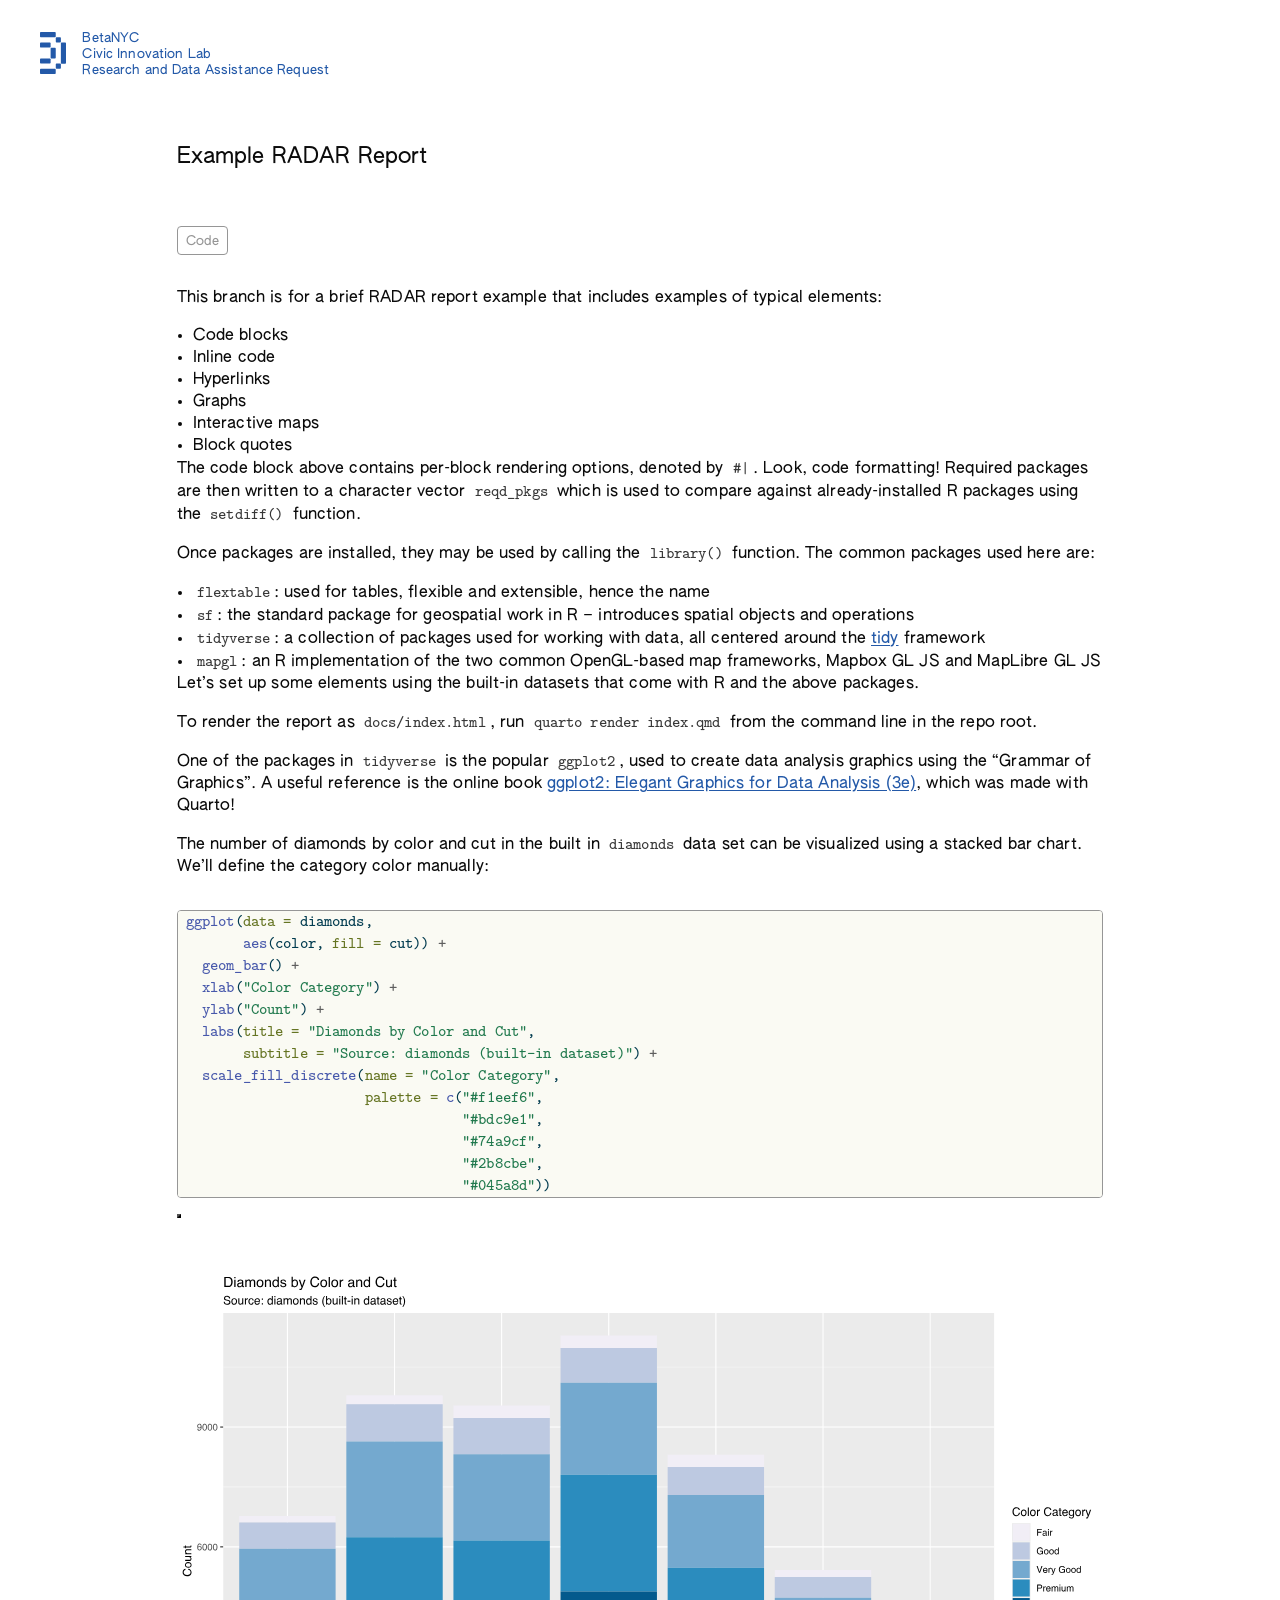
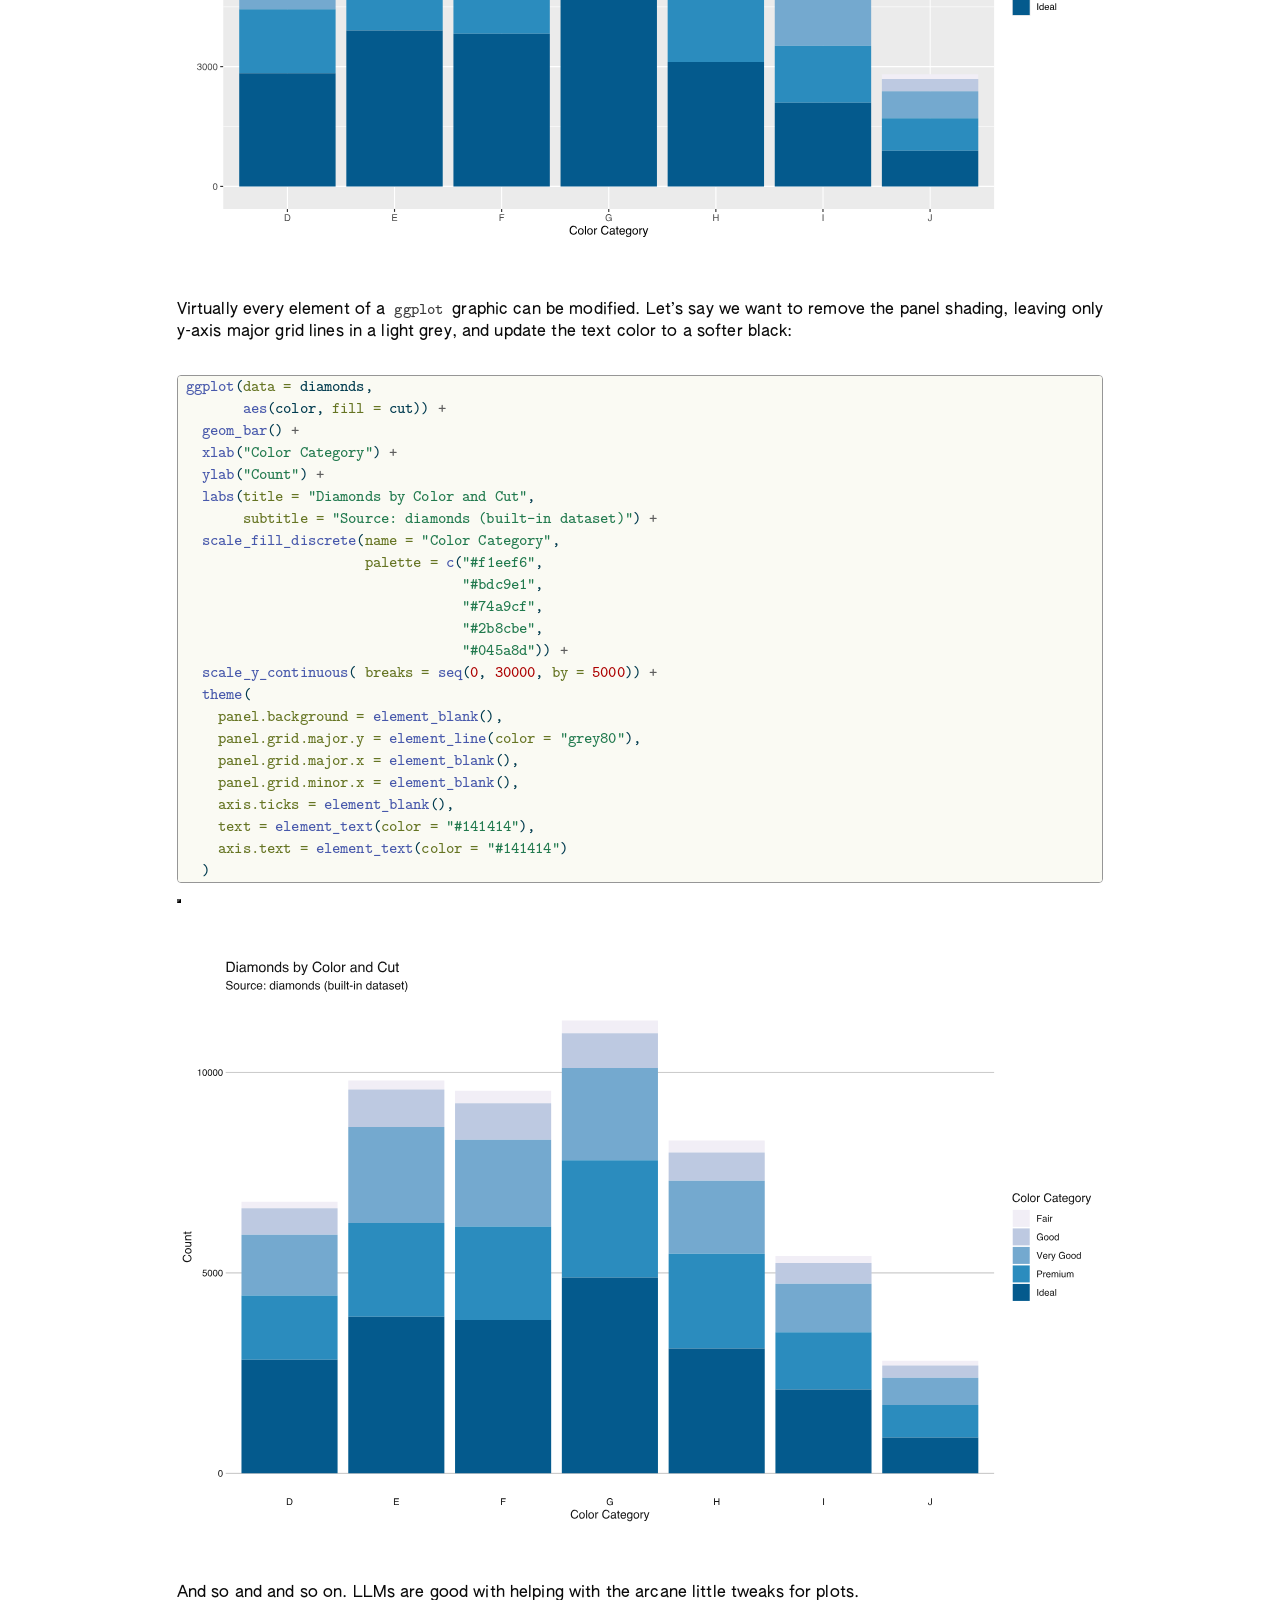
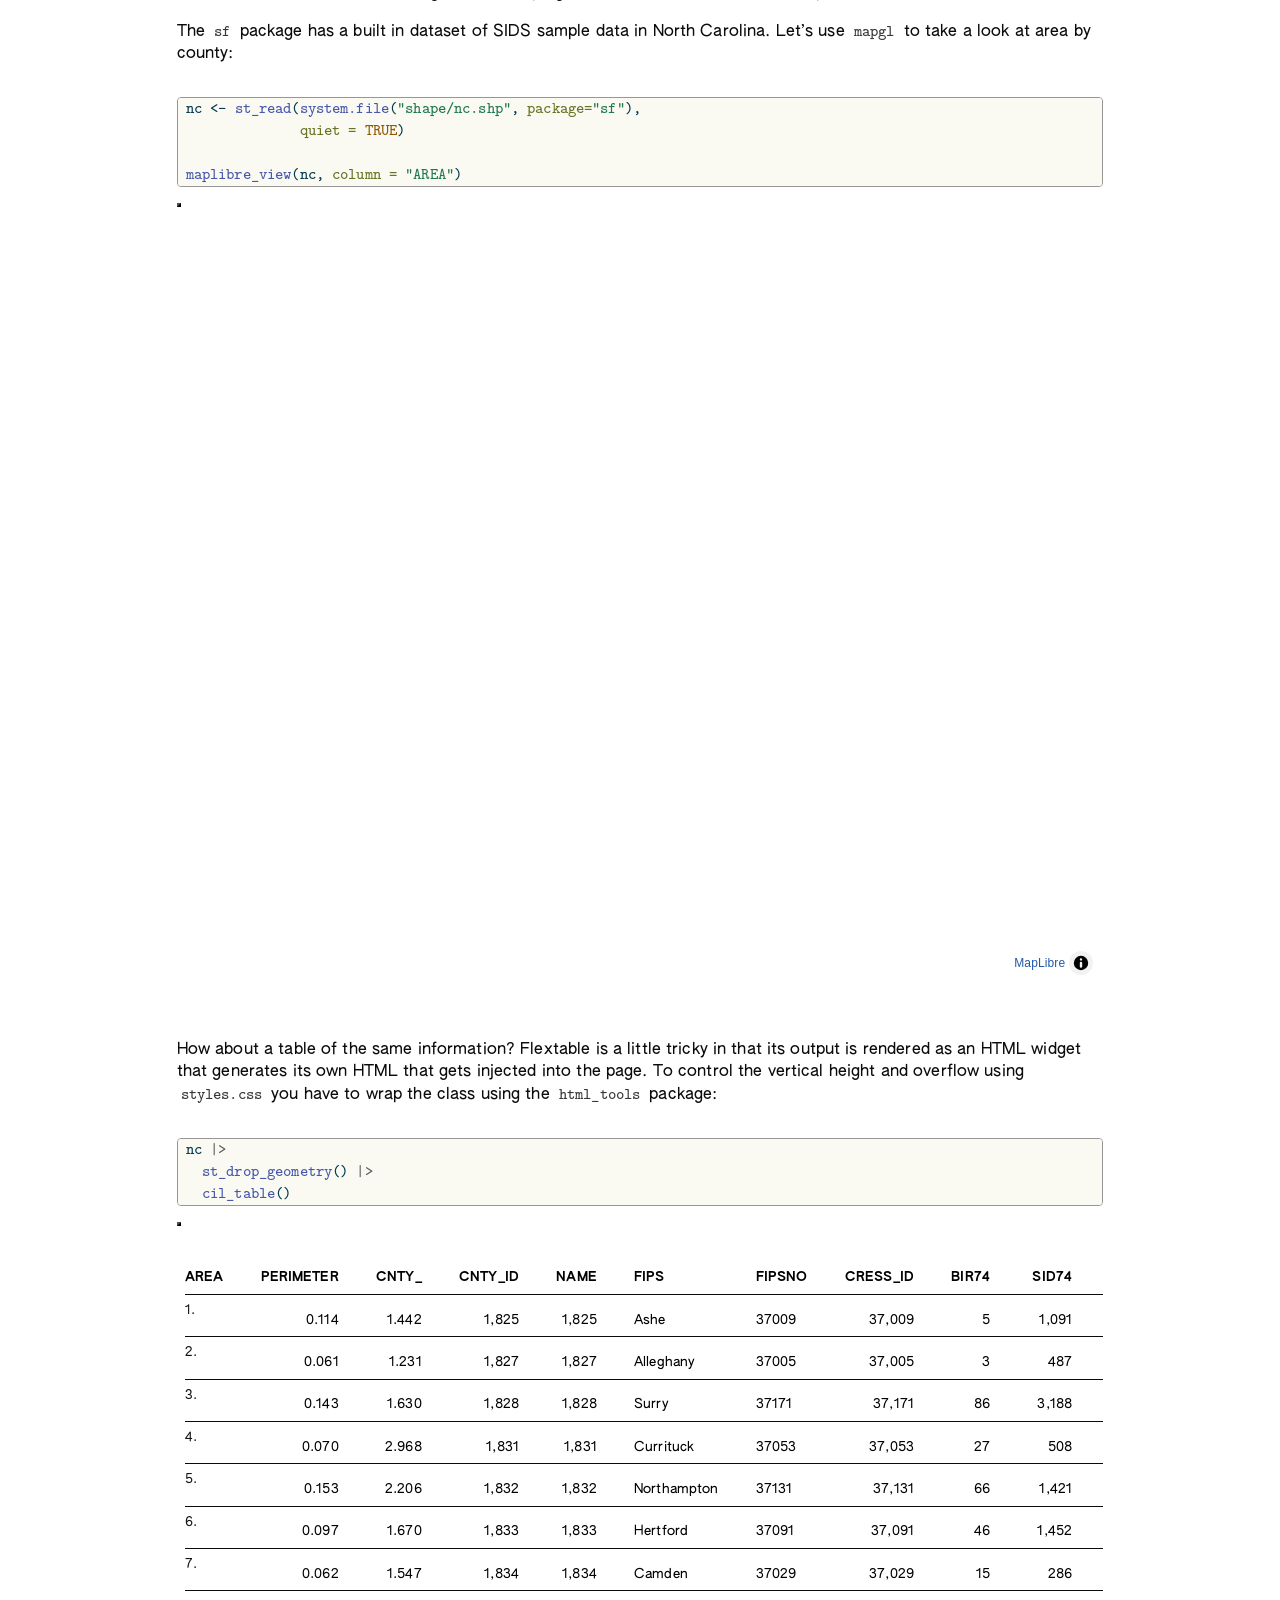
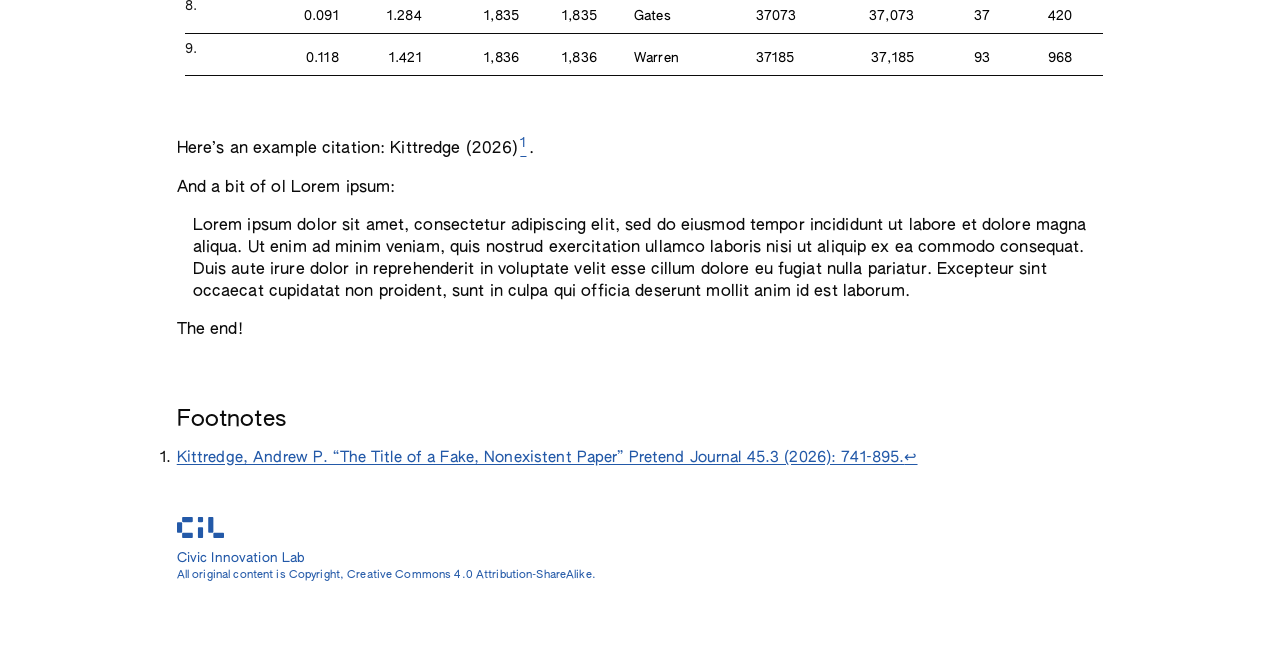
==== docs/index.html @ ce62112d "cleanup, mobile styles, pro font, links in header and footer" ====
<!DOCTYPE html>
<html xmlns="http://www.w3.org/1999/xhtml" lang="en" xml:lang="en"><head>

<meta charset="utf-8">
<meta name="generator" content="quarto-1.9.37">

<meta name="viewport" content="width=device-width, initial-scale=1.0, user-scalable=yes">


<title>Example RADAR Report</title>
<style>
/* Default styles provided by pandoc.
** See https://pandoc.org/MANUAL.html#variables-for-html for config info.
*/
code{white-space: pre-wrap;}
span.smallcaps{font-variant: small-caps;}
div.columns{display: flex; gap: min(4vw, 1.5em);}
div.column{flex: auto; overflow-x: auto;}
div.hanging-indent{margin-left: 1.5em; text-indent: -1.5em;}
ul.task-list{list-style: none;}
ul.task-list li input[type="checkbox"] {
  width: 0.8em;
  margin: 0 0.8em 0.2em -1em; /* quarto-specific, see https://github.com/quarto-dev/quarto-cli/issues/4556 */ 
  vertical-align: middle;
}
/* CSS for syntax highlighting */
html { -webkit-text-size-adjust: 100%; }
pre > code.sourceCode { white-space: pre; position: relative; }
pre > code.sourceCode > span { display: inline-block; line-height: 1.25; }
pre > code.sourceCode > span:empty { height: 1.2em; }
.sourceCode { overflow: visible; }
code.sourceCode > span { color: inherit; text-decoration: inherit; }
div.sourceCode { margin: 1em 0; }
pre.sourceCode { margin: 0; }
@media screen {
div.sourceCode { overflow: auto; }
}
@media print {
pre > code.sourceCode { white-space: pre-wrap; }
pre > code.sourceCode > span { text-indent: -5em; padding-left: 5em; }
}
pre.numberSource code
  { counter-reset: source-line 0; }
pre.numberSource code > span
  { position: relative; left: -4em; counter-increment: source-line; }
pre.numberSource code > span > a:first-child::before
  { content: counter(source-line);
    position: relative; left: -1em; text-align: right; vertical-align: baseline;
    border: none; display: inline-block;
    -webkit-touch-callout: none; -webkit-user-select: none;
    -khtml-user-select: none; -moz-user-select: none;
    -ms-user-select: none; user-select: none;
    padding: 0 4px; width: 4em;
  }
pre.numberSource { margin-left: 3em;  padding-left: 4px; }
div.sourceCode
  {   }
@media screen {
pre > code.sourceCode > span > a:first-child::before { text-decoration: underline; }
}
</style>


<script src="site_libs/quarto-nav/quarto-nav.js"></script>
<script src="site_libs/clipboard/clipboard.min.js"></script>
<script src="site_libs/quarto-search/autocomplete.umd.js"></script>
<script src="site_libs/quarto-search/fuse.min.js"></script>
<script src="site_libs/quarto-search/quarto-search.js"></script>
<meta name="quarto:offset" content="./">
<script src="site_libs/quarto-html/quarto.js" type="module"></script>
<script src="site_libs/quarto-html/tabsets/tabsets.js" type="module"></script>
<script src="site_libs/quarto-html/popper.min.js"></script>
<script src="site_libs/quarto-html/tippy.umd.min.js"></script>
<script src="site_libs/quarto-html/anchor.min.js"></script>
<link href="site_libs/quarto-html/tippy.css" rel="stylesheet">
<link href="site_libs/quarto-html/quarto-syntax-highlighting-7f8f88aac4f3542376d5c11b86a4c14d.css" rel="stylesheet" id="quarto-text-highlighting-styles">
<script src="site_libs/bootstrap/bootstrap.min.js"></script>
<link href="site_libs/bootstrap/bootstrap-icons.css" rel="stylesheet">
<link href="site_libs/bootstrap/bootstrap-158031087360bce0ff56dc785ce39e06.min.css" rel="stylesheet" append-hash="true" id="quarto-bootstrap" data-mode="light">
<script id="quarto-search-options" type="application/json">{
  "location": "sidebar",
  "copy-button": false,
  "collapse-after": 3,
  "panel-placement": "start",
  "type": "textbox",
  "limit": 50,
  "keyboard-shortcut": [
    "f",
    "/",
    "s"
  ],
  "show-item-context": false,
  "language": {
    "search-no-results-text": "No results",
    "search-matching-documents-text": "matching documents",
    "search-copy-link-title": "Copy link to search",
    "search-hide-matches-text": "Hide additional matches",
    "search-more-match-text": "more match in this document",
    "search-more-matches-text": "more matches in this document",
    "search-clear-button-title": "Clear",
    "search-text-placeholder": "",
    "search-detached-cancel-button-title": "Cancel",
    "search-submit-button-title": "Submit",
    "search-label": "Search"
  }
}</script>
<script src="site_libs/htmlwidgets-1.6.4/htmlwidgets.js"></script>
<link href="site_libs/maplibre-gl-5.22.0/maplibre-gl.css" rel="stylesheet">
<script src="site_libs/maplibre-gl-5.22.0/maplibre-gl.js"></script>
<link href="site_libs/mapbox-gl-draw-1.5.1/mapbox-gl-draw.css" rel="stylesheet">
<script src="site_libs/mapbox-gl-draw-1.5.1/mapbox-gl-draw.js"></script>
<script src="site_libs/freehand-mode-1.0.0/freehand-mode.js"></script>
<script src="site_libs/rectangle-mode-1.0.0/rectangle-mode.js"></script>
<script src="site_libs/radius-mode-1.0.0/radius-mode.js"></script>
<link href="site_libs/maplibre-gl-geocoder-1.5.0/maplibre-gl-geocoder.css" rel="stylesheet">
<script src="site_libs/maplibre-gl-geocoder-1.5.0/maplibre-gl-geocoder.min.js"></script>
<script src="site_libs/mapbox-gl-globe-minimap-1.2.1/bundle.js"></script>
<script src="site_libs/pmtiles-4.4.0/pmtiles.js"></script>
<script src="site_libs/h3j-h3t-0.9.2/h3j_h3t.js"></script>
<link href="site_libs/maptiler-geocoding-control-2.1.7/style.css" rel="stylesheet">
<script src="site_libs/maptiler-geocoding-control-2.1.7/maplibregl.umd.js"></script>
<script src="site_libs/turf-7.3.0/turf.min.js"></script>
<script src="site_libs/turf-operations-1.0.0/turf-operations.js"></script>
<script src="site_libs/html2canvas-1.4.1/html2canvas.min.js"></script>
<script src="site_libs/screenshot-1.0.0/screenshot.js"></script>
<link href="site_libs/legend-interactivity-1.0.0/legend-interactivity.css" rel="stylesheet">
<script src="site_libs/legend-interactivity-1.0.0/legend-interactivity.js"></script>
<script src="site_libs/maplibregl-binding-0.4.6/maplibregl.js"></script>
<link href="site_libs/layers-control-1.0.0/layers-control.css" rel="stylesheet">
<link href="site_libs/tabwid-1.1.3/tabwid.css" rel="stylesheet">
<script src="site_libs/tabwid-1.1.3/tabwid.js"></script>


<link rel="stylesheet" href="style/cil-theme.css">
</head>

<body class="fullcontent quarto-light">

<div id="quarto-search-results"></div>
<!-- content -->
<div id="quarto-content" class="quarto-container page-columns page-rows-contents page-layout-article">
<!-- sidebar -->
<!-- margin-sidebar -->
    
<!-- main -->
<main class="content" id="quarto-document-content">
<header class="cil-header">
    <div class="radar-logo-lockup">
        <a href="https://beta.nyc">
            <img src="images/logos/RADAR.svg">
        </a>
        <ul class="title-cascade">
            <li><a href="https://beta.nyc">BetaNYC</a></li>
            <li><a href="https://beta.nyc/our-work/civic-innovation-lab/">Civic Innovation Lab</a></li>
            <li><a href="https://www.beta.nyc/featured-tools/research-and-data-assistance-requests/">Research and Data Assistance Request</a></li>
        </ul>
    </div>
</header>

<header id="title-block-header" class="quarto-title-block default">
<div class="quarto-title">
<h1 class="title">Example RADAR Report</h1>
</div>



<div class="quarto-title-meta">

    
  
    
  </div>
  


</header>


<div class="cell">
<details class="code-fold">
<summary>Code</summary>
<div class="code-copy-outer-scaffold"><div class="sourceCode cell-code" id="cb1"><pre class="sourceCode r code-with-copy"><code class="sourceCode r"><span id="cb1-1"><a href="#cb1-1" aria-hidden="true" tabindex="-1"></a><span class="co"># Use quarto render to generate a static site in /docs</span></span>
<span id="cb1-2"><a href="#cb1-2" aria-hidden="true" tabindex="-1"></a><span class="co"># Set github pages to deploy from main branch, /docs</span></span>
<span id="cb1-3"><a href="#cb1-3" aria-hidden="true" tabindex="-1"></a></span>
<span id="cb1-4"><a href="#cb1-4" aria-hidden="true" tabindex="-1"></a><span class="co"># Insure packages are installed by checking required packages against installed packages</span></span>
<span id="cb1-5"><a href="#cb1-5" aria-hidden="true" tabindex="-1"></a>reqd_pkgs <span class="ot">&lt;-</span> <span class="fu">c</span>(<span class="st">"flextable"</span>,</span>
<span id="cb1-6"><a href="#cb1-6" aria-hidden="true" tabindex="-1"></a>               <span class="st">"sf"</span>,</span>
<span id="cb1-7"><a href="#cb1-7" aria-hidden="true" tabindex="-1"></a>               <span class="st">"tidyverse"</span>,</span>
<span id="cb1-8"><a href="#cb1-8" aria-hidden="true" tabindex="-1"></a>               <span class="st">"mapgl"</span>,</span>
<span id="cb1-9"><a href="#cb1-9" aria-hidden="true" tabindex="-1"></a>               <span class="st">"htmltools"</span>,</span>
<span id="cb1-10"><a href="#cb1-10" aria-hidden="true" tabindex="-1"></a>               <span class="st">"officer"</span>)</span>
<span id="cb1-11"><a href="#cb1-11" aria-hidden="true" tabindex="-1"></a></span>
<span id="cb1-12"><a href="#cb1-12" aria-hidden="true" tabindex="-1"></a><span class="fu">install.packages</span>(</span>
<span id="cb1-13"><a href="#cb1-13" aria-hidden="true" tabindex="-1"></a>  <span class="fu">setdiff</span>(</span>
<span id="cb1-14"><a href="#cb1-14" aria-hidden="true" tabindex="-1"></a>    reqd_pkgs,</span>
<span id="cb1-15"><a href="#cb1-15" aria-hidden="true" tabindex="-1"></a>    <span class="fu">rownames</span>(<span class="fu">installed.packages</span>())</span>
<span id="cb1-16"><a href="#cb1-16" aria-hidden="true" tabindex="-1"></a>  ),</span>
<span id="cb1-17"><a href="#cb1-17" aria-hidden="true" tabindex="-1"></a>  <span class="at">repos =</span> <span class="st">"https://cloud.r-project.org"</span></span>
<span id="cb1-18"><a href="#cb1-18" aria-hidden="true" tabindex="-1"></a>)</span>
<span id="cb1-19"><a href="#cb1-19" aria-hidden="true" tabindex="-1"></a></span>
<span id="cb1-20"><a href="#cb1-20" aria-hidden="true" tabindex="-1"></a><span class="fu">library</span>(flextable)</span>
<span id="cb1-21"><a href="#cb1-21" aria-hidden="true" tabindex="-1"></a><span class="fu">library</span>(sf)</span>
<span id="cb1-22"><a href="#cb1-22" aria-hidden="true" tabindex="-1"></a><span class="fu">library</span>(tidyverse)</span>
<span id="cb1-23"><a href="#cb1-23" aria-hidden="true" tabindex="-1"></a><span class="fu">library</span>(mapgl)</span>
<span id="cb1-24"><a href="#cb1-24" aria-hidden="true" tabindex="-1"></a><span class="fu">library</span>(htmltools)</span>
<span id="cb1-25"><a href="#cb1-25" aria-hidden="true" tabindex="-1"></a><span class="fu">library</span>(officer)</span>
<span id="cb1-26"><a href="#cb1-26" aria-hidden="true" tabindex="-1"></a></span>
<span id="cb1-27"><a href="#cb1-27" aria-hidden="true" tabindex="-1"></a><span class="co"># If needed, ensure that the Quarto render and RStudio read the same environment vars</span></span>
<span id="cb1-28"><a href="#cb1-28" aria-hidden="true" tabindex="-1"></a><span class="co"># readRenviron(".Renviron")</span></span>
<span id="cb1-29"><a href="#cb1-29" aria-hidden="true" tabindex="-1"></a></span>
<span id="cb1-30"><a href="#cb1-30" aria-hidden="true" tabindex="-1"></a><span class="fu">set_flextable_defaults</span>(</span>
<span id="cb1-31"><a href="#cb1-31" aria-hidden="true" tabindex="-1"></a>  <span class="at">font.family  =</span> <span class="st">"Authentic Sans"</span>,</span>
<span id="cb1-32"><a href="#cb1-32" aria-hidden="true" tabindex="-1"></a>  <span class="at">font.size    =</span> <span class="dv">10</span>,        <span class="co"># ~13px (flextable uses points)</span></span>
<span id="cb1-33"><a href="#cb1-33" aria-hidden="true" tabindex="-1"></a>  <span class="at">border.color =</span> <span class="st">"#0b0b0b"</span>,</span>
<span id="cb1-34"><a href="#cb1-34" aria-hidden="true" tabindex="-1"></a>  <span class="at">background.color =</span> <span class="st">"transparent"</span>,</span>
<span id="cb1-35"><a href="#cb1-35" aria-hidden="true" tabindex="-1"></a>  <span class="at">padding.top    =</span> <span class="dv">8</span>,</span>
<span id="cb1-36"><a href="#cb1-36" aria-hidden="true" tabindex="-1"></a>  <span class="at">padding.bottom =</span> <span class="dv">4</span>,</span>
<span id="cb1-37"><a href="#cb1-37" aria-hidden="true" tabindex="-1"></a>  <span class="at">padding.left   =</span> <span class="dv">0</span>,</span>
<span id="cb1-38"><a href="#cb1-38" aria-hidden="true" tabindex="-1"></a>  <span class="at">padding.right  =</span> <span class="dv">16</span></span>
<span id="cb1-39"><a href="#cb1-39" aria-hidden="true" tabindex="-1"></a>)</span>
<span id="cb1-40"><a href="#cb1-40" aria-hidden="true" tabindex="-1"></a></span>
<span id="cb1-41"><a href="#cb1-41" aria-hidden="true" tabindex="-1"></a><span class="co"># Wraps a data frame in a CIL-styled flextable ready to embed in the page.</span></span>
<span id="cb1-42"><a href="#cb1-42" aria-hidden="true" tabindex="-1"></a><span class="co"># Usage: data |&gt; cil_table()</span></span>
<span id="cb1-43"><a href="#cb1-43" aria-hidden="true" tabindex="-1"></a>cil_table <span class="ot">&lt;-</span> <span class="cf">function</span>(data) {</span>
<span id="cb1-44"><a href="#cb1-44" aria-hidden="true" tabindex="-1"></a>  data <span class="sc">|&gt;</span></span>
<span id="cb1-45"><a href="#cb1-45" aria-hidden="true" tabindex="-1"></a>    <span class="fu">flextable</span>() <span class="sc">|&gt;</span></span>
<span id="cb1-46"><a href="#cb1-46" aria-hidden="true" tabindex="-1"></a>    <span class="fu">set_table_properties</span>(<span class="at">width =</span> <span class="dv">1</span>, <span class="at">layout =</span> <span class="st">"autofit"</span>) <span class="sc">|&gt;</span></span>
<span id="cb1-47"><a href="#cb1-47" aria-hidden="true" tabindex="-1"></a>    <span class="fu">border_remove</span>() <span class="sc">|&gt;</span></span>
<span id="cb1-48"><a href="#cb1-48" aria-hidden="true" tabindex="-1"></a>    <span class="fu">bold</span>(<span class="at">bold =</span> <span class="cn">TRUE</span>, <span class="at">part =</span> <span class="st">"header"</span>) <span class="sc">|&gt;</span></span>
<span id="cb1-49"><a href="#cb1-49" aria-hidden="true" tabindex="-1"></a>    <span class="fu">hline</span>(</span>
<span id="cb1-50"><a href="#cb1-50" aria-hidden="true" tabindex="-1"></a>      <span class="at">border =</span> <span class="fu">fp_border</span>(<span class="at">color =</span> <span class="st">"#0b0b0b"</span>, <span class="at">width =</span> <span class="fl">0.75</span>),</span>
<span id="cb1-51"><a href="#cb1-51" aria-hidden="true" tabindex="-1"></a>      <span class="at">part   =</span> <span class="st">"all"</span></span>
<span id="cb1-52"><a href="#cb1-52" aria-hidden="true" tabindex="-1"></a>    ) <span class="sc">|&gt;</span></span>
<span id="cb1-53"><a href="#cb1-53" aria-hidden="true" tabindex="-1"></a>    <span class="fu">padding</span>(</span>
<span id="cb1-54"><a href="#cb1-54" aria-hidden="true" tabindex="-1"></a>      <span class="at">padding.top =</span> <span class="dv">0</span>, <span class="at">padding.bottom =</span> <span class="dv">4</span>,</span>
<span id="cb1-55"><a href="#cb1-55" aria-hidden="true" tabindex="-1"></a>      <span class="at">padding.left =</span> <span class="dv">0</span>, <span class="at">padding.right =</span> <span class="dv">16</span>,</span>
<span id="cb1-56"><a href="#cb1-56" aria-hidden="true" tabindex="-1"></a>      <span class="at">part =</span> <span class="st">"header"</span></span>
<span id="cb1-57"><a href="#cb1-57" aria-hidden="true" tabindex="-1"></a>    ) <span class="sc">|&gt;</span></span>
<span id="cb1-58"><a href="#cb1-58" aria-hidden="true" tabindex="-1"></a>    <span class="fu">htmltools_value</span>() <span class="sc">|&gt;</span></span>
<span id="cb1-59"><a href="#cb1-59" aria-hidden="true" tabindex="-1"></a>    <span class="fu">div</span>(<span class="at">class =</span> <span class="st">"scroll-output"</span>)</span>
<span id="cb1-60"><a href="#cb1-60" aria-hidden="true" tabindex="-1"></a>}</span></code></pre></div><button title="Copy to Clipboard" class="code-copy-button"><i class="bi"></i></button></div>
</details>
</div>
<p>This branch is for a brief RADAR report example that includes examples of typical elements:</p>
<ul>
<li>Code blocks</li>
<li>Inline code</li>
<li>Hyperlinks</li>
<li>Graphs</li>
<li>Interactive maps</li>
<li>Block quotes</li>
</ul>
<p>The code block above contains per-block rendering options, denoted by <code>#|</code>. Look, code formatting! Required packages are then written to a character vector <code>reqd_pkgs</code> which is used to compare against already-installed R packages using the <code>setdiff()</code> function.</p>
<p>Once packages are installed, they may be used by calling the <code>library()</code> function. The common packages used here are:</p>
<ul>
<li><code>flextable</code>: used for tables, flexible and extensible, hence the name</li>
<li><code>sf</code>: the standard package for geospatial work in R – introduces spatial objects and operations</li>
<li><code>tidyverse</code>: a collection of packages used for working with data, all centered around the <a href="&quot;https://vita.had.co.nz/papers/tidy-data.pdf&quot;">tidy</a> framework</li>
<li><code>mapgl</code>: an R implementation of the two common OpenGL-based map frameworks, Mapbox GL JS and MapLibre GL JS</li>
</ul>
<p>Let’s set up some elements using the built-in datasets that come with R and the above packages.</p>
<p>To render the report as <code>docs/index.html</code>, run <code>quarto render index.qmd</code> from the command line in the repo root.</p>
<p>One of the packages in <code>tidyverse</code> is the popular <code>ggplot2</code>, used to create data analysis graphics using the “Grammar of Graphics”. A useful reference is the online book <a href="&quot;https://ggplot2-book.org/&quot;">ggplot2: Elegant Graphics for Data Analysis (3e)</a>, which was made with Quarto!</p>
<p>The number of diamonds by color and cut in the built in <code>diamonds</code> data set can be visualized using a stacked bar chart. We’ll define the category color manually:</p>
<div class="cell">
<div class="code-copy-outer-scaffold"><div class="sourceCode cell-code" id="cb2"><pre class="sourceCode r code-with-copy"><code class="sourceCode r"><span id="cb2-1"><a href="#cb2-1" aria-hidden="true" tabindex="-1"></a><span class="fu">ggplot</span>(<span class="at">data =</span> diamonds,</span>
<span id="cb2-2"><a href="#cb2-2" aria-hidden="true" tabindex="-1"></a>       <span class="fu">aes</span>(color, <span class="at">fill =</span> cut)) <span class="sc">+</span></span>
<span id="cb2-3"><a href="#cb2-3" aria-hidden="true" tabindex="-1"></a>  <span class="fu">geom_bar</span>() <span class="sc">+</span> </span>
<span id="cb2-4"><a href="#cb2-4" aria-hidden="true" tabindex="-1"></a>  <span class="fu">xlab</span>(<span class="st">"Color Category"</span>) <span class="sc">+</span></span>
<span id="cb2-5"><a href="#cb2-5" aria-hidden="true" tabindex="-1"></a>  <span class="fu">ylab</span>(<span class="st">"Count"</span>) <span class="sc">+</span></span>
<span id="cb2-6"><a href="#cb2-6" aria-hidden="true" tabindex="-1"></a>  <span class="fu">labs</span>(<span class="at">title =</span> <span class="st">"Diamonds by Color and Cut"</span>,</span>
<span id="cb2-7"><a href="#cb2-7" aria-hidden="true" tabindex="-1"></a>       <span class="at">subtitle =</span> <span class="st">"Source: diamonds (built-in dataset)"</span>) <span class="sc">+</span></span>
<span id="cb2-8"><a href="#cb2-8" aria-hidden="true" tabindex="-1"></a>  <span class="fu">scale_fill_discrete</span>(<span class="at">name =</span> <span class="st">"Color Category"</span>,</span>
<span id="cb2-9"><a href="#cb2-9" aria-hidden="true" tabindex="-1"></a>                      <span class="at">palette =</span> <span class="fu">c</span>(<span class="st">"#f1eef6"</span>,</span>
<span id="cb2-10"><a href="#cb2-10" aria-hidden="true" tabindex="-1"></a>                                  <span class="st">"#bdc9e1"</span>,</span>
<span id="cb2-11"><a href="#cb2-11" aria-hidden="true" tabindex="-1"></a>                                  <span class="st">"#74a9cf"</span>,</span>
<span id="cb2-12"><a href="#cb2-12" aria-hidden="true" tabindex="-1"></a>                                  <span class="st">"#2b8cbe"</span>,</span>
<span id="cb2-13"><a href="#cb2-13" aria-hidden="true" tabindex="-1"></a>                                  <span class="st">"#045a8d"</span>))</span></code></pre></div><button title="Copy to Clipboard" class="code-copy-button"><i class="bi"></i></button></div>
<div class="cell-output-display">
<div>
<figure class="figure">
<p><img src="index_files/figure-html/unnamed-chunk-1-1.svg" class="img-fluid figure-img" style="width:100.0%"></p>
</figure>
</div>
</div>
</div>
<p>Virtually every element of a <code>ggplot</code> graphic can be modified. Let’s say we want to remove the panel shading, leaving only y-axis major grid lines in a light grey, and update the text color to a softer black:</p>
<div class="cell">
<div class="code-copy-outer-scaffold"><div class="sourceCode cell-code" id="cb3"><pre class="sourceCode r code-with-copy"><code class="sourceCode r"><span id="cb3-1"><a href="#cb3-1" aria-hidden="true" tabindex="-1"></a><span class="fu">ggplot</span>(<span class="at">data =</span> diamonds,</span>
<span id="cb3-2"><a href="#cb3-2" aria-hidden="true" tabindex="-1"></a>       <span class="fu">aes</span>(color, <span class="at">fill =</span> cut)) <span class="sc">+</span></span>
<span id="cb3-3"><a href="#cb3-3" aria-hidden="true" tabindex="-1"></a>  <span class="fu">geom_bar</span>() <span class="sc">+</span> </span>
<span id="cb3-4"><a href="#cb3-4" aria-hidden="true" tabindex="-1"></a>  <span class="fu">xlab</span>(<span class="st">"Color Category"</span>) <span class="sc">+</span></span>
<span id="cb3-5"><a href="#cb3-5" aria-hidden="true" tabindex="-1"></a>  <span class="fu">ylab</span>(<span class="st">"Count"</span>) <span class="sc">+</span></span>
<span id="cb3-6"><a href="#cb3-6" aria-hidden="true" tabindex="-1"></a>  <span class="fu">labs</span>(<span class="at">title =</span> <span class="st">"Diamonds by Color and Cut"</span>,</span>
<span id="cb3-7"><a href="#cb3-7" aria-hidden="true" tabindex="-1"></a>       <span class="at">subtitle =</span> <span class="st">"Source: diamonds (built-in dataset)"</span>) <span class="sc">+</span></span>
<span id="cb3-8"><a href="#cb3-8" aria-hidden="true" tabindex="-1"></a>  <span class="fu">scale_fill_discrete</span>(<span class="at">name =</span> <span class="st">"Color Category"</span>,</span>
<span id="cb3-9"><a href="#cb3-9" aria-hidden="true" tabindex="-1"></a>                      <span class="at">palette =</span> <span class="fu">c</span>(<span class="st">"#f1eef6"</span>,</span>
<span id="cb3-10"><a href="#cb3-10" aria-hidden="true" tabindex="-1"></a>                                  <span class="st">"#bdc9e1"</span>,</span>
<span id="cb3-11"><a href="#cb3-11" aria-hidden="true" tabindex="-1"></a>                                  <span class="st">"#74a9cf"</span>,</span>
<span id="cb3-12"><a href="#cb3-12" aria-hidden="true" tabindex="-1"></a>                                  <span class="st">"#2b8cbe"</span>,</span>
<span id="cb3-13"><a href="#cb3-13" aria-hidden="true" tabindex="-1"></a>                                  <span class="st">"#045a8d"</span>)) <span class="sc">+</span></span>
<span id="cb3-14"><a href="#cb3-14" aria-hidden="true" tabindex="-1"></a>  <span class="fu">scale_y_continuous</span>( <span class="at">breaks =</span> <span class="fu">seq</span>(<span class="dv">0</span>, <span class="dv">30000</span>, <span class="at">by =</span> <span class="dv">5000</span>)) <span class="sc">+</span></span>
<span id="cb3-15"><a href="#cb3-15" aria-hidden="true" tabindex="-1"></a>  <span class="fu">theme</span>(</span>
<span id="cb3-16"><a href="#cb3-16" aria-hidden="true" tabindex="-1"></a>    <span class="at">panel.background =</span> <span class="fu">element_blank</span>(),</span>
<span id="cb3-17"><a href="#cb3-17" aria-hidden="true" tabindex="-1"></a>    <span class="at">panel.grid.major.y =</span> <span class="fu">element_line</span>(<span class="at">color =</span> <span class="st">"grey80"</span>),</span>
<span id="cb3-18"><a href="#cb3-18" aria-hidden="true" tabindex="-1"></a>    <span class="at">panel.grid.major.x =</span> <span class="fu">element_blank</span>(),</span>
<span id="cb3-19"><a href="#cb3-19" aria-hidden="true" tabindex="-1"></a>    <span class="at">panel.grid.minor.x =</span> <span class="fu">element_blank</span>(),</span>
<span id="cb3-20"><a href="#cb3-20" aria-hidden="true" tabindex="-1"></a>    <span class="at">axis.ticks =</span> <span class="fu">element_blank</span>(),</span>
<span id="cb3-21"><a href="#cb3-21" aria-hidden="true" tabindex="-1"></a>    <span class="at">text =</span> <span class="fu">element_text</span>(<span class="at">color =</span> <span class="st">"#141414"</span>),</span>
<span id="cb3-22"><a href="#cb3-22" aria-hidden="true" tabindex="-1"></a>    <span class="at">axis.text =</span> <span class="fu">element_text</span>(<span class="at">color =</span> <span class="st">"#141414"</span>)</span>
<span id="cb3-23"><a href="#cb3-23" aria-hidden="true" tabindex="-1"></a>  )</span></code></pre></div><button title="Copy to Clipboard" class="code-copy-button"><i class="bi"></i></button></div>
<div class="cell-output-display">
<div>
<figure class="figure">
<p><img src="index_files/figure-html/unnamed-chunk-2-1.svg" class="img-fluid figure-img" style="width:100.0%"></p>
</figure>
</div>
</div>
</div>
<p>And so and and so on. LLMs are good with helping with the arcane little tweaks for plots.</p>
<p>The <code>sf</code> package has a built in dataset of SIDS sample data in North Carolina. Let’s use <code>mapgl</code> to take a look at area by county:</p>
<div class="cell">
<div class="code-copy-outer-scaffold"><div class="sourceCode cell-code" id="cb4"><pre class="sourceCode r code-with-copy"><code class="sourceCode r"><span id="cb4-1"><a href="#cb4-1" aria-hidden="true" tabindex="-1"></a>nc <span class="ot">&lt;-</span> <span class="fu">st_read</span>(<span class="fu">system.file</span>(<span class="st">"shape/nc.shp"</span>, <span class="at">package=</span><span class="st">"sf"</span>),</span>
<span id="cb4-2"><a href="#cb4-2" aria-hidden="true" tabindex="-1"></a>              <span class="at">quiet =</span> <span class="cn">TRUE</span>)</span>
<span id="cb4-3"><a href="#cb4-3" aria-hidden="true" tabindex="-1"></a></span>
<span id="cb4-4"><a href="#cb4-4" aria-hidden="true" tabindex="-1"></a><span class="fu">maplibre_view</span>(nc, <span class="at">column =</span> <span class="st">"AREA"</span>)</span></code></pre></div><button title="Copy to Clipboard" class="code-copy-button"><i class="bi"></i></button></div>
<div class="cell-output-display">
<div id="htmlwidget-2956709491338c412a8e" style="width:100%;height:800px;" class="maplibregl html-widget"></div>
<script type="application/json" data-for="htmlwidget-2956709491338c412a8e">{"x":{"style":"https://basemaps.cartocdn.com/gl/positron-gl-style/style.json","center":[0,0],"zoom":0,"bearing":0,"pitch":0,"projection":"globe","additional_params":{"bounds":[-84.32377349183859,33.882164613448,-75.45658042665657,36.58976786214143]},"setProjection":[{"projection":"globe"}],"layers":[{"id":"quickview","type":"fill","source":{"type":"geojson","data":{"type":"FeatureCollection","features":[{"type":"Feature","properties":{"AREA":0.114,"PERIMETER":1.442,"CNTY_":1825.0,"CNTY_ID":1825.0,"NAME":"Ashe","FIPS":"37009","FIPSNO":37009.0,"CRESS_ID":5,"BIR74":1091.0,"SID74":1.0,"NWBIR74":10.0,"BIR79":1364.0,"SID79":0.0,"NWBIR79":19.0,"popup_content":"<strong>AREA:\u003c/strong> 0.114<br><strong>PERIMETER:\u003c/strong> 1.442<br><strong>CNTY_:\u003c/strong> 1825<br><strong>CNTY_ID:\u003c/strong> 1825<br><strong>NAME:\u003c/strong> Ashe<br><strong>FIPS:\u003c/strong> 37009<br><strong>FIPSNO:\u003c/strong> 37009<br><strong>CRESS_ID:\u003c/strong> 5<br><strong>BIR74:\u003c/strong> 1091<br><strong>SID74:\u003c/strong> 1<br><strong>NWBIR74:\u003c/strong> 10<br><strong>BIR79:\u003c/strong> 1364<br><strong>SID79:\u003c/strong> 0<br><strong>NWBIR79:\u003c/strong> 19"},"geometry":{"type":"MultiPolygon","coordinates":[[[[-81.4725791159128,36.234484911068776],[-81.54066707323906,36.27263465382565],[-81.561808704279,36.273721724918566],[-81.63289475512495,36.34081242651888],[-81.7409080158147,36.39190781825026],[-81.69811491451786,36.47189998589045],[-81.70263271627775,36.51946027942774],[-81.66983505032862,36.58976786214143],[-81.34511938242701,36.57298688538911],[-81.34736321858114,36.538038957888496],[-81.32459513477372,36.51380524655116],[-81.31314219996442,36.480824264352854],[-81.26605052976528,36.437334337581966],[-81.26265497486644,36.405169326282625],[-81.24050541354565,36.37954666440673],[-81.23970416403293,36.365493522175605],[-81.26405839092632,36.35254250240493],[-81.32881265061152,36.36363081739768],[-81.36119343185266,36.35328893166931],[-81.36551174396655,36.33917856379851],[-81.35395216692336,36.29984605067404],[-81.36727355463185,36.27882730015267],[-81.40620845764542,36.285182064634036],[-81.41215185064671,36.26742111799109],[-81.43086001269319,36.26084834251819],[-81.45271130753862,36.23971500113509],[-81.4725791159128,36.234484911068776]]]]}},{"type":"Feature","properties":{"AREA":0.061,"PERIMETER":1.231,"CNTY_":1827.0,"CNTY_ID":1827.0,"NAME":"Alleghany","FIPS":"37005","FIPSNO":37005.0,"CRESS_ID":3,"BIR74":487.0,"SID74":0.0,"NWBIR74":10.0,"BIR79":542.0,"SID79":3.0,"NWBIR79":12.0,"popup_content":"<strong>AREA:\u003c/strong> 0.061<br><strong>PERIMETER:\u003c/strong> 1.231<br><strong>CNTY_:\u003c/strong> 1827<br><strong>CNTY_ID:\u003c/strong> 1827<br><strong>NAME:\u003c/strong> Alleghany<br><strong>FIPS:\u003c/strong> 37005<br><strong>FIPSNO:\u003c/strong> 37005<br><strong>CRESS_ID:\u003c/strong> 3<br><strong>BIR74:\u003c/strong> 487<br><strong>SID74:\u003c/strong> 0<br><strong>NWBIR74:\u003c/strong> 10<br><strong>BIR79:\u003c/strong> 542<br><strong>SID79:\u003c/strong> 3<br><strong>NWBIR79:\u003c/strong> 12"},"geometry":{"type":"MultiPolygon","coordinates":[[[[-81.23970416403293,36.365493522175605],[-81.24050541354565,36.37954666440673],[-81.26265497486644,36.405169326282625],[-81.26605052976528,36.437334337581966],[-81.31314219996442,36.480824264352854],[-81.32459513477372,36.51380524655116],[-81.34736321858114,36.538038957888496],[-81.34511938242701,36.57298688538911],[-80.90324084971819,36.565340753591386],[-80.9333462675816,36.498445171297945],[-80.96557392483462,36.46735187934744],[-80.94946729087631,36.41486597786549],[-80.956188989408,36.40392932620936],[-80.97775045207581,36.391508711517474],[-80.98264096968379,36.37196616331411],[-81.00257739172955,36.36681243790751],[-81.02444449137101,36.37796625621219],[-81.04260364951915,36.41046696829498],[-81.0840565477325,36.43005088632067],[-81.0983700839462,36.431282825441805],[-81.11311845033457,36.4229819295203],[-81.12918685931008,36.42646067870897],[-81.1382052312947,36.417755514192244],[-81.15317497536171,36.424869642657804],[-81.1764839765654,36.41557302254981],[-81.23970416403293,36.365493522175605]]]]}},{"type":"Feature","properties":{"AREA":0.143,"PERIMETER":1.63,"CNTY_":1828.0,"CNTY_ID":1828.0,"NAME":"Surry","FIPS":"37171","FIPSNO":37171.0,"CRESS_ID":86,"BIR74":3188.0,"SID74":5.0,"NWBIR74":208.0,"BIR79":3616.0,"SID79":6.0,"NWBIR79":260.0,"popup_content":"<strong>AREA:\u003c/strong> 0.143<br><strong>PERIMETER:\u003c/strong> 1.63<br><strong>CNTY_:\u003c/strong> 1828<br><strong>CNTY_ID:\u003c/strong> 1828<br><strong>NAME:\u003c/strong> Surry<br><strong>FIPS:\u003c/strong> 37171<br><strong>FIPSNO:\u003c/strong> 37171<br><strong>CRESS_ID:\u003c/strong> 86<br><strong>BIR74:\u003c/strong> 3188<br><strong>SID74:\u003c/strong> 5<br><strong>NWBIR74:\u003c/strong> 208<br><strong>BIR79:\u003c/strong> 3616<br><strong>SID79:\u003c/strong> 6<br><strong>NWBIR79:\u003c/strong> 260"},"geometry":{"type":"MultiPolygon","coordinates":[[[[-80.45612284563826,36.242696802365764],[-80.47616598936159,36.25486588024414],[-80.53666167181652,36.25687576484384],[-80.54479509811719,36.276795685085446],[-80.5539354718084,36.27856933696538],[-80.5903823659675,36.26841414576359],[-80.62409796837309,36.273235275150235],[-80.66722836586688,36.24623828578466],[-80.69644249485663,36.259226713690026],[-80.72382541906471,36.2586082833296],[-80.73415605451137,36.264894620424926],[-80.75235280752753,36.25843235123323],[-80.76608630552359,36.26197220596136],[-80.78249009053037,36.24871236453878],[-80.87417626525814,36.23401726697199],[-80.87065949026692,36.32475657147498],[-80.88871919967637,36.35456032433206],[-80.9243652973016,36.372885751544885],[-80.956188989408,36.40392932620936],[-80.94946729087631,36.41486597786549],[-80.96557392483462,36.46735187934744],[-80.9333462675816,36.498445171297945],[-80.90324084971819,36.565340753591386],[-80.83795352612054,36.56356719043238],[-80.61084144449497,36.557429321797606],[-80.43509229886287,36.55118018319634],[-80.45278875487976,36.25722696843835],[-80.45612284563826,36.242696802365764]]]]}},{"type":"Feature","properties":{"AREA":0.07,"PERIMETER":2.968,"CNTY_":1831.0,"CNTY_ID":1831.0,"NAME":"Currituck","FIPS":"37053","FIPSNO":37053.0,"CRESS_ID":27,"BIR74":508.0,"SID74":1.0,"NWBIR74":123.0,"BIR79":830.0,"SID79":2.0,"NWBIR79":145.0,"popup_content":"<strong>AREA:\u003c/strong> 0.07<br><strong>PERIMETER:\u003c/strong> 2.968<br><strong>CNTY_:\u003c/strong> 1831<br><strong>CNTY_ID:\u003c/strong> 1831<br><strong>NAME:\u003c/strong> Currituck<br><strong>FIPS:\u003c/strong> 37053<br><strong>FIPSNO:\u003c/strong> 37053<br><strong>CRESS_ID:\u003c/strong> 27<br><strong>BIR74:\u003c/strong> 508<br><strong>SID74:\u003c/strong> 1<br><strong>NWBIR74:\u003c/strong> 123<br><strong>BIR79:\u003c/strong> 830<br><strong>SID79:\u003c/strong> 2<br><strong>NWBIR79:\u003c/strong> 145"},"geometry":{"type":"MultiPolygon","coordinates":[[[[-76.00861914582856,36.319753040031515],[-76.01699683827232,36.33788769212467],[-76.0325233003704,36.33613285755117],[-76.04360189821536,36.353748708390505],[-76.0947362292155,36.34907163007647],[-76.16058123481506,36.39205440006242],[-76.15780426434655,36.41284413665025],[-76.16794432285047,36.42724047862022],[-76.32990907697452,36.556207271423354],[-76.12704305077295,36.55731383347745],[-76.04560381383791,36.55710416249584],[-76.03286144101304,36.514527539277154],[-76.09071734976263,36.503720365703394],[-75.97572143414838,36.43637015282843],[-75.9694113211749,36.41527537921225],[-76.00125787767915,36.419070570071945],[-75.95090077258794,36.3656283397931],[-75.927768379059,36.42340099036404],[-75.92423454110902,36.351106425381985],[-75.7996867869341,36.11297896711566],[-75.79847982625635,36.07298221513203],[-75.85479703496755,36.10582891948268],[-75.9134059470777,36.24496096017832],[-75.95715545460473,36.25961239028473],[-75.94157602024298,36.2944972863727],[-76.00861914582856,36.319753040031515]]],[[[-76.0268119032222,36.55686768488648],[-75.998307407195,36.55680288647121],[-75.91155783500494,36.542681440614786],[-75.92445033892174,36.47413160822845],[-75.97692756990017,36.47817074127535],[-75.97593627377263,36.518079380195196],[-76.0268119032222,36.55686768488648]]],[[[-75.90162404741776,36.55634940315931],[-75.87780417252378,36.55602527097413],[-75.77278830494916,36.22941829193265],[-75.78280608068256,36.225355517726605],[-75.90162404741776,36.55634940315931]]]]}},{"type":"Feature","properties":{"AREA":0.153,"PERIMETER":2.206,"CNTY_":1832.0,"CNTY_ID":1832.0,"NAME":"Northampton","FIPS":"37131","FIPSNO":37131.0,"CRESS_ID":66,"BIR74":1421.0,"SID74":9.0,"NWBIR74":1066.0,"BIR79":1606.0,"SID79":3.0,"NWBIR79":1197.0,"popup_content":"<strong>AREA:\u003c/strong> 0.153<br><strong>PERIMETER:\u003c/strong> 2.206<br><strong>CNTY_:\u003c/strong> 1832<br><strong>CNTY_ID:\u003c/strong> 1832<br><strong>NAME:\u003c/strong> Northampton<br><strong>FIPS:\u003c/strong> 37131<br><strong>FIPSNO:\u003c/strong> 37131<br><strong>CRESS_ID:\u003c/strong> 66<br><strong>BIR74:\u003c/strong> 1421<br><strong>SID74:\u003c/strong> 9<br><strong>NWBIR74:\u003c/strong> 1066<br><strong>BIR79:\u003c/strong> 1606<br><strong>SID79:\u003c/strong> 3<br><strong>NWBIR79:\u003c/strong> 1197"},"geometry":{"type":"MultiPolygon","coordinates":[[[[-77.21735377935556,36.24113778246078],[-77.2342989522138,36.21475552833017],[-77.29830372950298,36.211684500538645],[-77.29319911990228,36.16301700813506],[-77.30916788272297,36.16292157323689],[-77.33468144458544,36.18300569004779],[-77.38872208828981,36.203257551604096],[-77.37831559823925,36.24024081182075],[-77.41316014050588,36.25597235708236],[-77.41854698370297,36.28195009487456],[-77.4538115495991,36.3199095550338],[-77.53777468878233,36.30261333491166],[-77.55713080187695,36.30436784321925],[-77.57164996528391,36.314648163298656],[-77.57977567056956,36.32842278659369],[-77.55938280984591,36.376098566394454],[-77.56011579901751,36.40650897892546],[-77.63567209977381,36.44068753445895],[-77.65069547786928,36.47273815404703],[-77.69857894084285,36.47910819315657],[-77.74910956889848,36.473721419579476],[-77.90091759105705,36.5100359862547],[-77.8985655446816,36.553091264578704],[-77.7636352332911,36.553586560287954],[-77.3197420620001,36.55406706888636],[-77.17703744129213,36.55643597201815],[-77.15410749261946,36.52640476461855],[-77.09181967702904,36.50767106004654],[-77.0749962291667,36.48366931931979],[-77.08296130006843,36.470249393251805],[-77.12701448549966,36.4708634837682],[-77.13900798835034,36.45663103010839],[-77.14164729518328,36.4172181276278],[-77.21735377935556,36.24113778246078]]]]}},{"type":"Feature","properties":{"AREA":0.097,"PERIMETER":1.67,"CNTY_":1833.0,"CNTY_ID":1833.0,"NAME":"Hertford","FIPS":"37091","FIPSNO":37091.0,"CRESS_ID":46,"BIR74":1452.0,"SID74":7.0,"NWBIR74":954.0,"BIR79":1838.0,"SID79":5.0,"NWBIR79":1237.0,"popup_content":"<strong>AREA:\u003c/strong> 0.097<br><strong>PERIMETER:\u003c/strong> 1.67<br><strong>CNTY_:\u003c/strong> 1833<br><strong>CNTY_ID:\u003c/strong> 1833<br><strong>NAME:\u003c/strong> Hertford<br><strong>FIPS:\u003c/strong> 37091<br><strong>FIPSNO:\u003c/strong> 37091<br><strong>CRESS_ID:\u003c/strong> 46<br><strong>BIR74:\u003c/strong> 1452<br><strong>SID74:\u003c/strong> 7<br><strong>NWBIR74:\u003c/strong> 954<br><strong>BIR79:\u003c/strong> 1838<br><strong>SID79:\u003c/strong> 5<br><strong>NWBIR79:\u003c/strong> 1237"},"geometry":{"type":"MultiPolygon","coordinates":[[[[-76.74473625842367,36.23407363234286],[-76.98036967825317,36.230392391321196],[-76.99443116245946,36.23573671593176],[-77.12975790751906,36.23361928191704],[-77.21735377935556,36.24113778246078],[-77.14164729518328,36.4172181276278],[-77.13900798835034,36.45663103010839],[-77.12701448549966,36.4708634837682],[-77.08296130006843,36.470249393251805],[-77.0749962291667,36.48366931931979],[-77.09181967702904,36.50767106004654],[-77.15410749261946,36.52640476461855],[-77.17703744129213,36.55643597201815],[-76.92381133731345,36.5542958405659],[-76.90810705570144,36.50443672244768],[-76.94545311132799,36.45911476178656],[-76.9533566262432,36.41938520732143],[-76.94319366555305,36.40188364069241],[-76.92376088441428,36.39259883756011],[-76.74102237738919,36.31532190697974],[-76.70716852174581,36.26628836379777],[-76.74473625842367,36.23407363234286]]]]}},{"type":"Feature","properties":{"AREA":0.062,"PERIMETER":1.547,"CNTY_":1834.0,"CNTY_ID":1834.0,"NAME":"Camden","FIPS":"37029","FIPSNO":37029.0,"CRESS_ID":15,"BIR74":286.0,"SID74":0.0,"NWBIR74":115.0,"BIR79":350.0,"SID79":2.0,"NWBIR79":139.0,"popup_content":"<strong>AREA:\u003c/strong> 0.062<br><strong>PERIMETER:\u003c/strong> 1.547<br><strong>CNTY_:\u003c/strong> 1834<br><strong>CNTY_ID:\u003c/strong> 1834<br><strong>NAME:\u003c/strong> Camden<br><strong>FIPS:\u003c/strong> 37029<br><strong>FIPSNO:\u003c/strong> 37029<br><strong>CRESS_ID:\u003c/strong> 15<br><strong>BIR74:\u003c/strong> 286<br><strong>SID74:\u003c/strong> 0<br><strong>NWBIR74:\u003c/strong> 115<br><strong>BIR79:\u003c/strong> 350<br><strong>SID79:\u003c/strong> 2<br><strong>NWBIR79:\u003c/strong> 139"},"geometry":{"type":"MultiPolygon","coordinates":[[[[-76.00861914582856,36.319753040031515],[-75.9568257994271,36.193930943738465],[-75.98098123449134,36.16988634015534],[-76.18282097982217,36.315395487561524],[-76.19313647756644,36.3250082775183],[-76.21585020021882,36.32800260035168],[-76.23819038679383,36.36138427321384],[-76.2609421779799,36.36391327847458],[-76.2737907604475,36.38156355805063],[-76.30302021704323,36.392000349013784],[-76.32102652360636,36.409799399864866],[-76.4056328549803,36.44731240992781],[-76.49801447200932,36.50405505000566],[-76.56324869505721,36.55540213813737],[-76.49722119286153,36.5559628840074],[-76.32990907697452,36.556207271423354],[-76.16794432285047,36.42724047862022],[-76.15780426434655,36.41284413665025],[-76.16058123481506,36.39205440006242],[-76.0947362292155,36.34907163007647],[-76.04360189821536,36.353748708390505],[-76.0325233003704,36.33613285755117],[-76.01699683827232,36.33788769212467],[-76.00861914582856,36.319753040031515]]]]}},{"type":"Feature","properties":{"AREA":0.091,"PERIMETER":1.284,"CNTY_":1835.0,"CNTY_ID":1835.0,"NAME":"Gates","FIPS":"37073","FIPSNO":37073.0,"CRESS_ID":37,"BIR74":420.0,"SID74":0.0,"NWBIR74":254.0,"BIR79":594.0,"SID79":2.0,"NWBIR79":371.0,"popup_content":"<strong>AREA:\u003c/strong> 0.091<br><strong>PERIMETER:\u003c/strong> 1.284<br><strong>CNTY_:\u003c/strong> 1835<br><strong>CNTY_ID:\u003c/strong> 1835<br><strong>NAME:\u003c/strong> Gates<br><strong>FIPS:\u003c/strong> 37073<br><strong>FIPSNO:\u003c/strong> 37073<br><strong>CRESS_ID:\u003c/strong> 37<br><strong>BIR74:\u003c/strong> 420<br><strong>SID74:\u003c/strong> 0<br><strong>NWBIR74:\u003c/strong> 254<br><strong>BIR79:\u003c/strong> 594<br><strong>SID79:\u003c/strong> 2<br><strong>NWBIR79:\u003c/strong> 371"},"geometry":{"type":"MultiPolygon","coordinates":[[[[-76.56217640583053,36.340723718820705],[-76.60391000899095,36.315138887770615],[-76.64788729466261,36.31547073521002],[-76.68840787204532,36.294673224781015],[-76.77631799230939,36.35848470616317],[-76.92376088441428,36.39259883756011],[-76.94319366555305,36.40188364069241],[-76.9533566262432,36.41938520732143],[-76.94545311132799,36.45911476178656],[-76.90810705570144,36.50443672244768],[-76.92381133731345,36.5542958405659],[-76.92130882321706,36.55430728569331],[-76.56324869505721,36.55540213813737],[-76.49801447200932,36.50405505000566],[-76.50213348257446,36.452439190746205],[-76.46001596321436,36.37405226717593],[-76.56217640583053,36.340723718820705]]]]}},{"type":"Feature","properties":{"AREA":0.118,"PERIMETER":1.421,"CNTY_":1836.0,"CNTY_ID":1836.0,"NAME":"Warren","FIPS":"37185","FIPSNO":37185.0,"CRESS_ID":93,"BIR74":968.0,"SID74":4.0,"NWBIR74":748.0,"BIR79":1190.0,"SID79":2.0,"NWBIR79":844.0,"popup_content":"<strong>AREA:\u003c/strong> 0.118<br><strong>PERIMETER:\u003c/strong> 1.421<br><strong>CNTY_:\u003c/strong> 1836<br><strong>CNTY_ID:\u003c/strong> 1836<br><strong>NAME:\u003c/strong> Warren<br><strong>FIPS:\u003c/strong> 37185<br><strong>FIPSNO:\u003c/strong> 37185<br><strong>CRESS_ID:\u003c/strong> 93<br><strong>BIR74:\u003c/strong> 968<br><strong>SID74:\u003c/strong> 4<br><strong>NWBIR74:\u003c/strong> 748<br><strong>BIR79:\u003c/strong> 1190<br><strong>SID79:\u003c/strong> 2<br><strong>NWBIR79:\u003c/strong> 844"},"geometry":{"type":"MultiPolygon","coordinates":[[[[-78.30847880220419,36.26018805652581],[-78.28264525978238,36.29202902153675],[-78.32096710506991,36.54567626576967],[-78.05137874544123,36.552621928850556],[-77.8985655446816,36.553091264578704],[-77.90091759105705,36.5100359862547],[-77.91663442792736,36.50078531948516],[-77.92984628320244,36.35313510901505],[-77.95179574725661,36.28138131441684],[-78.0059965322022,36.196096759216694],[-78.05806085592074,36.21147323469264],[-78.10933924920624,36.21365861972356],[-78.13443299378045,36.2367332293077],[-78.30847880220419,36.26018805652581]]]]}},{"type":"Feature","properties":{"AREA":0.124,"PERIMETER":1.428,"CNTY_":1837.0,"CNTY_ID":1837.0,"NAME":"Stokes","FIPS":"37169","FIPSNO":37169.0,"CRESS_ID":85,"BIR74":1612.0,"SID74":1.0,"NWBIR74":160.0,"BIR79":2038.0,"SID79":5.0,"NWBIR79":176.0,"popup_content":"<strong>AREA:\u003c/strong> 0.124<br><strong>PERIMETER:\u003c/strong> 1.428<br><strong>CNTY_:\u003c/strong> 1837<br><strong>CNTY_ID:\u003c/strong> 1837<br><strong>NAME:\u003c/strong> Stokes<br><strong>FIPS:\u003c/strong> 37169<br><strong>FIPSNO:\u003c/strong> 37169<br><strong>CRESS_ID:\u003c/strong> 85<br><strong>BIR74:\u003c/strong> 1612<br><strong>SID74:\u003c/strong> 1<br><strong>NWBIR74:\u003c/strong> 160<br><strong>BIR79:\u003c/strong> 2038<br><strong>SID79:\u003c/strong> 5<br><strong>NWBIR79:\u003c/strong> 176"},"geometry":{"type":"MultiPolygon","coordinates":[[[[-80.02543531323805,36.25036872129415],[-80.45278875487976,36.25722696843835],[-80.43509229886287,36.55118018319634],[-80.04786345265646,36.547271331299726],[-80.02382236600721,36.54516180666156],[-80.02543531323805,36.25036872129415]]]]}},{"type":"Feature","properties":{"AREA":0.114,"PERIMETER":1.352,"CNTY_":1838.0,"CNTY_ID":1838.0,"NAME":"Caswell","FIPS":"37033","FIPSNO":37033.0,"CRESS_ID":17,"BIR74":1035.0,"SID74":2.0,"NWBIR74":550.0,"BIR79":1253.0,"SID79":2.0,"NWBIR79":597.0,"popup_content":"<strong>AREA:\u003c/strong> 0.114<br><strong>PERIMETER:\u003c/strong> 1.352<br><strong>CNTY_:\u003c/strong> 1838<br><strong>CNTY_ID:\u003c/strong> 1838<br><strong>NAME:\u003c/strong> Caswell<br><strong>FIPS:\u003c/strong> 37033<br><strong>FIPSNO:\u003c/strong> 37033<br><strong>CRESS_ID:\u003c/strong> 17<br><strong>BIR74:\u003c/strong> 1035<br><strong>SID74:\u003c/strong> 2<br><strong>NWBIR74:\u003c/strong> 550<br><strong>BIR79:\u003c/strong> 1253<br><strong>SID79:\u003c/strong> 2<br><strong>NWBIR79:\u003c/strong> 597"},"geometry":{"type":"MultiPolygon","coordinates":[[[[-79.53025745724712,36.24627025729302],[-79.51004653573628,36.547794221064095],[-79.21680278796401,36.54992003953541],[-79.14406204782291,36.546197320799415],[-79.15900877113138,36.233807762813484],[-79.25824014310425,36.23582429320153],[-79.53025745724712,36.24627025729302]]]]}},{"type":"Feature","properties":{"AREA":0.153,"PERIMETER":1.616,"CNTY_":1839.0,"CNTY_ID":1839.0,"NAME":"Rockingham","FIPS":"37157","FIPSNO":37157.0,"CRESS_ID":79,"BIR74":4449.0,"SID74":16.0,"NWBIR74":1243.0,"BIR79":5386.0,"SID79":5.0,"NWBIR79":1369.0,"popup_content":"<strong>AREA:\u003c/strong> 0.153<br><strong>PERIMETER:\u003c/strong> 1.616<br><strong>CNTY_:\u003c/strong> 1839<br><strong>CNTY_ID:\u003c/strong> 1839<br><strong>NAME:\u003c/strong> Rockingham<br><strong>FIPS:\u003c/strong> 37157<br><strong>FIPSNO:\u003c/strong> 37157<br><strong>CRESS_ID:\u003c/strong> 79<br><strong>BIR74:\u003c/strong> 4449<br><strong>SID74:\u003c/strong> 16<br><strong>NWBIR74:\u003c/strong> 1243<br><strong>BIR79:\u003c/strong> 5386<br><strong>SID79:\u003c/strong> 5<br><strong>NWBIR79:\u003c/strong> 1369"},"geometry":{"type":"MultiPolygon","coordinates":[[[[-79.53025745724712,36.24627025729302],[-79.53032600397246,36.236291068816406],[-80.02543531323805,36.25036872129415],[-80.02382236600721,36.54516180666156],[-79.71720095434247,36.548026635036734],[-79.51004653573628,36.547794221064095],[-79.53025745724712,36.24627025729302]]]]}},{"type":"Feature","properties":{"AREA":0.143,"PERIMETER":1.663,"CNTY_":1840.0,"CNTY_ID":1840.0,"NAME":"Granville","FIPS":"37077","FIPSNO":37077.0,"CRESS_ID":39,"BIR74":1671.0,"SID74":4.0,"NWBIR74":930.0,"BIR79":2074.0,"SID79":4.0,"NWBIR79":1058.0,"popup_content":"<strong>AREA:\u003c/strong> 0.143<br><strong>PERIMETER:\u003c/strong> 1.663<br><strong>CNTY_:\u003c/strong> 1840<br><strong>CNTY_ID:\u003c/strong> 1840<br><strong>NAME:\u003c/strong> Granville<br><strong>FIPS:\u003c/strong> 37077<br><strong>FIPSNO:\u003c/strong> 37077<br><strong>CRESS_ID:\u003c/strong> 39<br><strong>BIR74:\u003c/strong> 1671<br><strong>SID74:\u003c/strong> 4<br><strong>NWBIR74:\u003c/strong> 930<br><strong>BIR79:\u003c/strong> 2074<br><strong>SID79:\u003c/strong> 4<br><strong>NWBIR79:\u003c/strong> 1058"},"geometry":{"type":"MultiPolygon","coordinates":[[[[-78.7488496376389,36.063736610636596],[-78.78814180513712,36.06232840993197],[-78.80378232740888,36.0810848982451],[-78.81008424932969,36.11471873296749],[-78.80652858314491,36.231718463035634],[-78.79642693756543,36.543673642771516],[-78.73711443871231,36.546214491281894],[-78.4585270814444,36.541623702070034],[-78.4634734291784,36.52399976504927],[-78.5022237398424,36.50453334221063],[-78.51681154161363,36.4616261900098],[-78.51443917847271,36.17537214644767],[-78.49224480810553,36.17373591287823],[-78.5455757641536,36.06823778767881],[-78.54775039131489,36.01427595866377],[-78.69529788086193,36.066793132462436],[-78.7488496376389,36.063736610636596]]]]}},{"type":"Feature","properties":{"AREA":0.109,"PERIMETER":1.325,"CNTY_":1841.0,"CNTY_ID":1841.0,"NAME":"Person","FIPS":"37145","FIPSNO":37145.0,"CRESS_ID":73,"BIR74":1556.0,"SID74":4.0,"NWBIR74":613.0,"BIR79":1790.0,"SID79":4.0,"NWBIR79":650.0,"popup_content":"<strong>AREA:\u003c/strong> 0.109<br><strong>PERIMETER:\u003c/strong> 1.325<br><strong>CNTY_:\u003c/strong> 1841<br><strong>CNTY_ID:\u003c/strong> 1841<br><strong>NAME:\u003c/strong> Person<br><strong>FIPS:\u003c/strong> 37145<br><strong>FIPSNO:\u003c/strong> 37145<br><strong>CRESS_ID:\u003c/strong> 73<br><strong>BIR74:\u003c/strong> 1556<br><strong>SID74:\u003c/strong> 4<br><strong>NWBIR74:\u003c/strong> 613<br><strong>BIR79:\u003c/strong> 1790<br><strong>SID79:\u003c/strong> 4<br><strong>NWBIR79:\u003c/strong> 650"},"geometry":{"type":"MultiPolygon","coordinates":[[[[-78.80652858314491,36.231718463035634],[-78.95081111046694,36.23397861615034],[-79.15900877113138,36.233807762813484],[-79.14406204782291,36.546197320799415],[-78.79642693756543,36.543673642771516],[-78.80652858314491,36.231718463035634]]]]}},{"type":"Feature","properties":{"AREA":0.072,"PERIMETER":1.085,"CNTY_":1842.0,"CNTY_ID":1842.0,"NAME":"Vance","FIPS":"37181","FIPSNO":37181.0,"CRESS_ID":91,"BIR74":2180.0,"SID74":4.0,"NWBIR74":1179.0,"BIR79":2753.0,"SID79":6.0,"NWBIR79":1492.0,"popup_content":"<strong>AREA:\u003c/strong> 0.072<br><strong>PERIMETER:\u003c/strong> 1.085<br><strong>CNTY_:\u003c/strong> 1842<br><strong>CNTY_ID:\u003c/strong> 1842<br><strong>NAME:\u003c/strong> Vance<br><strong>FIPS:\u003c/strong> 37181<br><strong>FIPSNO:\u003c/strong> 37181<br><strong>CRESS_ID:\u003c/strong> 91<br><strong>BIR74:\u003c/strong> 2180<br><strong>SID74:\u003c/strong> 4<br><strong>NWBIR74:\u003c/strong> 1179<br><strong>BIR79:\u003c/strong> 2753<br><strong>SID79:\u003c/strong> 6<br><strong>NWBIR79:\u003c/strong> 1492"},"geometry":{"type":"MultiPolygon","coordinates":[[[[-78.49224480810553,36.17373591287823],[-78.51443917847271,36.17537214644767],[-78.51681154161363,36.4616261900098],[-78.5022237398424,36.50453334221063],[-78.4634734291784,36.52399976504927],[-78.4585270814444,36.541623702070034],[-78.32096710506991,36.54567626576967],[-78.28264525978238,36.29202902153675],[-78.30847880220419,36.26018805652581],[-78.3457644868356,36.22532966451986],[-78.38057058687407,36.224898385178946],[-78.41667387870069,36.162322969965594],[-78.49224480810553,36.17373591287823]]]]}},{"type":"Feature","properties":{"AREA":0.19,"PERIMETER":2.204,"CNTY_":1846.0,"CNTY_ID":1846.0,"NAME":"Halifax","FIPS":"37083","FIPSNO":37083.0,"CRESS_ID":42,"BIR74":3608.0,"SID74":18.0,"NWBIR74":2365.0,"BIR79":4463.0,"SID79":17.0,"NWBIR79":2980.0,"popup_content":"<strong>AREA:\u003c/strong> 0.19<br><strong>PERIMETER:\u003c/strong> 2.204<br><strong>CNTY_:\u003c/strong> 1846<br><strong>CNTY_ID:\u003c/strong> 1846<br><strong>NAME:\u003c/strong> Halifax<br><strong>FIPS:\u003c/strong> 37083<br><strong>FIPSNO:\u003c/strong> 37083<br><strong>CRESS_ID:\u003c/strong> 42<br><strong>BIR74:\u003c/strong> 3608<br><strong>SID74:\u003c/strong> 18<br><strong>NWBIR74:\u003c/strong> 2365<br><strong>BIR79:\u003c/strong> 4463<br><strong>SID79:\u003c/strong> 17<br><strong>NWBIR79:\u003c/strong> 2980"},"geometry":{"type":"MultiPolygon","coordinates":[[[[-77.3318957095239,36.06813842844492],[-77.40500209107945,35.99487349340921],[-77.42543419849034,35.996219951649266],[-77.43790873250012,36.01419079129112],[-77.46366639284511,36.02653873896488],[-77.52482524179895,36.035540928458616],[-77.53555251331503,36.055728069612776],[-77.53638428578698,36.08251850117766],[-77.54757685713676,36.08864856303545],[-77.60595050192643,36.09754757949053],[-77.64205352341735,36.126855276664344],[-77.68532058434418,36.14675590072172],[-77.70020578709135,36.14432197912192],[-77.71988234560517,36.13426631265252],[-77.74686795383661,36.14657592044944],[-77.80106947202745,36.14440895769905],[-77.81100338194003,36.13597089170044],[-77.88654531611321,36.144591720993986],[-77.9175449415877,36.15693202140841],[-77.9221075923579,36.177882113944165],[-77.93893883137886,36.18770098130448],[-77.95557164633237,36.18390151449696],[-77.97310481305674,36.18919237824845],[-77.98482402881274,36.17759576618025],[-78.0059965322022,36.196096759216694],[-77.95179574725661,36.28138131441684],[-77.92984628320244,36.35313510901505],[-77.91663442792736,36.50078531948516],[-77.90091759105705,36.5100359862547],[-77.74910956889848,36.473721419579476],[-77.69857894084285,36.47910819315657],[-77.65069547786928,36.47273815404703],[-77.63567209977381,36.44068753445895],[-77.56011579901751,36.40650897892546],[-77.55938280984591,36.376098566394454],[-77.57977567056956,36.32842278659369],[-77.57164996528391,36.314648163298656],[-77.55713080187695,36.30436784321925],[-77.53777468878233,36.30261333491166],[-77.4538115495991,36.3199095550338],[-77.41854698370297,36.28195009487456],[-77.41316014050588,36.25597235708236],[-77.37831559823925,36.24024081182075],[-77.38872208828981,36.203257551604096],[-77.33468144458544,36.18300569004779],[-77.30916788272297,36.16292157323689],[-77.29319911990228,36.16301700813506],[-77.2700966133571,36.15568150533153],[-77.25560015041263,36.130844285583],[-77.25718700421525,36.11862972132248],[-77.24072210781311,36.10145998335499],[-77.30956400247969,36.08760097476142],[-77.3318957095239,36.06813842844492]]]]}},{"type":"Feature","properties":{"AREA":0.053,"PERIMETER":1.171,"CNTY_":1848.0,"CNTY_ID":1848.0,"NAME":"Pasquotank","FIPS":"37139","FIPSNO":37139.0,"CRESS_ID":70,"BIR74":1638.0,"SID74":3.0,"NWBIR74":622.0,"BIR79":2275.0,"SID79":4.0,"NWBIR79":933.0,"popup_content":"<strong>AREA:\u003c/strong> 0.053<br><strong>PERIMETER:\u003c/strong> 1.171<br><strong>CNTY_:\u003c/strong> 1848<br><strong>CNTY_ID:\u003c/strong> 1848<br><strong>NAME:\u003c/strong> Pasquotank<br><strong>FIPS:\u003c/strong> 37139<br><strong>FIPSNO:\u003c/strong> 37139<br><strong>CRESS_ID:\u003c/strong> 70<br><strong>BIR74:\u003c/strong> 1638<br><strong>SID74:\u003c/strong> 3<br><strong>NWBIR74:\u003c/strong> 622<br><strong>BIR79:\u003c/strong> 2275<br><strong>SID79:\u003c/strong> 4<br><strong>NWBIR79:\u003c/strong> 933"},"geometry":{"type":"MultiPolygon","coordinates":[[[[-76.29858527946399,36.214387367329465],[-76.32389295623108,36.23378084980381],[-76.37208194857801,36.252502904737966],[-76.46001596321436,36.37405226717593],[-76.50213348257446,36.452439190746205],[-76.49801447200932,36.50405505000566],[-76.4056328549803,36.44731240992781],[-76.32102652360636,36.409799399864866],[-76.30302021704323,36.392000349013784],[-76.2737907604475,36.38156355805063],[-76.2609421779799,36.36391327847458],[-76.23819038679383,36.36138427321384],[-76.21585020021882,36.32800260035168],[-76.19313647756644,36.3250082775183],[-76.18282097982217,36.315395487561524],[-76.21855841133065,36.29676457886907],[-76.11235845117602,36.174578062635234],[-76.14158771165623,36.14784869469312],[-76.23463299998849,36.163519440591976],[-76.29858527946399,36.214387367329465]]]]}},{"type":"Feature","properties":{"AREA":0.199,"PERIMETER":1.984,"CNTY_":1874.0,"CNTY_ID":1874.0,"NAME":"Wilkes","FIPS":"37193","FIPSNO":37193.0,"CRESS_ID":97,"BIR74":3146.0,"SID74":4.0,"NWBIR74":200.0,"BIR79":3725.0,"SID79":7.0,"NWBIR79":222.0,"popup_content":"<strong>AREA:\u003c/strong> 0.199<br><strong>PERIMETER:\u003c/strong> 1.984<br><strong>CNTY_:\u003c/strong> 1874<br><strong>CNTY_ID:\u003c/strong> 1874<br><strong>NAME:\u003c/strong> Wilkes<br><strong>FIPS:\u003c/strong> 37193<br><strong>FIPSNO:\u003c/strong> 37193<br><strong>CRESS_ID:\u003c/strong> 97<br><strong>BIR74:\u003c/strong> 3146<br><strong>SID74:\u003c/strong> 4<br><strong>NWBIR74:\u003c/strong> 200<br><strong>BIR79:\u003c/strong> 3725<br><strong>SID79:\u003c/strong> 7<br><strong>NWBIR79:\u003c/strong> 222"},"geometry":{"type":"MultiPolygon","coordinates":[[[[-81.02036885111782,36.035067814215324],[-81.0838859905479,36.020899514152156],[-81.12386566052807,36.03141632426869],[-81.15726835534451,36.021112559409275],[-81.23581606389428,36.02395388974016],[-81.32168005914667,35.98945742590577],[-81.34716369292892,36.01548877502807],[-81.38852479731553,36.03769775904637],[-81.39796318746201,36.056187481662924],[-81.42945125335665,36.065792731092394],[-81.45425592678771,36.08318754783466],[-81.51713270576725,36.095562090300774],[-81.54592749573273,36.111522570331566],[-81.49914313242411,36.136165456567305],[-81.4506270637142,36.190749883423095],[-81.4725791159128,36.234484911068776],[-81.45271130753862,36.23971500113509],[-81.43086001269319,36.26084834251819],[-81.41215185064671,36.26742111799109],[-81.40620845764542,36.285182064634036],[-81.36727355463185,36.27882730015267],[-81.35395216692336,36.29984605067404],[-81.36551174396655,36.33917856379851],[-81.36119343185266,36.35328893166931],[-81.32881265061152,36.36363081739768],[-81.26405839092632,36.35254250240493],[-81.23970416403293,36.365493522175605],[-81.1764839765654,36.41557302254981],[-81.15317497536171,36.424869642657804],[-81.1382052312947,36.417755514192244],[-81.12918685931008,36.42646067870897],[-81.11311845033457,36.4229819295203],[-81.0983700839462,36.431282825441805],[-81.0840565477325,36.43005088632067],[-81.04260364951915,36.41046696829498],[-81.02444449137101,36.37796625621219],[-81.00257739172955,36.36681243790751],[-80.98264096968379,36.37196616331411],[-80.97775045207581,36.391508711517474],[-80.956188989408,36.40392932620936],[-80.9243652973016,36.372885751544885],[-80.88871919967637,36.35456032433206],[-80.87065949026692,36.32475657147498],[-80.87417626525814,36.23401726697199],[-80.87720501674808,36.0525402983731],[-80.98875138663928,36.05348163118433],[-81.02036885111782,36.035067814215324]]]]}},{"type":"Feature","properties":{"AREA":0.081,"PERIMETER":1.288,"CNTY_":1880.0,"CNTY_ID":1880.0,"NAME":"Watauga","FIPS":"37189","FIPSNO":37189.0,"CRESS_ID":95,"BIR74":1323.0,"SID74":1.0,"NWBIR74":17.0,"BIR79":1775.0,"SID79":1.0,"NWBIR79":33.0,"popup_content":"<strong>AREA:\u003c/strong> 0.081<br><strong>PERIMETER:\u003c/strong> 1.288<br><strong>CNTY_:\u003c/strong> 1880<br><strong>CNTY_ID:\u003c/strong> 1880<br><strong>NAME:\u003c/strong> Watauga<br><strong>FIPS:\u003c/strong> 37189<br><strong>FIPSNO:\u003c/strong> 37189<br><strong>CRESS_ID:\u003c/strong> 95<br><strong>BIR74:\u003c/strong> 1323<br><strong>SID74:\u003c/strong> 1<br><strong>NWBIR74:\u003c/strong> 17<br><strong>BIR79:\u003c/strong> 1775<br><strong>SID79:\u003c/strong> 1<br><strong>NWBIR79:\u003c/strong> 33"},"geometry":{"type":"MultiPolygon","coordinates":[[[[-81.80605309991252,36.10468881257847],[-81.81698648066184,36.10951415197693],[-81.82214476156653,36.15798306818124],[-81.85007726272963,36.18159901987258],[-81.8850288365668,36.188762202869874],[-81.89840375650004,36.198981359416955],[-81.90639991289542,36.22199112928183],[-81.89383451209946,36.267106907156126],[-81.9109940465041,36.29087512304155],[-81.8304104194036,36.3347788773136],[-81.73032461838157,36.32946714634776],[-81.70928987543692,36.33385024924321],[-81.74021317713631,36.361982497538975],[-81.7409080158147,36.39190781825026],[-81.63289475512495,36.34081242651888],[-81.561808704279,36.273721724918566],[-81.54066707323906,36.27263465382565],[-81.4725791159128,36.234484911068776],[-81.4506270637142,36.190749883423095],[-81.49914313242411,36.136165456567305],[-81.54592749573273,36.111522570331566],[-81.65883131126917,36.11772105747645],[-81.80605309991252,36.10468881257847]]]]}},{"type":"Feature","properties":{"AREA":0.063,"PERIMETER":1.0,"CNTY_":1881.0,"CNTY_ID":1881.0,"NAME":"Perquimans","FIPS":"37143","FIPSNO":37143.0,"CRESS_ID":72,"BIR74":484.0,"SID74":1.0,"NWBIR74":230.0,"BIR79":676.0,"SID79":0.0,"NWBIR79":310.0,"popup_content":"<strong>AREA:\u003c/strong> 0.063<br><strong>PERIMETER:\u003c/strong> 1<br><strong>CNTY_:\u003c/strong> 1881<br><strong>CNTY_ID:\u003c/strong> 1881<br><strong>NAME:\u003c/strong> Perquimans<br><strong>FIPS:\u003c/strong> 37143<br><strong>FIPSNO:\u003c/strong> 37143<br><strong>CRESS_ID:\u003c/strong> 72<br><strong>BIR74:\u003c/strong> 484<br><strong>SID74:\u003c/strong> 1<br><strong>NWBIR74:\u003c/strong> 230<br><strong>BIR79:\u003c/strong> 676<br><strong>SID79:\u003c/strong> 0<br><strong>NWBIR79:\u003c/strong> 310"},"geometry":{"type":"MultiPolygon","coordinates":[[[[-76.48019206252431,36.07995236457061],[-76.5366208249869,36.08808492692738],[-76.57526503023502,36.102816794232],[-76.59415775560193,36.239975196990976],[-76.57075075214226,36.2778851053563],[-76.56217640583053,36.340723718820705],[-76.46001596321436,36.37405226717593],[-76.37208194857801,36.252502904737966],[-76.32389295623108,36.23378084980381],[-76.29858527946399,36.214387367329465],[-76.27516144874548,36.1105304965546],[-76.48019206252431,36.07995236457061]]]]}},{"type":"Feature","properties":{"AREA":0.044,"PERIMETER":1.158,"CNTY_":1887.0,"CNTY_ID":1887.0,"NAME":"Chowan","FIPS":"37041","FIPSNO":37041.0,"CRESS_ID":21,"BIR74":751.0,"SID74":1.0,"NWBIR74":368.0,"BIR79":899.0,"SID79":1.0,"NWBIR79":491.0,"popup_content":"<strong>AREA:\u003c/strong> 0.044<br><strong>PERIMETER:\u003c/strong> 1.158<br><strong>CNTY_:\u003c/strong> 1887<br><strong>CNTY_ID:\u003c/strong> 1887<br><strong>NAME:\u003c/strong> Chowan<br><strong>FIPS:\u003c/strong> 37041<br><strong>FIPSNO:\u003c/strong> 37041<br><strong>CRESS_ID:\u003c/strong> 21<br><strong>BIR74:\u003c/strong> 751<br><strong>SID74:\u003c/strong> 1<br><strong>NWBIR74:\u003c/strong> 368<br><strong>BIR79:\u003c/strong> 899<br><strong>SID79:\u003c/strong> 1<br><strong>NWBIR79:\u003c/strong> 491"},"geometry":{"type":"MultiPolygon","coordinates":[[[[-76.68840787204532,36.294673224781015],[-76.64788729466261,36.31547073521002],[-76.60391000899095,36.315138887770615],[-76.56217640583053,36.340723718820705],[-76.57075075214226,36.2778851053563],[-76.59415775560193,36.239975196990976],[-76.57526503023502,36.102816794232],[-76.5366208249869,36.08808492692738],[-76.48019206252431,36.07995236457061],[-76.4200856773898,36.05876601613124],[-76.52267294283727,36.00732958706963],[-76.59366647335776,36.01029309073024],[-76.64868435296363,36.06586799987601],[-76.63287539646399,36.037277484570076],[-76.6898230006107,36.04977005309435],[-76.72617977444006,36.15698001149726],[-76.68840787204532,36.294673224781015]]]]}},{"type":"Feature","properties":{"AREA":0.064,"PERIMETER":1.213,"CNTY_":1892.0,"CNTY_ID":1892.0,"NAME":"Avery","FIPS":"37011","FIPSNO":37011.0,"CRESS_ID":6,"BIR74":781.0,"SID74":0.0,"NWBIR74":4.0,"BIR79":977.0,"SID79":0.0,"NWBIR79":5.0,"popup_content":"<strong>AREA:\u003c/strong> 0.064<br><strong>PERIMETER:\u003c/strong> 1.213<br><strong>CNTY_:\u003c/strong> 1892<br><strong>CNTY_ID:\u003c/strong> 1892<br><strong>NAME:\u003c/strong> Avery<br><strong>FIPS:\u003c/strong> 37011<br><strong>FIPSNO:\u003c/strong> 37011<br><strong>CRESS_ID:\u003c/strong> 6<br><strong>BIR74:\u003c/strong> 781<br><strong>SID74:\u003c/strong> 0<br><strong>NWBIR74:\u003c/strong> 4<br><strong>BIR79:\u003c/strong> 977<br><strong>SID79:\u003c/strong> 0<br><strong>NWBIR79:\u003c/strong> 5"},"geometry":{"type":"MultiPolygon","coordinates":[[[[-81.94117972318882,35.95510184939408],[-81.96123009720397,35.939346733046214],[-81.94478752453418,35.91873985496624],[-81.94685493697902,35.9105381681339],[-81.98820012009969,35.90576911189869],[-82.00490181311717,35.91456545724874],[-82.04894228078223,35.9673590426288],[-82.04256476180554,36.005132511504875],[-82.0621660595258,36.035648541234856],[-82.07760205165083,36.10025996371803],[-82.02029491884959,36.129834049581696],[-81.9329516939568,36.26344402159123],[-81.9109940465041,36.29087512304155],[-81.89383451209946,36.267106907156126],[-81.90639991289542,36.22199112928183],[-81.89840375650004,36.198981359416955],[-81.8850288365668,36.188762202869874],[-81.85007726272963,36.18159901987258],[-81.82214476156653,36.15798306818124],[-81.81698648066184,36.10951415197693],[-81.80605309991252,36.10468881257847],[-81.7320980302399,36.058604946196894],[-81.80261712863636,35.96045984729585],[-81.85970275133006,35.97046879721193],[-81.88064681202786,35.98965270923065],[-81.90068251015542,35.99477939209717],[-81.92198422917134,35.98264062469911],[-81.94117972318882,35.95510184939408]]]]}},{"type":"Feature","properties":{"AREA":0.086,"PERIMETER":1.267,"CNTY_":1893.0,"CNTY_ID":1893.0,"NAME":"Yadkin","FIPS":"37197","FIPSNO":37197.0,"CRESS_ID":99,"BIR74":1269.0,"SID74":1.0,"NWBIR74":65.0,"BIR79":1568.0,"SID79":1.0,"NWBIR79":76.0,"popup_content":"<strong>AREA:\u003c/strong> 0.086<br><strong>PERIMETER:\u003c/strong> 1.267<br><strong>CNTY_:\u003c/strong> 1893<br><strong>CNTY_ID:\u003c/strong> 1893<br><strong>NAME:\u003c/strong> Yadkin<br><strong>FIPS:\u003c/strong> 37197<br><strong>FIPSNO:\u003c/strong> 37197<br><strong>CRESS_ID:\u003c/strong> 99<br><strong>BIR74:\u003c/strong> 1269<br><strong>SID74:\u003c/strong> 1<br><strong>NWBIR74:\u003c/strong> 65<br><strong>BIR79:\u003c/strong> 1568<br><strong>SID79:\u003c/strong> 1<br><strong>NWBIR79:\u003c/strong> 76"},"geometry":{"type":"MultiPolygon","coordinates":[[[[-80.49532408982598,36.04340314110928],[-80.68936184785568,36.045614268124496],[-80.87720501674808,36.0525402983731],[-80.87417626525814,36.23401726697199],[-80.78249009053037,36.24871236453878],[-80.76608630552359,36.26197220596136],[-80.75235280752753,36.25843235123323],[-80.73415605451137,36.264894620424926],[-80.72382541906471,36.2586082833296],[-80.69644249485663,36.259226713690026],[-80.66722836586688,36.24623828578466],[-80.62409796837309,36.273235275150235],[-80.5903823659675,36.26841414576359],[-80.5539354718084,36.27856933696538],[-80.54479509811719,36.276795685085446],[-80.53666167181652,36.25687576484384],[-80.47616598936159,36.25486588024414],[-80.45612284563826,36.242696802365764],[-80.44058889897532,36.21962513604456],[-80.4445869493477,36.12344411600873],[-80.4917610219152,36.107834258818926],[-80.50476958279815,36.09507769485978],[-80.50802746023103,36.071021855383954],[-80.49532408982598,36.04340314110928]]]]}},{"type":"Feature","properties":{"AREA":0.128,"PERIMETER":1.554,"CNTY_":1897.0,"CNTY_ID":1897.0,"NAME":"Franklin","FIPS":"37069","FIPSNO":37069.0,"CRESS_ID":35,"BIR74":1399.0,"SID74":2.0,"NWBIR74":736.0,"BIR79":1863.0,"SID79":0.0,"NWBIR79":950.0,"popup_content":"<strong>AREA:\u003c/strong> 0.128<br><strong>PERIMETER:\u003c/strong> 1.554<br><strong>CNTY_:\u003c/strong> 1897<br><strong>CNTY_ID:\u003c/strong> 1897<br><strong>NAME:\u003c/strong> Franklin<br><strong>FIPS:\u003c/strong> 37069<br><strong>FIPSNO:\u003c/strong> 37069<br><strong>CRESS_ID:\u003c/strong> 35<br><strong>BIR74:\u003c/strong> 1399<br><strong>SID74:\u003c/strong> 2<br><strong>NWBIR74:\u003c/strong> 736<br><strong>BIR79:\u003c/strong> 1863<br><strong>SID79:\u003c/strong> 0<br><strong>NWBIR79:\u003c/strong> 950"},"geometry":{"type":"MultiPolygon","coordinates":[[[[-78.25426609004685,35.815680250377675],[-78.26656435845673,35.848531704137976],[-78.30812946070894,35.89360120106271],[-78.32926340262358,35.88800106898772],[-78.35983468608595,35.91882701938129],[-78.39419812888211,35.93245272695249],[-78.43086556026708,35.97286898985716],[-78.54775039131489,36.01427595866377],[-78.5455757641536,36.06823778767881],[-78.49224480810553,36.17373591287823],[-78.41667387870069,36.162322969965594],[-78.38057058687407,36.224898385178946],[-78.3457644868356,36.22532966451986],[-78.30847880220419,36.26018805652581],[-78.13443299378045,36.2367332293077],[-78.10933924920624,36.21365861972356],[-78.05806085592074,36.21147323469264],[-78.0059965322022,36.196096759216694],[-78.13062518566058,36.02162137666484],[-78.25426609004685,35.815680250377675]]]]}},{"type":"Feature","properties":{"AREA":0.108,"PERIMETER":1.483,"CNTY_":1900.0,"CNTY_ID":1900.0,"NAME":"Forsyth","FIPS":"37067","FIPSNO":37067.0,"CRESS_ID":34,"BIR74":11858.0,"SID74":10.0,"NWBIR74":3919.0,"BIR79":15704.0,"SID79":18.0,"NWBIR79":5031.0,"popup_content":"<strong>AREA:\u003c/strong> 0.108<br><strong>PERIMETER:\u003c/strong> 1.483<br><strong>CNTY_:\u003c/strong> 1900<br><strong>CNTY_ID:\u003c/strong> 1900<br><strong>NAME:\u003c/strong> Forsyth<br><strong>FIPS:\u003c/strong> 37067<br><strong>FIPSNO:\u003c/strong> 37067<br><strong>CRESS_ID:\u003c/strong> 34<br><strong>BIR74:\u003c/strong> 11858<br><strong>SID74:\u003c/strong> 10<br><strong>NWBIR74:\u003c/strong> 3919<br><strong>BIR79:\u003c/strong> 15704<br><strong>SID79:\u003c/strong> 18<br><strong>NWBIR79:\u003c/strong> 5031"},"geometry":{"type":"MultiPolygon","coordinates":[[[[-80.03786423237258,36.00632058945916],[-80.12091375156305,36.02169008817116],[-80.2096474240048,36.02156434952067],[-80.21183726025623,35.990260942367016],[-80.33407961304395,35.99270208549104],[-80.33005883389626,35.981372511439154],[-80.38001768244754,35.96806678791791],[-80.41136776205187,35.98474822915794],[-80.41775368587689,36.008769303237266],[-80.44972942958323,36.02997533661092],[-80.46464533740891,36.05033077318643],[-80.48391016471385,36.038459249448074],[-80.49532408982598,36.04340314110928],[-80.50802746023103,36.071021855383954],[-80.50476958279815,36.09507769485978],[-80.4917610219152,36.107834258818926],[-80.4445869493477,36.12344411600873],[-80.44058889897532,36.21962513604456],[-80.45612284563826,36.242696802365764],[-80.45278875487976,36.25722696843835],[-80.02543531323805,36.25036872129415],[-80.03786423237258,36.00632058945916]]]]}},{"type":"Feature","properties":{"AREA":0.17,"PERIMETER":1.68,"CNTY_":1903.0,"CNTY_ID":1903.0,"NAME":"Guilford","FIPS":"37081","FIPSNO":37081.0,"CRESS_ID":41,"BIR74":16184.0,"SID74":23.0,"NWBIR74":5483.0,"BIR79":20543.0,"SID79":38.0,"NWBIR79":7089.0,"popup_content":"<strong>AREA:\u003c/strong> 0.17<br><strong>PERIMETER:\u003c/strong> 1.68<br><strong>CNTY_:\u003c/strong> 1903<br><strong>CNTY_ID:\u003c/strong> 1903<br><strong>NAME:\u003c/strong> Guilford<br><strong>FIPS:\u003c/strong> 37081<br><strong>FIPSNO:\u003c/strong> 37081<br><strong>CRESS_ID:\u003c/strong> 41<br><strong>BIR74:\u003c/strong> 16184<br><strong>SID74:\u003c/strong> 23<br><strong>NWBIR74:\u003c/strong> 5483<br><strong>BIR79:\u003c/strong> 20543<br><strong>SID79:\u003c/strong> 38<br><strong>NWBIR79:\u003c/strong> 7089"},"geometry":{"type":"MultiPolygon","coordinates":[[[[-79.53756370202586,35.89110533111858],[-80.0423664181319,35.91694968978219],[-80.03786423237258,36.00632058945916],[-80.02543531323805,36.25036872129415],[-79.53032600397246,36.236291068816406],[-79.53756370202586,35.89110533111858]]]]}},{"type":"Feature","properties":{"AREA":0.111,"PERIMETER":1.392,"CNTY_":1904.0,"CNTY_ID":1904.0,"NAME":"Alamance","FIPS":"37001","FIPSNO":37001.0,"CRESS_ID":1,"BIR74":4672.0,"SID74":13.0,"NWBIR74":1243.0,"BIR79":5767.0,"SID79":11.0,"NWBIR79":1397.0,"popup_content":"<strong>AREA:\u003c/strong> 0.111<br><strong>PERIMETER:\u003c/strong> 1.392<br><strong>CNTY_:\u003c/strong> 1904<br><strong>CNTY_ID:\u003c/strong> 1904<br><strong>NAME:\u003c/strong> Alamance<br><strong>FIPS:\u003c/strong> 37001<br><strong>FIPSNO:\u003c/strong> 37001<br><strong>CRESS_ID:\u003c/strong> 1<br><strong>BIR74:\u003c/strong> 4672<br><strong>SID74:\u003c/strong> 13<br><strong>NWBIR74:\u003c/strong> 1243<br><strong>BIR79:\u003c/strong> 5767<br><strong>SID79:\u003c/strong> 11<br><strong>NWBIR79:\u003c/strong> 1397"},"geometry":{"type":"MultiPolygon","coordinates":[[[[-79.24593092448455,35.868294212287324],[-79.237729090579,35.83738822706501],[-79.54073001986852,35.83712785344558],[-79.53756370202586,35.89110533111858],[-79.53032600397246,36.236291068816406],[-79.53025745724712,36.24627025729302],[-79.25824014310425,36.23582429320153],[-79.25951223154128,36.04803228837961],[-79.27055920672181,35.90474264506613],[-79.24593092448455,35.868294212287324]]]]}},{"type":"Feature","properties":{"AREA":0.18,"PERIMETER":2.151,"CNTY_":1905.0,"CNTY_ID":1905.0,"NAME":"Bertie","FIPS":"37015","FIPSNO":37015.0,"CRESS_ID":8,"BIR74":1324.0,"SID74":6.0,"NWBIR74":921.0,"BIR79":1616.0,"SID79":5.0,"NWBIR79":1161.0,"popup_content":"<strong>AREA:\u003c/strong> 0.18<br><strong>PERIMETER:\u003c/strong> 2.151<br><strong>CNTY_:\u003c/strong> 1905<br><strong>CNTY_ID:\u003c/strong> 1905<br><strong>NAME:\u003c/strong> Bertie<br><strong>FIPS:\u003c/strong> 37015<br><strong>FIPSNO:\u003c/strong> 37015<br><strong>CRESS_ID:\u003c/strong> 8<br><strong>BIR74:\u003c/strong> 1324<br><strong>SID74:\u003c/strong> 6<br><strong>NWBIR74:\u003c/strong> 921<br><strong>BIR79:\u003c/strong> 1616<br><strong>SID79:\u003c/strong> 5<br><strong>NWBIR79:\u003c/strong> 1161"},"geometry":{"type":"MultiPolygon","coordinates":[[[[-76.78273356140622,35.8593950679782],[-76.81020074364172,35.88147038384897],[-76.83450893501008,35.88438844547179],[-76.85639786888608,35.83594197238718],[-76.87815753386828,35.81745211067038],[-76.89815493707108,35.814343015961065],[-76.90448052532133,35.86807262797586],[-76.93577009748074,35.89475986638731],[-76.9904060691836,35.8779978315562],[-77.00410123979894,35.861999011701506],[-77.04799479872572,35.85765009728528],[-77.03385734485258,35.91449259763543],[-77.04056394235994,35.931910364167265],[-77.06597843070409,35.93616742626141],[-77.08969141426321,35.92540231562586],[-77.18835846738811,35.93140617329294],[-77.19557616465093,35.93611344595885],[-77.19308148411274,35.9882523871192],[-77.21522280352943,35.98922502753156],[-77.21349096242726,36.0055212999959],[-77.27640521967052,36.02785584810376],[-77.31494255402905,36.04824121328698],[-77.3318957095239,36.06813842844492],[-77.30956400247969,36.08760097476142],[-77.24072210781311,36.10145998335499],[-77.25718700421525,36.11862972132248],[-77.25560015041263,36.130844285583],[-77.2700966133571,36.15568150533153],[-77.29319911990228,36.16301700813506],[-77.29830372950298,36.211684500538645],[-77.2342989522138,36.21475552833017],[-77.21735377935556,36.24113778246078],[-77.12975790751906,36.23361928191704],[-76.99443116245946,36.23573671593176],[-76.98036967825317,36.230392391321196],[-76.74473625842367,36.23407363234286],[-76.7603450631637,36.144750188608874],[-76.69343093815534,35.99313037477278],[-76.7407945732516,35.93678738818017],[-76.6968862092974,35.94170483254529],[-76.70798691171515,35.9199954762802],[-76.72826628939562,35.91101939785594],[-76.74138876569641,35.88323705132621],[-76.76092801113417,35.864705235756986],[-76.78273356140622,35.8593950679782]]]]}},{"type":"Feature","properties":{"AREA":0.104,"PERIMETER":1.294,"CNTY_":1907.0,"CNTY_ID":1907.0,"NAME":"Orange","FIPS":"37135","FIPSNO":37135.0,"CRESS_ID":68,"BIR74":3164.0,"SID74":4.0,"NWBIR74":776.0,"BIR79":4478.0,"SID79":6.0,"NWBIR79":1086.0,"popup_content":"<strong>AREA:\u003c/strong> 0.104<br><strong>PERIMETER:\u003c/strong> 1.294<br><strong>CNTY_:\u003c/strong> 1907<br><strong>CNTY_ID:\u003c/strong> 1907<br><strong>NAME:\u003c/strong> Orange<br><strong>FIPS:\u003c/strong> 37135<br><strong>FIPSNO:\u003c/strong> 37135<br><strong>CRESS_ID:\u003c/strong> 68<br><strong>BIR74:\u003c/strong> 3164<br><strong>SID74:\u003c/strong> 4<br><strong>NWBIR74:\u003c/strong> 776<br><strong>BIR79:\u003c/strong> 4478<br><strong>SID79:\u003c/strong> 6<br><strong>NWBIR79:\u003c/strong> 1086"},"geometry":{"type":"MultiPolygon","coordinates":[[[[-79.01786751614084,35.85801067725574],[-79.09510174828637,35.85408773413307],[-79.24593092448455,35.868294212287324],[-79.27055920672181,35.90474264506613],[-79.25951223154128,36.04803228837961],[-79.25824014310425,36.23582429320153],[-79.15900877113138,36.233807762813484],[-78.95081111046694,36.23397861615034],[-79.01786751614084,35.85801067725574]]]]}},{"type":"Feature","properties":{"AREA":0.077,"PERIMETER":1.271,"CNTY_":1908.0,"CNTY_ID":1908.0,"NAME":"Durham","FIPS":"37063","FIPSNO":37063.0,"CRESS_ID":32,"BIR74":7970.0,"SID74":16.0,"NWBIR74":3732.0,"BIR79":10432.0,"SID79":22.0,"NWBIR79":4948.0,"popup_content":"<strong>AREA:\u003c/strong> 0.077<br><strong>PERIMETER:\u003c/strong> 1.271<br><strong>CNTY_:\u003c/strong> 1908<br><strong>CNTY_ID:\u003c/strong> 1908<br><strong>NAME:\u003c/strong> Durham<br><strong>FIPS:\u003c/strong> 37063<br><strong>FIPSNO:\u003c/strong> 37063<br><strong>CRESS_ID:\u003c/strong> 32<br><strong>BIR74:\u003c/strong> 7970<br><strong>SID74:\u003c/strong> 16<br><strong>NWBIR74:\u003c/strong> 3732<br><strong>BIR79:\u003c/strong> 10432<br><strong>SID79:\u003c/strong> 22<br><strong>NWBIR79:\u003c/strong> 4948"},"geometry":{"type":"MultiPolygon","coordinates":[[[[-79.01786751614084,35.85801067725574],[-78.95081111046694,36.23397861615034],[-78.80652858314491,36.231718463035634],[-78.81008424932969,36.11471873296749],[-78.80378232740888,36.0810848982451],[-78.78814180513712,36.06232840993197],[-78.7488496376389,36.063736610636596],[-78.75312233532712,36.01160913058382],[-78.7278303638739,36.027219232554444],[-78.71589776578385,36.02663964194587],[-78.70388132868995,35.99747303166188],[-78.70707050693429,35.977091467624724],[-78.73392653051195,35.9347335794895],[-78.76323160051575,35.91462260076721],[-78.80802461752776,35.92007304898022],[-78.82768597430227,35.86037820895513],[-78.90544620312943,35.86066333917853],[-79.01786751614084,35.85801067725574]]]]}},{"type":"Feature","properties":{"AREA":0.142,"PERIMETER":1.64,"CNTY_":1913.0,"CNTY_ID":1913.0,"NAME":"Nash","FIPS":"37127","FIPSNO":37127.0,"CRESS_ID":64,"BIR74":4021.0,"SID74":8.0,"NWBIR74":1851.0,"BIR79":5189.0,"SID79":7.0,"NWBIR79":2274.0,"popup_content":"<strong>AREA:\u003c/strong> 0.142<br><strong>PERIMETER:\u003c/strong> 1.64<br><strong>CNTY_:\u003c/strong> 1913<br><strong>CNTY_ID:\u003c/strong> 1913<br><strong>NAME:\u003c/strong> Nash<br><strong>FIPS:\u003c/strong> 37127<br><strong>FIPSNO:\u003c/strong> 37127<br><strong>CRESS_ID:\u003c/strong> 64<br><strong>BIR74:\u003c/strong> 4021<br><strong>SID74:\u003c/strong> 8<br><strong>NWBIR74:\u003c/strong> 1851<br><strong>BIR79:\u003c/strong> 5189<br><strong>SID79:\u003c/strong> 7<br><strong>NWBIR79:\u003c/strong> 2274"},"geometry":{"type":"MultiPolygon","coordinates":[[[[-78.18664515757665,35.72526992632523],[-78.20533796382425,35.72555214022585],[-78.21126624041922,35.73835023385549],[-78.23376626701707,35.74594890664576],[-78.25426609004685,35.815680250377675],[-78.13062518566058,36.02162137666484],[-78.0059965322022,36.196096759216694],[-77.98482402881274,36.17759576618025],[-77.97310481305674,36.18919237824845],[-77.95557164633237,36.18390151449696],[-77.93893883137886,36.18770098130448],[-77.9221075923579,36.177882113944165],[-77.9175449415877,36.15693202140841],[-77.88654531611321,36.144591720993986],[-77.81100338194003,36.13597089170044],[-77.80106947202745,36.14440895769905],[-77.74686795383661,36.14657592044944],[-77.71988234560517,36.13426631265252],[-77.70020578709135,36.14432197912192],[-77.82984927345797,35.854651887080756],[-77.84462804862653,35.83573125002017],[-77.87275105719014,35.8448634441611],[-78.18664515757665,35.72526992632523]]]]}},{"type":"Feature","properties":{"AREA":0.059,"PERIMETER":1.319,"CNTY_":1927.0,"CNTY_ID":1927.0,"NAME":"Mitchell","FIPS":"37121","FIPSNO":37121.0,"CRESS_ID":61,"BIR74":671.0,"SID74":0.0,"NWBIR74":1.0,"BIR79":919.0,"SID79":2.0,"NWBIR79":4.0,"popup_content":"<strong>AREA:\u003c/strong> 0.059<br><strong>PERIMETER:\u003c/strong> 1.319<br><strong>CNTY_:\u003c/strong> 1927<br><strong>CNTY_ID:\u003c/strong> 1927<br><strong>NAME:\u003c/strong> Mitchell<br><strong>FIPS:\u003c/strong> 37121<br><strong>FIPSNO:\u003c/strong> 37121<br><strong>CRESS_ID:\u003c/strong> 61<br><strong>BIR74:\u003c/strong> 671<br><strong>SID74:\u003c/strong> 0<br><strong>NWBIR74:\u003c/strong> 1<br><strong>BIR79:\u003c/strong> 919<br><strong>SID79:\u003c/strong> 2<br><strong>NWBIR79:\u003c/strong> 4"},"geometry":{"type":"MultiPolygon","coordinates":[[[[-82.1186895188493,35.81865162829409],[-82.14649238889513,35.81860104347757],[-82.14085623982984,35.900391691709764],[-82.14940979071423,35.921566565708076],[-82.18445367898093,35.93499258244225],[-82.19561637136107,35.94749269055174],[-82.19889865411788,36.00188568230327],[-82.23195085422074,36.00398962200744],[-82.24046515206945,35.98431708894176],[-82.25870784827292,35.98578885284255],[-82.30154958794813,36.02943872076331],[-82.30954502010036,36.011586053209705],[-82.3295348354546,36.014374094825335],[-82.34011749983556,36.025508781426694],[-82.34435322170717,36.070349760645456],[-82.38503498465393,36.07861523346875],[-82.40828256621013,36.07542570462336],[-82.37371310809328,36.098806368761416],[-82.31178343927772,36.12225999610587],[-82.262159763732,36.12048716282712],[-82.20758444016558,36.1471272078422],[-82.15390085224065,36.139737326847595],[-82.11792551432674,36.096374525414106],[-82.07760205165083,36.10025996371803],[-82.0621660595258,36.035648541234856],[-82.04256476180554,36.005132511504875],[-82.04894228078223,35.9673590426288],[-82.00490181311717,35.91456545724874],[-81.98820012009969,35.90576911189869],[-81.98317927700715,35.88770265791304],[-81.99073225952729,35.872600044121654],[-82.03451889278597,35.85370421513586],[-82.09783043220608,35.84397810185321],[-82.1186895188493,35.81865162829409]]]]}},{"type":"Feature","properties":{"AREA":0.131,"PERIMETER":1.521,"CNTY_":1928.0,"CNTY_ID":1928.0,"NAME":"Edgecombe","FIPS":"37065","FIPSNO":37065.0,"CRESS_ID":33,"BIR74":3657.0,"SID74":10.0,"NWBIR74":2186.0,"BIR79":4359.0,"SID79":9.0,"NWBIR79":2696.0,"popup_content":"<strong>AREA:\u003c/strong> 0.131<br><strong>PERIMETER:\u003c/strong> 1.521<br><strong>CNTY_:\u003c/strong> 1928<br><strong>CNTY_ID:\u003c/strong> 1928<br><strong>NAME:\u003c/strong> Edgecombe<br><strong>FIPS:\u003c/strong> 37065<br><strong>FIPSNO:\u003c/strong> 37065<br><strong>CRESS_ID:\u003c/strong> 33<br><strong>BIR74:\u003c/strong> 3657<br><strong>SID74:\u003c/strong> 10<br><strong>NWBIR74:\u003c/strong> 2186<br><strong>BIR79:\u003c/strong> 4359<br><strong>SID79:\u003c/strong> 9<br><strong>NWBIR79:\u003c/strong> 2696"},"geometry":{"type":"MultiPolygon","coordinates":[[[[-77.67091617367481,35.67042403968153],[-77.73284591504492,35.739705419632074],[-77.75719191837062,35.798260152723294],[-77.75470454991088,35.82499317894198],[-77.76683571796599,35.83702073007646],[-77.82984927345797,35.854651887080756],[-77.70020578709135,36.14432197912192],[-77.68532058434418,36.14675590072172],[-77.64205352341735,36.126855276664344],[-77.60595050192643,36.09754757949053],[-77.54757685713676,36.08864856303545],[-77.53638428578698,36.08251850117766],[-77.53555251331503,36.055728069612776],[-77.52482524179895,36.035540928458616],[-77.46366639284511,36.02653873896488],[-77.43790873250012,36.01419079129112],[-77.42543419849034,35.996219951649266],[-77.40500209107945,35.99487349340921],[-77.34205748973402,35.90816262657887],[-77.35778944138045,35.81546991968504],[-77.39649452559594,35.82857693730717],[-77.40538299129099,35.81742280890021],[-77.41826942799922,35.822244487827355],[-77.42668484935346,35.80835524770031],[-77.45440319860626,35.79397383059334],[-77.47292792495477,35.79981781479768],[-77.50520872742112,35.766912374734005],[-77.67091617367481,35.67042403968153]]]]}},{"type":"Feature","properties":{"AREA":0.122,"PERIMETER":1.516,"CNTY_":1932.0,"CNTY_ID":1932.0,"NAME":"Caldwell","FIPS":"37027","FIPSNO":37027.0,"CRESS_ID":14,"BIR74":3609.0,"SID74":6.0,"NWBIR74":309.0,"BIR79":4249.0,"SID79":9.0,"NWBIR79":360.0,"popup_content":"<strong>AREA:\u003c/strong> 0.122<br><strong>PERIMETER:\u003c/strong> 1.516<br><strong>CNTY_:\u003c/strong> 1932<br><strong>CNTY_ID:\u003c/strong> 1932<br><strong>NAME:\u003c/strong> Caldwell<br><strong>FIPS:\u003c/strong> 37027<br><strong>FIPSNO:\u003c/strong> 37027<br><strong>CRESS_ID:\u003c/strong> 14<br><strong>BIR74:\u003c/strong> 3609<br><strong>SID74:\u003c/strong> 6<br><strong>NWBIR74:\u003c/strong> 309<br><strong>BIR79:\u003c/strong> 4249<br><strong>SID79:\u003c/strong> 9<br><strong>NWBIR79:\u003c/strong> 360"},"geometry":{"type":"MultiPolygon","coordinates":[[[[-81.3279414615903,35.795191153011096],[-81.37646547934989,35.75016631859736],[-81.41738341267893,35.75603694662871],[-81.45695881580812,35.780065473251064],[-81.5600731441354,35.77557860515663],[-81.59318645848842,35.8132560137666],[-81.70165074989309,35.86892689853131],[-81.74826958388496,35.92088679219656],[-81.77330264945124,35.92233219321551],[-81.77551595585516,35.94407605022831],[-81.80261712863636,35.96045984729585],[-81.7320980302399,36.058604946196894],[-81.80605309991252,36.10468881257847],[-81.65883131126917,36.11772105747645],[-81.54592749573273,36.111522570331566],[-81.51713270576725,36.095562090300774],[-81.45425592678771,36.08318754783466],[-81.42945125335665,36.065792731092394],[-81.39796318746201,36.056187481662924],[-81.38852479731553,36.03769775904637],[-81.34716369292892,36.01548877502807],[-81.32168005914667,35.98945742590577],[-81.32907322583503,35.98937730572024],[-81.33938012817778,35.929372406089165],[-81.33049084112685,35.87593260841133],[-81.3370211959298,35.827760839268294],[-81.3279414615903,35.795191153011096]]]]}},{"type":"Feature","properties":{"AREA":0.08,"PERIMETER":1.307,"CNTY_":1936.0,"CNTY_ID":1936.0,"NAME":"Yancey","FIPS":"37199","FIPSNO":37199.0,"CRESS_ID":100,"BIR74":770.0,"SID74":0.0,"NWBIR74":12.0,"BIR79":869.0,"SID79":1.0,"NWBIR79":10.0,"popup_content":"<strong>AREA:\u003c/strong> 0.08<br><strong>PERIMETER:\u003c/strong> 1.307<br><strong>CNTY_:\u003c/strong> 1936<br><strong>CNTY_ID:\u003c/strong> 1936<br><strong>NAME:\u003c/strong> Yancey<br><strong>FIPS:\u003c/strong> 37199<br><strong>FIPSNO:\u003c/strong> 37199<br><strong>CRESS_ID:\u003c/strong> 100<br><strong>BIR74:\u003c/strong> 770<br><strong>SID74:\u003c/strong> 0<br><strong>NWBIR74:\u003c/strong> 12<br><strong>BIR79:\u003c/strong> 869<br><strong>SID79:\u003c/strong> 1<br><strong>NWBIR79:\u003c/strong> 10"},"geometry":{"type":"MultiPolygon","coordinates":[[[[-82.27904785490284,35.69767249322793],[-82.28142143676001,35.72031998061744],[-82.32169136866912,35.73996436362177],[-82.34169703245556,35.76362225385839],[-82.34524600729932,35.80530855430328],[-82.37510115545832,35.816515216028726],[-82.40566547076425,35.81408451839428],[-82.44133611208272,35.88233905142562],[-82.48694688688455,35.904993118232106],[-82.4838047508738,35.94771723119305],[-82.50679360575101,35.97264925350144],[-82.47505489195193,35.9932833833773],[-82.40828256621013,36.07542570462336],[-82.38503498465393,36.07861523346875],[-82.34435322170717,36.070349760645456],[-82.34011749983556,36.025508781426694],[-82.3295348354546,36.014374094825335],[-82.30954502010036,36.011586053209705],[-82.30154958794813,36.02943872076331],[-82.25870784827292,35.98578885284255],[-82.24046515206945,35.98431708894176],[-82.23195085422074,36.00398962200744],[-82.19889865411788,36.00188568230327],[-82.19561637136107,35.94749269055174],[-82.18445367898093,35.93499258244225],[-82.14940979071423,35.921566565708076],[-82.14085623982984,35.900391691709764],[-82.14649238889513,35.81860104347757],[-82.1186895188493,35.81865162829409],[-82.15443442360714,35.79848981810714],[-82.16413081740428,35.76064417991978],[-82.21162478256718,35.71710609901782],[-82.27904785490284,35.69767249322793]]]]}},{"type":"Feature","properties":{"AREA":0.118,"PERIMETER":1.899,"CNTY_":1937.0,"CNTY_ID":1937.0,"NAME":"Martin","FIPS":"37117","FIPSNO":37117.0,"CRESS_ID":59,"BIR74":1549.0,"SID74":2.0,"NWBIR74":883.0,"BIR79":1849.0,"SID79":1.0,"NWBIR79":1033.0,"popup_content":"<strong>AREA:\u003c/strong> 0.118<br><strong>PERIMETER:\u003c/strong> 1.899<br><strong>CNTY_:\u003c/strong> 1937<br><strong>CNTY_ID:\u003c/strong> 1937<br><strong>NAME:\u003c/strong> Martin<br><strong>FIPS:\u003c/strong> 37117<br><strong>FIPSNO:\u003c/strong> 37117<br><strong>CRESS_ID:\u003c/strong> 59<br><strong>BIR74:\u003c/strong> 1549<br><strong>SID74:\u003c/strong> 2<br><strong>NWBIR74:\u003c/strong> 883<br><strong>BIR79:\u003c/strong> 1849<br><strong>SID79:\u003c/strong> 1<br><strong>NWBIR79:\u003c/strong> 1033"},"geometry":{"type":"MultiPolygon","coordinates":[[[[-77.17814128440361,35.73235296608878],[-77.20734801248977,35.75528652622543],[-77.26050400805737,35.759249752541024],[-77.26418919785054,35.78293884163214],[-77.35778944138045,35.81546991968504],[-77.34205748973402,35.90816262657887],[-77.40500209107945,35.99487349340921],[-77.3318957095239,36.06813842844492],[-77.31494255402905,36.04824121328698],[-77.27640521967052,36.02785584810376],[-77.21349096242726,36.0055212999959],[-77.21522280352943,35.98922502753156],[-77.19308148411274,35.9882523871192],[-77.19557616465093,35.93611344595885],[-77.18835846738811,35.93140617329294],[-77.08969141426321,35.92540231562586],[-77.06597843070409,35.93616742626141],[-77.04056394235994,35.931910364167265],[-77.03385734485258,35.91449259763543],[-77.04799479872572,35.85765009728528],[-77.00410123979894,35.861999011701506],[-76.9904060691836,35.8779978315562],[-76.93577009748074,35.89475986638731],[-76.90448052532133,35.86807262797586],[-76.89815493707108,35.814343015961065],[-76.87815753386828,35.81745211067038],[-76.85639786888608,35.83594197238718],[-76.83450893501008,35.88438844547179],[-76.81020074364172,35.88147038384897],[-76.78273356140622,35.8593950679782],[-76.80634672773681,35.81100199444623],[-76.80494256306945,35.790536294945476],[-76.82562623303284,35.75704333920531],[-76.8379775302805,35.705617869688126],[-76.97958443301478,35.65028918796397],[-77.16096689036246,35.73693823519147],[-77.17814128440361,35.73235296608878]]]]}},{"type":"Feature","properties":{"AREA":0.219,"PERIMETER":2.13,"CNTY_":1938.0,"CNTY_ID":1938.0,"NAME":"Wake","FIPS":"37183","FIPSNO":37183.0,"CRESS_ID":92,"BIR74":14484.0,"SID74":16.0,"NWBIR74":4397.0,"BIR79":20857.0,"SID79":31.0,"NWBIR79":6221.0,"popup_content":"<strong>AREA:\u003c/strong> 0.219<br><strong>PERIMETER:\u003c/strong> 2.13<br><strong>CNTY_:\u003c/strong> 1938<br><strong>CNTY_ID:\u003c/strong> 1938<br><strong>NAME:\u003c/strong> Wake<br><strong>FIPS:\u003c/strong> 37183<br><strong>FIPSNO:\u003c/strong> 37183<br><strong>CRESS_ID:\u003c/strong> 92<br><strong>BIR74:\u003c/strong> 14484<br><strong>SID74:\u003c/strong> 16<br><strong>NWBIR74:\u003c/strong> 4397<br><strong>BIR79:\u003c/strong> 20857<br><strong>SID79:\u003c/strong> 31<br><strong>NWBIR79:\u003c/strong> 6221"},"geometry":{"type":"MultiPolygon","coordinates":[[[[-78.92081117046956,35.57901236445281],[-78.9985475204386,35.601475331806235],[-78.93861940958443,35.76159436349244],[-78.94416608009642,35.770264855319745],[-78.90544620312943,35.86066333917853],[-78.82768597430227,35.86037820895513],[-78.80802461752776,35.92007304898022],[-78.76323160051575,35.91462260076721],[-78.73392653051195,35.9347335794895],[-78.70707050693429,35.977091467624724],[-78.70388132868995,35.99747303166188],[-78.71589776578385,36.02663964194587],[-78.7278303638739,36.027219232554444],[-78.75312233532712,36.01160913058382],[-78.7488496376389,36.063736610636596],[-78.69529788086193,36.066793132462436],[-78.54775039131489,36.01427595866377],[-78.43086556026708,35.97286898985716],[-78.39419812888211,35.93245272695249],[-78.35983468608595,35.91882701938129],[-78.32926340262358,35.88800106898772],[-78.30812946070894,35.89360120106271],[-78.26656435845673,35.848531704137976],[-78.25426609004685,35.815680250377675],[-78.47736243870531,35.69576746105114],[-78.70295172140624,35.5200990920588],[-78.92081117046956,35.57901236445281]]]]}},{"type":"Feature","properties":{"AREA":0.118,"PERIMETER":1.601,"CNTY_":1946.0,"CNTY_ID":1946.0,"NAME":"Madison","FIPS":"37115","FIPSNO":37115.0,"CRESS_ID":58,"BIR74":765.0,"SID74":2.0,"NWBIR74":5.0,"BIR79":926.0,"SID79":2.0,"NWBIR79":3.0,"popup_content":"<strong>AREA:\u003c/strong> 0.118<br><strong>PERIMETER:\u003c/strong> 1.601<br><strong>CNTY_:\u003c/strong> 1946<br><strong>CNTY_ID:\u003c/strong> 1946<br><strong>NAME:\u003c/strong> Madison<br><strong>FIPS:\u003c/strong> 37115<br><strong>FIPSNO:\u003c/strong> 37115<br><strong>CRESS_ID:\u003c/strong> 58<br><strong>BIR74:\u003c/strong> 765<br><strong>SID74:\u003c/strong> 2<br><strong>NWBIR74:\u003c/strong> 5<br><strong>BIR79:\u003c/strong> 926<br><strong>SID79:\u003c/strong> 2<br><strong>NWBIR79:\u003c/strong> 3"},"geometry":{"type":"MultiPolygon","coordinates":[[[[-82.89584183903231,35.948461444934736],[-82.85613716263124,35.94752741490965],[-82.80853519671899,35.92097405585177],[-82.77630844088408,35.95667617682951],[-82.77346330798164,35.987605683660775],[-82.76309489975164,35.99964878173056],[-82.64375514651115,36.051827821605336],[-82.62790858298646,36.05444493805229],[-82.60426400181166,36.04309287308272],[-82.59209398502722,36.02255491898268],[-82.60566625321273,36.00365302529362],[-82.59916470595604,35.96340464270686],[-82.55400499001117,35.95621485918696],[-82.50679360575101,35.97264925350144],[-82.4838047508738,35.94771723119305],[-82.48694688688455,35.904993118232106],[-82.44133611208272,35.88233905142562],[-82.40566547076425,35.81408451839428],[-82.50040231630764,35.79623721142129],[-82.76616229664302,35.694104689496584],[-82.80548507825024,35.6850098676379],[-82.84312978812693,35.691829733294554],[-82.88097215346312,35.67366373686579],[-82.90740271645791,35.727949314228574],[-82.9520515727513,35.739098661314365],[-82.94291203865004,35.766564479687574],[-82.96262001320066,35.791950952294016],[-82.90668926540997,35.872316142819585],[-82.91393882848948,35.92796863535772],[-82.89584183903231,35.948461444934736]]]]}},{"type":"Feature","properties":{"AREA":0.155,"PERIMETER":1.781,"CNTY_":1947.0,"CNTY_ID":1947.0,"NAME":"Iredell","FIPS":"37097","FIPSNO":37097.0,"CRESS_ID":49,"BIR74":4139.0,"SID74":4.0,"NWBIR74":1144.0,"BIR79":5400.0,"SID79":5.0,"NWBIR79":1305.0,"popup_content":"<strong>AREA:\u003c/strong> 0.155<br><strong>PERIMETER:\u003c/strong> 1.781<br><strong>CNTY_:\u003c/strong> 1947<br><strong>CNTY_ID:\u003c/strong> 1947<br><strong>NAME:\u003c/strong> Iredell<br><strong>FIPS:\u003c/strong> 37097<br><strong>FIPSNO:\u003c/strong> 37097<br><strong>CRESS_ID:\u003c/strong> 49<br><strong>BIR74:\u003c/strong> 4139<br><strong>SID74:\u003c/strong> 4<br><strong>NWBIR74:\u003c/strong> 1144<br><strong>BIR79:\u003c/strong> 5400<br><strong>SID79:\u003c/strong> 5<br><strong>NWBIR79:\u003c/strong> 1305"},"geometry":{"type":"MultiPolygon","coordinates":[[[[-80.72630967622436,35.50770634498988],[-80.77602410061276,35.50694664180135],[-80.95514300258688,35.509255797085004],[-80.95087048308963,35.528802383806095],[-80.96123144693672,35.54369862597045],[-80.93107183876347,35.61972614455104],[-81.00337768242971,35.69718979510044],[-81.05457977286507,35.71353548088175],[-81.0720058770069,35.743782062465066],[-81.10868900583111,35.772033380799286],[-81.04890363128654,35.83610129499387],[-80.99514507231741,35.97721055936551],[-81.02036885111782,36.035067814215324],[-80.98875138663928,36.05348163118433],[-80.87720501674808,36.0525402983731],[-80.68936184785568,36.045614268124496],[-80.70575963211496,35.851795809405665],[-80.76591379629687,35.6821763874007],[-80.72630967622436,35.50770634498988]]]]}},{"type":"Feature","properties":{"AREA":0.069,"PERIMETER":1.201,"CNTY_":1948.0,"CNTY_ID":1948.0,"NAME":"Davie","FIPS":"37059","FIPSNO":37059.0,"CRESS_ID":30,"BIR74":1207.0,"SID74":1.0,"NWBIR74":148.0,"BIR79":1438.0,"SID79":3.0,"NWBIR79":177.0,"popup_content":"<strong>AREA:\u003c/strong> 0.069<br><strong>PERIMETER:\u003c/strong> 1.201<br><strong>CNTY_:\u003c/strong> 1948<br><strong>CNTY_ID:\u003c/strong> 1948<br><strong>NAME:\u003c/strong> Davie<br><strong>FIPS:\u003c/strong> 37059<br><strong>FIPSNO:\u003c/strong> 37059<br><strong>CRESS_ID:\u003c/strong> 30<br><strong>BIR74:\u003c/strong> 1207<br><strong>SID74:\u003c/strong> 1<br><strong>NWBIR74:\u003c/strong> 148<br><strong>BIR79:\u003c/strong> 1438<br><strong>SID79:\u003c/strong> 3<br><strong>NWBIR79:\u003c/strong> 177"},"geometry":{"type":"MultiPolygon","coordinates":[[[[-80.45655151648977,35.74593528254212],[-80.48847375528234,35.77575464976909],[-80.52650776917646,35.78194592893838],[-80.57211038163359,35.813950841173686],[-80.6073443259723,35.82239646752789],[-80.63472719450021,35.840397730467636],[-80.70575963211496,35.851795809405665],[-80.68936184785568,36.045614268124496],[-80.49532408982598,36.04340314110928],[-80.48391016471385,36.038459249448074],[-80.46464533740891,36.05033077318643],[-80.44972942958323,36.02997533661092],[-80.41775368587689,36.008769303237266],[-80.41136776205187,35.98474822915794],[-80.38001768244754,35.96806678791791],[-80.36284347497276,35.94226058246514],[-80.361485555399,35.89598861986402],[-80.40571459026057,35.88450649229552],[-80.38628200189135,35.85870788060093],[-80.38621338258321,35.845551091892595],[-80.39526215584758,35.83962312185154],[-80.41458038087742,35.84500184696404],[-80.4258494156709,35.83044512560074],[-80.44628158938697,35.83082283730878],[-80.45757349200127,35.822613729792614],[-80.47920347298108,35.83341689848351],[-80.47266508505412,35.78625631055664],[-80.45042476571123,35.76501619095466],[-80.45655151648977,35.74593528254212]]]]}},{"type":"Feature","properties":{"AREA":0.066,"PERIMETER":1.07,"CNTY_":1950.0,"CNTY_ID":1950.0,"NAME":"Alexander","FIPS":"37003","FIPSNO":37003.0,"CRESS_ID":2,"BIR74":1333.0,"SID74":0.0,"NWBIR74":128.0,"BIR79":1683.0,"SID79":2.0,"NWBIR79":150.0,"popup_content":"<strong>AREA:\u003c/strong> 0.066<br><strong>PERIMETER:\u003c/strong> 1.07<br><strong>CNTY_:\u003c/strong> 1950<br><strong>CNTY_ID:\u003c/strong> 1950<br><strong>NAME:\u003c/strong> Alexander<br><strong>FIPS:\u003c/strong> 37003<br><strong>FIPSNO:\u003c/strong> 37003<br><strong>CRESS_ID:\u003c/strong> 2<br><strong>BIR74:\u003c/strong> 1333<br><strong>SID74:\u003c/strong> 0<br><strong>NWBIR74:\u003c/strong> 128<br><strong>BIR79:\u003c/strong> 1683<br><strong>SID79:\u003c/strong> 2<br><strong>NWBIR79:\u003c/strong> 150"},"geometry":{"type":"MultiPolygon","coordinates":[[[[-81.10868900583111,35.772033380799286],[-81.12708402395812,35.78910014209652],[-81.14120660316196,35.823451229624645],[-81.3279414615903,35.795191153011096],[-81.3370211959298,35.827760839268294],[-81.33049084112685,35.87593260841133],[-81.33938012817778,35.929372406089165],[-81.32907322583503,35.98937730572024],[-81.32168005914667,35.98945742590577],[-81.23581606389428,36.02395388974016],[-81.15726835534451,36.021112559409275],[-81.12386566052807,36.03141632426869],[-81.0838859905479,36.020899514152156],[-81.02036885111782,36.035067814215324],[-80.99514507231741,35.97721055936551],[-81.04890363128654,35.83610129499387],[-81.10868900583111,35.772033380799286]]]]}},{"type":"Feature","properties":{"AREA":0.145,"PERIMETER":1.791,"CNTY_":1951.0,"CNTY_ID":1951.0,"NAME":"Davidson","FIPS":"37057","FIPSNO":37057.0,"CRESS_ID":29,"BIR74":5509.0,"SID74":8.0,"NWBIR74":736.0,"BIR79":7143.0,"SID79":8.0,"NWBIR79":941.0,"popup_content":"<strong>AREA:\u003c/strong> 0.145<br><strong>PERIMETER:\u003c/strong> 1.791<br><strong>CNTY_:\u003c/strong> 1951<br><strong>CNTY_ID:\u003c/strong> 1951<br><strong>NAME:\u003c/strong> Davidson<br><strong>FIPS:\u003c/strong> 37057<br><strong>FIPSNO:\u003c/strong> 37057<br><strong>CRESS_ID:\u003c/strong> 29<br><strong>BIR74:\u003c/strong> 5509<br><strong>SID74:\u003c/strong> 8<br><strong>NWBIR74:\u003c/strong> 736<br><strong>BIR79:\u003c/strong> 7143<br><strong>SID79:\u003c/strong> 8<br><strong>NWBIR79:\u003c/strong> 941"},"geometry":{"type":"MultiPolygon","coordinates":[[[[-80.06417823333516,35.505838091232285],[-80.1816828206457,35.50525890274683],[-80.20898803043688,35.57465157898587],[-80.25099599993563,35.624940525952645],[-80.28555804302042,35.63711322997673],[-80.32536861397979,35.68329376665441],[-80.32606230405496,35.71415064379911],[-80.37703603006298,35.71082451590972],[-80.45655151648977,35.74593528254212],[-80.45042476571123,35.76501619095466],[-80.47266508505412,35.78625631055664],[-80.47920347298108,35.83341689848351],[-80.45757349200127,35.822613729792614],[-80.44628158938697,35.83082283730878],[-80.4258494156709,35.83044512560074],[-80.41458038087742,35.84500184696404],[-80.39526215584758,35.83962312185154],[-80.38621338258321,35.845551091892595],[-80.38628200189135,35.85870788060093],[-80.40571459026057,35.88450649229552],[-80.361485555399,35.89598861986402],[-80.36284347497276,35.94226058246514],[-80.38001768244754,35.96806678791791],[-80.33005883389626,35.981372511439154],[-80.33407961304395,35.99270208549104],[-80.21183726025623,35.990260942367016],[-80.2096474240048,36.02156434952067],[-80.12091375156305,36.02169008817116],[-80.03786423237258,36.00632058945916],[-80.0423664181319,35.91694968978219],[-80.06417823333516,35.505838091232285]]]]}},{"type":"Feature","properties":{"AREA":0.134,"PERIMETER":1.755,"CNTY_":1958.0,"CNTY_ID":1958.0,"NAME":"Burke","FIPS":"37023","FIPSNO":37023.0,"CRESS_ID":12,"BIR74":3573.0,"SID74":5.0,"NWBIR74":326.0,"BIR79":4314.0,"SID79":15.0,"NWBIR79":407.0,"popup_content":"<strong>AREA:\u003c/strong> 0.134<br><strong>PERIMETER:\u003c/strong> 1.755<br><strong>CNTY_:\u003c/strong> 1958<br><strong>CNTY_ID:\u003c/strong> 1958<br><strong>NAME:\u003c/strong> Burke<br><strong>FIPS:\u003c/strong> 37023<br><strong>FIPSNO:\u003c/strong> 37023<br><strong>CRESS_ID:\u003c/strong> 12<br><strong>BIR74:\u003c/strong> 3573<br><strong>SID74:\u003c/strong> 5<br><strong>NWBIR74:\u003c/strong> 326<br><strong>BIR79:\u003c/strong> 4314<br><strong>SID79:\u003c/strong> 15<br><strong>NWBIR79:\u003c/strong> 407"},"geometry":{"type":"MultiPolygon","coordinates":[[[[-81.81610606900497,35.574505165090855],[-81.86544850720566,35.718979465507914],[-81.98542759979964,35.800078408529544],[-81.97512800308536,35.81840451295325],[-81.93281390810729,35.827724577097385],[-81.90608764336928,35.84812233256861],[-81.90605841858466,35.892140407408604],[-81.94117972318882,35.95510184939408],[-81.92198422917134,35.98264062469911],[-81.90068251015542,35.99477939209717],[-81.88064681202786,35.98965270923065],[-81.85970275133006,35.97046879721193],[-81.80261712863636,35.96045984729585],[-81.77551595585516,35.94407605022831],[-81.77330264945124,35.92233219321551],[-81.74826958388496,35.92088679219656],[-81.70165074989309,35.86892689853131],[-81.59318645848842,35.8132560137666],[-81.5600731441354,35.77557860515663],[-81.45695881580812,35.780065473251064],[-81.41738341267893,35.75603694662871],[-81.37646547934989,35.75016631859736],[-81.40553400342058,35.697641844484075],[-81.4955098952859,35.60668038426195],[-81.52345686657154,35.56139193561821],[-81.56235261923932,35.555440146233096],[-81.58792713943534,35.561905487836334],[-81.64372249185377,35.55342795694306],[-81.68413659001017,35.56556557750141],[-81.69501644774445,35.571764258997106],[-81.70063956611074,35.5957396765725],[-81.74943095380156,35.60183842880936],[-81.76543021546703,35.584351510611036],[-81.81610606900497,35.574505165090855]]]]}},{"type":"Feature","properties":{"AREA":0.1,"PERIMETER":1.331,"CNTY_":1962.0,"CNTY_ID":1962.0,"NAME":"Washington","FIPS":"37187","FIPSNO":37187.0,"CRESS_ID":94,"BIR74":990.0,"SID74":5.0,"NWBIR74":521.0,"BIR79":1141.0,"SID79":0.0,"NWBIR79":651.0,"popup_content":"<strong>AREA:\u003c/strong> 0.1<br><strong>PERIMETER:\u003c/strong> 1.331<br><strong>CNTY_:\u003c/strong> 1962<br><strong>CNTY_ID:\u003c/strong> 1962<br><strong>NAME:\u003c/strong> Washington<br><strong>FIPS:\u003c/strong> 37187<br><strong>FIPSNO:\u003c/strong> 37187<br><strong>CRESS_ID:\u003c/strong> 94<br><strong>BIR74:\u003c/strong> 990<br><strong>SID74:\u003c/strong> 5<br><strong>NWBIR74:\u003c/strong> 521<br><strong>BIR79:\u003c/strong> 1141<br><strong>SID79:\u003c/strong> 0<br><strong>NWBIR79:\u003c/strong> 651"},"geometry":{"type":"MultiPolygon","coordinates":[[[[-76.40808309128185,35.6992813967306],[-76.63347886562711,35.70316683227664],[-76.8379775302805,35.705617869688126],[-76.82562623303284,35.75704333920531],[-76.80494256306945,35.790536294945476],[-76.80634672773681,35.81100199444623],[-76.78273356140622,35.8593950679782],[-76.76092801113417,35.864705235756986],[-76.74138876569641,35.88323705132621],[-76.72826628939562,35.91101939785594],[-76.70798691171515,35.9199954762802],[-76.6968862092974,35.94170483254529],[-76.40912835319224,35.977628926271684],[-76.37113919175599,35.932505477411766],[-76.38321601427985,35.900576875656455],[-76.35784630262475,35.86075581693469],[-76.40835270778457,35.78964688256586],[-76.40808309128185,35.6992813967306]]]]}},{"type":"Feature","properties":{"AREA":0.099,"PERIMETER":1.411,"CNTY_":1963.0,"CNTY_ID":1963.0,"NAME":"Tyrrell","FIPS":"37177","FIPSNO":37177.0,"CRESS_ID":89,"BIR74":248.0,"SID74":0.0,"NWBIR74":116.0,"BIR79":319.0,"SID79":0.0,"NWBIR79":141.0,"popup_content":"<strong>AREA:\u003c/strong> 0.099<br><strong>PERIMETER:\u003c/strong> 1.411<br><strong>CNTY_:\u003c/strong> 1963<br><strong>CNTY_ID:\u003c/strong> 1963<br><strong>NAME:\u003c/strong> Tyrrell<br><strong>FIPS:\u003c/strong> 37177<br><strong>FIPSNO:\u003c/strong> 37177<br><strong>CRESS_ID:\u003c/strong> 89<br><strong>BIR74:\u003c/strong> 248<br><strong>SID74:\u003c/strong> 0<br><strong>NWBIR74:\u003c/strong> 116<br><strong>BIR79:\u003c/strong> 319<br><strong>SID79:\u003c/strong> 0<br><strong>NWBIR79:\u003c/strong> 141"},"geometry":{"type":"MultiPolygon","coordinates":[[[[-76.16694655514779,35.69700780771444],[-76.20987623973677,35.60455650359846],[-76.23243698030248,35.59483290925935],[-76.29727457631662,35.61186122584722],[-76.27309077043009,35.68966517021669],[-76.40808309128185,35.6992813967306],[-76.40835270778457,35.78964688256586],[-76.35784630262475,35.86075581693469],[-76.38321601427985,35.900576875656455],[-76.37113919175599,35.932505477411766],[-76.21341991435109,35.97703702909473],[-76.08928223913495,35.963073304843725],[-76.02568691036578,35.920584884033936],[-76.07555189094565,35.75696477985221],[-76.04270403373333,35.6840143638444],[-76.16694655514779,35.69700780771444]]]]}},{"type":"Feature","properties":{"AREA":0.116,"PERIMETER":1.664,"CNTY_":1964.0,"CNTY_ID":1964.0,"NAME":"McDowell","FIPS":"37111","FIPSNO":37111.0,"CRESS_ID":56,"BIR74":1946.0,"SID74":5.0,"NWBIR74":134.0,"BIR79":2215.0,"SID79":5.0,"NWBIR79":128.0,"popup_content":"<strong>AREA:\u003c/strong> 0.116<br><strong>PERIMETER:\u003c/strong> 1.664<br><strong>CNTY_:\u003c/strong> 1964<br><strong>CNTY_ID:\u003c/strong> 1964<br><strong>NAME:\u003c/strong> McDowell<br><strong>FIPS:\u003c/strong> 37111<br><strong>FIPSNO:\u003c/strong> 37111<br><strong>CRESS_ID:\u003c/strong> 56<br><strong>BIR74:\u003c/strong> 1946<br><strong>SID74:\u003c/strong> 5<br><strong>NWBIR74:\u003c/strong> 134<br><strong>BIR79:\u003c/strong> 2215<br><strong>SID79:\u003c/strong> 5<br><strong>NWBIR79:\u003c/strong> 128"},"geometry":{"type":"MultiPolygon","coordinates":[[[[-81.81610606900497,35.574505165090855],[-81.83171617187593,35.565189451624796],[-81.84009320444137,35.53736860442809],[-81.86197479432778,35.5306735798656],[-81.9668738124953,35.521711939836365],[-82.00142876306793,35.54609900374941],[-82.0360137728698,35.52871101028643],[-82.11658307610179,35.51912715018213],[-82.17054053203084,35.528586604738194],[-82.26784322129468,35.56897808116074],[-82.29051155032388,35.58942021400927],[-82.26518194234261,35.61260624769573],[-82.28408144127809,35.639022199145515],[-82.28902654702708,35.67160677197683],[-82.27904785490284,35.69767249322793],[-82.21162478256718,35.71710609901782],[-82.16413081740428,35.76064417991978],[-82.15443442360714,35.79848981810714],[-82.1186895188493,35.81865162829409],[-82.09783043220608,35.84397810185321],[-82.03451889278597,35.85370421513586],[-81.99073225952729,35.872600044121654],[-81.98317927700715,35.88770265791304],[-81.98820012009969,35.90576911189869],[-81.94685493697902,35.9105381681339],[-81.94478752453418,35.91873985496624],[-81.96123009720397,35.939346733046214],[-81.94117972318882,35.95510184939408],[-81.90605841858466,35.892140407408604],[-81.90608764336928,35.84812233256861],[-81.93281390810729,35.827724577097385],[-81.97512800308536,35.81840451295325],[-81.98542759979964,35.800078408529544],[-81.86544850720566,35.718979465507914],[-81.81610606900497,35.574505165090855]]]]}},{"type":"Feature","properties":{"AREA":0.201,"PERIMETER":1.805,"CNTY_":1968.0,"CNTY_ID":1968.0,"NAME":"Randolph","FIPS":"37151","FIPSNO":37151.0,"CRESS_ID":76,"BIR74":4456.0,"SID74":7.0,"NWBIR74":384.0,"BIR79":5711.0,"SID79":12.0,"NWBIR79":483.0,"popup_content":"<strong>AREA:\u003c/strong> 0.201<br><strong>PERIMETER:\u003c/strong> 1.805<br><strong>CNTY_:\u003c/strong> 1968<br><strong>CNTY_ID:\u003c/strong> 1968<br><strong>NAME:\u003c/strong> Randolph<br><strong>FIPS:\u003c/strong> 37151<br><strong>FIPSNO:\u003c/strong> 37151<br><strong>CRESS_ID:\u003c/strong> 76<br><strong>BIR74:\u003c/strong> 4456<br><strong>SID74:\u003c/strong> 7<br><strong>NWBIR74:\u003c/strong> 384<br><strong>BIR79:\u003c/strong> 5711<br><strong>SID79:\u003c/strong> 12<br><strong>NWBIR79:\u003c/strong> 483"},"geometry":{"type":"MultiPolygon","coordinates":[[[[-79.76474876758682,35.506072455032516],[-80.06417823333516,35.505838091232285],[-80.0423664181319,35.91694968978219],[-79.53756370202586,35.89110533111858],[-79.54073001986852,35.83712785344558],[-79.55510719299352,35.51319376213018],[-79.76474876758682,35.506072455032516]]]]}},{"type":"Feature","properties":{"AREA":0.18,"PERIMETER":2.142,"CNTY_":1973.0,"CNTY_ID":1973.0,"NAME":"Chatham","FIPS":"37037","FIPSNO":37037.0,"CRESS_ID":19,"BIR74":1646.0,"SID74":2.0,"NWBIR74":591.0,"BIR79":2398.0,"SID79":3.0,"NWBIR79":687.0,"popup_content":"<strong>AREA:\u003c/strong> 0.18<br><strong>PERIMETER:\u003c/strong> 2.142<br><strong>CNTY_:\u003c/strong> 1973<br><strong>CNTY_ID:\u003c/strong> 1973<br><strong>NAME:\u003c/strong> Chatham<br><strong>FIPS:\u003c/strong> 37037<br><strong>FIPSNO:\u003c/strong> 37037<br><strong>CRESS_ID:\u003c/strong> 19<br><strong>BIR74:\u003c/strong> 1646<br><strong>SID74:\u003c/strong> 2<br><strong>NWBIR74:\u003c/strong> 591<br><strong>BIR79:\u003c/strong> 2398<br><strong>SID79:\u003c/strong> 3<br><strong>NWBIR79:\u003c/strong> 687"},"geometry":{"type":"MultiPolygon","coordinates":[[[[-79.55510719299352,35.51319376213018],[-79.54073001986852,35.83712785344558],[-79.237729090579,35.83738822706501],[-79.24593092448455,35.868294212287324],[-79.09510174828637,35.85408773413307],[-79.01786751614084,35.85801067725574],[-78.90544620312943,35.86066333917853],[-78.94416608009642,35.770264855319745],[-78.93861940958443,35.76159436349244],[-78.9985475204386,35.601475331806235],[-78.92081117046956,35.57901236445281],[-78.97422787707144,35.51731010197387],[-79.03823813467439,35.549615024626746],[-79.0670300999799,35.59885729824749],[-79.13234552490626,35.62476483096858],[-79.19398577989044,35.575280981713505],[-79.20947423577599,35.55360251528357],[-79.22024714246159,35.55095122630355],[-79.22687679681206,35.56551514930698],[-79.27583604260923,35.53042780401045],[-79.28587612007284,35.54455671604914],[-79.30511007886625,35.54285496102162],[-79.31475381610294,35.539280480373684],[-79.31260255645665,35.527016694218965],[-79.33129486451423,35.522129778630855],[-79.3426935195908,35.51039206782166],[-79.55510719299352,35.51319376213018]]]]}},{"type":"Feature","properties":{"AREA":0.094,"PERIMETER":1.307,"CNTY_":1979.0,"CNTY_ID":1979.0,"NAME":"Wilson","FIPS":"37195","FIPSNO":37195.0,"CRESS_ID":98,"BIR74":3702.0,"SID74":11.0,"NWBIR74":1827.0,"BIR79":4706.0,"SID79":13.0,"NWBIR79":2330.0,"popup_content":"<strong>AREA:\u003c/strong> 0.094<br><strong>PERIMETER:\u003c/strong> 1.307<br><strong>CNTY_:\u003c/strong> 1979<br><strong>CNTY_ID:\u003c/strong> 1979<br><strong>NAME:\u003c/strong> Wilson<br><strong>FIPS:\u003c/strong> 37195<br><strong>FIPSNO:\u003c/strong> 37195<br><strong>CRESS_ID:\u003c/strong> 98<br><strong>BIR74:\u003c/strong> 3702<br><strong>SID74:\u003c/strong> 11<br><strong>NWBIR74:\u003c/strong> 1827<br><strong>BIR79:\u003c/strong> 4706<br><strong>SID79:\u003c/strong> 13<br><strong>NWBIR79:\u003c/strong> 2330"},"geometry":{"type":"MultiPolygon","coordinates":[[[[-78.06504284776469,35.582198255806745],[-78.12461567637126,35.59767796035193],[-78.16216143710157,35.68314111327823],[-78.16152051510942,35.709450700011764],[-78.18664515757665,35.72526992632523],[-77.87275105719014,35.8448634441611],[-77.84462804862653,35.83573125002017],[-77.82984927345797,35.854651887080756],[-77.76683571796599,35.83702073007646],[-77.75470454991088,35.82499317894198],[-77.75719191837062,35.798260152723294],[-77.73284591504492,35.739705419632074],[-77.67091617367481,35.67042403968153],[-77.69802430080483,35.654158254601064],[-77.82599694511924,35.57441653174813],[-77.82688197313932,35.58306052897307],[-78.00184589299656,35.5761559776397],[-78.06019796603387,35.594828559945064],[-78.06504284776469,35.582198255806745]]]]}},{"type":"Feature","properties":{"AREA":0.134,"PERIMETER":1.59,"CNTY_":1980.0,"CNTY_ID":1980.0,"NAME":"Rowan","FIPS":"37159","FIPSNO":37159.0,"CRESS_ID":80,"BIR74":4606.0,"SID74":3.0,"NWBIR74":1057.0,"BIR79":6427.0,"SID79":8.0,"NWBIR79":1504.0,"popup_content":"<strong>AREA:\u003c/strong> 0.134<br><strong>PERIMETER:\u003c/strong> 1.59<br><strong>CNTY_:\u003c/strong> 1980<br><strong>CNTY_ID:\u003c/strong> 1980<br><strong>NAME:\u003c/strong> Rowan<br><strong>FIPS:\u003c/strong> 37159<br><strong>FIPSNO:\u003c/strong> 37159<br><strong>CRESS_ID:\u003c/strong> 80<br><strong>BIR74:\u003c/strong> 4606<br><strong>SID74:\u003c/strong> 3<br><strong>NWBIR74:\u003c/strong> 1057<br><strong>BIR79:\u003c/strong> 6427<br><strong>SID79:\u003c/strong> 8<br><strong>NWBIR79:\u003c/strong> 1504"},"geometry":{"type":"MultiPolygon","coordinates":[[[[-80.29802007178434,35.49503981831664],[-80.72630967622436,35.50770634498988],[-80.76591379629687,35.6821763874007],[-80.70575963211496,35.851795809405665],[-80.63472719450021,35.840397730467636],[-80.6073443259723,35.82239646752789],[-80.57211038163359,35.813950841173686],[-80.52650776917646,35.78194592893838],[-80.48847375528234,35.77575464976909],[-80.45655151648977,35.74593528254212],[-80.37703603006298,35.71082451590972],[-80.32606230405496,35.71415064379911],[-80.32536861397979,35.68329376665441],[-80.28555804302042,35.63711322997673],[-80.25099599993563,35.624940525952645],[-80.20898803043688,35.57465157898587],[-80.1816828206457,35.50525890274683],[-80.29802007178434,35.49503981831664]]]]}},{"type":"Feature","properties":{"AREA":0.168,"PERIMETER":1.791,"CNTY_":1984.0,"CNTY_ID":1984.0,"NAME":"Pitt","FIPS":"37147","FIPSNO":37147.0,"CRESS_ID":74,"BIR74":5094.0,"SID74":14.0,"NWBIR74":2620.0,"BIR79":6635.0,"SID79":11.0,"NWBIR79":3059.0,"popup_content":"<strong>AREA:\u003c/strong> 0.168<br><strong>PERIMETER:\u003c/strong> 1.791<br><strong>CNTY_:\u003c/strong> 1984<br><strong>CNTY_ID:\u003c/strong> 1984<br><strong>NAME:\u003c/strong> Pitt<br><strong>FIPS:\u003c/strong> 37147<br><strong>FIPSNO:\u003c/strong> 37147<br><strong>CRESS_ID:\u003c/strong> 74<br><strong>BIR74:\u003c/strong> 5094<br><strong>SID74:\u003c/strong> 14<br><strong>NWBIR74:\u003c/strong> 2620<br><strong>BIR79:\u003c/strong> 6635<br><strong>SID79:\u003c/strong> 11<br><strong>NWBIR79:\u003c/strong> 3059"},"geometry":{"type":"MultiPolygon","coordinates":[[[[-77.47357277128364,35.42169063119616],[-77.50425231774797,35.484995134638545],[-77.50362689440313,35.50405321492724],[-77.52074044676428,35.51666810518908],[-77.52312103758155,35.530339753912656],[-77.54926798196156,35.525887896231694],[-77.56433668419852,35.532101845642025],[-77.63382817385529,35.58798593019851],[-77.69802430080483,35.654158254601064],[-77.67091617367481,35.67042403968153],[-77.50520872742112,35.766912374734005],[-77.47292792495477,35.79981781479768],[-77.45440319860626,35.79397383059334],[-77.42668484935346,35.80835524770031],[-77.41826942799922,35.822244487827355],[-77.40538299129099,35.81742280890021],[-77.39649452559594,35.82857693730717],[-77.35778944138045,35.81546991968504],[-77.26418919785054,35.78293884163214],[-77.26050400805737,35.759249752541024],[-77.20734801248977,35.75528652622543],[-77.17814128440361,35.73235296608878],[-77.17710341805643,35.714622503426675],[-77.19192027185639,35.712253555618844],[-77.19520089342207,35.700073386844615],[-77.17511920438751,35.67644554985016],[-77.18689169590785,35.66446752979941],[-77.17436333684641,35.63557163759417],[-77.15173338796549,35.62004609492774],[-77.14802504902163,35.59816529842994],[-77.11907007053084,35.585660956935584],[-77.10344387902619,35.55034880314122],[-77.14707828222404,35.54775094587637],[-77.171889804613,35.51928602174215],[-77.1946402026102,35.42311727627417],[-77.21088345975973,35.39580388671977],[-77.24022714444672,35.38014829860076],[-77.2439805396056,35.354353185449646],[-77.26387102313568,35.35027530806796],[-77.29348206702775,35.37411352690364],[-77.35390048484828,35.323717680414056],[-77.38584591974956,35.32942460852091],[-77.40117407398657,35.342932496355225],[-77.4436332239544,35.354758175667726],[-77.47357277128364,35.42169063119616]]]]}},{"type":"Feature","properties":{"AREA":0.106,"PERIMETER":1.444,"CNTY_":1986.0,"CNTY_ID":1986.0,"NAME":"Catawba","FIPS":"37035","FIPSNO":37035.0,"CRESS_ID":18,"BIR74":5754.0,"SID74":5.0,"NWBIR74":790.0,"BIR79":6883.0,"SID79":21.0,"NWBIR79":914.0,"popup_content":"<strong>AREA:\u003c/strong> 0.106<br><strong>PERIMETER:\u003c/strong> 1.444<br><strong>CNTY_:\u003c/strong> 1986<br><strong>CNTY_ID:\u003c/strong> 1986<br><strong>NAME:\u003c/strong> Catawba<br><strong>FIPS:\u003c/strong> 37035<br><strong>FIPSNO:\u003c/strong> 37035<br><strong>CRESS_ID:\u003c/strong> 18<br><strong>BIR74:\u003c/strong> 5754<br><strong>SID74:\u003c/strong> 5<br><strong>NWBIR74:\u003c/strong> 790<br><strong>BIR79:\u003c/strong> 6883<br><strong>SID79:\u003c/strong> 21<br><strong>NWBIR79:\u003c/strong> 914"},"geometry":{"type":"MultiPolygon","coordinates":[[[[-80.96123144693672,35.54369862597045],[-81.52345686657154,35.56139193561821],[-81.4955098952859,35.60668038426195],[-81.40553400342058,35.697641844484075],[-81.37646547934989,35.75016631859736],[-81.3279414615903,35.795191153011096],[-81.14120660316196,35.823451229624645],[-81.12708402395812,35.78910014209652],[-81.10868900583111,35.772033380799286],[-81.0720058770069,35.743782062465066],[-81.05457977286507,35.71353548088175],[-81.00337768242971,35.69718979510044],[-80.93107183876347,35.61972614455104],[-80.96123144693672,35.54369862597045]]]]}},{"type":"Feature","properties":{"AREA":0.168,"PERIMETER":1.995,"CNTY_":1988.0,"CNTY_ID":1988.0,"NAME":"Buncombe","FIPS":"37021","FIPSNO":37021.0,"CRESS_ID":11,"BIR74":7515.0,"SID74":9.0,"NWBIR74":930.0,"BIR79":9956.0,"SID79":18.0,"NWBIR79":1206.0,"popup_content":"<strong>AREA:\u003c/strong> 0.168<br><strong>PERIMETER:\u003c/strong> 1.995<br><strong>CNTY_:\u003c/strong> 1988<br><strong>CNTY_ID:\u003c/strong> 1988<br><strong>NAME:\u003c/strong> Buncombe<br><strong>FIPS:\u003c/strong> 37021<br><strong>FIPSNO:\u003c/strong> 37021<br><strong>CRESS_ID:\u003c/strong> 11<br><strong>BIR74:\u003c/strong> 7515<br><strong>SID74:\u003c/strong> 9<br><strong>NWBIR74:\u003c/strong> 930<br><strong>BIR79:\u003c/strong> 9956<br><strong>SID79:\u003c/strong> 18<br><strong>NWBIR79:\u003c/strong> 1206"},"geometry":{"type":"MultiPolygon","coordinates":[[[[-82.25793800849269,35.46384906919387],[-82.32271322355705,35.49527769997106],[-82.37080283199721,35.478888555177654],[-82.36467632401187,35.46357636164555],[-82.37352670550754,35.45749554119036],[-82.40890518502212,35.46903824124611],[-82.47476404057583,35.444520235076844],[-82.51935923619644,35.444031125235234],[-82.52674469806996,35.42843670326929],[-82.55097646272559,35.42700944420182],[-82.56377908843046,35.43853696018077],[-82.6185295031757,35.4377879554707],[-82.66883209567919,35.45527677622744],[-82.7140070600691,35.43926188245793],[-82.7437393879954,35.41814344268797],[-82.78073596214479,35.44179690963288],[-82.7945765452916,35.465077277645214],[-82.77048385117043,35.53284092627409],[-82.77188875918723,35.57139922775823],[-82.81319672982298,35.61763945890642],[-82.82296273646409,35.6214920577976],[-82.84472214531719,35.61325204047278],[-82.8653837718408,35.635906771370166],[-82.88097215346312,35.67366373686579],[-82.84312978812693,35.691829733294554],[-82.80548507825024,35.6850098676379],[-82.76616229664302,35.694104689496584],[-82.50040231630764,35.79623721142129],[-82.40566547076425,35.81408451839428],[-82.37510115545832,35.816515216028726],[-82.34524600729932,35.80530855430328],[-82.34169703245556,35.76362225385839],[-82.32169136866912,35.73996436362177],[-82.28142143676001,35.72031998061744],[-82.27904785490284,35.69767249322793],[-82.28902654702708,35.67160677197683],[-82.28408144127809,35.639022199145515],[-82.26518194234261,35.61260624769573],[-82.29051155032388,35.58942021400927],[-82.26784322129468,35.56897808116074],[-82.17054053203084,35.528586604738194],[-82.22274248619406,35.51581424417868],[-82.22743442861432,35.483041823746895],[-82.23999303518794,35.46827453145222],[-82.25793800849269,35.46384906919387]]]]}},{"type":"Feature","properties":{"AREA":0.207,"PERIMETER":1.851,"CNTY_":1989.0,"CNTY_ID":1989.0,"NAME":"Johnston","FIPS":"37101","FIPSNO":37101.0,"CRESS_ID":51,"BIR74":3999.0,"SID74":6.0,"NWBIR74":1165.0,"BIR79":4780.0,"SID79":13.0,"NWBIR79":1349.0,"popup_content":"<strong>AREA:\u003c/strong> 0.207<br><strong>PERIMETER:\u003c/strong> 1.851<br><strong>CNTY_:\u003c/strong> 1989<br><strong>CNTY_ID:\u003c/strong> 1989<br><strong>NAME:\u003c/strong> Johnston<br><strong>FIPS:\u003c/strong> 37101<br><strong>FIPSNO:\u003c/strong> 37101<br><strong>CRESS_ID:\u003c/strong> 51<br><strong>BIR74:\u003c/strong> 3999<br><strong>SID74:\u003c/strong> 6<br><strong>NWBIR74:\u003c/strong> 1165<br><strong>BIR79:\u003c/strong> 4780<br><strong>SID79:\u003c/strong> 13<br><strong>NWBIR79:\u003c/strong> 1349"},"geometry":{"type":"MultiPolygon","coordinates":[[[[-78.53847452287945,35.31528035188295],[-78.53919909824573,35.33662704296764],[-78.60055650536495,35.4031922100405],[-78.62291075603203,35.44657607351315],[-78.68847872798439,35.50768647459851],[-78.70870468991954,35.51426279087272],[-78.70295172140624,35.5200990920588],[-78.47736243870531,35.69576746105114],[-78.25426609004685,35.815680250377675],[-78.23376626701707,35.74594890664576],[-78.21126624041922,35.73835023385549],[-78.20533796382425,35.72555214022585],[-78.18664515757665,35.72526992632523],[-78.16152051510942,35.709450700011764],[-78.16216143710157,35.68314111327823],[-78.12461567637126,35.59767796035193],[-78.06504284776469,35.582198255806745],[-78.14568890022161,35.42915470454519],[-78.15660682550887,35.35079442024808],[-78.17717644991066,35.3397625437378],[-78.20875574510588,35.33933920579728],[-78.23694735600347,35.314795949045454],[-78.26788585633018,35.31752346079079],[-78.30984932922507,35.2804490949867],[-78.41640648102099,35.24924165330442],[-78.49335251821834,35.25978532852573],[-78.53847452287945,35.31528035188295]]]]}},{"type":"Feature","properties":{"AREA":0.144,"PERIMETER":1.69,"CNTY_":1996.0,"CNTY_ID":1996.0,"NAME":"Haywood","FIPS":"37087","FIPSNO":37087.0,"CRESS_ID":44,"BIR74":2110.0,"SID74":2.0,"NWBIR74":57.0,"BIR79":2463.0,"SID79":8.0,"NWBIR79":62.0,"popup_content":"<strong>AREA:\u003c/strong> 0.144<br><strong>PERIMETER:\u003c/strong> 1.69<br><strong>CNTY_:\u003c/strong> 1996<br><strong>CNTY_ID:\u003c/strong> 1996<br><strong>NAME:\u003c/strong> Haywood<br><strong>FIPS:\u003c/strong> 37087<br><strong>FIPSNO:\u003c/strong> 37087<br><strong>CRESS_ID:\u003c/strong> 44<br><strong>BIR74:\u003c/strong> 2110<br><strong>SID74:\u003c/strong> 2<br><strong>NWBIR74:\u003c/strong> 57<br><strong>BIR79:\u003c/strong> 2463<br><strong>SID79:\u003c/strong> 8<br><strong>NWBIR79:\u003c/strong> 62"},"geometry":{"type":"MultiPolygon","coordinates":[[[[-82.7437393879954,35.41814344268797],[-82.83308829098647,35.31567915181362],[-82.91896765181467,35.29087227485722],[-82.9534769147869,35.308632001789576],[-82.98521678228809,35.35642540289498],[-83.03845727275672,35.39003234683123],[-83.04590402355969,35.40709558479744],[-83.08757795093304,35.44642883700384],[-83.12809958175757,35.45671668164934],[-83.14223762883857,35.48449532451443],[-83.18126408117662,35.51250981922791],[-83.15688797678459,35.551762678667764],[-83.18024322277032,35.58292023602118],[-83.17797045122002,35.623389657352625],[-83.1950002310638,35.63791550961355],[-83.18416661690345,35.66317613491982],[-83.21512829977698,35.685495049937714],[-83.25899906457887,35.691105753278634],[-83.25317776664787,35.70080258255876],[-83.24372491705851,35.718311836511546],[-83.1852209230668,35.728982262781194],[-83.14353338945077,35.762780734031686],[-83.11805802049187,35.76390648221487],[-83.05982906457825,35.78267574301178],[-82.98687411856368,35.7740900855258],[-82.96262001320066,35.791950952294016],[-82.94291203865004,35.766564479687574],[-82.9520515727513,35.739098661314365],[-82.90740271645791,35.727949314228574],[-82.88097215346312,35.67366373686579],[-82.8653837718408,35.635906771370166],[-82.84472214531719,35.61325204047278],[-82.82296273646409,35.6214920577976],[-82.81319672982298,35.61763945890642],[-82.77188875918723,35.57139922775823],[-82.77048385117043,35.53284092627409],[-82.7945765452916,35.465077277645214],[-82.78073596214479,35.44179690963288],[-82.7437393879954,35.41814344268797]]]]}},{"type":"Feature","properties":{"AREA":0.094,"PERIMETER":3.64,"CNTY_":2000.0,"CNTY_ID":2000.0,"NAME":"Dare","FIPS":"37055","FIPSNO":37055.0,"CRESS_ID":28,"BIR74":521.0,"SID74":0.0,"NWBIR74":43.0,"BIR79":1059.0,"SID79":1.0,"NWBIR79":73.0,"popup_content":"<strong>AREA:\u003c/strong> 0.094<br><strong>PERIMETER:\u003c/strong> 3.64<br><strong>CNTY_:\u003c/strong> 2000<br><strong>CNTY_ID:\u003c/strong> 2000<br><strong>NAME:\u003c/strong> Dare<br><strong>FIPS:\u003c/strong> 37055<br><strong>FIPSNO:\u003c/strong> 37055<br><strong>CRESS_ID:\u003c/strong> 28<br><strong>BIR74:\u003c/strong> 521<br><strong>SID74:\u003c/strong> 0<br><strong>NWBIR74:\u003c/strong> 43<br><strong>BIR79:\u003c/strong> 1059<br><strong>SID79:\u003c/strong> 1<br><strong>NWBIR79:\u003c/strong> 73"},"geometry":{"type":"MultiPolygon","coordinates":[[[[-75.78280608068256,36.225355517726605],[-75.77278830494916,36.22941829193265],[-75.54457867119241,35.78853804950294],[-75.70235881370384,36.05002803363008],[-75.74049206428981,36.050488734640176],[-75.78280608068256,36.225355517726605]]],[[[-75.89112185474127,35.631437330794625],[-75.90765643283272,35.66580626335768],[-76.02084452397864,35.669259494087974],[-75.98749155586961,35.892867803040325],[-75.81768108063376,35.9236843388776],[-75.74858448064795,35.86950791027107],[-75.7289890066236,35.665346355358366],[-75.77867286687717,35.57885966306981],[-75.89112185474127,35.631437330794625]]],[[[-75.49082402671793,35.670677944283],[-75.53323278579563,35.7690344818987],[-75.45658042665657,35.617577423893394],[-75.52589357231747,35.22809442154535],[-75.74889875955022,35.19000178640247],[-75.69117172072832,35.235164851095355],[-75.52108025461908,35.28153481395699],[-75.47502019034312,35.56467508376588],[-75.49082402671793,35.670677944283]]]]}},{"type":"Feature","properties":{"AREA":0.203,"PERIMETER":3.197,"CNTY_":2004.0,"CNTY_ID":2004.0,"NAME":"Beaufort","FIPS":"37013","FIPSNO":37013.0,"CRESS_ID":7,"BIR74":2692.0,"SID74":7.0,"NWBIR74":1131.0,"BIR79":2909.0,"SID79":4.0,"NWBIR79":1163.0,"popup_content":"<strong>AREA:\u003c/strong> 0.203<br><strong>PERIMETER:\u003c/strong> 3.197<br><strong>CNTY_:\u003c/strong> 2004<br><strong>CNTY_ID:\u003c/strong> 2004<br><strong>NAME:\u003c/strong> Beaufort<br><strong>FIPS:\u003c/strong> 37013<br><strong>FIPSNO:\u003c/strong> 37013<br><strong>CRESS_ID:\u003c/strong> 7<br><strong>BIR74:\u003c/strong> 2692<br><strong>SID74:\u003c/strong> 7<br><strong>NWBIR74:\u003c/strong> 1131<br><strong>BIR79:\u003c/strong> 2909<br><strong>SID79:\u003c/strong> 4<br><strong>NWBIR79:\u003c/strong> 1163"},"geometry":{"type":"MultiPolygon","coordinates":[[[[-77.10344387902619,35.55034880314122],[-77.11907007053084,35.585660956935584],[-77.14802504902163,35.59816529842994],[-77.15173338796549,35.62004609492774],[-77.17436333684641,35.63557163759417],[-77.18689169590785,35.66446752979941],[-77.17511920438751,35.67644554985016],[-77.19520089342207,35.700073386844615],[-77.19192027185639,35.712253555618844],[-77.17710341805643,35.714622503426675],[-77.17814128440361,35.73235296608878],[-77.16096689036246,35.73693823519147],[-76.97958443301478,35.65028918796397],[-76.8379775302805,35.705617869688126],[-76.63347886562711,35.70316683227664],[-76.6085745085059,35.664318515124336],[-76.60760467340127,35.6352316867469],[-76.58553131139597,35.609620190744366],[-76.53924935159696,35.594201659754134],[-76.51859537895388,35.57781016453187],[-76.49218803428205,35.54195240149583],[-76.63785283907866,35.52050156799249],[-76.62842111271266,35.438063123259546],[-76.70502927860252,35.41210107528055],[-77.10344387902619,35.55034880314122]]],[[[-76.61416703628176,35.273086733377326],[-76.63986275457461,35.2374160614272],[-76.85022820237506,35.217333576685476],[-76.89726627489337,35.25173725078479],[-77.1946402026102,35.42311727627417],[-77.171889804613,35.51928602174215],[-77.14707828222404,35.54775094587637],[-77.10344387902619,35.55034880314122],[-76.9828539904538,35.43666367064023],[-76.6945524996564,35.35059412434325],[-76.61416703628176,35.273086733377326]]]]}},{"type":"Feature","properties":{"AREA":0.141,"PERIMETER":2.316,"CNTY_":2013.0,"CNTY_ID":2013.0,"NAME":"Swain","FIPS":"37173","FIPSNO":37173.0,"CRESS_ID":87,"BIR74":675.0,"SID74":3.0,"NWBIR74":281.0,"BIR79":883.0,"SID79":2.0,"NWBIR79":406.0,"popup_content":"<strong>AREA:\u003c/strong> 0.141<br><strong>PERIMETER:\u003c/strong> 2.316<br><strong>CNTY_:\u003c/strong> 2013<br><strong>CNTY_ID:\u003c/strong> 2013<br><strong>NAME:\u003c/strong> Swain<br><strong>FIPS:\u003c/strong> 37173<br><strong>FIPSNO:\u003c/strong> 37173<br><strong>CRESS_ID:\u003c/strong> 87<br><strong>BIR74:\u003c/strong> 675<br><strong>SID74:\u003c/strong> 3<br><strong>NWBIR74:\u003c/strong> 281<br><strong>BIR79:\u003c/strong> 883<br><strong>SID79:\u003c/strong> 2<br><strong>NWBIR79:\u003c/strong> 406"},"geometry":{"type":"MultiPolygon","coordinates":[[[[-83.33169128388315,35.31944124200779],[-83.42456045905489,35.315414796832506],[-83.47310816965964,35.29173964857754],[-83.67908335038013,35.27231107606744],[-83.68997879685554,35.28787102091024],[-83.68927684118987,35.30833307790086],[-83.63410552458275,35.33412541909613],[-83.59877197858668,35.36245800557673],[-83.5802700149432,35.40117772457076],[-83.58660295389046,35.42778136590574],[-83.63221376781352,35.436832573874085],[-83.65350077515122,35.42118796593686],[-83.74485197935576,35.441491414472154],[-83.85488783496112,35.45021340410807],[-83.87979107320184,35.46211474738807],[-83.92997959776746,35.44910183548773],[-83.95460821460989,35.45554436021554],[-83.90991294451332,35.476564201027166],[-83.88112572204047,35.51067192591279],[-83.83009834571352,35.519149218685776],[-83.77577502086487,35.55269304179006],[-83.67276621726646,35.56506271947252],[-83.61375028809142,35.57183137487622],[-83.56092201012362,35.555269255118795],[-83.50568279042868,35.55964601273924],[-83.45817236418117,35.59737385262771],[-83.38697167973025,35.62531333337798],[-83.34290259365936,35.65335531276191],[-83.29829157778785,35.656422753210606],[-83.25899906457887,35.691105753278634],[-83.21512829977698,35.685495049937714],[-83.18416661690345,35.66317613491982],[-83.1950002310638,35.63791550961355],[-83.17797045122002,35.623389657352625],[-83.18024322277032,35.58292023602118],[-83.15688797678459,35.551762678667764],[-83.18126408117662,35.51250981922791],[-83.22653131083905,35.51355441743537],[-83.24717724939566,35.50708834937147],[-83.30973370820615,35.46357294033959],[-83.35290304132758,35.45599609686371],[-83.36459152642534,35.41342748144081],[-83.32968496048164,35.36400856782231],[-83.33169128388315,35.31944124200779]]]]}},{"type":"Feature","properties":{"AREA":0.07,"PERIMETER":1.105,"CNTY_":2016.0,"CNTY_ID":2016.0,"NAME":"Greene","FIPS":"37079","FIPSNO":37079.0,"CRESS_ID":40,"BIR74":870.0,"SID74":4.0,"NWBIR74":534.0,"BIR79":1178.0,"SID79":4.0,"NWBIR79":664.0,"popup_content":"<strong>AREA:\u003c/strong> 0.07<br><strong>PERIMETER:\u003c/strong> 1.105<br><strong>CNTY_:\u003c/strong> 2016<br><strong>CNTY_ID:\u003c/strong> 2016<br><strong>NAME:\u003c/strong> Greene<br><strong>FIPS:\u003c/strong> 37079<br><strong>FIPSNO:\u003c/strong> 37079<br><strong>CRESS_ID:\u003c/strong> 40<br><strong>BIR74:\u003c/strong> 870<br><strong>SID74:\u003c/strong> 4<br><strong>NWBIR74:\u003c/strong> 534<br><strong>BIR79:\u003c/strong> 1178<br><strong>SID79:\u003c/strong> 4<br><strong>NWBIR79:\u003c/strong> 664"},"geometry":{"type":"MultiPolygon","coordinates":[[[[-77.80488500171461,35.36475165938564],[-77.80380941947104,35.40195982664568],[-77.83028459941464,35.42378730959415],[-77.82599694511924,35.57441653174813],[-77.69802430080483,35.654158254601064],[-77.63382817385529,35.58798593019851],[-77.56433668419852,35.532101845642025],[-77.54926798196156,35.525887896231694],[-77.52312103758155,35.530339753912656],[-77.52074044676428,35.51666810518908],[-77.50362689440313,35.50405321492724],[-77.50425231774797,35.484995134638545],[-77.47357277128364,35.42169063119616],[-77.49436336737536,35.40760685477487],[-77.53466361568725,35.41798639130481],[-77.53686843166548,35.402144044461515],[-77.55841454774894,35.381250974907424],[-77.6214969784475,35.36664811043988],[-77.66574916044962,35.339834622403274],[-77.68416738362679,35.3461020332864],[-77.698114727549,35.3699817561536],[-77.76039611401517,35.36210042976732],[-77.80488500171461,35.36475165938564]]]]}},{"type":"Feature","properties":{"AREA":0.065,"PERIMETER":1.093,"CNTY_":2026.0,"CNTY_ID":2026.0,"NAME":"Lee","FIPS":"37105","FIPSNO":37105.0,"CRESS_ID":53,"BIR74":2252.0,"SID74":5.0,"NWBIR74":736.0,"BIR79":2949.0,"SID79":6.0,"NWBIR79":905.0,"popup_content":"<strong>AREA:\u003c/strong> 0.065<br><strong>PERIMETER:\u003c/strong> 1.093<br><strong>CNTY_:\u003c/strong> 2026<br><strong>CNTY_ID:\u003c/strong> 2026<br><strong>NAME:\u003c/strong> Lee<br><strong>FIPS:\u003c/strong> 37105<br><strong>FIPSNO:\u003c/strong> 37105<br><strong>CRESS_ID:\u003c/strong> 53<br><strong>BIR74:\u003c/strong> 2252<br><strong>SID74:\u003c/strong> 5<br><strong>NWBIR74:\u003c/strong> 736<br><strong>BIR79:\u003c/strong> 2949<br><strong>SID79:\u003c/strong> 6<br><strong>NWBIR79:\u003c/strong> 905"},"geometry":{"type":"MultiPolygon","coordinates":[[[[-79.18218960244151,35.304696014568265],[-79.26406749894018,35.34472559094607],[-79.28447541404452,35.39296099540307],[-79.30294605840362,35.40895911487806],[-79.32433135668208,35.41498197333546],[-79.33083867594992,35.444972171916575],[-79.36223340273537,35.47056355932236],[-79.34341868940454,35.49179216509192],[-79.3426935195908,35.51039206782166],[-79.33129486451423,35.522129778630855],[-79.31260255645665,35.527016694218965],[-79.31475381610294,35.539280480373684],[-79.30511007886625,35.54285496102162],[-79.28587612007284,35.54455671604914],[-79.27583604260923,35.53042780401045],[-79.22687679681206,35.56551514930698],[-79.22024714246159,35.55095122630355],[-79.20947423577599,35.55360251528357],[-79.19398577989044,35.575280981713505],[-79.13234552490626,35.62476483096858],[-79.0670300999799,35.59885729824749],[-79.03823813467439,35.549615024626746],[-78.97422787707144,35.51731010197387],[-79.18218960244151,35.304696014568265]]]]}},{"type":"Feature","properties":{"AREA":0.146,"PERIMETER":1.778,"CNTY_":2027.0,"CNTY_ID":2027.0,"NAME":"Rutherford","FIPS":"37161","FIPSNO":37161.0,"CRESS_ID":81,"BIR74":2992.0,"SID74":12.0,"NWBIR74":495.0,"BIR79":3543.0,"SID79":8.0,"NWBIR79":576.0,"popup_content":"<strong>AREA:\u003c/strong> 0.146<br><strong>PERIMETER:\u003c/strong> 1.778<br><strong>CNTY_:\u003c/strong> 2027<br><strong>CNTY_ID:\u003c/strong> 2027<br><strong>NAME:\u003c/strong> Rutherford<br><strong>FIPS:\u003c/strong> 37161<br><strong>FIPSNO:\u003c/strong> 37161<br><strong>CRESS_ID:\u003c/strong> 81<br><strong>BIR74:\u003c/strong> 2992<br><strong>SID74:\u003c/strong> 12<br><strong>NWBIR74:\u003c/strong> 495<br><strong>BIR79:\u003c/strong> 3543<br><strong>SID79:\u003c/strong> 8<br><strong>NWBIR79:\u003c/strong> 576"},"geometry":{"type":"MultiPolygon","coordinates":[[[[-81.97127262408091,35.188400215760055],[-81.96434548754377,35.24754279204118],[-82.05141331581845,35.32324598499299],[-82.08398385573688,35.33947373648055],[-82.12200146023373,35.38873762653647],[-82.15496138937561,35.39722127742035],[-82.25811417598389,35.39347371540503],[-82.27856110635922,35.43576046529254],[-82.27451727135043,35.45172539271074],[-82.25793800849269,35.46384906919387],[-82.23999303518794,35.46827453145222],[-82.22743442861432,35.483041823746895],[-82.22274248619406,35.51581424417868],[-82.17054053203084,35.528586604738194],[-82.11658307610179,35.51912715018213],[-82.0360137728698,35.52871101028643],[-82.00142876306793,35.54609900374941],[-81.9668738124953,35.521711939836365],[-81.86197479432778,35.5306735798656],[-81.84009320444137,35.53736860442809],[-81.83171617187593,35.565189451624796],[-81.81610606900497,35.574505165090855],[-81.76543021546703,35.584351510611036],[-81.74943095380156,35.60183842880936],[-81.70063956611074,35.5957396765725],[-81.69501644774445,35.571764258997106],[-81.68413659001017,35.56556557750141],[-81.69750436785132,35.35338974241614],[-81.73698879938293,35.25429707946738],[-81.75931355589148,35.22082294768276],[-81.76518102754413,35.182596299046516],[-81.87041650079532,35.183238012191595],[-81.97127262408091,35.188400215760055]]]]}},{"type":"Feature","properties":{"AREA":0.142,"PERIMETER":1.655,"CNTY_":2029.0,"CNTY_ID":2029.0,"NAME":"Wayne","FIPS":"37191","FIPSNO":37191.0,"CRESS_ID":96,"BIR74":6638.0,"SID74":18.0,"NWBIR74":2593.0,"BIR79":8227.0,"SID79":23.0,"NWBIR79":3073.0,"popup_content":"<strong>AREA:\u003c/strong> 0.142<br><strong>PERIMETER:\u003c/strong> 1.655<br><strong>CNTY_:\u003c/strong> 2029<br><strong>CNTY_ID:\u003c/strong> 2029<br><strong>NAME:\u003c/strong> Wayne<br><strong>FIPS:\u003c/strong> 37191<br><strong>FIPSNO:\u003c/strong> 37191<br><strong>CRESS_ID:\u003c/strong> 96<br><strong>BIR74:\u003c/strong> 6638<br><strong>SID74:\u003c/strong> 18<br><strong>NWBIR74:\u003c/strong> 2593<br><strong>BIR79:\u003c/strong> 8227<br><strong>SID79:\u003c/strong> 23<br><strong>NWBIR79:\u003c/strong> 3073"},"geometry":{"type":"MultiPolygon","coordinates":[[[[-78.16290841824302,35.182454003295376],[-78.16489218082037,35.19338302653832],[-78.25711992942607,35.2211160409379],[-78.30984932922507,35.2804490949867],[-78.26788585633018,35.31752346079079],[-78.23694735600347,35.314795949045454],[-78.20875574510588,35.33933920579728],[-78.17717644991066,35.3397625437378],[-78.15660682550887,35.35079442024808],[-78.14568890022161,35.42915470454519],[-78.06504284776469,35.582198255806745],[-78.06019796603387,35.594828559945064],[-78.00184589299656,35.5761559776397],[-77.82688197313932,35.58306052897307],[-77.82599694511924,35.57441653174813],[-77.83028459941464,35.42378730959415],[-77.80380941947104,35.40195982664568],[-77.80488500171461,35.36475165938564],[-77.8297653984173,35.342512234451334],[-77.83628070829575,35.17190520159605],[-77.8873769506635,35.15512846711969],[-77.89386218827364,35.144344424734555],[-77.91368425113372,35.16013722669129],[-77.94440155393421,35.16839609048],[-77.96363607396775,35.164188586763885],[-78.00186874237438,35.18664181481616],[-78.03621756552522,35.18585614197501],[-78.08724480201819,35.17034975796754],[-78.16290841824302,35.182454003295376]]]]}},{"type":"Feature","properties":{"AREA":0.154,"PERIMETER":1.68,"CNTY_":2030.0,"CNTY_ID":2030.0,"NAME":"Harnett","FIPS":"37085","FIPSNO":37085.0,"CRESS_ID":43,"BIR74":3776.0,"SID74":6.0,"NWBIR74":1051.0,"BIR79":4789.0,"SID79":10.0,"NWBIR79":1453.0,"popup_content":"<strong>AREA:\u003c/strong> 0.154<br><strong>PERIMETER:\u003c/strong> 1.68<br><strong>CNTY_:\u003c/strong> 2030<br><strong>CNTY_ID:\u003c/strong> 2030<br><strong>NAME:\u003c/strong> Harnett<br><strong>FIPS:\u003c/strong> 37085<br><strong>FIPSNO:\u003c/strong> 37085<br><strong>CRESS_ID:\u003c/strong> 43<br><strong>BIR74:\u003c/strong> 3776<br><strong>SID74:\u003c/strong> 6<br><strong>NWBIR74:\u003c/strong> 1051<br><strong>BIR79:\u003c/strong> 4789<br><strong>SID79:\u003c/strong> 10<br><strong>NWBIR79:\u003c/strong> 1453"},"geometry":{"type":"MultiPolygon","coordinates":[[[[-78.61247683869776,35.24399571167376],[-78.71580725916327,35.260142332032814],[-78.81213155832647,35.258882640422655],[-78.87432031641809,35.24269650276226],[-78.88576464441753,35.23009660096157],[-78.91233079615009,35.222627263059366],[-79.09564437790905,35.19012506516794],[-79.14658537114539,35.21320308217047],[-79.16884742106299,35.23605990982163],[-79.21640055596656,35.265435598038145],[-79.18218960244151,35.304696014568265],[-78.97422787707144,35.51731010197387],[-78.92081117046956,35.57901236445281],[-78.70295172140624,35.5200990920588],[-78.70870468991954,35.51426279087272],[-78.68847872798439,35.50768647459851],[-78.62291075603203,35.44657607351315],[-78.60055650536495,35.4031922100405],[-78.53919909824573,35.33662704296764],[-78.53847452287945,35.31528035188295],[-78.5801487971624,35.28673898294811],[-78.61247683869776,35.24399571167376]]]]}},{"type":"Feature","properties":{"AREA":0.118,"PERIMETER":1.506,"CNTY_":2032.0,"CNTY_ID":2032.0,"NAME":"Cleveland","FIPS":"37045","FIPSNO":37045.0,"CRESS_ID":23,"BIR74":4866.0,"SID74":10.0,"NWBIR74":1491.0,"BIR79":5526.0,"SID79":21.0,"NWBIR79":1729.0,"popup_content":"<strong>AREA:\u003c/strong> 0.118<br><strong>PERIMETER:\u003c/strong> 1.506<br><strong>CNTY_:\u003c/strong> 2032<br><strong>CNTY_ID:\u003c/strong> 2032<br><strong>NAME:\u003c/strong> Cleveland<br><strong>FIPS:\u003c/strong> 37045<br><strong>FIPSNO:\u003c/strong> 37045<br><strong>CRESS_ID:\u003c/strong> 23<br><strong>BIR74:\u003c/strong> 4866<br><strong>SID74:\u003c/strong> 10<br><strong>NWBIR74:\u003c/strong> 1491<br><strong>BIR79:\u003c/strong> 5526<br><strong>SID79:\u003c/strong> 21<br><strong>NWBIR79:\u003c/strong> 1729"},"geometry":{"type":"MultiPolygon","coordinates":[[[[-81.3226257414301,35.163891810835295],[-81.36198018686567,35.16298671220437],[-81.76518102754413,35.182596299046516],[-81.75931355589148,35.22082294768276],[-81.73698879938293,35.25429707946738],[-81.69750436785132,35.35338974241614],[-81.68413659001017,35.56556557750141],[-81.64372249185377,35.55342795694306],[-81.58792713943534,35.561905487836334],[-81.56235261923932,35.555440146233096],[-81.52345686657154,35.56139193561821],[-81.50677078117056,35.54662948086411],[-81.515315770365,35.521555356443095],[-81.44488584489463,35.41350038326918],[-81.40722554545927,35.35993859229562],[-81.35306993563427,35.3274346915289],[-81.36460595585157,35.31050484322073],[-81.35215418199478,35.275238389684326],[-81.31923203733689,35.260632933206516],[-81.31122729076766,35.18808503321332],[-81.3226257414301,35.163891810835295]]]]}},{"type":"Feature","properties":{"AREA":0.078,"PERIMETER":1.384,"CNTY_":2034.0,"CNTY_ID":2034.0,"NAME":"Lincoln","FIPS":"37109","FIPSNO":37109.0,"CRESS_ID":55,"BIR74":2216.0,"SID74":8.0,"NWBIR74":302.0,"BIR79":2817.0,"SID79":7.0,"NWBIR79":350.0,"popup_content":"<strong>AREA:\u003c/strong> 0.078<br><strong>PERIMETER:\u003c/strong> 1.384<br><strong>CNTY_:\u003c/strong> 2034<br><strong>CNTY_ID:\u003c/strong> 2034<br><strong>NAME:\u003c/strong> Lincoln<br><strong>FIPS:\u003c/strong> 37109<br><strong>FIPSNO:\u003c/strong> 37109<br><strong>CRESS_ID:\u003c/strong> 55<br><strong>BIR74:\u003c/strong> 2216<br><strong>SID74:\u003c/strong> 8<br><strong>NWBIR74:\u003c/strong> 302<br><strong>BIR79:\u003c/strong> 2817<br><strong>SID79:\u003c/strong> 7<br><strong>NWBIR79:\u003c/strong> 350"},"geometry":{"type":"MultiPolygon","coordinates":[[[[-80.95656867940312,35.39759047539274],[-81.44488584489463,35.41350038326918],[-81.515315770365,35.521555356443095],[-81.50677078117056,35.54662948086411],[-81.52345686657154,35.56139193561821],[-80.96123144693672,35.54369862597045],[-80.95087048308963,35.528802383806095],[-80.95514300258688,35.509255797085004],[-80.94199679385655,35.45126605572934],[-80.95366221309247,35.43619437107524],[-80.95656867940312,35.39759047539274]]]]}},{"type":"Feature","properties":{"AREA":0.125,"PERIMETER":1.601,"CNTY_":2039.0,"CNTY_ID":2039.0,"NAME":"Jackson","FIPS":"37099","FIPSNO":37099.0,"CRESS_ID":50,"BIR74":1143.0,"SID74":2.0,"NWBIR74":215.0,"BIR79":1504.0,"SID79":5.0,"NWBIR79":307.0,"popup_content":"<strong>AREA:\u003c/strong> 0.125<br><strong>PERIMETER:\u003c/strong> 1.601<br><strong>CNTY_:\u003c/strong> 2039<br><strong>CNTY_ID:\u003c/strong> 2039<br><strong>NAME:\u003c/strong> Jackson<br><strong>FIPS:\u003c/strong> 37099<br><strong>FIPSNO:\u003c/strong> 37099<br><strong>CRESS_ID:\u003c/strong> 50<br><strong>BIR74:\u003c/strong> 1143<br><strong>SID74:\u003c/strong> 2<br><strong>NWBIR74:\u003c/strong> 215<br><strong>BIR79:\u003c/strong> 1504<br><strong>SID79:\u003c/strong> 5<br><strong>NWBIR79:\u003c/strong> 307"},"geometry":{"type":"MultiPolygon","coordinates":[[[[-83.10615662977365,35.0003668186034],[-83.16137020986795,35.059314349345584],[-83.14492756630682,35.083378503349806],[-83.14807072618483,35.091473655524304],[-83.17701707239846,35.111589453811796],[-83.19335144041679,35.139312051143165],[-83.21780411077759,35.15908825110464],[-83.21990831154828,35.22262469889609],[-83.232649802395,35.23090670022366],[-83.26380981335438,35.22186899445673],[-83.28485240630081,35.226732539500595],[-83.3105107787998,35.26008476833886],[-83.33169128388315,35.31944124200779],[-83.32968496048164,35.36400856782231],[-83.36459152642534,35.41342748144081],[-83.35290304132758,35.45599609686371],[-83.30973370820615,35.46357294033959],[-83.24717724939566,35.50708834937147],[-83.22653131083905,35.51355441743537],[-83.18126408117662,35.51250981922791],[-83.14223762883857,35.48449532451443],[-83.12809958175757,35.45671668164934],[-83.08757795093304,35.44642883700384],[-83.04590402355969,35.40709558479744],[-83.03845727275672,35.39003234683123],[-82.98521678228809,35.35642540289498],[-82.9534769147869,35.308632001789576],[-82.91896765181467,35.29087227485722],[-82.92671225640238,35.22800883061126],[-82.97857331400985,35.18582867364102],[-82.990446418568,35.15827297190779],[-82.98194064139845,35.12760211437908],[-83.05195339949105,35.06356772484228],[-83.04372199088913,35.0401595944382],[-83.00714628661103,35.02429338163379],[-83.10615662977365,35.0003668186034]]]]}},{"type":"Feature","properties":{"AREA":0.181,"PERIMETER":1.98,"CNTY_":2040.0,"CNTY_ID":2040.0,"NAME":"Moore","FIPS":"37125","FIPSNO":37125.0,"CRESS_ID":63,"BIR74":2648.0,"SID74":5.0,"NWBIR74":844.0,"BIR79":3534.0,"SID79":5.0,"NWBIR79":1151.0,"popup_content":"<strong>AREA:\u003c/strong> 0.181<br><strong>PERIMETER:\u003c/strong> 1.98<br><strong>CNTY_:\u003c/strong> 2040<br><strong>CNTY_ID:\u003c/strong> 2040<br><strong>NAME:\u003c/strong> Moore<br><strong>FIPS:\u003c/strong> 37125<br><strong>FIPSNO:\u003c/strong> 37125<br><strong>CRESS_ID:\u003c/strong> 63<br><strong>BIR74:\u003c/strong> 2648<br><strong>SID74:\u003c/strong> 5<br><strong>NWBIR74:\u003c/strong> 844<br><strong>BIR79:\u003c/strong> 3534<br><strong>SID79:\u003c/strong> 5<br><strong>NWBIR79:\u003c/strong> 1151"},"geometry":{"type":"MultiPolygon","coordinates":[[[[-79.6072291017003,35.1593394539627],[-79.64813787923933,35.189881380522394],[-79.70799640955215,35.27856013134264],[-79.76474876758682,35.506072455032516],[-79.55510719299352,35.51319376213018],[-79.3426935195908,35.51039206782166],[-79.34341868940454,35.49179216509192],[-79.36223340273537,35.47056355932236],[-79.33083867594992,35.444972171916575],[-79.32433135668208,35.41498197333546],[-79.30294605840362,35.40895911487806],[-79.28447541404452,35.39296099540307],[-79.26406749894018,35.34472559094607],[-79.18218960244151,35.304696014568265],[-79.21640055596656,35.265435598038145],[-79.16884742106299,35.23605990982163],[-79.14658537114539,35.21320308217047],[-79.09564437790905,35.19012506516794],[-79.09692630519518,35.17696845185885],[-79.12175246565474,35.170346191253174],[-79.14702860287596,35.173710573232206],[-79.235040573578,35.20336843999197],[-79.34980608691778,35.14095630370669],[-79.45512227086964,35.03751576938757],[-79.49482575922296,35.062664580540854],[-79.5526665721297,35.06426132842128],[-79.57396063466518,35.07341970909391],[-79.57539251694604,35.11927932893622],[-79.6072291017003,35.1593394539627]]]]}},{"type":"Feature","properties":{"AREA":0.143,"PERIMETER":1.887,"CNTY_":2041.0,"CNTY_ID":2041.0,"NAME":"Mecklenburg","FIPS":"37119","FIPSNO":37119.0,"CRESS_ID":60,"BIR74":21588.0,"SID74":44.0,"NWBIR74":8027.0,"BIR79":30757.0,"SID79":35.0,"NWBIR79":11631.0,"popup_content":"<strong>AREA:\u003c/strong> 0.143<br><strong>PERIMETER:\u003c/strong> 1.887<br><strong>CNTY_:\u003c/strong> 2041<br><strong>CNTY_ID:\u003c/strong> 2041<br><strong>NAME:\u003c/strong> Mecklenburg<br><strong>FIPS:\u003c/strong> 37119<br><strong>FIPSNO:\u003c/strong> 37119<br><strong>CRESS_ID:\u003c/strong> 60<br><strong>BIR74:\u003c/strong> 21588<br><strong>SID74:\u003c/strong> 44<br><strong>NWBIR74:\u003c/strong> 8027<br><strong>BIR79:\u003c/strong> 30757<br><strong>SID79:\u003c/strong> 35<br><strong>NWBIR79:\u003c/strong> 11631"},"geometry":{"type":"MultiPolygon","coordinates":[[[[-81.04909901665071,35.151672775794836],[-81.02376167520922,35.14917488122761],[-81.00707590449501,35.16339230736059],[-81.00131518656406,35.196129238691995],[-81.01384978036111,35.25004065636764],[-80.97944137945954,35.33340554937277],[-80.92607293110959,35.34881344709585],[-80.93755554453091,35.36506354092257],[-80.98272244842603,35.36923232086605],[-80.95656867940312,35.39759047539274],[-80.95366221309247,35.43619437107524],[-80.94199679385655,35.45126605572934],[-80.95514300258688,35.509255797085004],[-80.77602410061276,35.50694664180135],[-80.77517708724537,35.47971010007016],[-80.76148193243026,35.46527578432208],[-80.74523059711413,35.41999648069835],[-80.76253426194074,35.400820211864904],[-80.68977844665564,35.34090055261938],[-80.65923728854469,35.26481785388052],[-80.53943137563994,35.20596221514524],[-80.75947400846479,35.03676934189482],[-80.79701175587265,35.0283463841721],[-80.83995868847346,35.00216601643193],[-80.89451037155793,35.05988080816707],[-80.9275918870469,35.101394709118644],[-81.0396852000578,35.037345368945545],[-81.06535002122565,35.06662530670587],[-81.02824058885541,35.105550964003875],[-81.04883974028422,35.13215340017258],[-81.04909901665071,35.151672775794836]]]]}},{"type":"Feature","properties":{"AREA":0.091,"PERIMETER":1.321,"CNTY_":2042.0,"CNTY_ID":2042.0,"NAME":"Cabarrus","FIPS":"37025","FIPSNO":37025.0,"CRESS_ID":13,"BIR74":4099.0,"SID74":3.0,"NWBIR74":856.0,"BIR79":5669.0,"SID79":20.0,"NWBIR79":1203.0,"popup_content":"<strong>AREA:\u003c/strong> 0.091<br><strong>PERIMETER:\u003c/strong> 1.321<br><strong>CNTY_:\u003c/strong> 2042<br><strong>CNTY_ID:\u003c/strong> 2042<br><strong>NAME:\u003c/strong> Cabarrus<br><strong>FIPS:\u003c/strong> 37025<br><strong>FIPSNO:\u003c/strong> 37025<br><strong>CRESS_ID:\u003c/strong> 13<br><strong>BIR74:\u003c/strong> 4099<br><strong>SID74:\u003c/strong> 3<br><strong>NWBIR74:\u003c/strong> 856<br><strong>BIR79:\u003c/strong> 5669<br><strong>SID79:\u003c/strong> 20<br><strong>NWBIR79:\u003c/strong> 1203"},"geometry":{"type":"MultiPolygon","coordinates":[[[[-80.50273349236586,35.18705706260271],[-80.53943137563994,35.20596221514524],[-80.65923728854469,35.26481785388052],[-80.68977844665564,35.34090055261938],[-80.76253426194074,35.400820211864904],[-80.74523059711413,35.41999648069835],[-80.76148193243026,35.46527578432208],[-80.77517708724537,35.47971010007016],[-80.77602410061276,35.50694664180135],[-80.72630967622436,35.50770634498988],[-80.29802007178434,35.49503981831664],[-80.37825529130423,35.38497981261233],[-80.48150817532336,35.21075351015886],[-80.50273349236586,35.18705706260271]]]]}},{"type":"Feature","properties":{"AREA":0.13,"PERIMETER":1.732,"CNTY_":2044.0,"CNTY_ID":2044.0,"NAME":"Montgomery","FIPS":"37123","FIPSNO":37123.0,"CRESS_ID":62,"BIR74":1258.0,"SID74":3.0,"NWBIR74":472.0,"BIR79":1598.0,"SID79":8.0,"NWBIR79":588.0,"popup_content":"<strong>AREA:\u003c/strong> 0.13<br><strong>PERIMETER:\u003c/strong> 1.732<br><strong>CNTY_:\u003c/strong> 2044<br><strong>CNTY_ID:\u003c/strong> 2044<br><strong>NAME:\u003c/strong> Montgomery<br><strong>FIPS:\u003c/strong> 37123<br><strong>FIPSNO:\u003c/strong> 37123<br><strong>CRESS_ID:\u003c/strong> 62<br><strong>BIR74:\u003c/strong> 1258<br><strong>SID74:\u003c/strong> 3<br><strong>NWBIR74:\u003c/strong> 472<br><strong>BIR79:\u003c/strong> 1598<br><strong>SID79:\u003c/strong> 8<br><strong>NWBIR79:\u003c/strong> 588"},"geometry":{"type":"MultiPolygon","coordinates":[[[[-80.07119155493972,35.15088941402424],[-80.05884672598965,35.17722497167242],[-80.06562152830193,35.20808850817016],[-80.0921261998271,35.25437061248853],[-80.09329231664894,35.29158989436299],[-80.05052586447458,35.36651268910834],[-80.05166231690684,35.37694950202677],[-80.11608412087934,35.46449924583942],[-80.16184650833522,35.47488289493068],[-80.1816828206457,35.50525890274683],[-80.06417823333516,35.505838091232285],[-79.76474876758682,35.506072455032516],[-79.70799640955215,35.27856013134264],[-79.64813787923933,35.189881380522394],[-79.6072291017003,35.1593394539627],[-79.63706156198738,35.153986355910455],[-79.69771664738467,35.17322090965939],[-79.75960922936991,35.16745877302659],[-79.83608966354123,35.173947524231856],[-79.90923675530658,35.155866728429295],[-79.97560032320484,35.15090417120714],[-80.0104604552447,35.13729017245624],[-80.06495832396665,35.13672977827483],[-80.07119155493972,35.15088941402424]]]]}},{"type":"Feature","properties":{"AREA":0.103,"PERIMETER":1.461,"CNTY_":2045.0,"CNTY_ID":2045.0,"NAME":"Stanly","FIPS":"37167","FIPSNO":37167.0,"CRESS_ID":84,"BIR74":2356.0,"SID74":5.0,"NWBIR74":370.0,"BIR79":3039.0,"SID79":7.0,"NWBIR79":528.0,"popup_content":"<strong>AREA:\u003c/strong> 0.103<br><strong>PERIMETER:\u003c/strong> 1.461<br><strong>CNTY_:\u003c/strong> 2045<br><strong>CNTY_ID:\u003c/strong> 2045<br><strong>NAME:\u003c/strong> Stanly<br><strong>FIPS:\u003c/strong> 37167<br><strong>FIPSNO:\u003c/strong> 37167<br><strong>CRESS_ID:\u003c/strong> 84<br><strong>BIR74:\u003c/strong> 2356<br><strong>SID74:\u003c/strong> 5<br><strong>NWBIR74:\u003c/strong> 370<br><strong>BIR79:\u003c/strong> 3039<br><strong>SID79:\u003c/strong> 7<br><strong>NWBIR79:\u003c/strong> 528"},"geometry":{"type":"MultiPolygon","coordinates":[[[[-80.07119155493972,35.15088941402424],[-80.11005620733786,35.19398255875312],[-80.13139622583236,35.17126325729349],[-80.15446797831744,35.17622992522736],[-80.15892374829589,35.15488759056003],[-80.16791138522053,35.149879152560736],[-80.18988441822877,35.16800598101734],[-80.21967023114208,35.15933189593206],[-80.24737303267307,35.204671646001195],[-80.2608773178019,35.20418709650869],[-80.27490805104748,35.19325828525121],[-80.32546135507665,35.17406288444371],[-80.3485101685405,35.170820224670976],[-80.37273392207666,35.17801037704722],[-80.39853699637689,35.16475824431777],[-80.42836845655111,35.16874027950685],[-80.45307286819923,35.1609315133022],[-80.48301879271558,35.18305574874417],[-80.50273349236586,35.18705706260271],[-80.48150817532336,35.21075351015886],[-80.37825529130423,35.38497981261233],[-80.29802007178434,35.49503981831664],[-80.1816828206457,35.50525890274683],[-80.16184650833522,35.47488289493068],[-80.11608412087934,35.46449924583942],[-80.05166231690684,35.37694950202677],[-80.05052586447458,35.36651268910834],[-80.09329231664894,35.29158989436299],[-80.0921261998271,35.25437061248853],[-80.06562152830193,35.20808850817016],[-80.05884672598965,35.17722497167242],[-80.07119155493972,35.15088941402424]]]]}},{"type":"Feature","properties":{"AREA":0.095,"PERIMETER":1.471,"CNTY_":2047.0,"CNTY_ID":2047.0,"NAME":"Henderson","FIPS":"37089","FIPSNO":37089.0,"CRESS_ID":45,"BIR74":2574.0,"SID74":5.0,"NWBIR74":158.0,"BIR79":3679.0,"SID79":8.0,"NWBIR79":264.0,"popup_content":"<strong>AREA:\u003c/strong> 0.095<br><strong>PERIMETER:\u003c/strong> 1.471<br><strong>CNTY_:\u003c/strong> 2047<br><strong>CNTY_ID:\u003c/strong> 2047<br><strong>NAME:\u003c/strong> Henderson<br><strong>FIPS:\u003c/strong> 37089<br><strong>FIPSNO:\u003c/strong> 37089<br><strong>CRESS_ID:\u003c/strong> 45<br><strong>BIR74:\u003c/strong> 2574<br><strong>SID74:\u003c/strong> 5<br><strong>NWBIR74:\u003c/strong> 158<br><strong>BIR79:\u003c/strong> 3679<br><strong>SID79:\u003c/strong> 8<br><strong>NWBIR79:\u003c/strong> 264"},"geometry":{"type":"MultiPolygon","coordinates":[[[[-82.5698757594785,35.14960754325363],[-82.58907113865378,35.18506479594882],[-82.5960815232111,35.242582316106734],[-82.61045559387641,35.26769382460299],[-82.60794572644274,35.293179415550995],[-82.7437393879954,35.41814344268797],[-82.7140070600691,35.43926188245793],[-82.66883209567919,35.45527677622744],[-82.6185295031757,35.4377879554707],[-82.56377908843046,35.43853696018077],[-82.55097646272559,35.42700944420182],[-82.52674469806996,35.42843670326929],[-82.51935923619644,35.444031125235234],[-82.47476404057583,35.444520235076844],[-82.40890518502212,35.46903824124611],[-82.37352670550754,35.45749554119036],[-82.36467632401187,35.46357636164555],[-82.37080283199721,35.478888555177654],[-82.32271322355705,35.49527769997106],[-82.25793800849269,35.46384906919387],[-82.27451727135043,35.45172539271074],[-82.27856110635922,35.43576046529254],[-82.25811417598389,35.39347371540503],[-82.31539775071263,35.30973180376144],[-82.34114767180559,35.285611404153464],[-82.34492448819455,35.24330608273254],[-82.35787183029088,35.2430469183488],[-82.35069991616886,35.19278830284099],[-82.35996221524154,35.183064808025605],[-82.37121586482539,35.182839910651246],[-82.38945056586094,35.20835666843658],[-82.43776125331219,35.16967637224557],[-82.4665858598009,35.17361737998897],[-82.5244795102495,35.15467761268427],[-82.5698757594785,35.14960754325363]]]]}},{"type":"Feature","properties":{"AREA":0.078,"PERIMETER":1.202,"CNTY_":2056.0,"CNTY_ID":2056.0,"NAME":"Graham","FIPS":"37075","FIPSNO":37075.0,"CRESS_ID":38,"BIR74":415.0,"SID74":0.0,"NWBIR74":40.0,"BIR79":488.0,"SID79":1.0,"NWBIR79":45.0,"popup_content":"<strong>AREA:\u003c/strong> 0.078<br><strong>PERIMETER:\u003c/strong> 1.202<br><strong>CNTY_:\u003c/strong> 2056<br><strong>CNTY_ID:\u003c/strong> 2056<br><strong>NAME:\u003c/strong> Graham<br><strong>FIPS:\u003c/strong> 37075<br><strong>FIPSNO:\u003c/strong> 37075<br><strong>CRESS_ID:\u003c/strong> 38<br><strong>BIR74:\u003c/strong> 415<br><strong>SID74:\u003c/strong> 0<br><strong>NWBIR74:\u003c/strong> 40<br><strong>BIR79:\u003c/strong> 488<br><strong>SID79:\u003c/strong> 1<br><strong>NWBIR79:\u003c/strong> 45"},"geometry":{"type":"MultiPolygon","coordinates":[[[[-83.6955257395249,35.25089885952661],[-83.75345922381662,35.237256526562575],[-83.79177645098804,35.24874934709246],[-83.83676194382534,35.246837298057535],[-83.92155946841194,35.219053239593435],[-83.96080727577518,35.215466606882465],[-83.99211280679906,35.23258630226246],[-84.00380166783009,35.2621728156705],[-84.03077187938247,35.29260572907416],[-84.02911550230806,35.325373972698415],[-84.00621764066719,35.37294377326307],[-84.01255712569234,35.40770689386247],[-83.95460821460989,35.45554436021554],[-83.92997959776746,35.44910183548773],[-83.87979107320184,35.46211474738807],[-83.85488783496112,35.45021340410807],[-83.74485197935576,35.441491414472154],[-83.65350077515122,35.42118796593686],[-83.63221376781352,35.436832573874085],[-83.58660295389046,35.42778136590574],[-83.5802700149432,35.40117772457076],[-83.59877197858668,35.36245800557673],[-83.63410552458275,35.33412541909613],[-83.68927684118987,35.30833307790086],[-83.68997879685554,35.28787102091024],[-83.67908335038013,35.27231107606744],[-83.6955257395249,35.25089885952661]]]]}},{"type":"Feature","properties":{"AREA":0.104,"PERIMETER":1.548,"CNTY_":2065.0,"CNTY_ID":2065.0,"NAME":"Lenoir","FIPS":"37107","FIPSNO":37107.0,"CRESS_ID":54,"BIR74":3589.0,"SID74":10.0,"NWBIR74":1826.0,"BIR79":4225.0,"SID79":14.0,"NWBIR79":2047.0,"popup_content":"<strong>AREA:\u003c/strong> 0.104<br><strong>PERIMETER:\u003c/strong> 1.548<br><strong>CNTY_:\u003c/strong> 2065<br><strong>CNTY_ID:\u003c/strong> 2065<br><strong>NAME:\u003c/strong> Lenoir<br><strong>FIPS:\u003c/strong> 37107<br><strong>FIPSNO:\u003c/strong> 37107<br><strong>CRESS_ID:\u003c/strong> 54<br><strong>BIR74:\u003c/strong> 3589<br><strong>SID74:\u003c/strong> 10<br><strong>NWBIR74:\u003c/strong> 1826<br><strong>BIR79:\u003c/strong> 4225<br><strong>SID79:\u003c/strong> 14<br><strong>NWBIR79:\u003c/strong> 2047"},"geometry":{"type":"MultiPolygon","coordinates":[[[[-77.83628070829575,35.17190520159605],[-77.8297653984173,35.342512234451334],[-77.80488500171461,35.36475165938564],[-77.76039611401517,35.36210042976732],[-77.698114727549,35.3699817561536],[-77.68416738362679,35.3461020332864],[-77.66574916044962,35.339834622403274],[-77.6214969784475,35.36664811043988],[-77.55841454774894,35.381250974907424],[-77.53686843166548,35.402144044461515],[-77.53466361568725,35.41798639130481],[-77.49436336737536,35.40760685477487],[-77.47357277128364,35.42169063119616],[-77.4436332239544,35.354758175667726],[-77.40117407398657,35.342932496355225],[-77.38584591974956,35.32942460852091],[-77.41283965347812,35.331381660935854],[-77.44989650254098,35.302222380990095],[-77.44819488218343,35.28583830671638],[-77.4293340292382,35.26000131753822],[-77.47378428891206,35.22735527890898],[-77.52800099726413,35.23986012827455],[-77.51046010612865,35.155932258837936],[-77.53274659929507,35.14504508165001],[-77.5991864752208,35.07103222598616],[-77.73162396827558,35.00099938172151],[-77.74448775327782,35.00260931968407],[-77.75469630290141,35.01824578668348],[-77.75130094881757,35.09584017654998],[-77.76383651367857,35.12877618274911],[-77.83628070829575,35.17190520159605]]]]}},{"type":"Feature","properties":{"AREA":0.098,"PERIMETER":1.389,"CNTY_":2067.0,"CNTY_ID":2067.0,"NAME":"Transylvania","FIPS":"37175","FIPSNO":37175.0,"CRESS_ID":88,"BIR74":1173.0,"SID74":3.0,"NWBIR74":92.0,"BIR79":1401.0,"SID79":4.0,"NWBIR79":104.0,"popup_content":"<strong>AREA:\u003c/strong> 0.098<br><strong>PERIMETER:\u003c/strong> 1.389<br><strong>CNTY_:\u003c/strong> 2067<br><strong>CNTY_ID:\u003c/strong> 2067<br><strong>NAME:\u003c/strong> Transylvania<br><strong>FIPS:\u003c/strong> 37175<br><strong>FIPSNO:\u003c/strong> 37175<br><strong>CRESS_ID:\u003c/strong> 88<br><strong>BIR74:\u003c/strong> 1173<br><strong>SID74:\u003c/strong> 3<br><strong>NWBIR74:\u003c/strong> 92<br><strong>BIR79:\u003c/strong> 1401<br><strong>SID79:\u003c/strong> 4<br><strong>NWBIR79:\u003c/strong> 104"},"geometry":{"type":"MultiPolygon","coordinates":[[[[-82.88755601322171,35.05547340346747],[-83.00714628661103,35.02429338163379],[-83.04372199088913,35.0401595944382],[-83.05195339949105,35.06356772484228],[-82.98194064139845,35.12760211437908],[-82.990446418568,35.15827297190779],[-82.97857331400985,35.18582867364102],[-82.92671225640238,35.22800883061126],[-82.91896765181467,35.29087227485722],[-82.83308829098647,35.31567915181362],[-82.7437393879954,35.41814344268797],[-82.60794572644274,35.293179415550995],[-82.61045559387641,35.26769382460299],[-82.5960815232111,35.242582316106734],[-82.58907113865378,35.18506479594882],[-82.5698757594785,35.14960754325363],[-82.6543439594842,35.11957424211766],[-82.68590005464323,35.121580622759154],[-82.68788445669836,35.09791847606295],[-82.69720808433195,35.0913496841513],[-82.77120094952448,35.08553787190238],[-82.88755601322171,35.05547340346747]]]]}},{"type":"Feature","properties":{"AREA":0.091,"PERIMETER":1.47,"CNTY_":2068.0,"CNTY_ID":2068.0,"NAME":"Gaston","FIPS":"37071","FIPSNO":37071.0,"CRESS_ID":36,"BIR74":9014.0,"SID74":11.0,"NWBIR74":1523.0,"BIR79":11455.0,"SID79":26.0,"NWBIR79":2194.0,"popup_content":"<strong>AREA:\u003c/strong> 0.091<br><strong>PERIMETER:\u003c/strong> 1.47<br><strong>CNTY_:\u003c/strong> 2068<br><strong>CNTY_ID:\u003c/strong> 2068<br><strong>NAME:\u003c/strong> Gaston<br><strong>FIPS:\u003c/strong> 37071<br><strong>FIPSNO:\u003c/strong> 37071<br><strong>CRESS_ID:\u003c/strong> 36<br><strong>BIR74:\u003c/strong> 9014<br><strong>SID74:\u003c/strong> 11<br><strong>NWBIR74:\u003c/strong> 1523<br><strong>BIR79:\u003c/strong> 11455<br><strong>SID79:\u003c/strong> 26<br><strong>NWBIR79:\u003c/strong> 2194"},"geometry":{"type":"MultiPolygon","coordinates":[[[[-81.3226257414301,35.163891810835295],[-81.31122729076766,35.18808503321332],[-81.31923203733689,35.260632933206516],[-81.35215418199478,35.275238389684326],[-81.36460595585157,35.31050484322073],[-81.35306993563427,35.3274346915289],[-81.40722554545927,35.35993859229562],[-81.44488584489463,35.41350038326918],[-80.95656867940312,35.39759047539274],[-80.98272244842603,35.36923232086605],[-80.93755554453091,35.36506354092257],[-80.92607293110959,35.34881344709585],[-80.97944137945954,35.33340554937277],[-81.01384978036111,35.25004065636764],[-81.00131518656406,35.196129238691995],[-81.00707590449501,35.16339230736059],[-81.02376167520922,35.14917488122761],[-81.04909901665071,35.151672775794836],[-81.3226257414301,35.163891810835295]]]]}},{"type":"Feature","properties":{"AREA":0.06,"PERIMETER":1.036,"CNTY_":2071.0,"CNTY_ID":2071.0,"NAME":"Polk","FIPS":"37149","FIPSNO":37149.0,"CRESS_ID":75,"BIR74":533.0,"SID74":1.0,"NWBIR74":95.0,"BIR79":673.0,"SID79":0.0,"NWBIR79":79.0,"popup_content":"<strong>AREA:\u003c/strong> 0.06<br><strong>PERIMETER:\u003c/strong> 1.036<br><strong>CNTY_:\u003c/strong> 2071<br><strong>CNTY_ID:\u003c/strong> 2071<br><strong>NAME:\u003c/strong> Polk<br><strong>FIPS:\u003c/strong> 37149<br><strong>FIPSNO:\u003c/strong> 37149<br><strong>CRESS_ID:\u003c/strong> 75<br><strong>BIR74:\u003c/strong> 533<br><strong>SID74:\u003c/strong> 1<br><strong>NWBIR74:\u003c/strong> 95<br><strong>BIR79:\u003c/strong> 673<br><strong>SID79:\u003c/strong> 0<br><strong>NWBIR79:\u003c/strong> 79"},"geometry":{"type":"MultiPolygon","coordinates":[[[[-82.2100103396366,35.193241214060166],[-82.27816546757708,35.19512175486824],[-82.32060878138019,35.18430398691274],[-82.35069991616886,35.19278830284099],[-82.35787183029088,35.2430469183488],[-82.34492448819455,35.24330608273254],[-82.34114767180559,35.285611404153464],[-82.31539775071263,35.30973180376144],[-82.25811417598389,35.39347371540503],[-82.15496138937561,35.39722127742035],[-82.12200146023373,35.38873762653647],[-82.08398385573688,35.33947373648055],[-82.05141331581845,35.32324598499299],[-81.96434548754377,35.24754279204118],[-81.97127262408091,35.188400215760055],[-82.2100103396366,35.193241214060166]]]]}},{"type":"Feature","properties":{"AREA":0.131,"PERIMETER":1.677,"CNTY_":2082.0,"CNTY_ID":2082.0,"NAME":"Macon","FIPS":"37113","FIPSNO":37113.0,"CRESS_ID":57,"BIR74":797.0,"SID74":0.0,"NWBIR74":9.0,"BIR79":1157.0,"SID79":3.0,"NWBIR79":22.0,"popup_content":"<strong>AREA:\u003c/strong> 0.131<br><strong>PERIMETER:\u003c/strong> 1.677<br><strong>CNTY_:\u003c/strong> 2082<br><strong>CNTY_ID:\u003c/strong> 2082<br><strong>NAME:\u003c/strong> Macon<br><strong>FIPS:\u003c/strong> 37113<br><strong>FIPSNO:\u003c/strong> 37113<br><strong>CRESS_ID:\u003c/strong> 57<br><strong>BIR74:\u003c/strong> 797<br><strong>SID74:\u003c/strong> 0<br><strong>NWBIR74:\u003c/strong> 9<br><strong>BIR79:\u003c/strong> 1157<br><strong>SID79:\u003c/strong> 3<br><strong>NWBIR79:\u003c/strong> 22"},"geometry":{"type":"MultiPolygon","coordinates":[[[[-83.10615662977365,35.0003668186034],[-83.51288717072758,34.992115641277124],[-83.52710135306076,35.01982940471104],[-83.55311928016515,35.03585488070719],[-83.56192434109802,35.056034635693905],[-83.64345018720876,35.12759001259232],[-83.64476273049026,35.14345147278688],[-83.71769652720342,35.138899683327246],[-83.73941885434711,35.14592985575207],[-83.71297426162195,35.18084206524741],[-83.72222191245964,35.19736326973913],[-83.6965857833903,35.21452589497787],[-83.6955257395249,35.25089885952661],[-83.67908335038013,35.27231107606744],[-83.47310816965964,35.29173964857754],[-83.42456045905489,35.315414796832506],[-83.33169128388315,35.31944124200779],[-83.3105107787998,35.26008476833886],[-83.28485240630081,35.226732539500595],[-83.26380981335438,35.22186899445673],[-83.232649802395,35.23090670022366],[-83.21990831154828,35.22262469889609],[-83.21780411077759,35.15908825110464],[-83.19335144041679,35.139312051143165],[-83.17701707239846,35.111589453811796],[-83.14807072618483,35.091473655524304],[-83.14492756630682,35.083378503349806],[-83.16137020986795,35.059314349345584],[-83.10615662977365,35.0003668186034]]]]}},{"type":"Feature","properties":{"AREA":0.241,"PERIMETER":2.214,"CNTY_":2083.0,"CNTY_ID":2083.0,"NAME":"Sampson","FIPS":"37163","FIPSNO":37163.0,"CRESS_ID":82,"BIR74":3025.0,"SID74":4.0,"NWBIR74":1396.0,"BIR79":3447.0,"SID79":4.0,"NWBIR79":1524.0,"popup_content":"<strong>AREA:\u003c/strong> 0.241<br><strong>PERIMETER:\u003c/strong> 2.214<br><strong>CNTY_:\u003c/strong> 2083<br><strong>CNTY_ID:\u003c/strong> 2083<br><strong>NAME:\u003c/strong> Sampson<br><strong>FIPS:\u003c/strong> 37163<br><strong>FIPSNO:\u003c/strong> 37163<br><strong>CRESS_ID:\u003c/strong> 82<br><strong>BIR74:\u003c/strong> 3025<br><strong>SID74:\u003c/strong> 4<br><strong>NWBIR74:\u003c/strong> 1396<br><strong>BIR79:\u003c/strong> 3447<br><strong>SID79:\u003c/strong> 4<br><strong>NWBIR79:\u003c/strong> 1524"},"geometry":{"type":"MultiPolygon","coordinates":[[[[-78.11348220147423,34.721154673013224],[-78.11345210785866,34.699349622611436],[-78.15647641238317,34.67732364231802],[-78.25652579949715,34.55392119865196],[-78.27433322126872,34.58144477424671],[-78.30562235899939,34.605527541302116],[-78.31960739819905,34.63026241464734],[-78.30942171524306,34.63602258001244],[-78.32206405007,34.64574262704311],[-78.33858973174642,34.682776169441524],[-78.36353881619657,34.692213959482935],[-78.38639727408442,34.72206048848724],[-78.40072574501475,34.75950187436042],[-78.49901929314055,34.855277016609264],[-78.54172320895519,34.90804094330499],[-78.59320913854496,34.943638705027396],[-78.63399052228476,34.98453511733875],[-78.66615092739458,35.07163447296735],[-78.65789567963553,35.093786199186205],[-78.64537523417302,35.102724046786584],[-78.63322143322114,35.15388994652249],[-78.64496407611352,35.18989240969674],[-78.63245124781304,35.19746458301538],[-78.63502263018496,35.211117156377604],[-78.61247683869776,35.24399571167376],[-78.5801487971624,35.28673898294811],[-78.53847452287945,35.31528035188295],[-78.49335251821834,35.25978532852573],[-78.41640648102099,35.24924165330442],[-78.30984932922507,35.2804490949867],[-78.25711992942607,35.2211160409379],[-78.16489218082037,35.19338302653832],[-78.16290841824302,35.182454003295376],[-78.16999604599638,35.097650215381314],[-78.154957806494,35.06835735329092],[-78.1426963270163,34.90149296545627],[-78.19516572380907,34.74379584015237],[-78.15581178851997,34.72864716962548],[-78.13553227656465,34.71151500315895],[-78.11348220147423,34.721154673013224]]]]}},{"type":"Feature","properties":{"AREA":0.082,"PERIMETER":1.388,"CNTY_":2085.0,"CNTY_ID":2085.0,"NAME":"Pamlico","FIPS":"37137","FIPSNO":37137.0,"CRESS_ID":69,"BIR74":542.0,"SID74":1.0,"NWBIR74":222.0,"BIR79":631.0,"SID79":1.0,"NWBIR79":277.0,"popup_content":"<strong>AREA:\u003c/strong> 0.082<br><strong>PERIMETER:\u003c/strong> 1.388<br><strong>CNTY_:\u003c/strong> 2085<br><strong>CNTY_ID:\u003c/strong> 2085<br><strong>NAME:\u003c/strong> Pamlico<br><strong>FIPS:\u003c/strong> 37137<br><strong>FIPSNO:\u003c/strong> 37137<br><strong>CRESS_ID:\u003c/strong> 69<br><strong>BIR74:\u003c/strong> 542<br><strong>SID74:\u003c/strong> 1<br><strong>NWBIR74:\u003c/strong> 222<br><strong>BIR79:\u003c/strong> 631<br><strong>SID79:\u003c/strong> 1<br><strong>NWBIR79:\u003c/strong> 277"},"geometry":{"type":"MultiPolygon","coordinates":[[[[-76.94291003877434,35.070194588043165],[-76.94389403859081,35.099884857858115],[-76.98955840887946,35.15420568097215],[-76.97200204117593,35.15693375480568],[-76.96627179519143,35.18812713583275],[-76.94709762373726,35.21715431268395],[-76.89726627489337,35.25173725078479],[-76.85022820237506,35.217333576685476],[-76.63986275457461,35.2374160614272],[-76.61416703628176,35.273086733377326],[-76.59085946709375,35.31224756138491],[-76.54062699194405,35.30385424519937],[-76.50677514177741,35.24893309646892],[-76.63974135856849,35.17268630055051],[-76.60487483157029,35.13872633556778],[-76.62387295507129,35.06451336627036],[-76.67766211287685,35.024248087168935],[-76.84912528633666,34.98237992126875],[-76.9411555433577,35.027587533920816],[-76.94291003877434,35.070194588043165]]]]}},{"type":"Feature","properties":{"AREA":0.12,"PERIMETER":1.686,"CNTY_":2088.0,"CNTY_ID":2088.0,"NAME":"Cherokee","FIPS":"37039","FIPSNO":37039.0,"CRESS_ID":20,"BIR74":1027.0,"SID74":2.0,"NWBIR74":32.0,"BIR79":1173.0,"SID79":1.0,"NWBIR79":42.0,"popup_content":"<strong>AREA:\u003c/strong> 0.12<br><strong>PERIMETER:\u003c/strong> 1.686<br><strong>CNTY_:\u003c/strong> 2088<br><strong>CNTY_ID:\u003c/strong> 2088<br><strong>NAME:\u003c/strong> Cherokee<br><strong>FIPS:\u003c/strong> 37039<br><strong>FIPSNO:\u003c/strong> 37039<br><strong>CRESS_ID:\u003c/strong> 20<br><strong>BIR74:\u003c/strong> 1027<br><strong>SID74:\u003c/strong> 2<br><strong>NWBIR74:\u003c/strong> 32<br><strong>BIR79:\u003c/strong> 1173<br><strong>SID79:\u003c/strong> 1<br><strong>NWBIR79:\u003c/strong> 42"},"geometry":{"type":"MultiPolygon","coordinates":[[[[-84.29095964301202,35.210622039860176],[-84.22586328467538,35.26168261946151],[-84.17964280187422,35.24106929933776],[-84.10156081815813,35.24563362539827],[-84.04268988040447,35.272658398983715],[-84.03077187938247,35.29260572907416],[-84.00380166783009,35.2621728156705],[-83.99211280679906,35.23258630226246],[-83.96080727577518,35.215466606882465],[-83.92155946841194,35.219053239593435],[-83.83676194382534,35.246837298057535],[-83.79177645098804,35.24874934709246],[-83.75345922381662,35.237256526562575],[-83.6955257395249,35.25089885952661],[-83.6965857833903,35.21452589497787],[-83.72222191245964,35.19736326973913],[-83.71297426162195,35.18084206524741],[-83.73941885434711,35.14592985575207],[-83.75528898130194,35.148153549571035],[-83.85378206419678,35.12588115644496],[-83.90722039781657,35.07050208654802],[-83.95275477565448,35.04852828061872],[-83.95967448852745,35.01920837495629],[-83.9884541535175,34.9891518122137],[-84.11815234780859,34.98830703203554],[-84.3237734918386,34.98909060703618],[-84.29095964301202,35.210622039860176]]]]}},{"type":"Feature","properties":{"AREA":0.172,"PERIMETER":1.835,"CNTY_":2090.0,"CNTY_ID":2090.0,"NAME":"Cumberland","FIPS":"37051","FIPSNO":37051.0,"CRESS_ID":26,"BIR74":20366.0,"SID74":38.0,"NWBIR74":7043.0,"BIR79":26370.0,"SID79":57.0,"NWBIR79":10614.0,"popup_content":"<strong>AREA:\u003c/strong> 0.172<br><strong>PERIMETER:\u003c/strong> 1.835<br><strong>CNTY_:\u003c/strong> 2090<br><strong>CNTY_ID:\u003c/strong> 2090<br><strong>NAME:\u003c/strong> Cumberland<br><strong>FIPS:\u003c/strong> 37051<br><strong>FIPSNO:\u003c/strong> 37051<br><strong>CRESS_ID:\u003c/strong> 26<br><strong>BIR74:\u003c/strong> 20366<br><strong>SID74:\u003c/strong> 38<br><strong>NWBIR74:\u003c/strong> 7043<br><strong>BIR79:\u003c/strong> 26370<br><strong>SID79:\u003c/strong> 57<br><strong>NWBIR79:\u003c/strong> 10614"},"geometry":{"type":"MultiPolygon","coordinates":[[[[-78.49901929314055,34.855277016609264],[-78.51717058423839,34.843699311146985],[-78.83140290108979,34.84452294808636],[-78.89601143949244,34.83106742159382],[-78.91230091981613,34.82758812914586],[-78.92837660131038,34.879963473421554],[-78.94823666242333,34.90284748382922],[-79.03336021248118,34.953986939080025],[-79.09406725969701,35.03802108313874],[-79.1065936255986,35.11938685798703],[-79.09692630519518,35.17696845185885],[-79.09564437790905,35.19012506516794],[-78.91233079615009,35.222627263059366],[-78.88576464441753,35.23009660096157],[-78.87432031641809,35.24269650276226],[-78.81213155832647,35.258882640422655],[-78.71580725916327,35.260142332032814],[-78.61247683869776,35.24399571167376],[-78.63502263018496,35.211117156377604],[-78.63245124781304,35.19746458301538],[-78.64496407611352,35.18989240969674],[-78.63322143322114,35.15388994652249],[-78.64537523417302,35.102724046786584],[-78.65789567963553,35.093786199186205],[-78.66615092739458,35.07163447296735],[-78.63399052228476,34.98453511733875],[-78.59320913854496,34.943638705027396],[-78.54172320895519,34.90804094330499],[-78.49901929314055,34.855277016609264]]]]}},{"type":"Feature","properties":{"AREA":0.121,"PERIMETER":1.978,"CNTY_":2091.0,"CNTY_ID":2091.0,"NAME":"Jones","FIPS":"37103","FIPSNO":37103.0,"CRESS_ID":52,"BIR74":578.0,"SID74":1.0,"NWBIR74":297.0,"BIR79":650.0,"SID79":2.0,"NWBIR79":305.0,"popup_content":"<strong>AREA:\u003c/strong> 0.121<br><strong>PERIMETER:\u003c/strong> 1.978<br><strong>CNTY_:\u003c/strong> 2091<br><strong>CNTY_ID:\u003c/strong> 2091<br><strong>NAME:\u003c/strong> Jones<br><strong>FIPS:\u003c/strong> 37103<br><strong>FIPSNO:\u003c/strong> 37103<br><strong>CRESS_ID:\u003c/strong> 52<br><strong>BIR74:\u003c/strong> 578<br><strong>SID74:\u003c/strong> 1<br><strong>NWBIR74:\u003c/strong> 297<br><strong>BIR79:\u003c/strong> 650<br><strong>SID79:\u003c/strong> 2<br><strong>NWBIR79:\u003c/strong> 305"},"geometry":{"type":"MultiPolygon","coordinates":[[[[-77.04867370804338,34.83135238197281],[-77.05713499931348,34.81520873829611],[-77.0728063623319,34.815601637868554],[-77.10036474874524,34.797657479961],[-77.15949477473637,34.78865869882258],[-77.16393524481545,34.774678002290166],[-77.19251603895181,34.80444752592281],[-77.17973632897633,34.83230973411999],[-77.20594427484137,34.83566278421389],[-77.22266851842284,34.884669533749936],[-77.28510222148763,34.92656239517108],[-77.33481729333874,34.9327008427415],[-77.36965456660168,34.91441008589846],[-77.49932081673647,34.96266718263173],[-77.63894528779412,34.98418335457387],[-77.68268682156139,34.96688819716277],[-77.73162396827558,35.00099938172151],[-77.5991864752208,35.07103222598616],[-77.53274659929507,35.14504508165001],[-77.51046010612865,35.155932258837936],[-77.52800099726413,35.23986012827455],[-77.47378428891206,35.22735527890898],[-77.42309273172351,35.19446796916907],[-77.20518906239802,35.08821398870031],[-77.17892003084512,35.05351887661112],[-77.14012312298676,35.05439637137423],[-77.13079202090998,35.06944175197796],[-77.11026055451785,35.06619545088956],[-77.10304292777055,35.024420222489674],[-77.10920757819997,34.83058939326689],[-77.04867370804338,34.83135238197281]]]]}},{"type":"Feature","properties":{"AREA":0.163,"PERIMETER":1.716,"CNTY_":2095.0,"CNTY_ID":2095.0,"NAME":"Union","FIPS":"37179","FIPSNO":37179.0,"CRESS_ID":90,"BIR74":3915.0,"SID74":4.0,"NWBIR74":1034.0,"BIR79":5273.0,"SID79":9.0,"NWBIR79":1348.0,"popup_content":"<strong>AREA:\u003c/strong> 0.163<br><strong>PERIMETER:\u003c/strong> 1.716<br><strong>CNTY_:\u003c/strong> 2095<br><strong>CNTY_ID:\u003c/strong> 2095<br><strong>NAME:\u003c/strong> Union<br><strong>FIPS:\u003c/strong> 37179<br><strong>FIPSNO:\u003c/strong> 37179<br><strong>CRESS_ID:\u003c/strong> 90<br><strong>BIR74:\u003c/strong> 3915<br><strong>SID74:\u003c/strong> 4<br><strong>NWBIR74:\u003c/strong> 1034<br><strong>BIR79:\u003c/strong> 5273<br><strong>SID79:\u003c/strong> 9<br><strong>NWBIR79:\u003c/strong> 1348"},"geometry":{"type":"MultiPolygon","coordinates":[[[[-80.83995868847346,35.00216601643193],[-80.79701175587265,35.0283463841721],[-80.75947400846479,35.03676934189482],[-80.53943137563994,35.20596221514524],[-80.50273349236586,35.18705706260271],[-80.48301879271558,35.18305574874417],[-80.45307286819923,35.1609315133022],[-80.42836845655111,35.16874027950685],[-80.39853699637689,35.16475824431777],[-80.37273392207666,35.17801037704722],[-80.3485101685405,35.170820224670976],[-80.32546135507665,35.17406288444371],[-80.27490805104748,35.19325828525121],[-80.32506540653618,34.814916716892135],[-80.56133489474296,34.81537967330379],[-80.79985535520467,34.81625959642421],[-80.78544423314885,34.940787639322956],[-80.83995868847346,35.00216601643193]]]]}},{"type":"Feature","properties":{"AREA":0.138,"PERIMETER":1.621,"CNTY_":2096.0,"CNTY_ID":2096.0,"NAME":"Anson","FIPS":"37007","FIPSNO":37007.0,"CRESS_ID":4,"BIR74":1570.0,"SID74":15.0,"NWBIR74":952.0,"BIR79":1875.0,"SID79":4.0,"NWBIR79":1161.0,"popup_content":"<strong>AREA:\u003c/strong> 0.138<br><strong>PERIMETER:\u003c/strong> 1.621<br><strong>CNTY_:\u003c/strong> 2096<br><strong>CNTY_ID:\u003c/strong> 2096<br><strong>NAME:\u003c/strong> Anson<br><strong>FIPS:\u003c/strong> 37007<br><strong>FIPSNO:\u003c/strong> 37007<br><strong>CRESS_ID:\u003c/strong> 4<br><strong>BIR74:\u003c/strong> 1570<br><strong>SID74:\u003c/strong> 15<br><strong>NWBIR74:\u003c/strong> 952<br><strong>BIR79:\u003c/strong> 1875<br><strong>SID79:\u003c/strong> 4<br><strong>NWBIR79:\u003c/strong> 1161"},"geometry":{"type":"MultiPolygon","coordinates":[[[[-79.91973663176981,34.80807407042651],[-80.32506540653618,34.814916716892135],[-80.27490805104748,35.19325828525121],[-80.2608773178019,35.20418709650869],[-80.24737303267307,35.204671646001195],[-80.21967023114208,35.15933189593206],[-80.18988441822877,35.16800598101734],[-80.16791138522053,35.149879152560736],[-80.15892374829589,35.15488759056003],[-80.15446797831744,35.17622992522736],[-80.13139622583236,35.17126325729349],[-80.11005620733786,35.19398255875312],[-80.07119155493972,35.15088941402424],[-80.06495832396665,35.13672977827483],[-80.05822932847475,35.10413443043664],[-80.00258722717291,35.090077435021705],[-79.97505940970979,35.096882499480444],[-79.94469300089267,35.11548597733878],[-79.92727442637165,35.11592841545355],[-79.91491458109965,35.10684211633938],[-79.90820887133853,35.07914463091275],[-79.88185727260681,35.04461521434535],[-79.89369951462089,35.00739666121491],[-79.86682951733147,34.96786942725583],[-79.85348735447845,34.9047371132717],[-79.90120351333992,34.852564285186986],[-79.91973663176981,34.80807407042651]]]]}},{"type":"Feature","properties":{"AREA":0.098,"PERIMETER":1.262,"CNTY_":2097.0,"CNTY_ID":2097.0,"NAME":"Hoke","FIPS":"37093","FIPSNO":37093.0,"CRESS_ID":47,"BIR74":1494.0,"SID74":7.0,"NWBIR74":987.0,"BIR79":1706.0,"SID79":6.0,"NWBIR79":1172.0,"popup_content":"<strong>AREA:\u003c/strong> 0.098<br><strong>PERIMETER:\u003c/strong> 1.262<br><strong>CNTY_:\u003c/strong> 2097<br><strong>CNTY_ID:\u003c/strong> 2097<br><strong>NAME:\u003c/strong> Hoke<br><strong>FIPS:\u003c/strong> 37093<br><strong>FIPSNO:\u003c/strong> 37093<br><strong>CRESS_ID:\u003c/strong> 47<br><strong>BIR74:\u003c/strong> 1494<br><strong>SID74:\u003c/strong> 7<br><strong>NWBIR74:\u003c/strong> 987<br><strong>BIR79:\u003c/strong> 1706<br><strong>SID79:\u003c/strong> 6<br><strong>NWBIR79:\u003c/strong> 1172"},"geometry":{"type":"MultiPolygon","coordinates":[[[[-79.34006417808754,34.83577158087334],[-79.36044071398624,34.94487208175161],[-79.39817607135349,34.99637688451326],[-79.45512227086964,35.03751576938757],[-79.34980608691778,35.14095630370669],[-79.235040573578,35.20336843999197],[-79.14702860287596,35.173710573232206],[-79.12175246565474,35.170346191253174],[-79.09692630519518,35.17696845185885],[-79.1065936255986,35.11938685798703],[-79.09406725969701,35.03802108313874],[-79.03336021248118,34.953986939080025],[-79.18161157501466,34.83204604021179],[-79.34006417808754,34.83577158087334]]]]}},{"type":"Feature","properties":{"AREA":0.167,"PERIMETER":2.709,"CNTY_":2099.0,"CNTY_ID":2099.0,"NAME":"Hyde","FIPS":"37095","FIPSNO":37095.0,"CRESS_ID":48,"BIR74":338.0,"SID74":0.0,"NWBIR74":134.0,"BIR79":427.0,"SID79":0.0,"NWBIR79":169.0,"popup_content":"<strong>AREA:\u003c/strong> 0.167<br><strong>PERIMETER:\u003c/strong> 2.709<br><strong>CNTY_:\u003c/strong> 2099<br><strong>CNTY_ID:\u003c/strong> 2099<br><strong>NAME:\u003c/strong> Hyde<br><strong>FIPS:\u003c/strong> 37095<br><strong>FIPSNO:\u003c/strong> 37095<br><strong>CRESS_ID:\u003c/strong> 48<br><strong>BIR74:\u003c/strong> 338<br><strong>SID74:\u003c/strong> 0<br><strong>NWBIR74:\u003c/strong> 134<br><strong>BIR79:\u003c/strong> 427<br><strong>SID79:\u003c/strong> 0<br><strong>NWBIR79:\u003c/strong> 169"},"geometry":{"type":"MultiPolygon","coordinates":[[[[-76.51859537895388,35.57781016453187],[-76.53924935159696,35.594201659754134],[-76.58553131139597,35.609620190744366],[-76.60760467340127,35.6352316867469],[-76.6085745085059,35.664318515124336],[-76.63347886562711,35.70316683227664],[-76.40808309128185,35.6992813967306],[-76.27309077043009,35.68966517021669],[-76.29727457631662,35.61186122584722],[-76.23243698030248,35.59483290925935],[-76.20987623973677,35.60455650359846],[-76.16694655514779,35.69700780771444],[-76.10438202167397,35.66380504566],[-76.02084452397864,35.669259494087974],[-75.90765643283272,35.66580626335768],[-75.89112185474127,35.631437330794625],[-76.05260831545127,35.41477488433416],[-76.18125223735544,35.34170188415328],[-76.49845096953177,35.416383756131616],[-76.5334021337912,35.4503652835946],[-76.45808223186978,35.504591725147314],[-76.44617368460348,35.55103163557915],[-76.51859537895388,35.57781016453187]]],[[[-76.0166279556258,35.06960512260473],[-75.97531321025518,35.116355141474216],[-75.85354935458122,35.1674551809437],[-75.76331155591807,35.192458233801766],[-75.81115030890086,35.164194279112095],[-75.90356247915632,35.132664200599365],[-76.00249761117797,35.069605369989645],[-76.0166279556258,35.06960512260473]]]]}},{"type":"Feature","properties":{"AREA":0.204,"PERIMETER":1.871,"CNTY_":2100.0,"CNTY_ID":2100.0,"NAME":"Duplin","FIPS":"37061","FIPSNO":37061.0,"CRESS_ID":31,"BIR74":2483.0,"SID74":4.0,"NWBIR74":1061.0,"BIR79":2777.0,"SID79":7.0,"NWBIR79":1227.0,"popup_content":"<strong>AREA:\u003c/strong> 0.204<br><strong>PERIMETER:\u003c/strong> 1.871<br><strong>CNTY_:\u003c/strong> 2100<br><strong>CNTY_ID:\u003c/strong> 2100<br><strong>NAME:\u003c/strong> Duplin<br><strong>FIPS:\u003c/strong> 37061<br><strong>FIPSNO:\u003c/strong> 37061<br><strong>CRESS_ID:\u003c/strong> 31<br><strong>BIR74:\u003c/strong> 2483<br><strong>SID74:\u003c/strong> 4<br><strong>NWBIR74:\u003c/strong> 1061<br><strong>BIR79:\u003c/strong> 2777<br><strong>SID79:\u003c/strong> 7<br><strong>NWBIR79:\u003c/strong> 1227"},"geometry":{"type":"MultiPolygon","coordinates":[[[[-77.68953199150042,34.72036223605725],[-77.92637958465549,34.711174052866696],[-77.93901407500772,34.71957413215602],[-77.9888585242503,34.71726266417959],[-78.01707279523065,34.72909998073673],[-78.11348220147423,34.721154673013224],[-78.13553227656465,34.71151500315895],[-78.15581178851997,34.72864716962548],[-78.19516572380907,34.74379584015237],[-78.1426963270163,34.90149296545627],[-78.154957806494,35.06835735329092],[-78.16999604599638,35.097650215381314],[-78.16290841824302,35.182454003295376],[-78.08724480201819,35.17034975796754],[-78.03621756552522,35.18585614197501],[-78.00186874237438,35.18664181481616],[-77.96363607396775,35.164188586763885],[-77.94440155393421,35.16839609048],[-77.91368425113372,35.16013722669129],[-77.89386218827364,35.144344424734555],[-77.8873769506635,35.15512846711969],[-77.83628070829575,35.17190520159605],[-77.76383651367857,35.12877618274911],[-77.75130094881757,35.09584017654998],[-77.75469630290141,35.01824578668348],[-77.74448775327782,35.00260931968407],[-77.73162396827558,35.00099938172151],[-77.68268682156139,34.96688819716277],[-77.65496056216092,34.9190979166128],[-77.68953199150042,34.72036223605725]]]]}},{"type":"Feature","properties":{"AREA":0.121,"PERIMETER":1.855,"CNTY_":2107.0,"CNTY_ID":2107.0,"NAME":"Richmond","FIPS":"37153","FIPSNO":37153.0,"CRESS_ID":77,"BIR74":2756.0,"SID74":4.0,"NWBIR74":1043.0,"BIR79":3108.0,"SID79":7.0,"NWBIR79":1218.0,"popup_content":"<strong>AREA:\u003c/strong> 0.121<br><strong>PERIMETER:\u003c/strong> 1.855<br><strong>CNTY_:\u003c/strong> 2107<br><strong>CNTY_ID:\u003c/strong> 2107<br><strong>NAME:\u003c/strong> Richmond<br><strong>FIPS:\u003c/strong> 37153<br><strong>FIPSNO:\u003c/strong> 37153<br><strong>CRESS_ID:\u003c/strong> 77<br><strong>BIR74:\u003c/strong> 2756<br><strong>SID74:\u003c/strong> 4<br><strong>NWBIR74:\u003c/strong> 1043<br><strong>BIR79:\u003c/strong> 3108<br><strong>SID79:\u003c/strong> 7<br><strong>NWBIR79:\u003c/strong> 1218"},"geometry":{"type":"MultiPolygon","coordinates":[[[[-79.68573868001671,34.80541272064376],[-79.91973663176981,34.80807407042651],[-79.90120351333992,34.852564285186986],[-79.85348735447845,34.9047371132717],[-79.86682951733147,34.96786942725583],[-79.89369951462089,35.00739666121491],[-79.88185727260681,35.04461521434535],[-79.90820887133853,35.07914463091275],[-79.91491458109965,35.10684211633938],[-79.92727442637165,35.11592841545355],[-79.94469300089267,35.11548597733878],[-79.97505940970979,35.096882499480444],[-80.00258722717291,35.090077435021705],[-80.05822932847475,35.10413443043664],[-80.06495832396665,35.13672977827483],[-80.0104604552447,35.13729017245624],[-79.97560032320484,35.15090417120714],[-79.90923675530658,35.155866728429295],[-79.83608966354123,35.173947524231856],[-79.75960922936991,35.16745877302659],[-79.69771664738467,35.17322090965939],[-79.63706156198738,35.153986355910455],[-79.6072291017003,35.1593394539627],[-79.57539251694604,35.11927932893622],[-79.57396063466518,35.07341970909391],[-79.5526665721297,35.06426132842128],[-79.49482575922296,35.062664580540854],[-79.45512227086964,35.03751576938757],[-79.54687143871753,35.000217170828144],[-79.57281311505906,34.97852283316143],[-79.58029115812451,34.94494625142829],[-79.56536070106557,34.907658428320254],[-79.62170053171408,34.84972837947399],[-79.61121809775209,34.81790685949533],[-79.65992669615194,34.81805483417613],[-79.68573868001671,34.80541272064376]]]]}},{"type":"Feature","properties":{"AREA":0.051,"PERIMETER":1.096,"CNTY_":2109.0,"CNTY_ID":2109.0,"NAME":"Clay","FIPS":"37043","FIPSNO":37043.0,"CRESS_ID":22,"BIR74":284.0,"SID74":0.0,"NWBIR74":1.0,"BIR79":419.0,"SID79":0.0,"NWBIR79":5.0,"popup_content":"<strong>AREA:\u003c/strong> 0.051<br><strong>PERIMETER:\u003c/strong> 1.096<br><strong>CNTY_:\u003c/strong> 2109<br><strong>CNTY_ID:\u003c/strong> 2109<br><strong>NAME:\u003c/strong> Clay<br><strong>FIPS:\u003c/strong> 37043<br><strong>FIPSNO:\u003c/strong> 37043<br><strong>CRESS_ID:\u003c/strong> 22<br><strong>BIR74:\u003c/strong> 284<br><strong>SID74:\u003c/strong> 0<br><strong>NWBIR74:\u003c/strong> 1<br><strong>BIR79:\u003c/strong> 419<br><strong>SID79:\u003c/strong> 0<br><strong>NWBIR79:\u003c/strong> 5"},"geometry":{"type":"MultiPolygon","coordinates":[[[[-83.93789899045075,34.98947747714053],[-83.9884541535175,34.9891518122137],[-83.95967448852745,35.01920837495629],[-83.95275477565448,35.04852828061872],[-83.90722039781657,35.07050208654802],[-83.85378206419678,35.12588115644496],[-83.75528898130194,35.148153549571035],[-83.73941885434711,35.14592985575207],[-83.71769652720342,35.138899683327246],[-83.64476273049026,35.14345147278688],[-83.64345018720876,35.12759001259232],[-83.56192434109802,35.056034635693905],[-83.55311928016515,35.03585488070719],[-83.52710135306076,35.01982940471104],[-83.51288717072758,34.992115641277124],[-83.54929684722593,34.98962836163712],[-83.93789899045075,34.98947747714053]]]]}},{"type":"Feature","properties":{"AREA":0.177,"PERIMETER":2.916,"CNTY_":2119.0,"CNTY_ID":2119.0,"NAME":"Craven","FIPS":"37049","FIPSNO":37049.0,"CRESS_ID":25,"BIR74":5868.0,"SID74":13.0,"NWBIR74":1744.0,"BIR79":7595.0,"SID79":18.0,"NWBIR79":2342.0,"popup_content":"<strong>AREA:\u003c/strong> 0.177<br><strong>PERIMETER:\u003c/strong> 2.916<br><strong>CNTY_:\u003c/strong> 2119<br><strong>CNTY_ID:\u003c/strong> 2119<br><strong>NAME:\u003c/strong> Craven<br><strong>FIPS:\u003c/strong> 37049<br><strong>FIPSNO:\u003c/strong> 37049<br><strong>CRESS_ID:\u003c/strong> 25<br><strong>BIR74:\u003c/strong> 5868<br><strong>SID74:\u003c/strong> 13<br><strong>NWBIR74:\u003c/strong> 1744<br><strong>BIR79:\u003c/strong> 7595<br><strong>SID79:\u003c/strong> 18<br><strong>NWBIR79:\u003c/strong> 2342"},"geometry":{"type":"MultiPolygon","coordinates":[[[[-76.89726627489337,35.25173725078479],[-76.94709762373726,35.21715431268395],[-76.96627179519143,35.18812713583275],[-76.97200204117593,35.15693375480568],[-76.98955840887946,35.15420568097215],[-76.94389403859081,35.099884857858115],[-76.94291003877434,35.070194588043165],[-77.04755214736188,35.09231509669444],[-77.10434752721284,35.08814549360264],[-77.11026055451785,35.06619545088956],[-77.13079202090998,35.06944175197796],[-77.14012312298676,35.05439637137423],[-77.17892003084512,35.05351887661112],[-77.20518906239802,35.08821398870031],[-77.42309273172351,35.19446796916907],[-77.47378428891206,35.22735527890898],[-77.4293340292382,35.26000131753822],[-77.44819488218343,35.28583830671638],[-77.44989650254098,35.302222380990095],[-77.41283965347812,35.331381660935854],[-77.38584591974956,35.32942460852091],[-77.35390048484828,35.323717680414056],[-77.29348206702775,35.37411352690364],[-77.26387102313568,35.35027530806796],[-77.2439805396056,35.354353185449646],[-77.24022714444672,35.38014829860076],[-77.21088345975973,35.39580388671977],[-77.1946402026102,35.42311727627417],[-76.89726627489337,35.25173725078479]]],[[[-76.64670099892363,34.90649525381527],[-76.62526916268769,34.89080931146716],[-76.74986949335046,34.848435056589075],[-77.04867370804338,34.83135238197281],[-77.10920757819997,34.83058939326689],[-77.10304292777055,35.024420222489674],[-77.11026055451785,35.06619545088956],[-77.00085863027259,35.05304632299399],[-76.91277290523031,34.93663000824011],[-76.64670099892363,34.90649525381527]]]]}},{"type":"Feature","properties":{"AREA":0.08,"PERIMETER":1.188,"CNTY_":2123.0,"CNTY_ID":2123.0,"NAME":"Scotland","FIPS":"37165","FIPSNO":37165.0,"CRESS_ID":83,"BIR74":2255.0,"SID74":8.0,"NWBIR74":1206.0,"BIR79":2617.0,"SID79":16.0,"NWBIR79":1436.0,"popup_content":"<strong>AREA:\u003c/strong> 0.08<br><strong>PERIMETER:\u003c/strong> 1.188<br><strong>CNTY_:\u003c/strong> 2123<br><strong>CNTY_ID:\u003c/strong> 2123<br><strong>NAME:\u003c/strong> Scotland<br><strong>FIPS:\u003c/strong> 37165<br><strong>FIPSNO:\u003c/strong> 37165<br><strong>CRESS_ID:\u003c/strong> 83<br><strong>BIR74:\u003c/strong> 2255<br><strong>SID74:\u003c/strong> 8<br><strong>NWBIR74:\u003c/strong> 1206<br><strong>BIR79:\u003c/strong> 2617<br><strong>SID79:\u003c/strong> 16<br><strong>NWBIR79:\u003c/strong> 1436"},"geometry":{"type":"MultiPolygon","coordinates":[[[[-79.45574084196194,34.63425197005959],[-79.66728233849264,34.800820200555115],[-79.68573868001671,34.80541272064376],[-79.65992669615194,34.81805483417613],[-79.61121809775209,34.81790685949533],[-79.62170053171408,34.84972837947399],[-79.56536070106557,34.907658428320254],[-79.58029115812451,34.94494625142829],[-79.57281311505906,34.97852283316143],[-79.54687143871753,35.000217170828144],[-79.45512227086964,35.03751576938757],[-79.39817607135349,34.99637688451326],[-79.36044071398624,34.94487208175161],[-79.34006417808754,34.83577158087334],[-79.34421533150038,34.80899977950735],[-79.32773595148137,34.772573124547314],[-79.45574084196194,34.63425197005959]]]]}},{"type":"Feature","properties":{"AREA":0.195,"PERIMETER":1.783,"CNTY_":2146.0,"CNTY_ID":2146.0,"NAME":"Onslow","FIPS":"37133","FIPSNO":37133.0,"CRESS_ID":67,"BIR74":11158.0,"SID74":29.0,"NWBIR74":2217.0,"BIR79":14655.0,"SID79":23.0,"NWBIR79":3568.0,"popup_content":"<strong>AREA:\u003c/strong> 0.195<br><strong>PERIMETER:\u003c/strong> 1.783<br><strong>CNTY_:\u003c/strong> 2146<br><strong>CNTY_ID:\u003c/strong> 2146<br><strong>NAME:\u003c/strong> Onslow<br><strong>FIPS:\u003c/strong> 37133<br><strong>FIPSNO:\u003c/strong> 37133<br><strong>CRESS_ID:\u003c/strong> 67<br><strong>BIR74:\u003c/strong> 11158<br><strong>SID74:\u003c/strong> 29<br><strong>NWBIR74:\u003c/strong> 2217<br><strong>BIR79:\u003c/strong> 14655<br><strong>SID79:\u003c/strong> 23<br><strong>NWBIR79:\u003c/strong> 3568"},"geometry":{"type":"MultiPolygon","coordinates":[[[[-77.53832636636521,34.45717574510895],[-77.57602502055205,34.469512448350216],[-77.68953199150042,34.72036223605725],[-77.65496056216092,34.9190979166128],[-77.68268682156139,34.96688819716277],[-77.63894528779412,34.98418335457387],[-77.49932081673647,34.96266718263173],[-77.36965456660168,34.91441008589846],[-77.33481729333874,34.9327008427415],[-77.28510222148763,34.92656239517108],[-77.22266851842284,34.884669533749936],[-77.20594427484137,34.83566278421389],[-77.17973632897633,34.83230973411999],[-77.19251603895181,34.80444752592281],[-77.16393524481545,34.774678002290166],[-77.14863009583027,34.76449287937989],[-77.12906705259743,34.68507580536707],[-77.15627434129881,34.66079945513765],[-77.53832636636521,34.45717574510895]]]]}},{"type":"Feature","properties":{"AREA":0.24,"PERIMETER":2.004,"CNTY_":2150.0,"CNTY_ID":2150.0,"NAME":"Robeson","FIPS":"37155","FIPSNO":37155.0,"CRESS_ID":78,"BIR74":7889.0,"SID74":31.0,"NWBIR74":5904.0,"BIR79":9087.0,"SID79":26.0,"NWBIR79":6899.0,"popup_content":"<strong>AREA:\u003c/strong> 0.24<br><strong>PERIMETER:\u003c/strong> 2.004<br><strong>CNTY_:\u003c/strong> 2150<br><strong>CNTY_ID:\u003c/strong> 2150<br><strong>NAME:\u003c/strong> Robeson<br><strong>FIPS:\u003c/strong> 37155<br><strong>FIPSNO:\u003c/strong> 37155<br><strong>CRESS_ID:\u003c/strong> 78<br><strong>BIR74:\u003c/strong> 7889<br><strong>SID74:\u003c/strong> 31<br><strong>NWBIR74:\u003c/strong> 5904<br><strong>BIR79:\u003c/strong> 9087<br><strong>SID79:\u003c/strong> 26<br><strong>NWBIR79:\u003c/strong> 6899"},"geometry":{"type":"MultiPolygon","coordinates":[[[[-78.86425623934356,34.47736341079448],[-78.91922093908785,34.45380694308833],[-78.95048768262575,34.449549323437274],[-78.97511628180159,34.39933276453556],[-79.00198823301893,34.388208898726376],[-79.00616923800955,34.366434747659014],[-79.029226401981,34.34754023268922],[-79.04070158888744,34.3194639983541],[-79.07425758991985,34.30473849442962],[-79.44691335280862,34.619222195376764],[-79.45574084196194,34.63425197005959],[-79.32773595148137,34.772573124547314],[-79.34421533150038,34.80899977950735],[-79.34006417808754,34.83577158087334],[-79.18161157501466,34.83204604021179],[-79.03336021248118,34.953986939080025],[-78.94823666242333,34.90284748382922],[-78.92837660131038,34.879963473421554],[-78.91230091981613,34.82758812914586],[-78.89601143949244,34.83106742159382],[-78.84145121162348,34.73516759948725],[-78.80306586010849,34.6852723821121],[-78.85234634249908,34.56674922231399],[-78.84541083136004,34.50762179642744],[-78.86425623934356,34.47736341079448]]]]}},{"type":"Feature","properties":{"AREA":0.125,"PERIMETER":2.868,"CNTY_":2156.0,"CNTY_ID":2156.0,"NAME":"Carteret","FIPS":"37031","FIPSNO":37031.0,"CRESS_ID":16,"BIR74":2414.0,"SID74":5.0,"NWBIR74":341.0,"BIR79":3339.0,"SID79":4.0,"NWBIR79":487.0,"popup_content":"<strong>AREA:\u003c/strong> 0.125<br><strong>PERIMETER:\u003c/strong> 2.868<br><strong>CNTY_:\u003c/strong> 2156<br><strong>CNTY_ID:\u003c/strong> 2156<br><strong>NAME:\u003c/strong> Carteret<br><strong>FIPS:\u003c/strong> 37031<br><strong>FIPSNO:\u003c/strong> 37031<br><strong>CRESS_ID:\u003c/strong> 16<br><strong>BIR74:\u003c/strong> 2414<br><strong>SID74:\u003c/strong> 5<br><strong>NWBIR74:\u003c/strong> 341<br><strong>BIR79:\u003c/strong> 3339<br><strong>SID79:\u003c/strong> 4<br><strong>NWBIR79:\u003c/strong> 487"},"geometry":{"type":"MultiPolygon","coordinates":[[[[-77.14863009583027,34.76449287937989],[-77.16393524481545,34.774678002290166],[-77.15949477473637,34.78865869882258],[-77.10036474874524,34.797657479961],[-77.0728063623319,34.815601637868554],[-77.05713499931348,34.81520873829611],[-77.04867370804338,34.83135238197281],[-76.74986949335046,34.848435056589075],[-76.62526916268769,34.89080931146716],[-76.64670099892363,34.90649525381527],[-76.66971229425059,34.97015866104829],[-76.52942593216466,34.974797798195326],[-76.44467469013719,35.01682161335886],[-76.42369964109274,34.94641010601693],[-76.36365276315709,34.943275319957394],[-76.32904391775456,34.97612042639018],[-76.31434874290466,34.94897903629787],[-76.469545804188,34.785223400356074],[-76.62496301332638,34.7199152319945],[-77.05019906687005,34.699079287213245],[-77.14863009583027,34.76449287937989]]],[[[-76.54391887505582,34.58799433090192],[-76.55479144971018,34.61082482792922],[-76.53739566961829,34.614086455727495],[-76.4841255089256,34.69779513532005],[-76.43193837859795,34.760847943773555],[-76.37431856244993,34.8130336904123],[-76.28733897332226,34.87717523328618],[-76.46890407560791,34.69344661586533],[-76.54391887505582,34.58799433090192]]]]}},{"type":"Feature","properties":{"AREA":0.225,"PERIMETER":2.107,"CNTY_":2162.0,"CNTY_ID":2162.0,"NAME":"Bladen","FIPS":"37017","FIPSNO":37017.0,"CRESS_ID":9,"BIR74":1782.0,"SID74":8.0,"NWBIR74":818.0,"BIR79":2052.0,"SID79":5.0,"NWBIR79":1023.0,"popup_content":"<strong>AREA:\u003c/strong> 0.225<br><strong>PERIMETER:\u003c/strong> 2.107<br><strong>CNTY_:\u003c/strong> 2162<br><strong>CNTY_ID:\u003c/strong> 2162<br><strong>NAME:\u003c/strong> Bladen<br><strong>FIPS:\u003c/strong> 37017<br><strong>FIPSNO:\u003c/strong> 37017<br><strong>CRESS_ID:\u003c/strong> 9<br><strong>BIR74:\u003c/strong> 1782<br><strong>SID74:\u003c/strong> 8<br><strong>NWBIR74:\u003c/strong> 818<br><strong>BIR79:\u003c/strong> 2052<br><strong>SID79:\u003c/strong> 5<br><strong>NWBIR79:\u003c/strong> 1023"},"geometry":{"type":"MultiPolygon","coordinates":[[[[-78.26121933874072,34.39495497742047],[-78.32870397994793,34.364590446746845],[-78.43767082582715,34.37201062249481],[-78.6378204106958,34.45131505712072],[-78.65955753111895,34.45111278276524],[-78.66823253426158,34.465299684496074],[-78.81163366809955,34.455486962335975],[-78.8361023329703,34.4593661462403],[-78.86425623934356,34.47736341079448],[-78.84541083136004,34.50762179642744],[-78.85234634249908,34.56674922231399],[-78.80306586010849,34.6852723821121],[-78.84145121162348,34.73516759948725],[-78.89601143949244,34.83106742159382],[-78.83140290108979,34.84452294808636],[-78.51717058423839,34.843699311146985],[-78.49901929314055,34.855277016609264],[-78.40072574501475,34.75950187436042],[-78.38639727408442,34.72206048848724],[-78.36353881619657,34.692213959482935],[-78.33858973174642,34.682776169441524],[-78.32206405007,34.64574262704311],[-78.30942171524306,34.63602258001244],[-78.31960739819905,34.63026241464734],[-78.30562235899939,34.605527541302116],[-78.27433322126872,34.58144477424671],[-78.25652579949715,34.55392119865196],[-78.26212621267169,34.528106890705914],[-78.25477903305698,34.50754913224484],[-78.16939633877111,34.46261934451293],[-78.26121933874072,34.39495497742047]]]]}},{"type":"Feature","properties":{"AREA":0.214,"PERIMETER":2.152,"CNTY_":2185.0,"CNTY_ID":2185.0,"NAME":"Pender","FIPS":"37141","FIPSNO":37141.0,"CRESS_ID":71,"BIR74":1228.0,"SID74":4.0,"NWBIR74":580.0,"BIR79":1602.0,"SID79":3.0,"NWBIR79":763.0,"popup_content":"<strong>AREA:\u003c/strong> 0.214<br><strong>PERIMETER:\u003c/strong> 2.152<br><strong>CNTY_:\u003c/strong> 2185<br><strong>CNTY_ID:\u003c/strong> 2185<br><strong>NAME:\u003c/strong> Pender<br><strong>FIPS:\u003c/strong> 37141<br><strong>FIPSNO:\u003c/strong> 37141<br><strong>CRESS_ID:\u003c/strong> 71<br><strong>BIR74:\u003c/strong> 1228<br><strong>SID74:\u003c/strong> 4<br><strong>NWBIR74:\u003c/strong> 580<br><strong>BIR79:\u003c/strong> 1602<br><strong>SID79:\u003c/strong> 3<br><strong>NWBIR79:\u003c/strong> 763"},"geometry":{"type":"MultiPolygon","coordinates":[[[[-78.02563856339559,34.328938283230784],[-78.12995898006992,34.3642924737823],[-78.15450358276667,34.36241185271047],[-78.1843355917717,34.348339547336245],[-78.19428465613002,34.35121962138521],[-78.26121933874072,34.39495497742047],[-78.16939633877111,34.46261934451293],[-78.25477903305698,34.50754913224484],[-78.26212621267169,34.528106890705914],[-78.25652579949715,34.55392119865196],[-78.15647641238317,34.67732364231802],[-78.11345210785866,34.699349622611436],[-78.11348220147423,34.721154673013224],[-78.01707279523065,34.72909998073673],[-77.9888585242503,34.71726266417959],[-77.93901407500772,34.71957413215602],[-77.92637958465549,34.711174052866696],[-77.68953199150042,34.72036223605725],[-77.57602502055205,34.469512448350216],[-77.53832636636521,34.45717574510895],[-77.58645506569687,34.421104455893136],[-77.60942063171407,34.435211118214056],[-77.60230975762556,34.412796161914954],[-77.75022859522393,34.30521525560413],[-77.80884763354489,34.35960082382408],[-77.82808979776462,34.388138247850804],[-77.88777726450627,34.364239273953515],[-77.9214931007804,34.37348209732276],[-77.94364980931766,34.35660603573614],[-77.94952474162679,34.36625326948657],[-77.97878483599837,34.37585466596816],[-77.9941663215658,34.3624842982511],[-77.98639150314214,34.34008471884589],[-78.02563856339559,34.328938283230784]]]]}},{"type":"Feature","properties":{"AREA":0.24,"PERIMETER":2.365,"CNTY_":2232.0,"CNTY_ID":2232.0,"NAME":"Columbus","FIPS":"37047","FIPSNO":37047.0,"CRESS_ID":24,"BIR74":3350.0,"SID74":15.0,"NWBIR74":1431.0,"BIR79":4144.0,"SID79":17.0,"NWBIR79":1832.0,"popup_content":"<strong>AREA:\u003c/strong> 0.24<br><strong>PERIMETER:\u003c/strong> 2.365<br><strong>CNTY_:\u003c/strong> 2232<br><strong>CNTY_ID:\u003c/strong> 2232<br><strong>NAME:\u003c/strong> Columbus<br><strong>FIPS:\u003c/strong> 37047<br><strong>FIPSNO:\u003c/strong> 37047<br><strong>CRESS_ID:\u003c/strong> 24<br><strong>BIR74:\u003c/strong> 3350<br><strong>SID74:\u003c/strong> 15<br><strong>NWBIR74:\u003c/strong> 1431<br><strong>BIR79:\u003c/strong> 4144<br><strong>SID79:\u003c/strong> 17<br><strong>NWBIR79:\u003c/strong> 1832"},"geometry":{"type":"MultiPolygon","coordinates":[[[[-78.65545314853377,33.948844998830296],[-79.07425758991985,34.30473849442962],[-79.04070158888744,34.3194639983541],[-79.029226401981,34.34754023268922],[-79.00616923800955,34.366434747659014],[-79.00198823301893,34.388208898726376],[-78.97511628180159,34.39933276453556],[-78.95048768262575,34.449549323437274],[-78.91922093908785,34.45380694308833],[-78.86425623934356,34.47736341079448],[-78.8361023329703,34.4593661462403],[-78.81163366809955,34.455486962335975],[-78.66823253426158,34.465299684496074],[-78.65955753111895,34.45111278276524],[-78.6378204106958,34.45131505712072],[-78.43767082582715,34.37201062249481],[-78.32870397994793,34.364590446746845],[-78.26121933874072,34.39495497742047],[-78.19428465613002,34.35121962138521],[-78.1843355917717,34.348339547336245],[-78.15450358276667,34.36241185271047],[-78.26078524982206,34.21543257070266],[-78.37330005200135,34.20251966873346],[-78.36084831009043,34.18689109187704],[-78.4251586739058,34.13823509543749],[-78.4924755246238,34.158673795550506],[-78.5269692934127,34.15502703216765],[-78.54401394684795,34.13433260262969],[-78.56316432263029,34.059115390086184],[-78.58751828640635,34.03077637496789],[-78.63000810304055,34.01037182066333],[-78.63445620586431,33.97814933237377],[-78.65545314853377,33.948844998830296]]]]}},{"type":"Feature","properties":{"AREA":0.042,"PERIMETER":0.999,"CNTY_":2238.0,"CNTY_ID":2238.0,"NAME":"New Hanover","FIPS":"37129","FIPSNO":37129.0,"CRESS_ID":65,"BIR74":5526.0,"SID74":12.0,"NWBIR74":1633.0,"BIR79":6917.0,"SID79":9.0,"NWBIR79":2100.0,"popup_content":"<strong>AREA:\u003c/strong> 0.042<br><strong>PERIMETER:\u003c/strong> 0.999<br><strong>CNTY_:\u003c/strong> 2238<br><strong>CNTY_ID:\u003c/strong> 2238<br><strong>NAME:\u003c/strong> New Hanover<br><strong>FIPS:\u003c/strong> 37129<br><strong>FIPSNO:\u003c/strong> 37129<br><strong>CRESS_ID:\u003c/strong> 65<br><strong>BIR74:\u003c/strong> 5526<br><strong>SID74:\u003c/strong> 12<br><strong>NWBIR74:\u003c/strong> 1633<br><strong>BIR79:\u003c/strong> 6917<br><strong>SID79:\u003c/strong> 9<br><strong>NWBIR79:\u003c/strong> 2100"},"geometry":{"type":"MultiPolygon","coordinates":[[[[-77.96044223028865,34.18941383940051],[-77.96557718273678,34.242456494244706],[-77.97499223968333,34.24353222763305],[-77.98285854384676,34.261850160160705],[-77.99993386312924,34.268052772691114],[-77.99510434021072,34.2829680331692],[-78.00673201014366,34.284985960897735],[-78.0110200358121,34.31278327246504],[-78.02563856339559,34.328938283230784],[-77.98639150314214,34.34008471884589],[-77.9941663215658,34.3624842982511],[-77.97878483599837,34.37585466596816],[-77.94952474162679,34.36625326948657],[-77.94364980931766,34.35660603573614],[-77.9214931007804,34.37348209732276],[-77.88777726450627,34.364239273953515],[-77.82808979776462,34.388138247850804],[-77.80884763354489,34.35960082382408],[-77.75022859522393,34.30521525560413],[-77.86409438791316,34.19290806368245],[-77.8941093131731,34.0693517444632],[-77.92646682059676,34.06220687813182],[-77.96044223028865,34.18941383940051]]]]}},{"type":"Feature","properties":{"AREA":0.212,"PERIMETER":2.024,"CNTY_":2241.0,"CNTY_ID":2241.0,"NAME":"Brunswick","FIPS":"37019","FIPSNO":37019.0,"CRESS_ID":10,"BIR74":2181.0,"SID74":5.0,"NWBIR74":659.0,"BIR79":2655.0,"SID79":6.0,"NWBIR79":841.0,"popup_content":"<strong>AREA:\u003c/strong> 0.212<br><strong>PERIMETER:\u003c/strong> 2.024<br><strong>CNTY_:\u003c/strong> 2241<br><strong>CNTY_ID:\u003c/strong> 2241<br><strong>NAME:\u003c/strong> Brunswick<br><strong>FIPS:\u003c/strong> 37019<br><strong>FIPSNO:\u003c/strong> 37019<br><strong>CRESS_ID:\u003c/strong> 10<br><strong>BIR74:\u003c/strong> 2181<br><strong>SID74:\u003c/strong> 5<br><strong>NWBIR74:\u003c/strong> 659<br><strong>BIR79:\u003c/strong> 2655<br><strong>SID79:\u003c/strong> 6<br><strong>NWBIR79:\u003c/strong> 841"},"geometry":{"type":"MultiPolygon","coordinates":[[[[-78.65545314853377,33.948844998830296],[-78.63445620586431,33.97814933237377],[-78.63000810304055,34.01037182066333],[-78.58751828640635,34.03077637496789],[-78.56316432263029,34.059115390086184],[-78.54401394684795,34.13433260262969],[-78.5269692934127,34.15502703216765],[-78.4924755246238,34.158673795550506],[-78.4251586739058,34.13823509543749],[-78.36084831009043,34.18689109187704],[-78.37330005200135,34.20251966873346],[-78.26078524982206,34.21543257070266],[-78.15450358276667,34.36241185271047],[-78.12995898006992,34.3642924737823],[-78.02563856339559,34.328938283230784],[-78.0110200358121,34.31278327246504],[-78.00673201014366,34.284985960897735],[-77.99510434021072,34.2829680331692],[-77.99993386312924,34.268052772691114],[-77.98285854384676,34.261850160160705],[-77.97499223968333,34.24353222763305],[-77.96557718273678,34.242456494244706],[-77.96044223028865,34.18941383940051],[-77.95823664379071,33.99275359512308],[-78.03451790356634,33.91446550360435],[-78.57945349610887,33.882164613448],[-78.65545314853377,33.948844998830296]]]]}}]},"generateId":true},"source_layer":null,"paint":{"fill-antialias":true,"fill-color":["case",["==",["get","AREA"],null],"lightgrey",["interpolate",["linear"],["get","AREA"],0.042,"#440154",0.09175,"#3B528B",0.1415,"#21908C",0.19125,"#5DC863",0.241,"#FDE725"]],"fill-opacity":0.6,"fill-outline-color":"white","fill-translate-anchor":"map"},"layout":{"visibility":"visible"},"slot":null,"minzoom":null,"maxzoom":null,"popup":"popup_content","tooltip":null,"hover_options":null,"before_id":null,"filter":null}],"legend_html":"<div id=\"legend-2985\" class=\"mapboxgl-legend top-left\" data-layer-id=\"quickview\"><h2>AREA<\/h2><div class=\"legend-gradient\" style=\"background:linear-gradient(to right, #440154FF, #3B528BFF, #21908CFF, #5DC863FF, #FDE725FF)\"><\/div><div class=\"legend-labels\" style=\"position: relative; height: 20px;\"><div class=\"legend-labels\"><span style=\"position: absolute; left: 0%;\">0.04<\/span><span style=\"position: absolute; left: 25%;\">0.09<\/span><span style=\"position: absolute; left: 50%;\">0.14<\/span><span style=\"position: absolute; left: 75%;\">0.19<\/span><span style=\"position: absolute; left: 100%;\">0.24<\/span><\/div><\/div><\/div>","legend_css":"\n    @import url('https://fonts.googleapis.com/css2?family=Open+Sans&display=swap');\n\n    #legend-2985 h2 {\n      font-size: 14px;\n      font-family: 'Open Sans', -apple-system, BlinkMacSystemFont, 'Segoe UI', Roboto, 'Helvetica Neue', Arial, sans-serif;\n      line-height: 20px;\n      margin-bottom: 10px;\n      margin-top: 0px;\n    }\n\n    #legend-2985 {\n      position: absolute;\n      border-radius: 10px;\n      margin: 10px;\n      width: 200px;\n      background-color: #ffffff80;\n      padding: 10px 20px;\n      z-index: 1002;\n    }\n\n    #legend-2985.top-left {\n      top: 10px;\n      left: 10px;\n    }\n\n    #legend-2985.bottom-left {\n      bottom: 10px;\n      left: 10px;\n    }\n\n    #legend-2985.top-right {\n      top: 10px;\n      right: 10px;\n    }\n\n    #legend-2985.bottom-right {\n      bottom: 10px;\n      right: 10px;\n    }\n\n    #legend-2985 .legend-gradient {\n      height: 20px;\n      margin: 5px 10px 5px 10px;\n    }\n\n    #legend-2985 .legend-labels {\n      position: relative;\n      height: 20px;\n      margin: 0 10px;\n    }\n\n    #legend-2985 .legend-labels span {\n      font-size: 12px;\n      position: absolute;\n      transform: translateX(-50%);  /* Center all labels by default */\n      white-space: nowrap;\n    }\n\n"},"evals":[],"jsHooks":[]}</script>
</div>
</div>
<p><br> How about a table of the same information? Flextable is a little tricky in that its output is rendered as an HTML widget that generates its own HTML that gets injected into the page. To control the vertical height and overflow using <code>styles.css</code> you have to wrap the class using the <code>html_tools</code> package:</p>
<div class="cell">
<div class="code-copy-outer-scaffold"><div class="sourceCode cell-code" id="cb5"><pre class="sourceCode r code-with-copy"><code class="sourceCode r"><span id="cb5-1"><a href="#cb5-1" aria-hidden="true" tabindex="-1"></a>nc <span class="sc">|&gt;</span></span>
<span id="cb5-2"><a href="#cb5-2" aria-hidden="true" tabindex="-1"></a>  <span class="fu">st_drop_geometry</span>() <span class="sc">|&gt;</span></span>
<span id="cb5-3"><a href="#cb5-3" aria-hidden="true" tabindex="-1"></a>  <span class="fu">cil_table</span>()</span></code></pre></div><button title="Copy to Clipboard" class="code-copy-button"><i class="bi"></i></button></div>
<div class="cell-output-display">
<div class="scroll-output">
<style></style>
<div class="tabwid"><style>.cl-9a38864a{table-layout:auto;width:100%;}.cl-9a306474{font-family:'Authentic Sans';font-size:10pt;font-weight:bold;font-style:normal;text-decoration:none;color:rgba(0, 0, 0, 1.00);background-color:transparent;}.cl-9a30647e{font-family:'Authentic Sans';font-size:10pt;font-weight:normal;font-style:normal;text-decoration:none;color:rgba(0, 0, 0, 1.00);background-color:transparent;}.cl-9a33648a{margin:0;text-align:right;border-bottom: 0 solid rgba(0, 0, 0, 1.00);border-top: 0 solid rgba(0, 0, 0, 1.00);border-left: 0 solid rgba(0, 0, 0, 1.00);border-right: 0 solid rgba(0, 0, 0, 1.00);padding-bottom:4pt;padding-top:0;padding-left:0;padding-right:16pt;line-height: 1;background-color:transparent;}.cl-9a336494{margin:0;text-align:left;border-bottom: 0 solid rgba(0, 0, 0, 1.00);border-top: 0 solid rgba(0, 0, 0, 1.00);border-left: 0 solid rgba(0, 0, 0, 1.00);border-right: 0 solid rgba(0, 0, 0, 1.00);padding-bottom:4pt;padding-top:0;padding-left:0;padding-right:16pt;line-height: 1;background-color:transparent;}.cl-9a33649e{margin:0;text-align:right;border-bottom: 0 solid rgba(0, 0, 0, 1.00);border-top: 0 solid rgba(0, 0, 0, 1.00);border-left: 0 solid rgba(0, 0, 0, 1.00);border-right: 0 solid rgba(0, 0, 0, 1.00);padding-bottom:4pt;padding-top:8pt;padding-left:0;padding-right:16pt;line-height: 1;background-color:transparent;}.cl-9a33649f{margin:0;text-align:left;border-bottom: 0 solid rgba(0, 0, 0, 1.00);border-top: 0 solid rgba(0, 0, 0, 1.00);border-left: 0 solid rgba(0, 0, 0, 1.00);border-right: 0 solid rgba(0, 0, 0, 1.00);padding-bottom:4pt;padding-top:8pt;padding-left:0;padding-right:16pt;line-height: 1;background-color:transparent;}.cl-9a337d80{background-color:transparent;vertical-align: middle;border-bottom: 0.75pt solid rgba(11, 11, 11, 1.00);border-top: 0 solid rgba(0, 0, 0, 1.00);border-left: 0 solid rgba(0, 0, 0, 1.00);border-right: 0 solid rgba(0, 0, 0, 1.00);margin-bottom:0;margin-top:0;margin-left:0;margin-right:0;}.cl-9a337d8a{background-color:transparent;vertical-align: middle;border-bottom: 0.75pt solid rgba(11, 11, 11, 1.00);border-top: 0 solid rgba(0, 0, 0, 1.00);border-left: 0 solid rgba(0, 0, 0, 1.00);border-right: 0 solid rgba(0, 0, 0, 1.00);margin-bottom:0;margin-top:0;margin-left:0;margin-right:0;}.cl-9a337d8b{background-color:transparent;vertical-align: middle;border-bottom: 0.75pt solid rgba(11, 11, 11, 1.00);border-top: 0.75pt solid rgba(11, 11, 11, 1.00);border-left: 0 solid rgba(0, 0, 0, 1.00);border-right: 0 solid rgba(0, 0, 0, 1.00);margin-bottom:0;margin-top:0;margin-left:0;margin-right:0;}.cl-9a337d8c{background-color:transparent;vertical-align: middle;border-bottom: 0.75pt solid rgba(11, 11, 11, 1.00);border-top: 0.75pt solid rgba(11, 11, 11, 1.00);border-left: 0 solid rgba(0, 0, 0, 1.00);border-right: 0 solid rgba(0, 0, 0, 1.00);margin-bottom:0;margin-top:0;margin-left:0;margin-right:0;}</style><table data-quarto-disable-processing="true" class="cl-9a38864a"><thead><tr style="overflow-wrap:break-word;"><th class="cl-9a337d80"><p class="cl-9a33648a"><span class="cl-9a306474">AREA</span></p></th><th class="cl-9a337d80"><p class="cl-9a33648a"><span class="cl-9a306474">PERIMETER</span></p></th><th class="cl-9a337d80"><p class="cl-9a33648a"><span class="cl-9a306474">CNTY_</span></p></th><th class="cl-9a337d80"><p class="cl-9a33648a"><span class="cl-9a306474">CNTY_ID</span></p></th><th class="cl-9a337d8a"><p class="cl-9a336494"><span class="cl-9a306474">NAME</span></p></th><th class="cl-9a337d8a"><p class="cl-9a336494"><span class="cl-9a306474">FIPS</span></p></th><th class="cl-9a337d80"><p class="cl-9a33648a"><span class="cl-9a306474">FIPSNO</span></p></th><th class="cl-9a337d80"><p class="cl-9a33648a"><span class="cl-9a306474">CRESS_ID</span></p></th><th class="cl-9a337d80"><p class="cl-9a33648a"><span class="cl-9a306474">BIR74</span></p></th><th class="cl-9a337d80"><p class="cl-9a33648a"><span class="cl-9a306474">SID74</span></p></th><th class="cl-9a337d80"><p class="cl-9a33648a"><span class="cl-9a306474">NWBIR74</span></p></th><th class="cl-9a337d80"><p class="cl-9a33648a"><span class="cl-9a306474">BIR79</span></p></th><th class="cl-9a337d80"><p class="cl-9a33648a"><span class="cl-9a306474">SID79</span></p></th><th class="cl-9a337d80"><p class="cl-9a33648a"><span class="cl-9a306474">NWBIR79</span></p></th></tr></thead><tbody><tr style="overflow-wrap:break-word;"><td class="cl-9a337d80"><p class="cl-9a33649e"><span class="cl-9a30647e">0.114</span></p></td><td class="cl-9a337d80"><p class="cl-9a33649e"><span class="cl-9a30647e">1.442</span></p></td><td class="cl-9a337d80"><p class="cl-9a33649e"><span class="cl-9a30647e">1,825</span></p></td><td class="cl-9a337d80"><p class="cl-9a33649e"><span class="cl-9a30647e">1,825</span></p></td><td class="cl-9a337d8a"><p class="cl-9a33649f"><span class="cl-9a30647e">Ashe</span></p></td><td class="cl-9a337d8a"><p class="cl-9a33649f"><span class="cl-9a30647e">37009</span></p></td><td class="cl-9a337d80"><p class="cl-9a33649e"><span class="cl-9a30647e">37,009</span></p></td><td class="cl-9a337d80"><p class="cl-9a33649e"><span class="cl-9a30647e">5</span></p></td><td class="cl-9a337d80"><p class="cl-9a33649e"><span class="cl-9a30647e">1,091</span></p></td><td class="cl-9a337d80"><p class="cl-9a33649e"><span class="cl-9a30647e">1</span></p></td><td class="cl-9a337d80"><p class="cl-9a33649e"><span class="cl-9a30647e">10</span></p></td><td class="cl-9a337d80"><p class="cl-9a33649e"><span class="cl-9a30647e">1,364</span></p></td><td class="cl-9a337d80"><p class="cl-9a33649e"><span class="cl-9a30647e">0</span></p></td><td class="cl-9a337d80"><p class="cl-9a33649e"><span class="cl-9a30647e">19</span></p></td></tr><tr style="overflow-wrap:break-word;"><td class="cl-9a337d8b"><p class="cl-9a33649e"><span class="cl-9a30647e">0.061</span></p></td><td class="cl-9a337d8b"><p class="cl-9a33649e"><span class="cl-9a30647e">1.231</span></p></td><td class="cl-9a337d8b"><p class="cl-9a33649e"><span class="cl-9a30647e">1,827</span></p></td><td class="cl-9a337d8b"><p class="cl-9a33649e"><span class="cl-9a30647e">1,827</span></p></td><td class="cl-9a337d8c"><p class="cl-9a33649f"><span class="cl-9a30647e">Alleghany</span></p></td><td class="cl-9a337d8c"><p class="cl-9a33649f"><span class="cl-9a30647e">37005</span></p></td><td class="cl-9a337d8b"><p class="cl-9a33649e"><span class="cl-9a30647e">37,005</span></p></td><td class="cl-9a337d8b"><p class="cl-9a33649e"><span class="cl-9a30647e">3</span></p></td><td class="cl-9a337d8b"><p class="cl-9a33649e"><span class="cl-9a30647e">487</span></p></td><td class="cl-9a337d8b"><p class="cl-9a33649e"><span class="cl-9a30647e">0</span></p></td><td class="cl-9a337d8b"><p class="cl-9a33649e"><span class="cl-9a30647e">10</span></p></td><td class="cl-9a337d8b"><p class="cl-9a33649e"><span class="cl-9a30647e">542</span></p></td><td class="cl-9a337d8b"><p class="cl-9a33649e"><span class="cl-9a30647e">3</span></p></td><td class="cl-9a337d8b"><p class="cl-9a33649e"><span class="cl-9a30647e">12</span></p></td></tr><tr style="overflow-wrap:break-word;"><td class="cl-9a337d8b"><p class="cl-9a33649e"><span class="cl-9a30647e">0.143</span></p></td><td class="cl-9a337d8b"><p class="cl-9a33649e"><span class="cl-9a30647e">1.630</span></p></td><td class="cl-9a337d8b"><p class="cl-9a33649e"><span class="cl-9a30647e">1,828</span></p></td><td class="cl-9a337d8b"><p class="cl-9a33649e"><span class="cl-9a30647e">1,828</span></p></td><td class="cl-9a337d8c"><p class="cl-9a33649f"><span class="cl-9a30647e">Surry</span></p></td><td class="cl-9a337d8c"><p class="cl-9a33649f"><span class="cl-9a30647e">37171</span></p></td><td class="cl-9a337d8b"><p class="cl-9a33649e"><span class="cl-9a30647e">37,171</span></p></td><td class="cl-9a337d8b"><p class="cl-9a33649e"><span class="cl-9a30647e">86</span></p></td><td class="cl-9a337d8b"><p class="cl-9a33649e"><span class="cl-9a30647e">3,188</span></p></td><td class="cl-9a337d8b"><p class="cl-9a33649e"><span class="cl-9a30647e">5</span></p></td><td class="cl-9a337d8b"><p class="cl-9a33649e"><span class="cl-9a30647e">208</span></p></td><td class="cl-9a337d8b"><p class="cl-9a33649e"><span class="cl-9a30647e">3,616</span></p></td><td class="cl-9a337d8b"><p class="cl-9a33649e"><span class="cl-9a30647e">6</span></p></td><td class="cl-9a337d8b"><p class="cl-9a33649e"><span class="cl-9a30647e">260</span></p></td></tr><tr style="overflow-wrap:break-word;"><td class="cl-9a337d8b"><p class="cl-9a33649e"><span class="cl-9a30647e">0.070</span></p></td><td class="cl-9a337d8b"><p class="cl-9a33649e"><span class="cl-9a30647e">2.968</span></p></td><td class="cl-9a337d8b"><p class="cl-9a33649e"><span class="cl-9a30647e">1,831</span></p></td><td class="cl-9a337d8b"><p class="cl-9a33649e"><span class="cl-9a30647e">1,831</span></p></td><td class="cl-9a337d8c"><p class="cl-9a33649f"><span class="cl-9a30647e">Currituck</span></p></td><td class="cl-9a337d8c"><p class="cl-9a33649f"><span class="cl-9a30647e">37053</span></p></td><td class="cl-9a337d8b"><p class="cl-9a33649e"><span class="cl-9a30647e">37,053</span></p></td><td class="cl-9a337d8b"><p class="cl-9a33649e"><span class="cl-9a30647e">27</span></p></td><td class="cl-9a337d8b"><p class="cl-9a33649e"><span class="cl-9a30647e">508</span></p></td><td class="cl-9a337d8b"><p class="cl-9a33649e"><span class="cl-9a30647e">1</span></p></td><td class="cl-9a337d8b"><p class="cl-9a33649e"><span class="cl-9a30647e">123</span></p></td><td class="cl-9a337d8b"><p class="cl-9a33649e"><span class="cl-9a30647e">830</span></p></td><td class="cl-9a337d8b"><p class="cl-9a33649e"><span class="cl-9a30647e">2</span></p></td><td class="cl-9a337d8b"><p class="cl-9a33649e"><span class="cl-9a30647e">145</span></p></td></tr><tr style="overflow-wrap:break-word;"><td class="cl-9a337d8b"><p class="cl-9a33649e"><span class="cl-9a30647e">0.153</span></p></td><td class="cl-9a337d8b"><p class="cl-9a33649e"><span class="cl-9a30647e">2.206</span></p></td><td class="cl-9a337d8b"><p class="cl-9a33649e"><span class="cl-9a30647e">1,832</span></p></td><td class="cl-9a337d8b"><p class="cl-9a33649e"><span class="cl-9a30647e">1,832</span></p></td><td class="cl-9a337d8c"><p class="cl-9a33649f"><span class="cl-9a30647e">Northampton</span></p></td><td class="cl-9a337d8c"><p class="cl-9a33649f"><span class="cl-9a30647e">37131</span></p></td><td class="cl-9a337d8b"><p class="cl-9a33649e"><span class="cl-9a30647e">37,131</span></p></td><td class="cl-9a337d8b"><p class="cl-9a33649e"><span class="cl-9a30647e">66</span></p></td><td class="cl-9a337d8b"><p class="cl-9a33649e"><span class="cl-9a30647e">1,421</span></p></td><td class="cl-9a337d8b"><p class="cl-9a33649e"><span class="cl-9a30647e">9</span></p></td><td class="cl-9a337d8b"><p class="cl-9a33649e"><span class="cl-9a30647e">1,066</span></p></td><td class="cl-9a337d8b"><p class="cl-9a33649e"><span class="cl-9a30647e">1,606</span></p></td><td class="cl-9a337d8b"><p class="cl-9a33649e"><span class="cl-9a30647e">3</span></p></td><td class="cl-9a337d8b"><p class="cl-9a33649e"><span class="cl-9a30647e">1,197</span></p></td></tr><tr style="overflow-wrap:break-word;"><td class="cl-9a337d8b"><p class="cl-9a33649e"><span class="cl-9a30647e">0.097</span></p></td><td class="cl-9a337d8b"><p class="cl-9a33649e"><span class="cl-9a30647e">1.670</span></p></td><td class="cl-9a337d8b"><p class="cl-9a33649e"><span class="cl-9a30647e">1,833</span></p></td><td class="cl-9a337d8b"><p class="cl-9a33649e"><span class="cl-9a30647e">1,833</span></p></td><td class="cl-9a337d8c"><p class="cl-9a33649f"><span class="cl-9a30647e">Hertford</span></p></td><td class="cl-9a337d8c"><p class="cl-9a33649f"><span class="cl-9a30647e">37091</span></p></td><td class="cl-9a337d8b"><p class="cl-9a33649e"><span class="cl-9a30647e">37,091</span></p></td><td class="cl-9a337d8b"><p class="cl-9a33649e"><span class="cl-9a30647e">46</span></p></td><td class="cl-9a337d8b"><p class="cl-9a33649e"><span class="cl-9a30647e">1,452</span></p></td><td class="cl-9a337d8b"><p class="cl-9a33649e"><span class="cl-9a30647e">7</span></p></td><td class="cl-9a337d8b"><p class="cl-9a33649e"><span class="cl-9a30647e">954</span></p></td><td class="cl-9a337d8b"><p class="cl-9a33649e"><span class="cl-9a30647e">1,838</span></p></td><td class="cl-9a337d8b"><p class="cl-9a33649e"><span class="cl-9a30647e">5</span></p></td><td class="cl-9a337d8b"><p class="cl-9a33649e"><span class="cl-9a30647e">1,237</span></p></td></tr><tr style="overflow-wrap:break-word;"><td class="cl-9a337d8b"><p class="cl-9a33649e"><span class="cl-9a30647e">0.062</span></p></td><td class="cl-9a337d8b"><p class="cl-9a33649e"><span class="cl-9a30647e">1.547</span></p></td><td class="cl-9a337d8b"><p class="cl-9a33649e"><span class="cl-9a30647e">1,834</span></p></td><td class="cl-9a337d8b"><p class="cl-9a33649e"><span class="cl-9a30647e">1,834</span></p></td><td class="cl-9a337d8c"><p class="cl-9a33649f"><span class="cl-9a30647e">Camden</span></p></td><td class="cl-9a337d8c"><p class="cl-9a33649f"><span class="cl-9a30647e">37029</span></p></td><td class="cl-9a337d8b"><p class="cl-9a33649e"><span class="cl-9a30647e">37,029</span></p></td><td class="cl-9a337d8b"><p class="cl-9a33649e"><span class="cl-9a30647e">15</span></p></td><td class="cl-9a337d8b"><p class="cl-9a33649e"><span class="cl-9a30647e">286</span></p></td><td class="cl-9a337d8b"><p class="cl-9a33649e"><span class="cl-9a30647e">0</span></p></td><td class="cl-9a337d8b"><p class="cl-9a33649e"><span class="cl-9a30647e">115</span></p></td><td class="cl-9a337d8b"><p class="cl-9a33649e"><span class="cl-9a30647e">350</span></p></td><td class="cl-9a337d8b"><p class="cl-9a33649e"><span class="cl-9a30647e">2</span></p></td><td class="cl-9a337d8b"><p class="cl-9a33649e"><span class="cl-9a30647e">139</span></p></td></tr><tr style="overflow-wrap:break-word;"><td class="cl-9a337d8b"><p class="cl-9a33649e"><span class="cl-9a30647e">0.091</span></p></td><td class="cl-9a337d8b"><p class="cl-9a33649e"><span class="cl-9a30647e">1.284</span></p></td><td class="cl-9a337d8b"><p class="cl-9a33649e"><span class="cl-9a30647e">1,835</span></p></td><td class="cl-9a337d8b"><p class="cl-9a33649e"><span class="cl-9a30647e">1,835</span></p></td><td class="cl-9a337d8c"><p class="cl-9a33649f"><span class="cl-9a30647e">Gates</span></p></td><td class="cl-9a337d8c"><p class="cl-9a33649f"><span class="cl-9a30647e">37073</span></p></td><td class="cl-9a337d8b"><p class="cl-9a33649e"><span class="cl-9a30647e">37,073</span></p></td><td class="cl-9a337d8b"><p class="cl-9a33649e"><span class="cl-9a30647e">37</span></p></td><td class="cl-9a337d8b"><p class="cl-9a33649e"><span class="cl-9a30647e">420</span></p></td><td class="cl-9a337d8b"><p class="cl-9a33649e"><span class="cl-9a30647e">0</span></p></td><td class="cl-9a337d8b"><p class="cl-9a33649e"><span class="cl-9a30647e">254</span></p></td><td class="cl-9a337d8b"><p class="cl-9a33649e"><span class="cl-9a30647e">594</span></p></td><td class="cl-9a337d8b"><p class="cl-9a33649e"><span class="cl-9a30647e">2</span></p></td><td class="cl-9a337d8b"><p class="cl-9a33649e"><span class="cl-9a30647e">371</span></p></td></tr><tr style="overflow-wrap:break-word;"><td class="cl-9a337d8b"><p class="cl-9a33649e"><span class="cl-9a30647e">0.118</span></p></td><td class="cl-9a337d8b"><p class="cl-9a33649e"><span class="cl-9a30647e">1.421</span></p></td><td class="cl-9a337d8b"><p class="cl-9a33649e"><span class="cl-9a30647e">1,836</span></p></td><td class="cl-9a337d8b"><p class="cl-9a33649e"><span class="cl-9a30647e">1,836</span></p></td><td class="cl-9a337d8c"><p class="cl-9a33649f"><span class="cl-9a30647e">Warren</span></p></td><td class="cl-9a337d8c"><p class="cl-9a33649f"><span class="cl-9a30647e">37185</span></p></td><td class="cl-9a337d8b"><p class="cl-9a33649e"><span class="cl-9a30647e">37,185</span></p></td><td class="cl-9a337d8b"><p class="cl-9a33649e"><span class="cl-9a30647e">93</span></p></td><td class="cl-9a337d8b"><p class="cl-9a33649e"><span class="cl-9a30647e">968</span></p></td><td class="cl-9a337d8b"><p class="cl-9a33649e"><span class="cl-9a30647e">4</span></p></td><td class="cl-9a337d8b"><p class="cl-9a33649e"><span class="cl-9a30647e">748</span></p></td><td class="cl-9a337d8b"><p class="cl-9a33649e"><span class="cl-9a30647e">1,190</span></p></td><td class="cl-9a337d8b"><p class="cl-9a33649e"><span class="cl-9a30647e">2</span></p></td><td class="cl-9a337d8b"><p class="cl-9a33649e"><span class="cl-9a30647e">844</span></p></td></tr><tr style="overflow-wrap:break-word;"><td class="cl-9a337d8b"><p class="cl-9a33649e"><span class="cl-9a30647e">0.124</span></p></td><td class="cl-9a337d8b"><p class="cl-9a33649e"><span class="cl-9a30647e">1.428</span></p></td><td class="cl-9a337d8b"><p class="cl-9a33649e"><span class="cl-9a30647e">1,837</span></p></td><td class="cl-9a337d8b"><p class="cl-9a33649e"><span class="cl-9a30647e">1,837</span></p></td><td class="cl-9a337d8c"><p class="cl-9a33649f"><span class="cl-9a30647e">Stokes</span></p></td><td class="cl-9a337d8c"><p class="cl-9a33649f"><span class="cl-9a30647e">37169</span></p></td><td class="cl-9a337d8b"><p class="cl-9a33649e"><span class="cl-9a30647e">37,169</span></p></td><td class="cl-9a337d8b"><p class="cl-9a33649e"><span class="cl-9a30647e">85</span></p></td><td class="cl-9a337d8b"><p class="cl-9a33649e"><span class="cl-9a30647e">1,612</span></p></td><td class="cl-9a337d8b"><p class="cl-9a33649e"><span class="cl-9a30647e">1</span></p></td><td class="cl-9a337d8b"><p class="cl-9a33649e"><span class="cl-9a30647e">160</span></p></td><td class="cl-9a337d8b"><p class="cl-9a33649e"><span class="cl-9a30647e">2,038</span></p></td><td class="cl-9a337d8b"><p class="cl-9a33649e"><span class="cl-9a30647e">5</span></p></td><td class="cl-9a337d8b"><p class="cl-9a33649e"><span class="cl-9a30647e">176</span></p></td></tr><tr style="overflow-wrap:break-word;"><td class="cl-9a337d8b"><p class="cl-9a33649e"><span class="cl-9a30647e">0.114</span></p></td><td class="cl-9a337d8b"><p class="cl-9a33649e"><span class="cl-9a30647e">1.352</span></p></td><td class="cl-9a337d8b"><p class="cl-9a33649e"><span class="cl-9a30647e">1,838</span></p></td><td class="cl-9a337d8b"><p class="cl-9a33649e"><span class="cl-9a30647e">1,838</span></p></td><td class="cl-9a337d8c"><p class="cl-9a33649f"><span class="cl-9a30647e">Caswell</span></p></td><td class="cl-9a337d8c"><p class="cl-9a33649f"><span class="cl-9a30647e">37033</span></p></td><td class="cl-9a337d8b"><p class="cl-9a33649e"><span class="cl-9a30647e">37,033</span></p></td><td class="cl-9a337d8b"><p class="cl-9a33649e"><span class="cl-9a30647e">17</span></p></td><td class="cl-9a337d8b"><p class="cl-9a33649e"><span class="cl-9a30647e">1,035</span></p></td><td class="cl-9a337d8b"><p class="cl-9a33649e"><span class="cl-9a30647e">2</span></p></td><td class="cl-9a337d8b"><p class="cl-9a33649e"><span class="cl-9a30647e">550</span></p></td><td class="cl-9a337d8b"><p class="cl-9a33649e"><span class="cl-9a30647e">1,253</span></p></td><td class="cl-9a337d8b"><p class="cl-9a33649e"><span class="cl-9a30647e">2</span></p></td><td class="cl-9a337d8b"><p class="cl-9a33649e"><span class="cl-9a30647e">597</span></p></td></tr><tr style="overflow-wrap:break-word;"><td class="cl-9a337d8b"><p class="cl-9a33649e"><span class="cl-9a30647e">0.153</span></p></td><td class="cl-9a337d8b"><p class="cl-9a33649e"><span class="cl-9a30647e">1.616</span></p></td><td class="cl-9a337d8b"><p class="cl-9a33649e"><span class="cl-9a30647e">1,839</span></p></td><td class="cl-9a337d8b"><p class="cl-9a33649e"><span class="cl-9a30647e">1,839</span></p></td><td class="cl-9a337d8c"><p class="cl-9a33649f"><span class="cl-9a30647e">Rockingham</span></p></td><td class="cl-9a337d8c"><p class="cl-9a33649f"><span class="cl-9a30647e">37157</span></p></td><td class="cl-9a337d8b"><p class="cl-9a33649e"><span class="cl-9a30647e">37,157</span></p></td><td class="cl-9a337d8b"><p class="cl-9a33649e"><span class="cl-9a30647e">79</span></p></td><td class="cl-9a337d8b"><p class="cl-9a33649e"><span class="cl-9a30647e">4,449</span></p></td><td class="cl-9a337d8b"><p class="cl-9a33649e"><span class="cl-9a30647e">16</span></p></td><td class="cl-9a337d8b"><p class="cl-9a33649e"><span class="cl-9a30647e">1,243</span></p></td><td class="cl-9a337d8b"><p class="cl-9a33649e"><span class="cl-9a30647e">5,386</span></p></td><td class="cl-9a337d8b"><p class="cl-9a33649e"><span class="cl-9a30647e">5</span></p></td><td class="cl-9a337d8b"><p class="cl-9a33649e"><span class="cl-9a30647e">1,369</span></p></td></tr><tr style="overflow-wrap:break-word;"><td class="cl-9a337d8b"><p class="cl-9a33649e"><span class="cl-9a30647e">0.143</span></p></td><td class="cl-9a337d8b"><p class="cl-9a33649e"><span class="cl-9a30647e">1.663</span></p></td><td class="cl-9a337d8b"><p class="cl-9a33649e"><span class="cl-9a30647e">1,840</span></p></td><td class="cl-9a337d8b"><p class="cl-9a33649e"><span class="cl-9a30647e">1,840</span></p></td><td class="cl-9a337d8c"><p class="cl-9a33649f"><span class="cl-9a30647e">Granville</span></p></td><td class="cl-9a337d8c"><p class="cl-9a33649f"><span class="cl-9a30647e">37077</span></p></td><td class="cl-9a337d8b"><p class="cl-9a33649e"><span class="cl-9a30647e">37,077</span></p></td><td class="cl-9a337d8b"><p class="cl-9a33649e"><span class="cl-9a30647e">39</span></p></td><td class="cl-9a337d8b"><p class="cl-9a33649e"><span class="cl-9a30647e">1,671</span></p></td><td class="cl-9a337d8b"><p class="cl-9a33649e"><span class="cl-9a30647e">4</span></p></td><td class="cl-9a337d8b"><p class="cl-9a33649e"><span class="cl-9a30647e">930</span></p></td><td class="cl-9a337d8b"><p class="cl-9a33649e"><span class="cl-9a30647e">2,074</span></p></td><td class="cl-9a337d8b"><p class="cl-9a33649e"><span class="cl-9a30647e">4</span></p></td><td class="cl-9a337d8b"><p class="cl-9a33649e"><span class="cl-9a30647e">1,058</span></p></td></tr><tr style="overflow-wrap:break-word;"><td class="cl-9a337d8b"><p class="cl-9a33649e"><span class="cl-9a30647e">0.109</span></p></td><td class="cl-9a337d8b"><p class="cl-9a33649e"><span class="cl-9a30647e">1.325</span></p></td><td class="cl-9a337d8b"><p class="cl-9a33649e"><span class="cl-9a30647e">1,841</span></p></td><td class="cl-9a337d8b"><p class="cl-9a33649e"><span class="cl-9a30647e">1,841</span></p></td><td class="cl-9a337d8c"><p class="cl-9a33649f"><span class="cl-9a30647e">Person</span></p></td><td class="cl-9a337d8c"><p class="cl-9a33649f"><span class="cl-9a30647e">37145</span></p></td><td class="cl-9a337d8b"><p class="cl-9a33649e"><span class="cl-9a30647e">37,145</span></p></td><td class="cl-9a337d8b"><p class="cl-9a33649e"><span class="cl-9a30647e">73</span></p></td><td class="cl-9a337d8b"><p class="cl-9a33649e"><span class="cl-9a30647e">1,556</span></p></td><td class="cl-9a337d8b"><p class="cl-9a33649e"><span class="cl-9a30647e">4</span></p></td><td class="cl-9a337d8b"><p class="cl-9a33649e"><span class="cl-9a30647e">613</span></p></td><td class="cl-9a337d8b"><p class="cl-9a33649e"><span class="cl-9a30647e">1,790</span></p></td><td class="cl-9a337d8b"><p class="cl-9a33649e"><span class="cl-9a30647e">4</span></p></td><td class="cl-9a337d8b"><p class="cl-9a33649e"><span class="cl-9a30647e">650</span></p></td></tr><tr style="overflow-wrap:break-word;"><td class="cl-9a337d8b"><p class="cl-9a33649e"><span class="cl-9a30647e">0.072</span></p></td><td class="cl-9a337d8b"><p class="cl-9a33649e"><span class="cl-9a30647e">1.085</span></p></td><td class="cl-9a337d8b"><p class="cl-9a33649e"><span class="cl-9a30647e">1,842</span></p></td><td class="cl-9a337d8b"><p class="cl-9a33649e"><span class="cl-9a30647e">1,842</span></p></td><td class="cl-9a337d8c"><p class="cl-9a33649f"><span class="cl-9a30647e">Vance</span></p></td><td class="cl-9a337d8c"><p class="cl-9a33649f"><span class="cl-9a30647e">37181</span></p></td><td class="cl-9a337d8b"><p class="cl-9a33649e"><span class="cl-9a30647e">37,181</span></p></td><td class="cl-9a337d8b"><p class="cl-9a33649e"><span class="cl-9a30647e">91</span></p></td><td class="cl-9a337d8b"><p class="cl-9a33649e"><span class="cl-9a30647e">2,180</span></p></td><td class="cl-9a337d8b"><p class="cl-9a33649e"><span class="cl-9a30647e">4</span></p></td><td class="cl-9a337d8b"><p class="cl-9a33649e"><span class="cl-9a30647e">1,179</span></p></td><td class="cl-9a337d8b"><p class="cl-9a33649e"><span class="cl-9a30647e">2,753</span></p></td><td class="cl-9a337d8b"><p class="cl-9a33649e"><span class="cl-9a30647e">6</span></p></td><td class="cl-9a337d8b"><p class="cl-9a33649e"><span class="cl-9a30647e">1,492</span></p></td></tr><tr style="overflow-wrap:break-word;"><td class="cl-9a337d8b"><p class="cl-9a33649e"><span class="cl-9a30647e">0.190</span></p></td><td class="cl-9a337d8b"><p class="cl-9a33649e"><span class="cl-9a30647e">2.204</span></p></td><td class="cl-9a337d8b"><p class="cl-9a33649e"><span class="cl-9a30647e">1,846</span></p></td><td class="cl-9a337d8b"><p class="cl-9a33649e"><span class="cl-9a30647e">1,846</span></p></td><td class="cl-9a337d8c"><p class="cl-9a33649f"><span class="cl-9a30647e">Halifax</span></p></td><td class="cl-9a337d8c"><p class="cl-9a33649f"><span class="cl-9a30647e">37083</span></p></td><td class="cl-9a337d8b"><p class="cl-9a33649e"><span class="cl-9a30647e">37,083</span></p></td><td class="cl-9a337d8b"><p class="cl-9a33649e"><span class="cl-9a30647e">42</span></p></td><td class="cl-9a337d8b"><p class="cl-9a33649e"><span class="cl-9a30647e">3,608</span></p></td><td class="cl-9a337d8b"><p class="cl-9a33649e"><span class="cl-9a30647e">18</span></p></td><td class="cl-9a337d8b"><p class="cl-9a33649e"><span class="cl-9a30647e">2,365</span></p></td><td class="cl-9a337d8b"><p class="cl-9a33649e"><span class="cl-9a30647e">4,463</span></p></td><td class="cl-9a337d8b"><p class="cl-9a33649e"><span class="cl-9a30647e">17</span></p></td><td class="cl-9a337d8b"><p class="cl-9a33649e"><span class="cl-9a30647e">2,980</span></p></td></tr><tr style="overflow-wrap:break-word;"><td class="cl-9a337d8b"><p class="cl-9a33649e"><span class="cl-9a30647e">0.053</span></p></td><td class="cl-9a337d8b"><p class="cl-9a33649e"><span class="cl-9a30647e">1.171</span></p></td><td class="cl-9a337d8b"><p class="cl-9a33649e"><span class="cl-9a30647e">1,848</span></p></td><td class="cl-9a337d8b"><p class="cl-9a33649e"><span class="cl-9a30647e">1,848</span></p></td><td class="cl-9a337d8c"><p class="cl-9a33649f"><span class="cl-9a30647e">Pasquotank</span></p></td><td class="cl-9a337d8c"><p class="cl-9a33649f"><span class="cl-9a30647e">37139</span></p></td><td class="cl-9a337d8b"><p class="cl-9a33649e"><span class="cl-9a30647e">37,139</span></p></td><td class="cl-9a337d8b"><p class="cl-9a33649e"><span class="cl-9a30647e">70</span></p></td><td class="cl-9a337d8b"><p class="cl-9a33649e"><span class="cl-9a30647e">1,638</span></p></td><td class="cl-9a337d8b"><p class="cl-9a33649e"><span class="cl-9a30647e">3</span></p></td><td class="cl-9a337d8b"><p class="cl-9a33649e"><span class="cl-9a30647e">622</span></p></td><td class="cl-9a337d8b"><p class="cl-9a33649e"><span class="cl-9a30647e">2,275</span></p></td><td class="cl-9a337d8b"><p class="cl-9a33649e"><span class="cl-9a30647e">4</span></p></td><td class="cl-9a337d8b"><p class="cl-9a33649e"><span class="cl-9a30647e">933</span></p></td></tr><tr style="overflow-wrap:break-word;"><td class="cl-9a337d8b"><p class="cl-9a33649e"><span class="cl-9a30647e">0.199</span></p></td><td class="cl-9a337d8b"><p class="cl-9a33649e"><span class="cl-9a30647e">1.984</span></p></td><td class="cl-9a337d8b"><p class="cl-9a33649e"><span class="cl-9a30647e">1,874</span></p></td><td class="cl-9a337d8b"><p class="cl-9a33649e"><span class="cl-9a30647e">1,874</span></p></td><td class="cl-9a337d8c"><p class="cl-9a33649f"><span class="cl-9a30647e">Wilkes</span></p></td><td class="cl-9a337d8c"><p class="cl-9a33649f"><span class="cl-9a30647e">37193</span></p></td><td class="cl-9a337d8b"><p class="cl-9a33649e"><span class="cl-9a30647e">37,193</span></p></td><td class="cl-9a337d8b"><p class="cl-9a33649e"><span class="cl-9a30647e">97</span></p></td><td class="cl-9a337d8b"><p class="cl-9a33649e"><span class="cl-9a30647e">3,146</span></p></td><td class="cl-9a337d8b"><p class="cl-9a33649e"><span class="cl-9a30647e">4</span></p></td><td class="cl-9a337d8b"><p class="cl-9a33649e"><span class="cl-9a30647e">200</span></p></td><td class="cl-9a337d8b"><p class="cl-9a33649e"><span class="cl-9a30647e">3,725</span></p></td><td class="cl-9a337d8b"><p class="cl-9a33649e"><span class="cl-9a30647e">7</span></p></td><td class="cl-9a337d8b"><p class="cl-9a33649e"><span class="cl-9a30647e">222</span></p></td></tr><tr style="overflow-wrap:break-word;"><td class="cl-9a337d8b"><p class="cl-9a33649e"><span class="cl-9a30647e">0.081</span></p></td><td class="cl-9a337d8b"><p class="cl-9a33649e"><span class="cl-9a30647e">1.288</span></p></td><td class="cl-9a337d8b"><p class="cl-9a33649e"><span class="cl-9a30647e">1,880</span></p></td><td class="cl-9a337d8b"><p class="cl-9a33649e"><span class="cl-9a30647e">1,880</span></p></td><td class="cl-9a337d8c"><p class="cl-9a33649f"><span class="cl-9a30647e">Watauga</span></p></td><td class="cl-9a337d8c"><p class="cl-9a33649f"><span class="cl-9a30647e">37189</span></p></td><td class="cl-9a337d8b"><p class="cl-9a33649e"><span class="cl-9a30647e">37,189</span></p></td><td class="cl-9a337d8b"><p class="cl-9a33649e"><span class="cl-9a30647e">95</span></p></td><td class="cl-9a337d8b"><p class="cl-9a33649e"><span class="cl-9a30647e">1,323</span></p></td><td class="cl-9a337d8b"><p class="cl-9a33649e"><span class="cl-9a30647e">1</span></p></td><td class="cl-9a337d8b"><p class="cl-9a33649e"><span class="cl-9a30647e">17</span></p></td><td class="cl-9a337d8b"><p class="cl-9a33649e"><span class="cl-9a30647e">1,775</span></p></td><td class="cl-9a337d8b"><p class="cl-9a33649e"><span class="cl-9a30647e">1</span></p></td><td class="cl-9a337d8b"><p class="cl-9a33649e"><span class="cl-9a30647e">33</span></p></td></tr><tr style="overflow-wrap:break-word;"><td class="cl-9a337d8b"><p class="cl-9a33649e"><span class="cl-9a30647e">0.063</span></p></td><td class="cl-9a337d8b"><p class="cl-9a33649e"><span class="cl-9a30647e">1.000</span></p></td><td class="cl-9a337d8b"><p class="cl-9a33649e"><span class="cl-9a30647e">1,881</span></p></td><td class="cl-9a337d8b"><p class="cl-9a33649e"><span class="cl-9a30647e">1,881</span></p></td><td class="cl-9a337d8c"><p class="cl-9a33649f"><span class="cl-9a30647e">Perquimans</span></p></td><td class="cl-9a337d8c"><p class="cl-9a33649f"><span class="cl-9a30647e">37143</span></p></td><td class="cl-9a337d8b"><p class="cl-9a33649e"><span class="cl-9a30647e">37,143</span></p></td><td class="cl-9a337d8b"><p class="cl-9a33649e"><span class="cl-9a30647e">72</span></p></td><td class="cl-9a337d8b"><p class="cl-9a33649e"><span class="cl-9a30647e">484</span></p></td><td class="cl-9a337d8b"><p class="cl-9a33649e"><span class="cl-9a30647e">1</span></p></td><td class="cl-9a337d8b"><p class="cl-9a33649e"><span class="cl-9a30647e">230</span></p></td><td class="cl-9a337d8b"><p class="cl-9a33649e"><span class="cl-9a30647e">676</span></p></td><td class="cl-9a337d8b"><p class="cl-9a33649e"><span class="cl-9a30647e">0</span></p></td><td class="cl-9a337d8b"><p class="cl-9a33649e"><span class="cl-9a30647e">310</span></p></td></tr><tr style="overflow-wrap:break-word;"><td class="cl-9a337d8b"><p class="cl-9a33649e"><span class="cl-9a30647e">0.044</span></p></td><td class="cl-9a337d8b"><p class="cl-9a33649e"><span class="cl-9a30647e">1.158</span></p></td><td class="cl-9a337d8b"><p class="cl-9a33649e"><span class="cl-9a30647e">1,887</span></p></td><td class="cl-9a337d8b"><p class="cl-9a33649e"><span class="cl-9a30647e">1,887</span></p></td><td class="cl-9a337d8c"><p class="cl-9a33649f"><span class="cl-9a30647e">Chowan</span></p></td><td class="cl-9a337d8c"><p class="cl-9a33649f"><span class="cl-9a30647e">37041</span></p></td><td class="cl-9a337d8b"><p class="cl-9a33649e"><span class="cl-9a30647e">37,041</span></p></td><td class="cl-9a337d8b"><p class="cl-9a33649e"><span class="cl-9a30647e">21</span></p></td><td class="cl-9a337d8b"><p class="cl-9a33649e"><span class="cl-9a30647e">751</span></p></td><td class="cl-9a337d8b"><p class="cl-9a33649e"><span class="cl-9a30647e">1</span></p></td><td class="cl-9a337d8b"><p class="cl-9a33649e"><span class="cl-9a30647e">368</span></p></td><td class="cl-9a337d8b"><p class="cl-9a33649e"><span class="cl-9a30647e">899</span></p></td><td class="cl-9a337d8b"><p class="cl-9a33649e"><span class="cl-9a30647e">1</span></p></td><td class="cl-9a337d8b"><p class="cl-9a33649e"><span class="cl-9a30647e">491</span></p></td></tr><tr style="overflow-wrap:break-word;"><td class="cl-9a337d8b"><p class="cl-9a33649e"><span class="cl-9a30647e">0.064</span></p></td><td class="cl-9a337d8b"><p class="cl-9a33649e"><span class="cl-9a30647e">1.213</span></p></td><td class="cl-9a337d8b"><p class="cl-9a33649e"><span class="cl-9a30647e">1,892</span></p></td><td class="cl-9a337d8b"><p class="cl-9a33649e"><span class="cl-9a30647e">1,892</span></p></td><td class="cl-9a337d8c"><p class="cl-9a33649f"><span class="cl-9a30647e">Avery</span></p></td><td class="cl-9a337d8c"><p class="cl-9a33649f"><span class="cl-9a30647e">37011</span></p></td><td class="cl-9a337d8b"><p class="cl-9a33649e"><span class="cl-9a30647e">37,011</span></p></td><td class="cl-9a337d8b"><p class="cl-9a33649e"><span class="cl-9a30647e">6</span></p></td><td class="cl-9a337d8b"><p class="cl-9a33649e"><span class="cl-9a30647e">781</span></p></td><td class="cl-9a337d8b"><p class="cl-9a33649e"><span class="cl-9a30647e">0</span></p></td><td class="cl-9a337d8b"><p class="cl-9a33649e"><span class="cl-9a30647e">4</span></p></td><td class="cl-9a337d8b"><p class="cl-9a33649e"><span class="cl-9a30647e">977</span></p></td><td class="cl-9a337d8b"><p class="cl-9a33649e"><span class="cl-9a30647e">0</span></p></td><td class="cl-9a337d8b"><p class="cl-9a33649e"><span class="cl-9a30647e">5</span></p></td></tr><tr style="overflow-wrap:break-word;"><td class="cl-9a337d8b"><p class="cl-9a33649e"><span class="cl-9a30647e">0.086</span></p></td><td class="cl-9a337d8b"><p class="cl-9a33649e"><span class="cl-9a30647e">1.267</span></p></td><td class="cl-9a337d8b"><p class="cl-9a33649e"><span class="cl-9a30647e">1,893</span></p></td><td class="cl-9a337d8b"><p class="cl-9a33649e"><span class="cl-9a30647e">1,893</span></p></td><td class="cl-9a337d8c"><p class="cl-9a33649f"><span class="cl-9a30647e">Yadkin</span></p></td><td class="cl-9a337d8c"><p class="cl-9a33649f"><span class="cl-9a30647e">37197</span></p></td><td class="cl-9a337d8b"><p class="cl-9a33649e"><span class="cl-9a30647e">37,197</span></p></td><td class="cl-9a337d8b"><p class="cl-9a33649e"><span class="cl-9a30647e">99</span></p></td><td class="cl-9a337d8b"><p class="cl-9a33649e"><span class="cl-9a30647e">1,269</span></p></td><td class="cl-9a337d8b"><p class="cl-9a33649e"><span class="cl-9a30647e">1</span></p></td><td class="cl-9a337d8b"><p class="cl-9a33649e"><span class="cl-9a30647e">65</span></p></td><td class="cl-9a337d8b"><p class="cl-9a33649e"><span class="cl-9a30647e">1,568</span></p></td><td class="cl-9a337d8b"><p class="cl-9a33649e"><span class="cl-9a30647e">1</span></p></td><td class="cl-9a337d8b"><p class="cl-9a33649e"><span class="cl-9a30647e">76</span></p></td></tr><tr style="overflow-wrap:break-word;"><td class="cl-9a337d8b"><p class="cl-9a33649e"><span class="cl-9a30647e">0.128</span></p></td><td class="cl-9a337d8b"><p class="cl-9a33649e"><span class="cl-9a30647e">1.554</span></p></td><td class="cl-9a337d8b"><p class="cl-9a33649e"><span class="cl-9a30647e">1,897</span></p></td><td class="cl-9a337d8b"><p class="cl-9a33649e"><span class="cl-9a30647e">1,897</span></p></td><td class="cl-9a337d8c"><p class="cl-9a33649f"><span class="cl-9a30647e">Franklin</span></p></td><td class="cl-9a337d8c"><p class="cl-9a33649f"><span class="cl-9a30647e">37069</span></p></td><td class="cl-9a337d8b"><p class="cl-9a33649e"><span class="cl-9a30647e">37,069</span></p></td><td class="cl-9a337d8b"><p class="cl-9a33649e"><span class="cl-9a30647e">35</span></p></td><td class="cl-9a337d8b"><p class="cl-9a33649e"><span class="cl-9a30647e">1,399</span></p></td><td class="cl-9a337d8b"><p class="cl-9a33649e"><span class="cl-9a30647e">2</span></p></td><td class="cl-9a337d8b"><p class="cl-9a33649e"><span class="cl-9a30647e">736</span></p></td><td class="cl-9a337d8b"><p class="cl-9a33649e"><span class="cl-9a30647e">1,863</span></p></td><td class="cl-9a337d8b"><p class="cl-9a33649e"><span class="cl-9a30647e">0</span></p></td><td class="cl-9a337d8b"><p class="cl-9a33649e"><span class="cl-9a30647e">950</span></p></td></tr><tr style="overflow-wrap:break-word;"><td class="cl-9a337d8b"><p class="cl-9a33649e"><span class="cl-9a30647e">0.108</span></p></td><td class="cl-9a337d8b"><p class="cl-9a33649e"><span class="cl-9a30647e">1.483</span></p></td><td class="cl-9a337d8b"><p class="cl-9a33649e"><span class="cl-9a30647e">1,900</span></p></td><td class="cl-9a337d8b"><p class="cl-9a33649e"><span class="cl-9a30647e">1,900</span></p></td><td class="cl-9a337d8c"><p class="cl-9a33649f"><span class="cl-9a30647e">Forsyth</span></p></td><td class="cl-9a337d8c"><p class="cl-9a33649f"><span class="cl-9a30647e">37067</span></p></td><td class="cl-9a337d8b"><p class="cl-9a33649e"><span class="cl-9a30647e">37,067</span></p></td><td class="cl-9a337d8b"><p class="cl-9a33649e"><span class="cl-9a30647e">34</span></p></td><td class="cl-9a337d8b"><p class="cl-9a33649e"><span class="cl-9a30647e">11,858</span></p></td><td class="cl-9a337d8b"><p class="cl-9a33649e"><span class="cl-9a30647e">10</span></p></td><td class="cl-9a337d8b"><p class="cl-9a33649e"><span class="cl-9a30647e">3,919</span></p></td><td class="cl-9a337d8b"><p class="cl-9a33649e"><span class="cl-9a30647e">15,704</span></p></td><td class="cl-9a337d8b"><p class="cl-9a33649e"><span class="cl-9a30647e">18</span></p></td><td class="cl-9a337d8b"><p class="cl-9a33649e"><span class="cl-9a30647e">5,031</span></p></td></tr><tr style="overflow-wrap:break-word;"><td class="cl-9a337d8b"><p class="cl-9a33649e"><span class="cl-9a30647e">0.170</span></p></td><td class="cl-9a337d8b"><p class="cl-9a33649e"><span class="cl-9a30647e">1.680</span></p></td><td class="cl-9a337d8b"><p class="cl-9a33649e"><span class="cl-9a30647e">1,903</span></p></td><td class="cl-9a337d8b"><p class="cl-9a33649e"><span class="cl-9a30647e">1,903</span></p></td><td class="cl-9a337d8c"><p class="cl-9a33649f"><span class="cl-9a30647e">Guilford</span></p></td><td class="cl-9a337d8c"><p class="cl-9a33649f"><span class="cl-9a30647e">37081</span></p></td><td class="cl-9a337d8b"><p class="cl-9a33649e"><span class="cl-9a30647e">37,081</span></p></td><td class="cl-9a337d8b"><p class="cl-9a33649e"><span class="cl-9a30647e">41</span></p></td><td class="cl-9a337d8b"><p class="cl-9a33649e"><span class="cl-9a30647e">16,184</span></p></td><td class="cl-9a337d8b"><p class="cl-9a33649e"><span class="cl-9a30647e">23</span></p></td><td class="cl-9a337d8b"><p class="cl-9a33649e"><span class="cl-9a30647e">5,483</span></p></td><td class="cl-9a337d8b"><p class="cl-9a33649e"><span class="cl-9a30647e">20,543</span></p></td><td class="cl-9a337d8b"><p class="cl-9a33649e"><span class="cl-9a30647e">38</span></p></td><td class="cl-9a337d8b"><p class="cl-9a33649e"><span class="cl-9a30647e">7,089</span></p></td></tr><tr style="overflow-wrap:break-word;"><td class="cl-9a337d8b"><p class="cl-9a33649e"><span class="cl-9a30647e">0.111</span></p></td><td class="cl-9a337d8b"><p class="cl-9a33649e"><span class="cl-9a30647e">1.392</span></p></td><td class="cl-9a337d8b"><p class="cl-9a33649e"><span class="cl-9a30647e">1,904</span></p></td><td class="cl-9a337d8b"><p class="cl-9a33649e"><span class="cl-9a30647e">1,904</span></p></td><td class="cl-9a337d8c"><p class="cl-9a33649f"><span class="cl-9a30647e">Alamance</span></p></td><td class="cl-9a337d8c"><p class="cl-9a33649f"><span class="cl-9a30647e">37001</span></p></td><td class="cl-9a337d8b"><p class="cl-9a33649e"><span class="cl-9a30647e">37,001</span></p></td><td class="cl-9a337d8b"><p class="cl-9a33649e"><span class="cl-9a30647e">1</span></p></td><td class="cl-9a337d8b"><p class="cl-9a33649e"><span class="cl-9a30647e">4,672</span></p></td><td class="cl-9a337d8b"><p class="cl-9a33649e"><span class="cl-9a30647e">13</span></p></td><td class="cl-9a337d8b"><p class="cl-9a33649e"><span class="cl-9a30647e">1,243</span></p></td><td class="cl-9a337d8b"><p class="cl-9a33649e"><span class="cl-9a30647e">5,767</span></p></td><td class="cl-9a337d8b"><p class="cl-9a33649e"><span class="cl-9a30647e">11</span></p></td><td class="cl-9a337d8b"><p class="cl-9a33649e"><span class="cl-9a30647e">1,397</span></p></td></tr><tr style="overflow-wrap:break-word;"><td class="cl-9a337d8b"><p class="cl-9a33649e"><span class="cl-9a30647e">0.180</span></p></td><td class="cl-9a337d8b"><p class="cl-9a33649e"><span class="cl-9a30647e">2.151</span></p></td><td class="cl-9a337d8b"><p class="cl-9a33649e"><span class="cl-9a30647e">1,905</span></p></td><td class="cl-9a337d8b"><p class="cl-9a33649e"><span class="cl-9a30647e">1,905</span></p></td><td class="cl-9a337d8c"><p class="cl-9a33649f"><span class="cl-9a30647e">Bertie</span></p></td><td class="cl-9a337d8c"><p class="cl-9a33649f"><span class="cl-9a30647e">37015</span></p></td><td class="cl-9a337d8b"><p class="cl-9a33649e"><span class="cl-9a30647e">37,015</span></p></td><td class="cl-9a337d8b"><p class="cl-9a33649e"><span class="cl-9a30647e">8</span></p></td><td class="cl-9a337d8b"><p class="cl-9a33649e"><span class="cl-9a30647e">1,324</span></p></td><td class="cl-9a337d8b"><p class="cl-9a33649e"><span class="cl-9a30647e">6</span></p></td><td class="cl-9a337d8b"><p class="cl-9a33649e"><span class="cl-9a30647e">921</span></p></td><td class="cl-9a337d8b"><p class="cl-9a33649e"><span class="cl-9a30647e">1,616</span></p></td><td class="cl-9a337d8b"><p class="cl-9a33649e"><span class="cl-9a30647e">5</span></p></td><td class="cl-9a337d8b"><p class="cl-9a33649e"><span class="cl-9a30647e">1,161</span></p></td></tr><tr style="overflow-wrap:break-word;"><td class="cl-9a337d8b"><p class="cl-9a33649e"><span class="cl-9a30647e">0.104</span></p></td><td class="cl-9a337d8b"><p class="cl-9a33649e"><span class="cl-9a30647e">1.294</span></p></td><td class="cl-9a337d8b"><p class="cl-9a33649e"><span class="cl-9a30647e">1,907</span></p></td><td class="cl-9a337d8b"><p class="cl-9a33649e"><span class="cl-9a30647e">1,907</span></p></td><td class="cl-9a337d8c"><p class="cl-9a33649f"><span class="cl-9a30647e">Orange</span></p></td><td class="cl-9a337d8c"><p class="cl-9a33649f"><span class="cl-9a30647e">37135</span></p></td><td class="cl-9a337d8b"><p class="cl-9a33649e"><span class="cl-9a30647e">37,135</span></p></td><td class="cl-9a337d8b"><p class="cl-9a33649e"><span class="cl-9a30647e">68</span></p></td><td class="cl-9a337d8b"><p class="cl-9a33649e"><span class="cl-9a30647e">3,164</span></p></td><td class="cl-9a337d8b"><p class="cl-9a33649e"><span class="cl-9a30647e">4</span></p></td><td class="cl-9a337d8b"><p class="cl-9a33649e"><span class="cl-9a30647e">776</span></p></td><td class="cl-9a337d8b"><p class="cl-9a33649e"><span class="cl-9a30647e">4,478</span></p></td><td class="cl-9a337d8b"><p class="cl-9a33649e"><span class="cl-9a30647e">6</span></p></td><td class="cl-9a337d8b"><p class="cl-9a33649e"><span class="cl-9a30647e">1,086</span></p></td></tr><tr style="overflow-wrap:break-word;"><td class="cl-9a337d8b"><p class="cl-9a33649e"><span class="cl-9a30647e">0.077</span></p></td><td class="cl-9a337d8b"><p class="cl-9a33649e"><span class="cl-9a30647e">1.271</span></p></td><td class="cl-9a337d8b"><p class="cl-9a33649e"><span class="cl-9a30647e">1,908</span></p></td><td class="cl-9a337d8b"><p class="cl-9a33649e"><span class="cl-9a30647e">1,908</span></p></td><td class="cl-9a337d8c"><p class="cl-9a33649f"><span class="cl-9a30647e">Durham</span></p></td><td class="cl-9a337d8c"><p class="cl-9a33649f"><span class="cl-9a30647e">37063</span></p></td><td class="cl-9a337d8b"><p class="cl-9a33649e"><span class="cl-9a30647e">37,063</span></p></td><td class="cl-9a337d8b"><p class="cl-9a33649e"><span class="cl-9a30647e">32</span></p></td><td class="cl-9a337d8b"><p class="cl-9a33649e"><span class="cl-9a30647e">7,970</span></p></td><td class="cl-9a337d8b"><p class="cl-9a33649e"><span class="cl-9a30647e">16</span></p></td><td class="cl-9a337d8b"><p class="cl-9a33649e"><span class="cl-9a30647e">3,732</span></p></td><td class="cl-9a337d8b"><p class="cl-9a33649e"><span class="cl-9a30647e">10,432</span></p></td><td class="cl-9a337d8b"><p class="cl-9a33649e"><span class="cl-9a30647e">22</span></p></td><td class="cl-9a337d8b"><p class="cl-9a33649e"><span class="cl-9a30647e">4,948</span></p></td></tr><tr style="overflow-wrap:break-word;"><td class="cl-9a337d8b"><p class="cl-9a33649e"><span class="cl-9a30647e">0.142</span></p></td><td class="cl-9a337d8b"><p class="cl-9a33649e"><span class="cl-9a30647e">1.640</span></p></td><td class="cl-9a337d8b"><p class="cl-9a33649e"><span class="cl-9a30647e">1,913</span></p></td><td class="cl-9a337d8b"><p class="cl-9a33649e"><span class="cl-9a30647e">1,913</span></p></td><td class="cl-9a337d8c"><p class="cl-9a33649f"><span class="cl-9a30647e">Nash</span></p></td><td class="cl-9a337d8c"><p class="cl-9a33649f"><span class="cl-9a30647e">37127</span></p></td><td class="cl-9a337d8b"><p class="cl-9a33649e"><span class="cl-9a30647e">37,127</span></p></td><td class="cl-9a337d8b"><p class="cl-9a33649e"><span class="cl-9a30647e">64</span></p></td><td class="cl-9a337d8b"><p class="cl-9a33649e"><span class="cl-9a30647e">4,021</span></p></td><td class="cl-9a337d8b"><p class="cl-9a33649e"><span class="cl-9a30647e">8</span></p></td><td class="cl-9a337d8b"><p class="cl-9a33649e"><span class="cl-9a30647e">1,851</span></p></td><td class="cl-9a337d8b"><p class="cl-9a33649e"><span class="cl-9a30647e">5,189</span></p></td><td class="cl-9a337d8b"><p class="cl-9a33649e"><span class="cl-9a30647e">7</span></p></td><td class="cl-9a337d8b"><p class="cl-9a33649e"><span class="cl-9a30647e">2,274</span></p></td></tr><tr style="overflow-wrap:break-word;"><td class="cl-9a337d8b"><p class="cl-9a33649e"><span class="cl-9a30647e">0.059</span></p></td><td class="cl-9a337d8b"><p class="cl-9a33649e"><span class="cl-9a30647e">1.319</span></p></td><td class="cl-9a337d8b"><p class="cl-9a33649e"><span class="cl-9a30647e">1,927</span></p></td><td class="cl-9a337d8b"><p class="cl-9a33649e"><span class="cl-9a30647e">1,927</span></p></td><td class="cl-9a337d8c"><p class="cl-9a33649f"><span class="cl-9a30647e">Mitchell</span></p></td><td class="cl-9a337d8c"><p class="cl-9a33649f"><span class="cl-9a30647e">37121</span></p></td><td class="cl-9a337d8b"><p class="cl-9a33649e"><span class="cl-9a30647e">37,121</span></p></td><td class="cl-9a337d8b"><p class="cl-9a33649e"><span class="cl-9a30647e">61</span></p></td><td class="cl-9a337d8b"><p class="cl-9a33649e"><span class="cl-9a30647e">671</span></p></td><td class="cl-9a337d8b"><p class="cl-9a33649e"><span class="cl-9a30647e">0</span></p></td><td class="cl-9a337d8b"><p class="cl-9a33649e"><span class="cl-9a30647e">1</span></p></td><td class="cl-9a337d8b"><p class="cl-9a33649e"><span class="cl-9a30647e">919</span></p></td><td class="cl-9a337d8b"><p class="cl-9a33649e"><span class="cl-9a30647e">2</span></p></td><td class="cl-9a337d8b"><p class="cl-9a33649e"><span class="cl-9a30647e">4</span></p></td></tr><tr style="overflow-wrap:break-word;"><td class="cl-9a337d8b"><p class="cl-9a33649e"><span class="cl-9a30647e">0.131</span></p></td><td class="cl-9a337d8b"><p class="cl-9a33649e"><span class="cl-9a30647e">1.521</span></p></td><td class="cl-9a337d8b"><p class="cl-9a33649e"><span class="cl-9a30647e">1,928</span></p></td><td class="cl-9a337d8b"><p class="cl-9a33649e"><span class="cl-9a30647e">1,928</span></p></td><td class="cl-9a337d8c"><p class="cl-9a33649f"><span class="cl-9a30647e">Edgecombe</span></p></td><td class="cl-9a337d8c"><p class="cl-9a33649f"><span class="cl-9a30647e">37065</span></p></td><td class="cl-9a337d8b"><p class="cl-9a33649e"><span class="cl-9a30647e">37,065</span></p></td><td class="cl-9a337d8b"><p class="cl-9a33649e"><span class="cl-9a30647e">33</span></p></td><td class="cl-9a337d8b"><p class="cl-9a33649e"><span class="cl-9a30647e">3,657</span></p></td><td class="cl-9a337d8b"><p class="cl-9a33649e"><span class="cl-9a30647e">10</span></p></td><td class="cl-9a337d8b"><p class="cl-9a33649e"><span class="cl-9a30647e">2,186</span></p></td><td class="cl-9a337d8b"><p class="cl-9a33649e"><span class="cl-9a30647e">4,359</span></p></td><td class="cl-9a337d8b"><p class="cl-9a33649e"><span class="cl-9a30647e">9</span></p></td><td class="cl-9a337d8b"><p class="cl-9a33649e"><span class="cl-9a30647e">2,696</span></p></td></tr><tr style="overflow-wrap:break-word;"><td class="cl-9a337d8b"><p class="cl-9a33649e"><span class="cl-9a30647e">0.122</span></p></td><td class="cl-9a337d8b"><p class="cl-9a33649e"><span class="cl-9a30647e">1.516</span></p></td><td class="cl-9a337d8b"><p class="cl-9a33649e"><span class="cl-9a30647e">1,932</span></p></td><td class="cl-9a337d8b"><p class="cl-9a33649e"><span class="cl-9a30647e">1,932</span></p></td><td class="cl-9a337d8c"><p class="cl-9a33649f"><span class="cl-9a30647e">Caldwell</span></p></td><td class="cl-9a337d8c"><p class="cl-9a33649f"><span class="cl-9a30647e">37027</span></p></td><td class="cl-9a337d8b"><p class="cl-9a33649e"><span class="cl-9a30647e">37,027</span></p></td><td class="cl-9a337d8b"><p class="cl-9a33649e"><span class="cl-9a30647e">14</span></p></td><td class="cl-9a337d8b"><p class="cl-9a33649e"><span class="cl-9a30647e">3,609</span></p></td><td class="cl-9a337d8b"><p class="cl-9a33649e"><span class="cl-9a30647e">6</span></p></td><td class="cl-9a337d8b"><p class="cl-9a33649e"><span class="cl-9a30647e">309</span></p></td><td class="cl-9a337d8b"><p class="cl-9a33649e"><span class="cl-9a30647e">4,249</span></p></td><td class="cl-9a337d8b"><p class="cl-9a33649e"><span class="cl-9a30647e">9</span></p></td><td class="cl-9a337d8b"><p class="cl-9a33649e"><span class="cl-9a30647e">360</span></p></td></tr><tr style="overflow-wrap:break-word;"><td class="cl-9a337d8b"><p class="cl-9a33649e"><span class="cl-9a30647e">0.080</span></p></td><td class="cl-9a337d8b"><p class="cl-9a33649e"><span class="cl-9a30647e">1.307</span></p></td><td class="cl-9a337d8b"><p class="cl-9a33649e"><span class="cl-9a30647e">1,936</span></p></td><td class="cl-9a337d8b"><p class="cl-9a33649e"><span class="cl-9a30647e">1,936</span></p></td><td class="cl-9a337d8c"><p class="cl-9a33649f"><span class="cl-9a30647e">Yancey</span></p></td><td class="cl-9a337d8c"><p class="cl-9a33649f"><span class="cl-9a30647e">37199</span></p></td><td class="cl-9a337d8b"><p class="cl-9a33649e"><span class="cl-9a30647e">37,199</span></p></td><td class="cl-9a337d8b"><p class="cl-9a33649e"><span class="cl-9a30647e">100</span></p></td><td class="cl-9a337d8b"><p class="cl-9a33649e"><span class="cl-9a30647e">770</span></p></td><td class="cl-9a337d8b"><p class="cl-9a33649e"><span class="cl-9a30647e">0</span></p></td><td class="cl-9a337d8b"><p class="cl-9a33649e"><span class="cl-9a30647e">12</span></p></td><td class="cl-9a337d8b"><p class="cl-9a33649e"><span class="cl-9a30647e">869</span></p></td><td class="cl-9a337d8b"><p class="cl-9a33649e"><span class="cl-9a30647e">1</span></p></td><td class="cl-9a337d8b"><p class="cl-9a33649e"><span class="cl-9a30647e">10</span></p></td></tr><tr style="overflow-wrap:break-word;"><td class="cl-9a337d8b"><p class="cl-9a33649e"><span class="cl-9a30647e">0.118</span></p></td><td class="cl-9a337d8b"><p class="cl-9a33649e"><span class="cl-9a30647e">1.899</span></p></td><td class="cl-9a337d8b"><p class="cl-9a33649e"><span class="cl-9a30647e">1,937</span></p></td><td class="cl-9a337d8b"><p class="cl-9a33649e"><span class="cl-9a30647e">1,937</span></p></td><td class="cl-9a337d8c"><p class="cl-9a33649f"><span class="cl-9a30647e">Martin</span></p></td><td class="cl-9a337d8c"><p class="cl-9a33649f"><span class="cl-9a30647e">37117</span></p></td><td class="cl-9a337d8b"><p class="cl-9a33649e"><span class="cl-9a30647e">37,117</span></p></td><td class="cl-9a337d8b"><p class="cl-9a33649e"><span class="cl-9a30647e">59</span></p></td><td class="cl-9a337d8b"><p class="cl-9a33649e"><span class="cl-9a30647e">1,549</span></p></td><td class="cl-9a337d8b"><p class="cl-9a33649e"><span class="cl-9a30647e">2</span></p></td><td class="cl-9a337d8b"><p class="cl-9a33649e"><span class="cl-9a30647e">883</span></p></td><td class="cl-9a337d8b"><p class="cl-9a33649e"><span class="cl-9a30647e">1,849</span></p></td><td class="cl-9a337d8b"><p class="cl-9a33649e"><span class="cl-9a30647e">1</span></p></td><td class="cl-9a337d8b"><p class="cl-9a33649e"><span class="cl-9a30647e">1,033</span></p></td></tr><tr style="overflow-wrap:break-word;"><td class="cl-9a337d8b"><p class="cl-9a33649e"><span class="cl-9a30647e">0.219</span></p></td><td class="cl-9a337d8b"><p class="cl-9a33649e"><span class="cl-9a30647e">2.130</span></p></td><td class="cl-9a337d8b"><p class="cl-9a33649e"><span class="cl-9a30647e">1,938</span></p></td><td class="cl-9a337d8b"><p class="cl-9a33649e"><span class="cl-9a30647e">1,938</span></p></td><td class="cl-9a337d8c"><p class="cl-9a33649f"><span class="cl-9a30647e">Wake</span></p></td><td class="cl-9a337d8c"><p class="cl-9a33649f"><span class="cl-9a30647e">37183</span></p></td><td class="cl-9a337d8b"><p class="cl-9a33649e"><span class="cl-9a30647e">37,183</span></p></td><td class="cl-9a337d8b"><p class="cl-9a33649e"><span class="cl-9a30647e">92</span></p></td><td class="cl-9a337d8b"><p class="cl-9a33649e"><span class="cl-9a30647e">14,484</span></p></td><td class="cl-9a337d8b"><p class="cl-9a33649e"><span class="cl-9a30647e">16</span></p></td><td class="cl-9a337d8b"><p class="cl-9a33649e"><span class="cl-9a30647e">4,397</span></p></td><td class="cl-9a337d8b"><p class="cl-9a33649e"><span class="cl-9a30647e">20,857</span></p></td><td class="cl-9a337d8b"><p class="cl-9a33649e"><span class="cl-9a30647e">31</span></p></td><td class="cl-9a337d8b"><p class="cl-9a33649e"><span class="cl-9a30647e">6,221</span></p></td></tr><tr style="overflow-wrap:break-word;"><td class="cl-9a337d8b"><p class="cl-9a33649e"><span class="cl-9a30647e">0.118</span></p></td><td class="cl-9a337d8b"><p class="cl-9a33649e"><span class="cl-9a30647e">1.601</span></p></td><td class="cl-9a337d8b"><p class="cl-9a33649e"><span class="cl-9a30647e">1,946</span></p></td><td class="cl-9a337d8b"><p class="cl-9a33649e"><span class="cl-9a30647e">1,946</span></p></td><td class="cl-9a337d8c"><p class="cl-9a33649f"><span class="cl-9a30647e">Madison</span></p></td><td class="cl-9a337d8c"><p class="cl-9a33649f"><span class="cl-9a30647e">37115</span></p></td><td class="cl-9a337d8b"><p class="cl-9a33649e"><span class="cl-9a30647e">37,115</span></p></td><td class="cl-9a337d8b"><p class="cl-9a33649e"><span class="cl-9a30647e">58</span></p></td><td class="cl-9a337d8b"><p class="cl-9a33649e"><span class="cl-9a30647e">765</span></p></td><td class="cl-9a337d8b"><p class="cl-9a33649e"><span class="cl-9a30647e">2</span></p></td><td class="cl-9a337d8b"><p class="cl-9a33649e"><span class="cl-9a30647e">5</span></p></td><td class="cl-9a337d8b"><p class="cl-9a33649e"><span class="cl-9a30647e">926</span></p></td><td class="cl-9a337d8b"><p class="cl-9a33649e"><span class="cl-9a30647e">2</span></p></td><td class="cl-9a337d8b"><p class="cl-9a33649e"><span class="cl-9a30647e">3</span></p></td></tr><tr style="overflow-wrap:break-word;"><td class="cl-9a337d8b"><p class="cl-9a33649e"><span class="cl-9a30647e">0.155</span></p></td><td class="cl-9a337d8b"><p class="cl-9a33649e"><span class="cl-9a30647e">1.781</span></p></td><td class="cl-9a337d8b"><p class="cl-9a33649e"><span class="cl-9a30647e">1,947</span></p></td><td class="cl-9a337d8b"><p class="cl-9a33649e"><span class="cl-9a30647e">1,947</span></p></td><td class="cl-9a337d8c"><p class="cl-9a33649f"><span class="cl-9a30647e">Iredell</span></p></td><td class="cl-9a337d8c"><p class="cl-9a33649f"><span class="cl-9a30647e">37097</span></p></td><td class="cl-9a337d8b"><p class="cl-9a33649e"><span class="cl-9a30647e">37,097</span></p></td><td class="cl-9a337d8b"><p class="cl-9a33649e"><span class="cl-9a30647e">49</span></p></td><td class="cl-9a337d8b"><p class="cl-9a33649e"><span class="cl-9a30647e">4,139</span></p></td><td class="cl-9a337d8b"><p class="cl-9a33649e"><span class="cl-9a30647e">4</span></p></td><td class="cl-9a337d8b"><p class="cl-9a33649e"><span class="cl-9a30647e">1,144</span></p></td><td class="cl-9a337d8b"><p class="cl-9a33649e"><span class="cl-9a30647e">5,400</span></p></td><td class="cl-9a337d8b"><p class="cl-9a33649e"><span class="cl-9a30647e">5</span></p></td><td class="cl-9a337d8b"><p class="cl-9a33649e"><span class="cl-9a30647e">1,305</span></p></td></tr><tr style="overflow-wrap:break-word;"><td class="cl-9a337d8b"><p class="cl-9a33649e"><span class="cl-9a30647e">0.069</span></p></td><td class="cl-9a337d8b"><p class="cl-9a33649e"><span class="cl-9a30647e">1.201</span></p></td><td class="cl-9a337d8b"><p class="cl-9a33649e"><span class="cl-9a30647e">1,948</span></p></td><td class="cl-9a337d8b"><p class="cl-9a33649e"><span class="cl-9a30647e">1,948</span></p></td><td class="cl-9a337d8c"><p class="cl-9a33649f"><span class="cl-9a30647e">Davie</span></p></td><td class="cl-9a337d8c"><p class="cl-9a33649f"><span class="cl-9a30647e">37059</span></p></td><td class="cl-9a337d8b"><p class="cl-9a33649e"><span class="cl-9a30647e">37,059</span></p></td><td class="cl-9a337d8b"><p class="cl-9a33649e"><span class="cl-9a30647e">30</span></p></td><td class="cl-9a337d8b"><p class="cl-9a33649e"><span class="cl-9a30647e">1,207</span></p></td><td class="cl-9a337d8b"><p class="cl-9a33649e"><span class="cl-9a30647e">1</span></p></td><td class="cl-9a337d8b"><p class="cl-9a33649e"><span class="cl-9a30647e">148</span></p></td><td class="cl-9a337d8b"><p class="cl-9a33649e"><span class="cl-9a30647e">1,438</span></p></td><td class="cl-9a337d8b"><p class="cl-9a33649e"><span class="cl-9a30647e">3</span></p></td><td class="cl-9a337d8b"><p class="cl-9a33649e"><span class="cl-9a30647e">177</span></p></td></tr><tr style="overflow-wrap:break-word;"><td class="cl-9a337d8b"><p class="cl-9a33649e"><span class="cl-9a30647e">0.066</span></p></td><td class="cl-9a337d8b"><p class="cl-9a33649e"><span class="cl-9a30647e">1.070</span></p></td><td class="cl-9a337d8b"><p class="cl-9a33649e"><span class="cl-9a30647e">1,950</span></p></td><td class="cl-9a337d8b"><p class="cl-9a33649e"><span class="cl-9a30647e">1,950</span></p></td><td class="cl-9a337d8c"><p class="cl-9a33649f"><span class="cl-9a30647e">Alexander</span></p></td><td class="cl-9a337d8c"><p class="cl-9a33649f"><span class="cl-9a30647e">37003</span></p></td><td class="cl-9a337d8b"><p class="cl-9a33649e"><span class="cl-9a30647e">37,003</span></p></td><td class="cl-9a337d8b"><p class="cl-9a33649e"><span class="cl-9a30647e">2</span></p></td><td class="cl-9a337d8b"><p class="cl-9a33649e"><span class="cl-9a30647e">1,333</span></p></td><td class="cl-9a337d8b"><p class="cl-9a33649e"><span class="cl-9a30647e">0</span></p></td><td class="cl-9a337d8b"><p class="cl-9a33649e"><span class="cl-9a30647e">128</span></p></td><td class="cl-9a337d8b"><p class="cl-9a33649e"><span class="cl-9a30647e">1,683</span></p></td><td class="cl-9a337d8b"><p class="cl-9a33649e"><span class="cl-9a30647e">2</span></p></td><td class="cl-9a337d8b"><p class="cl-9a33649e"><span class="cl-9a30647e">150</span></p></td></tr><tr style="overflow-wrap:break-word;"><td class="cl-9a337d8b"><p class="cl-9a33649e"><span class="cl-9a30647e">0.145</span></p></td><td class="cl-9a337d8b"><p class="cl-9a33649e"><span class="cl-9a30647e">1.791</span></p></td><td class="cl-9a337d8b"><p class="cl-9a33649e"><span class="cl-9a30647e">1,951</span></p></td><td class="cl-9a337d8b"><p class="cl-9a33649e"><span class="cl-9a30647e">1,951</span></p></td><td class="cl-9a337d8c"><p class="cl-9a33649f"><span class="cl-9a30647e">Davidson</span></p></td><td class="cl-9a337d8c"><p class="cl-9a33649f"><span class="cl-9a30647e">37057</span></p></td><td class="cl-9a337d8b"><p class="cl-9a33649e"><span class="cl-9a30647e">37,057</span></p></td><td class="cl-9a337d8b"><p class="cl-9a33649e"><span class="cl-9a30647e">29</span></p></td><td class="cl-9a337d8b"><p class="cl-9a33649e"><span class="cl-9a30647e">5,509</span></p></td><td class="cl-9a337d8b"><p class="cl-9a33649e"><span class="cl-9a30647e">8</span></p></td><td class="cl-9a337d8b"><p class="cl-9a33649e"><span class="cl-9a30647e">736</span></p></td><td class="cl-9a337d8b"><p class="cl-9a33649e"><span class="cl-9a30647e">7,143</span></p></td><td class="cl-9a337d8b"><p class="cl-9a33649e"><span class="cl-9a30647e">8</span></p></td><td class="cl-9a337d8b"><p class="cl-9a33649e"><span class="cl-9a30647e">941</span></p></td></tr><tr style="overflow-wrap:break-word;"><td class="cl-9a337d8b"><p class="cl-9a33649e"><span class="cl-9a30647e">0.134</span></p></td><td class="cl-9a337d8b"><p class="cl-9a33649e"><span class="cl-9a30647e">1.755</span></p></td><td class="cl-9a337d8b"><p class="cl-9a33649e"><span class="cl-9a30647e">1,958</span></p></td><td class="cl-9a337d8b"><p class="cl-9a33649e"><span class="cl-9a30647e">1,958</span></p></td><td class="cl-9a337d8c"><p class="cl-9a33649f"><span class="cl-9a30647e">Burke</span></p></td><td class="cl-9a337d8c"><p class="cl-9a33649f"><span class="cl-9a30647e">37023</span></p></td><td class="cl-9a337d8b"><p class="cl-9a33649e"><span class="cl-9a30647e">37,023</span></p></td><td class="cl-9a337d8b"><p class="cl-9a33649e"><span class="cl-9a30647e">12</span></p></td><td class="cl-9a337d8b"><p class="cl-9a33649e"><span class="cl-9a30647e">3,573</span></p></td><td class="cl-9a337d8b"><p class="cl-9a33649e"><span class="cl-9a30647e">5</span></p></td><td class="cl-9a337d8b"><p class="cl-9a33649e"><span class="cl-9a30647e">326</span></p></td><td class="cl-9a337d8b"><p class="cl-9a33649e"><span class="cl-9a30647e">4,314</span></p></td><td class="cl-9a337d8b"><p class="cl-9a33649e"><span class="cl-9a30647e">15</span></p></td><td class="cl-9a337d8b"><p class="cl-9a33649e"><span class="cl-9a30647e">407</span></p></td></tr><tr style="overflow-wrap:break-word;"><td class="cl-9a337d8b"><p class="cl-9a33649e"><span class="cl-9a30647e">0.100</span></p></td><td class="cl-9a337d8b"><p class="cl-9a33649e"><span class="cl-9a30647e">1.331</span></p></td><td class="cl-9a337d8b"><p class="cl-9a33649e"><span class="cl-9a30647e">1,962</span></p></td><td class="cl-9a337d8b"><p class="cl-9a33649e"><span class="cl-9a30647e">1,962</span></p></td><td class="cl-9a337d8c"><p class="cl-9a33649f"><span class="cl-9a30647e">Washington</span></p></td><td class="cl-9a337d8c"><p class="cl-9a33649f"><span class="cl-9a30647e">37187</span></p></td><td class="cl-9a337d8b"><p class="cl-9a33649e"><span class="cl-9a30647e">37,187</span></p></td><td class="cl-9a337d8b"><p class="cl-9a33649e"><span class="cl-9a30647e">94</span></p></td><td class="cl-9a337d8b"><p class="cl-9a33649e"><span class="cl-9a30647e">990</span></p></td><td class="cl-9a337d8b"><p class="cl-9a33649e"><span class="cl-9a30647e">5</span></p></td><td class="cl-9a337d8b"><p class="cl-9a33649e"><span class="cl-9a30647e">521</span></p></td><td class="cl-9a337d8b"><p class="cl-9a33649e"><span class="cl-9a30647e">1,141</span></p></td><td class="cl-9a337d8b"><p class="cl-9a33649e"><span class="cl-9a30647e">0</span></p></td><td class="cl-9a337d8b"><p class="cl-9a33649e"><span class="cl-9a30647e">651</span></p></td></tr><tr style="overflow-wrap:break-word;"><td class="cl-9a337d8b"><p class="cl-9a33649e"><span class="cl-9a30647e">0.099</span></p></td><td class="cl-9a337d8b"><p class="cl-9a33649e"><span class="cl-9a30647e">1.411</span></p></td><td class="cl-9a337d8b"><p class="cl-9a33649e"><span class="cl-9a30647e">1,963</span></p></td><td class="cl-9a337d8b"><p class="cl-9a33649e"><span class="cl-9a30647e">1,963</span></p></td><td class="cl-9a337d8c"><p class="cl-9a33649f"><span class="cl-9a30647e">Tyrrell</span></p></td><td class="cl-9a337d8c"><p class="cl-9a33649f"><span class="cl-9a30647e">37177</span></p></td><td class="cl-9a337d8b"><p class="cl-9a33649e"><span class="cl-9a30647e">37,177</span></p></td><td class="cl-9a337d8b"><p class="cl-9a33649e"><span class="cl-9a30647e">89</span></p></td><td class="cl-9a337d8b"><p class="cl-9a33649e"><span class="cl-9a30647e">248</span></p></td><td class="cl-9a337d8b"><p class="cl-9a33649e"><span class="cl-9a30647e">0</span></p></td><td class="cl-9a337d8b"><p class="cl-9a33649e"><span class="cl-9a30647e">116</span></p></td><td class="cl-9a337d8b"><p class="cl-9a33649e"><span class="cl-9a30647e">319</span></p></td><td class="cl-9a337d8b"><p class="cl-9a33649e"><span class="cl-9a30647e">0</span></p></td><td class="cl-9a337d8b"><p class="cl-9a33649e"><span class="cl-9a30647e">141</span></p></td></tr><tr style="overflow-wrap:break-word;"><td class="cl-9a337d8b"><p class="cl-9a33649e"><span class="cl-9a30647e">0.116</span></p></td><td class="cl-9a337d8b"><p class="cl-9a33649e"><span class="cl-9a30647e">1.664</span></p></td><td class="cl-9a337d8b"><p class="cl-9a33649e"><span class="cl-9a30647e">1,964</span></p></td><td class="cl-9a337d8b"><p class="cl-9a33649e"><span class="cl-9a30647e">1,964</span></p></td><td class="cl-9a337d8c"><p class="cl-9a33649f"><span class="cl-9a30647e">McDowell</span></p></td><td class="cl-9a337d8c"><p class="cl-9a33649f"><span class="cl-9a30647e">37111</span></p></td><td class="cl-9a337d8b"><p class="cl-9a33649e"><span class="cl-9a30647e">37,111</span></p></td><td class="cl-9a337d8b"><p class="cl-9a33649e"><span class="cl-9a30647e">56</span></p></td><td class="cl-9a337d8b"><p class="cl-9a33649e"><span class="cl-9a30647e">1,946</span></p></td><td class="cl-9a337d8b"><p class="cl-9a33649e"><span class="cl-9a30647e">5</span></p></td><td class="cl-9a337d8b"><p class="cl-9a33649e"><span class="cl-9a30647e">134</span></p></td><td class="cl-9a337d8b"><p class="cl-9a33649e"><span class="cl-9a30647e">2,215</span></p></td><td class="cl-9a337d8b"><p class="cl-9a33649e"><span class="cl-9a30647e">5</span></p></td><td class="cl-9a337d8b"><p class="cl-9a33649e"><span class="cl-9a30647e">128</span></p></td></tr><tr style="overflow-wrap:break-word;"><td class="cl-9a337d8b"><p class="cl-9a33649e"><span class="cl-9a30647e">0.201</span></p></td><td class="cl-9a337d8b"><p class="cl-9a33649e"><span class="cl-9a30647e">1.805</span></p></td><td class="cl-9a337d8b"><p class="cl-9a33649e"><span class="cl-9a30647e">1,968</span></p></td><td class="cl-9a337d8b"><p class="cl-9a33649e"><span class="cl-9a30647e">1,968</span></p></td><td class="cl-9a337d8c"><p class="cl-9a33649f"><span class="cl-9a30647e">Randolph</span></p></td><td class="cl-9a337d8c"><p class="cl-9a33649f"><span class="cl-9a30647e">37151</span></p></td><td class="cl-9a337d8b"><p class="cl-9a33649e"><span class="cl-9a30647e">37,151</span></p></td><td class="cl-9a337d8b"><p class="cl-9a33649e"><span class="cl-9a30647e">76</span></p></td><td class="cl-9a337d8b"><p class="cl-9a33649e"><span class="cl-9a30647e">4,456</span></p></td><td class="cl-9a337d8b"><p class="cl-9a33649e"><span class="cl-9a30647e">7</span></p></td><td class="cl-9a337d8b"><p class="cl-9a33649e"><span class="cl-9a30647e">384</span></p></td><td class="cl-9a337d8b"><p class="cl-9a33649e"><span class="cl-9a30647e">5,711</span></p></td><td class="cl-9a337d8b"><p class="cl-9a33649e"><span class="cl-9a30647e">12</span></p></td><td class="cl-9a337d8b"><p class="cl-9a33649e"><span class="cl-9a30647e">483</span></p></td></tr><tr style="overflow-wrap:break-word;"><td class="cl-9a337d8b"><p class="cl-9a33649e"><span class="cl-9a30647e">0.180</span></p></td><td class="cl-9a337d8b"><p class="cl-9a33649e"><span class="cl-9a30647e">2.142</span></p></td><td class="cl-9a337d8b"><p class="cl-9a33649e"><span class="cl-9a30647e">1,973</span></p></td><td class="cl-9a337d8b"><p class="cl-9a33649e"><span class="cl-9a30647e">1,973</span></p></td><td class="cl-9a337d8c"><p class="cl-9a33649f"><span class="cl-9a30647e">Chatham</span></p></td><td class="cl-9a337d8c"><p class="cl-9a33649f"><span class="cl-9a30647e">37037</span></p></td><td class="cl-9a337d8b"><p class="cl-9a33649e"><span class="cl-9a30647e">37,037</span></p></td><td class="cl-9a337d8b"><p class="cl-9a33649e"><span class="cl-9a30647e">19</span></p></td><td class="cl-9a337d8b"><p class="cl-9a33649e"><span class="cl-9a30647e">1,646</span></p></td><td class="cl-9a337d8b"><p class="cl-9a33649e"><span class="cl-9a30647e">2</span></p></td><td class="cl-9a337d8b"><p class="cl-9a33649e"><span class="cl-9a30647e">591</span></p></td><td class="cl-9a337d8b"><p class="cl-9a33649e"><span class="cl-9a30647e">2,398</span></p></td><td class="cl-9a337d8b"><p class="cl-9a33649e"><span class="cl-9a30647e">3</span></p></td><td class="cl-9a337d8b"><p class="cl-9a33649e"><span class="cl-9a30647e">687</span></p></td></tr><tr style="overflow-wrap:break-word;"><td class="cl-9a337d8b"><p class="cl-9a33649e"><span class="cl-9a30647e">0.094</span></p></td><td class="cl-9a337d8b"><p class="cl-9a33649e"><span class="cl-9a30647e">1.307</span></p></td><td class="cl-9a337d8b"><p class="cl-9a33649e"><span class="cl-9a30647e">1,979</span></p></td><td class="cl-9a337d8b"><p class="cl-9a33649e"><span class="cl-9a30647e">1,979</span></p></td><td class="cl-9a337d8c"><p class="cl-9a33649f"><span class="cl-9a30647e">Wilson</span></p></td><td class="cl-9a337d8c"><p class="cl-9a33649f"><span class="cl-9a30647e">37195</span></p></td><td class="cl-9a337d8b"><p class="cl-9a33649e"><span class="cl-9a30647e">37,195</span></p></td><td class="cl-9a337d8b"><p class="cl-9a33649e"><span class="cl-9a30647e">98</span></p></td><td class="cl-9a337d8b"><p class="cl-9a33649e"><span class="cl-9a30647e">3,702</span></p></td><td class="cl-9a337d8b"><p class="cl-9a33649e"><span class="cl-9a30647e">11</span></p></td><td class="cl-9a337d8b"><p class="cl-9a33649e"><span class="cl-9a30647e">1,827</span></p></td><td class="cl-9a337d8b"><p class="cl-9a33649e"><span class="cl-9a30647e">4,706</span></p></td><td class="cl-9a337d8b"><p class="cl-9a33649e"><span class="cl-9a30647e">13</span></p></td><td class="cl-9a337d8b"><p class="cl-9a33649e"><span class="cl-9a30647e">2,330</span></p></td></tr><tr style="overflow-wrap:break-word;"><td class="cl-9a337d8b"><p class="cl-9a33649e"><span class="cl-9a30647e">0.134</span></p></td><td class="cl-9a337d8b"><p class="cl-9a33649e"><span class="cl-9a30647e">1.590</span></p></td><td class="cl-9a337d8b"><p class="cl-9a33649e"><span class="cl-9a30647e">1,980</span></p></td><td class="cl-9a337d8b"><p class="cl-9a33649e"><span class="cl-9a30647e">1,980</span></p></td><td class="cl-9a337d8c"><p class="cl-9a33649f"><span class="cl-9a30647e">Rowan</span></p></td><td class="cl-9a337d8c"><p class="cl-9a33649f"><span class="cl-9a30647e">37159</span></p></td><td class="cl-9a337d8b"><p class="cl-9a33649e"><span class="cl-9a30647e">37,159</span></p></td><td class="cl-9a337d8b"><p class="cl-9a33649e"><span class="cl-9a30647e">80</span></p></td><td class="cl-9a337d8b"><p class="cl-9a33649e"><span class="cl-9a30647e">4,606</span></p></td><td class="cl-9a337d8b"><p class="cl-9a33649e"><span class="cl-9a30647e">3</span></p></td><td class="cl-9a337d8b"><p class="cl-9a33649e"><span class="cl-9a30647e">1,057</span></p></td><td class="cl-9a337d8b"><p class="cl-9a33649e"><span class="cl-9a30647e">6,427</span></p></td><td class="cl-9a337d8b"><p class="cl-9a33649e"><span class="cl-9a30647e">8</span></p></td><td class="cl-9a337d8b"><p class="cl-9a33649e"><span class="cl-9a30647e">1,504</span></p></td></tr><tr style="overflow-wrap:break-word;"><td class="cl-9a337d8b"><p class="cl-9a33649e"><span class="cl-9a30647e">0.168</span></p></td><td class="cl-9a337d8b"><p class="cl-9a33649e"><span class="cl-9a30647e">1.791</span></p></td><td class="cl-9a337d8b"><p class="cl-9a33649e"><span class="cl-9a30647e">1,984</span></p></td><td class="cl-9a337d8b"><p class="cl-9a33649e"><span class="cl-9a30647e">1,984</span></p></td><td class="cl-9a337d8c"><p class="cl-9a33649f"><span class="cl-9a30647e">Pitt</span></p></td><td class="cl-9a337d8c"><p class="cl-9a33649f"><span class="cl-9a30647e">37147</span></p></td><td class="cl-9a337d8b"><p class="cl-9a33649e"><span class="cl-9a30647e">37,147</span></p></td><td class="cl-9a337d8b"><p class="cl-9a33649e"><span class="cl-9a30647e">74</span></p></td><td class="cl-9a337d8b"><p class="cl-9a33649e"><span class="cl-9a30647e">5,094</span></p></td><td class="cl-9a337d8b"><p class="cl-9a33649e"><span class="cl-9a30647e">14</span></p></td><td class="cl-9a337d8b"><p class="cl-9a33649e"><span class="cl-9a30647e">2,620</span></p></td><td class="cl-9a337d8b"><p class="cl-9a33649e"><span class="cl-9a30647e">6,635</span></p></td><td class="cl-9a337d8b"><p class="cl-9a33649e"><span class="cl-9a30647e">11</span></p></td><td class="cl-9a337d8b"><p class="cl-9a33649e"><span class="cl-9a30647e">3,059</span></p></td></tr><tr style="overflow-wrap:break-word;"><td class="cl-9a337d8b"><p class="cl-9a33649e"><span class="cl-9a30647e">0.106</span></p></td><td class="cl-9a337d8b"><p class="cl-9a33649e"><span class="cl-9a30647e">1.444</span></p></td><td class="cl-9a337d8b"><p class="cl-9a33649e"><span class="cl-9a30647e">1,986</span></p></td><td class="cl-9a337d8b"><p class="cl-9a33649e"><span class="cl-9a30647e">1,986</span></p></td><td class="cl-9a337d8c"><p class="cl-9a33649f"><span class="cl-9a30647e">Catawba</span></p></td><td class="cl-9a337d8c"><p class="cl-9a33649f"><span class="cl-9a30647e">37035</span></p></td><td class="cl-9a337d8b"><p class="cl-9a33649e"><span class="cl-9a30647e">37,035</span></p></td><td class="cl-9a337d8b"><p class="cl-9a33649e"><span class="cl-9a30647e">18</span></p></td><td class="cl-9a337d8b"><p class="cl-9a33649e"><span class="cl-9a30647e">5,754</span></p></td><td class="cl-9a337d8b"><p class="cl-9a33649e"><span class="cl-9a30647e">5</span></p></td><td class="cl-9a337d8b"><p class="cl-9a33649e"><span class="cl-9a30647e">790</span></p></td><td class="cl-9a337d8b"><p class="cl-9a33649e"><span class="cl-9a30647e">6,883</span></p></td><td class="cl-9a337d8b"><p class="cl-9a33649e"><span class="cl-9a30647e">21</span></p></td><td class="cl-9a337d8b"><p class="cl-9a33649e"><span class="cl-9a30647e">914</span></p></td></tr><tr style="overflow-wrap:break-word;"><td class="cl-9a337d8b"><p class="cl-9a33649e"><span class="cl-9a30647e">0.168</span></p></td><td class="cl-9a337d8b"><p class="cl-9a33649e"><span class="cl-9a30647e">1.995</span></p></td><td class="cl-9a337d8b"><p class="cl-9a33649e"><span class="cl-9a30647e">1,988</span></p></td><td class="cl-9a337d8b"><p class="cl-9a33649e"><span class="cl-9a30647e">1,988</span></p></td><td class="cl-9a337d8c"><p class="cl-9a33649f"><span class="cl-9a30647e">Buncombe</span></p></td><td class="cl-9a337d8c"><p class="cl-9a33649f"><span class="cl-9a30647e">37021</span></p></td><td class="cl-9a337d8b"><p class="cl-9a33649e"><span class="cl-9a30647e">37,021</span></p></td><td class="cl-9a337d8b"><p class="cl-9a33649e"><span class="cl-9a30647e">11</span></p></td><td class="cl-9a337d8b"><p class="cl-9a33649e"><span class="cl-9a30647e">7,515</span></p></td><td class="cl-9a337d8b"><p class="cl-9a33649e"><span class="cl-9a30647e">9</span></p></td><td class="cl-9a337d8b"><p class="cl-9a33649e"><span class="cl-9a30647e">930</span></p></td><td class="cl-9a337d8b"><p class="cl-9a33649e"><span class="cl-9a30647e">9,956</span></p></td><td class="cl-9a337d8b"><p class="cl-9a33649e"><span class="cl-9a30647e">18</span></p></td><td class="cl-9a337d8b"><p class="cl-9a33649e"><span class="cl-9a30647e">1,206</span></p></td></tr><tr style="overflow-wrap:break-word;"><td class="cl-9a337d8b"><p class="cl-9a33649e"><span class="cl-9a30647e">0.207</span></p></td><td class="cl-9a337d8b"><p class="cl-9a33649e"><span class="cl-9a30647e">1.851</span></p></td><td class="cl-9a337d8b"><p class="cl-9a33649e"><span class="cl-9a30647e">1,989</span></p></td><td class="cl-9a337d8b"><p class="cl-9a33649e"><span class="cl-9a30647e">1,989</span></p></td><td class="cl-9a337d8c"><p class="cl-9a33649f"><span class="cl-9a30647e">Johnston</span></p></td><td class="cl-9a337d8c"><p class="cl-9a33649f"><span class="cl-9a30647e">37101</span></p></td><td class="cl-9a337d8b"><p class="cl-9a33649e"><span class="cl-9a30647e">37,101</span></p></td><td class="cl-9a337d8b"><p class="cl-9a33649e"><span class="cl-9a30647e">51</span></p></td><td class="cl-9a337d8b"><p class="cl-9a33649e"><span class="cl-9a30647e">3,999</span></p></td><td class="cl-9a337d8b"><p class="cl-9a33649e"><span class="cl-9a30647e">6</span></p></td><td class="cl-9a337d8b"><p class="cl-9a33649e"><span class="cl-9a30647e">1,165</span></p></td><td class="cl-9a337d8b"><p class="cl-9a33649e"><span class="cl-9a30647e">4,780</span></p></td><td class="cl-9a337d8b"><p class="cl-9a33649e"><span class="cl-9a30647e">13</span></p></td><td class="cl-9a337d8b"><p class="cl-9a33649e"><span class="cl-9a30647e">1,349</span></p></td></tr><tr style="overflow-wrap:break-word;"><td class="cl-9a337d8b"><p class="cl-9a33649e"><span class="cl-9a30647e">0.144</span></p></td><td class="cl-9a337d8b"><p class="cl-9a33649e"><span class="cl-9a30647e">1.690</span></p></td><td class="cl-9a337d8b"><p class="cl-9a33649e"><span class="cl-9a30647e">1,996</span></p></td><td class="cl-9a337d8b"><p class="cl-9a33649e"><span class="cl-9a30647e">1,996</span></p></td><td class="cl-9a337d8c"><p class="cl-9a33649f"><span class="cl-9a30647e">Haywood</span></p></td><td class="cl-9a337d8c"><p class="cl-9a33649f"><span class="cl-9a30647e">37087</span></p></td><td class="cl-9a337d8b"><p class="cl-9a33649e"><span class="cl-9a30647e">37,087</span></p></td><td class="cl-9a337d8b"><p class="cl-9a33649e"><span class="cl-9a30647e">44</span></p></td><td class="cl-9a337d8b"><p class="cl-9a33649e"><span class="cl-9a30647e">2,110</span></p></td><td class="cl-9a337d8b"><p class="cl-9a33649e"><span class="cl-9a30647e">2</span></p></td><td class="cl-9a337d8b"><p class="cl-9a33649e"><span class="cl-9a30647e">57</span></p></td><td class="cl-9a337d8b"><p class="cl-9a33649e"><span class="cl-9a30647e">2,463</span></p></td><td class="cl-9a337d8b"><p class="cl-9a33649e"><span class="cl-9a30647e">8</span></p></td><td class="cl-9a337d8b"><p class="cl-9a33649e"><span class="cl-9a30647e">62</span></p></td></tr><tr style="overflow-wrap:break-word;"><td class="cl-9a337d8b"><p class="cl-9a33649e"><span class="cl-9a30647e">0.094</span></p></td><td class="cl-9a337d8b"><p class="cl-9a33649e"><span class="cl-9a30647e">3.640</span></p></td><td class="cl-9a337d8b"><p class="cl-9a33649e"><span class="cl-9a30647e">2,000</span></p></td><td class="cl-9a337d8b"><p class="cl-9a33649e"><span class="cl-9a30647e">2,000</span></p></td><td class="cl-9a337d8c"><p class="cl-9a33649f"><span class="cl-9a30647e">Dare</span></p></td><td class="cl-9a337d8c"><p class="cl-9a33649f"><span class="cl-9a30647e">37055</span></p></td><td class="cl-9a337d8b"><p class="cl-9a33649e"><span class="cl-9a30647e">37,055</span></p></td><td class="cl-9a337d8b"><p class="cl-9a33649e"><span class="cl-9a30647e">28</span></p></td><td class="cl-9a337d8b"><p class="cl-9a33649e"><span class="cl-9a30647e">521</span></p></td><td class="cl-9a337d8b"><p class="cl-9a33649e"><span class="cl-9a30647e">0</span></p></td><td class="cl-9a337d8b"><p class="cl-9a33649e"><span class="cl-9a30647e">43</span></p></td><td class="cl-9a337d8b"><p class="cl-9a33649e"><span class="cl-9a30647e">1,059</span></p></td><td class="cl-9a337d8b"><p class="cl-9a33649e"><span class="cl-9a30647e">1</span></p></td><td class="cl-9a337d8b"><p class="cl-9a33649e"><span class="cl-9a30647e">73</span></p></td></tr><tr style="overflow-wrap:break-word;"><td class="cl-9a337d8b"><p class="cl-9a33649e"><span class="cl-9a30647e">0.203</span></p></td><td class="cl-9a337d8b"><p class="cl-9a33649e"><span class="cl-9a30647e">3.197</span></p></td><td class="cl-9a337d8b"><p class="cl-9a33649e"><span class="cl-9a30647e">2,004</span></p></td><td class="cl-9a337d8b"><p class="cl-9a33649e"><span class="cl-9a30647e">2,004</span></p></td><td class="cl-9a337d8c"><p class="cl-9a33649f"><span class="cl-9a30647e">Beaufort</span></p></td><td class="cl-9a337d8c"><p class="cl-9a33649f"><span class="cl-9a30647e">37013</span></p></td><td class="cl-9a337d8b"><p class="cl-9a33649e"><span class="cl-9a30647e">37,013</span></p></td><td class="cl-9a337d8b"><p class="cl-9a33649e"><span class="cl-9a30647e">7</span></p></td><td class="cl-9a337d8b"><p class="cl-9a33649e"><span class="cl-9a30647e">2,692</span></p></td><td class="cl-9a337d8b"><p class="cl-9a33649e"><span class="cl-9a30647e">7</span></p></td><td class="cl-9a337d8b"><p class="cl-9a33649e"><span class="cl-9a30647e">1,131</span></p></td><td class="cl-9a337d8b"><p class="cl-9a33649e"><span class="cl-9a30647e">2,909</span></p></td><td class="cl-9a337d8b"><p class="cl-9a33649e"><span class="cl-9a30647e">4</span></p></td><td class="cl-9a337d8b"><p class="cl-9a33649e"><span class="cl-9a30647e">1,163</span></p></td></tr><tr style="overflow-wrap:break-word;"><td class="cl-9a337d8b"><p class="cl-9a33649e"><span class="cl-9a30647e">0.141</span></p></td><td class="cl-9a337d8b"><p class="cl-9a33649e"><span class="cl-9a30647e">2.316</span></p></td><td class="cl-9a337d8b"><p class="cl-9a33649e"><span class="cl-9a30647e">2,013</span></p></td><td class="cl-9a337d8b"><p class="cl-9a33649e"><span class="cl-9a30647e">2,013</span></p></td><td class="cl-9a337d8c"><p class="cl-9a33649f"><span class="cl-9a30647e">Swain</span></p></td><td class="cl-9a337d8c"><p class="cl-9a33649f"><span class="cl-9a30647e">37173</span></p></td><td class="cl-9a337d8b"><p class="cl-9a33649e"><span class="cl-9a30647e">37,173</span></p></td><td class="cl-9a337d8b"><p class="cl-9a33649e"><span class="cl-9a30647e">87</span></p></td><td class="cl-9a337d8b"><p class="cl-9a33649e"><span class="cl-9a30647e">675</span></p></td><td class="cl-9a337d8b"><p class="cl-9a33649e"><span class="cl-9a30647e">3</span></p></td><td class="cl-9a337d8b"><p class="cl-9a33649e"><span class="cl-9a30647e">281</span></p></td><td class="cl-9a337d8b"><p class="cl-9a33649e"><span class="cl-9a30647e">883</span></p></td><td class="cl-9a337d8b"><p class="cl-9a33649e"><span class="cl-9a30647e">2</span></p></td><td class="cl-9a337d8b"><p class="cl-9a33649e"><span class="cl-9a30647e">406</span></p></td></tr><tr style="overflow-wrap:break-word;"><td class="cl-9a337d8b"><p class="cl-9a33649e"><span class="cl-9a30647e">0.070</span></p></td><td class="cl-9a337d8b"><p class="cl-9a33649e"><span class="cl-9a30647e">1.105</span></p></td><td class="cl-9a337d8b"><p class="cl-9a33649e"><span class="cl-9a30647e">2,016</span></p></td><td class="cl-9a337d8b"><p class="cl-9a33649e"><span class="cl-9a30647e">2,016</span></p></td><td class="cl-9a337d8c"><p class="cl-9a33649f"><span class="cl-9a30647e">Greene</span></p></td><td class="cl-9a337d8c"><p class="cl-9a33649f"><span class="cl-9a30647e">37079</span></p></td><td class="cl-9a337d8b"><p class="cl-9a33649e"><span class="cl-9a30647e">37,079</span></p></td><td class="cl-9a337d8b"><p class="cl-9a33649e"><span class="cl-9a30647e">40</span></p></td><td class="cl-9a337d8b"><p class="cl-9a33649e"><span class="cl-9a30647e">870</span></p></td><td class="cl-9a337d8b"><p class="cl-9a33649e"><span class="cl-9a30647e">4</span></p></td><td class="cl-9a337d8b"><p class="cl-9a33649e"><span class="cl-9a30647e">534</span></p></td><td class="cl-9a337d8b"><p class="cl-9a33649e"><span class="cl-9a30647e">1,178</span></p></td><td class="cl-9a337d8b"><p class="cl-9a33649e"><span class="cl-9a30647e">4</span></p></td><td class="cl-9a337d8b"><p class="cl-9a33649e"><span class="cl-9a30647e">664</span></p></td></tr><tr style="overflow-wrap:break-word;"><td class="cl-9a337d8b"><p class="cl-9a33649e"><span class="cl-9a30647e">0.065</span></p></td><td class="cl-9a337d8b"><p class="cl-9a33649e"><span class="cl-9a30647e">1.093</span></p></td><td class="cl-9a337d8b"><p class="cl-9a33649e"><span class="cl-9a30647e">2,026</span></p></td><td class="cl-9a337d8b"><p class="cl-9a33649e"><span class="cl-9a30647e">2,026</span></p></td><td class="cl-9a337d8c"><p class="cl-9a33649f"><span class="cl-9a30647e">Lee</span></p></td><td class="cl-9a337d8c"><p class="cl-9a33649f"><span class="cl-9a30647e">37105</span></p></td><td class="cl-9a337d8b"><p class="cl-9a33649e"><span class="cl-9a30647e">37,105</span></p></td><td class="cl-9a337d8b"><p class="cl-9a33649e"><span class="cl-9a30647e">53</span></p></td><td class="cl-9a337d8b"><p class="cl-9a33649e"><span class="cl-9a30647e">2,252</span></p></td><td class="cl-9a337d8b"><p class="cl-9a33649e"><span class="cl-9a30647e">5</span></p></td><td class="cl-9a337d8b"><p class="cl-9a33649e"><span class="cl-9a30647e">736</span></p></td><td class="cl-9a337d8b"><p class="cl-9a33649e"><span class="cl-9a30647e">2,949</span></p></td><td class="cl-9a337d8b"><p class="cl-9a33649e"><span class="cl-9a30647e">6</span></p></td><td class="cl-9a337d8b"><p class="cl-9a33649e"><span class="cl-9a30647e">905</span></p></td></tr><tr style="overflow-wrap:break-word;"><td class="cl-9a337d8b"><p class="cl-9a33649e"><span class="cl-9a30647e">0.146</span></p></td><td class="cl-9a337d8b"><p class="cl-9a33649e"><span class="cl-9a30647e">1.778</span></p></td><td class="cl-9a337d8b"><p class="cl-9a33649e"><span class="cl-9a30647e">2,027</span></p></td><td class="cl-9a337d8b"><p class="cl-9a33649e"><span class="cl-9a30647e">2,027</span></p></td><td class="cl-9a337d8c"><p class="cl-9a33649f"><span class="cl-9a30647e">Rutherford</span></p></td><td class="cl-9a337d8c"><p class="cl-9a33649f"><span class="cl-9a30647e">37161</span></p></td><td class="cl-9a337d8b"><p class="cl-9a33649e"><span class="cl-9a30647e">37,161</span></p></td><td class="cl-9a337d8b"><p class="cl-9a33649e"><span class="cl-9a30647e">81</span></p></td><td class="cl-9a337d8b"><p class="cl-9a33649e"><span class="cl-9a30647e">2,992</span></p></td><td class="cl-9a337d8b"><p class="cl-9a33649e"><span class="cl-9a30647e">12</span></p></td><td class="cl-9a337d8b"><p class="cl-9a33649e"><span class="cl-9a30647e">495</span></p></td><td class="cl-9a337d8b"><p class="cl-9a33649e"><span class="cl-9a30647e">3,543</span></p></td><td class="cl-9a337d8b"><p class="cl-9a33649e"><span class="cl-9a30647e">8</span></p></td><td class="cl-9a337d8b"><p class="cl-9a33649e"><span class="cl-9a30647e">576</span></p></td></tr><tr style="overflow-wrap:break-word;"><td class="cl-9a337d8b"><p class="cl-9a33649e"><span class="cl-9a30647e">0.142</span></p></td><td class="cl-9a337d8b"><p class="cl-9a33649e"><span class="cl-9a30647e">1.655</span></p></td><td class="cl-9a337d8b"><p class="cl-9a33649e"><span class="cl-9a30647e">2,029</span></p></td><td class="cl-9a337d8b"><p class="cl-9a33649e"><span class="cl-9a30647e">2,029</span></p></td><td class="cl-9a337d8c"><p class="cl-9a33649f"><span class="cl-9a30647e">Wayne</span></p></td><td class="cl-9a337d8c"><p class="cl-9a33649f"><span class="cl-9a30647e">37191</span></p></td><td class="cl-9a337d8b"><p class="cl-9a33649e"><span class="cl-9a30647e">37,191</span></p></td><td class="cl-9a337d8b"><p class="cl-9a33649e"><span class="cl-9a30647e">96</span></p></td><td class="cl-9a337d8b"><p class="cl-9a33649e"><span class="cl-9a30647e">6,638</span></p></td><td class="cl-9a337d8b"><p class="cl-9a33649e"><span class="cl-9a30647e">18</span></p></td><td class="cl-9a337d8b"><p class="cl-9a33649e"><span class="cl-9a30647e">2,593</span></p></td><td class="cl-9a337d8b"><p class="cl-9a33649e"><span class="cl-9a30647e">8,227</span></p></td><td class="cl-9a337d8b"><p class="cl-9a33649e"><span class="cl-9a30647e">23</span></p></td><td class="cl-9a337d8b"><p class="cl-9a33649e"><span class="cl-9a30647e">3,073</span></p></td></tr><tr style="overflow-wrap:break-word;"><td class="cl-9a337d8b"><p class="cl-9a33649e"><span class="cl-9a30647e">0.154</span></p></td><td class="cl-9a337d8b"><p class="cl-9a33649e"><span class="cl-9a30647e">1.680</span></p></td><td class="cl-9a337d8b"><p class="cl-9a33649e"><span class="cl-9a30647e">2,030</span></p></td><td class="cl-9a337d8b"><p class="cl-9a33649e"><span class="cl-9a30647e">2,030</span></p></td><td class="cl-9a337d8c"><p class="cl-9a33649f"><span class="cl-9a30647e">Harnett</span></p></td><td class="cl-9a337d8c"><p class="cl-9a33649f"><span class="cl-9a30647e">37085</span></p></td><td class="cl-9a337d8b"><p class="cl-9a33649e"><span class="cl-9a30647e">37,085</span></p></td><td class="cl-9a337d8b"><p class="cl-9a33649e"><span class="cl-9a30647e">43</span></p></td><td class="cl-9a337d8b"><p class="cl-9a33649e"><span class="cl-9a30647e">3,776</span></p></td><td class="cl-9a337d8b"><p class="cl-9a33649e"><span class="cl-9a30647e">6</span></p></td><td class="cl-9a337d8b"><p class="cl-9a33649e"><span class="cl-9a30647e">1,051</span></p></td><td class="cl-9a337d8b"><p class="cl-9a33649e"><span class="cl-9a30647e">4,789</span></p></td><td class="cl-9a337d8b"><p class="cl-9a33649e"><span class="cl-9a30647e">10</span></p></td><td class="cl-9a337d8b"><p class="cl-9a33649e"><span class="cl-9a30647e">1,453</span></p></td></tr><tr style="overflow-wrap:break-word;"><td class="cl-9a337d8b"><p class="cl-9a33649e"><span class="cl-9a30647e">0.118</span></p></td><td class="cl-9a337d8b"><p class="cl-9a33649e"><span class="cl-9a30647e">1.506</span></p></td><td class="cl-9a337d8b"><p class="cl-9a33649e"><span class="cl-9a30647e">2,032</span></p></td><td class="cl-9a337d8b"><p class="cl-9a33649e"><span class="cl-9a30647e">2,032</span></p></td><td class="cl-9a337d8c"><p class="cl-9a33649f"><span class="cl-9a30647e">Cleveland</span></p></td><td class="cl-9a337d8c"><p class="cl-9a33649f"><span class="cl-9a30647e">37045</span></p></td><td class="cl-9a337d8b"><p class="cl-9a33649e"><span class="cl-9a30647e">37,045</span></p></td><td class="cl-9a337d8b"><p class="cl-9a33649e"><span class="cl-9a30647e">23</span></p></td><td class="cl-9a337d8b"><p class="cl-9a33649e"><span class="cl-9a30647e">4,866</span></p></td><td class="cl-9a337d8b"><p class="cl-9a33649e"><span class="cl-9a30647e">10</span></p></td><td class="cl-9a337d8b"><p class="cl-9a33649e"><span class="cl-9a30647e">1,491</span></p></td><td class="cl-9a337d8b"><p class="cl-9a33649e"><span class="cl-9a30647e">5,526</span></p></td><td class="cl-9a337d8b"><p class="cl-9a33649e"><span class="cl-9a30647e">21</span></p></td><td class="cl-9a337d8b"><p class="cl-9a33649e"><span class="cl-9a30647e">1,729</span></p></td></tr><tr style="overflow-wrap:break-word;"><td class="cl-9a337d8b"><p class="cl-9a33649e"><span class="cl-9a30647e">0.078</span></p></td><td class="cl-9a337d8b"><p class="cl-9a33649e"><span class="cl-9a30647e">1.384</span></p></td><td class="cl-9a337d8b"><p class="cl-9a33649e"><span class="cl-9a30647e">2,034</span></p></td><td class="cl-9a337d8b"><p class="cl-9a33649e"><span class="cl-9a30647e">2,034</span></p></td><td class="cl-9a337d8c"><p class="cl-9a33649f"><span class="cl-9a30647e">Lincoln</span></p></td><td class="cl-9a337d8c"><p class="cl-9a33649f"><span class="cl-9a30647e">37109</span></p></td><td class="cl-9a337d8b"><p class="cl-9a33649e"><span class="cl-9a30647e">37,109</span></p></td><td class="cl-9a337d8b"><p class="cl-9a33649e"><span class="cl-9a30647e">55</span></p></td><td class="cl-9a337d8b"><p class="cl-9a33649e"><span class="cl-9a30647e">2,216</span></p></td><td class="cl-9a337d8b"><p class="cl-9a33649e"><span class="cl-9a30647e">8</span></p></td><td class="cl-9a337d8b"><p class="cl-9a33649e"><span class="cl-9a30647e">302</span></p></td><td class="cl-9a337d8b"><p class="cl-9a33649e"><span class="cl-9a30647e">2,817</span></p></td><td class="cl-9a337d8b"><p class="cl-9a33649e"><span class="cl-9a30647e">7</span></p></td><td class="cl-9a337d8b"><p class="cl-9a33649e"><span class="cl-9a30647e">350</span></p></td></tr><tr style="overflow-wrap:break-word;"><td class="cl-9a337d8b"><p class="cl-9a33649e"><span class="cl-9a30647e">0.125</span></p></td><td class="cl-9a337d8b"><p class="cl-9a33649e"><span class="cl-9a30647e">1.601</span></p></td><td class="cl-9a337d8b"><p class="cl-9a33649e"><span class="cl-9a30647e">2,039</span></p></td><td class="cl-9a337d8b"><p class="cl-9a33649e"><span class="cl-9a30647e">2,039</span></p></td><td class="cl-9a337d8c"><p class="cl-9a33649f"><span class="cl-9a30647e">Jackson</span></p></td><td class="cl-9a337d8c"><p class="cl-9a33649f"><span class="cl-9a30647e">37099</span></p></td><td class="cl-9a337d8b"><p class="cl-9a33649e"><span class="cl-9a30647e">37,099</span></p></td><td class="cl-9a337d8b"><p class="cl-9a33649e"><span class="cl-9a30647e">50</span></p></td><td class="cl-9a337d8b"><p class="cl-9a33649e"><span class="cl-9a30647e">1,143</span></p></td><td class="cl-9a337d8b"><p class="cl-9a33649e"><span class="cl-9a30647e">2</span></p></td><td class="cl-9a337d8b"><p class="cl-9a33649e"><span class="cl-9a30647e">215</span></p></td><td class="cl-9a337d8b"><p class="cl-9a33649e"><span class="cl-9a30647e">1,504</span></p></td><td class="cl-9a337d8b"><p class="cl-9a33649e"><span class="cl-9a30647e">5</span></p></td><td class="cl-9a337d8b"><p class="cl-9a33649e"><span class="cl-9a30647e">307</span></p></td></tr><tr style="overflow-wrap:break-word;"><td class="cl-9a337d8b"><p class="cl-9a33649e"><span class="cl-9a30647e">0.181</span></p></td><td class="cl-9a337d8b"><p class="cl-9a33649e"><span class="cl-9a30647e">1.980</span></p></td><td class="cl-9a337d8b"><p class="cl-9a33649e"><span class="cl-9a30647e">2,040</span></p></td><td class="cl-9a337d8b"><p class="cl-9a33649e"><span class="cl-9a30647e">2,040</span></p></td><td class="cl-9a337d8c"><p class="cl-9a33649f"><span class="cl-9a30647e">Moore</span></p></td><td class="cl-9a337d8c"><p class="cl-9a33649f"><span class="cl-9a30647e">37125</span></p></td><td class="cl-9a337d8b"><p class="cl-9a33649e"><span class="cl-9a30647e">37,125</span></p></td><td class="cl-9a337d8b"><p class="cl-9a33649e"><span class="cl-9a30647e">63</span></p></td><td class="cl-9a337d8b"><p class="cl-9a33649e"><span class="cl-9a30647e">2,648</span></p></td><td class="cl-9a337d8b"><p class="cl-9a33649e"><span class="cl-9a30647e">5</span></p></td><td class="cl-9a337d8b"><p class="cl-9a33649e"><span class="cl-9a30647e">844</span></p></td><td class="cl-9a337d8b"><p class="cl-9a33649e"><span class="cl-9a30647e">3,534</span></p></td><td class="cl-9a337d8b"><p class="cl-9a33649e"><span class="cl-9a30647e">5</span></p></td><td class="cl-9a337d8b"><p class="cl-9a33649e"><span class="cl-9a30647e">1,151</span></p></td></tr><tr style="overflow-wrap:break-word;"><td class="cl-9a337d8b"><p class="cl-9a33649e"><span class="cl-9a30647e">0.143</span></p></td><td class="cl-9a337d8b"><p class="cl-9a33649e"><span class="cl-9a30647e">1.887</span></p></td><td class="cl-9a337d8b"><p class="cl-9a33649e"><span class="cl-9a30647e">2,041</span></p></td><td class="cl-9a337d8b"><p class="cl-9a33649e"><span class="cl-9a30647e">2,041</span></p></td><td class="cl-9a337d8c"><p class="cl-9a33649f"><span class="cl-9a30647e">Mecklenburg</span></p></td><td class="cl-9a337d8c"><p class="cl-9a33649f"><span class="cl-9a30647e">37119</span></p></td><td class="cl-9a337d8b"><p class="cl-9a33649e"><span class="cl-9a30647e">37,119</span></p></td><td class="cl-9a337d8b"><p class="cl-9a33649e"><span class="cl-9a30647e">60</span></p></td><td class="cl-9a337d8b"><p class="cl-9a33649e"><span class="cl-9a30647e">21,588</span></p></td><td class="cl-9a337d8b"><p class="cl-9a33649e"><span class="cl-9a30647e">44</span></p></td><td class="cl-9a337d8b"><p class="cl-9a33649e"><span class="cl-9a30647e">8,027</span></p></td><td class="cl-9a337d8b"><p class="cl-9a33649e"><span class="cl-9a30647e">30,757</span></p></td><td class="cl-9a337d8b"><p class="cl-9a33649e"><span class="cl-9a30647e">35</span></p></td><td class="cl-9a337d8b"><p class="cl-9a33649e"><span class="cl-9a30647e">11,631</span></p></td></tr><tr style="overflow-wrap:break-word;"><td class="cl-9a337d8b"><p class="cl-9a33649e"><span class="cl-9a30647e">0.091</span></p></td><td class="cl-9a337d8b"><p class="cl-9a33649e"><span class="cl-9a30647e">1.321</span></p></td><td class="cl-9a337d8b"><p class="cl-9a33649e"><span class="cl-9a30647e">2,042</span></p></td><td class="cl-9a337d8b"><p class="cl-9a33649e"><span class="cl-9a30647e">2,042</span></p></td><td class="cl-9a337d8c"><p class="cl-9a33649f"><span class="cl-9a30647e">Cabarrus</span></p></td><td class="cl-9a337d8c"><p class="cl-9a33649f"><span class="cl-9a30647e">37025</span></p></td><td class="cl-9a337d8b"><p class="cl-9a33649e"><span class="cl-9a30647e">37,025</span></p></td><td class="cl-9a337d8b"><p class="cl-9a33649e"><span class="cl-9a30647e">13</span></p></td><td class="cl-9a337d8b"><p class="cl-9a33649e"><span class="cl-9a30647e">4,099</span></p></td><td class="cl-9a337d8b"><p class="cl-9a33649e"><span class="cl-9a30647e">3</span></p></td><td class="cl-9a337d8b"><p class="cl-9a33649e"><span class="cl-9a30647e">856</span></p></td><td class="cl-9a337d8b"><p class="cl-9a33649e"><span class="cl-9a30647e">5,669</span></p></td><td class="cl-9a337d8b"><p class="cl-9a33649e"><span class="cl-9a30647e">20</span></p></td><td class="cl-9a337d8b"><p class="cl-9a33649e"><span class="cl-9a30647e">1,203</span></p></td></tr><tr style="overflow-wrap:break-word;"><td class="cl-9a337d8b"><p class="cl-9a33649e"><span class="cl-9a30647e">0.130</span></p></td><td class="cl-9a337d8b"><p class="cl-9a33649e"><span class="cl-9a30647e">1.732</span></p></td><td class="cl-9a337d8b"><p class="cl-9a33649e"><span class="cl-9a30647e">2,044</span></p></td><td class="cl-9a337d8b"><p class="cl-9a33649e"><span class="cl-9a30647e">2,044</span></p></td><td class="cl-9a337d8c"><p class="cl-9a33649f"><span class="cl-9a30647e">Montgomery</span></p></td><td class="cl-9a337d8c"><p class="cl-9a33649f"><span class="cl-9a30647e">37123</span></p></td><td class="cl-9a337d8b"><p class="cl-9a33649e"><span class="cl-9a30647e">37,123</span></p></td><td class="cl-9a337d8b"><p class="cl-9a33649e"><span class="cl-9a30647e">62</span></p></td><td class="cl-9a337d8b"><p class="cl-9a33649e"><span class="cl-9a30647e">1,258</span></p></td><td class="cl-9a337d8b"><p class="cl-9a33649e"><span class="cl-9a30647e">3</span></p></td><td class="cl-9a337d8b"><p class="cl-9a33649e"><span class="cl-9a30647e">472</span></p></td><td class="cl-9a337d8b"><p class="cl-9a33649e"><span class="cl-9a30647e">1,598</span></p></td><td class="cl-9a337d8b"><p class="cl-9a33649e"><span class="cl-9a30647e">8</span></p></td><td class="cl-9a337d8b"><p class="cl-9a33649e"><span class="cl-9a30647e">588</span></p></td></tr><tr style="overflow-wrap:break-word;"><td class="cl-9a337d8b"><p class="cl-9a33649e"><span class="cl-9a30647e">0.103</span></p></td><td class="cl-9a337d8b"><p class="cl-9a33649e"><span class="cl-9a30647e">1.461</span></p></td><td class="cl-9a337d8b"><p class="cl-9a33649e"><span class="cl-9a30647e">2,045</span></p></td><td class="cl-9a337d8b"><p class="cl-9a33649e"><span class="cl-9a30647e">2,045</span></p></td><td class="cl-9a337d8c"><p class="cl-9a33649f"><span class="cl-9a30647e">Stanly</span></p></td><td class="cl-9a337d8c"><p class="cl-9a33649f"><span class="cl-9a30647e">37167</span></p></td><td class="cl-9a337d8b"><p class="cl-9a33649e"><span class="cl-9a30647e">37,167</span></p></td><td class="cl-9a337d8b"><p class="cl-9a33649e"><span class="cl-9a30647e">84</span></p></td><td class="cl-9a337d8b"><p class="cl-9a33649e"><span class="cl-9a30647e">2,356</span></p></td><td class="cl-9a337d8b"><p class="cl-9a33649e"><span class="cl-9a30647e">5</span></p></td><td class="cl-9a337d8b"><p class="cl-9a33649e"><span class="cl-9a30647e">370</span></p></td><td class="cl-9a337d8b"><p class="cl-9a33649e"><span class="cl-9a30647e">3,039</span></p></td><td class="cl-9a337d8b"><p class="cl-9a33649e"><span class="cl-9a30647e">7</span></p></td><td class="cl-9a337d8b"><p class="cl-9a33649e"><span class="cl-9a30647e">528</span></p></td></tr><tr style="overflow-wrap:break-word;"><td class="cl-9a337d8b"><p class="cl-9a33649e"><span class="cl-9a30647e">0.095</span></p></td><td class="cl-9a337d8b"><p class="cl-9a33649e"><span class="cl-9a30647e">1.471</span></p></td><td class="cl-9a337d8b"><p class="cl-9a33649e"><span class="cl-9a30647e">2,047</span></p></td><td class="cl-9a337d8b"><p class="cl-9a33649e"><span class="cl-9a30647e">2,047</span></p></td><td class="cl-9a337d8c"><p class="cl-9a33649f"><span class="cl-9a30647e">Henderson</span></p></td><td class="cl-9a337d8c"><p class="cl-9a33649f"><span class="cl-9a30647e">37089</span></p></td><td class="cl-9a337d8b"><p class="cl-9a33649e"><span class="cl-9a30647e">37,089</span></p></td><td class="cl-9a337d8b"><p class="cl-9a33649e"><span class="cl-9a30647e">45</span></p></td><td class="cl-9a337d8b"><p class="cl-9a33649e"><span class="cl-9a30647e">2,574</span></p></td><td class="cl-9a337d8b"><p class="cl-9a33649e"><span class="cl-9a30647e">5</span></p></td><td class="cl-9a337d8b"><p class="cl-9a33649e"><span class="cl-9a30647e">158</span></p></td><td class="cl-9a337d8b"><p class="cl-9a33649e"><span class="cl-9a30647e">3,679</span></p></td><td class="cl-9a337d8b"><p class="cl-9a33649e"><span class="cl-9a30647e">8</span></p></td><td class="cl-9a337d8b"><p class="cl-9a33649e"><span class="cl-9a30647e">264</span></p></td></tr><tr style="overflow-wrap:break-word;"><td class="cl-9a337d8b"><p class="cl-9a33649e"><span class="cl-9a30647e">0.078</span></p></td><td class="cl-9a337d8b"><p class="cl-9a33649e"><span class="cl-9a30647e">1.202</span></p></td><td class="cl-9a337d8b"><p class="cl-9a33649e"><span class="cl-9a30647e">2,056</span></p></td><td class="cl-9a337d8b"><p class="cl-9a33649e"><span class="cl-9a30647e">2,056</span></p></td><td class="cl-9a337d8c"><p class="cl-9a33649f"><span class="cl-9a30647e">Graham</span></p></td><td class="cl-9a337d8c"><p class="cl-9a33649f"><span class="cl-9a30647e">37075</span></p></td><td class="cl-9a337d8b"><p class="cl-9a33649e"><span class="cl-9a30647e">37,075</span></p></td><td class="cl-9a337d8b"><p class="cl-9a33649e"><span class="cl-9a30647e">38</span></p></td><td class="cl-9a337d8b"><p class="cl-9a33649e"><span class="cl-9a30647e">415</span></p></td><td class="cl-9a337d8b"><p class="cl-9a33649e"><span class="cl-9a30647e">0</span></p></td><td class="cl-9a337d8b"><p class="cl-9a33649e"><span class="cl-9a30647e">40</span></p></td><td class="cl-9a337d8b"><p class="cl-9a33649e"><span class="cl-9a30647e">488</span></p></td><td class="cl-9a337d8b"><p class="cl-9a33649e"><span class="cl-9a30647e">1</span></p></td><td class="cl-9a337d8b"><p class="cl-9a33649e"><span class="cl-9a30647e">45</span></p></td></tr><tr style="overflow-wrap:break-word;"><td class="cl-9a337d8b"><p class="cl-9a33649e"><span class="cl-9a30647e">0.104</span></p></td><td class="cl-9a337d8b"><p class="cl-9a33649e"><span class="cl-9a30647e">1.548</span></p></td><td class="cl-9a337d8b"><p class="cl-9a33649e"><span class="cl-9a30647e">2,065</span></p></td><td class="cl-9a337d8b"><p class="cl-9a33649e"><span class="cl-9a30647e">2,065</span></p></td><td class="cl-9a337d8c"><p class="cl-9a33649f"><span class="cl-9a30647e">Lenoir</span></p></td><td class="cl-9a337d8c"><p class="cl-9a33649f"><span class="cl-9a30647e">37107</span></p></td><td class="cl-9a337d8b"><p class="cl-9a33649e"><span class="cl-9a30647e">37,107</span></p></td><td class="cl-9a337d8b"><p class="cl-9a33649e"><span class="cl-9a30647e">54</span></p></td><td class="cl-9a337d8b"><p class="cl-9a33649e"><span class="cl-9a30647e">3,589</span></p></td><td class="cl-9a337d8b"><p class="cl-9a33649e"><span class="cl-9a30647e">10</span></p></td><td class="cl-9a337d8b"><p class="cl-9a33649e"><span class="cl-9a30647e">1,826</span></p></td><td class="cl-9a337d8b"><p class="cl-9a33649e"><span class="cl-9a30647e">4,225</span></p></td><td class="cl-9a337d8b"><p class="cl-9a33649e"><span class="cl-9a30647e">14</span></p></td><td class="cl-9a337d8b"><p class="cl-9a33649e"><span class="cl-9a30647e">2,047</span></p></td></tr><tr style="overflow-wrap:break-word;"><td class="cl-9a337d8b"><p class="cl-9a33649e"><span class="cl-9a30647e">0.098</span></p></td><td class="cl-9a337d8b"><p class="cl-9a33649e"><span class="cl-9a30647e">1.389</span></p></td><td class="cl-9a337d8b"><p class="cl-9a33649e"><span class="cl-9a30647e">2,067</span></p></td><td class="cl-9a337d8b"><p class="cl-9a33649e"><span class="cl-9a30647e">2,067</span></p></td><td class="cl-9a337d8c"><p class="cl-9a33649f"><span class="cl-9a30647e">Transylvania</span></p></td><td class="cl-9a337d8c"><p class="cl-9a33649f"><span class="cl-9a30647e">37175</span></p></td><td class="cl-9a337d8b"><p class="cl-9a33649e"><span class="cl-9a30647e">37,175</span></p></td><td class="cl-9a337d8b"><p class="cl-9a33649e"><span class="cl-9a30647e">88</span></p></td><td class="cl-9a337d8b"><p class="cl-9a33649e"><span class="cl-9a30647e">1,173</span></p></td><td class="cl-9a337d8b"><p class="cl-9a33649e"><span class="cl-9a30647e">3</span></p></td><td class="cl-9a337d8b"><p class="cl-9a33649e"><span class="cl-9a30647e">92</span></p></td><td class="cl-9a337d8b"><p class="cl-9a33649e"><span class="cl-9a30647e">1,401</span></p></td><td class="cl-9a337d8b"><p class="cl-9a33649e"><span class="cl-9a30647e">4</span></p></td><td class="cl-9a337d8b"><p class="cl-9a33649e"><span class="cl-9a30647e">104</span></p></td></tr><tr style="overflow-wrap:break-word;"><td class="cl-9a337d8b"><p class="cl-9a33649e"><span class="cl-9a30647e">0.091</span></p></td><td class="cl-9a337d8b"><p class="cl-9a33649e"><span class="cl-9a30647e">1.470</span></p></td><td class="cl-9a337d8b"><p class="cl-9a33649e"><span class="cl-9a30647e">2,068</span></p></td><td class="cl-9a337d8b"><p class="cl-9a33649e"><span class="cl-9a30647e">2,068</span></p></td><td class="cl-9a337d8c"><p class="cl-9a33649f"><span class="cl-9a30647e">Gaston</span></p></td><td class="cl-9a337d8c"><p class="cl-9a33649f"><span class="cl-9a30647e">37071</span></p></td><td class="cl-9a337d8b"><p class="cl-9a33649e"><span class="cl-9a30647e">37,071</span></p></td><td class="cl-9a337d8b"><p class="cl-9a33649e"><span class="cl-9a30647e">36</span></p></td><td class="cl-9a337d8b"><p class="cl-9a33649e"><span class="cl-9a30647e">9,014</span></p></td><td class="cl-9a337d8b"><p class="cl-9a33649e"><span class="cl-9a30647e">11</span></p></td><td class="cl-9a337d8b"><p class="cl-9a33649e"><span class="cl-9a30647e">1,523</span></p></td><td class="cl-9a337d8b"><p class="cl-9a33649e"><span class="cl-9a30647e">11,455</span></p></td><td class="cl-9a337d8b"><p class="cl-9a33649e"><span class="cl-9a30647e">26</span></p></td><td class="cl-9a337d8b"><p class="cl-9a33649e"><span class="cl-9a30647e">2,194</span></p></td></tr><tr style="overflow-wrap:break-word;"><td class="cl-9a337d8b"><p class="cl-9a33649e"><span class="cl-9a30647e">0.060</span></p></td><td class="cl-9a337d8b"><p class="cl-9a33649e"><span class="cl-9a30647e">1.036</span></p></td><td class="cl-9a337d8b"><p class="cl-9a33649e"><span class="cl-9a30647e">2,071</span></p></td><td class="cl-9a337d8b"><p class="cl-9a33649e"><span class="cl-9a30647e">2,071</span></p></td><td class="cl-9a337d8c"><p class="cl-9a33649f"><span class="cl-9a30647e">Polk</span></p></td><td class="cl-9a337d8c"><p class="cl-9a33649f"><span class="cl-9a30647e">37149</span></p></td><td class="cl-9a337d8b"><p class="cl-9a33649e"><span class="cl-9a30647e">37,149</span></p></td><td class="cl-9a337d8b"><p class="cl-9a33649e"><span class="cl-9a30647e">75</span></p></td><td class="cl-9a337d8b"><p class="cl-9a33649e"><span class="cl-9a30647e">533</span></p></td><td class="cl-9a337d8b"><p class="cl-9a33649e"><span class="cl-9a30647e">1</span></p></td><td class="cl-9a337d8b"><p class="cl-9a33649e"><span class="cl-9a30647e">95</span></p></td><td class="cl-9a337d8b"><p class="cl-9a33649e"><span class="cl-9a30647e">673</span></p></td><td class="cl-9a337d8b"><p class="cl-9a33649e"><span class="cl-9a30647e">0</span></p></td><td class="cl-9a337d8b"><p class="cl-9a33649e"><span class="cl-9a30647e">79</span></p></td></tr><tr style="overflow-wrap:break-word;"><td class="cl-9a337d8b"><p class="cl-9a33649e"><span class="cl-9a30647e">0.131</span></p></td><td class="cl-9a337d8b"><p class="cl-9a33649e"><span class="cl-9a30647e">1.677</span></p></td><td class="cl-9a337d8b"><p class="cl-9a33649e"><span class="cl-9a30647e">2,082</span></p></td><td class="cl-9a337d8b"><p class="cl-9a33649e"><span class="cl-9a30647e">2,082</span></p></td><td class="cl-9a337d8c"><p class="cl-9a33649f"><span class="cl-9a30647e">Macon</span></p></td><td class="cl-9a337d8c"><p class="cl-9a33649f"><span class="cl-9a30647e">37113</span></p></td><td class="cl-9a337d8b"><p class="cl-9a33649e"><span class="cl-9a30647e">37,113</span></p></td><td class="cl-9a337d8b"><p class="cl-9a33649e"><span class="cl-9a30647e">57</span></p></td><td class="cl-9a337d8b"><p class="cl-9a33649e"><span class="cl-9a30647e">797</span></p></td><td class="cl-9a337d8b"><p class="cl-9a33649e"><span class="cl-9a30647e">0</span></p></td><td class="cl-9a337d8b"><p class="cl-9a33649e"><span class="cl-9a30647e">9</span></p></td><td class="cl-9a337d8b"><p class="cl-9a33649e"><span class="cl-9a30647e">1,157</span></p></td><td class="cl-9a337d8b"><p class="cl-9a33649e"><span class="cl-9a30647e">3</span></p></td><td class="cl-9a337d8b"><p class="cl-9a33649e"><span class="cl-9a30647e">22</span></p></td></tr><tr style="overflow-wrap:break-word;"><td class="cl-9a337d8b"><p class="cl-9a33649e"><span class="cl-9a30647e">0.241</span></p></td><td class="cl-9a337d8b"><p class="cl-9a33649e"><span class="cl-9a30647e">2.214</span></p></td><td class="cl-9a337d8b"><p class="cl-9a33649e"><span class="cl-9a30647e">2,083</span></p></td><td class="cl-9a337d8b"><p class="cl-9a33649e"><span class="cl-9a30647e">2,083</span></p></td><td class="cl-9a337d8c"><p class="cl-9a33649f"><span class="cl-9a30647e">Sampson</span></p></td><td class="cl-9a337d8c"><p class="cl-9a33649f"><span class="cl-9a30647e">37163</span></p></td><td class="cl-9a337d8b"><p class="cl-9a33649e"><span class="cl-9a30647e">37,163</span></p></td><td class="cl-9a337d8b"><p class="cl-9a33649e"><span class="cl-9a30647e">82</span></p></td><td class="cl-9a337d8b"><p class="cl-9a33649e"><span class="cl-9a30647e">3,025</span></p></td><td class="cl-9a337d8b"><p class="cl-9a33649e"><span class="cl-9a30647e">4</span></p></td><td class="cl-9a337d8b"><p class="cl-9a33649e"><span class="cl-9a30647e">1,396</span></p></td><td class="cl-9a337d8b"><p class="cl-9a33649e"><span class="cl-9a30647e">3,447</span></p></td><td class="cl-9a337d8b"><p class="cl-9a33649e"><span class="cl-9a30647e">4</span></p></td><td class="cl-9a337d8b"><p class="cl-9a33649e"><span class="cl-9a30647e">1,524</span></p></td></tr><tr style="overflow-wrap:break-word;"><td class="cl-9a337d8b"><p class="cl-9a33649e"><span class="cl-9a30647e">0.082</span></p></td><td class="cl-9a337d8b"><p class="cl-9a33649e"><span class="cl-9a30647e">1.388</span></p></td><td class="cl-9a337d8b"><p class="cl-9a33649e"><span class="cl-9a30647e">2,085</span></p></td><td class="cl-9a337d8b"><p class="cl-9a33649e"><span class="cl-9a30647e">2,085</span></p></td><td class="cl-9a337d8c"><p class="cl-9a33649f"><span class="cl-9a30647e">Pamlico</span></p></td><td class="cl-9a337d8c"><p class="cl-9a33649f"><span class="cl-9a30647e">37137</span></p></td><td class="cl-9a337d8b"><p class="cl-9a33649e"><span class="cl-9a30647e">37,137</span></p></td><td class="cl-9a337d8b"><p class="cl-9a33649e"><span class="cl-9a30647e">69</span></p></td><td class="cl-9a337d8b"><p class="cl-9a33649e"><span class="cl-9a30647e">542</span></p></td><td class="cl-9a337d8b"><p class="cl-9a33649e"><span class="cl-9a30647e">1</span></p></td><td class="cl-9a337d8b"><p class="cl-9a33649e"><span class="cl-9a30647e">222</span></p></td><td class="cl-9a337d8b"><p class="cl-9a33649e"><span class="cl-9a30647e">631</span></p></td><td class="cl-9a337d8b"><p class="cl-9a33649e"><span class="cl-9a30647e">1</span></p></td><td class="cl-9a337d8b"><p class="cl-9a33649e"><span class="cl-9a30647e">277</span></p></td></tr><tr style="overflow-wrap:break-word;"><td class="cl-9a337d8b"><p class="cl-9a33649e"><span class="cl-9a30647e">0.120</span></p></td><td class="cl-9a337d8b"><p class="cl-9a33649e"><span class="cl-9a30647e">1.686</span></p></td><td class="cl-9a337d8b"><p class="cl-9a33649e"><span class="cl-9a30647e">2,088</span></p></td><td class="cl-9a337d8b"><p class="cl-9a33649e"><span class="cl-9a30647e">2,088</span></p></td><td class="cl-9a337d8c"><p class="cl-9a33649f"><span class="cl-9a30647e">Cherokee</span></p></td><td class="cl-9a337d8c"><p class="cl-9a33649f"><span class="cl-9a30647e">37039</span></p></td><td class="cl-9a337d8b"><p class="cl-9a33649e"><span class="cl-9a30647e">37,039</span></p></td><td class="cl-9a337d8b"><p class="cl-9a33649e"><span class="cl-9a30647e">20</span></p></td><td class="cl-9a337d8b"><p class="cl-9a33649e"><span class="cl-9a30647e">1,027</span></p></td><td class="cl-9a337d8b"><p class="cl-9a33649e"><span class="cl-9a30647e">2</span></p></td><td class="cl-9a337d8b"><p class="cl-9a33649e"><span class="cl-9a30647e">32</span></p></td><td class="cl-9a337d8b"><p class="cl-9a33649e"><span class="cl-9a30647e">1,173</span></p></td><td class="cl-9a337d8b"><p class="cl-9a33649e"><span class="cl-9a30647e">1</span></p></td><td class="cl-9a337d8b"><p class="cl-9a33649e"><span class="cl-9a30647e">42</span></p></td></tr><tr style="overflow-wrap:break-word;"><td class="cl-9a337d8b"><p class="cl-9a33649e"><span class="cl-9a30647e">0.172</span></p></td><td class="cl-9a337d8b"><p class="cl-9a33649e"><span class="cl-9a30647e">1.835</span></p></td><td class="cl-9a337d8b"><p class="cl-9a33649e"><span class="cl-9a30647e">2,090</span></p></td><td class="cl-9a337d8b"><p class="cl-9a33649e"><span class="cl-9a30647e">2,090</span></p></td><td class="cl-9a337d8c"><p class="cl-9a33649f"><span class="cl-9a30647e">Cumberland</span></p></td><td class="cl-9a337d8c"><p class="cl-9a33649f"><span class="cl-9a30647e">37051</span></p></td><td class="cl-9a337d8b"><p class="cl-9a33649e"><span class="cl-9a30647e">37,051</span></p></td><td class="cl-9a337d8b"><p class="cl-9a33649e"><span class="cl-9a30647e">26</span></p></td><td class="cl-9a337d8b"><p class="cl-9a33649e"><span class="cl-9a30647e">20,366</span></p></td><td class="cl-9a337d8b"><p class="cl-9a33649e"><span class="cl-9a30647e">38</span></p></td><td class="cl-9a337d8b"><p class="cl-9a33649e"><span class="cl-9a30647e">7,043</span></p></td><td class="cl-9a337d8b"><p class="cl-9a33649e"><span class="cl-9a30647e">26,370</span></p></td><td class="cl-9a337d8b"><p class="cl-9a33649e"><span class="cl-9a30647e">57</span></p></td><td class="cl-9a337d8b"><p class="cl-9a33649e"><span class="cl-9a30647e">10,614</span></p></td></tr><tr style="overflow-wrap:break-word;"><td class="cl-9a337d8b"><p class="cl-9a33649e"><span class="cl-9a30647e">0.121</span></p></td><td class="cl-9a337d8b"><p class="cl-9a33649e"><span class="cl-9a30647e">1.978</span></p></td><td class="cl-9a337d8b"><p class="cl-9a33649e"><span class="cl-9a30647e">2,091</span></p></td><td class="cl-9a337d8b"><p class="cl-9a33649e"><span class="cl-9a30647e">2,091</span></p></td><td class="cl-9a337d8c"><p class="cl-9a33649f"><span class="cl-9a30647e">Jones</span></p></td><td class="cl-9a337d8c"><p class="cl-9a33649f"><span class="cl-9a30647e">37103</span></p></td><td class="cl-9a337d8b"><p class="cl-9a33649e"><span class="cl-9a30647e">37,103</span></p></td><td class="cl-9a337d8b"><p class="cl-9a33649e"><span class="cl-9a30647e">52</span></p></td><td class="cl-9a337d8b"><p class="cl-9a33649e"><span class="cl-9a30647e">578</span></p></td><td class="cl-9a337d8b"><p class="cl-9a33649e"><span class="cl-9a30647e">1</span></p></td><td class="cl-9a337d8b"><p class="cl-9a33649e"><span class="cl-9a30647e">297</span></p></td><td class="cl-9a337d8b"><p class="cl-9a33649e"><span class="cl-9a30647e">650</span></p></td><td class="cl-9a337d8b"><p class="cl-9a33649e"><span class="cl-9a30647e">2</span></p></td><td class="cl-9a337d8b"><p class="cl-9a33649e"><span class="cl-9a30647e">305</span></p></td></tr><tr style="overflow-wrap:break-word;"><td class="cl-9a337d8b"><p class="cl-9a33649e"><span class="cl-9a30647e">0.163</span></p></td><td class="cl-9a337d8b"><p class="cl-9a33649e"><span class="cl-9a30647e">1.716</span></p></td><td class="cl-9a337d8b"><p class="cl-9a33649e"><span class="cl-9a30647e">2,095</span></p></td><td class="cl-9a337d8b"><p class="cl-9a33649e"><span class="cl-9a30647e">2,095</span></p></td><td class="cl-9a337d8c"><p class="cl-9a33649f"><span class="cl-9a30647e">Union</span></p></td><td class="cl-9a337d8c"><p class="cl-9a33649f"><span class="cl-9a30647e">37179</span></p></td><td class="cl-9a337d8b"><p class="cl-9a33649e"><span class="cl-9a30647e">37,179</span></p></td><td class="cl-9a337d8b"><p class="cl-9a33649e"><span class="cl-9a30647e">90</span></p></td><td class="cl-9a337d8b"><p class="cl-9a33649e"><span class="cl-9a30647e">3,915</span></p></td><td class="cl-9a337d8b"><p class="cl-9a33649e"><span class="cl-9a30647e">4</span></p></td><td class="cl-9a337d8b"><p class="cl-9a33649e"><span class="cl-9a30647e">1,034</span></p></td><td class="cl-9a337d8b"><p class="cl-9a33649e"><span class="cl-9a30647e">5,273</span></p></td><td class="cl-9a337d8b"><p class="cl-9a33649e"><span class="cl-9a30647e">9</span></p></td><td class="cl-9a337d8b"><p class="cl-9a33649e"><span class="cl-9a30647e">1,348</span></p></td></tr><tr style="overflow-wrap:break-word;"><td class="cl-9a337d8b"><p class="cl-9a33649e"><span class="cl-9a30647e">0.138</span></p></td><td class="cl-9a337d8b"><p class="cl-9a33649e"><span class="cl-9a30647e">1.621</span></p></td><td class="cl-9a337d8b"><p class="cl-9a33649e"><span class="cl-9a30647e">2,096</span></p></td><td class="cl-9a337d8b"><p class="cl-9a33649e"><span class="cl-9a30647e">2,096</span></p></td><td class="cl-9a337d8c"><p class="cl-9a33649f"><span class="cl-9a30647e">Anson</span></p></td><td class="cl-9a337d8c"><p class="cl-9a33649f"><span class="cl-9a30647e">37007</span></p></td><td class="cl-9a337d8b"><p class="cl-9a33649e"><span class="cl-9a30647e">37,007</span></p></td><td class="cl-9a337d8b"><p class="cl-9a33649e"><span class="cl-9a30647e">4</span></p></td><td class="cl-9a337d8b"><p class="cl-9a33649e"><span class="cl-9a30647e">1,570</span></p></td><td class="cl-9a337d8b"><p class="cl-9a33649e"><span class="cl-9a30647e">15</span></p></td><td class="cl-9a337d8b"><p class="cl-9a33649e"><span class="cl-9a30647e">952</span></p></td><td class="cl-9a337d8b"><p class="cl-9a33649e"><span class="cl-9a30647e">1,875</span></p></td><td class="cl-9a337d8b"><p class="cl-9a33649e"><span class="cl-9a30647e">4</span></p></td><td class="cl-9a337d8b"><p class="cl-9a33649e"><span class="cl-9a30647e">1,161</span></p></td></tr><tr style="overflow-wrap:break-word;"><td class="cl-9a337d8b"><p class="cl-9a33649e"><span class="cl-9a30647e">0.098</span></p></td><td class="cl-9a337d8b"><p class="cl-9a33649e"><span class="cl-9a30647e">1.262</span></p></td><td class="cl-9a337d8b"><p class="cl-9a33649e"><span class="cl-9a30647e">2,097</span></p></td><td class="cl-9a337d8b"><p class="cl-9a33649e"><span class="cl-9a30647e">2,097</span></p></td><td class="cl-9a337d8c"><p class="cl-9a33649f"><span class="cl-9a30647e">Hoke</span></p></td><td class="cl-9a337d8c"><p class="cl-9a33649f"><span class="cl-9a30647e">37093</span></p></td><td class="cl-9a337d8b"><p class="cl-9a33649e"><span class="cl-9a30647e">37,093</span></p></td><td class="cl-9a337d8b"><p class="cl-9a33649e"><span class="cl-9a30647e">47</span></p></td><td class="cl-9a337d8b"><p class="cl-9a33649e"><span class="cl-9a30647e">1,494</span></p></td><td class="cl-9a337d8b"><p class="cl-9a33649e"><span class="cl-9a30647e">7</span></p></td><td class="cl-9a337d8b"><p class="cl-9a33649e"><span class="cl-9a30647e">987</span></p></td><td class="cl-9a337d8b"><p class="cl-9a33649e"><span class="cl-9a30647e">1,706</span></p></td><td class="cl-9a337d8b"><p class="cl-9a33649e"><span class="cl-9a30647e">6</span></p></td><td class="cl-9a337d8b"><p class="cl-9a33649e"><span class="cl-9a30647e">1,172</span></p></td></tr><tr style="overflow-wrap:break-word;"><td class="cl-9a337d8b"><p class="cl-9a33649e"><span class="cl-9a30647e">0.167</span></p></td><td class="cl-9a337d8b"><p class="cl-9a33649e"><span class="cl-9a30647e">2.709</span></p></td><td class="cl-9a337d8b"><p class="cl-9a33649e"><span class="cl-9a30647e">2,099</span></p></td><td class="cl-9a337d8b"><p class="cl-9a33649e"><span class="cl-9a30647e">2,099</span></p></td><td class="cl-9a337d8c"><p class="cl-9a33649f"><span class="cl-9a30647e">Hyde</span></p></td><td class="cl-9a337d8c"><p class="cl-9a33649f"><span class="cl-9a30647e">37095</span></p></td><td class="cl-9a337d8b"><p class="cl-9a33649e"><span class="cl-9a30647e">37,095</span></p></td><td class="cl-9a337d8b"><p class="cl-9a33649e"><span class="cl-9a30647e">48</span></p></td><td class="cl-9a337d8b"><p class="cl-9a33649e"><span class="cl-9a30647e">338</span></p></td><td class="cl-9a337d8b"><p class="cl-9a33649e"><span class="cl-9a30647e">0</span></p></td><td class="cl-9a337d8b"><p class="cl-9a33649e"><span class="cl-9a30647e">134</span></p></td><td class="cl-9a337d8b"><p class="cl-9a33649e"><span class="cl-9a30647e">427</span></p></td><td class="cl-9a337d8b"><p class="cl-9a33649e"><span class="cl-9a30647e">0</span></p></td><td class="cl-9a337d8b"><p class="cl-9a33649e"><span class="cl-9a30647e">169</span></p></td></tr><tr style="overflow-wrap:break-word;"><td class="cl-9a337d8b"><p class="cl-9a33649e"><span class="cl-9a30647e">0.204</span></p></td><td class="cl-9a337d8b"><p class="cl-9a33649e"><span class="cl-9a30647e">1.871</span></p></td><td class="cl-9a337d8b"><p class="cl-9a33649e"><span class="cl-9a30647e">2,100</span></p></td><td class="cl-9a337d8b"><p class="cl-9a33649e"><span class="cl-9a30647e">2,100</span></p></td><td class="cl-9a337d8c"><p class="cl-9a33649f"><span class="cl-9a30647e">Duplin</span></p></td><td class="cl-9a337d8c"><p class="cl-9a33649f"><span class="cl-9a30647e">37061</span></p></td><td class="cl-9a337d8b"><p class="cl-9a33649e"><span class="cl-9a30647e">37,061</span></p></td><td class="cl-9a337d8b"><p class="cl-9a33649e"><span class="cl-9a30647e">31</span></p></td><td class="cl-9a337d8b"><p class="cl-9a33649e"><span class="cl-9a30647e">2,483</span></p></td><td class="cl-9a337d8b"><p class="cl-9a33649e"><span class="cl-9a30647e">4</span></p></td><td class="cl-9a337d8b"><p class="cl-9a33649e"><span class="cl-9a30647e">1,061</span></p></td><td class="cl-9a337d8b"><p class="cl-9a33649e"><span class="cl-9a30647e">2,777</span></p></td><td class="cl-9a337d8b"><p class="cl-9a33649e"><span class="cl-9a30647e">7</span></p></td><td class="cl-9a337d8b"><p class="cl-9a33649e"><span class="cl-9a30647e">1,227</span></p></td></tr><tr style="overflow-wrap:break-word;"><td class="cl-9a337d8b"><p class="cl-9a33649e"><span class="cl-9a30647e">0.121</span></p></td><td class="cl-9a337d8b"><p class="cl-9a33649e"><span class="cl-9a30647e">1.855</span></p></td><td class="cl-9a337d8b"><p class="cl-9a33649e"><span class="cl-9a30647e">2,107</span></p></td><td class="cl-9a337d8b"><p class="cl-9a33649e"><span class="cl-9a30647e">2,107</span></p></td><td class="cl-9a337d8c"><p class="cl-9a33649f"><span class="cl-9a30647e">Richmond</span></p></td><td class="cl-9a337d8c"><p class="cl-9a33649f"><span class="cl-9a30647e">37153</span></p></td><td class="cl-9a337d8b"><p class="cl-9a33649e"><span class="cl-9a30647e">37,153</span></p></td><td class="cl-9a337d8b"><p class="cl-9a33649e"><span class="cl-9a30647e">77</span></p></td><td class="cl-9a337d8b"><p class="cl-9a33649e"><span class="cl-9a30647e">2,756</span></p></td><td class="cl-9a337d8b"><p class="cl-9a33649e"><span class="cl-9a30647e">4</span></p></td><td class="cl-9a337d8b"><p class="cl-9a33649e"><span class="cl-9a30647e">1,043</span></p></td><td class="cl-9a337d8b"><p class="cl-9a33649e"><span class="cl-9a30647e">3,108</span></p></td><td class="cl-9a337d8b"><p class="cl-9a33649e"><span class="cl-9a30647e">7</span></p></td><td class="cl-9a337d8b"><p class="cl-9a33649e"><span class="cl-9a30647e">1,218</span></p></td></tr><tr style="overflow-wrap:break-word;"><td class="cl-9a337d8b"><p class="cl-9a33649e"><span class="cl-9a30647e">0.051</span></p></td><td class="cl-9a337d8b"><p class="cl-9a33649e"><span class="cl-9a30647e">1.096</span></p></td><td class="cl-9a337d8b"><p class="cl-9a33649e"><span class="cl-9a30647e">2,109</span></p></td><td class="cl-9a337d8b"><p class="cl-9a33649e"><span class="cl-9a30647e">2,109</span></p></td><td class="cl-9a337d8c"><p class="cl-9a33649f"><span class="cl-9a30647e">Clay</span></p></td><td class="cl-9a337d8c"><p class="cl-9a33649f"><span class="cl-9a30647e">37043</span></p></td><td class="cl-9a337d8b"><p class="cl-9a33649e"><span class="cl-9a30647e">37,043</span></p></td><td class="cl-9a337d8b"><p class="cl-9a33649e"><span class="cl-9a30647e">22</span></p></td><td class="cl-9a337d8b"><p class="cl-9a33649e"><span class="cl-9a30647e">284</span></p></td><td class="cl-9a337d8b"><p class="cl-9a33649e"><span class="cl-9a30647e">0</span></p></td><td class="cl-9a337d8b"><p class="cl-9a33649e"><span class="cl-9a30647e">1</span></p></td><td class="cl-9a337d8b"><p class="cl-9a33649e"><span class="cl-9a30647e">419</span></p></td><td class="cl-9a337d8b"><p class="cl-9a33649e"><span class="cl-9a30647e">0</span></p></td><td class="cl-9a337d8b"><p class="cl-9a33649e"><span class="cl-9a30647e">5</span></p></td></tr><tr style="overflow-wrap:break-word;"><td class="cl-9a337d8b"><p class="cl-9a33649e"><span class="cl-9a30647e">0.177</span></p></td><td class="cl-9a337d8b"><p class="cl-9a33649e"><span class="cl-9a30647e">2.916</span></p></td><td class="cl-9a337d8b"><p class="cl-9a33649e"><span class="cl-9a30647e">2,119</span></p></td><td class="cl-9a337d8b"><p class="cl-9a33649e"><span class="cl-9a30647e">2,119</span></p></td><td class="cl-9a337d8c"><p class="cl-9a33649f"><span class="cl-9a30647e">Craven</span></p></td><td class="cl-9a337d8c"><p class="cl-9a33649f"><span class="cl-9a30647e">37049</span></p></td><td class="cl-9a337d8b"><p class="cl-9a33649e"><span class="cl-9a30647e">37,049</span></p></td><td class="cl-9a337d8b"><p class="cl-9a33649e"><span class="cl-9a30647e">25</span></p></td><td class="cl-9a337d8b"><p class="cl-9a33649e"><span class="cl-9a30647e">5,868</span></p></td><td class="cl-9a337d8b"><p class="cl-9a33649e"><span class="cl-9a30647e">13</span></p></td><td class="cl-9a337d8b"><p class="cl-9a33649e"><span class="cl-9a30647e">1,744</span></p></td><td class="cl-9a337d8b"><p class="cl-9a33649e"><span class="cl-9a30647e">7,595</span></p></td><td class="cl-9a337d8b"><p class="cl-9a33649e"><span class="cl-9a30647e">18</span></p></td><td class="cl-9a337d8b"><p class="cl-9a33649e"><span class="cl-9a30647e">2,342</span></p></td></tr><tr style="overflow-wrap:break-word;"><td class="cl-9a337d8b"><p class="cl-9a33649e"><span class="cl-9a30647e">0.080</span></p></td><td class="cl-9a337d8b"><p class="cl-9a33649e"><span class="cl-9a30647e">1.188</span></p></td><td class="cl-9a337d8b"><p class="cl-9a33649e"><span class="cl-9a30647e">2,123</span></p></td><td class="cl-9a337d8b"><p class="cl-9a33649e"><span class="cl-9a30647e">2,123</span></p></td><td class="cl-9a337d8c"><p class="cl-9a33649f"><span class="cl-9a30647e">Scotland</span></p></td><td class="cl-9a337d8c"><p class="cl-9a33649f"><span class="cl-9a30647e">37165</span></p></td><td class="cl-9a337d8b"><p class="cl-9a33649e"><span class="cl-9a30647e">37,165</span></p></td><td class="cl-9a337d8b"><p class="cl-9a33649e"><span class="cl-9a30647e">83</span></p></td><td class="cl-9a337d8b"><p class="cl-9a33649e"><span class="cl-9a30647e">2,255</span></p></td><td class="cl-9a337d8b"><p class="cl-9a33649e"><span class="cl-9a30647e">8</span></p></td><td class="cl-9a337d8b"><p class="cl-9a33649e"><span class="cl-9a30647e">1,206</span></p></td><td class="cl-9a337d8b"><p class="cl-9a33649e"><span class="cl-9a30647e">2,617</span></p></td><td class="cl-9a337d8b"><p class="cl-9a33649e"><span class="cl-9a30647e">16</span></p></td><td class="cl-9a337d8b"><p class="cl-9a33649e"><span class="cl-9a30647e">1,436</span></p></td></tr><tr style="overflow-wrap:break-word;"><td class="cl-9a337d8b"><p class="cl-9a33649e"><span class="cl-9a30647e">0.195</span></p></td><td class="cl-9a337d8b"><p class="cl-9a33649e"><span class="cl-9a30647e">1.783</span></p></td><td class="cl-9a337d8b"><p class="cl-9a33649e"><span class="cl-9a30647e">2,146</span></p></td><td class="cl-9a337d8b"><p class="cl-9a33649e"><span class="cl-9a30647e">2,146</span></p></td><td class="cl-9a337d8c"><p class="cl-9a33649f"><span class="cl-9a30647e">Onslow</span></p></td><td class="cl-9a337d8c"><p class="cl-9a33649f"><span class="cl-9a30647e">37133</span></p></td><td class="cl-9a337d8b"><p class="cl-9a33649e"><span class="cl-9a30647e">37,133</span></p></td><td class="cl-9a337d8b"><p class="cl-9a33649e"><span class="cl-9a30647e">67</span></p></td><td class="cl-9a337d8b"><p class="cl-9a33649e"><span class="cl-9a30647e">11,158</span></p></td><td class="cl-9a337d8b"><p class="cl-9a33649e"><span class="cl-9a30647e">29</span></p></td><td class="cl-9a337d8b"><p class="cl-9a33649e"><span class="cl-9a30647e">2,217</span></p></td><td class="cl-9a337d8b"><p class="cl-9a33649e"><span class="cl-9a30647e">14,655</span></p></td><td class="cl-9a337d8b"><p class="cl-9a33649e"><span class="cl-9a30647e">23</span></p></td><td class="cl-9a337d8b"><p class="cl-9a33649e"><span class="cl-9a30647e">3,568</span></p></td></tr><tr style="overflow-wrap:break-word;"><td class="cl-9a337d8b"><p class="cl-9a33649e"><span class="cl-9a30647e">0.240</span></p></td><td class="cl-9a337d8b"><p class="cl-9a33649e"><span class="cl-9a30647e">2.004</span></p></td><td class="cl-9a337d8b"><p class="cl-9a33649e"><span class="cl-9a30647e">2,150</span></p></td><td class="cl-9a337d8b"><p class="cl-9a33649e"><span class="cl-9a30647e">2,150</span></p></td><td class="cl-9a337d8c"><p class="cl-9a33649f"><span class="cl-9a30647e">Robeson</span></p></td><td class="cl-9a337d8c"><p class="cl-9a33649f"><span class="cl-9a30647e">37155</span></p></td><td class="cl-9a337d8b"><p class="cl-9a33649e"><span class="cl-9a30647e">37,155</span></p></td><td class="cl-9a337d8b"><p class="cl-9a33649e"><span class="cl-9a30647e">78</span></p></td><td class="cl-9a337d8b"><p class="cl-9a33649e"><span class="cl-9a30647e">7,889</span></p></td><td class="cl-9a337d8b"><p class="cl-9a33649e"><span class="cl-9a30647e">31</span></p></td><td class="cl-9a337d8b"><p class="cl-9a33649e"><span class="cl-9a30647e">5,904</span></p></td><td class="cl-9a337d8b"><p class="cl-9a33649e"><span class="cl-9a30647e">9,087</span></p></td><td class="cl-9a337d8b"><p class="cl-9a33649e"><span class="cl-9a30647e">26</span></p></td><td class="cl-9a337d8b"><p class="cl-9a33649e"><span class="cl-9a30647e">6,899</span></p></td></tr><tr style="overflow-wrap:break-word;"><td class="cl-9a337d8b"><p class="cl-9a33649e"><span class="cl-9a30647e">0.125</span></p></td><td class="cl-9a337d8b"><p class="cl-9a33649e"><span class="cl-9a30647e">2.868</span></p></td><td class="cl-9a337d8b"><p class="cl-9a33649e"><span class="cl-9a30647e">2,156</span></p></td><td class="cl-9a337d8b"><p class="cl-9a33649e"><span class="cl-9a30647e">2,156</span></p></td><td class="cl-9a337d8c"><p class="cl-9a33649f"><span class="cl-9a30647e">Carteret</span></p></td><td class="cl-9a337d8c"><p class="cl-9a33649f"><span class="cl-9a30647e">37031</span></p></td><td class="cl-9a337d8b"><p class="cl-9a33649e"><span class="cl-9a30647e">37,031</span></p></td><td class="cl-9a337d8b"><p class="cl-9a33649e"><span class="cl-9a30647e">16</span></p></td><td class="cl-9a337d8b"><p class="cl-9a33649e"><span class="cl-9a30647e">2,414</span></p></td><td class="cl-9a337d8b"><p class="cl-9a33649e"><span class="cl-9a30647e">5</span></p></td><td class="cl-9a337d8b"><p class="cl-9a33649e"><span class="cl-9a30647e">341</span></p></td><td class="cl-9a337d8b"><p class="cl-9a33649e"><span class="cl-9a30647e">3,339</span></p></td><td class="cl-9a337d8b"><p class="cl-9a33649e"><span class="cl-9a30647e">4</span></p></td><td class="cl-9a337d8b"><p class="cl-9a33649e"><span class="cl-9a30647e">487</span></p></td></tr><tr style="overflow-wrap:break-word;"><td class="cl-9a337d8b"><p class="cl-9a33649e"><span class="cl-9a30647e">0.225</span></p></td><td class="cl-9a337d8b"><p class="cl-9a33649e"><span class="cl-9a30647e">2.107</span></p></td><td class="cl-9a337d8b"><p class="cl-9a33649e"><span class="cl-9a30647e">2,162</span></p></td><td class="cl-9a337d8b"><p class="cl-9a33649e"><span class="cl-9a30647e">2,162</span></p></td><td class="cl-9a337d8c"><p class="cl-9a33649f"><span class="cl-9a30647e">Bladen</span></p></td><td class="cl-9a337d8c"><p class="cl-9a33649f"><span class="cl-9a30647e">37017</span></p></td><td class="cl-9a337d8b"><p class="cl-9a33649e"><span class="cl-9a30647e">37,017</span></p></td><td class="cl-9a337d8b"><p class="cl-9a33649e"><span class="cl-9a30647e">9</span></p></td><td class="cl-9a337d8b"><p class="cl-9a33649e"><span class="cl-9a30647e">1,782</span></p></td><td class="cl-9a337d8b"><p class="cl-9a33649e"><span class="cl-9a30647e">8</span></p></td><td class="cl-9a337d8b"><p class="cl-9a33649e"><span class="cl-9a30647e">818</span></p></td><td class="cl-9a337d8b"><p class="cl-9a33649e"><span class="cl-9a30647e">2,052</span></p></td><td class="cl-9a337d8b"><p class="cl-9a33649e"><span class="cl-9a30647e">5</span></p></td><td class="cl-9a337d8b"><p class="cl-9a33649e"><span class="cl-9a30647e">1,023</span></p></td></tr><tr style="overflow-wrap:break-word;"><td class="cl-9a337d8b"><p class="cl-9a33649e"><span class="cl-9a30647e">0.214</span></p></td><td class="cl-9a337d8b"><p class="cl-9a33649e"><span class="cl-9a30647e">2.152</span></p></td><td class="cl-9a337d8b"><p class="cl-9a33649e"><span class="cl-9a30647e">2,185</span></p></td><td class="cl-9a337d8b"><p class="cl-9a33649e"><span class="cl-9a30647e">2,185</span></p></td><td class="cl-9a337d8c"><p class="cl-9a33649f"><span class="cl-9a30647e">Pender</span></p></td><td class="cl-9a337d8c"><p class="cl-9a33649f"><span class="cl-9a30647e">37141</span></p></td><td class="cl-9a337d8b"><p class="cl-9a33649e"><span class="cl-9a30647e">37,141</span></p></td><td class="cl-9a337d8b"><p class="cl-9a33649e"><span class="cl-9a30647e">71</span></p></td><td class="cl-9a337d8b"><p class="cl-9a33649e"><span class="cl-9a30647e">1,228</span></p></td><td class="cl-9a337d8b"><p class="cl-9a33649e"><span class="cl-9a30647e">4</span></p></td><td class="cl-9a337d8b"><p class="cl-9a33649e"><span class="cl-9a30647e">580</span></p></td><td class="cl-9a337d8b"><p class="cl-9a33649e"><span class="cl-9a30647e">1,602</span></p></td><td class="cl-9a337d8b"><p class="cl-9a33649e"><span class="cl-9a30647e">3</span></p></td><td class="cl-9a337d8b"><p class="cl-9a33649e"><span class="cl-9a30647e">763</span></p></td></tr><tr style="overflow-wrap:break-word;"><td class="cl-9a337d8b"><p class="cl-9a33649e"><span class="cl-9a30647e">0.240</span></p></td><td class="cl-9a337d8b"><p class="cl-9a33649e"><span class="cl-9a30647e">2.365</span></p></td><td class="cl-9a337d8b"><p class="cl-9a33649e"><span class="cl-9a30647e">2,232</span></p></td><td class="cl-9a337d8b"><p class="cl-9a33649e"><span class="cl-9a30647e">2,232</span></p></td><td class="cl-9a337d8c"><p class="cl-9a33649f"><span class="cl-9a30647e">Columbus</span></p></td><td class="cl-9a337d8c"><p class="cl-9a33649f"><span class="cl-9a30647e">37047</span></p></td><td class="cl-9a337d8b"><p class="cl-9a33649e"><span class="cl-9a30647e">37,047</span></p></td><td class="cl-9a337d8b"><p class="cl-9a33649e"><span class="cl-9a30647e">24</span></p></td><td class="cl-9a337d8b"><p class="cl-9a33649e"><span class="cl-9a30647e">3,350</span></p></td><td class="cl-9a337d8b"><p class="cl-9a33649e"><span class="cl-9a30647e">15</span></p></td><td class="cl-9a337d8b"><p class="cl-9a33649e"><span class="cl-9a30647e">1,431</span></p></td><td class="cl-9a337d8b"><p class="cl-9a33649e"><span class="cl-9a30647e">4,144</span></p></td><td class="cl-9a337d8b"><p class="cl-9a33649e"><span class="cl-9a30647e">17</span></p></td><td class="cl-9a337d8b"><p class="cl-9a33649e"><span class="cl-9a30647e">1,832</span></p></td></tr><tr style="overflow-wrap:break-word;"><td class="cl-9a337d8b"><p class="cl-9a33649e"><span class="cl-9a30647e">0.042</span></p></td><td class="cl-9a337d8b"><p class="cl-9a33649e"><span class="cl-9a30647e">0.999</span></p></td><td class="cl-9a337d8b"><p class="cl-9a33649e"><span class="cl-9a30647e">2,238</span></p></td><td class="cl-9a337d8b"><p class="cl-9a33649e"><span class="cl-9a30647e">2,238</span></p></td><td class="cl-9a337d8c"><p class="cl-9a33649f"><span class="cl-9a30647e">New Hanover</span></p></td><td class="cl-9a337d8c"><p class="cl-9a33649f"><span class="cl-9a30647e">37129</span></p></td><td class="cl-9a337d8b"><p class="cl-9a33649e"><span class="cl-9a30647e">37,129</span></p></td><td class="cl-9a337d8b"><p class="cl-9a33649e"><span class="cl-9a30647e">65</span></p></td><td class="cl-9a337d8b"><p class="cl-9a33649e"><span class="cl-9a30647e">5,526</span></p></td><td class="cl-9a337d8b"><p class="cl-9a33649e"><span class="cl-9a30647e">12</span></p></td><td class="cl-9a337d8b"><p class="cl-9a33649e"><span class="cl-9a30647e">1,633</span></p></td><td class="cl-9a337d8b"><p class="cl-9a33649e"><span class="cl-9a30647e">6,917</span></p></td><td class="cl-9a337d8b"><p class="cl-9a33649e"><span class="cl-9a30647e">9</span></p></td><td class="cl-9a337d8b"><p class="cl-9a33649e"><span class="cl-9a30647e">2,100</span></p></td></tr><tr style="overflow-wrap:break-word;"><td class="cl-9a337d8b"><p class="cl-9a33649e"><span class="cl-9a30647e">0.212</span></p></td><td class="cl-9a337d8b"><p class="cl-9a33649e"><span class="cl-9a30647e">2.024</span></p></td><td class="cl-9a337d8b"><p class="cl-9a33649e"><span class="cl-9a30647e">2,241</span></p></td><td class="cl-9a337d8b"><p class="cl-9a33649e"><span class="cl-9a30647e">2,241</span></p></td><td class="cl-9a337d8c"><p class="cl-9a33649f"><span class="cl-9a30647e">Brunswick</span></p></td><td class="cl-9a337d8c"><p class="cl-9a33649f"><span class="cl-9a30647e">37019</span></p></td><td class="cl-9a337d8b"><p class="cl-9a33649e"><span class="cl-9a30647e">37,019</span></p></td><td class="cl-9a337d8b"><p class="cl-9a33649e"><span class="cl-9a30647e">10</span></p></td><td class="cl-9a337d8b"><p class="cl-9a33649e"><span class="cl-9a30647e">2,181</span></p></td><td class="cl-9a337d8b"><p class="cl-9a33649e"><span class="cl-9a30647e">5</span></p></td><td class="cl-9a337d8b"><p class="cl-9a33649e"><span class="cl-9a30647e">659</span></p></td><td class="cl-9a337d8b"><p class="cl-9a33649e"><span class="cl-9a30647e">2,655</span></p></td><td class="cl-9a337d8b"><p class="cl-9a33649e"><span class="cl-9a30647e">6</span></p></td><td class="cl-9a337d8b"><p class="cl-9a33649e"><span class="cl-9a30647e">841</span></p></td></tr></tbody></table></div>
</div>
</div>
</div>
<p><br> Here’s an example citation: Kittredge (2026)<a href="#fn1" class="footnote-ref" id="fnref1" role="doc-noteref"><sup>1</sup></a>.</p>
<p>And a bit of ol Lorem ipsum:</p>
<blockquote class="blockquote">
<p>Lorem ipsum dolor sit amet, consectetur adipiscing elit, sed do eiusmod tempor incididunt ut labore et dolore magna aliqua. Ut enim ad minim veniam, quis nostrud exercitation ullamco laboris nisi ut aliquip ex ea commodo consequat. Duis aute irure dolor in reprehenderit in voluptate velit esse cillum dolore eu fugiat nulla pariatur. Excepteur sint occaecat cupidatat non proident, sunt in culpa qui officia deserunt mollit anim id est laborum.</p>
</blockquote>
<p>The end!</p>




<div id="quarto-appendix" class="default"><section id="footnotes" class="footnotes footnotes-end-of-document" role="doc-endnotes"><h2 class="anchored quarto-appendix-heading">Footnotes</h2>

<ol>
<li id="fn1"><p><a href="https://en.wikipedia.org/wiki/Smiley#/media/File:Smiley.svg">Kittredge, Andrew P. “The Title of a Fake, Nonexistent Paper” Pretend Journal 45.3 (2026): 741-895.</a><a href="#fnref1" class="footnote-back" role="doc-backlink">↩︎</a></p></li>
</ol>
</section></div></main> <!-- /main -->
<footer>
    <div class="cil-logo-lockup">
        <a href="https://beta.nyc/our-work/civic-innovation-lab/">
            <img src="images/logos/cil.svg">
        </a>
        <span><a href="https://beta.nyc/our-work/civic-innovation-lab/">Civic Innovation Lab</a></span>
    </div>
    <div class="fine-print">
        All original content is Copyright, Creative Commons 4.0 Attribution-ShareAlike.
    </div>
</footer>
<script id="quarto-html-after-body" type="application/javascript">
  window.document.addEventListener("DOMContentLoaded", function (event) {
    const icon = "";
    const anchorJS = new window.AnchorJS();
    anchorJS.options = {
      placement: 'right',
      icon: icon
    };
    anchorJS.add('.anchored');
    const isCodeAnnotation = (el) => {
      for (const clz of el.classList) {
        if (clz.startsWith('code-annotation-')) {                     
          return true;
        }
      }
      return false;
    }
    const onCopySuccess = function(e) {
      // button target
      const button = e.trigger;
      // don't keep focus
      button.blur();
      // flash "checked"
      button.classList.add('code-copy-button-checked');
      var currentTitle = button.getAttribute("title");
      button.setAttribute("title", "Copied!");
      let tooltip;
      if (window.bootstrap) {
        button.setAttribute("data-bs-toggle", "tooltip");
        button.setAttribute("data-bs-placement", "left");
        button.setAttribute("data-bs-title", "Copied!");
        tooltip = new bootstrap.Tooltip(button, 
          { trigger: "manual", 
            customClass: "code-copy-button-tooltip",
            offset: [0, -8]});
        tooltip.show();    
      }
      setTimeout(function() {
        if (tooltip) {
          tooltip.hide();
          button.removeAttribute("data-bs-title");
          button.removeAttribute("data-bs-toggle");
          button.removeAttribute("data-bs-placement");
        }
        button.setAttribute("title", currentTitle);
        button.classList.remove('code-copy-button-checked');
      }, 1000);
      // clear code selection
      e.clearSelection();
    }
    const getTextToCopy = function(trigger) {
      const outerScaffold = trigger.parentElement.cloneNode(true);
      const codeEl = outerScaffold.querySelector('code');
      for (const childEl of codeEl.children) {
        if (isCodeAnnotation(childEl)) {
          childEl.remove();
        }
      }
      return codeEl.innerText;
    }
    const clipboard = new window.ClipboardJS('.code-copy-button:not([data-in-quarto-modal])', {
      text: getTextToCopy
    });
    clipboard.on('success', onCopySuccess);
    if (window.document.getElementById('quarto-embedded-source-code-modal')) {
      const clipboardModal = new window.ClipboardJS('.code-copy-button[data-in-quarto-modal]', {
        text: getTextToCopy,
        container: window.document.getElementById('quarto-embedded-source-code-modal')
      });
      clipboardModal.on('success', onCopySuccess);
    }
      var localhostRegex = new RegExp(/^(?:http|https):\/\/localhost\:?[0-9]*\//);
      var mailtoRegex = new RegExp(/^mailto:/);
        var filterRegex = new RegExp('/' + window.location.host + '/');
      var isInternal = (href) => {
          return filterRegex.test(href) || localhostRegex.test(href) || mailtoRegex.test(href);
      }
      // Inspect non-navigation links and adorn them if external
     var links = window.document.querySelectorAll('a[href]:not(.nav-link):not(.navbar-brand):not(.toc-action):not(.sidebar-link):not(.sidebar-item-toggle):not(.pagination-link):not(.no-external):not([aria-hidden]):not(.dropdown-item):not(.quarto-navigation-tool):not(.about-link)');
      for (var i=0; i<links.length; i++) {
        const link = links[i];
        if (!isInternal(link.href)) {
          // undo the damage that might have been done by quarto-nav.js in the case of
          // links that we want to consider external
          if (link.dataset.originalHref !== undefined) {
            link.href = link.dataset.originalHref;
          }
        }
      }
    function tippyHover(el, contentFn, onTriggerFn, onUntriggerFn) {
      const config = {
        allowHTML: true,
        maxWidth: 500,
        delay: 100,
        arrow: false,
        appendTo: function(el) {
            return el.parentElement;
        },
        interactive: true,
        interactiveBorder: 10,
        theme: 'quarto',
        placement: 'bottom-start',
      };
      if (contentFn) {
        config.content = contentFn;
      }
      if (onTriggerFn) {
        config.onTrigger = onTriggerFn;
      }
      if (onUntriggerFn) {
        config.onUntrigger = onUntriggerFn;
      }
      window.tippy(el, config); 
    }
    const noterefs = window.document.querySelectorAll('a[role="doc-noteref"]');
    for (var i=0; i<noterefs.length; i++) {
      const ref = noterefs[i];
      tippyHover(ref, function() {
        // use id or data attribute instead here
        let href = ref.getAttribute('data-footnote-href') || ref.getAttribute('href');
        try { href = new URL(href).hash; } catch {}
        const id = href.replace(/^#\/?/, "");
        const note = window.document.getElementById(id);
        if (note) {
          return note.innerHTML;
        } else {
          return "";
        }
      });
    }
    const xrefs = window.document.querySelectorAll('a.quarto-xref');
    const processXRef = (id, note) => {
      // Strip column container classes
      const stripColumnClz = (el) => {
        el.classList.remove("page-full", "page-columns");
        if (el.children) {
          for (const child of el.children) {
            stripColumnClz(child);
          }
        }
      }
      stripColumnClz(note)
      if (id === null || id.startsWith('sec-')) {
        // Special case sections, only their first couple elements
        const container = document.createElement("div");
        if (note.children && note.children.length > 2) {
          container.appendChild(note.children[0].cloneNode(true));
          for (let i = 1; i < note.children.length; i++) {
            const child = note.children[i];
            if (child.tagName === "P" && child.innerText === "") {
              continue;
            } else {
              container.appendChild(child.cloneNode(true));
              break;
            }
          }
          if (window.Quarto?.typesetMath) {
            window.Quarto.typesetMath(container);
          }
          return container.innerHTML
        } else {
          if (window.Quarto?.typesetMath) {
            window.Quarto.typesetMath(note);
          }
          return note.innerHTML;
        }
      } else {
        // Remove any anchor links if they are present
        const anchorLink = note.querySelector('a.anchorjs-link');
        if (anchorLink) {
          anchorLink.remove();
        }
        if (window.Quarto?.typesetMath) {
          window.Quarto.typesetMath(note);
        }
        if (note.classList.contains("callout")) {
          return note.outerHTML;
        } else {
          return note.innerHTML;
        }
      }
    }
    for (var i=0; i<xrefs.length; i++) {
      const xref = xrefs[i];
      tippyHover(xref, undefined, function(instance) {
        instance.disable();
        let url = xref.getAttribute('href');
        let hash = undefined; 
        if (url.startsWith('#')) {
          hash = url;
        } else {
          try { hash = new URL(url).hash; } catch {}
        }
        if (hash) {
          const id = hash.replace(/^#\/?/, "");
          const note = window.document.getElementById(id);
          if (note !== null) {
            try {
              const html = processXRef(id, note.cloneNode(true));
              instance.setContent(html);
            } finally {
              instance.enable();
              instance.show();
            }
          } else {
            // See if we can fetch this
            fetch(url.split('#')[0])
            .then(res => res.text())
            .then(html => {
              const parser = new DOMParser();
              const htmlDoc = parser.parseFromString(html, "text/html");
              const note = htmlDoc.getElementById(id);
              if (note !== null) {
                const html = processXRef(id, note);
                instance.setContent(html);
              } 
            }).finally(() => {
              instance.enable();
              instance.show();
            });
          }
        } else {
          // See if we can fetch a full url (with no hash to target)
          // This is a special case and we should probably do some content thinning / targeting
          fetch(url)
          .then(res => res.text())
          .then(html => {
            const parser = new DOMParser();
            const htmlDoc = parser.parseFromString(html, "text/html");
            const note = htmlDoc.querySelector('main.content');
            if (note !== null) {
              // This should only happen for chapter cross references
              // (since there is no id in the URL)
              // remove the first header
              if (note.children.length > 0 && note.children[0].tagName === "HEADER") {
                note.children[0].remove();
              }
              const html = processXRef(null, note);
              instance.setContent(html);
            } 
          }).finally(() => {
            instance.enable();
            instance.show();
          });
        }
      }, function(instance) {
      });
    }
        let selectedAnnoteEl;
        const selectorForAnnotation = ( cell, annotation) => {
          let cellAttr = 'data-code-cell="' + cell + '"';
          let lineAttr = 'data-code-annotation="' +  annotation + '"';
          const selector = 'span[' + cellAttr + '][' + lineAttr + ']';
          return selector;
        }
        const selectCodeLines = (annoteEl) => {
          const doc = window.document;
          const targetCell = annoteEl.getAttribute("data-target-cell");
          const targetAnnotation = annoteEl.getAttribute("data-target-annotation");
          const annoteSpan = window.document.querySelector(selectorForAnnotation(targetCell, targetAnnotation));
          const lines = annoteSpan.getAttribute("data-code-lines").split(",");
          const lineIds = lines.map((line) => {
            return targetCell + "-" + line;
          })
          let top = null;
          let height = null;
          let parent = null;
          if (lineIds.length > 0) {
              //compute the position of the single el (top and bottom and make a div)
              const el = window.document.getElementById(lineIds[0]);
              top = el.offsetTop;
              height = el.offsetHeight;
              parent = el.parentElement.parentElement;
            if (lineIds.length > 1) {
              const lastEl = window.document.getElementById(lineIds[lineIds.length - 1]);
              const bottom = lastEl.offsetTop + lastEl.offsetHeight;
              height = bottom - top;
            }
            if (top !== null && height !== null && parent !== null) {
              // cook up a div (if necessary) and position it 
              let div = window.document.getElementById("code-annotation-line-highlight");
              if (div === null) {
                div = window.document.createElement("div");
                div.setAttribute("id", "code-annotation-line-highlight");
                div.style.position = 'absolute';
                parent.appendChild(div);
              }
              div.style.top = top - 2 + "px";
              div.style.height = height + 4 + "px";
              div.style.left = 0;
              let gutterDiv = window.document.getElementById("code-annotation-line-highlight-gutter");
              if (gutterDiv === null) {
                gutterDiv = window.document.createElement("div");
                gutterDiv.setAttribute("id", "code-annotation-line-highlight-gutter");
                gutterDiv.style.position = 'absolute';
                const codeCell = window.document.getElementById(targetCell);
                const gutter = codeCell.querySelector('.code-annotation-gutter');
                gutter.appendChild(gutterDiv);
              }
              gutterDiv.style.top = top - 2 + "px";
              gutterDiv.style.height = height + 4 + "px";
            }
            selectedAnnoteEl = annoteEl;
          }
        };
        const unselectCodeLines = () => {
          const elementsIds = ["code-annotation-line-highlight", "code-annotation-line-highlight-gutter"];
          elementsIds.forEach((elId) => {
            const div = window.document.getElementById(elId);
            if (div) {
              div.remove();
            }
          });
          selectedAnnoteEl = undefined;
        };
          // Handle positioning of the toggle
      window.addEventListener(
        "resize",
        throttle(() => {
          elRect = undefined;
          if (selectedAnnoteEl) {
            selectCodeLines(selectedAnnoteEl);
          }
        }, 10)
      );
      function throttle(fn, ms) {
      let throttle = false;
      let timer;
        return (...args) => {
          if(!throttle) { // first call gets through
              fn.apply(this, args);
              throttle = true;
          } else { // all the others get throttled
              if(timer) clearTimeout(timer); // cancel #2
              timer = setTimeout(() => {
                fn.apply(this, args);
                timer = throttle = false;
              }, ms);
          }
        };
      }
        // Attach click handler to the DT
        const annoteDls = window.document.querySelectorAll('dt[data-target-cell]');
        for (const annoteDlNode of annoteDls) {
          annoteDlNode.addEventListener('click', (event) => {
            const clickedEl = event.target;
            if (clickedEl !== selectedAnnoteEl) {
              unselectCodeLines();
              const activeEl = window.document.querySelector('dt[data-target-cell].code-annotation-active');
              if (activeEl) {
                activeEl.classList.remove('code-annotation-active');
              }
              selectCodeLines(clickedEl);
              clickedEl.classList.add('code-annotation-active');
            } else {
              // Unselect the line
              unselectCodeLines();
              clickedEl.classList.remove('code-annotation-active');
            }
          });
        }
    const findCites = (el) => {
      const parentEl = el.parentElement;
      if (parentEl) {
        const cites = parentEl.dataset.cites;
        if (cites) {
          return {
            el,
            cites: cites.split(' ')
          };
        } else {
          return findCites(el.parentElement)
        }
      } else {
        return undefined;
      }
    };
    var bibliorefs = window.document.querySelectorAll('a[role="doc-biblioref"]');
    for (var i=0; i<bibliorefs.length; i++) {
      const ref = bibliorefs[i];
      const citeInfo = findCites(ref);
      if (citeInfo) {
        tippyHover(citeInfo.el, function() {
          var popup = window.document.createElement('div');
          citeInfo.cites.forEach(function(cite) {
            var citeDiv = window.document.createElement('div');
            citeDiv.classList.add('hanging-indent');
            citeDiv.classList.add('csl-entry');
            var biblioDiv = window.document.getElementById('ref-' + cite);
            if (biblioDiv) {
              citeDiv.innerHTML = biblioDiv.innerHTML;
            }
            popup.appendChild(citeDiv);
          });
          return popup.innerHTML;
        });
      }
    }
  });
  </script>
</div> <!-- /content -->




</body></html>
---- docs/site_libs/quarto-html/tippy.css ----
.tippy-box[data-animation=fade][data-state=hidden]{opacity:0}[data-tippy-root]{max-width:calc(100vw - 10px)}.tippy-box{position:relative;background-color:#333;color:#fff;border-radius:4px;font-size:14px;line-height:1.4;white-space:normal;outline:0;transition-property:transform,visibility,opacity}.tippy-box[data-placement^=top]>.tippy-arrow{bottom:0}.tippy-box[data-placement^=top]>.tippy-arrow:before{bottom:-7px;left:0;border-width:8px 8px 0;border-top-color:initial;transform-origin:center top}.tippy-box[data-placement^=bottom]>.tippy-arrow{top:0}.tippy-box[data-placement^=bottom]>.tippy-arrow:before{top:-7px;left:0;border-width:0 8px 8px;border-bottom-color:initial;transform-origin:center bottom}.tippy-box[data-placement^=left]>.tippy-arrow{right:0}.tippy-box[data-placement^=left]>.tippy-arrow:before{border-width:8px 0 8px 8px;border-left-color:initial;right:-7px;transform-origin:center left}.tippy-box[data-placement^=right]>.tippy-arrow{left:0}.tippy-box[data-placement^=right]>.tippy-arrow:before{left:-7px;border-width:8px 8px 8px 0;border-right-color:initial;transform-origin:center right}.tippy-box[data-inertia][data-state=visible]{transition-timing-function:cubic-bezier(.54,1.5,.38,1.11)}.tippy-arrow{width:16px;height:16px;color:#333}.tippy-arrow:before{content:"";position:absolute;border-color:transparent;border-style:solid}.tippy-content{position:relative;padding:5px 9px;z-index:1}
---- docs/site_libs/quarto-html/quarto-syntax-highlighting-7f8f88aac4f3542376d5c11b86a4c14d.css ----
/* quarto syntax highlight colors */
:root {
  --quarto-hl-ot-color: #003B4F;
  --quarto-hl-at-color: #657422;
  --quarto-hl-ss-color: #20794D;
  --quarto-hl-an-color: #5E5E5E;
  --quarto-hl-fu-color: #4758AB;
  --quarto-hl-st-color: #20794D;
  --quarto-hl-cf-color: #003B4F;
  --quarto-hl-op-color: #5E5E5E;
  --quarto-hl-er-color: #AD0000;
  --quarto-hl-bn-color: #AD0000;
  --quarto-hl-al-color: #AD0000;
  --quarto-hl-va-color: #111111;
  --quarto-hl-bu-color: inherit;
  --quarto-hl-ex-color: inherit;
  --quarto-hl-pp-color: #AD0000;
  --quarto-hl-in-color: #5E5E5E;
  --quarto-hl-vs-color: #20794D;
  --quarto-hl-wa-color: #5E5E5E;
  --quarto-hl-do-color: #5E5E5E;
  --quarto-hl-im-color: #00769E;
  --quarto-hl-ch-color: #20794D;
  --quarto-hl-dt-color: #AD0000;
  --quarto-hl-fl-color: #AD0000;
  --quarto-hl-co-color: #5E5E5E;
  --quarto-hl-cv-color: #5E5E5E;
  --quarto-hl-cn-color: #8f5902;
  --quarto-hl-sc-color: #5E5E5E;
  --quarto-hl-dv-color: #AD0000;
  --quarto-hl-kw-color: #003B4F;
}

/* other quarto variables */
:root {
  --quarto-font-monospace: SFMono-Regular, Menlo, Monaco, Consolas, "Liberation Mono", "Courier New", monospace;
}

/* syntax highlight based on Pandoc's rules */
pre > code.sourceCode > span {
  color: #003B4F;
}

code.sourceCode > span {
  color: #003B4F;
}

div.sourceCode,
div.sourceCode pre.sourceCode {
  color: #003B4F;
}

/* Normal */
code span {
  color: #003B4F;
}

/* Alert */
code span.al {
  color: #AD0000;
  font-style: inherit;
}

/* Annotation */
code span.an {
  color: #5E5E5E;
  font-style: inherit;
}

/* Attribute */
code span.at {
  color: #657422;
  font-style: inherit;
}

/* BaseN */
code span.bn {
  color: #AD0000;
  font-style: inherit;
}

/* BuiltIn */
code span.bu {
  font-style: inherit;
}

/* ControlFlow */
code span.cf {
  color: #003B4F;
  font-weight: bold;
  font-style: inherit;
}

/* Char */
code span.ch {
  color: #20794D;
  font-style: inherit;
}

/* Constant */
code span.cn {
  color: #8f5902;
  font-style: inherit;
}

/* Comment */
code span.co {
  color: #5E5E5E;
  font-style: inherit;
}

/* CommentVar */
code span.cv {
  color: #5E5E5E;
  font-style: italic;
}

/* Documentation */
code span.do {
  color: #5E5E5E;
  font-style: italic;
}

/* DataType */
code span.dt {
  color: #AD0000;
  font-style: inherit;
}

/* DecVal */
code span.dv {
  color: #AD0000;
  font-style: inherit;
}

/* Error */
code span.er {
  color: #AD0000;
  font-style: inherit;
}

/* Extension */
code span.ex {
  font-style: inherit;
}

/* Float */
code span.fl {
  color: #AD0000;
  font-style: inherit;
}

/* Function */
code span.fu {
  color: #4758AB;
  font-style: inherit;
}

/* Import */
code span.im {
  color: #00769E;
  font-style: inherit;
}

/* Information */
code span.in {
  color: #5E5E5E;
  font-style: inherit;
}

/* Keyword */
code span.kw {
  color: #003B4F;
  font-weight: bold;
  font-style: inherit;
}

/* Operator */
code span.op {
  color: #5E5E5E;
  font-style: inherit;
}

/* Other */
code span.ot {
  color: #003B4F;
  font-style: inherit;
}

/* Preprocessor */
code span.pp {
  color: #AD0000;
  font-style: inherit;
}

/* SpecialChar */
code span.sc {
  color: #5E5E5E;
  font-style: inherit;
}

/* SpecialString */
code span.ss {
  color: #20794D;
  font-style: inherit;
}

/* String */
code span.st {
  color: #20794D;
  font-style: inherit;
}

/* Variable */
code span.va {
  color: #111111;
  font-style: inherit;
}

/* VerbatimString */
code span.vs {
  color: #20794D;
  font-style: inherit;
}

/* Warning */
code span.wa {
  color: #5E5E5E;
  font-style: italic;
}

.prevent-inlining {
  content: "</";
}

/*# sourceMappingURL=789ad8cd35626ba772517505b42a116e.css.map */
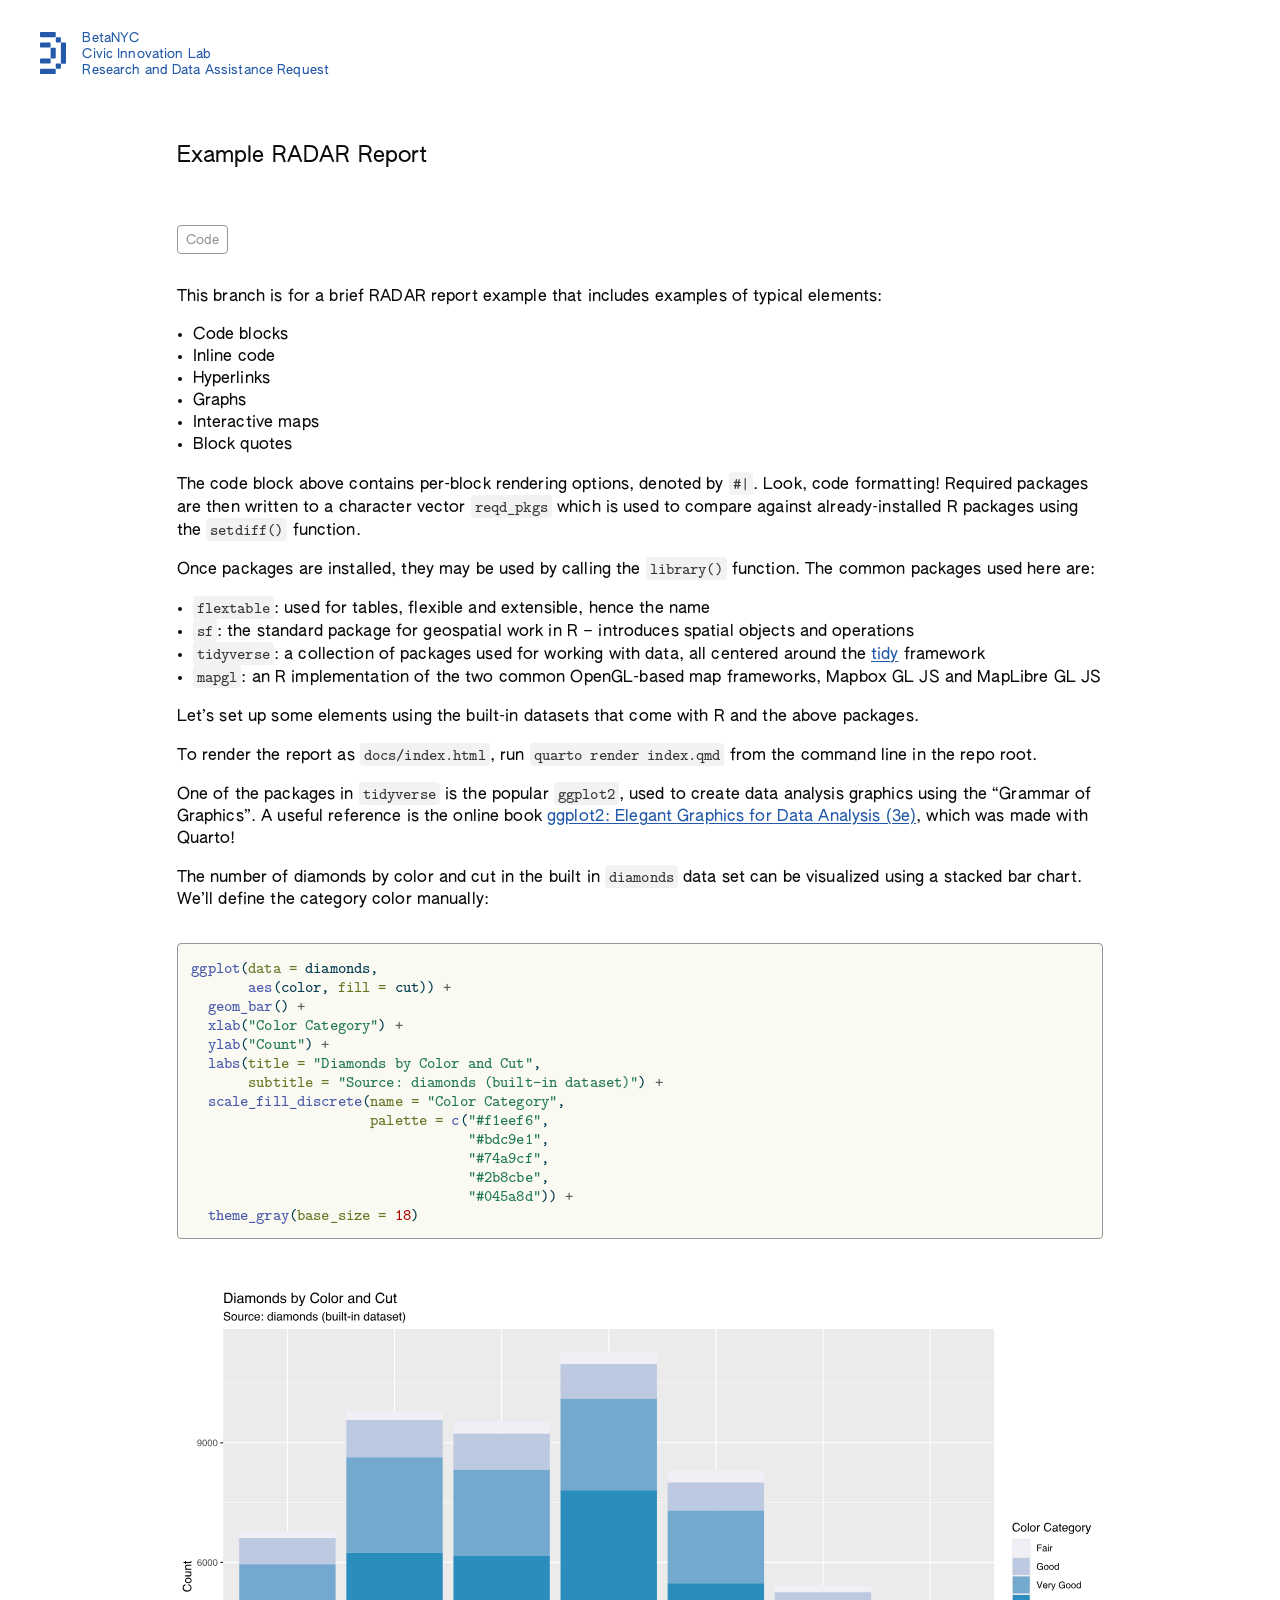
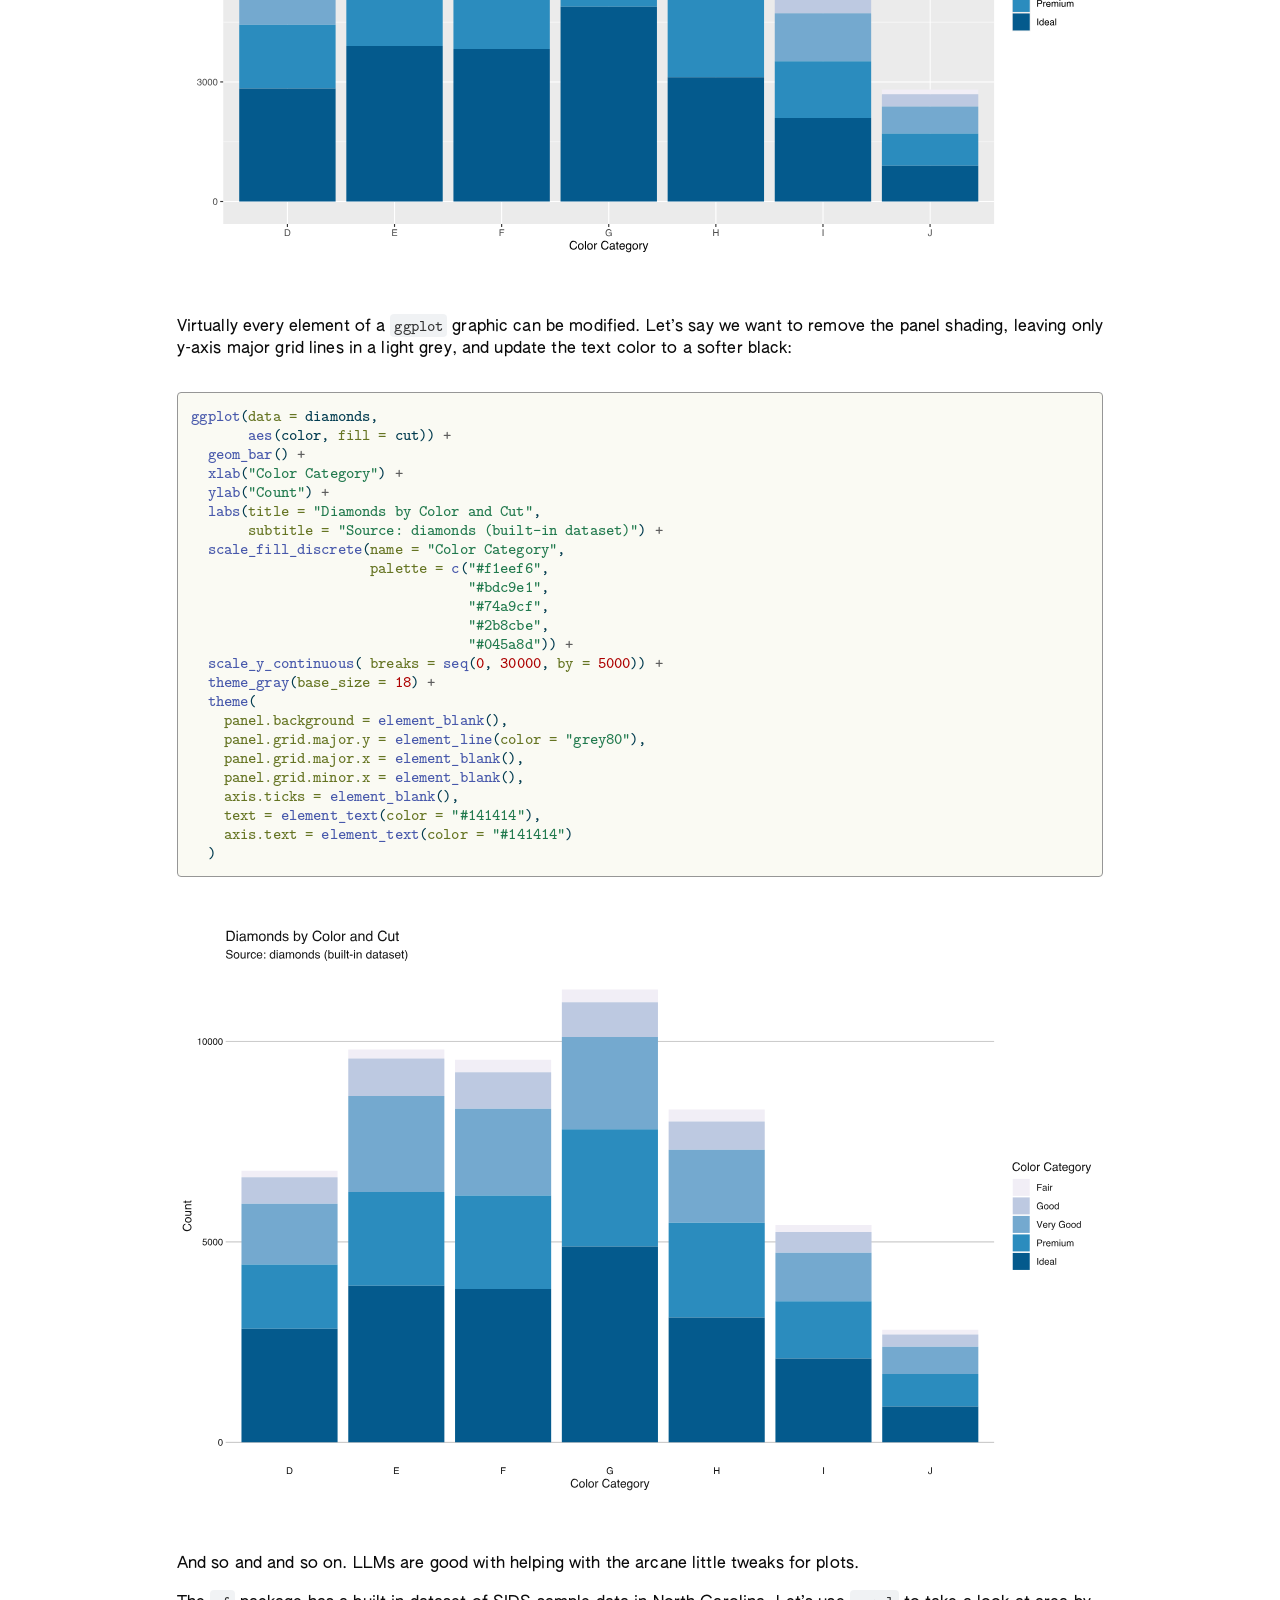
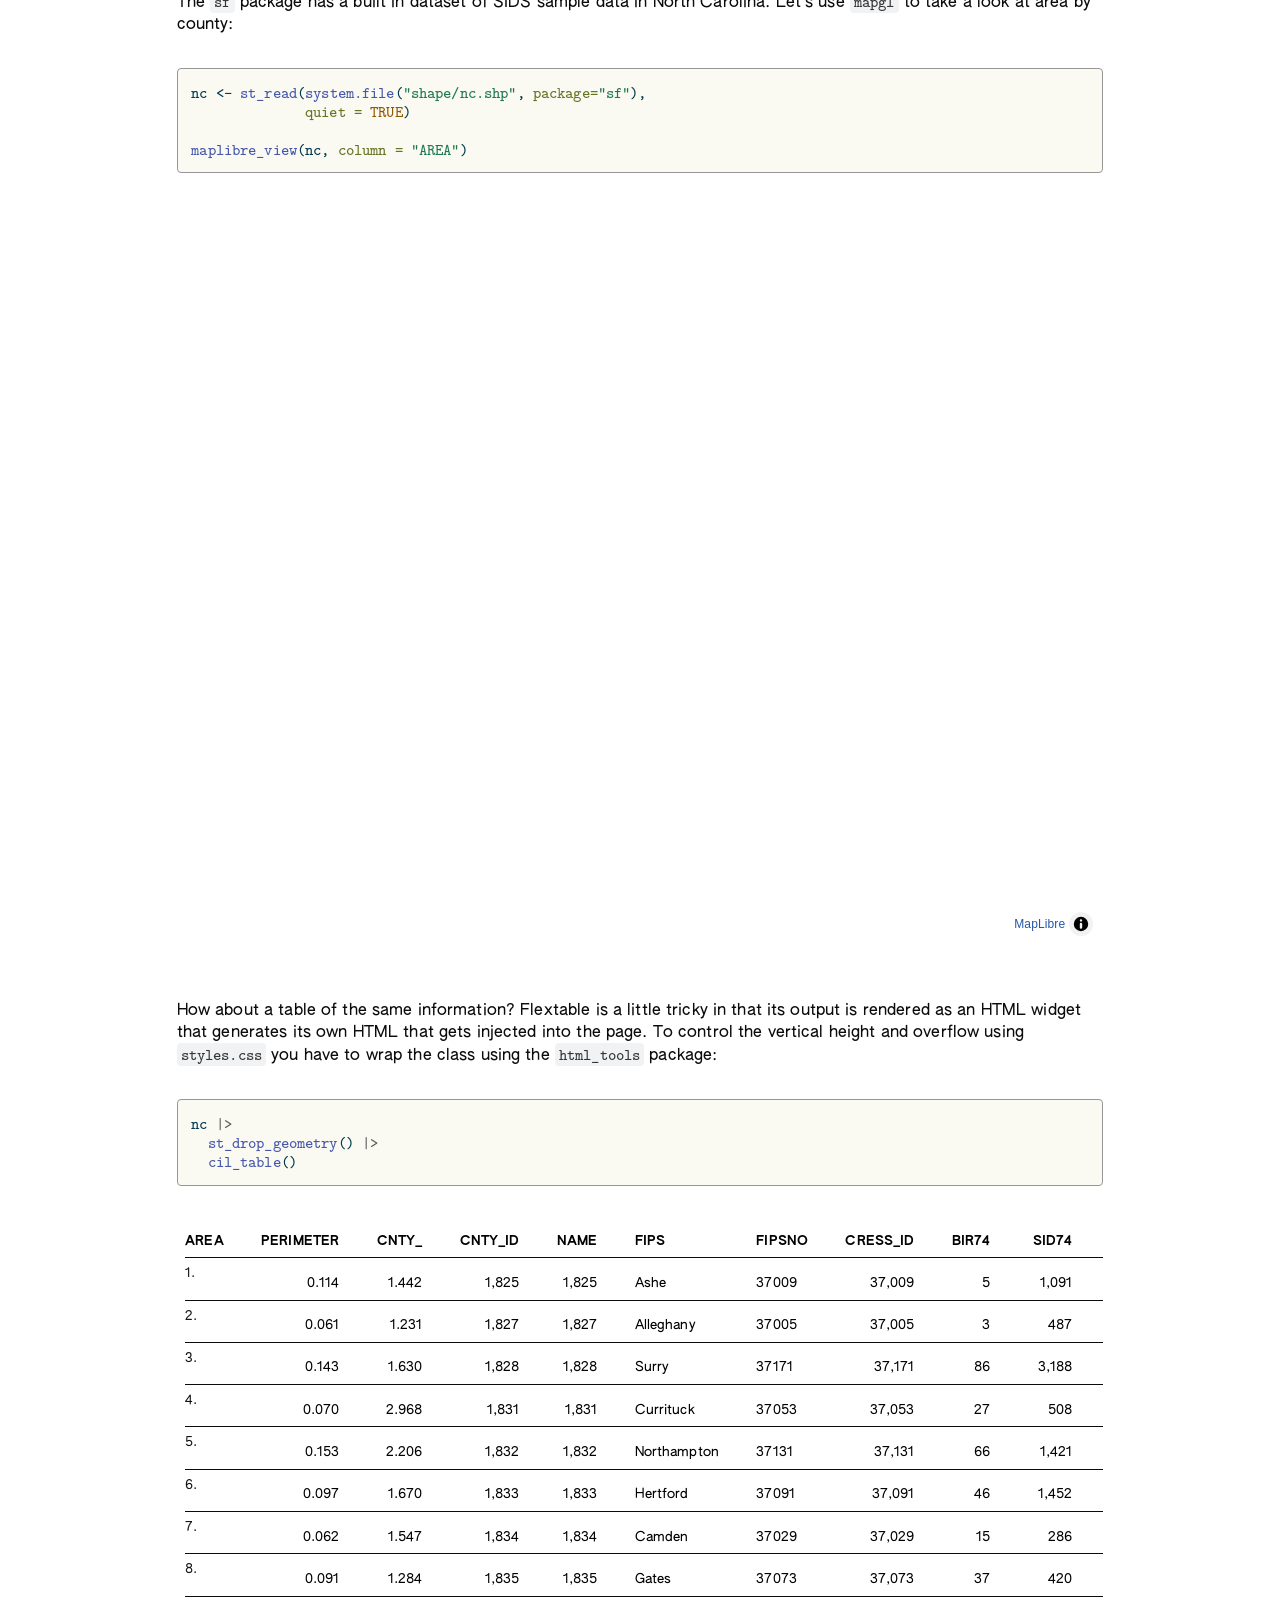
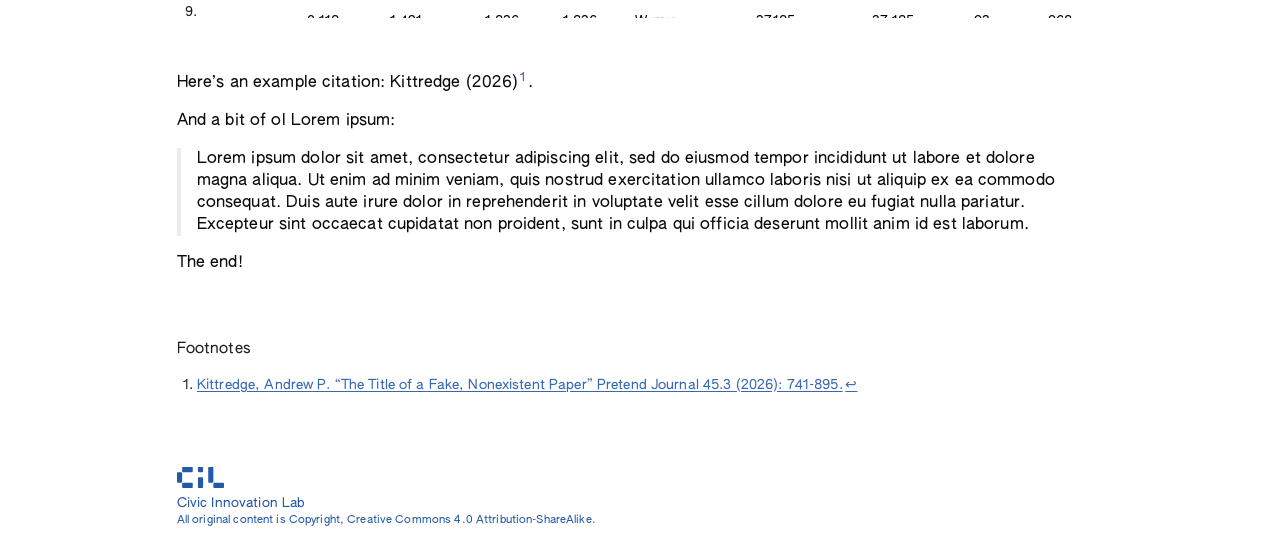
==== commit 588e70a0: "Bumped ggplot base text size to 18" ====
--- a/docs/index.html
+++ b/docs/index.html
@@ -2,16 +2,13 @@
 <html xmlns="http://www.w3.org/1999/xhtml" lang="en" xml:lang="en"><head>
 
 <meta charset="utf-8">
-<meta name="generator" content="quarto-1.9.37">
+<meta name="generator" content="quarto-1.8.27">
 
 <meta name="viewport" content="width=device-width, initial-scale=1.0, user-scalable=yes">
 
 
 <title>Example RADAR Report</title>
 <style>
-/* Default styles provided by pandoc.
-** See https://pandoc.org/MANUAL.html#variables-for-html for config info.
-*/
 code{white-space: pre-wrap;}
 span.smallcaps{font-variant: small-caps;}
 div.columns{display: flex; gap: min(4vw, 1.5em);}
@@ -69,14 +66,15 @@
 <meta name="quarto:offset" content="./">
 <script src="site_libs/quarto-html/quarto.js" type="module"></script>
 <script src="site_libs/quarto-html/tabsets/tabsets.js" type="module"></script>
+<script src="site_libs/quarto-html/axe/axe-check.js" type="module"></script>
 <script src="site_libs/quarto-html/popper.min.js"></script>
 <script src="site_libs/quarto-html/tippy.umd.min.js"></script>
 <script src="site_libs/quarto-html/anchor.min.js"></script>
 <link href="site_libs/quarto-html/tippy.css" rel="stylesheet">
-<link href="site_libs/quarto-html/quarto-syntax-highlighting-7f8f88aac4f3542376d5c11b86a4c14d.css" rel="stylesheet" id="quarto-text-highlighting-styles">
+<link href="site_libs/quarto-html/quarto-syntax-highlighting-ed96de9b727972fe78a7b5d16c58bf87.css" rel="stylesheet" id="quarto-text-highlighting-styles">
 <script src="site_libs/bootstrap/bootstrap.min.js"></script>
 <link href="site_libs/bootstrap/bootstrap-icons.css" rel="stylesheet">
-<link href="site_libs/bootstrap/bootstrap-158031087360bce0ff56dc785ce39e06.min.css" rel="stylesheet" append-hash="true" id="quarto-bootstrap" data-mode="light">
+<link href="site_libs/bootstrap/bootstrap-5b4ad623e5705c0698d39aec6f10cf02.min.css" rel="stylesheet" append-hash="true" id="quarto-bootstrap" data-mode="light">
 <script id="quarto-search-options" type="application/json">{
   "location": "sidebar",
   "copy-button": false,
@@ -275,7 +273,8 @@
 <span id="cb2-10"><a href="#cb2-10" aria-hidden="true" tabindex="-1"></a>                                  <span class="st">"#bdc9e1"</span>,</span>
 <span id="cb2-11"><a href="#cb2-11" aria-hidden="true" tabindex="-1"></a>                                  <span class="st">"#74a9cf"</span>,</span>
 <span id="cb2-12"><a href="#cb2-12" aria-hidden="true" tabindex="-1"></a>                                  <span class="st">"#2b8cbe"</span>,</span>
-<span id="cb2-13"><a href="#cb2-13" aria-hidden="true" tabindex="-1"></a>                                  <span class="st">"#045a8d"</span>))</span></code></pre></div><button title="Copy to Clipboard" class="code-copy-button"><i class="bi"></i></button></div>
+<span id="cb2-13"><a href="#cb2-13" aria-hidden="true" tabindex="-1"></a>                                  <span class="st">"#045a8d"</span>)) <span class="sc">+</span></span>
+<span id="cb2-14"><a href="#cb2-14" aria-hidden="true" tabindex="-1"></a>  <span class="fu">theme_gray</span>(<span class="at">base_size =</span> <span class="dv">18</span>)</span></code></pre></div><button title="Copy to Clipboard" class="code-copy-button"><i class="bi"></i></button></div>
 <div class="cell-output-display">
 <div>
 <figure class="figure">
@@ -300,15 +299,16 @@
 <span id="cb3-12"><a href="#cb3-12" aria-hidden="true" tabindex="-1"></a>                                  <span class="st">"#2b8cbe"</span>,</span>
 <span id="cb3-13"><a href="#cb3-13" aria-hidden="true" tabindex="-1"></a>                                  <span class="st">"#045a8d"</span>)) <span class="sc">+</span></span>
 <span id="cb3-14"><a href="#cb3-14" aria-hidden="true" tabindex="-1"></a>  <span class="fu">scale_y_continuous</span>( <span class="at">breaks =</span> <span class="fu">seq</span>(<span class="dv">0</span>, <span class="dv">30000</span>, <span class="at">by =</span> <span class="dv">5000</span>)) <span class="sc">+</span></span>
-<span id="cb3-15"><a href="#cb3-15" aria-hidden="true" tabindex="-1"></a>  <span class="fu">theme</span>(</span>
-<span id="cb3-16"><a href="#cb3-16" aria-hidden="true" tabindex="-1"></a>    <span class="at">panel.background =</span> <span class="fu">element_blank</span>(),</span>
-<span id="cb3-17"><a href="#cb3-17" aria-hidden="true" tabindex="-1"></a>    <span class="at">panel.grid.major.y =</span> <span class="fu">element_line</span>(<span class="at">color =</span> <span class="st">"grey80"</span>),</span>
-<span id="cb3-18"><a href="#cb3-18" aria-hidden="true" tabindex="-1"></a>    <span class="at">panel.grid.major.x =</span> <span class="fu">element_blank</span>(),</span>
-<span id="cb3-19"><a href="#cb3-19" aria-hidden="true" tabindex="-1"></a>    <span class="at">panel.grid.minor.x =</span> <span class="fu">element_blank</span>(),</span>
-<span id="cb3-20"><a href="#cb3-20" aria-hidden="true" tabindex="-1"></a>    <span class="at">axis.ticks =</span> <span class="fu">element_blank</span>(),</span>
-<span id="cb3-21"><a href="#cb3-21" aria-hidden="true" tabindex="-1"></a>    <span class="at">text =</span> <span class="fu">element_text</span>(<span class="at">color =</span> <span class="st">"#141414"</span>),</span>
-<span id="cb3-22"><a href="#cb3-22" aria-hidden="true" tabindex="-1"></a>    <span class="at">axis.text =</span> <span class="fu">element_text</span>(<span class="at">color =</span> <span class="st">"#141414"</span>)</span>
-<span id="cb3-23"><a href="#cb3-23" aria-hidden="true" tabindex="-1"></a>  )</span></code></pre></div><button title="Copy to Clipboard" class="code-copy-button"><i class="bi"></i></button></div>
+<span id="cb3-15"><a href="#cb3-15" aria-hidden="true" tabindex="-1"></a>  <span class="fu">theme_gray</span>(<span class="at">base_size =</span> <span class="dv">18</span>) <span class="sc">+</span></span>
+<span id="cb3-16"><a href="#cb3-16" aria-hidden="true" tabindex="-1"></a>  <span class="fu">theme</span>(</span>
+<span id="cb3-17"><a href="#cb3-17" aria-hidden="true" tabindex="-1"></a>    <span class="at">panel.background =</span> <span class="fu">element_blank</span>(),</span>
+<span id="cb3-18"><a href="#cb3-18" aria-hidden="true" tabindex="-1"></a>    <span class="at">panel.grid.major.y =</span> <span class="fu">element_line</span>(<span class="at">color =</span> <span class="st">"grey80"</span>),</span>
+<span id="cb3-19"><a href="#cb3-19" aria-hidden="true" tabindex="-1"></a>    <span class="at">panel.grid.major.x =</span> <span class="fu">element_blank</span>(),</span>
+<span id="cb3-20"><a href="#cb3-20" aria-hidden="true" tabindex="-1"></a>    <span class="at">panel.grid.minor.x =</span> <span class="fu">element_blank</span>(),</span>
+<span id="cb3-21"><a href="#cb3-21" aria-hidden="true" tabindex="-1"></a>    <span class="at">axis.ticks =</span> <span class="fu">element_blank</span>(),</span>
+<span id="cb3-22"><a href="#cb3-22" aria-hidden="true" tabindex="-1"></a>    <span class="at">text =</span> <span class="fu">element_text</span>(<span class="at">color =</span> <span class="st">"#141414"</span>),</span>
+<span id="cb3-23"><a href="#cb3-23" aria-hidden="true" tabindex="-1"></a>    <span class="at">axis.text =</span> <span class="fu">element_text</span>(<span class="at">color =</span> <span class="st">"#141414"</span>)</span>
+<span id="cb3-24"><a href="#cb3-24" aria-hidden="true" tabindex="-1"></a>  )</span></code></pre></div><button title="Copy to Clipboard" class="code-copy-button"><i class="bi"></i></button></div>
 <div class="cell-output-display">
 <div>
 <figure class="figure">
@@ -325,8 +325,8 @@
 <span id="cb4-3"><a href="#cb4-3" aria-hidden="true" tabindex="-1"></a></span>
 <span id="cb4-4"><a href="#cb4-4" aria-hidden="true" tabindex="-1"></a><span class="fu">maplibre_view</span>(nc, <span class="at">column =</span> <span class="st">"AREA"</span>)</span></code></pre></div><button title="Copy to Clipboard" class="code-copy-button"><i class="bi"></i></button></div>
 <div class="cell-output-display">
-<div id="htmlwidget-2956709491338c412a8e" style="width:100%;height:800px;" class="maplibregl html-widget"></div>
-<script type="application/json" data-for="htmlwidget-2956709491338c412a8e">{"x":{"style":"https://basemaps.cartocdn.com/gl/positron-gl-style/style.json","center":[0,0],"zoom":0,"bearing":0,"pitch":0,"projection":"globe","additional_params":{"bounds":[-84.32377349183859,33.882164613448,-75.45658042665657,36.58976786214143]},"setProjection":[{"projection":"globe"}],"layers":[{"id":"quickview","type":"fill","source":{"type":"geojson","data":{"type":"FeatureCollection","features":[{"type":"Feature","properties":{"AREA":0.114,"PERIMETER":1.442,"CNTY_":1825.0,"CNTY_ID":1825.0,"NAME":"Ashe","FIPS":"37009","FIPSNO":37009.0,"CRESS_ID":5,"BIR74":1091.0,"SID74":1.0,"NWBIR74":10.0,"BIR79":1364.0,"SID79":0.0,"NWBIR79":19.0,"popup_content":"<strong>AREA:\u003c/strong> 0.114<br><strong>PERIMETER:\u003c/strong> 1.442<br><strong>CNTY_:\u003c/strong> 1825<br><strong>CNTY_ID:\u003c/strong> 1825<br><strong>NAME:\u003c/strong> Ashe<br><strong>FIPS:\u003c/strong> 37009<br><strong>FIPSNO:\u003c/strong> 37009<br><strong>CRESS_ID:\u003c/strong> 5<br><strong>BIR74:\u003c/strong> 1091<br><strong>SID74:\u003c/strong> 1<br><strong>NWBIR74:\u003c/strong> 10<br><strong>BIR79:\u003c/strong> 1364<br><strong>SID79:\u003c/strong> 0<br><strong>NWBIR79:\u003c/strong> 19"},"geometry":{"type":"MultiPolygon","coordinates":[[[[-81.4725791159128,36.234484911068776],[-81.54066707323906,36.27263465382565],[-81.561808704279,36.273721724918566],[-81.63289475512495,36.34081242651888],[-81.7409080158147,36.39190781825026],[-81.69811491451786,36.47189998589045],[-81.70263271627775,36.51946027942774],[-81.66983505032862,36.58976786214143],[-81.34511938242701,36.57298688538911],[-81.34736321858114,36.538038957888496],[-81.32459513477372,36.51380524655116],[-81.31314219996442,36.480824264352854],[-81.26605052976528,36.437334337581966],[-81.26265497486644,36.405169326282625],[-81.24050541354565,36.37954666440673],[-81.23970416403293,36.365493522175605],[-81.26405839092632,36.35254250240493],[-81.32881265061152,36.36363081739768],[-81.36119343185266,36.35328893166931],[-81.36551174396655,36.33917856379851],[-81.35395216692336,36.29984605067404],[-81.36727355463185,36.27882730015267],[-81.40620845764542,36.285182064634036],[-81.41215185064671,36.26742111799109],[-81.43086001269319,36.26084834251819],[-81.45271130753862,36.23971500113509],[-81.4725791159128,36.234484911068776]]]]}},{"type":"Feature","properties":{"AREA":0.061,"PERIMETER":1.231,"CNTY_":1827.0,"CNTY_ID":1827.0,"NAME":"Alleghany","FIPS":"37005","FIPSNO":37005.0,"CRESS_ID":3,"BIR74":487.0,"SID74":0.0,"NWBIR74":10.0,"BIR79":542.0,"SID79":3.0,"NWBIR79":12.0,"popup_content":"<strong>AREA:\u003c/strong> 0.061<br><strong>PERIMETER:\u003c/strong> 1.231<br><strong>CNTY_:\u003c/strong> 1827<br><strong>CNTY_ID:\u003c/strong> 1827<br><strong>NAME:\u003c/strong> Alleghany<br><strong>FIPS:\u003c/strong> 37005<br><strong>FIPSNO:\u003c/strong> 37005<br><strong>CRESS_ID:\u003c/strong> 3<br><strong>BIR74:\u003c/strong> 487<br><strong>SID74:\u003c/strong> 0<br><strong>NWBIR74:\u003c/strong> 10<br><strong>BIR79:\u003c/strong> 542<br><strong>SID79:\u003c/strong> 3<br><strong>NWBIR79:\u003c/strong> 12"},"geometry":{"type":"MultiPolygon","coordinates":[[[[-81.23970416403293,36.365493522175605],[-81.24050541354565,36.37954666440673],[-81.26265497486644,36.405169326282625],[-81.26605052976528,36.437334337581966],[-81.31314219996442,36.480824264352854],[-81.32459513477372,36.51380524655116],[-81.34736321858114,36.538038957888496],[-81.34511938242701,36.57298688538911],[-80.90324084971819,36.565340753591386],[-80.9333462675816,36.498445171297945],[-80.96557392483462,36.46735187934744],[-80.94946729087631,36.41486597786549],[-80.956188989408,36.40392932620936],[-80.97775045207581,36.391508711517474],[-80.98264096968379,36.37196616331411],[-81.00257739172955,36.36681243790751],[-81.02444449137101,36.37796625621219],[-81.04260364951915,36.41046696829498],[-81.0840565477325,36.43005088632067],[-81.0983700839462,36.431282825441805],[-81.11311845033457,36.4229819295203],[-81.12918685931008,36.42646067870897],[-81.1382052312947,36.417755514192244],[-81.15317497536171,36.424869642657804],[-81.1764839765654,36.41557302254981],[-81.23970416403293,36.365493522175605]]]]}},{"type":"Feature","properties":{"AREA":0.143,"PERIMETER":1.63,"CNTY_":1828.0,"CNTY_ID":1828.0,"NAME":"Surry","FIPS":"37171","FIPSNO":37171.0,"CRESS_ID":86,"BIR74":3188.0,"SID74":5.0,"NWBIR74":208.0,"BIR79":3616.0,"SID79":6.0,"NWBIR79":260.0,"popup_content":"<strong>AREA:\u003c/strong> 0.143<br><strong>PERIMETER:\u003c/strong> 1.63<br><strong>CNTY_:\u003c/strong> 1828<br><strong>CNTY_ID:\u003c/strong> 1828<br><strong>NAME:\u003c/strong> Surry<br><strong>FIPS:\u003c/strong> 37171<br><strong>FIPSNO:\u003c/strong> 37171<br><strong>CRESS_ID:\u003c/strong> 86<br><strong>BIR74:\u003c/strong> 3188<br><strong>SID74:\u003c/strong> 5<br><strong>NWBIR74:\u003c/strong> 208<br><strong>BIR79:\u003c/strong> 3616<br><strong>SID79:\u003c/strong> 6<br><strong>NWBIR79:\u003c/strong> 260"},"geometry":{"type":"MultiPolygon","coordinates":[[[[-80.45612284563826,36.242696802365764],[-80.47616598936159,36.25486588024414],[-80.53666167181652,36.25687576484384],[-80.54479509811719,36.276795685085446],[-80.5539354718084,36.27856933696538],[-80.5903823659675,36.26841414576359],[-80.62409796837309,36.273235275150235],[-80.66722836586688,36.24623828578466],[-80.69644249485663,36.259226713690026],[-80.72382541906471,36.2586082833296],[-80.73415605451137,36.264894620424926],[-80.75235280752753,36.25843235123323],[-80.76608630552359,36.26197220596136],[-80.78249009053037,36.24871236453878],[-80.87417626525814,36.23401726697199],[-80.87065949026692,36.32475657147498],[-80.88871919967637,36.35456032433206],[-80.9243652973016,36.372885751544885],[-80.956188989408,36.40392932620936],[-80.94946729087631,36.41486597786549],[-80.96557392483462,36.46735187934744],[-80.9333462675816,36.498445171297945],[-80.90324084971819,36.565340753591386],[-80.83795352612054,36.56356719043238],[-80.61084144449497,36.557429321797606],[-80.43509229886287,36.55118018319634],[-80.45278875487976,36.25722696843835],[-80.45612284563826,36.242696802365764]]]]}},{"type":"Feature","properties":{"AREA":0.07,"PERIMETER":2.968,"CNTY_":1831.0,"CNTY_ID":1831.0,"NAME":"Currituck","FIPS":"37053","FIPSNO":37053.0,"CRESS_ID":27,"BIR74":508.0,"SID74":1.0,"NWBIR74":123.0,"BIR79":830.0,"SID79":2.0,"NWBIR79":145.0,"popup_content":"<strong>AREA:\u003c/strong> 0.07<br><strong>PERIMETER:\u003c/strong> 2.968<br><strong>CNTY_:\u003c/strong> 1831<br><strong>CNTY_ID:\u003c/strong> 1831<br><strong>NAME:\u003c/strong> Currituck<br><strong>FIPS:\u003c/strong> 37053<br><strong>FIPSNO:\u003c/strong> 37053<br><strong>CRESS_ID:\u003c/strong> 27<br><strong>BIR74:\u003c/strong> 508<br><strong>SID74:\u003c/strong> 1<br><strong>NWBIR74:\u003c/strong> 123<br><strong>BIR79:\u003c/strong> 830<br><strong>SID79:\u003c/strong> 2<br><strong>NWBIR79:\u003c/strong> 145"},"geometry":{"type":"MultiPolygon","coordinates":[[[[-76.00861914582856,36.319753040031515],[-76.01699683827232,36.33788769212467],[-76.0325233003704,36.33613285755117],[-76.04360189821536,36.353748708390505],[-76.0947362292155,36.34907163007647],[-76.16058123481506,36.39205440006242],[-76.15780426434655,36.41284413665025],[-76.16794432285047,36.42724047862022],[-76.32990907697452,36.556207271423354],[-76.12704305077295,36.55731383347745],[-76.04560381383791,36.55710416249584],[-76.03286144101304,36.514527539277154],[-76.09071734976263,36.503720365703394],[-75.97572143414838,36.43637015282843],[-75.9694113211749,36.41527537921225],[-76.00125787767915,36.419070570071945],[-75.95090077258794,36.3656283397931],[-75.927768379059,36.42340099036404],[-75.92423454110902,36.351106425381985],[-75.7996867869341,36.11297896711566],[-75.79847982625635,36.07298221513203],[-75.85479703496755,36.10582891948268],[-75.9134059470777,36.24496096017832],[-75.95715545460473,36.25961239028473],[-75.94157602024298,36.2944972863727],[-76.00861914582856,36.319753040031515]]],[[[-76.0268119032222,36.55686768488648],[-75.998307407195,36.55680288647121],[-75.91155783500494,36.542681440614786],[-75.92445033892174,36.47413160822845],[-75.97692756990017,36.47817074127535],[-75.97593627377263,36.518079380195196],[-76.0268119032222,36.55686768488648]]],[[[-75.90162404741776,36.55634940315931],[-75.87780417252378,36.55602527097413],[-75.77278830494916,36.22941829193265],[-75.78280608068256,36.225355517726605],[-75.90162404741776,36.55634940315931]]]]}},{"type":"Feature","properties":{"AREA":0.153,"PERIMETER":2.206,"CNTY_":1832.0,"CNTY_ID":1832.0,"NAME":"Northampton","FIPS":"37131","FIPSNO":37131.0,"CRESS_ID":66,"BIR74":1421.0,"SID74":9.0,"NWBIR74":1066.0,"BIR79":1606.0,"SID79":3.0,"NWBIR79":1197.0,"popup_content":"<strong>AREA:\u003c/strong> 0.153<br><strong>PERIMETER:\u003c/strong> 2.206<br><strong>CNTY_:\u003c/strong> 1832<br><strong>CNTY_ID:\u003c/strong> 1832<br><strong>NAME:\u003c/strong> Northampton<br><strong>FIPS:\u003c/strong> 37131<br><strong>FIPSNO:\u003c/strong> 37131<br><strong>CRESS_ID:\u003c/strong> 66<br><strong>BIR74:\u003c/strong> 1421<br><strong>SID74:\u003c/strong> 9<br><strong>NWBIR74:\u003c/strong> 1066<br><strong>BIR79:\u003c/strong> 1606<br><strong>SID79:\u003c/strong> 3<br><strong>NWBIR79:\u003c/strong> 1197"},"geometry":{"type":"MultiPolygon","coordinates":[[[[-77.21735377935556,36.24113778246078],[-77.2342989522138,36.21475552833017],[-77.29830372950298,36.211684500538645],[-77.29319911990228,36.16301700813506],[-77.30916788272297,36.16292157323689],[-77.33468144458544,36.18300569004779],[-77.38872208828981,36.203257551604096],[-77.37831559823925,36.24024081182075],[-77.41316014050588,36.25597235708236],[-77.41854698370297,36.28195009487456],[-77.4538115495991,36.3199095550338],[-77.53777468878233,36.30261333491166],[-77.55713080187695,36.30436784321925],[-77.57164996528391,36.314648163298656],[-77.57977567056956,36.32842278659369],[-77.55938280984591,36.376098566394454],[-77.56011579901751,36.40650897892546],[-77.63567209977381,36.44068753445895],[-77.65069547786928,36.47273815404703],[-77.69857894084285,36.47910819315657],[-77.74910956889848,36.473721419579476],[-77.90091759105705,36.5100359862547],[-77.8985655446816,36.553091264578704],[-77.7636352332911,36.553586560287954],[-77.3197420620001,36.55406706888636],[-77.17703744129213,36.55643597201815],[-77.15410749261946,36.52640476461855],[-77.09181967702904,36.50767106004654],[-77.0749962291667,36.48366931931979],[-77.08296130006843,36.470249393251805],[-77.12701448549966,36.4708634837682],[-77.13900798835034,36.45663103010839],[-77.14164729518328,36.4172181276278],[-77.21735377935556,36.24113778246078]]]]}},{"type":"Feature","properties":{"AREA":0.097,"PERIMETER":1.67,"CNTY_":1833.0,"CNTY_ID":1833.0,"NAME":"Hertford","FIPS":"37091","FIPSNO":37091.0,"CRESS_ID":46,"BIR74":1452.0,"SID74":7.0,"NWBIR74":954.0,"BIR79":1838.0,"SID79":5.0,"NWBIR79":1237.0,"popup_content":"<strong>AREA:\u003c/strong> 0.097<br><strong>PERIMETER:\u003c/strong> 1.67<br><strong>CNTY_:\u003c/strong> 1833<br><strong>CNTY_ID:\u003c/strong> 1833<br><strong>NAME:\u003c/strong> Hertford<br><strong>FIPS:\u003c/strong> 37091<br><strong>FIPSNO:\u003c/strong> 37091<br><strong>CRESS_ID:\u003c/strong> 46<br><strong>BIR74:\u003c/strong> 1452<br><strong>SID74:\u003c/strong> 7<br><strong>NWBIR74:\u003c/strong> 954<br><strong>BIR79:\u003c/strong> 1838<br><strong>SID79:\u003c/strong> 5<br><strong>NWBIR79:\u003c/strong> 1237"},"geometry":{"type":"MultiPolygon","coordinates":[[[[-76.74473625842367,36.23407363234286],[-76.98036967825317,36.230392391321196],[-76.99443116245946,36.23573671593176],[-77.12975790751906,36.23361928191704],[-77.21735377935556,36.24113778246078],[-77.14164729518328,36.4172181276278],[-77.13900798835034,36.45663103010839],[-77.12701448549966,36.4708634837682],[-77.08296130006843,36.470249393251805],[-77.0749962291667,36.48366931931979],[-77.09181967702904,36.50767106004654],[-77.15410749261946,36.52640476461855],[-77.17703744129213,36.55643597201815],[-76.92381133731345,36.5542958405659],[-76.90810705570144,36.50443672244768],[-76.94545311132799,36.45911476178656],[-76.9533566262432,36.41938520732143],[-76.94319366555305,36.40188364069241],[-76.92376088441428,36.39259883756011],[-76.74102237738919,36.31532190697974],[-76.70716852174581,36.26628836379777],[-76.74473625842367,36.23407363234286]]]]}},{"type":"Feature","properties":{"AREA":0.062,"PERIMETER":1.547,"CNTY_":1834.0,"CNTY_ID":1834.0,"NAME":"Camden","FIPS":"37029","FIPSNO":37029.0,"CRESS_ID":15,"BIR74":286.0,"SID74":0.0,"NWBIR74":115.0,"BIR79":350.0,"SID79":2.0,"NWBIR79":139.0,"popup_content":"<strong>AREA:\u003c/strong> 0.062<br><strong>PERIMETER:\u003c/strong> 1.547<br><strong>CNTY_:\u003c/strong> 1834<br><strong>CNTY_ID:\u003c/strong> 1834<br><strong>NAME:\u003c/strong> Camden<br><strong>FIPS:\u003c/strong> 37029<br><strong>FIPSNO:\u003c/strong> 37029<br><strong>CRESS_ID:\u003c/strong> 15<br><strong>BIR74:\u003c/strong> 286<br><strong>SID74:\u003c/strong> 0<br><strong>NWBIR74:\u003c/strong> 115<br><strong>BIR79:\u003c/strong> 350<br><strong>SID79:\u003c/strong> 2<br><strong>NWBIR79:\u003c/strong> 139"},"geometry":{"type":"MultiPolygon","coordinates":[[[[-76.00861914582856,36.319753040031515],[-75.9568257994271,36.193930943738465],[-75.98098123449134,36.16988634015534],[-76.18282097982217,36.315395487561524],[-76.19313647756644,36.3250082775183],[-76.21585020021882,36.32800260035168],[-76.23819038679383,36.36138427321384],[-76.2609421779799,36.36391327847458],[-76.2737907604475,36.38156355805063],[-76.30302021704323,36.392000349013784],[-76.32102652360636,36.409799399864866],[-76.4056328549803,36.44731240992781],[-76.49801447200932,36.50405505000566],[-76.56324869505721,36.55540213813737],[-76.49722119286153,36.5559628840074],[-76.32990907697452,36.556207271423354],[-76.16794432285047,36.42724047862022],[-76.15780426434655,36.41284413665025],[-76.16058123481506,36.39205440006242],[-76.0947362292155,36.34907163007647],[-76.04360189821536,36.353748708390505],[-76.0325233003704,36.33613285755117],[-76.01699683827232,36.33788769212467],[-76.00861914582856,36.319753040031515]]]]}},{"type":"Feature","properties":{"AREA":0.091,"PERIMETER":1.284,"CNTY_":1835.0,"CNTY_ID":1835.0,"NAME":"Gates","FIPS":"37073","FIPSNO":37073.0,"CRESS_ID":37,"BIR74":420.0,"SID74":0.0,"NWBIR74":254.0,"BIR79":594.0,"SID79":2.0,"NWBIR79":371.0,"popup_content":"<strong>AREA:\u003c/strong> 0.091<br><strong>PERIMETER:\u003c/strong> 1.284<br><strong>CNTY_:\u003c/strong> 1835<br><strong>CNTY_ID:\u003c/strong> 1835<br><strong>NAME:\u003c/strong> Gates<br><strong>FIPS:\u003c/strong> 37073<br><strong>FIPSNO:\u003c/strong> 37073<br><strong>CRESS_ID:\u003c/strong> 37<br><strong>BIR74:\u003c/strong> 420<br><strong>SID74:\u003c/strong> 0<br><strong>NWBIR74:\u003c/strong> 254<br><strong>BIR79:\u003c/strong> 594<br><strong>SID79:\u003c/strong> 2<br><strong>NWBIR79:\u003c/strong> 371"},"geometry":{"type":"MultiPolygon","coordinates":[[[[-76.56217640583053,36.340723718820705],[-76.60391000899095,36.315138887770615],[-76.64788729466261,36.31547073521002],[-76.68840787204532,36.294673224781015],[-76.77631799230939,36.35848470616317],[-76.92376088441428,36.39259883756011],[-76.94319366555305,36.40188364069241],[-76.9533566262432,36.41938520732143],[-76.94545311132799,36.45911476178656],[-76.90810705570144,36.50443672244768],[-76.92381133731345,36.5542958405659],[-76.92130882321706,36.55430728569331],[-76.56324869505721,36.55540213813737],[-76.49801447200932,36.50405505000566],[-76.50213348257446,36.452439190746205],[-76.46001596321436,36.37405226717593],[-76.56217640583053,36.340723718820705]]]]}},{"type":"Feature","properties":{"AREA":0.118,"PERIMETER":1.421,"CNTY_":1836.0,"CNTY_ID":1836.0,"NAME":"Warren","FIPS":"37185","FIPSNO":37185.0,"CRESS_ID":93,"BIR74":968.0,"SID74":4.0,"NWBIR74":748.0,"BIR79":1190.0,"SID79":2.0,"NWBIR79":844.0,"popup_content":"<strong>AREA:\u003c/strong> 0.118<br><strong>PERIMETER:\u003c/strong> 1.421<br><strong>CNTY_:\u003c/strong> 1836<br><strong>CNTY_ID:\u003c/strong> 1836<br><strong>NAME:\u003c/strong> Warren<br><strong>FIPS:\u003c/strong> 37185<br><strong>FIPSNO:\u003c/strong> 37185<br><strong>CRESS_ID:\u003c/strong> 93<br><strong>BIR74:\u003c/strong> 968<br><strong>SID74:\u003c/strong> 4<br><strong>NWBIR74:\u003c/strong> 748<br><strong>BIR79:\u003c/strong> 1190<br><strong>SID79:\u003c/strong> 2<br><strong>NWBIR79:\u003c/strong> 844"},"geometry":{"type":"MultiPolygon","coordinates":[[[[-78.30847880220419,36.26018805652581],[-78.28264525978238,36.29202902153675],[-78.32096710506991,36.54567626576967],[-78.05137874544123,36.552621928850556],[-77.8985655446816,36.553091264578704],[-77.90091759105705,36.5100359862547],[-77.91663442792736,36.50078531948516],[-77.92984628320244,36.35313510901505],[-77.95179574725661,36.28138131441684],[-78.0059965322022,36.196096759216694],[-78.05806085592074,36.21147323469264],[-78.10933924920624,36.21365861972356],[-78.13443299378045,36.2367332293077],[-78.30847880220419,36.26018805652581]]]]}},{"type":"Feature","properties":{"AREA":0.124,"PERIMETER":1.428,"CNTY_":1837.0,"CNTY_ID":1837.0,"NAME":"Stokes","FIPS":"37169","FIPSNO":37169.0,"CRESS_ID":85,"BIR74":1612.0,"SID74":1.0,"NWBIR74":160.0,"BIR79":2038.0,"SID79":5.0,"NWBIR79":176.0,"popup_content":"<strong>AREA:\u003c/strong> 0.124<br><strong>PERIMETER:\u003c/strong> 1.428<br><strong>CNTY_:\u003c/strong> 1837<br><strong>CNTY_ID:\u003c/strong> 1837<br><strong>NAME:\u003c/strong> Stokes<br><strong>FIPS:\u003c/strong> 37169<br><strong>FIPSNO:\u003c/strong> 37169<br><strong>CRESS_ID:\u003c/strong> 85<br><strong>BIR74:\u003c/strong> 1612<br><strong>SID74:\u003c/strong> 1<br><strong>NWBIR74:\u003c/strong> 160<br><strong>BIR79:\u003c/strong> 2038<br><strong>SID79:\u003c/strong> 5<br><strong>NWBIR79:\u003c/strong> 176"},"geometry":{"type":"MultiPolygon","coordinates":[[[[-80.02543531323805,36.25036872129415],[-80.45278875487976,36.25722696843835],[-80.43509229886287,36.55118018319634],[-80.04786345265646,36.547271331299726],[-80.02382236600721,36.54516180666156],[-80.02543531323805,36.25036872129415]]]]}},{"type":"Feature","properties":{"AREA":0.114,"PERIMETER":1.352,"CNTY_":1838.0,"CNTY_ID":1838.0,"NAME":"Caswell","FIPS":"37033","FIPSNO":37033.0,"CRESS_ID":17,"BIR74":1035.0,"SID74":2.0,"NWBIR74":550.0,"BIR79":1253.0,"SID79":2.0,"NWBIR79":597.0,"popup_content":"<strong>AREA:\u003c/strong> 0.114<br><strong>PERIMETER:\u003c/strong> 1.352<br><strong>CNTY_:\u003c/strong> 1838<br><strong>CNTY_ID:\u003c/strong> 1838<br><strong>NAME:\u003c/strong> Caswell<br><strong>FIPS:\u003c/strong> 37033<br><strong>FIPSNO:\u003c/strong> 37033<br><strong>CRESS_ID:\u003c/strong> 17<br><strong>BIR74:\u003c/strong> 1035<br><strong>SID74:\u003c/strong> 2<br><strong>NWBIR74:\u003c/strong> 550<br><strong>BIR79:\u003c/strong> 1253<br><strong>SID79:\u003c/strong> 2<br><strong>NWBIR79:\u003c/strong> 597"},"geometry":{"type":"MultiPolygon","coordinates":[[[[-79.53025745724712,36.24627025729302],[-79.51004653573628,36.547794221064095],[-79.21680278796401,36.54992003953541],[-79.14406204782291,36.546197320799415],[-79.15900877113138,36.233807762813484],[-79.25824014310425,36.23582429320153],[-79.53025745724712,36.24627025729302]]]]}},{"type":"Feature","properties":{"AREA":0.153,"PERIMETER":1.616,"CNTY_":1839.0,"CNTY_ID":1839.0,"NAME":"Rockingham","FIPS":"37157","FIPSNO":37157.0,"CRESS_ID":79,"BIR74":4449.0,"SID74":16.0,"NWBIR74":1243.0,"BIR79":5386.0,"SID79":5.0,"NWBIR79":1369.0,"popup_content":"<strong>AREA:\u003c/strong> 0.153<br><strong>PERIMETER:\u003c/strong> 1.616<br><strong>CNTY_:\u003c/strong> 1839<br><strong>CNTY_ID:\u003c/strong> 1839<br><strong>NAME:\u003c/strong> Rockingham<br><strong>FIPS:\u003c/strong> 37157<br><strong>FIPSNO:\u003c/strong> 37157<br><strong>CRESS_ID:\u003c/strong> 79<br><strong>BIR74:\u003c/strong> 4449<br><strong>SID74:\u003c/strong> 16<br><strong>NWBIR74:\u003c/strong> 1243<br><strong>BIR79:\u003c/strong> 5386<br><strong>SID79:\u003c/strong> 5<br><strong>NWBIR79:\u003c/strong> 1369"},"geometry":{"type":"MultiPolygon","coordinates":[[[[-79.53025745724712,36.24627025729302],[-79.53032600397246,36.236291068816406],[-80.02543531323805,36.25036872129415],[-80.02382236600721,36.54516180666156],[-79.71720095434247,36.548026635036734],[-79.51004653573628,36.547794221064095],[-79.53025745724712,36.24627025729302]]]]}},{"type":"Feature","properties":{"AREA":0.143,"PERIMETER":1.663,"CNTY_":1840.0,"CNTY_ID":1840.0,"NAME":"Granville","FIPS":"37077","FIPSNO":37077.0,"CRESS_ID":39,"BIR74":1671.0,"SID74":4.0,"NWBIR74":930.0,"BIR79":2074.0,"SID79":4.0,"NWBIR79":1058.0,"popup_content":"<strong>AREA:\u003c/strong> 0.143<br><strong>PERIMETER:\u003c/strong> 1.663<br><strong>CNTY_:\u003c/strong> 1840<br><strong>CNTY_ID:\u003c/strong> 1840<br><strong>NAME:\u003c/strong> Granville<br><strong>FIPS:\u003c/strong> 37077<br><strong>FIPSNO:\u003c/strong> 37077<br><strong>CRESS_ID:\u003c/strong> 39<br><strong>BIR74:\u003c/strong> 1671<br><strong>SID74:\u003c/strong> 4<br><strong>NWBIR74:\u003c/strong> 930<br><strong>BIR79:\u003c/strong> 2074<br><strong>SID79:\u003c/strong> 4<br><strong>NWBIR79:\u003c/strong> 1058"},"geometry":{"type":"MultiPolygon","coordinates":[[[[-78.7488496376389,36.063736610636596],[-78.78814180513712,36.06232840993197],[-78.80378232740888,36.0810848982451],[-78.81008424932969,36.11471873296749],[-78.80652858314491,36.231718463035634],[-78.79642693756543,36.543673642771516],[-78.73711443871231,36.546214491281894],[-78.4585270814444,36.541623702070034],[-78.4634734291784,36.52399976504927],[-78.5022237398424,36.50453334221063],[-78.51681154161363,36.4616261900098],[-78.51443917847271,36.17537214644767],[-78.49224480810553,36.17373591287823],[-78.5455757641536,36.06823778767881],[-78.54775039131489,36.01427595866377],[-78.69529788086193,36.066793132462436],[-78.7488496376389,36.063736610636596]]]]}},{"type":"Feature","properties":{"AREA":0.109,"PERIMETER":1.325,"CNTY_":1841.0,"CNTY_ID":1841.0,"NAME":"Person","FIPS":"37145","FIPSNO":37145.0,"CRESS_ID":73,"BIR74":1556.0,"SID74":4.0,"NWBIR74":613.0,"BIR79":1790.0,"SID79":4.0,"NWBIR79":650.0,"popup_content":"<strong>AREA:\u003c/strong> 0.109<br><strong>PERIMETER:\u003c/strong> 1.325<br><strong>CNTY_:\u003c/strong> 1841<br><strong>CNTY_ID:\u003c/strong> 1841<br><strong>NAME:\u003c/strong> Person<br><strong>FIPS:\u003c/strong> 37145<br><strong>FIPSNO:\u003c/strong> 37145<br><strong>CRESS_ID:\u003c/strong> 73<br><strong>BIR74:\u003c/strong> 1556<br><strong>SID74:\u003c/strong> 4<br><strong>NWBIR74:\u003c/strong> 613<br><strong>BIR79:\u003c/strong> 1790<br><strong>SID79:\u003c/strong> 4<br><strong>NWBIR79:\u003c/strong> 650"},"geometry":{"type":"MultiPolygon","coordinates":[[[[-78.80652858314491,36.231718463035634],[-78.95081111046694,36.23397861615034],[-79.15900877113138,36.233807762813484],[-79.14406204782291,36.546197320799415],[-78.79642693756543,36.543673642771516],[-78.80652858314491,36.231718463035634]]]]}},{"type":"Feature","properties":{"AREA":0.072,"PERIMETER":1.085,"CNTY_":1842.0,"CNTY_ID":1842.0,"NAME":"Vance","FIPS":"37181","FIPSNO":37181.0,"CRESS_ID":91,"BIR74":2180.0,"SID74":4.0,"NWBIR74":1179.0,"BIR79":2753.0,"SID79":6.0,"NWBIR79":1492.0,"popup_content":"<strong>AREA:\u003c/strong> 0.072<br><strong>PERIMETER:\u003c/strong> 1.085<br><strong>CNTY_:\u003c/strong> 1842<br><strong>CNTY_ID:\u003c/strong> 1842<br><strong>NAME:\u003c/strong> Vance<br><strong>FIPS:\u003c/strong> 37181<br><strong>FIPSNO:\u003c/strong> 37181<br><strong>CRESS_ID:\u003c/strong> 91<br><strong>BIR74:\u003c/strong> 2180<br><strong>SID74:\u003c/strong> 4<br><strong>NWBIR74:\u003c/strong> 1179<br><strong>BIR79:\u003c/strong> 2753<br><strong>SID79:\u003c/strong> 6<br><strong>NWBIR79:\u003c/strong> 1492"},"geometry":{"type":"MultiPolygon","coordinates":[[[[-78.49224480810553,36.17373591287823],[-78.51443917847271,36.17537214644767],[-78.51681154161363,36.4616261900098],[-78.5022237398424,36.50453334221063],[-78.4634734291784,36.52399976504927],[-78.4585270814444,36.541623702070034],[-78.32096710506991,36.54567626576967],[-78.28264525978238,36.29202902153675],[-78.30847880220419,36.26018805652581],[-78.3457644868356,36.22532966451986],[-78.38057058687407,36.224898385178946],[-78.41667387870069,36.162322969965594],[-78.49224480810553,36.17373591287823]]]]}},{"type":"Feature","properties":{"AREA":0.19,"PERIMETER":2.204,"CNTY_":1846.0,"CNTY_ID":1846.0,"NAME":"Halifax","FIPS":"37083","FIPSNO":37083.0,"CRESS_ID":42,"BIR74":3608.0,"SID74":18.0,"NWBIR74":2365.0,"BIR79":4463.0,"SID79":17.0,"NWBIR79":2980.0,"popup_content":"<strong>AREA:\u003c/strong> 0.19<br><strong>PERIMETER:\u003c/strong> 2.204<br><strong>CNTY_:\u003c/strong> 1846<br><strong>CNTY_ID:\u003c/strong> 1846<br><strong>NAME:\u003c/strong> Halifax<br><strong>FIPS:\u003c/strong> 37083<br><strong>FIPSNO:\u003c/strong> 37083<br><strong>CRESS_ID:\u003c/strong> 42<br><strong>BIR74:\u003c/strong> 3608<br><strong>SID74:\u003c/strong> 18<br><strong>NWBIR74:\u003c/strong> 2365<br><strong>BIR79:\u003c/strong> 4463<br><strong>SID79:\u003c/strong> 17<br><strong>NWBIR79:\u003c/strong> 2980"},"geometry":{"type":"MultiPolygon","coordinates":[[[[-77.3318957095239,36.06813842844492],[-77.40500209107945,35.99487349340921],[-77.42543419849034,35.996219951649266],[-77.43790873250012,36.01419079129112],[-77.46366639284511,36.02653873896488],[-77.52482524179895,36.035540928458616],[-77.53555251331503,36.055728069612776],[-77.53638428578698,36.08251850117766],[-77.54757685713676,36.08864856303545],[-77.60595050192643,36.09754757949053],[-77.64205352341735,36.126855276664344],[-77.68532058434418,36.14675590072172],[-77.70020578709135,36.14432197912192],[-77.71988234560517,36.13426631265252],[-77.74686795383661,36.14657592044944],[-77.80106947202745,36.14440895769905],[-77.81100338194003,36.13597089170044],[-77.88654531611321,36.144591720993986],[-77.9175449415877,36.15693202140841],[-77.9221075923579,36.177882113944165],[-77.93893883137886,36.18770098130448],[-77.95557164633237,36.18390151449696],[-77.97310481305674,36.18919237824845],[-77.98482402881274,36.17759576618025],[-78.0059965322022,36.196096759216694],[-77.95179574725661,36.28138131441684],[-77.92984628320244,36.35313510901505],[-77.91663442792736,36.50078531948516],[-77.90091759105705,36.5100359862547],[-77.74910956889848,36.473721419579476],[-77.69857894084285,36.47910819315657],[-77.65069547786928,36.47273815404703],[-77.63567209977381,36.44068753445895],[-77.56011579901751,36.40650897892546],[-77.55938280984591,36.376098566394454],[-77.57977567056956,36.32842278659369],[-77.57164996528391,36.314648163298656],[-77.55713080187695,36.30436784321925],[-77.53777468878233,36.30261333491166],[-77.4538115495991,36.3199095550338],[-77.41854698370297,36.28195009487456],[-77.41316014050588,36.25597235708236],[-77.37831559823925,36.24024081182075],[-77.38872208828981,36.203257551604096],[-77.33468144458544,36.18300569004779],[-77.30916788272297,36.16292157323689],[-77.29319911990228,36.16301700813506],[-77.2700966133571,36.15568150533153],[-77.25560015041263,36.130844285583],[-77.25718700421525,36.11862972132248],[-77.24072210781311,36.10145998335499],[-77.30956400247969,36.08760097476142],[-77.3318957095239,36.06813842844492]]]]}},{"type":"Feature","properties":{"AREA":0.053,"PERIMETER":1.171,"CNTY_":1848.0,"CNTY_ID":1848.0,"NAME":"Pasquotank","FIPS":"37139","FIPSNO":37139.0,"CRESS_ID":70,"BIR74":1638.0,"SID74":3.0,"NWBIR74":622.0,"BIR79":2275.0,"SID79":4.0,"NWBIR79":933.0,"popup_content":"<strong>AREA:\u003c/strong> 0.053<br><strong>PERIMETER:\u003c/strong> 1.171<br><strong>CNTY_:\u003c/strong> 1848<br><strong>CNTY_ID:\u003c/strong> 1848<br><strong>NAME:\u003c/strong> Pasquotank<br><strong>FIPS:\u003c/strong> 37139<br><strong>FIPSNO:\u003c/strong> 37139<br><strong>CRESS_ID:\u003c/strong> 70<br><strong>BIR74:\u003c/strong> 1638<br><strong>SID74:\u003c/strong> 3<br><strong>NWBIR74:\u003c/strong> 622<br><strong>BIR79:\u003c/strong> 2275<br><strong>SID79:\u003c/strong> 4<br><strong>NWBIR79:\u003c/strong> 933"},"geometry":{"type":"MultiPolygon","coordinates":[[[[-76.29858527946399,36.214387367329465],[-76.32389295623108,36.23378084980381],[-76.37208194857801,36.252502904737966],[-76.46001596321436,36.37405226717593],[-76.50213348257446,36.452439190746205],[-76.49801447200932,36.50405505000566],[-76.4056328549803,36.44731240992781],[-76.32102652360636,36.409799399864866],[-76.30302021704323,36.392000349013784],[-76.2737907604475,36.38156355805063],[-76.2609421779799,36.36391327847458],[-76.23819038679383,36.36138427321384],[-76.21585020021882,36.32800260035168],[-76.19313647756644,36.3250082775183],[-76.18282097982217,36.315395487561524],[-76.21855841133065,36.29676457886907],[-76.11235845117602,36.174578062635234],[-76.14158771165623,36.14784869469312],[-76.23463299998849,36.163519440591976],[-76.29858527946399,36.214387367329465]]]]}},{"type":"Feature","properties":{"AREA":0.199,"PERIMETER":1.984,"CNTY_":1874.0,"CNTY_ID":1874.0,"NAME":"Wilkes","FIPS":"37193","FIPSNO":37193.0,"CRESS_ID":97,"BIR74":3146.0,"SID74":4.0,"NWBIR74":200.0,"BIR79":3725.0,"SID79":7.0,"NWBIR79":222.0,"popup_content":"<strong>AREA:\u003c/strong> 0.199<br><strong>PERIMETER:\u003c/strong> 1.984<br><strong>CNTY_:\u003c/strong> 1874<br><strong>CNTY_ID:\u003c/strong> 1874<br><strong>NAME:\u003c/strong> Wilkes<br><strong>FIPS:\u003c/strong> 37193<br><strong>FIPSNO:\u003c/strong> 37193<br><strong>CRESS_ID:\u003c/strong> 97<br><strong>BIR74:\u003c/strong> 3146<br><strong>SID74:\u003c/strong> 4<br><strong>NWBIR74:\u003c/strong> 200<br><strong>BIR79:\u003c/strong> 3725<br><strong>SID79:\u003c/strong> 7<br><strong>NWBIR79:\u003c/strong> 222"},"geometry":{"type":"MultiPolygon","coordinates":[[[[-81.02036885111782,36.035067814215324],[-81.0838859905479,36.020899514152156],[-81.12386566052807,36.03141632426869],[-81.15726835534451,36.021112559409275],[-81.23581606389428,36.02395388974016],[-81.32168005914667,35.98945742590577],[-81.34716369292892,36.01548877502807],[-81.38852479731553,36.03769775904637],[-81.39796318746201,36.056187481662924],[-81.42945125335665,36.065792731092394],[-81.45425592678771,36.08318754783466],[-81.51713270576725,36.095562090300774],[-81.54592749573273,36.111522570331566],[-81.49914313242411,36.136165456567305],[-81.4506270637142,36.190749883423095],[-81.4725791159128,36.234484911068776],[-81.45271130753862,36.23971500113509],[-81.43086001269319,36.26084834251819],[-81.41215185064671,36.26742111799109],[-81.40620845764542,36.285182064634036],[-81.36727355463185,36.27882730015267],[-81.35395216692336,36.29984605067404],[-81.36551174396655,36.33917856379851],[-81.36119343185266,36.35328893166931],[-81.32881265061152,36.36363081739768],[-81.26405839092632,36.35254250240493],[-81.23970416403293,36.365493522175605],[-81.1764839765654,36.41557302254981],[-81.15317497536171,36.424869642657804],[-81.1382052312947,36.417755514192244],[-81.12918685931008,36.42646067870897],[-81.11311845033457,36.4229819295203],[-81.0983700839462,36.431282825441805],[-81.0840565477325,36.43005088632067],[-81.04260364951915,36.41046696829498],[-81.02444449137101,36.37796625621219],[-81.00257739172955,36.36681243790751],[-80.98264096968379,36.37196616331411],[-80.97775045207581,36.391508711517474],[-80.956188989408,36.40392932620936],[-80.9243652973016,36.372885751544885],[-80.88871919967637,36.35456032433206],[-80.87065949026692,36.32475657147498],[-80.87417626525814,36.23401726697199],[-80.87720501674808,36.0525402983731],[-80.98875138663928,36.05348163118433],[-81.02036885111782,36.035067814215324]]]]}},{"type":"Feature","properties":{"AREA":0.081,"PERIMETER":1.288,"CNTY_":1880.0,"CNTY_ID":1880.0,"NAME":"Watauga","FIPS":"37189","FIPSNO":37189.0,"CRESS_ID":95,"BIR74":1323.0,"SID74":1.0,"NWBIR74":17.0,"BIR79":1775.0,"SID79":1.0,"NWBIR79":33.0,"popup_content":"<strong>AREA:\u003c/strong> 0.081<br><strong>PERIMETER:\u003c/strong> 1.288<br><strong>CNTY_:\u003c/strong> 1880<br><strong>CNTY_ID:\u003c/strong> 1880<br><strong>NAME:\u003c/strong> Watauga<br><strong>FIPS:\u003c/strong> 37189<br><strong>FIPSNO:\u003c/strong> 37189<br><strong>CRESS_ID:\u003c/strong> 95<br><strong>BIR74:\u003c/strong> 1323<br><strong>SID74:\u003c/strong> 1<br><strong>NWBIR74:\u003c/strong> 17<br><strong>BIR79:\u003c/strong> 1775<br><strong>SID79:\u003c/strong> 1<br><strong>NWBIR79:\u003c/strong> 33"},"geometry":{"type":"MultiPolygon","coordinates":[[[[-81.80605309991252,36.10468881257847],[-81.81698648066184,36.10951415197693],[-81.82214476156653,36.15798306818124],[-81.85007726272963,36.18159901987258],[-81.8850288365668,36.188762202869874],[-81.89840375650004,36.198981359416955],[-81.90639991289542,36.22199112928183],[-81.89383451209946,36.267106907156126],[-81.9109940465041,36.29087512304155],[-81.8304104194036,36.3347788773136],[-81.73032461838157,36.32946714634776],[-81.70928987543692,36.33385024924321],[-81.74021317713631,36.361982497538975],[-81.7409080158147,36.39190781825026],[-81.63289475512495,36.34081242651888],[-81.561808704279,36.273721724918566],[-81.54066707323906,36.27263465382565],[-81.4725791159128,36.234484911068776],[-81.4506270637142,36.190749883423095],[-81.49914313242411,36.136165456567305],[-81.54592749573273,36.111522570331566],[-81.65883131126917,36.11772105747645],[-81.80605309991252,36.10468881257847]]]]}},{"type":"Feature","properties":{"AREA":0.063,"PERIMETER":1.0,"CNTY_":1881.0,"CNTY_ID":1881.0,"NAME":"Perquimans","FIPS":"37143","FIPSNO":37143.0,"CRESS_ID":72,"BIR74":484.0,"SID74":1.0,"NWBIR74":230.0,"BIR79":676.0,"SID79":0.0,"NWBIR79":310.0,"popup_content":"<strong>AREA:\u003c/strong> 0.063<br><strong>PERIMETER:\u003c/strong> 1<br><strong>CNTY_:\u003c/strong> 1881<br><strong>CNTY_ID:\u003c/strong> 1881<br><strong>NAME:\u003c/strong> Perquimans<br><strong>FIPS:\u003c/strong> 37143<br><strong>FIPSNO:\u003c/strong> 37143<br><strong>CRESS_ID:\u003c/strong> 72<br><strong>BIR74:\u003c/strong> 484<br><strong>SID74:\u003c/strong> 1<br><strong>NWBIR74:\u003c/strong> 230<br><strong>BIR79:\u003c/strong> 676<br><strong>SID79:\u003c/strong> 0<br><strong>NWBIR79:\u003c/strong> 310"},"geometry":{"type":"MultiPolygon","coordinates":[[[[-76.48019206252431,36.07995236457061],[-76.5366208249869,36.08808492692738],[-76.57526503023502,36.102816794232],[-76.59415775560193,36.239975196990976],[-76.57075075214226,36.2778851053563],[-76.56217640583053,36.340723718820705],[-76.46001596321436,36.37405226717593],[-76.37208194857801,36.252502904737966],[-76.32389295623108,36.23378084980381],[-76.29858527946399,36.214387367329465],[-76.27516144874548,36.1105304965546],[-76.48019206252431,36.07995236457061]]]]}},{"type":"Feature","properties":{"AREA":0.044,"PERIMETER":1.158,"CNTY_":1887.0,"CNTY_ID":1887.0,"NAME":"Chowan","FIPS":"37041","FIPSNO":37041.0,"CRESS_ID":21,"BIR74":751.0,"SID74":1.0,"NWBIR74":368.0,"BIR79":899.0,"SID79":1.0,"NWBIR79":491.0,"popup_content":"<strong>AREA:\u003c/strong> 0.044<br><strong>PERIMETER:\u003c/strong> 1.158<br><strong>CNTY_:\u003c/strong> 1887<br><strong>CNTY_ID:\u003c/strong> 1887<br><strong>NAME:\u003c/strong> Chowan<br><strong>FIPS:\u003c/strong> 37041<br><strong>FIPSNO:\u003c/strong> 37041<br><strong>CRESS_ID:\u003c/strong> 21<br><strong>BIR74:\u003c/strong> 751<br><strong>SID74:\u003c/strong> 1<br><strong>NWBIR74:\u003c/strong> 368<br><strong>BIR79:\u003c/strong> 899<br><strong>SID79:\u003c/strong> 1<br><strong>NWBIR79:\u003c/strong> 491"},"geometry":{"type":"MultiPolygon","coordinates":[[[[-76.68840787204532,36.294673224781015],[-76.64788729466261,36.31547073521002],[-76.60391000899095,36.315138887770615],[-76.56217640583053,36.340723718820705],[-76.57075075214226,36.2778851053563],[-76.59415775560193,36.239975196990976],[-76.57526503023502,36.102816794232],[-76.5366208249869,36.08808492692738],[-76.48019206252431,36.07995236457061],[-76.4200856773898,36.05876601613124],[-76.52267294283727,36.00732958706963],[-76.59366647335776,36.01029309073024],[-76.64868435296363,36.06586799987601],[-76.63287539646399,36.037277484570076],[-76.6898230006107,36.04977005309435],[-76.72617977444006,36.15698001149726],[-76.68840787204532,36.294673224781015]]]]}},{"type":"Feature","properties":{"AREA":0.064,"PERIMETER":1.213,"CNTY_":1892.0,"CNTY_ID":1892.0,"NAME":"Avery","FIPS":"37011","FIPSNO":37011.0,"CRESS_ID":6,"BIR74":781.0,"SID74":0.0,"NWBIR74":4.0,"BIR79":977.0,"SID79":0.0,"NWBIR79":5.0,"popup_content":"<strong>AREA:\u003c/strong> 0.064<br><strong>PERIMETER:\u003c/strong> 1.213<br><strong>CNTY_:\u003c/strong> 1892<br><strong>CNTY_ID:\u003c/strong> 1892<br><strong>NAME:\u003c/strong> Avery<br><strong>FIPS:\u003c/strong> 37011<br><strong>FIPSNO:\u003c/strong> 37011<br><strong>CRESS_ID:\u003c/strong> 6<br><strong>BIR74:\u003c/strong> 781<br><strong>SID74:\u003c/strong> 0<br><strong>NWBIR74:\u003c/strong> 4<br><strong>BIR79:\u003c/strong> 977<br><strong>SID79:\u003c/strong> 0<br><strong>NWBIR79:\u003c/strong> 5"},"geometry":{"type":"MultiPolygon","coordinates":[[[[-81.94117972318882,35.95510184939408],[-81.96123009720397,35.939346733046214],[-81.94478752453418,35.91873985496624],[-81.94685493697902,35.9105381681339],[-81.98820012009969,35.90576911189869],[-82.00490181311717,35.91456545724874],[-82.04894228078223,35.9673590426288],[-82.04256476180554,36.005132511504875],[-82.0621660595258,36.035648541234856],[-82.07760205165083,36.10025996371803],[-82.02029491884959,36.129834049581696],[-81.9329516939568,36.26344402159123],[-81.9109940465041,36.29087512304155],[-81.89383451209946,36.267106907156126],[-81.90639991289542,36.22199112928183],[-81.89840375650004,36.198981359416955],[-81.8850288365668,36.188762202869874],[-81.85007726272963,36.18159901987258],[-81.82214476156653,36.15798306818124],[-81.81698648066184,36.10951415197693],[-81.80605309991252,36.10468881257847],[-81.7320980302399,36.058604946196894],[-81.80261712863636,35.96045984729585],[-81.85970275133006,35.97046879721193],[-81.88064681202786,35.98965270923065],[-81.90068251015542,35.99477939209717],[-81.92198422917134,35.98264062469911],[-81.94117972318882,35.95510184939408]]]]}},{"type":"Feature","properties":{"AREA":0.086,"PERIMETER":1.267,"CNTY_":1893.0,"CNTY_ID":1893.0,"NAME":"Yadkin","FIPS":"37197","FIPSNO":37197.0,"CRESS_ID":99,"BIR74":1269.0,"SID74":1.0,"NWBIR74":65.0,"BIR79":1568.0,"SID79":1.0,"NWBIR79":76.0,"popup_content":"<strong>AREA:\u003c/strong> 0.086<br><strong>PERIMETER:\u003c/strong> 1.267<br><strong>CNTY_:\u003c/strong> 1893<br><strong>CNTY_ID:\u003c/strong> 1893<br><strong>NAME:\u003c/strong> Yadkin<br><strong>FIPS:\u003c/strong> 37197<br><strong>FIPSNO:\u003c/strong> 37197<br><strong>CRESS_ID:\u003c/strong> 99<br><strong>BIR74:\u003c/strong> 1269<br><strong>SID74:\u003c/strong> 1<br><strong>NWBIR74:\u003c/strong> 65<br><strong>BIR79:\u003c/strong> 1568<br><strong>SID79:\u003c/strong> 1<br><strong>NWBIR79:\u003c/strong> 76"},"geometry":{"type":"MultiPolygon","coordinates":[[[[-80.49532408982598,36.04340314110928],[-80.68936184785568,36.045614268124496],[-80.87720501674808,36.0525402983731],[-80.87417626525814,36.23401726697199],[-80.78249009053037,36.24871236453878],[-80.76608630552359,36.26197220596136],[-80.75235280752753,36.25843235123323],[-80.73415605451137,36.264894620424926],[-80.72382541906471,36.2586082833296],[-80.69644249485663,36.259226713690026],[-80.66722836586688,36.24623828578466],[-80.62409796837309,36.273235275150235],[-80.5903823659675,36.26841414576359],[-80.5539354718084,36.27856933696538],[-80.54479509811719,36.276795685085446],[-80.53666167181652,36.25687576484384],[-80.47616598936159,36.25486588024414],[-80.45612284563826,36.242696802365764],[-80.44058889897532,36.21962513604456],[-80.4445869493477,36.12344411600873],[-80.4917610219152,36.107834258818926],[-80.50476958279815,36.09507769485978],[-80.50802746023103,36.071021855383954],[-80.49532408982598,36.04340314110928]]]]}},{"type":"Feature","properties":{"AREA":0.128,"PERIMETER":1.554,"CNTY_":1897.0,"CNTY_ID":1897.0,"NAME":"Franklin","FIPS":"37069","FIPSNO":37069.0,"CRESS_ID":35,"BIR74":1399.0,"SID74":2.0,"NWBIR74":736.0,"BIR79":1863.0,"SID79":0.0,"NWBIR79":950.0,"popup_content":"<strong>AREA:\u003c/strong> 0.128<br><strong>PERIMETER:\u003c/strong> 1.554<br><strong>CNTY_:\u003c/strong> 1897<br><strong>CNTY_ID:\u003c/strong> 1897<br><strong>NAME:\u003c/strong> Franklin<br><strong>FIPS:\u003c/strong> 37069<br><strong>FIPSNO:\u003c/strong> 37069<br><strong>CRESS_ID:\u003c/strong> 35<br><strong>BIR74:\u003c/strong> 1399<br><strong>SID74:\u003c/strong> 2<br><strong>NWBIR74:\u003c/strong> 736<br><strong>BIR79:\u003c/strong> 1863<br><strong>SID79:\u003c/strong> 0<br><strong>NWBIR79:\u003c/strong> 950"},"geometry":{"type":"MultiPolygon","coordinates":[[[[-78.25426609004685,35.815680250377675],[-78.26656435845673,35.848531704137976],[-78.30812946070894,35.89360120106271],[-78.32926340262358,35.88800106898772],[-78.35983468608595,35.91882701938129],[-78.39419812888211,35.93245272695249],[-78.43086556026708,35.97286898985716],[-78.54775039131489,36.01427595866377],[-78.5455757641536,36.06823778767881],[-78.49224480810553,36.17373591287823],[-78.41667387870069,36.162322969965594],[-78.38057058687407,36.224898385178946],[-78.3457644868356,36.22532966451986],[-78.30847880220419,36.26018805652581],[-78.13443299378045,36.2367332293077],[-78.10933924920624,36.21365861972356],[-78.05806085592074,36.21147323469264],[-78.0059965322022,36.196096759216694],[-78.13062518566058,36.02162137666484],[-78.25426609004685,35.815680250377675]]]]}},{"type":"Feature","properties":{"AREA":0.108,"PERIMETER":1.483,"CNTY_":1900.0,"CNTY_ID":1900.0,"NAME":"Forsyth","FIPS":"37067","FIPSNO":37067.0,"CRESS_ID":34,"BIR74":11858.0,"SID74":10.0,"NWBIR74":3919.0,"BIR79":15704.0,"SID79":18.0,"NWBIR79":5031.0,"popup_content":"<strong>AREA:\u003c/strong> 0.108<br><strong>PERIMETER:\u003c/strong> 1.483<br><strong>CNTY_:\u003c/strong> 1900<br><strong>CNTY_ID:\u003c/strong> 1900<br><strong>NAME:\u003c/strong> Forsyth<br><strong>FIPS:\u003c/strong> 37067<br><strong>FIPSNO:\u003c/strong> 37067<br><strong>CRESS_ID:\u003c/strong> 34<br><strong>BIR74:\u003c/strong> 11858<br><strong>SID74:\u003c/strong> 10<br><strong>NWBIR74:\u003c/strong> 3919<br><strong>BIR79:\u003c/strong> 15704<br><strong>SID79:\u003c/strong> 18<br><strong>NWBIR79:\u003c/strong> 5031"},"geometry":{"type":"MultiPolygon","coordinates":[[[[-80.03786423237258,36.00632058945916],[-80.12091375156305,36.02169008817116],[-80.2096474240048,36.02156434952067],[-80.21183726025623,35.990260942367016],[-80.33407961304395,35.99270208549104],[-80.33005883389626,35.981372511439154],[-80.38001768244754,35.96806678791791],[-80.41136776205187,35.98474822915794],[-80.41775368587689,36.008769303237266],[-80.44972942958323,36.02997533661092],[-80.46464533740891,36.05033077318643],[-80.48391016471385,36.038459249448074],[-80.49532408982598,36.04340314110928],[-80.50802746023103,36.071021855383954],[-80.50476958279815,36.09507769485978],[-80.4917610219152,36.107834258818926],[-80.4445869493477,36.12344411600873],[-80.44058889897532,36.21962513604456],[-80.45612284563826,36.242696802365764],[-80.45278875487976,36.25722696843835],[-80.02543531323805,36.25036872129415],[-80.03786423237258,36.00632058945916]]]]}},{"type":"Feature","properties":{"AREA":0.17,"PERIMETER":1.68,"CNTY_":1903.0,"CNTY_ID":1903.0,"NAME":"Guilford","FIPS":"37081","FIPSNO":37081.0,"CRESS_ID":41,"BIR74":16184.0,"SID74":23.0,"NWBIR74":5483.0,"BIR79":20543.0,"SID79":38.0,"NWBIR79":7089.0,"popup_content":"<strong>AREA:\u003c/strong> 0.17<br><strong>PERIMETER:\u003c/strong> 1.68<br><strong>CNTY_:\u003c/strong> 1903<br><strong>CNTY_ID:\u003c/strong> 1903<br><strong>NAME:\u003c/strong> Guilford<br><strong>FIPS:\u003c/strong> 37081<br><strong>FIPSNO:\u003c/strong> 37081<br><strong>CRESS_ID:\u003c/strong> 41<br><strong>BIR74:\u003c/strong> 16184<br><strong>SID74:\u003c/strong> 23<br><strong>NWBIR74:\u003c/strong> 5483<br><strong>BIR79:\u003c/strong> 20543<br><strong>SID79:\u003c/strong> 38<br><strong>NWBIR79:\u003c/strong> 7089"},"geometry":{"type":"MultiPolygon","coordinates":[[[[-79.53756370202586,35.89110533111858],[-80.0423664181319,35.91694968978219],[-80.03786423237258,36.00632058945916],[-80.02543531323805,36.25036872129415],[-79.53032600397246,36.236291068816406],[-79.53756370202586,35.89110533111858]]]]}},{"type":"Feature","properties":{"AREA":0.111,"PERIMETER":1.392,"CNTY_":1904.0,"CNTY_ID":1904.0,"NAME":"Alamance","FIPS":"37001","FIPSNO":37001.0,"CRESS_ID":1,"BIR74":4672.0,"SID74":13.0,"NWBIR74":1243.0,"BIR79":5767.0,"SID79":11.0,"NWBIR79":1397.0,"popup_content":"<strong>AREA:\u003c/strong> 0.111<br><strong>PERIMETER:\u003c/strong> 1.392<br><strong>CNTY_:\u003c/strong> 1904<br><strong>CNTY_ID:\u003c/strong> 1904<br><strong>NAME:\u003c/strong> Alamance<br><strong>FIPS:\u003c/strong> 37001<br><strong>FIPSNO:\u003c/strong> 37001<br><strong>CRESS_ID:\u003c/strong> 1<br><strong>BIR74:\u003c/strong> 4672<br><strong>SID74:\u003c/strong> 13<br><strong>NWBIR74:\u003c/strong> 1243<br><strong>BIR79:\u003c/strong> 5767<br><strong>SID79:\u003c/strong> 11<br><strong>NWBIR79:\u003c/strong> 1397"},"geometry":{"type":"MultiPolygon","coordinates":[[[[-79.24593092448455,35.868294212287324],[-79.237729090579,35.83738822706501],[-79.54073001986852,35.83712785344558],[-79.53756370202586,35.89110533111858],[-79.53032600397246,36.236291068816406],[-79.53025745724712,36.24627025729302],[-79.25824014310425,36.23582429320153],[-79.25951223154128,36.04803228837961],[-79.27055920672181,35.90474264506613],[-79.24593092448455,35.868294212287324]]]]}},{"type":"Feature","properties":{"AREA":0.18,"PERIMETER":2.151,"CNTY_":1905.0,"CNTY_ID":1905.0,"NAME":"Bertie","FIPS":"37015","FIPSNO":37015.0,"CRESS_ID":8,"BIR74":1324.0,"SID74":6.0,"NWBIR74":921.0,"BIR79":1616.0,"SID79":5.0,"NWBIR79":1161.0,"popup_content":"<strong>AREA:\u003c/strong> 0.18<br><strong>PERIMETER:\u003c/strong> 2.151<br><strong>CNTY_:\u003c/strong> 1905<br><strong>CNTY_ID:\u003c/strong> 1905<br><strong>NAME:\u003c/strong> Bertie<br><strong>FIPS:\u003c/strong> 37015<br><strong>FIPSNO:\u003c/strong> 37015<br><strong>CRESS_ID:\u003c/strong> 8<br><strong>BIR74:\u003c/strong> 1324<br><strong>SID74:\u003c/strong> 6<br><strong>NWBIR74:\u003c/strong> 921<br><strong>BIR79:\u003c/strong> 1616<br><strong>SID79:\u003c/strong> 5<br><strong>NWBIR79:\u003c/strong> 1161"},"geometry":{"type":"MultiPolygon","coordinates":[[[[-76.78273356140622,35.8593950679782],[-76.81020074364172,35.88147038384897],[-76.83450893501008,35.88438844547179],[-76.85639786888608,35.83594197238718],[-76.87815753386828,35.81745211067038],[-76.89815493707108,35.814343015961065],[-76.90448052532133,35.86807262797586],[-76.93577009748074,35.89475986638731],[-76.9904060691836,35.8779978315562],[-77.00410123979894,35.861999011701506],[-77.04799479872572,35.85765009728528],[-77.03385734485258,35.91449259763543],[-77.04056394235994,35.931910364167265],[-77.06597843070409,35.93616742626141],[-77.08969141426321,35.92540231562586],[-77.18835846738811,35.93140617329294],[-77.19557616465093,35.93611344595885],[-77.19308148411274,35.9882523871192],[-77.21522280352943,35.98922502753156],[-77.21349096242726,36.0055212999959],[-77.27640521967052,36.02785584810376],[-77.31494255402905,36.04824121328698],[-77.3318957095239,36.06813842844492],[-77.30956400247969,36.08760097476142],[-77.24072210781311,36.10145998335499],[-77.25718700421525,36.11862972132248],[-77.25560015041263,36.130844285583],[-77.2700966133571,36.15568150533153],[-77.29319911990228,36.16301700813506],[-77.29830372950298,36.211684500538645],[-77.2342989522138,36.21475552833017],[-77.21735377935556,36.24113778246078],[-77.12975790751906,36.23361928191704],[-76.99443116245946,36.23573671593176],[-76.98036967825317,36.230392391321196],[-76.74473625842367,36.23407363234286],[-76.7603450631637,36.144750188608874],[-76.69343093815534,35.99313037477278],[-76.7407945732516,35.93678738818017],[-76.6968862092974,35.94170483254529],[-76.70798691171515,35.9199954762802],[-76.72826628939562,35.91101939785594],[-76.74138876569641,35.88323705132621],[-76.76092801113417,35.864705235756986],[-76.78273356140622,35.8593950679782]]]]}},{"type":"Feature","properties":{"AREA":0.104,"PERIMETER":1.294,"CNTY_":1907.0,"CNTY_ID":1907.0,"NAME":"Orange","FIPS":"37135","FIPSNO":37135.0,"CRESS_ID":68,"BIR74":3164.0,"SID74":4.0,"NWBIR74":776.0,"BIR79":4478.0,"SID79":6.0,"NWBIR79":1086.0,"popup_content":"<strong>AREA:\u003c/strong> 0.104<br><strong>PERIMETER:\u003c/strong> 1.294<br><strong>CNTY_:\u003c/strong> 1907<br><strong>CNTY_ID:\u003c/strong> 1907<br><strong>NAME:\u003c/strong> Orange<br><strong>FIPS:\u003c/strong> 37135<br><strong>FIPSNO:\u003c/strong> 37135<br><strong>CRESS_ID:\u003c/strong> 68<br><strong>BIR74:\u003c/strong> 3164<br><strong>SID74:\u003c/strong> 4<br><strong>NWBIR74:\u003c/strong> 776<br><strong>BIR79:\u003c/strong> 4478<br><strong>SID79:\u003c/strong> 6<br><strong>NWBIR79:\u003c/strong> 1086"},"geometry":{"type":"MultiPolygon","coordinates":[[[[-79.01786751614084,35.85801067725574],[-79.09510174828637,35.85408773413307],[-79.24593092448455,35.868294212287324],[-79.27055920672181,35.90474264506613],[-79.25951223154128,36.04803228837961],[-79.25824014310425,36.23582429320153],[-79.15900877113138,36.233807762813484],[-78.95081111046694,36.23397861615034],[-79.01786751614084,35.85801067725574]]]]}},{"type":"Feature","properties":{"AREA":0.077,"PERIMETER":1.271,"CNTY_":1908.0,"CNTY_ID":1908.0,"NAME":"Durham","FIPS":"37063","FIPSNO":37063.0,"CRESS_ID":32,"BIR74":7970.0,"SID74":16.0,"NWBIR74":3732.0,"BIR79":10432.0,"SID79":22.0,"NWBIR79":4948.0,"popup_content":"<strong>AREA:\u003c/strong> 0.077<br><strong>PERIMETER:\u003c/strong> 1.271<br><strong>CNTY_:\u003c/strong> 1908<br><strong>CNTY_ID:\u003c/strong> 1908<br><strong>NAME:\u003c/strong> Durham<br><strong>FIPS:\u003c/strong> 37063<br><strong>FIPSNO:\u003c/strong> 37063<br><strong>CRESS_ID:\u003c/strong> 32<br><strong>BIR74:\u003c/strong> 7970<br><strong>SID74:\u003c/strong> 16<br><strong>NWBIR74:\u003c/strong> 3732<br><strong>BIR79:\u003c/strong> 10432<br><strong>SID79:\u003c/strong> 22<br><strong>NWBIR79:\u003c/strong> 4948"},"geometry":{"type":"MultiPolygon","coordinates":[[[[-79.01786751614084,35.85801067725574],[-78.95081111046694,36.23397861615034],[-78.80652858314491,36.231718463035634],[-78.81008424932969,36.11471873296749],[-78.80378232740888,36.0810848982451],[-78.78814180513712,36.06232840993197],[-78.7488496376389,36.063736610636596],[-78.75312233532712,36.01160913058382],[-78.7278303638739,36.027219232554444],[-78.71589776578385,36.02663964194587],[-78.70388132868995,35.99747303166188],[-78.70707050693429,35.977091467624724],[-78.73392653051195,35.9347335794895],[-78.76323160051575,35.91462260076721],[-78.80802461752776,35.92007304898022],[-78.82768597430227,35.86037820895513],[-78.90544620312943,35.86066333917853],[-79.01786751614084,35.85801067725574]]]]}},{"type":"Feature","properties":{"AREA":0.142,"PERIMETER":1.64,"CNTY_":1913.0,"CNTY_ID":1913.0,"NAME":"Nash","FIPS":"37127","FIPSNO":37127.0,"CRESS_ID":64,"BIR74":4021.0,"SID74":8.0,"NWBIR74":1851.0,"BIR79":5189.0,"SID79":7.0,"NWBIR79":2274.0,"popup_content":"<strong>AREA:\u003c/strong> 0.142<br><strong>PERIMETER:\u003c/strong> 1.64<br><strong>CNTY_:\u003c/strong> 1913<br><strong>CNTY_ID:\u003c/strong> 1913<br><strong>NAME:\u003c/strong> Nash<br><strong>FIPS:\u003c/strong> 37127<br><strong>FIPSNO:\u003c/strong> 37127<br><strong>CRESS_ID:\u003c/strong> 64<br><strong>BIR74:\u003c/strong> 4021<br><strong>SID74:\u003c/strong> 8<br><strong>NWBIR74:\u003c/strong> 1851<br><strong>BIR79:\u003c/strong> 5189<br><strong>SID79:\u003c/strong> 7<br><strong>NWBIR79:\u003c/strong> 2274"},"geometry":{"type":"MultiPolygon","coordinates":[[[[-78.18664515757665,35.72526992632523],[-78.20533796382425,35.72555214022585],[-78.21126624041922,35.73835023385549],[-78.23376626701707,35.74594890664576],[-78.25426609004685,35.815680250377675],[-78.13062518566058,36.02162137666484],[-78.0059965322022,36.196096759216694],[-77.98482402881274,36.17759576618025],[-77.97310481305674,36.18919237824845],[-77.95557164633237,36.18390151449696],[-77.93893883137886,36.18770098130448],[-77.9221075923579,36.177882113944165],[-77.9175449415877,36.15693202140841],[-77.88654531611321,36.144591720993986],[-77.81100338194003,36.13597089170044],[-77.80106947202745,36.14440895769905],[-77.74686795383661,36.14657592044944],[-77.71988234560517,36.13426631265252],[-77.70020578709135,36.14432197912192],[-77.82984927345797,35.854651887080756],[-77.84462804862653,35.83573125002017],[-77.87275105719014,35.8448634441611],[-78.18664515757665,35.72526992632523]]]]}},{"type":"Feature","properties":{"AREA":0.059,"PERIMETER":1.319,"CNTY_":1927.0,"CNTY_ID":1927.0,"NAME":"Mitchell","FIPS":"37121","FIPSNO":37121.0,"CRESS_ID":61,"BIR74":671.0,"SID74":0.0,"NWBIR74":1.0,"BIR79":919.0,"SID79":2.0,"NWBIR79":4.0,"popup_content":"<strong>AREA:\u003c/strong> 0.059<br><strong>PERIMETER:\u003c/strong> 1.319<br><strong>CNTY_:\u003c/strong> 1927<br><strong>CNTY_ID:\u003c/strong> 1927<br><strong>NAME:\u003c/strong> Mitchell<br><strong>FIPS:\u003c/strong> 37121<br><strong>FIPSNO:\u003c/strong> 37121<br><strong>CRESS_ID:\u003c/strong> 61<br><strong>BIR74:\u003c/strong> 671<br><strong>SID74:\u003c/strong> 0<br><strong>NWBIR74:\u003c/strong> 1<br><strong>BIR79:\u003c/strong> 919<br><strong>SID79:\u003c/strong> 2<br><strong>NWBIR79:\u003c/strong> 4"},"geometry":{"type":"MultiPolygon","coordinates":[[[[-82.1186895188493,35.81865162829409],[-82.14649238889513,35.81860104347757],[-82.14085623982984,35.900391691709764],[-82.14940979071423,35.921566565708076],[-82.18445367898093,35.93499258244225],[-82.19561637136107,35.94749269055174],[-82.19889865411788,36.00188568230327],[-82.23195085422074,36.00398962200744],[-82.24046515206945,35.98431708894176],[-82.25870784827292,35.98578885284255],[-82.30154958794813,36.02943872076331],[-82.30954502010036,36.011586053209705],[-82.3295348354546,36.014374094825335],[-82.34011749983556,36.025508781426694],[-82.34435322170717,36.070349760645456],[-82.38503498465393,36.07861523346875],[-82.40828256621013,36.07542570462336],[-82.37371310809328,36.098806368761416],[-82.31178343927772,36.12225999610587],[-82.262159763732,36.12048716282712],[-82.20758444016558,36.1471272078422],[-82.15390085224065,36.139737326847595],[-82.11792551432674,36.096374525414106],[-82.07760205165083,36.10025996371803],[-82.0621660595258,36.035648541234856],[-82.04256476180554,36.005132511504875],[-82.04894228078223,35.9673590426288],[-82.00490181311717,35.91456545724874],[-81.98820012009969,35.90576911189869],[-81.98317927700715,35.88770265791304],[-81.99073225952729,35.872600044121654],[-82.03451889278597,35.85370421513586],[-82.09783043220608,35.84397810185321],[-82.1186895188493,35.81865162829409]]]]}},{"type":"Feature","properties":{"AREA":0.131,"PERIMETER":1.521,"CNTY_":1928.0,"CNTY_ID":1928.0,"NAME":"Edgecombe","FIPS":"37065","FIPSNO":37065.0,"CRESS_ID":33,"BIR74":3657.0,"SID74":10.0,"NWBIR74":2186.0,"BIR79":4359.0,"SID79":9.0,"NWBIR79":2696.0,"popup_content":"<strong>AREA:\u003c/strong> 0.131<br><strong>PERIMETER:\u003c/strong> 1.521<br><strong>CNTY_:\u003c/strong> 1928<br><strong>CNTY_ID:\u003c/strong> 1928<br><strong>NAME:\u003c/strong> Edgecombe<br><strong>FIPS:\u003c/strong> 37065<br><strong>FIPSNO:\u003c/strong> 37065<br><strong>CRESS_ID:\u003c/strong> 33<br><strong>BIR74:\u003c/strong> 3657<br><strong>SID74:\u003c/strong> 10<br><strong>NWBIR74:\u003c/strong> 2186<br><strong>BIR79:\u003c/strong> 4359<br><strong>SID79:\u003c/strong> 9<br><strong>NWBIR79:\u003c/strong> 2696"},"geometry":{"type":"MultiPolygon","coordinates":[[[[-77.67091617367481,35.67042403968153],[-77.73284591504492,35.739705419632074],[-77.75719191837062,35.798260152723294],[-77.75470454991088,35.82499317894198],[-77.76683571796599,35.83702073007646],[-77.82984927345797,35.854651887080756],[-77.70020578709135,36.14432197912192],[-77.68532058434418,36.14675590072172],[-77.64205352341735,36.126855276664344],[-77.60595050192643,36.09754757949053],[-77.54757685713676,36.08864856303545],[-77.53638428578698,36.08251850117766],[-77.53555251331503,36.055728069612776],[-77.52482524179895,36.035540928458616],[-77.46366639284511,36.02653873896488],[-77.43790873250012,36.01419079129112],[-77.42543419849034,35.996219951649266],[-77.40500209107945,35.99487349340921],[-77.34205748973402,35.90816262657887],[-77.35778944138045,35.81546991968504],[-77.39649452559594,35.82857693730717],[-77.40538299129099,35.81742280890021],[-77.41826942799922,35.822244487827355],[-77.42668484935346,35.80835524770031],[-77.45440319860626,35.79397383059334],[-77.47292792495477,35.79981781479768],[-77.50520872742112,35.766912374734005],[-77.67091617367481,35.67042403968153]]]]}},{"type":"Feature","properties":{"AREA":0.122,"PERIMETER":1.516,"CNTY_":1932.0,"CNTY_ID":1932.0,"NAME":"Caldwell","FIPS":"37027","FIPSNO":37027.0,"CRESS_ID":14,"BIR74":3609.0,"SID74":6.0,"NWBIR74":309.0,"BIR79":4249.0,"SID79":9.0,"NWBIR79":360.0,"popup_content":"<strong>AREA:\u003c/strong> 0.122<br><strong>PERIMETER:\u003c/strong> 1.516<br><strong>CNTY_:\u003c/strong> 1932<br><strong>CNTY_ID:\u003c/strong> 1932<br><strong>NAME:\u003c/strong> Caldwell<br><strong>FIPS:\u003c/strong> 37027<br><strong>FIPSNO:\u003c/strong> 37027<br><strong>CRESS_ID:\u003c/strong> 14<br><strong>BIR74:\u003c/strong> 3609<br><strong>SID74:\u003c/strong> 6<br><strong>NWBIR74:\u003c/strong> 309<br><strong>BIR79:\u003c/strong> 4249<br><strong>SID79:\u003c/strong> 9<br><strong>NWBIR79:\u003c/strong> 360"},"geometry":{"type":"MultiPolygon","coordinates":[[[[-81.3279414615903,35.795191153011096],[-81.37646547934989,35.75016631859736],[-81.41738341267893,35.75603694662871],[-81.45695881580812,35.780065473251064],[-81.5600731441354,35.77557860515663],[-81.59318645848842,35.8132560137666],[-81.70165074989309,35.86892689853131],[-81.74826958388496,35.92088679219656],[-81.77330264945124,35.92233219321551],[-81.77551595585516,35.94407605022831],[-81.80261712863636,35.96045984729585],[-81.7320980302399,36.058604946196894],[-81.80605309991252,36.10468881257847],[-81.65883131126917,36.11772105747645],[-81.54592749573273,36.111522570331566],[-81.51713270576725,36.095562090300774],[-81.45425592678771,36.08318754783466],[-81.42945125335665,36.065792731092394],[-81.39796318746201,36.056187481662924],[-81.38852479731553,36.03769775904637],[-81.34716369292892,36.01548877502807],[-81.32168005914667,35.98945742590577],[-81.32907322583503,35.98937730572024],[-81.33938012817778,35.929372406089165],[-81.33049084112685,35.87593260841133],[-81.3370211959298,35.827760839268294],[-81.3279414615903,35.795191153011096]]]]}},{"type":"Feature","properties":{"AREA":0.08,"PERIMETER":1.307,"CNTY_":1936.0,"CNTY_ID":1936.0,"NAME":"Yancey","FIPS":"37199","FIPSNO":37199.0,"CRESS_ID":100,"BIR74":770.0,"SID74":0.0,"NWBIR74":12.0,"BIR79":869.0,"SID79":1.0,"NWBIR79":10.0,"popup_content":"<strong>AREA:\u003c/strong> 0.08<br><strong>PERIMETER:\u003c/strong> 1.307<br><strong>CNTY_:\u003c/strong> 1936<br><strong>CNTY_ID:\u003c/strong> 1936<br><strong>NAME:\u003c/strong> Yancey<br><strong>FIPS:\u003c/strong> 37199<br><strong>FIPSNO:\u003c/strong> 37199<br><strong>CRESS_ID:\u003c/strong> 100<br><strong>BIR74:\u003c/strong> 770<br><strong>SID74:\u003c/strong> 0<br><strong>NWBIR74:\u003c/strong> 12<br><strong>BIR79:\u003c/strong> 869<br><strong>SID79:\u003c/strong> 1<br><strong>NWBIR79:\u003c/strong> 10"},"geometry":{"type":"MultiPolygon","coordinates":[[[[-82.27904785490284,35.69767249322793],[-82.28142143676001,35.72031998061744],[-82.32169136866912,35.73996436362177],[-82.34169703245556,35.76362225385839],[-82.34524600729932,35.80530855430328],[-82.37510115545832,35.816515216028726],[-82.40566547076425,35.81408451839428],[-82.44133611208272,35.88233905142562],[-82.48694688688455,35.904993118232106],[-82.4838047508738,35.94771723119305],[-82.50679360575101,35.97264925350144],[-82.47505489195193,35.9932833833773],[-82.40828256621013,36.07542570462336],[-82.38503498465393,36.07861523346875],[-82.34435322170717,36.070349760645456],[-82.34011749983556,36.025508781426694],[-82.3295348354546,36.014374094825335],[-82.30954502010036,36.011586053209705],[-82.30154958794813,36.02943872076331],[-82.25870784827292,35.98578885284255],[-82.24046515206945,35.98431708894176],[-82.23195085422074,36.00398962200744],[-82.19889865411788,36.00188568230327],[-82.19561637136107,35.94749269055174],[-82.18445367898093,35.93499258244225],[-82.14940979071423,35.921566565708076],[-82.14085623982984,35.900391691709764],[-82.14649238889513,35.81860104347757],[-82.1186895188493,35.81865162829409],[-82.15443442360714,35.79848981810714],[-82.16413081740428,35.76064417991978],[-82.21162478256718,35.71710609901782],[-82.27904785490284,35.69767249322793]]]]}},{"type":"Feature","properties":{"AREA":0.118,"PERIMETER":1.899,"CNTY_":1937.0,"CNTY_ID":1937.0,"NAME":"Martin","FIPS":"37117","FIPSNO":37117.0,"CRESS_ID":59,"BIR74":1549.0,"SID74":2.0,"NWBIR74":883.0,"BIR79":1849.0,"SID79":1.0,"NWBIR79":1033.0,"popup_content":"<strong>AREA:\u003c/strong> 0.118<br><strong>PERIMETER:\u003c/strong> 1.899<br><strong>CNTY_:\u003c/strong> 1937<br><strong>CNTY_ID:\u003c/strong> 1937<br><strong>NAME:\u003c/strong> Martin<br><strong>FIPS:\u003c/strong> 37117<br><strong>FIPSNO:\u003c/strong> 37117<br><strong>CRESS_ID:\u003c/strong> 59<br><strong>BIR74:\u003c/strong> 1549<br><strong>SID74:\u003c/strong> 2<br><strong>NWBIR74:\u003c/strong> 883<br><strong>BIR79:\u003c/strong> 1849<br><strong>SID79:\u003c/strong> 1<br><strong>NWBIR79:\u003c/strong> 1033"},"geometry":{"type":"MultiPolygon","coordinates":[[[[-77.17814128440361,35.73235296608878],[-77.20734801248977,35.75528652622543],[-77.26050400805737,35.759249752541024],[-77.26418919785054,35.78293884163214],[-77.35778944138045,35.81546991968504],[-77.34205748973402,35.90816262657887],[-77.40500209107945,35.99487349340921],[-77.3318957095239,36.06813842844492],[-77.31494255402905,36.04824121328698],[-77.27640521967052,36.02785584810376],[-77.21349096242726,36.0055212999959],[-77.21522280352943,35.98922502753156],[-77.19308148411274,35.9882523871192],[-77.19557616465093,35.93611344595885],[-77.18835846738811,35.93140617329294],[-77.08969141426321,35.92540231562586],[-77.06597843070409,35.93616742626141],[-77.04056394235994,35.931910364167265],[-77.03385734485258,35.91449259763543],[-77.04799479872572,35.85765009728528],[-77.00410123979894,35.861999011701506],[-76.9904060691836,35.8779978315562],[-76.93577009748074,35.89475986638731],[-76.90448052532133,35.86807262797586],[-76.89815493707108,35.814343015961065],[-76.87815753386828,35.81745211067038],[-76.85639786888608,35.83594197238718],[-76.83450893501008,35.88438844547179],[-76.81020074364172,35.88147038384897],[-76.78273356140622,35.8593950679782],[-76.80634672773681,35.81100199444623],[-76.80494256306945,35.790536294945476],[-76.82562623303284,35.75704333920531],[-76.8379775302805,35.705617869688126],[-76.97958443301478,35.65028918796397],[-77.16096689036246,35.73693823519147],[-77.17814128440361,35.73235296608878]]]]}},{"type":"Feature","properties":{"AREA":0.219,"PERIMETER":2.13,"CNTY_":1938.0,"CNTY_ID":1938.0,"NAME":"Wake","FIPS":"37183","FIPSNO":37183.0,"CRESS_ID":92,"BIR74":14484.0,"SID74":16.0,"NWBIR74":4397.0,"BIR79":20857.0,"SID79":31.0,"NWBIR79":6221.0,"popup_content":"<strong>AREA:\u003c/strong> 0.219<br><strong>PERIMETER:\u003c/strong> 2.13<br><strong>CNTY_:\u003c/strong> 1938<br><strong>CNTY_ID:\u003c/strong> 1938<br><strong>NAME:\u003c/strong> Wake<br><strong>FIPS:\u003c/strong> 37183<br><strong>FIPSNO:\u003c/strong> 37183<br><strong>CRESS_ID:\u003c/strong> 92<br><strong>BIR74:\u003c/strong> 14484<br><strong>SID74:\u003c/strong> 16<br><strong>NWBIR74:\u003c/strong> 4397<br><strong>BIR79:\u003c/strong> 20857<br><strong>SID79:\u003c/strong> 31<br><strong>NWBIR79:\u003c/strong> 6221"},"geometry":{"type":"MultiPolygon","coordinates":[[[[-78.92081117046956,35.57901236445281],[-78.9985475204386,35.601475331806235],[-78.93861940958443,35.76159436349244],[-78.94416608009642,35.770264855319745],[-78.90544620312943,35.86066333917853],[-78.82768597430227,35.86037820895513],[-78.80802461752776,35.92007304898022],[-78.76323160051575,35.91462260076721],[-78.73392653051195,35.9347335794895],[-78.70707050693429,35.977091467624724],[-78.70388132868995,35.99747303166188],[-78.71589776578385,36.02663964194587],[-78.7278303638739,36.027219232554444],[-78.75312233532712,36.01160913058382],[-78.7488496376389,36.063736610636596],[-78.69529788086193,36.066793132462436],[-78.54775039131489,36.01427595866377],[-78.43086556026708,35.97286898985716],[-78.39419812888211,35.93245272695249],[-78.35983468608595,35.91882701938129],[-78.32926340262358,35.88800106898772],[-78.30812946070894,35.89360120106271],[-78.26656435845673,35.848531704137976],[-78.25426609004685,35.815680250377675],[-78.47736243870531,35.69576746105114],[-78.70295172140624,35.5200990920588],[-78.92081117046956,35.57901236445281]]]]}},{"type":"Feature","properties":{"AREA":0.118,"PERIMETER":1.601,"CNTY_":1946.0,"CNTY_ID":1946.0,"NAME":"Madison","FIPS":"37115","FIPSNO":37115.0,"CRESS_ID":58,"BIR74":765.0,"SID74":2.0,"NWBIR74":5.0,"BIR79":926.0,"SID79":2.0,"NWBIR79":3.0,"popup_content":"<strong>AREA:\u003c/strong> 0.118<br><strong>PERIMETER:\u003c/strong> 1.601<br><strong>CNTY_:\u003c/strong> 1946<br><strong>CNTY_ID:\u003c/strong> 1946<br><strong>NAME:\u003c/strong> Madison<br><strong>FIPS:\u003c/strong> 37115<br><strong>FIPSNO:\u003c/strong> 37115<br><strong>CRESS_ID:\u003c/strong> 58<br><strong>BIR74:\u003c/strong> 765<br><strong>SID74:\u003c/strong> 2<br><strong>NWBIR74:\u003c/strong> 5<br><strong>BIR79:\u003c/strong> 926<br><strong>SID79:\u003c/strong> 2<br><strong>NWBIR79:\u003c/strong> 3"},"geometry":{"type":"MultiPolygon","coordinates":[[[[-82.89584183903231,35.948461444934736],[-82.85613716263124,35.94752741490965],[-82.80853519671899,35.92097405585177],[-82.77630844088408,35.95667617682951],[-82.77346330798164,35.987605683660775],[-82.76309489975164,35.99964878173056],[-82.64375514651115,36.051827821605336],[-82.62790858298646,36.05444493805229],[-82.60426400181166,36.04309287308272],[-82.59209398502722,36.02255491898268],[-82.60566625321273,36.00365302529362],[-82.59916470595604,35.96340464270686],[-82.55400499001117,35.95621485918696],[-82.50679360575101,35.97264925350144],[-82.4838047508738,35.94771723119305],[-82.48694688688455,35.904993118232106],[-82.44133611208272,35.88233905142562],[-82.40566547076425,35.81408451839428],[-82.50040231630764,35.79623721142129],[-82.76616229664302,35.694104689496584],[-82.80548507825024,35.6850098676379],[-82.84312978812693,35.691829733294554],[-82.88097215346312,35.67366373686579],[-82.90740271645791,35.727949314228574],[-82.9520515727513,35.739098661314365],[-82.94291203865004,35.766564479687574],[-82.96262001320066,35.791950952294016],[-82.90668926540997,35.872316142819585],[-82.91393882848948,35.92796863535772],[-82.89584183903231,35.948461444934736]]]]}},{"type":"Feature","properties":{"AREA":0.155,"PERIMETER":1.781,"CNTY_":1947.0,"CNTY_ID":1947.0,"NAME":"Iredell","FIPS":"37097","FIPSNO":37097.0,"CRESS_ID":49,"BIR74":4139.0,"SID74":4.0,"NWBIR74":1144.0,"BIR79":5400.0,"SID79":5.0,"NWBIR79":1305.0,"popup_content":"<strong>AREA:\u003c/strong> 0.155<br><strong>PERIMETER:\u003c/strong> 1.781<br><strong>CNTY_:\u003c/strong> 1947<br><strong>CNTY_ID:\u003c/strong> 1947<br><strong>NAME:\u003c/strong> Iredell<br><strong>FIPS:\u003c/strong> 37097<br><strong>FIPSNO:\u003c/strong> 37097<br><strong>CRESS_ID:\u003c/strong> 49<br><strong>BIR74:\u003c/strong> 4139<br><strong>SID74:\u003c/strong> 4<br><strong>NWBIR74:\u003c/strong> 1144<br><strong>BIR79:\u003c/strong> 5400<br><strong>SID79:\u003c/strong> 5<br><strong>NWBIR79:\u003c/strong> 1305"},"geometry":{"type":"MultiPolygon","coordinates":[[[[-80.72630967622436,35.50770634498988],[-80.77602410061276,35.50694664180135],[-80.95514300258688,35.509255797085004],[-80.95087048308963,35.528802383806095],[-80.96123144693672,35.54369862597045],[-80.93107183876347,35.61972614455104],[-81.00337768242971,35.69718979510044],[-81.05457977286507,35.71353548088175],[-81.0720058770069,35.743782062465066],[-81.10868900583111,35.772033380799286],[-81.04890363128654,35.83610129499387],[-80.99514507231741,35.97721055936551],[-81.02036885111782,36.035067814215324],[-80.98875138663928,36.05348163118433],[-80.87720501674808,36.0525402983731],[-80.68936184785568,36.045614268124496],[-80.70575963211496,35.851795809405665],[-80.76591379629687,35.6821763874007],[-80.72630967622436,35.50770634498988]]]]}},{"type":"Feature","properties":{"AREA":0.069,"PERIMETER":1.201,"CNTY_":1948.0,"CNTY_ID":1948.0,"NAME":"Davie","FIPS":"37059","FIPSNO":37059.0,"CRESS_ID":30,"BIR74":1207.0,"SID74":1.0,"NWBIR74":148.0,"BIR79":1438.0,"SID79":3.0,"NWBIR79":177.0,"popup_content":"<strong>AREA:\u003c/strong> 0.069<br><strong>PERIMETER:\u003c/strong> 1.201<br><strong>CNTY_:\u003c/strong> 1948<br><strong>CNTY_ID:\u003c/strong> 1948<br><strong>NAME:\u003c/strong> Davie<br><strong>FIPS:\u003c/strong> 37059<br><strong>FIPSNO:\u003c/strong> 37059<br><strong>CRESS_ID:\u003c/strong> 30<br><strong>BIR74:\u003c/strong> 1207<br><strong>SID74:\u003c/strong> 1<br><strong>NWBIR74:\u003c/strong> 148<br><strong>BIR79:\u003c/strong> 1438<br><strong>SID79:\u003c/strong> 3<br><strong>NWBIR79:\u003c/strong> 177"},"geometry":{"type":"MultiPolygon","coordinates":[[[[-80.45655151648977,35.74593528254212],[-80.48847375528234,35.77575464976909],[-80.52650776917646,35.78194592893838],[-80.57211038163359,35.813950841173686],[-80.6073443259723,35.82239646752789],[-80.63472719450021,35.840397730467636],[-80.70575963211496,35.851795809405665],[-80.68936184785568,36.045614268124496],[-80.49532408982598,36.04340314110928],[-80.48391016471385,36.038459249448074],[-80.46464533740891,36.05033077318643],[-80.44972942958323,36.02997533661092],[-80.41775368587689,36.008769303237266],[-80.41136776205187,35.98474822915794],[-80.38001768244754,35.96806678791791],[-80.36284347497276,35.94226058246514],[-80.361485555399,35.89598861986402],[-80.40571459026057,35.88450649229552],[-80.38628200189135,35.85870788060093],[-80.38621338258321,35.845551091892595],[-80.39526215584758,35.83962312185154],[-80.41458038087742,35.84500184696404],[-80.4258494156709,35.83044512560074],[-80.44628158938697,35.83082283730878],[-80.45757349200127,35.822613729792614],[-80.47920347298108,35.83341689848351],[-80.47266508505412,35.78625631055664],[-80.45042476571123,35.76501619095466],[-80.45655151648977,35.74593528254212]]]]}},{"type":"Feature","properties":{"AREA":0.066,"PERIMETER":1.07,"CNTY_":1950.0,"CNTY_ID":1950.0,"NAME":"Alexander","FIPS":"37003","FIPSNO":37003.0,"CRESS_ID":2,"BIR74":1333.0,"SID74":0.0,"NWBIR74":128.0,"BIR79":1683.0,"SID79":2.0,"NWBIR79":150.0,"popup_content":"<strong>AREA:\u003c/strong> 0.066<br><strong>PERIMETER:\u003c/strong> 1.07<br><strong>CNTY_:\u003c/strong> 1950<br><strong>CNTY_ID:\u003c/strong> 1950<br><strong>NAME:\u003c/strong> Alexander<br><strong>FIPS:\u003c/strong> 37003<br><strong>FIPSNO:\u003c/strong> 37003<br><strong>CRESS_ID:\u003c/strong> 2<br><strong>BIR74:\u003c/strong> 1333<br><strong>SID74:\u003c/strong> 0<br><strong>NWBIR74:\u003c/strong> 128<br><strong>BIR79:\u003c/strong> 1683<br><strong>SID79:\u003c/strong> 2<br><strong>NWBIR79:\u003c/strong> 150"},"geometry":{"type":"MultiPolygon","coordinates":[[[[-81.10868900583111,35.772033380799286],[-81.12708402395812,35.78910014209652],[-81.14120660316196,35.823451229624645],[-81.3279414615903,35.795191153011096],[-81.3370211959298,35.827760839268294],[-81.33049084112685,35.87593260841133],[-81.33938012817778,35.929372406089165],[-81.32907322583503,35.98937730572024],[-81.32168005914667,35.98945742590577],[-81.23581606389428,36.02395388974016],[-81.15726835534451,36.021112559409275],[-81.12386566052807,36.03141632426869],[-81.0838859905479,36.020899514152156],[-81.02036885111782,36.035067814215324],[-80.99514507231741,35.97721055936551],[-81.04890363128654,35.83610129499387],[-81.10868900583111,35.772033380799286]]]]}},{"type":"Feature","properties":{"AREA":0.145,"PERIMETER":1.791,"CNTY_":1951.0,"CNTY_ID":1951.0,"NAME":"Davidson","FIPS":"37057","FIPSNO":37057.0,"CRESS_ID":29,"BIR74":5509.0,"SID74":8.0,"NWBIR74":736.0,"BIR79":7143.0,"SID79":8.0,"NWBIR79":941.0,"popup_content":"<strong>AREA:\u003c/strong> 0.145<br><strong>PERIMETER:\u003c/strong> 1.791<br><strong>CNTY_:\u003c/strong> 1951<br><strong>CNTY_ID:\u003c/strong> 1951<br><strong>NAME:\u003c/strong> Davidson<br><strong>FIPS:\u003c/strong> 37057<br><strong>FIPSNO:\u003c/strong> 37057<br><strong>CRESS_ID:\u003c/strong> 29<br><strong>BIR74:\u003c/strong> 5509<br><strong>SID74:\u003c/strong> 8<br><strong>NWBIR74:\u003c/strong> 736<br><strong>BIR79:\u003c/strong> 7143<br><strong>SID79:\u003c/strong> 8<br><strong>NWBIR79:\u003c/strong> 941"},"geometry":{"type":"MultiPolygon","coordinates":[[[[-80.06417823333516,35.505838091232285],[-80.1816828206457,35.50525890274683],[-80.20898803043688,35.57465157898587],[-80.25099599993563,35.624940525952645],[-80.28555804302042,35.63711322997673],[-80.32536861397979,35.68329376665441],[-80.32606230405496,35.71415064379911],[-80.37703603006298,35.71082451590972],[-80.45655151648977,35.74593528254212],[-80.45042476571123,35.76501619095466],[-80.47266508505412,35.78625631055664],[-80.47920347298108,35.83341689848351],[-80.45757349200127,35.822613729792614],[-80.44628158938697,35.83082283730878],[-80.4258494156709,35.83044512560074],[-80.41458038087742,35.84500184696404],[-80.39526215584758,35.83962312185154],[-80.38621338258321,35.845551091892595],[-80.38628200189135,35.85870788060093],[-80.40571459026057,35.88450649229552],[-80.361485555399,35.89598861986402],[-80.36284347497276,35.94226058246514],[-80.38001768244754,35.96806678791791],[-80.33005883389626,35.981372511439154],[-80.33407961304395,35.99270208549104],[-80.21183726025623,35.990260942367016],[-80.2096474240048,36.02156434952067],[-80.12091375156305,36.02169008817116],[-80.03786423237258,36.00632058945916],[-80.0423664181319,35.91694968978219],[-80.06417823333516,35.505838091232285]]]]}},{"type":"Feature","properties":{"AREA":0.134,"PERIMETER":1.755,"CNTY_":1958.0,"CNTY_ID":1958.0,"NAME":"Burke","FIPS":"37023","FIPSNO":37023.0,"CRESS_ID":12,"BIR74":3573.0,"SID74":5.0,"NWBIR74":326.0,"BIR79":4314.0,"SID79":15.0,"NWBIR79":407.0,"popup_content":"<strong>AREA:\u003c/strong> 0.134<br><strong>PERIMETER:\u003c/strong> 1.755<br><strong>CNTY_:\u003c/strong> 1958<br><strong>CNTY_ID:\u003c/strong> 1958<br><strong>NAME:\u003c/strong> Burke<br><strong>FIPS:\u003c/strong> 37023<br><strong>FIPSNO:\u003c/strong> 37023<br><strong>CRESS_ID:\u003c/strong> 12<br><strong>BIR74:\u003c/strong> 3573<br><strong>SID74:\u003c/strong> 5<br><strong>NWBIR74:\u003c/strong> 326<br><strong>BIR79:\u003c/strong> 4314<br><strong>SID79:\u003c/strong> 15<br><strong>NWBIR79:\u003c/strong> 407"},"geometry":{"type":"MultiPolygon","coordinates":[[[[-81.81610606900497,35.574505165090855],[-81.86544850720566,35.718979465507914],[-81.98542759979964,35.800078408529544],[-81.97512800308536,35.81840451295325],[-81.93281390810729,35.827724577097385],[-81.90608764336928,35.84812233256861],[-81.90605841858466,35.892140407408604],[-81.94117972318882,35.95510184939408],[-81.92198422917134,35.98264062469911],[-81.90068251015542,35.99477939209717],[-81.88064681202786,35.98965270923065],[-81.85970275133006,35.97046879721193],[-81.80261712863636,35.96045984729585],[-81.77551595585516,35.94407605022831],[-81.77330264945124,35.92233219321551],[-81.74826958388496,35.92088679219656],[-81.70165074989309,35.86892689853131],[-81.59318645848842,35.8132560137666],[-81.5600731441354,35.77557860515663],[-81.45695881580812,35.780065473251064],[-81.41738341267893,35.75603694662871],[-81.37646547934989,35.75016631859736],[-81.40553400342058,35.697641844484075],[-81.4955098952859,35.60668038426195],[-81.52345686657154,35.56139193561821],[-81.56235261923932,35.555440146233096],[-81.58792713943534,35.561905487836334],[-81.64372249185377,35.55342795694306],[-81.68413659001017,35.56556557750141],[-81.69501644774445,35.571764258997106],[-81.70063956611074,35.5957396765725],[-81.74943095380156,35.60183842880936],[-81.76543021546703,35.584351510611036],[-81.81610606900497,35.574505165090855]]]]}},{"type":"Feature","properties":{"AREA":0.1,"PERIMETER":1.331,"CNTY_":1962.0,"CNTY_ID":1962.0,"NAME":"Washington","FIPS":"37187","FIPSNO":37187.0,"CRESS_ID":94,"BIR74":990.0,"SID74":5.0,"NWBIR74":521.0,"BIR79":1141.0,"SID79":0.0,"NWBIR79":651.0,"popup_content":"<strong>AREA:\u003c/strong> 0.1<br><strong>PERIMETER:\u003c/strong> 1.331<br><strong>CNTY_:\u003c/strong> 1962<br><strong>CNTY_ID:\u003c/strong> 1962<br><strong>NAME:\u003c/strong> Washington<br><strong>FIPS:\u003c/strong> 37187<br><strong>FIPSNO:\u003c/strong> 37187<br><strong>CRESS_ID:\u003c/strong> 94<br><strong>BIR74:\u003c/strong> 990<br><strong>SID74:\u003c/strong> 5<br><strong>NWBIR74:\u003c/strong> 521<br><strong>BIR79:\u003c/strong> 1141<br><strong>SID79:\u003c/strong> 0<br><strong>NWBIR79:\u003c/strong> 651"},"geometry":{"type":"MultiPolygon","coordinates":[[[[-76.40808309128185,35.6992813967306],[-76.63347886562711,35.70316683227664],[-76.8379775302805,35.705617869688126],[-76.82562623303284,35.75704333920531],[-76.80494256306945,35.790536294945476],[-76.80634672773681,35.81100199444623],[-76.78273356140622,35.8593950679782],[-76.76092801113417,35.864705235756986],[-76.74138876569641,35.88323705132621],[-76.72826628939562,35.91101939785594],[-76.70798691171515,35.9199954762802],[-76.6968862092974,35.94170483254529],[-76.40912835319224,35.977628926271684],[-76.37113919175599,35.932505477411766],[-76.38321601427985,35.900576875656455],[-76.35784630262475,35.86075581693469],[-76.40835270778457,35.78964688256586],[-76.40808309128185,35.6992813967306]]]]}},{"type":"Feature","properties":{"AREA":0.099,"PERIMETER":1.411,"CNTY_":1963.0,"CNTY_ID":1963.0,"NAME":"Tyrrell","FIPS":"37177","FIPSNO":37177.0,"CRESS_ID":89,"BIR74":248.0,"SID74":0.0,"NWBIR74":116.0,"BIR79":319.0,"SID79":0.0,"NWBIR79":141.0,"popup_content":"<strong>AREA:\u003c/strong> 0.099<br><strong>PERIMETER:\u003c/strong> 1.411<br><strong>CNTY_:\u003c/strong> 1963<br><strong>CNTY_ID:\u003c/strong> 1963<br><strong>NAME:\u003c/strong> Tyrrell<br><strong>FIPS:\u003c/strong> 37177<br><strong>FIPSNO:\u003c/strong> 37177<br><strong>CRESS_ID:\u003c/strong> 89<br><strong>BIR74:\u003c/strong> 248<br><strong>SID74:\u003c/strong> 0<br><strong>NWBIR74:\u003c/strong> 116<br><strong>BIR79:\u003c/strong> 319<br><strong>SID79:\u003c/strong> 0<br><strong>NWBIR79:\u003c/strong> 141"},"geometry":{"type":"MultiPolygon","coordinates":[[[[-76.16694655514779,35.69700780771444],[-76.20987623973677,35.60455650359846],[-76.23243698030248,35.59483290925935],[-76.29727457631662,35.61186122584722],[-76.27309077043009,35.68966517021669],[-76.40808309128185,35.6992813967306],[-76.40835270778457,35.78964688256586],[-76.35784630262475,35.86075581693469],[-76.38321601427985,35.900576875656455],[-76.37113919175599,35.932505477411766],[-76.21341991435109,35.97703702909473],[-76.08928223913495,35.963073304843725],[-76.02568691036578,35.920584884033936],[-76.07555189094565,35.75696477985221],[-76.04270403373333,35.6840143638444],[-76.16694655514779,35.69700780771444]]]]}},{"type":"Feature","properties":{"AREA":0.116,"PERIMETER":1.664,"CNTY_":1964.0,"CNTY_ID":1964.0,"NAME":"McDowell","FIPS":"37111","FIPSNO":37111.0,"CRESS_ID":56,"BIR74":1946.0,"SID74":5.0,"NWBIR74":134.0,"BIR79":2215.0,"SID79":5.0,"NWBIR79":128.0,"popup_content":"<strong>AREA:\u003c/strong> 0.116<br><strong>PERIMETER:\u003c/strong> 1.664<br><strong>CNTY_:\u003c/strong> 1964<br><strong>CNTY_ID:\u003c/strong> 1964<br><strong>NAME:\u003c/strong> McDowell<br><strong>FIPS:\u003c/strong> 37111<br><strong>FIPSNO:\u003c/strong> 37111<br><strong>CRESS_ID:\u003c/strong> 56<br><strong>BIR74:\u003c/strong> 1946<br><strong>SID74:\u003c/strong> 5<br><strong>NWBIR74:\u003c/strong> 134<br><strong>BIR79:\u003c/strong> 2215<br><strong>SID79:\u003c/strong> 5<br><strong>NWBIR79:\u003c/strong> 128"},"geometry":{"type":"MultiPolygon","coordinates":[[[[-81.81610606900497,35.574505165090855],[-81.83171617187593,35.565189451624796],[-81.84009320444137,35.53736860442809],[-81.86197479432778,35.5306735798656],[-81.9668738124953,35.521711939836365],[-82.00142876306793,35.54609900374941],[-82.0360137728698,35.52871101028643],[-82.11658307610179,35.51912715018213],[-82.17054053203084,35.528586604738194],[-82.26784322129468,35.56897808116074],[-82.29051155032388,35.58942021400927],[-82.26518194234261,35.61260624769573],[-82.28408144127809,35.639022199145515],[-82.28902654702708,35.67160677197683],[-82.27904785490284,35.69767249322793],[-82.21162478256718,35.71710609901782],[-82.16413081740428,35.76064417991978],[-82.15443442360714,35.79848981810714],[-82.1186895188493,35.81865162829409],[-82.09783043220608,35.84397810185321],[-82.03451889278597,35.85370421513586],[-81.99073225952729,35.872600044121654],[-81.98317927700715,35.88770265791304],[-81.98820012009969,35.90576911189869],[-81.94685493697902,35.9105381681339],[-81.94478752453418,35.91873985496624],[-81.96123009720397,35.939346733046214],[-81.94117972318882,35.95510184939408],[-81.90605841858466,35.892140407408604],[-81.90608764336928,35.84812233256861],[-81.93281390810729,35.827724577097385],[-81.97512800308536,35.81840451295325],[-81.98542759979964,35.800078408529544],[-81.86544850720566,35.718979465507914],[-81.81610606900497,35.574505165090855]]]]}},{"type":"Feature","properties":{"AREA":0.201,"PERIMETER":1.805,"CNTY_":1968.0,"CNTY_ID":1968.0,"NAME":"Randolph","FIPS":"37151","FIPSNO":37151.0,"CRESS_ID":76,"BIR74":4456.0,"SID74":7.0,"NWBIR74":384.0,"BIR79":5711.0,"SID79":12.0,"NWBIR79":483.0,"popup_content":"<strong>AREA:\u003c/strong> 0.201<br><strong>PERIMETER:\u003c/strong> 1.805<br><strong>CNTY_:\u003c/strong> 1968<br><strong>CNTY_ID:\u003c/strong> 1968<br><strong>NAME:\u003c/strong> Randolph<br><strong>FIPS:\u003c/strong> 37151<br><strong>FIPSNO:\u003c/strong> 37151<br><strong>CRESS_ID:\u003c/strong> 76<br><strong>BIR74:\u003c/strong> 4456<br><strong>SID74:\u003c/strong> 7<br><strong>NWBIR74:\u003c/strong> 384<br><strong>BIR79:\u003c/strong> 5711<br><strong>SID79:\u003c/strong> 12<br><strong>NWBIR79:\u003c/strong> 483"},"geometry":{"type":"MultiPolygon","coordinates":[[[[-79.76474876758682,35.506072455032516],[-80.06417823333516,35.505838091232285],[-80.0423664181319,35.91694968978219],[-79.53756370202586,35.89110533111858],[-79.54073001986852,35.83712785344558],[-79.55510719299352,35.51319376213018],[-79.76474876758682,35.506072455032516]]]]}},{"type":"Feature","properties":{"AREA":0.18,"PERIMETER":2.142,"CNTY_":1973.0,"CNTY_ID":1973.0,"NAME":"Chatham","FIPS":"37037","FIPSNO":37037.0,"CRESS_ID":19,"BIR74":1646.0,"SID74":2.0,"NWBIR74":591.0,"BIR79":2398.0,"SID79":3.0,"NWBIR79":687.0,"popup_content":"<strong>AREA:\u003c/strong> 0.18<br><strong>PERIMETER:\u003c/strong> 2.142<br><strong>CNTY_:\u003c/strong> 1973<br><strong>CNTY_ID:\u003c/strong> 1973<br><strong>NAME:\u003c/strong> Chatham<br><strong>FIPS:\u003c/strong> 37037<br><strong>FIPSNO:\u003c/strong> 37037<br><strong>CRESS_ID:\u003c/strong> 19<br><strong>BIR74:\u003c/strong> 1646<br><strong>SID74:\u003c/strong> 2<br><strong>NWBIR74:\u003c/strong> 591<br><strong>BIR79:\u003c/strong> 2398<br><strong>SID79:\u003c/strong> 3<br><strong>NWBIR79:\u003c/strong> 687"},"geometry":{"type":"MultiPolygon","coordinates":[[[[-79.55510719299352,35.51319376213018],[-79.54073001986852,35.83712785344558],[-79.237729090579,35.83738822706501],[-79.24593092448455,35.868294212287324],[-79.09510174828637,35.85408773413307],[-79.01786751614084,35.85801067725574],[-78.90544620312943,35.86066333917853],[-78.94416608009642,35.770264855319745],[-78.93861940958443,35.76159436349244],[-78.9985475204386,35.601475331806235],[-78.92081117046956,35.57901236445281],[-78.97422787707144,35.51731010197387],[-79.03823813467439,35.549615024626746],[-79.0670300999799,35.59885729824749],[-79.13234552490626,35.62476483096858],[-79.19398577989044,35.575280981713505],[-79.20947423577599,35.55360251528357],[-79.22024714246159,35.55095122630355],[-79.22687679681206,35.56551514930698],[-79.27583604260923,35.53042780401045],[-79.28587612007284,35.54455671604914],[-79.30511007886625,35.54285496102162],[-79.31475381610294,35.539280480373684],[-79.31260255645665,35.527016694218965],[-79.33129486451423,35.522129778630855],[-79.3426935195908,35.51039206782166],[-79.55510719299352,35.51319376213018]]]]}},{"type":"Feature","properties":{"AREA":0.094,"PERIMETER":1.307,"CNTY_":1979.0,"CNTY_ID":1979.0,"NAME":"Wilson","FIPS":"37195","FIPSNO":37195.0,"CRESS_ID":98,"BIR74":3702.0,"SID74":11.0,"NWBIR74":1827.0,"BIR79":4706.0,"SID79":13.0,"NWBIR79":2330.0,"popup_content":"<strong>AREA:\u003c/strong> 0.094<br><strong>PERIMETER:\u003c/strong> 1.307<br><strong>CNTY_:\u003c/strong> 1979<br><strong>CNTY_ID:\u003c/strong> 1979<br><strong>NAME:\u003c/strong> Wilson<br><strong>FIPS:\u003c/strong> 37195<br><strong>FIPSNO:\u003c/strong> 37195<br><strong>CRESS_ID:\u003c/strong> 98<br><strong>BIR74:\u003c/strong> 3702<br><strong>SID74:\u003c/strong> 11<br><strong>NWBIR74:\u003c/strong> 1827<br><strong>BIR79:\u003c/strong> 4706<br><strong>SID79:\u003c/strong> 13<br><strong>NWBIR79:\u003c/strong> 2330"},"geometry":{"type":"MultiPolygon","coordinates":[[[[-78.06504284776469,35.582198255806745],[-78.12461567637126,35.59767796035193],[-78.16216143710157,35.68314111327823],[-78.16152051510942,35.709450700011764],[-78.18664515757665,35.72526992632523],[-77.87275105719014,35.8448634441611],[-77.84462804862653,35.83573125002017],[-77.82984927345797,35.854651887080756],[-77.76683571796599,35.83702073007646],[-77.75470454991088,35.82499317894198],[-77.75719191837062,35.798260152723294],[-77.73284591504492,35.739705419632074],[-77.67091617367481,35.67042403968153],[-77.69802430080483,35.654158254601064],[-77.82599694511924,35.57441653174813],[-77.82688197313932,35.58306052897307],[-78.00184589299656,35.5761559776397],[-78.06019796603387,35.594828559945064],[-78.06504284776469,35.582198255806745]]]]}},{"type":"Feature","properties":{"AREA":0.134,"PERIMETER":1.59,"CNTY_":1980.0,"CNTY_ID":1980.0,"NAME":"Rowan","FIPS":"37159","FIPSNO":37159.0,"CRESS_ID":80,"BIR74":4606.0,"SID74":3.0,"NWBIR74":1057.0,"BIR79":6427.0,"SID79":8.0,"NWBIR79":1504.0,"popup_content":"<strong>AREA:\u003c/strong> 0.134<br><strong>PERIMETER:\u003c/strong> 1.59<br><strong>CNTY_:\u003c/strong> 1980<br><strong>CNTY_ID:\u003c/strong> 1980<br><strong>NAME:\u003c/strong> Rowan<br><strong>FIPS:\u003c/strong> 37159<br><strong>FIPSNO:\u003c/strong> 37159<br><strong>CRESS_ID:\u003c/strong> 80<br><strong>BIR74:\u003c/strong> 4606<br><strong>SID74:\u003c/strong> 3<br><strong>NWBIR74:\u003c/strong> 1057<br><strong>BIR79:\u003c/strong> 6427<br><strong>SID79:\u003c/strong> 8<br><strong>NWBIR79:\u003c/strong> 1504"},"geometry":{"type":"MultiPolygon","coordinates":[[[[-80.29802007178434,35.49503981831664],[-80.72630967622436,35.50770634498988],[-80.76591379629687,35.6821763874007],[-80.70575963211496,35.851795809405665],[-80.63472719450021,35.840397730467636],[-80.6073443259723,35.82239646752789],[-80.57211038163359,35.813950841173686],[-80.52650776917646,35.78194592893838],[-80.48847375528234,35.77575464976909],[-80.45655151648977,35.74593528254212],[-80.37703603006298,35.71082451590972],[-80.32606230405496,35.71415064379911],[-80.32536861397979,35.68329376665441],[-80.28555804302042,35.63711322997673],[-80.25099599993563,35.624940525952645],[-80.20898803043688,35.57465157898587],[-80.1816828206457,35.50525890274683],[-80.29802007178434,35.49503981831664]]]]}},{"type":"Feature","properties":{"AREA":0.168,"PERIMETER":1.791,"CNTY_":1984.0,"CNTY_ID":1984.0,"NAME":"Pitt","FIPS":"37147","FIPSNO":37147.0,"CRESS_ID":74,"BIR74":5094.0,"SID74":14.0,"NWBIR74":2620.0,"BIR79":6635.0,"SID79":11.0,"NWBIR79":3059.0,"popup_content":"<strong>AREA:\u003c/strong> 0.168<br><strong>PERIMETER:\u003c/strong> 1.791<br><strong>CNTY_:\u003c/strong> 1984<br><strong>CNTY_ID:\u003c/strong> 1984<br><strong>NAME:\u003c/strong> Pitt<br><strong>FIPS:\u003c/strong> 37147<br><strong>FIPSNO:\u003c/strong> 37147<br><strong>CRESS_ID:\u003c/strong> 74<br><strong>BIR74:\u003c/strong> 5094<br><strong>SID74:\u003c/strong> 14<br><strong>NWBIR74:\u003c/strong> 2620<br><strong>BIR79:\u003c/strong> 6635<br><strong>SID79:\u003c/strong> 11<br><strong>NWBIR79:\u003c/strong> 3059"},"geometry":{"type":"MultiPolygon","coordinates":[[[[-77.47357277128364,35.42169063119616],[-77.50425231774797,35.484995134638545],[-77.50362689440313,35.50405321492724],[-77.52074044676428,35.51666810518908],[-77.52312103758155,35.530339753912656],[-77.54926798196156,35.525887896231694],[-77.56433668419852,35.532101845642025],[-77.63382817385529,35.58798593019851],[-77.69802430080483,35.654158254601064],[-77.67091617367481,35.67042403968153],[-77.50520872742112,35.766912374734005],[-77.47292792495477,35.79981781479768],[-77.45440319860626,35.79397383059334],[-77.42668484935346,35.80835524770031],[-77.41826942799922,35.822244487827355],[-77.40538299129099,35.81742280890021],[-77.39649452559594,35.82857693730717],[-77.35778944138045,35.81546991968504],[-77.26418919785054,35.78293884163214],[-77.26050400805737,35.759249752541024],[-77.20734801248977,35.75528652622543],[-77.17814128440361,35.73235296608878],[-77.17710341805643,35.714622503426675],[-77.19192027185639,35.712253555618844],[-77.19520089342207,35.700073386844615],[-77.17511920438751,35.67644554985016],[-77.18689169590785,35.66446752979941],[-77.17436333684641,35.63557163759417],[-77.15173338796549,35.62004609492774],[-77.14802504902163,35.59816529842994],[-77.11907007053084,35.585660956935584],[-77.10344387902619,35.55034880314122],[-77.14707828222404,35.54775094587637],[-77.171889804613,35.51928602174215],[-77.1946402026102,35.42311727627417],[-77.21088345975973,35.39580388671977],[-77.24022714444672,35.38014829860076],[-77.2439805396056,35.354353185449646],[-77.26387102313568,35.35027530806796],[-77.29348206702775,35.37411352690364],[-77.35390048484828,35.323717680414056],[-77.38584591974956,35.32942460852091],[-77.40117407398657,35.342932496355225],[-77.4436332239544,35.354758175667726],[-77.47357277128364,35.42169063119616]]]]}},{"type":"Feature","properties":{"AREA":0.106,"PERIMETER":1.444,"CNTY_":1986.0,"CNTY_ID":1986.0,"NAME":"Catawba","FIPS":"37035","FIPSNO":37035.0,"CRESS_ID":18,"BIR74":5754.0,"SID74":5.0,"NWBIR74":790.0,"BIR79":6883.0,"SID79":21.0,"NWBIR79":914.0,"popup_content":"<strong>AREA:\u003c/strong> 0.106<br><strong>PERIMETER:\u003c/strong> 1.444<br><strong>CNTY_:\u003c/strong> 1986<br><strong>CNTY_ID:\u003c/strong> 1986<br><strong>NAME:\u003c/strong> Catawba<br><strong>FIPS:\u003c/strong> 37035<br><strong>FIPSNO:\u003c/strong> 37035<br><strong>CRESS_ID:\u003c/strong> 18<br><strong>BIR74:\u003c/strong> 5754<br><strong>SID74:\u003c/strong> 5<br><strong>NWBIR74:\u003c/strong> 790<br><strong>BIR79:\u003c/strong> 6883<br><strong>SID79:\u003c/strong> 21<br><strong>NWBIR79:\u003c/strong> 914"},"geometry":{"type":"MultiPolygon","coordinates":[[[[-80.96123144693672,35.54369862597045],[-81.52345686657154,35.56139193561821],[-81.4955098952859,35.60668038426195],[-81.40553400342058,35.697641844484075],[-81.37646547934989,35.75016631859736],[-81.3279414615903,35.795191153011096],[-81.14120660316196,35.823451229624645],[-81.12708402395812,35.78910014209652],[-81.10868900583111,35.772033380799286],[-81.0720058770069,35.743782062465066],[-81.05457977286507,35.71353548088175],[-81.00337768242971,35.69718979510044],[-80.93107183876347,35.61972614455104],[-80.96123144693672,35.54369862597045]]]]}},{"type":"Feature","properties":{"AREA":0.168,"PERIMETER":1.995,"CNTY_":1988.0,"CNTY_ID":1988.0,"NAME":"Buncombe","FIPS":"37021","FIPSNO":37021.0,"CRESS_ID":11,"BIR74":7515.0,"SID74":9.0,"NWBIR74":930.0,"BIR79":9956.0,"SID79":18.0,"NWBIR79":1206.0,"popup_content":"<strong>AREA:\u003c/strong> 0.168<br><strong>PERIMETER:\u003c/strong> 1.995<br><strong>CNTY_:\u003c/strong> 1988<br><strong>CNTY_ID:\u003c/strong> 1988<br><strong>NAME:\u003c/strong> Buncombe<br><strong>FIPS:\u003c/strong> 37021<br><strong>FIPSNO:\u003c/strong> 37021<br><strong>CRESS_ID:\u003c/strong> 11<br><strong>BIR74:\u003c/strong> 7515<br><strong>SID74:\u003c/strong> 9<br><strong>NWBIR74:\u003c/strong> 930<br><strong>BIR79:\u003c/strong> 9956<br><strong>SID79:\u003c/strong> 18<br><strong>NWBIR79:\u003c/strong> 1206"},"geometry":{"type":"MultiPolygon","coordinates":[[[[-82.25793800849269,35.46384906919387],[-82.32271322355705,35.49527769997106],[-82.37080283199721,35.478888555177654],[-82.36467632401187,35.46357636164555],[-82.37352670550754,35.45749554119036],[-82.40890518502212,35.46903824124611],[-82.47476404057583,35.444520235076844],[-82.51935923619644,35.444031125235234],[-82.52674469806996,35.42843670326929],[-82.55097646272559,35.42700944420182],[-82.56377908843046,35.43853696018077],[-82.6185295031757,35.4377879554707],[-82.66883209567919,35.45527677622744],[-82.7140070600691,35.43926188245793],[-82.7437393879954,35.41814344268797],[-82.78073596214479,35.44179690963288],[-82.7945765452916,35.465077277645214],[-82.77048385117043,35.53284092627409],[-82.77188875918723,35.57139922775823],[-82.81319672982298,35.61763945890642],[-82.82296273646409,35.6214920577976],[-82.84472214531719,35.61325204047278],[-82.8653837718408,35.635906771370166],[-82.88097215346312,35.67366373686579],[-82.84312978812693,35.691829733294554],[-82.80548507825024,35.6850098676379],[-82.76616229664302,35.694104689496584],[-82.50040231630764,35.79623721142129],[-82.40566547076425,35.81408451839428],[-82.37510115545832,35.816515216028726],[-82.34524600729932,35.80530855430328],[-82.34169703245556,35.76362225385839],[-82.32169136866912,35.73996436362177],[-82.28142143676001,35.72031998061744],[-82.27904785490284,35.69767249322793],[-82.28902654702708,35.67160677197683],[-82.28408144127809,35.639022199145515],[-82.26518194234261,35.61260624769573],[-82.29051155032388,35.58942021400927],[-82.26784322129468,35.56897808116074],[-82.17054053203084,35.528586604738194],[-82.22274248619406,35.51581424417868],[-82.22743442861432,35.483041823746895],[-82.23999303518794,35.46827453145222],[-82.25793800849269,35.46384906919387]]]]}},{"type":"Feature","properties":{"AREA":0.207,"PERIMETER":1.851,"CNTY_":1989.0,"CNTY_ID":1989.0,"NAME":"Johnston","FIPS":"37101","FIPSNO":37101.0,"CRESS_ID":51,"BIR74":3999.0,"SID74":6.0,"NWBIR74":1165.0,"BIR79":4780.0,"SID79":13.0,"NWBIR79":1349.0,"popup_content":"<strong>AREA:\u003c/strong> 0.207<br><strong>PERIMETER:\u003c/strong> 1.851<br><strong>CNTY_:\u003c/strong> 1989<br><strong>CNTY_ID:\u003c/strong> 1989<br><strong>NAME:\u003c/strong> Johnston<br><strong>FIPS:\u003c/strong> 37101<br><strong>FIPSNO:\u003c/strong> 37101<br><strong>CRESS_ID:\u003c/strong> 51<br><strong>BIR74:\u003c/strong> 3999<br><strong>SID74:\u003c/strong> 6<br><strong>NWBIR74:\u003c/strong> 1165<br><strong>BIR79:\u003c/strong> 4780<br><strong>SID79:\u003c/strong> 13<br><strong>NWBIR79:\u003c/strong> 1349"},"geometry":{"type":"MultiPolygon","coordinates":[[[[-78.53847452287945,35.31528035188295],[-78.53919909824573,35.33662704296764],[-78.60055650536495,35.4031922100405],[-78.62291075603203,35.44657607351315],[-78.68847872798439,35.50768647459851],[-78.70870468991954,35.51426279087272],[-78.70295172140624,35.5200990920588],[-78.47736243870531,35.69576746105114],[-78.25426609004685,35.815680250377675],[-78.23376626701707,35.74594890664576],[-78.21126624041922,35.73835023385549],[-78.20533796382425,35.72555214022585],[-78.18664515757665,35.72526992632523],[-78.16152051510942,35.709450700011764],[-78.16216143710157,35.68314111327823],[-78.12461567637126,35.59767796035193],[-78.06504284776469,35.582198255806745],[-78.14568890022161,35.42915470454519],[-78.15660682550887,35.35079442024808],[-78.17717644991066,35.3397625437378],[-78.20875574510588,35.33933920579728],[-78.23694735600347,35.314795949045454],[-78.26788585633018,35.31752346079079],[-78.30984932922507,35.2804490949867],[-78.41640648102099,35.24924165330442],[-78.49335251821834,35.25978532852573],[-78.53847452287945,35.31528035188295]]]]}},{"type":"Feature","properties":{"AREA":0.144,"PERIMETER":1.69,"CNTY_":1996.0,"CNTY_ID":1996.0,"NAME":"Haywood","FIPS":"37087","FIPSNO":37087.0,"CRESS_ID":44,"BIR74":2110.0,"SID74":2.0,"NWBIR74":57.0,"BIR79":2463.0,"SID79":8.0,"NWBIR79":62.0,"popup_content":"<strong>AREA:\u003c/strong> 0.144<br><strong>PERIMETER:\u003c/strong> 1.69<br><strong>CNTY_:\u003c/strong> 1996<br><strong>CNTY_ID:\u003c/strong> 1996<br><strong>NAME:\u003c/strong> Haywood<br><strong>FIPS:\u003c/strong> 37087<br><strong>FIPSNO:\u003c/strong> 37087<br><strong>CRESS_ID:\u003c/strong> 44<br><strong>BIR74:\u003c/strong> 2110<br><strong>SID74:\u003c/strong> 2<br><strong>NWBIR74:\u003c/strong> 57<br><strong>BIR79:\u003c/strong> 2463<br><strong>SID79:\u003c/strong> 8<br><strong>NWBIR79:\u003c/strong> 62"},"geometry":{"type":"MultiPolygon","coordinates":[[[[-82.7437393879954,35.41814344268797],[-82.83308829098647,35.31567915181362],[-82.91896765181467,35.29087227485722],[-82.9534769147869,35.308632001789576],[-82.98521678228809,35.35642540289498],[-83.03845727275672,35.39003234683123],[-83.04590402355969,35.40709558479744],[-83.08757795093304,35.44642883700384],[-83.12809958175757,35.45671668164934],[-83.14223762883857,35.48449532451443],[-83.18126408117662,35.51250981922791],[-83.15688797678459,35.551762678667764],[-83.18024322277032,35.58292023602118],[-83.17797045122002,35.623389657352625],[-83.1950002310638,35.63791550961355],[-83.18416661690345,35.66317613491982],[-83.21512829977698,35.685495049937714],[-83.25899906457887,35.691105753278634],[-83.25317776664787,35.70080258255876],[-83.24372491705851,35.718311836511546],[-83.1852209230668,35.728982262781194],[-83.14353338945077,35.762780734031686],[-83.11805802049187,35.76390648221487],[-83.05982906457825,35.78267574301178],[-82.98687411856368,35.7740900855258],[-82.96262001320066,35.791950952294016],[-82.94291203865004,35.766564479687574],[-82.9520515727513,35.739098661314365],[-82.90740271645791,35.727949314228574],[-82.88097215346312,35.67366373686579],[-82.8653837718408,35.635906771370166],[-82.84472214531719,35.61325204047278],[-82.82296273646409,35.6214920577976],[-82.81319672982298,35.61763945890642],[-82.77188875918723,35.57139922775823],[-82.77048385117043,35.53284092627409],[-82.7945765452916,35.465077277645214],[-82.78073596214479,35.44179690963288],[-82.7437393879954,35.41814344268797]]]]}},{"type":"Feature","properties":{"AREA":0.094,"PERIMETER":3.64,"CNTY_":2000.0,"CNTY_ID":2000.0,"NAME":"Dare","FIPS":"37055","FIPSNO":37055.0,"CRESS_ID":28,"BIR74":521.0,"SID74":0.0,"NWBIR74":43.0,"BIR79":1059.0,"SID79":1.0,"NWBIR79":73.0,"popup_content":"<strong>AREA:\u003c/strong> 0.094<br><strong>PERIMETER:\u003c/strong> 3.64<br><strong>CNTY_:\u003c/strong> 2000<br><strong>CNTY_ID:\u003c/strong> 2000<br><strong>NAME:\u003c/strong> Dare<br><strong>FIPS:\u003c/strong> 37055<br><strong>FIPSNO:\u003c/strong> 37055<br><strong>CRESS_ID:\u003c/strong> 28<br><strong>BIR74:\u003c/strong> 521<br><strong>SID74:\u003c/strong> 0<br><strong>NWBIR74:\u003c/strong> 43<br><strong>BIR79:\u003c/strong> 1059<br><strong>SID79:\u003c/strong> 1<br><strong>NWBIR79:\u003c/strong> 73"},"geometry":{"type":"MultiPolygon","coordinates":[[[[-75.78280608068256,36.225355517726605],[-75.77278830494916,36.22941829193265],[-75.54457867119241,35.78853804950294],[-75.70235881370384,36.05002803363008],[-75.74049206428981,36.050488734640176],[-75.78280608068256,36.225355517726605]]],[[[-75.89112185474127,35.631437330794625],[-75.90765643283272,35.66580626335768],[-76.02084452397864,35.669259494087974],[-75.98749155586961,35.892867803040325],[-75.81768108063376,35.9236843388776],[-75.74858448064795,35.86950791027107],[-75.7289890066236,35.665346355358366],[-75.77867286687717,35.57885966306981],[-75.89112185474127,35.631437330794625]]],[[[-75.49082402671793,35.670677944283],[-75.53323278579563,35.7690344818987],[-75.45658042665657,35.617577423893394],[-75.52589357231747,35.22809442154535],[-75.74889875955022,35.19000178640247],[-75.69117172072832,35.235164851095355],[-75.52108025461908,35.28153481395699],[-75.47502019034312,35.56467508376588],[-75.49082402671793,35.670677944283]]]]}},{"type":"Feature","properties":{"AREA":0.203,"PERIMETER":3.197,"CNTY_":2004.0,"CNTY_ID":2004.0,"NAME":"Beaufort","FIPS":"37013","FIPSNO":37013.0,"CRESS_ID":7,"BIR74":2692.0,"SID74":7.0,"NWBIR74":1131.0,"BIR79":2909.0,"SID79":4.0,"NWBIR79":1163.0,"popup_content":"<strong>AREA:\u003c/strong> 0.203<br><strong>PERIMETER:\u003c/strong> 3.197<br><strong>CNTY_:\u003c/strong> 2004<br><strong>CNTY_ID:\u003c/strong> 2004<br><strong>NAME:\u003c/strong> Beaufort<br><strong>FIPS:\u003c/strong> 37013<br><strong>FIPSNO:\u003c/strong> 37013<br><strong>CRESS_ID:\u003c/strong> 7<br><strong>BIR74:\u003c/strong> 2692<br><strong>SID74:\u003c/strong> 7<br><strong>NWBIR74:\u003c/strong> 1131<br><strong>BIR79:\u003c/strong> 2909<br><strong>SID79:\u003c/strong> 4<br><strong>NWBIR79:\u003c/strong> 1163"},"geometry":{"type":"MultiPolygon","coordinates":[[[[-77.10344387902619,35.55034880314122],[-77.11907007053084,35.585660956935584],[-77.14802504902163,35.59816529842994],[-77.15173338796549,35.62004609492774],[-77.17436333684641,35.63557163759417],[-77.18689169590785,35.66446752979941],[-77.17511920438751,35.67644554985016],[-77.19520089342207,35.700073386844615],[-77.19192027185639,35.712253555618844],[-77.17710341805643,35.714622503426675],[-77.17814128440361,35.73235296608878],[-77.16096689036246,35.73693823519147],[-76.97958443301478,35.65028918796397],[-76.8379775302805,35.705617869688126],[-76.63347886562711,35.70316683227664],[-76.6085745085059,35.664318515124336],[-76.60760467340127,35.6352316867469],[-76.58553131139597,35.609620190744366],[-76.53924935159696,35.594201659754134],[-76.51859537895388,35.57781016453187],[-76.49218803428205,35.54195240149583],[-76.63785283907866,35.52050156799249],[-76.62842111271266,35.438063123259546],[-76.70502927860252,35.41210107528055],[-77.10344387902619,35.55034880314122]]],[[[-76.61416703628176,35.273086733377326],[-76.63986275457461,35.2374160614272],[-76.85022820237506,35.217333576685476],[-76.89726627489337,35.25173725078479],[-77.1946402026102,35.42311727627417],[-77.171889804613,35.51928602174215],[-77.14707828222404,35.54775094587637],[-77.10344387902619,35.55034880314122],[-76.9828539904538,35.43666367064023],[-76.6945524996564,35.35059412434325],[-76.61416703628176,35.273086733377326]]]]}},{"type":"Feature","properties":{"AREA":0.141,"PERIMETER":2.316,"CNTY_":2013.0,"CNTY_ID":2013.0,"NAME":"Swain","FIPS":"37173","FIPSNO":37173.0,"CRESS_ID":87,"BIR74":675.0,"SID74":3.0,"NWBIR74":281.0,"BIR79":883.0,"SID79":2.0,"NWBIR79":406.0,"popup_content":"<strong>AREA:\u003c/strong> 0.141<br><strong>PERIMETER:\u003c/strong> 2.316<br><strong>CNTY_:\u003c/strong> 2013<br><strong>CNTY_ID:\u003c/strong> 2013<br><strong>NAME:\u003c/strong> Swain<br><strong>FIPS:\u003c/strong> 37173<br><strong>FIPSNO:\u003c/strong> 37173<br><strong>CRESS_ID:\u003c/strong> 87<br><strong>BIR74:\u003c/strong> 675<br><strong>SID74:\u003c/strong> 3<br><strong>NWBIR74:\u003c/strong> 281<br><strong>BIR79:\u003c/strong> 883<br><strong>SID79:\u003c/strong> 2<br><strong>NWBIR79:\u003c/strong> 406"},"geometry":{"type":"MultiPolygon","coordinates":[[[[-83.33169128388315,35.31944124200779],[-83.42456045905489,35.315414796832506],[-83.47310816965964,35.29173964857754],[-83.67908335038013,35.27231107606744],[-83.68997879685554,35.28787102091024],[-83.68927684118987,35.30833307790086],[-83.63410552458275,35.33412541909613],[-83.59877197858668,35.36245800557673],[-83.5802700149432,35.40117772457076],[-83.58660295389046,35.42778136590574],[-83.63221376781352,35.436832573874085],[-83.65350077515122,35.42118796593686],[-83.74485197935576,35.441491414472154],[-83.85488783496112,35.45021340410807],[-83.87979107320184,35.46211474738807],[-83.92997959776746,35.44910183548773],[-83.95460821460989,35.45554436021554],[-83.90991294451332,35.476564201027166],[-83.88112572204047,35.51067192591279],[-83.83009834571352,35.519149218685776],[-83.77577502086487,35.55269304179006],[-83.67276621726646,35.56506271947252],[-83.61375028809142,35.57183137487622],[-83.56092201012362,35.555269255118795],[-83.50568279042868,35.55964601273924],[-83.45817236418117,35.59737385262771],[-83.38697167973025,35.62531333337798],[-83.34290259365936,35.65335531276191],[-83.29829157778785,35.656422753210606],[-83.25899906457887,35.691105753278634],[-83.21512829977698,35.685495049937714],[-83.18416661690345,35.66317613491982],[-83.1950002310638,35.63791550961355],[-83.17797045122002,35.623389657352625],[-83.18024322277032,35.58292023602118],[-83.15688797678459,35.551762678667764],[-83.18126408117662,35.51250981922791],[-83.22653131083905,35.51355441743537],[-83.24717724939566,35.50708834937147],[-83.30973370820615,35.46357294033959],[-83.35290304132758,35.45599609686371],[-83.36459152642534,35.41342748144081],[-83.32968496048164,35.36400856782231],[-83.33169128388315,35.31944124200779]]]]}},{"type":"Feature","properties":{"AREA":0.07,"PERIMETER":1.105,"CNTY_":2016.0,"CNTY_ID":2016.0,"NAME":"Greene","FIPS":"37079","FIPSNO":37079.0,"CRESS_ID":40,"BIR74":870.0,"SID74":4.0,"NWBIR74":534.0,"BIR79":1178.0,"SID79":4.0,"NWBIR79":664.0,"popup_content":"<strong>AREA:\u003c/strong> 0.07<br><strong>PERIMETER:\u003c/strong> 1.105<br><strong>CNTY_:\u003c/strong> 2016<br><strong>CNTY_ID:\u003c/strong> 2016<br><strong>NAME:\u003c/strong> Greene<br><strong>FIPS:\u003c/strong> 37079<br><strong>FIPSNO:\u003c/strong> 37079<br><strong>CRESS_ID:\u003c/strong> 40<br><strong>BIR74:\u003c/strong> 870<br><strong>SID74:\u003c/strong> 4<br><strong>NWBIR74:\u003c/strong> 534<br><strong>BIR79:\u003c/strong> 1178<br><strong>SID79:\u003c/strong> 4<br><strong>NWBIR79:\u003c/strong> 664"},"geometry":{"type":"MultiPolygon","coordinates":[[[[-77.80488500171461,35.36475165938564],[-77.80380941947104,35.40195982664568],[-77.83028459941464,35.42378730959415],[-77.82599694511924,35.57441653174813],[-77.69802430080483,35.654158254601064],[-77.63382817385529,35.58798593019851],[-77.56433668419852,35.532101845642025],[-77.54926798196156,35.525887896231694],[-77.52312103758155,35.530339753912656],[-77.52074044676428,35.51666810518908],[-77.50362689440313,35.50405321492724],[-77.50425231774797,35.484995134638545],[-77.47357277128364,35.42169063119616],[-77.49436336737536,35.40760685477487],[-77.53466361568725,35.41798639130481],[-77.53686843166548,35.402144044461515],[-77.55841454774894,35.381250974907424],[-77.6214969784475,35.36664811043988],[-77.66574916044962,35.339834622403274],[-77.68416738362679,35.3461020332864],[-77.698114727549,35.3699817561536],[-77.76039611401517,35.36210042976732],[-77.80488500171461,35.36475165938564]]]]}},{"type":"Feature","properties":{"AREA":0.065,"PERIMETER":1.093,"CNTY_":2026.0,"CNTY_ID":2026.0,"NAME":"Lee","FIPS":"37105","FIPSNO":37105.0,"CRESS_ID":53,"BIR74":2252.0,"SID74":5.0,"NWBIR74":736.0,"BIR79":2949.0,"SID79":6.0,"NWBIR79":905.0,"popup_content":"<strong>AREA:\u003c/strong> 0.065<br><strong>PERIMETER:\u003c/strong> 1.093<br><strong>CNTY_:\u003c/strong> 2026<br><strong>CNTY_ID:\u003c/strong> 2026<br><strong>NAME:\u003c/strong> Lee<br><strong>FIPS:\u003c/strong> 37105<br><strong>FIPSNO:\u003c/strong> 37105<br><strong>CRESS_ID:\u003c/strong> 53<br><strong>BIR74:\u003c/strong> 2252<br><strong>SID74:\u003c/strong> 5<br><strong>NWBIR74:\u003c/strong> 736<br><strong>BIR79:\u003c/strong> 2949<br><strong>SID79:\u003c/strong> 6<br><strong>NWBIR79:\u003c/strong> 905"},"geometry":{"type":"MultiPolygon","coordinates":[[[[-79.18218960244151,35.304696014568265],[-79.26406749894018,35.34472559094607],[-79.28447541404452,35.39296099540307],[-79.30294605840362,35.40895911487806],[-79.32433135668208,35.41498197333546],[-79.33083867594992,35.444972171916575],[-79.36223340273537,35.47056355932236],[-79.34341868940454,35.49179216509192],[-79.3426935195908,35.51039206782166],[-79.33129486451423,35.522129778630855],[-79.31260255645665,35.527016694218965],[-79.31475381610294,35.539280480373684],[-79.30511007886625,35.54285496102162],[-79.28587612007284,35.54455671604914],[-79.27583604260923,35.53042780401045],[-79.22687679681206,35.56551514930698],[-79.22024714246159,35.55095122630355],[-79.20947423577599,35.55360251528357],[-79.19398577989044,35.575280981713505],[-79.13234552490626,35.62476483096858],[-79.0670300999799,35.59885729824749],[-79.03823813467439,35.549615024626746],[-78.97422787707144,35.51731010197387],[-79.18218960244151,35.304696014568265]]]]}},{"type":"Feature","properties":{"AREA":0.146,"PERIMETER":1.778,"CNTY_":2027.0,"CNTY_ID":2027.0,"NAME":"Rutherford","FIPS":"37161","FIPSNO":37161.0,"CRESS_ID":81,"BIR74":2992.0,"SID74":12.0,"NWBIR74":495.0,"BIR79":3543.0,"SID79":8.0,"NWBIR79":576.0,"popup_content":"<strong>AREA:\u003c/strong> 0.146<br><strong>PERIMETER:\u003c/strong> 1.778<br><strong>CNTY_:\u003c/strong> 2027<br><strong>CNTY_ID:\u003c/strong> 2027<br><strong>NAME:\u003c/strong> Rutherford<br><strong>FIPS:\u003c/strong> 37161<br><strong>FIPSNO:\u003c/strong> 37161<br><strong>CRESS_ID:\u003c/strong> 81<br><strong>BIR74:\u003c/strong> 2992<br><strong>SID74:\u003c/strong> 12<br><strong>NWBIR74:\u003c/strong> 495<br><strong>BIR79:\u003c/strong> 3543<br><strong>SID79:\u003c/strong> 8<br><strong>NWBIR79:\u003c/strong> 576"},"geometry":{"type":"MultiPolygon","coordinates":[[[[-81.97127262408091,35.188400215760055],[-81.96434548754377,35.24754279204118],[-82.05141331581845,35.32324598499299],[-82.08398385573688,35.33947373648055],[-82.12200146023373,35.38873762653647],[-82.15496138937561,35.39722127742035],[-82.25811417598389,35.39347371540503],[-82.27856110635922,35.43576046529254],[-82.27451727135043,35.45172539271074],[-82.25793800849269,35.46384906919387],[-82.23999303518794,35.46827453145222],[-82.22743442861432,35.483041823746895],[-82.22274248619406,35.51581424417868],[-82.17054053203084,35.528586604738194],[-82.11658307610179,35.51912715018213],[-82.0360137728698,35.52871101028643],[-82.00142876306793,35.54609900374941],[-81.9668738124953,35.521711939836365],[-81.86197479432778,35.5306735798656],[-81.84009320444137,35.53736860442809],[-81.83171617187593,35.565189451624796],[-81.81610606900497,35.574505165090855],[-81.76543021546703,35.584351510611036],[-81.74943095380156,35.60183842880936],[-81.70063956611074,35.5957396765725],[-81.69501644774445,35.571764258997106],[-81.68413659001017,35.56556557750141],[-81.69750436785132,35.35338974241614],[-81.73698879938293,35.25429707946738],[-81.75931355589148,35.22082294768276],[-81.76518102754413,35.182596299046516],[-81.87041650079532,35.183238012191595],[-81.97127262408091,35.188400215760055]]]]}},{"type":"Feature","properties":{"AREA":0.142,"PERIMETER":1.655,"CNTY_":2029.0,"CNTY_ID":2029.0,"NAME":"Wayne","FIPS":"37191","FIPSNO":37191.0,"CRESS_ID":96,"BIR74":6638.0,"SID74":18.0,"NWBIR74":2593.0,"BIR79":8227.0,"SID79":23.0,"NWBIR79":3073.0,"popup_content":"<strong>AREA:\u003c/strong> 0.142<br><strong>PERIMETER:\u003c/strong> 1.655<br><strong>CNTY_:\u003c/strong> 2029<br><strong>CNTY_ID:\u003c/strong> 2029<br><strong>NAME:\u003c/strong> Wayne<br><strong>FIPS:\u003c/strong> 37191<br><strong>FIPSNO:\u003c/strong> 37191<br><strong>CRESS_ID:\u003c/strong> 96<br><strong>BIR74:\u003c/strong> 6638<br><strong>SID74:\u003c/strong> 18<br><strong>NWBIR74:\u003c/strong> 2593<br><strong>BIR79:\u003c/strong> 8227<br><strong>SID79:\u003c/strong> 23<br><strong>NWBIR79:\u003c/strong> 3073"},"geometry":{"type":"MultiPolygon","coordinates":[[[[-78.16290841824302,35.182454003295376],[-78.16489218082037,35.19338302653832],[-78.25711992942607,35.2211160409379],[-78.30984932922507,35.2804490949867],[-78.26788585633018,35.31752346079079],[-78.23694735600347,35.314795949045454],[-78.20875574510588,35.33933920579728],[-78.17717644991066,35.3397625437378],[-78.15660682550887,35.35079442024808],[-78.14568890022161,35.42915470454519],[-78.06504284776469,35.582198255806745],[-78.06019796603387,35.594828559945064],[-78.00184589299656,35.5761559776397],[-77.82688197313932,35.58306052897307],[-77.82599694511924,35.57441653174813],[-77.83028459941464,35.42378730959415],[-77.80380941947104,35.40195982664568],[-77.80488500171461,35.36475165938564],[-77.8297653984173,35.342512234451334],[-77.83628070829575,35.17190520159605],[-77.8873769506635,35.15512846711969],[-77.89386218827364,35.144344424734555],[-77.91368425113372,35.16013722669129],[-77.94440155393421,35.16839609048],[-77.96363607396775,35.164188586763885],[-78.00186874237438,35.18664181481616],[-78.03621756552522,35.18585614197501],[-78.08724480201819,35.17034975796754],[-78.16290841824302,35.182454003295376]]]]}},{"type":"Feature","properties":{"AREA":0.154,"PERIMETER":1.68,"CNTY_":2030.0,"CNTY_ID":2030.0,"NAME":"Harnett","FIPS":"37085","FIPSNO":37085.0,"CRESS_ID":43,"BIR74":3776.0,"SID74":6.0,"NWBIR74":1051.0,"BIR79":4789.0,"SID79":10.0,"NWBIR79":1453.0,"popup_content":"<strong>AREA:\u003c/strong> 0.154<br><strong>PERIMETER:\u003c/strong> 1.68<br><strong>CNTY_:\u003c/strong> 2030<br><strong>CNTY_ID:\u003c/strong> 2030<br><strong>NAME:\u003c/strong> Harnett<br><strong>FIPS:\u003c/strong> 37085<br><strong>FIPSNO:\u003c/strong> 37085<br><strong>CRESS_ID:\u003c/strong> 43<br><strong>BIR74:\u003c/strong> 3776<br><strong>SID74:\u003c/strong> 6<br><strong>NWBIR74:\u003c/strong> 1051<br><strong>BIR79:\u003c/strong> 4789<br><strong>SID79:\u003c/strong> 10<br><strong>NWBIR79:\u003c/strong> 1453"},"geometry":{"type":"MultiPolygon","coordinates":[[[[-78.61247683869776,35.24399571167376],[-78.71580725916327,35.260142332032814],[-78.81213155832647,35.258882640422655],[-78.87432031641809,35.24269650276226],[-78.88576464441753,35.23009660096157],[-78.91233079615009,35.222627263059366],[-79.09564437790905,35.19012506516794],[-79.14658537114539,35.21320308217047],[-79.16884742106299,35.23605990982163],[-79.21640055596656,35.265435598038145],[-79.18218960244151,35.304696014568265],[-78.97422787707144,35.51731010197387],[-78.92081117046956,35.57901236445281],[-78.70295172140624,35.5200990920588],[-78.70870468991954,35.51426279087272],[-78.68847872798439,35.50768647459851],[-78.62291075603203,35.44657607351315],[-78.60055650536495,35.4031922100405],[-78.53919909824573,35.33662704296764],[-78.53847452287945,35.31528035188295],[-78.5801487971624,35.28673898294811],[-78.61247683869776,35.24399571167376]]]]}},{"type":"Feature","properties":{"AREA":0.118,"PERIMETER":1.506,"CNTY_":2032.0,"CNTY_ID":2032.0,"NAME":"Cleveland","FIPS":"37045","FIPSNO":37045.0,"CRESS_ID":23,"BIR74":4866.0,"SID74":10.0,"NWBIR74":1491.0,"BIR79":5526.0,"SID79":21.0,"NWBIR79":1729.0,"popup_content":"<strong>AREA:\u003c/strong> 0.118<br><strong>PERIMETER:\u003c/strong> 1.506<br><strong>CNTY_:\u003c/strong> 2032<br><strong>CNTY_ID:\u003c/strong> 2032<br><strong>NAME:\u003c/strong> Cleveland<br><strong>FIPS:\u003c/strong> 37045<br><strong>FIPSNO:\u003c/strong> 37045<br><strong>CRESS_ID:\u003c/strong> 23<br><strong>BIR74:\u003c/strong> 4866<br><strong>SID74:\u003c/strong> 10<br><strong>NWBIR74:\u003c/strong> 1491<br><strong>BIR79:\u003c/strong> 5526<br><strong>SID79:\u003c/strong> 21<br><strong>NWBIR79:\u003c/strong> 1729"},"geometry":{"type":"MultiPolygon","coordinates":[[[[-81.3226257414301,35.163891810835295],[-81.36198018686567,35.16298671220437],[-81.76518102754413,35.182596299046516],[-81.75931355589148,35.22082294768276],[-81.73698879938293,35.25429707946738],[-81.69750436785132,35.35338974241614],[-81.68413659001017,35.56556557750141],[-81.64372249185377,35.55342795694306],[-81.58792713943534,35.561905487836334],[-81.56235261923932,35.555440146233096],[-81.52345686657154,35.56139193561821],[-81.50677078117056,35.54662948086411],[-81.515315770365,35.521555356443095],[-81.44488584489463,35.41350038326918],[-81.40722554545927,35.35993859229562],[-81.35306993563427,35.3274346915289],[-81.36460595585157,35.31050484322073],[-81.35215418199478,35.275238389684326],[-81.31923203733689,35.260632933206516],[-81.31122729076766,35.18808503321332],[-81.3226257414301,35.163891810835295]]]]}},{"type":"Feature","properties":{"AREA":0.078,"PERIMETER":1.384,"CNTY_":2034.0,"CNTY_ID":2034.0,"NAME":"Lincoln","FIPS":"37109","FIPSNO":37109.0,"CRESS_ID":55,"BIR74":2216.0,"SID74":8.0,"NWBIR74":302.0,"BIR79":2817.0,"SID79":7.0,"NWBIR79":350.0,"popup_content":"<strong>AREA:\u003c/strong> 0.078<br><strong>PERIMETER:\u003c/strong> 1.384<br><strong>CNTY_:\u003c/strong> 2034<br><strong>CNTY_ID:\u003c/strong> 2034<br><strong>NAME:\u003c/strong> Lincoln<br><strong>FIPS:\u003c/strong> 37109<br><strong>FIPSNO:\u003c/strong> 37109<br><strong>CRESS_ID:\u003c/strong> 55<br><strong>BIR74:\u003c/strong> 2216<br><strong>SID74:\u003c/strong> 8<br><strong>NWBIR74:\u003c/strong> 302<br><strong>BIR79:\u003c/strong> 2817<br><strong>SID79:\u003c/strong> 7<br><strong>NWBIR79:\u003c/strong> 350"},"geometry":{"type":"MultiPolygon","coordinates":[[[[-80.95656867940312,35.39759047539274],[-81.44488584489463,35.41350038326918],[-81.515315770365,35.521555356443095],[-81.50677078117056,35.54662948086411],[-81.52345686657154,35.56139193561821],[-80.96123144693672,35.54369862597045],[-80.95087048308963,35.528802383806095],[-80.95514300258688,35.509255797085004],[-80.94199679385655,35.45126605572934],[-80.95366221309247,35.43619437107524],[-80.95656867940312,35.39759047539274]]]]}},{"type":"Feature","properties":{"AREA":0.125,"PERIMETER":1.601,"CNTY_":2039.0,"CNTY_ID":2039.0,"NAME":"Jackson","FIPS":"37099","FIPSNO":37099.0,"CRESS_ID":50,"BIR74":1143.0,"SID74":2.0,"NWBIR74":215.0,"BIR79":1504.0,"SID79":5.0,"NWBIR79":307.0,"popup_content":"<strong>AREA:\u003c/strong> 0.125<br><strong>PERIMETER:\u003c/strong> 1.601<br><strong>CNTY_:\u003c/strong> 2039<br><strong>CNTY_ID:\u003c/strong> 2039<br><strong>NAME:\u003c/strong> Jackson<br><strong>FIPS:\u003c/strong> 37099<br><strong>FIPSNO:\u003c/strong> 37099<br><strong>CRESS_ID:\u003c/strong> 50<br><strong>BIR74:\u003c/strong> 1143<br><strong>SID74:\u003c/strong> 2<br><strong>NWBIR74:\u003c/strong> 215<br><strong>BIR79:\u003c/strong> 1504<br><strong>SID79:\u003c/strong> 5<br><strong>NWBIR79:\u003c/strong> 307"},"geometry":{"type":"MultiPolygon","coordinates":[[[[-83.10615662977365,35.0003668186034],[-83.16137020986795,35.059314349345584],[-83.14492756630682,35.083378503349806],[-83.14807072618483,35.091473655524304],[-83.17701707239846,35.111589453811796],[-83.19335144041679,35.139312051143165],[-83.21780411077759,35.15908825110464],[-83.21990831154828,35.22262469889609],[-83.232649802395,35.23090670022366],[-83.26380981335438,35.22186899445673],[-83.28485240630081,35.226732539500595],[-83.3105107787998,35.26008476833886],[-83.33169128388315,35.31944124200779],[-83.32968496048164,35.36400856782231],[-83.36459152642534,35.41342748144081],[-83.35290304132758,35.45599609686371],[-83.30973370820615,35.46357294033959],[-83.24717724939566,35.50708834937147],[-83.22653131083905,35.51355441743537],[-83.18126408117662,35.51250981922791],[-83.14223762883857,35.48449532451443],[-83.12809958175757,35.45671668164934],[-83.08757795093304,35.44642883700384],[-83.04590402355969,35.40709558479744],[-83.03845727275672,35.39003234683123],[-82.98521678228809,35.35642540289498],[-82.9534769147869,35.308632001789576],[-82.91896765181467,35.29087227485722],[-82.92671225640238,35.22800883061126],[-82.97857331400985,35.18582867364102],[-82.990446418568,35.15827297190779],[-82.98194064139845,35.12760211437908],[-83.05195339949105,35.06356772484228],[-83.04372199088913,35.0401595944382],[-83.00714628661103,35.02429338163379],[-83.10615662977365,35.0003668186034]]]]}},{"type":"Feature","properties":{"AREA":0.181,"PERIMETER":1.98,"CNTY_":2040.0,"CNTY_ID":2040.0,"NAME":"Moore","FIPS":"37125","FIPSNO":37125.0,"CRESS_ID":63,"BIR74":2648.0,"SID74":5.0,"NWBIR74":844.0,"BIR79":3534.0,"SID79":5.0,"NWBIR79":1151.0,"popup_content":"<strong>AREA:\u003c/strong> 0.181<br><strong>PERIMETER:\u003c/strong> 1.98<br><strong>CNTY_:\u003c/strong> 2040<br><strong>CNTY_ID:\u003c/strong> 2040<br><strong>NAME:\u003c/strong> Moore<br><strong>FIPS:\u003c/strong> 37125<br><strong>FIPSNO:\u003c/strong> 37125<br><strong>CRESS_ID:\u003c/strong> 63<br><strong>BIR74:\u003c/strong> 2648<br><strong>SID74:\u003c/strong> 5<br><strong>NWBIR74:\u003c/strong> 844<br><strong>BIR79:\u003c/strong> 3534<br><strong>SID79:\u003c/strong> 5<br><strong>NWBIR79:\u003c/strong> 1151"},"geometry":{"type":"MultiPolygon","coordinates":[[[[-79.6072291017003,35.1593394539627],[-79.64813787923933,35.189881380522394],[-79.70799640955215,35.27856013134264],[-79.76474876758682,35.506072455032516],[-79.55510719299352,35.51319376213018],[-79.3426935195908,35.51039206782166],[-79.34341868940454,35.49179216509192],[-79.36223340273537,35.47056355932236],[-79.33083867594992,35.444972171916575],[-79.32433135668208,35.41498197333546],[-79.30294605840362,35.40895911487806],[-79.28447541404452,35.39296099540307],[-79.26406749894018,35.34472559094607],[-79.18218960244151,35.304696014568265],[-79.21640055596656,35.265435598038145],[-79.16884742106299,35.23605990982163],[-79.14658537114539,35.21320308217047],[-79.09564437790905,35.19012506516794],[-79.09692630519518,35.17696845185885],[-79.12175246565474,35.170346191253174],[-79.14702860287596,35.173710573232206],[-79.235040573578,35.20336843999197],[-79.34980608691778,35.14095630370669],[-79.45512227086964,35.03751576938757],[-79.49482575922296,35.062664580540854],[-79.5526665721297,35.06426132842128],[-79.57396063466518,35.07341970909391],[-79.57539251694604,35.11927932893622],[-79.6072291017003,35.1593394539627]]]]}},{"type":"Feature","properties":{"AREA":0.143,"PERIMETER":1.887,"CNTY_":2041.0,"CNTY_ID":2041.0,"NAME":"Mecklenburg","FIPS":"37119","FIPSNO":37119.0,"CRESS_ID":60,"BIR74":21588.0,"SID74":44.0,"NWBIR74":8027.0,"BIR79":30757.0,"SID79":35.0,"NWBIR79":11631.0,"popup_content":"<strong>AREA:\u003c/strong> 0.143<br><strong>PERIMETER:\u003c/strong> 1.887<br><strong>CNTY_:\u003c/strong> 2041<br><strong>CNTY_ID:\u003c/strong> 2041<br><strong>NAME:\u003c/strong> Mecklenburg<br><strong>FIPS:\u003c/strong> 37119<br><strong>FIPSNO:\u003c/strong> 37119<br><strong>CRESS_ID:\u003c/strong> 60<br><strong>BIR74:\u003c/strong> 21588<br><strong>SID74:\u003c/strong> 44<br><strong>NWBIR74:\u003c/strong> 8027<br><strong>BIR79:\u003c/strong> 30757<br><strong>SID79:\u003c/strong> 35<br><strong>NWBIR79:\u003c/strong> 11631"},"geometry":{"type":"MultiPolygon","coordinates":[[[[-81.04909901665071,35.151672775794836],[-81.02376167520922,35.14917488122761],[-81.00707590449501,35.16339230736059],[-81.00131518656406,35.196129238691995],[-81.01384978036111,35.25004065636764],[-80.97944137945954,35.33340554937277],[-80.92607293110959,35.34881344709585],[-80.93755554453091,35.36506354092257],[-80.98272244842603,35.36923232086605],[-80.95656867940312,35.39759047539274],[-80.95366221309247,35.43619437107524],[-80.94199679385655,35.45126605572934],[-80.95514300258688,35.509255797085004],[-80.77602410061276,35.50694664180135],[-80.77517708724537,35.47971010007016],[-80.76148193243026,35.46527578432208],[-80.74523059711413,35.41999648069835],[-80.76253426194074,35.400820211864904],[-80.68977844665564,35.34090055261938],[-80.65923728854469,35.26481785388052],[-80.53943137563994,35.20596221514524],[-80.75947400846479,35.03676934189482],[-80.79701175587265,35.0283463841721],[-80.83995868847346,35.00216601643193],[-80.89451037155793,35.05988080816707],[-80.9275918870469,35.101394709118644],[-81.0396852000578,35.037345368945545],[-81.06535002122565,35.06662530670587],[-81.02824058885541,35.105550964003875],[-81.04883974028422,35.13215340017258],[-81.04909901665071,35.151672775794836]]]]}},{"type":"Feature","properties":{"AREA":0.091,"PERIMETER":1.321,"CNTY_":2042.0,"CNTY_ID":2042.0,"NAME":"Cabarrus","FIPS":"37025","FIPSNO":37025.0,"CRESS_ID":13,"BIR74":4099.0,"SID74":3.0,"NWBIR74":856.0,"BIR79":5669.0,"SID79":20.0,"NWBIR79":1203.0,"popup_content":"<strong>AREA:\u003c/strong> 0.091<br><strong>PERIMETER:\u003c/strong> 1.321<br><strong>CNTY_:\u003c/strong> 2042<br><strong>CNTY_ID:\u003c/strong> 2042<br><strong>NAME:\u003c/strong> Cabarrus<br><strong>FIPS:\u003c/strong> 37025<br><strong>FIPSNO:\u003c/strong> 37025<br><strong>CRESS_ID:\u003c/strong> 13<br><strong>BIR74:\u003c/strong> 4099<br><strong>SID74:\u003c/strong> 3<br><strong>NWBIR74:\u003c/strong> 856<br><strong>BIR79:\u003c/strong> 5669<br><strong>SID79:\u003c/strong> 20<br><strong>NWBIR79:\u003c/strong> 1203"},"geometry":{"type":"MultiPolygon","coordinates":[[[[-80.50273349236586,35.18705706260271],[-80.53943137563994,35.20596221514524],[-80.65923728854469,35.26481785388052],[-80.68977844665564,35.34090055261938],[-80.76253426194074,35.400820211864904],[-80.74523059711413,35.41999648069835],[-80.76148193243026,35.46527578432208],[-80.77517708724537,35.47971010007016],[-80.77602410061276,35.50694664180135],[-80.72630967622436,35.50770634498988],[-80.29802007178434,35.49503981831664],[-80.37825529130423,35.38497981261233],[-80.48150817532336,35.21075351015886],[-80.50273349236586,35.18705706260271]]]]}},{"type":"Feature","properties":{"AREA":0.13,"PERIMETER":1.732,"CNTY_":2044.0,"CNTY_ID":2044.0,"NAME":"Montgomery","FIPS":"37123","FIPSNO":37123.0,"CRESS_ID":62,"BIR74":1258.0,"SID74":3.0,"NWBIR74":472.0,"BIR79":1598.0,"SID79":8.0,"NWBIR79":588.0,"popup_content":"<strong>AREA:\u003c/strong> 0.13<br><strong>PERIMETER:\u003c/strong> 1.732<br><strong>CNTY_:\u003c/strong> 2044<br><strong>CNTY_ID:\u003c/strong> 2044<br><strong>NAME:\u003c/strong> Montgomery<br><strong>FIPS:\u003c/strong> 37123<br><strong>FIPSNO:\u003c/strong> 37123<br><strong>CRESS_ID:\u003c/strong> 62<br><strong>BIR74:\u003c/strong> 1258<br><strong>SID74:\u003c/strong> 3<br><strong>NWBIR74:\u003c/strong> 472<br><strong>BIR79:\u003c/strong> 1598<br><strong>SID79:\u003c/strong> 8<br><strong>NWBIR79:\u003c/strong> 588"},"geometry":{"type":"MultiPolygon","coordinates":[[[[-80.07119155493972,35.15088941402424],[-80.05884672598965,35.17722497167242],[-80.06562152830193,35.20808850817016],[-80.0921261998271,35.25437061248853],[-80.09329231664894,35.29158989436299],[-80.05052586447458,35.36651268910834],[-80.05166231690684,35.37694950202677],[-80.11608412087934,35.46449924583942],[-80.16184650833522,35.47488289493068],[-80.1816828206457,35.50525890274683],[-80.06417823333516,35.505838091232285],[-79.76474876758682,35.506072455032516],[-79.70799640955215,35.27856013134264],[-79.64813787923933,35.189881380522394],[-79.6072291017003,35.1593394539627],[-79.63706156198738,35.153986355910455],[-79.69771664738467,35.17322090965939],[-79.75960922936991,35.16745877302659],[-79.83608966354123,35.173947524231856],[-79.90923675530658,35.155866728429295],[-79.97560032320484,35.15090417120714],[-80.0104604552447,35.13729017245624],[-80.06495832396665,35.13672977827483],[-80.07119155493972,35.15088941402424]]]]}},{"type":"Feature","properties":{"AREA":0.103,"PERIMETER":1.461,"CNTY_":2045.0,"CNTY_ID":2045.0,"NAME":"Stanly","FIPS":"37167","FIPSNO":37167.0,"CRESS_ID":84,"BIR74":2356.0,"SID74":5.0,"NWBIR74":370.0,"BIR79":3039.0,"SID79":7.0,"NWBIR79":528.0,"popup_content":"<strong>AREA:\u003c/strong> 0.103<br><strong>PERIMETER:\u003c/strong> 1.461<br><strong>CNTY_:\u003c/strong> 2045<br><strong>CNTY_ID:\u003c/strong> 2045<br><strong>NAME:\u003c/strong> Stanly<br><strong>FIPS:\u003c/strong> 37167<br><strong>FIPSNO:\u003c/strong> 37167<br><strong>CRESS_ID:\u003c/strong> 84<br><strong>BIR74:\u003c/strong> 2356<br><strong>SID74:\u003c/strong> 5<br><strong>NWBIR74:\u003c/strong> 370<br><strong>BIR79:\u003c/strong> 3039<br><strong>SID79:\u003c/strong> 7<br><strong>NWBIR79:\u003c/strong> 528"},"geometry":{"type":"MultiPolygon","coordinates":[[[[-80.07119155493972,35.15088941402424],[-80.11005620733786,35.19398255875312],[-80.13139622583236,35.17126325729349],[-80.15446797831744,35.17622992522736],[-80.15892374829589,35.15488759056003],[-80.16791138522053,35.149879152560736],[-80.18988441822877,35.16800598101734],[-80.21967023114208,35.15933189593206],[-80.24737303267307,35.204671646001195],[-80.2608773178019,35.20418709650869],[-80.27490805104748,35.19325828525121],[-80.32546135507665,35.17406288444371],[-80.3485101685405,35.170820224670976],[-80.37273392207666,35.17801037704722],[-80.39853699637689,35.16475824431777],[-80.42836845655111,35.16874027950685],[-80.45307286819923,35.1609315133022],[-80.48301879271558,35.18305574874417],[-80.50273349236586,35.18705706260271],[-80.48150817532336,35.21075351015886],[-80.37825529130423,35.38497981261233],[-80.29802007178434,35.49503981831664],[-80.1816828206457,35.50525890274683],[-80.16184650833522,35.47488289493068],[-80.11608412087934,35.46449924583942],[-80.05166231690684,35.37694950202677],[-80.05052586447458,35.36651268910834],[-80.09329231664894,35.29158989436299],[-80.0921261998271,35.25437061248853],[-80.06562152830193,35.20808850817016],[-80.05884672598965,35.17722497167242],[-80.07119155493972,35.15088941402424]]]]}},{"type":"Feature","properties":{"AREA":0.095,"PERIMETER":1.471,"CNTY_":2047.0,"CNTY_ID":2047.0,"NAME":"Henderson","FIPS":"37089","FIPSNO":37089.0,"CRESS_ID":45,"BIR74":2574.0,"SID74":5.0,"NWBIR74":158.0,"BIR79":3679.0,"SID79":8.0,"NWBIR79":264.0,"popup_content":"<strong>AREA:\u003c/strong> 0.095<br><strong>PERIMETER:\u003c/strong> 1.471<br><strong>CNTY_:\u003c/strong> 2047<br><strong>CNTY_ID:\u003c/strong> 2047<br><strong>NAME:\u003c/strong> Henderson<br><strong>FIPS:\u003c/strong> 37089<br><strong>FIPSNO:\u003c/strong> 37089<br><strong>CRESS_ID:\u003c/strong> 45<br><strong>BIR74:\u003c/strong> 2574<br><strong>SID74:\u003c/strong> 5<br><strong>NWBIR74:\u003c/strong> 158<br><strong>BIR79:\u003c/strong> 3679<br><strong>SID79:\u003c/strong> 8<br><strong>NWBIR79:\u003c/strong> 264"},"geometry":{"type":"MultiPolygon","coordinates":[[[[-82.5698757594785,35.14960754325363],[-82.58907113865378,35.18506479594882],[-82.5960815232111,35.242582316106734],[-82.61045559387641,35.26769382460299],[-82.60794572644274,35.293179415550995],[-82.7437393879954,35.41814344268797],[-82.7140070600691,35.43926188245793],[-82.66883209567919,35.45527677622744],[-82.6185295031757,35.4377879554707],[-82.56377908843046,35.43853696018077],[-82.55097646272559,35.42700944420182],[-82.52674469806996,35.42843670326929],[-82.51935923619644,35.444031125235234],[-82.47476404057583,35.444520235076844],[-82.40890518502212,35.46903824124611],[-82.37352670550754,35.45749554119036],[-82.36467632401187,35.46357636164555],[-82.37080283199721,35.478888555177654],[-82.32271322355705,35.49527769997106],[-82.25793800849269,35.46384906919387],[-82.27451727135043,35.45172539271074],[-82.27856110635922,35.43576046529254],[-82.25811417598389,35.39347371540503],[-82.31539775071263,35.30973180376144],[-82.34114767180559,35.285611404153464],[-82.34492448819455,35.24330608273254],[-82.35787183029088,35.2430469183488],[-82.35069991616886,35.19278830284099],[-82.35996221524154,35.183064808025605],[-82.37121586482539,35.182839910651246],[-82.38945056586094,35.20835666843658],[-82.43776125331219,35.16967637224557],[-82.4665858598009,35.17361737998897],[-82.5244795102495,35.15467761268427],[-82.5698757594785,35.14960754325363]]]]}},{"type":"Feature","properties":{"AREA":0.078,"PERIMETER":1.202,"CNTY_":2056.0,"CNTY_ID":2056.0,"NAME":"Graham","FIPS":"37075","FIPSNO":37075.0,"CRESS_ID":38,"BIR74":415.0,"SID74":0.0,"NWBIR74":40.0,"BIR79":488.0,"SID79":1.0,"NWBIR79":45.0,"popup_content":"<strong>AREA:\u003c/strong> 0.078<br><strong>PERIMETER:\u003c/strong> 1.202<br><strong>CNTY_:\u003c/strong> 2056<br><strong>CNTY_ID:\u003c/strong> 2056<br><strong>NAME:\u003c/strong> Graham<br><strong>FIPS:\u003c/strong> 37075<br><strong>FIPSNO:\u003c/strong> 37075<br><strong>CRESS_ID:\u003c/strong> 38<br><strong>BIR74:\u003c/strong> 415<br><strong>SID74:\u003c/strong> 0<br><strong>NWBIR74:\u003c/strong> 40<br><strong>BIR79:\u003c/strong> 488<br><strong>SID79:\u003c/strong> 1<br><strong>NWBIR79:\u003c/strong> 45"},"geometry":{"type":"MultiPolygon","coordinates":[[[[-83.6955257395249,35.25089885952661],[-83.75345922381662,35.237256526562575],[-83.79177645098804,35.24874934709246],[-83.83676194382534,35.246837298057535],[-83.92155946841194,35.219053239593435],[-83.96080727577518,35.215466606882465],[-83.99211280679906,35.23258630226246],[-84.00380166783009,35.2621728156705],[-84.03077187938247,35.29260572907416],[-84.02911550230806,35.325373972698415],[-84.00621764066719,35.37294377326307],[-84.01255712569234,35.40770689386247],[-83.95460821460989,35.45554436021554],[-83.92997959776746,35.44910183548773],[-83.87979107320184,35.46211474738807],[-83.85488783496112,35.45021340410807],[-83.74485197935576,35.441491414472154],[-83.65350077515122,35.42118796593686],[-83.63221376781352,35.436832573874085],[-83.58660295389046,35.42778136590574],[-83.5802700149432,35.40117772457076],[-83.59877197858668,35.36245800557673],[-83.63410552458275,35.33412541909613],[-83.68927684118987,35.30833307790086],[-83.68997879685554,35.28787102091024],[-83.67908335038013,35.27231107606744],[-83.6955257395249,35.25089885952661]]]]}},{"type":"Feature","properties":{"AREA":0.104,"PERIMETER":1.548,"CNTY_":2065.0,"CNTY_ID":2065.0,"NAME":"Lenoir","FIPS":"37107","FIPSNO":37107.0,"CRESS_ID":54,"BIR74":3589.0,"SID74":10.0,"NWBIR74":1826.0,"BIR79":4225.0,"SID79":14.0,"NWBIR79":2047.0,"popup_content":"<strong>AREA:\u003c/strong> 0.104<br><strong>PERIMETER:\u003c/strong> 1.548<br><strong>CNTY_:\u003c/strong> 2065<br><strong>CNTY_ID:\u003c/strong> 2065<br><strong>NAME:\u003c/strong> Lenoir<br><strong>FIPS:\u003c/strong> 37107<br><strong>FIPSNO:\u003c/strong> 37107<br><strong>CRESS_ID:\u003c/strong> 54<br><strong>BIR74:\u003c/strong> 3589<br><strong>SID74:\u003c/strong> 10<br><strong>NWBIR74:\u003c/strong> 1826<br><strong>BIR79:\u003c/strong> 4225<br><strong>SID79:\u003c/strong> 14<br><strong>NWBIR79:\u003c/strong> 2047"},"geometry":{"type":"MultiPolygon","coordinates":[[[[-77.83628070829575,35.17190520159605],[-77.8297653984173,35.342512234451334],[-77.80488500171461,35.36475165938564],[-77.76039611401517,35.36210042976732],[-77.698114727549,35.3699817561536],[-77.68416738362679,35.3461020332864],[-77.66574916044962,35.339834622403274],[-77.6214969784475,35.36664811043988],[-77.55841454774894,35.381250974907424],[-77.53686843166548,35.402144044461515],[-77.53466361568725,35.41798639130481],[-77.49436336737536,35.40760685477487],[-77.47357277128364,35.42169063119616],[-77.4436332239544,35.354758175667726],[-77.40117407398657,35.342932496355225],[-77.38584591974956,35.32942460852091],[-77.41283965347812,35.331381660935854],[-77.44989650254098,35.302222380990095],[-77.44819488218343,35.28583830671638],[-77.4293340292382,35.26000131753822],[-77.47378428891206,35.22735527890898],[-77.52800099726413,35.23986012827455],[-77.51046010612865,35.155932258837936],[-77.53274659929507,35.14504508165001],[-77.5991864752208,35.07103222598616],[-77.73162396827558,35.00099938172151],[-77.74448775327782,35.00260931968407],[-77.75469630290141,35.01824578668348],[-77.75130094881757,35.09584017654998],[-77.76383651367857,35.12877618274911],[-77.83628070829575,35.17190520159605]]]]}},{"type":"Feature","properties":{"AREA":0.098,"PERIMETER":1.389,"CNTY_":2067.0,"CNTY_ID":2067.0,"NAME":"Transylvania","FIPS":"37175","FIPSNO":37175.0,"CRESS_ID":88,"BIR74":1173.0,"SID74":3.0,"NWBIR74":92.0,"BIR79":1401.0,"SID79":4.0,"NWBIR79":104.0,"popup_content":"<strong>AREA:\u003c/strong> 0.098<br><strong>PERIMETER:\u003c/strong> 1.389<br><strong>CNTY_:\u003c/strong> 2067<br><strong>CNTY_ID:\u003c/strong> 2067<br><strong>NAME:\u003c/strong> Transylvania<br><strong>FIPS:\u003c/strong> 37175<br><strong>FIPSNO:\u003c/strong> 37175<br><strong>CRESS_ID:\u003c/strong> 88<br><strong>BIR74:\u003c/strong> 1173<br><strong>SID74:\u003c/strong> 3<br><strong>NWBIR74:\u003c/strong> 92<br><strong>BIR79:\u003c/strong> 1401<br><strong>SID79:\u003c/strong> 4<br><strong>NWBIR79:\u003c/strong> 104"},"geometry":{"type":"MultiPolygon","coordinates":[[[[-82.88755601322171,35.05547340346747],[-83.00714628661103,35.02429338163379],[-83.04372199088913,35.0401595944382],[-83.05195339949105,35.06356772484228],[-82.98194064139845,35.12760211437908],[-82.990446418568,35.15827297190779],[-82.97857331400985,35.18582867364102],[-82.92671225640238,35.22800883061126],[-82.91896765181467,35.29087227485722],[-82.83308829098647,35.31567915181362],[-82.7437393879954,35.41814344268797],[-82.60794572644274,35.293179415550995],[-82.61045559387641,35.26769382460299],[-82.5960815232111,35.242582316106734],[-82.58907113865378,35.18506479594882],[-82.5698757594785,35.14960754325363],[-82.6543439594842,35.11957424211766],[-82.68590005464323,35.121580622759154],[-82.68788445669836,35.09791847606295],[-82.69720808433195,35.0913496841513],[-82.77120094952448,35.08553787190238],[-82.88755601322171,35.05547340346747]]]]}},{"type":"Feature","properties":{"AREA":0.091,"PERIMETER":1.47,"CNTY_":2068.0,"CNTY_ID":2068.0,"NAME":"Gaston","FIPS":"37071","FIPSNO":37071.0,"CRESS_ID":36,"BIR74":9014.0,"SID74":11.0,"NWBIR74":1523.0,"BIR79":11455.0,"SID79":26.0,"NWBIR79":2194.0,"popup_content":"<strong>AREA:\u003c/strong> 0.091<br><strong>PERIMETER:\u003c/strong> 1.47<br><strong>CNTY_:\u003c/strong> 2068<br><strong>CNTY_ID:\u003c/strong> 2068<br><strong>NAME:\u003c/strong> Gaston<br><strong>FIPS:\u003c/strong> 37071<br><strong>FIPSNO:\u003c/strong> 37071<br><strong>CRESS_ID:\u003c/strong> 36<br><strong>BIR74:\u003c/strong> 9014<br><strong>SID74:\u003c/strong> 11<br><strong>NWBIR74:\u003c/strong> 1523<br><strong>BIR79:\u003c/strong> 11455<br><strong>SID79:\u003c/strong> 26<br><strong>NWBIR79:\u003c/strong> 2194"},"geometry":{"type":"MultiPolygon","coordinates":[[[[-81.3226257414301,35.163891810835295],[-81.31122729076766,35.18808503321332],[-81.31923203733689,35.260632933206516],[-81.35215418199478,35.275238389684326],[-81.36460595585157,35.31050484322073],[-81.35306993563427,35.3274346915289],[-81.40722554545927,35.35993859229562],[-81.44488584489463,35.41350038326918],[-80.95656867940312,35.39759047539274],[-80.98272244842603,35.36923232086605],[-80.93755554453091,35.36506354092257],[-80.92607293110959,35.34881344709585],[-80.97944137945954,35.33340554937277],[-81.01384978036111,35.25004065636764],[-81.00131518656406,35.196129238691995],[-81.00707590449501,35.16339230736059],[-81.02376167520922,35.14917488122761],[-81.04909901665071,35.151672775794836],[-81.3226257414301,35.163891810835295]]]]}},{"type":"Feature","properties":{"AREA":0.06,"PERIMETER":1.036,"CNTY_":2071.0,"CNTY_ID":2071.0,"NAME":"Polk","FIPS":"37149","FIPSNO":37149.0,"CRESS_ID":75,"BIR74":533.0,"SID74":1.0,"NWBIR74":95.0,"BIR79":673.0,"SID79":0.0,"NWBIR79":79.0,"popup_content":"<strong>AREA:\u003c/strong> 0.06<br><strong>PERIMETER:\u003c/strong> 1.036<br><strong>CNTY_:\u003c/strong> 2071<br><strong>CNTY_ID:\u003c/strong> 2071<br><strong>NAME:\u003c/strong> Polk<br><strong>FIPS:\u003c/strong> 37149<br><strong>FIPSNO:\u003c/strong> 37149<br><strong>CRESS_ID:\u003c/strong> 75<br><strong>BIR74:\u003c/strong> 533<br><strong>SID74:\u003c/strong> 1<br><strong>NWBIR74:\u003c/strong> 95<br><strong>BIR79:\u003c/strong> 673<br><strong>SID79:\u003c/strong> 0<br><strong>NWBIR79:\u003c/strong> 79"},"geometry":{"type":"MultiPolygon","coordinates":[[[[-82.2100103396366,35.193241214060166],[-82.27816546757708,35.19512175486824],[-82.32060878138019,35.18430398691274],[-82.35069991616886,35.19278830284099],[-82.35787183029088,35.2430469183488],[-82.34492448819455,35.24330608273254],[-82.34114767180559,35.285611404153464],[-82.31539775071263,35.30973180376144],[-82.25811417598389,35.39347371540503],[-82.15496138937561,35.39722127742035],[-82.12200146023373,35.38873762653647],[-82.08398385573688,35.33947373648055],[-82.05141331581845,35.32324598499299],[-81.96434548754377,35.24754279204118],[-81.97127262408091,35.188400215760055],[-82.2100103396366,35.193241214060166]]]]}},{"type":"Feature","properties":{"AREA":0.131,"PERIMETER":1.677,"CNTY_":2082.0,"CNTY_ID":2082.0,"NAME":"Macon","FIPS":"37113","FIPSNO":37113.0,"CRESS_ID":57,"BIR74":797.0,"SID74":0.0,"NWBIR74":9.0,"BIR79":1157.0,"SID79":3.0,"NWBIR79":22.0,"popup_content":"<strong>AREA:\u003c/strong> 0.131<br><strong>PERIMETER:\u003c/strong> 1.677<br><strong>CNTY_:\u003c/strong> 2082<br><strong>CNTY_ID:\u003c/strong> 2082<br><strong>NAME:\u003c/strong> Macon<br><strong>FIPS:\u003c/strong> 37113<br><strong>FIPSNO:\u003c/strong> 37113<br><strong>CRESS_ID:\u003c/strong> 57<br><strong>BIR74:\u003c/strong> 797<br><strong>SID74:\u003c/strong> 0<br><strong>NWBIR74:\u003c/strong> 9<br><strong>BIR79:\u003c/strong> 1157<br><strong>SID79:\u003c/strong> 3<br><strong>NWBIR79:\u003c/strong> 22"},"geometry":{"type":"MultiPolygon","coordinates":[[[[-83.10615662977365,35.0003668186034],[-83.51288717072758,34.992115641277124],[-83.52710135306076,35.01982940471104],[-83.55311928016515,35.03585488070719],[-83.56192434109802,35.056034635693905],[-83.64345018720876,35.12759001259232],[-83.64476273049026,35.14345147278688],[-83.71769652720342,35.138899683327246],[-83.73941885434711,35.14592985575207],[-83.71297426162195,35.18084206524741],[-83.72222191245964,35.19736326973913],[-83.6965857833903,35.21452589497787],[-83.6955257395249,35.25089885952661],[-83.67908335038013,35.27231107606744],[-83.47310816965964,35.29173964857754],[-83.42456045905489,35.315414796832506],[-83.33169128388315,35.31944124200779],[-83.3105107787998,35.26008476833886],[-83.28485240630081,35.226732539500595],[-83.26380981335438,35.22186899445673],[-83.232649802395,35.23090670022366],[-83.21990831154828,35.22262469889609],[-83.21780411077759,35.15908825110464],[-83.19335144041679,35.139312051143165],[-83.17701707239846,35.111589453811796],[-83.14807072618483,35.091473655524304],[-83.14492756630682,35.083378503349806],[-83.16137020986795,35.059314349345584],[-83.10615662977365,35.0003668186034]]]]}},{"type":"Feature","properties":{"AREA":0.241,"PERIMETER":2.214,"CNTY_":2083.0,"CNTY_ID":2083.0,"NAME":"Sampson","FIPS":"37163","FIPSNO":37163.0,"CRESS_ID":82,"BIR74":3025.0,"SID74":4.0,"NWBIR74":1396.0,"BIR79":3447.0,"SID79":4.0,"NWBIR79":1524.0,"popup_content":"<strong>AREA:\u003c/strong> 0.241<br><strong>PERIMETER:\u003c/strong> 2.214<br><strong>CNTY_:\u003c/strong> 2083<br><strong>CNTY_ID:\u003c/strong> 2083<br><strong>NAME:\u003c/strong> Sampson<br><strong>FIPS:\u003c/strong> 37163<br><strong>FIPSNO:\u003c/strong> 37163<br><strong>CRESS_ID:\u003c/strong> 82<br><strong>BIR74:\u003c/strong> 3025<br><strong>SID74:\u003c/strong> 4<br><strong>NWBIR74:\u003c/strong> 1396<br><strong>BIR79:\u003c/strong> 3447<br><strong>SID79:\u003c/strong> 4<br><strong>NWBIR79:\u003c/strong> 1524"},"geometry":{"type":"MultiPolygon","coordinates":[[[[-78.11348220147423,34.721154673013224],[-78.11345210785866,34.699349622611436],[-78.15647641238317,34.67732364231802],[-78.25652579949715,34.55392119865196],[-78.27433322126872,34.58144477424671],[-78.30562235899939,34.605527541302116],[-78.31960739819905,34.63026241464734],[-78.30942171524306,34.63602258001244],[-78.32206405007,34.64574262704311],[-78.33858973174642,34.682776169441524],[-78.36353881619657,34.692213959482935],[-78.38639727408442,34.72206048848724],[-78.40072574501475,34.75950187436042],[-78.49901929314055,34.855277016609264],[-78.54172320895519,34.90804094330499],[-78.59320913854496,34.943638705027396],[-78.63399052228476,34.98453511733875],[-78.66615092739458,35.07163447296735],[-78.65789567963553,35.093786199186205],[-78.64537523417302,35.102724046786584],[-78.63322143322114,35.15388994652249],[-78.64496407611352,35.18989240969674],[-78.63245124781304,35.19746458301538],[-78.63502263018496,35.211117156377604],[-78.61247683869776,35.24399571167376],[-78.5801487971624,35.28673898294811],[-78.53847452287945,35.31528035188295],[-78.49335251821834,35.25978532852573],[-78.41640648102099,35.24924165330442],[-78.30984932922507,35.2804490949867],[-78.25711992942607,35.2211160409379],[-78.16489218082037,35.19338302653832],[-78.16290841824302,35.182454003295376],[-78.16999604599638,35.097650215381314],[-78.154957806494,35.06835735329092],[-78.1426963270163,34.90149296545627],[-78.19516572380907,34.74379584015237],[-78.15581178851997,34.72864716962548],[-78.13553227656465,34.71151500315895],[-78.11348220147423,34.721154673013224]]]]}},{"type":"Feature","properties":{"AREA":0.082,"PERIMETER":1.388,"CNTY_":2085.0,"CNTY_ID":2085.0,"NAME":"Pamlico","FIPS":"37137","FIPSNO":37137.0,"CRESS_ID":69,"BIR74":542.0,"SID74":1.0,"NWBIR74":222.0,"BIR79":631.0,"SID79":1.0,"NWBIR79":277.0,"popup_content":"<strong>AREA:\u003c/strong> 0.082<br><strong>PERIMETER:\u003c/strong> 1.388<br><strong>CNTY_:\u003c/strong> 2085<br><strong>CNTY_ID:\u003c/strong> 2085<br><strong>NAME:\u003c/strong> Pamlico<br><strong>FIPS:\u003c/strong> 37137<br><strong>FIPSNO:\u003c/strong> 37137<br><strong>CRESS_ID:\u003c/strong> 69<br><strong>BIR74:\u003c/strong> 542<br><strong>SID74:\u003c/strong> 1<br><strong>NWBIR74:\u003c/strong> 222<br><strong>BIR79:\u003c/strong> 631<br><strong>SID79:\u003c/strong> 1<br><strong>NWBIR79:\u003c/strong> 277"},"geometry":{"type":"MultiPolygon","coordinates":[[[[-76.94291003877434,35.070194588043165],[-76.94389403859081,35.099884857858115],[-76.98955840887946,35.15420568097215],[-76.97200204117593,35.15693375480568],[-76.96627179519143,35.18812713583275],[-76.94709762373726,35.21715431268395],[-76.89726627489337,35.25173725078479],[-76.85022820237506,35.217333576685476],[-76.63986275457461,35.2374160614272],[-76.61416703628176,35.273086733377326],[-76.59085946709375,35.31224756138491],[-76.54062699194405,35.30385424519937],[-76.50677514177741,35.24893309646892],[-76.63974135856849,35.17268630055051],[-76.60487483157029,35.13872633556778],[-76.62387295507129,35.06451336627036],[-76.67766211287685,35.024248087168935],[-76.84912528633666,34.98237992126875],[-76.9411555433577,35.027587533920816],[-76.94291003877434,35.070194588043165]]]]}},{"type":"Feature","properties":{"AREA":0.12,"PERIMETER":1.686,"CNTY_":2088.0,"CNTY_ID":2088.0,"NAME":"Cherokee","FIPS":"37039","FIPSNO":37039.0,"CRESS_ID":20,"BIR74":1027.0,"SID74":2.0,"NWBIR74":32.0,"BIR79":1173.0,"SID79":1.0,"NWBIR79":42.0,"popup_content":"<strong>AREA:\u003c/strong> 0.12<br><strong>PERIMETER:\u003c/strong> 1.686<br><strong>CNTY_:\u003c/strong> 2088<br><strong>CNTY_ID:\u003c/strong> 2088<br><strong>NAME:\u003c/strong> Cherokee<br><strong>FIPS:\u003c/strong> 37039<br><strong>FIPSNO:\u003c/strong> 37039<br><strong>CRESS_ID:\u003c/strong> 20<br><strong>BIR74:\u003c/strong> 1027<br><strong>SID74:\u003c/strong> 2<br><strong>NWBIR74:\u003c/strong> 32<br><strong>BIR79:\u003c/strong> 1173<br><strong>SID79:\u003c/strong> 1<br><strong>NWBIR79:\u003c/strong> 42"},"geometry":{"type":"MultiPolygon","coordinates":[[[[-84.29095964301202,35.210622039860176],[-84.22586328467538,35.26168261946151],[-84.17964280187422,35.24106929933776],[-84.10156081815813,35.24563362539827],[-84.04268988040447,35.272658398983715],[-84.03077187938247,35.29260572907416],[-84.00380166783009,35.2621728156705],[-83.99211280679906,35.23258630226246],[-83.96080727577518,35.215466606882465],[-83.92155946841194,35.219053239593435],[-83.83676194382534,35.246837298057535],[-83.79177645098804,35.24874934709246],[-83.75345922381662,35.237256526562575],[-83.6955257395249,35.25089885952661],[-83.6965857833903,35.21452589497787],[-83.72222191245964,35.19736326973913],[-83.71297426162195,35.18084206524741],[-83.73941885434711,35.14592985575207],[-83.75528898130194,35.148153549571035],[-83.85378206419678,35.12588115644496],[-83.90722039781657,35.07050208654802],[-83.95275477565448,35.04852828061872],[-83.95967448852745,35.01920837495629],[-83.9884541535175,34.9891518122137],[-84.11815234780859,34.98830703203554],[-84.3237734918386,34.98909060703618],[-84.29095964301202,35.210622039860176]]]]}},{"type":"Feature","properties":{"AREA":0.172,"PERIMETER":1.835,"CNTY_":2090.0,"CNTY_ID":2090.0,"NAME":"Cumberland","FIPS":"37051","FIPSNO":37051.0,"CRESS_ID":26,"BIR74":20366.0,"SID74":38.0,"NWBIR74":7043.0,"BIR79":26370.0,"SID79":57.0,"NWBIR79":10614.0,"popup_content":"<strong>AREA:\u003c/strong> 0.172<br><strong>PERIMETER:\u003c/strong> 1.835<br><strong>CNTY_:\u003c/strong> 2090<br><strong>CNTY_ID:\u003c/strong> 2090<br><strong>NAME:\u003c/strong> Cumberland<br><strong>FIPS:\u003c/strong> 37051<br><strong>FIPSNO:\u003c/strong> 37051<br><strong>CRESS_ID:\u003c/strong> 26<br><strong>BIR74:\u003c/strong> 20366<br><strong>SID74:\u003c/strong> 38<br><strong>NWBIR74:\u003c/strong> 7043<br><strong>BIR79:\u003c/strong> 26370<br><strong>SID79:\u003c/strong> 57<br><strong>NWBIR79:\u003c/strong> 10614"},"geometry":{"type":"MultiPolygon","coordinates":[[[[-78.49901929314055,34.855277016609264],[-78.51717058423839,34.843699311146985],[-78.83140290108979,34.84452294808636],[-78.89601143949244,34.83106742159382],[-78.91230091981613,34.82758812914586],[-78.92837660131038,34.879963473421554],[-78.94823666242333,34.90284748382922],[-79.03336021248118,34.953986939080025],[-79.09406725969701,35.03802108313874],[-79.1065936255986,35.11938685798703],[-79.09692630519518,35.17696845185885],[-79.09564437790905,35.19012506516794],[-78.91233079615009,35.222627263059366],[-78.88576464441753,35.23009660096157],[-78.87432031641809,35.24269650276226],[-78.81213155832647,35.258882640422655],[-78.71580725916327,35.260142332032814],[-78.61247683869776,35.24399571167376],[-78.63502263018496,35.211117156377604],[-78.63245124781304,35.19746458301538],[-78.64496407611352,35.18989240969674],[-78.63322143322114,35.15388994652249],[-78.64537523417302,35.102724046786584],[-78.65789567963553,35.093786199186205],[-78.66615092739458,35.07163447296735],[-78.63399052228476,34.98453511733875],[-78.59320913854496,34.943638705027396],[-78.54172320895519,34.90804094330499],[-78.49901929314055,34.855277016609264]]]]}},{"type":"Feature","properties":{"AREA":0.121,"PERIMETER":1.978,"CNTY_":2091.0,"CNTY_ID":2091.0,"NAME":"Jones","FIPS":"37103","FIPSNO":37103.0,"CRESS_ID":52,"BIR74":578.0,"SID74":1.0,"NWBIR74":297.0,"BIR79":650.0,"SID79":2.0,"NWBIR79":305.0,"popup_content":"<strong>AREA:\u003c/strong> 0.121<br><strong>PERIMETER:\u003c/strong> 1.978<br><strong>CNTY_:\u003c/strong> 2091<br><strong>CNTY_ID:\u003c/strong> 2091<br><strong>NAME:\u003c/strong> Jones<br><strong>FIPS:\u003c/strong> 37103<br><strong>FIPSNO:\u003c/strong> 37103<br><strong>CRESS_ID:\u003c/strong> 52<br><strong>BIR74:\u003c/strong> 578<br><strong>SID74:\u003c/strong> 1<br><strong>NWBIR74:\u003c/strong> 297<br><strong>BIR79:\u003c/strong> 650<br><strong>SID79:\u003c/strong> 2<br><strong>NWBIR79:\u003c/strong> 305"},"geometry":{"type":"MultiPolygon","coordinates":[[[[-77.04867370804338,34.83135238197281],[-77.05713499931348,34.81520873829611],[-77.0728063623319,34.815601637868554],[-77.10036474874524,34.797657479961],[-77.15949477473637,34.78865869882258],[-77.16393524481545,34.774678002290166],[-77.19251603895181,34.80444752592281],[-77.17973632897633,34.83230973411999],[-77.20594427484137,34.83566278421389],[-77.22266851842284,34.884669533749936],[-77.28510222148763,34.92656239517108],[-77.33481729333874,34.9327008427415],[-77.36965456660168,34.91441008589846],[-77.49932081673647,34.96266718263173],[-77.63894528779412,34.98418335457387],[-77.68268682156139,34.96688819716277],[-77.73162396827558,35.00099938172151],[-77.5991864752208,35.07103222598616],[-77.53274659929507,35.14504508165001],[-77.51046010612865,35.155932258837936],[-77.52800099726413,35.23986012827455],[-77.47378428891206,35.22735527890898],[-77.42309273172351,35.19446796916907],[-77.20518906239802,35.08821398870031],[-77.17892003084512,35.05351887661112],[-77.14012312298676,35.05439637137423],[-77.13079202090998,35.06944175197796],[-77.11026055451785,35.06619545088956],[-77.10304292777055,35.024420222489674],[-77.10920757819997,34.83058939326689],[-77.04867370804338,34.83135238197281]]]]}},{"type":"Feature","properties":{"AREA":0.163,"PERIMETER":1.716,"CNTY_":2095.0,"CNTY_ID":2095.0,"NAME":"Union","FIPS":"37179","FIPSNO":37179.0,"CRESS_ID":90,"BIR74":3915.0,"SID74":4.0,"NWBIR74":1034.0,"BIR79":5273.0,"SID79":9.0,"NWBIR79":1348.0,"popup_content":"<strong>AREA:\u003c/strong> 0.163<br><strong>PERIMETER:\u003c/strong> 1.716<br><strong>CNTY_:\u003c/strong> 2095<br><strong>CNTY_ID:\u003c/strong> 2095<br><strong>NAME:\u003c/strong> Union<br><strong>FIPS:\u003c/strong> 37179<br><strong>FIPSNO:\u003c/strong> 37179<br><strong>CRESS_ID:\u003c/strong> 90<br><strong>BIR74:\u003c/strong> 3915<br><strong>SID74:\u003c/strong> 4<br><strong>NWBIR74:\u003c/strong> 1034<br><strong>BIR79:\u003c/strong> 5273<br><strong>SID79:\u003c/strong> 9<br><strong>NWBIR79:\u003c/strong> 1348"},"geometry":{"type":"MultiPolygon","coordinates":[[[[-80.83995868847346,35.00216601643193],[-80.79701175587265,35.0283463841721],[-80.75947400846479,35.03676934189482],[-80.53943137563994,35.20596221514524],[-80.50273349236586,35.18705706260271],[-80.48301879271558,35.18305574874417],[-80.45307286819923,35.1609315133022],[-80.42836845655111,35.16874027950685],[-80.39853699637689,35.16475824431777],[-80.37273392207666,35.17801037704722],[-80.3485101685405,35.170820224670976],[-80.32546135507665,35.17406288444371],[-80.27490805104748,35.19325828525121],[-80.32506540653618,34.814916716892135],[-80.56133489474296,34.81537967330379],[-80.79985535520467,34.81625959642421],[-80.78544423314885,34.940787639322956],[-80.83995868847346,35.00216601643193]]]]}},{"type":"Feature","properties":{"AREA":0.138,"PERIMETER":1.621,"CNTY_":2096.0,"CNTY_ID":2096.0,"NAME":"Anson","FIPS":"37007","FIPSNO":37007.0,"CRESS_ID":4,"BIR74":1570.0,"SID74":15.0,"NWBIR74":952.0,"BIR79":1875.0,"SID79":4.0,"NWBIR79":1161.0,"popup_content":"<strong>AREA:\u003c/strong> 0.138<br><strong>PERIMETER:\u003c/strong> 1.621<br><strong>CNTY_:\u003c/strong> 2096<br><strong>CNTY_ID:\u003c/strong> 2096<br><strong>NAME:\u003c/strong> Anson<br><strong>FIPS:\u003c/strong> 37007<br><strong>FIPSNO:\u003c/strong> 37007<br><strong>CRESS_ID:\u003c/strong> 4<br><strong>BIR74:\u003c/strong> 1570<br><strong>SID74:\u003c/strong> 15<br><strong>NWBIR74:\u003c/strong> 952<br><strong>BIR79:\u003c/strong> 1875<br><strong>SID79:\u003c/strong> 4<br><strong>NWBIR79:\u003c/strong> 1161"},"geometry":{"type":"MultiPolygon","coordinates":[[[[-79.91973663176981,34.80807407042651],[-80.32506540653618,34.814916716892135],[-80.27490805104748,35.19325828525121],[-80.2608773178019,35.20418709650869],[-80.24737303267307,35.204671646001195],[-80.21967023114208,35.15933189593206],[-80.18988441822877,35.16800598101734],[-80.16791138522053,35.149879152560736],[-80.15892374829589,35.15488759056003],[-80.15446797831744,35.17622992522736],[-80.13139622583236,35.17126325729349],[-80.11005620733786,35.19398255875312],[-80.07119155493972,35.15088941402424],[-80.06495832396665,35.13672977827483],[-80.05822932847475,35.10413443043664],[-80.00258722717291,35.090077435021705],[-79.97505940970979,35.096882499480444],[-79.94469300089267,35.11548597733878],[-79.92727442637165,35.11592841545355],[-79.91491458109965,35.10684211633938],[-79.90820887133853,35.07914463091275],[-79.88185727260681,35.04461521434535],[-79.89369951462089,35.00739666121491],[-79.86682951733147,34.96786942725583],[-79.85348735447845,34.9047371132717],[-79.90120351333992,34.852564285186986],[-79.91973663176981,34.80807407042651]]]]}},{"type":"Feature","properties":{"AREA":0.098,"PERIMETER":1.262,"CNTY_":2097.0,"CNTY_ID":2097.0,"NAME":"Hoke","FIPS":"37093","FIPSNO":37093.0,"CRESS_ID":47,"BIR74":1494.0,"SID74":7.0,"NWBIR74":987.0,"BIR79":1706.0,"SID79":6.0,"NWBIR79":1172.0,"popup_content":"<strong>AREA:\u003c/strong> 0.098<br><strong>PERIMETER:\u003c/strong> 1.262<br><strong>CNTY_:\u003c/strong> 2097<br><strong>CNTY_ID:\u003c/strong> 2097<br><strong>NAME:\u003c/strong> Hoke<br><strong>FIPS:\u003c/strong> 37093<br><strong>FIPSNO:\u003c/strong> 37093<br><strong>CRESS_ID:\u003c/strong> 47<br><strong>BIR74:\u003c/strong> 1494<br><strong>SID74:\u003c/strong> 7<br><strong>NWBIR74:\u003c/strong> 987<br><strong>BIR79:\u003c/strong> 1706<br><strong>SID79:\u003c/strong> 6<br><strong>NWBIR79:\u003c/strong> 1172"},"geometry":{"type":"MultiPolygon","coordinates":[[[[-79.34006417808754,34.83577158087334],[-79.36044071398624,34.94487208175161],[-79.39817607135349,34.99637688451326],[-79.45512227086964,35.03751576938757],[-79.34980608691778,35.14095630370669],[-79.235040573578,35.20336843999197],[-79.14702860287596,35.173710573232206],[-79.12175246565474,35.170346191253174],[-79.09692630519518,35.17696845185885],[-79.1065936255986,35.11938685798703],[-79.09406725969701,35.03802108313874],[-79.03336021248118,34.953986939080025],[-79.18161157501466,34.83204604021179],[-79.34006417808754,34.83577158087334]]]]}},{"type":"Feature","properties":{"AREA":0.167,"PERIMETER":2.709,"CNTY_":2099.0,"CNTY_ID":2099.0,"NAME":"Hyde","FIPS":"37095","FIPSNO":37095.0,"CRESS_ID":48,"BIR74":338.0,"SID74":0.0,"NWBIR74":134.0,"BIR79":427.0,"SID79":0.0,"NWBIR79":169.0,"popup_content":"<strong>AREA:\u003c/strong> 0.167<br><strong>PERIMETER:\u003c/strong> 2.709<br><strong>CNTY_:\u003c/strong> 2099<br><strong>CNTY_ID:\u003c/strong> 2099<br><strong>NAME:\u003c/strong> Hyde<br><strong>FIPS:\u003c/strong> 37095<br><strong>FIPSNO:\u003c/strong> 37095<br><strong>CRESS_ID:\u003c/strong> 48<br><strong>BIR74:\u003c/strong> 338<br><strong>SID74:\u003c/strong> 0<br><strong>NWBIR74:\u003c/strong> 134<br><strong>BIR79:\u003c/strong> 427<br><strong>SID79:\u003c/strong> 0<br><strong>NWBIR79:\u003c/strong> 169"},"geometry":{"type":"MultiPolygon","coordinates":[[[[-76.51859537895388,35.57781016453187],[-76.53924935159696,35.594201659754134],[-76.58553131139597,35.609620190744366],[-76.60760467340127,35.6352316867469],[-76.6085745085059,35.664318515124336],[-76.63347886562711,35.70316683227664],[-76.40808309128185,35.6992813967306],[-76.27309077043009,35.68966517021669],[-76.29727457631662,35.61186122584722],[-76.23243698030248,35.59483290925935],[-76.20987623973677,35.60455650359846],[-76.16694655514779,35.69700780771444],[-76.10438202167397,35.66380504566],[-76.02084452397864,35.669259494087974],[-75.90765643283272,35.66580626335768],[-75.89112185474127,35.631437330794625],[-76.05260831545127,35.41477488433416],[-76.18125223735544,35.34170188415328],[-76.49845096953177,35.416383756131616],[-76.5334021337912,35.4503652835946],[-76.45808223186978,35.504591725147314],[-76.44617368460348,35.55103163557915],[-76.51859537895388,35.57781016453187]]],[[[-76.0166279556258,35.06960512260473],[-75.97531321025518,35.116355141474216],[-75.85354935458122,35.1674551809437],[-75.76331155591807,35.192458233801766],[-75.81115030890086,35.164194279112095],[-75.90356247915632,35.132664200599365],[-76.00249761117797,35.069605369989645],[-76.0166279556258,35.06960512260473]]]]}},{"type":"Feature","properties":{"AREA":0.204,"PERIMETER":1.871,"CNTY_":2100.0,"CNTY_ID":2100.0,"NAME":"Duplin","FIPS":"37061","FIPSNO":37061.0,"CRESS_ID":31,"BIR74":2483.0,"SID74":4.0,"NWBIR74":1061.0,"BIR79":2777.0,"SID79":7.0,"NWBIR79":1227.0,"popup_content":"<strong>AREA:\u003c/strong> 0.204<br><strong>PERIMETER:\u003c/strong> 1.871<br><strong>CNTY_:\u003c/strong> 2100<br><strong>CNTY_ID:\u003c/strong> 2100<br><strong>NAME:\u003c/strong> Duplin<br><strong>FIPS:\u003c/strong> 37061<br><strong>FIPSNO:\u003c/strong> 37061<br><strong>CRESS_ID:\u003c/strong> 31<br><strong>BIR74:\u003c/strong> 2483<br><strong>SID74:\u003c/strong> 4<br><strong>NWBIR74:\u003c/strong> 1061<br><strong>BIR79:\u003c/strong> 2777<br><strong>SID79:\u003c/strong> 7<br><strong>NWBIR79:\u003c/strong> 1227"},"geometry":{"type":"MultiPolygon","coordinates":[[[[-77.68953199150042,34.72036223605725],[-77.92637958465549,34.711174052866696],[-77.93901407500772,34.71957413215602],[-77.9888585242503,34.71726266417959],[-78.01707279523065,34.72909998073673],[-78.11348220147423,34.721154673013224],[-78.13553227656465,34.71151500315895],[-78.15581178851997,34.72864716962548],[-78.19516572380907,34.74379584015237],[-78.1426963270163,34.90149296545627],[-78.154957806494,35.06835735329092],[-78.16999604599638,35.097650215381314],[-78.16290841824302,35.182454003295376],[-78.08724480201819,35.17034975796754],[-78.03621756552522,35.18585614197501],[-78.00186874237438,35.18664181481616],[-77.96363607396775,35.164188586763885],[-77.94440155393421,35.16839609048],[-77.91368425113372,35.16013722669129],[-77.89386218827364,35.144344424734555],[-77.8873769506635,35.15512846711969],[-77.83628070829575,35.17190520159605],[-77.76383651367857,35.12877618274911],[-77.75130094881757,35.09584017654998],[-77.75469630290141,35.01824578668348],[-77.74448775327782,35.00260931968407],[-77.73162396827558,35.00099938172151],[-77.68268682156139,34.96688819716277],[-77.65496056216092,34.9190979166128],[-77.68953199150042,34.72036223605725]]]]}},{"type":"Feature","properties":{"AREA":0.121,"PERIMETER":1.855,"CNTY_":2107.0,"CNTY_ID":2107.0,"NAME":"Richmond","FIPS":"37153","FIPSNO":37153.0,"CRESS_ID":77,"BIR74":2756.0,"SID74":4.0,"NWBIR74":1043.0,"BIR79":3108.0,"SID79":7.0,"NWBIR79":1218.0,"popup_content":"<strong>AREA:\u003c/strong> 0.121<br><strong>PERIMETER:\u003c/strong> 1.855<br><strong>CNTY_:\u003c/strong> 2107<br><strong>CNTY_ID:\u003c/strong> 2107<br><strong>NAME:\u003c/strong> Richmond<br><strong>FIPS:\u003c/strong> 37153<br><strong>FIPSNO:\u003c/strong> 37153<br><strong>CRESS_ID:\u003c/strong> 77<br><strong>BIR74:\u003c/strong> 2756<br><strong>SID74:\u003c/strong> 4<br><strong>NWBIR74:\u003c/strong> 1043<br><strong>BIR79:\u003c/strong> 3108<br><strong>SID79:\u003c/strong> 7<br><strong>NWBIR79:\u003c/strong> 1218"},"geometry":{"type":"MultiPolygon","coordinates":[[[[-79.68573868001671,34.80541272064376],[-79.91973663176981,34.80807407042651],[-79.90120351333992,34.852564285186986],[-79.85348735447845,34.9047371132717],[-79.86682951733147,34.96786942725583],[-79.89369951462089,35.00739666121491],[-79.88185727260681,35.04461521434535],[-79.90820887133853,35.07914463091275],[-79.91491458109965,35.10684211633938],[-79.92727442637165,35.11592841545355],[-79.94469300089267,35.11548597733878],[-79.97505940970979,35.096882499480444],[-80.00258722717291,35.090077435021705],[-80.05822932847475,35.10413443043664],[-80.06495832396665,35.13672977827483],[-80.0104604552447,35.13729017245624],[-79.97560032320484,35.15090417120714],[-79.90923675530658,35.155866728429295],[-79.83608966354123,35.173947524231856],[-79.75960922936991,35.16745877302659],[-79.69771664738467,35.17322090965939],[-79.63706156198738,35.153986355910455],[-79.6072291017003,35.1593394539627],[-79.57539251694604,35.11927932893622],[-79.57396063466518,35.07341970909391],[-79.5526665721297,35.06426132842128],[-79.49482575922296,35.062664580540854],[-79.45512227086964,35.03751576938757],[-79.54687143871753,35.000217170828144],[-79.57281311505906,34.97852283316143],[-79.58029115812451,34.94494625142829],[-79.56536070106557,34.907658428320254],[-79.62170053171408,34.84972837947399],[-79.61121809775209,34.81790685949533],[-79.65992669615194,34.81805483417613],[-79.68573868001671,34.80541272064376]]]]}},{"type":"Feature","properties":{"AREA":0.051,"PERIMETER":1.096,"CNTY_":2109.0,"CNTY_ID":2109.0,"NAME":"Clay","FIPS":"37043","FIPSNO":37043.0,"CRESS_ID":22,"BIR74":284.0,"SID74":0.0,"NWBIR74":1.0,"BIR79":419.0,"SID79":0.0,"NWBIR79":5.0,"popup_content":"<strong>AREA:\u003c/strong> 0.051<br><strong>PERIMETER:\u003c/strong> 1.096<br><strong>CNTY_:\u003c/strong> 2109<br><strong>CNTY_ID:\u003c/strong> 2109<br><strong>NAME:\u003c/strong> Clay<br><strong>FIPS:\u003c/strong> 37043<br><strong>FIPSNO:\u003c/strong> 37043<br><strong>CRESS_ID:\u003c/strong> 22<br><strong>BIR74:\u003c/strong> 284<br><strong>SID74:\u003c/strong> 0<br><strong>NWBIR74:\u003c/strong> 1<br><strong>BIR79:\u003c/strong> 419<br><strong>SID79:\u003c/strong> 0<br><strong>NWBIR79:\u003c/strong> 5"},"geometry":{"type":"MultiPolygon","coordinates":[[[[-83.93789899045075,34.98947747714053],[-83.9884541535175,34.9891518122137],[-83.95967448852745,35.01920837495629],[-83.95275477565448,35.04852828061872],[-83.90722039781657,35.07050208654802],[-83.85378206419678,35.12588115644496],[-83.75528898130194,35.148153549571035],[-83.73941885434711,35.14592985575207],[-83.71769652720342,35.138899683327246],[-83.64476273049026,35.14345147278688],[-83.64345018720876,35.12759001259232],[-83.56192434109802,35.056034635693905],[-83.55311928016515,35.03585488070719],[-83.52710135306076,35.01982940471104],[-83.51288717072758,34.992115641277124],[-83.54929684722593,34.98962836163712],[-83.93789899045075,34.98947747714053]]]]}},{"type":"Feature","properties":{"AREA":0.177,"PERIMETER":2.916,"CNTY_":2119.0,"CNTY_ID":2119.0,"NAME":"Craven","FIPS":"37049","FIPSNO":37049.0,"CRESS_ID":25,"BIR74":5868.0,"SID74":13.0,"NWBIR74":1744.0,"BIR79":7595.0,"SID79":18.0,"NWBIR79":2342.0,"popup_content":"<strong>AREA:\u003c/strong> 0.177<br><strong>PERIMETER:\u003c/strong> 2.916<br><strong>CNTY_:\u003c/strong> 2119<br><strong>CNTY_ID:\u003c/strong> 2119<br><strong>NAME:\u003c/strong> Craven<br><strong>FIPS:\u003c/strong> 37049<br><strong>FIPSNO:\u003c/strong> 37049<br><strong>CRESS_ID:\u003c/strong> 25<br><strong>BIR74:\u003c/strong> 5868<br><strong>SID74:\u003c/strong> 13<br><strong>NWBIR74:\u003c/strong> 1744<br><strong>BIR79:\u003c/strong> 7595<br><strong>SID79:\u003c/strong> 18<br><strong>NWBIR79:\u003c/strong> 2342"},"geometry":{"type":"MultiPolygon","coordinates":[[[[-76.89726627489337,35.25173725078479],[-76.94709762373726,35.21715431268395],[-76.96627179519143,35.18812713583275],[-76.97200204117593,35.15693375480568],[-76.98955840887946,35.15420568097215],[-76.94389403859081,35.099884857858115],[-76.94291003877434,35.070194588043165],[-77.04755214736188,35.09231509669444],[-77.10434752721284,35.08814549360264],[-77.11026055451785,35.06619545088956],[-77.13079202090998,35.06944175197796],[-77.14012312298676,35.05439637137423],[-77.17892003084512,35.05351887661112],[-77.20518906239802,35.08821398870031],[-77.42309273172351,35.19446796916907],[-77.47378428891206,35.22735527890898],[-77.4293340292382,35.26000131753822],[-77.44819488218343,35.28583830671638],[-77.44989650254098,35.302222380990095],[-77.41283965347812,35.331381660935854],[-77.38584591974956,35.32942460852091],[-77.35390048484828,35.323717680414056],[-77.29348206702775,35.37411352690364],[-77.26387102313568,35.35027530806796],[-77.2439805396056,35.354353185449646],[-77.24022714444672,35.38014829860076],[-77.21088345975973,35.39580388671977],[-77.1946402026102,35.42311727627417],[-76.89726627489337,35.25173725078479]]],[[[-76.64670099892363,34.90649525381527],[-76.62526916268769,34.89080931146716],[-76.74986949335046,34.848435056589075],[-77.04867370804338,34.83135238197281],[-77.10920757819997,34.83058939326689],[-77.10304292777055,35.024420222489674],[-77.11026055451785,35.06619545088956],[-77.00085863027259,35.05304632299399],[-76.91277290523031,34.93663000824011],[-76.64670099892363,34.90649525381527]]]]}},{"type":"Feature","properties":{"AREA":0.08,"PERIMETER":1.188,"CNTY_":2123.0,"CNTY_ID":2123.0,"NAME":"Scotland","FIPS":"37165","FIPSNO":37165.0,"CRESS_ID":83,"BIR74":2255.0,"SID74":8.0,"NWBIR74":1206.0,"BIR79":2617.0,"SID79":16.0,"NWBIR79":1436.0,"popup_content":"<strong>AREA:\u003c/strong> 0.08<br><strong>PERIMETER:\u003c/strong> 1.188<br><strong>CNTY_:\u003c/strong> 2123<br><strong>CNTY_ID:\u003c/strong> 2123<br><strong>NAME:\u003c/strong> Scotland<br><strong>FIPS:\u003c/strong> 37165<br><strong>FIPSNO:\u003c/strong> 37165<br><strong>CRESS_ID:\u003c/strong> 83<br><strong>BIR74:\u003c/strong> 2255<br><strong>SID74:\u003c/strong> 8<br><strong>NWBIR74:\u003c/strong> 1206<br><strong>BIR79:\u003c/strong> 2617<br><strong>SID79:\u003c/strong> 16<br><strong>NWBIR79:\u003c/strong> 1436"},"geometry":{"type":"MultiPolygon","coordinates":[[[[-79.45574084196194,34.63425197005959],[-79.66728233849264,34.800820200555115],[-79.68573868001671,34.80541272064376],[-79.65992669615194,34.81805483417613],[-79.61121809775209,34.81790685949533],[-79.62170053171408,34.84972837947399],[-79.56536070106557,34.907658428320254],[-79.58029115812451,34.94494625142829],[-79.57281311505906,34.97852283316143],[-79.54687143871753,35.000217170828144],[-79.45512227086964,35.03751576938757],[-79.39817607135349,34.99637688451326],[-79.36044071398624,34.94487208175161],[-79.34006417808754,34.83577158087334],[-79.34421533150038,34.80899977950735],[-79.32773595148137,34.772573124547314],[-79.45574084196194,34.63425197005959]]]]}},{"type":"Feature","properties":{"AREA":0.195,"PERIMETER":1.783,"CNTY_":2146.0,"CNTY_ID":2146.0,"NAME":"Onslow","FIPS":"37133","FIPSNO":37133.0,"CRESS_ID":67,"BIR74":11158.0,"SID74":29.0,"NWBIR74":2217.0,"BIR79":14655.0,"SID79":23.0,"NWBIR79":3568.0,"popup_content":"<strong>AREA:\u003c/strong> 0.195<br><strong>PERIMETER:\u003c/strong> 1.783<br><strong>CNTY_:\u003c/strong> 2146<br><strong>CNTY_ID:\u003c/strong> 2146<br><strong>NAME:\u003c/strong> Onslow<br><strong>FIPS:\u003c/strong> 37133<br><strong>FIPSNO:\u003c/strong> 37133<br><strong>CRESS_ID:\u003c/strong> 67<br><strong>BIR74:\u003c/strong> 11158<br><strong>SID74:\u003c/strong> 29<br><strong>NWBIR74:\u003c/strong> 2217<br><strong>BIR79:\u003c/strong> 14655<br><strong>SID79:\u003c/strong> 23<br><strong>NWBIR79:\u003c/strong> 3568"},"geometry":{"type":"MultiPolygon","coordinates":[[[[-77.53832636636521,34.45717574510895],[-77.57602502055205,34.469512448350216],[-77.68953199150042,34.72036223605725],[-77.65496056216092,34.9190979166128],[-77.68268682156139,34.96688819716277],[-77.63894528779412,34.98418335457387],[-77.49932081673647,34.96266718263173],[-77.36965456660168,34.91441008589846],[-77.33481729333874,34.9327008427415],[-77.28510222148763,34.92656239517108],[-77.22266851842284,34.884669533749936],[-77.20594427484137,34.83566278421389],[-77.17973632897633,34.83230973411999],[-77.19251603895181,34.80444752592281],[-77.16393524481545,34.774678002290166],[-77.14863009583027,34.76449287937989],[-77.12906705259743,34.68507580536707],[-77.15627434129881,34.66079945513765],[-77.53832636636521,34.45717574510895]]]]}},{"type":"Feature","properties":{"AREA":0.24,"PERIMETER":2.004,"CNTY_":2150.0,"CNTY_ID":2150.0,"NAME":"Robeson","FIPS":"37155","FIPSNO":37155.0,"CRESS_ID":78,"BIR74":7889.0,"SID74":31.0,"NWBIR74":5904.0,"BIR79":9087.0,"SID79":26.0,"NWBIR79":6899.0,"popup_content":"<strong>AREA:\u003c/strong> 0.24<br><strong>PERIMETER:\u003c/strong> 2.004<br><strong>CNTY_:\u003c/strong> 2150<br><strong>CNTY_ID:\u003c/strong> 2150<br><strong>NAME:\u003c/strong> Robeson<br><strong>FIPS:\u003c/strong> 37155<br><strong>FIPSNO:\u003c/strong> 37155<br><strong>CRESS_ID:\u003c/strong> 78<br><strong>BIR74:\u003c/strong> 7889<br><strong>SID74:\u003c/strong> 31<br><strong>NWBIR74:\u003c/strong> 5904<br><strong>BIR79:\u003c/strong> 9087<br><strong>SID79:\u003c/strong> 26<br><strong>NWBIR79:\u003c/strong> 6899"},"geometry":{"type":"MultiPolygon","coordinates":[[[[-78.86425623934356,34.47736341079448],[-78.91922093908785,34.45380694308833],[-78.95048768262575,34.449549323437274],[-78.97511628180159,34.39933276453556],[-79.00198823301893,34.388208898726376],[-79.00616923800955,34.366434747659014],[-79.029226401981,34.34754023268922],[-79.04070158888744,34.3194639983541],[-79.07425758991985,34.30473849442962],[-79.44691335280862,34.619222195376764],[-79.45574084196194,34.63425197005959],[-79.32773595148137,34.772573124547314],[-79.34421533150038,34.80899977950735],[-79.34006417808754,34.83577158087334],[-79.18161157501466,34.83204604021179],[-79.03336021248118,34.953986939080025],[-78.94823666242333,34.90284748382922],[-78.92837660131038,34.879963473421554],[-78.91230091981613,34.82758812914586],[-78.89601143949244,34.83106742159382],[-78.84145121162348,34.73516759948725],[-78.80306586010849,34.6852723821121],[-78.85234634249908,34.56674922231399],[-78.84541083136004,34.50762179642744],[-78.86425623934356,34.47736341079448]]]]}},{"type":"Feature","properties":{"AREA":0.125,"PERIMETER":2.868,"CNTY_":2156.0,"CNTY_ID":2156.0,"NAME":"Carteret","FIPS":"37031","FIPSNO":37031.0,"CRESS_ID":16,"BIR74":2414.0,"SID74":5.0,"NWBIR74":341.0,"BIR79":3339.0,"SID79":4.0,"NWBIR79":487.0,"popup_content":"<strong>AREA:\u003c/strong> 0.125<br><strong>PERIMETER:\u003c/strong> 2.868<br><strong>CNTY_:\u003c/strong> 2156<br><strong>CNTY_ID:\u003c/strong> 2156<br><strong>NAME:\u003c/strong> Carteret<br><strong>FIPS:\u003c/strong> 37031<br><strong>FIPSNO:\u003c/strong> 37031<br><strong>CRESS_ID:\u003c/strong> 16<br><strong>BIR74:\u003c/strong> 2414<br><strong>SID74:\u003c/strong> 5<br><strong>NWBIR74:\u003c/strong> 341<br><strong>BIR79:\u003c/strong> 3339<br><strong>SID79:\u003c/strong> 4<br><strong>NWBIR79:\u003c/strong> 487"},"geometry":{"type":"MultiPolygon","coordinates":[[[[-77.14863009583027,34.76449287937989],[-77.16393524481545,34.774678002290166],[-77.15949477473637,34.78865869882258],[-77.10036474874524,34.797657479961],[-77.0728063623319,34.815601637868554],[-77.05713499931348,34.81520873829611],[-77.04867370804338,34.83135238197281],[-76.74986949335046,34.848435056589075],[-76.62526916268769,34.89080931146716],[-76.64670099892363,34.90649525381527],[-76.66971229425059,34.97015866104829],[-76.52942593216466,34.974797798195326],[-76.44467469013719,35.01682161335886],[-76.42369964109274,34.94641010601693],[-76.36365276315709,34.943275319957394],[-76.32904391775456,34.97612042639018],[-76.31434874290466,34.94897903629787],[-76.469545804188,34.785223400356074],[-76.62496301332638,34.7199152319945],[-77.05019906687005,34.699079287213245],[-77.14863009583027,34.76449287937989]]],[[[-76.54391887505582,34.58799433090192],[-76.55479144971018,34.61082482792922],[-76.53739566961829,34.614086455727495],[-76.4841255089256,34.69779513532005],[-76.43193837859795,34.760847943773555],[-76.37431856244993,34.8130336904123],[-76.28733897332226,34.87717523328618],[-76.46890407560791,34.69344661586533],[-76.54391887505582,34.58799433090192]]]]}},{"type":"Feature","properties":{"AREA":0.225,"PERIMETER":2.107,"CNTY_":2162.0,"CNTY_ID":2162.0,"NAME":"Bladen","FIPS":"37017","FIPSNO":37017.0,"CRESS_ID":9,"BIR74":1782.0,"SID74":8.0,"NWBIR74":818.0,"BIR79":2052.0,"SID79":5.0,"NWBIR79":1023.0,"popup_content":"<strong>AREA:\u003c/strong> 0.225<br><strong>PERIMETER:\u003c/strong> 2.107<br><strong>CNTY_:\u003c/strong> 2162<br><strong>CNTY_ID:\u003c/strong> 2162<br><strong>NAME:\u003c/strong> Bladen<br><strong>FIPS:\u003c/strong> 37017<br><strong>FIPSNO:\u003c/strong> 37017<br><strong>CRESS_ID:\u003c/strong> 9<br><strong>BIR74:\u003c/strong> 1782<br><strong>SID74:\u003c/strong> 8<br><strong>NWBIR74:\u003c/strong> 818<br><strong>BIR79:\u003c/strong> 2052<br><strong>SID79:\u003c/strong> 5<br><strong>NWBIR79:\u003c/strong> 1023"},"geometry":{"type":"MultiPolygon","coordinates":[[[[-78.26121933874072,34.39495497742047],[-78.32870397994793,34.364590446746845],[-78.43767082582715,34.37201062249481],[-78.6378204106958,34.45131505712072],[-78.65955753111895,34.45111278276524],[-78.66823253426158,34.465299684496074],[-78.81163366809955,34.455486962335975],[-78.8361023329703,34.4593661462403],[-78.86425623934356,34.47736341079448],[-78.84541083136004,34.50762179642744],[-78.85234634249908,34.56674922231399],[-78.80306586010849,34.6852723821121],[-78.84145121162348,34.73516759948725],[-78.89601143949244,34.83106742159382],[-78.83140290108979,34.84452294808636],[-78.51717058423839,34.843699311146985],[-78.49901929314055,34.855277016609264],[-78.40072574501475,34.75950187436042],[-78.38639727408442,34.72206048848724],[-78.36353881619657,34.692213959482935],[-78.33858973174642,34.682776169441524],[-78.32206405007,34.64574262704311],[-78.30942171524306,34.63602258001244],[-78.31960739819905,34.63026241464734],[-78.30562235899939,34.605527541302116],[-78.27433322126872,34.58144477424671],[-78.25652579949715,34.55392119865196],[-78.26212621267169,34.528106890705914],[-78.25477903305698,34.50754913224484],[-78.16939633877111,34.46261934451293],[-78.26121933874072,34.39495497742047]]]]}},{"type":"Feature","properties":{"AREA":0.214,"PERIMETER":2.152,"CNTY_":2185.0,"CNTY_ID":2185.0,"NAME":"Pender","FIPS":"37141","FIPSNO":37141.0,"CRESS_ID":71,"BIR74":1228.0,"SID74":4.0,"NWBIR74":580.0,"BIR79":1602.0,"SID79":3.0,"NWBIR79":763.0,"popup_content":"<strong>AREA:\u003c/strong> 0.214<br><strong>PERIMETER:\u003c/strong> 2.152<br><strong>CNTY_:\u003c/strong> 2185<br><strong>CNTY_ID:\u003c/strong> 2185<br><strong>NAME:\u003c/strong> Pender<br><strong>FIPS:\u003c/strong> 37141<br><strong>FIPSNO:\u003c/strong> 37141<br><strong>CRESS_ID:\u003c/strong> 71<br><strong>BIR74:\u003c/strong> 1228<br><strong>SID74:\u003c/strong> 4<br><strong>NWBIR74:\u003c/strong> 580<br><strong>BIR79:\u003c/strong> 1602<br><strong>SID79:\u003c/strong> 3<br><strong>NWBIR79:\u003c/strong> 763"},"geometry":{"type":"MultiPolygon","coordinates":[[[[-78.02563856339559,34.328938283230784],[-78.12995898006992,34.3642924737823],[-78.15450358276667,34.36241185271047],[-78.1843355917717,34.348339547336245],[-78.19428465613002,34.35121962138521],[-78.26121933874072,34.39495497742047],[-78.16939633877111,34.46261934451293],[-78.25477903305698,34.50754913224484],[-78.26212621267169,34.528106890705914],[-78.25652579949715,34.55392119865196],[-78.15647641238317,34.67732364231802],[-78.11345210785866,34.699349622611436],[-78.11348220147423,34.721154673013224],[-78.01707279523065,34.72909998073673],[-77.9888585242503,34.71726266417959],[-77.93901407500772,34.71957413215602],[-77.92637958465549,34.711174052866696],[-77.68953199150042,34.72036223605725],[-77.57602502055205,34.469512448350216],[-77.53832636636521,34.45717574510895],[-77.58645506569687,34.421104455893136],[-77.60942063171407,34.435211118214056],[-77.60230975762556,34.412796161914954],[-77.75022859522393,34.30521525560413],[-77.80884763354489,34.35960082382408],[-77.82808979776462,34.388138247850804],[-77.88777726450627,34.364239273953515],[-77.9214931007804,34.37348209732276],[-77.94364980931766,34.35660603573614],[-77.94952474162679,34.36625326948657],[-77.97878483599837,34.37585466596816],[-77.9941663215658,34.3624842982511],[-77.98639150314214,34.34008471884589],[-78.02563856339559,34.328938283230784]]]]}},{"type":"Feature","properties":{"AREA":0.24,"PERIMETER":2.365,"CNTY_":2232.0,"CNTY_ID":2232.0,"NAME":"Columbus","FIPS":"37047","FIPSNO":37047.0,"CRESS_ID":24,"BIR74":3350.0,"SID74":15.0,"NWBIR74":1431.0,"BIR79":4144.0,"SID79":17.0,"NWBIR79":1832.0,"popup_content":"<strong>AREA:\u003c/strong> 0.24<br><strong>PERIMETER:\u003c/strong> 2.365<br><strong>CNTY_:\u003c/strong> 2232<br><strong>CNTY_ID:\u003c/strong> 2232<br><strong>NAME:\u003c/strong> Columbus<br><strong>FIPS:\u003c/strong> 37047<br><strong>FIPSNO:\u003c/strong> 37047<br><strong>CRESS_ID:\u003c/strong> 24<br><strong>BIR74:\u003c/strong> 3350<br><strong>SID74:\u003c/strong> 15<br><strong>NWBIR74:\u003c/strong> 1431<br><strong>BIR79:\u003c/strong> 4144<br><strong>SID79:\u003c/strong> 17<br><strong>NWBIR79:\u003c/strong> 1832"},"geometry":{"type":"MultiPolygon","coordinates":[[[[-78.65545314853377,33.948844998830296],[-79.07425758991985,34.30473849442962],[-79.04070158888744,34.3194639983541],[-79.029226401981,34.34754023268922],[-79.00616923800955,34.366434747659014],[-79.00198823301893,34.388208898726376],[-78.97511628180159,34.39933276453556],[-78.95048768262575,34.449549323437274],[-78.91922093908785,34.45380694308833],[-78.86425623934356,34.47736341079448],[-78.8361023329703,34.4593661462403],[-78.81163366809955,34.455486962335975],[-78.66823253426158,34.465299684496074],[-78.65955753111895,34.45111278276524],[-78.6378204106958,34.45131505712072],[-78.43767082582715,34.37201062249481],[-78.32870397994793,34.364590446746845],[-78.26121933874072,34.39495497742047],[-78.19428465613002,34.35121962138521],[-78.1843355917717,34.348339547336245],[-78.15450358276667,34.36241185271047],[-78.26078524982206,34.21543257070266],[-78.37330005200135,34.20251966873346],[-78.36084831009043,34.18689109187704],[-78.4251586739058,34.13823509543749],[-78.4924755246238,34.158673795550506],[-78.5269692934127,34.15502703216765],[-78.54401394684795,34.13433260262969],[-78.56316432263029,34.059115390086184],[-78.58751828640635,34.03077637496789],[-78.63000810304055,34.01037182066333],[-78.63445620586431,33.97814933237377],[-78.65545314853377,33.948844998830296]]]]}},{"type":"Feature","properties":{"AREA":0.042,"PERIMETER":0.999,"CNTY_":2238.0,"CNTY_ID":2238.0,"NAME":"New Hanover","FIPS":"37129","FIPSNO":37129.0,"CRESS_ID":65,"BIR74":5526.0,"SID74":12.0,"NWBIR74":1633.0,"BIR79":6917.0,"SID79":9.0,"NWBIR79":2100.0,"popup_content":"<strong>AREA:\u003c/strong> 0.042<br><strong>PERIMETER:\u003c/strong> 0.999<br><strong>CNTY_:\u003c/strong> 2238<br><strong>CNTY_ID:\u003c/strong> 2238<br><strong>NAME:\u003c/strong> New Hanover<br><strong>FIPS:\u003c/strong> 37129<br><strong>FIPSNO:\u003c/strong> 37129<br><strong>CRESS_ID:\u003c/strong> 65<br><strong>BIR74:\u003c/strong> 5526<br><strong>SID74:\u003c/strong> 12<br><strong>NWBIR74:\u003c/strong> 1633<br><strong>BIR79:\u003c/strong> 6917<br><strong>SID79:\u003c/strong> 9<br><strong>NWBIR79:\u003c/strong> 2100"},"geometry":{"type":"MultiPolygon","coordinates":[[[[-77.96044223028865,34.18941383940051],[-77.96557718273678,34.242456494244706],[-77.97499223968333,34.24353222763305],[-77.98285854384676,34.261850160160705],[-77.99993386312924,34.268052772691114],[-77.99510434021072,34.2829680331692],[-78.00673201014366,34.284985960897735],[-78.0110200358121,34.31278327246504],[-78.02563856339559,34.328938283230784],[-77.98639150314214,34.34008471884589],[-77.9941663215658,34.3624842982511],[-77.97878483599837,34.37585466596816],[-77.94952474162679,34.36625326948657],[-77.94364980931766,34.35660603573614],[-77.9214931007804,34.37348209732276],[-77.88777726450627,34.364239273953515],[-77.82808979776462,34.388138247850804],[-77.80884763354489,34.35960082382408],[-77.75022859522393,34.30521525560413],[-77.86409438791316,34.19290806368245],[-77.8941093131731,34.0693517444632],[-77.92646682059676,34.06220687813182],[-77.96044223028865,34.18941383940051]]]]}},{"type":"Feature","properties":{"AREA":0.212,"PERIMETER":2.024,"CNTY_":2241.0,"CNTY_ID":2241.0,"NAME":"Brunswick","FIPS":"37019","FIPSNO":37019.0,"CRESS_ID":10,"BIR74":2181.0,"SID74":5.0,"NWBIR74":659.0,"BIR79":2655.0,"SID79":6.0,"NWBIR79":841.0,"popup_content":"<strong>AREA:\u003c/strong> 0.212<br><strong>PERIMETER:\u003c/strong> 2.024<br><strong>CNTY_:\u003c/strong> 2241<br><strong>CNTY_ID:\u003c/strong> 2241<br><strong>NAME:\u003c/strong> Brunswick<br><strong>FIPS:\u003c/strong> 37019<br><strong>FIPSNO:\u003c/strong> 37019<br><strong>CRESS_ID:\u003c/strong> 10<br><strong>BIR74:\u003c/strong> 2181<br><strong>SID74:\u003c/strong> 5<br><strong>NWBIR74:\u003c/strong> 659<br><strong>BIR79:\u003c/strong> 2655<br><strong>SID79:\u003c/strong> 6<br><strong>NWBIR79:\u003c/strong> 841"},"geometry":{"type":"MultiPolygon","coordinates":[[[[-78.65545314853377,33.948844998830296],[-78.63445620586431,33.97814933237377],[-78.63000810304055,34.01037182066333],[-78.58751828640635,34.03077637496789],[-78.56316432263029,34.059115390086184],[-78.54401394684795,34.13433260262969],[-78.5269692934127,34.15502703216765],[-78.4924755246238,34.158673795550506],[-78.4251586739058,34.13823509543749],[-78.36084831009043,34.18689109187704],[-78.37330005200135,34.20251966873346],[-78.26078524982206,34.21543257070266],[-78.15450358276667,34.36241185271047],[-78.12995898006992,34.3642924737823],[-78.02563856339559,34.328938283230784],[-78.0110200358121,34.31278327246504],[-78.00673201014366,34.284985960897735],[-77.99510434021072,34.2829680331692],[-77.99993386312924,34.268052772691114],[-77.98285854384676,34.261850160160705],[-77.97499223968333,34.24353222763305],[-77.96557718273678,34.242456494244706],[-77.96044223028865,34.18941383940051],[-77.95823664379071,33.99275359512308],[-78.03451790356634,33.91446550360435],[-78.57945349610887,33.882164613448],[-78.65545314853377,33.948844998830296]]]]}}]},"generateId":true},"source_layer":null,"paint":{"fill-antialias":true,"fill-color":["case",["==",["get","AREA"],null],"lightgrey",["interpolate",["linear"],["get","AREA"],0.042,"#440154",0.09175,"#3B528B",0.1415,"#21908C",0.19125,"#5DC863",0.241,"#FDE725"]],"fill-opacity":0.6,"fill-outline-color":"white","fill-translate-anchor":"map"},"layout":{"visibility":"visible"},"slot":null,"minzoom":null,"maxzoom":null,"popup":"popup_content","tooltip":null,"hover_options":null,"before_id":null,"filter":null}],"legend_html":"<div id=\"legend-2985\" class=\"mapboxgl-legend top-left\" data-layer-id=\"quickview\"><h2>AREA<\/h2><div class=\"legend-gradient\" style=\"background:linear-gradient(to right, #440154FF, #3B528BFF, #21908CFF, #5DC863FF, #FDE725FF)\"><\/div><div class=\"legend-labels\" style=\"position: relative; height: 20px;\"><div class=\"legend-labels\"><span style=\"position: absolute; left: 0%;\">0.04<\/span><span style=\"position: absolute; left: 25%;\">0.09<\/span><span style=\"position: absolute; left: 50%;\">0.14<\/span><span style=\"position: absolute; left: 75%;\">0.19<\/span><span style=\"position: absolute; left: 100%;\">0.24<\/span><\/div><\/div><\/div>","legend_css":"\n    @import url('https://fonts.googleapis.com/css2?family=Open+Sans&display=swap');\n\n    #legend-2985 h2 {\n      font-size: 14px;\n      font-family: 'Open Sans', -apple-system, BlinkMacSystemFont, 'Segoe UI', Roboto, 'Helvetica Neue', Arial, sans-serif;\n      line-height: 20px;\n      margin-bottom: 10px;\n      margin-top: 0px;\n    }\n\n    #legend-2985 {\n      position: absolute;\n      border-radius: 10px;\n      margin: 10px;\n      width: 200px;\n      background-color: #ffffff80;\n      padding: 10px 20px;\n      z-index: 1002;\n    }\n\n    #legend-2985.top-left {\n      top: 10px;\n      left: 10px;\n    }\n\n    #legend-2985.bottom-left {\n      bottom: 10px;\n      left: 10px;\n    }\n\n    #legend-2985.top-right {\n      top: 10px;\n      right: 10px;\n    }\n\n    #legend-2985.bottom-right {\n      bottom: 10px;\n      right: 10px;\n    }\n\n    #legend-2985 .legend-gradient {\n      height: 20px;\n      margin: 5px 10px 5px 10px;\n    }\n\n    #legend-2985 .legend-labels {\n      position: relative;\n      height: 20px;\n      margin: 0 10px;\n    }\n\n    #legend-2985 .legend-labels span {\n      font-size: 12px;\n      position: absolute;\n      transform: translateX(-50%);  /* Center all labels by default */\n      white-space: nowrap;\n    }\n\n"},"evals":[],"jsHooks":[]}</script>
+<div id="htmlwidget-7ef8e69a8d43c111ab4f" style="width:100%;height:800px;" class="maplibregl html-widget"></div>
+<script type="application/json" data-for="htmlwidget-7ef8e69a8d43c111ab4f">{"x":{"style":"https://basemaps.cartocdn.com/gl/positron-gl-style/style.json","center":[0,0],"zoom":0,"bearing":0,"pitch":0,"projection":"globe","additional_params":{"bounds":[-84.32377349183859,33.882164613448,-75.45658042665657,36.58976786214143]},"setProjection":[{"projection":"globe"}],"layers":[{"id":"quickview","type":"fill","source":{"type":"geojson","data":{"type":"FeatureCollection","features":[{"type":"Feature","properties":{"AREA":0.114,"PERIMETER":1.442,"CNTY_":1825.0,"CNTY_ID":1825.0,"NAME":"Ashe","FIPS":"37009","FIPSNO":37009.0,"CRESS_ID":5,"BIR74":1091.0,"SID74":1.0,"NWBIR74":10.0,"BIR79":1364.0,"SID79":0.0,"NWBIR79":19.0,"popup_content":"<strong>AREA:\u003c/strong> 0.114<br><strong>PERIMETER:\u003c/strong> 1.442<br><strong>CNTY_:\u003c/strong> 1825<br><strong>CNTY_ID:\u003c/strong> 1825<br><strong>NAME:\u003c/strong> Ashe<br><strong>FIPS:\u003c/strong> 37009<br><strong>FIPSNO:\u003c/strong> 37009<br><strong>CRESS_ID:\u003c/strong> 5<br><strong>BIR74:\u003c/strong> 1091<br><strong>SID74:\u003c/strong> 1<br><strong>NWBIR74:\u003c/strong> 10<br><strong>BIR79:\u003c/strong> 1364<br><strong>SID79:\u003c/strong> 0<br><strong>NWBIR79:\u003c/strong> 19"},"geometry":{"type":"MultiPolygon","coordinates":[[[[-81.4725791159128,36.234484911068776],[-81.54066707323906,36.27263465382565],[-81.561808704279,36.273721724918566],[-81.63289475512495,36.34081242651888],[-81.7409080158147,36.39190781825026],[-81.69811491451786,36.47189998589045],[-81.70263271627775,36.51946027942774],[-81.66983505032862,36.58976786214143],[-81.34511938242701,36.57298688538911],[-81.34736321858114,36.538038957888496],[-81.32459513477372,36.51380524655116],[-81.31314219996442,36.480824264352854],[-81.26605052976528,36.437334337581966],[-81.26265497486644,36.405169326282625],[-81.24050541354565,36.37954666440673],[-81.23970416403293,36.365493522175605],[-81.26405839092632,36.35254250240493],[-81.32881265061152,36.36363081739768],[-81.36119343185266,36.35328893166931],[-81.36551174396655,36.33917856379851],[-81.35395216692336,36.29984605067404],[-81.36727355463185,36.27882730015267],[-81.40620845764542,36.285182064634036],[-81.41215185064671,36.26742111799109],[-81.43086001269319,36.26084834251819],[-81.45271130753862,36.23971500113509],[-81.4725791159128,36.234484911068776]]]]}},{"type":"Feature","properties":{"AREA":0.061,"PERIMETER":1.231,"CNTY_":1827.0,"CNTY_ID":1827.0,"NAME":"Alleghany","FIPS":"37005","FIPSNO":37005.0,"CRESS_ID":3,"BIR74":487.0,"SID74":0.0,"NWBIR74":10.0,"BIR79":542.0,"SID79":3.0,"NWBIR79":12.0,"popup_content":"<strong>AREA:\u003c/strong> 0.061<br><strong>PERIMETER:\u003c/strong> 1.231<br><strong>CNTY_:\u003c/strong> 1827<br><strong>CNTY_ID:\u003c/strong> 1827<br><strong>NAME:\u003c/strong> Alleghany<br><strong>FIPS:\u003c/strong> 37005<br><strong>FIPSNO:\u003c/strong> 37005<br><strong>CRESS_ID:\u003c/strong> 3<br><strong>BIR74:\u003c/strong> 487<br><strong>SID74:\u003c/strong> 0<br><strong>NWBIR74:\u003c/strong> 10<br><strong>BIR79:\u003c/strong> 542<br><strong>SID79:\u003c/strong> 3<br><strong>NWBIR79:\u003c/strong> 12"},"geometry":{"type":"MultiPolygon","coordinates":[[[[-81.23970416403293,36.365493522175605],[-81.24050541354565,36.37954666440673],[-81.26265497486644,36.405169326282625],[-81.26605052976528,36.437334337581966],[-81.31314219996442,36.480824264352854],[-81.32459513477372,36.51380524655116],[-81.34736321858114,36.538038957888496],[-81.34511938242701,36.57298688538911],[-80.90324084971819,36.565340753591386],[-80.9333462675816,36.498445171297945],[-80.96557392483462,36.46735187934744],[-80.94946729087631,36.41486597786549],[-80.956188989408,36.40392932620936],[-80.97775045207581,36.391508711517474],[-80.98264096968379,36.37196616331411],[-81.00257739172955,36.36681243790751],[-81.02444449137101,36.37796625621219],[-81.04260364951915,36.41046696829498],[-81.0840565477325,36.43005088632067],[-81.0983700839462,36.431282825441805],[-81.11311845033457,36.4229819295203],[-81.12918685931008,36.42646067870897],[-81.1382052312947,36.417755514192244],[-81.15317497536171,36.424869642657804],[-81.1764839765654,36.41557302254981],[-81.23970416403293,36.365493522175605]]]]}},{"type":"Feature","properties":{"AREA":0.143,"PERIMETER":1.63,"CNTY_":1828.0,"CNTY_ID":1828.0,"NAME":"Surry","FIPS":"37171","FIPSNO":37171.0,"CRESS_ID":86,"BIR74":3188.0,"SID74":5.0,"NWBIR74":208.0,"BIR79":3616.0,"SID79":6.0,"NWBIR79":260.0,"popup_content":"<strong>AREA:\u003c/strong> 0.143<br><strong>PERIMETER:\u003c/strong> 1.63<br><strong>CNTY_:\u003c/strong> 1828<br><strong>CNTY_ID:\u003c/strong> 1828<br><strong>NAME:\u003c/strong> Surry<br><strong>FIPS:\u003c/strong> 37171<br><strong>FIPSNO:\u003c/strong> 37171<br><strong>CRESS_ID:\u003c/strong> 86<br><strong>BIR74:\u003c/strong> 3188<br><strong>SID74:\u003c/strong> 5<br><strong>NWBIR74:\u003c/strong> 208<br><strong>BIR79:\u003c/strong> 3616<br><strong>SID79:\u003c/strong> 6<br><strong>NWBIR79:\u003c/strong> 260"},"geometry":{"type":"MultiPolygon","coordinates":[[[[-80.45612284563826,36.242696802365764],[-80.47616598936159,36.25486588024414],[-80.53666167181652,36.25687576484384],[-80.54479509811719,36.276795685085446],[-80.5539354718084,36.27856933696538],[-80.5903823659675,36.26841414576359],[-80.62409796837309,36.273235275150235],[-80.66722836586688,36.24623828578466],[-80.69644249485663,36.259226713690026],[-80.72382541906471,36.2586082833296],[-80.73415605451137,36.264894620424926],[-80.75235280752753,36.25843235123323],[-80.76608630552359,36.26197220596136],[-80.78249009053037,36.24871236453878],[-80.87417626525814,36.23401726697199],[-80.87065949026692,36.32475657147498],[-80.88871919967637,36.35456032433206],[-80.9243652973016,36.372885751544885],[-80.956188989408,36.40392932620936],[-80.94946729087631,36.41486597786549],[-80.96557392483462,36.46735187934744],[-80.9333462675816,36.498445171297945],[-80.90324084971819,36.565340753591386],[-80.83795352612054,36.56356719043238],[-80.61084144449497,36.557429321797606],[-80.43509229886287,36.55118018319634],[-80.45278875487976,36.25722696843835],[-80.45612284563826,36.242696802365764]]]]}},{"type":"Feature","properties":{"AREA":0.07,"PERIMETER":2.968,"CNTY_":1831.0,"CNTY_ID":1831.0,"NAME":"Currituck","FIPS":"37053","FIPSNO":37053.0,"CRESS_ID":27,"BIR74":508.0,"SID74":1.0,"NWBIR74":123.0,"BIR79":830.0,"SID79":2.0,"NWBIR79":145.0,"popup_content":"<strong>AREA:\u003c/strong> 0.07<br><strong>PERIMETER:\u003c/strong> 2.968<br><strong>CNTY_:\u003c/strong> 1831<br><strong>CNTY_ID:\u003c/strong> 1831<br><strong>NAME:\u003c/strong> Currituck<br><strong>FIPS:\u003c/strong> 37053<br><strong>FIPSNO:\u003c/strong> 37053<br><strong>CRESS_ID:\u003c/strong> 27<br><strong>BIR74:\u003c/strong> 508<br><strong>SID74:\u003c/strong> 1<br><strong>NWBIR74:\u003c/strong> 123<br><strong>BIR79:\u003c/strong> 830<br><strong>SID79:\u003c/strong> 2<br><strong>NWBIR79:\u003c/strong> 145"},"geometry":{"type":"MultiPolygon","coordinates":[[[[-76.00861914582856,36.319753040031515],[-76.01699683827232,36.33788769212467],[-76.0325233003704,36.33613285755117],[-76.04360189821536,36.353748708390505],[-76.0947362292155,36.34907163007647],[-76.16058123481506,36.39205440006242],[-76.15780426434655,36.41284413665025],[-76.16794432285047,36.42724047862022],[-76.32990907697452,36.556207271423354],[-76.12704305077295,36.55731383347745],[-76.04560381383791,36.55710416249584],[-76.03286144101304,36.514527539277154],[-76.09071734976263,36.503720365703394],[-75.97572143414838,36.43637015282843],[-75.9694113211749,36.41527537921225],[-76.00125787767915,36.419070570071945],[-75.95090077258794,36.3656283397931],[-75.927768379059,36.42340099036404],[-75.92423454110902,36.351106425381985],[-75.7996867869341,36.11297896711566],[-75.79847982625635,36.07298221513203],[-75.85479703496755,36.10582891948268],[-75.9134059470777,36.24496096017832],[-75.95715545460473,36.25961239028473],[-75.94157602024298,36.2944972863727],[-76.00861914582856,36.319753040031515]]],[[[-76.0268119032222,36.55686768488648],[-75.998307407195,36.55680288647121],[-75.91155783500494,36.542681440614786],[-75.92445033892174,36.47413160822845],[-75.97692756990017,36.47817074127535],[-75.97593627377263,36.518079380195196],[-76.0268119032222,36.55686768488648]]],[[[-75.90162404741776,36.55634940315931],[-75.87780417252378,36.55602527097413],[-75.77278830494916,36.22941829193265],[-75.78280608068256,36.225355517726605],[-75.90162404741776,36.55634940315931]]]]}},{"type":"Feature","properties":{"AREA":0.153,"PERIMETER":2.206,"CNTY_":1832.0,"CNTY_ID":1832.0,"NAME":"Northampton","FIPS":"37131","FIPSNO":37131.0,"CRESS_ID":66,"BIR74":1421.0,"SID74":9.0,"NWBIR74":1066.0,"BIR79":1606.0,"SID79":3.0,"NWBIR79":1197.0,"popup_content":"<strong>AREA:\u003c/strong> 0.153<br><strong>PERIMETER:\u003c/strong> 2.206<br><strong>CNTY_:\u003c/strong> 1832<br><strong>CNTY_ID:\u003c/strong> 1832<br><strong>NAME:\u003c/strong> Northampton<br><strong>FIPS:\u003c/strong> 37131<br><strong>FIPSNO:\u003c/strong> 37131<br><strong>CRESS_ID:\u003c/strong> 66<br><strong>BIR74:\u003c/strong> 1421<br><strong>SID74:\u003c/strong> 9<br><strong>NWBIR74:\u003c/strong> 1066<br><strong>BIR79:\u003c/strong> 1606<br><strong>SID79:\u003c/strong> 3<br><strong>NWBIR79:\u003c/strong> 1197"},"geometry":{"type":"MultiPolygon","coordinates":[[[[-77.21735377935556,36.24113778246078],[-77.2342989522138,36.21475552833017],[-77.29830372950298,36.211684500538645],[-77.29319911990228,36.16301700813506],[-77.30916788272297,36.16292157323689],[-77.33468144458544,36.18300569004779],[-77.38872208828981,36.203257551604096],[-77.37831559823925,36.24024081182075],[-77.41316014050588,36.25597235708236],[-77.41854698370297,36.28195009487456],[-77.4538115495991,36.3199095550338],[-77.53777468878233,36.30261333491166],[-77.55713080187695,36.30436784321925],[-77.57164996528391,36.314648163298656],[-77.57977567056956,36.32842278659369],[-77.55938280984591,36.376098566394454],[-77.56011579901751,36.40650897892546],[-77.63567209977381,36.44068753445895],[-77.65069547786928,36.47273815404703],[-77.69857894084285,36.47910819315657],[-77.74910956889848,36.473721419579476],[-77.90091759105705,36.5100359862547],[-77.8985655446816,36.553091264578704],[-77.7636352332911,36.553586560287954],[-77.3197420620001,36.55406706888636],[-77.17703744129213,36.55643597201815],[-77.15410749261946,36.52640476461855],[-77.09181967702904,36.50767106004654],[-77.0749962291667,36.48366931931979],[-77.08296130006843,36.470249393251805],[-77.12701448549966,36.4708634837682],[-77.13900798835034,36.45663103010839],[-77.14164729518328,36.4172181276278],[-77.21735377935556,36.24113778246078]]]]}},{"type":"Feature","properties":{"AREA":0.097,"PERIMETER":1.67,"CNTY_":1833.0,"CNTY_ID":1833.0,"NAME":"Hertford","FIPS":"37091","FIPSNO":37091.0,"CRESS_ID":46,"BIR74":1452.0,"SID74":7.0,"NWBIR74":954.0,"BIR79":1838.0,"SID79":5.0,"NWBIR79":1237.0,"popup_content":"<strong>AREA:\u003c/strong> 0.097<br><strong>PERIMETER:\u003c/strong> 1.67<br><strong>CNTY_:\u003c/strong> 1833<br><strong>CNTY_ID:\u003c/strong> 1833<br><strong>NAME:\u003c/strong> Hertford<br><strong>FIPS:\u003c/strong> 37091<br><strong>FIPSNO:\u003c/strong> 37091<br><strong>CRESS_ID:\u003c/strong> 46<br><strong>BIR74:\u003c/strong> 1452<br><strong>SID74:\u003c/strong> 7<br><strong>NWBIR74:\u003c/strong> 954<br><strong>BIR79:\u003c/strong> 1838<br><strong>SID79:\u003c/strong> 5<br><strong>NWBIR79:\u003c/strong> 1237"},"geometry":{"type":"MultiPolygon","coordinates":[[[[-76.74473625842367,36.23407363234286],[-76.98036967825317,36.230392391321196],[-76.99443116245946,36.23573671593176],[-77.12975790751906,36.23361928191704],[-77.21735377935556,36.24113778246078],[-77.14164729518328,36.4172181276278],[-77.13900798835034,36.45663103010839],[-77.12701448549966,36.4708634837682],[-77.08296130006843,36.470249393251805],[-77.0749962291667,36.48366931931979],[-77.09181967702904,36.50767106004654],[-77.15410749261946,36.52640476461855],[-77.17703744129213,36.55643597201815],[-76.92381133731345,36.5542958405659],[-76.90810705570144,36.50443672244768],[-76.94545311132799,36.45911476178656],[-76.9533566262432,36.41938520732143],[-76.94319366555305,36.40188364069241],[-76.92376088441428,36.39259883756011],[-76.74102237738919,36.31532190697974],[-76.70716852174581,36.26628836379777],[-76.74473625842367,36.23407363234286]]]]}},{"type":"Feature","properties":{"AREA":0.062,"PERIMETER":1.547,"CNTY_":1834.0,"CNTY_ID":1834.0,"NAME":"Camden","FIPS":"37029","FIPSNO":37029.0,"CRESS_ID":15,"BIR74":286.0,"SID74":0.0,"NWBIR74":115.0,"BIR79":350.0,"SID79":2.0,"NWBIR79":139.0,"popup_content":"<strong>AREA:\u003c/strong> 0.062<br><strong>PERIMETER:\u003c/strong> 1.547<br><strong>CNTY_:\u003c/strong> 1834<br><strong>CNTY_ID:\u003c/strong> 1834<br><strong>NAME:\u003c/strong> Camden<br><strong>FIPS:\u003c/strong> 37029<br><strong>FIPSNO:\u003c/strong> 37029<br><strong>CRESS_ID:\u003c/strong> 15<br><strong>BIR74:\u003c/strong> 286<br><strong>SID74:\u003c/strong> 0<br><strong>NWBIR74:\u003c/strong> 115<br><strong>BIR79:\u003c/strong> 350<br><strong>SID79:\u003c/strong> 2<br><strong>NWBIR79:\u003c/strong> 139"},"geometry":{"type":"MultiPolygon","coordinates":[[[[-76.00861914582856,36.319753040031515],[-75.9568257994271,36.193930943738465],[-75.98098123449134,36.16988634015534],[-76.18282097982217,36.315395487561524],[-76.19313647756644,36.3250082775183],[-76.21585020021882,36.32800260035168],[-76.23819038679383,36.36138427321384],[-76.2609421779799,36.36391327847458],[-76.2737907604475,36.38156355805063],[-76.30302021704323,36.392000349013784],[-76.32102652360636,36.409799399864866],[-76.4056328549803,36.44731240992781],[-76.49801447200932,36.50405505000566],[-76.56324869505721,36.55540213813737],[-76.49722119286153,36.5559628840074],[-76.32990907697452,36.556207271423354],[-76.16794432285047,36.42724047862022],[-76.15780426434655,36.41284413665025],[-76.16058123481506,36.39205440006242],[-76.0947362292155,36.34907163007647],[-76.04360189821536,36.353748708390505],[-76.0325233003704,36.33613285755117],[-76.01699683827232,36.33788769212467],[-76.00861914582856,36.319753040031515]]]]}},{"type":"Feature","properties":{"AREA":0.091,"PERIMETER":1.284,"CNTY_":1835.0,"CNTY_ID":1835.0,"NAME":"Gates","FIPS":"37073","FIPSNO":37073.0,"CRESS_ID":37,"BIR74":420.0,"SID74":0.0,"NWBIR74":254.0,"BIR79":594.0,"SID79":2.0,"NWBIR79":371.0,"popup_content":"<strong>AREA:\u003c/strong> 0.091<br><strong>PERIMETER:\u003c/strong> 1.284<br><strong>CNTY_:\u003c/strong> 1835<br><strong>CNTY_ID:\u003c/strong> 1835<br><strong>NAME:\u003c/strong> Gates<br><strong>FIPS:\u003c/strong> 37073<br><strong>FIPSNO:\u003c/strong> 37073<br><strong>CRESS_ID:\u003c/strong> 37<br><strong>BIR74:\u003c/strong> 420<br><strong>SID74:\u003c/strong> 0<br><strong>NWBIR74:\u003c/strong> 254<br><strong>BIR79:\u003c/strong> 594<br><strong>SID79:\u003c/strong> 2<br><strong>NWBIR79:\u003c/strong> 371"},"geometry":{"type":"MultiPolygon","coordinates":[[[[-76.56217640583053,36.340723718820705],[-76.60391000899095,36.315138887770615],[-76.64788729466261,36.31547073521002],[-76.68840787204532,36.294673224781015],[-76.77631799230939,36.35848470616317],[-76.92376088441428,36.39259883756011],[-76.94319366555305,36.40188364069241],[-76.9533566262432,36.41938520732143],[-76.94545311132799,36.45911476178656],[-76.90810705570144,36.50443672244768],[-76.92381133731345,36.5542958405659],[-76.92130882321706,36.55430728569331],[-76.56324869505721,36.55540213813737],[-76.49801447200932,36.50405505000566],[-76.50213348257446,36.452439190746205],[-76.46001596321436,36.37405226717593],[-76.56217640583053,36.340723718820705]]]]}},{"type":"Feature","properties":{"AREA":0.118,"PERIMETER":1.421,"CNTY_":1836.0,"CNTY_ID":1836.0,"NAME":"Warren","FIPS":"37185","FIPSNO":37185.0,"CRESS_ID":93,"BIR74":968.0,"SID74":4.0,"NWBIR74":748.0,"BIR79":1190.0,"SID79":2.0,"NWBIR79":844.0,"popup_content":"<strong>AREA:\u003c/strong> 0.118<br><strong>PERIMETER:\u003c/strong> 1.421<br><strong>CNTY_:\u003c/strong> 1836<br><strong>CNTY_ID:\u003c/strong> 1836<br><strong>NAME:\u003c/strong> Warren<br><strong>FIPS:\u003c/strong> 37185<br><strong>FIPSNO:\u003c/strong> 37185<br><strong>CRESS_ID:\u003c/strong> 93<br><strong>BIR74:\u003c/strong> 968<br><strong>SID74:\u003c/strong> 4<br><strong>NWBIR74:\u003c/strong> 748<br><strong>BIR79:\u003c/strong> 1190<br><strong>SID79:\u003c/strong> 2<br><strong>NWBIR79:\u003c/strong> 844"},"geometry":{"type":"MultiPolygon","coordinates":[[[[-78.30847880220419,36.26018805652581],[-78.28264525978238,36.29202902153675],[-78.32096710506991,36.54567626576967],[-78.05137874544123,36.552621928850556],[-77.8985655446816,36.553091264578704],[-77.90091759105705,36.5100359862547],[-77.91663442792736,36.50078531948516],[-77.92984628320244,36.35313510901505],[-77.95179574725661,36.28138131441684],[-78.0059965322022,36.196096759216694],[-78.05806085592074,36.21147323469264],[-78.10933924920624,36.21365861972356],[-78.13443299378045,36.2367332293077],[-78.30847880220419,36.26018805652581]]]]}},{"type":"Feature","properties":{"AREA":0.124,"PERIMETER":1.428,"CNTY_":1837.0,"CNTY_ID":1837.0,"NAME":"Stokes","FIPS":"37169","FIPSNO":37169.0,"CRESS_ID":85,"BIR74":1612.0,"SID74":1.0,"NWBIR74":160.0,"BIR79":2038.0,"SID79":5.0,"NWBIR79":176.0,"popup_content":"<strong>AREA:\u003c/strong> 0.124<br><strong>PERIMETER:\u003c/strong> 1.428<br><strong>CNTY_:\u003c/strong> 1837<br><strong>CNTY_ID:\u003c/strong> 1837<br><strong>NAME:\u003c/strong> Stokes<br><strong>FIPS:\u003c/strong> 37169<br><strong>FIPSNO:\u003c/strong> 37169<br><strong>CRESS_ID:\u003c/strong> 85<br><strong>BIR74:\u003c/strong> 1612<br><strong>SID74:\u003c/strong> 1<br><strong>NWBIR74:\u003c/strong> 160<br><strong>BIR79:\u003c/strong> 2038<br><strong>SID79:\u003c/strong> 5<br><strong>NWBIR79:\u003c/strong> 176"},"geometry":{"type":"MultiPolygon","coordinates":[[[[-80.02543531323805,36.25036872129415],[-80.45278875487976,36.25722696843835],[-80.43509229886287,36.55118018319634],[-80.04786345265646,36.547271331299726],[-80.02382236600721,36.54516180666156],[-80.02543531323805,36.25036872129415]]]]}},{"type":"Feature","properties":{"AREA":0.114,"PERIMETER":1.352,"CNTY_":1838.0,"CNTY_ID":1838.0,"NAME":"Caswell","FIPS":"37033","FIPSNO":37033.0,"CRESS_ID":17,"BIR74":1035.0,"SID74":2.0,"NWBIR74":550.0,"BIR79":1253.0,"SID79":2.0,"NWBIR79":597.0,"popup_content":"<strong>AREA:\u003c/strong> 0.114<br><strong>PERIMETER:\u003c/strong> 1.352<br><strong>CNTY_:\u003c/strong> 1838<br><strong>CNTY_ID:\u003c/strong> 1838<br><strong>NAME:\u003c/strong> Caswell<br><strong>FIPS:\u003c/strong> 37033<br><strong>FIPSNO:\u003c/strong> 37033<br><strong>CRESS_ID:\u003c/strong> 17<br><strong>BIR74:\u003c/strong> 1035<br><strong>SID74:\u003c/strong> 2<br><strong>NWBIR74:\u003c/strong> 550<br><strong>BIR79:\u003c/strong> 1253<br><strong>SID79:\u003c/strong> 2<br><strong>NWBIR79:\u003c/strong> 597"},"geometry":{"type":"MultiPolygon","coordinates":[[[[-79.53025745724712,36.24627025729302],[-79.51004653573628,36.547794221064095],[-79.21680278796401,36.54992003953541],[-79.14406204782291,36.546197320799415],[-79.15900877113138,36.233807762813484],[-79.25824014310425,36.23582429320153],[-79.53025745724712,36.24627025729302]]]]}},{"type":"Feature","properties":{"AREA":0.153,"PERIMETER":1.616,"CNTY_":1839.0,"CNTY_ID":1839.0,"NAME":"Rockingham","FIPS":"37157","FIPSNO":37157.0,"CRESS_ID":79,"BIR74":4449.0,"SID74":16.0,"NWBIR74":1243.0,"BIR79":5386.0,"SID79":5.0,"NWBIR79":1369.0,"popup_content":"<strong>AREA:\u003c/strong> 0.153<br><strong>PERIMETER:\u003c/strong> 1.616<br><strong>CNTY_:\u003c/strong> 1839<br><strong>CNTY_ID:\u003c/strong> 1839<br><strong>NAME:\u003c/strong> Rockingham<br><strong>FIPS:\u003c/strong> 37157<br><strong>FIPSNO:\u003c/strong> 37157<br><strong>CRESS_ID:\u003c/strong> 79<br><strong>BIR74:\u003c/strong> 4449<br><strong>SID74:\u003c/strong> 16<br><strong>NWBIR74:\u003c/strong> 1243<br><strong>BIR79:\u003c/strong> 5386<br><strong>SID79:\u003c/strong> 5<br><strong>NWBIR79:\u003c/strong> 1369"},"geometry":{"type":"MultiPolygon","coordinates":[[[[-79.53025745724712,36.24627025729302],[-79.53032600397246,36.236291068816406],[-80.02543531323805,36.25036872129415],[-80.02382236600721,36.54516180666156],[-79.71720095434247,36.548026635036734],[-79.51004653573628,36.547794221064095],[-79.53025745724712,36.24627025729302]]]]}},{"type":"Feature","properties":{"AREA":0.143,"PERIMETER":1.663,"CNTY_":1840.0,"CNTY_ID":1840.0,"NAME":"Granville","FIPS":"37077","FIPSNO":37077.0,"CRESS_ID":39,"BIR74":1671.0,"SID74":4.0,"NWBIR74":930.0,"BIR79":2074.0,"SID79":4.0,"NWBIR79":1058.0,"popup_content":"<strong>AREA:\u003c/strong> 0.143<br><strong>PERIMETER:\u003c/strong> 1.663<br><strong>CNTY_:\u003c/strong> 1840<br><strong>CNTY_ID:\u003c/strong> 1840<br><strong>NAME:\u003c/strong> Granville<br><strong>FIPS:\u003c/strong> 37077<br><strong>FIPSNO:\u003c/strong> 37077<br><strong>CRESS_ID:\u003c/strong> 39<br><strong>BIR74:\u003c/strong> 1671<br><strong>SID74:\u003c/strong> 4<br><strong>NWBIR74:\u003c/strong> 930<br><strong>BIR79:\u003c/strong> 2074<br><strong>SID79:\u003c/strong> 4<br><strong>NWBIR79:\u003c/strong> 1058"},"geometry":{"type":"MultiPolygon","coordinates":[[[[-78.7488496376389,36.063736610636596],[-78.78814180513712,36.06232840993197],[-78.80378232740888,36.0810848982451],[-78.81008424932969,36.11471873296749],[-78.80652858314491,36.231718463035634],[-78.79642693756543,36.543673642771516],[-78.73711443871231,36.546214491281894],[-78.4585270814444,36.541623702070034],[-78.4634734291784,36.52399976504927],[-78.5022237398424,36.50453334221063],[-78.51681154161363,36.4616261900098],[-78.51443917847271,36.17537214644767],[-78.49224480810553,36.17373591287823],[-78.5455757641536,36.06823778767881],[-78.54775039131489,36.01427595866377],[-78.69529788086193,36.066793132462436],[-78.7488496376389,36.063736610636596]]]]}},{"type":"Feature","properties":{"AREA":0.109,"PERIMETER":1.325,"CNTY_":1841.0,"CNTY_ID":1841.0,"NAME":"Person","FIPS":"37145","FIPSNO":37145.0,"CRESS_ID":73,"BIR74":1556.0,"SID74":4.0,"NWBIR74":613.0,"BIR79":1790.0,"SID79":4.0,"NWBIR79":650.0,"popup_content":"<strong>AREA:\u003c/strong> 0.109<br><strong>PERIMETER:\u003c/strong> 1.325<br><strong>CNTY_:\u003c/strong> 1841<br><strong>CNTY_ID:\u003c/strong> 1841<br><strong>NAME:\u003c/strong> Person<br><strong>FIPS:\u003c/strong> 37145<br><strong>FIPSNO:\u003c/strong> 37145<br><strong>CRESS_ID:\u003c/strong> 73<br><strong>BIR74:\u003c/strong> 1556<br><strong>SID74:\u003c/strong> 4<br><strong>NWBIR74:\u003c/strong> 613<br><strong>BIR79:\u003c/strong> 1790<br><strong>SID79:\u003c/strong> 4<br><strong>NWBIR79:\u003c/strong> 650"},"geometry":{"type":"MultiPolygon","coordinates":[[[[-78.80652858314491,36.231718463035634],[-78.95081111046694,36.23397861615034],[-79.15900877113138,36.233807762813484],[-79.14406204782291,36.546197320799415],[-78.79642693756543,36.543673642771516],[-78.80652858314491,36.231718463035634]]]]}},{"type":"Feature","properties":{"AREA":0.072,"PERIMETER":1.085,"CNTY_":1842.0,"CNTY_ID":1842.0,"NAME":"Vance","FIPS":"37181","FIPSNO":37181.0,"CRESS_ID":91,"BIR74":2180.0,"SID74":4.0,"NWBIR74":1179.0,"BIR79":2753.0,"SID79":6.0,"NWBIR79":1492.0,"popup_content":"<strong>AREA:\u003c/strong> 0.072<br><strong>PERIMETER:\u003c/strong> 1.085<br><strong>CNTY_:\u003c/strong> 1842<br><strong>CNTY_ID:\u003c/strong> 1842<br><strong>NAME:\u003c/strong> Vance<br><strong>FIPS:\u003c/strong> 37181<br><strong>FIPSNO:\u003c/strong> 37181<br><strong>CRESS_ID:\u003c/strong> 91<br><strong>BIR74:\u003c/strong> 2180<br><strong>SID74:\u003c/strong> 4<br><strong>NWBIR74:\u003c/strong> 1179<br><strong>BIR79:\u003c/strong> 2753<br><strong>SID79:\u003c/strong> 6<br><strong>NWBIR79:\u003c/strong> 1492"},"geometry":{"type":"MultiPolygon","coordinates":[[[[-78.49224480810553,36.17373591287823],[-78.51443917847271,36.17537214644767],[-78.51681154161363,36.4616261900098],[-78.5022237398424,36.50453334221063],[-78.4634734291784,36.52399976504927],[-78.4585270814444,36.541623702070034],[-78.32096710506991,36.54567626576967],[-78.28264525978238,36.29202902153675],[-78.30847880220419,36.26018805652581],[-78.3457644868356,36.22532966451986],[-78.38057058687407,36.224898385178946],[-78.41667387870069,36.162322969965594],[-78.49224480810553,36.17373591287823]]]]}},{"type":"Feature","properties":{"AREA":0.19,"PERIMETER":2.204,"CNTY_":1846.0,"CNTY_ID":1846.0,"NAME":"Halifax","FIPS":"37083","FIPSNO":37083.0,"CRESS_ID":42,"BIR74":3608.0,"SID74":18.0,"NWBIR74":2365.0,"BIR79":4463.0,"SID79":17.0,"NWBIR79":2980.0,"popup_content":"<strong>AREA:\u003c/strong> 0.19<br><strong>PERIMETER:\u003c/strong> 2.204<br><strong>CNTY_:\u003c/strong> 1846<br><strong>CNTY_ID:\u003c/strong> 1846<br><strong>NAME:\u003c/strong> Halifax<br><strong>FIPS:\u003c/strong> 37083<br><strong>FIPSNO:\u003c/strong> 37083<br><strong>CRESS_ID:\u003c/strong> 42<br><strong>BIR74:\u003c/strong> 3608<br><strong>SID74:\u003c/strong> 18<br><strong>NWBIR74:\u003c/strong> 2365<br><strong>BIR79:\u003c/strong> 4463<br><strong>SID79:\u003c/strong> 17<br><strong>NWBIR79:\u003c/strong> 2980"},"geometry":{"type":"MultiPolygon","coordinates":[[[[-77.3318957095239,36.06813842844492],[-77.40500209107945,35.99487349340921],[-77.42543419849034,35.996219951649266],[-77.43790873250012,36.01419079129112],[-77.46366639284511,36.02653873896488],[-77.52482524179895,36.035540928458616],[-77.53555251331503,36.055728069612776],[-77.53638428578698,36.08251850117766],[-77.54757685713676,36.08864856303545],[-77.60595050192643,36.09754757949053],[-77.64205352341735,36.126855276664344],[-77.68532058434418,36.14675590072172],[-77.70020578709135,36.14432197912192],[-77.71988234560517,36.13426631265252],[-77.74686795383661,36.14657592044944],[-77.80106947202745,36.14440895769905],[-77.81100338194003,36.13597089170044],[-77.88654531611321,36.144591720993986],[-77.9175449415877,36.15693202140841],[-77.9221075923579,36.177882113944165],[-77.93893883137886,36.18770098130448],[-77.95557164633237,36.18390151449696],[-77.97310481305674,36.18919237824845],[-77.98482402881274,36.17759576618025],[-78.0059965322022,36.196096759216694],[-77.95179574725661,36.28138131441684],[-77.92984628320244,36.35313510901505],[-77.91663442792736,36.50078531948516],[-77.90091759105705,36.5100359862547],[-77.74910956889848,36.473721419579476],[-77.69857894084285,36.47910819315657],[-77.65069547786928,36.47273815404703],[-77.63567209977381,36.44068753445895],[-77.56011579901751,36.40650897892546],[-77.55938280984591,36.376098566394454],[-77.57977567056956,36.32842278659369],[-77.57164996528391,36.314648163298656],[-77.55713080187695,36.30436784321925],[-77.53777468878233,36.30261333491166],[-77.4538115495991,36.3199095550338],[-77.41854698370297,36.28195009487456],[-77.41316014050588,36.25597235708236],[-77.37831559823925,36.24024081182075],[-77.38872208828981,36.203257551604096],[-77.33468144458544,36.18300569004779],[-77.30916788272297,36.16292157323689],[-77.29319911990228,36.16301700813506],[-77.2700966133571,36.15568150533153],[-77.25560015041263,36.130844285583],[-77.25718700421525,36.11862972132248],[-77.24072210781311,36.10145998335499],[-77.30956400247969,36.08760097476142],[-77.3318957095239,36.06813842844492]]]]}},{"type":"Feature","properties":{"AREA":0.053,"PERIMETER":1.171,"CNTY_":1848.0,"CNTY_ID":1848.0,"NAME":"Pasquotank","FIPS":"37139","FIPSNO":37139.0,"CRESS_ID":70,"BIR74":1638.0,"SID74":3.0,"NWBIR74":622.0,"BIR79":2275.0,"SID79":4.0,"NWBIR79":933.0,"popup_content":"<strong>AREA:\u003c/strong> 0.053<br><strong>PERIMETER:\u003c/strong> 1.171<br><strong>CNTY_:\u003c/strong> 1848<br><strong>CNTY_ID:\u003c/strong> 1848<br><strong>NAME:\u003c/strong> Pasquotank<br><strong>FIPS:\u003c/strong> 37139<br><strong>FIPSNO:\u003c/strong> 37139<br><strong>CRESS_ID:\u003c/strong> 70<br><strong>BIR74:\u003c/strong> 1638<br><strong>SID74:\u003c/strong> 3<br><strong>NWBIR74:\u003c/strong> 622<br><strong>BIR79:\u003c/strong> 2275<br><strong>SID79:\u003c/strong> 4<br><strong>NWBIR79:\u003c/strong> 933"},"geometry":{"type":"MultiPolygon","coordinates":[[[[-76.29858527946399,36.214387367329465],[-76.32389295623108,36.23378084980381],[-76.37208194857801,36.252502904737966],[-76.46001596321436,36.37405226717593],[-76.50213348257446,36.452439190746205],[-76.49801447200932,36.50405505000566],[-76.4056328549803,36.44731240992781],[-76.32102652360636,36.409799399864866],[-76.30302021704323,36.392000349013784],[-76.2737907604475,36.38156355805063],[-76.2609421779799,36.36391327847458],[-76.23819038679383,36.36138427321384],[-76.21585020021882,36.32800260035168],[-76.19313647756644,36.3250082775183],[-76.18282097982217,36.315395487561524],[-76.21855841133065,36.29676457886907],[-76.11235845117602,36.174578062635234],[-76.14158771165623,36.14784869469312],[-76.23463299998849,36.163519440591976],[-76.29858527946399,36.214387367329465]]]]}},{"type":"Feature","properties":{"AREA":0.199,"PERIMETER":1.984,"CNTY_":1874.0,"CNTY_ID":1874.0,"NAME":"Wilkes","FIPS":"37193","FIPSNO":37193.0,"CRESS_ID":97,"BIR74":3146.0,"SID74":4.0,"NWBIR74":200.0,"BIR79":3725.0,"SID79":7.0,"NWBIR79":222.0,"popup_content":"<strong>AREA:\u003c/strong> 0.199<br><strong>PERIMETER:\u003c/strong> 1.984<br><strong>CNTY_:\u003c/strong> 1874<br><strong>CNTY_ID:\u003c/strong> 1874<br><strong>NAME:\u003c/strong> Wilkes<br><strong>FIPS:\u003c/strong> 37193<br><strong>FIPSNO:\u003c/strong> 37193<br><strong>CRESS_ID:\u003c/strong> 97<br><strong>BIR74:\u003c/strong> 3146<br><strong>SID74:\u003c/strong> 4<br><strong>NWBIR74:\u003c/strong> 200<br><strong>BIR79:\u003c/strong> 3725<br><strong>SID79:\u003c/strong> 7<br><strong>NWBIR79:\u003c/strong> 222"},"geometry":{"type":"MultiPolygon","coordinates":[[[[-81.02036885111782,36.035067814215324],[-81.0838859905479,36.020899514152156],[-81.12386566052807,36.03141632426869],[-81.15726835534451,36.021112559409275],[-81.23581606389428,36.02395388974016],[-81.32168005914667,35.98945742590577],[-81.34716369292892,36.01548877502807],[-81.38852479731553,36.03769775904637],[-81.39796318746201,36.056187481662924],[-81.42945125335665,36.065792731092394],[-81.45425592678771,36.08318754783466],[-81.51713270576725,36.095562090300774],[-81.54592749573273,36.111522570331566],[-81.49914313242411,36.136165456567305],[-81.4506270637142,36.190749883423095],[-81.4725791159128,36.234484911068776],[-81.45271130753862,36.23971500113509],[-81.43086001269319,36.26084834251819],[-81.41215185064671,36.26742111799109],[-81.40620845764542,36.285182064634036],[-81.36727355463185,36.27882730015267],[-81.35395216692336,36.29984605067404],[-81.36551174396655,36.33917856379851],[-81.36119343185266,36.35328893166931],[-81.32881265061152,36.36363081739768],[-81.26405839092632,36.35254250240493],[-81.23970416403293,36.365493522175605],[-81.1764839765654,36.41557302254981],[-81.15317497536171,36.424869642657804],[-81.1382052312947,36.417755514192244],[-81.12918685931008,36.42646067870897],[-81.11311845033457,36.4229819295203],[-81.0983700839462,36.431282825441805],[-81.0840565477325,36.43005088632067],[-81.04260364951915,36.41046696829498],[-81.02444449137101,36.37796625621219],[-81.00257739172955,36.36681243790751],[-80.98264096968379,36.37196616331411],[-80.97775045207581,36.391508711517474],[-80.956188989408,36.40392932620936],[-80.9243652973016,36.372885751544885],[-80.88871919967637,36.35456032433206],[-80.87065949026692,36.32475657147498],[-80.87417626525814,36.23401726697199],[-80.87720501674808,36.0525402983731],[-80.98875138663928,36.05348163118433],[-81.02036885111782,36.035067814215324]]]]}},{"type":"Feature","properties":{"AREA":0.081,"PERIMETER":1.288,"CNTY_":1880.0,"CNTY_ID":1880.0,"NAME":"Watauga","FIPS":"37189","FIPSNO":37189.0,"CRESS_ID":95,"BIR74":1323.0,"SID74":1.0,"NWBIR74":17.0,"BIR79":1775.0,"SID79":1.0,"NWBIR79":33.0,"popup_content":"<strong>AREA:\u003c/strong> 0.081<br><strong>PERIMETER:\u003c/strong> 1.288<br><strong>CNTY_:\u003c/strong> 1880<br><strong>CNTY_ID:\u003c/strong> 1880<br><strong>NAME:\u003c/strong> Watauga<br><strong>FIPS:\u003c/strong> 37189<br><strong>FIPSNO:\u003c/strong> 37189<br><strong>CRESS_ID:\u003c/strong> 95<br><strong>BIR74:\u003c/strong> 1323<br><strong>SID74:\u003c/strong> 1<br><strong>NWBIR74:\u003c/strong> 17<br><strong>BIR79:\u003c/strong> 1775<br><strong>SID79:\u003c/strong> 1<br><strong>NWBIR79:\u003c/strong> 33"},"geometry":{"type":"MultiPolygon","coordinates":[[[[-81.80605309991252,36.10468881257847],[-81.81698648066184,36.10951415197693],[-81.82214476156653,36.15798306818124],[-81.85007726272963,36.18159901987258],[-81.8850288365668,36.188762202869874],[-81.89840375650004,36.198981359416955],[-81.90639991289542,36.22199112928183],[-81.89383451209946,36.267106907156126],[-81.9109940465041,36.29087512304155],[-81.8304104194036,36.3347788773136],[-81.73032461838157,36.32946714634776],[-81.70928987543692,36.33385024924321],[-81.74021317713631,36.361982497538975],[-81.7409080158147,36.39190781825026],[-81.63289475512495,36.34081242651888],[-81.561808704279,36.273721724918566],[-81.54066707323906,36.27263465382565],[-81.4725791159128,36.234484911068776],[-81.4506270637142,36.190749883423095],[-81.49914313242411,36.136165456567305],[-81.54592749573273,36.111522570331566],[-81.65883131126917,36.11772105747645],[-81.80605309991252,36.10468881257847]]]]}},{"type":"Feature","properties":{"AREA":0.063,"PERIMETER":1.0,"CNTY_":1881.0,"CNTY_ID":1881.0,"NAME":"Perquimans","FIPS":"37143","FIPSNO":37143.0,"CRESS_ID":72,"BIR74":484.0,"SID74":1.0,"NWBIR74":230.0,"BIR79":676.0,"SID79":0.0,"NWBIR79":310.0,"popup_content":"<strong>AREA:\u003c/strong> 0.063<br><strong>PERIMETER:\u003c/strong> 1<br><strong>CNTY_:\u003c/strong> 1881<br><strong>CNTY_ID:\u003c/strong> 1881<br><strong>NAME:\u003c/strong> Perquimans<br><strong>FIPS:\u003c/strong> 37143<br><strong>FIPSNO:\u003c/strong> 37143<br><strong>CRESS_ID:\u003c/strong> 72<br><strong>BIR74:\u003c/strong> 484<br><strong>SID74:\u003c/strong> 1<br><strong>NWBIR74:\u003c/strong> 230<br><strong>BIR79:\u003c/strong> 676<br><strong>SID79:\u003c/strong> 0<br><strong>NWBIR79:\u003c/strong> 310"},"geometry":{"type":"MultiPolygon","coordinates":[[[[-76.48019206252431,36.07995236457061],[-76.5366208249869,36.08808492692738],[-76.57526503023502,36.102816794232],[-76.59415775560193,36.239975196990976],[-76.57075075214226,36.2778851053563],[-76.56217640583053,36.340723718820705],[-76.46001596321436,36.37405226717593],[-76.37208194857801,36.252502904737966],[-76.32389295623108,36.23378084980381],[-76.29858527946399,36.214387367329465],[-76.27516144874548,36.1105304965546],[-76.48019206252431,36.07995236457061]]]]}},{"type":"Feature","properties":{"AREA":0.044,"PERIMETER":1.158,"CNTY_":1887.0,"CNTY_ID":1887.0,"NAME":"Chowan","FIPS":"37041","FIPSNO":37041.0,"CRESS_ID":21,"BIR74":751.0,"SID74":1.0,"NWBIR74":368.0,"BIR79":899.0,"SID79":1.0,"NWBIR79":491.0,"popup_content":"<strong>AREA:\u003c/strong> 0.044<br><strong>PERIMETER:\u003c/strong> 1.158<br><strong>CNTY_:\u003c/strong> 1887<br><strong>CNTY_ID:\u003c/strong> 1887<br><strong>NAME:\u003c/strong> Chowan<br><strong>FIPS:\u003c/strong> 37041<br><strong>FIPSNO:\u003c/strong> 37041<br><strong>CRESS_ID:\u003c/strong> 21<br><strong>BIR74:\u003c/strong> 751<br><strong>SID74:\u003c/strong> 1<br><strong>NWBIR74:\u003c/strong> 368<br><strong>BIR79:\u003c/strong> 899<br><strong>SID79:\u003c/strong> 1<br><strong>NWBIR79:\u003c/strong> 491"},"geometry":{"type":"MultiPolygon","coordinates":[[[[-76.68840787204532,36.294673224781015],[-76.64788729466261,36.31547073521002],[-76.60391000899095,36.315138887770615],[-76.56217640583053,36.340723718820705],[-76.57075075214226,36.2778851053563],[-76.59415775560193,36.239975196990976],[-76.57526503023502,36.102816794232],[-76.5366208249869,36.08808492692738],[-76.48019206252431,36.07995236457061],[-76.4200856773898,36.05876601613124],[-76.52267294283727,36.00732958706963],[-76.59366647335776,36.01029309073024],[-76.64868435296363,36.06586799987601],[-76.63287539646399,36.037277484570076],[-76.6898230006107,36.04977005309435],[-76.72617977444006,36.15698001149726],[-76.68840787204532,36.294673224781015]]]]}},{"type":"Feature","properties":{"AREA":0.064,"PERIMETER":1.213,"CNTY_":1892.0,"CNTY_ID":1892.0,"NAME":"Avery","FIPS":"37011","FIPSNO":37011.0,"CRESS_ID":6,"BIR74":781.0,"SID74":0.0,"NWBIR74":4.0,"BIR79":977.0,"SID79":0.0,"NWBIR79":5.0,"popup_content":"<strong>AREA:\u003c/strong> 0.064<br><strong>PERIMETER:\u003c/strong> 1.213<br><strong>CNTY_:\u003c/strong> 1892<br><strong>CNTY_ID:\u003c/strong> 1892<br><strong>NAME:\u003c/strong> Avery<br><strong>FIPS:\u003c/strong> 37011<br><strong>FIPSNO:\u003c/strong> 37011<br><strong>CRESS_ID:\u003c/strong> 6<br><strong>BIR74:\u003c/strong> 781<br><strong>SID74:\u003c/strong> 0<br><strong>NWBIR74:\u003c/strong> 4<br><strong>BIR79:\u003c/strong> 977<br><strong>SID79:\u003c/strong> 0<br><strong>NWBIR79:\u003c/strong> 5"},"geometry":{"type":"MultiPolygon","coordinates":[[[[-81.94117972318882,35.95510184939408],[-81.96123009720397,35.939346733046214],[-81.94478752453418,35.91873985496624],[-81.94685493697902,35.9105381681339],[-81.98820012009969,35.90576911189869],[-82.00490181311717,35.91456545724874],[-82.04894228078223,35.9673590426288],[-82.04256476180554,36.005132511504875],[-82.0621660595258,36.035648541234856],[-82.07760205165083,36.10025996371803],[-82.02029491884959,36.129834049581696],[-81.9329516939568,36.26344402159123],[-81.9109940465041,36.29087512304155],[-81.89383451209946,36.267106907156126],[-81.90639991289542,36.22199112928183],[-81.89840375650004,36.198981359416955],[-81.8850288365668,36.188762202869874],[-81.85007726272963,36.18159901987258],[-81.82214476156653,36.15798306818124],[-81.81698648066184,36.10951415197693],[-81.80605309991252,36.10468881257847],[-81.7320980302399,36.058604946196894],[-81.80261712863636,35.96045984729585],[-81.85970275133006,35.97046879721193],[-81.88064681202786,35.98965270923065],[-81.90068251015542,35.99477939209717],[-81.92198422917134,35.98264062469911],[-81.94117972318882,35.95510184939408]]]]}},{"type":"Feature","properties":{"AREA":0.086,"PERIMETER":1.267,"CNTY_":1893.0,"CNTY_ID":1893.0,"NAME":"Yadkin","FIPS":"37197","FIPSNO":37197.0,"CRESS_ID":99,"BIR74":1269.0,"SID74":1.0,"NWBIR74":65.0,"BIR79":1568.0,"SID79":1.0,"NWBIR79":76.0,"popup_content":"<strong>AREA:\u003c/strong> 0.086<br><strong>PERIMETER:\u003c/strong> 1.267<br><strong>CNTY_:\u003c/strong> 1893<br><strong>CNTY_ID:\u003c/strong> 1893<br><strong>NAME:\u003c/strong> Yadkin<br><strong>FIPS:\u003c/strong> 37197<br><strong>FIPSNO:\u003c/strong> 37197<br><strong>CRESS_ID:\u003c/strong> 99<br><strong>BIR74:\u003c/strong> 1269<br><strong>SID74:\u003c/strong> 1<br><strong>NWBIR74:\u003c/strong> 65<br><strong>BIR79:\u003c/strong> 1568<br><strong>SID79:\u003c/strong> 1<br><strong>NWBIR79:\u003c/strong> 76"},"geometry":{"type":"MultiPolygon","coordinates":[[[[-80.49532408982598,36.04340314110928],[-80.68936184785568,36.045614268124496],[-80.87720501674808,36.0525402983731],[-80.87417626525814,36.23401726697199],[-80.78249009053037,36.24871236453878],[-80.76608630552359,36.26197220596136],[-80.75235280752753,36.25843235123323],[-80.73415605451137,36.264894620424926],[-80.72382541906471,36.2586082833296],[-80.69644249485663,36.259226713690026],[-80.66722836586688,36.24623828578466],[-80.62409796837309,36.273235275150235],[-80.5903823659675,36.26841414576359],[-80.5539354718084,36.27856933696538],[-80.54479509811719,36.276795685085446],[-80.53666167181652,36.25687576484384],[-80.47616598936159,36.25486588024414],[-80.45612284563826,36.242696802365764],[-80.44058889897532,36.21962513604456],[-80.4445869493477,36.12344411600873],[-80.4917610219152,36.107834258818926],[-80.50476958279815,36.09507769485978],[-80.50802746023103,36.071021855383954],[-80.49532408982598,36.04340314110928]]]]}},{"type":"Feature","properties":{"AREA":0.128,"PERIMETER":1.554,"CNTY_":1897.0,"CNTY_ID":1897.0,"NAME":"Franklin","FIPS":"37069","FIPSNO":37069.0,"CRESS_ID":35,"BIR74":1399.0,"SID74":2.0,"NWBIR74":736.0,"BIR79":1863.0,"SID79":0.0,"NWBIR79":950.0,"popup_content":"<strong>AREA:\u003c/strong> 0.128<br><strong>PERIMETER:\u003c/strong> 1.554<br><strong>CNTY_:\u003c/strong> 1897<br><strong>CNTY_ID:\u003c/strong> 1897<br><strong>NAME:\u003c/strong> Franklin<br><strong>FIPS:\u003c/strong> 37069<br><strong>FIPSNO:\u003c/strong> 37069<br><strong>CRESS_ID:\u003c/strong> 35<br><strong>BIR74:\u003c/strong> 1399<br><strong>SID74:\u003c/strong> 2<br><strong>NWBIR74:\u003c/strong> 736<br><strong>BIR79:\u003c/strong> 1863<br><strong>SID79:\u003c/strong> 0<br><strong>NWBIR79:\u003c/strong> 950"},"geometry":{"type":"MultiPolygon","coordinates":[[[[-78.25426609004685,35.815680250377675],[-78.26656435845673,35.848531704137976],[-78.30812946070894,35.89360120106271],[-78.32926340262358,35.88800106898772],[-78.35983468608595,35.91882701938129],[-78.39419812888211,35.93245272695249],[-78.43086556026708,35.97286898985716],[-78.54775039131489,36.01427595866377],[-78.5455757641536,36.06823778767881],[-78.49224480810553,36.17373591287823],[-78.41667387870069,36.162322969965594],[-78.38057058687407,36.224898385178946],[-78.3457644868356,36.22532966451986],[-78.30847880220419,36.26018805652581],[-78.13443299378045,36.2367332293077],[-78.10933924920624,36.21365861972356],[-78.05806085592074,36.21147323469264],[-78.0059965322022,36.196096759216694],[-78.13062518566058,36.02162137666484],[-78.25426609004685,35.815680250377675]]]]}},{"type":"Feature","properties":{"AREA":0.108,"PERIMETER":1.483,"CNTY_":1900.0,"CNTY_ID":1900.0,"NAME":"Forsyth","FIPS":"37067","FIPSNO":37067.0,"CRESS_ID":34,"BIR74":11858.0,"SID74":10.0,"NWBIR74":3919.0,"BIR79":15704.0,"SID79":18.0,"NWBIR79":5031.0,"popup_content":"<strong>AREA:\u003c/strong> 0.108<br><strong>PERIMETER:\u003c/strong> 1.483<br><strong>CNTY_:\u003c/strong> 1900<br><strong>CNTY_ID:\u003c/strong> 1900<br><strong>NAME:\u003c/strong> Forsyth<br><strong>FIPS:\u003c/strong> 37067<br><strong>FIPSNO:\u003c/strong> 37067<br><strong>CRESS_ID:\u003c/strong> 34<br><strong>BIR74:\u003c/strong> 11858<br><strong>SID74:\u003c/strong> 10<br><strong>NWBIR74:\u003c/strong> 3919<br><strong>BIR79:\u003c/strong> 15704<br><strong>SID79:\u003c/strong> 18<br><strong>NWBIR79:\u003c/strong> 5031"},"geometry":{"type":"MultiPolygon","coordinates":[[[[-80.03786423237258,36.00632058945916],[-80.12091375156305,36.02169008817116],[-80.2096474240048,36.02156434952067],[-80.21183726025623,35.990260942367016],[-80.33407961304395,35.99270208549104],[-80.33005883389626,35.981372511439154],[-80.38001768244754,35.96806678791791],[-80.41136776205187,35.98474822915794],[-80.41775368587689,36.008769303237266],[-80.44972942958323,36.02997533661092],[-80.46464533740891,36.05033077318643],[-80.48391016471385,36.038459249448074],[-80.49532408982598,36.04340314110928],[-80.50802746023103,36.071021855383954],[-80.50476958279815,36.09507769485978],[-80.4917610219152,36.107834258818926],[-80.4445869493477,36.12344411600873],[-80.44058889897532,36.21962513604456],[-80.45612284563826,36.242696802365764],[-80.45278875487976,36.25722696843835],[-80.02543531323805,36.25036872129415],[-80.03786423237258,36.00632058945916]]]]}},{"type":"Feature","properties":{"AREA":0.17,"PERIMETER":1.68,"CNTY_":1903.0,"CNTY_ID":1903.0,"NAME":"Guilford","FIPS":"37081","FIPSNO":37081.0,"CRESS_ID":41,"BIR74":16184.0,"SID74":23.0,"NWBIR74":5483.0,"BIR79":20543.0,"SID79":38.0,"NWBIR79":7089.0,"popup_content":"<strong>AREA:\u003c/strong> 0.17<br><strong>PERIMETER:\u003c/strong> 1.68<br><strong>CNTY_:\u003c/strong> 1903<br><strong>CNTY_ID:\u003c/strong> 1903<br><strong>NAME:\u003c/strong> Guilford<br><strong>FIPS:\u003c/strong> 37081<br><strong>FIPSNO:\u003c/strong> 37081<br><strong>CRESS_ID:\u003c/strong> 41<br><strong>BIR74:\u003c/strong> 16184<br><strong>SID74:\u003c/strong> 23<br><strong>NWBIR74:\u003c/strong> 5483<br><strong>BIR79:\u003c/strong> 20543<br><strong>SID79:\u003c/strong> 38<br><strong>NWBIR79:\u003c/strong> 7089"},"geometry":{"type":"MultiPolygon","coordinates":[[[[-79.53756370202586,35.89110533111858],[-80.0423664181319,35.91694968978219],[-80.03786423237258,36.00632058945916],[-80.02543531323805,36.25036872129415],[-79.53032600397246,36.236291068816406],[-79.53756370202586,35.89110533111858]]]]}},{"type":"Feature","properties":{"AREA":0.111,"PERIMETER":1.392,"CNTY_":1904.0,"CNTY_ID":1904.0,"NAME":"Alamance","FIPS":"37001","FIPSNO":37001.0,"CRESS_ID":1,"BIR74":4672.0,"SID74":13.0,"NWBIR74":1243.0,"BIR79":5767.0,"SID79":11.0,"NWBIR79":1397.0,"popup_content":"<strong>AREA:\u003c/strong> 0.111<br><strong>PERIMETER:\u003c/strong> 1.392<br><strong>CNTY_:\u003c/strong> 1904<br><strong>CNTY_ID:\u003c/strong> 1904<br><strong>NAME:\u003c/strong> Alamance<br><strong>FIPS:\u003c/strong> 37001<br><strong>FIPSNO:\u003c/strong> 37001<br><strong>CRESS_ID:\u003c/strong> 1<br><strong>BIR74:\u003c/strong> 4672<br><strong>SID74:\u003c/strong> 13<br><strong>NWBIR74:\u003c/strong> 1243<br><strong>BIR79:\u003c/strong> 5767<br><strong>SID79:\u003c/strong> 11<br><strong>NWBIR79:\u003c/strong> 1397"},"geometry":{"type":"MultiPolygon","coordinates":[[[[-79.24593092448455,35.868294212287324],[-79.237729090579,35.83738822706501],[-79.54073001986852,35.83712785344558],[-79.53756370202586,35.89110533111858],[-79.53032600397246,36.236291068816406],[-79.53025745724712,36.24627025729302],[-79.25824014310425,36.23582429320153],[-79.25951223154128,36.04803228837961],[-79.27055920672181,35.90474264506613],[-79.24593092448455,35.868294212287324]]]]}},{"type":"Feature","properties":{"AREA":0.18,"PERIMETER":2.151,"CNTY_":1905.0,"CNTY_ID":1905.0,"NAME":"Bertie","FIPS":"37015","FIPSNO":37015.0,"CRESS_ID":8,"BIR74":1324.0,"SID74":6.0,"NWBIR74":921.0,"BIR79":1616.0,"SID79":5.0,"NWBIR79":1161.0,"popup_content":"<strong>AREA:\u003c/strong> 0.18<br><strong>PERIMETER:\u003c/strong> 2.151<br><strong>CNTY_:\u003c/strong> 1905<br><strong>CNTY_ID:\u003c/strong> 1905<br><strong>NAME:\u003c/strong> Bertie<br><strong>FIPS:\u003c/strong> 37015<br><strong>FIPSNO:\u003c/strong> 37015<br><strong>CRESS_ID:\u003c/strong> 8<br><strong>BIR74:\u003c/strong> 1324<br><strong>SID74:\u003c/strong> 6<br><strong>NWBIR74:\u003c/strong> 921<br><strong>BIR79:\u003c/strong> 1616<br><strong>SID79:\u003c/strong> 5<br><strong>NWBIR79:\u003c/strong> 1161"},"geometry":{"type":"MultiPolygon","coordinates":[[[[-76.78273356140622,35.8593950679782],[-76.81020074364172,35.88147038384897],[-76.83450893501008,35.88438844547179],[-76.85639786888608,35.83594197238718],[-76.87815753386828,35.81745211067038],[-76.89815493707108,35.814343015961065],[-76.90448052532133,35.86807262797586],[-76.93577009748074,35.89475986638731],[-76.9904060691836,35.8779978315562],[-77.00410123979894,35.861999011701506],[-77.04799479872572,35.85765009728528],[-77.03385734485258,35.91449259763543],[-77.04056394235994,35.931910364167265],[-77.06597843070409,35.93616742626141],[-77.08969141426321,35.92540231562586],[-77.18835846738811,35.93140617329294],[-77.19557616465093,35.93611344595885],[-77.19308148411274,35.9882523871192],[-77.21522280352943,35.98922502753156],[-77.21349096242726,36.0055212999959],[-77.27640521967052,36.02785584810376],[-77.31494255402905,36.04824121328698],[-77.3318957095239,36.06813842844492],[-77.30956400247969,36.08760097476142],[-77.24072210781311,36.10145998335499],[-77.25718700421525,36.11862972132248],[-77.25560015041263,36.130844285583],[-77.2700966133571,36.15568150533153],[-77.29319911990228,36.16301700813506],[-77.29830372950298,36.211684500538645],[-77.2342989522138,36.21475552833017],[-77.21735377935556,36.24113778246078],[-77.12975790751906,36.23361928191704],[-76.99443116245946,36.23573671593176],[-76.98036967825317,36.230392391321196],[-76.74473625842367,36.23407363234286],[-76.7603450631637,36.144750188608874],[-76.69343093815534,35.99313037477278],[-76.7407945732516,35.93678738818017],[-76.6968862092974,35.94170483254529],[-76.70798691171515,35.9199954762802],[-76.72826628939562,35.91101939785594],[-76.74138876569641,35.88323705132621],[-76.76092801113417,35.864705235756986],[-76.78273356140622,35.8593950679782]]]]}},{"type":"Feature","properties":{"AREA":0.104,"PERIMETER":1.294,"CNTY_":1907.0,"CNTY_ID":1907.0,"NAME":"Orange","FIPS":"37135","FIPSNO":37135.0,"CRESS_ID":68,"BIR74":3164.0,"SID74":4.0,"NWBIR74":776.0,"BIR79":4478.0,"SID79":6.0,"NWBIR79":1086.0,"popup_content":"<strong>AREA:\u003c/strong> 0.104<br><strong>PERIMETER:\u003c/strong> 1.294<br><strong>CNTY_:\u003c/strong> 1907<br><strong>CNTY_ID:\u003c/strong> 1907<br><strong>NAME:\u003c/strong> Orange<br><strong>FIPS:\u003c/strong> 37135<br><strong>FIPSNO:\u003c/strong> 37135<br><strong>CRESS_ID:\u003c/strong> 68<br><strong>BIR74:\u003c/strong> 3164<br><strong>SID74:\u003c/strong> 4<br><strong>NWBIR74:\u003c/strong> 776<br><strong>BIR79:\u003c/strong> 4478<br><strong>SID79:\u003c/strong> 6<br><strong>NWBIR79:\u003c/strong> 1086"},"geometry":{"type":"MultiPolygon","coordinates":[[[[-79.01786751614084,35.85801067725574],[-79.09510174828637,35.85408773413307],[-79.24593092448455,35.868294212287324],[-79.27055920672181,35.90474264506613],[-79.25951223154128,36.04803228837961],[-79.25824014310425,36.23582429320153],[-79.15900877113138,36.233807762813484],[-78.95081111046694,36.23397861615034],[-79.01786751614084,35.85801067725574]]]]}},{"type":"Feature","properties":{"AREA":0.077,"PERIMETER":1.271,"CNTY_":1908.0,"CNTY_ID":1908.0,"NAME":"Durham","FIPS":"37063","FIPSNO":37063.0,"CRESS_ID":32,"BIR74":7970.0,"SID74":16.0,"NWBIR74":3732.0,"BIR79":10432.0,"SID79":22.0,"NWBIR79":4948.0,"popup_content":"<strong>AREA:\u003c/strong> 0.077<br><strong>PERIMETER:\u003c/strong> 1.271<br><strong>CNTY_:\u003c/strong> 1908<br><strong>CNTY_ID:\u003c/strong> 1908<br><strong>NAME:\u003c/strong> Durham<br><strong>FIPS:\u003c/strong> 37063<br><strong>FIPSNO:\u003c/strong> 37063<br><strong>CRESS_ID:\u003c/strong> 32<br><strong>BIR74:\u003c/strong> 7970<br><strong>SID74:\u003c/strong> 16<br><strong>NWBIR74:\u003c/strong> 3732<br><strong>BIR79:\u003c/strong> 10432<br><strong>SID79:\u003c/strong> 22<br><strong>NWBIR79:\u003c/strong> 4948"},"geometry":{"type":"MultiPolygon","coordinates":[[[[-79.01786751614084,35.85801067725574],[-78.95081111046694,36.23397861615034],[-78.80652858314491,36.231718463035634],[-78.81008424932969,36.11471873296749],[-78.80378232740888,36.0810848982451],[-78.78814180513712,36.06232840993197],[-78.7488496376389,36.063736610636596],[-78.75312233532712,36.01160913058382],[-78.7278303638739,36.027219232554444],[-78.71589776578385,36.02663964194587],[-78.70388132868995,35.99747303166188],[-78.70707050693429,35.977091467624724],[-78.73392653051195,35.9347335794895],[-78.76323160051575,35.91462260076721],[-78.80802461752776,35.92007304898022],[-78.82768597430227,35.86037820895513],[-78.90544620312943,35.86066333917853],[-79.01786751614084,35.85801067725574]]]]}},{"type":"Feature","properties":{"AREA":0.142,"PERIMETER":1.64,"CNTY_":1913.0,"CNTY_ID":1913.0,"NAME":"Nash","FIPS":"37127","FIPSNO":37127.0,"CRESS_ID":64,"BIR74":4021.0,"SID74":8.0,"NWBIR74":1851.0,"BIR79":5189.0,"SID79":7.0,"NWBIR79":2274.0,"popup_content":"<strong>AREA:\u003c/strong> 0.142<br><strong>PERIMETER:\u003c/strong> 1.64<br><strong>CNTY_:\u003c/strong> 1913<br><strong>CNTY_ID:\u003c/strong> 1913<br><strong>NAME:\u003c/strong> Nash<br><strong>FIPS:\u003c/strong> 37127<br><strong>FIPSNO:\u003c/strong> 37127<br><strong>CRESS_ID:\u003c/strong> 64<br><strong>BIR74:\u003c/strong> 4021<br><strong>SID74:\u003c/strong> 8<br><strong>NWBIR74:\u003c/strong> 1851<br><strong>BIR79:\u003c/strong> 5189<br><strong>SID79:\u003c/strong> 7<br><strong>NWBIR79:\u003c/strong> 2274"},"geometry":{"type":"MultiPolygon","coordinates":[[[[-78.18664515757665,35.72526992632523],[-78.20533796382425,35.72555214022585],[-78.21126624041922,35.73835023385549],[-78.23376626701707,35.74594890664576],[-78.25426609004685,35.815680250377675],[-78.13062518566058,36.02162137666484],[-78.0059965322022,36.196096759216694],[-77.98482402881274,36.17759576618025],[-77.97310481305674,36.18919237824845],[-77.95557164633237,36.18390151449696],[-77.93893883137886,36.18770098130448],[-77.9221075923579,36.177882113944165],[-77.9175449415877,36.15693202140841],[-77.88654531611321,36.144591720993986],[-77.81100338194003,36.13597089170044],[-77.80106947202745,36.14440895769905],[-77.74686795383661,36.14657592044944],[-77.71988234560517,36.13426631265252],[-77.70020578709135,36.14432197912192],[-77.82984927345797,35.854651887080756],[-77.84462804862653,35.83573125002017],[-77.87275105719014,35.8448634441611],[-78.18664515757665,35.72526992632523]]]]}},{"type":"Feature","properties":{"AREA":0.059,"PERIMETER":1.319,"CNTY_":1927.0,"CNTY_ID":1927.0,"NAME":"Mitchell","FIPS":"37121","FIPSNO":37121.0,"CRESS_ID":61,"BIR74":671.0,"SID74":0.0,"NWBIR74":1.0,"BIR79":919.0,"SID79":2.0,"NWBIR79":4.0,"popup_content":"<strong>AREA:\u003c/strong> 0.059<br><strong>PERIMETER:\u003c/strong> 1.319<br><strong>CNTY_:\u003c/strong> 1927<br><strong>CNTY_ID:\u003c/strong> 1927<br><strong>NAME:\u003c/strong> Mitchell<br><strong>FIPS:\u003c/strong> 37121<br><strong>FIPSNO:\u003c/strong> 37121<br><strong>CRESS_ID:\u003c/strong> 61<br><strong>BIR74:\u003c/strong> 671<br><strong>SID74:\u003c/strong> 0<br><strong>NWBIR74:\u003c/strong> 1<br><strong>BIR79:\u003c/strong> 919<br><strong>SID79:\u003c/strong> 2<br><strong>NWBIR79:\u003c/strong> 4"},"geometry":{"type":"MultiPolygon","coordinates":[[[[-82.1186895188493,35.81865162829409],[-82.14649238889513,35.81860104347757],[-82.14085623982984,35.900391691709764],[-82.14940979071423,35.921566565708076],[-82.18445367898093,35.93499258244225],[-82.19561637136107,35.94749269055174],[-82.19889865411788,36.00188568230327],[-82.23195085422074,36.00398962200744],[-82.24046515206945,35.98431708894176],[-82.25870784827292,35.98578885284255],[-82.30154958794813,36.02943872076331],[-82.30954502010036,36.011586053209705],[-82.3295348354546,36.014374094825335],[-82.34011749983556,36.025508781426694],[-82.34435322170717,36.070349760645456],[-82.38503498465393,36.07861523346875],[-82.40828256621013,36.07542570462336],[-82.37371310809328,36.098806368761416],[-82.31178343927772,36.12225999610587],[-82.262159763732,36.12048716282712],[-82.20758444016558,36.1471272078422],[-82.15390085224065,36.139737326847595],[-82.11792551432674,36.096374525414106],[-82.07760205165083,36.10025996371803],[-82.0621660595258,36.035648541234856],[-82.04256476180554,36.005132511504875],[-82.04894228078223,35.9673590426288],[-82.00490181311717,35.91456545724874],[-81.98820012009969,35.90576911189869],[-81.98317927700715,35.88770265791304],[-81.99073225952729,35.872600044121654],[-82.03451889278597,35.85370421513586],[-82.09783043220608,35.84397810185321],[-82.1186895188493,35.81865162829409]]]]}},{"type":"Feature","properties":{"AREA":0.131,"PERIMETER":1.521,"CNTY_":1928.0,"CNTY_ID":1928.0,"NAME":"Edgecombe","FIPS":"37065","FIPSNO":37065.0,"CRESS_ID":33,"BIR74":3657.0,"SID74":10.0,"NWBIR74":2186.0,"BIR79":4359.0,"SID79":9.0,"NWBIR79":2696.0,"popup_content":"<strong>AREA:\u003c/strong> 0.131<br><strong>PERIMETER:\u003c/strong> 1.521<br><strong>CNTY_:\u003c/strong> 1928<br><strong>CNTY_ID:\u003c/strong> 1928<br><strong>NAME:\u003c/strong> Edgecombe<br><strong>FIPS:\u003c/strong> 37065<br><strong>FIPSNO:\u003c/strong> 37065<br><strong>CRESS_ID:\u003c/strong> 33<br><strong>BIR74:\u003c/strong> 3657<br><strong>SID74:\u003c/strong> 10<br><strong>NWBIR74:\u003c/strong> 2186<br><strong>BIR79:\u003c/strong> 4359<br><strong>SID79:\u003c/strong> 9<br><strong>NWBIR79:\u003c/strong> 2696"},"geometry":{"type":"MultiPolygon","coordinates":[[[[-77.67091617367481,35.67042403968153],[-77.73284591504492,35.739705419632074],[-77.75719191837062,35.798260152723294],[-77.75470454991088,35.82499317894198],[-77.76683571796599,35.83702073007646],[-77.82984927345797,35.854651887080756],[-77.70020578709135,36.14432197912192],[-77.68532058434418,36.14675590072172],[-77.64205352341735,36.126855276664344],[-77.60595050192643,36.09754757949053],[-77.54757685713676,36.08864856303545],[-77.53638428578698,36.08251850117766],[-77.53555251331503,36.055728069612776],[-77.52482524179895,36.035540928458616],[-77.46366639284511,36.02653873896488],[-77.43790873250012,36.01419079129112],[-77.42543419849034,35.996219951649266],[-77.40500209107945,35.99487349340921],[-77.34205748973402,35.90816262657887],[-77.35778944138045,35.81546991968504],[-77.39649452559594,35.82857693730717],[-77.40538299129099,35.81742280890021],[-77.41826942799922,35.822244487827355],[-77.42668484935346,35.80835524770031],[-77.45440319860626,35.79397383059334],[-77.47292792495477,35.79981781479768],[-77.50520872742112,35.766912374734005],[-77.67091617367481,35.67042403968153]]]]}},{"type":"Feature","properties":{"AREA":0.122,"PERIMETER":1.516,"CNTY_":1932.0,"CNTY_ID":1932.0,"NAME":"Caldwell","FIPS":"37027","FIPSNO":37027.0,"CRESS_ID":14,"BIR74":3609.0,"SID74":6.0,"NWBIR74":309.0,"BIR79":4249.0,"SID79":9.0,"NWBIR79":360.0,"popup_content":"<strong>AREA:\u003c/strong> 0.122<br><strong>PERIMETER:\u003c/strong> 1.516<br><strong>CNTY_:\u003c/strong> 1932<br><strong>CNTY_ID:\u003c/strong> 1932<br><strong>NAME:\u003c/strong> Caldwell<br><strong>FIPS:\u003c/strong> 37027<br><strong>FIPSNO:\u003c/strong> 37027<br><strong>CRESS_ID:\u003c/strong> 14<br><strong>BIR74:\u003c/strong> 3609<br><strong>SID74:\u003c/strong> 6<br><strong>NWBIR74:\u003c/strong> 309<br><strong>BIR79:\u003c/strong> 4249<br><strong>SID79:\u003c/strong> 9<br><strong>NWBIR79:\u003c/strong> 360"},"geometry":{"type":"MultiPolygon","coordinates":[[[[-81.3279414615903,35.795191153011096],[-81.37646547934989,35.75016631859736],[-81.41738341267893,35.75603694662871],[-81.45695881580812,35.780065473251064],[-81.5600731441354,35.77557860515663],[-81.59318645848842,35.8132560137666],[-81.70165074989309,35.86892689853131],[-81.74826958388496,35.92088679219656],[-81.77330264945124,35.92233219321551],[-81.77551595585516,35.94407605022831],[-81.80261712863636,35.96045984729585],[-81.7320980302399,36.058604946196894],[-81.80605309991252,36.10468881257847],[-81.65883131126917,36.11772105747645],[-81.54592749573273,36.111522570331566],[-81.51713270576725,36.095562090300774],[-81.45425592678771,36.08318754783466],[-81.42945125335665,36.065792731092394],[-81.39796318746201,36.056187481662924],[-81.38852479731553,36.03769775904637],[-81.34716369292892,36.01548877502807],[-81.32168005914667,35.98945742590577],[-81.32907322583503,35.98937730572024],[-81.33938012817778,35.929372406089165],[-81.33049084112685,35.87593260841133],[-81.3370211959298,35.827760839268294],[-81.3279414615903,35.795191153011096]]]]}},{"type":"Feature","properties":{"AREA":0.08,"PERIMETER":1.307,"CNTY_":1936.0,"CNTY_ID":1936.0,"NAME":"Yancey","FIPS":"37199","FIPSNO":37199.0,"CRESS_ID":100,"BIR74":770.0,"SID74":0.0,"NWBIR74":12.0,"BIR79":869.0,"SID79":1.0,"NWBIR79":10.0,"popup_content":"<strong>AREA:\u003c/strong> 0.08<br><strong>PERIMETER:\u003c/strong> 1.307<br><strong>CNTY_:\u003c/strong> 1936<br><strong>CNTY_ID:\u003c/strong> 1936<br><strong>NAME:\u003c/strong> Yancey<br><strong>FIPS:\u003c/strong> 37199<br><strong>FIPSNO:\u003c/strong> 37199<br><strong>CRESS_ID:\u003c/strong> 100<br><strong>BIR74:\u003c/strong> 770<br><strong>SID74:\u003c/strong> 0<br><strong>NWBIR74:\u003c/strong> 12<br><strong>BIR79:\u003c/strong> 869<br><strong>SID79:\u003c/strong> 1<br><strong>NWBIR79:\u003c/strong> 10"},"geometry":{"type":"MultiPolygon","coordinates":[[[[-82.27904785490284,35.69767249322793],[-82.28142143676001,35.72031998061744],[-82.32169136866912,35.73996436362177],[-82.34169703245556,35.76362225385839],[-82.34524600729932,35.80530855430328],[-82.37510115545832,35.816515216028726],[-82.40566547076425,35.81408451839428],[-82.44133611208272,35.88233905142562],[-82.48694688688455,35.904993118232106],[-82.4838047508738,35.94771723119305],[-82.50679360575101,35.97264925350144],[-82.47505489195193,35.9932833833773],[-82.40828256621013,36.07542570462336],[-82.38503498465393,36.07861523346875],[-82.34435322170717,36.070349760645456],[-82.34011749983556,36.025508781426694],[-82.3295348354546,36.014374094825335],[-82.30954502010036,36.011586053209705],[-82.30154958794813,36.02943872076331],[-82.25870784827292,35.98578885284255],[-82.24046515206945,35.98431708894176],[-82.23195085422074,36.00398962200744],[-82.19889865411788,36.00188568230327],[-82.19561637136107,35.94749269055174],[-82.18445367898093,35.93499258244225],[-82.14940979071423,35.921566565708076],[-82.14085623982984,35.900391691709764],[-82.14649238889513,35.81860104347757],[-82.1186895188493,35.81865162829409],[-82.15443442360714,35.79848981810714],[-82.16413081740428,35.76064417991978],[-82.21162478256718,35.71710609901782],[-82.27904785490284,35.69767249322793]]]]}},{"type":"Feature","properties":{"AREA":0.118,"PERIMETER":1.899,"CNTY_":1937.0,"CNTY_ID":1937.0,"NAME":"Martin","FIPS":"37117","FIPSNO":37117.0,"CRESS_ID":59,"BIR74":1549.0,"SID74":2.0,"NWBIR74":883.0,"BIR79":1849.0,"SID79":1.0,"NWBIR79":1033.0,"popup_content":"<strong>AREA:\u003c/strong> 0.118<br><strong>PERIMETER:\u003c/strong> 1.899<br><strong>CNTY_:\u003c/strong> 1937<br><strong>CNTY_ID:\u003c/strong> 1937<br><strong>NAME:\u003c/strong> Martin<br><strong>FIPS:\u003c/strong> 37117<br><strong>FIPSNO:\u003c/strong> 37117<br><strong>CRESS_ID:\u003c/strong> 59<br><strong>BIR74:\u003c/strong> 1549<br><strong>SID74:\u003c/strong> 2<br><strong>NWBIR74:\u003c/strong> 883<br><strong>BIR79:\u003c/strong> 1849<br><strong>SID79:\u003c/strong> 1<br><strong>NWBIR79:\u003c/strong> 1033"},"geometry":{"type":"MultiPolygon","coordinates":[[[[-77.17814128440361,35.73235296608878],[-77.20734801248977,35.75528652622543],[-77.26050400805737,35.759249752541024],[-77.26418919785054,35.78293884163214],[-77.35778944138045,35.81546991968504],[-77.34205748973402,35.90816262657887],[-77.40500209107945,35.99487349340921],[-77.3318957095239,36.06813842844492],[-77.31494255402905,36.04824121328698],[-77.27640521967052,36.02785584810376],[-77.21349096242726,36.0055212999959],[-77.21522280352943,35.98922502753156],[-77.19308148411274,35.9882523871192],[-77.19557616465093,35.93611344595885],[-77.18835846738811,35.93140617329294],[-77.08969141426321,35.92540231562586],[-77.06597843070409,35.93616742626141],[-77.04056394235994,35.931910364167265],[-77.03385734485258,35.91449259763543],[-77.04799479872572,35.85765009728528],[-77.00410123979894,35.861999011701506],[-76.9904060691836,35.8779978315562],[-76.93577009748074,35.89475986638731],[-76.90448052532133,35.86807262797586],[-76.89815493707108,35.814343015961065],[-76.87815753386828,35.81745211067038],[-76.85639786888608,35.83594197238718],[-76.83450893501008,35.88438844547179],[-76.81020074364172,35.88147038384897],[-76.78273356140622,35.8593950679782],[-76.80634672773681,35.81100199444623],[-76.80494256306945,35.790536294945476],[-76.82562623303284,35.75704333920531],[-76.8379775302805,35.705617869688126],[-76.97958443301478,35.65028918796397],[-77.16096689036246,35.73693823519147],[-77.17814128440361,35.73235296608878]]]]}},{"type":"Feature","properties":{"AREA":0.219,"PERIMETER":2.13,"CNTY_":1938.0,"CNTY_ID":1938.0,"NAME":"Wake","FIPS":"37183","FIPSNO":37183.0,"CRESS_ID":92,"BIR74":14484.0,"SID74":16.0,"NWBIR74":4397.0,"BIR79":20857.0,"SID79":31.0,"NWBIR79":6221.0,"popup_content":"<strong>AREA:\u003c/strong> 0.219<br><strong>PERIMETER:\u003c/strong> 2.13<br><strong>CNTY_:\u003c/strong> 1938<br><strong>CNTY_ID:\u003c/strong> 1938<br><strong>NAME:\u003c/strong> Wake<br><strong>FIPS:\u003c/strong> 37183<br><strong>FIPSNO:\u003c/strong> 37183<br><strong>CRESS_ID:\u003c/strong> 92<br><strong>BIR74:\u003c/strong> 14484<br><strong>SID74:\u003c/strong> 16<br><strong>NWBIR74:\u003c/strong> 4397<br><strong>BIR79:\u003c/strong> 20857<br><strong>SID79:\u003c/strong> 31<br><strong>NWBIR79:\u003c/strong> 6221"},"geometry":{"type":"MultiPolygon","coordinates":[[[[-78.92081117046956,35.57901236445281],[-78.9985475204386,35.601475331806235],[-78.93861940958443,35.76159436349244],[-78.94416608009642,35.770264855319745],[-78.90544620312943,35.86066333917853],[-78.82768597430227,35.86037820895513],[-78.80802461752776,35.92007304898022],[-78.76323160051575,35.91462260076721],[-78.73392653051195,35.9347335794895],[-78.70707050693429,35.977091467624724],[-78.70388132868995,35.99747303166188],[-78.71589776578385,36.02663964194587],[-78.7278303638739,36.027219232554444],[-78.75312233532712,36.01160913058382],[-78.7488496376389,36.063736610636596],[-78.69529788086193,36.066793132462436],[-78.54775039131489,36.01427595866377],[-78.43086556026708,35.97286898985716],[-78.39419812888211,35.93245272695249],[-78.35983468608595,35.91882701938129],[-78.32926340262358,35.88800106898772],[-78.30812946070894,35.89360120106271],[-78.26656435845673,35.848531704137976],[-78.25426609004685,35.815680250377675],[-78.47736243870531,35.69576746105114],[-78.70295172140624,35.5200990920588],[-78.92081117046956,35.57901236445281]]]]}},{"type":"Feature","properties":{"AREA":0.118,"PERIMETER":1.601,"CNTY_":1946.0,"CNTY_ID":1946.0,"NAME":"Madison","FIPS":"37115","FIPSNO":37115.0,"CRESS_ID":58,"BIR74":765.0,"SID74":2.0,"NWBIR74":5.0,"BIR79":926.0,"SID79":2.0,"NWBIR79":3.0,"popup_content":"<strong>AREA:\u003c/strong> 0.118<br><strong>PERIMETER:\u003c/strong> 1.601<br><strong>CNTY_:\u003c/strong> 1946<br><strong>CNTY_ID:\u003c/strong> 1946<br><strong>NAME:\u003c/strong> Madison<br><strong>FIPS:\u003c/strong> 37115<br><strong>FIPSNO:\u003c/strong> 37115<br><strong>CRESS_ID:\u003c/strong> 58<br><strong>BIR74:\u003c/strong> 765<br><strong>SID74:\u003c/strong> 2<br><strong>NWBIR74:\u003c/strong> 5<br><strong>BIR79:\u003c/strong> 926<br><strong>SID79:\u003c/strong> 2<br><strong>NWBIR79:\u003c/strong> 3"},"geometry":{"type":"MultiPolygon","coordinates":[[[[-82.89584183903231,35.948461444934736],[-82.85613716263124,35.94752741490965],[-82.80853519671899,35.92097405585177],[-82.77630844088408,35.95667617682951],[-82.77346330798164,35.987605683660775],[-82.76309489975164,35.99964878173056],[-82.64375514651115,36.051827821605336],[-82.62790858298646,36.05444493805229],[-82.60426400181166,36.04309287308272],[-82.59209398502722,36.02255491898268],[-82.60566625321273,36.00365302529362],[-82.59916470595604,35.96340464270686],[-82.55400499001117,35.95621485918696],[-82.50679360575101,35.97264925350144],[-82.4838047508738,35.94771723119305],[-82.48694688688455,35.904993118232106],[-82.44133611208272,35.88233905142562],[-82.40566547076425,35.81408451839428],[-82.50040231630764,35.79623721142129],[-82.76616229664302,35.694104689496584],[-82.80548507825024,35.6850098676379],[-82.84312978812693,35.691829733294554],[-82.88097215346312,35.67366373686579],[-82.90740271645791,35.727949314228574],[-82.9520515727513,35.739098661314365],[-82.94291203865004,35.766564479687574],[-82.96262001320066,35.791950952294016],[-82.90668926540997,35.872316142819585],[-82.91393882848948,35.92796863535772],[-82.89584183903231,35.948461444934736]]]]}},{"type":"Feature","properties":{"AREA":0.155,"PERIMETER":1.781,"CNTY_":1947.0,"CNTY_ID":1947.0,"NAME":"Iredell","FIPS":"37097","FIPSNO":37097.0,"CRESS_ID":49,"BIR74":4139.0,"SID74":4.0,"NWBIR74":1144.0,"BIR79":5400.0,"SID79":5.0,"NWBIR79":1305.0,"popup_content":"<strong>AREA:\u003c/strong> 0.155<br><strong>PERIMETER:\u003c/strong> 1.781<br><strong>CNTY_:\u003c/strong> 1947<br><strong>CNTY_ID:\u003c/strong> 1947<br><strong>NAME:\u003c/strong> Iredell<br><strong>FIPS:\u003c/strong> 37097<br><strong>FIPSNO:\u003c/strong> 37097<br><strong>CRESS_ID:\u003c/strong> 49<br><strong>BIR74:\u003c/strong> 4139<br><strong>SID74:\u003c/strong> 4<br><strong>NWBIR74:\u003c/strong> 1144<br><strong>BIR79:\u003c/strong> 5400<br><strong>SID79:\u003c/strong> 5<br><strong>NWBIR79:\u003c/strong> 1305"},"geometry":{"type":"MultiPolygon","coordinates":[[[[-80.72630967622436,35.50770634498988],[-80.77602410061276,35.50694664180135],[-80.95514300258688,35.509255797085004],[-80.95087048308963,35.528802383806095],[-80.96123144693672,35.54369862597045],[-80.93107183876347,35.61972614455104],[-81.00337768242971,35.69718979510044],[-81.05457977286507,35.71353548088175],[-81.0720058770069,35.743782062465066],[-81.10868900583111,35.772033380799286],[-81.04890363128654,35.83610129499387],[-80.99514507231741,35.97721055936551],[-81.02036885111782,36.035067814215324],[-80.98875138663928,36.05348163118433],[-80.87720501674808,36.0525402983731],[-80.68936184785568,36.045614268124496],[-80.70575963211496,35.851795809405665],[-80.76591379629687,35.6821763874007],[-80.72630967622436,35.50770634498988]]]]}},{"type":"Feature","properties":{"AREA":0.069,"PERIMETER":1.201,"CNTY_":1948.0,"CNTY_ID":1948.0,"NAME":"Davie","FIPS":"37059","FIPSNO":37059.0,"CRESS_ID":30,"BIR74":1207.0,"SID74":1.0,"NWBIR74":148.0,"BIR79":1438.0,"SID79":3.0,"NWBIR79":177.0,"popup_content":"<strong>AREA:\u003c/strong> 0.069<br><strong>PERIMETER:\u003c/strong> 1.201<br><strong>CNTY_:\u003c/strong> 1948<br><strong>CNTY_ID:\u003c/strong> 1948<br><strong>NAME:\u003c/strong> Davie<br><strong>FIPS:\u003c/strong> 37059<br><strong>FIPSNO:\u003c/strong> 37059<br><strong>CRESS_ID:\u003c/strong> 30<br><strong>BIR74:\u003c/strong> 1207<br><strong>SID74:\u003c/strong> 1<br><strong>NWBIR74:\u003c/strong> 148<br><strong>BIR79:\u003c/strong> 1438<br><strong>SID79:\u003c/strong> 3<br><strong>NWBIR79:\u003c/strong> 177"},"geometry":{"type":"MultiPolygon","coordinates":[[[[-80.45655151648977,35.74593528254212],[-80.48847375528234,35.77575464976909],[-80.52650776917646,35.78194592893838],[-80.57211038163359,35.813950841173686],[-80.6073443259723,35.82239646752789],[-80.63472719450021,35.840397730467636],[-80.70575963211496,35.851795809405665],[-80.68936184785568,36.045614268124496],[-80.49532408982598,36.04340314110928],[-80.48391016471385,36.038459249448074],[-80.46464533740891,36.05033077318643],[-80.44972942958323,36.02997533661092],[-80.41775368587689,36.008769303237266],[-80.41136776205187,35.98474822915794],[-80.38001768244754,35.96806678791791],[-80.36284347497276,35.94226058246514],[-80.361485555399,35.89598861986402],[-80.40571459026057,35.88450649229552],[-80.38628200189135,35.85870788060093],[-80.38621338258321,35.845551091892595],[-80.39526215584758,35.83962312185154],[-80.41458038087742,35.84500184696404],[-80.4258494156709,35.83044512560074],[-80.44628158938697,35.83082283730878],[-80.45757349200127,35.822613729792614],[-80.47920347298108,35.83341689848351],[-80.47266508505412,35.78625631055664],[-80.45042476571123,35.76501619095466],[-80.45655151648977,35.74593528254212]]]]}},{"type":"Feature","properties":{"AREA":0.066,"PERIMETER":1.07,"CNTY_":1950.0,"CNTY_ID":1950.0,"NAME":"Alexander","FIPS":"37003","FIPSNO":37003.0,"CRESS_ID":2,"BIR74":1333.0,"SID74":0.0,"NWBIR74":128.0,"BIR79":1683.0,"SID79":2.0,"NWBIR79":150.0,"popup_content":"<strong>AREA:\u003c/strong> 0.066<br><strong>PERIMETER:\u003c/strong> 1.07<br><strong>CNTY_:\u003c/strong> 1950<br><strong>CNTY_ID:\u003c/strong> 1950<br><strong>NAME:\u003c/strong> Alexander<br><strong>FIPS:\u003c/strong> 37003<br><strong>FIPSNO:\u003c/strong> 37003<br><strong>CRESS_ID:\u003c/strong> 2<br><strong>BIR74:\u003c/strong> 1333<br><strong>SID74:\u003c/strong> 0<br><strong>NWBIR74:\u003c/strong> 128<br><strong>BIR79:\u003c/strong> 1683<br><strong>SID79:\u003c/strong> 2<br><strong>NWBIR79:\u003c/strong> 150"},"geometry":{"type":"MultiPolygon","coordinates":[[[[-81.10868900583111,35.772033380799286],[-81.12708402395812,35.78910014209652],[-81.14120660316196,35.823451229624645],[-81.3279414615903,35.795191153011096],[-81.3370211959298,35.827760839268294],[-81.33049084112685,35.87593260841133],[-81.33938012817778,35.929372406089165],[-81.32907322583503,35.98937730572024],[-81.32168005914667,35.98945742590577],[-81.23581606389428,36.02395388974016],[-81.15726835534451,36.021112559409275],[-81.12386566052807,36.03141632426869],[-81.0838859905479,36.020899514152156],[-81.02036885111782,36.035067814215324],[-80.99514507231741,35.97721055936551],[-81.04890363128654,35.83610129499387],[-81.10868900583111,35.772033380799286]]]]}},{"type":"Feature","properties":{"AREA":0.145,"PERIMETER":1.791,"CNTY_":1951.0,"CNTY_ID":1951.0,"NAME":"Davidson","FIPS":"37057","FIPSNO":37057.0,"CRESS_ID":29,"BIR74":5509.0,"SID74":8.0,"NWBIR74":736.0,"BIR79":7143.0,"SID79":8.0,"NWBIR79":941.0,"popup_content":"<strong>AREA:\u003c/strong> 0.145<br><strong>PERIMETER:\u003c/strong> 1.791<br><strong>CNTY_:\u003c/strong> 1951<br><strong>CNTY_ID:\u003c/strong> 1951<br><strong>NAME:\u003c/strong> Davidson<br><strong>FIPS:\u003c/strong> 37057<br><strong>FIPSNO:\u003c/strong> 37057<br><strong>CRESS_ID:\u003c/strong> 29<br><strong>BIR74:\u003c/strong> 5509<br><strong>SID74:\u003c/strong> 8<br><strong>NWBIR74:\u003c/strong> 736<br><strong>BIR79:\u003c/strong> 7143<br><strong>SID79:\u003c/strong> 8<br><strong>NWBIR79:\u003c/strong> 941"},"geometry":{"type":"MultiPolygon","coordinates":[[[[-80.06417823333516,35.505838091232285],[-80.1816828206457,35.50525890274683],[-80.20898803043688,35.57465157898587],[-80.25099599993563,35.624940525952645],[-80.28555804302042,35.63711322997673],[-80.32536861397979,35.68329376665441],[-80.32606230405496,35.71415064379911],[-80.37703603006298,35.71082451590972],[-80.45655151648977,35.74593528254212],[-80.45042476571123,35.76501619095466],[-80.47266508505412,35.78625631055664],[-80.47920347298108,35.83341689848351],[-80.45757349200127,35.822613729792614],[-80.44628158938697,35.83082283730878],[-80.4258494156709,35.83044512560074],[-80.41458038087742,35.84500184696404],[-80.39526215584758,35.83962312185154],[-80.38621338258321,35.845551091892595],[-80.38628200189135,35.85870788060093],[-80.40571459026057,35.88450649229552],[-80.361485555399,35.89598861986402],[-80.36284347497276,35.94226058246514],[-80.38001768244754,35.96806678791791],[-80.33005883389626,35.981372511439154],[-80.33407961304395,35.99270208549104],[-80.21183726025623,35.990260942367016],[-80.2096474240048,36.02156434952067],[-80.12091375156305,36.02169008817116],[-80.03786423237258,36.00632058945916],[-80.0423664181319,35.91694968978219],[-80.06417823333516,35.505838091232285]]]]}},{"type":"Feature","properties":{"AREA":0.134,"PERIMETER":1.755,"CNTY_":1958.0,"CNTY_ID":1958.0,"NAME":"Burke","FIPS":"37023","FIPSNO":37023.0,"CRESS_ID":12,"BIR74":3573.0,"SID74":5.0,"NWBIR74":326.0,"BIR79":4314.0,"SID79":15.0,"NWBIR79":407.0,"popup_content":"<strong>AREA:\u003c/strong> 0.134<br><strong>PERIMETER:\u003c/strong> 1.755<br><strong>CNTY_:\u003c/strong> 1958<br><strong>CNTY_ID:\u003c/strong> 1958<br><strong>NAME:\u003c/strong> Burke<br><strong>FIPS:\u003c/strong> 37023<br><strong>FIPSNO:\u003c/strong> 37023<br><strong>CRESS_ID:\u003c/strong> 12<br><strong>BIR74:\u003c/strong> 3573<br><strong>SID74:\u003c/strong> 5<br><strong>NWBIR74:\u003c/strong> 326<br><strong>BIR79:\u003c/strong> 4314<br><strong>SID79:\u003c/strong> 15<br><strong>NWBIR79:\u003c/strong> 407"},"geometry":{"type":"MultiPolygon","coordinates":[[[[-81.81610606900497,35.574505165090855],[-81.86544850720566,35.718979465507914],[-81.98542759979964,35.800078408529544],[-81.97512800308536,35.81840451295325],[-81.93281390810729,35.827724577097385],[-81.90608764336928,35.84812233256861],[-81.90605841858466,35.892140407408604],[-81.94117972318882,35.95510184939408],[-81.92198422917134,35.98264062469911],[-81.90068251015542,35.99477939209717],[-81.88064681202786,35.98965270923065],[-81.85970275133006,35.97046879721193],[-81.80261712863636,35.96045984729585],[-81.77551595585516,35.94407605022831],[-81.77330264945124,35.92233219321551],[-81.74826958388496,35.92088679219656],[-81.70165074989309,35.86892689853131],[-81.59318645848842,35.8132560137666],[-81.5600731441354,35.77557860515663],[-81.45695881580812,35.780065473251064],[-81.41738341267893,35.75603694662871],[-81.37646547934989,35.75016631859736],[-81.40553400342058,35.697641844484075],[-81.4955098952859,35.60668038426195],[-81.52345686657154,35.56139193561821],[-81.56235261923932,35.555440146233096],[-81.58792713943534,35.561905487836334],[-81.64372249185377,35.55342795694306],[-81.68413659001017,35.56556557750141],[-81.69501644774445,35.571764258997106],[-81.70063956611074,35.5957396765725],[-81.74943095380156,35.60183842880936],[-81.76543021546703,35.584351510611036],[-81.81610606900497,35.574505165090855]]]]}},{"type":"Feature","properties":{"AREA":0.1,"PERIMETER":1.331,"CNTY_":1962.0,"CNTY_ID":1962.0,"NAME":"Washington","FIPS":"37187","FIPSNO":37187.0,"CRESS_ID":94,"BIR74":990.0,"SID74":5.0,"NWBIR74":521.0,"BIR79":1141.0,"SID79":0.0,"NWBIR79":651.0,"popup_content":"<strong>AREA:\u003c/strong> 0.1<br><strong>PERIMETER:\u003c/strong> 1.331<br><strong>CNTY_:\u003c/strong> 1962<br><strong>CNTY_ID:\u003c/strong> 1962<br><strong>NAME:\u003c/strong> Washington<br><strong>FIPS:\u003c/strong> 37187<br><strong>FIPSNO:\u003c/strong> 37187<br><strong>CRESS_ID:\u003c/strong> 94<br><strong>BIR74:\u003c/strong> 990<br><strong>SID74:\u003c/strong> 5<br><strong>NWBIR74:\u003c/strong> 521<br><strong>BIR79:\u003c/strong> 1141<br><strong>SID79:\u003c/strong> 0<br><strong>NWBIR79:\u003c/strong> 651"},"geometry":{"type":"MultiPolygon","coordinates":[[[[-76.40808309128185,35.6992813967306],[-76.63347886562711,35.70316683227664],[-76.8379775302805,35.705617869688126],[-76.82562623303284,35.75704333920531],[-76.80494256306945,35.790536294945476],[-76.80634672773681,35.81100199444623],[-76.78273356140622,35.8593950679782],[-76.76092801113417,35.864705235756986],[-76.74138876569641,35.88323705132621],[-76.72826628939562,35.91101939785594],[-76.70798691171515,35.9199954762802],[-76.6968862092974,35.94170483254529],[-76.40912835319224,35.977628926271684],[-76.37113919175599,35.932505477411766],[-76.38321601427985,35.900576875656455],[-76.35784630262475,35.86075581693469],[-76.40835270778457,35.78964688256586],[-76.40808309128185,35.6992813967306]]]]}},{"type":"Feature","properties":{"AREA":0.099,"PERIMETER":1.411,"CNTY_":1963.0,"CNTY_ID":1963.0,"NAME":"Tyrrell","FIPS":"37177","FIPSNO":37177.0,"CRESS_ID":89,"BIR74":248.0,"SID74":0.0,"NWBIR74":116.0,"BIR79":319.0,"SID79":0.0,"NWBIR79":141.0,"popup_content":"<strong>AREA:\u003c/strong> 0.099<br><strong>PERIMETER:\u003c/strong> 1.411<br><strong>CNTY_:\u003c/strong> 1963<br><strong>CNTY_ID:\u003c/strong> 1963<br><strong>NAME:\u003c/strong> Tyrrell<br><strong>FIPS:\u003c/strong> 37177<br><strong>FIPSNO:\u003c/strong> 37177<br><strong>CRESS_ID:\u003c/strong> 89<br><strong>BIR74:\u003c/strong> 248<br><strong>SID74:\u003c/strong> 0<br><strong>NWBIR74:\u003c/strong> 116<br><strong>BIR79:\u003c/strong> 319<br><strong>SID79:\u003c/strong> 0<br><strong>NWBIR79:\u003c/strong> 141"},"geometry":{"type":"MultiPolygon","coordinates":[[[[-76.16694655514779,35.69700780771444],[-76.20987623973677,35.60455650359846],[-76.23243698030248,35.59483290925935],[-76.29727457631662,35.61186122584722],[-76.27309077043009,35.68966517021669],[-76.40808309128185,35.6992813967306],[-76.40835270778457,35.78964688256586],[-76.35784630262475,35.86075581693469],[-76.38321601427985,35.900576875656455],[-76.37113919175599,35.932505477411766],[-76.21341991435109,35.97703702909473],[-76.08928223913495,35.963073304843725],[-76.02568691036578,35.920584884033936],[-76.07555189094565,35.75696477985221],[-76.04270403373333,35.6840143638444],[-76.16694655514779,35.69700780771444]]]]}},{"type":"Feature","properties":{"AREA":0.116,"PERIMETER":1.664,"CNTY_":1964.0,"CNTY_ID":1964.0,"NAME":"McDowell","FIPS":"37111","FIPSNO":37111.0,"CRESS_ID":56,"BIR74":1946.0,"SID74":5.0,"NWBIR74":134.0,"BIR79":2215.0,"SID79":5.0,"NWBIR79":128.0,"popup_content":"<strong>AREA:\u003c/strong> 0.116<br><strong>PERIMETER:\u003c/strong> 1.664<br><strong>CNTY_:\u003c/strong> 1964<br><strong>CNTY_ID:\u003c/strong> 1964<br><strong>NAME:\u003c/strong> McDowell<br><strong>FIPS:\u003c/strong> 37111<br><strong>FIPSNO:\u003c/strong> 37111<br><strong>CRESS_ID:\u003c/strong> 56<br><strong>BIR74:\u003c/strong> 1946<br><strong>SID74:\u003c/strong> 5<br><strong>NWBIR74:\u003c/strong> 134<br><strong>BIR79:\u003c/strong> 2215<br><strong>SID79:\u003c/strong> 5<br><strong>NWBIR79:\u003c/strong> 128"},"geometry":{"type":"MultiPolygon","coordinates":[[[[-81.81610606900497,35.574505165090855],[-81.83171617187593,35.565189451624796],[-81.84009320444137,35.53736860442809],[-81.86197479432778,35.5306735798656],[-81.9668738124953,35.521711939836365],[-82.00142876306793,35.54609900374941],[-82.0360137728698,35.52871101028643],[-82.11658307610179,35.51912715018213],[-82.17054053203084,35.528586604738194],[-82.26784322129468,35.56897808116074],[-82.29051155032388,35.58942021400927],[-82.26518194234261,35.61260624769573],[-82.28408144127809,35.639022199145515],[-82.28902654702708,35.67160677197683],[-82.27904785490284,35.69767249322793],[-82.21162478256718,35.71710609901782],[-82.16413081740428,35.76064417991978],[-82.15443442360714,35.79848981810714],[-82.1186895188493,35.81865162829409],[-82.09783043220608,35.84397810185321],[-82.03451889278597,35.85370421513586],[-81.99073225952729,35.872600044121654],[-81.98317927700715,35.88770265791304],[-81.98820012009969,35.90576911189869],[-81.94685493697902,35.9105381681339],[-81.94478752453418,35.91873985496624],[-81.96123009720397,35.939346733046214],[-81.94117972318882,35.95510184939408],[-81.90605841858466,35.892140407408604],[-81.90608764336928,35.84812233256861],[-81.93281390810729,35.827724577097385],[-81.97512800308536,35.81840451295325],[-81.98542759979964,35.800078408529544],[-81.86544850720566,35.718979465507914],[-81.81610606900497,35.574505165090855]]]]}},{"type":"Feature","properties":{"AREA":0.201,"PERIMETER":1.805,"CNTY_":1968.0,"CNTY_ID":1968.0,"NAME":"Randolph","FIPS":"37151","FIPSNO":37151.0,"CRESS_ID":76,"BIR74":4456.0,"SID74":7.0,"NWBIR74":384.0,"BIR79":5711.0,"SID79":12.0,"NWBIR79":483.0,"popup_content":"<strong>AREA:\u003c/strong> 0.201<br><strong>PERIMETER:\u003c/strong> 1.805<br><strong>CNTY_:\u003c/strong> 1968<br><strong>CNTY_ID:\u003c/strong> 1968<br><strong>NAME:\u003c/strong> Randolph<br><strong>FIPS:\u003c/strong> 37151<br><strong>FIPSNO:\u003c/strong> 37151<br><strong>CRESS_ID:\u003c/strong> 76<br><strong>BIR74:\u003c/strong> 4456<br><strong>SID74:\u003c/strong> 7<br><strong>NWBIR74:\u003c/strong> 384<br><strong>BIR79:\u003c/strong> 5711<br><strong>SID79:\u003c/strong> 12<br><strong>NWBIR79:\u003c/strong> 483"},"geometry":{"type":"MultiPolygon","coordinates":[[[[-79.76474876758682,35.506072455032516],[-80.06417823333516,35.505838091232285],[-80.0423664181319,35.91694968978219],[-79.53756370202586,35.89110533111858],[-79.54073001986852,35.83712785344558],[-79.55510719299352,35.51319376213018],[-79.76474876758682,35.506072455032516]]]]}},{"type":"Feature","properties":{"AREA":0.18,"PERIMETER":2.142,"CNTY_":1973.0,"CNTY_ID":1973.0,"NAME":"Chatham","FIPS":"37037","FIPSNO":37037.0,"CRESS_ID":19,"BIR74":1646.0,"SID74":2.0,"NWBIR74":591.0,"BIR79":2398.0,"SID79":3.0,"NWBIR79":687.0,"popup_content":"<strong>AREA:\u003c/strong> 0.18<br><strong>PERIMETER:\u003c/strong> 2.142<br><strong>CNTY_:\u003c/strong> 1973<br><strong>CNTY_ID:\u003c/strong> 1973<br><strong>NAME:\u003c/strong> Chatham<br><strong>FIPS:\u003c/strong> 37037<br><strong>FIPSNO:\u003c/strong> 37037<br><strong>CRESS_ID:\u003c/strong> 19<br><strong>BIR74:\u003c/strong> 1646<br><strong>SID74:\u003c/strong> 2<br><strong>NWBIR74:\u003c/strong> 591<br><strong>BIR79:\u003c/strong> 2398<br><strong>SID79:\u003c/strong> 3<br><strong>NWBIR79:\u003c/strong> 687"},"geometry":{"type":"MultiPolygon","coordinates":[[[[-79.55510719299352,35.51319376213018],[-79.54073001986852,35.83712785344558],[-79.237729090579,35.83738822706501],[-79.24593092448455,35.868294212287324],[-79.09510174828637,35.85408773413307],[-79.01786751614084,35.85801067725574],[-78.90544620312943,35.86066333917853],[-78.94416608009642,35.770264855319745],[-78.93861940958443,35.76159436349244],[-78.9985475204386,35.601475331806235],[-78.92081117046956,35.57901236445281],[-78.97422787707144,35.51731010197387],[-79.03823813467439,35.549615024626746],[-79.0670300999799,35.59885729824749],[-79.13234552490626,35.62476483096858],[-79.19398577989044,35.575280981713505],[-79.20947423577599,35.55360251528357],[-79.22024714246159,35.55095122630355],[-79.22687679681206,35.56551514930698],[-79.27583604260923,35.53042780401045],[-79.28587612007284,35.54455671604914],[-79.30511007886625,35.54285496102162],[-79.31475381610294,35.539280480373684],[-79.31260255645665,35.527016694218965],[-79.33129486451423,35.522129778630855],[-79.3426935195908,35.51039206782166],[-79.55510719299352,35.51319376213018]]]]}},{"type":"Feature","properties":{"AREA":0.094,"PERIMETER":1.307,"CNTY_":1979.0,"CNTY_ID":1979.0,"NAME":"Wilson","FIPS":"37195","FIPSNO":37195.0,"CRESS_ID":98,"BIR74":3702.0,"SID74":11.0,"NWBIR74":1827.0,"BIR79":4706.0,"SID79":13.0,"NWBIR79":2330.0,"popup_content":"<strong>AREA:\u003c/strong> 0.094<br><strong>PERIMETER:\u003c/strong> 1.307<br><strong>CNTY_:\u003c/strong> 1979<br><strong>CNTY_ID:\u003c/strong> 1979<br><strong>NAME:\u003c/strong> Wilson<br><strong>FIPS:\u003c/strong> 37195<br><strong>FIPSNO:\u003c/strong> 37195<br><strong>CRESS_ID:\u003c/strong> 98<br><strong>BIR74:\u003c/strong> 3702<br><strong>SID74:\u003c/strong> 11<br><strong>NWBIR74:\u003c/strong> 1827<br><strong>BIR79:\u003c/strong> 4706<br><strong>SID79:\u003c/strong> 13<br><strong>NWBIR79:\u003c/strong> 2330"},"geometry":{"type":"MultiPolygon","coordinates":[[[[-78.06504284776469,35.582198255806745],[-78.12461567637126,35.59767796035193],[-78.16216143710157,35.68314111327823],[-78.16152051510942,35.709450700011764],[-78.18664515757665,35.72526992632523],[-77.87275105719014,35.8448634441611],[-77.84462804862653,35.83573125002017],[-77.82984927345797,35.854651887080756],[-77.76683571796599,35.83702073007646],[-77.75470454991088,35.82499317894198],[-77.75719191837062,35.798260152723294],[-77.73284591504492,35.739705419632074],[-77.67091617367481,35.67042403968153],[-77.69802430080483,35.654158254601064],[-77.82599694511924,35.57441653174813],[-77.82688197313932,35.58306052897307],[-78.00184589299656,35.5761559776397],[-78.06019796603387,35.594828559945064],[-78.06504284776469,35.582198255806745]]]]}},{"type":"Feature","properties":{"AREA":0.134,"PERIMETER":1.59,"CNTY_":1980.0,"CNTY_ID":1980.0,"NAME":"Rowan","FIPS":"37159","FIPSNO":37159.0,"CRESS_ID":80,"BIR74":4606.0,"SID74":3.0,"NWBIR74":1057.0,"BIR79":6427.0,"SID79":8.0,"NWBIR79":1504.0,"popup_content":"<strong>AREA:\u003c/strong> 0.134<br><strong>PERIMETER:\u003c/strong> 1.59<br><strong>CNTY_:\u003c/strong> 1980<br><strong>CNTY_ID:\u003c/strong> 1980<br><strong>NAME:\u003c/strong> Rowan<br><strong>FIPS:\u003c/strong> 37159<br><strong>FIPSNO:\u003c/strong> 37159<br><strong>CRESS_ID:\u003c/strong> 80<br><strong>BIR74:\u003c/strong> 4606<br><strong>SID74:\u003c/strong> 3<br><strong>NWBIR74:\u003c/strong> 1057<br><strong>BIR79:\u003c/strong> 6427<br><strong>SID79:\u003c/strong> 8<br><strong>NWBIR79:\u003c/strong> 1504"},"geometry":{"type":"MultiPolygon","coordinates":[[[[-80.29802007178434,35.49503981831664],[-80.72630967622436,35.50770634498988],[-80.76591379629687,35.6821763874007],[-80.70575963211496,35.851795809405665],[-80.63472719450021,35.840397730467636],[-80.6073443259723,35.82239646752789],[-80.57211038163359,35.813950841173686],[-80.52650776917646,35.78194592893838],[-80.48847375528234,35.77575464976909],[-80.45655151648977,35.74593528254212],[-80.37703603006298,35.71082451590972],[-80.32606230405496,35.71415064379911],[-80.32536861397979,35.68329376665441],[-80.28555804302042,35.63711322997673],[-80.25099599993563,35.624940525952645],[-80.20898803043688,35.57465157898587],[-80.1816828206457,35.50525890274683],[-80.29802007178434,35.49503981831664]]]]}},{"type":"Feature","properties":{"AREA":0.168,"PERIMETER":1.791,"CNTY_":1984.0,"CNTY_ID":1984.0,"NAME":"Pitt","FIPS":"37147","FIPSNO":37147.0,"CRESS_ID":74,"BIR74":5094.0,"SID74":14.0,"NWBIR74":2620.0,"BIR79":6635.0,"SID79":11.0,"NWBIR79":3059.0,"popup_content":"<strong>AREA:\u003c/strong> 0.168<br><strong>PERIMETER:\u003c/strong> 1.791<br><strong>CNTY_:\u003c/strong> 1984<br><strong>CNTY_ID:\u003c/strong> 1984<br><strong>NAME:\u003c/strong> Pitt<br><strong>FIPS:\u003c/strong> 37147<br><strong>FIPSNO:\u003c/strong> 37147<br><strong>CRESS_ID:\u003c/strong> 74<br><strong>BIR74:\u003c/strong> 5094<br><strong>SID74:\u003c/strong> 14<br><strong>NWBIR74:\u003c/strong> 2620<br><strong>BIR79:\u003c/strong> 6635<br><strong>SID79:\u003c/strong> 11<br><strong>NWBIR79:\u003c/strong> 3059"},"geometry":{"type":"MultiPolygon","coordinates":[[[[-77.47357277128364,35.42169063119616],[-77.50425231774797,35.484995134638545],[-77.50362689440313,35.50405321492724],[-77.52074044676428,35.51666810518908],[-77.52312103758155,35.530339753912656],[-77.54926798196156,35.525887896231694],[-77.56433668419852,35.532101845642025],[-77.63382817385529,35.58798593019851],[-77.69802430080483,35.654158254601064],[-77.67091617367481,35.67042403968153],[-77.50520872742112,35.766912374734005],[-77.47292792495477,35.79981781479768],[-77.45440319860626,35.79397383059334],[-77.42668484935346,35.80835524770031],[-77.41826942799922,35.822244487827355],[-77.40538299129099,35.81742280890021],[-77.39649452559594,35.82857693730717],[-77.35778944138045,35.81546991968504],[-77.26418919785054,35.78293884163214],[-77.26050400805737,35.759249752541024],[-77.20734801248977,35.75528652622543],[-77.17814128440361,35.73235296608878],[-77.17710341805643,35.714622503426675],[-77.19192027185639,35.712253555618844],[-77.19520089342207,35.700073386844615],[-77.17511920438751,35.67644554985016],[-77.18689169590785,35.66446752979941],[-77.17436333684641,35.63557163759417],[-77.15173338796549,35.62004609492774],[-77.14802504902163,35.59816529842994],[-77.11907007053084,35.585660956935584],[-77.10344387902619,35.55034880314122],[-77.14707828222404,35.54775094587637],[-77.171889804613,35.51928602174215],[-77.1946402026102,35.42311727627417],[-77.21088345975973,35.39580388671977],[-77.24022714444672,35.38014829860076],[-77.2439805396056,35.354353185449646],[-77.26387102313568,35.35027530806796],[-77.29348206702775,35.37411352690364],[-77.35390048484828,35.323717680414056],[-77.38584591974956,35.32942460852091],[-77.40117407398657,35.342932496355225],[-77.4436332239544,35.354758175667726],[-77.47357277128364,35.42169063119616]]]]}},{"type":"Feature","properties":{"AREA":0.106,"PERIMETER":1.444,"CNTY_":1986.0,"CNTY_ID":1986.0,"NAME":"Catawba","FIPS":"37035","FIPSNO":37035.0,"CRESS_ID":18,"BIR74":5754.0,"SID74":5.0,"NWBIR74":790.0,"BIR79":6883.0,"SID79":21.0,"NWBIR79":914.0,"popup_content":"<strong>AREA:\u003c/strong> 0.106<br><strong>PERIMETER:\u003c/strong> 1.444<br><strong>CNTY_:\u003c/strong> 1986<br><strong>CNTY_ID:\u003c/strong> 1986<br><strong>NAME:\u003c/strong> Catawba<br><strong>FIPS:\u003c/strong> 37035<br><strong>FIPSNO:\u003c/strong> 37035<br><strong>CRESS_ID:\u003c/strong> 18<br><strong>BIR74:\u003c/strong> 5754<br><strong>SID74:\u003c/strong> 5<br><strong>NWBIR74:\u003c/strong> 790<br><strong>BIR79:\u003c/strong> 6883<br><strong>SID79:\u003c/strong> 21<br><strong>NWBIR79:\u003c/strong> 914"},"geometry":{"type":"MultiPolygon","coordinates":[[[[-80.96123144693672,35.54369862597045],[-81.52345686657154,35.56139193561821],[-81.4955098952859,35.60668038426195],[-81.40553400342058,35.697641844484075],[-81.37646547934989,35.75016631859736],[-81.3279414615903,35.795191153011096],[-81.14120660316196,35.823451229624645],[-81.12708402395812,35.78910014209652],[-81.10868900583111,35.772033380799286],[-81.0720058770069,35.743782062465066],[-81.05457977286507,35.71353548088175],[-81.00337768242971,35.69718979510044],[-80.93107183876347,35.61972614455104],[-80.96123144693672,35.54369862597045]]]]}},{"type":"Feature","properties":{"AREA":0.168,"PERIMETER":1.995,"CNTY_":1988.0,"CNTY_ID":1988.0,"NAME":"Buncombe","FIPS":"37021","FIPSNO":37021.0,"CRESS_ID":11,"BIR74":7515.0,"SID74":9.0,"NWBIR74":930.0,"BIR79":9956.0,"SID79":18.0,"NWBIR79":1206.0,"popup_content":"<strong>AREA:\u003c/strong> 0.168<br><strong>PERIMETER:\u003c/strong> 1.995<br><strong>CNTY_:\u003c/strong> 1988<br><strong>CNTY_ID:\u003c/strong> 1988<br><strong>NAME:\u003c/strong> Buncombe<br><strong>FIPS:\u003c/strong> 37021<br><strong>FIPSNO:\u003c/strong> 37021<br><strong>CRESS_ID:\u003c/strong> 11<br><strong>BIR74:\u003c/strong> 7515<br><strong>SID74:\u003c/strong> 9<br><strong>NWBIR74:\u003c/strong> 930<br><strong>BIR79:\u003c/strong> 9956<br><strong>SID79:\u003c/strong> 18<br><strong>NWBIR79:\u003c/strong> 1206"},"geometry":{"type":"MultiPolygon","coordinates":[[[[-82.25793800849269,35.46384906919387],[-82.32271322355705,35.49527769997106],[-82.37080283199721,35.478888555177654],[-82.36467632401187,35.46357636164555],[-82.37352670550754,35.45749554119036],[-82.40890518502212,35.46903824124611],[-82.47476404057583,35.444520235076844],[-82.51935923619644,35.444031125235234],[-82.52674469806996,35.42843670326929],[-82.55097646272559,35.42700944420182],[-82.56377908843046,35.43853696018077],[-82.6185295031757,35.4377879554707],[-82.66883209567919,35.45527677622744],[-82.7140070600691,35.43926188245793],[-82.7437393879954,35.41814344268797],[-82.78073596214479,35.44179690963288],[-82.7945765452916,35.465077277645214],[-82.77048385117043,35.53284092627409],[-82.77188875918723,35.57139922775823],[-82.81319672982298,35.61763945890642],[-82.82296273646409,35.6214920577976],[-82.84472214531719,35.61325204047278],[-82.8653837718408,35.635906771370166],[-82.88097215346312,35.67366373686579],[-82.84312978812693,35.691829733294554],[-82.80548507825024,35.6850098676379],[-82.76616229664302,35.694104689496584],[-82.50040231630764,35.79623721142129],[-82.40566547076425,35.81408451839428],[-82.37510115545832,35.816515216028726],[-82.34524600729932,35.80530855430328],[-82.34169703245556,35.76362225385839],[-82.32169136866912,35.73996436362177],[-82.28142143676001,35.72031998061744],[-82.27904785490284,35.69767249322793],[-82.28902654702708,35.67160677197683],[-82.28408144127809,35.639022199145515],[-82.26518194234261,35.61260624769573],[-82.29051155032388,35.58942021400927],[-82.26784322129468,35.56897808116074],[-82.17054053203084,35.528586604738194],[-82.22274248619406,35.51581424417868],[-82.22743442861432,35.483041823746895],[-82.23999303518794,35.46827453145222],[-82.25793800849269,35.46384906919387]]]]}},{"type":"Feature","properties":{"AREA":0.207,"PERIMETER":1.851,"CNTY_":1989.0,"CNTY_ID":1989.0,"NAME":"Johnston","FIPS":"37101","FIPSNO":37101.0,"CRESS_ID":51,"BIR74":3999.0,"SID74":6.0,"NWBIR74":1165.0,"BIR79":4780.0,"SID79":13.0,"NWBIR79":1349.0,"popup_content":"<strong>AREA:\u003c/strong> 0.207<br><strong>PERIMETER:\u003c/strong> 1.851<br><strong>CNTY_:\u003c/strong> 1989<br><strong>CNTY_ID:\u003c/strong> 1989<br><strong>NAME:\u003c/strong> Johnston<br><strong>FIPS:\u003c/strong> 37101<br><strong>FIPSNO:\u003c/strong> 37101<br><strong>CRESS_ID:\u003c/strong> 51<br><strong>BIR74:\u003c/strong> 3999<br><strong>SID74:\u003c/strong> 6<br><strong>NWBIR74:\u003c/strong> 1165<br><strong>BIR79:\u003c/strong> 4780<br><strong>SID79:\u003c/strong> 13<br><strong>NWBIR79:\u003c/strong> 1349"},"geometry":{"type":"MultiPolygon","coordinates":[[[[-78.53847452287945,35.31528035188295],[-78.53919909824573,35.33662704296764],[-78.60055650536495,35.4031922100405],[-78.62291075603203,35.44657607351315],[-78.68847872798439,35.50768647459851],[-78.70870468991954,35.51426279087272],[-78.70295172140624,35.5200990920588],[-78.47736243870531,35.69576746105114],[-78.25426609004685,35.815680250377675],[-78.23376626701707,35.74594890664576],[-78.21126624041922,35.73835023385549],[-78.20533796382425,35.72555214022585],[-78.18664515757665,35.72526992632523],[-78.16152051510942,35.709450700011764],[-78.16216143710157,35.68314111327823],[-78.12461567637126,35.59767796035193],[-78.06504284776469,35.582198255806745],[-78.14568890022161,35.42915470454519],[-78.15660682550887,35.35079442024808],[-78.17717644991066,35.3397625437378],[-78.20875574510588,35.33933920579728],[-78.23694735600347,35.314795949045454],[-78.26788585633018,35.31752346079079],[-78.30984932922507,35.2804490949867],[-78.41640648102099,35.24924165330442],[-78.49335251821834,35.25978532852573],[-78.53847452287945,35.31528035188295]]]]}},{"type":"Feature","properties":{"AREA":0.144,"PERIMETER":1.69,"CNTY_":1996.0,"CNTY_ID":1996.0,"NAME":"Haywood","FIPS":"37087","FIPSNO":37087.0,"CRESS_ID":44,"BIR74":2110.0,"SID74":2.0,"NWBIR74":57.0,"BIR79":2463.0,"SID79":8.0,"NWBIR79":62.0,"popup_content":"<strong>AREA:\u003c/strong> 0.144<br><strong>PERIMETER:\u003c/strong> 1.69<br><strong>CNTY_:\u003c/strong> 1996<br><strong>CNTY_ID:\u003c/strong> 1996<br><strong>NAME:\u003c/strong> Haywood<br><strong>FIPS:\u003c/strong> 37087<br><strong>FIPSNO:\u003c/strong> 37087<br><strong>CRESS_ID:\u003c/strong> 44<br><strong>BIR74:\u003c/strong> 2110<br><strong>SID74:\u003c/strong> 2<br><strong>NWBIR74:\u003c/strong> 57<br><strong>BIR79:\u003c/strong> 2463<br><strong>SID79:\u003c/strong> 8<br><strong>NWBIR79:\u003c/strong> 62"},"geometry":{"type":"MultiPolygon","coordinates":[[[[-82.7437393879954,35.41814344268797],[-82.83308829098647,35.31567915181362],[-82.91896765181467,35.29087227485722],[-82.9534769147869,35.308632001789576],[-82.98521678228809,35.35642540289498],[-83.03845727275672,35.39003234683123],[-83.04590402355969,35.40709558479744],[-83.08757795093304,35.44642883700384],[-83.12809958175757,35.45671668164934],[-83.14223762883857,35.48449532451443],[-83.18126408117662,35.51250981922791],[-83.15688797678459,35.551762678667764],[-83.18024322277032,35.58292023602118],[-83.17797045122002,35.623389657352625],[-83.1950002310638,35.63791550961355],[-83.18416661690345,35.66317613491982],[-83.21512829977698,35.685495049937714],[-83.25899906457887,35.691105753278634],[-83.25317776664787,35.70080258255876],[-83.24372491705851,35.718311836511546],[-83.1852209230668,35.728982262781194],[-83.14353338945077,35.762780734031686],[-83.11805802049187,35.76390648221487],[-83.05982906457825,35.78267574301178],[-82.98687411856368,35.7740900855258],[-82.96262001320066,35.791950952294016],[-82.94291203865004,35.766564479687574],[-82.9520515727513,35.739098661314365],[-82.90740271645791,35.727949314228574],[-82.88097215346312,35.67366373686579],[-82.8653837718408,35.635906771370166],[-82.84472214531719,35.61325204047278],[-82.82296273646409,35.6214920577976],[-82.81319672982298,35.61763945890642],[-82.77188875918723,35.57139922775823],[-82.77048385117043,35.53284092627409],[-82.7945765452916,35.465077277645214],[-82.78073596214479,35.44179690963288],[-82.7437393879954,35.41814344268797]]]]}},{"type":"Feature","properties":{"AREA":0.094,"PERIMETER":3.64,"CNTY_":2000.0,"CNTY_ID":2000.0,"NAME":"Dare","FIPS":"37055","FIPSNO":37055.0,"CRESS_ID":28,"BIR74":521.0,"SID74":0.0,"NWBIR74":43.0,"BIR79":1059.0,"SID79":1.0,"NWBIR79":73.0,"popup_content":"<strong>AREA:\u003c/strong> 0.094<br><strong>PERIMETER:\u003c/strong> 3.64<br><strong>CNTY_:\u003c/strong> 2000<br><strong>CNTY_ID:\u003c/strong> 2000<br><strong>NAME:\u003c/strong> Dare<br><strong>FIPS:\u003c/strong> 37055<br><strong>FIPSNO:\u003c/strong> 37055<br><strong>CRESS_ID:\u003c/strong> 28<br><strong>BIR74:\u003c/strong> 521<br><strong>SID74:\u003c/strong> 0<br><strong>NWBIR74:\u003c/strong> 43<br><strong>BIR79:\u003c/strong> 1059<br><strong>SID79:\u003c/strong> 1<br><strong>NWBIR79:\u003c/strong> 73"},"geometry":{"type":"MultiPolygon","coordinates":[[[[-75.78280608068256,36.225355517726605],[-75.77278830494916,36.22941829193265],[-75.54457867119241,35.78853804950294],[-75.70235881370384,36.05002803363008],[-75.74049206428981,36.050488734640176],[-75.78280608068256,36.225355517726605]]],[[[-75.89112185474127,35.631437330794625],[-75.90765643283272,35.66580626335768],[-76.02084452397864,35.669259494087974],[-75.98749155586961,35.892867803040325],[-75.81768108063376,35.9236843388776],[-75.74858448064795,35.86950791027107],[-75.7289890066236,35.665346355358366],[-75.77867286687717,35.57885966306981],[-75.89112185474127,35.631437330794625]]],[[[-75.49082402671793,35.670677944283],[-75.53323278579563,35.7690344818987],[-75.45658042665657,35.617577423893394],[-75.52589357231747,35.22809442154535],[-75.74889875955022,35.19000178640247],[-75.69117172072832,35.235164851095355],[-75.52108025461908,35.28153481395699],[-75.47502019034312,35.56467508376588],[-75.49082402671793,35.670677944283]]]]}},{"type":"Feature","properties":{"AREA":0.203,"PERIMETER":3.197,"CNTY_":2004.0,"CNTY_ID":2004.0,"NAME":"Beaufort","FIPS":"37013","FIPSNO":37013.0,"CRESS_ID":7,"BIR74":2692.0,"SID74":7.0,"NWBIR74":1131.0,"BIR79":2909.0,"SID79":4.0,"NWBIR79":1163.0,"popup_content":"<strong>AREA:\u003c/strong> 0.203<br><strong>PERIMETER:\u003c/strong> 3.197<br><strong>CNTY_:\u003c/strong> 2004<br><strong>CNTY_ID:\u003c/strong> 2004<br><strong>NAME:\u003c/strong> Beaufort<br><strong>FIPS:\u003c/strong> 37013<br><strong>FIPSNO:\u003c/strong> 37013<br><strong>CRESS_ID:\u003c/strong> 7<br><strong>BIR74:\u003c/strong> 2692<br><strong>SID74:\u003c/strong> 7<br><strong>NWBIR74:\u003c/strong> 1131<br><strong>BIR79:\u003c/strong> 2909<br><strong>SID79:\u003c/strong> 4<br><strong>NWBIR79:\u003c/strong> 1163"},"geometry":{"type":"MultiPolygon","coordinates":[[[[-77.10344387902619,35.55034880314122],[-77.11907007053084,35.585660956935584],[-77.14802504902163,35.59816529842994],[-77.15173338796549,35.62004609492774],[-77.17436333684641,35.63557163759417],[-77.18689169590785,35.66446752979941],[-77.17511920438751,35.67644554985016],[-77.19520089342207,35.700073386844615],[-77.19192027185639,35.712253555618844],[-77.17710341805643,35.714622503426675],[-77.17814128440361,35.73235296608878],[-77.16096689036246,35.73693823519147],[-76.97958443301478,35.65028918796397],[-76.8379775302805,35.705617869688126],[-76.63347886562711,35.70316683227664],[-76.6085745085059,35.664318515124336],[-76.60760467340127,35.6352316867469],[-76.58553131139597,35.609620190744366],[-76.53924935159696,35.594201659754134],[-76.51859537895388,35.57781016453187],[-76.49218803428205,35.54195240149583],[-76.63785283907866,35.52050156799249],[-76.62842111271266,35.438063123259546],[-76.70502927860252,35.41210107528055],[-77.10344387902619,35.55034880314122]]],[[[-76.61416703628176,35.273086733377326],[-76.63986275457461,35.2374160614272],[-76.85022820237506,35.217333576685476],[-76.89726627489337,35.25173725078479],[-77.1946402026102,35.42311727627417],[-77.171889804613,35.51928602174215],[-77.14707828222404,35.54775094587637],[-77.10344387902619,35.55034880314122],[-76.9828539904538,35.43666367064023],[-76.6945524996564,35.35059412434325],[-76.61416703628176,35.273086733377326]]]]}},{"type":"Feature","properties":{"AREA":0.141,"PERIMETER":2.316,"CNTY_":2013.0,"CNTY_ID":2013.0,"NAME":"Swain","FIPS":"37173","FIPSNO":37173.0,"CRESS_ID":87,"BIR74":675.0,"SID74":3.0,"NWBIR74":281.0,"BIR79":883.0,"SID79":2.0,"NWBIR79":406.0,"popup_content":"<strong>AREA:\u003c/strong> 0.141<br><strong>PERIMETER:\u003c/strong> 2.316<br><strong>CNTY_:\u003c/strong> 2013<br><strong>CNTY_ID:\u003c/strong> 2013<br><strong>NAME:\u003c/strong> Swain<br><strong>FIPS:\u003c/strong> 37173<br><strong>FIPSNO:\u003c/strong> 37173<br><strong>CRESS_ID:\u003c/strong> 87<br><strong>BIR74:\u003c/strong> 675<br><strong>SID74:\u003c/strong> 3<br><strong>NWBIR74:\u003c/strong> 281<br><strong>BIR79:\u003c/strong> 883<br><strong>SID79:\u003c/strong> 2<br><strong>NWBIR79:\u003c/strong> 406"},"geometry":{"type":"MultiPolygon","coordinates":[[[[-83.33169128388315,35.31944124200779],[-83.42456045905489,35.315414796832506],[-83.47310816965964,35.29173964857754],[-83.67908335038013,35.27231107606744],[-83.68997879685554,35.28787102091024],[-83.68927684118987,35.30833307790086],[-83.63410552458275,35.33412541909613],[-83.59877197858668,35.36245800557673],[-83.5802700149432,35.40117772457076],[-83.58660295389046,35.42778136590574],[-83.63221376781352,35.436832573874085],[-83.65350077515122,35.42118796593686],[-83.74485197935576,35.441491414472154],[-83.85488783496112,35.45021340410807],[-83.87979107320184,35.46211474738807],[-83.92997959776746,35.44910183548773],[-83.95460821460989,35.45554436021554],[-83.90991294451332,35.476564201027166],[-83.88112572204047,35.51067192591279],[-83.83009834571352,35.519149218685776],[-83.77577502086487,35.55269304179006],[-83.67276621726646,35.56506271947252],[-83.61375028809142,35.57183137487622],[-83.56092201012362,35.555269255118795],[-83.50568279042868,35.55964601273924],[-83.45817236418117,35.59737385262771],[-83.38697167973025,35.62531333337798],[-83.34290259365936,35.65335531276191],[-83.29829157778785,35.656422753210606],[-83.25899906457887,35.691105753278634],[-83.21512829977698,35.685495049937714],[-83.18416661690345,35.66317613491982],[-83.1950002310638,35.63791550961355],[-83.17797045122002,35.623389657352625],[-83.18024322277032,35.58292023602118],[-83.15688797678459,35.551762678667764],[-83.18126408117662,35.51250981922791],[-83.22653131083905,35.51355441743537],[-83.24717724939566,35.50708834937147],[-83.30973370820615,35.46357294033959],[-83.35290304132758,35.45599609686371],[-83.36459152642534,35.41342748144081],[-83.32968496048164,35.36400856782231],[-83.33169128388315,35.31944124200779]]]]}},{"type":"Feature","properties":{"AREA":0.07,"PERIMETER":1.105,"CNTY_":2016.0,"CNTY_ID":2016.0,"NAME":"Greene","FIPS":"37079","FIPSNO":37079.0,"CRESS_ID":40,"BIR74":870.0,"SID74":4.0,"NWBIR74":534.0,"BIR79":1178.0,"SID79":4.0,"NWBIR79":664.0,"popup_content":"<strong>AREA:\u003c/strong> 0.07<br><strong>PERIMETER:\u003c/strong> 1.105<br><strong>CNTY_:\u003c/strong> 2016<br><strong>CNTY_ID:\u003c/strong> 2016<br><strong>NAME:\u003c/strong> Greene<br><strong>FIPS:\u003c/strong> 37079<br><strong>FIPSNO:\u003c/strong> 37079<br><strong>CRESS_ID:\u003c/strong> 40<br><strong>BIR74:\u003c/strong> 870<br><strong>SID74:\u003c/strong> 4<br><strong>NWBIR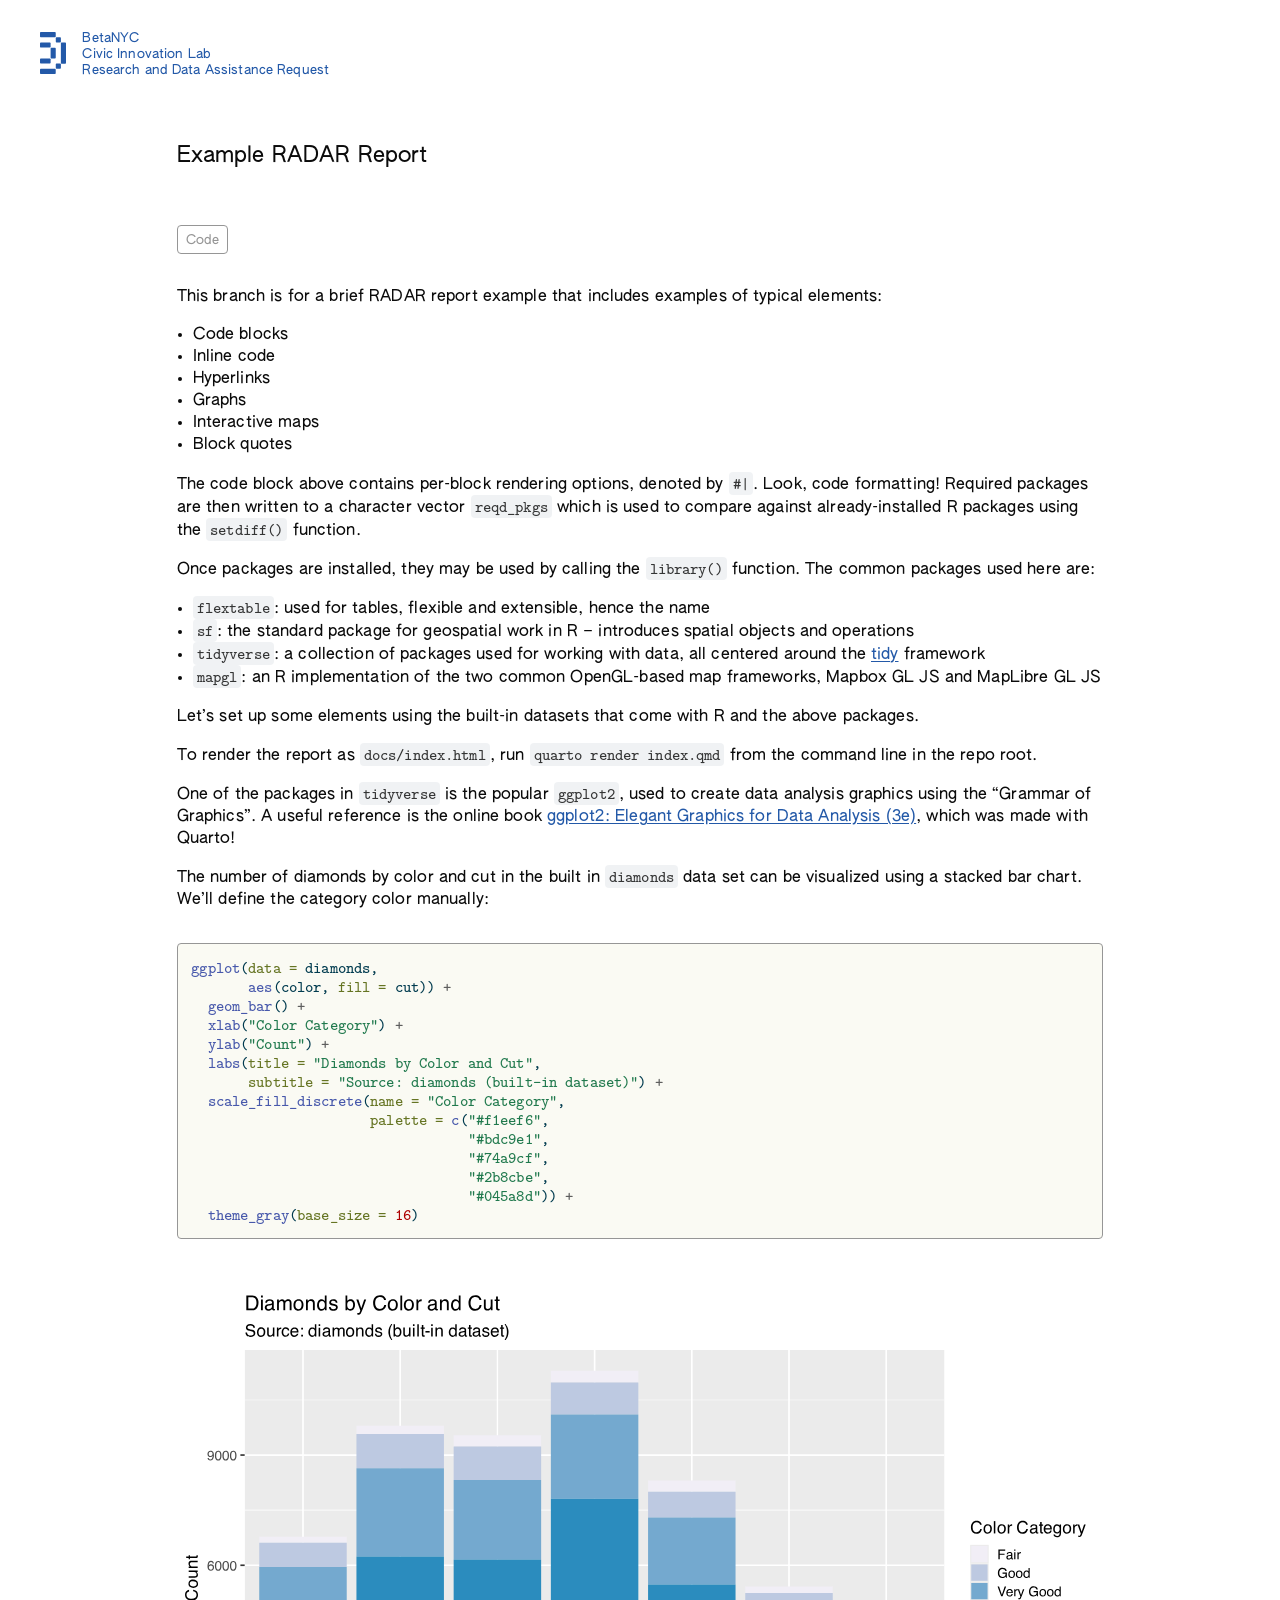
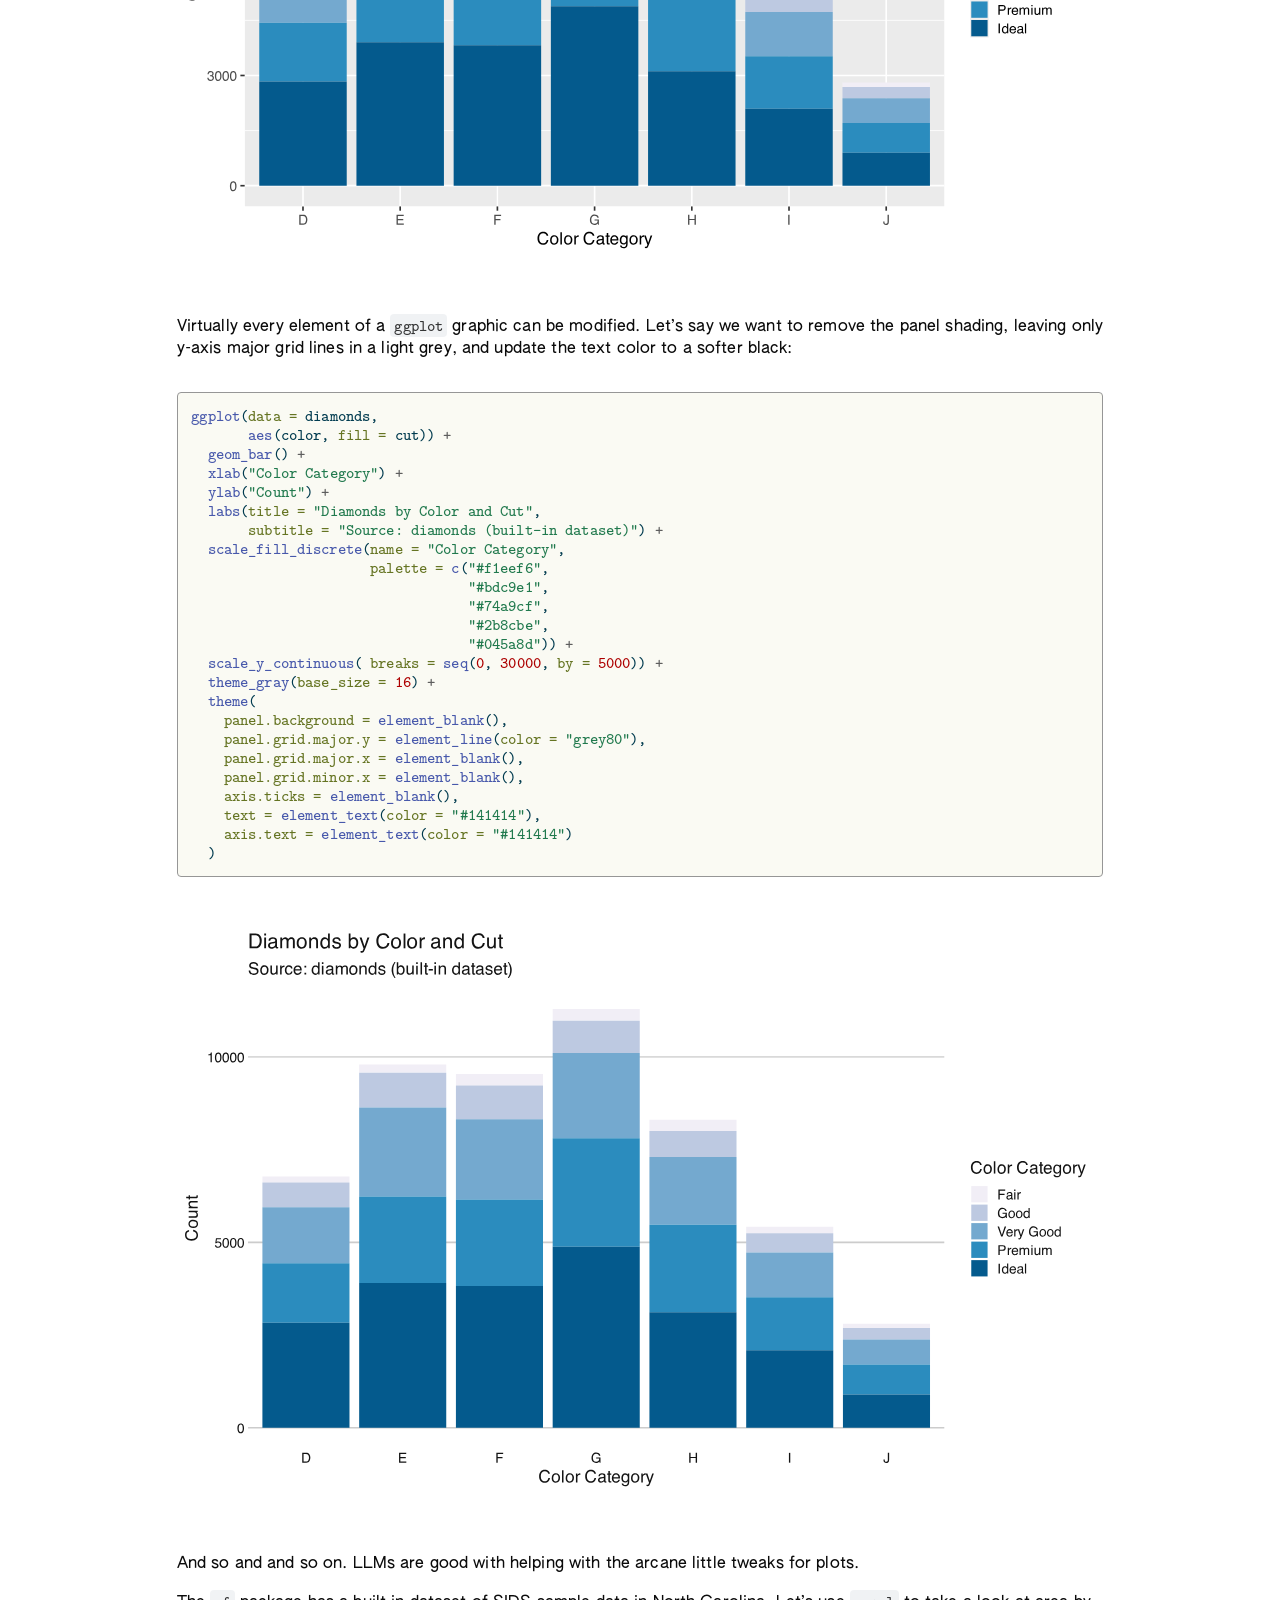
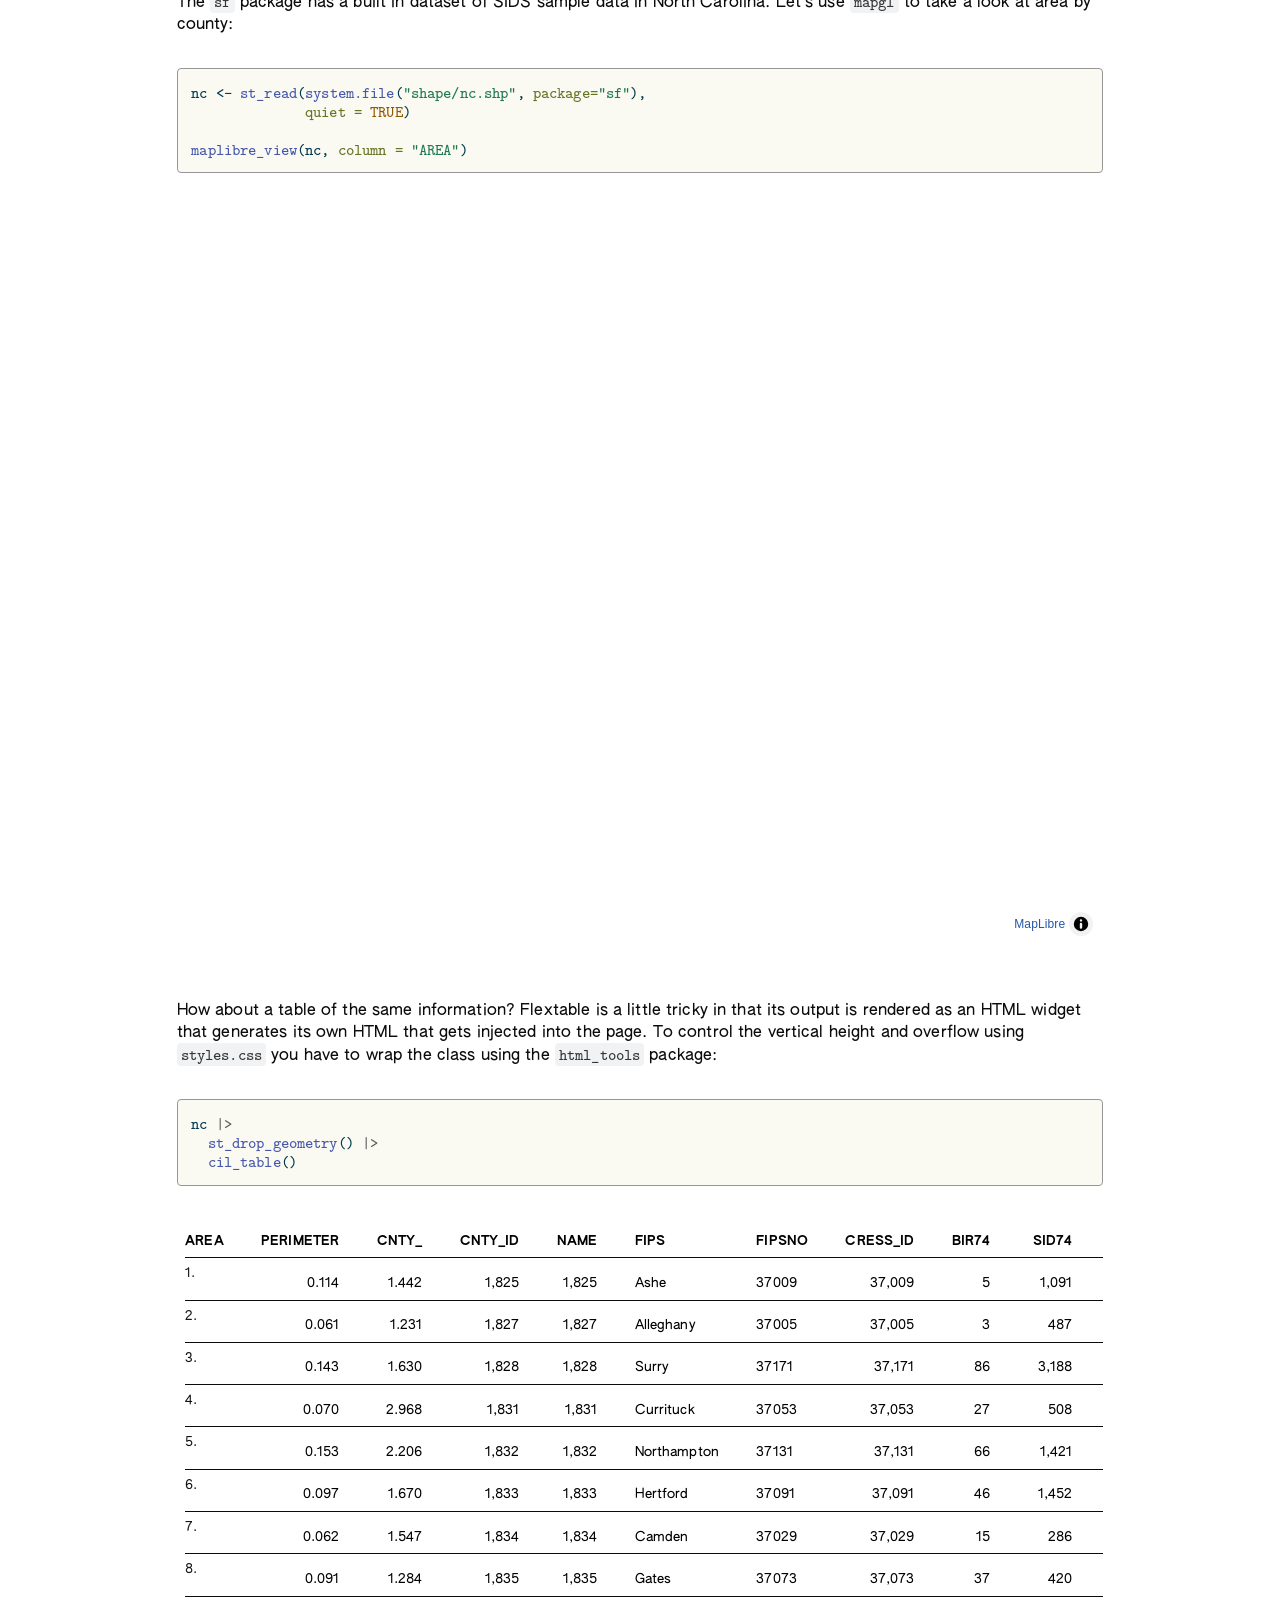
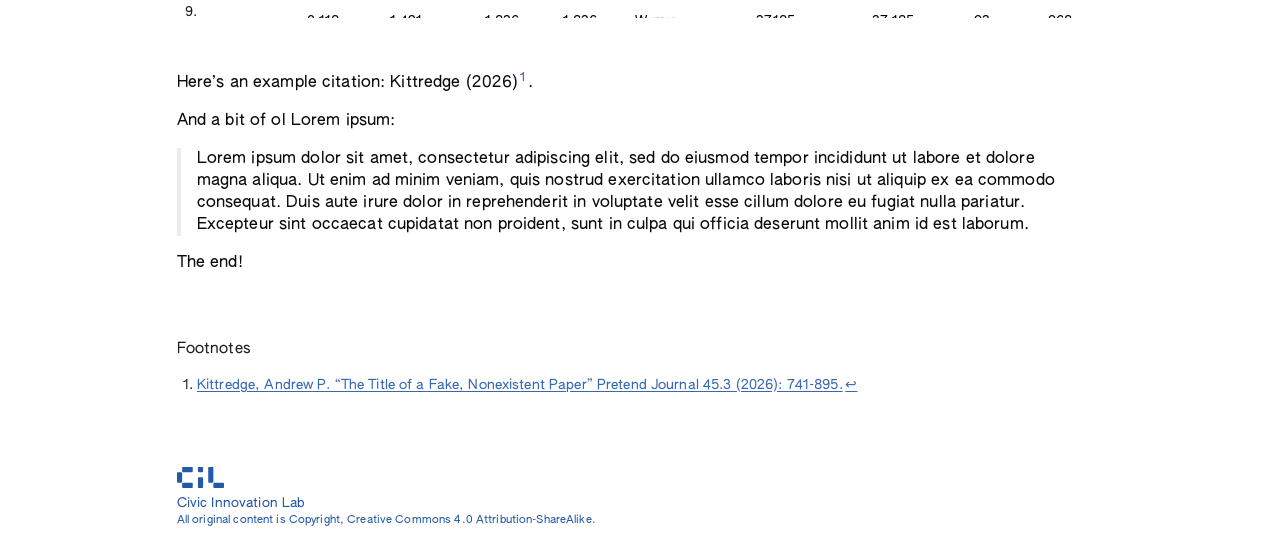
==== commit 1c426a9b: "Switch ggplot text base size from 18 to 16" ====
--- a/docs/index.html
+++ b/docs/index.html
@@ -274,7 +274,7 @@
 <span id="cb2-11"><a href="#cb2-11" aria-hidden="true" tabindex="-1"></a>                                  <span class="st">"#74a9cf"</span>,</span>
 <span id="cb2-12"><a href="#cb2-12" aria-hidden="true" tabindex="-1"></a>                                  <span class="st">"#2b8cbe"</span>,</span>
 <span id="cb2-13"><a href="#cb2-13" aria-hidden="true" tabindex="-1"></a>                                  <span class="st">"#045a8d"</span>)) <span class="sc">+</span></span>
-<span id="cb2-14"><a href="#cb2-14" aria-hidden="true" tabindex="-1"></a>  <span class="fu">theme_gray</span>(<span class="at">base_size =</span> <span class="dv">18</span>)</span></code></pre></div><button title="Copy to Clipboard" class="code-copy-button"><i class="bi"></i></button></div>
+<span id="cb2-14"><a href="#cb2-14" aria-hidden="true" tabindex="-1"></a>  <span class="fu">theme_gray</span>(<span class="at">base_size =</span> <span class="dv">16</span>)</span></code></pre></div><button title="Copy to Clipboard" class="code-copy-button"><i class="bi"></i></button></div>
 <div class="cell-output-display">
 <div>
 <figure class="figure">
@@ -299,7 +299,7 @@
 <span id="cb3-12"><a href="#cb3-12" aria-hidden="true" tabindex="-1"></a>                                  <span class="st">"#2b8cbe"</span>,</span>
 <span id="cb3-13"><a href="#cb3-13" aria-hidden="true" tabindex="-1"></a>                                  <span class="st">"#045a8d"</span>)) <span class="sc">+</span></span>
 <span id="cb3-14"><a href="#cb3-14" aria-hidden="true" tabindex="-1"></a>  <span class="fu">scale_y_continuous</span>( <span class="at">breaks =</span> <span class="fu">seq</span>(<span class="dv">0</span>, <span class="dv">30000</span>, <span class="at">by =</span> <span class="dv">5000</span>)) <span class="sc">+</span></span>
-<span id="cb3-15"><a href="#cb3-15" aria-hidden="true" tabindex="-1"></a>  <span class="fu">theme_gray</span>(<span class="at">base_size =</span> <span class="dv">18</span>) <span class="sc">+</span></span>
+<span id="cb3-15"><a href="#cb3-15" aria-hidden="true" tabindex="-1"></a>  <span class="fu">theme_gray</span>(<span class="at">base_size =</span> <span class="dv">16</span>) <span class="sc">+</span></span>
 <span id="cb3-16"><a href="#cb3-16" aria-hidden="true" tabindex="-1"></a>  <span class="fu">theme</span>(</span>
 <span id="cb3-17"><a href="#cb3-17" aria-hidden="true" tabindex="-1"></a>    <span class="at">panel.background =</span> <span class="fu">element_blank</span>(),</span>
 <span id="cb3-18"><a href="#cb3-18" aria-hidden="true" tabindex="-1"></a>    <span class="at">panel.grid.major.y =</span> <span class="fu">element_line</span>(<span class="at">color =</span> <span class="st">"grey80"</span>),</span>
@@ -325,8 +325,8 @@
 <span id="cb4-3"><a href="#cb4-3" aria-hidden="true" tabindex="-1"></a></span>
 <span id="cb4-4"><a href="#cb4-4" aria-hidden="true" tabindex="-1"></a><span class="fu">maplibre_view</span>(nc, <span class="at">column =</span> <span class="st">"AREA"</span>)</span></code></pre></div><button title="Copy to Clipboard" class="code-copy-button"><i class="bi"></i></button></div>
 <div class="cell-output-display">
-<div id="htmlwidget-7ef8e69a8d43c111ab4f" style="width:100%;height:800px;" class="maplibregl html-widget"></div>
-<script type="application/json" data-for="htmlwidget-7ef8e69a8d43c111ab4f">{"x":{"style":"https://basemaps.cartocdn.com/gl/positron-gl-style/style.json","center":[0,0],"zoom":0,"bearing":0,"pitch":0,"projection":"globe","additional_params":{"bounds":[-84.32377349183859,33.882164613448,-75.45658042665657,36.58976786214143]},"setProjection":[{"projection":"globe"}],"layers":[{"id":"quickview","type":"fill","source":{"type":"geojson","data":{"type":"FeatureCollection","features":[{"type":"Feature","properties":{"AREA":0.114,"PERIMETER":1.442,"CNTY_":1825.0,"CNTY_ID":1825.0,"NAME":"Ashe","FIPS":"37009","FIPSNO":37009.0,"CRESS_ID":5,"BIR74":1091.0,"SID74":1.0,"NWBIR74":10.0,"BIR79":1364.0,"SID79":0.0,"NWBIR79":19.0,"popup_content":"<strong>AREA:\u003c/strong> 0.114<br><strong>PERIMETER:\u003c/strong> 1.442<br><strong>CNTY_:\u003c/strong> 1825<br><strong>CNTY_ID:\u003c/strong> 1825<br><strong>NAME:\u003c/strong> Ashe<br><strong>FIPS:\u003c/strong> 37009<br><strong>FIPSNO:\u003c/strong> 37009<br><strong>CRESS_ID:\u003c/strong> 5<br><strong>BIR74:\u003c/strong> 1091<br><strong>SID74:\u003c/strong> 1<br><strong>NWBIR74:\u003c/strong> 10<br><strong>BIR79:\u003c/strong> 1364<br><strong>SID79:\u003c/strong> 0<br><strong>NWBIR79:\u003c/strong> 19"},"geometry":{"type":"MultiPolygon","coordinates":[[[[-81.4725791159128,36.234484911068776],[-81.54066707323906,36.27263465382565],[-81.561808704279,36.273721724918566],[-81.63289475512495,36.34081242651888],[-81.7409080158147,36.39190781825026],[-81.69811491451786,36.47189998589045],[-81.70263271627775,36.51946027942774],[-81.66983505032862,36.58976786214143],[-81.34511938242701,36.57298688538911],[-81.34736321858114,36.538038957888496],[-81.32459513477372,36.51380524655116],[-81.31314219996442,36.480824264352854],[-81.26605052976528,36.437334337581966],[-81.26265497486644,36.405169326282625],[-81.24050541354565,36.37954666440673],[-81.23970416403293,36.365493522175605],[-81.26405839092632,36.35254250240493],[-81.32881265061152,36.36363081739768],[-81.36119343185266,36.35328893166931],[-81.36551174396655,36.33917856379851],[-81.35395216692336,36.29984605067404],[-81.36727355463185,36.27882730015267],[-81.40620845764542,36.285182064634036],[-81.41215185064671,36.26742111799109],[-81.43086001269319,36.26084834251819],[-81.45271130753862,36.23971500113509],[-81.4725791159128,36.234484911068776]]]]}},{"type":"Feature","properties":{"AREA":0.061,"PERIMETER":1.231,"CNTY_":1827.0,"CNTY_ID":1827.0,"NAME":"Alleghany","FIPS":"37005","FIPSNO":37005.0,"CRESS_ID":3,"BIR74":487.0,"SID74":0.0,"NWBIR74":10.0,"BIR79":542.0,"SID79":3.0,"NWBIR79":12.0,"popup_content":"<strong>AREA:\u003c/strong> 0.061<br><strong>PERIMETER:\u003c/strong> 1.231<br><strong>CNTY_:\u003c/strong> 1827<br><strong>CNTY_ID:\u003c/strong> 1827<br><strong>NAME:\u003c/strong> Alleghany<br><strong>FIPS:\u003c/strong> 37005<br><strong>FIPSNO:\u003c/strong> 37005<br><strong>CRESS_ID:\u003c/strong> 3<br><strong>BIR74:\u003c/strong> 487<br><strong>SID74:\u003c/strong> 0<br><strong>NWBIR74:\u003c/strong> 10<br><strong>BIR79:\u003c/strong> 542<br><strong>SID79:\u003c/strong> 3<br><strong>NWBIR79:\u003c/strong> 12"},"geometry":{"type":"MultiPolygon","coordinates":[[[[-81.23970416403293,36.365493522175605],[-81.24050541354565,36.37954666440673],[-81.26265497486644,36.405169326282625],[-81.26605052976528,36.437334337581966],[-81.31314219996442,36.480824264352854],[-81.32459513477372,36.51380524655116],[-81.34736321858114,36.538038957888496],[-81.34511938242701,36.57298688538911],[-80.90324084971819,36.565340753591386],[-80.9333462675816,36.498445171297945],[-80.96557392483462,36.46735187934744],[-80.94946729087631,36.41486597786549],[-80.956188989408,36.40392932620936],[-80.97775045207581,36.391508711517474],[-80.98264096968379,36.37196616331411],[-81.00257739172955,36.36681243790751],[-81.02444449137101,36.37796625621219],[-81.04260364951915,36.41046696829498],[-81.0840565477325,36.43005088632067],[-81.0983700839462,36.431282825441805],[-81.11311845033457,36.4229819295203],[-81.12918685931008,36.42646067870897],[-81.1382052312947,36.417755514192244],[-81.15317497536171,36.424869642657804],[-81.1764839765654,36.41557302254981],[-81.23970416403293,36.365493522175605]]]]}},{"type":"Feature","properties":{"AREA":0.143,"PERIMETER":1.63,"CNTY_":1828.0,"CNTY_ID":1828.0,"NAME":"Surry","FIPS":"37171","FIPSNO":37171.0,"CRESS_ID":86,"BIR74":3188.0,"SID74":5.0,"NWBIR74":208.0,"BIR79":3616.0,"SID79":6.0,"NWBIR79":260.0,"popup_content":"<strong>AREA:\u003c/strong> 0.143<br><strong>PERIMETER:\u003c/strong> 1.63<br><strong>CNTY_:\u003c/strong> 1828<br><strong>CNTY_ID:\u003c/strong> 1828<br><strong>NAME:\u003c/strong> Surry<br><strong>FIPS:\u003c/strong> 37171<br><strong>FIPSNO:\u003c/strong> 37171<br><strong>CRESS_ID:\u003c/strong> 86<br><strong>BIR74:\u003c/strong> 3188<br><strong>SID74:\u003c/strong> 5<br><strong>NWBIR74:\u003c/strong> 208<br><strong>BIR79:\u003c/strong> 3616<br><strong>SID79:\u003c/strong> 6<br><strong>NWBIR79:\u003c/strong> 260"},"geometry":{"type":"MultiPolygon","coordinates":[[[[-80.45612284563826,36.242696802365764],[-80.47616598936159,36.25486588024414],[-80.53666167181652,36.25687576484384],[-80.54479509811719,36.276795685085446],[-80.5539354718084,36.27856933696538],[-80.5903823659675,36.26841414576359],[-80.62409796837309,36.273235275150235],[-80.66722836586688,36.24623828578466],[-80.69644249485663,36.259226713690026],[-80.72382541906471,36.2586082833296],[-80.73415605451137,36.264894620424926],[-80.75235280752753,36.25843235123323],[-80.76608630552359,36.26197220596136],[-80.78249009053037,36.24871236453878],[-80.87417626525814,36.23401726697199],[-80.87065949026692,36.32475657147498],[-80.88871919967637,36.35456032433206],[-80.9243652973016,36.372885751544885],[-80.956188989408,36.40392932620936],[-80.94946729087631,36.41486597786549],[-80.96557392483462,36.46735187934744],[-80.9333462675816,36.498445171297945],[-80.90324084971819,36.565340753591386],[-80.83795352612054,36.56356719043238],[-80.61084144449497,36.557429321797606],[-80.43509229886287,36.55118018319634],[-80.45278875487976,36.25722696843835],[-80.45612284563826,36.242696802365764]]]]}},{"type":"Feature","properties":{"AREA":0.07,"PERIMETER":2.968,"CNTY_":1831.0,"CNTY_ID":1831.0,"NAME":"Currituck","FIPS":"37053","FIPSNO":37053.0,"CRESS_ID":27,"BIR74":508.0,"SID74":1.0,"NWBIR74":123.0,"BIR79":830.0,"SID79":2.0,"NWBIR79":145.0,"popup_content":"<strong>AREA:\u003c/strong> 0.07<br><strong>PERIMETER:\u003c/strong> 2.968<br><strong>CNTY_:\u003c/strong> 1831<br><strong>CNTY_ID:\u003c/strong> 1831<br><strong>NAME:\u003c/strong> Currituck<br><strong>FIPS:\u003c/strong> 37053<br><strong>FIPSNO:\u003c/strong> 37053<br><strong>CRESS_ID:\u003c/strong> 27<br><strong>BIR74:\u003c/strong> 508<br><strong>SID74:\u003c/strong> 1<br><strong>NWBIR74:\u003c/strong> 123<br><strong>BIR79:\u003c/strong> 830<br><strong>SID79:\u003c/strong> 2<br><strong>NWBIR79:\u003c/strong> 145"},"geometry":{"type":"MultiPolygon","coordinates":[[[[-76.00861914582856,36.319753040031515],[-76.01699683827232,36.33788769212467],[-76.0325233003704,36.33613285755117],[-76.04360189821536,36.353748708390505],[-76.0947362292155,36.34907163007647],[-76.16058123481506,36.39205440006242],[-76.15780426434655,36.41284413665025],[-76.16794432285047,36.42724047862022],[-76.32990907697452,36.556207271423354],[-76.12704305077295,36.55731383347745],[-76.04560381383791,36.55710416249584],[-76.03286144101304,36.514527539277154],[-76.09071734976263,36.503720365703394],[-75.97572143414838,36.43637015282843],[-75.9694113211749,36.41527537921225],[-76.00125787767915,36.419070570071945],[-75.95090077258794,36.3656283397931],[-75.927768379059,36.42340099036404],[-75.92423454110902,36.351106425381985],[-75.7996867869341,36.11297896711566],[-75.79847982625635,36.07298221513203],[-75.85479703496755,36.10582891948268],[-75.9134059470777,36.24496096017832],[-75.95715545460473,36.25961239028473],[-75.94157602024298,36.2944972863727],[-76.00861914582856,36.319753040031515]]],[[[-76.0268119032222,36.55686768488648],[-75.998307407195,36.55680288647121],[-75.91155783500494,36.542681440614786],[-75.92445033892174,36.47413160822845],[-75.97692756990017,36.47817074127535],[-75.97593627377263,36.518079380195196],[-76.0268119032222,36.55686768488648]]],[[[-75.90162404741776,36.55634940315931],[-75.87780417252378,36.55602527097413],[-75.77278830494916,36.22941829193265],[-75.78280608068256,36.225355517726605],[-75.90162404741776,36.55634940315931]]]]}},{"type":"Feature","properties":{"AREA":0.153,"PERIMETER":2.206,"CNTY_":1832.0,"CNTY_ID":1832.0,"NAME":"Northampton","FIPS":"37131","FIPSNO":37131.0,"CRESS_ID":66,"BIR74":1421.0,"SID74":9.0,"NWBIR74":1066.0,"BIR79":1606.0,"SID79":3.0,"NWBIR79":1197.0,"popup_content":"<strong>AREA:\u003c/strong> 0.153<br><strong>PERIMETER:\u003c/strong> 2.206<br><strong>CNTY_:\u003c/strong> 1832<br><strong>CNTY_ID:\u003c/strong> 1832<br><strong>NAME:\u003c/strong> Northampton<br><strong>FIPS:\u003c/strong> 37131<br><strong>FIPSNO:\u003c/strong> 37131<br><strong>CRESS_ID:\u003c/strong> 66<br><strong>BIR74:\u003c/strong> 1421<br><strong>SID74:\u003c/strong> 9<br><strong>NWBIR74:\u003c/strong> 1066<br><strong>BIR79:\u003c/strong> 1606<br><strong>SID79:\u003c/strong> 3<br><strong>NWBIR79:\u003c/strong> 1197"},"geometry":{"type":"MultiPolygon","coordinates":[[[[-77.21735377935556,36.24113778246078],[-77.2342989522138,36.21475552833017],[-77.29830372950298,36.211684500538645],[-77.29319911990228,36.16301700813506],[-77.30916788272297,36.16292157323689],[-77.33468144458544,36.18300569004779],[-77.38872208828981,36.203257551604096],[-77.37831559823925,36.24024081182075],[-77.41316014050588,36.25597235708236],[-77.41854698370297,36.28195009487456],[-77.4538115495991,36.3199095550338],[-77.53777468878233,36.30261333491166],[-77.55713080187695,36.30436784321925],[-77.57164996528391,36.314648163298656],[-77.57977567056956,36.32842278659369],[-77.55938280984591,36.376098566394454],[-77.56011579901751,36.40650897892546],[-77.63567209977381,36.44068753445895],[-77.65069547786928,36.47273815404703],[-77.69857894084285,36.47910819315657],[-77.74910956889848,36.473721419579476],[-77.90091759105705,36.5100359862547],[-77.8985655446816,36.553091264578704],[-77.7636352332911,36.553586560287954],[-77.3197420620001,36.55406706888636],[-77.17703744129213,36.55643597201815],[-77.15410749261946,36.52640476461855],[-77.09181967702904,36.50767106004654],[-77.0749962291667,36.48366931931979],[-77.08296130006843,36.470249393251805],[-77.12701448549966,36.4708634837682],[-77.13900798835034,36.45663103010839],[-77.14164729518328,36.4172181276278],[-77.21735377935556,36.24113778246078]]]]}},{"type":"Feature","properties":{"AREA":0.097,"PERIMETER":1.67,"CNTY_":1833.0,"CNTY_ID":1833.0,"NAME":"Hertford","FIPS":"37091","FIPSNO":37091.0,"CRESS_ID":46,"BIR74":1452.0,"SID74":7.0,"NWBIR74":954.0,"BIR79":1838.0,"SID79":5.0,"NWBIR79":1237.0,"popup_content":"<strong>AREA:\u003c/strong> 0.097<br><strong>PERIMETER:\u003c/strong> 1.67<br><strong>CNTY_:\u003c/strong> 1833<br><strong>CNTY_ID:\u003c/strong> 1833<br><strong>NAME:\u003c/strong> Hertford<br><strong>FIPS:\u003c/strong> 37091<br><strong>FIPSNO:\u003c/strong> 37091<br><strong>CRESS_ID:\u003c/strong> 46<br><strong>BIR74:\u003c/strong> 1452<br><strong>SID74:\u003c/strong> 7<br><strong>NWBIR74:\u003c/strong> 954<br><strong>BIR79:\u003c/strong> 1838<br><strong>SID79:\u003c/strong> 5<br><strong>NWBIR79:\u003c/strong> 1237"},"geometry":{"type":"MultiPolygon","coordinates":[[[[-76.74473625842367,36.23407363234286],[-76.98036967825317,36.230392391321196],[-76.99443116245946,36.23573671593176],[-77.12975790751906,36.23361928191704],[-77.21735377935556,36.24113778246078],[-77.14164729518328,36.4172181276278],[-77.13900798835034,36.45663103010839],[-77.12701448549966,36.4708634837682],[-77.08296130006843,36.470249393251805],[-77.0749962291667,36.48366931931979],[-77.09181967702904,36.50767106004654],[-77.15410749261946,36.52640476461855],[-77.17703744129213,36.55643597201815],[-76.92381133731345,36.5542958405659],[-76.90810705570144,36.50443672244768],[-76.94545311132799,36.45911476178656],[-76.9533566262432,36.41938520732143],[-76.94319366555305,36.40188364069241],[-76.92376088441428,36.39259883756011],[-76.74102237738919,36.31532190697974],[-76.70716852174581,36.26628836379777],[-76.74473625842367,36.23407363234286]]]]}},{"type":"Feature","properties":{"AREA":0.062,"PERIMETER":1.547,"CNTY_":1834.0,"CNTY_ID":1834.0,"NAME":"Camden","FIPS":"37029","FIPSNO":37029.0,"CRESS_ID":15,"BIR74":286.0,"SID74":0.0,"NWBIR74":115.0,"BIR79":350.0,"SID79":2.0,"NWBIR79":139.0,"popup_content":"<strong>AREA:\u003c/strong> 0.062<br><strong>PERIMETER:\u003c/strong> 1.547<br><strong>CNTY_:\u003c/strong> 1834<br><strong>CNTY_ID:\u003c/strong> 1834<br><strong>NAME:\u003c/strong> Camden<br><strong>FIPS:\u003c/strong> 37029<br><strong>FIPSNO:\u003c/strong> 37029<br><strong>CRESS_ID:\u003c/strong> 15<br><strong>BIR74:\u003c/strong> 286<br><strong>SID74:\u003c/strong> 0<br><strong>NWBIR74:\u003c/strong> 115<br><strong>BIR79:\u003c/strong> 350<br><strong>SID79:\u003c/strong> 2<br><strong>NWBIR79:\u003c/strong> 139"},"geometry":{"type":"MultiPolygon","coordinates":[[[[-76.00861914582856,36.319753040031515],[-75.9568257994271,36.193930943738465],[-75.98098123449134,36.16988634015534],[-76.18282097982217,36.315395487561524],[-76.19313647756644,36.3250082775183],[-76.21585020021882,36.32800260035168],[-76.23819038679383,36.36138427321384],[-76.2609421779799,36.36391327847458],[-76.2737907604475,36.38156355805063],[-76.30302021704323,36.392000349013784],[-76.32102652360636,36.409799399864866],[-76.4056328549803,36.44731240992781],[-76.49801447200932,36.50405505000566],[-76.56324869505721,36.55540213813737],[-76.49722119286153,36.5559628840074],[-76.32990907697452,36.556207271423354],[-76.16794432285047,36.42724047862022],[-76.15780426434655,36.41284413665025],[-76.16058123481506,36.39205440006242],[-76.0947362292155,36.34907163007647],[-76.04360189821536,36.353748708390505],[-76.0325233003704,36.33613285755117],[-76.01699683827232,36.33788769212467],[-76.00861914582856,36.319753040031515]]]]}},{"type":"Feature","properties":{"AREA":0.091,"PERIMETER":1.284,"CNTY_":1835.0,"CNTY_ID":1835.0,"NAME":"Gates","FIPS":"37073","FIPSNO":37073.0,"CRESS_ID":37,"BIR74":420.0,"SID74":0.0,"NWBIR74":254.0,"BIR79":594.0,"SID79":2.0,"NWBIR79":371.0,"popup_content":"<strong>AREA:\u003c/strong> 0.091<br><strong>PERIMETER:\u003c/strong> 1.284<br><strong>CNTY_:\u003c/strong> 1835<br><strong>CNTY_ID:\u003c/strong> 1835<br><strong>NAME:\u003c/strong> Gates<br><strong>FIPS:\u003c/strong> 37073<br><strong>FIPSNO:\u003c/strong> 37073<br><strong>CRESS_ID:\u003c/strong> 37<br><strong>BIR74:\u003c/strong> 420<br><strong>SID74:\u003c/strong> 0<br><strong>NWBIR74:\u003c/strong> 254<br><strong>BIR79:\u003c/strong> 594<br><strong>SID79:\u003c/strong> 2<br><strong>NWBIR79:\u003c/strong> 371"},"geometry":{"type":"MultiPolygon","coordinates":[[[[-76.56217640583053,36.340723718820705],[-76.60391000899095,36.315138887770615],[-76.64788729466261,36.31547073521002],[-76.68840787204532,36.294673224781015],[-76.77631799230939,36.35848470616317],[-76.92376088441428,36.39259883756011],[-76.94319366555305,36.40188364069241],[-76.9533566262432,36.41938520732143],[-76.94545311132799,36.45911476178656],[-76.90810705570144,36.50443672244768],[-76.92381133731345,36.5542958405659],[-76.92130882321706,36.55430728569331],[-76.56324869505721,36.55540213813737],[-76.49801447200932,36.50405505000566],[-76.50213348257446,36.452439190746205],[-76.46001596321436,36.37405226717593],[-76.56217640583053,36.340723718820705]]]]}},{"type":"Feature","properties":{"AREA":0.118,"PERIMETER":1.421,"CNTY_":1836.0,"CNTY_ID":1836.0,"NAME":"Warren","FIPS":"37185","FIPSNO":37185.0,"CRESS_ID":93,"BIR74":968.0,"SID74":4.0,"NWBIR74":748.0,"BIR79":1190.0,"SID79":2.0,"NWBIR79":844.0,"popup_content":"<strong>AREA:\u003c/strong> 0.118<br><strong>PERIMETER:\u003c/strong> 1.421<br><strong>CNTY_:\u003c/strong> 1836<br><strong>CNTY_ID:\u003c/strong> 1836<br><strong>NAME:\u003c/strong> Warren<br><strong>FIPS:\u003c/strong> 37185<br><strong>FIPSNO:\u003c/strong> 37185<br><strong>CRESS_ID:\u003c/strong> 93<br><strong>BIR74:\u003c/strong> 968<br><strong>SID74:\u003c/strong> 4<br><strong>NWBIR74:\u003c/strong> 748<br><strong>BIR79:\u003c/strong> 1190<br><strong>SID79:\u003c/strong> 2<br><strong>NWBIR79:\u003c/strong> 844"},"geometry":{"type":"MultiPolygon","coordinates":[[[[-78.30847880220419,36.26018805652581],[-78.28264525978238,36.29202902153675],[-78.32096710506991,36.54567626576967],[-78.05137874544123,36.552621928850556],[-77.8985655446816,36.553091264578704],[-77.90091759105705,36.5100359862547],[-77.91663442792736,36.50078531948516],[-77.92984628320244,36.35313510901505],[-77.95179574725661,36.28138131441684],[-78.0059965322022,36.196096759216694],[-78.05806085592074,36.21147323469264],[-78.10933924920624,36.21365861972356],[-78.13443299378045,36.2367332293077],[-78.30847880220419,36.26018805652581]]]]}},{"type":"Feature","properties":{"AREA":0.124,"PERIMETER":1.428,"CNTY_":1837.0,"CNTY_ID":1837.0,"NAME":"Stokes","FIPS":"37169","FIPSNO":37169.0,"CRESS_ID":85,"BIR74":1612.0,"SID74":1.0,"NWBIR74":160.0,"BIR79":2038.0,"SID79":5.0,"NWBIR79":176.0,"popup_content":"<strong>AREA:\u003c/strong> 0.124<br><strong>PERIMETER:\u003c/strong> 1.428<br><strong>CNTY_:\u003c/strong> 1837<br><strong>CNTY_ID:\u003c/strong> 1837<br><strong>NAME:\u003c/strong> Stokes<br><strong>FIPS:\u003c/strong> 37169<br><strong>FIPSNO:\u003c/strong> 37169<br><strong>CRESS_ID:\u003c/strong> 85<br><strong>BIR74:\u003c/strong> 1612<br><strong>SID74:\u003c/strong> 1<br><strong>NWBIR74:\u003c/strong> 160<br><strong>BIR79:\u003c/strong> 2038<br><strong>SID79:\u003c/strong> 5<br><strong>NWBIR79:\u003c/strong> 176"},"geometry":{"type":"MultiPolygon","coordinates":[[[[-80.02543531323805,36.25036872129415],[-80.45278875487976,36.25722696843835],[-80.43509229886287,36.55118018319634],[-80.04786345265646,36.547271331299726],[-80.02382236600721,36.54516180666156],[-80.02543531323805,36.25036872129415]]]]}},{"type":"Feature","properties":{"AREA":0.114,"PERIMETER":1.352,"CNTY_":1838.0,"CNTY_ID":1838.0,"NAME":"Caswell","FIPS":"37033","FIPSNO":37033.0,"CRESS_ID":17,"BIR74":1035.0,"SID74":2.0,"NWBIR74":550.0,"BIR79":1253.0,"SID79":2.0,"NWBIR79":597.0,"popup_content":"<strong>AREA:\u003c/strong> 0.114<br><strong>PERIMETER:\u003c/strong> 1.352<br><strong>CNTY_:\u003c/strong> 1838<br><strong>CNTY_ID:\u003c/strong> 1838<br><strong>NAME:\u003c/strong> Caswell<br><strong>FIPS:\u003c/strong> 37033<br><strong>FIPSNO:\u003c/strong> 37033<br><strong>CRESS_ID:\u003c/strong> 17<br><strong>BIR74:\u003c/strong> 1035<br><strong>SID74:\u003c/strong> 2<br><strong>NWBIR74:\u003c/strong> 550<br><strong>BIR79:\u003c/strong> 1253<br><strong>SID79:\u003c/strong> 2<br><strong>NWBIR79:\u003c/strong> 597"},"geometry":{"type":"MultiPolygon","coordinates":[[[[-79.53025745724712,36.24627025729302],[-79.51004653573628,36.547794221064095],[-79.21680278796401,36.54992003953541],[-79.14406204782291,36.546197320799415],[-79.15900877113138,36.233807762813484],[-79.25824014310425,36.23582429320153],[-79.53025745724712,36.24627025729302]]]]}},{"type":"Feature","properties":{"AREA":0.153,"PERIMETER":1.616,"CNTY_":1839.0,"CNTY_ID":1839.0,"NAME":"Rockingham","FIPS":"37157","FIPSNO":37157.0,"CRESS_ID":79,"BIR74":4449.0,"SID74":16.0,"NWBIR74":1243.0,"BIR79":5386.0,"SID79":5.0,"NWBIR79":1369.0,"popup_content":"<strong>AREA:\u003c/strong> 0.153<br><strong>PERIMETER:\u003c/strong> 1.616<br><strong>CNTY_:\u003c/strong> 1839<br><strong>CNTY_ID:\u003c/strong> 1839<br><strong>NAME:\u003c/strong> Rockingham<br><strong>FIPS:\u003c/strong> 37157<br><strong>FIPSNO:\u003c/strong> 37157<br><strong>CRESS_ID:\u003c/strong> 79<br><strong>BIR74:\u003c/strong> 4449<br><strong>SID74:\u003c/strong> 16<br><strong>NWBIR74:\u003c/strong> 1243<br><strong>BIR79:\u003c/strong> 5386<br><strong>SID79:\u003c/strong> 5<br><strong>NWBIR79:\u003c/strong> 1369"},"geometry":{"type":"MultiPolygon","coordinates":[[[[-79.53025745724712,36.24627025729302],[-79.53032600397246,36.236291068816406],[-80.02543531323805,36.25036872129415],[-80.02382236600721,36.54516180666156],[-79.71720095434247,36.548026635036734],[-79.51004653573628,36.547794221064095],[-79.53025745724712,36.24627025729302]]]]}},{"type":"Feature","properties":{"AREA":0.143,"PERIMETER":1.663,"CNTY_":1840.0,"CNTY_ID":1840.0,"NAME":"Granville","FIPS":"37077","FIPSNO":37077.0,"CRESS_ID":39,"BIR74":1671.0,"SID74":4.0,"NWBIR74":930.0,"BIR79":2074.0,"SID79":4.0,"NWBIR79":1058.0,"popup_content":"<strong>AREA:\u003c/strong> 0.143<br><strong>PERIMETER:\u003c/strong> 1.663<br><strong>CNTY_:\u003c/strong> 1840<br><strong>CNTY_ID:\u003c/strong> 1840<br><strong>NAME:\u003c/strong> Granville<br><strong>FIPS:\u003c/strong> 37077<br><strong>FIPSNO:\u003c/strong> 37077<br><strong>CRESS_ID:\u003c/strong> 39<br><strong>BIR74:\u003c/strong> 1671<br><strong>SID74:\u003c/strong> 4<br><strong>NWBIR74:\u003c/strong> 930<br><strong>BIR79:\u003c/strong> 2074<br><strong>SID79:\u003c/strong> 4<br><strong>NWBIR79:\u003c/strong> 1058"},"geometry":{"type":"MultiPolygon","coordinates":[[[[-78.7488496376389,36.063736610636596],[-78.78814180513712,36.06232840993197],[-78.80378232740888,36.0810848982451],[-78.81008424932969,36.11471873296749],[-78.80652858314491,36.231718463035634],[-78.79642693756543,36.543673642771516],[-78.73711443871231,36.546214491281894],[-78.4585270814444,36.541623702070034],[-78.4634734291784,36.52399976504927],[-78.5022237398424,36.50453334221063],[-78.51681154161363,36.4616261900098],[-78.51443917847271,36.17537214644767],[-78.49224480810553,36.17373591287823],[-78.5455757641536,36.06823778767881],[-78.54775039131489,36.01427595866377],[-78.69529788086193,36.066793132462436],[-78.7488496376389,36.063736610636596]]]]}},{"type":"Feature","properties":{"AREA":0.109,"PERIMETER":1.325,"CNTY_":1841.0,"CNTY_ID":1841.0,"NAME":"Person","FIPS":"37145","FIPSNO":37145.0,"CRESS_ID":73,"BIR74":1556.0,"SID74":4.0,"NWBIR74":613.0,"BIR79":1790.0,"SID79":4.0,"NWBIR79":650.0,"popup_content":"<strong>AREA:\u003c/strong> 0.109<br><strong>PERIMETER:\u003c/strong> 1.325<br><strong>CNTY_:\u003c/strong> 1841<br><strong>CNTY_ID:\u003c/strong> 1841<br><strong>NAME:\u003c/strong> Person<br><strong>FIPS:\u003c/strong> 37145<br><strong>FIPSNO:\u003c/strong> 37145<br><strong>CRESS_ID:\u003c/strong> 73<br><strong>BIR74:\u003c/strong> 1556<br><strong>SID74:\u003c/strong> 4<br><strong>NWBIR74:\u003c/strong> 613<br><strong>BIR79:\u003c/strong> 1790<br><strong>SID79:\u003c/strong> 4<br><strong>NWBIR79:\u003c/strong> 650"},"geometry":{"type":"MultiPolygon","coordinates":[[[[-78.80652858314491,36.231718463035634],[-78.95081111046694,36.23397861615034],[-79.15900877113138,36.233807762813484],[-79.14406204782291,36.546197320799415],[-78.79642693756543,36.543673642771516],[-78.80652858314491,36.231718463035634]]]]}},{"type":"Feature","properties":{"AREA":0.072,"PERIMETER":1.085,"CNTY_":1842.0,"CNTY_ID":1842.0,"NAME":"Vance","FIPS":"37181","FIPSNO":37181.0,"CRESS_ID":91,"BIR74":2180.0,"SID74":4.0,"NWBIR74":1179.0,"BIR79":2753.0,"SID79":6.0,"NWBIR79":1492.0,"popup_content":"<strong>AREA:\u003c/strong> 0.072<br><strong>PERIMETER:\u003c/strong> 1.085<br><strong>CNTY_:\u003c/strong> 1842<br><strong>CNTY_ID:\u003c/strong> 1842<br><strong>NAME:\u003c/strong> Vance<br><strong>FIPS:\u003c/strong> 37181<br><strong>FIPSNO:\u003c/strong> 37181<br><strong>CRESS_ID:\u003c/strong> 91<br><strong>BIR74:\u003c/strong> 2180<br><strong>SID74:\u003c/strong> 4<br><strong>NWBIR74:\u003c/strong> 1179<br><strong>BIR79:\u003c/strong> 2753<br><strong>SID79:\u003c/strong> 6<br><strong>NWBIR79:\u003c/strong> 1492"},"geometry":{"type":"MultiPolygon","coordinates":[[[[-78.49224480810553,36.17373591287823],[-78.51443917847271,36.17537214644767],[-78.51681154161363,36.4616261900098],[-78.5022237398424,36.50453334221063],[-78.4634734291784,36.52399976504927],[-78.4585270814444,36.541623702070034],[-78.32096710506991,36.54567626576967],[-78.28264525978238,36.29202902153675],[-78.30847880220419,36.26018805652581],[-78.3457644868356,36.22532966451986],[-78.38057058687407,36.224898385178946],[-78.41667387870069,36.162322969965594],[-78.49224480810553,36.17373591287823]]]]}},{"type":"Feature","properties":{"AREA":0.19,"PERIMETER":2.204,"CNTY_":1846.0,"CNTY_ID":1846.0,"NAME":"Halifax","FIPS":"37083","FIPSNO":37083.0,"CRESS_ID":42,"BIR74":3608.0,"SID74":18.0,"NWBIR74":2365.0,"BIR79":4463.0,"SID79":17.0,"NWBIR79":2980.0,"popup_content":"<strong>AREA:\u003c/strong> 0.19<br><strong>PERIMETER:\u003c/strong> 2.204<br><strong>CNTY_:\u003c/strong> 1846<br><strong>CNTY_ID:\u003c/strong> 1846<br><strong>NAME:\u003c/strong> Halifax<br><strong>FIPS:\u003c/strong> 37083<br><strong>FIPSNO:\u003c/strong> 37083<br><strong>CRESS_ID:\u003c/strong> 42<br><strong>BIR74:\u003c/strong> 3608<br><strong>SID74:\u003c/strong> 18<br><strong>NWBIR74:\u003c/strong> 2365<br><strong>BIR79:\u003c/strong> 4463<br><strong>SID79:\u003c/strong> 17<br><strong>NWBIR79:\u003c/strong> 2980"},"geometry":{"type":"MultiPolygon","coordinates":[[[[-77.3318957095239,36.06813842844492],[-77.40500209107945,35.99487349340921],[-77.42543419849034,35.996219951649266],[-77.43790873250012,36.01419079129112],[-77.46366639284511,36.02653873896488],[-77.52482524179895,36.035540928458616],[-77.53555251331503,36.055728069612776],[-77.53638428578698,36.08251850117766],[-77.54757685713676,36.08864856303545],[-77.60595050192643,36.09754757949053],[-77.64205352341735,36.126855276664344],[-77.68532058434418,36.14675590072172],[-77.70020578709135,36.14432197912192],[-77.71988234560517,36.13426631265252],[-77.74686795383661,36.14657592044944],[-77.80106947202745,36.14440895769905],[-77.81100338194003,36.13597089170044],[-77.88654531611321,36.144591720993986],[-77.9175449415877,36.15693202140841],[-77.9221075923579,36.177882113944165],[-77.93893883137886,36.18770098130448],[-77.95557164633237,36.18390151449696],[-77.97310481305674,36.18919237824845],[-77.98482402881274,36.17759576618025],[-78.0059965322022,36.196096759216694],[-77.95179574725661,36.28138131441684],[-77.92984628320244,36.35313510901505],[-77.91663442792736,36.50078531948516],[-77.90091759105705,36.5100359862547],[-77.74910956889848,36.473721419579476],[-77.69857894084285,36.47910819315657],[-77.65069547786928,36.47273815404703],[-77.63567209977381,36.44068753445895],[-77.56011579901751,36.40650897892546],[-77.55938280984591,36.376098566394454],[-77.57977567056956,36.32842278659369],[-77.57164996528391,36.314648163298656],[-77.55713080187695,36.30436784321925],[-77.53777468878233,36.30261333491166],[-77.4538115495991,36.3199095550338],[-77.41854698370297,36.28195009487456],[-77.41316014050588,36.25597235708236],[-77.37831559823925,36.24024081182075],[-77.38872208828981,36.203257551604096],[-77.33468144458544,36.18300569004779],[-77.30916788272297,36.16292157323689],[-77.29319911990228,36.16301700813506],[-77.2700966133571,36.15568150533153],[-77.25560015041263,36.130844285583],[-77.25718700421525,36.11862972132248],[-77.24072210781311,36.10145998335499],[-77.30956400247969,36.08760097476142],[-77.3318957095239,36.06813842844492]]]]}},{"type":"Feature","properties":{"AREA":0.053,"PERIMETER":1.171,"CNTY_":1848.0,"CNTY_ID":1848.0,"NAME":"Pasquotank","FIPS":"37139","FIPSNO":37139.0,"CRESS_ID":70,"BIR74":1638.0,"SID74":3.0,"NWBIR74":622.0,"BIR79":2275.0,"SID79":4.0,"NWBIR79":933.0,"popup_content":"<strong>AREA:\u003c/strong> 0.053<br><strong>PERIMETER:\u003c/strong> 1.171<br><strong>CNTY_:\u003c/strong> 1848<br><strong>CNTY_ID:\u003c/strong> 1848<br><strong>NAME:\u003c/strong> Pasquotank<br><strong>FIPS:\u003c/strong> 37139<br><strong>FIPSNO:\u003c/strong> 37139<br><strong>CRESS_ID:\u003c/strong> 70<br><strong>BIR74:\u003c/strong> 1638<br><strong>SID74:\u003c/strong> 3<br><strong>NWBIR74:\u003c/strong> 622<br><strong>BIR79:\u003c/strong> 2275<br><strong>SID79:\u003c/strong> 4<br><strong>NWBIR79:\u003c/strong> 933"},"geometry":{"type":"MultiPolygon","coordinates":[[[[-76.29858527946399,36.214387367329465],[-76.32389295623108,36.23378084980381],[-76.37208194857801,36.252502904737966],[-76.46001596321436,36.37405226717593],[-76.50213348257446,36.452439190746205],[-76.49801447200932,36.50405505000566],[-76.4056328549803,36.44731240992781],[-76.32102652360636,36.409799399864866],[-76.30302021704323,36.392000349013784],[-76.2737907604475,36.38156355805063],[-76.2609421779799,36.36391327847458],[-76.23819038679383,36.36138427321384],[-76.21585020021882,36.32800260035168],[-76.19313647756644,36.3250082775183],[-76.18282097982217,36.315395487561524],[-76.21855841133065,36.29676457886907],[-76.11235845117602,36.174578062635234],[-76.14158771165623,36.14784869469312],[-76.23463299998849,36.163519440591976],[-76.29858527946399,36.214387367329465]]]]}},{"type":"Feature","properties":{"AREA":0.199,"PERIMETER":1.984,"CNTY_":1874.0,"CNTY_ID":1874.0,"NAME":"Wilkes","FIPS":"37193","FIPSNO":37193.0,"CRESS_ID":97,"BIR74":3146.0,"SID74":4.0,"NWBIR74":200.0,"BIR79":3725.0,"SID79":7.0,"NWBIR79":222.0,"popup_content":"<strong>AREA:\u003c/strong> 0.199<br><strong>PERIMETER:\u003c/strong> 1.984<br><strong>CNTY_:\u003c/strong> 1874<br><strong>CNTY_ID:\u003c/strong> 1874<br><strong>NAME:\u003c/strong> Wilkes<br><strong>FIPS:\u003c/strong> 37193<br><strong>FIPSNO:\u003c/strong> 37193<br><strong>CRESS_ID:\u003c/strong> 97<br><strong>BIR74:\u003c/strong> 3146<br><strong>SID74:\u003c/strong> 4<br><strong>NWBIR74:\u003c/strong> 200<br><strong>BIR79:\u003c/strong> 3725<br><strong>SID79:\u003c/strong> 7<br><strong>NWBIR79:\u003c/strong> 222"},"geometry":{"type":"MultiPolygon","coordinates":[[[[-81.02036885111782,36.035067814215324],[-81.0838859905479,36.020899514152156],[-81.12386566052807,36.03141632426869],[-81.15726835534451,36.021112559409275],[-81.23581606389428,36.02395388974016],[-81.32168005914667,35.98945742590577],[-81.34716369292892,36.01548877502807],[-81.38852479731553,36.03769775904637],[-81.39796318746201,36.056187481662924],[-81.42945125335665,36.065792731092394],[-81.45425592678771,36.08318754783466],[-81.51713270576725,36.095562090300774],[-81.54592749573273,36.111522570331566],[-81.49914313242411,36.136165456567305],[-81.4506270637142,36.190749883423095],[-81.4725791159128,36.234484911068776],[-81.45271130753862,36.23971500113509],[-81.43086001269319,36.26084834251819],[-81.41215185064671,36.26742111799109],[-81.40620845764542,36.285182064634036],[-81.36727355463185,36.27882730015267],[-81.35395216692336,36.29984605067404],[-81.36551174396655,36.33917856379851],[-81.36119343185266,36.35328893166931],[-81.32881265061152,36.36363081739768],[-81.26405839092632,36.35254250240493],[-81.23970416403293,36.365493522175605],[-81.1764839765654,36.41557302254981],[-81.15317497536171,36.424869642657804],[-81.1382052312947,36.417755514192244],[-81.12918685931008,36.42646067870897],[-81.11311845033457,36.4229819295203],[-81.0983700839462,36.431282825441805],[-81.0840565477325,36.43005088632067],[-81.04260364951915,36.41046696829498],[-81.02444449137101,36.37796625621219],[-81.00257739172955,36.36681243790751],[-80.98264096968379,36.37196616331411],[-80.97775045207581,36.391508711517474],[-80.956188989408,36.40392932620936],[-80.9243652973016,36.372885751544885],[-80.88871919967637,36.35456032433206],[-80.87065949026692,36.32475657147498],[-80.87417626525814,36.23401726697199],[-80.87720501674808,36.0525402983731],[-80.98875138663928,36.05348163118433],[-81.02036885111782,36.035067814215324]]]]}},{"type":"Feature","properties":{"AREA":0.081,"PERIMETER":1.288,"CNTY_":1880.0,"CNTY_ID":1880.0,"NAME":"Watauga","FIPS":"37189","FIPSNO":37189.0,"CRESS_ID":95,"BIR74":1323.0,"SID74":1.0,"NWBIR74":17.0,"BIR79":1775.0,"SID79":1.0,"NWBIR79":33.0,"popup_content":"<strong>AREA:\u003c/strong> 0.081<br><strong>PERIMETER:\u003c/strong> 1.288<br><strong>CNTY_:\u003c/strong> 1880<br><strong>CNTY_ID:\u003c/strong> 1880<br><strong>NAME:\u003c/strong> Watauga<br><strong>FIPS:\u003c/strong> 37189<br><strong>FIPSNO:\u003c/strong> 37189<br><strong>CRESS_ID:\u003c/strong> 95<br><strong>BIR74:\u003c/strong> 1323<br><strong>SID74:\u003c/strong> 1<br><strong>NWBIR74:\u003c/strong> 17<br><strong>BIR79:\u003c/strong> 1775<br><strong>SID79:\u003c/strong> 1<br><strong>NWBIR79:\u003c/strong> 33"},"geometry":{"type":"MultiPolygon","coordinates":[[[[-81.80605309991252,36.10468881257847],[-81.81698648066184,36.10951415197693],[-81.82214476156653,36.15798306818124],[-81.85007726272963,36.18159901987258],[-81.8850288365668,36.188762202869874],[-81.89840375650004,36.198981359416955],[-81.90639991289542,36.22199112928183],[-81.89383451209946,36.267106907156126],[-81.9109940465041,36.29087512304155],[-81.8304104194036,36.3347788773136],[-81.73032461838157,36.32946714634776],[-81.70928987543692,36.33385024924321],[-81.74021317713631,36.361982497538975],[-81.7409080158147,36.39190781825026],[-81.63289475512495,36.34081242651888],[-81.561808704279,36.273721724918566],[-81.54066707323906,36.27263465382565],[-81.4725791159128,36.234484911068776],[-81.4506270637142,36.190749883423095],[-81.49914313242411,36.136165456567305],[-81.54592749573273,36.111522570331566],[-81.65883131126917,36.11772105747645],[-81.80605309991252,36.10468881257847]]]]}},{"type":"Feature","properties":{"AREA":0.063,"PERIMETER":1.0,"CNTY_":1881.0,"CNTY_ID":1881.0,"NAME":"Perquimans","FIPS":"37143","FIPSNO":37143.0,"CRESS_ID":72,"BIR74":484.0,"SID74":1.0,"NWBIR74":230.0,"BIR79":676.0,"SID79":0.0,"NWBIR79":310.0,"popup_content":"<strong>AREA:\u003c/strong> 0.063<br><strong>PERIMETER:\u003c/strong> 1<br><strong>CNTY_:\u003c/strong> 1881<br><strong>CNTY_ID:\u003c/strong> 1881<br><strong>NAME:\u003c/strong> Perquimans<br><strong>FIPS:\u003c/strong> 37143<br><strong>FIPSNO:\u003c/strong> 37143<br><strong>CRESS_ID:\u003c/strong> 72<br><strong>BIR74:\u003c/strong> 484<br><strong>SID74:\u003c/strong> 1<br><strong>NWBIR74:\u003c/strong> 230<br><strong>BIR79:\u003c/strong> 676<br><strong>SID79:\u003c/strong> 0<br><strong>NWBIR79:\u003c/strong> 310"},"geometry":{"type":"MultiPolygon","coordinates":[[[[-76.48019206252431,36.07995236457061],[-76.5366208249869,36.08808492692738],[-76.57526503023502,36.102816794232],[-76.59415775560193,36.239975196990976],[-76.57075075214226,36.2778851053563],[-76.56217640583053,36.340723718820705],[-76.46001596321436,36.37405226717593],[-76.37208194857801,36.252502904737966],[-76.32389295623108,36.23378084980381],[-76.29858527946399,36.214387367329465],[-76.27516144874548,36.1105304965546],[-76.48019206252431,36.07995236457061]]]]}},{"type":"Feature","properties":{"AREA":0.044,"PERIMETER":1.158,"CNTY_":1887.0,"CNTY_ID":1887.0,"NAME":"Chowan","FIPS":"37041","FIPSNO":37041.0,"CRESS_ID":21,"BIR74":751.0,"SID74":1.0,"NWBIR74":368.0,"BIR79":899.0,"SID79":1.0,"NWBIR79":491.0,"popup_content":"<strong>AREA:\u003c/strong> 0.044<br><strong>PERIMETER:\u003c/strong> 1.158<br><strong>CNTY_:\u003c/strong> 1887<br><strong>CNTY_ID:\u003c/strong> 1887<br><strong>NAME:\u003c/strong> Chowan<br><strong>FIPS:\u003c/strong> 37041<br><strong>FIPSNO:\u003c/strong> 37041<br><strong>CRESS_ID:\u003c/strong> 21<br><strong>BIR74:\u003c/strong> 751<br><strong>SID74:\u003c/strong> 1<br><strong>NWBIR74:\u003c/strong> 368<br><strong>BIR79:\u003c/strong> 899<br><strong>SID79:\u003c/strong> 1<br><strong>NWBIR79:\u003c/strong> 491"},"geometry":{"type":"MultiPolygon","coordinates":[[[[-76.68840787204532,36.294673224781015],[-76.64788729466261,36.31547073521002],[-76.60391000899095,36.315138887770615],[-76.56217640583053,36.340723718820705],[-76.57075075214226,36.2778851053563],[-76.59415775560193,36.239975196990976],[-76.57526503023502,36.102816794232],[-76.5366208249869,36.08808492692738],[-76.48019206252431,36.07995236457061],[-76.4200856773898,36.05876601613124],[-76.52267294283727,36.00732958706963],[-76.59366647335776,36.01029309073024],[-76.64868435296363,36.06586799987601],[-76.63287539646399,36.037277484570076],[-76.6898230006107,36.04977005309435],[-76.72617977444006,36.15698001149726],[-76.68840787204532,36.294673224781015]]]]}},{"type":"Feature","properties":{"AREA":0.064,"PERIMETER":1.213,"CNTY_":1892.0,"CNTY_ID":1892.0,"NAME":"Avery","FIPS":"37011","FIPSNO":37011.0,"CRESS_ID":6,"BIR74":781.0,"SID74":0.0,"NWBIR74":4.0,"BIR79":977.0,"SID79":0.0,"NWBIR79":5.0,"popup_content":"<strong>AREA:\u003c/strong> 0.064<br><strong>PERIMETER:\u003c/strong> 1.213<br><strong>CNTY_:\u003c/strong> 1892<br><strong>CNTY_ID:\u003c/strong> 1892<br><strong>NAME:\u003c/strong> Avery<br><strong>FIPS:\u003c/strong> 37011<br><strong>FIPSNO:\u003c/strong> 37011<br><strong>CRESS_ID:\u003c/strong> 6<br><strong>BIR74:\u003c/strong> 781<br><strong>SID74:\u003c/strong> 0<br><strong>NWBIR74:\u003c/strong> 4<br><strong>BIR79:\u003c/strong> 977<br><strong>SID79:\u003c/strong> 0<br><strong>NWBIR79:\u003c/strong> 5"},"geometry":{"type":"MultiPolygon","coordinates":[[[[-81.94117972318882,35.95510184939408],[-81.96123009720397,35.939346733046214],[-81.94478752453418,35.91873985496624],[-81.94685493697902,35.9105381681339],[-81.98820012009969,35.90576911189869],[-82.00490181311717,35.91456545724874],[-82.04894228078223,35.9673590426288],[-82.04256476180554,36.005132511504875],[-82.0621660595258,36.035648541234856],[-82.07760205165083,36.10025996371803],[-82.02029491884959,36.129834049581696],[-81.9329516939568,36.26344402159123],[-81.9109940465041,36.29087512304155],[-81.89383451209946,36.267106907156126],[-81.90639991289542,36.22199112928183],[-81.89840375650004,36.198981359416955],[-81.8850288365668,36.188762202869874],[-81.85007726272963,36.18159901987258],[-81.82214476156653,36.15798306818124],[-81.81698648066184,36.10951415197693],[-81.80605309991252,36.10468881257847],[-81.7320980302399,36.058604946196894],[-81.80261712863636,35.96045984729585],[-81.85970275133006,35.97046879721193],[-81.88064681202786,35.98965270923065],[-81.90068251015542,35.99477939209717],[-81.92198422917134,35.98264062469911],[-81.94117972318882,35.95510184939408]]]]}},{"type":"Feature","properties":{"AREA":0.086,"PERIMETER":1.267,"CNTY_":1893.0,"CNTY_ID":1893.0,"NAME":"Yadkin","FIPS":"37197","FIPSNO":37197.0,"CRESS_ID":99,"BIR74":1269.0,"SID74":1.0,"NWBIR74":65.0,"BIR79":1568.0,"SID79":1.0,"NWBIR79":76.0,"popup_content":"<strong>AREA:\u003c/strong> 0.086<br><strong>PERIMETER:\u003c/strong> 1.267<br><strong>CNTY_:\u003c/strong> 1893<br><strong>CNTY_ID:\u003c/strong> 1893<br><strong>NAME:\u003c/strong> Yadkin<br><strong>FIPS:\u003c/strong> 37197<br><strong>FIPSNO:\u003c/strong> 37197<br><strong>CRESS_ID:\u003c/strong> 99<br><strong>BIR74:\u003c/strong> 1269<br><strong>SID74:\u003c/strong> 1<br><strong>NWBIR74:\u003c/strong> 65<br><strong>BIR79:\u003c/strong> 1568<br><strong>SID79:\u003c/strong> 1<br><strong>NWBIR79:\u003c/strong> 76"},"geometry":{"type":"MultiPolygon","coordinates":[[[[-80.49532408982598,36.04340314110928],[-80.68936184785568,36.045614268124496],[-80.87720501674808,36.0525402983731],[-80.87417626525814,36.23401726697199],[-80.78249009053037,36.24871236453878],[-80.76608630552359,36.26197220596136],[-80.75235280752753,36.25843235123323],[-80.73415605451137,36.264894620424926],[-80.72382541906471,36.2586082833296],[-80.69644249485663,36.259226713690026],[-80.66722836586688,36.24623828578466],[-80.62409796837309,36.273235275150235],[-80.5903823659675,36.26841414576359],[-80.5539354718084,36.27856933696538],[-80.54479509811719,36.276795685085446],[-80.53666167181652,36.25687576484384],[-80.47616598936159,36.25486588024414],[-80.45612284563826,36.242696802365764],[-80.44058889897532,36.21962513604456],[-80.4445869493477,36.12344411600873],[-80.4917610219152,36.107834258818926],[-80.50476958279815,36.09507769485978],[-80.50802746023103,36.071021855383954],[-80.49532408982598,36.04340314110928]]]]}},{"type":"Feature","properties":{"AREA":0.128,"PERIMETER":1.554,"CNTY_":1897.0,"CNTY_ID":1897.0,"NAME":"Franklin","FIPS":"37069","FIPSNO":37069.0,"CRESS_ID":35,"BIR74":1399.0,"SID74":2.0,"NWBIR74":736.0,"BIR79":1863.0,"SID79":0.0,"NWBIR79":950.0,"popup_content":"<strong>AREA:\u003c/strong> 0.128<br><strong>PERIMETER:\u003c/strong> 1.554<br><strong>CNTY_:\u003c/strong> 1897<br><strong>CNTY_ID:\u003c/strong> 1897<br><strong>NAME:\u003c/strong> Franklin<br><strong>FIPS:\u003c/strong> 37069<br><strong>FIPSNO:\u003c/strong> 37069<br><strong>CRESS_ID:\u003c/strong> 35<br><strong>BIR74:\u003c/strong> 1399<br><strong>SID74:\u003c/strong> 2<br><strong>NWBIR74:\u003c/strong> 736<br><strong>BIR79:\u003c/strong> 1863<br><strong>SID79:\u003c/strong> 0<br><strong>NWBIR79:\u003c/strong> 950"},"geometry":{"type":"MultiPolygon","coordinates":[[[[-78.25426609004685,35.815680250377675],[-78.26656435845673,35.848531704137976],[-78.30812946070894,35.89360120106271],[-78.32926340262358,35.88800106898772],[-78.35983468608595,35.91882701938129],[-78.39419812888211,35.93245272695249],[-78.43086556026708,35.97286898985716],[-78.54775039131489,36.01427595866377],[-78.5455757641536,36.06823778767881],[-78.49224480810553,36.17373591287823],[-78.41667387870069,36.162322969965594],[-78.38057058687407,36.224898385178946],[-78.3457644868356,36.22532966451986],[-78.30847880220419,36.26018805652581],[-78.13443299378045,36.2367332293077],[-78.10933924920624,36.21365861972356],[-78.05806085592074,36.21147323469264],[-78.0059965322022,36.196096759216694],[-78.13062518566058,36.02162137666484],[-78.25426609004685,35.815680250377675]]]]}},{"type":"Feature","properties":{"AREA":0.108,"PERIMETER":1.483,"CNTY_":1900.0,"CNTY_ID":1900.0,"NAME":"Forsyth","FIPS":"37067","FIPSNO":37067.0,"CRESS_ID":34,"BIR74":11858.0,"SID74":10.0,"NWBIR74":3919.0,"BIR79":15704.0,"SID79":18.0,"NWBIR79":5031.0,"popup_content":"<strong>AREA:\u003c/strong> 0.108<br><strong>PERIMETER:\u003c/strong> 1.483<br><strong>CNTY_:\u003c/strong> 1900<br><strong>CNTY_ID:\u003c/strong> 1900<br><strong>NAME:\u003c/strong> Forsyth<br><strong>FIPS:\u003c/strong> 37067<br><strong>FIPSNO:\u003c/strong> 37067<br><strong>CRESS_ID:\u003c/strong> 34<br><strong>BIR74:\u003c/strong> 11858<br><strong>SID74:\u003c/strong> 10<br><strong>NWBIR74:\u003c/strong> 3919<br><strong>BIR79:\u003c/strong> 15704<br><strong>SID79:\u003c/strong> 18<br><strong>NWBIR79:\u003c/strong> 5031"},"geometry":{"type":"MultiPolygon","coordinates":[[[[-80.03786423237258,36.00632058945916],[-80.12091375156305,36.02169008817116],[-80.2096474240048,36.02156434952067],[-80.21183726025623,35.990260942367016],[-80.33407961304395,35.99270208549104],[-80.33005883389626,35.981372511439154],[-80.38001768244754,35.96806678791791],[-80.41136776205187,35.98474822915794],[-80.41775368587689,36.008769303237266],[-80.44972942958323,36.02997533661092],[-80.46464533740891,36.05033077318643],[-80.48391016471385,36.038459249448074],[-80.49532408982598,36.04340314110928],[-80.50802746023103,36.071021855383954],[-80.50476958279815,36.09507769485978],[-80.4917610219152,36.107834258818926],[-80.4445869493477,36.12344411600873],[-80.44058889897532,36.21962513604456],[-80.45612284563826,36.242696802365764],[-80.45278875487976,36.25722696843835],[-80.02543531323805,36.25036872129415],[-80.03786423237258,36.00632058945916]]]]}},{"type":"Feature","properties":{"AREA":0.17,"PERIMETER":1.68,"CNTY_":1903.0,"CNTY_ID":1903.0,"NAME":"Guilford","FIPS":"37081","FIPSNO":37081.0,"CRESS_ID":41,"BIR74":16184.0,"SID74":23.0,"NWBIR74":5483.0,"BIR79":20543.0,"SID79":38.0,"NWBIR79":7089.0,"popup_content":"<strong>AREA:\u003c/strong> 0.17<br><strong>PERIMETER:\u003c/strong> 1.68<br><strong>CNTY_:\u003c/strong> 1903<br><strong>CNTY_ID:\u003c/strong> 1903<br><strong>NAME:\u003c/strong> Guilford<br><strong>FIPS:\u003c/strong> 37081<br><strong>FIPSNO:\u003c/strong> 37081<br><strong>CRESS_ID:\u003c/strong> 41<br><strong>BIR74:\u003c/strong> 16184<br><strong>SID74:\u003c/strong> 23<br><strong>NWBIR74:\u003c/strong> 5483<br><strong>BIR79:\u003c/strong> 20543<br><strong>SID79:\u003c/strong> 38<br><strong>NWBIR79:\u003c/strong> 7089"},"geometry":{"type":"MultiPolygon","coordinates":[[[[-79.53756370202586,35.89110533111858],[-80.0423664181319,35.91694968978219],[-80.03786423237258,36.00632058945916],[-80.02543531323805,36.25036872129415],[-79.53032600397246,36.236291068816406],[-79.53756370202586,35.89110533111858]]]]}},{"type":"Feature","properties":{"AREA":0.111,"PERIMETER":1.392,"CNTY_":1904.0,"CNTY_ID":1904.0,"NAME":"Alamance","FIPS":"37001","FIPSNO":37001.0,"CRESS_ID":1,"BIR74":4672.0,"SID74":13.0,"NWBIR74":1243.0,"BIR79":5767.0,"SID79":11.0,"NWBIR79":1397.0,"popup_content":"<strong>AREA:\u003c/strong> 0.111<br><strong>PERIMETER:\u003c/strong> 1.392<br><strong>CNTY_:\u003c/strong> 1904<br><strong>CNTY_ID:\u003c/strong> 1904<br><strong>NAME:\u003c/strong> Alamance<br><strong>FIPS:\u003c/strong> 37001<br><strong>FIPSNO:\u003c/strong> 37001<br><strong>CRESS_ID:\u003c/strong> 1<br><strong>BIR74:\u003c/strong> 4672<br><strong>SID74:\u003c/strong> 13<br><strong>NWBIR74:\u003c/strong> 1243<br><strong>BIR79:\u003c/strong> 5767<br><strong>SID79:\u003c/strong> 11<br><strong>NWBIR79:\u003c/strong> 1397"},"geometry":{"type":"MultiPolygon","coordinates":[[[[-79.24593092448455,35.868294212287324],[-79.237729090579,35.83738822706501],[-79.54073001986852,35.83712785344558],[-79.53756370202586,35.89110533111858],[-79.53032600397246,36.236291068816406],[-79.53025745724712,36.24627025729302],[-79.25824014310425,36.23582429320153],[-79.25951223154128,36.04803228837961],[-79.27055920672181,35.90474264506613],[-79.24593092448455,35.868294212287324]]]]}},{"type":"Feature","properties":{"AREA":0.18,"PERIMETER":2.151,"CNTY_":1905.0,"CNTY_ID":1905.0,"NAME":"Bertie","FIPS":"37015","FIPSNO":37015.0,"CRESS_ID":8,"BIR74":1324.0,"SID74":6.0,"NWBIR74":921.0,"BIR79":1616.0,"SID79":5.0,"NWBIR79":1161.0,"popup_content":"<strong>AREA:\u003c/strong> 0.18<br><strong>PERIMETER:\u003c/strong> 2.151<br><strong>CNTY_:\u003c/strong> 1905<br><strong>CNTY_ID:\u003c/strong> 1905<br><strong>NAME:\u003c/strong> Bertie<br><strong>FIPS:\u003c/strong> 37015<br><strong>FIPSNO:\u003c/strong> 37015<br><strong>CRESS_ID:\u003c/strong> 8<br><strong>BIR74:\u003c/strong> 1324<br><strong>SID74:\u003c/strong> 6<br><strong>NWBIR74:\u003c/strong> 921<br><strong>BIR79:\u003c/strong> 1616<br><strong>SID79:\u003c/strong> 5<br><strong>NWBIR79:\u003c/strong> 1161"},"geometry":{"type":"MultiPolygon","coordinates":[[[[-76.78273356140622,35.8593950679782],[-76.81020074364172,35.88147038384897],[-76.83450893501008,35.88438844547179],[-76.85639786888608,35.83594197238718],[-76.87815753386828,35.81745211067038],[-76.89815493707108,35.814343015961065],[-76.90448052532133,35.86807262797586],[-76.93577009748074,35.89475986638731],[-76.9904060691836,35.8779978315562],[-77.00410123979894,35.861999011701506],[-77.04799479872572,35.85765009728528],[-77.03385734485258,35.91449259763543],[-77.04056394235994,35.931910364167265],[-77.06597843070409,35.93616742626141],[-77.08969141426321,35.92540231562586],[-77.18835846738811,35.93140617329294],[-77.19557616465093,35.93611344595885],[-77.19308148411274,35.9882523871192],[-77.21522280352943,35.98922502753156],[-77.21349096242726,36.0055212999959],[-77.27640521967052,36.02785584810376],[-77.31494255402905,36.04824121328698],[-77.3318957095239,36.06813842844492],[-77.30956400247969,36.08760097476142],[-77.24072210781311,36.10145998335499],[-77.25718700421525,36.11862972132248],[-77.25560015041263,36.130844285583],[-77.2700966133571,36.15568150533153],[-77.29319911990228,36.16301700813506],[-77.29830372950298,36.211684500538645],[-77.2342989522138,36.21475552833017],[-77.21735377935556,36.24113778246078],[-77.12975790751906,36.23361928191704],[-76.99443116245946,36.23573671593176],[-76.98036967825317,36.230392391321196],[-76.74473625842367,36.23407363234286],[-76.7603450631637,36.144750188608874],[-76.69343093815534,35.99313037477278],[-76.7407945732516,35.93678738818017],[-76.6968862092974,35.94170483254529],[-76.70798691171515,35.9199954762802],[-76.72826628939562,35.91101939785594],[-76.74138876569641,35.88323705132621],[-76.76092801113417,35.864705235756986],[-76.78273356140622,35.8593950679782]]]]}},{"type":"Feature","properties":{"AREA":0.104,"PERIMETER":1.294,"CNTY_":1907.0,"CNTY_ID":1907.0,"NAME":"Orange","FIPS":"37135","FIPSNO":37135.0,"CRESS_ID":68,"BIR74":3164.0,"SID74":4.0,"NWBIR74":776.0,"BIR79":4478.0,"SID79":6.0,"NWBIR79":1086.0,"popup_content":"<strong>AREA:\u003c/strong> 0.104<br><strong>PERIMETER:\u003c/strong> 1.294<br><strong>CNTY_:\u003c/strong> 1907<br><strong>CNTY_ID:\u003c/strong> 1907<br><strong>NAME:\u003c/strong> Orange<br><strong>FIPS:\u003c/strong> 37135<br><strong>FIPSNO:\u003c/strong> 37135<br><strong>CRESS_ID:\u003c/strong> 68<br><strong>BIR74:\u003c/strong> 3164<br><strong>SID74:\u003c/strong> 4<br><strong>NWBIR74:\u003c/strong> 776<br><strong>BIR79:\u003c/strong> 4478<br><strong>SID79:\u003c/strong> 6<br><strong>NWBIR79:\u003c/strong> 1086"},"geometry":{"type":"MultiPolygon","coordinates":[[[[-79.01786751614084,35.85801067725574],[-79.09510174828637,35.85408773413307],[-79.24593092448455,35.868294212287324],[-79.27055920672181,35.90474264506613],[-79.25951223154128,36.04803228837961],[-79.25824014310425,36.23582429320153],[-79.15900877113138,36.233807762813484],[-78.95081111046694,36.23397861615034],[-79.01786751614084,35.85801067725574]]]]}},{"type":"Feature","properties":{"AREA":0.077,"PERIMETER":1.271,"CNTY_":1908.0,"CNTY_ID":1908.0,"NAME":"Durham","FIPS":"37063","FIPSNO":37063.0,"CRESS_ID":32,"BIR74":7970.0,"SID74":16.0,"NWBIR74":3732.0,"BIR79":10432.0,"SID79":22.0,"NWBIR79":4948.0,"popup_content":"<strong>AREA:\u003c/strong> 0.077<br><strong>PERIMETER:\u003c/strong> 1.271<br><strong>CNTY_:\u003c/strong> 1908<br><strong>CNTY_ID:\u003c/strong> 1908<br><strong>NAME:\u003c/strong> Durham<br><strong>FIPS:\u003c/strong> 37063<br><strong>FIPSNO:\u003c/strong> 37063<br><strong>CRESS_ID:\u003c/strong> 32<br><strong>BIR74:\u003c/strong> 7970<br><strong>SID74:\u003c/strong> 16<br><strong>NWBIR74:\u003c/strong> 3732<br><strong>BIR79:\u003c/strong> 10432<br><strong>SID79:\u003c/strong> 22<br><strong>NWBIR79:\u003c/strong> 4948"},"geometry":{"type":"MultiPolygon","coordinates":[[[[-79.01786751614084,35.85801067725574],[-78.95081111046694,36.23397861615034],[-78.80652858314491,36.231718463035634],[-78.81008424932969,36.11471873296749],[-78.80378232740888,36.0810848982451],[-78.78814180513712,36.06232840993197],[-78.7488496376389,36.063736610636596],[-78.75312233532712,36.01160913058382],[-78.7278303638739,36.027219232554444],[-78.71589776578385,36.02663964194587],[-78.70388132868995,35.99747303166188],[-78.70707050693429,35.977091467624724],[-78.73392653051195,35.9347335794895],[-78.76323160051575,35.91462260076721],[-78.80802461752776,35.92007304898022],[-78.82768597430227,35.86037820895513],[-78.90544620312943,35.86066333917853],[-79.01786751614084,35.85801067725574]]]]}},{"type":"Feature","properties":{"AREA":0.142,"PERIMETER":1.64,"CNTY_":1913.0,"CNTY_ID":1913.0,"NAME":"Nash","FIPS":"37127","FIPSNO":37127.0,"CRESS_ID":64,"BIR74":4021.0,"SID74":8.0,"NWBIR74":1851.0,"BIR79":5189.0,"SID79":7.0,"NWBIR79":2274.0,"popup_content":"<strong>AREA:\u003c/strong> 0.142<br><strong>PERIMETER:\u003c/strong> 1.64<br><strong>CNTY_:\u003c/strong> 1913<br><strong>CNTY_ID:\u003c/strong> 1913<br><strong>NAME:\u003c/strong> Nash<br><strong>FIPS:\u003c/strong> 37127<br><strong>FIPSNO:\u003c/strong> 37127<br><strong>CRESS_ID:\u003c/strong> 64<br><strong>BIR74:\u003c/strong> 4021<br><strong>SID74:\u003c/strong> 8<br><strong>NWBIR74:\u003c/strong> 1851<br><strong>BIR79:\u003c/strong> 5189<br><strong>SID79:\u003c/strong> 7<br><strong>NWBIR79:\u003c/strong> 2274"},"geometry":{"type":"MultiPolygon","coordinates":[[[[-78.18664515757665,35.72526992632523],[-78.20533796382425,35.72555214022585],[-78.21126624041922,35.73835023385549],[-78.23376626701707,35.74594890664576],[-78.25426609004685,35.815680250377675],[-78.13062518566058,36.02162137666484],[-78.0059965322022,36.196096759216694],[-77.98482402881274,36.17759576618025],[-77.97310481305674,36.18919237824845],[-77.95557164633237,36.18390151449696],[-77.93893883137886,36.18770098130448],[-77.9221075923579,36.177882113944165],[-77.9175449415877,36.15693202140841],[-77.88654531611321,36.144591720993986],[-77.81100338194003,36.13597089170044],[-77.80106947202745,36.14440895769905],[-77.74686795383661,36.14657592044944],[-77.71988234560517,36.13426631265252],[-77.70020578709135,36.14432197912192],[-77.82984927345797,35.854651887080756],[-77.84462804862653,35.83573125002017],[-77.87275105719014,35.8448634441611],[-78.18664515757665,35.72526992632523]]]]}},{"type":"Feature","properties":{"AREA":0.059,"PERIMETER":1.319,"CNTY_":1927.0,"CNTY_ID":1927.0,"NAME":"Mitchell","FIPS":"37121","FIPSNO":37121.0,"CRESS_ID":61,"BIR74":671.0,"SID74":0.0,"NWBIR74":1.0,"BIR79":919.0,"SID79":2.0,"NWBIR79":4.0,"popup_content":"<strong>AREA:\u003c/strong> 0.059<br><strong>PERIMETER:\u003c/strong> 1.319<br><strong>CNTY_:\u003c/strong> 1927<br><strong>CNTY_ID:\u003c/strong> 1927<br><strong>NAME:\u003c/strong> Mitchell<br><strong>FIPS:\u003c/strong> 37121<br><strong>FIPSNO:\u003c/strong> 37121<br><strong>CRESS_ID:\u003c/strong> 61<br><strong>BIR74:\u003c/strong> 671<br><strong>SID74:\u003c/strong> 0<br><strong>NWBIR74:\u003c/strong> 1<br><strong>BIR79:\u003c/strong> 919<br><strong>SID79:\u003c/strong> 2<br><strong>NWBIR79:\u003c/strong> 4"},"geometry":{"type":"MultiPolygon","coordinates":[[[[-82.1186895188493,35.81865162829409],[-82.14649238889513,35.81860104347757],[-82.14085623982984,35.900391691709764],[-82.14940979071423,35.921566565708076],[-82.18445367898093,35.93499258244225],[-82.19561637136107,35.94749269055174],[-82.19889865411788,36.00188568230327],[-82.23195085422074,36.00398962200744],[-82.24046515206945,35.98431708894176],[-82.25870784827292,35.98578885284255],[-82.30154958794813,36.02943872076331],[-82.30954502010036,36.011586053209705],[-82.3295348354546,36.014374094825335],[-82.34011749983556,36.025508781426694],[-82.34435322170717,36.070349760645456],[-82.38503498465393,36.07861523346875],[-82.40828256621013,36.07542570462336],[-82.37371310809328,36.098806368761416],[-82.31178343927772,36.12225999610587],[-82.262159763732,36.12048716282712],[-82.20758444016558,36.1471272078422],[-82.15390085224065,36.139737326847595],[-82.11792551432674,36.096374525414106],[-82.07760205165083,36.10025996371803],[-82.0621660595258,36.035648541234856],[-82.04256476180554,36.005132511504875],[-82.04894228078223,35.9673590426288],[-82.00490181311717,35.91456545724874],[-81.98820012009969,35.90576911189869],[-81.98317927700715,35.88770265791304],[-81.99073225952729,35.872600044121654],[-82.03451889278597,35.85370421513586],[-82.09783043220608,35.84397810185321],[-82.1186895188493,35.81865162829409]]]]}},{"type":"Feature","properties":{"AREA":0.131,"PERIMETER":1.521,"CNTY_":1928.0,"CNTY_ID":1928.0,"NAME":"Edgecombe","FIPS":"37065","FIPSNO":37065.0,"CRESS_ID":33,"BIR74":3657.0,"SID74":10.0,"NWBIR74":2186.0,"BIR79":4359.0,"SID79":9.0,"NWBIR79":2696.0,"popup_content":"<strong>AREA:\u003c/strong> 0.131<br><strong>PERIMETER:\u003c/strong> 1.521<br><strong>CNTY_:\u003c/strong> 1928<br><strong>CNTY_ID:\u003c/strong> 1928<br><strong>NAME:\u003c/strong> Edgecombe<br><strong>FIPS:\u003c/strong> 37065<br><strong>FIPSNO:\u003c/strong> 37065<br><strong>CRESS_ID:\u003c/strong> 33<br><strong>BIR74:\u003c/strong> 3657<br><strong>SID74:\u003c/strong> 10<br><strong>NWBIR74:\u003c/strong> 2186<br><strong>BIR79:\u003c/strong> 4359<br><strong>SID79:\u003c/strong> 9<br><strong>NWBIR79:\u003c/strong> 2696"},"geometry":{"type":"MultiPolygon","coordinates":[[[[-77.67091617367481,35.67042403968153],[-77.73284591504492,35.739705419632074],[-77.75719191837062,35.798260152723294],[-77.75470454991088,35.82499317894198],[-77.76683571796599,35.83702073007646],[-77.82984927345797,35.854651887080756],[-77.70020578709135,36.14432197912192],[-77.68532058434418,36.14675590072172],[-77.64205352341735,36.126855276664344],[-77.60595050192643,36.09754757949053],[-77.54757685713676,36.08864856303545],[-77.53638428578698,36.08251850117766],[-77.53555251331503,36.055728069612776],[-77.52482524179895,36.035540928458616],[-77.46366639284511,36.02653873896488],[-77.43790873250012,36.01419079129112],[-77.42543419849034,35.996219951649266],[-77.40500209107945,35.99487349340921],[-77.34205748973402,35.90816262657887],[-77.35778944138045,35.81546991968504],[-77.39649452559594,35.82857693730717],[-77.40538299129099,35.81742280890021],[-77.41826942799922,35.822244487827355],[-77.42668484935346,35.80835524770031],[-77.45440319860626,35.79397383059334],[-77.47292792495477,35.79981781479768],[-77.50520872742112,35.766912374734005],[-77.67091617367481,35.67042403968153]]]]}},{"type":"Feature","properties":{"AREA":0.122,"PERIMETER":1.516,"CNTY_":1932.0,"CNTY_ID":1932.0,"NAME":"Caldwell","FIPS":"37027","FIPSNO":37027.0,"CRESS_ID":14,"BIR74":3609.0,"SID74":6.0,"NWBIR74":309.0,"BIR79":4249.0,"SID79":9.0,"NWBIR79":360.0,"popup_content":"<strong>AREA:\u003c/strong> 0.122<br><strong>PERIMETER:\u003c/strong> 1.516<br><strong>CNTY_:\u003c/strong> 1932<br><strong>CNTY_ID:\u003c/strong> 1932<br><strong>NAME:\u003c/strong> Caldwell<br><strong>FIPS:\u003c/strong> 37027<br><strong>FIPSNO:\u003c/strong> 37027<br><strong>CRESS_ID:\u003c/strong> 14<br><strong>BIR74:\u003c/strong> 3609<br><strong>SID74:\u003c/strong> 6<br><strong>NWBIR74:\u003c/strong> 309<br><strong>BIR79:\u003c/strong> 4249<br><strong>SID79:\u003c/strong> 9<br><strong>NWBIR79:\u003c/strong> 360"},"geometry":{"type":"MultiPolygon","coordinates":[[[[-81.3279414615903,35.795191153011096],[-81.37646547934989,35.75016631859736],[-81.41738341267893,35.75603694662871],[-81.45695881580812,35.780065473251064],[-81.5600731441354,35.77557860515663],[-81.59318645848842,35.8132560137666],[-81.70165074989309,35.86892689853131],[-81.74826958388496,35.92088679219656],[-81.77330264945124,35.92233219321551],[-81.77551595585516,35.94407605022831],[-81.80261712863636,35.96045984729585],[-81.7320980302399,36.058604946196894],[-81.80605309991252,36.10468881257847],[-81.65883131126917,36.11772105747645],[-81.54592749573273,36.111522570331566],[-81.51713270576725,36.095562090300774],[-81.45425592678771,36.08318754783466],[-81.42945125335665,36.065792731092394],[-81.39796318746201,36.056187481662924],[-81.38852479731553,36.03769775904637],[-81.34716369292892,36.01548877502807],[-81.32168005914667,35.98945742590577],[-81.32907322583503,35.98937730572024],[-81.33938012817778,35.929372406089165],[-81.33049084112685,35.87593260841133],[-81.3370211959298,35.827760839268294],[-81.3279414615903,35.795191153011096]]]]}},{"type":"Feature","properties":{"AREA":0.08,"PERIMETER":1.307,"CNTY_":1936.0,"CNTY_ID":1936.0,"NAME":"Yancey","FIPS":"37199","FIPSNO":37199.0,"CRESS_ID":100,"BIR74":770.0,"SID74":0.0,"NWBIR74":12.0,"BIR79":869.0,"SID79":1.0,"NWBIR79":10.0,"popup_content":"<strong>AREA:\u003c/strong> 0.08<br><strong>PERIMETER:\u003c/strong> 1.307<br><strong>CNTY_:\u003c/strong> 1936<br><strong>CNTY_ID:\u003c/strong> 1936<br><strong>NAME:\u003c/strong> Yancey<br><strong>FIPS:\u003c/strong> 37199<br><strong>FIPSNO:\u003c/strong> 37199<br><strong>CRESS_ID:\u003c/strong> 100<br><strong>BIR74:\u003c/strong> 770<br><strong>SID74:\u003c/strong> 0<br><strong>NWBIR74:\u003c/strong> 12<br><strong>BIR79:\u003c/strong> 869<br><strong>SID79:\u003c/strong> 1<br><strong>NWBIR79:\u003c/strong> 10"},"geometry":{"type":"MultiPolygon","coordinates":[[[[-82.27904785490284,35.69767249322793],[-82.28142143676001,35.72031998061744],[-82.32169136866912,35.73996436362177],[-82.34169703245556,35.76362225385839],[-82.34524600729932,35.80530855430328],[-82.37510115545832,35.816515216028726],[-82.40566547076425,35.81408451839428],[-82.44133611208272,35.88233905142562],[-82.48694688688455,35.904993118232106],[-82.4838047508738,35.94771723119305],[-82.50679360575101,35.97264925350144],[-82.47505489195193,35.9932833833773],[-82.40828256621013,36.07542570462336],[-82.38503498465393,36.07861523346875],[-82.34435322170717,36.070349760645456],[-82.34011749983556,36.025508781426694],[-82.3295348354546,36.014374094825335],[-82.30954502010036,36.011586053209705],[-82.30154958794813,36.02943872076331],[-82.25870784827292,35.98578885284255],[-82.24046515206945,35.98431708894176],[-82.23195085422074,36.00398962200744],[-82.19889865411788,36.00188568230327],[-82.19561637136107,35.94749269055174],[-82.18445367898093,35.93499258244225],[-82.14940979071423,35.921566565708076],[-82.14085623982984,35.900391691709764],[-82.14649238889513,35.81860104347757],[-82.1186895188493,35.81865162829409],[-82.15443442360714,35.79848981810714],[-82.16413081740428,35.76064417991978],[-82.21162478256718,35.71710609901782],[-82.27904785490284,35.69767249322793]]]]}},{"type":"Feature","properties":{"AREA":0.118,"PERIMETER":1.899,"CNTY_":1937.0,"CNTY_ID":1937.0,"NAME":"Martin","FIPS":"37117","FIPSNO":37117.0,"CRESS_ID":59,"BIR74":1549.0,"SID74":2.0,"NWBIR74":883.0,"BIR79":1849.0,"SID79":1.0,"NWBIR79":1033.0,"popup_content":"<strong>AREA:\u003c/strong> 0.118<br><strong>PERIMETER:\u003c/strong> 1.899<br><strong>CNTY_:\u003c/strong> 1937<br><strong>CNTY_ID:\u003c/strong> 1937<br><strong>NAME:\u003c/strong> Martin<br><strong>FIPS:\u003c/strong> 37117<br><strong>FIPSNO:\u003c/strong> 37117<br><strong>CRESS_ID:\u003c/strong> 59<br><strong>BIR74:\u003c/strong> 1549<br><strong>SID74:\u003c/strong> 2<br><strong>NWBIR74:\u003c/strong> 883<br><strong>BIR79:\u003c/strong> 1849<br><strong>SID79:\u003c/strong> 1<br><strong>NWBIR79:\u003c/strong> 1033"},"geometry":{"type":"MultiPolygon","coordinates":[[[[-77.17814128440361,35.73235296608878],[-77.20734801248977,35.75528652622543],[-77.26050400805737,35.759249752541024],[-77.26418919785054,35.78293884163214],[-77.35778944138045,35.81546991968504],[-77.34205748973402,35.90816262657887],[-77.40500209107945,35.99487349340921],[-77.3318957095239,36.06813842844492],[-77.31494255402905,36.04824121328698],[-77.27640521967052,36.02785584810376],[-77.21349096242726,36.0055212999959],[-77.21522280352943,35.98922502753156],[-77.19308148411274,35.9882523871192],[-77.19557616465093,35.93611344595885],[-77.18835846738811,35.93140617329294],[-77.08969141426321,35.92540231562586],[-77.06597843070409,35.93616742626141],[-77.04056394235994,35.931910364167265],[-77.03385734485258,35.91449259763543],[-77.04799479872572,35.85765009728528],[-77.00410123979894,35.861999011701506],[-76.9904060691836,35.8779978315562],[-76.93577009748074,35.89475986638731],[-76.90448052532133,35.86807262797586],[-76.89815493707108,35.814343015961065],[-76.87815753386828,35.81745211067038],[-76.85639786888608,35.83594197238718],[-76.83450893501008,35.88438844547179],[-76.81020074364172,35.88147038384897],[-76.78273356140622,35.8593950679782],[-76.80634672773681,35.81100199444623],[-76.80494256306945,35.790536294945476],[-76.82562623303284,35.75704333920531],[-76.8379775302805,35.705617869688126],[-76.97958443301478,35.65028918796397],[-77.16096689036246,35.73693823519147],[-77.17814128440361,35.73235296608878]]]]}},{"type":"Feature","properties":{"AREA":0.219,"PERIMETER":2.13,"CNTY_":1938.0,"CNTY_ID":1938.0,"NAME":"Wake","FIPS":"37183","FIPSNO":37183.0,"CRESS_ID":92,"BIR74":14484.0,"SID74":16.0,"NWBIR74":4397.0,"BIR79":20857.0,"SID79":31.0,"NWBIR79":6221.0,"popup_content":"<strong>AREA:\u003c/strong> 0.219<br><strong>PERIMETER:\u003c/strong> 2.13<br><strong>CNTY_:\u003c/strong> 1938<br><strong>CNTY_ID:\u003c/strong> 1938<br><strong>NAME:\u003c/strong> Wake<br><strong>FIPS:\u003c/strong> 37183<br><strong>FIPSNO:\u003c/strong> 37183<br><strong>CRESS_ID:\u003c/strong> 92<br><strong>BIR74:\u003c/strong> 14484<br><strong>SID74:\u003c/strong> 16<br><strong>NWBIR74:\u003c/strong> 4397<br><strong>BIR79:\u003c/strong> 20857<br><strong>SID79:\u003c/strong> 31<br><strong>NWBIR79:\u003c/strong> 6221"},"geometry":{"type":"MultiPolygon","coordinates":[[[[-78.92081117046956,35.57901236445281],[-78.9985475204386,35.601475331806235],[-78.93861940958443,35.76159436349244],[-78.94416608009642,35.770264855319745],[-78.90544620312943,35.86066333917853],[-78.82768597430227,35.86037820895513],[-78.80802461752776,35.92007304898022],[-78.76323160051575,35.91462260076721],[-78.73392653051195,35.9347335794895],[-78.70707050693429,35.977091467624724],[-78.70388132868995,35.99747303166188],[-78.71589776578385,36.02663964194587],[-78.7278303638739,36.027219232554444],[-78.75312233532712,36.01160913058382],[-78.7488496376389,36.063736610636596],[-78.69529788086193,36.066793132462436],[-78.54775039131489,36.01427595866377],[-78.43086556026708,35.97286898985716],[-78.39419812888211,35.93245272695249],[-78.35983468608595,35.91882701938129],[-78.32926340262358,35.88800106898772],[-78.30812946070894,35.89360120106271],[-78.26656435845673,35.848531704137976],[-78.25426609004685,35.815680250377675],[-78.47736243870531,35.69576746105114],[-78.70295172140624,35.5200990920588],[-78.92081117046956,35.57901236445281]]]]}},{"type":"Feature","properties":{"AREA":0.118,"PERIMETER":1.601,"CNTY_":1946.0,"CNTY_ID":1946.0,"NAME":"Madison","FIPS":"37115","FIPSNO":37115.0,"CRESS_ID":58,"BIR74":765.0,"SID74":2.0,"NWBIR74":5.0,"BIR79":926.0,"SID79":2.0,"NWBIR79":3.0,"popup_content":"<strong>AREA:\u003c/strong> 0.118<br><strong>PERIMETER:\u003c/strong> 1.601<br><strong>CNTY_:\u003c/strong> 1946<br><strong>CNTY_ID:\u003c/strong> 1946<br><strong>NAME:\u003c/strong> Madison<br><strong>FIPS:\u003c/strong> 37115<br><strong>FIPSNO:\u003c/strong> 37115<br><strong>CRESS_ID:\u003c/strong> 58<br><strong>BIR74:\u003c/strong> 765<br><strong>SID74:\u003c/strong> 2<br><strong>NWBIR74:\u003c/strong> 5<br><strong>BIR79:\u003c/strong> 926<br><strong>SID79:\u003c/strong> 2<br><strong>NWBIR79:\u003c/strong> 3"},"geometry":{"type":"MultiPolygon","coordinates":[[[[-82.89584183903231,35.948461444934736],[-82.85613716263124,35.94752741490965],[-82.80853519671899,35.92097405585177],[-82.77630844088408,35.95667617682951],[-82.77346330798164,35.987605683660775],[-82.76309489975164,35.99964878173056],[-82.64375514651115,36.051827821605336],[-82.62790858298646,36.05444493805229],[-82.60426400181166,36.04309287308272],[-82.59209398502722,36.02255491898268],[-82.60566625321273,36.00365302529362],[-82.59916470595604,35.96340464270686],[-82.55400499001117,35.95621485918696],[-82.50679360575101,35.97264925350144],[-82.4838047508738,35.94771723119305],[-82.48694688688455,35.904993118232106],[-82.44133611208272,35.88233905142562],[-82.40566547076425,35.81408451839428],[-82.50040231630764,35.79623721142129],[-82.76616229664302,35.694104689496584],[-82.80548507825024,35.6850098676379],[-82.84312978812693,35.691829733294554],[-82.88097215346312,35.67366373686579],[-82.90740271645791,35.727949314228574],[-82.9520515727513,35.739098661314365],[-82.94291203865004,35.766564479687574],[-82.96262001320066,35.791950952294016],[-82.90668926540997,35.872316142819585],[-82.91393882848948,35.92796863535772],[-82.89584183903231,35.948461444934736]]]]}},{"type":"Feature","properties":{"AREA":0.155,"PERIMETER":1.781,"CNTY_":1947.0,"CNTY_ID":1947.0,"NAME":"Iredell","FIPS":"37097","FIPSNO":37097.0,"CRESS_ID":49,"BIR74":4139.0,"SID74":4.0,"NWBIR74":1144.0,"BIR79":5400.0,"SID79":5.0,"NWBIR79":1305.0,"popup_content":"<strong>AREA:\u003c/strong> 0.155<br><strong>PERIMETER:\u003c/strong> 1.781<br><strong>CNTY_:\u003c/strong> 1947<br><strong>CNTY_ID:\u003c/strong> 1947<br><strong>NAME:\u003c/strong> Iredell<br><strong>FIPS:\u003c/strong> 37097<br><strong>FIPSNO:\u003c/strong> 37097<br><strong>CRESS_ID:\u003c/strong> 49<br><strong>BIR74:\u003c/strong> 4139<br><strong>SID74:\u003c/strong> 4<br><strong>NWBIR74:\u003c/strong> 1144<br><strong>BIR79:\u003c/strong> 5400<br><strong>SID79:\u003c/strong> 5<br><strong>NWBIR79:\u003c/strong> 1305"},"geometry":{"type":"MultiPolygon","coordinates":[[[[-80.72630967622436,35.50770634498988],[-80.77602410061276,35.50694664180135],[-80.95514300258688,35.509255797085004],[-80.95087048308963,35.528802383806095],[-80.96123144693672,35.54369862597045],[-80.93107183876347,35.61972614455104],[-81.00337768242971,35.69718979510044],[-81.05457977286507,35.71353548088175],[-81.0720058770069,35.743782062465066],[-81.10868900583111,35.772033380799286],[-81.04890363128654,35.83610129499387],[-80.99514507231741,35.97721055936551],[-81.02036885111782,36.035067814215324],[-80.98875138663928,36.05348163118433],[-80.87720501674808,36.0525402983731],[-80.68936184785568,36.045614268124496],[-80.70575963211496,35.851795809405665],[-80.76591379629687,35.6821763874007],[-80.72630967622436,35.50770634498988]]]]}},{"type":"Feature","properties":{"AREA":0.069,"PERIMETER":1.201,"CNTY_":1948.0,"CNTY_ID":1948.0,"NAME":"Davie","FIPS":"37059","FIPSNO":37059.0,"CRESS_ID":30,"BIR74":1207.0,"SID74":1.0,"NWBIR74":148.0,"BIR79":1438.0,"SID79":3.0,"NWBIR79":177.0,"popup_content":"<strong>AREA:\u003c/strong> 0.069<br><strong>PERIMETER:\u003c/strong> 1.201<br><strong>CNTY_:\u003c/strong> 1948<br><strong>CNTY_ID:\u003c/strong> 1948<br><strong>NAME:\u003c/strong> Davie<br><strong>FIPS:\u003c/strong> 37059<br><strong>FIPSNO:\u003c/strong> 37059<br><strong>CRESS_ID:\u003c/strong> 30<br><strong>BIR74:\u003c/strong> 1207<br><strong>SID74:\u003c/strong> 1<br><strong>NWBIR74:\u003c/strong> 148<br><strong>BIR79:\u003c/strong> 1438<br><strong>SID79:\u003c/strong> 3<br><strong>NWBIR79:\u003c/strong> 177"},"geometry":{"type":"MultiPolygon","coordinates":[[[[-80.45655151648977,35.74593528254212],[-80.48847375528234,35.77575464976909],[-80.52650776917646,35.78194592893838],[-80.57211038163359,35.813950841173686],[-80.6073443259723,35.82239646752789],[-80.63472719450021,35.840397730467636],[-80.70575963211496,35.851795809405665],[-80.68936184785568,36.045614268124496],[-80.49532408982598,36.04340314110928],[-80.48391016471385,36.038459249448074],[-80.46464533740891,36.05033077318643],[-80.44972942958323,36.02997533661092],[-80.41775368587689,36.008769303237266],[-80.41136776205187,35.98474822915794],[-80.38001768244754,35.96806678791791],[-80.36284347497276,35.94226058246514],[-80.361485555399,35.89598861986402],[-80.40571459026057,35.88450649229552],[-80.38628200189135,35.85870788060093],[-80.38621338258321,35.845551091892595],[-80.39526215584758,35.83962312185154],[-80.41458038087742,35.84500184696404],[-80.4258494156709,35.83044512560074],[-80.44628158938697,35.83082283730878],[-80.45757349200127,35.822613729792614],[-80.47920347298108,35.83341689848351],[-80.47266508505412,35.78625631055664],[-80.45042476571123,35.76501619095466],[-80.45655151648977,35.74593528254212]]]]}},{"type":"Feature","properties":{"AREA":0.066,"PERIMETER":1.07,"CNTY_":1950.0,"CNTY_ID":1950.0,"NAME":"Alexander","FIPS":"37003","FIPSNO":37003.0,"CRESS_ID":2,"BIR74":1333.0,"SID74":0.0,"NWBIR74":128.0,"BIR79":1683.0,"SID79":2.0,"NWBIR79":150.0,"popup_content":"<strong>AREA:\u003c/strong> 0.066<br><strong>PERIMETER:\u003c/strong> 1.07<br><strong>CNTY_:\u003c/strong> 1950<br><strong>CNTY_ID:\u003c/strong> 1950<br><strong>NAME:\u003c/strong> Alexander<br><strong>FIPS:\u003c/strong> 37003<br><strong>FIPSNO:\u003c/strong> 37003<br><strong>CRESS_ID:\u003c/strong> 2<br><strong>BIR74:\u003c/strong> 1333<br><strong>SID74:\u003c/strong> 0<br><strong>NWBIR74:\u003c/strong> 128<br><strong>BIR79:\u003c/strong> 1683<br><strong>SID79:\u003c/strong> 2<br><strong>NWBIR79:\u003c/strong> 150"},"geometry":{"type":"MultiPolygon","coordinates":[[[[-81.10868900583111,35.772033380799286],[-81.12708402395812,35.78910014209652],[-81.14120660316196,35.823451229624645],[-81.3279414615903,35.795191153011096],[-81.3370211959298,35.827760839268294],[-81.33049084112685,35.87593260841133],[-81.33938012817778,35.929372406089165],[-81.32907322583503,35.98937730572024],[-81.32168005914667,35.98945742590577],[-81.23581606389428,36.02395388974016],[-81.15726835534451,36.021112559409275],[-81.12386566052807,36.03141632426869],[-81.0838859905479,36.020899514152156],[-81.02036885111782,36.035067814215324],[-80.99514507231741,35.97721055936551],[-81.04890363128654,35.83610129499387],[-81.10868900583111,35.772033380799286]]]]}},{"type":"Feature","properties":{"AREA":0.145,"PERIMETER":1.791,"CNTY_":1951.0,"CNTY_ID":1951.0,"NAME":"Davidson","FIPS":"37057","FIPSNO":37057.0,"CRESS_ID":29,"BIR74":5509.0,"SID74":8.0,"NWBIR74":736.0,"BIR79":7143.0,"SID79":8.0,"NWBIR79":941.0,"popup_content":"<strong>AREA:\u003c/strong> 0.145<br><strong>PERIMETER:\u003c/strong> 1.791<br><strong>CNTY_:\u003c/strong> 1951<br><strong>CNTY_ID:\u003c/strong> 1951<br><strong>NAME:\u003c/strong> Davidson<br><strong>FIPS:\u003c/strong> 37057<br><strong>FIPSNO:\u003c/strong> 37057<br><strong>CRESS_ID:\u003c/strong> 29<br><strong>BIR74:\u003c/strong> 5509<br><strong>SID74:\u003c/strong> 8<br><strong>NWBIR74:\u003c/strong> 736<br><strong>BIR79:\u003c/strong> 7143<br><strong>SID79:\u003c/strong> 8<br><strong>NWBIR79:\u003c/strong> 941"},"geometry":{"type":"MultiPolygon","coordinates":[[[[-80.06417823333516,35.505838091232285],[-80.1816828206457,35.50525890274683],[-80.20898803043688,35.57465157898587],[-80.25099599993563,35.624940525952645],[-80.28555804302042,35.63711322997673],[-80.32536861397979,35.68329376665441],[-80.32606230405496,35.71415064379911],[-80.37703603006298,35.71082451590972],[-80.45655151648977,35.74593528254212],[-80.45042476571123,35.76501619095466],[-80.47266508505412,35.78625631055664],[-80.47920347298108,35.83341689848351],[-80.45757349200127,35.822613729792614],[-80.44628158938697,35.83082283730878],[-80.4258494156709,35.83044512560074],[-80.41458038087742,35.84500184696404],[-80.39526215584758,35.83962312185154],[-80.38621338258321,35.845551091892595],[-80.38628200189135,35.85870788060093],[-80.40571459026057,35.88450649229552],[-80.361485555399,35.89598861986402],[-80.36284347497276,35.94226058246514],[-80.38001768244754,35.96806678791791],[-80.33005883389626,35.981372511439154],[-80.33407961304395,35.99270208549104],[-80.21183726025623,35.990260942367016],[-80.2096474240048,36.02156434952067],[-80.12091375156305,36.02169008817116],[-80.03786423237258,36.00632058945916],[-80.0423664181319,35.91694968978219],[-80.06417823333516,35.505838091232285]]]]}},{"type":"Feature","properties":{"AREA":0.134,"PERIMETER":1.755,"CNTY_":1958.0,"CNTY_ID":1958.0,"NAME":"Burke","FIPS":"37023","FIPSNO":37023.0,"CRESS_ID":12,"BIR74":3573.0,"SID74":5.0,"NWBIR74":326.0,"BIR79":4314.0,"SID79":15.0,"NWBIR79":407.0,"popup_content":"<strong>AREA:\u003c/strong> 0.134<br><strong>PERIMETER:\u003c/strong> 1.755<br><strong>CNTY_:\u003c/strong> 1958<br><strong>CNTY_ID:\u003c/strong> 1958<br><strong>NAME:\u003c/strong> Burke<br><strong>FIPS:\u003c/strong> 37023<br><strong>FIPSNO:\u003c/strong> 37023<br><strong>CRESS_ID:\u003c/strong> 12<br><strong>BIR74:\u003c/strong> 3573<br><strong>SID74:\u003c/strong> 5<br><strong>NWBIR74:\u003c/strong> 326<br><strong>BIR79:\u003c/strong> 4314<br><strong>SID79:\u003c/strong> 15<br><strong>NWBIR79:\u003c/strong> 407"},"geometry":{"type":"MultiPolygon","coordinates":[[[[-81.81610606900497,35.574505165090855],[-81.86544850720566,35.718979465507914],[-81.98542759979964,35.800078408529544],[-81.97512800308536,35.81840451295325],[-81.93281390810729,35.827724577097385],[-81.90608764336928,35.84812233256861],[-81.90605841858466,35.892140407408604],[-81.94117972318882,35.95510184939408],[-81.92198422917134,35.98264062469911],[-81.90068251015542,35.99477939209717],[-81.88064681202786,35.98965270923065],[-81.85970275133006,35.97046879721193],[-81.80261712863636,35.96045984729585],[-81.77551595585516,35.94407605022831],[-81.77330264945124,35.92233219321551],[-81.74826958388496,35.92088679219656],[-81.70165074989309,35.86892689853131],[-81.59318645848842,35.8132560137666],[-81.5600731441354,35.77557860515663],[-81.45695881580812,35.780065473251064],[-81.41738341267893,35.75603694662871],[-81.37646547934989,35.75016631859736],[-81.40553400342058,35.697641844484075],[-81.4955098952859,35.60668038426195],[-81.52345686657154,35.56139193561821],[-81.56235261923932,35.555440146233096],[-81.58792713943534,35.561905487836334],[-81.64372249185377,35.55342795694306],[-81.68413659001017,35.56556557750141],[-81.69501644774445,35.571764258997106],[-81.70063956611074,35.5957396765725],[-81.74943095380156,35.60183842880936],[-81.76543021546703,35.584351510611036],[-81.81610606900497,35.574505165090855]]]]}},{"type":"Feature","properties":{"AREA":0.1,"PERIMETER":1.331,"CNTY_":1962.0,"CNTY_ID":1962.0,"NAME":"Washington","FIPS":"37187","FIPSNO":37187.0,"CRESS_ID":94,"BIR74":990.0,"SID74":5.0,"NWBIR74":521.0,"BIR79":1141.0,"SID79":0.0,"NWBIR79":651.0,"popup_content":"<strong>AREA:\u003c/strong> 0.1<br><strong>PERIMETER:\u003c/strong> 1.331<br><strong>CNTY_:\u003c/strong> 1962<br><strong>CNTY_ID:\u003c/strong> 1962<br><strong>NAME:\u003c/strong> Washington<br><strong>FIPS:\u003c/strong> 37187<br><strong>FIPSNO:\u003c/strong> 37187<br><strong>CRESS_ID:\u003c/strong> 94<br><strong>BIR74:\u003c/strong> 990<br><strong>SID74:\u003c/strong> 5<br><strong>NWBIR74:\u003c/strong> 521<br><strong>BIR79:\u003c/strong> 1141<br><strong>SID79:\u003c/strong> 0<br><strong>NWBIR79:\u003c/strong> 651"},"geometry":{"type":"MultiPolygon","coordinates":[[[[-76.40808309128185,35.6992813967306],[-76.63347886562711,35.70316683227664],[-76.8379775302805,35.705617869688126],[-76.82562623303284,35.75704333920531],[-76.80494256306945,35.790536294945476],[-76.80634672773681,35.81100199444623],[-76.78273356140622,35.8593950679782],[-76.76092801113417,35.864705235756986],[-76.74138876569641,35.88323705132621],[-76.72826628939562,35.91101939785594],[-76.70798691171515,35.9199954762802],[-76.6968862092974,35.94170483254529],[-76.40912835319224,35.977628926271684],[-76.37113919175599,35.932505477411766],[-76.38321601427985,35.900576875656455],[-76.35784630262475,35.86075581693469],[-76.40835270778457,35.78964688256586],[-76.40808309128185,35.6992813967306]]]]}},{"type":"Feature","properties":{"AREA":0.099,"PERIMETER":1.411,"CNTY_":1963.0,"CNTY_ID":1963.0,"NAME":"Tyrrell","FIPS":"37177","FIPSNO":37177.0,"CRESS_ID":89,"BIR74":248.0,"SID74":0.0,"NWBIR74":116.0,"BIR79":319.0,"SID79":0.0,"NWBIR79":141.0,"popup_content":"<strong>AREA:\u003c/strong> 0.099<br><strong>PERIMETER:\u003c/strong> 1.411<br><strong>CNTY_:\u003c/strong> 1963<br><strong>CNTY_ID:\u003c/strong> 1963<br><strong>NAME:\u003c/strong> Tyrrell<br><strong>FIPS:\u003c/strong> 37177<br><strong>FIPSNO:\u003c/strong> 37177<br><strong>CRESS_ID:\u003c/strong> 89<br><strong>BIR74:\u003c/strong> 248<br><strong>SID74:\u003c/strong> 0<br><strong>NWBIR74:\u003c/strong> 116<br><strong>BIR79:\u003c/strong> 319<br><strong>SID79:\u003c/strong> 0<br><strong>NWBIR79:\u003c/strong> 141"},"geometry":{"type":"MultiPolygon","coordinates":[[[[-76.16694655514779,35.69700780771444],[-76.20987623973677,35.60455650359846],[-76.23243698030248,35.59483290925935],[-76.29727457631662,35.61186122584722],[-76.27309077043009,35.68966517021669],[-76.40808309128185,35.6992813967306],[-76.40835270778457,35.78964688256586],[-76.35784630262475,35.86075581693469],[-76.38321601427985,35.900576875656455],[-76.37113919175599,35.932505477411766],[-76.21341991435109,35.97703702909473],[-76.08928223913495,35.963073304843725],[-76.02568691036578,35.920584884033936],[-76.07555189094565,35.75696477985221],[-76.04270403373333,35.6840143638444],[-76.16694655514779,35.69700780771444]]]]}},{"type":"Feature","properties":{"AREA":0.116,"PERIMETER":1.664,"CNTY_":1964.0,"CNTY_ID":1964.0,"NAME":"McDowell","FIPS":"37111","FIPSNO":37111.0,"CRESS_ID":56,"BIR74":1946.0,"SID74":5.0,"NWBIR74":134.0,"BIR79":2215.0,"SID79":5.0,"NWBIR79":128.0,"popup_content":"<strong>AREA:\u003c/strong> 0.116<br><strong>PERIMETER:\u003c/strong> 1.664<br><strong>CNTY_:\u003c/strong> 1964<br><strong>CNTY_ID:\u003c/strong> 1964<br><strong>NAME:\u003c/strong> McDowell<br><strong>FIPS:\u003c/strong> 37111<br><strong>FIPSNO:\u003c/strong> 37111<br><strong>CRESS_ID:\u003c/strong> 56<br><strong>BIR74:\u003c/strong> 1946<br><strong>SID74:\u003c/strong> 5<br><strong>NWBIR74:\u003c/strong> 134<br><strong>BIR79:\u003c/strong> 2215<br><strong>SID79:\u003c/strong> 5<br><strong>NWBIR79:\u003c/strong> 128"},"geometry":{"type":"MultiPolygon","coordinates":[[[[-81.81610606900497,35.574505165090855],[-81.83171617187593,35.565189451624796],[-81.84009320444137,35.53736860442809],[-81.86197479432778,35.5306735798656],[-81.9668738124953,35.521711939836365],[-82.00142876306793,35.54609900374941],[-82.0360137728698,35.52871101028643],[-82.11658307610179,35.51912715018213],[-82.17054053203084,35.528586604738194],[-82.26784322129468,35.56897808116074],[-82.29051155032388,35.58942021400927],[-82.26518194234261,35.61260624769573],[-82.28408144127809,35.639022199145515],[-82.28902654702708,35.67160677197683],[-82.27904785490284,35.69767249322793],[-82.21162478256718,35.71710609901782],[-82.16413081740428,35.76064417991978],[-82.15443442360714,35.79848981810714],[-82.1186895188493,35.81865162829409],[-82.09783043220608,35.84397810185321],[-82.03451889278597,35.85370421513586],[-81.99073225952729,35.872600044121654],[-81.98317927700715,35.88770265791304],[-81.98820012009969,35.90576911189869],[-81.94685493697902,35.9105381681339],[-81.94478752453418,35.91873985496624],[-81.96123009720397,35.939346733046214],[-81.94117972318882,35.95510184939408],[-81.90605841858466,35.892140407408604],[-81.90608764336928,35.84812233256861],[-81.93281390810729,35.827724577097385],[-81.97512800308536,35.81840451295325],[-81.98542759979964,35.800078408529544],[-81.86544850720566,35.718979465507914],[-81.81610606900497,35.574505165090855]]]]}},{"type":"Feature","properties":{"AREA":0.201,"PERIMETER":1.805,"CNTY_":1968.0,"CNTY_ID":1968.0,"NAME":"Randolph","FIPS":"37151","FIPSNO":37151.0,"CRESS_ID":76,"BIR74":4456.0,"SID74":7.0,"NWBIR74":384.0,"BIR79":5711.0,"SID79":12.0,"NWBIR79":483.0,"popup_content":"<strong>AREA:\u003c/strong> 0.201<br><strong>PERIMETER:\u003c/strong> 1.805<br><strong>CNTY_:\u003c/strong> 1968<br><strong>CNTY_ID:\u003c/strong> 1968<br><strong>NAME:\u003c/strong> Randolph<br><strong>FIPS:\u003c/strong> 37151<br><strong>FIPSNO:\u003c/strong> 37151<br><strong>CRESS_ID:\u003c/strong> 76<br><strong>BIR74:\u003c/strong> 4456<br><strong>SID74:\u003c/strong> 7<br><strong>NWBIR74:\u003c/strong> 384<br><strong>BIR79:\u003c/strong> 5711<br><strong>SID79:\u003c/strong> 12<br><strong>NWBIR79:\u003c/strong> 483"},"geometry":{"type":"MultiPolygon","coordinates":[[[[-79.76474876758682,35.506072455032516],[-80.06417823333516,35.505838091232285],[-80.0423664181319,35.91694968978219],[-79.53756370202586,35.89110533111858],[-79.54073001986852,35.83712785344558],[-79.55510719299352,35.51319376213018],[-79.76474876758682,35.506072455032516]]]]}},{"type":"Feature","properties":{"AREA":0.18,"PERIMETER":2.142,"CNTY_":1973.0,"CNTY_ID":1973.0,"NAME":"Chatham","FIPS":"37037","FIPSNO":37037.0,"CRESS_ID":19,"BIR74":1646.0,"SID74":2.0,"NWBIR74":591.0,"BIR79":2398.0,"SID79":3.0,"NWBIR79":687.0,"popup_content":"<strong>AREA:\u003c/strong> 0.18<br><strong>PERIMETER:\u003c/strong> 2.142<br><strong>CNTY_:\u003c/strong> 1973<br><strong>CNTY_ID:\u003c/strong> 1973<br><strong>NAME:\u003c/strong> Chatham<br><strong>FIPS:\u003c/strong> 37037<br><strong>FIPSNO:\u003c/strong> 37037<br><strong>CRESS_ID:\u003c/strong> 19<br><strong>BIR74:\u003c/strong> 1646<br><strong>SID74:\u003c/strong> 2<br><strong>NWBIR74:\u003c/strong> 591<br><strong>BIR79:\u003c/strong> 2398<br><strong>SID79:\u003c/strong> 3<br><strong>NWBIR79:\u003c/strong> 687"},"geometry":{"type":"MultiPolygon","coordinates":[[[[-79.55510719299352,35.51319376213018],[-79.54073001986852,35.83712785344558],[-79.237729090579,35.83738822706501],[-79.24593092448455,35.868294212287324],[-79.09510174828637,35.85408773413307],[-79.01786751614084,35.85801067725574],[-78.90544620312943,35.86066333917853],[-78.94416608009642,35.770264855319745],[-78.93861940958443,35.76159436349244],[-78.9985475204386,35.601475331806235],[-78.92081117046956,35.57901236445281],[-78.97422787707144,35.51731010197387],[-79.03823813467439,35.549615024626746],[-79.0670300999799,35.59885729824749],[-79.13234552490626,35.62476483096858],[-79.19398577989044,35.575280981713505],[-79.20947423577599,35.55360251528357],[-79.22024714246159,35.55095122630355],[-79.22687679681206,35.56551514930698],[-79.27583604260923,35.53042780401045],[-79.28587612007284,35.54455671604914],[-79.30511007886625,35.54285496102162],[-79.31475381610294,35.539280480373684],[-79.31260255645665,35.527016694218965],[-79.33129486451423,35.522129778630855],[-79.3426935195908,35.51039206782166],[-79.55510719299352,35.51319376213018]]]]}},{"type":"Feature","properties":{"AREA":0.094,"PERIMETER":1.307,"CNTY_":1979.0,"CNTY_ID":1979.0,"NAME":"Wilson","FIPS":"37195","FIPSNO":37195.0,"CRESS_ID":98,"BIR74":3702.0,"SID74":11.0,"NWBIR74":1827.0,"BIR79":4706.0,"SID79":13.0,"NWBIR79":2330.0,"popup_content":"<strong>AREA:\u003c/strong> 0.094<br><strong>PERIMETER:\u003c/strong> 1.307<br><strong>CNTY_:\u003c/strong> 1979<br><strong>CNTY_ID:\u003c/strong> 1979<br><strong>NAME:\u003c/strong> Wilson<br><strong>FIPS:\u003c/strong> 37195<br><strong>FIPSNO:\u003c/strong> 37195<br><strong>CRESS_ID:\u003c/strong> 98<br><strong>BIR74:\u003c/strong> 3702<br><strong>SID74:\u003c/strong> 11<br><strong>NWBIR74:\u003c/strong> 1827<br><strong>BIR79:\u003c/strong> 4706<br><strong>SID79:\u003c/strong> 13<br><strong>NWBIR79:\u003c/strong> 2330"},"geometry":{"type":"MultiPolygon","coordinates":[[[[-78.06504284776469,35.582198255806745],[-78.12461567637126,35.59767796035193],[-78.16216143710157,35.68314111327823],[-78.16152051510942,35.709450700011764],[-78.18664515757665,35.72526992632523],[-77.87275105719014,35.8448634441611],[-77.84462804862653,35.83573125002017],[-77.82984927345797,35.854651887080756],[-77.76683571796599,35.83702073007646],[-77.75470454991088,35.82499317894198],[-77.75719191837062,35.798260152723294],[-77.73284591504492,35.739705419632074],[-77.67091617367481,35.67042403968153],[-77.69802430080483,35.654158254601064],[-77.82599694511924,35.57441653174813],[-77.82688197313932,35.58306052897307],[-78.00184589299656,35.5761559776397],[-78.06019796603387,35.594828559945064],[-78.06504284776469,35.582198255806745]]]]}},{"type":"Feature","properties":{"AREA":0.134,"PERIMETER":1.59,"CNTY_":1980.0,"CNTY_ID":1980.0,"NAME":"Rowan","FIPS":"37159","FIPSNO":37159.0,"CRESS_ID":80,"BIR74":4606.0,"SID74":3.0,"NWBIR74":1057.0,"BIR79":6427.0,"SID79":8.0,"NWBIR79":1504.0,"popup_content":"<strong>AREA:\u003c/strong> 0.134<br><strong>PERIMETER:\u003c/strong> 1.59<br><strong>CNTY_:\u003c/strong> 1980<br><strong>CNTY_ID:\u003c/strong> 1980<br><strong>NAME:\u003c/strong> Rowan<br><strong>FIPS:\u003c/strong> 37159<br><strong>FIPSNO:\u003c/strong> 37159<br><strong>CRESS_ID:\u003c/strong> 80<br><strong>BIR74:\u003c/strong> 4606<br><strong>SID74:\u003c/strong> 3<br><strong>NWBIR74:\u003c/strong> 1057<br><strong>BIR79:\u003c/strong> 6427<br><strong>SID79:\u003c/strong> 8<br><strong>NWBIR79:\u003c/strong> 1504"},"geometry":{"type":"MultiPolygon","coordinates":[[[[-80.29802007178434,35.49503981831664],[-80.72630967622436,35.50770634498988],[-80.76591379629687,35.6821763874007],[-80.70575963211496,35.851795809405665],[-80.63472719450021,35.840397730467636],[-80.6073443259723,35.82239646752789],[-80.57211038163359,35.813950841173686],[-80.52650776917646,35.78194592893838],[-80.48847375528234,35.77575464976909],[-80.45655151648977,35.74593528254212],[-80.37703603006298,35.71082451590972],[-80.32606230405496,35.71415064379911],[-80.32536861397979,35.68329376665441],[-80.28555804302042,35.63711322997673],[-80.25099599993563,35.624940525952645],[-80.20898803043688,35.57465157898587],[-80.1816828206457,35.50525890274683],[-80.29802007178434,35.49503981831664]]]]}},{"type":"Feature","properties":{"AREA":0.168,"PERIMETER":1.791,"CNTY_":1984.0,"CNTY_ID":1984.0,"NAME":"Pitt","FIPS":"37147","FIPSNO":37147.0,"CRESS_ID":74,"BIR74":5094.0,"SID74":14.0,"NWBIR74":2620.0,"BIR79":6635.0,"SID79":11.0,"NWBIR79":3059.0,"popup_content":"<strong>AREA:\u003c/strong> 0.168<br><strong>PERIMETER:\u003c/strong> 1.791<br><strong>CNTY_:\u003c/strong> 1984<br><strong>CNTY_ID:\u003c/strong> 1984<br><strong>NAME:\u003c/strong> Pitt<br><strong>FIPS:\u003c/strong> 37147<br><strong>FIPSNO:\u003c/strong> 37147<br><strong>CRESS_ID:\u003c/strong> 74<br><strong>BIR74:\u003c/strong> 5094<br><strong>SID74:\u003c/strong> 14<br><strong>NWBIR74:\u003c/strong> 2620<br><strong>BIR79:\u003c/strong> 6635<br><strong>SID79:\u003c/strong> 11<br><strong>NWBIR79:\u003c/strong> 3059"},"geometry":{"type":"MultiPolygon","coordinates":[[[[-77.47357277128364,35.42169063119616],[-77.50425231774797,35.484995134638545],[-77.50362689440313,35.50405321492724],[-77.52074044676428,35.51666810518908],[-77.52312103758155,35.530339753912656],[-77.54926798196156,35.525887896231694],[-77.56433668419852,35.532101845642025],[-77.63382817385529,35.58798593019851],[-77.69802430080483,35.654158254601064],[-77.67091617367481,35.67042403968153],[-77.50520872742112,35.766912374734005],[-77.47292792495477,35.79981781479768],[-77.45440319860626,35.79397383059334],[-77.42668484935346,35.80835524770031],[-77.41826942799922,35.822244487827355],[-77.40538299129099,35.81742280890021],[-77.39649452559594,35.82857693730717],[-77.35778944138045,35.81546991968504],[-77.26418919785054,35.78293884163214],[-77.26050400805737,35.759249752541024],[-77.20734801248977,35.75528652622543],[-77.17814128440361,35.73235296608878],[-77.17710341805643,35.714622503426675],[-77.19192027185639,35.712253555618844],[-77.19520089342207,35.700073386844615],[-77.17511920438751,35.67644554985016],[-77.18689169590785,35.66446752979941],[-77.17436333684641,35.63557163759417],[-77.15173338796549,35.62004609492774],[-77.14802504902163,35.59816529842994],[-77.11907007053084,35.585660956935584],[-77.10344387902619,35.55034880314122],[-77.14707828222404,35.54775094587637],[-77.171889804613,35.51928602174215],[-77.1946402026102,35.42311727627417],[-77.21088345975973,35.39580388671977],[-77.24022714444672,35.38014829860076],[-77.2439805396056,35.354353185449646],[-77.26387102313568,35.35027530806796],[-77.29348206702775,35.37411352690364],[-77.35390048484828,35.323717680414056],[-77.38584591974956,35.32942460852091],[-77.40117407398657,35.342932496355225],[-77.4436332239544,35.354758175667726],[-77.47357277128364,35.42169063119616]]]]}},{"type":"Feature","properties":{"AREA":0.106,"PERIMETER":1.444,"CNTY_":1986.0,"CNTY_ID":1986.0,"NAME":"Catawba","FIPS":"37035","FIPSNO":37035.0,"CRESS_ID":18,"BIR74":5754.0,"SID74":5.0,"NWBIR74":790.0,"BIR79":6883.0,"SID79":21.0,"NWBIR79":914.0,"popup_content":"<strong>AREA:\u003c/strong> 0.106<br><strong>PERIMETER:\u003c/strong> 1.444<br><strong>CNTY_:\u003c/strong> 1986<br><strong>CNTY_ID:\u003c/strong> 1986<br><strong>NAME:\u003c/strong> Catawba<br><strong>FIPS:\u003c/strong> 37035<br><strong>FIPSNO:\u003c/strong> 37035<br><strong>CRESS_ID:\u003c/strong> 18<br><strong>BIR74:\u003c/strong> 5754<br><strong>SID74:\u003c/strong> 5<br><strong>NWBIR74:\u003c/strong> 790<br><strong>BIR79:\u003c/strong> 6883<br><strong>SID79:\u003c/strong> 21<br><strong>NWBIR79:\u003c/strong> 914"},"geometry":{"type":"MultiPolygon","coordinates":[[[[-80.96123144693672,35.54369862597045],[-81.52345686657154,35.56139193561821],[-81.4955098952859,35.60668038426195],[-81.40553400342058,35.697641844484075],[-81.37646547934989,35.75016631859736],[-81.3279414615903,35.795191153011096],[-81.14120660316196,35.823451229624645],[-81.12708402395812,35.78910014209652],[-81.10868900583111,35.772033380799286],[-81.0720058770069,35.743782062465066],[-81.05457977286507,35.71353548088175],[-81.00337768242971,35.69718979510044],[-80.93107183876347,35.61972614455104],[-80.96123144693672,35.54369862597045]]]]}},{"type":"Feature","properties":{"AREA":0.168,"PERIMETER":1.995,"CNTY_":1988.0,"CNTY_ID":1988.0,"NAME":"Buncombe","FIPS":"37021","FIPSNO":37021.0,"CRESS_ID":11,"BIR74":7515.0,"SID74":9.0,"NWBIR74":930.0,"BIR79":9956.0,"SID79":18.0,"NWBIR79":1206.0,"popup_content":"<strong>AREA:\u003c/strong> 0.168<br><strong>PERIMETER:\u003c/strong> 1.995<br><strong>CNTY_:\u003c/strong> 1988<br><strong>CNTY_ID:\u003c/strong> 1988<br><strong>NAME:\u003c/strong> Buncombe<br><strong>FIPS:\u003c/strong> 37021<br><strong>FIPSNO:\u003c/strong> 37021<br><strong>CRESS_ID:\u003c/strong> 11<br><strong>BIR74:\u003c/strong> 7515<br><strong>SID74:\u003c/strong> 9<br><strong>NWBIR74:\u003c/strong> 930<br><strong>BIR79:\u003c/strong> 9956<br><strong>SID79:\u003c/strong> 18<br><strong>NWBIR79:\u003c/strong> 1206"},"geometry":{"type":"MultiPolygon","coordinates":[[[[-82.25793800849269,35.46384906919387],[-82.32271322355705,35.49527769997106],[-82.37080283199721,35.478888555177654],[-82.36467632401187,35.46357636164555],[-82.37352670550754,35.45749554119036],[-82.40890518502212,35.46903824124611],[-82.47476404057583,35.444520235076844],[-82.51935923619644,35.444031125235234],[-82.52674469806996,35.42843670326929],[-82.55097646272559,35.42700944420182],[-82.56377908843046,35.43853696018077],[-82.6185295031757,35.4377879554707],[-82.66883209567919,35.45527677622744],[-82.7140070600691,35.43926188245793],[-82.7437393879954,35.41814344268797],[-82.78073596214479,35.44179690963288],[-82.7945765452916,35.465077277645214],[-82.77048385117043,35.53284092627409],[-82.77188875918723,35.57139922775823],[-82.81319672982298,35.61763945890642],[-82.82296273646409,35.6214920577976],[-82.84472214531719,35.61325204047278],[-82.8653837718408,35.635906771370166],[-82.88097215346312,35.67366373686579],[-82.84312978812693,35.691829733294554],[-82.80548507825024,35.6850098676379],[-82.76616229664302,35.694104689496584],[-82.50040231630764,35.79623721142129],[-82.40566547076425,35.81408451839428],[-82.37510115545832,35.816515216028726],[-82.34524600729932,35.80530855430328],[-82.34169703245556,35.76362225385839],[-82.32169136866912,35.73996436362177],[-82.28142143676001,35.72031998061744],[-82.27904785490284,35.69767249322793],[-82.28902654702708,35.67160677197683],[-82.28408144127809,35.639022199145515],[-82.26518194234261,35.61260624769573],[-82.29051155032388,35.58942021400927],[-82.26784322129468,35.56897808116074],[-82.17054053203084,35.528586604738194],[-82.22274248619406,35.51581424417868],[-82.22743442861432,35.483041823746895],[-82.23999303518794,35.46827453145222],[-82.25793800849269,35.46384906919387]]]]}},{"type":"Feature","properties":{"AREA":0.207,"PERIMETER":1.851,"CNTY_":1989.0,"CNTY_ID":1989.0,"NAME":"Johnston","FIPS":"37101","FIPSNO":37101.0,"CRESS_ID":51,"BIR74":3999.0,"SID74":6.0,"NWBIR74":1165.0,"BIR79":4780.0,"SID79":13.0,"NWBIR79":1349.0,"popup_content":"<strong>AREA:\u003c/strong> 0.207<br><strong>PERIMETER:\u003c/strong> 1.851<br><strong>CNTY_:\u003c/strong> 1989<br><strong>CNTY_ID:\u003c/strong> 1989<br><strong>NAME:\u003c/strong> Johnston<br><strong>FIPS:\u003c/strong> 37101<br><strong>FIPSNO:\u003c/strong> 37101<br><strong>CRESS_ID:\u003c/strong> 51<br><strong>BIR74:\u003c/strong> 3999<br><strong>SID74:\u003c/strong> 6<br><strong>NWBIR74:\u003c/strong> 1165<br><strong>BIR79:\u003c/strong> 4780<br><strong>SID79:\u003c/strong> 13<br><strong>NWBIR79:\u003c/strong> 1349"},"geometry":{"type":"MultiPolygon","coordinates":[[[[-78.53847452287945,35.31528035188295],[-78.53919909824573,35.33662704296764],[-78.60055650536495,35.4031922100405],[-78.62291075603203,35.44657607351315],[-78.68847872798439,35.50768647459851],[-78.70870468991954,35.51426279087272],[-78.70295172140624,35.5200990920588],[-78.47736243870531,35.69576746105114],[-78.25426609004685,35.815680250377675],[-78.23376626701707,35.74594890664576],[-78.21126624041922,35.73835023385549],[-78.20533796382425,35.72555214022585],[-78.18664515757665,35.72526992632523],[-78.16152051510942,35.709450700011764],[-78.16216143710157,35.68314111327823],[-78.12461567637126,35.59767796035193],[-78.06504284776469,35.582198255806745],[-78.14568890022161,35.42915470454519],[-78.15660682550887,35.35079442024808],[-78.17717644991066,35.3397625437378],[-78.20875574510588,35.33933920579728],[-78.23694735600347,35.314795949045454],[-78.26788585633018,35.31752346079079],[-78.30984932922507,35.2804490949867],[-78.41640648102099,35.24924165330442],[-78.49335251821834,35.25978532852573],[-78.53847452287945,35.31528035188295]]]]}},{"type":"Feature","properties":{"AREA":0.144,"PERIMETER":1.69,"CNTY_":1996.0,"CNTY_ID":1996.0,"NAME":"Haywood","FIPS":"37087","FIPSNO":37087.0,"CRESS_ID":44,"BIR74":2110.0,"SID74":2.0,"NWBIR74":57.0,"BIR79":2463.0,"SID79":8.0,"NWBIR79":62.0,"popup_content":"<strong>AREA:\u003c/strong> 0.144<br><strong>PERIMETER:\u003c/strong> 1.69<br><strong>CNTY_:\u003c/strong> 1996<br><strong>CNTY_ID:\u003c/strong> 1996<br><strong>NAME:\u003c/strong> Haywood<br><strong>FIPS:\u003c/strong> 37087<br><strong>FIPSNO:\u003c/strong> 37087<br><strong>CRESS_ID:\u003c/strong> 44<br><strong>BIR74:\u003c/strong> 2110<br><strong>SID74:\u003c/strong> 2<br><strong>NWBIR74:\u003c/strong> 57<br><strong>BIR79:\u003c/strong> 2463<br><strong>SID79:\u003c/strong> 8<br><strong>NWBIR79:\u003c/strong> 62"},"geometry":{"type":"MultiPolygon","coordinates":[[[[-82.7437393879954,35.41814344268797],[-82.83308829098647,35.31567915181362],[-82.91896765181467,35.29087227485722],[-82.9534769147869,35.308632001789576],[-82.98521678228809,35.35642540289498],[-83.03845727275672,35.39003234683123],[-83.04590402355969,35.40709558479744],[-83.08757795093304,35.44642883700384],[-83.12809958175757,35.45671668164934],[-83.14223762883857,35.48449532451443],[-83.18126408117662,35.51250981922791],[-83.15688797678459,35.551762678667764],[-83.18024322277032,35.58292023602118],[-83.17797045122002,35.623389657352625],[-83.1950002310638,35.63791550961355],[-83.18416661690345,35.66317613491982],[-83.21512829977698,35.685495049937714],[-83.25899906457887,35.691105753278634],[-83.25317776664787,35.70080258255876],[-83.24372491705851,35.718311836511546],[-83.1852209230668,35.728982262781194],[-83.14353338945077,35.762780734031686],[-83.11805802049187,35.76390648221487],[-83.05982906457825,35.78267574301178],[-82.98687411856368,35.7740900855258],[-82.96262001320066,35.791950952294016],[-82.94291203865004,35.766564479687574],[-82.9520515727513,35.739098661314365],[-82.90740271645791,35.727949314228574],[-82.88097215346312,35.67366373686579],[-82.8653837718408,35.635906771370166],[-82.84472214531719,35.61325204047278],[-82.82296273646409,35.6214920577976],[-82.81319672982298,35.61763945890642],[-82.77188875918723,35.57139922775823],[-82.77048385117043,35.53284092627409],[-82.7945765452916,35.465077277645214],[-82.78073596214479,35.44179690963288],[-82.7437393879954,35.41814344268797]]]]}},{"type":"Feature","properties":{"AREA":0.094,"PERIMETER":3.64,"CNTY_":2000.0,"CNTY_ID":2000.0,"NAME":"Dare","FIPS":"37055","FIPSNO":37055.0,"CRESS_ID":28,"BIR74":521.0,"SID74":0.0,"NWBIR74":43.0,"BIR79":1059.0,"SID79":1.0,"NWBIR79":73.0,"popup_content":"<strong>AREA:\u003c/strong> 0.094<br><strong>PERIMETER:\u003c/strong> 3.64<br><strong>CNTY_:\u003c/strong> 2000<br><strong>CNTY_ID:\u003c/strong> 2000<br><strong>NAME:\u003c/strong> Dare<br><strong>FIPS:\u003c/strong> 37055<br><strong>FIPSNO:\u003c/strong> 37055<br><strong>CRESS_ID:\u003c/strong> 28<br><strong>BIR74:\u003c/strong> 521<br><strong>SID74:\u003c/strong> 0<br><strong>NWBIR74:\u003c/strong> 43<br><strong>BIR79:\u003c/strong> 1059<br><strong>SID79:\u003c/strong> 1<br><strong>NWBIR79:\u003c/strong> 73"},"geometry":{"type":"MultiPolygon","coordinates":[[[[-75.78280608068256,36.225355517726605],[-75.77278830494916,36.22941829193265],[-75.54457867119241,35.78853804950294],[-75.70235881370384,36.05002803363008],[-75.74049206428981,36.050488734640176],[-75.78280608068256,36.225355517726605]]],[[[-75.89112185474127,35.631437330794625],[-75.90765643283272,35.66580626335768],[-76.02084452397864,35.669259494087974],[-75.98749155586961,35.892867803040325],[-75.81768108063376,35.9236843388776],[-75.74858448064795,35.86950791027107],[-75.7289890066236,35.665346355358366],[-75.77867286687717,35.57885966306981],[-75.89112185474127,35.631437330794625]]],[[[-75.49082402671793,35.670677944283],[-75.53323278579563,35.7690344818987],[-75.45658042665657,35.617577423893394],[-75.52589357231747,35.22809442154535],[-75.74889875955022,35.19000178640247],[-75.69117172072832,35.235164851095355],[-75.52108025461908,35.28153481395699],[-75.47502019034312,35.56467508376588],[-75.49082402671793,35.670677944283]]]]}},{"type":"Feature","properties":{"AREA":0.203,"PERIMETER":3.197,"CNTY_":2004.0,"CNTY_ID":2004.0,"NAME":"Beaufort","FIPS":"37013","FIPSNO":37013.0,"CRESS_ID":7,"BIR74":2692.0,"SID74":7.0,"NWBIR74":1131.0,"BIR79":2909.0,"SID79":4.0,"NWBIR79":1163.0,"popup_content":"<strong>AREA:\u003c/strong> 0.203<br><strong>PERIMETER:\u003c/strong> 3.197<br><strong>CNTY_:\u003c/strong> 2004<br><strong>CNTY_ID:\u003c/strong> 2004<br><strong>NAME:\u003c/strong> Beaufort<br><strong>FIPS:\u003c/strong> 37013<br><strong>FIPSNO:\u003c/strong> 37013<br><strong>CRESS_ID:\u003c/strong> 7<br><strong>BIR74:\u003c/strong> 2692<br><strong>SID74:\u003c/strong> 7<br><strong>NWBIR74:\u003c/strong> 1131<br><strong>BIR79:\u003c/strong> 2909<br><strong>SID79:\u003c/strong> 4<br><strong>NWBIR79:\u003c/strong> 1163"},"geometry":{"type":"MultiPolygon","coordinates":[[[[-77.10344387902619,35.55034880314122],[-77.11907007053084,35.585660956935584],[-77.14802504902163,35.59816529842994],[-77.15173338796549,35.62004609492774],[-77.17436333684641,35.63557163759417],[-77.18689169590785,35.66446752979941],[-77.17511920438751,35.67644554985016],[-77.19520089342207,35.700073386844615],[-77.19192027185639,35.712253555618844],[-77.17710341805643,35.714622503426675],[-77.17814128440361,35.73235296608878],[-77.16096689036246,35.73693823519147],[-76.97958443301478,35.65028918796397],[-76.8379775302805,35.705617869688126],[-76.63347886562711,35.70316683227664],[-76.6085745085059,35.664318515124336],[-76.60760467340127,35.6352316867469],[-76.58553131139597,35.609620190744366],[-76.53924935159696,35.594201659754134],[-76.51859537895388,35.57781016453187],[-76.49218803428205,35.54195240149583],[-76.63785283907866,35.52050156799249],[-76.62842111271266,35.438063123259546],[-76.70502927860252,35.41210107528055],[-77.10344387902619,35.55034880314122]]],[[[-76.61416703628176,35.273086733377326],[-76.63986275457461,35.2374160614272],[-76.85022820237506,35.217333576685476],[-76.89726627489337,35.25173725078479],[-77.1946402026102,35.42311727627417],[-77.171889804613,35.51928602174215],[-77.14707828222404,35.54775094587637],[-77.10344387902619,35.55034880314122],[-76.9828539904538,35.43666367064023],[-76.6945524996564,35.35059412434325],[-76.61416703628176,35.273086733377326]]]]}},{"type":"Feature","properties":{"AREA":0.141,"PERIMETER":2.316,"CNTY_":2013.0,"CNTY_ID":2013.0,"NAME":"Swain","FIPS":"37173","FIPSNO":37173.0,"CRESS_ID":87,"BIR74":675.0,"SID74":3.0,"NWBIR74":281.0,"BIR79":883.0,"SID79":2.0,"NWBIR79":406.0,"popup_content":"<strong>AREA:\u003c/strong> 0.141<br><strong>PERIMETER:\u003c/strong> 2.316<br><strong>CNTY_:\u003c/strong> 2013<br><strong>CNTY_ID:\u003c/strong> 2013<br><strong>NAME:\u003c/strong> Swain<br><strong>FIPS:\u003c/strong> 37173<br><strong>FIPSNO:\u003c/strong> 37173<br><strong>CRESS_ID:\u003c/strong> 87<br><strong>BIR74:\u003c/strong> 675<br><strong>SID74:\u003c/strong> 3<br><strong>NWBIR74:\u003c/strong> 281<br><strong>BIR79:\u003c/strong> 883<br><strong>SID79:\u003c/strong> 2<br><strong>NWBIR79:\u003c/strong> 406"},"geometry":{"type":"MultiPolygon","coordinates":[[[[-83.33169128388315,35.31944124200779],[-83.42456045905489,35.315414796832506],[-83.47310816965964,35.29173964857754],[-83.67908335038013,35.27231107606744],[-83.68997879685554,35.28787102091024],[-83.68927684118987,35.30833307790086],[-83.63410552458275,35.33412541909613],[-83.59877197858668,35.36245800557673],[-83.5802700149432,35.40117772457076],[-83.58660295389046,35.42778136590574],[-83.63221376781352,35.436832573874085],[-83.65350077515122,35.42118796593686],[-83.74485197935576,35.441491414472154],[-83.85488783496112,35.45021340410807],[-83.87979107320184,35.46211474738807],[-83.92997959776746,35.44910183548773],[-83.95460821460989,35.45554436021554],[-83.90991294451332,35.476564201027166],[-83.88112572204047,35.51067192591279],[-83.83009834571352,35.519149218685776],[-83.77577502086487,35.55269304179006],[-83.67276621726646,35.56506271947252],[-83.61375028809142,35.57183137487622],[-83.56092201012362,35.555269255118795],[-83.50568279042868,35.55964601273924],[-83.45817236418117,35.59737385262771],[-83.38697167973025,35.62531333337798],[-83.34290259365936,35.65335531276191],[-83.29829157778785,35.656422753210606],[-83.25899906457887,35.691105753278634],[-83.21512829977698,35.685495049937714],[-83.18416661690345,35.66317613491982],[-83.1950002310638,35.63791550961355],[-83.17797045122002,35.623389657352625],[-83.18024322277032,35.58292023602118],[-83.15688797678459,35.551762678667764],[-83.18126408117662,35.51250981922791],[-83.22653131083905,35.51355441743537],[-83.24717724939566,35.50708834937147],[-83.30973370820615,35.46357294033959],[-83.35290304132758,35.45599609686371],[-83.36459152642534,35.41342748144081],[-83.32968496048164,35.36400856782231],[-83.33169128388315,35.31944124200779]]]]}},{"type":"Feature","properties":{"AREA":0.07,"PERIMETER":1.105,"CNTY_":2016.0,"CNTY_ID":2016.0,"NAME":"Greene","FIPS":"37079","FIPSNO":37079.0,"CRESS_ID":40,"BIR74":870.0,"SID74":4.0,"NWBIR74":534.0,"BIR79":1178.0,"SID79":4.0,"NWBIR79":664.0,"popup_content":"<strong>AREA:\u003c/strong> 0.07<br><strong>PERIMETER:\u003c/strong> 1.105<br><strong>CNTY_:\u003c/strong> 2016<br><strong>CNTY_ID:\u003c/strong> 2016<br><strong>NAME:\u003c/strong> Greene<br><strong>FIPS:\u003c/strong> 37079<br><strong>FIPSNO:\u003c/strong> 37079<br><strong>CRESS_ID:\u003c/strong> 40<br><strong>BIR74:\u003c/strong> 870<br><strong>SID74:\u003c/strong> 4<br><strong>NWBIR74:\u003c/strong> 534<br><strong>BIR79:\u003c/strong> 1178<br><strong>SID79:\u003c/strong> 4<br><strong>NWBIR79:\u003c/strong> 664"},"geometry":{"type":"MultiPolygon","coordinates":[[[[-77.80488500171461,35.36475165938564],[-77.80380941947104,35.40195982664568],[-77.83028459941464,35.42378730959415],[-77.82599694511924,35.57441653174813],[-77.69802430080483,35.654158254601064],[-77.63382817385529,35.58798593019851],[-77.56433668419852,35.532101845642025],[-77.54926798196156,35.525887896231694],[-77.52312103758155,35.530339753912656],[-77.52074044676428,35.51666810518908],[-77.50362689440313,35.50405321492724],[-77.50425231774797,35.484995134638545],[-77.47357277128364,35.42169063119616],[-77.49436336737536,35.40760685477487],[-77.53466361568725,35.41798639130481],[-77.53686843166548,35.402144044461515],[-77.55841454774894,35.381250974907424],[-77.6214969784475,35.36664811043988],[-77.66574916044962,35.339834622403274],[-77.68416738362679,35.3461020332864],[-77.698114727549,35.3699817561536],[-77.76039611401517,35.36210042976732],[-77.80488500171461,35.36475165938564]]]]}},{"type":"Feature","properties":{"AREA":0.065,"PERIMETER":1.093,"CNTY_":2026.0,"CNTY_ID":2026.0,"NAME":"Lee","FIPS":"37105","FIPSNO":37105.0,"CRESS_ID":53,"BIR74":2252.0,"SID74":5.0,"NWBIR74":736.0,"BIR79":2949.0,"SID79":6.0,"NWBIR79":905.0,"popup_content":"<strong>AREA:\u003c/strong> 0.065<br><strong>PERIMETER:\u003c/strong> 1.093<br><strong>CNTY_:\u003c/strong> 2026<br><strong>CNTY_ID:\u003c/strong> 2026<br><strong>NAME:\u003c/strong> Lee<br><strong>FIPS:\u003c/strong> 37105<br><strong>FIPSNO:\u003c/strong> 37105<br><strong>CRESS_ID:\u003c/strong> 53<br><strong>BIR74:\u003c/strong> 2252<br><strong>SID74:\u003c/strong> 5<br><strong>NWBIR74:\u003c/strong> 736<br><strong>BIR79:\u003c/strong> 2949<br><strong>SID79:\u003c/strong> 6<br><strong>NWBIR79:\u003c/strong> 905"},"geometry":{"type":"MultiPolygon","coordinates":[[[[-79.18218960244151,35.304696014568265],[-79.26406749894018,35.34472559094607],[-79.28447541404452,35.39296099540307],[-79.30294605840362,35.40895911487806],[-79.32433135668208,35.41498197333546],[-79.33083867594992,35.444972171916575],[-79.36223340273537,35.47056355932236],[-79.34341868940454,35.49179216509192],[-79.3426935195908,35.51039206782166],[-79.33129486451423,35.522129778630855],[-79.31260255645665,35.527016694218965],[-79.31475381610294,35.539280480373684],[-79.30511007886625,35.54285496102162],[-79.28587612007284,35.54455671604914],[-79.27583604260923,35.53042780401045],[-79.22687679681206,35.56551514930698],[-79.22024714246159,35.55095122630355],[-79.20947423577599,35.55360251528357],[-79.19398577989044,35.575280981713505],[-79.13234552490626,35.62476483096858],[-79.0670300999799,35.59885729824749],[-79.03823813467439,35.549615024626746],[-78.97422787707144,35.51731010197387],[-79.18218960244151,35.304696014568265]]]]}},{"type":"Feature","properties":{"AREA":0.146,"PERIMETER":1.778,"CNTY_":2027.0,"CNTY_ID":2027.0,"NAME":"Rutherford","FIPS":"37161","FIPSNO":37161.0,"CRESS_ID":81,"BIR74":2992.0,"SID74":12.0,"NWBIR74":495.0,"BIR79":3543.0,"SID79":8.0,"NWBIR79":576.0,"popup_content":"<strong>AREA:\u003c/strong> 0.146<br><strong>PERIMETER:\u003c/strong> 1.778<br><strong>CNTY_:\u003c/strong> 2027<br><strong>CNTY_ID:\u003c/strong> 2027<br><strong>NAME:\u003c/strong> Rutherford<br><strong>FIPS:\u003c/strong> 37161<br><strong>FIPSNO:\u003c/strong> 37161<br><strong>CRESS_ID:\u003c/strong> 81<br><strong>BIR74:\u003c/strong> 2992<br><strong>SID74:\u003c/strong> 12<br><strong>NWBIR74:\u003c/strong> 495<br><strong>BIR79:\u003c/strong> 3543<br><strong>SID79:\u003c/strong> 8<br><strong>NWBIR79:\u003c/strong> 576"},"geometry":{"type":"MultiPolygon","coordinates":[[[[-81.97127262408091,35.188400215760055],[-81.96434548754377,35.24754279204118],[-82.05141331581845,35.32324598499299],[-82.08398385573688,35.33947373648055],[-82.12200146023373,35.38873762653647],[-82.15496138937561,35.39722127742035],[-82.25811417598389,35.39347371540503],[-82.27856110635922,35.43576046529254],[-82.27451727135043,35.45172539271074],[-82.25793800849269,35.46384906919387],[-82.23999303518794,35.46827453145222],[-82.22743442861432,35.483041823746895],[-82.22274248619406,35.51581424417868],[-82.17054053203084,35.528586604738194],[-82.11658307610179,35.51912715018213],[-82.0360137728698,35.52871101028643],[-82.00142876306793,35.54609900374941],[-81.9668738124953,35.521711939836365],[-81.86197479432778,35.5306735798656],[-81.84009320444137,35.53736860442809],[-81.83171617187593,35.565189451624796],[-81.81610606900497,35.574505165090855],[-81.76543021546703,35.584351510611036],[-81.74943095380156,35.60183842880936],[-81.70063956611074,35.5957396765725],[-81.69501644774445,35.571764258997106],[-81.68413659001017,35.56556557750141],[-81.69750436785132,35.35338974241614],[-81.73698879938293,35.25429707946738],[-81.75931355589148,35.22082294768276],[-81.76518102754413,35.182596299046516],[-81.87041650079532,35.183238012191595],[-81.97127262408091,35.188400215760055]]]]}},{"type":"Feature","properties":{"AREA":0.142,"PERIMETER":1.655,"CNTY_":2029.0,"CNTY_ID":2029.0,"NAME":"Wayne","FIPS":"37191","FIPSNO":37191.0,"CRESS_ID":96,"BIR74":6638.0,"SID74":18.0,"NWBIR74":2593.0,"BIR79":8227.0,"SID79":23.0,"NWBIR79":3073.0,"popup_content":"<strong>AREA:\u003c/strong> 0.142<br><strong>PERIMETER:\u003c/strong> 1.655<br><strong>CNTY_:\u003c/strong> 2029<br><strong>CNTY_ID:\u003c/strong> 2029<br><strong>NAME:\u003c/strong> Wayne<br><strong>FIPS:\u003c/strong> 37191<br><strong>FIPSNO:\u003c/strong> 37191<br><strong>CRESS_ID:\u003c/strong> 96<br><strong>BIR74:\u003c/strong> 6638<br><strong>SID74:\u003c/strong> 18<br><strong>NWBIR74:\u003c/strong> 2593<br><strong>BIR79:\u003c/strong> 8227<br><strong>SID79:\u003c/strong> 23<br><strong>NWBIR79:\u003c/strong> 3073"},"geometry":{"type":"MultiPolygon","coordinates":[[[[-78.16290841824302,35.182454003295376],[-78.16489218082037,35.19338302653832],[-78.25711992942607,35.2211160409379],[-78.30984932922507,35.2804490949867],[-78.26788585633018,35.31752346079079],[-78.23694735600347,35.314795949045454],[-78.20875574510588,35.33933920579728],[-78.17717644991066,35.3397625437378],[-78.15660682550887,35.35079442024808],[-78.14568890022161,35.42915470454519],[-78.06504284776469,35.582198255806745],[-78.06019796603387,35.594828559945064],[-78.00184589299656,35.5761559776397],[-77.82688197313932,35.58306052897307],[-77.82599694511924,35.57441653174813],[-77.83028459941464,35.42378730959415],[-77.80380941947104,35.40195982664568],[-77.80488500171461,35.36475165938564],[-77.8297653984173,35.342512234451334],[-77.83628070829575,35.17190520159605],[-77.8873769506635,35.15512846711969],[-77.89386218827364,35.144344424734555],[-77.91368425113372,35.16013722669129],[-77.94440155393421,35.16839609048],[-77.96363607396775,35.164188586763885],[-78.00186874237438,35.18664181481616],[-78.03621756552522,35.18585614197501],[-78.08724480201819,35.17034975796754],[-78.16290841824302,35.182454003295376]]]]}},{"type":"Feature","properties":{"AREA":0.154,"PERIMETER":1.68,"CNTY_":2030.0,"CNTY_ID":2030.0,"NAME":"Harnett","FIPS":"37085","FIPSNO":37085.0,"CRESS_ID":43,"BIR74":3776.0,"SID74":6.0,"NWBIR74":1051.0,"BIR79":4789.0,"SID79":10.0,"NWBIR79":1453.0,"popup_content":"<strong>AREA:\u003c/strong> 0.154<br><strong>PERIMETER:\u003c/strong> 1.68<br><strong>CNTY_:\u003c/strong> 2030<br><strong>CNTY_ID:\u003c/strong> 2030<br><strong>NAME:\u003c/strong> Harnett<br><strong>FIPS:\u003c/strong> 37085<br><strong>FIPSNO:\u003c/strong> 37085<br><strong>CRESS_ID:\u003c/strong> 43<br><strong>BIR74:\u003c/strong> 3776<br><strong>SID74:\u003c/strong> 6<br><strong>NWBIR74:\u003c/strong> 1051<br><strong>BIR79:\u003c/strong> 4789<br><strong>SID79:\u003c/strong> 10<br><strong>NWBIR79:\u003c/strong> 1453"},"geometry":{"type":"MultiPolygon","coordinates":[[[[-78.61247683869776,35.24399571167376],[-78.71580725916327,35.260142332032814],[-78.81213155832647,35.258882640422655],[-78.87432031641809,35.24269650276226],[-78.88576464441753,35.23009660096157],[-78.91233079615009,35.222627263059366],[-79.09564437790905,35.19012506516794],[-79.14658537114539,35.21320308217047],[-79.16884742106299,35.23605990982163],[-79.21640055596656,35.265435598038145],[-79.18218960244151,35.304696014568265],[-78.97422787707144,35.51731010197387],[-78.92081117046956,35.57901236445281],[-78.70295172140624,35.5200990920588],[-78.70870468991954,35.51426279087272],[-78.68847872798439,35.50768647459851],[-78.62291075603203,35.44657607351315],[-78.60055650536495,35.4031922100405],[-78.53919909824573,35.33662704296764],[-78.53847452287945,35.31528035188295],[-78.5801487971624,35.28673898294811],[-78.61247683869776,35.24399571167376]]]]}},{"type":"Feature","properties":{"AREA":0.118,"PERIMETER":1.506,"CNTY_":2032.0,"CNTY_ID":2032.0,"NAME":"Cleveland","FIPS":"37045","FIPSNO":37045.0,"CRESS_ID":23,"BIR74":4866.0,"SID74":10.0,"NWBIR74":1491.0,"BIR79":5526.0,"SID79":21.0,"NWBIR79":1729.0,"popup_content":"<strong>AREA:\u003c/strong> 0.118<br><strong>PERIMETER:\u003c/strong> 1.506<br><strong>CNTY_:\u003c/strong> 2032<br><strong>CNTY_ID:\u003c/strong> 2032<br><strong>NAME:\u003c/strong> Cleveland<br><strong>FIPS:\u003c/strong> 37045<br><strong>FIPSNO:\u003c/strong> 37045<br><strong>CRESS_ID:\u003c/strong> 23<br><strong>BIR74:\u003c/strong> 4866<br><strong>SID74:\u003c/strong> 10<br><strong>NWBIR74:\u003c/strong> 1491<br><strong>BIR79:\u003c/strong> 5526<br><strong>SID79:\u003c/strong> 21<br><strong>NWBIR79:\u003c/strong> 1729"},"geometry":{"type":"MultiPolygon","coordinates":[[[[-81.3226257414301,35.163891810835295],[-81.36198018686567,35.16298671220437],[-81.76518102754413,35.182596299046516],[-81.75931355589148,35.22082294768276],[-81.73698879938293,35.25429707946738],[-81.69750436785132,35.35338974241614],[-81.68413659001017,35.56556557750141],[-81.64372249185377,35.55342795694306],[-81.58792713943534,35.561905487836334],[-81.56235261923932,35.555440146233096],[-81.52345686657154,35.56139193561821],[-81.50677078117056,35.54662948086411],[-81.515315770365,35.521555356443095],[-81.44488584489463,35.41350038326918],[-81.40722554545927,35.35993859229562],[-81.35306993563427,35.3274346915289],[-81.36460595585157,35.31050484322073],[-81.35215418199478,35.275238389684326],[-81.31923203733689,35.260632933206516],[-81.31122729076766,35.18808503321332],[-81.3226257414301,35.163891810835295]]]]}},{"type":"Feature","properties":{"AREA":0.078,"PERIMETER":1.384,"CNTY_":2034.0,"CNTY_ID":2034.0,"NAME":"Lincoln","FIPS":"37109","FIPSNO":37109.0,"CRESS_ID":55,"BIR74":2216.0,"SID74":8.0,"NWBIR74":302.0,"BIR79":2817.0,"SID79":7.0,"NWBIR79":350.0,"popup_content":"<strong>AREA:\u003c/strong> 0.078<br><strong>PERIMETER:\u003c/strong> 1.384<br><strong>CNTY_:\u003c/strong> 2034<br><strong>CNTY_ID:\u003c/strong> 2034<br><strong>NAME:\u003c/strong> Lincoln<br><strong>FIPS:\u003c/strong> 37109<br><strong>FIPSNO:\u003c/strong> 37109<br><strong>CRESS_ID:\u003c/strong> 55<br><strong>BIR74:\u003c/strong> 2216<br><strong>SID74:\u003c/strong> 8<br><strong>NWBIR74:\u003c/strong> 302<br><strong>BIR79:\u003c/strong> 2817<br><strong>SID79:\u003c/strong> 7<br><strong>NWBIR79:\u003c/strong> 350"},"geometry":{"type":"MultiPolygon","coordinates":[[[[-80.95656867940312,35.39759047539274],[-81.44488584489463,35.41350038326918],[-81.515315770365,35.521555356443095],[-81.50677078117056,35.54662948086411],[-81.52345686657154,35.56139193561821],[-80.96123144693672,35.54369862597045],[-80.95087048308963,35.528802383806095],[-80.95514300258688,35.509255797085004],[-80.94199679385655,35.45126605572934],[-80.95366221309247,35.43619437107524],[-80.95656867940312,35.39759047539274]]]]}},{"type":"Feature","properties":{"AREA":0.125,"PERIMETER":1.601,"CNTY_":2039.0,"CNTY_ID":2039.0,"NAME":"Jackson","FIPS":"37099","FIPSNO":37099.0,"CRESS_ID":50,"BIR74":1143.0,"SID74":2.0,"NWBIR74":215.0,"BIR79":1504.0,"SID79":5.0,"NWBIR79":307.0,"popup_content":"<strong>AREA:\u003c/strong> 0.125<br><strong>PERIMETER:\u003c/strong> 1.601<br><strong>CNTY_:\u003c/strong> 2039<br><strong>CNTY_ID:\u003c/strong> 2039<br><strong>NAME:\u003c/strong> Jackson<br><strong>FIPS:\u003c/strong> 37099<br><strong>FIPSNO:\u003c/strong> 37099<br><strong>CRESS_ID:\u003c/strong> 50<br><strong>BIR74:\u003c/strong> 1143<br><strong>SID74:\u003c/strong> 2<br><strong>NWBIR74:\u003c/strong> 215<br><strong>BIR79:\u003c/strong> 1504<br><strong>SID79:\u003c/strong> 5<br><strong>NWBIR79:\u003c/strong> 307"},"geometry":{"type":"MultiPolygon","coordinates":[[[[-83.10615662977365,35.0003668186034],[-83.16137020986795,35.059314349345584],[-83.14492756630682,35.083378503349806],[-83.14807072618483,35.091473655524304],[-83.17701707239846,35.111589453811796],[-83.19335144041679,35.139312051143165],[-83.21780411077759,35.15908825110464],[-83.21990831154828,35.22262469889609],[-83.232649802395,35.23090670022366],[-83.26380981335438,35.22186899445673],[-83.28485240630081,35.226732539500595],[-83.3105107787998,35.26008476833886],[-83.33169128388315,35.31944124200779],[-83.32968496048164,35.36400856782231],[-83.36459152642534,35.41342748144081],[-83.35290304132758,35.45599609686371],[-83.30973370820615,35.46357294033959],[-83.24717724939566,35.50708834937147],[-83.22653131083905,35.51355441743537],[-83.18126408117662,35.51250981922791],[-83.14223762883857,35.48449532451443],[-83.12809958175757,35.45671668164934],[-83.08757795093304,35.44642883700384],[-83.04590402355969,35.40709558479744],[-83.03845727275672,35.39003234683123],[-82.98521678228809,35.35642540289498],[-82.9534769147869,35.308632001789576],[-82.91896765181467,35.29087227485722],[-82.92671225640238,35.22800883061126],[-82.97857331400985,35.18582867364102],[-82.990446418568,35.15827297190779],[-82.98194064139845,35.12760211437908],[-83.05195339949105,35.06356772484228],[-83.04372199088913,35.0401595944382],[-83.00714628661103,35.02429338163379],[-83.10615662977365,35.0003668186034]]]]}},{"type":"Feature","properties":{"AREA":0.181,"PERIMETER":1.98,"CNTY_":2040.0,"CNTY_ID":2040.0,"NAME":"Moore","FIPS":"37125","FIPSNO":37125.0,"CRESS_ID":63,"BIR74":2648.0,"SID74":5.0,"NWBIR74":844.0,"BIR79":3534.0,"SID79":5.0,"NWBIR79":1151.0,"popup_content":"<strong>AREA:\u003c/strong> 0.181<br><strong>PERIMETER:\u003c/strong> 1.98<br><strong>CNTY_:\u003c/strong> 2040<br><strong>CNTY_ID:\u003c/strong> 2040<br><strong>NAME:\u003c/strong> Moore<br><strong>FIPS:\u003c/strong> 37125<br><strong>FIPSNO:\u003c/strong> 37125<br><strong>CRESS_ID:\u003c/strong> 63<br><strong>BIR74:\u003c/strong> 2648<br><strong>SID74:\u003c/strong> 5<br><strong>NWBIR74:\u003c/strong> 844<br><strong>BIR79:\u003c/strong> 3534<br><strong>SID79:\u003c/strong> 5<br><strong>NWBIR79:\u003c/strong> 1151"},"geometry":{"type":"MultiPolygon","coordinates":[[[[-79.6072291017003,35.1593394539627],[-79.64813787923933,35.189881380522394],[-79.70799640955215,35.27856013134264],[-79.76474876758682,35.506072455032516],[-79.55510719299352,35.51319376213018],[-79.3426935195908,35.51039206782166],[-79.34341868940454,35.49179216509192],[-79.36223340273537,35.47056355932236],[-79.33083867594992,35.444972171916575],[-79.32433135668208,35.41498197333546],[-79.30294605840362,35.40895911487806],[-79.28447541404452,35.39296099540307],[-79.26406749894018,35.34472559094607],[-79.18218960244151,35.304696014568265],[-79.21640055596656,35.265435598038145],[-79.16884742106299,35.23605990982163],[-79.14658537114539,35.21320308217047],[-79.09564437790905,35.19012506516794],[-79.09692630519518,35.17696845185885],[-79.12175246565474,35.170346191253174],[-79.14702860287596,35.173710573232206],[-79.235040573578,35.20336843999197],[-79.34980608691778,35.14095630370669],[-79.45512227086964,35.03751576938757],[-79.49482575922296,35.062664580540854],[-79.5526665721297,35.06426132842128],[-79.57396063466518,35.07341970909391],[-79.57539251694604,35.11927932893622],[-79.6072291017003,35.1593394539627]]]]}},{"type":"Feature","properties":{"AREA":0.143,"PERIMETER":1.887,"CNTY_":2041.0,"CNTY_ID":2041.0,"NAME":"Mecklenburg","FIPS":"37119","FIPSNO":37119.0,"CRESS_ID":60,"BIR74":21588.0,"SID74":44.0,"NWBIR74":8027.0,"BIR79":30757.0,"SID79":35.0,"NWBIR79":11631.0,"popup_content":"<strong>AREA:\u003c/strong> 0.143<br><strong>PERIMETER:\u003c/strong> 1.887<br><strong>CNTY_:\u003c/strong> 2041<br><strong>CNTY_ID:\u003c/strong> 2041<br><strong>NAME:\u003c/strong> Mecklenburg<br><strong>FIPS:\u003c/strong> 37119<br><strong>FIPSNO:\u003c/strong> 37119<br><strong>CRESS_ID:\u003c/strong> 60<br><strong>BIR74:\u003c/strong> 21588<br><strong>SID74:\u003c/strong> 44<br><strong>NWBIR74:\u003c/strong> 8027<br><strong>BIR79:\u003c/strong> 30757<br><strong>SID79:\u003c/strong> 35<br><strong>NWBIR79:\u003c/strong> 11631"},"geometry":{"type":"MultiPolygon","coordinates":[[[[-81.04909901665071,35.151672775794836],[-81.02376167520922,35.14917488122761],[-81.00707590449501,35.16339230736059],[-81.00131518656406,35.196129238691995],[-81.01384978036111,35.25004065636764],[-80.97944137945954,35.33340554937277],[-80.92607293110959,35.34881344709585],[-80.93755554453091,35.36506354092257],[-80.98272244842603,35.36923232086605],[-80.95656867940312,35.39759047539274],[-80.95366221309247,35.43619437107524],[-80.94199679385655,35.45126605572934],[-80.95514300258688,35.509255797085004],[-80.77602410061276,35.50694664180135],[-80.77517708724537,35.47971010007016],[-80.76148193243026,35.46527578432208],[-80.74523059711413,35.41999648069835],[-80.76253426194074,35.400820211864904],[-80.68977844665564,35.34090055261938],[-80.65923728854469,35.26481785388052],[-80.53943137563994,35.20596221514524],[-80.75947400846479,35.03676934189482],[-80.79701175587265,35.0283463841721],[-80.83995868847346,35.00216601643193],[-80.89451037155793,35.05988080816707],[-80.9275918870469,35.101394709118644],[-81.0396852000578,35.037345368945545],[-81.06535002122565,35.06662530670587],[-81.02824058885541,35.105550964003875],[-81.04883974028422,35.13215340017258],[-81.04909901665071,35.151672775794836]]]]}},{"type":"Feature","properties":{"AREA":0.091,"PERIMETER":1.321,"CNTY_":2042.0,"CNTY_ID":2042.0,"NAME":"Cabarrus","FIPS":"37025","FIPSNO":37025.0,"CRESS_ID":13,"BIR74":4099.0,"SID74":3.0,"NWBIR74":856.0,"BIR79":5669.0,"SID79":20.0,"NWBIR79":1203.0,"popup_content":"<strong>AREA:\u003c/strong> 0.091<br><strong>PERIMETER:\u003c/strong> 1.321<br><strong>CNTY_:\u003c/strong> 2042<br><strong>CNTY_ID:\u003c/strong> 2042<br><strong>NAME:\u003c/strong> Cabarrus<br><strong>FIPS:\u003c/strong> 37025<br><strong>FIPSNO:\u003c/strong> 37025<br><strong>CRESS_ID:\u003c/strong> 13<br><strong>BIR74:\u003c/strong> 4099<br><strong>SID74:\u003c/strong> 3<br><strong>NWBIR74:\u003c/strong> 856<br><strong>BIR79:\u003c/strong> 5669<br><strong>SID79:\u003c/strong> 20<br><strong>NWBIR79:\u003c/strong> 1203"},"geometry":{"type":"MultiPolygon","coordinates":[[[[-80.50273349236586,35.18705706260271],[-80.53943137563994,35.20596221514524],[-80.65923728854469,35.26481785388052],[-80.68977844665564,35.34090055261938],[-80.76253426194074,35.400820211864904],[-80.74523059711413,35.41999648069835],[-80.76148193243026,35.46527578432208],[-80.77517708724537,35.47971010007016],[-80.77602410061276,35.50694664180135],[-80.72630967622436,35.50770634498988],[-80.29802007178434,35.49503981831664],[-80.37825529130423,35.38497981261233],[-80.48150817532336,35.21075351015886],[-80.50273349236586,35.18705706260271]]]]}},{"type":"Feature","properties":{"AREA":0.13,"PERIMETER":1.732,"CNTY_":2044.0,"CNTY_ID":2044.0,"NAME":"Montgomery","FIPS":"37123","FIPSNO":37123.0,"CRESS_ID":62,"BIR74":1258.0,"SID74":3.0,"NWBIR74":472.0,"BIR79":1598.0,"SID79":8.0,"NWBIR79":588.0,"popup_content":"<strong>AREA:\u003c/strong> 0.13<br><strong>PERIMETER:\u003c/strong> 1.732<br><strong>CNTY_:\u003c/strong> 2044<br><strong>CNTY_ID:\u003c/strong> 2044<br><strong>NAME:\u003c/strong> Montgomery<br><strong>FIPS:\u003c/strong> 37123<br><strong>FIPSNO:\u003c/strong> 37123<br><strong>CRESS_ID:\u003c/strong> 62<br><strong>BIR74:\u003c/strong> 1258<br><strong>SID74:\u003c/strong> 3<br><strong>NWBIR74:\u003c/strong> 472<br><strong>BIR79:\u003c/strong> 1598<br><strong>SID79:\u003c/strong> 8<br><strong>NWBIR79:\u003c/strong> 588"},"geometry":{"type":"MultiPolygon","coordinates":[[[[-80.07119155493972,35.15088941402424],[-80.05884672598965,35.17722497167242],[-80.06562152830193,35.20808850817016],[-80.0921261998271,35.25437061248853],[-80.09329231664894,35.29158989436299],[-80.05052586447458,35.36651268910834],[-80.05166231690684,35.37694950202677],[-80.11608412087934,35.46449924583942],[-80.16184650833522,35.47488289493068],[-80.1816828206457,35.50525890274683],[-80.06417823333516,35.505838091232285],[-79.76474876758682,35.506072455032516],[-79.70799640955215,35.27856013134264],[-79.64813787923933,35.189881380522394],[-79.6072291017003,35.1593394539627],[-79.63706156198738,35.153986355910455],[-79.69771664738467,35.17322090965939],[-79.75960922936991,35.16745877302659],[-79.83608966354123,35.173947524231856],[-79.90923675530658,35.155866728429295],[-79.97560032320484,35.15090417120714],[-80.0104604552447,35.13729017245624],[-80.06495832396665,35.13672977827483],[-80.07119155493972,35.15088941402424]]]]}},{"type":"Feature","properties":{"AREA":0.103,"PERIMETER":1.461,"CNTY_":2045.0,"CNTY_ID":2045.0,"NAME":"Stanly","FIPS":"37167","FIPSNO":37167.0,"CRESS_ID":84,"BIR74":2356.0,"SID74":5.0,"NWBIR74":370.0,"BIR79":3039.0,"SID79":7.0,"NWBIR79":528.0,"popup_content":"<strong>AREA:\u003c/strong> 0.103<br><strong>PERIMETER:\u003c/strong> 1.461<br><strong>CNTY_:\u003c/strong> 2045<br><strong>CNTY_ID:\u003c/strong> 2045<br><strong>NAME:\u003c/strong> Stanly<br><strong>FIPS:\u003c/strong> 37167<br><strong>FIPSNO:\u003c/strong> 37167<br><strong>CRESS_ID:\u003c/strong> 84<br><strong>BIR74:\u003c/strong> 2356<br><strong>SID74:\u003c/strong> 5<br><strong>NWBIR74:\u003c/strong> 370<br><strong>BIR79:\u003c/strong> 3039<br><strong>SID79:\u003c/strong> 7<br><strong>NWBIR79:\u003c/strong> 528"},"geometry":{"type":"MultiPolygon","coordinates":[[[[-80.07119155493972,35.15088941402424],[-80.11005620733786,35.19398255875312],[-80.13139622583236,35.17126325729349],[-80.15446797831744,35.17622992522736],[-80.15892374829589,35.15488759056003],[-80.16791138522053,35.149879152560736],[-80.18988441822877,35.16800598101734],[-80.21967023114208,35.15933189593206],[-80.24737303267307,35.204671646001195],[-80.2608773178019,35.20418709650869],[-80.27490805104748,35.19325828525121],[-80.32546135507665,35.17406288444371],[-80.3485101685405,35.170820224670976],[-80.37273392207666,35.17801037704722],[-80.39853699637689,35.16475824431777],[-80.42836845655111,35.16874027950685],[-80.45307286819923,35.1609315133022],[-80.48301879271558,35.18305574874417],[-80.50273349236586,35.18705706260271],[-80.48150817532336,35.21075351015886],[-80.37825529130423,35.38497981261233],[-80.29802007178434,35.49503981831664],[-80.1816828206457,35.50525890274683],[-80.16184650833522,35.47488289493068],[-80.11608412087934,35.46449924583942],[-80.05166231690684,35.37694950202677],[-80.05052586447458,35.36651268910834],[-80.09329231664894,35.29158989436299],[-80.0921261998271,35.25437061248853],[-80.06562152830193,35.20808850817016],[-80.05884672598965,35.17722497167242],[-80.07119155493972,35.15088941402424]]]]}},{"type":"Feature","properties":{"AREA":0.095,"PERIMETER":1.471,"CNTY_":2047.0,"CNTY_ID":2047.0,"NAME":"Henderson","FIPS":"37089","FIPSNO":37089.0,"CRESS_ID":45,"BIR74":2574.0,"SID74":5.0,"NWBIR74":158.0,"BIR79":3679.0,"SID79":8.0,"NWBIR79":264.0,"popup_content":"<strong>AREA:\u003c/strong> 0.095<br><strong>PERIMETER:\u003c/strong> 1.471<br><strong>CNTY_:\u003c/strong> 2047<br><strong>CNTY_ID:\u003c/strong> 2047<br><strong>NAME:\u003c/strong> Henderson<br><strong>FIPS:\u003c/strong> 37089<br><strong>FIPSNO:\u003c/strong> 37089<br><strong>CRESS_ID:\u003c/strong> 45<br><strong>BIR74:\u003c/strong> 2574<br><strong>SID74:\u003c/strong> 5<br><strong>NWBIR74:\u003c/strong> 158<br><strong>BIR79:\u003c/strong> 3679<br><strong>SID79:\u003c/strong> 8<br><strong>NWBIR79:\u003c/strong> 264"},"geometry":{"type":"MultiPolygon","coordinates":[[[[-82.5698757594785,35.14960754325363],[-82.58907113865378,35.18506479594882],[-82.5960815232111,35.242582316106734],[-82.61045559387641,35.26769382460299],[-82.60794572644274,35.293179415550995],[-82.7437393879954,35.41814344268797],[-82.7140070600691,35.43926188245793],[-82.66883209567919,35.45527677622744],[-82.6185295031757,35.4377879554707],[-82.56377908843046,35.43853696018077],[-82.55097646272559,35.42700944420182],[-82.52674469806996,35.42843670326929],[-82.51935923619644,35.444031125235234],[-82.47476404057583,35.444520235076844],[-82.40890518502212,35.46903824124611],[-82.37352670550754,35.45749554119036],[-82.36467632401187,35.46357636164555],[-82.37080283199721,35.478888555177654],[-82.32271322355705,35.49527769997106],[-82.25793800849269,35.46384906919387],[-82.27451727135043,35.45172539271074],[-82.27856110635922,35.43576046529254],[-82.25811417598389,35.39347371540503],[-82.31539775071263,35.30973180376144],[-82.34114767180559,35.285611404153464],[-82.34492448819455,35.24330608273254],[-82.35787183029088,35.2430469183488],[-82.35069991616886,35.19278830284099],[-82.35996221524154,35.183064808025605],[-82.37121586482539,35.182839910651246],[-82.38945056586094,35.20835666843658],[-82.43776125331219,35.16967637224557],[-82.4665858598009,35.17361737998897],[-82.5244795102495,35.15467761268427],[-82.5698757594785,35.14960754325363]]]]}},{"type":"Feature","properties":{"AREA":0.078,"PERIMETER":1.202,"CNTY_":2056.0,"CNTY_ID":2056.0,"NAME":"Graham","FIPS":"37075","FIPSNO":37075.0,"CRESS_ID":38,"BIR74":415.0,"SID74":0.0,"NWBIR74":40.0,"BIR79":488.0,"SID79":1.0,"NWBIR79":45.0,"popup_content":"<strong>AREA:\u003c/strong> 0.078<br><strong>PERIMETER:\u003c/strong> 1.202<br><strong>CNTY_:\u003c/strong> 2056<br><strong>CNTY_ID:\u003c/strong> 2056<br><strong>NAME:\u003c/strong> Graham<br><strong>FIPS:\u003c/strong> 37075<br><strong>FIPSNO:\u003c/strong> 37075<br><strong>CRESS_ID:\u003c/strong> 38<br><strong>BIR74:\u003c/strong> 415<br><strong>SID74:\u003c/strong> 0<br><strong>NWBIR74:\u003c/strong> 40<br><strong>BIR79:\u003c/strong> 488<br><strong>SID79:\u003c/strong> 1<br><strong>NWBIR79:\u003c/strong> 45"},"geometry":{"type":"MultiPolygon","coordinates":[[[[-83.6955257395249,35.25089885952661],[-83.75345922381662,35.237256526562575],[-83.79177645098804,35.24874934709246],[-83.83676194382534,35.246837298057535],[-83.92155946841194,35.219053239593435],[-83.96080727577518,35.215466606882465],[-83.99211280679906,35.23258630226246],[-84.00380166783009,35.2621728156705],[-84.03077187938247,35.29260572907416],[-84.02911550230806,35.325373972698415],[-84.00621764066719,35.37294377326307],[-84.01255712569234,35.40770689386247],[-83.95460821460989,35.45554436021554],[-83.92997959776746,35.44910183548773],[-83.87979107320184,35.46211474738807],[-83.85488783496112,35.45021340410807],[-83.74485197935576,35.441491414472154],[-83.65350077515122,35.42118796593686],[-83.63221376781352,35.436832573874085],[-83.58660295389046,35.42778136590574],[-83.5802700149432,35.40117772457076],[-83.59877197858668,35.36245800557673],[-83.63410552458275,35.33412541909613],[-83.68927684118987,35.30833307790086],[-83.68997879685554,35.28787102091024],[-83.67908335038013,35.27231107606744],[-83.6955257395249,35.25089885952661]]]]}},{"type":"Feature","properties":{"AREA":0.104,"PERIMETER":1.548,"CNTY_":2065.0,"CNTY_ID":2065.0,"NAME":"Lenoir","FIPS":"37107","FIPSNO":37107.0,"CRESS_ID":54,"BIR74":3589.0,"SID74":10.0,"NWBIR74":1826.0,"BIR79":4225.0,"SID79":14.0,"NWBIR79":2047.0,"popup_content":"<strong>AREA:\u003c/strong> 0.104<br><strong>PERIMETER:\u003c/strong> 1.548<br><strong>CNTY_:\u003c/strong> 2065<br><strong>CNTY_ID:\u003c/strong> 2065<br><strong>NAME:\u003c/strong> Lenoir<br><strong>FIPS:\u003c/strong> 37107<br><strong>FIPSNO:\u003c/strong> 37107<br><strong>CRESS_ID:\u003c/strong> 54<br><strong>BIR74:\u003c/strong> 3589<br><strong>SID74:\u003c/strong> 10<br><strong>NWBIR74:\u003c/strong> 1826<br><strong>BIR79:\u003c/strong> 4225<br><strong>SID79:\u003c/strong> 14<br><strong>NWBIR79:\u003c/strong> 2047"},"geometry":{"type":"MultiPolygon","coordinates":[[[[-77.83628070829575,35.17190520159605],[-77.8297653984173,35.342512234451334],[-77.80488500171461,35.36475165938564],[-77.76039611401517,35.36210042976732],[-77.698114727549,35.3699817561536],[-77.68416738362679,35.3461020332864],[-77.66574916044962,35.339834622403274],[-77.6214969784475,35.36664811043988],[-77.55841454774894,35.381250974907424],[-77.53686843166548,35.402144044461515],[-77.53466361568725,35.41798639130481],[-77.49436336737536,35.40760685477487],[-77.47357277128364,35.42169063119616],[-77.4436332239544,35.354758175667726],[-77.40117407398657,35.342932496355225],[-77.38584591974956,35.32942460852091],[-77.41283965347812,35.331381660935854],[-77.44989650254098,35.302222380990095],[-77.44819488218343,35.28583830671638],[-77.4293340292382,35.26000131753822],[-77.47378428891206,35.22735527890898],[-77.52800099726413,35.23986012827455],[-77.51046010612865,35.155932258837936],[-77.53274659929507,35.14504508165001],[-77.5991864752208,35.07103222598616],[-77.73162396827558,35.00099938172151],[-77.74448775327782,35.00260931968407],[-77.75469630290141,35.01824578668348],[-77.75130094881757,35.09584017654998],[-77.76383651367857,35.12877618274911],[-77.83628070829575,35.17190520159605]]]]}},{"type":"Feature","properties":{"AREA":0.098,"PERIMETER":1.389,"CNTY_":2067.0,"CNTY_ID":2067.0,"NAME":"Transylvania","FIPS":"37175","FIPSNO":37175.0,"CRESS_ID":88,"BIR74":1173.0,"SID74":3.0,"NWBIR74":92.0,"BIR79":1401.0,"SID79":4.0,"NWBIR79":104.0,"popup_content":"<strong>AREA:\u003c/strong> 0.098<br><strong>PERIMETER:\u003c/strong> 1.389<br><strong>CNTY_:\u003c/strong> 2067<br><strong>CNTY_ID:\u003c/strong> 2067<br><strong>NAME:\u003c/strong> Transylvania<br><strong>FIPS:\u003c/strong> 37175<br><strong>FIPSNO:\u003c/strong> 37175<br><strong>CRESS_ID:\u003c/strong> 88<br><strong>BIR74:\u003c/strong> 1173<br><strong>SID74:\u003c/strong> 3<br><strong>NWBIR74:\u003c/strong> 92<br><strong>BIR79:\u003c/strong> 1401<br><strong>SID79:\u003c/strong> 4<br><strong>NWBIR79:\u003c/strong> 104"},"geometry":{"type":"MultiPolygon","coordinates":[[[[-82.88755601322171,35.05547340346747],[-83.00714628661103,35.02429338163379],[-83.04372199088913,35.0401595944382],[-83.05195339949105,35.06356772484228],[-82.98194064139845,35.12760211437908],[-82.990446418568,35.15827297190779],[-82.97857331400985,35.18582867364102],[-82.92671225640238,35.22800883061126],[-82.91896765181467,35.29087227485722],[-82.83308829098647,35.31567915181362],[-82.7437393879954,35.41814344268797],[-82.60794572644274,35.293179415550995],[-82.61045559387641,35.26769382460299],[-82.5960815232111,35.242582316106734],[-82.58907113865378,35.18506479594882],[-82.5698757594785,35.14960754325363],[-82.6543439594842,35.11957424211766],[-82.68590005464323,35.121580622759154],[-82.68788445669836,35.09791847606295],[-82.69720808433195,35.0913496841513],[-82.77120094952448,35.08553787190238],[-82.88755601322171,35.05547340346747]]]]}},{"type":"Feature","properties":{"AREA":0.091,"PERIMETER":1.47,"CNTY_":2068.0,"CNTY_ID":2068.0,"NAME":"Gaston","FIPS":"37071","FIPSNO":37071.0,"CRESS_ID":36,"BIR74":9014.0,"SID74":11.0,"NWBIR74":1523.0,"BIR79":11455.0,"SID79":26.0,"NWBIR79":2194.0,"popup_content":"<strong>AREA:\u003c/strong> 0.091<br><strong>PERIMETER:\u003c/strong> 1.47<br><strong>CNTY_:\u003c/strong> 2068<br><strong>CNTY_ID:\u003c/strong> 2068<br><strong>NAME:\u003c/strong> Gaston<br><strong>FIPS:\u003c/strong> 37071<br><strong>FIPSNO:\u003c/strong> 37071<br><strong>CRESS_ID:\u003c/strong> 36<br><strong>BIR74:\u003c/strong> 9014<br><strong>SID74:\u003c/strong> 11<br><strong>NWBIR74:\u003c/strong> 1523<br><strong>BIR79:\u003c/strong> 11455<br><strong>SID79:\u003c/strong> 26<br><strong>NWBIR79:\u003c/strong> 2194"},"geometry":{"type":"MultiPolygon","coordinates":[[[[-81.3226257414301,35.163891810835295],[-81.31122729076766,35.18808503321332],[-81.31923203733689,35.260632933206516],[-81.35215418199478,35.275238389684326],[-81.36460595585157,35.31050484322073],[-81.35306993563427,35.3274346915289],[-81.40722554545927,35.35993859229562],[-81.44488584489463,35.41350038326918],[-80.95656867940312,35.39759047539274],[-80.98272244842603,35.36923232086605],[-80.93755554453091,35.36506354092257],[-80.92607293110959,35.34881344709585],[-80.97944137945954,35.33340554937277],[-81.01384978036111,35.25004065636764],[-81.00131518656406,35.196129238691995],[-81.00707590449501,35.16339230736059],[-81.02376167520922,35.14917488122761],[-81.04909901665071,35.151672775794836],[-81.3226257414301,35.163891810835295]]]]}},{"type":"Feature","properties":{"AREA":0.06,"PERIMETER":1.036,"CNTY_":2071.0,"CNTY_ID":2071.0,"NAME":"Polk","FIPS":"37149","FIPSNO":37149.0,"CRESS_ID":75,"BIR74":533.0,"SID74":1.0,"NWBIR74":95.0,"BIR79":673.0,"SID79":0.0,"NWBIR79":79.0,"popup_content":"<strong>AREA:\u003c/strong> 0.06<br><strong>PERIMETER:\u003c/strong> 1.036<br><strong>CNTY_:\u003c/strong> 2071<br><strong>CNTY_ID:\u003c/strong> 2071<br><strong>NAME:\u003c/strong> Polk<br><strong>FIPS:\u003c/strong> 37149<br><strong>FIPSNO:\u003c/strong> 37149<br><strong>CRESS_ID:\u003c/strong> 75<br><strong>BIR74:\u003c/strong> 533<br><strong>SID74:\u003c/strong> 1<br><strong>NWBIR74:\u003c/strong> 95<br><strong>BIR79:\u003c/strong> 673<br><strong>SID79:\u003c/strong> 0<br><strong>NWBIR79:\u003c/strong> 79"},"geometry":{"type":"MultiPolygon","coordinates":[[[[-82.2100103396366,35.193241214060166],[-82.27816546757708,35.19512175486824],[-82.32060878138019,35.18430398691274],[-82.35069991616886,35.19278830284099],[-82.35787183029088,35.2430469183488],[-82.34492448819455,35.24330608273254],[-82.34114767180559,35.285611404153464],[-82.31539775071263,35.30973180376144],[-82.25811417598389,35.39347371540503],[-82.15496138937561,35.39722127742035],[-82.12200146023373,35.38873762653647],[-82.08398385573688,35.33947373648055],[-82.05141331581845,35.32324598499299],[-81.96434548754377,35.24754279204118],[-81.97127262408091,35.188400215760055],[-82.2100103396366,35.193241214060166]]]]}},{"type":"Feature","properties":{"AREA":0.131,"PERIMETER":1.677,"CNTY_":2082.0,"CNTY_ID":2082.0,"NAME":"Macon","FIPS":"37113","FIPSNO":37113.0,"CRESS_ID":57,"BIR74":797.0,"SID74":0.0,"NWBIR74":9.0,"BIR79":1157.0,"SID79":3.0,"NWBIR79":22.0,"popup_content":"<strong>AREA:\u003c/strong> 0.131<br><strong>PERIMETER:\u003c/strong> 1.677<br><strong>CNTY_:\u003c/strong> 2082<br><strong>CNTY_ID:\u003c/strong> 2082<br><strong>NAME:\u003c/strong> Macon<br><strong>FIPS:\u003c/strong> 37113<br><strong>FIPSNO:\u003c/strong> 37113<br><strong>CRESS_ID:\u003c/strong> 57<br><strong>BIR74:\u003c/strong> 797<br><strong>SID74:\u003c/strong> 0<br><strong>NWBIR74:\u003c/strong> 9<br><strong>BIR79:\u003c/strong> 1157<br><strong>SID79:\u003c/strong> 3<br><strong>NWBIR79:\u003c/strong> 22"},"geometry":{"type":"MultiPolygon","coordinates":[[[[-83.10615662977365,35.0003668186034],[-83.51288717072758,34.992115641277124],[-83.52710135306076,35.01982940471104],[-83.55311928016515,35.03585488070719],[-83.56192434109802,35.056034635693905],[-83.64345018720876,35.12759001259232],[-83.64476273049026,35.14345147278688],[-83.71769652720342,35.138899683327246],[-83.73941885434711,35.14592985575207],[-83.71297426162195,35.18084206524741],[-83.72222191245964,35.19736326973913],[-83.6965857833903,35.21452589497787],[-83.6955257395249,35.25089885952661],[-83.67908335038013,35.27231107606744],[-83.47310816965964,35.29173964857754],[-83.42456045905489,35.315414796832506],[-83.33169128388315,35.31944124200779],[-83.3105107787998,35.26008476833886],[-83.28485240630081,35.226732539500595],[-83.26380981335438,35.22186899445673],[-83.232649802395,35.23090670022366],[-83.21990831154828,35.22262469889609],[-83.21780411077759,35.15908825110464],[-83.19335144041679,35.139312051143165],[-83.17701707239846,35.111589453811796],[-83.14807072618483,35.091473655524304],[-83.14492756630682,35.083378503349806],[-83.16137020986795,35.059314349345584],[-83.10615662977365,35.0003668186034]]]]}},{"type":"Feature","properties":{"AREA":0.241,"PERIMETER":2.214,"CNTY_":2083.0,"CNTY_ID":2083.0,"NAME":"Sampson","FIPS":"37163","FIPSNO":37163.0,"CRESS_ID":82,"BIR74":3025.0,"SID74":4.0,"NWBIR74":1396.0,"BIR79":3447.0,"SID79":4.0,"NWBIR79":1524.0,"popup_content":"<strong>AREA:\u003c/strong> 0.241<br><strong>PERIMETER:\u003c/strong> 2.214<br><strong>CNTY_:\u003c/strong> 2083<br><strong>CNTY_ID:\u003c/strong> 2083<br><strong>NAME:\u003c/strong> Sampson<br><strong>FIPS:\u003c/strong> 37163<br><strong>FIPSNO:\u003c/strong> 37163<br><strong>CRESS_ID:\u003c/strong> 82<br><strong>BIR74:\u003c/strong> 3025<br><strong>SID74:\u003c/strong> 4<br><strong>NWBIR74:\u003c/strong> 1396<br><strong>BIR79:\u003c/strong> 3447<br><strong>SID79:\u003c/strong> 4<br><strong>NWBIR79:\u003c/strong> 1524"},"geometry":{"type":"MultiPolygon","coordinates":[[[[-78.11348220147423,34.721154673013224],[-78.11345210785866,34.699349622611436],[-78.15647641238317,34.67732364231802],[-78.25652579949715,34.55392119865196],[-78.27433322126872,34.58144477424671],[-78.30562235899939,34.605527541302116],[-78.31960739819905,34.63026241464734],[-78.30942171524306,34.63602258001244],[-78.32206405007,34.64574262704311],[-78.33858973174642,34.682776169441524],[-78.36353881619657,34.692213959482935],[-78.38639727408442,34.72206048848724],[-78.40072574501475,34.75950187436042],[-78.49901929314055,34.855277016609264],[-78.54172320895519,34.90804094330499],[-78.59320913854496,34.943638705027396],[-78.63399052228476,34.98453511733875],[-78.66615092739458,35.07163447296735],[-78.65789567963553,35.093786199186205],[-78.64537523417302,35.102724046786584],[-78.63322143322114,35.15388994652249],[-78.64496407611352,35.18989240969674],[-78.63245124781304,35.19746458301538],[-78.63502263018496,35.211117156377604],[-78.61247683869776,35.24399571167376],[-78.5801487971624,35.28673898294811],[-78.53847452287945,35.31528035188295],[-78.49335251821834,35.25978532852573],[-78.41640648102099,35.24924165330442],[-78.30984932922507,35.2804490949867],[-78.25711992942607,35.2211160409379],[-78.16489218082037,35.19338302653832],[-78.16290841824302,35.182454003295376],[-78.16999604599638,35.097650215381314],[-78.154957806494,35.06835735329092],[-78.1426963270163,34.90149296545627],[-78.19516572380907,34.74379584015237],[-78.15581178851997,34.72864716962548],[-78.13553227656465,34.71151500315895],[-78.11348220147423,34.721154673013224]]]]}},{"type":"Feature","properties":{"AREA":0.082,"PERIMETER":1.388,"CNTY_":2085.0,"CNTY_ID":2085.0,"NAME":"Pamlico","FIPS":"37137","FIPSNO":37137.0,"CRESS_ID":69,"BIR74":542.0,"SID74":1.0,"NWBIR74":222.0,"BIR79":631.0,"SID79":1.0,"NWBIR79":277.0,"popup_content":"<strong>AREA:\u003c/strong> 0.082<br><strong>PERIMETER:\u003c/strong> 1.388<br><strong>CNTY_:\u003c/strong> 2085<br><strong>CNTY_ID:\u003c/strong> 2085<br><strong>NAME:\u003c/strong> Pamlico<br><strong>FIPS:\u003c/strong> 37137<br><strong>FIPSNO:\u003c/strong> 37137<br><strong>CRESS_ID:\u003c/strong> 69<br><strong>BIR74:\u003c/strong> 542<br><strong>SID74:\u003c/strong> 1<br><strong>NWBIR74:\u003c/strong> 222<br><strong>BIR79:\u003c/strong> 631<br><strong>SID79:\u003c/strong> 1<br><strong>NWBIR79:\u003c/strong> 277"},"geometry":{"type":"MultiPolygon","coordinates":[[[[-76.94291003877434,35.070194588043165],[-76.94389403859081,35.099884857858115],[-76.98955840887946,35.15420568097215],[-76.97200204117593,35.15693375480568],[-76.96627179519143,35.18812713583275],[-76.94709762373726,35.21715431268395],[-76.89726627489337,35.25173725078479],[-76.85022820237506,35.217333576685476],[-76.63986275457461,35.2374160614272],[-76.61416703628176,35.273086733377326],[-76.59085946709375,35.31224756138491],[-76.54062699194405,35.30385424519937],[-76.50677514177741,35.24893309646892],[-76.63974135856849,35.17268630055051],[-76.60487483157029,35.13872633556778],[-76.62387295507129,35.06451336627036],[-76.67766211287685,35.024248087168935],[-76.84912528633666,34.98237992126875],[-76.9411555433577,35.027587533920816],[-76.94291003877434,35.070194588043165]]]]}},{"type":"Feature","properties":{"AREA":0.12,"PERIMETER":1.686,"CNTY_":2088.0,"CNTY_ID":2088.0,"NAME":"Cherokee","FIPS":"37039","FIPSNO":37039.0,"CRESS_ID":20,"BIR74":1027.0,"SID74":2.0,"NWBIR74":32.0,"BIR79":1173.0,"SID79":1.0,"NWBIR79":42.0,"popup_content":"<strong>AREA:\u003c/strong> 0.12<br><strong>PERIMETER:\u003c/strong> 1.686<br><strong>CNTY_:\u003c/strong> 2088<br><strong>CNTY_ID:\u003c/strong> 2088<br><strong>NAME:\u003c/strong> Cherokee<br><strong>FIPS:\u003c/strong> 37039<br><strong>FIPSNO:\u003c/strong> 37039<br><strong>CRESS_ID:\u003c/strong> 20<br><strong>BIR74:\u003c/strong> 1027<br><strong>SID74:\u003c/strong> 2<br><strong>NWBIR74:\u003c/strong> 32<br><strong>BIR79:\u003c/strong> 1173<br><strong>SID79:\u003c/strong> 1<br><strong>NWBIR79:\u003c/strong> 42"},"geometry":{"type":"MultiPolygon","coordinates":[[[[-84.29095964301202,35.210622039860176],[-84.22586328467538,35.26168261946151],[-84.17964280187422,35.24106929933776],[-84.10156081815813,35.24563362539827],[-84.04268988040447,35.272658398983715],[-84.03077187938247,35.29260572907416],[-84.00380166783009,35.2621728156705],[-83.99211280679906,35.23258630226246],[-83.96080727577518,35.215466606882465],[-83.92155946841194,35.219053239593435],[-83.83676194382534,35.246837298057535],[-83.79177645098804,35.24874934709246],[-83.75345922381662,35.237256526562575],[-83.6955257395249,35.25089885952661],[-83.6965857833903,35.21452589497787],[-83.72222191245964,35.19736326973913],[-83.71297426162195,35.18084206524741],[-83.73941885434711,35.14592985575207],[-83.75528898130194,35.148153549571035],[-83.85378206419678,35.12588115644496],[-83.90722039781657,35.07050208654802],[-83.95275477565448,35.04852828061872],[-83.95967448852745,35.01920837495629],[-83.9884541535175,34.9891518122137],[-84.11815234780859,34.98830703203554],[-84.3237734918386,34.98909060703618],[-84.29095964301202,35.210622039860176]]]]}},{"type":"Feature","properties":{"AREA":0.172,"PERIMETER":1.835,"CNTY_":2090.0,"CNTY_ID":2090.0,"NAME":"Cumberland","FIPS":"37051","FIPSNO":37051.0,"CRESS_ID":26,"BIR74":20366.0,"SID74":38.0,"NWBIR74":7043.0,"BIR79":26370.0,"SID79":57.0,"NWBIR79":10614.0,"popup_content":"<strong>AREA:\u003c/strong> 0.172<br><strong>PERIMETER:\u003c/strong> 1.835<br><strong>CNTY_:\u003c/strong> 2090<br><strong>CNTY_ID:\u003c/strong> 2090<br><strong>NAME:\u003c/strong> Cumberland<br><strong>FIPS:\u003c/strong> 37051<br><strong>FIPSNO:\u003c/strong> 37051<br><strong>CRESS_ID:\u003c/strong> 26<br><strong>BIR74:\u003c/strong> 20366<br><strong>SID74:\u003c/strong> 38<br><strong>NWBIR74:\u003c/strong> 7043<br><strong>BIR79:\u003c/strong> 26370<br><strong>SID79:\u003c/strong> 57<br><strong>NWBIR79:\u003c/strong> 10614"},"geometry":{"type":"MultiPolygon","coordinates":[[[[-78.49901929314055,34.855277016609264],[-78.51717058423839,34.843699311146985],[-78.83140290108979,34.84452294808636],[-78.89601143949244,34.83106742159382],[-78.91230091981613,34.82758812914586],[-78.92837660131038,34.879963473421554],[-78.94823666242333,34.90284748382922],[-79.03336021248118,34.953986939080025],[-79.09406725969701,35.03802108313874],[-79.1065936255986,35.11938685798703],[-79.09692630519518,35.17696845185885],[-79.09564437790905,35.19012506516794],[-78.91233079615009,35.222627263059366],[-78.88576464441753,35.23009660096157],[-78.87432031641809,35.24269650276226],[-78.81213155832647,35.258882640422655],[-78.71580725916327,35.260142332032814],[-78.61247683869776,35.24399571167376],[-78.63502263018496,35.211117156377604],[-78.63245124781304,35.19746458301538],[-78.64496407611352,35.18989240969674],[-78.63322143322114,35.15388994652249],[-78.64537523417302,35.102724046786584],[-78.65789567963553,35.093786199186205],[-78.66615092739458,35.07163447296735],[-78.63399052228476,34.98453511733875],[-78.59320913854496,34.943638705027396],[-78.54172320895519,34.90804094330499],[-78.49901929314055,34.855277016609264]]]]}},{"type":"Feature","properties":{"AREA":0.121,"PERIMETER":1.978,"CNTY_":2091.0,"CNTY_ID":2091.0,"NAME":"Jones","FIPS":"37103","FIPSNO":37103.0,"CRESS_ID":52,"BIR74":578.0,"SID74":1.0,"NWBIR74":297.0,"BIR79":650.0,"SID79":2.0,"NWBIR79":305.0,"popup_content":"<strong>AREA:\u003c/strong> 0.121<br><strong>PERIMETER:\u003c/strong> 1.978<br><strong>CNTY_:\u003c/strong> 2091<br><strong>CNTY_ID:\u003c/strong> 2091<br><strong>NAME:\u003c/strong> Jones<br><strong>FIPS:\u003c/strong> 37103<br><strong>FIPSNO:\u003c/strong> 37103<br><strong>CRESS_ID:\u003c/strong> 52<br><strong>BIR74:\u003c/strong> 578<br><strong>SID74:\u003c/strong> 1<br><strong>NWBIR74:\u003c/strong> 297<br><strong>BIR79:\u003c/strong> 650<br><strong>SID79:\u003c/strong> 2<br><strong>NWBIR79:\u003c/strong> 305"},"geometry":{"type":"MultiPolygon","coordinates":[[[[-77.04867370804338,34.83135238197281],[-77.05713499931348,34.81520873829611],[-77.0728063623319,34.815601637868554],[-77.10036474874524,34.797657479961],[-77.15949477473637,34.78865869882258],[-77.16393524481545,34.774678002290166],[-77.19251603895181,34.80444752592281],[-77.17973632897633,34.83230973411999],[-77.20594427484137,34.83566278421389],[-77.22266851842284,34.884669533749936],[-77.28510222148763,34.92656239517108],[-77.33481729333874,34.9327008427415],[-77.36965456660168,34.91441008589846],[-77.49932081673647,34.96266718263173],[-77.63894528779412,34.98418335457387],[-77.68268682156139,34.96688819716277],[-77.73162396827558,35.00099938172151],[-77.5991864752208,35.07103222598616],[-77.53274659929507,35.14504508165001],[-77.51046010612865,35.155932258837936],[-77.52800099726413,35.23986012827455],[-77.47378428891206,35.22735527890898],[-77.42309273172351,35.19446796916907],[-77.20518906239802,35.08821398870031],[-77.17892003084512,35.05351887661112],[-77.14012312298676,35.05439637137423],[-77.13079202090998,35.06944175197796],[-77.11026055451785,35.06619545088956],[-77.10304292777055,35.024420222489674],[-77.10920757819997,34.83058939326689],[-77.04867370804338,34.83135238197281]]]]}},{"type":"Feature","properties":{"AREA":0.163,"PERIMETER":1.716,"CNTY_":2095.0,"CNTY_ID":2095.0,"NAME":"Union","FIPS":"37179","FIPSNO":37179.0,"CRESS_ID":90,"BIR74":3915.0,"SID74":4.0,"NWBIR74":1034.0,"BIR79":5273.0,"SID79":9.0,"NWBIR79":1348.0,"popup_content":"<strong>AREA:\u003c/strong> 0.163<br><strong>PERIMETER:\u003c/strong> 1.716<br><strong>CNTY_:\u003c/strong> 2095<br><strong>CNTY_ID:\u003c/strong> 2095<br><strong>NAME:\u003c/strong> Union<br><strong>FIPS:\u003c/strong> 37179<br><strong>FIPSNO:\u003c/strong> 37179<br><strong>CRESS_ID:\u003c/strong> 90<br><strong>BIR74:\u003c/strong> 3915<br><strong>SID74:\u003c/strong> 4<br><strong>NWBIR74:\u003c/strong> 1034<br><strong>BIR79:\u003c/strong> 5273<br><strong>SID79:\u003c/strong> 9<br><strong>NWBIR79:\u003c/strong> 1348"},"geometry":{"type":"MultiPolygon","coordinates":[[[[-80.83995868847346,35.00216601643193],[-80.79701175587265,35.0283463841721],[-80.75947400846479,35.03676934189482],[-80.53943137563994,35.20596221514524],[-80.50273349236586,35.18705706260271],[-80.48301879271558,35.18305574874417],[-80.45307286819923,35.1609315133022],[-80.42836845655111,35.16874027950685],[-80.39853699637689,35.16475824431777],[-80.37273392207666,35.17801037704722],[-80.3485101685405,35.170820224670976],[-80.32546135507665,35.17406288444371],[-80.27490805104748,35.19325828525121],[-80.32506540653618,34.814916716892135],[-80.56133489474296,34.81537967330379],[-80.79985535520467,34.81625959642421],[-80.78544423314885,34.940787639322956],[-80.83995868847346,35.00216601643193]]]]}},{"type":"Feature","properties":{"AREA":0.138,"PERIMETER":1.621,"CNTY_":2096.0,"CNTY_ID":2096.0,"NAME":"Anson","FIPS":"37007","FIPSNO":37007.0,"CRESS_ID":4,"BIR74":1570.0,"SID74":15.0,"NWBIR74":952.0,"BIR79":1875.0,"SID79":4.0,"NWBIR79":1161.0,"popup_content":"<strong>AREA:\u003c/strong> 0.138<br><strong>PERIMETER:\u003c/strong> 1.621<br><strong>CNTY_:\u003c/strong> 2096<br><strong>CNTY_ID:\u003c/strong> 2096<br><strong>NAME:\u003c/strong> Anson<br><strong>FIPS:\u003c/strong> 37007<br><strong>FIPSNO:\u003c/strong> 37007<br><strong>CRESS_ID:\u003c/strong> 4<br><strong>BIR74:\u003c/strong> 1570<br><strong>SID74:\u003c/strong> 15<br><strong>NWBIR74:\u003c/strong> 952<br><strong>BIR79:\u003c/strong> 1875<br><strong>SID79:\u003c/strong> 4<br><strong>NWBIR79:\u003c/strong> 1161"},"geometry":{"type":"MultiPolygon","coordinates":[[[[-79.91973663176981,34.80807407042651],[-80.32506540653618,34.814916716892135],[-80.27490805104748,35.19325828525121],[-80.2608773178019,35.20418709650869],[-80.24737303267307,35.204671646001195],[-80.21967023114208,35.15933189593206],[-80.18988441822877,35.16800598101734],[-80.16791138522053,35.149879152560736],[-80.15892374829589,35.15488759056003],[-80.15446797831744,35.17622992522736],[-80.13139622583236,35.17126325729349],[-80.11005620733786,35.19398255875312],[-80.07119155493972,35.15088941402424],[-80.06495832396665,35.13672977827483],[-80.05822932847475,35.10413443043664],[-80.00258722717291,35.090077435021705],[-79.97505940970979,35.096882499480444],[-79.94469300089267,35.11548597733878],[-79.92727442637165,35.11592841545355],[-79.91491458109965,35.10684211633938],[-79.90820887133853,35.07914463091275],[-79.88185727260681,35.04461521434535],[-79.89369951462089,35.00739666121491],[-79.86682951733147,34.96786942725583],[-79.85348735447845,34.9047371132717],[-79.90120351333992,34.852564285186986],[-79.91973663176981,34.80807407042651]]]]}},{"type":"Feature","properties":{"AREA":0.098,"PERIMETER":1.262,"CNTY_":2097.0,"CNTY_ID":2097.0,"NAME":"Hoke","FIPS":"37093","FIPSNO":37093.0,"CRESS_ID":47,"BIR74":1494.0,"SID74":7.0,"NWBIR74":987.0,"BIR79":1706.0,"SID79":6.0,"NWBIR79":1172.0,"popup_content":"<strong>AREA:\u003c/strong> 0.098<br><strong>PERIMETER:\u003c/strong> 1.262<br><strong>CNTY_:\u003c/strong> 2097<br><strong>CNTY_ID:\u003c/strong> 2097<br><strong>NAME:\u003c/strong> Hoke<br><strong>FIPS:\u003c/strong> 37093<br><strong>FIPSNO:\u003c/strong> 37093<br><strong>CRESS_ID:\u003c/strong> 47<br><strong>BIR74:\u003c/strong> 1494<br><strong>SID74:\u003c/strong> 7<br><strong>NWBIR74:\u003c/strong> 987<br><strong>BIR79:\u003c/strong> 1706<br><strong>SID79:\u003c/strong> 6<br><strong>NWBIR79:\u003c/strong> 1172"},"geometry":{"type":"MultiPolygon","coordinates":[[[[-79.34006417808754,34.83577158087334],[-79.36044071398624,34.94487208175161],[-79.39817607135349,34.99637688451326],[-79.45512227086964,35.03751576938757],[-79.34980608691778,35.14095630370669],[-79.235040573578,35.20336843999197],[-79.14702860287596,35.173710573232206],[-79.12175246565474,35.170346191253174],[-79.09692630519518,35.17696845185885],[-79.1065936255986,35.11938685798703],[-79.09406725969701,35.03802108313874],[-79.03336021248118,34.953986939080025],[-79.18161157501466,34.83204604021179],[-79.34006417808754,34.83577158087334]]]]}},{"type":"Feature","properties":{"AREA":0.167,"PERIMETER":2.709,"CNTY_":2099.0,"CNTY_ID":2099.0,"NAME":"Hyde","FIPS":"37095","FIPSNO":37095.0,"CRESS_ID":48,"BIR74":338.0,"SID74":0.0,"NWBIR74":134.0,"BIR79":427.0,"SID79":0.0,"NWBIR79":169.0,"popup_content":"<strong>AREA:\u003c/strong> 0.167<br><strong>PERIMETER:\u003c/strong> 2.709<br><strong>CNTY_:\u003c/strong> 2099<br><strong>CNTY_ID:\u003c/strong> 2099<br><strong>NAME:\u003c/strong> Hyde<br><strong>FIPS:\u003c/strong> 37095<br><strong>FIPSNO:\u003c/strong> 37095<br><strong>CRESS_ID:\u003c/strong> 48<br><strong>BIR74:\u003c/strong> 338<br><strong>SID74:\u003c/strong> 0<br><strong>NWBIR74:\u003c/strong> 134<br><strong>BIR79:\u003c/strong> 427<br><strong>SID79:\u003c/strong> 0<br><strong>NWBIR79:\u003c/strong> 169"},"geometry":{"type":"MultiPolygon","coordinates":[[[[-76.51859537895388,35.57781016453187],[-76.53924935159696,35.594201659754134],[-76.58553131139597,35.609620190744366],[-76.60760467340127,35.6352316867469],[-76.6085745085059,35.664318515124336],[-76.63347886562711,35.70316683227664],[-76.40808309128185,35.6992813967306],[-76.27309077043009,35.68966517021669],[-76.29727457631662,35.61186122584722],[-76.23243698030248,35.59483290925935],[-76.20987623973677,35.60455650359846],[-76.16694655514779,35.69700780771444],[-76.10438202167397,35.66380504566],[-76.02084452397864,35.669259494087974],[-75.90765643283272,35.66580626335768],[-75.89112185474127,35.631437330794625],[-76.05260831545127,35.41477488433416],[-76.18125223735544,35.34170188415328],[-76.49845096953177,35.416383756131616],[-76.5334021337912,35.4503652835946],[-76.45808223186978,35.504591725147314],[-76.44617368460348,35.55103163557915],[-76.51859537895388,35.57781016453187]]],[[[-76.0166279556258,35.06960512260473],[-75.97531321025518,35.116355141474216],[-75.85354935458122,35.1674551809437],[-75.76331155591807,35.192458233801766],[-75.81115030890086,35.164194279112095],[-75.90356247915632,35.132664200599365],[-76.00249761117797,35.069605369989645],[-76.0166279556258,35.06960512260473]]]]}},{"type":"Feature","properties":{"AREA":0.204,"PERIMETER":1.871,"CNTY_":2100.0,"CNTY_ID":2100.0,"NAME":"Duplin","FIPS":"37061","FIPSNO":37061.0,"CRESS_ID":31,"BIR74":2483.0,"SID74":4.0,"NWBIR74":1061.0,"BIR79":2777.0,"SID79":7.0,"NWBIR79":1227.0,"popup_content":"<strong>AREA:\u003c/strong> 0.204<br><strong>PERIMETER:\u003c/strong> 1.871<br><strong>CNTY_:\u003c/strong> 2100<br><strong>CNTY_ID:\u003c/strong> 2100<br><strong>NAME:\u003c/strong> Duplin<br><strong>FIPS:\u003c/strong> 37061<br><strong>FIPSNO:\u003c/strong> 37061<br><strong>CRESS_ID:\u003c/strong> 31<br><strong>BIR74:\u003c/strong> 2483<br><strong>SID74:\u003c/strong> 4<br><strong>NWBIR74:\u003c/strong> 1061<br><strong>BIR79:\u003c/strong> 2777<br><strong>SID79:\u003c/strong> 7<br><strong>NWBIR79:\u003c/strong> 1227"},"geometry":{"type":"MultiPolygon","coordinates":[[[[-77.68953199150042,34.72036223605725],[-77.92637958465549,34.711174052866696],[-77.93901407500772,34.71957413215602],[-77.9888585242503,34.71726266417959],[-78.01707279523065,34.72909998073673],[-78.11348220147423,34.721154673013224],[-78.13553227656465,34.71151500315895],[-78.15581178851997,34.72864716962548],[-78.19516572380907,34.74379584015237],[-78.1426963270163,34.90149296545627],[-78.154957806494,35.06835735329092],[-78.16999604599638,35.097650215381314],[-78.16290841824302,35.182454003295376],[-78.08724480201819,35.17034975796754],[-78.03621756552522,35.18585614197501],[-78.00186874237438,35.18664181481616],[-77.96363607396775,35.164188586763885],[-77.94440155393421,35.16839609048],[-77.91368425113372,35.16013722669129],[-77.89386218827364,35.144344424734555],[-77.8873769506635,35.15512846711969],[-77.83628070829575,35.17190520159605],[-77.76383651367857,35.12877618274911],[-77.75130094881757,35.09584017654998],[-77.75469630290141,35.01824578668348],[-77.74448775327782,35.00260931968407],[-77.73162396827558,35.00099938172151],[-77.68268682156139,34.96688819716277],[-77.65496056216092,34.9190979166128],[-77.68953199150042,34.72036223605725]]]]}},{"type":"Feature","properties":{"AREA":0.121,"PERIMETER":1.855,"CNTY_":2107.0,"CNTY_ID":2107.0,"NAME":"Richmond","FIPS":"37153","FIPSNO":37153.0,"CRESS_ID":77,"BIR74":2756.0,"SID74":4.0,"NWBIR74":1043.0,"BIR79":3108.0,"SID79":7.0,"NWBIR79":1218.0,"popup_content":"<strong>AREA:\u003c/strong> 0.121<br><strong>PERIMETER:\u003c/strong> 1.855<br><strong>CNTY_:\u003c/strong> 2107<br><strong>CNTY_ID:\u003c/strong> 2107<br><strong>NAME:\u003c/strong> Richmond<br><strong>FIPS:\u003c/strong> 37153<br><strong>FIPSNO:\u003c/strong> 37153<br><strong>CRESS_ID:\u003c/strong> 77<br><strong>BIR74:\u003c/strong> 2756<br><strong>SID74:\u003c/strong> 4<br><strong>NWBIR74:\u003c/strong> 1043<br><strong>BIR79:\u003c/strong> 3108<br><strong>SID79:\u003c/strong> 7<br><strong>NWBIR79:\u003c/strong> 1218"},"geometry":{"type":"MultiPolygon","coordinates":[[[[-79.68573868001671,34.80541272064376],[-79.91973663176981,34.80807407042651],[-79.90120351333992,34.852564285186986],[-79.85348735447845,34.9047371132717],[-79.86682951733147,34.96786942725583],[-79.89369951462089,35.00739666121491],[-79.88185727260681,35.04461521434535],[-79.90820887133853,35.07914463091275],[-79.91491458109965,35.10684211633938],[-79.92727442637165,35.11592841545355],[-79.94469300089267,35.11548597733878],[-79.97505940970979,35.096882499480444],[-80.00258722717291,35.090077435021705],[-80.05822932847475,35.10413443043664],[-80.06495832396665,35.13672977827483],[-80.0104604552447,35.13729017245624],[-79.97560032320484,35.15090417120714],[-79.90923675530658,35.155866728429295],[-79.83608966354123,35.173947524231856],[-79.75960922936991,35.16745877302659],[-79.69771664738467,35.17322090965939],[-79.63706156198738,35.153986355910455],[-79.6072291017003,35.1593394539627],[-79.57539251694604,35.11927932893622],[-79.57396063466518,35.07341970909391],[-79.5526665721297,35.06426132842128],[-79.49482575922296,35.062664580540854],[-79.45512227086964,35.03751576938757],[-79.54687143871753,35.000217170828144],[-79.57281311505906,34.97852283316143],[-79.58029115812451,34.94494625142829],[-79.56536070106557,34.907658428320254],[-79.62170053171408,34.84972837947399],[-79.61121809775209,34.81790685949533],[-79.65992669615194,34.81805483417613],[-79.68573868001671,34.80541272064376]]]]}},{"type":"Feature","properties":{"AREA":0.051,"PERIMETER":1.096,"CNTY_":2109.0,"CNTY_ID":2109.0,"NAME":"Clay","FIPS":"37043","FIPSNO":37043.0,"CRESS_ID":22,"BIR74":284.0,"SID74":0.0,"NWBIR74":1.0,"BIR79":419.0,"SID79":0.0,"NWBIR79":5.0,"popup_content":"<strong>AREA:\u003c/strong> 0.051<br><strong>PERIMETER:\u003c/strong> 1.096<br><strong>CNTY_:\u003c/strong> 2109<br><strong>CNTY_ID:\u003c/strong> 2109<br><strong>NAME:\u003c/strong> Clay<br><strong>FIPS:\u003c/strong> 37043<br><strong>FIPSNO:\u003c/strong> 37043<br><strong>CRESS_ID:\u003c/strong> 22<br><strong>BIR74:\u003c/strong> 284<br><strong>SID74:\u003c/strong> 0<br><strong>NWBIR74:\u003c/strong> 1<br><strong>BIR79:\u003c/strong> 419<br><strong>SID79:\u003c/strong> 0<br><strong>NWBIR79:\u003c/strong> 5"},"geometry":{"type":"MultiPolygon","coordinates":[[[[-83.93789899045075,34.98947747714053],[-83.9884541535175,34.9891518122137],[-83.95967448852745,35.01920837495629],[-83.95275477565448,35.04852828061872],[-83.90722039781657,35.07050208654802],[-83.85378206419678,35.12588115644496],[-83.75528898130194,35.148153549571035],[-83.73941885434711,35.14592985575207],[-83.71769652720342,35.138899683327246],[-83.64476273049026,35.14345147278688],[-83.64345018720876,35.12759001259232],[-83.56192434109802,35.056034635693905],[-83.55311928016515,35.03585488070719],[-83.52710135306076,35.01982940471104],[-83.51288717072758,34.992115641277124],[-83.54929684722593,34.98962836163712],[-83.93789899045075,34.98947747714053]]]]}},{"type":"Feature","properties":{"AREA":0.177,"PERIMETER":2.916,"CNTY_":2119.0,"CNTY_ID":2119.0,"NAME":"Craven","FIPS":"37049","FIPSNO":37049.0,"CRESS_ID":25,"BIR74":5868.0,"SID74":13.0,"NWBIR74":1744.0,"BIR79":7595.0,"SID79":18.0,"NWBIR79":2342.0,"popup_content":"<strong>AREA:\u003c/strong> 0.177<br><strong>PERIMETER:\u003c/strong> 2.916<br><strong>CNTY_:\u003c/strong> 2119<br><strong>CNTY_ID:\u003c/strong> 2119<br><strong>NAME:\u003c/strong> Craven<br><strong>FIPS:\u003c/strong> 37049<br><strong>FIPSNO:\u003c/strong> 37049<br><strong>CRESS_ID:\u003c/strong> 25<br><strong>BIR74:\u003c/strong> 5868<br><strong>SID74:\u003c/strong> 13<br><strong>NWBIR74:\u003c/strong> 1744<br><strong>BIR79:\u003c/strong> 7595<br><strong>SID79:\u003c/strong> 18<br><strong>NWBIR79:\u003c/strong> 2342"},"geometry":{"type":"MultiPolygon","coordinates":[[[[-76.89726627489337,35.25173725078479],[-76.94709762373726,35.21715431268395],[-76.96627179519143,35.18812713583275],[-76.97200204117593,35.15693375480568],[-76.98955840887946,35.15420568097215],[-76.94389403859081,35.099884857858115],[-76.94291003877434,35.070194588043165],[-77.04755214736188,35.09231509669444],[-77.10434752721284,35.08814549360264],[-77.11026055451785,35.06619545088956],[-77.13079202090998,35.06944175197796],[-77.14012312298676,35.05439637137423],[-77.17892003084512,35.05351887661112],[-77.20518906239802,35.08821398870031],[-77.42309273172351,35.19446796916907],[-77.47378428891206,35.22735527890898],[-77.4293340292382,35.26000131753822],[-77.44819488218343,35.28583830671638],[-77.44989650254098,35.302222380990095],[-77.41283965347812,35.331381660935854],[-77.38584591974956,35.32942460852091],[-77.35390048484828,35.323717680414056],[-77.29348206702775,35.37411352690364],[-77.26387102313568,35.35027530806796],[-77.2439805396056,35.354353185449646],[-77.24022714444672,35.38014829860076],[-77.21088345975973,35.39580388671977],[-77.1946402026102,35.42311727627417],[-76.89726627489337,35.25173725078479]]],[[[-76.64670099892363,34.90649525381527],[-76.62526916268769,34.89080931146716],[-76.74986949335046,34.848435056589075],[-77.04867370804338,34.83135238197281],[-77.10920757819997,34.83058939326689],[-77.10304292777055,35.024420222489674],[-77.11026055451785,35.06619545088956],[-77.00085863027259,35.05304632299399],[-76.91277290523031,34.93663000824011],[-76.64670099892363,34.90649525381527]]]]}},{"type":"Feature","properties":{"AREA":0.08,"PERIMETER":1.188,"CNTY_":2123.0,"CNTY_ID":2123.0,"NAME":"Scotland","FIPS":"37165","FIPSNO":37165.0,"CRESS_ID":83,"BIR74":2255.0,"SID74":8.0,"NWBIR74":1206.0,"BIR79":2617.0,"SID79":16.0,"NWBIR79":1436.0,"popup_content":"<strong>AREA:\u003c/strong> 0.08<br><strong>PERIMETER:\u003c/strong> 1.188<br><strong>CNTY_:\u003c/strong> 2123<br><strong>CNTY_ID:\u003c/strong> 2123<br><strong>NAME:\u003c/strong> Scotland<br><strong>FIPS:\u003c/strong> 37165<br><strong>FIPSNO:\u003c/strong> 37165<br><strong>CRESS_ID:\u003c/strong> 83<br><strong>BIR74:\u003c/strong> 2255<br><strong>SID74:\u003c/strong> 8<br><strong>NWBIR74:\u003c/strong> 1206<br><strong>BIR79:\u003c/strong> 2617<br><strong>SID79:\u003c/strong> 16<br><strong>NWBIR79:\u003c/strong> 1436"},"geometry":{"type":"MultiPolygon","coordinates":[[[[-79.45574084196194,34.63425197005959],[-79.66728233849264,34.800820200555115],[-79.68573868001671,34.80541272064376],[-79.65992669615194,34.81805483417613],[-79.61121809775209,34.81790685949533],[-79.62170053171408,34.84972837947399],[-79.56536070106557,34.907658428320254],[-79.58029115812451,34.94494625142829],[-79.57281311505906,34.97852283316143],[-79.54687143871753,35.000217170828144],[-79.45512227086964,35.03751576938757],[-79.39817607135349,34.99637688451326],[-79.36044071398624,34.94487208175161],[-79.34006417808754,34.83577158087334],[-79.34421533150038,34.80899977950735],[-79.32773595148137,34.772573124547314],[-79.45574084196194,34.63425197005959]]]]}},{"type":"Feature","properties":{"AREA":0.195,"PERIMETER":1.783,"CNTY_":2146.0,"CNTY_ID":2146.0,"NAME":"Onslow","FIPS":"37133","FIPSNO":37133.0,"CRESS_ID":67,"BIR74":11158.0,"SID74":29.0,"NWBIR74":2217.0,"BIR79":14655.0,"SID79":23.0,"NWBIR79":3568.0,"popup_content":"<strong>AREA:\u003c/strong> 0.195<br><strong>PERIMETER:\u003c/strong> 1.783<br><strong>CNTY_:\u003c/strong> 2146<br><strong>CNTY_ID:\u003c/strong> 2146<br><strong>NAME:\u003c/strong> Onslow<br><strong>FIPS:\u003c/strong> 37133<br><strong>FIPSNO:\u003c/strong> 37133<br><strong>CRESS_ID:\u003c/strong> 67<br><strong>BIR74:\u003c/strong> 11158<br><strong>SID74:\u003c/strong> 29<br><strong>NWBIR74:\u003c/strong> 2217<br><strong>BIR79:\u003c/strong> 14655<br><strong>SID79:\u003c/strong> 23<br><strong>NWBIR79:\u003c/strong> 3568"},"geometry":{"type":"MultiPolygon","coordinates":[[[[-77.53832636636521,34.45717574510895],[-77.57602502055205,34.469512448350216],[-77.68953199150042,34.72036223605725],[-77.65496056216092,34.9190979166128],[-77.68268682156139,34.96688819716277],[-77.63894528779412,34.98418335457387],[-77.49932081673647,34.96266718263173],[-77.36965456660168,34.91441008589846],[-77.33481729333874,34.9327008427415],[-77.28510222148763,34.92656239517108],[-77.22266851842284,34.884669533749936],[-77.20594427484137,34.83566278421389],[-77.17973632897633,34.83230973411999],[-77.19251603895181,34.80444752592281],[-77.16393524481545,34.774678002290166],[-77.14863009583027,34.76449287937989],[-77.12906705259743,34.68507580536707],[-77.15627434129881,34.66079945513765],[-77.53832636636521,34.45717574510895]]]]}},{"type":"Feature","properties":{"AREA":0.24,"PERIMETER":2.004,"CNTY_":2150.0,"CNTY_ID":2150.0,"NAME":"Robeson","FIPS":"37155","FIPSNO":37155.0,"CRESS_ID":78,"BIR74":7889.0,"SID74":31.0,"NWBIR74":5904.0,"BIR79":9087.0,"SID79":26.0,"NWBIR79":6899.0,"popup_content":"<strong>AREA:\u003c/strong> 0.24<br><strong>PERIMETER:\u003c/strong> 2.004<br><strong>CNTY_:\u003c/strong> 2150<br><strong>CNTY_ID:\u003c/strong> 2150<br><strong>NAME:\u003c/strong> Robeson<br><strong>FIPS:\u003c/strong> 37155<br><strong>FIPSNO:\u003c/strong> 37155<br><strong>CRESS_ID:\u003c/strong> 78<br><strong>BIR74:\u003c/strong> 7889<br><strong>SID74:\u003c/strong> 31<br><strong>NWBIR74:\u003c/strong> 5904<br><strong>BIR79:\u003c/strong> 9087<br><strong>SID79:\u003c/strong> 26<br><strong>NWBIR79:\u003c/strong> 6899"},"geometry":{"type":"MultiPolygon","coordinates":[[[[-78.86425623934356,34.47736341079448],[-78.91922093908785,34.45380694308833],[-78.95048768262575,34.449549323437274],[-78.97511628180159,34.39933276453556],[-79.00198823301893,34.388208898726376],[-79.00616923800955,34.366434747659014],[-79.029226401981,34.34754023268922],[-79.04070158888744,34.3194639983541],[-79.07425758991985,34.30473849442962],[-79.44691335280862,34.619222195376764],[-79.45574084196194,34.63425197005959],[-79.32773595148137,34.772573124547314],[-79.34421533150038,34.80899977950735],[-79.34006417808754,34.83577158087334],[-79.18161157501466,34.83204604021179],[-79.03336021248118,34.953986939080025],[-78.94823666242333,34.90284748382922],[-78.92837660131038,34.879963473421554],[-78.91230091981613,34.82758812914586],[-78.89601143949244,34.83106742159382],[-78.84145121162348,34.73516759948725],[-78.80306586010849,34.6852723821121],[-78.85234634249908,34.56674922231399],[-78.84541083136004,34.50762179642744],[-78.86425623934356,34.47736341079448]]]]}},{"type":"Feature","properties":{"AREA":0.125,"PERIMETER":2.868,"CNTY_":2156.0,"CNTY_ID":2156.0,"NAME":"Carteret","FIPS":"37031","FIPSNO":37031.0,"CRESS_ID":16,"BIR74":2414.0,"SID74":5.0,"NWBIR74":341.0,"BIR79":3339.0,"SID79":4.0,"NWBIR79":487.0,"popup_content":"<strong>AREA:\u003c/strong> 0.125<br><strong>PERIMETER:\u003c/strong> 2.868<br><strong>CNTY_:\u003c/strong> 2156<br><strong>CNTY_ID:\u003c/strong> 2156<br><strong>NAME:\u003c/strong> Carteret<br><strong>FIPS:\u003c/strong> 37031<br><strong>FIPSNO:\u003c/strong> 37031<br><strong>CRESS_ID:\u003c/strong> 16<br><strong>BIR74:\u003c/strong> 2414<br><strong>SID74:\u003c/strong> 5<br><strong>NWBIR74:\u003c/strong> 341<br><strong>BIR79:\u003c/strong> 3339<br><strong>SID79:\u003c/strong> 4<br><strong>NWBIR79:\u003c/strong> 487"},"geometry":{"type":"MultiPolygon","coordinates":[[[[-77.14863009583027,34.76449287937989],[-77.16393524481545,34.774678002290166],[-77.15949477473637,34.78865869882258],[-77.10036474874524,34.797657479961],[-77.0728063623319,34.815601637868554],[-77.05713499931348,34.81520873829611],[-77.04867370804338,34.83135238197281],[-76.74986949335046,34.848435056589075],[-76.62526916268769,34.89080931146716],[-76.64670099892363,34.90649525381527],[-76.66971229425059,34.97015866104829],[-76.52942593216466,34.974797798195326],[-76.44467469013719,35.01682161335886],[-76.42369964109274,34.94641010601693],[-76.36365276315709,34.943275319957394],[-76.32904391775456,34.97612042639018],[-76.31434874290466,34.94897903629787],[-76.469545804188,34.785223400356074],[-76.62496301332638,34.7199152319945],[-77.05019906687005,34.699079287213245],[-77.14863009583027,34.76449287937989]]],[[[-76.54391887505582,34.58799433090192],[-76.55479144971018,34.61082482792922],[-76.53739566961829,34.614086455727495],[-76.4841255089256,34.69779513532005],[-76.43193837859795,34.760847943773555],[-76.37431856244993,34.8130336904123],[-76.28733897332226,34.87717523328618],[-76.46890407560791,34.69344661586533],[-76.54391887505582,34.58799433090192]]]]}},{"type":"Feature","properties":{"AREA":0.225,"PERIMETER":2.107,"CNTY_":2162.0,"CNTY_ID":2162.0,"NAME":"Bladen","FIPS":"37017","FIPSNO":37017.0,"CRESS_ID":9,"BIR74":1782.0,"SID74":8.0,"NWBIR74":818.0,"BIR79":2052.0,"SID79":5.0,"NWBIR79":1023.0,"popup_content":"<strong>AREA:\u003c/strong> 0.225<br><strong>PERIMETER:\u003c/strong> 2.107<br><strong>CNTY_:\u003c/strong> 2162<br><strong>CNTY_ID:\u003c/strong> 2162<br><strong>NAME:\u003c/strong> Bladen<br><strong>FIPS:\u003c/strong> 37017<br><strong>FIPSNO:\u003c/strong> 37017<br><strong>CRESS_ID:\u003c/strong> 9<br><strong>BIR74:\u003c/strong> 1782<br><strong>SID74:\u003c/strong> 8<br><strong>NWBIR74:\u003c/strong> 818<br><strong>BIR79:\u003c/strong> 2052<br><strong>SID79:\u003c/strong> 5<br><strong>NWBIR79:\u003c/strong> 1023"},"geometry":{"type":"MultiPolygon","coordinates":[[[[-78.26121933874072,34.39495497742047],[-78.32870397994793,34.364590446746845],[-78.43767082582715,34.37201062249481],[-78.6378204106958,34.45131505712072],[-78.65955753111895,34.45111278276524],[-78.66823253426158,34.465299684496074],[-78.81163366809955,34.455486962335975],[-78.8361023329703,34.4593661462403],[-78.86425623934356,34.47736341079448],[-78.84541083136004,34.50762179642744],[-78.85234634249908,34.56674922231399],[-78.80306586010849,34.6852723821121],[-78.84145121162348,34.73516759948725],[-78.89601143949244,34.83106742159382],[-78.83140290108979,34.84452294808636],[-78.51717058423839,34.843699311146985],[-78.49901929314055,34.855277016609264],[-78.40072574501475,34.75950187436042],[-78.38639727408442,34.72206048848724],[-78.36353881619657,34.692213959482935],[-78.33858973174642,34.682776169441524],[-78.32206405007,34.64574262704311],[-78.30942171524306,34.63602258001244],[-78.31960739819905,34.63026241464734],[-78.30562235899939,34.605527541302116],[-78.27433322126872,34.58144477424671],[-78.25652579949715,34.55392119865196],[-78.26212621267169,34.528106890705914],[-78.25477903305698,34.50754913224484],[-78.16939633877111,34.46261934451293],[-78.26121933874072,34.39495497742047]]]]}},{"type":"Feature","properties":{"AREA":0.214,"PERIMETER":2.152,"CNTY_":2185.0,"CNTY_ID":2185.0,"NAME":"Pender","FIPS":"37141","FIPSNO":37141.0,"CRESS_ID":71,"BIR74":1228.0,"SID74":4.0,"NWBIR74":580.0,"BIR79":1602.0,"SID79":3.0,"NWBIR79":763.0,"popup_content":"<strong>AREA:\u003c/strong> 0.214<br><strong>PERIMETER:\u003c/strong> 2.152<br><strong>CNTY_:\u003c/strong> 2185<br><strong>CNTY_ID:\u003c/strong> 2185<br><strong>NAME:\u003c/strong> Pender<br><strong>FIPS:\u003c/strong> 37141<br><strong>FIPSNO:\u003c/strong> 37141<br><strong>CRESS_ID:\u003c/strong> 71<br><strong>BIR74:\u003c/strong> 1228<br><strong>SID74:\u003c/strong> 4<br><strong>NWBIR74:\u003c/strong> 580<br><strong>BIR79:\u003c/strong> 1602<br><strong>SID79:\u003c/strong> 3<br><strong>NWBIR79:\u003c/strong> 763"},"geometry":{"type":"MultiPolygon","coordinates":[[[[-78.02563856339559,34.328938283230784],[-78.12995898006992,34.3642924737823],[-78.15450358276667,34.36241185271047],[-78.1843355917717,34.348339547336245],[-78.19428465613002,34.35121962138521],[-78.26121933874072,34.39495497742047],[-78.16939633877111,34.46261934451293],[-78.25477903305698,34.50754913224484],[-78.26212621267169,34.528106890705914],[-78.25652579949715,34.55392119865196],[-78.15647641238317,34.67732364231802],[-78.11345210785866,34.699349622611436],[-78.11348220147423,34.721154673013224],[-78.01707279523065,34.72909998073673],[-77.9888585242503,34.71726266417959],[-77.93901407500772,34.71957413215602],[-77.92637958465549,34.711174052866696],[-77.68953199150042,34.72036223605725],[-77.57602502055205,34.469512448350216],[-77.53832636636521,34.45717574510895],[-77.58645506569687,34.421104455893136],[-77.60942063171407,34.435211118214056],[-77.60230975762556,34.412796161914954],[-77.75022859522393,34.30521525560413],[-77.80884763354489,34.35960082382408],[-77.82808979776462,34.388138247850804],[-77.88777726450627,34.364239273953515],[-77.9214931007804,34.37348209732276],[-77.94364980931766,34.35660603573614],[-77.94952474162679,34.36625326948657],[-77.97878483599837,34.37585466596816],[-77.9941663215658,34.3624842982511],[-77.98639150314214,34.34008471884589],[-78.02563856339559,34.328938283230784]]]]}},{"type":"Feature","properties":{"AREA":0.24,"PERIMETER":2.365,"CNTY_":2232.0,"CNTY_ID":2232.0,"NAME":"Columbus","FIPS":"37047","FIPSNO":37047.0,"CRESS_ID":24,"BIR74":3350.0,"SID74":15.0,"NWBIR74":1431.0,"BIR79":4144.0,"SID79":17.0,"NWBIR79":1832.0,"popup_content":"<strong>AREA:\u003c/strong> 0.24<br><strong>PERIMETER:\u003c/strong> 2.365<br><strong>CNTY_:\u003c/strong> 2232<br><strong>CNTY_ID:\u003c/strong> 2232<br><strong>NAME:\u003c/strong> Columbus<br><strong>FIPS:\u003c/strong> 37047<br><strong>FIPSNO:\u003c/strong> 37047<br><strong>CRESS_ID:\u003c/strong> 24<br><strong>BIR74:\u003c/strong> 3350<br><strong>SID74:\u003c/strong> 15<br><strong>NWBIR74:\u003c/strong> 1431<br><strong>BIR79:\u003c/strong> 4144<br><strong>SID79:\u003c/strong> 17<br><strong>NWBIR79:\u003c/strong> 1832"},"geometry":{"type":"MultiPolygon","coordinates":[[[[-78.65545314853377,33.948844998830296],[-79.07425758991985,34.30473849442962],[-79.04070158888744,34.3194639983541],[-79.029226401981,34.34754023268922],[-79.00616923800955,34.366434747659014],[-79.00198823301893,34.388208898726376],[-78.97511628180159,34.39933276453556],[-78.95048768262575,34.449549323437274],[-78.91922093908785,34.45380694308833],[-78.86425623934356,34.47736341079448],[-78.8361023329703,34.4593661462403],[-78.81163366809955,34.455486962335975],[-78.66823253426158,34.465299684496074],[-78.65955753111895,34.45111278276524],[-78.6378204106958,34.45131505712072],[-78.43767082582715,34.37201062249481],[-78.32870397994793,34.364590446746845],[-78.26121933874072,34.39495497742047],[-78.19428465613002,34.35121962138521],[-78.1843355917717,34.348339547336245],[-78.15450358276667,34.36241185271047],[-78.26078524982206,34.21543257070266],[-78.37330005200135,34.20251966873346],[-78.36084831009043,34.18689109187704],[-78.4251586739058,34.13823509543749],[-78.4924755246238,34.158673795550506],[-78.5269692934127,34.15502703216765],[-78.54401394684795,34.13433260262969],[-78.56316432263029,34.059115390086184],[-78.58751828640635,34.03077637496789],[-78.63000810304055,34.01037182066333],[-78.63445620586431,33.97814933237377],[-78.65545314853377,33.948844998830296]]]]}},{"type":"Feature","properties":{"AREA":0.042,"PERIMETER":0.999,"CNTY_":2238.0,"CNTY_ID":2238.0,"NAME":"New Hanover","FIPS":"37129","FIPSNO":37129.0,"CRESS_ID":65,"BIR74":5526.0,"SID74":12.0,"NWBIR74":1633.0,"BIR79":6917.0,"SID79":9.0,"NWBIR79":2100.0,"popup_content":"<strong>AREA:\u003c/strong> 0.042<br><strong>PERIMETER:\u003c/strong> 0.999<br><strong>CNTY_:\u003c/strong> 2238<br><strong>CNTY_ID:\u003c/strong> 2238<br><strong>NAME:\u003c/strong> New Hanover<br><strong>FIPS:\u003c/strong> 37129<br><strong>FIPSNO:\u003c/strong> 37129<br><strong>CRESS_ID:\u003c/strong> 65<br><strong>BIR74:\u003c/strong> 5526<br><strong>SID74:\u003c/strong> 12<br><strong>NWBIR74:\u003c/strong> 1633<br><strong>BIR79:\u003c/strong> 6917<br><strong>SID79:\u003c/strong> 9<br><strong>NWBIR79:\u003c/strong> 2100"},"geometry":{"type":"MultiPolygon","coordinates":[[[[-77.96044223028865,34.18941383940051],[-77.96557718273678,34.242456494244706],[-77.97499223968333,34.24353222763305],[-77.98285854384676,34.261850160160705],[-77.99993386312924,34.268052772691114],[-77.99510434021072,34.2829680331692],[-78.00673201014366,34.284985960897735],[-78.0110200358121,34.31278327246504],[-78.02563856339559,34.328938283230784],[-77.98639150314214,34.34008471884589],[-77.9941663215658,34.3624842982511],[-77.97878483599837,34.37585466596816],[-77.94952474162679,34.36625326948657],[-77.94364980931766,34.35660603573614],[-77.9214931007804,34.37348209732276],[-77.88777726450627,34.364239273953515],[-77.82808979776462,34.388138247850804],[-77.80884763354489,34.35960082382408],[-77.75022859522393,34.30521525560413],[-77.86409438791316,34.19290806368245],[-77.8941093131731,34.0693517444632],[-77.92646682059676,34.06220687813182],[-77.96044223028865,34.18941383940051]]]]}},{"type":"Feature","properties":{"AREA":0.212,"PERIMETER":2.024,"CNTY_":2241.0,"CNTY_ID":2241.0,"NAME":"Brunswick","FIPS":"37019","FIPSNO":37019.0,"CRESS_ID":10,"BIR74":2181.0,"SID74":5.0,"NWBIR74":659.0,"BIR79":2655.0,"SID79":6.0,"NWBIR79":841.0,"popup_content":"<strong>AREA:\u003c/strong> 0.212<br><strong>PERIMETER:\u003c/strong> 2.024<br><strong>CNTY_:\u003c/strong> 2241<br><strong>CNTY_ID:\u003c/strong> 2241<br><strong>NAME:\u003c/strong> Brunswick<br><strong>FIPS:\u003c/strong> 37019<br><strong>FIPSNO:\u003c/strong> 37019<br><strong>CRESS_ID:\u003c/strong> 10<br><strong>BIR74:\u003c/strong> 2181<br><strong>SID74:\u003c/strong> 5<br><strong>NWBIR74:\u003c/strong> 659<br><strong>BIR79:\u003c/strong> 2655<br><strong>SID79:\u003c/strong> 6<br><strong>NWBIR79:\u003c/strong> 841"},"geometry":{"type":"MultiPolygon","coordinates":[[[[-78.65545314853377,33.948844998830296],[-78.63445620586431,33.97814933237377],[-78.63000810304055,34.01037182066333],[-78.58751828640635,34.03077637496789],[-78.56316432263029,34.059115390086184],[-78.54401394684795,34.13433260262969],[-78.5269692934127,34.15502703216765],[-78.4924755246238,34.158673795550506],[-78.4251586739058,34.13823509543749],[-78.36084831009043,34.18689109187704],[-78.37330005200135,34.20251966873346],[-78.26078524982206,34.21543257070266],[-78.15450358276667,34.36241185271047],[-78.12995898006992,34.3642924737823],[-78.02563856339559,34.328938283230784],[-78.0110200358121,34.31278327246504],[-78.00673201014366,34.284985960897735],[-77.99510434021072,34.2829680331692],[-77.99993386312924,34.268052772691114],[-77.98285854384676,34.261850160160705],[-77.97499223968333,34.24353222763305],[-77.96557718273678,34.242456494244706],[-77.96044223028865,34.18941383940051],[-77.95823664379071,33.99275359512308],[-78.03451790356634,33.91446550360435],[-78.57945349610887,33.882164613448],[-78.65545314853377,33.948844998830296]]]]}}]},"generateId":true},"source_layer":null,"paint":{"fill-antialias":true,"fill-color":["case",["==",["get","AREA"],null],"lightgrey",["interpolate",["linear"],["get","AREA"],0.042,"#440154",0.09175,"#3B528B",0.1415,"#21908C",0.19125,"#5DC863",0.241,"#FDE725"]],"fill-opacity":0.6,"fill-outline-color":"white","fill-translate-anchor":"map"},"layout":{"visibility":"visible"},"slot":null,"minzoom":null,"maxzoom":null,"popup":"popup_content","tooltip":null,"hover_options":null,"before_id":null,"filter":null}],"legend_html":"<div id=\"legend-619fb\" class=\"mapboxgl-legend top-left\" data-layer-id=\"quickview\"><h2>AREA<\/h2><div class=\"legend-gradient\" style=\"background:linear-gradient(to right, #440154FF, #3B528BFF, #21908CFF, #5DC863FF, #FDE725FF)\"><\/div><div class=\"legend-labels\" style=\"position: relative; height: 20px;\"><div class=\"legend-labels\"><span style=\"position: absolute; left: 0%;\">0.04<\/span><span style=\"position: absolute; left: 25%;\">0.09<\/span><span style=\"position: absolute; left: 50%;\">0.14<\/span><span style=\"position: absolute; left: 75%;\">0.19<\/span><span style=\"position: absolute; left: 100%;\">0.24<\/span><\/div><\/div><\/div>","legend_css":"\n    @import url('https://fonts.googleapis.com/css2?family=Open+Sans&display=swap');\n\n    #legend-619fb h2 {\n      font-size: 14px;\n      font-family: 'Open Sans', -apple-system, BlinkMacSystemFont, 'Segoe UI', Roboto, 'Helvetica Neue', Arial, sans-serif;\n      line-height: 20px;\n      margin-bottom: 10px;\n      margin-top: 0px;\n    }\n\n    #legend-619fb {\n      position: absolute;\n      border-radius: 10px;\n      margin: 10px;\n      width: 200px;\n      background-color: #ffffff80;\n      padding: 10px 20px;\n      z-index: 1002;\n    }\n\n    #legend-619fb.top-left {\n      top: 10px;\n      left: 10px;\n    }\n\n    #legend-619fb.bottom-left {\n      bottom: 10px;\n      left: 10px;\n    }\n\n    #legend-619fb.top-right {\n      top: 10px;\n      right: 10px;\n    }\n\n    #legend-619fb.bottom-right {\n      bottom: 10px;\n      right: 10px;\n    }\n\n    #legend-619fb .legend-gradient {\n      height: 20px;\n      margin: 5px 10px 5px 10px;\n    }\n\n    #legend-619fb .legend-labels {\n      position: relative;\n      height: 20px;\n      margin: 0 10px;\n    }\n\n    #legend-619fb .legend-labels span {\n      font-size: 12px;\n      position: absolute;\n      transform: translateX(-50%);  /* Center all labels by default */\n      white-space: nowrap;\n    }\n\n"},"evals":[],"jsHooks":[]}</script>
+<div id="htmlwidget-24f431b85c1b6a9528c6" style="width:100%;height:800px;" class="maplibregl html-widget"></div>
+<script type="application/json" data-for="htmlwidget-24f431b85c1b6a9528c6">{"x":{"style":"https://basemaps.cartocdn.com/gl/positron-gl-style/style.json","center":[0,0],"zoom":0,"bearing":0,"pitch":0,"projection":"globe","additional_params":{"bounds":[-84.32377349183859,33.882164613448,-75.45658042665657,36.58976786214143]},"setProjection":[{"projection":"globe"}],"layers":[{"id":"quickview","type":"fill","source":{"type":"geojson","data":{"type":"FeatureCollection","features":[{"type":"Feature","properties":{"AREA":0.114,"PERIMETER":1.442,"CNTY_":1825.0,"CNTY_ID":1825.0,"NAME":"Ashe","FIPS":"37009","FIPSNO":37009.0,"CRESS_ID":5,"BIR74":1091.0,"SID74":1.0,"NWBIR74":10.0,"BIR79":1364.0,"SID79":0.0,"NWBIR79":19.0,"popup_content":"<strong>AREA:\u003c/strong> 0.114<br><strong>PERIMETER:\u003c/strong> 1.442<br><strong>CNTY_:\u003c/strong> 1825<br><strong>CNTY_ID:\u003c/strong> 1825<br><strong>NAME:\u003c/strong> Ashe<br><strong>FIPS:\u003c/strong> 37009<br><strong>FIPSNO:\u003c/strong> 37009<br><strong>CRESS_ID:\u003c/strong> 5<br><strong>BIR74:\u003c/strong> 1091<br><strong>SID74:\u003c/strong> 1<br><strong>NWBIR74:\u003c/strong> 10<br><strong>BIR79:\u003c/strong> 1364<br><strong>SID79:\u003c/strong> 0<br><strong>NWBIR79:\u003c/strong> 19"},"geometry":{"type":"MultiPolygon","coordinates":[[[[-81.4725791159128,36.234484911068776],[-81.54066707323906,36.27263465382565],[-81.561808704279,36.273721724918566],[-81.63289475512495,36.34081242651888],[-81.7409080158147,36.39190781825026],[-81.69811491451786,36.47189998589045],[-81.70263271627775,36.51946027942774],[-81.66983505032862,36.58976786214143],[-81.34511938242701,36.57298688538911],[-81.34736321858114,36.538038957888496],[-81.32459513477372,36.51380524655116],[-81.31314219996442,36.480824264352854],[-81.26605052976528,36.437334337581966],[-81.26265497486644,36.405169326282625],[-81.24050541354565,36.37954666440673],[-81.23970416403293,36.365493522175605],[-81.26405839092632,36.35254250240493],[-81.32881265061152,36.36363081739768],[-81.36119343185266,36.35328893166931],[-81.36551174396655,36.33917856379851],[-81.35395216692336,36.29984605067404],[-81.36727355463185,36.27882730015267],[-81.40620845764542,36.285182064634036],[-81.41215185064671,36.26742111799109],[-81.43086001269319,36.26084834251819],[-81.45271130753862,36.23971500113509],[-81.4725791159128,36.234484911068776]]]]}},{"type":"Feature","properties":{"AREA":0.061,"PERIMETER":1.231,"CNTY_":1827.0,"CNTY_ID":1827.0,"NAME":"Alleghany","FIPS":"37005","FIPSNO":37005.0,"CRESS_ID":3,"BIR74":487.0,"SID74":0.0,"NWBIR74":10.0,"BIR79":542.0,"SID79":3.0,"NWBIR79":12.0,"popup_content":"<strong>AREA:\u003c/strong> 0.061<br><strong>PERIMETER:\u003c/strong> 1.231<br><strong>CNTY_:\u003c/strong> 1827<br><strong>CNTY_ID:\u003c/strong> 1827<br><strong>NAME:\u003c/strong> Alleghany<br><strong>FIPS:\u003c/strong> 37005<br><strong>FIPSNO:\u003c/strong> 37005<br><strong>CRESS_ID:\u003c/strong> 3<br><strong>BIR74:\u003c/strong> 487<br><strong>SID74:\u003c/strong> 0<br><strong>NWBIR74:\u003c/strong> 10<br><strong>BIR79:\u003c/strong> 542<br><strong>SID79:\u003c/strong> 3<br><strong>NWBIR79:\u003c/strong> 12"},"geometry":{"type":"MultiPolygon","coordinates":[[[[-81.23970416403293,36.365493522175605],[-81.24050541354565,36.37954666440673],[-81.26265497486644,36.405169326282625],[-81.26605052976528,36.437334337581966],[-81.31314219996442,36.480824264352854],[-81.32459513477372,36.51380524655116],[-81.34736321858114,36.538038957888496],[-81.34511938242701,36.57298688538911],[-80.90324084971819,36.565340753591386],[-80.9333462675816,36.498445171297945],[-80.96557392483462,36.46735187934744],[-80.94946729087631,36.41486597786549],[-80.956188989408,36.40392932620936],[-80.97775045207581,36.391508711517474],[-80.98264096968379,36.37196616331411],[-81.00257739172955,36.36681243790751],[-81.02444449137101,36.37796625621219],[-81.04260364951915,36.41046696829498],[-81.0840565477325,36.43005088632067],[-81.0983700839462,36.431282825441805],[-81.11311845033457,36.4229819295203],[-81.12918685931008,36.42646067870897],[-81.1382052312947,36.417755514192244],[-81.15317497536171,36.424869642657804],[-81.1764839765654,36.41557302254981],[-81.23970416403293,36.365493522175605]]]]}},{"type":"Feature","properties":{"AREA":0.143,"PERIMETER":1.63,"CNTY_":1828.0,"CNTY_ID":1828.0,"NAME":"Surry","FIPS":"37171","FIPSNO":37171.0,"CRESS_ID":86,"BIR74":3188.0,"SID74":5.0,"NWBIR74":208.0,"BIR79":3616.0,"SID79":6.0,"NWBIR79":260.0,"popup_content":"<strong>AREA:\u003c/strong> 0.143<br><strong>PERIMETER:\u003c/strong> 1.63<br><strong>CNTY_:\u003c/strong> 1828<br><strong>CNTY_ID:\u003c/strong> 1828<br><strong>NAME:\u003c/strong> Surry<br><strong>FIPS:\u003c/strong> 37171<br><strong>FIPSNO:\u003c/strong> 37171<br><strong>CRESS_ID:\u003c/strong> 86<br><strong>BIR74:\u003c/strong> 3188<br><strong>SID74:\u003c/strong> 5<br><strong>NWBIR74:\u003c/strong> 208<br><strong>BIR79:\u003c/strong> 3616<br><strong>SID79:\u003c/strong> 6<br><strong>NWBIR79:\u003c/strong> 260"},"geometry":{"type":"MultiPolygon","coordinates":[[[[-80.45612284563826,36.242696802365764],[-80.47616598936159,36.25486588024414],[-80.53666167181652,36.25687576484384],[-80.54479509811719,36.276795685085446],[-80.5539354718084,36.27856933696538],[-80.5903823659675,36.26841414576359],[-80.62409796837309,36.273235275150235],[-80.66722836586688,36.24623828578466],[-80.69644249485663,36.259226713690026],[-80.72382541906471,36.2586082833296],[-80.73415605451137,36.264894620424926],[-80.75235280752753,36.25843235123323],[-80.76608630552359,36.26197220596136],[-80.78249009053037,36.24871236453878],[-80.87417626525814,36.23401726697199],[-80.87065949026692,36.32475657147498],[-80.88871919967637,36.35456032433206],[-80.9243652973016,36.372885751544885],[-80.956188989408,36.40392932620936],[-80.94946729087631,36.41486597786549],[-80.96557392483462,36.46735187934744],[-80.9333462675816,36.498445171297945],[-80.90324084971819,36.565340753591386],[-80.83795352612054,36.56356719043238],[-80.61084144449497,36.557429321797606],[-80.43509229886287,36.55118018319634],[-80.45278875487976,36.25722696843835],[-80.45612284563826,36.242696802365764]]]]}},{"type":"Feature","properties":{"AREA":0.07,"PERIMETER":2.968,"CNTY_":1831.0,"CNTY_ID":1831.0,"NAME":"Currituck","FIPS":"37053","FIPSNO":37053.0,"CRESS_ID":27,"BIR74":508.0,"SID74":1.0,"NWBIR74":123.0,"BIR79":830.0,"SID79":2.0,"NWBIR79":145.0,"popup_content":"<strong>AREA:\u003c/strong> 0.07<br><strong>PERIMETER:\u003c/strong> 2.968<br><strong>CNTY_:\u003c/strong> 1831<br><strong>CNTY_ID:\u003c/strong> 1831<br><strong>NAME:\u003c/strong> Currituck<br><strong>FIPS:\u003c/strong> 37053<br><strong>FIPSNO:\u003c/strong> 37053<br><strong>CRESS_ID:\u003c/strong> 27<br><strong>BIR74:\u003c/strong> 508<br><strong>SID74:\u003c/strong> 1<br><strong>NWBIR74:\u003c/strong> 123<br><strong>BIR79:\u003c/strong> 830<br><strong>SID79:\u003c/strong> 2<br><strong>NWBIR79:\u003c/strong> 145"},"geometry":{"type":"MultiPolygon","coordinates":[[[[-76.00861914582856,36.319753040031515],[-76.01699683827232,36.33788769212467],[-76.0325233003704,36.33613285755117],[-76.04360189821536,36.353748708390505],[-76.0947362292155,36.34907163007647],[-76.16058123481506,36.39205440006242],[-76.15780426434655,36.41284413665025],[-76.16794432285047,36.42724047862022],[-76.32990907697452,36.556207271423354],[-76.12704305077295,36.55731383347745],[-76.04560381383791,36.55710416249584],[-76.03286144101304,36.514527539277154],[-76.09071734976263,36.503720365703394],[-75.97572143414838,36.43637015282843],[-75.9694113211749,36.41527537921225],[-76.00125787767915,36.419070570071945],[-75.95090077258794,36.3656283397931],[-75.927768379059,36.42340099036404],[-75.92423454110902,36.351106425381985],[-75.7996867869341,36.11297896711566],[-75.79847982625635,36.07298221513203],[-75.85479703496755,36.10582891948268],[-75.9134059470777,36.24496096017832],[-75.95715545460473,36.25961239028473],[-75.94157602024298,36.2944972863727],[-76.00861914582856,36.319753040031515]]],[[[-76.0268119032222,36.55686768488648],[-75.998307407195,36.55680288647121],[-75.91155783500494,36.542681440614786],[-75.92445033892174,36.47413160822845],[-75.97692756990017,36.47817074127535],[-75.97593627377263,36.518079380195196],[-76.0268119032222,36.55686768488648]]],[[[-75.90162404741776,36.55634940315931],[-75.87780417252378,36.55602527097413],[-75.77278830494916,36.22941829193265],[-75.78280608068256,36.225355517726605],[-75.90162404741776,36.55634940315931]]]]}},{"type":"Feature","properties":{"AREA":0.153,"PERIMETER":2.206,"CNTY_":1832.0,"CNTY_ID":1832.0,"NAME":"Northampton","FIPS":"37131","FIPSNO":37131.0,"CRESS_ID":66,"BIR74":1421.0,"SID74":9.0,"NWBIR74":1066.0,"BIR79":1606.0,"SID79":3.0,"NWBIR79":1197.0,"popup_content":"<strong>AREA:\u003c/strong> 0.153<br><strong>PERIMETER:\u003c/strong> 2.206<br><strong>CNTY_:\u003c/strong> 1832<br><strong>CNTY_ID:\u003c/strong> 1832<br><strong>NAME:\u003c/strong> Northampton<br><strong>FIPS:\u003c/strong> 37131<br><strong>FIPSNO:\u003c/strong> 37131<br><strong>CRESS_ID:\u003c/strong> 66<br><strong>BIR74:\u003c/strong> 1421<br><strong>SID74:\u003c/strong> 9<br><strong>NWBIR74:\u003c/strong> 1066<br><strong>BIR79:\u003c/strong> 1606<br><strong>SID79:\u003c/strong> 3<br><strong>NWBIR79:\u003c/strong> 1197"},"geometry":{"type":"MultiPolygon","coordinates":[[[[-77.21735377935556,36.24113778246078],[-77.2342989522138,36.21475552833017],[-77.29830372950298,36.211684500538645],[-77.29319911990228,36.16301700813506],[-77.30916788272297,36.16292157323689],[-77.33468144458544,36.18300569004779],[-77.38872208828981,36.203257551604096],[-77.37831559823925,36.24024081182075],[-77.41316014050588,36.25597235708236],[-77.41854698370297,36.28195009487456],[-77.4538115495991,36.3199095550338],[-77.53777468878233,36.30261333491166],[-77.55713080187695,36.30436784321925],[-77.57164996528391,36.314648163298656],[-77.57977567056956,36.32842278659369],[-77.55938280984591,36.376098566394454],[-77.56011579901751,36.40650897892546],[-77.63567209977381,36.44068753445895],[-77.65069547786928,36.47273815404703],[-77.69857894084285,36.47910819315657],[-77.74910956889848,36.473721419579476],[-77.90091759105705,36.5100359862547],[-77.8985655446816,36.553091264578704],[-77.7636352332911,36.553586560287954],[-77.3197420620001,36.55406706888636],[-77.17703744129213,36.55643597201815],[-77.15410749261946,36.52640476461855],[-77.09181967702904,36.50767106004654],[-77.0749962291667,36.48366931931979],[-77.08296130006843,36.470249393251805],[-77.12701448549966,36.4708634837682],[-77.13900798835034,36.45663103010839],[-77.14164729518328,36.4172181276278],[-77.21735377935556,36.24113778246078]]]]}},{"type":"Feature","properties":{"AREA":0.097,"PERIMETER":1.67,"CNTY_":1833.0,"CNTY_ID":1833.0,"NAME":"Hertford","FIPS":"37091","FIPSNO":37091.0,"CRESS_ID":46,"BIR74":1452.0,"SID74":7.0,"NWBIR74":954.0,"BIR79":1838.0,"SID79":5.0,"NWBIR79":1237.0,"popup_content":"<strong>AREA:\u003c/strong> 0.097<br><strong>PERIMETER:\u003c/strong> 1.67<br><strong>CNTY_:\u003c/strong> 1833<br><strong>CNTY_ID:\u003c/strong> 1833<br><strong>NAME:\u003c/strong> Hertford<br><strong>FIPS:\u003c/strong> 37091<br><strong>FIPSNO:\u003c/strong> 37091<br><strong>CRESS_ID:\u003c/strong> 46<br><strong>BIR74:\u003c/strong> 1452<br><strong>SID74:\u003c/strong> 7<br><strong>NWBIR74:\u003c/strong> 954<br><strong>BIR79:\u003c/strong> 1838<br><strong>SID79:\u003c/strong> 5<br><strong>NWBIR79:\u003c/strong> 1237"},"geometry":{"type":"MultiPolygon","coordinates":[[[[-76.74473625842367,36.23407363234286],[-76.98036967825317,36.230392391321196],[-76.99443116245946,36.23573671593176],[-77.12975790751906,36.23361928191704],[-77.21735377935556,36.24113778246078],[-77.14164729518328,36.4172181276278],[-77.13900798835034,36.45663103010839],[-77.12701448549966,36.4708634837682],[-77.08296130006843,36.470249393251805],[-77.0749962291667,36.48366931931979],[-77.09181967702904,36.50767106004654],[-77.15410749261946,36.52640476461855],[-77.17703744129213,36.55643597201815],[-76.92381133731345,36.5542958405659],[-76.90810705570144,36.50443672244768],[-76.94545311132799,36.45911476178656],[-76.9533566262432,36.41938520732143],[-76.94319366555305,36.40188364069241],[-76.92376088441428,36.39259883756011],[-76.74102237738919,36.31532190697974],[-76.70716852174581,36.26628836379777],[-76.74473625842367,36.23407363234286]]]]}},{"type":"Feature","properties":{"AREA":0.062,"PERIMETER":1.547,"CNTY_":1834.0,"CNTY_ID":1834.0,"NAME":"Camden","FIPS":"37029","FIPSNO":37029.0,"CRESS_ID":15,"BIR74":286.0,"SID74":0.0,"NWBIR74":115.0,"BIR79":350.0,"SID79":2.0,"NWBIR79":139.0,"popup_content":"<strong>AREA:\u003c/strong> 0.062<br><strong>PERIMETER:\u003c/strong> 1.547<br><strong>CNTY_:\u003c/strong> 1834<br><strong>CNTY_ID:\u003c/strong> 1834<br><strong>NAME:\u003c/strong> Camden<br><strong>FIPS:\u003c/strong> 37029<br><strong>FIPSNO:\u003c/strong> 37029<br><strong>CRESS_ID:\u003c/strong> 15<br><strong>BIR74:\u003c/strong> 286<br><strong>SID74:\u003c/strong> 0<br><strong>NWBIR74:\u003c/strong> 115<br><strong>BIR79:\u003c/strong> 350<br><strong>SID79:\u003c/strong> 2<br><strong>NWBIR79:\u003c/strong> 139"},"geometry":{"type":"MultiPolygon","coordinates":[[[[-76.00861914582856,36.319753040031515],[-75.9568257994271,36.193930943738465],[-75.98098123449134,36.16988634015534],[-76.18282097982217,36.315395487561524],[-76.19313647756644,36.3250082775183],[-76.21585020021882,36.32800260035168],[-76.23819038679383,36.36138427321384],[-76.2609421779799,36.36391327847458],[-76.2737907604475,36.38156355805063],[-76.30302021704323,36.392000349013784],[-76.32102652360636,36.409799399864866],[-76.4056328549803,36.44731240992781],[-76.49801447200932,36.50405505000566],[-76.56324869505721,36.55540213813737],[-76.49722119286153,36.5559628840074],[-76.32990907697452,36.556207271423354],[-76.16794432285047,36.42724047862022],[-76.15780426434655,36.41284413665025],[-76.16058123481506,36.39205440006242],[-76.0947362292155,36.34907163007647],[-76.04360189821536,36.353748708390505],[-76.0325233003704,36.33613285755117],[-76.01699683827232,36.33788769212467],[-76.00861914582856,36.319753040031515]]]]}},{"type":"Feature","properties":{"AREA":0.091,"PERIMETER":1.284,"CNTY_":1835.0,"CNTY_ID":1835.0,"NAME":"Gates","FIPS":"37073","FIPSNO":37073.0,"CRESS_ID":37,"BIR74":420.0,"SID74":0.0,"NWBIR74":254.0,"BIR79":594.0,"SID79":2.0,"NWBIR79":371.0,"popup_content":"<strong>AREA:\u003c/strong> 0.091<br><strong>PERIMETER:\u003c/strong> 1.284<br><strong>CNTY_:\u003c/strong> 1835<br><strong>CNTY_ID:\u003c/strong> 1835<br><strong>NAME:\u003c/strong> Gates<br><strong>FIPS:\u003c/strong> 37073<br><strong>FIPSNO:\u003c/strong> 37073<br><strong>CRESS_ID:\u003c/strong> 37<br><strong>BIR74:\u003c/strong> 420<br><strong>SID74:\u003c/strong> 0<br><strong>NWBIR74:\u003c/strong> 254<br><strong>BIR79:\u003c/strong> 594<br><strong>SID79:\u003c/strong> 2<br><strong>NWBIR79:\u003c/strong> 371"},"geometry":{"type":"MultiPolygon","coordinates":[[[[-76.56217640583053,36.340723718820705],[-76.60391000899095,36.315138887770615],[-76.64788729466261,36.31547073521002],[-76.68840787204532,36.294673224781015],[-76.77631799230939,36.35848470616317],[-76.92376088441428,36.39259883756011],[-76.94319366555305,36.40188364069241],[-76.9533566262432,36.41938520732143],[-76.94545311132799,36.45911476178656],[-76.90810705570144,36.50443672244768],[-76.92381133731345,36.5542958405659],[-76.92130882321706,36.55430728569331],[-76.56324869505721,36.55540213813737],[-76.49801447200932,36.50405505000566],[-76.50213348257446,36.452439190746205],[-76.46001596321436,36.37405226717593],[-76.56217640583053,36.340723718820705]]]]}},{"type":"Feature","properties":{"AREA":0.118,"PERIMETER":1.421,"CNTY_":1836.0,"CNTY_ID":1836.0,"NAME":"Warren","FIPS":"37185","FIPSNO":37185.0,"CRESS_ID":93,"BIR74":968.0,"SID74":4.0,"NWBIR74":748.0,"BIR79":1190.0,"SID79":2.0,"NWBIR79":844.0,"popup_content":"<strong>AREA:\u003c/strong> 0.118<br><strong>PERIMETER:\u003c/strong> 1.421<br><strong>CNTY_:\u003c/strong> 1836<br><strong>CNTY_ID:\u003c/strong> 1836<br><strong>NAME:\u003c/strong> Warren<br><strong>FIPS:\u003c/strong> 37185<br><strong>FIPSNO:\u003c/strong> 37185<br><strong>CRESS_ID:\u003c/strong> 93<br><strong>BIR74:\u003c/strong> 968<br><strong>SID74:\u003c/strong> 4<br><strong>NWBIR74:\u003c/strong> 748<br><strong>BIR79:\u003c/strong> 1190<br><strong>SID79:\u003c/strong> 2<br><strong>NWBIR79:\u003c/strong> 844"},"geometry":{"type":"MultiPolygon","coordinates":[[[[-78.30847880220419,36.26018805652581],[-78.28264525978238,36.29202902153675],[-78.32096710506991,36.54567626576967],[-78.05137874544123,36.552621928850556],[-77.8985655446816,36.553091264578704],[-77.90091759105705,36.5100359862547],[-77.91663442792736,36.50078531948516],[-77.92984628320244,36.35313510901505],[-77.95179574725661,36.28138131441684],[-78.0059965322022,36.196096759216694],[-78.05806085592074,36.21147323469264],[-78.10933924920624,36.21365861972356],[-78.13443299378045,36.2367332293077],[-78.30847880220419,36.26018805652581]]]]}},{"type":"Feature","properties":{"AREA":0.124,"PERIMETER":1.428,"CNTY_":1837.0,"CNTY_ID":1837.0,"NAME":"Stokes","FIPS":"37169","FIPSNO":37169.0,"CRESS_ID":85,"BIR74":1612.0,"SID74":1.0,"NWBIR74":160.0,"BIR79":2038.0,"SID79":5.0,"NWBIR79":176.0,"popup_content":"<strong>AREA:\u003c/strong> 0.124<br><strong>PERIMETER:\u003c/strong> 1.428<br><strong>CNTY_:\u003c/strong> 1837<br><strong>CNTY_ID:\u003c/strong> 1837<br><strong>NAME:\u003c/strong> Stokes<br><strong>FIPS:\u003c/strong> 37169<br><strong>FIPSNO:\u003c/strong> 37169<br><strong>CRESS_ID:\u003c/strong> 85<br><strong>BIR74:\u003c/strong> 1612<br><strong>SID74:\u003c/strong> 1<br><strong>NWBIR74:\u003c/strong> 160<br><strong>BIR79:\u003c/strong> 2038<br><strong>SID79:\u003c/strong> 5<br><strong>NWBIR79:\u003c/strong> 176"},"geometry":{"type":"MultiPolygon","coordinates":[[[[-80.02543531323805,36.25036872129415],[-80.45278875487976,36.25722696843835],[-80.43509229886287,36.55118018319634],[-80.04786345265646,36.547271331299726],[-80.02382236600721,36.54516180666156],[-80.02543531323805,36.25036872129415]]]]}},{"type":"Feature","properties":{"AREA":0.114,"PERIMETER":1.352,"CNTY_":1838.0,"CNTY_ID":1838.0,"NAME":"Caswell","FIPS":"37033","FIPSNO":37033.0,"CRESS_ID":17,"BIR74":1035.0,"SID74":2.0,"NWBIR74":550.0,"BIR79":1253.0,"SID79":2.0,"NWBIR79":597.0,"popup_content":"<strong>AREA:\u003c/strong> 0.114<br><strong>PERIMETER:\u003c/strong> 1.352<br><strong>CNTY_:\u003c/strong> 1838<br><strong>CNTY_ID:\u003c/strong> 1838<br><strong>NAME:\u003c/strong> Caswell<br><strong>FIPS:\u003c/strong> 37033<br><strong>FIPSNO:\u003c/strong> 37033<br><strong>CRESS_ID:\u003c/strong> 17<br><strong>BIR74:\u003c/strong> 1035<br><strong>SID74:\u003c/strong> 2<br><strong>NWBIR74:\u003c/strong> 550<br><strong>BIR79:\u003c/strong> 1253<br><strong>SID79:\u003c/strong> 2<br><strong>NWBIR79:\u003c/strong> 597"},"geometry":{"type":"MultiPolygon","coordinates":[[[[-79.53025745724712,36.24627025729302],[-79.51004653573628,36.547794221064095],[-79.21680278796401,36.54992003953541],[-79.14406204782291,36.546197320799415],[-79.15900877113138,36.233807762813484],[-79.25824014310425,36.23582429320153],[-79.53025745724712,36.24627025729302]]]]}},{"type":"Feature","properties":{"AREA":0.153,"PERIMETER":1.616,"CNTY_":1839.0,"CNTY_ID":1839.0,"NAME":"Rockingham","FIPS":"37157","FIPSNO":37157.0,"CRESS_ID":79,"BIR74":4449.0,"SID74":16.0,"NWBIR74":1243.0,"BIR79":5386.0,"SID79":5.0,"NWBIR79":1369.0,"popup_content":"<strong>AREA:\u003c/strong> 0.153<br><strong>PERIMETER:\u003c/strong> 1.616<br><strong>CNTY_:\u003c/strong> 1839<br><strong>CNTY_ID:\u003c/strong> 1839<br><strong>NAME:\u003c/strong> Rockingham<br><strong>FIPS:\u003c/strong> 37157<br><strong>FIPSNO:\u003c/strong> 37157<br><strong>CRESS_ID:\u003c/strong> 79<br><strong>BIR74:\u003c/strong> 4449<br><strong>SID74:\u003c/strong> 16<br><strong>NWBIR74:\u003c/strong> 1243<br><strong>BIR79:\u003c/strong> 5386<br><strong>SID79:\u003c/strong> 5<br><strong>NWBIR79:\u003c/strong> 1369"},"geometry":{"type":"MultiPolygon","coordinates":[[[[-79.53025745724712,36.24627025729302],[-79.53032600397246,36.236291068816406],[-80.02543531323805,36.25036872129415],[-80.02382236600721,36.54516180666156],[-79.71720095434247,36.548026635036734],[-79.51004653573628,36.547794221064095],[-79.53025745724712,36.24627025729302]]]]}},{"type":"Feature","properties":{"AREA":0.143,"PERIMETER":1.663,"CNTY_":1840.0,"CNTY_ID":1840.0,"NAME":"Granville","FIPS":"37077","FIPSNO":37077.0,"CRESS_ID":39,"BIR74":1671.0,"SID74":4.0,"NWBIR74":930.0,"BIR79":2074.0,"SID79":4.0,"NWBIR79":1058.0,"popup_content":"<strong>AREA:\u003c/strong> 0.143<br><strong>PERIMETER:\u003c/strong> 1.663<br><strong>CNTY_:\u003c/strong> 1840<br><strong>CNTY_ID:\u003c/strong> 1840<br><strong>NAME:\u003c/strong> Granville<br><strong>FIPS:\u003c/strong> 37077<br><strong>FIPSNO:\u003c/strong> 37077<br><strong>CRESS_ID:\u003c/strong> 39<br><strong>BIR74:\u003c/strong> 1671<br><strong>SID74:\u003c/strong> 4<br><strong>NWBIR74:\u003c/strong> 930<br><strong>BIR79:\u003c/strong> 2074<br><strong>SID79:\u003c/strong> 4<br><strong>NWBIR79:\u003c/strong> 1058"},"geometry":{"type":"MultiPolygon","coordinates":[[[[-78.7488496376389,36.063736610636596],[-78.78814180513712,36.06232840993197],[-78.80378232740888,36.0810848982451],[-78.81008424932969,36.11471873296749],[-78.80652858314491,36.231718463035634],[-78.79642693756543,36.543673642771516],[-78.73711443871231,36.546214491281894],[-78.4585270814444,36.541623702070034],[-78.4634734291784,36.52399976504927],[-78.5022237398424,36.50453334221063],[-78.51681154161363,36.4616261900098],[-78.51443917847271,36.17537214644767],[-78.49224480810553,36.17373591287823],[-78.5455757641536,36.06823778767881],[-78.54775039131489,36.01427595866377],[-78.69529788086193,36.066793132462436],[-78.7488496376389,36.063736610636596]]]]}},{"type":"Feature","properties":{"AREA":0.109,"PERIMETER":1.325,"CNTY_":1841.0,"CNTY_ID":1841.0,"NAME":"Person","FIPS":"37145","FIPSNO":37145.0,"CRESS_ID":73,"BIR74":1556.0,"SID74":4.0,"NWBIR74":613.0,"BIR79":1790.0,"SID79":4.0,"NWBIR79":650.0,"popup_content":"<strong>AREA:\u003c/strong> 0.109<br><strong>PERIMETER:\u003c/strong> 1.325<br><strong>CNTY_:\u003c/strong> 1841<br><strong>CNTY_ID:\u003c/strong> 1841<br><strong>NAME:\u003c/strong> Person<br><strong>FIPS:\u003c/strong> 37145<br><strong>FIPSNO:\u003c/strong> 37145<br><strong>CRESS_ID:\u003c/strong> 73<br><strong>BIR74:\u003c/strong> 1556<br><strong>SID74:\u003c/strong> 4<br><strong>NWBIR74:\u003c/strong> 613<br><strong>BIR79:\u003c/strong> 1790<br><strong>SID79:\u003c/strong> 4<br><strong>NWBIR79:\u003c/strong> 650"},"geometry":{"type":"MultiPolygon","coordinates":[[[[-78.80652858314491,36.231718463035634],[-78.95081111046694,36.23397861615034],[-79.15900877113138,36.233807762813484],[-79.14406204782291,36.546197320799415],[-78.79642693756543,36.543673642771516],[-78.80652858314491,36.231718463035634]]]]}},{"type":"Feature","properties":{"AREA":0.072,"PERIMETER":1.085,"CNTY_":1842.0,"CNTY_ID":1842.0,"NAME":"Vance","FIPS":"37181","FIPSNO":37181.0,"CRESS_ID":91,"BIR74":2180.0,"SID74":4.0,"NWBIR74":1179.0,"BIR79":2753.0,"SID79":6.0,"NWBIR79":1492.0,"popup_content":"<strong>AREA:\u003c/strong> 0.072<br><strong>PERIMETER:\u003c/strong> 1.085<br><strong>CNTY_:\u003c/strong> 1842<br><strong>CNTY_ID:\u003c/strong> 1842<br><strong>NAME:\u003c/strong> Vance<br><strong>FIPS:\u003c/strong> 37181<br><strong>FIPSNO:\u003c/strong> 37181<br><strong>CRESS_ID:\u003c/strong> 91<br><strong>BIR74:\u003c/strong> 2180<br><strong>SID74:\u003c/strong> 4<br><strong>NWBIR74:\u003c/strong> 1179<br><strong>BIR79:\u003c/strong> 2753<br><strong>SID79:\u003c/strong> 6<br><strong>NWBIR79:\u003c/strong> 1492"},"geometry":{"type":"MultiPolygon","coordinates":[[[[-78.49224480810553,36.17373591287823],[-78.51443917847271,36.17537214644767],[-78.51681154161363,36.4616261900098],[-78.5022237398424,36.50453334221063],[-78.4634734291784,36.52399976504927],[-78.4585270814444,36.541623702070034],[-78.32096710506991,36.54567626576967],[-78.28264525978238,36.29202902153675],[-78.30847880220419,36.26018805652581],[-78.3457644868356,36.22532966451986],[-78.38057058687407,36.224898385178946],[-78.41667387870069,36.162322969965594],[-78.49224480810553,36.17373591287823]]]]}},{"type":"Feature","properties":{"AREA":0.19,"PERIMETER":2.204,"CNTY_":1846.0,"CNTY_ID":1846.0,"NAME":"Halifax","FIPS":"37083","FIPSNO":37083.0,"CRESS_ID":42,"BIR74":3608.0,"SID74":18.0,"NWBIR74":2365.0,"BIR79":4463.0,"SID79":17.0,"NWBIR79":2980.0,"popup_content":"<strong>AREA:\u003c/strong> 0.19<br><strong>PERIMETER:\u003c/strong> 2.204<br><strong>CNTY_:\u003c/strong> 1846<br><strong>CNTY_ID:\u003c/strong> 1846<br><strong>NAME:\u003c/strong> Halifax<br><strong>FIPS:\u003c/strong> 37083<br><strong>FIPSNO:\u003c/strong> 37083<br><strong>CRESS_ID:\u003c/strong> 42<br><strong>BIR74:\u003c/strong> 3608<br><strong>SID74:\u003c/strong> 18<br><strong>NWBIR74:\u003c/strong> 2365<br><strong>BIR79:\u003c/strong> 4463<br><strong>SID79:\u003c/strong> 17<br><strong>NWBIR79:\u003c/strong> 2980"},"geometry":{"type":"MultiPolygon","coordinates":[[[[-77.3318957095239,36.06813842844492],[-77.40500209107945,35.99487349340921],[-77.42543419849034,35.996219951649266],[-77.43790873250012,36.01419079129112],[-77.46366639284511,36.02653873896488],[-77.52482524179895,36.035540928458616],[-77.53555251331503,36.055728069612776],[-77.53638428578698,36.08251850117766],[-77.54757685713676,36.08864856303545],[-77.60595050192643,36.09754757949053],[-77.64205352341735,36.126855276664344],[-77.68532058434418,36.14675590072172],[-77.70020578709135,36.14432197912192],[-77.71988234560517,36.13426631265252],[-77.74686795383661,36.14657592044944],[-77.80106947202745,36.14440895769905],[-77.81100338194003,36.13597089170044],[-77.88654531611321,36.144591720993986],[-77.9175449415877,36.15693202140841],[-77.9221075923579,36.177882113944165],[-77.93893883137886,36.18770098130448],[-77.95557164633237,36.18390151449696],[-77.97310481305674,36.18919237824845],[-77.98482402881274,36.17759576618025],[-78.0059965322022,36.196096759216694],[-77.95179574725661,36.28138131441684],[-77.92984628320244,36.35313510901505],[-77.91663442792736,36.50078531948516],[-77.90091759105705,36.5100359862547],[-77.74910956889848,36.473721419579476],[-77.69857894084285,36.47910819315657],[-77.65069547786928,36.47273815404703],[-77.63567209977381,36.44068753445895],[-77.56011579901751,36.40650897892546],[-77.55938280984591,36.376098566394454],[-77.57977567056956,36.32842278659369],[-77.57164996528391,36.314648163298656],[-77.55713080187695,36.30436784321925],[-77.53777468878233,36.30261333491166],[-77.4538115495991,36.3199095550338],[-77.41854698370297,36.28195009487456],[-77.41316014050588,36.25597235708236],[-77.37831559823925,36.24024081182075],[-77.38872208828981,36.203257551604096],[-77.33468144458544,36.18300569004779],[-77.30916788272297,36.16292157323689],[-77.29319911990228,36.16301700813506],[-77.2700966133571,36.15568150533153],[-77.25560015041263,36.130844285583],[-77.25718700421525,36.11862972132248],[-77.24072210781311,36.10145998335499],[-77.30956400247969,36.08760097476142],[-77.3318957095239,36.06813842844492]]]]}},{"type":"Feature","properties":{"AREA":0.053,"PERIMETER":1.171,"CNTY_":1848.0,"CNTY_ID":1848.0,"NAME":"Pasquotank","FIPS":"37139","FIPSNO":37139.0,"CRESS_ID":70,"BIR74":1638.0,"SID74":3.0,"NWBIR74":622.0,"BIR79":2275.0,"SID79":4.0,"NWBIR79":933.0,"popup_content":"<strong>AREA:\u003c/strong> 0.053<br><strong>PERIMETER:\u003c/strong> 1.171<br><strong>CNTY_:\u003c/strong> 1848<br><strong>CNTY_ID:\u003c/strong> 1848<br><strong>NAME:\u003c/strong> Pasquotank<br><strong>FIPS:\u003c/strong> 37139<br><strong>FIPSNO:\u003c/strong> 37139<br><strong>CRESS_ID:\u003c/strong> 70<br><strong>BIR74:\u003c/strong> 1638<br><strong>SID74:\u003c/strong> 3<br><strong>NWBIR74:\u003c/strong> 622<br><strong>BIR79:\u003c/strong> 2275<br><strong>SID79:\u003c/strong> 4<br><strong>NWBIR79:\u003c/strong> 933"},"geometry":{"type":"MultiPolygon","coordinates":[[[[-76.29858527946399,36.214387367329465],[-76.32389295623108,36.23378084980381],[-76.37208194857801,36.252502904737966],[-76.46001596321436,36.37405226717593],[-76.50213348257446,36.452439190746205],[-76.49801447200932,36.50405505000566],[-76.4056328549803,36.44731240992781],[-76.32102652360636,36.409799399864866],[-76.30302021704323,36.392000349013784],[-76.2737907604475,36.38156355805063],[-76.2609421779799,36.36391327847458],[-76.23819038679383,36.36138427321384],[-76.21585020021882,36.32800260035168],[-76.19313647756644,36.3250082775183],[-76.18282097982217,36.315395487561524],[-76.21855841133065,36.29676457886907],[-76.11235845117602,36.174578062635234],[-76.14158771165623,36.14784869469312],[-76.23463299998849,36.163519440591976],[-76.29858527946399,36.214387367329465]]]]}},{"type":"Feature","properties":{"AREA":0.199,"PERIMETER":1.984,"CNTY_":1874.0,"CNTY_ID":1874.0,"NAME":"Wilkes","FIPS":"37193","FIPSNO":37193.0,"CRESS_ID":97,"BIR74":3146.0,"SID74":4.0,"NWBIR74":200.0,"BIR79":3725.0,"SID79":7.0,"NWBIR79":222.0,"popup_content":"<strong>AREA:\u003c/strong> 0.199<br><strong>PERIMETER:\u003c/strong> 1.984<br><strong>CNTY_:\u003c/strong> 1874<br><strong>CNTY_ID:\u003c/strong> 1874<br><strong>NAME:\u003c/strong> Wilkes<br><strong>FIPS:\u003c/strong> 37193<br><strong>FIPSNO:\u003c/strong> 37193<br><strong>CRESS_ID:\u003c/strong> 97<br><strong>BIR74:\u003c/strong> 3146<br><strong>SID74:\u003c/strong> 4<br><strong>NWBIR74:\u003c/strong> 200<br><strong>BIR79:\u003c/strong> 3725<br><strong>SID79:\u003c/strong> 7<br><strong>NWBIR79:\u003c/strong> 222"},"geometry":{"type":"MultiPolygon","coordinates":[[[[-81.02036885111782,36.035067814215324],[-81.0838859905479,36.020899514152156],[-81.12386566052807,36.03141632426869],[-81.15726835534451,36.021112559409275],[-81.23581606389428,36.02395388974016],[-81.32168005914667,35.98945742590577],[-81.34716369292892,36.01548877502807],[-81.38852479731553,36.03769775904637],[-81.39796318746201,36.056187481662924],[-81.42945125335665,36.065792731092394],[-81.45425592678771,36.08318754783466],[-81.51713270576725,36.095562090300774],[-81.54592749573273,36.111522570331566],[-81.49914313242411,36.136165456567305],[-81.4506270637142,36.190749883423095],[-81.4725791159128,36.234484911068776],[-81.45271130753862,36.23971500113509],[-81.43086001269319,36.26084834251819],[-81.41215185064671,36.26742111799109],[-81.40620845764542,36.285182064634036],[-81.36727355463185,36.27882730015267],[-81.35395216692336,36.29984605067404],[-81.36551174396655,36.33917856379851],[-81.36119343185266,36.35328893166931],[-81.32881265061152,36.36363081739768],[-81.26405839092632,36.35254250240493],[-81.23970416403293,36.365493522175605],[-81.1764839765654,36.41557302254981],[-81.15317497536171,36.424869642657804],[-81.1382052312947,36.417755514192244],[-81.12918685931008,36.42646067870897],[-81.11311845033457,36.4229819295203],[-81.0983700839462,36.431282825441805],[-81.0840565477325,36.43005088632067],[-81.04260364951915,36.41046696829498],[-81.02444449137101,36.37796625621219],[-81.00257739172955,36.36681243790751],[-80.98264096968379,36.37196616331411],[-80.97775045207581,36.391508711517474],[-80.956188989408,36.40392932620936],[-80.9243652973016,36.372885751544885],[-80.88871919967637,36.35456032433206],[-80.87065949026692,36.32475657147498],[-80.87417626525814,36.23401726697199],[-80.87720501674808,36.0525402983731],[-80.98875138663928,36.05348163118433],[-81.02036885111782,36.035067814215324]]]]}},{"type":"Feature","properties":{"AREA":0.081,"PERIMETER":1.288,"CNTY_":1880.0,"CNTY_ID":1880.0,"NAME":"Watauga","FIPS":"37189","FIPSNO":37189.0,"CRESS_ID":95,"BIR74":1323.0,"SID74":1.0,"NWBIR74":17.0,"BIR79":1775.0,"SID79":1.0,"NWBIR79":33.0,"popup_content":"<strong>AREA:\u003c/strong> 0.081<br><strong>PERIMETER:\u003c/strong> 1.288<br><strong>CNTY_:\u003c/strong> 1880<br><strong>CNTY_ID:\u003c/strong> 1880<br><strong>NAME:\u003c/strong> Watauga<br><strong>FIPS:\u003c/strong> 37189<br><strong>FIPSNO:\u003c/strong> 37189<br><strong>CRESS_ID:\u003c/strong> 95<br><strong>BIR74:\u003c/strong> 1323<br><strong>SID74:\u003c/strong> 1<br><strong>NWBIR74:\u003c/strong> 17<br><strong>BIR79:\u003c/strong> 1775<br><strong>SID79:\u003c/strong> 1<br><strong>NWBIR79:\u003c/strong> 33"},"geometry":{"type":"MultiPolygon","coordinates":[[[[-81.80605309991252,36.10468881257847],[-81.81698648066184,36.10951415197693],[-81.82214476156653,36.15798306818124],[-81.85007726272963,36.18159901987258],[-81.8850288365668,36.188762202869874],[-81.89840375650004,36.198981359416955],[-81.90639991289542,36.22199112928183],[-81.89383451209946,36.267106907156126],[-81.9109940465041,36.29087512304155],[-81.8304104194036,36.3347788773136],[-81.73032461838157,36.32946714634776],[-81.70928987543692,36.33385024924321],[-81.74021317713631,36.361982497538975],[-81.7409080158147,36.39190781825026],[-81.63289475512495,36.34081242651888],[-81.561808704279,36.273721724918566],[-81.54066707323906,36.27263465382565],[-81.4725791159128,36.234484911068776],[-81.4506270637142,36.190749883423095],[-81.49914313242411,36.136165456567305],[-81.54592749573273,36.111522570331566],[-81.65883131126917,36.11772105747645],[-81.80605309991252,36.10468881257847]]]]}},{"type":"Feature","properties":{"AREA":0.063,"PERIMETER":1.0,"CNTY_":1881.0,"CNTY_ID":1881.0,"NAME":"Perquimans","FIPS":"37143","FIPSNO":37143.0,"CRESS_ID":72,"BIR74":484.0,"SID74":1.0,"NWBIR74":230.0,"BIR79":676.0,"SID79":0.0,"NWBIR79":310.0,"popup_content":"<strong>AREA:\u003c/strong> 0.063<br><strong>PERIMETER:\u003c/strong> 1<br><strong>CNTY_:\u003c/strong> 1881<br><strong>CNTY_ID:\u003c/strong> 1881<br><strong>NAME:\u003c/strong> Perquimans<br><strong>FIPS:\u003c/strong> 37143<br><strong>FIPSNO:\u003c/strong> 37143<br><strong>CRESS_ID:\u003c/strong> 72<br><strong>BIR74:\u003c/strong> 484<br><strong>SID74:\u003c/strong> 1<br><strong>NWBIR74:\u003c/strong> 230<br><strong>BIR79:\u003c/strong> 676<br><strong>SID79:\u003c/strong> 0<br><strong>NWBIR79:\u003c/strong> 310"},"geometry":{"type":"MultiPolygon","coordinates":[[[[-76.48019206252431,36.07995236457061],[-76.5366208249869,36.08808492692738],[-76.57526503023502,36.102816794232],[-76.59415775560193,36.239975196990976],[-76.57075075214226,36.2778851053563],[-76.56217640583053,36.340723718820705],[-76.46001596321436,36.37405226717593],[-76.37208194857801,36.252502904737966],[-76.32389295623108,36.23378084980381],[-76.29858527946399,36.214387367329465],[-76.27516144874548,36.1105304965546],[-76.48019206252431,36.07995236457061]]]]}},{"type":"Feature","properties":{"AREA":0.044,"PERIMETER":1.158,"CNTY_":1887.0,"CNTY_ID":1887.0,"NAME":"Chowan","FIPS":"37041","FIPSNO":37041.0,"CRESS_ID":21,"BIR74":751.0,"SID74":1.0,"NWBIR74":368.0,"BIR79":899.0,"SID79":1.0,"NWBIR79":491.0,"popup_content":"<strong>AREA:\u003c/strong> 0.044<br><strong>PERIMETER:\u003c/strong> 1.158<br><strong>CNTY_:\u003c/strong> 1887<br><strong>CNTY_ID:\u003c/strong> 1887<br><strong>NAME:\u003c/strong> Chowan<br><strong>FIPS:\u003c/strong> 37041<br><strong>FIPSNO:\u003c/strong> 37041<br><strong>CRESS_ID:\u003c/strong> 21<br><strong>BIR74:\u003c/strong> 751<br><strong>SID74:\u003c/strong> 1<br><strong>NWBIR74:\u003c/strong> 368<br><strong>BIR79:\u003c/strong> 899<br><strong>SID79:\u003c/strong> 1<br><strong>NWBIR79:\u003c/strong> 491"},"geometry":{"type":"MultiPolygon","coordinates":[[[[-76.68840787204532,36.294673224781015],[-76.64788729466261,36.31547073521002],[-76.60391000899095,36.315138887770615],[-76.56217640583053,36.340723718820705],[-76.57075075214226,36.2778851053563],[-76.59415775560193,36.239975196990976],[-76.57526503023502,36.102816794232],[-76.5366208249869,36.08808492692738],[-76.48019206252431,36.07995236457061],[-76.4200856773898,36.05876601613124],[-76.52267294283727,36.00732958706963],[-76.59366647335776,36.01029309073024],[-76.64868435296363,36.06586799987601],[-76.63287539646399,36.037277484570076],[-76.6898230006107,36.04977005309435],[-76.72617977444006,36.15698001149726],[-76.68840787204532,36.294673224781015]]]]}},{"type":"Feature","properties":{"AREA":0.064,"PERIMETER":1.213,"CNTY_":1892.0,"CNTY_ID":1892.0,"NAME":"Avery","FIPS":"37011","FIPSNO":37011.0,"CRESS_ID":6,"BIR74":781.0,"SID74":0.0,"NWBIR74":4.0,"BIR79":977.0,"SID79":0.0,"NWBIR79":5.0,"popup_content":"<strong>AREA:\u003c/strong> 0.064<br><strong>PERIMETER:\u003c/strong> 1.213<br><strong>CNTY_:\u003c/strong> 1892<br><strong>CNTY_ID:\u003c/strong> 1892<br><strong>NAME:\u003c/strong> Avery<br><strong>FIPS:\u003c/strong> 37011<br><strong>FIPSNO:\u003c/strong> 37011<br><strong>CRESS_ID:\u003c/strong> 6<br><strong>BIR74:\u003c/strong> 781<br><strong>SID74:\u003c/strong> 0<br><strong>NWBIR74:\u003c/strong> 4<br><strong>BIR79:\u003c/strong> 977<br><strong>SID79:\u003c/strong> 0<br><strong>NWBIR79:\u003c/strong> 5"},"geometry":{"type":"MultiPolygon","coordinates":[[[[-81.94117972318882,35.95510184939408],[-81.96123009720397,35.939346733046214],[-81.94478752453418,35.91873985496624],[-81.94685493697902,35.9105381681339],[-81.98820012009969,35.90576911189869],[-82.00490181311717,35.91456545724874],[-82.04894228078223,35.9673590426288],[-82.04256476180554,36.005132511504875],[-82.0621660595258,36.035648541234856],[-82.07760205165083,36.10025996371803],[-82.02029491884959,36.129834049581696],[-81.9329516939568,36.26344402159123],[-81.9109940465041,36.29087512304155],[-81.89383451209946,36.267106907156126],[-81.90639991289542,36.22199112928183],[-81.89840375650004,36.198981359416955],[-81.8850288365668,36.188762202869874],[-81.85007726272963,36.18159901987258],[-81.82214476156653,36.15798306818124],[-81.81698648066184,36.10951415197693],[-81.80605309991252,36.10468881257847],[-81.7320980302399,36.058604946196894],[-81.80261712863636,35.96045984729585],[-81.85970275133006,35.97046879721193],[-81.88064681202786,35.98965270923065],[-81.90068251015542,35.99477939209717],[-81.92198422917134,35.98264062469911],[-81.94117972318882,35.95510184939408]]]]}},{"type":"Feature","properties":{"AREA":0.086,"PERIMETER":1.267,"CNTY_":1893.0,"CNTY_ID":1893.0,"NAME":"Yadkin","FIPS":"37197","FIPSNO":37197.0,"CRESS_ID":99,"BIR74":1269.0,"SID74":1.0,"NWBIR74":65.0,"BIR79":1568.0,"SID79":1.0,"NWBIR79":76.0,"popup_content":"<strong>AREA:\u003c/strong> 0.086<br><strong>PERIMETER:\u003c/strong> 1.267<br><strong>CNTY_:\u003c/strong> 1893<br><strong>CNTY_ID:\u003c/strong> 1893<br><strong>NAME:\u003c/strong> Yadkin<br><strong>FIPS:\u003c/strong> 37197<br><strong>FIPSNO:\u003c/strong> 37197<br><strong>CRESS_ID:\u003c/strong> 99<br><strong>BIR74:\u003c/strong> 1269<br><strong>SID74:\u003c/strong> 1<br><strong>NWBIR74:\u003c/strong> 65<br><strong>BIR79:\u003c/strong> 1568<br><strong>SID79:\u003c/strong> 1<br><strong>NWBIR79:\u003c/strong> 76"},"geometry":{"type":"MultiPolygon","coordinates":[[[[-80.49532408982598,36.04340314110928],[-80.68936184785568,36.045614268124496],[-80.87720501674808,36.0525402983731],[-80.87417626525814,36.23401726697199],[-80.78249009053037,36.24871236453878],[-80.76608630552359,36.26197220596136],[-80.75235280752753,36.25843235123323],[-80.73415605451137,36.264894620424926],[-80.72382541906471,36.2586082833296],[-80.69644249485663,36.259226713690026],[-80.66722836586688,36.24623828578466],[-80.62409796837309,36.273235275150235],[-80.5903823659675,36.26841414576359],[-80.5539354718084,36.27856933696538],[-80.54479509811719,36.276795685085446],[-80.53666167181652,36.25687576484384],[-80.47616598936159,36.25486588024414],[-80.45612284563826,36.242696802365764],[-80.44058889897532,36.21962513604456],[-80.4445869493477,36.12344411600873],[-80.4917610219152,36.107834258818926],[-80.50476958279815,36.09507769485978],[-80.50802746023103,36.071021855383954],[-80.49532408982598,36.04340314110928]]]]}},{"type":"Feature","properties":{"AREA":0.128,"PERIMETER":1.554,"CNTY_":1897.0,"CNTY_ID":1897.0,"NAME":"Franklin","FIPS":"37069","FIPSNO":37069.0,"CRESS_ID":35,"BIR74":1399.0,"SID74":2.0,"NWBIR74":736.0,"BIR79":1863.0,"SID79":0.0,"NWBIR79":950.0,"popup_content":"<strong>AREA:\u003c/strong> 0.128<br><strong>PERIMETER:\u003c/strong> 1.554<br><strong>CNTY_:\u003c/strong> 1897<br><strong>CNTY_ID:\u003c/strong> 1897<br><strong>NAME:\u003c/strong> Franklin<br><strong>FIPS:\u003c/strong> 37069<br><strong>FIPSNO:\u003c/strong> 37069<br><strong>CRESS_ID:\u003c/strong> 35<br><strong>BIR74:\u003c/strong> 1399<br><strong>SID74:\u003c/strong> 2<br><strong>NWBIR74:\u003c/strong> 736<br><strong>BIR79:\u003c/strong> 1863<br><strong>SID79:\u003c/strong> 0<br><strong>NWBIR79:\u003c/strong> 950"},"geometry":{"type":"MultiPolygon","coordinates":[[[[-78.25426609004685,35.815680250377675],[-78.26656435845673,35.848531704137976],[-78.30812946070894,35.89360120106271],[-78.32926340262358,35.88800106898772],[-78.35983468608595,35.91882701938129],[-78.39419812888211,35.93245272695249],[-78.43086556026708,35.97286898985716],[-78.54775039131489,36.01427595866377],[-78.5455757641536,36.06823778767881],[-78.49224480810553,36.17373591287823],[-78.41667387870069,36.162322969965594],[-78.38057058687407,36.224898385178946],[-78.3457644868356,36.22532966451986],[-78.30847880220419,36.26018805652581],[-78.13443299378045,36.2367332293077],[-78.10933924920624,36.21365861972356],[-78.05806085592074,36.21147323469264],[-78.0059965322022,36.196096759216694],[-78.13062518566058,36.02162137666484],[-78.25426609004685,35.815680250377675]]]]}},{"type":"Feature","properties":{"AREA":0.108,"PERIMETER":1.483,"CNTY_":1900.0,"CNTY_ID":1900.0,"NAME":"Forsyth","FIPS":"37067","FIPSNO":37067.0,"CRESS_ID":34,"BIR74":11858.0,"SID74":10.0,"NWBIR74":3919.0,"BIR79":15704.0,"SID79":18.0,"NWBIR79":5031.0,"popup_content":"<strong>AREA:\u003c/strong> 0.108<br><strong>PERIMETER:\u003c/strong> 1.483<br><strong>CNTY_:\u003c/strong> 1900<br><strong>CNTY_ID:\u003c/strong> 1900<br><strong>NAME:\u003c/strong> Forsyth<br><strong>FIPS:\u003c/strong> 37067<br><strong>FIPSNO:\u003c/strong> 37067<br><strong>CRESS_ID:\u003c/strong> 34<br><strong>BIR74:\u003c/strong> 11858<br><strong>SID74:\u003c/strong> 10<br><strong>NWBIR74:\u003c/strong> 3919<br><strong>BIR79:\u003c/strong> 15704<br><strong>SID79:\u003c/strong> 18<br><strong>NWBIR79:\u003c/strong> 5031"},"geometry":{"type":"MultiPolygon","coordinates":[[[[-80.03786423237258,36.00632058945916],[-80.12091375156305,36.02169008817116],[-80.2096474240048,36.02156434952067],[-80.21183726025623,35.990260942367016],[-80.33407961304395,35.99270208549104],[-80.33005883389626,35.981372511439154],[-80.38001768244754,35.96806678791791],[-80.41136776205187,35.98474822915794],[-80.41775368587689,36.008769303237266],[-80.44972942958323,36.02997533661092],[-80.46464533740891,36.05033077318643],[-80.48391016471385,36.038459249448074],[-80.49532408982598,36.04340314110928],[-80.50802746023103,36.071021855383954],[-80.50476958279815,36.09507769485978],[-80.4917610219152,36.107834258818926],[-80.4445869493477,36.12344411600873],[-80.44058889897532,36.21962513604456],[-80.45612284563826,36.242696802365764],[-80.45278875487976,36.25722696843835],[-80.02543531323805,36.25036872129415],[-80.03786423237258,36.00632058945916]]]]}},{"type":"Feature","properties":{"AREA":0.17,"PERIMETER":1.68,"CNTY_":1903.0,"CNTY_ID":1903.0,"NAME":"Guilford","FIPS":"37081","FIPSNO":37081.0,"CRESS_ID":41,"BIR74":16184.0,"SID74":23.0,"NWBIR74":5483.0,"BIR79":20543.0,"SID79":38.0,"NWBIR79":7089.0,"popup_content":"<strong>AREA:\u003c/strong> 0.17<br><strong>PERIMETER:\u003c/strong> 1.68<br><strong>CNTY_:\u003c/strong> 1903<br><strong>CNTY_ID:\u003c/strong> 1903<br><strong>NAME:\u003c/strong> Guilford<br><strong>FIPS:\u003c/strong> 37081<br><strong>FIPSNO:\u003c/strong> 37081<br><strong>CRESS_ID:\u003c/strong> 41<br><strong>BIR74:\u003c/strong> 16184<br><strong>SID74:\u003c/strong> 23<br><strong>NWBIR74:\u003c/strong> 5483<br><strong>BIR79:\u003c/strong> 20543<br><strong>SID79:\u003c/strong> 38<br><strong>NWBIR79:\u003c/strong> 7089"},"geometry":{"type":"MultiPolygon","coordinates":[[[[-79.53756370202586,35.89110533111858],[-80.0423664181319,35.91694968978219],[-80.03786423237258,36.00632058945916],[-80.02543531323805,36.25036872129415],[-79.53032600397246,36.236291068816406],[-79.53756370202586,35.89110533111858]]]]}},{"type":"Feature","properties":{"AREA":0.111,"PERIMETER":1.392,"CNTY_":1904.0,"CNTY_ID":1904.0,"NAME":"Alamance","FIPS":"37001","FIPSNO":37001.0,"CRESS_ID":1,"BIR74":4672.0,"SID74":13.0,"NWBIR74":1243.0,"BIR79":5767.0,"SID79":11.0,"NWBIR79":1397.0,"popup_content":"<strong>AREA:\u003c/strong> 0.111<br><strong>PERIMETER:\u003c/strong> 1.392<br><strong>CNTY_:\u003c/strong> 1904<br><strong>CNTY_ID:\u003c/strong> 1904<br><strong>NAME:\u003c/strong> Alamance<br><strong>FIPS:\u003c/strong> 37001<br><strong>FIPSNO:\u003c/strong> 37001<br><strong>CRESS_ID:\u003c/strong> 1<br><strong>BIR74:\u003c/strong> 4672<br><strong>SID74:\u003c/strong> 13<br><strong>NWBIR74:\u003c/strong> 1243<br><strong>BIR79:\u003c/strong> 5767<br><strong>SID79:\u003c/strong> 11<br><strong>NWBIR79:\u003c/strong> 1397"},"geometry":{"type":"MultiPolygon","coordinates":[[[[-79.24593092448455,35.868294212287324],[-79.237729090579,35.83738822706501],[-79.54073001986852,35.83712785344558],[-79.53756370202586,35.89110533111858],[-79.53032600397246,36.236291068816406],[-79.53025745724712,36.24627025729302],[-79.25824014310425,36.23582429320153],[-79.25951223154128,36.04803228837961],[-79.27055920672181,35.90474264506613],[-79.24593092448455,35.868294212287324]]]]}},{"type":"Feature","properties":{"AREA":0.18,"PERIMETER":2.151,"CNTY_":1905.0,"CNTY_ID":1905.0,"NAME":"Bertie","FIPS":"37015","FIPSNO":37015.0,"CRESS_ID":8,"BIR74":1324.0,"SID74":6.0,"NWBIR74":921.0,"BIR79":1616.0,"SID79":5.0,"NWBIR79":1161.0,"popup_content":"<strong>AREA:\u003c/strong> 0.18<br><strong>PERIMETER:\u003c/strong> 2.151<br><strong>CNTY_:\u003c/strong> 1905<br><strong>CNTY_ID:\u003c/strong> 1905<br><strong>NAME:\u003c/strong> Bertie<br><strong>FIPS:\u003c/strong> 37015<br><strong>FIPSNO:\u003c/strong> 37015<br><strong>CRESS_ID:\u003c/strong> 8<br><strong>BIR74:\u003c/strong> 1324<br><strong>SID74:\u003c/strong> 6<br><strong>NWBIR74:\u003c/strong> 921<br><strong>BIR79:\u003c/strong> 1616<br><strong>SID79:\u003c/strong> 5<br><strong>NWBIR79:\u003c/strong> 1161"},"geometry":{"type":"MultiPolygon","coordinates":[[[[-76.78273356140622,35.8593950679782],[-76.81020074364172,35.88147038384897],[-76.83450893501008,35.88438844547179],[-76.85639786888608,35.83594197238718],[-76.87815753386828,35.81745211067038],[-76.89815493707108,35.814343015961065],[-76.90448052532133,35.86807262797586],[-76.93577009748074,35.89475986638731],[-76.9904060691836,35.8779978315562],[-77.00410123979894,35.861999011701506],[-77.04799479872572,35.85765009728528],[-77.03385734485258,35.91449259763543],[-77.04056394235994,35.931910364167265],[-77.06597843070409,35.93616742626141],[-77.08969141426321,35.92540231562586],[-77.18835846738811,35.93140617329294],[-77.19557616465093,35.93611344595885],[-77.19308148411274,35.9882523871192],[-77.21522280352943,35.98922502753156],[-77.21349096242726,36.0055212999959],[-77.27640521967052,36.02785584810376],[-77.31494255402905,36.04824121328698],[-77.3318957095239,36.06813842844492],[-77.30956400247969,36.08760097476142],[-77.24072210781311,36.10145998335499],[-77.25718700421525,36.11862972132248],[-77.25560015041263,36.130844285583],[-77.2700966133571,36.15568150533153],[-77.29319911990228,36.16301700813506],[-77.29830372950298,36.211684500538645],[-77.2342989522138,36.21475552833017],[-77.21735377935556,36.24113778246078],[-77.12975790751906,36.23361928191704],[-76.99443116245946,36.23573671593176],[-76.98036967825317,36.230392391321196],[-76.74473625842367,36.23407363234286],[-76.7603450631637,36.144750188608874],[-76.69343093815534,35.99313037477278],[-76.7407945732516,35.93678738818017],[-76.6968862092974,35.94170483254529],[-76.70798691171515,35.9199954762802],[-76.72826628939562,35.91101939785594],[-76.74138876569641,35.88323705132621],[-76.76092801113417,35.864705235756986],[-76.78273356140622,35.8593950679782]]]]}},{"type":"Feature","properties":{"AREA":0.104,"PERIMETER":1.294,"CNTY_":1907.0,"CNTY_ID":1907.0,"NAME":"Orange","FIPS":"37135","FIPSNO":37135.0,"CRESS_ID":68,"BIR74":3164.0,"SID74":4.0,"NWBIR74":776.0,"BIR79":4478.0,"SID79":6.0,"NWBIR79":1086.0,"popup_content":"<strong>AREA:\u003c/strong> 0.104<br><strong>PERIMETER:\u003c/strong> 1.294<br><strong>CNTY_:\u003c/strong> 1907<br><strong>CNTY_ID:\u003c/strong> 1907<br><strong>NAME:\u003c/strong> Orange<br><strong>FIPS:\u003c/strong> 37135<br><strong>FIPSNO:\u003c/strong> 37135<br><strong>CRESS_ID:\u003c/strong> 68<br><strong>BIR74:\u003c/strong> 3164<br><strong>SID74:\u003c/strong> 4<br><strong>NWBIR74:\u003c/strong> 776<br><strong>BIR79:\u003c/strong> 4478<br><strong>SID79:\u003c/strong> 6<br><strong>NWBIR79:\u003c/strong> 1086"},"geometry":{"type":"MultiPolygon","coordinates":[[[[-79.01786751614084,35.85801067725574],[-79.09510174828637,35.85408773413307],[-79.24593092448455,35.868294212287324],[-79.27055920672181,35.90474264506613],[-79.25951223154128,36.04803228837961],[-79.25824014310425,36.23582429320153],[-79.15900877113138,36.233807762813484],[-78.95081111046694,36.23397861615034],[-79.01786751614084,35.85801067725574]]]]}},{"type":"Feature","properties":{"AREA":0.077,"PERIMETER":1.271,"CNTY_":1908.0,"CNTY_ID":1908.0,"NAME":"Durham","FIPS":"37063","FIPSNO":37063.0,"CRESS_ID":32,"BIR74":7970.0,"SID74":16.0,"NWBIR74":3732.0,"BIR79":10432.0,"SID79":22.0,"NWBIR79":4948.0,"popup_content":"<strong>AREA:\u003c/strong> 0.077<br><strong>PERIMETER:\u003c/strong> 1.271<br><strong>CNTY_:\u003c/strong> 1908<br><strong>CNTY_ID:\u003c/strong> 1908<br><strong>NAME:\u003c/strong> Durham<br><strong>FIPS:\u003c/strong> 37063<br><strong>FIPSNO:\u003c/strong> 37063<br><strong>CRESS_ID:\u003c/strong> 32<br><strong>BIR74:\u003c/strong> 7970<br><strong>SID74:\u003c/strong> 16<br><strong>NWBIR74:\u003c/strong> 3732<br><strong>BIR79:\u003c/strong> 10432<br><strong>SID79:\u003c/strong> 22<br><strong>NWBIR79:\u003c/strong> 4948"},"geometry":{"type":"MultiPolygon","coordinates":[[[[-79.01786751614084,35.85801067725574],[-78.95081111046694,36.23397861615034],[-78.80652858314491,36.231718463035634],[-78.81008424932969,36.11471873296749],[-78.80378232740888,36.0810848982451],[-78.78814180513712,36.06232840993197],[-78.7488496376389,36.063736610636596],[-78.75312233532712,36.01160913058382],[-78.7278303638739,36.027219232554444],[-78.71589776578385,36.02663964194587],[-78.70388132868995,35.99747303166188],[-78.70707050693429,35.977091467624724],[-78.73392653051195,35.9347335794895],[-78.76323160051575,35.91462260076721],[-78.80802461752776,35.92007304898022],[-78.82768597430227,35.86037820895513],[-78.90544620312943,35.86066333917853],[-79.01786751614084,35.85801067725574]]]]}},{"type":"Feature","properties":{"AREA":0.142,"PERIMETER":1.64,"CNTY_":1913.0,"CNTY_ID":1913.0,"NAME":"Nash","FIPS":"37127","FIPSNO":37127.0,"CRESS_ID":64,"BIR74":4021.0,"SID74":8.0,"NWBIR74":1851.0,"BIR79":5189.0,"SID79":7.0,"NWBIR79":2274.0,"popup_content":"<strong>AREA:\u003c/strong> 0.142<br><strong>PERIMETER:\u003c/strong> 1.64<br><strong>CNTY_:\u003c/strong> 1913<br><strong>CNTY_ID:\u003c/strong> 1913<br><strong>NAME:\u003c/strong> Nash<br><strong>FIPS:\u003c/strong> 37127<br><strong>FIPSNO:\u003c/strong> 37127<br><strong>CRESS_ID:\u003c/strong> 64<br><strong>BIR74:\u003c/strong> 4021<br><strong>SID74:\u003c/strong> 8<br><strong>NWBIR74:\u003c/strong> 1851<br><strong>BIR79:\u003c/strong> 5189<br><strong>SID79:\u003c/strong> 7<br><strong>NWBIR79:\u003c/strong> 2274"},"geometry":{"type":"MultiPolygon","coordinates":[[[[-78.18664515757665,35.72526992632523],[-78.20533796382425,35.72555214022585],[-78.21126624041922,35.73835023385549],[-78.23376626701707,35.74594890664576],[-78.25426609004685,35.815680250377675],[-78.13062518566058,36.02162137666484],[-78.0059965322022,36.196096759216694],[-77.98482402881274,36.17759576618025],[-77.97310481305674,36.18919237824845],[-77.95557164633237,36.18390151449696],[-77.93893883137886,36.18770098130448],[-77.9221075923579,36.177882113944165],[-77.9175449415877,36.15693202140841],[-77.88654531611321,36.144591720993986],[-77.81100338194003,36.13597089170044],[-77.80106947202745,36.14440895769905],[-77.74686795383661,36.14657592044944],[-77.71988234560517,36.13426631265252],[-77.70020578709135,36.14432197912192],[-77.82984927345797,35.854651887080756],[-77.84462804862653,35.83573125002017],[-77.87275105719014,35.8448634441611],[-78.18664515757665,35.72526992632523]]]]}},{"type":"Feature","properties":{"AREA":0.059,"PERIMETER":1.319,"CNTY_":1927.0,"CNTY_ID":1927.0,"NAME":"Mitchell","FIPS":"37121","FIPSNO":37121.0,"CRESS_ID":61,"BIR74":671.0,"SID74":0.0,"NWBIR74":1.0,"BIR79":919.0,"SID79":2.0,"NWBIR79":4.0,"popup_content":"<strong>AREA:\u003c/strong> 0.059<br><strong>PERIMETER:\u003c/strong> 1.319<br><strong>CNTY_:\u003c/strong> 1927<br><strong>CNTY_ID:\u003c/strong> 1927<br><strong>NAME:\u003c/strong> Mitchell<br><strong>FIPS:\u003c/strong> 37121<br><strong>FIPSNO:\u003c/strong> 37121<br><strong>CRESS_ID:\u003c/strong> 61<br><strong>BIR74:\u003c/strong> 671<br><strong>SID74:\u003c/strong> 0<br><strong>NWBIR74:\u003c/strong> 1<br><strong>BIR79:\u003c/strong> 919<br><strong>SID79:\u003c/strong> 2<br><strong>NWBIR79:\u003c/strong> 4"},"geometry":{"type":"MultiPolygon","coordinates":[[[[-82.1186895188493,35.81865162829409],[-82.14649238889513,35.81860104347757],[-82.14085623982984,35.900391691709764],[-82.14940979071423,35.921566565708076],[-82.18445367898093,35.93499258244225],[-82.19561637136107,35.94749269055174],[-82.19889865411788,36.00188568230327],[-82.23195085422074,36.00398962200744],[-82.24046515206945,35.98431708894176],[-82.25870784827292,35.98578885284255],[-82.30154958794813,36.02943872076331],[-82.30954502010036,36.011586053209705],[-82.3295348354546,36.014374094825335],[-82.34011749983556,36.025508781426694],[-82.34435322170717,36.070349760645456],[-82.38503498465393,36.07861523346875],[-82.40828256621013,36.07542570462336],[-82.37371310809328,36.098806368761416],[-82.31178343927772,36.12225999610587],[-82.262159763732,36.12048716282712],[-82.20758444016558,36.1471272078422],[-82.15390085224065,36.139737326847595],[-82.11792551432674,36.096374525414106],[-82.07760205165083,36.10025996371803],[-82.0621660595258,36.035648541234856],[-82.04256476180554,36.005132511504875],[-82.04894228078223,35.9673590426288],[-82.00490181311717,35.91456545724874],[-81.98820012009969,35.90576911189869],[-81.98317927700715,35.88770265791304],[-81.99073225952729,35.872600044121654],[-82.03451889278597,35.85370421513586],[-82.09783043220608,35.84397810185321],[-82.1186895188493,35.81865162829409]]]]}},{"type":"Feature","properties":{"AREA":0.131,"PERIMETER":1.521,"CNTY_":1928.0,"CNTY_ID":1928.0,"NAME":"Edgecombe","FIPS":"37065","FIPSNO":37065.0,"CRESS_ID":33,"BIR74":3657.0,"SID74":10.0,"NWBIR74":2186.0,"BIR79":4359.0,"SID79":9.0,"NWBIR79":2696.0,"popup_content":"<strong>AREA:\u003c/strong> 0.131<br><strong>PERIMETER:\u003c/strong> 1.521<br><strong>CNTY_:\u003c/strong> 1928<br><strong>CNTY_ID:\u003c/strong> 1928<br><strong>NAME:\u003c/strong> Edgecombe<br><strong>FIPS:\u003c/strong> 37065<br><strong>FIPSNO:\u003c/strong> 37065<br><strong>CRESS_ID:\u003c/strong> 33<br><strong>BIR74:\u003c/strong> 3657<br><strong>SID74:\u003c/strong> 10<br><strong>NWBIR74:\u003c/strong> 2186<br><strong>BIR79:\u003c/strong> 4359<br><strong>SID79:\u003c/strong> 9<br><strong>NWBIR79:\u003c/strong> 2696"},"geometry":{"type":"MultiPolygon","coordinates":[[[[-77.67091617367481,35.67042403968153],[-77.73284591504492,35.739705419632074],[-77.75719191837062,35.798260152723294],[-77.75470454991088,35.82499317894198],[-77.76683571796599,35.83702073007646],[-77.82984927345797,35.854651887080756],[-77.70020578709135,36.14432197912192],[-77.68532058434418,36.14675590072172],[-77.64205352341735,36.126855276664344],[-77.60595050192643,36.09754757949053],[-77.54757685713676,36.08864856303545],[-77.53638428578698,36.08251850117766],[-77.53555251331503,36.055728069612776],[-77.52482524179895,36.035540928458616],[-77.46366639284511,36.02653873896488],[-77.43790873250012,36.01419079129112],[-77.42543419849034,35.996219951649266],[-77.40500209107945,35.99487349340921],[-77.34205748973402,35.90816262657887],[-77.35778944138045,35.81546991968504],[-77.39649452559594,35.82857693730717],[-77.40538299129099,35.81742280890021],[-77.41826942799922,35.822244487827355],[-77.42668484935346,35.80835524770031],[-77.45440319860626,35.79397383059334],[-77.47292792495477,35.79981781479768],[-77.50520872742112,35.766912374734005],[-77.67091617367481,35.67042403968153]]]]}},{"type":"Feature","properties":{"AREA":0.122,"PERIMETER":1.516,"CNTY_":1932.0,"CNTY_ID":1932.0,"NAME":"Caldwell","FIPS":"37027","FIPSNO":37027.0,"CRESS_ID":14,"BIR74":3609.0,"SID74":6.0,"NWBIR74":309.0,"BIR79":4249.0,"SID79":9.0,"NWBIR79":360.0,"popup_content":"<strong>AREA:\u003c/strong> 0.122<br><strong>PERIMETER:\u003c/strong> 1.516<br><strong>CNTY_:\u003c/strong> 1932<br><strong>CNTY_ID:\u003c/strong> 1932<br><strong>NAME:\u003c/strong> Caldwell<br><strong>FIPS:\u003c/strong> 37027<br><strong>FIPSNO:\u003c/strong> 37027<br><strong>CRESS_ID:\u003c/strong> 14<br><strong>BIR74:\u003c/strong> 3609<br><strong>SID74:\u003c/strong> 6<br><strong>NWBIR74:\u003c/strong> 309<br><strong>BIR79:\u003c/strong> 4249<br><strong>SID79:\u003c/strong> 9<br><strong>NWBIR79:\u003c/strong> 360"},"geometry":{"type":"MultiPolygon","coordinates":[[[[-81.3279414615903,35.795191153011096],[-81.37646547934989,35.75016631859736],[-81.41738341267893,35.75603694662871],[-81.45695881580812,35.780065473251064],[-81.5600731441354,35.77557860515663],[-81.59318645848842,35.8132560137666],[-81.70165074989309,35.86892689853131],[-81.74826958388496,35.92088679219656],[-81.77330264945124,35.92233219321551],[-81.77551595585516,35.94407605022831],[-81.80261712863636,35.96045984729585],[-81.7320980302399,36.058604946196894],[-81.80605309991252,36.10468881257847],[-81.65883131126917,36.11772105747645],[-81.54592749573273,36.111522570331566],[-81.51713270576725,36.095562090300774],[-81.45425592678771,36.08318754783466],[-81.42945125335665,36.065792731092394],[-81.39796318746201,36.056187481662924],[-81.38852479731553,36.03769775904637],[-81.34716369292892,36.01548877502807],[-81.32168005914667,35.98945742590577],[-81.32907322583503,35.98937730572024],[-81.33938012817778,35.929372406089165],[-81.33049084112685,35.87593260841133],[-81.3370211959298,35.827760839268294],[-81.3279414615903,35.795191153011096]]]]}},{"type":"Feature","properties":{"AREA":0.08,"PERIMETER":1.307,"CNTY_":1936.0,"CNTY_ID":1936.0,"NAME":"Yancey","FIPS":"37199","FIPSNO":37199.0,"CRESS_ID":100,"BIR74":770.0,"SID74":0.0,"NWBIR74":12.0,"BIR79":869.0,"SID79":1.0,"NWBIR79":10.0,"popup_content":"<strong>AREA:\u003c/strong> 0.08<br><strong>PERIMETER:\u003c/strong> 1.307<br><strong>CNTY_:\u003c/strong> 1936<br><strong>CNTY_ID:\u003c/strong> 1936<br><strong>NAME:\u003c/strong> Yancey<br><strong>FIPS:\u003c/strong> 37199<br><strong>FIPSNO:\u003c/strong> 37199<br><strong>CRESS_ID:\u003c/strong> 100<br><strong>BIR74:\u003c/strong> 770<br><strong>SID74:\u003c/strong> 0<br><strong>NWBIR74:\u003c/strong> 12<br><strong>BIR79:\u003c/strong> 869<br><strong>SID79:\u003c/strong> 1<br><strong>NWBIR79:\u003c/strong> 10"},"geometry":{"type":"MultiPolygon","coordinates":[[[[-82.27904785490284,35.69767249322793],[-82.28142143676001,35.72031998061744],[-82.32169136866912,35.73996436362177],[-82.34169703245556,35.76362225385839],[-82.34524600729932,35.80530855430328],[-82.37510115545832,35.816515216028726],[-82.40566547076425,35.81408451839428],[-82.44133611208272,35.88233905142562],[-82.48694688688455,35.904993118232106],[-82.4838047508738,35.94771723119305],[-82.50679360575101,35.97264925350144],[-82.47505489195193,35.9932833833773],[-82.40828256621013,36.07542570462336],[-82.38503498465393,36.07861523346875],[-82.34435322170717,36.070349760645456],[-82.34011749983556,36.025508781426694],[-82.3295348354546,36.014374094825335],[-82.30954502010036,36.011586053209705],[-82.30154958794813,36.02943872076331],[-82.25870784827292,35.98578885284255],[-82.24046515206945,35.98431708894176],[-82.23195085422074,36.00398962200744],[-82.19889865411788,36.00188568230327],[-82.19561637136107,35.94749269055174],[-82.18445367898093,35.93499258244225],[-82.14940979071423,35.921566565708076],[-82.14085623982984,35.900391691709764],[-82.14649238889513,35.81860104347757],[-82.1186895188493,35.81865162829409],[-82.15443442360714,35.79848981810714],[-82.16413081740428,35.76064417991978],[-82.21162478256718,35.71710609901782],[-82.27904785490284,35.69767249322793]]]]}},{"type":"Feature","properties":{"AREA":0.118,"PERIMETER":1.899,"CNTY_":1937.0,"CNTY_ID":1937.0,"NAME":"Martin","FIPS":"37117","FIPSNO":37117.0,"CRESS_ID":59,"BIR74":1549.0,"SID74":2.0,"NWBIR74":883.0,"BIR79":1849.0,"SID79":1.0,"NWBIR79":1033.0,"popup_content":"<strong>AREA:\u003c/strong> 0.118<br><strong>PERIMETER:\u003c/strong> 1.899<br><strong>CNTY_:\u003c/strong> 1937<br><strong>CNTY_ID:\u003c/strong> 1937<br><strong>NAME:\u003c/strong> Martin<br><strong>FIPS:\u003c/strong> 37117<br><strong>FIPSNO:\u003c/strong> 37117<br><strong>CRESS_ID:\u003c/strong> 59<br><strong>BIR74:\u003c/strong> 1549<br><strong>SID74:\u003c/strong> 2<br><strong>NWBIR74:\u003c/strong> 883<br><strong>BIR79:\u003c/strong> 1849<br><strong>SID79:\u003c/strong> 1<br><strong>NWBIR79:\u003c/strong> 1033"},"geometry":{"type":"MultiPolygon","coordinates":[[[[-77.17814128440361,35.73235296608878],[-77.20734801248977,35.75528652622543],[-77.26050400805737,35.759249752541024],[-77.26418919785054,35.78293884163214],[-77.35778944138045,35.81546991968504],[-77.34205748973402,35.90816262657887],[-77.40500209107945,35.99487349340921],[-77.3318957095239,36.06813842844492],[-77.31494255402905,36.04824121328698],[-77.27640521967052,36.02785584810376],[-77.21349096242726,36.0055212999959],[-77.21522280352943,35.98922502753156],[-77.19308148411274,35.9882523871192],[-77.19557616465093,35.93611344595885],[-77.18835846738811,35.93140617329294],[-77.08969141426321,35.92540231562586],[-77.06597843070409,35.93616742626141],[-77.04056394235994,35.931910364167265],[-77.03385734485258,35.91449259763543],[-77.04799479872572,35.85765009728528],[-77.00410123979894,35.861999011701506],[-76.9904060691836,35.8779978315562],[-76.93577009748074,35.89475986638731],[-76.90448052532133,35.86807262797586],[-76.89815493707108,35.814343015961065],[-76.87815753386828,35.81745211067038],[-76.85639786888608,35.83594197238718],[-76.83450893501008,35.88438844547179],[-76.81020074364172,35.88147038384897],[-76.78273356140622,35.8593950679782],[-76.80634672773681,35.81100199444623],[-76.80494256306945,35.790536294945476],[-76.82562623303284,35.75704333920531],[-76.8379775302805,35.705617869688126],[-76.97958443301478,35.65028918796397],[-77.16096689036246,35.73693823519147],[-77.17814128440361,35.73235296608878]]]]}},{"type":"Feature","properties":{"AREA":0.219,"PERIMETER":2.13,"CNTY_":1938.0,"CNTY_ID":1938.0,"NAME":"Wake","FIPS":"37183","FIPSNO":37183.0,"CRESS_ID":92,"BIR74":14484.0,"SID74":16.0,"NWBIR74":4397.0,"BIR79":20857.0,"SID79":31.0,"NWBIR79":6221.0,"popup_content":"<strong>AREA:\u003c/strong> 0.219<br><strong>PERIMETER:\u003c/strong> 2.13<br><strong>CNTY_:\u003c/strong> 1938<br><strong>CNTY_ID:\u003c/strong> 1938<br><strong>NAME:\u003c/strong> Wake<br><strong>FIPS:\u003c/strong> 37183<br><strong>FIPSNO:\u003c/strong> 37183<br><strong>CRESS_ID:\u003c/strong> 92<br><strong>BIR74:\u003c/strong> 14484<br><strong>SID74:\u003c/strong> 16<br><strong>NWBIR74:\u003c/strong> 4397<br><strong>BIR79:\u003c/strong> 20857<br><strong>SID79:\u003c/strong> 31<br><strong>NWBIR79:\u003c/strong> 6221"},"geometry":{"type":"MultiPolygon","coordinates":[[[[-78.92081117046956,35.57901236445281],[-78.9985475204386,35.601475331806235],[-78.93861940958443,35.76159436349244],[-78.94416608009642,35.770264855319745],[-78.90544620312943,35.86066333917853],[-78.82768597430227,35.86037820895513],[-78.80802461752776,35.92007304898022],[-78.76323160051575,35.91462260076721],[-78.73392653051195,35.9347335794895],[-78.70707050693429,35.977091467624724],[-78.70388132868995,35.99747303166188],[-78.71589776578385,36.02663964194587],[-78.7278303638739,36.027219232554444],[-78.75312233532712,36.01160913058382],[-78.7488496376389,36.063736610636596],[-78.69529788086193,36.066793132462436],[-78.54775039131489,36.01427595866377],[-78.43086556026708,35.97286898985716],[-78.39419812888211,35.93245272695249],[-78.35983468608595,35.91882701938129],[-78.32926340262358,35.88800106898772],[-78.30812946070894,35.89360120106271],[-78.26656435845673,35.848531704137976],[-78.25426609004685,35.815680250377675],[-78.47736243870531,35.69576746105114],[-78.70295172140624,35.5200990920588],[-78.92081117046956,35.57901236445281]]]]}},{"type":"Feature","properties":{"AREA":0.118,"PERIMETER":1.601,"CNTY_":1946.0,"CNTY_ID":1946.0,"NAME":"Madison","FIPS":"37115","FIPSNO":37115.0,"CRESS_ID":58,"BIR74":765.0,"SID74":2.0,"NWBIR74":5.0,"BIR79":926.0,"SID79":2.0,"NWBIR79":3.0,"popup_content":"<strong>AREA:\u003c/strong> 0.118<br><strong>PERIMETER:\u003c/strong> 1.601<br><strong>CNTY_:\u003c/strong> 1946<br><strong>CNTY_ID:\u003c/strong> 1946<br><strong>NAME:\u003c/strong> Madison<br><strong>FIPS:\u003c/strong> 37115<br><strong>FIPSNO:\u003c/strong> 37115<br><strong>CRESS_ID:\u003c/strong> 58<br><strong>BIR74:\u003c/strong> 765<br><strong>SID74:\u003c/strong> 2<br><strong>NWBIR74:\u003c/strong> 5<br><strong>BIR79:\u003c/strong> 926<br><strong>SID79:\u003c/strong> 2<br><strong>NWBIR79:\u003c/strong> 3"},"geometry":{"type":"MultiPolygon","coordinates":[[[[-82.89584183903231,35.948461444934736],[-82.85613716263124,35.94752741490965],[-82.80853519671899,35.92097405585177],[-82.77630844088408,35.95667617682951],[-82.77346330798164,35.987605683660775],[-82.76309489975164,35.99964878173056],[-82.64375514651115,36.051827821605336],[-82.62790858298646,36.05444493805229],[-82.60426400181166,36.04309287308272],[-82.59209398502722,36.02255491898268],[-82.60566625321273,36.00365302529362],[-82.59916470595604,35.96340464270686],[-82.55400499001117,35.95621485918696],[-82.50679360575101,35.97264925350144],[-82.4838047508738,35.94771723119305],[-82.48694688688455,35.904993118232106],[-82.44133611208272,35.88233905142562],[-82.40566547076425,35.81408451839428],[-82.50040231630764,35.79623721142129],[-82.76616229664302,35.694104689496584],[-82.80548507825024,35.6850098676379],[-82.84312978812693,35.691829733294554],[-82.88097215346312,35.67366373686579],[-82.90740271645791,35.727949314228574],[-82.9520515727513,35.739098661314365],[-82.94291203865004,35.766564479687574],[-82.96262001320066,35.791950952294016],[-82.90668926540997,35.872316142819585],[-82.91393882848948,35.92796863535772],[-82.89584183903231,35.948461444934736]]]]}},{"type":"Feature","properties":{"AREA":0.155,"PERIMETER":1.781,"CNTY_":1947.0,"CNTY_ID":1947.0,"NAME":"Iredell","FIPS":"37097","FIPSNO":37097.0,"CRESS_ID":49,"BIR74":4139.0,"SID74":4.0,"NWBIR74":1144.0,"BIR79":5400.0,"SID79":5.0,"NWBIR79":1305.0,"popup_content":"<strong>AREA:\u003c/strong> 0.155<br><strong>PERIMETER:\u003c/strong> 1.781<br><strong>CNTY_:\u003c/strong> 1947<br><strong>CNTY_ID:\u003c/strong> 1947<br><strong>NAME:\u003c/strong> Iredell<br><strong>FIPS:\u003c/strong> 37097<br><strong>FIPSNO:\u003c/strong> 37097<br><strong>CRESS_ID:\u003c/strong> 49<br><strong>BIR74:\u003c/strong> 4139<br><strong>SID74:\u003c/strong> 4<br><strong>NWBIR74:\u003c/strong> 1144<br><strong>BIR79:\u003c/strong> 5400<br><strong>SID79:\u003c/strong> 5<br><strong>NWBIR79:\u003c/strong> 1305"},"geometry":{"type":"MultiPolygon","coordinates":[[[[-80.72630967622436,35.50770634498988],[-80.77602410061276,35.50694664180135],[-80.95514300258688,35.509255797085004],[-80.95087048308963,35.528802383806095],[-80.96123144693672,35.54369862597045],[-80.93107183876347,35.61972614455104],[-81.00337768242971,35.69718979510044],[-81.05457977286507,35.71353548088175],[-81.0720058770069,35.743782062465066],[-81.10868900583111,35.772033380799286],[-81.04890363128654,35.83610129499387],[-80.99514507231741,35.97721055936551],[-81.02036885111782,36.035067814215324],[-80.98875138663928,36.05348163118433],[-80.87720501674808,36.0525402983731],[-80.68936184785568,36.045614268124496],[-80.70575963211496,35.851795809405665],[-80.76591379629687,35.6821763874007],[-80.72630967622436,35.50770634498988]]]]}},{"type":"Feature","properties":{"AREA":0.069,"PERIMETER":1.201,"CNTY_":1948.0,"CNTY_ID":1948.0,"NAME":"Davie","FIPS":"37059","FIPSNO":37059.0,"CRESS_ID":30,"BIR74":1207.0,"SID74":1.0,"NWBIR74":148.0,"BIR79":1438.0,"SID79":3.0,"NWBIR79":177.0,"popup_content":"<strong>AREA:\u003c/strong> 0.069<br><strong>PERIMETER:\u003c/strong> 1.201<br><strong>CNTY_:\u003c/strong> 1948<br><strong>CNTY_ID:\u003c/strong> 1948<br><strong>NAME:\u003c/strong> Davie<br><strong>FIPS:\u003c/strong> 37059<br><strong>FIPSNO:\u003c/strong> 37059<br><strong>CRESS_ID:\u003c/strong> 30<br><strong>BIR74:\u003c/strong> 1207<br><strong>SID74:\u003c/strong> 1<br><strong>NWBIR74:\u003c/strong> 148<br><strong>BIR79:\u003c/strong> 1438<br><strong>SID79:\u003c/strong> 3<br><strong>NWBIR79:\u003c/strong> 177"},"geometry":{"type":"MultiPolygon","coordinates":[[[[-80.45655151648977,35.74593528254212],[-80.48847375528234,35.77575464976909],[-80.52650776917646,35.78194592893838],[-80.57211038163359,35.813950841173686],[-80.6073443259723,35.82239646752789],[-80.63472719450021,35.840397730467636],[-80.70575963211496,35.851795809405665],[-80.68936184785568,36.045614268124496],[-80.49532408982598,36.04340314110928],[-80.48391016471385,36.038459249448074],[-80.46464533740891,36.05033077318643],[-80.44972942958323,36.02997533661092],[-80.41775368587689,36.008769303237266],[-80.41136776205187,35.98474822915794],[-80.38001768244754,35.96806678791791],[-80.36284347497276,35.94226058246514],[-80.361485555399,35.89598861986402],[-80.40571459026057,35.88450649229552],[-80.38628200189135,35.85870788060093],[-80.38621338258321,35.845551091892595],[-80.39526215584758,35.83962312185154],[-80.41458038087742,35.84500184696404],[-80.4258494156709,35.83044512560074],[-80.44628158938697,35.83082283730878],[-80.45757349200127,35.822613729792614],[-80.47920347298108,35.83341689848351],[-80.47266508505412,35.78625631055664],[-80.45042476571123,35.76501619095466],[-80.45655151648977,35.74593528254212]]]]}},{"type":"Feature","properties":{"AREA":0.066,"PERIMETER":1.07,"CNTY_":1950.0,"CNTY_ID":1950.0,"NAME":"Alexander","FIPS":"37003","FIPSNO":37003.0,"CRESS_ID":2,"BIR74":1333.0,"SID74":0.0,"NWBIR74":128.0,"BIR79":1683.0,"SID79":2.0,"NWBIR79":150.0,"popup_content":"<strong>AREA:\u003c/strong> 0.066<br><strong>PERIMETER:\u003c/strong> 1.07<br><strong>CNTY_:\u003c/strong> 1950<br><strong>CNTY_ID:\u003c/strong> 1950<br><strong>NAME:\u003c/strong> Alexander<br><strong>FIPS:\u003c/strong> 37003<br><strong>FIPSNO:\u003c/strong> 37003<br><strong>CRESS_ID:\u003c/strong> 2<br><strong>BIR74:\u003c/strong> 1333<br><strong>SID74:\u003c/strong> 0<br><strong>NWBIR74:\u003c/strong> 128<br><strong>BIR79:\u003c/strong> 1683<br><strong>SID79:\u003c/strong> 2<br><strong>NWBIR79:\u003c/strong> 150"},"geometry":{"type":"MultiPolygon","coordinates":[[[[-81.10868900583111,35.772033380799286],[-81.12708402395812,35.78910014209652],[-81.14120660316196,35.823451229624645],[-81.3279414615903,35.795191153011096],[-81.3370211959298,35.827760839268294],[-81.33049084112685,35.87593260841133],[-81.33938012817778,35.929372406089165],[-81.32907322583503,35.98937730572024],[-81.32168005914667,35.98945742590577],[-81.23581606389428,36.02395388974016],[-81.15726835534451,36.021112559409275],[-81.12386566052807,36.03141632426869],[-81.0838859905479,36.020899514152156],[-81.02036885111782,36.035067814215324],[-80.99514507231741,35.97721055936551],[-81.04890363128654,35.83610129499387],[-81.10868900583111,35.772033380799286]]]]}},{"type":"Feature","properties":{"AREA":0.145,"PERIMETER":1.791,"CNTY_":1951.0,"CNTY_ID":1951.0,"NAME":"Davidson","FIPS":"37057","FIPSNO":37057.0,"CRESS_ID":29,"BIR74":5509.0,"SID74":8.0,"NWBIR74":736.0,"BIR79":7143.0,"SID79":8.0,"NWBIR79":941.0,"popup_content":"<strong>AREA:\u003c/strong> 0.145<br><strong>PERIMETER:\u003c/strong> 1.791<br><strong>CNTY_:\u003c/strong> 1951<br><strong>CNTY_ID:\u003c/strong> 1951<br><strong>NAME:\u003c/strong> Davidson<br><strong>FIPS:\u003c/strong> 37057<br><strong>FIPSNO:\u003c/strong> 37057<br><strong>CRESS_ID:\u003c/strong> 29<br><strong>BIR74:\u003c/strong> 5509<br><strong>SID74:\u003c/strong> 8<br><strong>NWBIR74:\u003c/strong> 736<br><strong>BIR79:\u003c/strong> 7143<br><strong>SID79:\u003c/strong> 8<br><strong>NWBIR79:\u003c/strong> 941"},"geometry":{"type":"MultiPolygon","coordinates":[[[[-80.06417823333516,35.505838091232285],[-80.1816828206457,35.50525890274683],[-80.20898803043688,35.57465157898587],[-80.25099599993563,35.624940525952645],[-80.28555804302042,35.63711322997673],[-80.32536861397979,35.68329376665441],[-80.32606230405496,35.71415064379911],[-80.37703603006298,35.71082451590972],[-80.45655151648977,35.74593528254212],[-80.45042476571123,35.76501619095466],[-80.47266508505412,35.78625631055664],[-80.47920347298108,35.83341689848351],[-80.45757349200127,35.822613729792614],[-80.44628158938697,35.83082283730878],[-80.4258494156709,35.83044512560074],[-80.41458038087742,35.84500184696404],[-80.39526215584758,35.83962312185154],[-80.38621338258321,35.845551091892595],[-80.38628200189135,35.85870788060093],[-80.40571459026057,35.88450649229552],[-80.361485555399,35.89598861986402],[-80.36284347497276,35.94226058246514],[-80.38001768244754,35.96806678791791],[-80.33005883389626,35.981372511439154],[-80.33407961304395,35.99270208549104],[-80.21183726025623,35.990260942367016],[-80.2096474240048,36.02156434952067],[-80.12091375156305,36.02169008817116],[-80.03786423237258,36.00632058945916],[-80.0423664181319,35.91694968978219],[-80.06417823333516,35.505838091232285]]]]}},{"type":"Feature","properties":{"AREA":0.134,"PERIMETER":1.755,"CNTY_":1958.0,"CNTY_ID":1958.0,"NAME":"Burke","FIPS":"37023","FIPSNO":37023.0,"CRESS_ID":12,"BIR74":3573.0,"SID74":5.0,"NWBIR74":326.0,"BIR79":4314.0,"SID79":15.0,"NWBIR79":407.0,"popup_content":"<strong>AREA:\u003c/strong> 0.134<br><strong>PERIMETER:\u003c/strong> 1.755<br><strong>CNTY_:\u003c/strong> 1958<br><strong>CNTY_ID:\u003c/strong> 1958<br><strong>NAME:\u003c/strong> Burke<br><strong>FIPS:\u003c/strong> 37023<br><strong>FIPSNO:\u003c/strong> 37023<br><strong>CRESS_ID:\u003c/strong> 12<br><strong>BIR74:\u003c/strong> 3573<br><strong>SID74:\u003c/strong> 5<br><strong>NWBIR74:\u003c/strong> 326<br><strong>BIR79:\u003c/strong> 4314<br><strong>SID79:\u003c/strong> 15<br><strong>NWBIR79:\u003c/strong> 407"},"geometry":{"type":"MultiPolygon","coordinates":[[[[-81.81610606900497,35.574505165090855],[-81.86544850720566,35.718979465507914],[-81.98542759979964,35.800078408529544],[-81.97512800308536,35.81840451295325],[-81.93281390810729,35.827724577097385],[-81.90608764336928,35.84812233256861],[-81.90605841858466,35.892140407408604],[-81.94117972318882,35.95510184939408],[-81.92198422917134,35.98264062469911],[-81.90068251015542,35.99477939209717],[-81.88064681202786,35.98965270923065],[-81.85970275133006,35.97046879721193],[-81.80261712863636,35.96045984729585],[-81.77551595585516,35.94407605022831],[-81.77330264945124,35.92233219321551],[-81.74826958388496,35.92088679219656],[-81.70165074989309,35.86892689853131],[-81.59318645848842,35.8132560137666],[-81.5600731441354,35.77557860515663],[-81.45695881580812,35.780065473251064],[-81.41738341267893,35.75603694662871],[-81.37646547934989,35.75016631859736],[-81.40553400342058,35.697641844484075],[-81.4955098952859,35.60668038426195],[-81.52345686657154,35.56139193561821],[-81.56235261923932,35.555440146233096],[-81.58792713943534,35.561905487836334],[-81.64372249185377,35.55342795694306],[-81.68413659001017,35.56556557750141],[-81.69501644774445,35.571764258997106],[-81.70063956611074,35.5957396765725],[-81.74943095380156,35.60183842880936],[-81.76543021546703,35.584351510611036],[-81.81610606900497,35.574505165090855]]]]}},{"type":"Feature","properties":{"AREA":0.1,"PERIMETER":1.331,"CNTY_":1962.0,"CNTY_ID":1962.0,"NAME":"Washington","FIPS":"37187","FIPSNO":37187.0,"CRESS_ID":94,"BIR74":990.0,"SID74":5.0,"NWBIR74":521.0,"BIR79":1141.0,"SID79":0.0,"NWBIR79":651.0,"popup_content":"<strong>AREA:\u003c/strong> 0.1<br><strong>PERIMETER:\u003c/strong> 1.331<br><strong>CNTY_:\u003c/strong> 1962<br><strong>CNTY_ID:\u003c/strong> 1962<br><strong>NAME:\u003c/strong> Washington<br><strong>FIPS:\u003c/strong> 37187<br><strong>FIPSNO:\u003c/strong> 37187<br><strong>CRESS_ID:\u003c/strong> 94<br><strong>BIR74:\u003c/strong> 990<br><strong>SID74:\u003c/strong> 5<br><strong>NWBIR74:\u003c/strong> 521<br><strong>BIR79:\u003c/strong> 1141<br><strong>SID79:\u003c/strong> 0<br><strong>NWBIR79:\u003c/strong> 651"},"geometry":{"type":"MultiPolygon","coordinates":[[[[-76.40808309128185,35.6992813967306],[-76.63347886562711,35.70316683227664],[-76.8379775302805,35.705617869688126],[-76.82562623303284,35.75704333920531],[-76.80494256306945,35.790536294945476],[-76.80634672773681,35.81100199444623],[-76.78273356140622,35.8593950679782],[-76.76092801113417,35.864705235756986],[-76.74138876569641,35.88323705132621],[-76.72826628939562,35.91101939785594],[-76.70798691171515,35.9199954762802],[-76.6968862092974,35.94170483254529],[-76.40912835319224,35.977628926271684],[-76.37113919175599,35.932505477411766],[-76.38321601427985,35.900576875656455],[-76.35784630262475,35.86075581693469],[-76.40835270778457,35.78964688256586],[-76.40808309128185,35.6992813967306]]]]}},{"type":"Feature","properties":{"AREA":0.099,"PERIMETER":1.411,"CNTY_":1963.0,"CNTY_ID":1963.0,"NAME":"Tyrrell","FIPS":"37177","FIPSNO":37177.0,"CRESS_ID":89,"BIR74":248.0,"SID74":0.0,"NWBIR74":116.0,"BIR79":319.0,"SID79":0.0,"NWBIR79":141.0,"popup_content":"<strong>AREA:\u003c/strong> 0.099<br><strong>PERIMETER:\u003c/strong> 1.411<br><strong>CNTY_:\u003c/strong> 1963<br><strong>CNTY_ID:\u003c/strong> 1963<br><strong>NAME:\u003c/strong> Tyrrell<br><strong>FIPS:\u003c/strong> 37177<br><strong>FIPSNO:\u003c/strong> 37177<br><strong>CRESS_ID:\u003c/strong> 89<br><strong>BIR74:\u003c/strong> 248<br><strong>SID74:\u003c/strong> 0<br><strong>NWBIR74:\u003c/strong> 116<br><strong>BIR79:\u003c/strong> 319<br><strong>SID79:\u003c/strong> 0<br><strong>NWBIR79:\u003c/strong> 141"},"geometry":{"type":"MultiPolygon","coordinates":[[[[-76.16694655514779,35.69700780771444],[-76.20987623973677,35.60455650359846],[-76.23243698030248,35.59483290925935],[-76.29727457631662,35.61186122584722],[-76.27309077043009,35.68966517021669],[-76.40808309128185,35.6992813967306],[-76.40835270778457,35.78964688256586],[-76.35784630262475,35.86075581693469],[-76.38321601427985,35.900576875656455],[-76.37113919175599,35.932505477411766],[-76.21341991435109,35.97703702909473],[-76.08928223913495,35.963073304843725],[-76.02568691036578,35.920584884033936],[-76.07555189094565,35.75696477985221],[-76.04270403373333,35.6840143638444],[-76.16694655514779,35.69700780771444]]]]}},{"type":"Feature","properties":{"AREA":0.116,"PERIMETER":1.664,"CNTY_":1964.0,"CNTY_ID":1964.0,"NAME":"McDowell","FIPS":"37111","FIPSNO":37111.0,"CRESS_ID":56,"BIR74":1946.0,"SID74":5.0,"NWBIR74":134.0,"BIR79":2215.0,"SID79":5.0,"NWBIR79":128.0,"popup_content":"<strong>AREA:\u003c/strong> 0.116<br><strong>PERIMETER:\u003c/strong> 1.664<br><strong>CNTY_:\u003c/strong> 1964<br><strong>CNTY_ID:\u003c/strong> 1964<br><strong>NAME:\u003c/strong> McDowell<br><strong>FIPS:\u003c/strong> 37111<br><strong>FIPSNO:\u003c/strong> 37111<br><strong>CRESS_ID:\u003c/strong> 56<br><strong>BIR74:\u003c/strong> 1946<br><strong>SID74:\u003c/strong> 5<br><strong>NWBIR74:\u003c/strong> 134<br><strong>BIR79:\u003c/strong> 2215<br><strong>SID79:\u003c/strong> 5<br><strong>NWBIR79:\u003c/strong> 128"},"geometry":{"type":"MultiPolygon","coordinates":[[[[-81.81610606900497,35.574505165090855],[-81.83171617187593,35.565189451624796],[-81.84009320444137,35.53736860442809],[-81.86197479432778,35.5306735798656],[-81.9668738124953,35.521711939836365],[-82.00142876306793,35.54609900374941],[-82.0360137728698,35.52871101028643],[-82.11658307610179,35.51912715018213],[-82.17054053203084,35.528586604738194],[-82.26784322129468,35.56897808116074],[-82.29051155032388,35.58942021400927],[-82.26518194234261,35.61260624769573],[-82.28408144127809,35.639022199145515],[-82.28902654702708,35.67160677197683],[-82.27904785490284,35.69767249322793],[-82.21162478256718,35.71710609901782],[-82.16413081740428,35.76064417991978],[-82.15443442360714,35.79848981810714],[-82.1186895188493,35.81865162829409],[-82.09783043220608,35.84397810185321],[-82.03451889278597,35.85370421513586],[-81.99073225952729,35.872600044121654],[-81.98317927700715,35.88770265791304],[-81.98820012009969,35.90576911189869],[-81.94685493697902,35.9105381681339],[-81.94478752453418,35.91873985496624],[-81.96123009720397,35.939346733046214],[-81.94117972318882,35.95510184939408],[-81.90605841858466,35.892140407408604],[-81.90608764336928,35.84812233256861],[-81.93281390810729,35.827724577097385],[-81.97512800308536,35.81840451295325],[-81.98542759979964,35.800078408529544],[-81.86544850720566,35.718979465507914],[-81.81610606900497,35.574505165090855]]]]}},{"type":"Feature","properties":{"AREA":0.201,"PERIMETER":1.805,"CNTY_":1968.0,"CNTY_ID":1968.0,"NAME":"Randolph","FIPS":"37151","FIPSNO":37151.0,"CRESS_ID":76,"BIR74":4456.0,"SID74":7.0,"NWBIR74":384.0,"BIR79":5711.0,"SID79":12.0,"NWBIR79":483.0,"popup_content":"<strong>AREA:\u003c/strong> 0.201<br><strong>PERIMETER:\u003c/strong> 1.805<br><strong>CNTY_:\u003c/strong> 1968<br><strong>CNTY_ID:\u003c/strong> 1968<br><strong>NAME:\u003c/strong> Randolph<br><strong>FIPS:\u003c/strong> 37151<br><strong>FIPSNO:\u003c/strong> 37151<br><strong>CRESS_ID:\u003c/strong> 76<br><strong>BIR74:\u003c/strong> 4456<br><strong>SID74:\u003c/strong> 7<br><strong>NWBIR74:\u003c/strong> 384<br><strong>BIR79:\u003c/strong> 5711<br><strong>SID79:\u003c/strong> 12<br><strong>NWBIR79:\u003c/strong> 483"},"geometry":{"type":"MultiPolygon","coordinates":[[[[-79.76474876758682,35.506072455032516],[-80.06417823333516,35.505838091232285],[-80.0423664181319,35.91694968978219],[-79.53756370202586,35.89110533111858],[-79.54073001986852,35.83712785344558],[-79.55510719299352,35.51319376213018],[-79.76474876758682,35.506072455032516]]]]}},{"type":"Feature","properties":{"AREA":0.18,"PERIMETER":2.142,"CNTY_":1973.0,"CNTY_ID":1973.0,"NAME":"Chatham","FIPS":"37037","FIPSNO":37037.0,"CRESS_ID":19,"BIR74":1646.0,"SID74":2.0,"NWBIR74":591.0,"BIR79":2398.0,"SID79":3.0,"NWBIR79":687.0,"popup_content":"<strong>AREA:\u003c/strong> 0.18<br><strong>PERIMETER:\u003c/strong> 2.142<br><strong>CNTY_:\u003c/strong> 1973<br><strong>CNTY_ID:\u003c/strong> 1973<br><strong>NAME:\u003c/strong> Chatham<br><strong>FIPS:\u003c/strong> 37037<br><strong>FIPSNO:\u003c/strong> 37037<br><strong>CRESS_ID:\u003c/strong> 19<br><strong>BIR74:\u003c/strong> 1646<br><strong>SID74:\u003c/strong> 2<br><strong>NWBIR74:\u003c/strong> 591<br><strong>BIR79:\u003c/strong> 2398<br><strong>SID79:\u003c/strong> 3<br><strong>NWBIR79:\u003c/strong> 687"},"geometry":{"type":"MultiPolygon","coordinates":[[[[-79.55510719299352,35.51319376213018],[-79.54073001986852,35.83712785344558],[-79.237729090579,35.83738822706501],[-79.24593092448455,35.868294212287324],[-79.09510174828637,35.85408773413307],[-79.01786751614084,35.85801067725574],[-78.90544620312943,35.86066333917853],[-78.94416608009642,35.770264855319745],[-78.93861940958443,35.76159436349244],[-78.9985475204386,35.601475331806235],[-78.92081117046956,35.57901236445281],[-78.97422787707144,35.51731010197387],[-79.03823813467439,35.549615024626746],[-79.0670300999799,35.59885729824749],[-79.13234552490626,35.62476483096858],[-79.19398577989044,35.575280981713505],[-79.20947423577599,35.55360251528357],[-79.22024714246159,35.55095122630355],[-79.22687679681206,35.56551514930698],[-79.27583604260923,35.53042780401045],[-79.28587612007284,35.54455671604914],[-79.30511007886625,35.54285496102162],[-79.31475381610294,35.539280480373684],[-79.31260255645665,35.527016694218965],[-79.33129486451423,35.522129778630855],[-79.3426935195908,35.51039206782166],[-79.55510719299352,35.51319376213018]]]]}},{"type":"Feature","properties":{"AREA":0.094,"PERIMETER":1.307,"CNTY_":1979.0,"CNTY_ID":1979.0,"NAME":"Wilson","FIPS":"37195","FIPSNO":37195.0,"CRESS_ID":98,"BIR74":3702.0,"SID74":11.0,"NWBIR74":1827.0,"BIR79":4706.0,"SID79":13.0,"NWBIR79":2330.0,"popup_content":"<strong>AREA:\u003c/strong> 0.094<br><strong>PERIMETER:\u003c/strong> 1.307<br><strong>CNTY_:\u003c/strong> 1979<br><strong>CNTY_ID:\u003c/strong> 1979<br><strong>NAME:\u003c/strong> Wilson<br><strong>FIPS:\u003c/strong> 37195<br><strong>FIPSNO:\u003c/strong> 37195<br><strong>CRESS_ID:\u003c/strong> 98<br><strong>BIR74:\u003c/strong> 3702<br><strong>SID74:\u003c/strong> 11<br><strong>NWBIR74:\u003c/strong> 1827<br><strong>BIR79:\u003c/strong> 4706<br><strong>SID79:\u003c/strong> 13<br><strong>NWBIR79:\u003c/strong> 2330"},"geometry":{"type":"MultiPolygon","coordinates":[[[[-78.06504284776469,35.582198255806745],[-78.12461567637126,35.59767796035193],[-78.16216143710157,35.68314111327823],[-78.16152051510942,35.709450700011764],[-78.18664515757665,35.72526992632523],[-77.87275105719014,35.8448634441611],[-77.84462804862653,35.83573125002017],[-77.82984927345797,35.854651887080756],[-77.76683571796599,35.83702073007646],[-77.75470454991088,35.82499317894198],[-77.75719191837062,35.798260152723294],[-77.73284591504492,35.739705419632074],[-77.67091617367481,35.67042403968153],[-77.69802430080483,35.654158254601064],[-77.82599694511924,35.57441653174813],[-77.82688197313932,35.58306052897307],[-78.00184589299656,35.5761559776397],[-78.06019796603387,35.594828559945064],[-78.06504284776469,35.582198255806745]]]]}},{"type":"Feature","properties":{"AREA":0.134,"PERIMETER":1.59,"CNTY_":1980.0,"CNTY_ID":1980.0,"NAME":"Rowan","FIPS":"37159","FIPSNO":37159.0,"CRESS_ID":80,"BIR74":4606.0,"SID74":3.0,"NWBIR74":1057.0,"BIR79":6427.0,"SID79":8.0,"NWBIR79":1504.0,"popup_content":"<strong>AREA:\u003c/strong> 0.134<br><strong>PERIMETER:\u003c/strong> 1.59<br><strong>CNTY_:\u003c/strong> 1980<br><strong>CNTY_ID:\u003c/strong> 1980<br><strong>NAME:\u003c/strong> Rowan<br><strong>FIPS:\u003c/strong> 37159<br><strong>FIPSNO:\u003c/strong> 37159<br><strong>CRESS_ID:\u003c/strong> 80<br><strong>BIR74:\u003c/strong> 4606<br><strong>SID74:\u003c/strong> 3<br><strong>NWBIR74:\u003c/strong> 1057<br><strong>BIR79:\u003c/strong> 6427<br><strong>SID79:\u003c/strong> 8<br><strong>NWBIR79:\u003c/strong> 1504"},"geometry":{"type":"MultiPolygon","coordinates":[[[[-80.29802007178434,35.49503981831664],[-80.72630967622436,35.50770634498988],[-80.76591379629687,35.6821763874007],[-80.70575963211496,35.851795809405665],[-80.63472719450021,35.840397730467636],[-80.6073443259723,35.82239646752789],[-80.57211038163359,35.813950841173686],[-80.52650776917646,35.78194592893838],[-80.48847375528234,35.77575464976909],[-80.45655151648977,35.74593528254212],[-80.37703603006298,35.71082451590972],[-80.32606230405496,35.71415064379911],[-80.32536861397979,35.68329376665441],[-80.28555804302042,35.63711322997673],[-80.25099599993563,35.624940525952645],[-80.20898803043688,35.57465157898587],[-80.1816828206457,35.50525890274683],[-80.29802007178434,35.49503981831664]]]]}},{"type":"Feature","properties":{"AREA":0.168,"PERIMETER":1.791,"CNTY_":1984.0,"CNTY_ID":1984.0,"NAME":"Pitt","FIPS":"37147","FIPSNO":37147.0,"CRESS_ID":74,"BIR74":5094.0,"SID74":14.0,"NWBIR74":2620.0,"BIR79":6635.0,"SID79":11.0,"NWBIR79":3059.0,"popup_content":"<strong>AREA:\u003c/strong> 0.168<br><strong>PERIMETER:\u003c/strong> 1.791<br><strong>CNTY_:\u003c/strong> 1984<br><strong>CNTY_ID:\u003c/strong> 1984<br><strong>NAME:\u003c/strong> Pitt<br><strong>FIPS:\u003c/strong> 37147<br><strong>FIPSNO:\u003c/strong> 37147<br><strong>CRESS_ID:\u003c/strong> 74<br><strong>BIR74:\u003c/strong> 5094<br><strong>SID74:\u003c/strong> 14<br><strong>NWBIR74:\u003c/strong> 2620<br><strong>BIR79:\u003c/strong> 6635<br><strong>SID79:\u003c/strong> 11<br><strong>NWBIR79:\u003c/strong> 3059"},"geometry":{"type":"MultiPolygon","coordinates":[[[[-77.47357277128364,35.42169063119616],[-77.50425231774797,35.484995134638545],[-77.50362689440313,35.50405321492724],[-77.52074044676428,35.51666810518908],[-77.52312103758155,35.530339753912656],[-77.54926798196156,35.525887896231694],[-77.56433668419852,35.532101845642025],[-77.63382817385529,35.58798593019851],[-77.69802430080483,35.654158254601064],[-77.67091617367481,35.67042403968153],[-77.50520872742112,35.766912374734005],[-77.47292792495477,35.79981781479768],[-77.45440319860626,35.79397383059334],[-77.42668484935346,35.80835524770031],[-77.41826942799922,35.822244487827355],[-77.40538299129099,35.81742280890021],[-77.39649452559594,35.82857693730717],[-77.35778944138045,35.81546991968504],[-77.26418919785054,35.78293884163214],[-77.26050400805737,35.759249752541024],[-77.20734801248977,35.75528652622543],[-77.17814128440361,35.73235296608878],[-77.17710341805643,35.714622503426675],[-77.19192027185639,35.712253555618844],[-77.19520089342207,35.700073386844615],[-77.17511920438751,35.67644554985016],[-77.18689169590785,35.66446752979941],[-77.17436333684641,35.63557163759417],[-77.15173338796549,35.62004609492774],[-77.14802504902163,35.59816529842994],[-77.11907007053084,35.585660956935584],[-77.10344387902619,35.55034880314122],[-77.14707828222404,35.54775094587637],[-77.171889804613,35.51928602174215],[-77.1946402026102,35.42311727627417],[-77.21088345975973,35.39580388671977],[-77.24022714444672,35.38014829860076],[-77.2439805396056,35.354353185449646],[-77.26387102313568,35.35027530806796],[-77.29348206702775,35.37411352690364],[-77.35390048484828,35.323717680414056],[-77.38584591974956,35.32942460852091],[-77.40117407398657,35.342932496355225],[-77.4436332239544,35.354758175667726],[-77.47357277128364,35.42169063119616]]]]}},{"type":"Feature","properties":{"AREA":0.106,"PERIMETER":1.444,"CNTY_":1986.0,"CNTY_ID":1986.0,"NAME":"Catawba","FIPS":"37035","FIPSNO":37035.0,"CRESS_ID":18,"BIR74":5754.0,"SID74":5.0,"NWBIR74":790.0,"BIR79":6883.0,"SID79":21.0,"NWBIR79":914.0,"popup_content":"<strong>AREA:\u003c/strong> 0.106<br><strong>PERIMETER:\u003c/strong> 1.444<br><strong>CNTY_:\u003c/strong> 1986<br><strong>CNTY_ID:\u003c/strong> 1986<br><strong>NAME:\u003c/strong> Catawba<br><strong>FIPS:\u003c/strong> 37035<br><strong>FIPSNO:\u003c/strong> 37035<br><strong>CRESS_ID:\u003c/strong> 18<br><strong>BIR74:\u003c/strong> 5754<br><strong>SID74:\u003c/strong> 5<br><strong>NWBIR74:\u003c/strong> 790<br><strong>BIR79:\u003c/strong> 6883<br><strong>SID79:\u003c/strong> 21<br><strong>NWBIR79:\u003c/strong> 914"},"geometry":{"type":"MultiPolygon","coordinates":[[[[-80.96123144693672,35.54369862597045],[-81.52345686657154,35.56139193561821],[-81.4955098952859,35.60668038426195],[-81.40553400342058,35.697641844484075],[-81.37646547934989,35.75016631859736],[-81.3279414615903,35.795191153011096],[-81.14120660316196,35.823451229624645],[-81.12708402395812,35.78910014209652],[-81.10868900583111,35.772033380799286],[-81.0720058770069,35.743782062465066],[-81.05457977286507,35.71353548088175],[-81.00337768242971,35.69718979510044],[-80.93107183876347,35.61972614455104],[-80.96123144693672,35.54369862597045]]]]}},{"type":"Feature","properties":{"AREA":0.168,"PERIMETER":1.995,"CNTY_":1988.0,"CNTY_ID":1988.0,"NAME":"Buncombe","FIPS":"37021","FIPSNO":37021.0,"CRESS_ID":11,"BIR74":7515.0,"SID74":9.0,"NWBIR74":930.0,"BIR79":9956.0,"SID79":18.0,"NWBIR79":1206.0,"popup_content":"<strong>AREA:\u003c/strong> 0.168<br><strong>PERIMETER:\u003c/strong> 1.995<br><strong>CNTY_:\u003c/strong> 1988<br><strong>CNTY_ID:\u003c/strong> 1988<br><strong>NAME:\u003c/strong> Buncombe<br><strong>FIPS:\u003c/strong> 37021<br><strong>FIPSNO:\u003c/strong> 37021<br><strong>CRESS_ID:\u003c/strong> 11<br><strong>BIR74:\u003c/strong> 7515<br><strong>SID74:\u003c/strong> 9<br><strong>NWBIR74:\u003c/strong> 930<br><strong>BIR79:\u003c/strong> 9956<br><strong>SID79:\u003c/strong> 18<br><strong>NWBIR79:\u003c/strong> 1206"},"geometry":{"type":"MultiPolygon","coordinates":[[[[-82.25793800849269,35.46384906919387],[-82.32271322355705,35.49527769997106],[-82.37080283199721,35.478888555177654],[-82.36467632401187,35.46357636164555],[-82.37352670550754,35.45749554119036],[-82.40890518502212,35.46903824124611],[-82.47476404057583,35.444520235076844],[-82.51935923619644,35.444031125235234],[-82.52674469806996,35.42843670326929],[-82.55097646272559,35.42700944420182],[-82.56377908843046,35.43853696018077],[-82.6185295031757,35.4377879554707],[-82.66883209567919,35.45527677622744],[-82.7140070600691,35.43926188245793],[-82.7437393879954,35.41814344268797],[-82.78073596214479,35.44179690963288],[-82.7945765452916,35.465077277645214],[-82.77048385117043,35.53284092627409],[-82.77188875918723,35.57139922775823],[-82.81319672982298,35.61763945890642],[-82.82296273646409,35.6214920577976],[-82.84472214531719,35.61325204047278],[-82.8653837718408,35.635906771370166],[-82.88097215346312,35.67366373686579],[-82.84312978812693,35.691829733294554],[-82.80548507825024,35.6850098676379],[-82.76616229664302,35.694104689496584],[-82.50040231630764,35.79623721142129],[-82.40566547076425,35.81408451839428],[-82.37510115545832,35.816515216028726],[-82.34524600729932,35.80530855430328],[-82.34169703245556,35.76362225385839],[-82.32169136866912,35.73996436362177],[-82.28142143676001,35.72031998061744],[-82.27904785490284,35.69767249322793],[-82.28902654702708,35.67160677197683],[-82.28408144127809,35.639022199145515],[-82.26518194234261,35.61260624769573],[-82.29051155032388,35.58942021400927],[-82.26784322129468,35.56897808116074],[-82.17054053203084,35.528586604738194],[-82.22274248619406,35.51581424417868],[-82.22743442861432,35.483041823746895],[-82.23999303518794,35.46827453145222],[-82.25793800849269,35.46384906919387]]]]}},{"type":"Feature","properties":{"AREA":0.207,"PERIMETER":1.851,"CNTY_":1989.0,"CNTY_ID":1989.0,"NAME":"Johnston","FIPS":"37101","FIPSNO":37101.0,"CRESS_ID":51,"BIR74":3999.0,"SID74":6.0,"NWBIR74":1165.0,"BIR79":4780.0,"SID79":13.0,"NWBIR79":1349.0,"popup_content":"<strong>AREA:\u003c/strong> 0.207<br><strong>PERIMETER:\u003c/strong> 1.851<br><strong>CNTY_:\u003c/strong> 1989<br><strong>CNTY_ID:\u003c/strong> 1989<br><strong>NAME:\u003c/strong> Johnston<br><strong>FIPS:\u003c/strong> 37101<br><strong>FIPSNO:\u003c/strong> 37101<br><strong>CRESS_ID:\u003c/strong> 51<br><strong>BIR74:\u003c/strong> 3999<br><strong>SID74:\u003c/strong> 6<br><strong>NWBIR74:\u003c/strong> 1165<br><strong>BIR79:\u003c/strong> 4780<br><strong>SID79:\u003c/strong> 13<br><strong>NWBIR79:\u003c/strong> 1349"},"geometry":{"type":"MultiPolygon","coordinates":[[[[-78.53847452287945,35.31528035188295],[-78.53919909824573,35.33662704296764],[-78.60055650536495,35.4031922100405],[-78.62291075603203,35.44657607351315],[-78.68847872798439,35.50768647459851],[-78.70870468991954,35.51426279087272],[-78.70295172140624,35.5200990920588],[-78.47736243870531,35.69576746105114],[-78.25426609004685,35.815680250377675],[-78.23376626701707,35.74594890664576],[-78.21126624041922,35.73835023385549],[-78.20533796382425,35.72555214022585],[-78.18664515757665,35.72526992632523],[-78.16152051510942,35.709450700011764],[-78.16216143710157,35.68314111327823],[-78.12461567637126,35.59767796035193],[-78.06504284776469,35.582198255806745],[-78.14568890022161,35.42915470454519],[-78.15660682550887,35.35079442024808],[-78.17717644991066,35.3397625437378],[-78.20875574510588,35.33933920579728],[-78.23694735600347,35.314795949045454],[-78.26788585633018,35.31752346079079],[-78.30984932922507,35.2804490949867],[-78.41640648102099,35.24924165330442],[-78.49335251821834,35.25978532852573],[-78.53847452287945,35.31528035188295]]]]}},{"type":"Feature","properties":{"AREA":0.144,"PERIMETER":1.69,"CNTY_":1996.0,"CNTY_ID":1996.0,"NAME":"Haywood","FIPS":"37087","FIPSNO":37087.0,"CRESS_ID":44,"BIR74":2110.0,"SID74":2.0,"NWBIR74":57.0,"BIR79":2463.0,"SID79":8.0,"NWBIR79":62.0,"popup_content":"<strong>AREA:\u003c/strong> 0.144<br><strong>PERIMETER:\u003c/strong> 1.69<br><strong>CNTY_:\u003c/strong> 1996<br><strong>CNTY_ID:\u003c/strong> 1996<br><strong>NAME:\u003c/strong> Haywood<br><strong>FIPS:\u003c/strong> 37087<br><strong>FIPSNO:\u003c/strong> 37087<br><strong>CRESS_ID:\u003c/strong> 44<br><strong>BIR74:\u003c/strong> 2110<br><strong>SID74:\u003c/strong> 2<br><strong>NWBIR74:\u003c/strong> 57<br><strong>BIR79:\u003c/strong> 2463<br><strong>SID79:\u003c/strong> 8<br><strong>NWBIR79:\u003c/strong> 62"},"geometry":{"type":"MultiPolygon","coordinates":[[[[-82.7437393879954,35.41814344268797],[-82.83308829098647,35.31567915181362],[-82.91896765181467,35.29087227485722],[-82.9534769147869,35.308632001789576],[-82.98521678228809,35.35642540289498],[-83.03845727275672,35.39003234683123],[-83.04590402355969,35.40709558479744],[-83.08757795093304,35.44642883700384],[-83.12809958175757,35.45671668164934],[-83.14223762883857,35.48449532451443],[-83.18126408117662,35.51250981922791],[-83.15688797678459,35.551762678667764],[-83.18024322277032,35.58292023602118],[-83.17797045122002,35.623389657352625],[-83.1950002310638,35.63791550961355],[-83.18416661690345,35.66317613491982],[-83.21512829977698,35.685495049937714],[-83.25899906457887,35.691105753278634],[-83.25317776664787,35.70080258255876],[-83.24372491705851,35.718311836511546],[-83.1852209230668,35.728982262781194],[-83.14353338945077,35.762780734031686],[-83.11805802049187,35.76390648221487],[-83.05982906457825,35.78267574301178],[-82.98687411856368,35.7740900855258],[-82.96262001320066,35.791950952294016],[-82.94291203865004,35.766564479687574],[-82.9520515727513,35.739098661314365],[-82.90740271645791,35.727949314228574],[-82.88097215346312,35.67366373686579],[-82.8653837718408,35.635906771370166],[-82.84472214531719,35.61325204047278],[-82.82296273646409,35.6214920577976],[-82.81319672982298,35.61763945890642],[-82.77188875918723,35.57139922775823],[-82.77048385117043,35.53284092627409],[-82.7945765452916,35.465077277645214],[-82.78073596214479,35.44179690963288],[-82.7437393879954,35.41814344268797]]]]}},{"type":"Feature","properties":{"AREA":0.094,"PERIMETER":3.64,"CNTY_":2000.0,"CNTY_ID":2000.0,"NAME":"Dare","FIPS":"37055","FIPSNO":37055.0,"CRESS_ID":28,"BIR74":521.0,"SID74":0.0,"NWBIR74":43.0,"BIR79":1059.0,"SID79":1.0,"NWBIR79":73.0,"popup_content":"<strong>AREA:\u003c/strong> 0.094<br><strong>PERIMETER:\u003c/strong> 3.64<br><strong>CNTY_:\u003c/strong> 2000<br><strong>CNTY_ID:\u003c/strong> 2000<br><strong>NAME:\u003c/strong> Dare<br><strong>FIPS:\u003c/strong> 37055<br><strong>FIPSNO:\u003c/strong> 37055<br><strong>CRESS_ID:\u003c/strong> 28<br><strong>BIR74:\u003c/strong> 521<br><strong>SID74:\u003c/strong> 0<br><strong>NWBIR74:\u003c/strong> 43<br><strong>BIR79:\u003c/strong> 1059<br><strong>SID79:\u003c/strong> 1<br><strong>NWBIR79:\u003c/strong> 73"},"geometry":{"type":"MultiPolygon","coordinates":[[[[-75.78280608068256,36.225355517726605],[-75.77278830494916,36.22941829193265],[-75.54457867119241,35.78853804950294],[-75.70235881370384,36.05002803363008],[-75.74049206428981,36.050488734640176],[-75.78280608068256,36.225355517726605]]],[[[-75.89112185474127,35.631437330794625],[-75.90765643283272,35.66580626335768],[-76.02084452397864,35.669259494087974],[-75.98749155586961,35.892867803040325],[-75.81768108063376,35.9236843388776],[-75.74858448064795,35.86950791027107],[-75.7289890066236,35.665346355358366],[-75.77867286687717,35.57885966306981],[-75.89112185474127,35.631437330794625]]],[[[-75.49082402671793,35.670677944283],[-75.53323278579563,35.7690344818987],[-75.45658042665657,35.617577423893394],[-75.52589357231747,35.22809442154535],[-75.74889875955022,35.19000178640247],[-75.69117172072832,35.235164851095355],[-75.52108025461908,35.28153481395699],[-75.47502019034312,35.56467508376588],[-75.49082402671793,35.670677944283]]]]}},{"type":"Feature","properties":{"AREA":0.203,"PERIMETER":3.197,"CNTY_":2004.0,"CNTY_ID":2004.0,"NAME":"Beaufort","FIPS":"37013","FIPSNO":37013.0,"CRESS_ID":7,"BIR74":2692.0,"SID74":7.0,"NWBIR74":1131.0,"BIR79":2909.0,"SID79":4.0,"NWBIR79":1163.0,"popup_content":"<strong>AREA:\u003c/strong> 0.203<br><strong>PERIMETER:\u003c/strong> 3.197<br><strong>CNTY_:\u003c/strong> 2004<br><strong>CNTY_ID:\u003c/strong> 2004<br><strong>NAME:\u003c/strong> Beaufort<br><strong>FIPS:\u003c/strong> 37013<br><strong>FIPSNO:\u003c/strong> 37013<br><strong>CRESS_ID:\u003c/strong> 7<br><strong>BIR74:\u003c/strong> 2692<br><strong>SID74:\u003c/strong> 7<br><strong>NWBIR74:\u003c/strong> 1131<br><strong>BIR79:\u003c/strong> 2909<br><strong>SID79:\u003c/strong> 4<br><strong>NWBIR79:\u003c/strong> 1163"},"geometry":{"type":"MultiPolygon","coordinates":[[[[-77.10344387902619,35.55034880314122],[-77.11907007053084,35.585660956935584],[-77.14802504902163,35.59816529842994],[-77.15173338796549,35.62004609492774],[-77.17436333684641,35.63557163759417],[-77.18689169590785,35.66446752979941],[-77.17511920438751,35.67644554985016],[-77.19520089342207,35.700073386844615],[-77.19192027185639,35.712253555618844],[-77.17710341805643,35.714622503426675],[-77.17814128440361,35.73235296608878],[-77.16096689036246,35.73693823519147],[-76.97958443301478,35.65028918796397],[-76.8379775302805,35.705617869688126],[-76.63347886562711,35.70316683227664],[-76.6085745085059,35.664318515124336],[-76.60760467340127,35.6352316867469],[-76.58553131139597,35.609620190744366],[-76.53924935159696,35.594201659754134],[-76.51859537895388,35.57781016453187],[-76.49218803428205,35.54195240149583],[-76.63785283907866,35.52050156799249],[-76.62842111271266,35.438063123259546],[-76.70502927860252,35.41210107528055],[-77.10344387902619,35.55034880314122]]],[[[-76.61416703628176,35.273086733377326],[-76.63986275457461,35.2374160614272],[-76.85022820237506,35.217333576685476],[-76.89726627489337,35.25173725078479],[-77.1946402026102,35.42311727627417],[-77.171889804613,35.51928602174215],[-77.14707828222404,35.54775094587637],[-77.10344387902619,35.55034880314122],[-76.9828539904538,35.43666367064023],[-76.6945524996564,35.35059412434325],[-76.61416703628176,35.273086733377326]]]]}},{"type":"Feature","properties":{"AREA":0.141,"PERIMETER":2.316,"CNTY_":2013.0,"CNTY_ID":2013.0,"NAME":"Swain","FIPS":"37173","FIPSNO":37173.0,"CRESS_ID":87,"BIR74":675.0,"SID74":3.0,"NWBIR74":281.0,"BIR79":883.0,"SID79":2.0,"NWBIR79":406.0,"popup_content":"<strong>AREA:\u003c/strong> 0.141<br><strong>PERIMETER:\u003c/strong> 2.316<br><strong>CNTY_:\u003c/strong> 2013<br><strong>CNTY_ID:\u003c/strong> 2013<br><strong>NAME:\u003c/strong> Swain<br><strong>FIPS:\u003c/strong> 37173<br><strong>FIPSNO:\u003c/strong> 37173<br><strong>CRESS_ID:\u003c/strong> 87<br><strong>BIR74:\u003c/strong> 675<br><strong>SID74:\u003c/strong> 3<br><strong>NWBIR74:\u003c/strong> 281<br><strong>BIR79:\u003c/strong> 883<br><strong>SID79:\u003c/strong> 2<br><strong>NWBIR79:\u003c/strong> 406"},"geometry":{"type":"MultiPolygon","coordinates":[[[[-83.33169128388315,35.31944124200779],[-83.42456045905489,35.315414796832506],[-83.47310816965964,35.29173964857754],[-83.67908335038013,35.27231107606744],[-83.68997879685554,35.28787102091024],[-83.68927684118987,35.30833307790086],[-83.63410552458275,35.33412541909613],[-83.59877197858668,35.36245800557673],[-83.5802700149432,35.40117772457076],[-83.58660295389046,35.42778136590574],[-83.63221376781352,35.436832573874085],[-83.65350077515122,35.42118796593686],[-83.74485197935576,35.441491414472154],[-83.85488783496112,35.45021340410807],[-83.87979107320184,35.46211474738807],[-83.92997959776746,35.44910183548773],[-83.95460821460989,35.45554436021554],[-83.90991294451332,35.476564201027166],[-83.88112572204047,35.51067192591279],[-83.83009834571352,35.519149218685776],[-83.77577502086487,35.55269304179006],[-83.67276621726646,35.56506271947252],[-83.61375028809142,35.57183137487622],[-83.56092201012362,35.555269255118795],[-83.50568279042868,35.55964601273924],[-83.45817236418117,35.59737385262771],[-83.38697167973025,35.62531333337798],[-83.34290259365936,35.65335531276191],[-83.29829157778785,35.656422753210606],[-83.25899906457887,35.691105753278634],[-83.21512829977698,35.685495049937714],[-83.18416661690345,35.66317613491982],[-83.1950002310638,35.63791550961355],[-83.17797045122002,35.623389657352625],[-83.18024322277032,35.58292023602118],[-83.15688797678459,35.551762678667764],[-83.18126408117662,35.51250981922791],[-83.22653131083905,35.51355441743537],[-83.24717724939566,35.50708834937147],[-83.30973370820615,35.46357294033959],[-83.35290304132758,35.45599609686371],[-83.36459152642534,35.41342748144081],[-83.32968496048164,35.36400856782231],[-83.33169128388315,35.31944124200779]]]]}},{"type":"Feature","properties":{"AREA":0.07,"PERIMETER":1.105,"CNTY_":2016.0,"CNTY_ID":2016.0,"NAME":"Greene","FIPS":"37079","FIPSNO":37079.0,"CRESS_ID":40,"BIR74":870.0,"SID74":4.0,"NWBIR74":534.0,"BIR79":1178.0,"SID79":4.0,"NWBIR79":664.0,"popup_content":"<strong>AREA:\u003c/strong> 0.07<br><strong>PERIMETER:\u003c/strong> 1.105<br><strong>CNTY_:\u003c/strong> 2016<br><strong>CNTY_ID:\u003c/strong> 2016<br><strong>NAME:\u003c/strong> Greene<br><strong>FIPS:\u003c/strong> 37079<br><strong>FIPSNO:\u003c/strong> 37079<br><strong>CRESS_ID:\u003c/strong> 40<br><strong>BIR74:\u003c/strong> 870<br><strong>SID74:\u003c/strong> 4<br><strong>NWBIR74:\u003c/strong> 534<br><strong>BIR79:\u003c/strong> 1178<br><strong>SID79:\u003c/strong> 4<br><strong>NWBIR79:\u003c/strong> 664"},"geometry":{"type":"MultiPolygon","coordinates":[[[[-77.80488500171461,35.36475165938564],[-77.80380941947104,35.40195982664568],[-77.83028459941464,35.42378730959415],[-77.82599694511924,35.57441653174813],[-77.69802430080483,35.654158254601064],[-77.63382817385529,35.58798593019851],[-77.56433668419852,35.532101845642025],[-77.54926798196156,35.525887896231694],[-77.52312103758155,35.530339753912656],[-77.52074044676428,35.51666810518908],[-77.50362689440313,35.50405321492724],[-77.50425231774797,35.484995134638545],[-77.47357277128364,35.42169063119616],[-77.49436336737536,35.40760685477487],[-77.53466361568725,35.41798639130481],[-77.53686843166548,35.402144044461515],[-77.55841454774894,35.381250974907424],[-77.6214969784475,35.36664811043988],[-77.66574916044962,35.339834622403274],[-77.68416738362679,35.3461020332864],[-77.698114727549,35.3699817561536],[-77.76039611401517,35.36210042976732],[-77.80488500171461,35.36475165938564]]]]}},{"type":"Feature","properties":{"AREA":0.065,"PERIMETER":1.093,"CNTY_":2026.0,"CNTY_ID":2026.0,"NAME":"Lee","FIPS":"37105","FIPSNO":37105.0,"CRESS_ID":53,"BIR74":2252.0,"SID74":5.0,"NWBIR74":736.0,"BIR79":2949.0,"SID79":6.0,"NWBIR79":905.0,"popup_content":"<strong>AREA:\u003c/strong> 0.065<br><strong>PERIMETER:\u003c/strong> 1.093<br><strong>CNTY_:\u003c/strong> 2026<br><strong>CNTY_ID:\u003c/strong> 2026<br><strong>NAME:\u003c/strong> Lee<br><strong>FIPS:\u003c/strong> 37105<br><strong>FIPSNO:\u003c/strong> 37105<br><strong>CRESS_ID:\u003c/strong> 53<br><strong>BIR74:\u003c/strong> 2252<br><strong>SID74:\u003c/strong> 5<br><strong>NWBIR74:\u003c/strong> 736<br><strong>BIR79:\u003c/strong> 2949<br><strong>SID79:\u003c/strong> 6<br><strong>NWBIR79:\u003c/strong> 905"},"geometry":{"type":"MultiPolygon","coordinates":[[[[-79.18218960244151,35.304696014568265],[-79.26406749894018,35.34472559094607],[-79.28447541404452,35.39296099540307],[-79.30294605840362,35.40895911487806],[-79.32433135668208,35.41498197333546],[-79.33083867594992,35.444972171916575],[-79.36223340273537,35.47056355932236],[-79.34341868940454,35.49179216509192],[-79.3426935195908,35.51039206782166],[-79.33129486451423,35.522129778630855],[-79.31260255645665,35.527016694218965],[-79.31475381610294,35.539280480373684],[-79.30511007886625,35.54285496102162],[-79.28587612007284,35.54455671604914],[-79.27583604260923,35.53042780401045],[-79.22687679681206,35.56551514930698],[-79.22024714246159,35.55095122630355],[-79.20947423577599,35.55360251528357],[-79.19398577989044,35.575280981713505],[-79.13234552490626,35.62476483096858],[-79.0670300999799,35.59885729824749],[-79.03823813467439,35.549615024626746],[-78.97422787707144,35.51731010197387],[-79.18218960244151,35.304696014568265]]]]}},{"type":"Feature","properties":{"AREA":0.146,"PERIMETER":1.778,"CNTY_":2027.0,"CNTY_ID":2027.0,"NAME":"Rutherford","FIPS":"37161","FIPSNO":37161.0,"CRESS_ID":81,"BIR74":2992.0,"SID74":12.0,"NWBIR74":495.0,"BIR79":3543.0,"SID79":8.0,"NWBIR79":576.0,"popup_content":"<strong>AREA:\u003c/strong> 0.146<br><strong>PERIMETER:\u003c/strong> 1.778<br><strong>CNTY_:\u003c/strong> 2027<br><strong>CNTY_ID:\u003c/strong> 2027<br><strong>NAME:\u003c/strong> Rutherford<br><strong>FIPS:\u003c/strong> 37161<br><strong>FIPSNO:\u003c/strong> 37161<br><strong>CRESS_ID:\u003c/strong> 81<br><strong>BIR74:\u003c/strong> 2992<br><strong>SID74:\u003c/strong> 12<br><strong>NWBIR74:\u003c/strong> 495<br><strong>BIR79:\u003c/strong> 3543<br><strong>SID79:\u003c/strong> 8<br><strong>NWBIR79:\u003c/strong> 576"},"geometry":{"type":"MultiPolygon","coordinates":[[[[-81.97127262408091,35.188400215760055],[-81.96434548754377,35.24754279204118],[-82.05141331581845,35.32324598499299],[-82.08398385573688,35.33947373648055],[-82.12200146023373,35.38873762653647],[-82.15496138937561,35.39722127742035],[-82.25811417598389,35.39347371540503],[-82.27856110635922,35.43576046529254],[-82.27451727135043,35.45172539271074],[-82.25793800849269,35.46384906919387],[-82.23999303518794,35.46827453145222],[-82.22743442861432,35.483041823746895],[-82.22274248619406,35.51581424417868],[-82.17054053203084,35.528586604738194],[-82.11658307610179,35.51912715018213],[-82.0360137728698,35.52871101028643],[-82.00142876306793,35.54609900374941],[-81.9668738124953,35.521711939836365],[-81.86197479432778,35.5306735798656],[-81.84009320444137,35.53736860442809],[-81.83171617187593,35.565189451624796],[-81.81610606900497,35.574505165090855],[-81.76543021546703,35.584351510611036],[-81.74943095380156,35.60183842880936],[-81.70063956611074,35.5957396765725],[-81.69501644774445,35.571764258997106],[-81.68413659001017,35.56556557750141],[-81.69750436785132,35.35338974241614]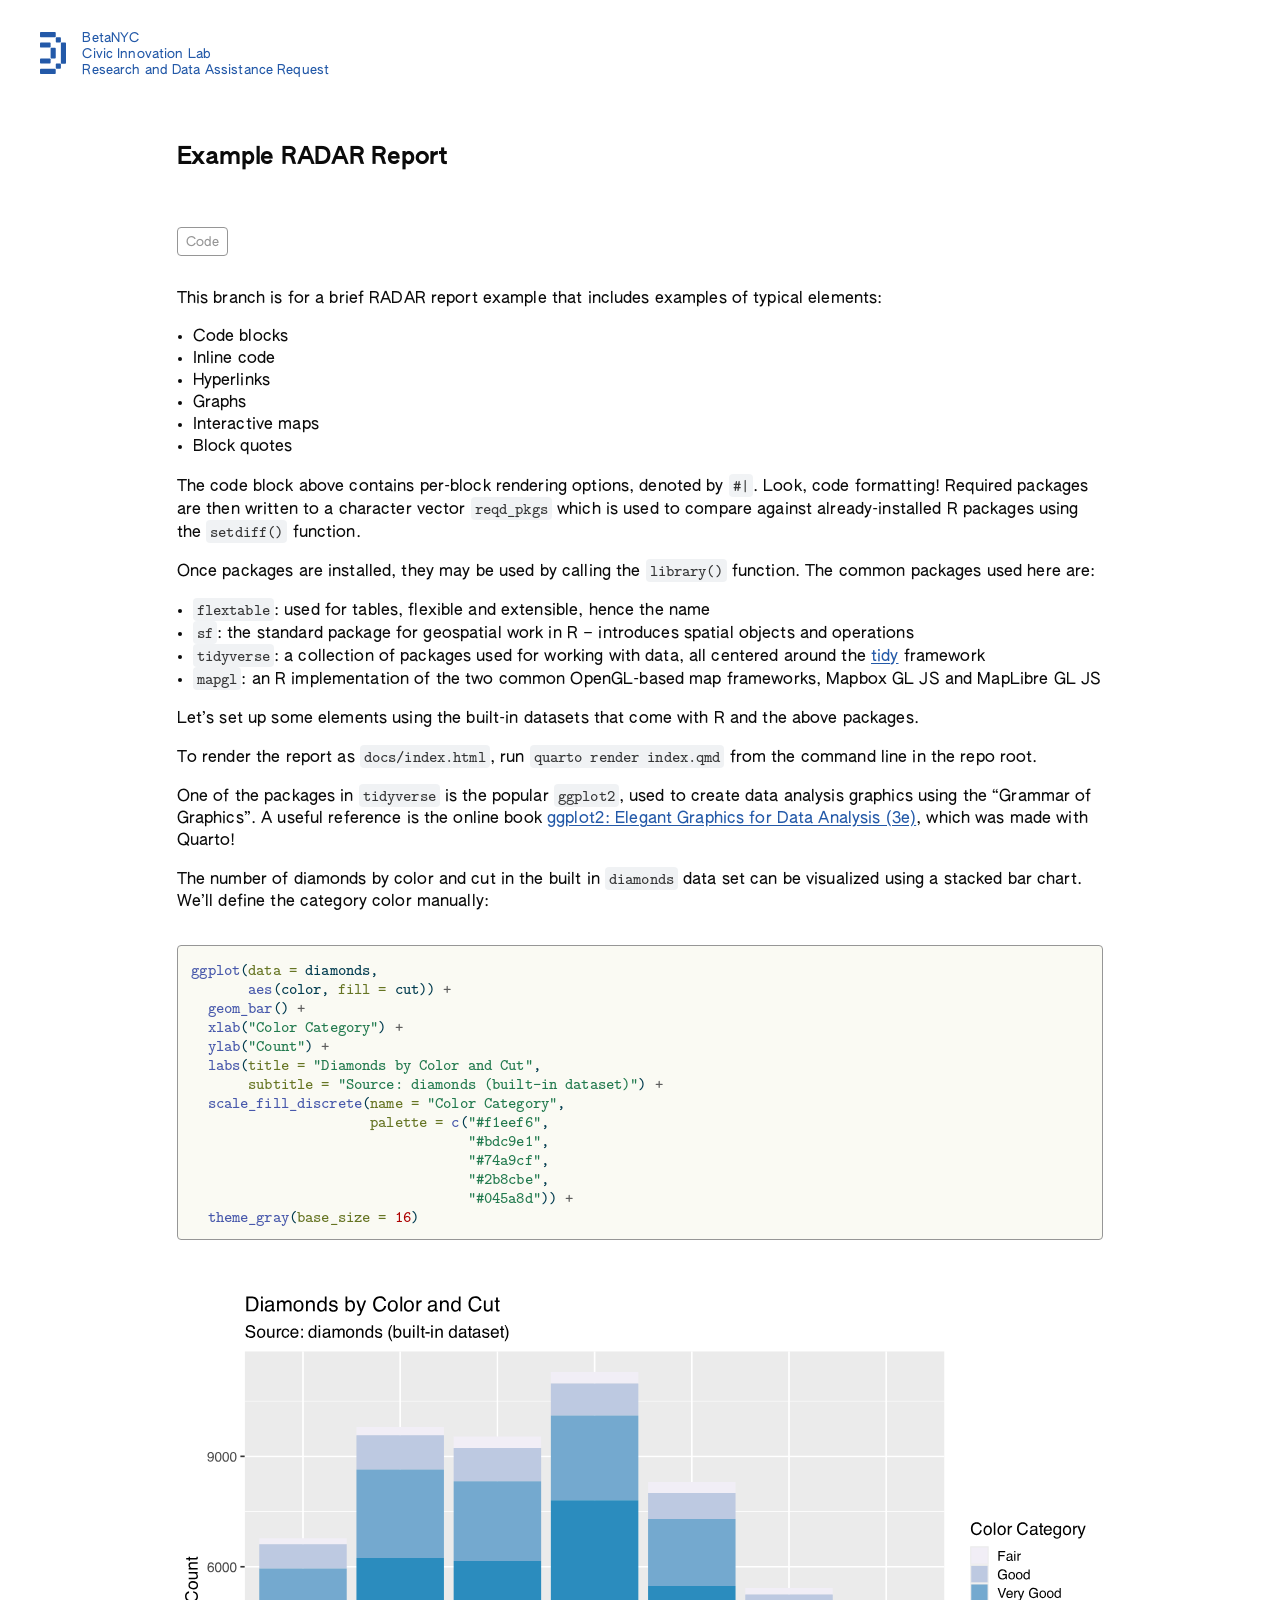
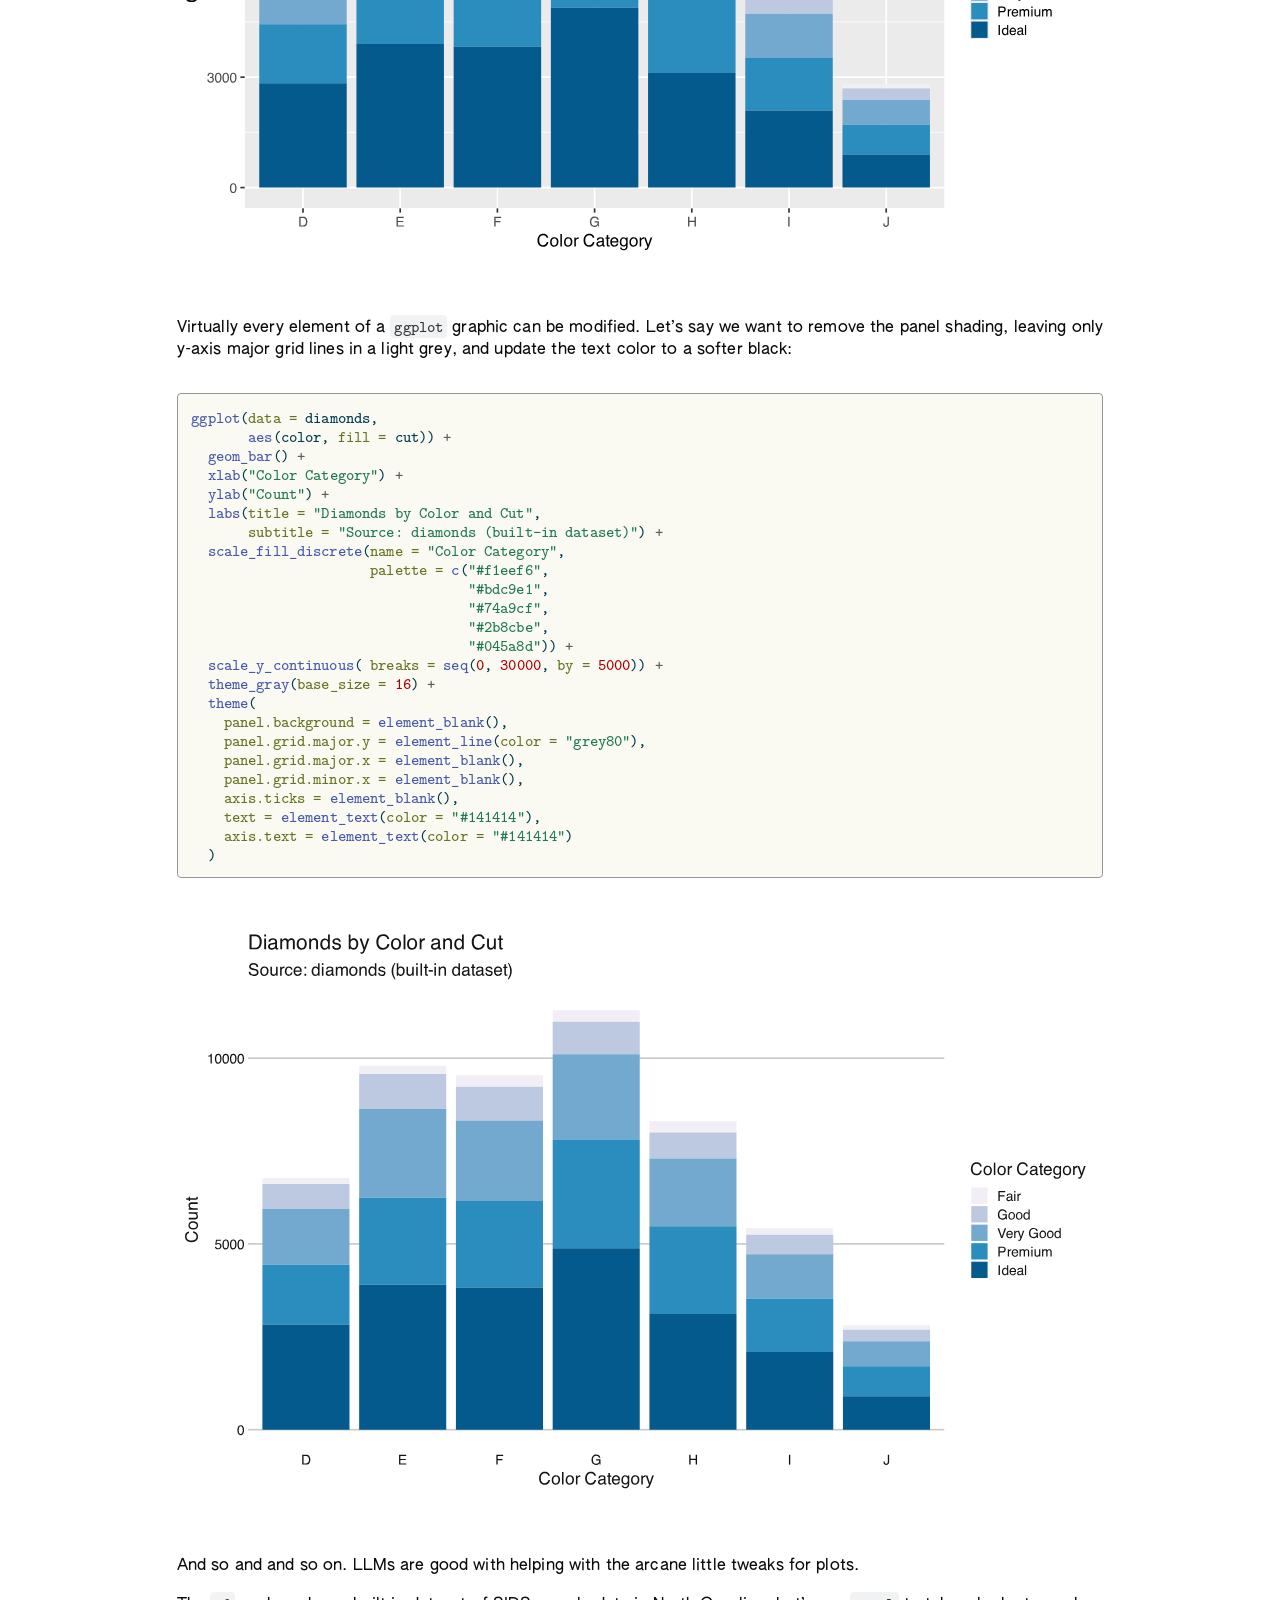
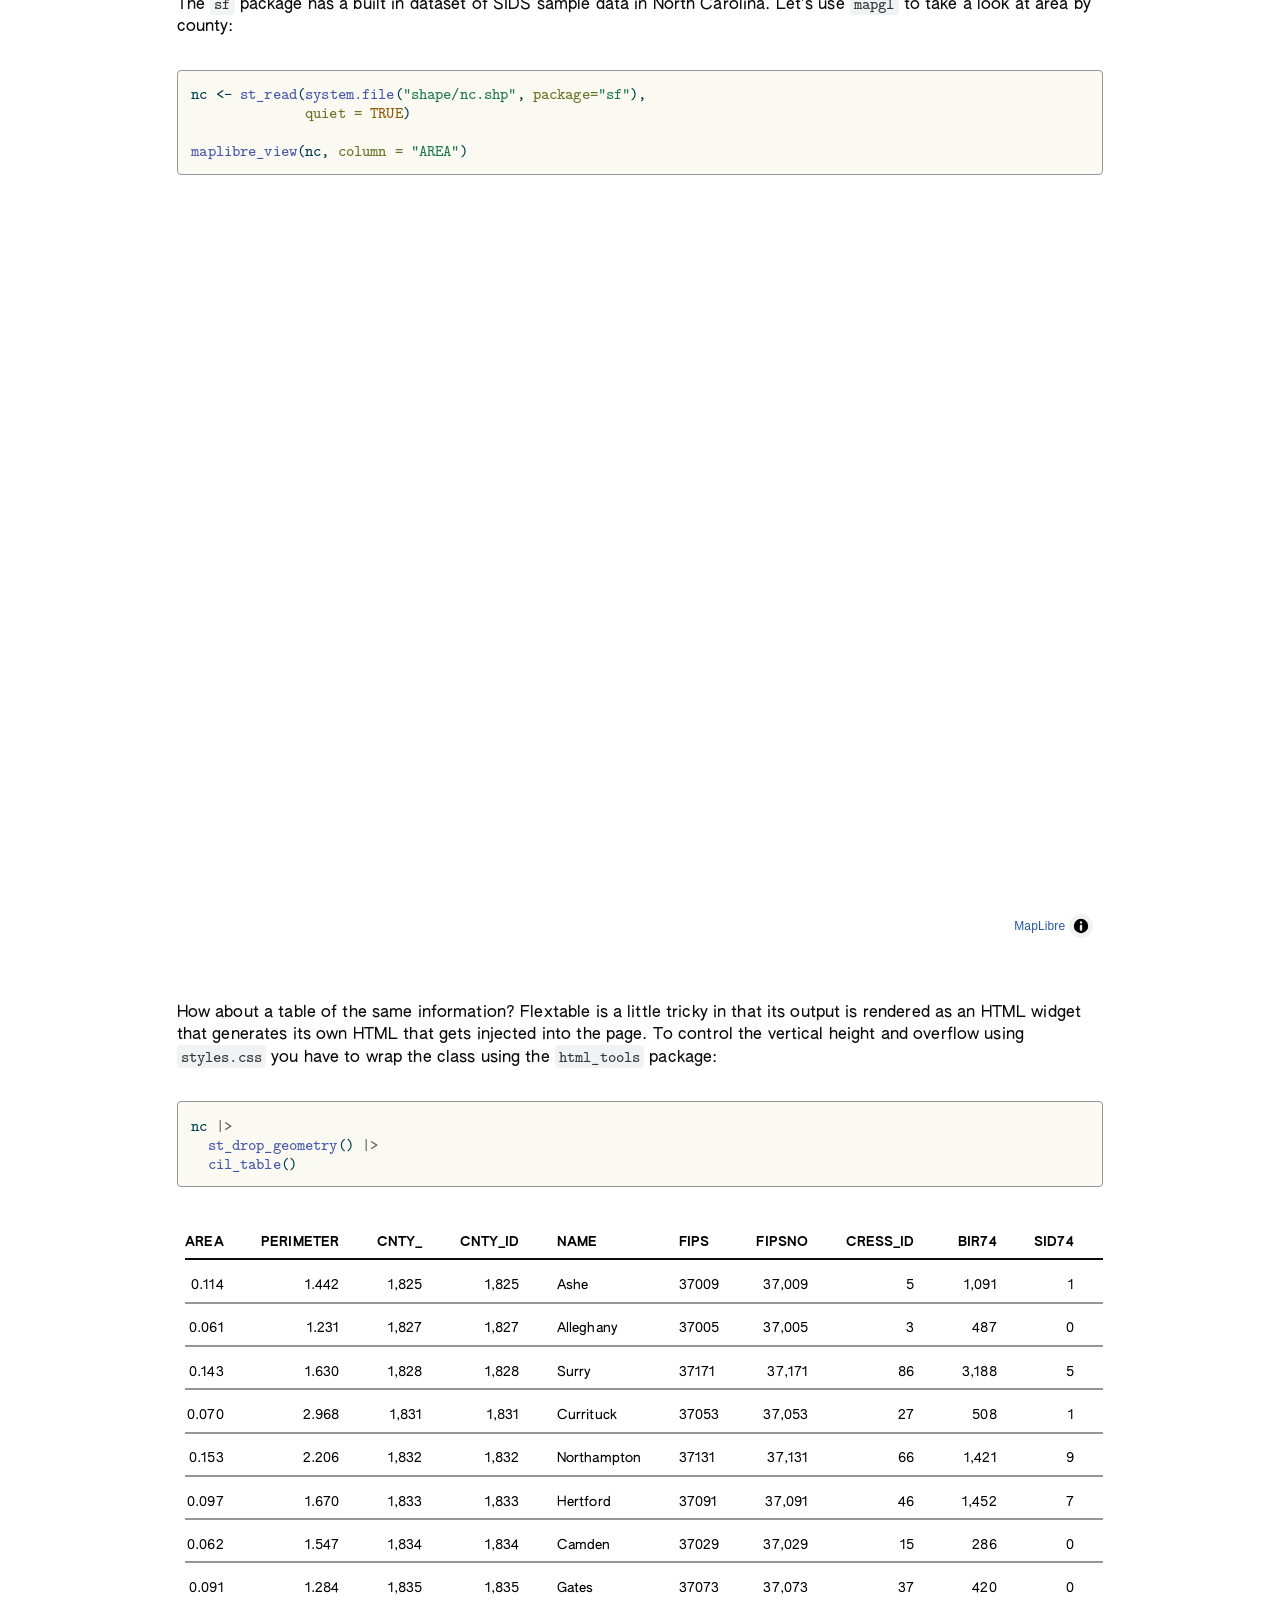
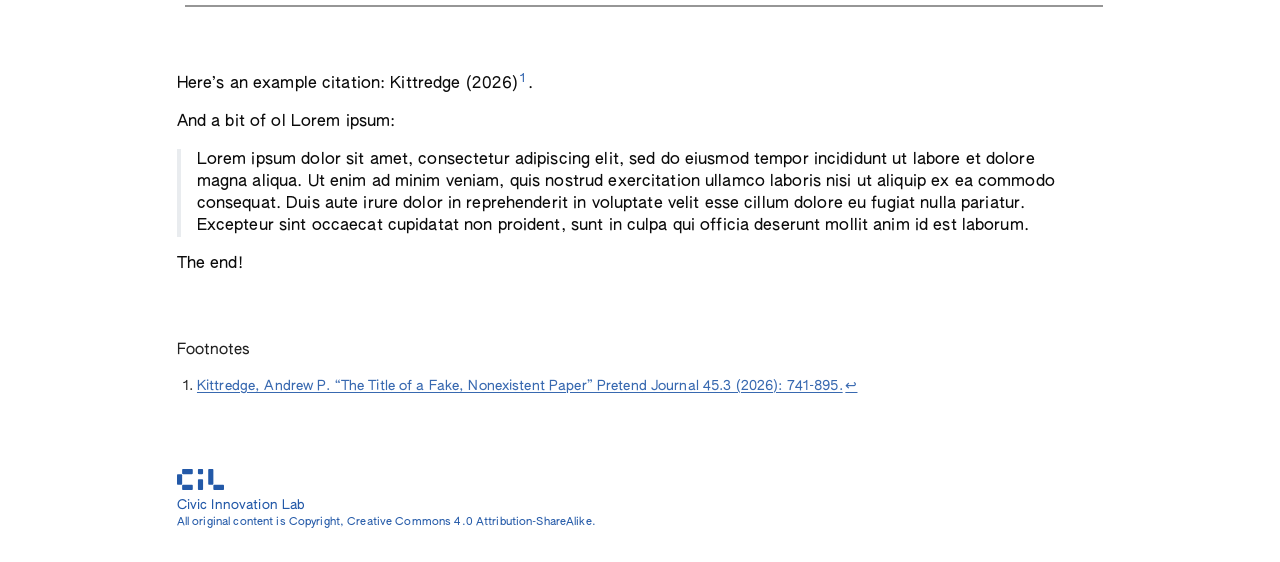
==== commit 3c5fa805: "Update cil_table(), cil-theme.css" ====
--- a/docs/index.html
+++ b/docs/index.html
@@ -125,8 +125,6 @@
 <script src="site_libs/legend-interactivity-1.0.0/legend-interactivity.js"></script>
 <script src="site_libs/maplibregl-binding-0.4.6/maplibregl.js"></script>
 <link href="site_libs/layers-control-1.0.0/layers-control.css" rel="stylesheet">
-<link href="site_libs/tabwid-1.1.3/tabwid.css" rel="stylesheet">
-<script src="site_libs/tabwid-1.1.3/tabwid.js"></script>
 
 
 <link rel="stylesheet" href="style/cil-theme.css">
@@ -196,47 +194,92 @@
 <span id="cb1-17"><a href="#cb1-17" aria-hidden="true" tabindex="-1"></a>  <span class="at">repos =</span> <span class="st">"https://cloud.r-project.org"</span></span>
 <span id="cb1-18"><a href="#cb1-18" aria-hidden="true" tabindex="-1"></a>)</span>
 <span id="cb1-19"><a href="#cb1-19" aria-hidden="true" tabindex="-1"></a></span>
-<span id="cb1-20"><a href="#cb1-20" aria-hidden="true" tabindex="-1"></a><span class="fu">library</span>(flextable)</span>
-<span id="cb1-21"><a href="#cb1-21" aria-hidden="true" tabindex="-1"></a><span class="fu">library</span>(sf)</span>
-<span id="cb1-22"><a href="#cb1-22" aria-hidden="true" tabindex="-1"></a><span class="fu">library</span>(tidyverse)</span>
-<span id="cb1-23"><a href="#cb1-23" aria-hidden="true" tabindex="-1"></a><span class="fu">library</span>(mapgl)</span>
-<span id="cb1-24"><a href="#cb1-24" aria-hidden="true" tabindex="-1"></a><span class="fu">library</span>(htmltools)</span>
-<span id="cb1-25"><a href="#cb1-25" aria-hidden="true" tabindex="-1"></a><span class="fu">library</span>(officer)</span>
-<span id="cb1-26"><a href="#cb1-26" aria-hidden="true" tabindex="-1"></a></span>
-<span id="cb1-27"><a href="#cb1-27" aria-hidden="true" tabindex="-1"></a><span class="co"># If needed, ensure that the Quarto render and RStudio read the same environment vars</span></span>
-<span id="cb1-28"><a href="#cb1-28" aria-hidden="true" tabindex="-1"></a><span class="co"># readRenviron(".Renviron")</span></span>
-<span id="cb1-29"><a href="#cb1-29" aria-hidden="true" tabindex="-1"></a></span>
-<span id="cb1-30"><a href="#cb1-30" aria-hidden="true" tabindex="-1"></a><span class="fu">set_flextable_defaults</span>(</span>
-<span id="cb1-31"><a href="#cb1-31" aria-hidden="true" tabindex="-1"></a>  <span class="at">font.family  =</span> <span class="st">"Authentic Sans"</span>,</span>
-<span id="cb1-32"><a href="#cb1-32" aria-hidden="true" tabindex="-1"></a>  <span class="at">font.size    =</span> <span class="dv">10</span>,        <span class="co"># ~13px (flextable uses points)</span></span>
-<span id="cb1-33"><a href="#cb1-33" aria-hidden="true" tabindex="-1"></a>  <span class="at">border.color =</span> <span class="st">"#0b0b0b"</span>,</span>
-<span id="cb1-34"><a href="#cb1-34" aria-hidden="true" tabindex="-1"></a>  <span class="at">background.color =</span> <span class="st">"transparent"</span>,</span>
-<span id="cb1-35"><a href="#cb1-35" aria-hidden="true" tabindex="-1"></a>  <span class="at">padding.top    =</span> <span class="dv">8</span>,</span>
-<span id="cb1-36"><a href="#cb1-36" aria-hidden="true" tabindex="-1"></a>  <span class="at">padding.bottom =</span> <span class="dv">4</span>,</span>
-<span id="cb1-37"><a href="#cb1-37" aria-hidden="true" tabindex="-1"></a>  <span class="at">padding.left   =</span> <span class="dv">0</span>,</span>
-<span id="cb1-38"><a href="#cb1-38" aria-hidden="true" tabindex="-1"></a>  <span class="at">padding.right  =</span> <span class="dv">16</span></span>
-<span id="cb1-39"><a href="#cb1-39" aria-hidden="true" tabindex="-1"></a>)</span>
-<span id="cb1-40"><a href="#cb1-40" aria-hidden="true" tabindex="-1"></a></span>
-<span id="cb1-41"><a href="#cb1-41" aria-hidden="true" tabindex="-1"></a><span class="co"># Wraps a data frame in a CIL-styled flextable ready to embed in the page.</span></span>
-<span id="cb1-42"><a href="#cb1-42" aria-hidden="true" tabindex="-1"></a><span class="co"># Usage: data |&gt; cil_table()</span></span>
-<span id="cb1-43"><a href="#cb1-43" aria-hidden="true" tabindex="-1"></a>cil_table <span class="ot">&lt;-</span> <span class="cf">function</span>(data) {</span>
-<span id="cb1-44"><a href="#cb1-44" aria-hidden="true" tabindex="-1"></a>  data <span class="sc">|&gt;</span></span>
-<span id="cb1-45"><a href="#cb1-45" aria-hidden="true" tabindex="-1"></a>    <span class="fu">flextable</span>() <span class="sc">|&gt;</span></span>
-<span id="cb1-46"><a href="#cb1-46" aria-hidden="true" tabindex="-1"></a>    <span class="fu">set_table_properties</span>(<span class="at">width =</span> <span class="dv">1</span>, <span class="at">layout =</span> <span class="st">"autofit"</span>) <span class="sc">|&gt;</span></span>
-<span id="cb1-47"><a href="#cb1-47" aria-hidden="true" tabindex="-1"></a>    <span class="fu">border_remove</span>() <span class="sc">|&gt;</span></span>
-<span id="cb1-48"><a href="#cb1-48" aria-hidden="true" tabindex="-1"></a>    <span class="fu">bold</span>(<span class="at">bold =</span> <span class="cn">TRUE</span>, <span class="at">part =</span> <span class="st">"header"</span>) <span class="sc">|&gt;</span></span>
-<span id="cb1-49"><a href="#cb1-49" aria-hidden="true" tabindex="-1"></a>    <span class="fu">hline</span>(</span>
-<span id="cb1-50"><a href="#cb1-50" aria-hidden="true" tabindex="-1"></a>      <span class="at">border =</span> <span class="fu">fp_border</span>(<span class="at">color =</span> <span class="st">"#0b0b0b"</span>, <span class="at">width =</span> <span class="fl">0.75</span>),</span>
-<span id="cb1-51"><a href="#cb1-51" aria-hidden="true" tabindex="-1"></a>      <span class="at">part   =</span> <span class="st">"all"</span></span>
-<span id="cb1-52"><a href="#cb1-52" aria-hidden="true" tabindex="-1"></a>    ) <span class="sc">|&gt;</span></span>
-<span id="cb1-53"><a href="#cb1-53" aria-hidden="true" tabindex="-1"></a>    <span class="fu">padding</span>(</span>
-<span id="cb1-54"><a href="#cb1-54" aria-hidden="true" tabindex="-1"></a>      <span class="at">padding.top =</span> <span class="dv">0</span>, <span class="at">padding.bottom =</span> <span class="dv">4</span>,</span>
-<span id="cb1-55"><a href="#cb1-55" aria-hidden="true" tabindex="-1"></a>      <span class="at">padding.left =</span> <span class="dv">0</span>, <span class="at">padding.right =</span> <span class="dv">16</span>,</span>
-<span id="cb1-56"><a href="#cb1-56" aria-hidden="true" tabindex="-1"></a>      <span class="at">part =</span> <span class="st">"header"</span></span>
-<span id="cb1-57"><a href="#cb1-57" aria-hidden="true" tabindex="-1"></a>    ) <span class="sc">|&gt;</span></span>
-<span id="cb1-58"><a href="#cb1-58" aria-hidden="true" tabindex="-1"></a>    <span class="fu">htmltools_value</span>() <span class="sc">|&gt;</span></span>
-<span id="cb1-59"><a href="#cb1-59" aria-hidden="true" tabindex="-1"></a>    <span class="fu">div</span>(<span class="at">class =</span> <span class="st">"scroll-output"</span>)</span>
-<span id="cb1-60"><a href="#cb1-60" aria-hidden="true" tabindex="-1"></a>}</span></code></pre></div><button title="Copy to Clipboard" class="code-copy-button"><i class="bi"></i></button></div>
+<span id="cb1-20"><a href="#cb1-20" aria-hidden="true" tabindex="-1"></a><span class="fu">lapply</span>(reqd_pkgs, library, <span class="at">character.only =</span> <span class="cn">TRUE</span>) <span class="sc">|&gt;</span> </span>
+<span id="cb1-21"><a href="#cb1-21" aria-hidden="true" tabindex="-1"></a>  <span class="fu">invisible</span>()</span>
+<span id="cb1-22"><a href="#cb1-22" aria-hidden="true" tabindex="-1"></a></span>
+<span id="cb1-23"><a href="#cb1-23" aria-hidden="true" tabindex="-1"></a><span class="co"># If needed, ensure that the Quarto render and RStudio read the same environment vars</span></span>
+<span id="cb1-24"><a href="#cb1-24" aria-hidden="true" tabindex="-1"></a><span class="co"># readRenviron(".Renviron")</span></span>
+<span id="cb1-25"><a href="#cb1-25" aria-hidden="true" tabindex="-1"></a></span>
+<span id="cb1-26"><a href="#cb1-26" aria-hidden="true" tabindex="-1"></a><span class="fu">set_flextable_defaults</span>(</span>
+<span id="cb1-27"><a href="#cb1-27" aria-hidden="true" tabindex="-1"></a>  <span class="at">font.family  =</span> <span class="st">"Authentic Sans"</span>,</span>
+<span id="cb1-28"><a href="#cb1-28" aria-hidden="true" tabindex="-1"></a>  <span class="at">font.size    =</span> <span class="dv">10</span>,        <span class="co"># ~13px (flextable uses points)</span></span>
+<span id="cb1-29"><a href="#cb1-29" aria-hidden="true" tabindex="-1"></a>  <span class="at">border.color =</span> <span class="st">"#0b0b0b"</span>,</span>
+<span id="cb1-30"><a href="#cb1-30" aria-hidden="true" tabindex="-1"></a>  <span class="at">background.color =</span> <span class="st">"transparent"</span>,</span>
+<span id="cb1-31"><a href="#cb1-31" aria-hidden="true" tabindex="-1"></a>  <span class="at">padding.top    =</span> <span class="dv">8</span>,</span>
+<span id="cb1-32"><a href="#cb1-32" aria-hidden="true" tabindex="-1"></a>  <span class="at">padding.bottom =</span> <span class="dv">4</span>,</span>
+<span id="cb1-33"><a href="#cb1-33" aria-hidden="true" tabindex="-1"></a>  <span class="at">padding.left   =</span> <span class="dv">0</span>,</span>
+<span id="cb1-34"><a href="#cb1-34" aria-hidden="true" tabindex="-1"></a>  <span class="at">padding.right  =</span> <span class="dv">16</span></span>
+<span id="cb1-35"><a href="#cb1-35" aria-hidden="true" tabindex="-1"></a>)</span>
+<span id="cb1-36"><a href="#cb1-36" aria-hidden="true" tabindex="-1"></a></span>
+<span id="cb1-37"><a href="#cb1-37" aria-hidden="true" tabindex="-1"></a><span class="co"># Wraps a data frame in a CIL-styled flextable ready to embed in the page.</span></span>
+<span id="cb1-38"><a href="#cb1-38" aria-hidden="true" tabindex="-1"></a><span class="co"># Columns size to their content by default. `widths` overrides that: one value</span></span>
+<span id="cb1-39"><a href="#cb1-39" aria-hidden="true" tabindex="-1"></a><span class="co"># per column, or named values setting just those columns. `max_width` caps the</span></span>
+<span id="cb1-40"><a href="#cb1-40" aria-hidden="true" tabindex="-1"></a><span class="co"># fitted widths, never the ones `widths` names.</span></span>
+<span id="cb1-41"><a href="#cb1-41" aria-hidden="true" tabindex="-1"></a><span class="co"># Usage: data |&gt; cil_table(widths = c("Purpose of Funds" = 4))</span></span>
+<span id="cb1-42"><a href="#cb1-42" aria-hidden="true" tabindex="-1"></a>cil_table <span class="ot">&lt;-</span> <span class="cf">function</span>(data, <span class="at">widths =</span> <span class="cn">NULL</span>, <span class="at">heights =</span> <span class="cn">NULL</span>,</span>
+<span id="cb1-43"><a href="#cb1-43" aria-hidden="true" tabindex="-1"></a>                      <span class="at">max_width =</span> <span class="cn">NULL</span>, <span class="at">unit =</span> <span class="st">"in"</span>, <span class="at">full_width =</span> <span class="cn">TRUE</span>) {</span>
+<span id="cb1-44"><a href="#cb1-44" aria-hidden="true" tabindex="-1"></a>  ft <span class="ot">&lt;-</span> <span class="fu">flextable</span>(data)</span>
+<span id="cb1-45"><a href="#cb1-45" aria-hidden="true" tabindex="-1"></a>  fitted <span class="ot">&lt;-</span> <span class="sc">!</span>(<span class="fu">is.null</span>(widths) <span class="sc">&amp;&amp;</span> <span class="fu">is.null</span>(max_width))</span>
+<span id="cb1-46"><a href="#cb1-46" aria-hidden="true" tabindex="-1"></a>  </span>
+<span id="cb1-47"><a href="#cb1-47" aria-hidden="true" tabindex="-1"></a>  <span class="cf">if</span> (fitted <span class="sc">&amp;&amp;</span> full_width) {</span>
+<span id="cb1-48"><a href="#cb1-48" aria-hidden="true" tabindex="-1"></a>    <span class="fu">stop</span>(<span class="st">"`full_width` stretches columns to the container; `widths`/`max_width` "</span>,</span>
+<span id="cb1-49"><a href="#cb1-49" aria-hidden="true" tabindex="-1"></a>         <span class="st">"pin them. Use one or the other."</span>, <span class="at">call. =</span> <span class="cn">FALSE</span>)</span>
+<span id="cb1-50"><a href="#cb1-50" aria-hidden="true" tabindex="-1"></a>  }</span>
+<span id="cb1-51"><a href="#cb1-51" aria-hidden="true" tabindex="-1"></a></span>
+<span id="cb1-52"><a href="#cb1-52" aria-hidden="true" tabindex="-1"></a>  <span class="cf">if</span> (<span class="sc">!</span>fitted) {</span>
+<span id="cb1-53"><a href="#cb1-53" aria-hidden="true" tabindex="-1"></a>    <span class="co"># Browser-side content fitting, like Excel's Autofit. width = 0 leaves the</span></span>
+<span id="cb1-54"><a href="#cb1-54" aria-hidden="true" tabindex="-1"></a>    <span class="co"># table unconstrained; width = 1 would stretch it to 100% regardless of text.</span></span>
+<span id="cb1-55"><a href="#cb1-55" aria-hidden="true" tabindex="-1"></a>    ft <span class="ot">&lt;-</span> <span class="fu">set_table_properties</span>(ft, <span class="cf">if</span> (full_width) <span class="dv">1</span> <span class="cf">else</span> <span class="dv">0</span>, <span class="at">layout =</span> <span class="st">"autofit"</span>)</span>
+<span id="cb1-56"><a href="#cb1-56" aria-hidden="true" tabindex="-1"></a>  } <span class="cf">else</span> {</span>
+<span id="cb1-57"><a href="#cb1-57" aria-hidden="true" tabindex="-1"></a>    <span class="co"># Fitted widths are the baseline, capped by max_width, then overridden by</span></span>
+<span id="cb1-58"><a href="#cb1-58" aria-hidden="true" tabindex="-1"></a>    <span class="co"># anything `widths` names. "autofit" discards widths, so this must be fixed.</span></span>
+<span id="cb1-59"><a href="#cb1-59" aria-hidden="true" tabindex="-1"></a>    fit <span class="ot">&lt;-</span> <span class="fu">unlist</span>(<span class="fu">dim_pretty</span>(ft)<span class="sc">$</span>widths)</span>
+<span id="cb1-60"><a href="#cb1-60" aria-hidden="true" tabindex="-1"></a>    <span class="cf">if</span> (<span class="sc">!</span><span class="fu">is.null</span>(max_width)) fit <span class="ot">&lt;-</span> <span class="fu">pmin</span>(fit, max_width)</span>
+<span id="cb1-61"><a href="#cb1-61" aria-hidden="true" tabindex="-1"></a>    <span class="cf">if</span> (<span class="fu">is.null</span>(widths)) {</span>
+<span id="cb1-62"><a href="#cb1-62" aria-hidden="true" tabindex="-1"></a>      widths <span class="ot">&lt;-</span> fit</span>
+<span id="cb1-63"><a href="#cb1-63" aria-hidden="true" tabindex="-1"></a>    } <span class="cf">else</span> <span class="cf">if</span> (<span class="sc">!</span><span class="fu">is.null</span>(<span class="fu">names</span>(widths)) <span class="sc">&amp;&amp;</span> <span class="fu">all</span>(<span class="fu">nzchar</span>(<span class="fu">names</span>(widths)))) {</span>
+<span id="cb1-64"><a href="#cb1-64" aria-hidden="true" tabindex="-1"></a>      unknown <span class="ot">&lt;-</span> <span class="fu">setdiff</span>(<span class="fu">names</span>(widths), <span class="fu">names</span>(data))</span>
+<span id="cb1-65"><a href="#cb1-65" aria-hidden="true" tabindex="-1"></a>      <span class="cf">if</span> (<span class="fu">length</span>(unknown)) {</span>
+<span id="cb1-66"><a href="#cb1-66" aria-hidden="true" tabindex="-1"></a>        <span class="fu">stop</span>(<span class="st">"`widths` names no such column: "</span>, <span class="fu">paste</span>(unknown, <span class="at">collapse =</span> <span class="st">", "</span>),</span>
+<span id="cb1-67"><a href="#cb1-67" aria-hidden="true" tabindex="-1"></a>             <span class="at">call. =</span> <span class="cn">FALSE</span>)</span>
+<span id="cb1-68"><a href="#cb1-68" aria-hidden="true" tabindex="-1"></a>      }</span>
+<span id="cb1-69"><a href="#cb1-69" aria-hidden="true" tabindex="-1"></a>      fit[<span class="fu">match</span>(<span class="fu">names</span>(widths), <span class="fu">names</span>(data))] <span class="ot">&lt;-</span> widths</span>
+<span id="cb1-70"><a href="#cb1-70" aria-hidden="true" tabindex="-1"></a>      widths <span class="ot">&lt;-</span> fit</span>
+<span id="cb1-71"><a href="#cb1-71" aria-hidden="true" tabindex="-1"></a>    } <span class="cf">else</span> <span class="cf">if</span> (<span class="fu">length</span>(widths) <span class="sc">!=</span> <span class="fu">ncol</span>(data)) {</span>
+<span id="cb1-72"><a href="#cb1-72" aria-hidden="true" tabindex="-1"></a>      <span class="co"># Otherwise they land on the first columns, misaligning every one.</span></span>
+<span id="cb1-73"><a href="#cb1-73" aria-hidden="true" tabindex="-1"></a>      <span class="fu">stop</span>(<span class="st">"`widths` has "</span>, <span class="fu">length</span>(widths), <span class="st">" value(s) but `data` has "</span>,</span>
+<span id="cb1-74"><a href="#cb1-74" aria-hidden="true" tabindex="-1"></a>           <span class="fu">ncol</span>(data), <span class="st">" column(s). Give one width per column, or name them."</span>,</span>
+<span id="cb1-75"><a href="#cb1-75" aria-hidden="true" tabindex="-1"></a>           <span class="at">call. =</span> <span class="cn">FALSE</span>)</span>
+<span id="cb1-76"><a href="#cb1-76" aria-hidden="true" tabindex="-1"></a>    }</span>
+<span id="cb1-77"><a href="#cb1-77" aria-hidden="true" tabindex="-1"></a>    ft <span class="ot">&lt;-</span> <span class="fu">set_table_properties</span>(ft, <span class="at">layout =</span> <span class="st">"fixed"</span>)</span>
+<span id="cb1-78"><a href="#cb1-78" aria-hidden="true" tabindex="-1"></a>    ft <span class="ot">&lt;-</span> <span class="fu">width</span>(ft, <span class="at">j =</span> <span class="fu">seq_along</span>(widths), <span class="at">width =</span> widths, <span class="at">unit =</span> unit)</span>
+<span id="cb1-79"><a href="#cb1-79" aria-hidden="true" tabindex="-1"></a>  }</span>
+<span id="cb1-80"><a href="#cb1-80" aria-hidden="true" tabindex="-1"></a></span>
+<span id="cb1-81"><a href="#cb1-81" aria-hidden="true" tabindex="-1"></a>  <span class="cf">if</span> (<span class="sc">!</span><span class="fu">is.null</span>(heights)) {</span>
+<span id="cb1-82"><a href="#cb1-82" aria-hidden="true" tabindex="-1"></a>    <span class="co"># Heights are only emitted under the "exact" rule; "auto" ignores them.</span></span>
+<span id="cb1-83"><a href="#cb1-83" aria-hidden="true" tabindex="-1"></a>    ft <span class="ot">&lt;-</span> <span class="fu">height</span>(ft, <span class="at">height =</span> heights, <span class="at">part =</span> <span class="st">"body"</span>, <span class="at">unit =</span> unit)</span>
+<span id="cb1-84"><a href="#cb1-84" aria-hidden="true" tabindex="-1"></a>    ft <span class="ot">&lt;-</span> <span class="fu">hrule</span>(ft, <span class="at">rule =</span> <span class="st">"exact"</span>, <span class="at">part =</span> <span class="st">"body"</span>)</span>
+<span id="cb1-85"><a href="#cb1-85" aria-hidden="true" tabindex="-1"></a>  }</span>
+<span id="cb1-86"><a href="#cb1-86" aria-hidden="true" tabindex="-1"></a></span>
+<span id="cb1-87"><a href="#cb1-87" aria-hidden="true" tabindex="-1"></a>  ft <span class="sc">|&gt;</span></span>
+<span id="cb1-88"><a href="#cb1-88" aria-hidden="true" tabindex="-1"></a>    <span class="fu">border_remove</span>() <span class="sc">|&gt;</span></span>
+<span id="cb1-89"><a href="#cb1-89" aria-hidden="true" tabindex="-1"></a>    <span class="fu">bold</span>(<span class="at">bold =</span> <span class="cn">TRUE</span>, <span class="at">part =</span> <span class="st">"header"</span>) <span class="sc">|&gt;</span></span>
+<span id="cb1-90"><a href="#cb1-90" aria-hidden="true" tabindex="-1"></a>    <span class="fu">hline</span>(<span class="at">border =</span> <span class="fu">fp_border</span>(<span class="at">color =</span> <span class="st">"#0b0b0b"</span>, <span class="at">width =</span> <span class="fl">1.5</span>),  <span class="at">part =</span> <span class="st">"header"</span>) <span class="sc">|&gt;</span></span>
+<span id="cb1-91"><a href="#cb1-91" aria-hidden="true" tabindex="-1"></a>    <span class="fu">hline</span>(<span class="at">border =</span> <span class="fu">fp_border</span>(<span class="at">color =</span> <span class="st">"#969696"</span>, <span class="at">width =</span> <span class="fl">0.75</span>), <span class="at">part =</span> <span class="st">"body"</span>) <span class="sc">|&gt;</span></span>
+<span id="cb1-92"><a href="#cb1-92" aria-hidden="true" tabindex="-1"></a>    <span class="fu">padding</span>(</span>
+<span id="cb1-93"><a href="#cb1-93" aria-hidden="true" tabindex="-1"></a>      <span class="at">padding.top =</span> <span class="dv">0</span>, <span class="at">padding.bottom =</span> <span class="dv">4</span>,</span>
+<span id="cb1-94"><a href="#cb1-94" aria-hidden="true" tabindex="-1"></a>      <span class="at">padding.left =</span> <span class="dv">0</span>, <span class="at">padding.right =</span> <span class="dv">16</span>,</span>
+<span id="cb1-95"><a href="#cb1-95" aria-hidden="true" tabindex="-1"></a>      <span class="at">part =</span> <span class="st">"header"</span></span>
+<span id="cb1-96"><a href="#cb1-96" aria-hidden="true" tabindex="-1"></a>    ) <span class="sc">|&gt;</span></span>
+<span id="cb1-97"><a href="#cb1-97" aria-hidden="true" tabindex="-1"></a>    <span class="co"># Both steps are needed to keep the table out of a shadow DOM, which no page</span></span>
+<span id="cb1-98"><a href="#cb1-98" aria-hidden="true" tabindex="-1"></a>    <span class="co"># CSS can reach: ft.shadow drops the static host, and the rename hides the</span></span>
+<span id="cb1-99"><a href="#cb1-99" aria-hidden="true" tabindex="-1"></a>    <span class="co"># wrapper from tabwid.js, which shadow-roots every .tabwid on DOMContentLoaded.</span></span>
+<span id="cb1-100"><a href="#cb1-100" aria-hidden="true" tabindex="-1"></a>    <span class="fu">htmltools_value</span>(<span class="at">ft.shadow =</span> <span class="cn">FALSE</span>) <span class="sc">|&gt;</span></span>
+<span id="cb1-101"><a href="#cb1-101" aria-hidden="true" tabindex="-1"></a>    <span class="fu">as.character</span>() <span class="sc">|&gt;</span></span>
+<span id="cb1-102"><a href="#cb1-102" aria-hidden="true" tabindex="-1"></a>    <span class="fu">sub</span>(<span class="at">pattern =</span> <span class="st">'class="tabwid"'</span>, <span class="at">replacement =</span> <span class="st">'class="cil-tabwid"'</span>, <span class="at">fixed =</span> <span class="cn">TRUE</span>) <span class="sc">|&gt;</span></span>
+<span id="cb1-103"><a href="#cb1-103" aria-hidden="true" tabindex="-1"></a>    <span class="fu">HTML</span>() <span class="sc">|&gt;</span></span>
+<span id="cb1-104"><a href="#cb1-104" aria-hidden="true" tabindex="-1"></a>    <span class="fu">div</span>(<span class="at">class =</span> <span class="cf">if</span> (fitted) <span class="st">"scroll-output scroll-output--fit"</span> <span class="cf">else</span> <span class="st">"scroll-output"</span>)</span>
+<span id="cb1-105"><a href="#cb1-105" aria-hidden="true" tabindex="-1"></a>}</span></code></pre></div><button title="Copy to Clipboard" class="code-copy-button"><i class="bi"></i></button></div>
 </details>
 </div>
 <p>This branch is for a brief RADAR report example that includes examples of typical elements:</p>
@@ -325,8 +368,8 @@
 <span id="cb4-3"><a href="#cb4-3" aria-hidden="true" tabindex="-1"></a></span>
 <span id="cb4-4"><a href="#cb4-4" aria-hidden="true" tabindex="-1"></a><span class="fu">maplibre_view</span>(nc, <span class="at">column =</span> <span class="st">"AREA"</span>)</span></code></pre></div><button title="Copy to Clipboard" class="code-copy-button"><i class="bi"></i></button></div>
 <div class="cell-output-display">
-<div id="htmlwidget-24f431b85c1b6a9528c6" style="width:100%;height:800px;" class="maplibregl html-widget"></div>
-<script type="application/json" data-for="htmlwidget-24f431b85c1b6a9528c6">{"x":{"style":"https://basemaps.cartocdn.com/gl/positron-gl-style/style.json","center":[0,0],"zoom":0,"bearing":0,"pitch":0,"projection":"globe","additional_params":{"bounds":[-84.32377349183859,33.882164613448,-75.45658042665657,36.58976786214143]},"setProjection":[{"projection":"globe"}],"layers":[{"id":"quickview","type":"fill","source":{"type":"geojson","data":{"type":"FeatureCollection","features":[{"type":"Feature","properties":{"AREA":0.114,"PERIMETER":1.442,"CNTY_":1825.0,"CNTY_ID":1825.0,"NAME":"Ashe","FIPS":"37009","FIPSNO":37009.0,"CRESS_ID":5,"BIR74":1091.0,"SID74":1.0,"NWBIR74":10.0,"BIR79":1364.0,"SID79":0.0,"NWBIR79":19.0,"popup_content":"<strong>AREA:\u003c/strong> 0.114<br><strong>PERIMETER:\u003c/strong> 1.442<br><strong>CNTY_:\u003c/strong> 1825<br><strong>CNTY_ID:\u003c/strong> 1825<br><strong>NAME:\u003c/strong> Ashe<br><strong>FIPS:\u003c/strong> 37009<br><strong>FIPSNO:\u003c/strong> 37009<br><strong>CRESS_ID:\u003c/strong> 5<br><strong>BIR74:\u003c/strong> 1091<br><strong>SID74:\u003c/strong> 1<br><strong>NWBIR74:\u003c/strong> 10<br><strong>BIR79:\u003c/strong> 1364<br><strong>SID79:\u003c/strong> 0<br><strong>NWBIR79:\u003c/strong> 19"},"geometry":{"type":"MultiPolygon","coordinates":[[[[-81.4725791159128,36.234484911068776],[-81.54066707323906,36.27263465382565],[-81.561808704279,36.273721724918566],[-81.63289475512495,36.34081242651888],[-81.7409080158147,36.39190781825026],[-81.69811491451786,36.47189998589045],[-81.70263271627775,36.51946027942774],[-81.66983505032862,36.58976786214143],[-81.34511938242701,36.57298688538911],[-81.34736321858114,36.538038957888496],[-81.32459513477372,36.51380524655116],[-81.31314219996442,36.480824264352854],[-81.26605052976528,36.437334337581966],[-81.26265497486644,36.405169326282625],[-81.24050541354565,36.37954666440673],[-81.23970416403293,36.365493522175605],[-81.26405839092632,36.35254250240493],[-81.32881265061152,36.36363081739768],[-81.36119343185266,36.35328893166931],[-81.36551174396655,36.33917856379851],[-81.35395216692336,36.29984605067404],[-81.36727355463185,36.27882730015267],[-81.40620845764542,36.285182064634036],[-81.41215185064671,36.26742111799109],[-81.43086001269319,36.26084834251819],[-81.45271130753862,36.23971500113509],[-81.4725791159128,36.234484911068776]]]]}},{"type":"Feature","properties":{"AREA":0.061,"PERIMETER":1.231,"CNTY_":1827.0,"CNTY_ID":1827.0,"NAME":"Alleghany","FIPS":"37005","FIPSNO":37005.0,"CRESS_ID":3,"BIR74":487.0,"SID74":0.0,"NWBIR74":10.0,"BIR79":542.0,"SID79":3.0,"NWBIR79":12.0,"popup_content":"<strong>AREA:\u003c/strong> 0.061<br><strong>PERIMETER:\u003c/strong> 1.231<br><strong>CNTY_:\u003c/strong> 1827<br><strong>CNTY_ID:\u003c/strong> 1827<br><strong>NAME:\u003c/strong> Alleghany<br><strong>FIPS:\u003c/strong> 37005<br><strong>FIPSNO:\u003c/strong> 37005<br><strong>CRESS_ID:\u003c/strong> 3<br><strong>BIR74:\u003c/strong> 487<br><strong>SID74:\u003c/strong> 0<br><strong>NWBIR74:\u003c/strong> 10<br><strong>BIR79:\u003c/strong> 542<br><strong>SID79:\u003c/strong> 3<br><strong>NWBIR79:\u003c/strong> 12"},"geometry":{"type":"MultiPolygon","coordinates":[[[[-81.23970416403293,36.365493522175605],[-81.24050541354565,36.37954666440673],[-81.26265497486644,36.405169326282625],[-81.26605052976528,36.437334337581966],[-81.31314219996442,36.480824264352854],[-81.32459513477372,36.51380524655116],[-81.34736321858114,36.538038957888496],[-81.34511938242701,36.57298688538911],[-80.90324084971819,36.565340753591386],[-80.9333462675816,36.498445171297945],[-80.96557392483462,36.46735187934744],[-80.94946729087631,36.41486597786549],[-80.956188989408,36.40392932620936],[-80.97775045207581,36.391508711517474],[-80.98264096968379,36.37196616331411],[-81.00257739172955,36.36681243790751],[-81.02444449137101,36.37796625621219],[-81.04260364951915,36.41046696829498],[-81.0840565477325,36.43005088632067],[-81.0983700839462,36.431282825441805],[-81.11311845033457,36.4229819295203],[-81.12918685931008,36.42646067870897],[-81.1382052312947,36.417755514192244],[-81.15317497536171,36.424869642657804],[-81.1764839765654,36.41557302254981],[-81.23970416403293,36.365493522175605]]]]}},{"type":"Feature","properties":{"AREA":0.143,"PERIMETER":1.63,"CNTY_":1828.0,"CNTY_ID":1828.0,"NAME":"Surry","FIPS":"37171","FIPSNO":37171.0,"CRESS_ID":86,"BIR74":3188.0,"SID74":5.0,"NWBIR74":208.0,"BIR79":3616.0,"SID79":6.0,"NWBIR79":260.0,"popup_content":"<strong>AREA:\u003c/strong> 0.143<br><strong>PERIMETER:\u003c/strong> 1.63<br><strong>CNTY_:\u003c/strong> 1828<br><strong>CNTY_ID:\u003c/strong> 1828<br><strong>NAME:\u003c/strong> Surry<br><strong>FIPS:\u003c/strong> 37171<br><strong>FIPSNO:\u003c/strong> 37171<br><strong>CRESS_ID:\u003c/strong> 86<br><strong>BIR74:\u003c/strong> 3188<br><strong>SID74:\u003c/strong> 5<br><strong>NWBIR74:\u003c/strong> 208<br><strong>BIR79:\u003c/strong> 3616<br><strong>SID79:\u003c/strong> 6<br><strong>NWBIR79:\u003c/strong> 260"},"geometry":{"type":"MultiPolygon","coordinates":[[[[-80.45612284563826,36.242696802365764],[-80.47616598936159,36.25486588024414],[-80.53666167181652,36.25687576484384],[-80.54479509811719,36.276795685085446],[-80.5539354718084,36.27856933696538],[-80.5903823659675,36.26841414576359],[-80.62409796837309,36.273235275150235],[-80.66722836586688,36.24623828578466],[-80.69644249485663,36.259226713690026],[-80.72382541906471,36.2586082833296],[-80.73415605451137,36.264894620424926],[-80.75235280752753,36.25843235123323],[-80.76608630552359,36.26197220596136],[-80.78249009053037,36.24871236453878],[-80.87417626525814,36.23401726697199],[-80.87065949026692,36.32475657147498],[-80.88871919967637,36.35456032433206],[-80.9243652973016,36.372885751544885],[-80.956188989408,36.40392932620936],[-80.94946729087631,36.41486597786549],[-80.96557392483462,36.46735187934744],[-80.9333462675816,36.498445171297945],[-80.90324084971819,36.565340753591386],[-80.83795352612054,36.56356719043238],[-80.61084144449497,36.557429321797606],[-80.43509229886287,36.55118018319634],[-80.45278875487976,36.25722696843835],[-80.45612284563826,36.242696802365764]]]]}},{"type":"Feature","properties":{"AREA":0.07,"PERIMETER":2.968,"CNTY_":1831.0,"CNTY_ID":1831.0,"NAME":"Currituck","FIPS":"37053","FIPSNO":37053.0,"CRESS_ID":27,"BIR74":508.0,"SID74":1.0,"NWBIR74":123.0,"BIR79":830.0,"SID79":2.0,"NWBIR79":145.0,"popup_content":"<strong>AREA:\u003c/strong> 0.07<br><strong>PERIMETER:\u003c/strong> 2.968<br><strong>CNTY_:\u003c/strong> 1831<br><strong>CNTY_ID:\u003c/strong> 1831<br><strong>NAME:\u003c/strong> Currituck<br><strong>FIPS:\u003c/strong> 37053<br><strong>FIPSNO:\u003c/strong> 37053<br><strong>CRESS_ID:\u003c/strong> 27<br><strong>BIR74:\u003c/strong> 508<br><strong>SID74:\u003c/strong> 1<br><strong>NWBIR74:\u003c/strong> 123<br><strong>BIR79:\u003c/strong> 830<br><strong>SID79:\u003c/strong> 2<br><strong>NWBIR79:\u003c/strong> 145"},"geometry":{"type":"MultiPolygon","coordinates":[[[[-76.00861914582856,36.319753040031515],[-76.01699683827232,36.33788769212467],[-76.0325233003704,36.33613285755117],[-76.04360189821536,36.353748708390505],[-76.0947362292155,36.34907163007647],[-76.16058123481506,36.39205440006242],[-76.15780426434655,36.41284413665025],[-76.16794432285047,36.42724047862022],[-76.32990907697452,36.556207271423354],[-76.12704305077295,36.55731383347745],[-76.04560381383791,36.55710416249584],[-76.03286144101304,36.514527539277154],[-76.09071734976263,36.503720365703394],[-75.97572143414838,36.43637015282843],[-75.9694113211749,36.41527537921225],[-76.00125787767915,36.419070570071945],[-75.95090077258794,36.3656283397931],[-75.927768379059,36.42340099036404],[-75.92423454110902,36.351106425381985],[-75.7996867869341,36.11297896711566],[-75.79847982625635,36.07298221513203],[-75.85479703496755,36.10582891948268],[-75.9134059470777,36.24496096017832],[-75.95715545460473,36.25961239028473],[-75.94157602024298,36.2944972863727],[-76.00861914582856,36.319753040031515]]],[[[-76.0268119032222,36.55686768488648],[-75.998307407195,36.55680288647121],[-75.91155783500494,36.542681440614786],[-75.92445033892174,36.47413160822845],[-75.97692756990017,36.47817074127535],[-75.97593627377263,36.518079380195196],[-76.0268119032222,36.55686768488648]]],[[[-75.90162404741776,36.55634940315931],[-75.87780417252378,36.55602527097413],[-75.77278830494916,36.22941829193265],[-75.78280608068256,36.225355517726605],[-75.90162404741776,36.55634940315931]]]]}},{"type":"Feature","properties":{"AREA":0.153,"PERIMETER":2.206,"CNTY_":1832.0,"CNTY_ID":1832.0,"NAME":"Northampton","FIPS":"37131","FIPSNO":37131.0,"CRESS_ID":66,"BIR74":1421.0,"SID74":9.0,"NWBIR74":1066.0,"BIR79":1606.0,"SID79":3.0,"NWBIR79":1197.0,"popup_content":"<strong>AREA:\u003c/strong> 0.153<br><strong>PERIMETER:\u003c/strong> 2.206<br><strong>CNTY_:\u003c/strong> 1832<br><strong>CNTY_ID:\u003c/strong> 1832<br><strong>NAME:\u003c/strong> Northampton<br><strong>FIPS:\u003c/strong> 37131<br><strong>FIPSNO:\u003c/strong> 37131<br><strong>CRESS_ID:\u003c/strong> 66<br><strong>BIR74:\u003c/strong> 1421<br><strong>SID74:\u003c/strong> 9<br><strong>NWBIR74:\u003c/strong> 1066<br><strong>BIR79:\u003c/strong> 1606<br><strong>SID79:\u003c/strong> 3<br><strong>NWBIR79:\u003c/strong> 1197"},"geometry":{"type":"MultiPolygon","coordinates":[[[[-77.21735377935556,36.24113778246078],[-77.2342989522138,36.21475552833017],[-77.29830372950298,36.211684500538645],[-77.29319911990228,36.16301700813506],[-77.30916788272297,36.16292157323689],[-77.33468144458544,36.18300569004779],[-77.38872208828981,36.203257551604096],[-77.37831559823925,36.24024081182075],[-77.41316014050588,36.25597235708236],[-77.41854698370297,36.28195009487456],[-77.4538115495991,36.3199095550338],[-77.53777468878233,36.30261333491166],[-77.55713080187695,36.30436784321925],[-77.57164996528391,36.314648163298656],[-77.57977567056956,36.32842278659369],[-77.55938280984591,36.376098566394454],[-77.56011579901751,36.40650897892546],[-77.63567209977381,36.44068753445895],[-77.65069547786928,36.47273815404703],[-77.69857894084285,36.47910819315657],[-77.74910956889848,36.473721419579476],[-77.90091759105705,36.5100359862547],[-77.8985655446816,36.553091264578704],[-77.7636352332911,36.553586560287954],[-77.3197420620001,36.55406706888636],[-77.17703744129213,36.55643597201815],[-77.15410749261946,36.52640476461855],[-77.09181967702904,36.50767106004654],[-77.0749962291667,36.48366931931979],[-77.08296130006843,36.470249393251805],[-77.12701448549966,36.4708634837682],[-77.13900798835034,36.45663103010839],[-77.14164729518328,36.4172181276278],[-77.21735377935556,36.24113778246078]]]]}},{"type":"Feature","properties":{"AREA":0.097,"PERIMETER":1.67,"CNTY_":1833.0,"CNTY_ID":1833.0,"NAME":"Hertford","FIPS":"37091","FIPSNO":37091.0,"CRESS_ID":46,"BIR74":1452.0,"SID74":7.0,"NWBIR74":954.0,"BIR79":1838.0,"SID79":5.0,"NWBIR79":1237.0,"popup_content":"<strong>AREA:\u003c/strong> 0.097<br><strong>PERIMETER:\u003c/strong> 1.67<br><strong>CNTY_:\u003c/strong> 1833<br><strong>CNTY_ID:\u003c/strong> 1833<br><strong>NAME:\u003c/strong> Hertford<br><strong>FIPS:\u003c/strong> 37091<br><strong>FIPSNO:\u003c/strong> 37091<br><strong>CRESS_ID:\u003c/strong> 46<br><strong>BIR74:\u003c/strong> 1452<br><strong>SID74:\u003c/strong> 7<br><strong>NWBIR74:\u003c/strong> 954<br><strong>BIR79:\u003c/strong> 1838<br><strong>SID79:\u003c/strong> 5<br><strong>NWBIR79:\u003c/strong> 1237"},"geometry":{"type":"MultiPolygon","coordinates":[[[[-76.74473625842367,36.23407363234286],[-76.98036967825317,36.230392391321196],[-76.99443116245946,36.23573671593176],[-77.12975790751906,36.23361928191704],[-77.21735377935556,36.24113778246078],[-77.14164729518328,36.4172181276278],[-77.13900798835034,36.45663103010839],[-77.12701448549966,36.4708634837682],[-77.08296130006843,36.470249393251805],[-77.0749962291667,36.48366931931979],[-77.09181967702904,36.50767106004654],[-77.15410749261946,36.52640476461855],[-77.17703744129213,36.55643597201815],[-76.92381133731345,36.5542958405659],[-76.90810705570144,36.50443672244768],[-76.94545311132799,36.45911476178656],[-76.9533566262432,36.41938520732143],[-76.94319366555305,36.40188364069241],[-76.92376088441428,36.39259883756011],[-76.74102237738919,36.31532190697974],[-76.70716852174581,36.26628836379777],[-76.74473625842367,36.23407363234286]]]]}},{"type":"Feature","properties":{"AREA":0.062,"PERIMETER":1.547,"CNTY_":1834.0,"CNTY_ID":1834.0,"NAME":"Camden","FIPS":"37029","FIPSNO":37029.0,"CRESS_ID":15,"BIR74":286.0,"SID74":0.0,"NWBIR74":115.0,"BIR79":350.0,"SID79":2.0,"NWBIR79":139.0,"popup_content":"<strong>AREA:\u003c/strong> 0.062<br><strong>PERIMETER:\u003c/strong> 1.547<br><strong>CNTY_:\u003c/strong> 1834<br><strong>CNTY_ID:\u003c/strong> 1834<br><strong>NAME:\u003c/strong> Camden<br><strong>FIPS:\u003c/strong> 37029<br><strong>FIPSNO:\u003c/strong> 37029<br><strong>CRESS_ID:\u003c/strong> 15<br><strong>BIR74:\u003c/strong> 286<br><strong>SID74:\u003c/strong> 0<br><strong>NWBIR74:\u003c/strong> 115<br><strong>BIR79:\u003c/strong> 350<br><strong>SID79:\u003c/strong> 2<br><strong>NWBIR79:\u003c/strong> 139"},"geometry":{"type":"MultiPolygon","coordinates":[[[[-76.00861914582856,36.319753040031515],[-75.9568257994271,36.193930943738465],[-75.98098123449134,36.16988634015534],[-76.18282097982217,36.315395487561524],[-76.19313647756644,36.3250082775183],[-76.21585020021882,36.32800260035168],[-76.23819038679383,36.36138427321384],[-76.2609421779799,36.36391327847458],[-76.2737907604475,36.38156355805063],[-76.30302021704323,36.392000349013784],[-76.32102652360636,36.409799399864866],[-76.4056328549803,36.44731240992781],[-76.49801447200932,36.50405505000566],[-76.56324869505721,36.55540213813737],[-76.49722119286153,36.5559628840074],[-76.32990907697452,36.556207271423354],[-76.16794432285047,36.42724047862022],[-76.15780426434655,36.41284413665025],[-76.16058123481506,36.39205440006242],[-76.0947362292155,36.34907163007647],[-76.04360189821536,36.353748708390505],[-76.0325233003704,36.33613285755117],[-76.01699683827232,36.33788769212467],[-76.00861914582856,36.319753040031515]]]]}},{"type":"Feature","properties":{"AREA":0.091,"PERIMETER":1.284,"CNTY_":1835.0,"CNTY_ID":1835.0,"NAME":"Gates","FIPS":"37073","FIPSNO":37073.0,"CRESS_ID":37,"BIR74":420.0,"SID74":0.0,"NWBIR74":254.0,"BIR79":594.0,"SID79":2.0,"NWBIR79":371.0,"popup_content":"<strong>AREA:\u003c/strong> 0.091<br><strong>PERIMETER:\u003c/strong> 1.284<br><strong>CNTY_:\u003c/strong> 1835<br><strong>CNTY_ID:\u003c/strong> 1835<br><strong>NAME:\u003c/strong> Gates<br><strong>FIPS:\u003c/strong> 37073<br><strong>FIPSNO:\u003c/strong> 37073<br><strong>CRESS_ID:\u003c/strong> 37<br><strong>BIR74:\u003c/strong> 420<br><strong>SID74:\u003c/strong> 0<br><strong>NWBIR74:\u003c/strong> 254<br><strong>BIR79:\u003c/strong> 594<br><strong>SID79:\u003c/strong> 2<br><strong>NWBIR79:\u003c/strong> 371"},"geometry":{"type":"MultiPolygon","coordinates":[[[[-76.56217640583053,36.340723718820705],[-76.60391000899095,36.315138887770615],[-76.64788729466261,36.31547073521002],[-76.68840787204532,36.294673224781015],[-76.77631799230939,36.35848470616317],[-76.92376088441428,36.39259883756011],[-76.94319366555305,36.40188364069241],[-76.9533566262432,36.41938520732143],[-76.94545311132799,36.45911476178656],[-76.90810705570144,36.50443672244768],[-76.92381133731345,36.5542958405659],[-76.92130882321706,36.55430728569331],[-76.56324869505721,36.55540213813737],[-76.49801447200932,36.50405505000566],[-76.50213348257446,36.452439190746205],[-76.46001596321436,36.37405226717593],[-76.56217640583053,36.340723718820705]]]]}},{"type":"Feature","properties":{"AREA":0.118,"PERIMETER":1.421,"CNTY_":1836.0,"CNTY_ID":1836.0,"NAME":"Warren","FIPS":"37185","FIPSNO":37185.0,"CRESS_ID":93,"BIR74":968.0,"SID74":4.0,"NWBIR74":748.0,"BIR79":1190.0,"SID79":2.0,"NWBIR79":844.0,"popup_content":"<strong>AREA:\u003c/strong> 0.118<br><strong>PERIMETER:\u003c/strong> 1.421<br><strong>CNTY_:\u003c/strong> 1836<br><strong>CNTY_ID:\u003c/strong> 1836<br><strong>NAME:\u003c/strong> Warren<br><strong>FIPS:\u003c/strong> 37185<br><strong>FIPSNO:\u003c/strong> 37185<br><strong>CRESS_ID:\u003c/strong> 93<br><strong>BIR74:\u003c/strong> 968<br><strong>SID74:\u003c/strong> 4<br><strong>NWBIR74:\u003c/strong> 748<br><strong>BIR79:\u003c/strong> 1190<br><strong>SID79:\u003c/strong> 2<br><strong>NWBIR79:\u003c/strong> 844"},"geometry":{"type":"MultiPolygon","coordinates":[[[[-78.30847880220419,36.26018805652581],[-78.28264525978238,36.29202902153675],[-78.32096710506991,36.54567626576967],[-78.05137874544123,36.552621928850556],[-77.8985655446816,36.553091264578704],[-77.90091759105705,36.5100359862547],[-77.91663442792736,36.50078531948516],[-77.92984628320244,36.35313510901505],[-77.95179574725661,36.28138131441684],[-78.0059965322022,36.196096759216694],[-78.05806085592074,36.21147323469264],[-78.10933924920624,36.21365861972356],[-78.13443299378045,36.2367332293077],[-78.30847880220419,36.26018805652581]]]]}},{"type":"Feature","properties":{"AREA":0.124,"PERIMETER":1.428,"CNTY_":1837.0,"CNTY_ID":1837.0,"NAME":"Stokes","FIPS":"37169","FIPSNO":37169.0,"CRESS_ID":85,"BIR74":1612.0,"SID74":1.0,"NWBIR74":160.0,"BIR79":2038.0,"SID79":5.0,"NWBIR79":176.0,"popup_content":"<strong>AREA:\u003c/strong> 0.124<br><strong>PERIMETER:\u003c/strong> 1.428<br><strong>CNTY_:\u003c/strong> 1837<br><strong>CNTY_ID:\u003c/strong> 1837<br><strong>NAME:\u003c/strong> Stokes<br><strong>FIPS:\u003c/strong> 37169<br><strong>FIPSNO:\u003c/strong> 37169<br><strong>CRESS_ID:\u003c/strong> 85<br><strong>BIR74:\u003c/strong> 1612<br><strong>SID74:\u003c/strong> 1<br><strong>NWBIR74:\u003c/strong> 160<br><strong>BIR79:\u003c/strong> 2038<br><strong>SID79:\u003c/strong> 5<br><strong>NWBIR79:\u003c/strong> 176"},"geometry":{"type":"MultiPolygon","coordinates":[[[[-80.02543531323805,36.25036872129415],[-80.45278875487976,36.25722696843835],[-80.43509229886287,36.55118018319634],[-80.04786345265646,36.547271331299726],[-80.02382236600721,36.54516180666156],[-80.02543531323805,36.25036872129415]]]]}},{"type":"Feature","properties":{"AREA":0.114,"PERIMETER":1.352,"CNTY_":1838.0,"CNTY_ID":1838.0,"NAME":"Caswell","FIPS":"37033","FIPSNO":37033.0,"CRESS_ID":17,"BIR74":1035.0,"SID74":2.0,"NWBIR74":550.0,"BIR79":1253.0,"SID79":2.0,"NWBIR79":597.0,"popup_content":"<strong>AREA:\u003c/strong> 0.114<br><strong>PERIMETER:\u003c/strong> 1.352<br><strong>CNTY_:\u003c/strong> 1838<br><strong>CNTY_ID:\u003c/strong> 1838<br><strong>NAME:\u003c/strong> Caswell<br><strong>FIPS:\u003c/strong> 37033<br><strong>FIPSNO:\u003c/strong> 37033<br><strong>CRESS_ID:\u003c/strong> 17<br><strong>BIR74:\u003c/strong> 1035<br><strong>SID74:\u003c/strong> 2<br><strong>NWBIR74:\u003c/strong> 550<br><strong>BIR79:\u003c/strong> 1253<br><strong>SID79:\u003c/strong> 2<br><strong>NWBIR79:\u003c/strong> 597"},"geometry":{"type":"MultiPolygon","coordinates":[[[[-79.53025745724712,36.24627025729302],[-79.51004653573628,36.547794221064095],[-79.21680278796401,36.54992003953541],[-79.14406204782291,36.546197320799415],[-79.15900877113138,36.233807762813484],[-79.25824014310425,36.23582429320153],[-79.53025745724712,36.24627025729302]]]]}},{"type":"Feature","properties":{"AREA":0.153,"PERIMETER":1.616,"CNTY_":1839.0,"CNTY_ID":1839.0,"NAME":"Rockingham","FIPS":"37157","FIPSNO":37157.0,"CRESS_ID":79,"BIR74":4449.0,"SID74":16.0,"NWBIR74":1243.0,"BIR79":5386.0,"SID79":5.0,"NWBIR79":1369.0,"popup_content":"<strong>AREA:\u003c/strong> 0.153<br><strong>PERIMETER:\u003c/strong> 1.616<br><strong>CNTY_:\u003c/strong> 1839<br><strong>CNTY_ID:\u003c/strong> 1839<br><strong>NAME:\u003c/strong> Rockingham<br><strong>FIPS:\u003c/strong> 37157<br><strong>FIPSNO:\u003c/strong> 37157<br><strong>CRESS_ID:\u003c/strong> 79<br><strong>BIR74:\u003c/strong> 4449<br><strong>SID74:\u003c/strong> 16<br><strong>NWBIR74:\u003c/strong> 1243<br><strong>BIR79:\u003c/strong> 5386<br><strong>SID79:\u003c/strong> 5<br><strong>NWBIR79:\u003c/strong> 1369"},"geometry":{"type":"MultiPolygon","coordinates":[[[[-79.53025745724712,36.24627025729302],[-79.53032600397246,36.236291068816406],[-80.02543531323805,36.25036872129415],[-80.02382236600721,36.54516180666156],[-79.71720095434247,36.548026635036734],[-79.51004653573628,36.547794221064095],[-79.53025745724712,36.24627025729302]]]]}},{"type":"Feature","properties":{"AREA":0.143,"PERIMETER":1.663,"CNTY_":1840.0,"CNTY_ID":1840.0,"NAME":"Granville","FIPS":"37077","FIPSNO":37077.0,"CRESS_ID":39,"BIR74":1671.0,"SID74":4.0,"NWBIR74":930.0,"BIR79":2074.0,"SID79":4.0,"NWBIR79":1058.0,"popup_content":"<strong>AREA:\u003c/strong> 0.143<br><strong>PERIMETER:\u003c/strong> 1.663<br><strong>CNTY_:\u003c/strong> 1840<br><strong>CNTY_ID:\u003c/strong> 1840<br><strong>NAME:\u003c/strong> Granville<br><strong>FIPS:\u003c/strong> 37077<br><strong>FIPSNO:\u003c/strong> 37077<br><strong>CRESS_ID:\u003c/strong> 39<br><strong>BIR74:\u003c/strong> 1671<br><strong>SID74:\u003c/strong> 4<br><strong>NWBIR74:\u003c/strong> 930<br><strong>BIR79:\u003c/strong> 2074<br><strong>SID79:\u003c/strong> 4<br><strong>NWBIR79:\u003c/strong> 1058"},"geometry":{"type":"MultiPolygon","coordinates":[[[[-78.7488496376389,36.063736610636596],[-78.78814180513712,36.06232840993197],[-78.80378232740888,36.0810848982451],[-78.81008424932969,36.11471873296749],[-78.80652858314491,36.231718463035634],[-78.79642693756543,36.543673642771516],[-78.73711443871231,36.546214491281894],[-78.4585270814444,36.541623702070034],[-78.4634734291784,36.52399976504927],[-78.5022237398424,36.50453334221063],[-78.51681154161363,36.4616261900098],[-78.51443917847271,36.17537214644767],[-78.49224480810553,36.17373591287823],[-78.5455757641536,36.06823778767881],[-78.54775039131489,36.01427595866377],[-78.69529788086193,36.066793132462436],[-78.7488496376389,36.063736610636596]]]]}},{"type":"Feature","properties":{"AREA":0.109,"PERIMETER":1.325,"CNTY_":1841.0,"CNTY_ID":1841.0,"NAME":"Person","FIPS":"37145","FIPSNO":37145.0,"CRESS_ID":73,"BIR74":1556.0,"SID74":4.0,"NWBIR74":613.0,"BIR79":1790.0,"SID79":4.0,"NWBIR79":650.0,"popup_content":"<strong>AREA:\u003c/strong> 0.109<br><strong>PERIMETER:\u003c/strong> 1.325<br><strong>CNTY_:\u003c/strong> 1841<br><strong>CNTY_ID:\u003c/strong> 1841<br><strong>NAME:\u003c/strong> Person<br><strong>FIPS:\u003c/strong> 37145<br><strong>FIPSNO:\u003c/strong> 37145<br><strong>CRESS_ID:\u003c/strong> 73<br><strong>BIR74:\u003c/strong> 1556<br><strong>SID74:\u003c/strong> 4<br><strong>NWBIR74:\u003c/strong> 613<br><strong>BIR79:\u003c/strong> 1790<br><strong>SID79:\u003c/strong> 4<br><strong>NWBIR79:\u003c/strong> 650"},"geometry":{"type":"MultiPolygon","coordinates":[[[[-78.80652858314491,36.231718463035634],[-78.95081111046694,36.23397861615034],[-79.15900877113138,36.233807762813484],[-79.14406204782291,36.546197320799415],[-78.79642693756543,36.543673642771516],[-78.80652858314491,36.231718463035634]]]]}},{"type":"Feature","properties":{"AREA":0.072,"PERIMETER":1.085,"CNTY_":1842.0,"CNTY_ID":1842.0,"NAME":"Vance","FIPS":"37181","FIPSNO":37181.0,"CRESS_ID":91,"BIR74":2180.0,"SID74":4.0,"NWBIR74":1179.0,"BIR79":2753.0,"SID79":6.0,"NWBIR79":1492.0,"popup_content":"<strong>AREA:\u003c/strong> 0.072<br><strong>PERIMETER:\u003c/strong> 1.085<br><strong>CNTY_:\u003c/strong> 1842<br><strong>CNTY_ID:\u003c/strong> 1842<br><strong>NAME:\u003c/strong> Vance<br><strong>FIPS:\u003c/strong> 37181<br><strong>FIPSNO:\u003c/strong> 37181<br><strong>CRESS_ID:\u003c/strong> 91<br><strong>BIR74:\u003c/strong> 2180<br><strong>SID74:\u003c/strong> 4<br><strong>NWBIR74:\u003c/strong> 1179<br><strong>BIR79:\u003c/strong> 2753<br><strong>SID79:\u003c/strong> 6<br><strong>NWBIR79:\u003c/strong> 1492"},"geometry":{"type":"MultiPolygon","coordinates":[[[[-78.49224480810553,36.17373591287823],[-78.51443917847271,36.17537214644767],[-78.51681154161363,36.4616261900098],[-78.5022237398424,36.50453334221063],[-78.4634734291784,36.52399976504927],[-78.4585270814444,36.541623702070034],[-78.32096710506991,36.54567626576967],[-78.28264525978238,36.29202902153675],[-78.30847880220419,36.26018805652581],[-78.3457644868356,36.22532966451986],[-78.38057058687407,36.224898385178946],[-78.41667387870069,36.162322969965594],[-78.49224480810553,36.17373591287823]]]]}},{"type":"Feature","properties":{"AREA":0.19,"PERIMETER":2.204,"CNTY_":1846.0,"CNTY_ID":1846.0,"NAME":"Halifax","FIPS":"37083","FIPSNO":37083.0,"CRESS_ID":42,"BIR74":3608.0,"SID74":18.0,"NWBIR74":2365.0,"BIR79":4463.0,"SID79":17.0,"NWBIR79":2980.0,"popup_content":"<strong>AREA:\u003c/strong> 0.19<br><strong>PERIMETER:\u003c/strong> 2.204<br><strong>CNTY_:\u003c/strong> 1846<br><strong>CNTY_ID:\u003c/strong> 1846<br><strong>NAME:\u003c/strong> Halifax<br><strong>FIPS:\u003c/strong> 37083<br><strong>FIPSNO:\u003c/strong> 37083<br><strong>CRESS_ID:\u003c/strong> 42<br><strong>BIR74:\u003c/strong> 3608<br><strong>SID74:\u003c/strong> 18<br><strong>NWBIR74:\u003c/strong> 2365<br><strong>BIR79:\u003c/strong> 4463<br><strong>SID79:\u003c/strong> 17<br><strong>NWBIR79:\u003c/strong> 2980"},"geometry":{"type":"MultiPolygon","coordinates":[[[[-77.3318957095239,36.06813842844492],[-77.40500209107945,35.99487349340921],[-77.42543419849034,35.996219951649266],[-77.43790873250012,36.01419079129112],[-77.46366639284511,36.02653873896488],[-77.52482524179895,36.035540928458616],[-77.53555251331503,36.055728069612776],[-77.53638428578698,36.08251850117766],[-77.54757685713676,36.08864856303545],[-77.60595050192643,36.09754757949053],[-77.64205352341735,36.126855276664344],[-77.68532058434418,36.14675590072172],[-77.70020578709135,36.14432197912192],[-77.71988234560517,36.13426631265252],[-77.74686795383661,36.14657592044944],[-77.80106947202745,36.14440895769905],[-77.81100338194003,36.13597089170044],[-77.88654531611321,36.144591720993986],[-77.9175449415877,36.15693202140841],[-77.9221075923579,36.177882113944165],[-77.93893883137886,36.18770098130448],[-77.95557164633237,36.18390151449696],[-77.97310481305674,36.18919237824845],[-77.98482402881274,36.17759576618025],[-78.0059965322022,36.196096759216694],[-77.95179574725661,36.28138131441684],[-77.92984628320244,36.35313510901505],[-77.91663442792736,36.50078531948516],[-77.90091759105705,36.5100359862547],[-77.74910956889848,36.473721419579476],[-77.69857894084285,36.47910819315657],[-77.65069547786928,36.47273815404703],[-77.63567209977381,36.44068753445895],[-77.56011579901751,36.40650897892546],[-77.55938280984591,36.376098566394454],[-77.57977567056956,36.32842278659369],[-77.57164996528391,36.314648163298656],[-77.55713080187695,36.30436784321925],[-77.53777468878233,36.30261333491166],[-77.4538115495991,36.3199095550338],[-77.41854698370297,36.28195009487456],[-77.41316014050588,36.25597235708236],[-77.37831559823925,36.24024081182075],[-77.38872208828981,36.203257551604096],[-77.33468144458544,36.18300569004779],[-77.30916788272297,36.16292157323689],[-77.29319911990228,36.16301700813506],[-77.2700966133571,36.15568150533153],[-77.25560015041263,36.130844285583],[-77.25718700421525,36.11862972132248],[-77.24072210781311,36.10145998335499],[-77.30956400247969,36.08760097476142],[-77.3318957095239,36.06813842844492]]]]}},{"type":"Feature","properties":{"AREA":0.053,"PERIMETER":1.171,"CNTY_":1848.0,"CNTY_ID":1848.0,"NAME":"Pasquotank","FIPS":"37139","FIPSNO":37139.0,"CRESS_ID":70,"BIR74":1638.0,"SID74":3.0,"NWBIR74":622.0,"BIR79":2275.0,"SID79":4.0,"NWBIR79":933.0,"popup_content":"<strong>AREA:\u003c/strong> 0.053<br><strong>PERIMETER:\u003c/strong> 1.171<br><strong>CNTY_:\u003c/strong> 1848<br><strong>CNTY_ID:\u003c/strong> 1848<br><strong>NAME:\u003c/strong> Pasquotank<br><strong>FIPS:\u003c/strong> 37139<br><strong>FIPSNO:\u003c/strong> 37139<br><strong>CRESS_ID:\u003c/strong> 70<br><strong>BIR74:\u003c/strong> 1638<br><strong>SID74:\u003c/strong> 3<br><strong>NWBIR74:\u003c/strong> 622<br><strong>BIR79:\u003c/strong> 2275<br><strong>SID79:\u003c/strong> 4<br><strong>NWBIR79:\u003c/strong> 933"},"geometry":{"type":"MultiPolygon","coordinates":[[[[-76.29858527946399,36.214387367329465],[-76.32389295623108,36.23378084980381],[-76.37208194857801,36.252502904737966],[-76.46001596321436,36.37405226717593],[-76.50213348257446,36.452439190746205],[-76.49801447200932,36.50405505000566],[-76.4056328549803,36.44731240992781],[-76.32102652360636,36.409799399864866],[-76.30302021704323,36.392000349013784],[-76.2737907604475,36.38156355805063],[-76.2609421779799,36.36391327847458],[-76.23819038679383,36.36138427321384],[-76.21585020021882,36.32800260035168],[-76.19313647756644,36.3250082775183],[-76.18282097982217,36.315395487561524],[-76.21855841133065,36.29676457886907],[-76.11235845117602,36.174578062635234],[-76.14158771165623,36.14784869469312],[-76.23463299998849,36.163519440591976],[-76.29858527946399,36.214387367329465]]]]}},{"type":"Feature","properties":{"AREA":0.199,"PERIMETER":1.984,"CNTY_":1874.0,"CNTY_ID":1874.0,"NAME":"Wilkes","FIPS":"37193","FIPSNO":37193.0,"CRESS_ID":97,"BIR74":3146.0,"SID74":4.0,"NWBIR74":200.0,"BIR79":3725.0,"SID79":7.0,"NWBIR79":222.0,"popup_content":"<strong>AREA:\u003c/strong> 0.199<br><strong>PERIMETER:\u003c/strong> 1.984<br><strong>CNTY_:\u003c/strong> 1874<br><strong>CNTY_ID:\u003c/strong> 1874<br><strong>NAME:\u003c/strong> Wilkes<br><strong>FIPS:\u003c/strong> 37193<br><strong>FIPSNO:\u003c/strong> 37193<br><strong>CRESS_ID:\u003c/strong> 97<br><strong>BIR74:\u003c/strong> 3146<br><strong>SID74:\u003c/strong> 4<br><strong>NWBIR74:\u003c/strong> 200<br><strong>BIR79:\u003c/strong> 3725<br><strong>SID79:\u003c/strong> 7<br><strong>NWBIR79:\u003c/strong> 222"},"geometry":{"type":"MultiPolygon","coordinates":[[[[-81.02036885111782,36.035067814215324],[-81.0838859905479,36.020899514152156],[-81.12386566052807,36.03141632426869],[-81.15726835534451,36.021112559409275],[-81.23581606389428,36.02395388974016],[-81.32168005914667,35.98945742590577],[-81.34716369292892,36.01548877502807],[-81.38852479731553,36.03769775904637],[-81.39796318746201,36.056187481662924],[-81.42945125335665,36.065792731092394],[-81.45425592678771,36.08318754783466],[-81.51713270576725,36.095562090300774],[-81.54592749573273,36.111522570331566],[-81.49914313242411,36.136165456567305],[-81.4506270637142,36.190749883423095],[-81.4725791159128,36.234484911068776],[-81.45271130753862,36.23971500113509],[-81.43086001269319,36.26084834251819],[-81.41215185064671,36.26742111799109],[-81.40620845764542,36.285182064634036],[-81.36727355463185,36.27882730015267],[-81.35395216692336,36.29984605067404],[-81.36551174396655,36.33917856379851],[-81.36119343185266,36.35328893166931],[-81.32881265061152,36.36363081739768],[-81.26405839092632,36.35254250240493],[-81.23970416403293,36.365493522175605],[-81.1764839765654,36.41557302254981],[-81.15317497536171,36.424869642657804],[-81.1382052312947,36.417755514192244],[-81.12918685931008,36.42646067870897],[-81.11311845033457,36.4229819295203],[-81.0983700839462,36.431282825441805],[-81.0840565477325,36.43005088632067],[-81.04260364951915,36.41046696829498],[-81.02444449137101,36.37796625621219],[-81.00257739172955,36.36681243790751],[-80.98264096968379,36.37196616331411],[-80.97775045207581,36.391508711517474],[-80.956188989408,36.40392932620936],[-80.9243652973016,36.372885751544885],[-80.88871919967637,36.35456032433206],[-80.87065949026692,36.32475657147498],[-80.87417626525814,36.23401726697199],[-80.87720501674808,36.0525402983731],[-80.98875138663928,36.05348163118433],[-81.02036885111782,36.035067814215324]]]]}},{"type":"Feature","properties":{"AREA":0.081,"PERIMETER":1.288,"CNTY_":1880.0,"CNTY_ID":1880.0,"NAME":"Watauga","FIPS":"37189","FIPSNO":37189.0,"CRESS_ID":95,"BIR74":1323.0,"SID74":1.0,"NWBIR74":17.0,"BIR79":1775.0,"SID79":1.0,"NWBIR79":33.0,"popup_content":"<strong>AREA:\u003c/strong> 0.081<br><strong>PERIMETER:\u003c/strong> 1.288<br><strong>CNTY_:\u003c/strong> 1880<br><strong>CNTY_ID:\u003c/strong> 1880<br><strong>NAME:\u003c/strong> Watauga<br><strong>FIPS:\u003c/strong> 37189<br><strong>FIPSNO:\u003c/strong> 37189<br><strong>CRESS_ID:\u003c/strong> 95<br><strong>BIR74:\u003c/strong> 1323<br><strong>SID74:\u003c/strong> 1<br><strong>NWBIR74:\u003c/strong> 17<br><strong>BIR79:\u003c/strong> 1775<br><strong>SID79:\u003c/strong> 1<br><strong>NWBIR79:\u003c/strong> 33"},"geometry":{"type":"MultiPolygon","coordinates":[[[[-81.80605309991252,36.10468881257847],[-81.81698648066184,36.10951415197693],[-81.82214476156653,36.15798306818124],[-81.85007726272963,36.18159901987258],[-81.8850288365668,36.188762202869874],[-81.89840375650004,36.198981359416955],[-81.90639991289542,36.22199112928183],[-81.89383451209946,36.267106907156126],[-81.9109940465041,36.29087512304155],[-81.8304104194036,36.3347788773136],[-81.73032461838157,36.32946714634776],[-81.70928987543692,36.33385024924321],[-81.74021317713631,36.361982497538975],[-81.7409080158147,36.39190781825026],[-81.63289475512495,36.34081242651888],[-81.561808704279,36.273721724918566],[-81.54066707323906,36.27263465382565],[-81.4725791159128,36.234484911068776],[-81.4506270637142,36.190749883423095],[-81.49914313242411,36.136165456567305],[-81.54592749573273,36.111522570331566],[-81.65883131126917,36.11772105747645],[-81.80605309991252,36.10468881257847]]]]}},{"type":"Feature","properties":{"AREA":0.063,"PERIMETER":1.0,"CNTY_":1881.0,"CNTY_ID":1881.0,"NAME":"Perquimans","FIPS":"37143","FIPSNO":37143.0,"CRESS_ID":72,"BIR74":484.0,"SID74":1.0,"NWBIR74":230.0,"BIR79":676.0,"SID79":0.0,"NWBIR79":310.0,"popup_content":"<strong>AREA:\u003c/strong> 0.063<br><strong>PERIMETER:\u003c/strong> 1<br><strong>CNTY_:\u003c/strong> 1881<br><strong>CNTY_ID:\u003c/strong> 1881<br><strong>NAME:\u003c/strong> Perquimans<br><strong>FIPS:\u003c/strong> 37143<br><strong>FIPSNO:\u003c/strong> 37143<br><strong>CRESS_ID:\u003c/strong> 72<br><strong>BIR74:\u003c/strong> 484<br><strong>SID74:\u003c/strong> 1<br><strong>NWBIR74:\u003c/strong> 230<br><strong>BIR79:\u003c/strong> 676<br><strong>SID79:\u003c/strong> 0<br><strong>NWBIR79:\u003c/strong> 310"},"geometry":{"type":"MultiPolygon","coordinates":[[[[-76.48019206252431,36.07995236457061],[-76.5366208249869,36.08808492692738],[-76.57526503023502,36.102816794232],[-76.59415775560193,36.239975196990976],[-76.57075075214226,36.2778851053563],[-76.56217640583053,36.340723718820705],[-76.46001596321436,36.37405226717593],[-76.37208194857801,36.252502904737966],[-76.32389295623108,36.23378084980381],[-76.29858527946399,36.214387367329465],[-76.27516144874548,36.1105304965546],[-76.48019206252431,36.07995236457061]]]]}},{"type":"Feature","properties":{"AREA":0.044,"PERIMETER":1.158,"CNTY_":1887.0,"CNTY_ID":1887.0,"NAME":"Chowan","FIPS":"37041","FIPSNO":37041.0,"CRESS_ID":21,"BIR74":751.0,"SID74":1.0,"NWBIR74":368.0,"BIR79":899.0,"SID79":1.0,"NWBIR79":491.0,"popup_content":"<strong>AREA:\u003c/strong> 0.044<br><strong>PERIMETER:\u003c/strong> 1.158<br><strong>CNTY_:\u003c/strong> 1887<br><strong>CNTY_ID:\u003c/strong> 1887<br><strong>NAME:\u003c/strong> Chowan<br><strong>FIPS:\u003c/strong> 37041<br><strong>FIPSNO:\u003c/strong> 37041<br><strong>CRESS_ID:\u003c/strong> 21<br><strong>BIR74:\u003c/strong> 751<br><strong>SID74:\u003c/strong> 1<br><strong>NWBIR74:\u003c/strong> 368<br><strong>BIR79:\u003c/strong> 899<br><strong>SID79:\u003c/strong> 1<br><strong>NWBIR79:\u003c/strong> 491"},"geometry":{"type":"MultiPolygon","coordinates":[[[[-76.68840787204532,36.294673224781015],[-76.64788729466261,36.31547073521002],[-76.60391000899095,36.315138887770615],[-76.56217640583053,36.340723718820705],[-76.57075075214226,36.2778851053563],[-76.59415775560193,36.239975196990976],[-76.57526503023502,36.102816794232],[-76.5366208249869,36.08808492692738],[-76.48019206252431,36.07995236457061],[-76.4200856773898,36.05876601613124],[-76.52267294283727,36.00732958706963],[-76.59366647335776,36.01029309073024],[-76.64868435296363,36.06586799987601],[-76.63287539646399,36.037277484570076],[-76.6898230006107,36.04977005309435],[-76.72617977444006,36.15698001149726],[-76.68840787204532,36.294673224781015]]]]}},{"type":"Feature","properties":{"AREA":0.064,"PERIMETER":1.213,"CNTY_":1892.0,"CNTY_ID":1892.0,"NAME":"Avery","FIPS":"37011","FIPSNO":37011.0,"CRESS_ID":6,"BIR74":781.0,"SID74":0.0,"NWBIR74":4.0,"BIR79":977.0,"SID79":0.0,"NWBIR79":5.0,"popup_content":"<strong>AREA:\u003c/strong> 0.064<br><strong>PERIMETER:\u003c/strong> 1.213<br><strong>CNTY_:\u003c/strong> 1892<br><strong>CNTY_ID:\u003c/strong> 1892<br><strong>NAME:\u003c/strong> Avery<br><strong>FIPS:\u003c/strong> 37011<br><strong>FIPSNO:\u003c/strong> 37011<br><strong>CRESS_ID:\u003c/strong> 6<br><strong>BIR74:\u003c/strong> 781<br><strong>SID74:\u003c/strong> 0<br><strong>NWBIR74:\u003c/strong> 4<br><strong>BIR79:\u003c/strong> 977<br><strong>SID79:\u003c/strong> 0<br><strong>NWBIR79:\u003c/strong> 5"},"geometry":{"type":"MultiPolygon","coordinates":[[[[-81.94117972318882,35.95510184939408],[-81.96123009720397,35.939346733046214],[-81.94478752453418,35.91873985496624],[-81.94685493697902,35.9105381681339],[-81.98820012009969,35.90576911189869],[-82.00490181311717,35.91456545724874],[-82.04894228078223,35.9673590426288],[-82.04256476180554,36.005132511504875],[-82.0621660595258,36.035648541234856],[-82.07760205165083,36.10025996371803],[-82.02029491884959,36.129834049581696],[-81.9329516939568,36.26344402159123],[-81.9109940465041,36.29087512304155],[-81.89383451209946,36.267106907156126],[-81.90639991289542,36.22199112928183],[-81.89840375650004,36.198981359416955],[-81.8850288365668,36.188762202869874],[-81.85007726272963,36.18159901987258],[-81.82214476156653,36.15798306818124],[-81.81698648066184,36.10951415197693],[-81.80605309991252,36.10468881257847],[-81.7320980302399,36.058604946196894],[-81.80261712863636,35.96045984729585],[-81.85970275133006,35.97046879721193],[-81.88064681202786,35.98965270923065],[-81.90068251015542,35.99477939209717],[-81.92198422917134,35.98264062469911],[-81.94117972318882,35.95510184939408]]]]}},{"type":"Feature","properties":{"AREA":0.086,"PERIMETER":1.267,"CNTY_":1893.0,"CNTY_ID":1893.0,"NAME":"Yadkin","FIPS":"37197","FIPSNO":37197.0,"CRESS_ID":99,"BIR74":1269.0,"SID74":1.0,"NWBIR74":65.0,"BIR79":1568.0,"SID79":1.0,"NWBIR79":76.0,"popup_content":"<strong>AREA:\u003c/strong> 0.086<br><strong>PERIMETER:\u003c/strong> 1.267<br><strong>CNTY_:\u003c/strong> 1893<br><strong>CNTY_ID:\u003c/strong> 1893<br><strong>NAME:\u003c/strong> Yadkin<br><strong>FIPS:\u003c/strong> 37197<br><strong>FIPSNO:\u003c/strong> 37197<br><strong>CRESS_ID:\u003c/strong> 99<br><strong>BIR74:\u003c/strong> 1269<br><strong>SID74:\u003c/strong> 1<br><strong>NWBIR74:\u003c/strong> 65<br><strong>BIR79:\u003c/strong> 1568<br><strong>SID79:\u003c/strong> 1<br><strong>NWBIR79:\u003c/strong> 76"},"geometry":{"type":"MultiPolygon","coordinates":[[[[-80.49532408982598,36.04340314110928],[-80.68936184785568,36.045614268124496],[-80.87720501674808,36.0525402983731],[-80.87417626525814,36.23401726697199],[-80.78249009053037,36.24871236453878],[-80.76608630552359,36.26197220596136],[-80.75235280752753,36.25843235123323],[-80.73415605451137,36.264894620424926],[-80.72382541906471,36.2586082833296],[-80.69644249485663,36.259226713690026],[-80.66722836586688,36.24623828578466],[-80.62409796837309,36.273235275150235],[-80.5903823659675,36.26841414576359],[-80.5539354718084,36.27856933696538],[-80.54479509811719,36.276795685085446],[-80.53666167181652,36.25687576484384],[-80.47616598936159,36.25486588024414],[-80.45612284563826,36.242696802365764],[-80.44058889897532,36.21962513604456],[-80.4445869493477,36.12344411600873],[-80.4917610219152,36.107834258818926],[-80.50476958279815,36.09507769485978],[-80.50802746023103,36.071021855383954],[-80.49532408982598,36.04340314110928]]]]}},{"type":"Feature","properties":{"AREA":0.128,"PERIMETER":1.554,"CNTY_":1897.0,"CNTY_ID":1897.0,"NAME":"Franklin","FIPS":"37069","FIPSNO":37069.0,"CRESS_ID":35,"BIR74":1399.0,"SID74":2.0,"NWBIR74":736.0,"BIR79":1863.0,"SID79":0.0,"NWBIR79":950.0,"popup_content":"<strong>AREA:\u003c/strong> 0.128<br><strong>PERIMETER:\u003c/strong> 1.554<br><strong>CNTY_:\u003c/strong> 1897<br><strong>CNTY_ID:\u003c/strong> 1897<br><strong>NAME:\u003c/strong> Franklin<br><strong>FIPS:\u003c/strong> 37069<br><strong>FIPSNO:\u003c/strong> 37069<br><strong>CRESS_ID:\u003c/strong> 35<br><strong>BIR74:\u003c/strong> 1399<br><strong>SID74:\u003c/strong> 2<br><strong>NWBIR74:\u003c/strong> 736<br><strong>BIR79:\u003c/strong> 1863<br><strong>SID79:\u003c/strong> 0<br><strong>NWBIR79:\u003c/strong> 950"},"geometry":{"type":"MultiPolygon","coordinates":[[[[-78.25426609004685,35.815680250377675],[-78.26656435845673,35.848531704137976],[-78.30812946070894,35.89360120106271],[-78.32926340262358,35.88800106898772],[-78.35983468608595,35.91882701938129],[-78.39419812888211,35.93245272695249],[-78.43086556026708,35.97286898985716],[-78.54775039131489,36.01427595866377],[-78.5455757641536,36.06823778767881],[-78.49224480810553,36.17373591287823],[-78.41667387870069,36.162322969965594],[-78.38057058687407,36.224898385178946],[-78.3457644868356,36.22532966451986],[-78.30847880220419,36.26018805652581],[-78.13443299378045,36.2367332293077],[-78.10933924920624,36.21365861972356],[-78.05806085592074,36.21147323469264],[-78.0059965322022,36.196096759216694],[-78.13062518566058,36.02162137666484],[-78.25426609004685,35.815680250377675]]]]}},{"type":"Feature","properties":{"AREA":0.108,"PERIMETER":1.483,"CNTY_":1900.0,"CNTY_ID":1900.0,"NAME":"Forsyth","FIPS":"37067","FIPSNO":37067.0,"CRESS_ID":34,"BIR74":11858.0,"SID74":10.0,"NWBIR74":3919.0,"BIR79":15704.0,"SID79":18.0,"NWBIR79":5031.0,"popup_content":"<strong>AREA:\u003c/strong> 0.108<br><strong>PERIMETER:\u003c/strong> 1.483<br><strong>CNTY_:\u003c/strong> 1900<br><strong>CNTY_ID:\u003c/strong> 1900<br><strong>NAME:\u003c/strong> Forsyth<br><strong>FIPS:\u003c/strong> 37067<br><strong>FIPSNO:\u003c/strong> 37067<br><strong>CRESS_ID:\u003c/strong> 34<br><strong>BIR74:\u003c/strong> 11858<br><strong>SID74:\u003c/strong> 10<br><strong>NWBIR74:\u003c/strong> 3919<br><strong>BIR79:\u003c/strong> 15704<br><strong>SID79:\u003c/strong> 18<br><strong>NWBIR79:\u003c/strong> 5031"},"geometry":{"type":"MultiPolygon","coordinates":[[[[-80.03786423237258,36.00632058945916],[-80.12091375156305,36.02169008817116],[-80.2096474240048,36.02156434952067],[-80.21183726025623,35.990260942367016],[-80.33407961304395,35.99270208549104],[-80.33005883389626,35.981372511439154],[-80.38001768244754,35.96806678791791],[-80.41136776205187,35.98474822915794],[-80.41775368587689,36.008769303237266],[-80.44972942958323,36.02997533661092],[-80.46464533740891,36.05033077318643],[-80.48391016471385,36.038459249448074],[-80.49532408982598,36.04340314110928],[-80.50802746023103,36.071021855383954],[-80.50476958279815,36.09507769485978],[-80.4917610219152,36.107834258818926],[-80.4445869493477,36.12344411600873],[-80.44058889897532,36.21962513604456],[-80.45612284563826,36.242696802365764],[-80.45278875487976,36.25722696843835],[-80.02543531323805,36.25036872129415],[-80.03786423237258,36.00632058945916]]]]}},{"type":"Feature","properties":{"AREA":0.17,"PERIMETER":1.68,"CNTY_":1903.0,"CNTY_ID":1903.0,"NAME":"Guilford","FIPS":"37081","FIPSNO":37081.0,"CRESS_ID":41,"BIR74":16184.0,"SID74":23.0,"NWBIR74":5483.0,"BIR79":20543.0,"SID79":38.0,"NWBIR79":7089.0,"popup_content":"<strong>AREA:\u003c/strong> 0.17<br><strong>PERIMETER:\u003c/strong> 1.68<br><strong>CNTY_:\u003c/strong> 1903<br><strong>CNTY_ID:\u003c/strong> 1903<br><strong>NAME:\u003c/strong> Guilford<br><strong>FIPS:\u003c/strong> 37081<br><strong>FIPSNO:\u003c/strong> 37081<br><strong>CRESS_ID:\u003c/strong> 41<br><strong>BIR74:\u003c/strong> 16184<br><strong>SID74:\u003c/strong> 23<br><strong>NWBIR74:\u003c/strong> 5483<br><strong>BIR79:\u003c/strong> 20543<br><strong>SID79:\u003c/strong> 38<br><strong>NWBIR79:\u003c/strong> 7089"},"geometry":{"type":"MultiPolygon","coordinates":[[[[-79.53756370202586,35.89110533111858],[-80.0423664181319,35.91694968978219],[-80.03786423237258,36.00632058945916],[-80.02543531323805,36.25036872129415],[-79.53032600397246,36.236291068816406],[-79.53756370202586,35.89110533111858]]]]}},{"type":"Feature","properties":{"AREA":0.111,"PERIMETER":1.392,"CNTY_":1904.0,"CNTY_ID":1904.0,"NAME":"Alamance","FIPS":"37001","FIPSNO":37001.0,"CRESS_ID":1,"BIR74":4672.0,"SID74":13.0,"NWBIR74":1243.0,"BIR79":5767.0,"SID79":11.0,"NWBIR79":1397.0,"popup_content":"<strong>AREA:\u003c/strong> 0.111<br><strong>PERIMETER:\u003c/strong> 1.392<br><strong>CNTY_:\u003c/strong> 1904<br><strong>CNTY_ID:\u003c/strong> 1904<br><strong>NAME:\u003c/strong> Alamance<br><strong>FIPS:\u003c/strong> 37001<br><strong>FIPSNO:\u003c/strong> 37001<br><strong>CRESS_ID:\u003c/strong> 1<br><strong>BIR74:\u003c/strong> 4672<br><strong>SID74:\u003c/strong> 13<br><strong>NWBIR74:\u003c/strong> 1243<br><strong>BIR79:\u003c/strong> 5767<br><strong>SID79:\u003c/strong> 11<br><strong>NWBIR79:\u003c/strong> 1397"},"geometry":{"type":"MultiPolygon","coordinates":[[[[-79.24593092448455,35.868294212287324],[-79.237729090579,35.83738822706501],[-79.54073001986852,35.83712785344558],[-79.53756370202586,35.89110533111858],[-79.53032600397246,36.236291068816406],[-79.53025745724712,36.24627025729302],[-79.25824014310425,36.23582429320153],[-79.25951223154128,36.04803228837961],[-79.27055920672181,35.90474264506613],[-79.24593092448455,35.868294212287324]]]]}},{"type":"Feature","properties":{"AREA":0.18,"PERIMETER":2.151,"CNTY_":1905.0,"CNTY_ID":1905.0,"NAME":"Bertie","FIPS":"37015","FIPSNO":37015.0,"CRESS_ID":8,"BIR74":1324.0,"SID74":6.0,"NWBIR74":921.0,"BIR79":1616.0,"SID79":5.0,"NWBIR79":1161.0,"popup_content":"<strong>AREA:\u003c/strong> 0.18<br><strong>PERIMETER:\u003c/strong> 2.151<br><strong>CNTY_:\u003c/strong> 1905<br><strong>CNTY_ID:\u003c/strong> 1905<br><strong>NAME:\u003c/strong> Bertie<br><strong>FIPS:\u003c/strong> 37015<br><strong>FIPSNO:\u003c/strong> 37015<br><strong>CRESS_ID:\u003c/strong> 8<br><strong>BIR74:\u003c/strong> 1324<br><strong>SID74:\u003c/strong> 6<br><strong>NWBIR74:\u003c/strong> 921<br><strong>BIR79:\u003c/strong> 1616<br><strong>SID79:\u003c/strong> 5<br><strong>NWBIR79:\u003c/strong> 1161"},"geometry":{"type":"MultiPolygon","coordinates":[[[[-76.78273356140622,35.8593950679782],[-76.81020074364172,35.88147038384897],[-76.83450893501008,35.88438844547179],[-76.85639786888608,35.83594197238718],[-76.87815753386828,35.81745211067038],[-76.89815493707108,35.814343015961065],[-76.90448052532133,35.86807262797586],[-76.93577009748074,35.89475986638731],[-76.9904060691836,35.8779978315562],[-77.00410123979894,35.861999011701506],[-77.04799479872572,35.85765009728528],[-77.03385734485258,35.91449259763543],[-77.04056394235994,35.931910364167265],[-77.06597843070409,35.93616742626141],[-77.08969141426321,35.92540231562586],[-77.18835846738811,35.93140617329294],[-77.19557616465093,35.93611344595885],[-77.19308148411274,35.9882523871192],[-77.21522280352943,35.98922502753156],[-77.21349096242726,36.0055212999959],[-77.27640521967052,36.02785584810376],[-77.31494255402905,36.04824121328698],[-77.3318957095239,36.06813842844492],[-77.30956400247969,36.08760097476142],[-77.24072210781311,36.10145998335499],[-77.25718700421525,36.11862972132248],[-77.25560015041263,36.130844285583],[-77.2700966133571,36.15568150533153],[-77.29319911990228,36.16301700813506],[-77.29830372950298,36.211684500538645],[-77.2342989522138,36.21475552833017],[-77.21735377935556,36.24113778246078],[-77.12975790751906,36.23361928191704],[-76.99443116245946,36.23573671593176],[-76.98036967825317,36.230392391321196],[-76.74473625842367,36.23407363234286],[-76.7603450631637,36.144750188608874],[-76.69343093815534,35.99313037477278],[-76.7407945732516,35.93678738818017],[-76.6968862092974,35.94170483254529],[-76.70798691171515,35.9199954762802],[-76.72826628939562,35.91101939785594],[-76.74138876569641,35.88323705132621],[-76.76092801113417,35.864705235756986],[-76.78273356140622,35.8593950679782]]]]}},{"type":"Feature","properties":{"AREA":0.104,"PERIMETER":1.294,"CNTY_":1907.0,"CNTY_ID":1907.0,"NAME":"Orange","FIPS":"37135","FIPSNO":37135.0,"CRESS_ID":68,"BIR74":3164.0,"SID74":4.0,"NWBIR74":776.0,"BIR79":4478.0,"SID79":6.0,"NWBIR79":1086.0,"popup_content":"<strong>AREA:\u003c/strong> 0.104<br><strong>PERIMETER:\u003c/strong> 1.294<br><strong>CNTY_:\u003c/strong> 1907<br><strong>CNTY_ID:\u003c/strong> 1907<br><strong>NAME:\u003c/strong> Orange<br><strong>FIPS:\u003c/strong> 37135<br><strong>FIPSNO:\u003c/strong> 37135<br><strong>CRESS_ID:\u003c/strong> 68<br><strong>BIR74:\u003c/strong> 3164<br><strong>SID74:\u003c/strong> 4<br><strong>NWBIR74:\u003c/strong> 776<br><strong>BIR79:\u003c/strong> 4478<br><strong>SID79:\u003c/strong> 6<br><strong>NWBIR79:\u003c/strong> 1086"},"geometry":{"type":"MultiPolygon","coordinates":[[[[-79.01786751614084,35.85801067725574],[-79.09510174828637,35.85408773413307],[-79.24593092448455,35.868294212287324],[-79.27055920672181,35.90474264506613],[-79.25951223154128,36.04803228837961],[-79.25824014310425,36.23582429320153],[-79.15900877113138,36.233807762813484],[-78.95081111046694,36.23397861615034],[-79.01786751614084,35.85801067725574]]]]}},{"type":"Feature","properties":{"AREA":0.077,"PERIMETER":1.271,"CNTY_":1908.0,"CNTY_ID":1908.0,"NAME":"Durham","FIPS":"37063","FIPSNO":37063.0,"CRESS_ID":32,"BIR74":7970.0,"SID74":16.0,"NWBIR74":3732.0,"BIR79":10432.0,"SID79":22.0,"NWBIR79":4948.0,"popup_content":"<strong>AREA:\u003c/strong> 0.077<br><strong>PERIMETER:\u003c/strong> 1.271<br><strong>CNTY_:\u003c/strong> 1908<br><strong>CNTY_ID:\u003c/strong> 1908<br><strong>NAME:\u003c/strong> Durham<br><strong>FIPS:\u003c/strong> 37063<br><strong>FIPSNO:\u003c/strong> 37063<br><strong>CRESS_ID:\u003c/strong> 32<br><strong>BIR74:\u003c/strong> 7970<br><strong>SID74:\u003c/strong> 16<br><strong>NWBIR74:\u003c/strong> 3732<br><strong>BIR79:\u003c/strong> 10432<br><strong>SID79:\u003c/strong> 22<br><strong>NWBIR79:\u003c/strong> 4948"},"geometry":{"type":"MultiPolygon","coordinates":[[[[-79.01786751614084,35.85801067725574],[-78.95081111046694,36.23397861615034],[-78.80652858314491,36.231718463035634],[-78.81008424932969,36.11471873296749],[-78.80378232740888,36.0810848982451],[-78.78814180513712,36.06232840993197],[-78.7488496376389,36.063736610636596],[-78.75312233532712,36.01160913058382],[-78.7278303638739,36.027219232554444],[-78.71589776578385,36.02663964194587],[-78.70388132868995,35.99747303166188],[-78.70707050693429,35.977091467624724],[-78.73392653051195,35.9347335794895],[-78.76323160051575,35.91462260076721],[-78.80802461752776,35.92007304898022],[-78.82768597430227,35.86037820895513],[-78.90544620312943,35.86066333917853],[-79.01786751614084,35.85801067725574]]]]}},{"type":"Feature","properties":{"AREA":0.142,"PERIMETER":1.64,"CNTY_":1913.0,"CNTY_ID":1913.0,"NAME":"Nash","FIPS":"37127","FIPSNO":37127.0,"CRESS_ID":64,"BIR74":4021.0,"SID74":8.0,"NWBIR74":1851.0,"BIR79":5189.0,"SID79":7.0,"NWBIR79":2274.0,"popup_content":"<strong>AREA:\u003c/strong> 0.142<br><strong>PERIMETER:\u003c/strong> 1.64<br><strong>CNTY_:\u003c/strong> 1913<br><strong>CNTY_ID:\u003c/strong> 1913<br><strong>NAME:\u003c/strong> Nash<br><strong>FIPS:\u003c/strong> 37127<br><strong>FIPSNO:\u003c/strong> 37127<br><strong>CRESS_ID:\u003c/strong> 64<br><strong>BIR74:\u003c/strong> 4021<br><strong>SID74:\u003c/strong> 8<br><strong>NWBIR74:\u003c/strong> 1851<br><strong>BIR79:\u003c/strong> 5189<br><strong>SID79:\u003c/strong> 7<br><strong>NWBIR79:\u003c/strong> 2274"},"geometry":{"type":"MultiPolygon","coordinates":[[[[-78.18664515757665,35.72526992632523],[-78.20533796382425,35.72555214022585],[-78.21126624041922,35.73835023385549],[-78.23376626701707,35.74594890664576],[-78.25426609004685,35.815680250377675],[-78.13062518566058,36.02162137666484],[-78.0059965322022,36.196096759216694],[-77.98482402881274,36.17759576618025],[-77.97310481305674,36.18919237824845],[-77.95557164633237,36.18390151449696],[-77.93893883137886,36.18770098130448],[-77.9221075923579,36.177882113944165],[-77.9175449415877,36.15693202140841],[-77.88654531611321,36.144591720993986],[-77.81100338194003,36.13597089170044],[-77.80106947202745,36.14440895769905],[-77.74686795383661,36.14657592044944],[-77.71988234560517,36.13426631265252],[-77.70020578709135,36.14432197912192],[-77.82984927345797,35.854651887080756],[-77.84462804862653,35.83573125002017],[-77.87275105719014,35.8448634441611],[-78.18664515757665,35.72526992632523]]]]}},{"type":"Feature","properties":{"AREA":0.059,"PERIMETER":1.319,"CNTY_":1927.0,"CNTY_ID":1927.0,"NAME":"Mitchell","FIPS":"37121","FIPSNO":37121.0,"CRESS_ID":61,"BIR74":671.0,"SID74":0.0,"NWBIR74":1.0,"BIR79":919.0,"SID79":2.0,"NWBIR79":4.0,"popup_content":"<strong>AREA:\u003c/strong> 0.059<br><strong>PERIMETER:\u003c/strong> 1.319<br><strong>CNTY_:\u003c/strong> 1927<br><strong>CNTY_ID:\u003c/strong> 1927<br><strong>NAME:\u003c/strong> Mitchell<br><strong>FIPS:\u003c/strong> 37121<br><strong>FIPSNO:\u003c/strong> 37121<br><strong>CRESS_ID:\u003c/strong> 61<br><strong>BIR74:\u003c/strong> 671<br><strong>SID74:\u003c/strong> 0<br><strong>NWBIR74:\u003c/strong> 1<br><strong>BIR79:\u003c/strong> 919<br><strong>SID79:\u003c/strong> 2<br><strong>NWBIR79:\u003c/strong> 4"},"geometry":{"type":"MultiPolygon","coordinates":[[[[-82.1186895188493,35.81865162829409],[-82.14649238889513,35.81860104347757],[-82.14085623982984,35.900391691709764],[-82.14940979071423,35.921566565708076],[-82.18445367898093,35.93499258244225],[-82.19561637136107,35.94749269055174],[-82.19889865411788,36.00188568230327],[-82.23195085422074,36.00398962200744],[-82.24046515206945,35.98431708894176],[-82.25870784827292,35.98578885284255],[-82.30154958794813,36.02943872076331],[-82.30954502010036,36.011586053209705],[-82.3295348354546,36.014374094825335],[-82.34011749983556,36.025508781426694],[-82.34435322170717,36.070349760645456],[-82.38503498465393,36.07861523346875],[-82.40828256621013,36.07542570462336],[-82.37371310809328,36.098806368761416],[-82.31178343927772,36.12225999610587],[-82.262159763732,36.12048716282712],[-82.20758444016558,36.1471272078422],[-82.15390085224065,36.139737326847595],[-82.11792551432674,36.096374525414106],[-82.07760205165083,36.10025996371803],[-82.0621660595258,36.035648541234856],[-82.04256476180554,36.005132511504875],[-82.04894228078223,35.9673590426288],[-82.00490181311717,35.91456545724874],[-81.98820012009969,35.90576911189869],[-81.98317927700715,35.88770265791304],[-81.99073225952729,35.872600044121654],[-82.03451889278597,35.85370421513586],[-82.09783043220608,35.84397810185321],[-82.1186895188493,35.81865162829409]]]]}},{"type":"Feature","properties":{"AREA":0.131,"PERIMETER":1.521,"CNTY_":1928.0,"CNTY_ID":1928.0,"NAME":"Edgecombe","FIPS":"37065","FIPSNO":37065.0,"CRESS_ID":33,"BIR74":3657.0,"SID74":10.0,"NWBIR74":2186.0,"BIR79":4359.0,"SID79":9.0,"NWBIR79":2696.0,"popup_content":"<strong>AREA:\u003c/strong> 0.131<br><strong>PERIMETER:\u003c/strong> 1.521<br><strong>CNTY_:\u003c/strong> 1928<br><strong>CNTY_ID:\u003c/strong> 1928<br><strong>NAME:\u003c/strong> Edgecombe<br><strong>FIPS:\u003c/strong> 37065<br><strong>FIPSNO:\u003c/strong> 37065<br><strong>CRESS_ID:\u003c/strong> 33<br><strong>BIR74:\u003c/strong> 3657<br><strong>SID74:\u003c/strong> 10<br><strong>NWBIR74:\u003c/strong> 2186<br><strong>BIR79:\u003c/strong> 4359<br><strong>SID79:\u003c/strong> 9<br><strong>NWBIR79:\u003c/strong> 2696"},"geometry":{"type":"MultiPolygon","coordinates":[[[[-77.67091617367481,35.67042403968153],[-77.73284591504492,35.739705419632074],[-77.75719191837062,35.798260152723294],[-77.75470454991088,35.82499317894198],[-77.76683571796599,35.83702073007646],[-77.82984927345797,35.854651887080756],[-77.70020578709135,36.14432197912192],[-77.68532058434418,36.14675590072172],[-77.64205352341735,36.126855276664344],[-77.60595050192643,36.09754757949053],[-77.54757685713676,36.08864856303545],[-77.53638428578698,36.08251850117766],[-77.53555251331503,36.055728069612776],[-77.52482524179895,36.035540928458616],[-77.46366639284511,36.02653873896488],[-77.43790873250012,36.01419079129112],[-77.42543419849034,35.996219951649266],[-77.40500209107945,35.99487349340921],[-77.34205748973402,35.90816262657887],[-77.35778944138045,35.81546991968504],[-77.39649452559594,35.82857693730717],[-77.40538299129099,35.81742280890021],[-77.41826942799922,35.822244487827355],[-77.42668484935346,35.80835524770031],[-77.45440319860626,35.79397383059334],[-77.47292792495477,35.79981781479768],[-77.50520872742112,35.766912374734005],[-77.67091617367481,35.67042403968153]]]]}},{"type":"Feature","properties":{"AREA":0.122,"PERIMETER":1.516,"CNTY_":1932.0,"CNTY_ID":1932.0,"NAME":"Caldwell","FIPS":"37027","FIPSNO":37027.0,"CRESS_ID":14,"BIR74":3609.0,"SID74":6.0,"NWBIR74":309.0,"BIR79":4249.0,"SID79":9.0,"NWBIR79":360.0,"popup_content":"<strong>AREA:\u003c/strong> 0.122<br><strong>PERIMETER:\u003c/strong> 1.516<br><strong>CNTY_:\u003c/strong> 1932<br><strong>CNTY_ID:\u003c/strong> 1932<br><strong>NAME:\u003c/strong> Caldwell<br><strong>FIPS:\u003c/strong> 37027<br><strong>FIPSNO:\u003c/strong> 37027<br><strong>CRESS_ID:\u003c/strong> 14<br><strong>BIR74:\u003c/strong> 3609<br><strong>SID74:\u003c/strong> 6<br><strong>NWBIR74:\u003c/strong> 309<br><strong>BIR79:\u003c/strong> 4249<br><strong>SID79:\u003c/strong> 9<br><strong>NWBIR79:\u003c/strong> 360"},"geometry":{"type":"MultiPolygon","coordinates":[[[[-81.3279414615903,35.795191153011096],[-81.37646547934989,35.75016631859736],[-81.41738341267893,35.75603694662871],[-81.45695881580812,35.780065473251064],[-81.5600731441354,35.77557860515663],[-81.59318645848842,35.8132560137666],[-81.70165074989309,35.86892689853131],[-81.74826958388496,35.92088679219656],[-81.77330264945124,35.92233219321551],[-81.77551595585516,35.94407605022831],[-81.80261712863636,35.96045984729585],[-81.7320980302399,36.058604946196894],[-81.80605309991252,36.10468881257847],[-81.65883131126917,36.11772105747645],[-81.54592749573273,36.111522570331566],[-81.51713270576725,36.095562090300774],[-81.45425592678771,36.08318754783466],[-81.42945125335665,36.065792731092394],[-81.39796318746201,36.056187481662924],[-81.38852479731553,36.03769775904637],[-81.34716369292892,36.01548877502807],[-81.32168005914667,35.98945742590577],[-81.32907322583503,35.98937730572024],[-81.33938012817778,35.929372406089165],[-81.33049084112685,35.87593260841133],[-81.3370211959298,35.827760839268294],[-81.3279414615903,35.795191153011096]]]]}},{"type":"Feature","properties":{"AREA":0.08,"PERIMETER":1.307,"CNTY_":1936.0,"CNTY_ID":1936.0,"NAME":"Yancey","FIPS":"37199","FIPSNO":37199.0,"CRESS_ID":100,"BIR74":770.0,"SID74":0.0,"NWBIR74":12.0,"BIR79":869.0,"SID79":1.0,"NWBIR79":10.0,"popup_content":"<strong>AREA:\u003c/strong> 0.08<br><strong>PERIMETER:\u003c/strong> 1.307<br><strong>CNTY_:\u003c/strong> 1936<br><strong>CNTY_ID:\u003c/strong> 1936<br><strong>NAME:\u003c/strong> Yancey<br><strong>FIPS:\u003c/strong> 37199<br><strong>FIPSNO:\u003c/strong> 37199<br><strong>CRESS_ID:\u003c/strong> 100<br><strong>BIR74:\u003c/strong> 770<br><strong>SID74:\u003c/strong> 0<br><strong>NWBIR74:\u003c/strong> 12<br><strong>BIR79:\u003c/strong> 869<br><strong>SID79:\u003c/strong> 1<br><strong>NWBIR79:\u003c/strong> 10"},"geometry":{"type":"MultiPolygon","coordinates":[[[[-82.27904785490284,35.69767249322793],[-82.28142143676001,35.72031998061744],[-82.32169136866912,35.73996436362177],[-82.34169703245556,35.76362225385839],[-82.34524600729932,35.80530855430328],[-82.37510115545832,35.816515216028726],[-82.40566547076425,35.81408451839428],[-82.44133611208272,35.88233905142562],[-82.48694688688455,35.904993118232106],[-82.4838047508738,35.94771723119305],[-82.50679360575101,35.97264925350144],[-82.47505489195193,35.9932833833773],[-82.40828256621013,36.07542570462336],[-82.38503498465393,36.07861523346875],[-82.34435322170717,36.070349760645456],[-82.34011749983556,36.025508781426694],[-82.3295348354546,36.014374094825335],[-82.30954502010036,36.011586053209705],[-82.30154958794813,36.02943872076331],[-82.25870784827292,35.98578885284255],[-82.24046515206945,35.98431708894176],[-82.23195085422074,36.00398962200744],[-82.19889865411788,36.00188568230327],[-82.19561637136107,35.94749269055174],[-82.18445367898093,35.93499258244225],[-82.14940979071423,35.921566565708076],[-82.14085623982984,35.900391691709764],[-82.14649238889513,35.81860104347757],[-82.1186895188493,35.81865162829409],[-82.15443442360714,35.79848981810714],[-82.16413081740428,35.76064417991978],[-82.21162478256718,35.71710609901782],[-82.27904785490284,35.69767249322793]]]]}},{"type":"Feature","properties":{"AREA":0.118,"PERIMETER":1.899,"CNTY_":1937.0,"CNTY_ID":1937.0,"NAME":"Martin","FIPS":"37117","FIPSNO":37117.0,"CRESS_ID":59,"BIR74":1549.0,"SID74":2.0,"NWBIR74":883.0,"BIR79":1849.0,"SID79":1.0,"NWBIR79":1033.0,"popup_content":"<strong>AREA:\u003c/strong> 0.118<br><strong>PERIMETER:\u003c/strong> 1.899<br><strong>CNTY_:\u003c/strong> 1937<br><strong>CNTY_ID:\u003c/strong> 1937<br><strong>NAME:\u003c/strong> Martin<br><strong>FIPS:\u003c/strong> 37117<br><strong>FIPSNO:\u003c/strong> 37117<br><strong>CRESS_ID:\u003c/strong> 59<br><strong>BIR74:\u003c/strong> 1549<br><strong>SID74:\u003c/strong> 2<br><strong>NWBIR74:\u003c/strong> 883<br><strong>BIR79:\u003c/strong> 1849<br><strong>SID79:\u003c/strong> 1<br><strong>NWBIR79:\u003c/strong> 1033"},"geometry":{"type":"MultiPolygon","coordinates":[[[[-77.17814128440361,35.73235296608878],[-77.20734801248977,35.75528652622543],[-77.26050400805737,35.759249752541024],[-77.26418919785054,35.78293884163214],[-77.35778944138045,35.81546991968504],[-77.34205748973402,35.90816262657887],[-77.40500209107945,35.99487349340921],[-77.3318957095239,36.06813842844492],[-77.31494255402905,36.04824121328698],[-77.27640521967052,36.02785584810376],[-77.21349096242726,36.0055212999959],[-77.21522280352943,35.98922502753156],[-77.19308148411274,35.9882523871192],[-77.19557616465093,35.93611344595885],[-77.18835846738811,35.93140617329294],[-77.08969141426321,35.92540231562586],[-77.06597843070409,35.93616742626141],[-77.04056394235994,35.931910364167265],[-77.03385734485258,35.91449259763543],[-77.04799479872572,35.85765009728528],[-77.00410123979894,35.861999011701506],[-76.9904060691836,35.8779978315562],[-76.93577009748074,35.89475986638731],[-76.90448052532133,35.86807262797586],[-76.89815493707108,35.814343015961065],[-76.87815753386828,35.81745211067038],[-76.85639786888608,35.83594197238718],[-76.83450893501008,35.88438844547179],[-76.81020074364172,35.88147038384897],[-76.78273356140622,35.8593950679782],[-76.80634672773681,35.81100199444623],[-76.80494256306945,35.790536294945476],[-76.82562623303284,35.75704333920531],[-76.8379775302805,35.705617869688126],[-76.97958443301478,35.65028918796397],[-77.16096689036246,35.73693823519147],[-77.17814128440361,35.73235296608878]]]]}},{"type":"Feature","properties":{"AREA":0.219,"PERIMETER":2.13,"CNTY_":1938.0,"CNTY_ID":1938.0,"NAME":"Wake","FIPS":"37183","FIPSNO":37183.0,"CRESS_ID":92,"BIR74":14484.0,"SID74":16.0,"NWBIR74":4397.0,"BIR79":20857.0,"SID79":31.0,"NWBIR79":6221.0,"popup_content":"<strong>AREA:\u003c/strong> 0.219<br><strong>PERIMETER:\u003c/strong> 2.13<br><strong>CNTY_:\u003c/strong> 1938<br><strong>CNTY_ID:\u003c/strong> 1938<br><strong>NAME:\u003c/strong> Wake<br><strong>FIPS:\u003c/strong> 37183<br><strong>FIPSNO:\u003c/strong> 37183<br><strong>CRESS_ID:\u003c/strong> 92<br><strong>BIR74:\u003c/strong> 14484<br><strong>SID74:\u003c/strong> 16<br><strong>NWBIR74:\u003c/strong> 4397<br><strong>BIR79:\u003c/strong> 20857<br><strong>SID79:\u003c/strong> 31<br><strong>NWBIR79:\u003c/strong> 6221"},"geometry":{"type":"MultiPolygon","coordinates":[[[[-78.92081117046956,35.57901236445281],[-78.9985475204386,35.601475331806235],[-78.93861940958443,35.76159436349244],[-78.94416608009642,35.770264855319745],[-78.90544620312943,35.86066333917853],[-78.82768597430227,35.86037820895513],[-78.80802461752776,35.92007304898022],[-78.76323160051575,35.91462260076721],[-78.73392653051195,35.9347335794895],[-78.70707050693429,35.977091467624724],[-78.70388132868995,35.99747303166188],[-78.71589776578385,36.02663964194587],[-78.7278303638739,36.027219232554444],[-78.75312233532712,36.01160913058382],[-78.7488496376389,36.063736610636596],[-78.69529788086193,36.066793132462436],[-78.54775039131489,36.01427595866377],[-78.43086556026708,35.97286898985716],[-78.39419812888211,35.93245272695249],[-78.35983468608595,35.91882701938129],[-78.32926340262358,35.88800106898772],[-78.30812946070894,35.89360120106271],[-78.26656435845673,35.848531704137976],[-78.25426609004685,35.815680250377675],[-78.47736243870531,35.69576746105114],[-78.70295172140624,35.5200990920588],[-78.92081117046956,35.57901236445281]]]]}},{"type":"Feature","properties":{"AREA":0.118,"PERIMETER":1.601,"CNTY_":1946.0,"CNTY_ID":1946.0,"NAME":"Madison","FIPS":"37115","FIPSNO":37115.0,"CRESS_ID":58,"BIR74":765.0,"SID74":2.0,"NWBIR74":5.0,"BIR79":926.0,"SID79":2.0,"NWBIR79":3.0,"popup_content":"<strong>AREA:\u003c/strong> 0.118<br><strong>PERIMETER:\u003c/strong> 1.601<br><strong>CNTY_:\u003c/strong> 1946<br><strong>CNTY_ID:\u003c/strong> 1946<br><strong>NAME:\u003c/strong> Madison<br><strong>FIPS:\u003c/strong> 37115<br><strong>FIPSNO:\u003c/strong> 37115<br><strong>CRESS_ID:\u003c/strong> 58<br><strong>BIR74:\u003c/strong> 765<br><strong>SID74:\u003c/strong> 2<br><strong>NWBIR74:\u003c/strong> 5<br><strong>BIR79:\u003c/strong> 926<br><strong>SID79:\u003c/strong> 2<br><strong>NWBIR79:\u003c/strong> 3"},"geometry":{"type":"MultiPolygon","coordinates":[[[[-82.89584183903231,35.948461444934736],[-82.85613716263124,35.94752741490965],[-82.80853519671899,35.92097405585177],[-82.77630844088408,35.95667617682951],[-82.77346330798164,35.987605683660775],[-82.76309489975164,35.99964878173056],[-82.64375514651115,36.051827821605336],[-82.62790858298646,36.05444493805229],[-82.60426400181166,36.04309287308272],[-82.59209398502722,36.02255491898268],[-82.60566625321273,36.00365302529362],[-82.59916470595604,35.96340464270686],[-82.55400499001117,35.95621485918696],[-82.50679360575101,35.97264925350144],[-82.4838047508738,35.94771723119305],[-82.48694688688455,35.904993118232106],[-82.44133611208272,35.88233905142562],[-82.40566547076425,35.81408451839428],[-82.50040231630764,35.79623721142129],[-82.76616229664302,35.694104689496584],[-82.80548507825024,35.6850098676379],[-82.84312978812693,35.691829733294554],[-82.88097215346312,35.67366373686579],[-82.90740271645791,35.727949314228574],[-82.9520515727513,35.739098661314365],[-82.94291203865004,35.766564479687574],[-82.96262001320066,35.791950952294016],[-82.90668926540997,35.872316142819585],[-82.91393882848948,35.92796863535772],[-82.89584183903231,35.948461444934736]]]]}},{"type":"Feature","properties":{"AREA":0.155,"PERIMETER":1.781,"CNTY_":1947.0,"CNTY_ID":1947.0,"NAME":"Iredell","FIPS":"37097","FIPSNO":37097.0,"CRESS_ID":49,"BIR74":4139.0,"SID74":4.0,"NWBIR74":1144.0,"BIR79":5400.0,"SID79":5.0,"NWBIR79":1305.0,"popup_content":"<strong>AREA:\u003c/strong> 0.155<br><strong>PERIMETER:\u003c/strong> 1.781<br><strong>CNTY_:\u003c/strong> 1947<br><strong>CNTY_ID:\u003c/strong> 1947<br><strong>NAME:\u003c/strong> Iredell<br><strong>FIPS:\u003c/strong> 37097<br><strong>FIPSNO:\u003c/strong> 37097<br><strong>CRESS_ID:\u003c/strong> 49<br><strong>BIR74:\u003c/strong> 4139<br><strong>SID74:\u003c/strong> 4<br><strong>NWBIR74:\u003c/strong> 1144<br><strong>BIR79:\u003c/strong> 5400<br><strong>SID79:\u003c/strong> 5<br><strong>NWBIR79:\u003c/strong> 1305"},"geometry":{"type":"MultiPolygon","coordinates":[[[[-80.72630967622436,35.50770634498988],[-80.77602410061276,35.50694664180135],[-80.95514300258688,35.509255797085004],[-80.95087048308963,35.528802383806095],[-80.96123144693672,35.54369862597045],[-80.93107183876347,35.61972614455104],[-81.00337768242971,35.69718979510044],[-81.05457977286507,35.71353548088175],[-81.0720058770069,35.743782062465066],[-81.10868900583111,35.772033380799286],[-81.04890363128654,35.83610129499387],[-80.99514507231741,35.97721055936551],[-81.02036885111782,36.035067814215324],[-80.98875138663928,36.05348163118433],[-80.87720501674808,36.0525402983731],[-80.68936184785568,36.045614268124496],[-80.70575963211496,35.851795809405665],[-80.76591379629687,35.6821763874007],[-80.72630967622436,35.50770634498988]]]]}},{"type":"Feature","properties":{"AREA":0.069,"PERIMETER":1.201,"CNTY_":1948.0,"CNTY_ID":1948.0,"NAME":"Davie","FIPS":"37059","FIPSNO":37059.0,"CRESS_ID":30,"BIR74":1207.0,"SID74":1.0,"NWBIR74":148.0,"BIR79":1438.0,"SID79":3.0,"NWBIR79":177.0,"popup_content":"<strong>AREA:\u003c/strong> 0.069<br><strong>PERIMETER:\u003c/strong> 1.201<br><strong>CNTY_:\u003c/strong> 1948<br><strong>CNTY_ID:\u003c/strong> 1948<br><strong>NAME:\u003c/strong> Davie<br><strong>FIPS:\u003c/strong> 37059<br><strong>FIPSNO:\u003c/strong> 37059<br><strong>CRESS_ID:\u003c/strong> 30<br><strong>BIR74:\u003c/strong> 1207<br><strong>SID74:\u003c/strong> 1<br><strong>NWBIR74:\u003c/strong> 148<br><strong>BIR79:\u003c/strong> 1438<br><strong>SID79:\u003c/strong> 3<br><strong>NWBIR79:\u003c/strong> 177"},"geometry":{"type":"MultiPolygon","coordinates":[[[[-80.45655151648977,35.74593528254212],[-80.48847375528234,35.77575464976909],[-80.52650776917646,35.78194592893838],[-80.57211038163359,35.813950841173686],[-80.6073443259723,35.82239646752789],[-80.63472719450021,35.840397730467636],[-80.70575963211496,35.851795809405665],[-80.68936184785568,36.045614268124496],[-80.49532408982598,36.04340314110928],[-80.48391016471385,36.038459249448074],[-80.46464533740891,36.05033077318643],[-80.44972942958323,36.02997533661092],[-80.41775368587689,36.008769303237266],[-80.41136776205187,35.98474822915794],[-80.38001768244754,35.96806678791791],[-80.36284347497276,35.94226058246514],[-80.361485555399,35.89598861986402],[-80.40571459026057,35.88450649229552],[-80.38628200189135,35.85870788060093],[-80.38621338258321,35.845551091892595],[-80.39526215584758,35.83962312185154],[-80.41458038087742,35.84500184696404],[-80.4258494156709,35.83044512560074],[-80.44628158938697,35.83082283730878],[-80.45757349200127,35.822613729792614],[-80.47920347298108,35.83341689848351],[-80.47266508505412,35.78625631055664],[-80.45042476571123,35.76501619095466],[-80.45655151648977,35.74593528254212]]]]}},{"type":"Feature","properties":{"AREA":0.066,"PERIMETER":1.07,"CNTY_":1950.0,"CNTY_ID":1950.0,"NAME":"Alexander","FIPS":"37003","FIPSNO":37003.0,"CRESS_ID":2,"BIR74":1333.0,"SID74":0.0,"NWBIR74":128.0,"BIR79":1683.0,"SID79":2.0,"NWBIR79":150.0,"popup_content":"<strong>AREA:\u003c/strong> 0.066<br><strong>PERIMETER:\u003c/strong> 1.07<br><strong>CNTY_:\u003c/strong> 1950<br><strong>CNTY_ID:\u003c/strong> 1950<br><strong>NAME:\u003c/strong> Alexander<br><strong>FIPS:\u003c/strong> 37003<br><strong>FIPSNO:\u003c/strong> 37003<br><strong>CRESS_ID:\u003c/strong> 2<br><strong>BIR74:\u003c/strong> 1333<br><strong>SID74:\u003c/strong> 0<br><strong>NWBIR74:\u003c/strong> 128<br><strong>BIR79:\u003c/strong> 1683<br><strong>SID79:\u003c/strong> 2<br><strong>NWBIR79:\u003c/strong> 150"},"geometry":{"type":"MultiPolygon","coordinates":[[[[-81.10868900583111,35.772033380799286],[-81.12708402395812,35.78910014209652],[-81.14120660316196,35.823451229624645],[-81.3279414615903,35.795191153011096],[-81.3370211959298,35.827760839268294],[-81.33049084112685,35.87593260841133],[-81.33938012817778,35.929372406089165],[-81.32907322583503,35.98937730572024],[-81.32168005914667,35.98945742590577],[-81.23581606389428,36.02395388974016],[-81.15726835534451,36.021112559409275],[-81.12386566052807,36.03141632426869],[-81.0838859905479,36.020899514152156],[-81.02036885111782,36.035067814215324],[-80.99514507231741,35.97721055936551],[-81.04890363128654,35.83610129499387],[-81.10868900583111,35.772033380799286]]]]}},{"type":"Feature","properties":{"AREA":0.145,"PERIMETER":1.791,"CNTY_":1951.0,"CNTY_ID":1951.0,"NAME":"Davidson","FIPS":"37057","FIPSNO":37057.0,"CRESS_ID":29,"BIR74":5509.0,"SID74":8.0,"NWBIR74":736.0,"BIR79":7143.0,"SID79":8.0,"NWBIR79":941.0,"popup_content":"<strong>AREA:\u003c/strong> 0.145<br><strong>PERIMETER:\u003c/strong> 1.791<br><strong>CNTY_:\u003c/strong> 1951<br><strong>CNTY_ID:\u003c/strong> 1951<br><strong>NAME:\u003c/strong> Davidson<br><strong>FIPS:\u003c/strong> 37057<br><strong>FIPSNO:\u003c/strong> 37057<br><strong>CRESS_ID:\u003c/strong> 29<br><strong>BIR74:\u003c/strong> 5509<br><strong>SID74:\u003c/strong> 8<br><strong>NWBIR74:\u003c/strong> 736<br><strong>BIR79:\u003c/strong> 7143<br><strong>SID79:\u003c/strong> 8<br><strong>NWBIR79:\u003c/strong> 941"},"geometry":{"type":"MultiPolygon","coordinates":[[[[-80.06417823333516,35.505838091232285],[-80.1816828206457,35.50525890274683],[-80.20898803043688,35.57465157898587],[-80.25099599993563,35.624940525952645],[-80.28555804302042,35.63711322997673],[-80.32536861397979,35.68329376665441],[-80.32606230405496,35.71415064379911],[-80.37703603006298,35.71082451590972],[-80.45655151648977,35.74593528254212],[-80.45042476571123,35.76501619095466],[-80.47266508505412,35.78625631055664],[-80.47920347298108,35.83341689848351],[-80.45757349200127,35.822613729792614],[-80.44628158938697,35.83082283730878],[-80.4258494156709,35.83044512560074],[-80.41458038087742,35.84500184696404],[-80.39526215584758,35.83962312185154],[-80.38621338258321,35.845551091892595],[-80.38628200189135,35.85870788060093],[-80.40571459026057,35.88450649229552],[-80.361485555399,35.89598861986402],[-80.36284347497276,35.94226058246514],[-80.38001768244754,35.96806678791791],[-80.33005883389626,35.981372511439154],[-80.33407961304395,35.99270208549104],[-80.21183726025623,35.990260942367016],[-80.2096474240048,36.02156434952067],[-80.12091375156305,36.02169008817116],[-80.03786423237258,36.00632058945916],[-80.0423664181319,35.91694968978219],[-80.06417823333516,35.505838091232285]]]]}},{"type":"Feature","properties":{"AREA":0.134,"PERIMETER":1.755,"CNTY_":1958.0,"CNTY_ID":1958.0,"NAME":"Burke","FIPS":"37023","FIPSNO":37023.0,"CRESS_ID":12,"BIR74":3573.0,"SID74":5.0,"NWBIR74":326.0,"BIR79":4314.0,"SID79":15.0,"NWBIR79":407.0,"popup_content":"<strong>AREA:\u003c/strong> 0.134<br><strong>PERIMETER:\u003c/strong> 1.755<br><strong>CNTY_:\u003c/strong> 1958<br><strong>CNTY_ID:\u003c/strong> 1958<br><strong>NAME:\u003c/strong> Burke<br><strong>FIPS:\u003c/strong> 37023<br><strong>FIPSNO:\u003c/strong> 37023<br><strong>CRESS_ID:\u003c/strong> 12<br><strong>BIR74:\u003c/strong> 3573<br><strong>SID74:\u003c/strong> 5<br><strong>NWBIR74:\u003c/strong> 326<br><strong>BIR79:\u003c/strong> 4314<br><strong>SID79:\u003c/strong> 15<br><strong>NWBIR79:\u003c/strong> 407"},"geometry":{"type":"MultiPolygon","coordinates":[[[[-81.81610606900497,35.574505165090855],[-81.86544850720566,35.718979465507914],[-81.98542759979964,35.800078408529544],[-81.97512800308536,35.81840451295325],[-81.93281390810729,35.827724577097385],[-81.90608764336928,35.84812233256861],[-81.90605841858466,35.892140407408604],[-81.94117972318882,35.95510184939408],[-81.92198422917134,35.98264062469911],[-81.90068251015542,35.99477939209717],[-81.88064681202786,35.98965270923065],[-81.85970275133006,35.97046879721193],[-81.80261712863636,35.96045984729585],[-81.77551595585516,35.94407605022831],[-81.77330264945124,35.92233219321551],[-81.74826958388496,35.92088679219656],[-81.70165074989309,35.86892689853131],[-81.59318645848842,35.8132560137666],[-81.5600731441354,35.77557860515663],[-81.45695881580812,35.780065473251064],[-81.41738341267893,35.75603694662871],[-81.37646547934989,35.75016631859736],[-81.40553400342058,35.697641844484075],[-81.4955098952859,35.60668038426195],[-81.52345686657154,35.56139193561821],[-81.56235261923932,35.555440146233096],[-81.58792713943534,35.561905487836334],[-81.64372249185377,35.55342795694306],[-81.68413659001017,35.56556557750141],[-81.69501644774445,35.571764258997106],[-81.70063956611074,35.5957396765725],[-81.74943095380156,35.60183842880936],[-81.76543021546703,35.584351510611036],[-81.81610606900497,35.574505165090855]]]]}},{"type":"Feature","properties":{"AREA":0.1,"PERIMETER":1.331,"CNTY_":1962.0,"CNTY_ID":1962.0,"NAME":"Washington","FIPS":"37187","FIPSNO":37187.0,"CRESS_ID":94,"BIR74":990.0,"SID74":5.0,"NWBIR74":521.0,"BIR79":1141.0,"SID79":0.0,"NWBIR79":651.0,"popup_content":"<strong>AREA:\u003c/strong> 0.1<br><strong>PERIMETER:\u003c/strong> 1.331<br><strong>CNTY_:\u003c/strong> 1962<br><strong>CNTY_ID:\u003c/strong> 1962<br><strong>NAME:\u003c/strong> Washington<br><strong>FIPS:\u003c/strong> 37187<br><strong>FIPSNO:\u003c/strong> 37187<br><strong>CRESS_ID:\u003c/strong> 94<br><strong>BIR74:\u003c/strong> 990<br><strong>SID74:\u003c/strong> 5<br><strong>NWBIR74:\u003c/strong> 521<br><strong>BIR79:\u003c/strong> 1141<br><strong>SID79:\u003c/strong> 0<br><strong>NWBIR79:\u003c/strong> 651"},"geometry":{"type":"MultiPolygon","coordinates":[[[[-76.40808309128185,35.6992813967306],[-76.63347886562711,35.70316683227664],[-76.8379775302805,35.705617869688126],[-76.82562623303284,35.75704333920531],[-76.80494256306945,35.790536294945476],[-76.80634672773681,35.81100199444623],[-76.78273356140622,35.8593950679782],[-76.76092801113417,35.864705235756986],[-76.74138876569641,35.88323705132621],[-76.72826628939562,35.91101939785594],[-76.70798691171515,35.9199954762802],[-76.6968862092974,35.94170483254529],[-76.40912835319224,35.977628926271684],[-76.37113919175599,35.932505477411766],[-76.38321601427985,35.900576875656455],[-76.35784630262475,35.86075581693469],[-76.40835270778457,35.78964688256586],[-76.40808309128185,35.6992813967306]]]]}},{"type":"Feature","properties":{"AREA":0.099,"PERIMETER":1.411,"CNTY_":1963.0,"CNTY_ID":1963.0,"NAME":"Tyrrell","FIPS":"37177","FIPSNO":37177.0,"CRESS_ID":89,"BIR74":248.0,"SID74":0.0,"NWBIR74":116.0,"BIR79":319.0,"SID79":0.0,"NWBIR79":141.0,"popup_content":"<strong>AREA:\u003c/strong> 0.099<br><strong>PERIMETER:\u003c/strong> 1.411<br><strong>CNTY_:\u003c/strong> 1963<br><strong>CNTY_ID:\u003c/strong> 1963<br><strong>NAME:\u003c/strong> Tyrrell<br><strong>FIPS:\u003c/strong> 37177<br><strong>FIPSNO:\u003c/strong> 37177<br><strong>CRESS_ID:\u003c/strong> 89<br><strong>BIR74:\u003c/strong> 248<br><strong>SID74:\u003c/strong> 0<br><strong>NWBIR74:\u003c/strong> 116<br><strong>BIR79:\u003c/strong> 319<br><strong>SID79:\u003c/strong> 0<br><strong>NWBIR79:\u003c/strong> 141"},"geometry":{"type":"MultiPolygon","coordinates":[[[[-76.16694655514779,35.69700780771444],[-76.20987623973677,35.60455650359846],[-76.23243698030248,35.59483290925935],[-76.29727457631662,35.61186122584722],[-76.27309077043009,35.68966517021669],[-76.40808309128185,35.6992813967306],[-76.40835270778457,35.78964688256586],[-76.35784630262475,35.86075581693469],[-76.38321601427985,35.900576875656455],[-76.37113919175599,35.932505477411766],[-76.21341991435109,35.97703702909473],[-76.08928223913495,35.963073304843725],[-76.02568691036578,35.920584884033936],[-76.07555189094565,35.75696477985221],[-76.04270403373333,35.6840143638444],[-76.16694655514779,35.69700780771444]]]]}},{"type":"Feature","properties":{"AREA":0.116,"PERIMETER":1.664,"CNTY_":1964.0,"CNTY_ID":1964.0,"NAME":"McDowell","FIPS":"37111","FIPSNO":37111.0,"CRESS_ID":56,"BIR74":1946.0,"SID74":5.0,"NWBIR74":134.0,"BIR79":2215.0,"SID79":5.0,"NWBIR79":128.0,"popup_content":"<strong>AREA:\u003c/strong> 0.116<br><strong>PERIMETER:\u003c/strong> 1.664<br><strong>CNTY_:\u003c/strong> 1964<br><strong>CNTY_ID:\u003c/strong> 1964<br><strong>NAME:\u003c/strong> McDowell<br><strong>FIPS:\u003c/strong> 37111<br><strong>FIPSNO:\u003c/strong> 37111<br><strong>CRESS_ID:\u003c/strong> 56<br><strong>BIR74:\u003c/strong> 1946<br><strong>SID74:\u003c/strong> 5<br><strong>NWBIR74:\u003c/strong> 134<br><strong>BIR79:\u003c/strong> 2215<br><strong>SID79:\u003c/strong> 5<br><strong>NWBIR79:\u003c/strong> 128"},"geometry":{"type":"MultiPolygon","coordinates":[[[[-81.81610606900497,35.574505165090855],[-81.83171617187593,35.565189451624796],[-81.84009320444137,35.53736860442809],[-81.86197479432778,35.5306735798656],[-81.9668738124953,35.521711939836365],[-82.00142876306793,35.54609900374941],[-82.0360137728698,35.52871101028643],[-82.11658307610179,35.51912715018213],[-82.17054053203084,35.528586604738194],[-82.26784322129468,35.56897808116074],[-82.29051155032388,35.58942021400927],[-82.26518194234261,35.61260624769573],[-82.28408144127809,35.639022199145515],[-82.28902654702708,35.67160677197683],[-82.27904785490284,35.69767249322793],[-82.21162478256718,35.71710609901782],[-82.16413081740428,35.76064417991978],[-82.15443442360714,35.79848981810714],[-82.1186895188493,35.81865162829409],[-82.09783043220608,35.84397810185321],[-82.03451889278597,35.85370421513586],[-81.99073225952729,35.872600044121654],[-81.98317927700715,35.88770265791304],[-81.98820012009969,35.90576911189869],[-81.94685493697902,35.9105381681339],[-81.94478752453418,35.91873985496624],[-81.96123009720397,35.939346733046214],[-81.94117972318882,35.95510184939408],[-81.90605841858466,35.892140407408604],[-81.90608764336928,35.84812233256861],[-81.93281390810729,35.827724577097385],[-81.97512800308536,35.81840451295325],[-81.98542759979964,35.800078408529544],[-81.86544850720566,35.718979465507914],[-81.81610606900497,35.574505165090855]]]]}},{"type":"Feature","properties":{"AREA":0.201,"PERIMETER":1.805,"CNTY_":1968.0,"CNTY_ID":1968.0,"NAME":"Randolph","FIPS":"37151","FIPSNO":37151.0,"CRESS_ID":76,"BIR74":4456.0,"SID74":7.0,"NWBIR74":384.0,"BIR79":5711.0,"SID79":12.0,"NWBIR79":483.0,"popup_content":"<strong>AREA:\u003c/strong> 0.201<br><strong>PERIMETER:\u003c/strong> 1.805<br><strong>CNTY_:\u003c/strong> 1968<br><strong>CNTY_ID:\u003c/strong> 1968<br><strong>NAME:\u003c/strong> Randolph<br><strong>FIPS:\u003c/strong> 37151<br><strong>FIPSNO:\u003c/strong> 37151<br><strong>CRESS_ID:\u003c/strong> 76<br><strong>BIR74:\u003c/strong> 4456<br><strong>SID74:\u003c/strong> 7<br><strong>NWBIR74:\u003c/strong> 384<br><strong>BIR79:\u003c/strong> 5711<br><strong>SID79:\u003c/strong> 12<br><strong>NWBIR79:\u003c/strong> 483"},"geometry":{"type":"MultiPolygon","coordinates":[[[[-79.76474876758682,35.506072455032516],[-80.06417823333516,35.505838091232285],[-80.0423664181319,35.91694968978219],[-79.53756370202586,35.89110533111858],[-79.54073001986852,35.83712785344558],[-79.55510719299352,35.51319376213018],[-79.76474876758682,35.506072455032516]]]]}},{"type":"Feature","properties":{"AREA":0.18,"PERIMETER":2.142,"CNTY_":1973.0,"CNTY_ID":1973.0,"NAME":"Chatham","FIPS":"37037","FIPSNO":37037.0,"CRESS_ID":19,"BIR74":1646.0,"SID74":2.0,"NWBIR74":591.0,"BIR79":2398.0,"SID79":3.0,"NWBIR79":687.0,"popup_content":"<strong>AREA:\u003c/strong> 0.18<br><strong>PERIMETER:\u003c/strong> 2.142<br><strong>CNTY_:\u003c/strong> 1973<br><strong>CNTY_ID:\u003c/strong> 1973<br><strong>NAME:\u003c/strong> Chatham<br><strong>FIPS:\u003c/strong> 37037<br><strong>FIPSNO:\u003c/strong> 37037<br><strong>CRESS_ID:\u003c/strong> 19<br><strong>BIR74:\u003c/strong> 1646<br><strong>SID74:\u003c/strong> 2<br><strong>NWBIR74:\u003c/strong> 591<br><strong>BIR79:\u003c/strong> 2398<br><strong>SID79:\u003c/strong> 3<br><strong>NWBIR79:\u003c/strong> 687"},"geometry":{"type":"MultiPolygon","coordinates":[[[[-79.55510719299352,35.51319376213018],[-79.54073001986852,35.83712785344558],[-79.237729090579,35.83738822706501],[-79.24593092448455,35.868294212287324],[-79.09510174828637,35.85408773413307],[-79.01786751614084,35.85801067725574],[-78.90544620312943,35.86066333917853],[-78.94416608009642,35.770264855319745],[-78.93861940958443,35.76159436349244],[-78.9985475204386,35.601475331806235],[-78.92081117046956,35.57901236445281],[-78.97422787707144,35.51731010197387],[-79.03823813467439,35.549615024626746],[-79.0670300999799,35.59885729824749],[-79.13234552490626,35.62476483096858],[-79.19398577989044,35.575280981713505],[-79.20947423577599,35.55360251528357],[-79.22024714246159,35.55095122630355],[-79.22687679681206,35.56551514930698],[-79.27583604260923,35.53042780401045],[-79.28587612007284,35.54455671604914],[-79.30511007886625,35.54285496102162],[-79.31475381610294,35.539280480373684],[-79.31260255645665,35.527016694218965],[-79.33129486451423,35.522129778630855],[-79.3426935195908,35.51039206782166],[-79.55510719299352,35.51319376213018]]]]}},{"type":"Feature","properties":{"AREA":0.094,"PERIMETER":1.307,"CNTY_":1979.0,"CNTY_ID":1979.0,"NAME":"Wilson","FIPS":"37195","FIPSNO":37195.0,"CRESS_ID":98,"BIR74":3702.0,"SID74":11.0,"NWBIR74":1827.0,"BIR79":4706.0,"SID79":13.0,"NWBIR79":2330.0,"popup_content":"<strong>AREA:\u003c/strong> 0.094<br><strong>PERIMETER:\u003c/strong> 1.307<br><strong>CNTY_:\u003c/strong> 1979<br><strong>CNTY_ID:\u003c/strong> 1979<br><strong>NAME:\u003c/strong> Wilson<br><strong>FIPS:\u003c/strong> 37195<br><strong>FIPSNO:\u003c/strong> 37195<br><strong>CRESS_ID:\u003c/strong> 98<br><strong>BIR74:\u003c/strong> 3702<br><strong>SID74:\u003c/strong> 11<br><strong>NWBIR74:\u003c/strong> 1827<br><strong>BIR79:\u003c/strong> 4706<br><strong>SID79:\u003c/strong> 13<br><strong>NWBIR79:\u003c/strong> 2330"},"geometry":{"type":"MultiPolygon","coordinates":[[[[-78.06504284776469,35.582198255806745],[-78.12461567637126,35.59767796035193],[-78.16216143710157,35.68314111327823],[-78.16152051510942,35.709450700011764],[-78.18664515757665,35.72526992632523],[-77.87275105719014,35.8448634441611],[-77.84462804862653,35.83573125002017],[-77.82984927345797,35.854651887080756],[-77.76683571796599,35.83702073007646],[-77.75470454991088,35.82499317894198],[-77.75719191837062,35.798260152723294],[-77.73284591504492,35.739705419632074],[-77.67091617367481,35.67042403968153],[-77.69802430080483,35.654158254601064],[-77.82599694511924,35.57441653174813],[-77.82688197313932,35.58306052897307],[-78.00184589299656,35.5761559776397],[-78.06019796603387,35.594828559945064],[-78.06504284776469,35.582198255806745]]]]}},{"type":"Feature","properties":{"AREA":0.134,"PERIMETER":1.59,"CNTY_":1980.0,"CNTY_ID":1980.0,"NAME":"Rowan","FIPS":"37159","FIPSNO":37159.0,"CRESS_ID":80,"BIR74":4606.0,"SID74":3.0,"NWBIR74":1057.0,"BIR79":6427.0,"SID79":8.0,"NWBIR79":1504.0,"popup_content":"<strong>AREA:\u003c/strong> 0.134<br><strong>PERIMETER:\u003c/strong> 1.59<br><strong>CNTY_:\u003c/strong> 1980<br><strong>CNTY_ID:\u003c/strong> 1980<br><strong>NAME:\u003c/strong> Rowan<br><strong>FIPS:\u003c/strong> 37159<br><strong>FIPSNO:\u003c/strong> 37159<br><strong>CRESS_ID:\u003c/strong> 80<br><strong>BIR74:\u003c/strong> 4606<br><strong>SID74:\u003c/strong> 3<br><strong>NWBIR74:\u003c/strong> 1057<br><strong>BIR79:\u003c/strong> 6427<br><strong>SID79:\u003c/strong> 8<br><strong>NWBIR79:\u003c/strong> 1504"},"geometry":{"type":"MultiPolygon","coordinates":[[[[-80.29802007178434,35.49503981831664],[-80.72630967622436,35.50770634498988],[-80.76591379629687,35.6821763874007],[-80.70575963211496,35.851795809405665],[-80.63472719450021,35.840397730467636],[-80.6073443259723,35.82239646752789],[-80.57211038163359,35.813950841173686],[-80.52650776917646,35.78194592893838],[-80.48847375528234,35.77575464976909],[-80.45655151648977,35.74593528254212],[-80.37703603006298,35.71082451590972],[-80.32606230405496,35.71415064379911],[-80.32536861397979,35.68329376665441],[-80.28555804302042,35.63711322997673],[-80.25099599993563,35.624940525952645],[-80.20898803043688,35.57465157898587],[-80.1816828206457,35.50525890274683],[-80.29802007178434,35.49503981831664]]]]}},{"type":"Feature","properties":{"AREA":0.168,"PERIMETER":1.791,"CNTY_":1984.0,"CNTY_ID":1984.0,"NAME":"Pitt","FIPS":"37147","FIPSNO":37147.0,"CRESS_ID":74,"BIR74":5094.0,"SID74":14.0,"NWBIR74":2620.0,"BIR79":6635.0,"SID79":11.0,"NWBIR79":3059.0,"popup_content":"<strong>AREA:\u003c/strong> 0.168<br><strong>PERIMETER:\u003c/strong> 1.791<br><strong>CNTY_:\u003c/strong> 1984<br><strong>CNTY_ID:\u003c/strong> 1984<br><strong>NAME:\u003c/strong> Pitt<br><strong>FIPS:\u003c/strong> 37147<br><strong>FIPSNO:\u003c/strong> 37147<br><strong>CRESS_ID:\u003c/strong> 74<br><strong>BIR74:\u003c/strong> 5094<br><strong>SID74:\u003c/strong> 14<br><strong>NWBIR74:\u003c/strong> 2620<br><strong>BIR79:\u003c/strong> 6635<br><strong>SID79:\u003c/strong> 11<br><strong>NWBIR79:\u003c/strong> 3059"},"geometry":{"type":"MultiPolygon","coordinates":[[[[-77.47357277128364,35.42169063119616],[-77.50425231774797,35.484995134638545],[-77.50362689440313,35.50405321492724],[-77.52074044676428,35.51666810518908],[-77.52312103758155,35.530339753912656],[-77.54926798196156,35.525887896231694],[-77.56433668419852,35.532101845642025],[-77.63382817385529,35.58798593019851],[-77.69802430080483,35.654158254601064],[-77.67091617367481,35.67042403968153],[-77.50520872742112,35.766912374734005],[-77.47292792495477,35.79981781479768],[-77.45440319860626,35.79397383059334],[-77.42668484935346,35.80835524770031],[-77.41826942799922,35.822244487827355],[-77.40538299129099,35.81742280890021],[-77.39649452559594,35.82857693730717],[-77.35778944138045,35.81546991968504],[-77.26418919785054,35.78293884163214],[-77.26050400805737,35.759249752541024],[-77.20734801248977,35.75528652622543],[-77.17814128440361,35.73235296608878],[-77.17710341805643,35.714622503426675],[-77.19192027185639,35.712253555618844],[-77.19520089342207,35.700073386844615],[-77.17511920438751,35.67644554985016],[-77.18689169590785,35.66446752979941],[-77.17436333684641,35.63557163759417],[-77.15173338796549,35.62004609492774],[-77.14802504902163,35.59816529842994],[-77.11907007053084,35.585660956935584],[-77.10344387902619,35.55034880314122],[-77.14707828222404,35.54775094587637],[-77.171889804613,35.51928602174215],[-77.1946402026102,35.42311727627417],[-77.21088345975973,35.39580388671977],[-77.24022714444672,35.38014829860076],[-77.2439805396056,35.354353185449646],[-77.26387102313568,35.35027530806796],[-77.29348206702775,35.37411352690364],[-77.35390048484828,35.323717680414056],[-77.38584591974956,35.32942460852091],[-77.40117407398657,35.342932496355225],[-77.4436332239544,35.354758175667726],[-77.47357277128364,35.42169063119616]]]]}},{"type":"Feature","properties":{"AREA":0.106,"PERIMETER":1.444,"CNTY_":1986.0,"CNTY_ID":1986.0,"NAME":"Catawba","FIPS":"37035","FIPSNO":37035.0,"CRESS_ID":18,"BIR74":5754.0,"SID74":5.0,"NWBIR74":790.0,"BIR79":6883.0,"SID79":21.0,"NWBIR79":914.0,"popup_content":"<strong>AREA:\u003c/strong> 0.106<br><strong>PERIMETER:\u003c/strong> 1.444<br><strong>CNTY_:\u003c/strong> 1986<br><strong>CNTY_ID:\u003c/strong> 1986<br><strong>NAME:\u003c/strong> Catawba<br><strong>FIPS:\u003c/strong> 37035<br><strong>FIPSNO:\u003c/strong> 37035<br><strong>CRESS_ID:\u003c/strong> 18<br><strong>BIR74:\u003c/strong> 5754<br><strong>SID74:\u003c/strong> 5<br><strong>NWBIR74:\u003c/strong> 790<br><strong>BIR79:\u003c/strong> 6883<br><strong>SID79:\u003c/strong> 21<br><strong>NWBIR79:\u003c/strong> 914"},"geometry":{"type":"MultiPolygon","coordinates":[[[[-80.96123144693672,35.54369862597045],[-81.52345686657154,35.56139193561821],[-81.4955098952859,35.60668038426195],[-81.40553400342058,35.697641844484075],[-81.37646547934989,35.75016631859736],[-81.3279414615903,35.795191153011096],[-81.14120660316196,35.823451229624645],[-81.12708402395812,35.78910014209652],[-81.10868900583111,35.772033380799286],[-81.0720058770069,35.743782062465066],[-81.05457977286507,35.71353548088175],[-81.00337768242971,35.69718979510044],[-80.93107183876347,35.61972614455104],[-80.96123144693672,35.54369862597045]]]]}},{"type":"Feature","properties":{"AREA":0.168,"PERIMETER":1.995,"CNTY_":1988.0,"CNTY_ID":1988.0,"NAME":"Buncombe","FIPS":"37021","FIPSNO":37021.0,"CRESS_ID":11,"BIR74":7515.0,"SID74":9.0,"NWBIR74":930.0,"BIR79":9956.0,"SID79":18.0,"NWBIR79":1206.0,"popup_content":"<strong>AREA:\u003c/strong> 0.168<br><strong>PERIMETER:\u003c/strong> 1.995<br><strong>CNTY_:\u003c/strong> 1988<br><strong>CNTY_ID:\u003c/strong> 1988<br><strong>NAME:\u003c/strong> Buncombe<br><strong>FIPS:\u003c/strong> 37021<br><strong>FIPSNO:\u003c/strong> 37021<br><strong>CRESS_ID:\u003c/strong> 11<br><strong>BIR74:\u003c/strong> 7515<br><strong>SID74:\u003c/strong> 9<br><strong>NWBIR74:\u003c/strong> 930<br><strong>BIR79:\u003c/strong> 9956<br><strong>SID79:\u003c/strong> 18<br><strong>NWBIR79:\u003c/strong> 1206"},"geometry":{"type":"MultiPolygon","coordinates":[[[[-82.25793800849269,35.46384906919387],[-82.32271322355705,35.49527769997106],[-82.37080283199721,35.478888555177654],[-82.36467632401187,35.46357636164555],[-82.37352670550754,35.45749554119036],[-82.40890518502212,35.46903824124611],[-82.47476404057583,35.444520235076844],[-82.51935923619644,35.444031125235234],[-82.52674469806996,35.42843670326929],[-82.55097646272559,35.42700944420182],[-82.56377908843046,35.43853696018077],[-82.6185295031757,35.4377879554707],[-82.66883209567919,35.45527677622744],[-82.7140070600691,35.43926188245793],[-82.7437393879954,35.41814344268797],[-82.78073596214479,35.44179690963288],[-82.7945765452916,35.465077277645214],[-82.77048385117043,35.53284092627409],[-82.77188875918723,35.57139922775823],[-82.81319672982298,35.61763945890642],[-82.82296273646409,35.6214920577976],[-82.84472214531719,35.61325204047278],[-82.8653837718408,35.635906771370166],[-82.88097215346312,35.67366373686579],[-82.84312978812693,35.691829733294554],[-82.80548507825024,35.6850098676379],[-82.76616229664302,35.694104689496584],[-82.50040231630764,35.79623721142129],[-82.40566547076425,35.81408451839428],[-82.37510115545832,35.816515216028726],[-82.34524600729932,35.80530855430328],[-82.34169703245556,35.76362225385839],[-82.32169136866912,35.73996436362177],[-82.28142143676001,35.72031998061744],[-82.27904785490284,35.69767249322793],[-82.28902654702708,35.67160677197683],[-82.28408144127809,35.639022199145515],[-82.26518194234261,35.61260624769573],[-82.29051155032388,35.58942021400927],[-82.26784322129468,35.56897808116074],[-82.17054053203084,35.528586604738194],[-82.22274248619406,35.51581424417868],[-82.22743442861432,35.483041823746895],[-82.23999303518794,35.46827453145222],[-82.25793800849269,35.46384906919387]]]]}},{"type":"Feature","properties":{"AREA":0.207,"PERIMETER":1.851,"CNTY_":1989.0,"CNTY_ID":1989.0,"NAME":"Johnston","FIPS":"37101","FIPSNO":37101.0,"CRESS_ID":51,"BIR74":3999.0,"SID74":6.0,"NWBIR74":1165.0,"BIR79":4780.0,"SID79":13.0,"NWBIR79":1349.0,"popup_content":"<strong>AREA:\u003c/strong> 0.207<br><strong>PERIMETER:\u003c/strong> 1.851<br><strong>CNTY_:\u003c/strong> 1989<br><strong>CNTY_ID:\u003c/strong> 1989<br><strong>NAME:\u003c/strong> Johnston<br><strong>FIPS:\u003c/strong> 37101<br><strong>FIPSNO:\u003c/strong> 37101<br><strong>CRESS_ID:\u003c/strong> 51<br><strong>BIR74:\u003c/strong> 3999<br><strong>SID74:\u003c/strong> 6<br><strong>NWBIR74:\u003c/strong> 1165<br><strong>BIR79:\u003c/strong> 4780<br><strong>SID79:\u003c/strong> 13<br><strong>NWBIR79:\u003c/strong> 1349"},"geometry":{"type":"MultiPolygon","coordinates":[[[[-78.53847452287945,35.31528035188295],[-78.53919909824573,35.33662704296764],[-78.60055650536495,35.4031922100405],[-78.62291075603203,35.44657607351315],[-78.68847872798439,35.50768647459851],[-78.70870468991954,35.51426279087272],[-78.70295172140624,35.5200990920588],[-78.47736243870531,35.69576746105114],[-78.25426609004685,35.815680250377675],[-78.23376626701707,35.74594890664576],[-78.21126624041922,35.73835023385549],[-78.20533796382425,35.72555214022585],[-78.18664515757665,35.72526992632523],[-78.16152051510942,35.709450700011764],[-78.16216143710157,35.68314111327823],[-78.12461567637126,35.59767796035193],[-78.06504284776469,35.582198255806745],[-78.14568890022161,35.42915470454519],[-78.15660682550887,35.35079442024808],[-78.17717644991066,35.3397625437378],[-78.20875574510588,35.33933920579728],[-78.23694735600347,35.314795949045454],[-78.26788585633018,35.31752346079079],[-78.30984932922507,35.2804490949867],[-78.41640648102099,35.24924165330442],[-78.49335251821834,35.25978532852573],[-78.53847452287945,35.31528035188295]]]]}},{"type":"Feature","properties":{"AREA":0.144,"PERIMETER":1.69,"CNTY_":1996.0,"CNTY_ID":1996.0,"NAME":"Haywood","FIPS":"37087","FIPSNO":37087.0,"CRESS_ID":44,"BIR74":2110.0,"SID74":2.0,"NWBIR74":57.0,"BIR79":2463.0,"SID79":8.0,"NWBIR79":62.0,"popup_content":"<strong>AREA:\u003c/strong> 0.144<br><strong>PERIMETER:\u003c/strong> 1.69<br><strong>CNTY_:\u003c/strong> 1996<br><strong>CNTY_ID:\u003c/strong> 1996<br><strong>NAME:\u003c/strong> Haywood<br><strong>FIPS:\u003c/strong> 37087<br><strong>FIPSNO:\u003c/strong> 37087<br><strong>CRESS_ID:\u003c/strong> 44<br><strong>BIR74:\u003c/strong> 2110<br><strong>SID74:\u003c/strong> 2<br><strong>NWBIR74:\u003c/strong> 57<br><strong>BIR79:\u003c/strong> 2463<br><strong>SID79:\u003c/strong> 8<br><strong>NWBIR79:\u003c/strong> 62"},"geometry":{"type":"MultiPolygon","coordinates":[[[[-82.7437393879954,35.41814344268797],[-82.83308829098647,35.31567915181362],[-82.91896765181467,35.29087227485722],[-82.9534769147869,35.308632001789576],[-82.98521678228809,35.35642540289498],[-83.03845727275672,35.39003234683123],[-83.04590402355969,35.40709558479744],[-83.08757795093304,35.44642883700384],[-83.12809958175757,35.45671668164934],[-83.14223762883857,35.48449532451443],[-83.18126408117662,35.51250981922791],[-83.15688797678459,35.551762678667764],[-83.18024322277032,35.58292023602118],[-83.17797045122002,35.623389657352625],[-83.1950002310638,35.63791550961355],[-83.18416661690345,35.66317613491982],[-83.21512829977698,35.685495049937714],[-83.25899906457887,35.691105753278634],[-83.25317776664787,35.70080258255876],[-83.24372491705851,35.718311836511546],[-83.1852209230668,35.728982262781194],[-83.14353338945077,35.762780734031686],[-83.11805802049187,35.76390648221487],[-83.05982906457825,35.78267574301178],[-82.98687411856368,35.7740900855258],[-82.96262001320066,35.791950952294016],[-82.94291203865004,35.766564479687574],[-82.9520515727513,35.739098661314365],[-82.90740271645791,35.727949314228574],[-82.88097215346312,35.67366373686579],[-82.8653837718408,35.635906771370166],[-82.84472214531719,35.61325204047278],[-82.82296273646409,35.6214920577976],[-82.81319672982298,35.61763945890642],[-82.77188875918723,35.57139922775823],[-82.77048385117043,35.53284092627409],[-82.7945765452916,35.465077277645214],[-82.78073596214479,35.44179690963288],[-82.7437393879954,35.41814344268797]]]]}},{"type":"Feature","properties":{"AREA":0.094,"PERIMETER":3.64,"CNTY_":2000.0,"CNTY_ID":2000.0,"NAME":"Dare","FIPS":"37055","FIPSNO":37055.0,"CRESS_ID":28,"BIR74":521.0,"SID74":0.0,"NWBIR74":43.0,"BIR79":1059.0,"SID79":1.0,"NWBIR79":73.0,"popup_content":"<strong>AREA:\u003c/strong> 0.094<br><strong>PERIMETER:\u003c/strong> 3.64<br><strong>CNTY_:\u003c/strong> 2000<br><strong>CNTY_ID:\u003c/strong> 2000<br><strong>NAME:\u003c/strong> Dare<br><strong>FIPS:\u003c/strong> 37055<br><strong>FIPSNO:\u003c/strong> 37055<br><strong>CRESS_ID:\u003c/strong> 28<br><strong>BIR74:\u003c/strong> 521<br><strong>SID74:\u003c/strong> 0<br><strong>NWBIR74:\u003c/strong> 43<br><strong>BIR79:\u003c/strong> 1059<br><strong>SID79:\u003c/strong> 1<br><strong>NWBIR79:\u003c/strong> 73"},"geometry":{"type":"MultiPolygon","coordinates":[[[[-75.78280608068256,36.225355517726605],[-75.77278830494916,36.22941829193265],[-75.54457867119241,35.78853804950294],[-75.70235881370384,36.05002803363008],[-75.74049206428981,36.050488734640176],[-75.78280608068256,36.225355517726605]]],[[[-75.89112185474127,35.631437330794625],[-75.90765643283272,35.66580626335768],[-76.02084452397864,35.669259494087974],[-75.98749155586961,35.892867803040325],[-75.81768108063376,35.9236843388776],[-75.74858448064795,35.86950791027107],[-75.7289890066236,35.665346355358366],[-75.77867286687717,35.57885966306981],[-75.89112185474127,35.631437330794625]]],[[[-75.49082402671793,35.670677944283],[-75.53323278579563,35.7690344818987],[-75.45658042665657,35.617577423893394],[-75.52589357231747,35.22809442154535],[-75.74889875955022,35.19000178640247],[-75.69117172072832,35.235164851095355],[-75.52108025461908,35.28153481395699],[-75.47502019034312,35.56467508376588],[-75.49082402671793,35.670677944283]]]]}},{"type":"Feature","properties":{"AREA":0.203,"PERIMETER":3.197,"CNTY_":2004.0,"CNTY_ID":2004.0,"NAME":"Beaufort","FIPS":"37013","FIPSNO":37013.0,"CRESS_ID":7,"BIR74":2692.0,"SID74":7.0,"NWBIR74":1131.0,"BIR79":2909.0,"SID79":4.0,"NWBIR79":1163.0,"popup_content":"<strong>AREA:\u003c/strong> 0.203<br><strong>PERIMETER:\u003c/strong> 3.197<br><strong>CNTY_:\u003c/strong> 2004<br><strong>CNTY_ID:\u003c/strong> 2004<br><strong>NAME:\u003c/strong> Beaufort<br><strong>FIPS:\u003c/strong> 37013<br><strong>FIPSNO:\u003c/strong> 37013<br><strong>CRESS_ID:\u003c/strong> 7<br><strong>BIR74:\u003c/strong> 2692<br><strong>SID74:\u003c/strong> 7<br><strong>NWBIR74:\u003c/strong> 1131<br><strong>BIR79:\u003c/strong> 2909<br><strong>SID79:\u003c/strong> 4<br><strong>NWBIR79:\u003c/strong> 1163"},"geometry":{"type":"MultiPolygon","coordinates":[[[[-77.10344387902619,35.55034880314122],[-77.11907007053084,35.585660956935584],[-77.14802504902163,35.59816529842994],[-77.15173338796549,35.62004609492774],[-77.17436333684641,35.63557163759417],[-77.18689169590785,35.66446752979941],[-77.17511920438751,35.67644554985016],[-77.19520089342207,35.700073386844615],[-77.19192027185639,35.712253555618844],[-77.17710341805643,35.714622503426675],[-77.17814128440361,35.73235296608878],[-77.16096689036246,35.73693823519147],[-76.97958443301478,35.65028918796397],[-76.8379775302805,35.705617869688126],[-76.63347886562711,35.70316683227664],[-76.6085745085059,35.664318515124336],[-76.60760467340127,35.6352316867469],[-76.58553131139597,35.609620190744366],[-76.53924935159696,35.594201659754134],[-76.51859537895388,35.57781016453187],[-76.49218803428205,35.54195240149583],[-76.63785283907866,35.52050156799249],[-76.62842111271266,35.438063123259546],[-76.70502927860252,35.41210107528055],[-77.10344387902619,35.55034880314122]]],[[[-76.61416703628176,35.273086733377326],[-76.63986275457461,35.2374160614272],[-76.85022820237506,35.217333576685476],[-76.89726627489337,35.25173725078479],[-77.1946402026102,35.42311727627417],[-77.171889804613,35.51928602174215],[-77.14707828222404,35.54775094587637],[-77.10344387902619,35.55034880314122],[-76.9828539904538,35.43666367064023],[-76.6945524996564,35.35059412434325],[-76.61416703628176,35.273086733377326]]]]}},{"type":"Feature","properties":{"AREA":0.141,"PERIMETER":2.316,"CNTY_":2013.0,"CNTY_ID":2013.0,"NAME":"Swain","FIPS":"37173","FIPSNO":37173.0,"CRESS_ID":87,"BIR74":675.0,"SID74":3.0,"NWBIR74":281.0,"BIR79":883.0,"SID79":2.0,"NWBIR79":406.0,"popup_content":"<strong>AREA:\u003c/strong> 0.141<br><strong>PERIMETER:\u003c/strong> 2.316<br><strong>CNTY_:\u003c/strong> 2013<br><strong>CNTY_ID:\u003c/strong> 2013<br><strong>NAME:\u003c/strong> Swain<br><strong>FIPS:\u003c/strong> 37173<br><strong>FIPSNO:\u003c/strong> 37173<br><strong>CRESS_ID:\u003c/strong> 87<br><strong>BIR74:\u003c/strong> 675<br><strong>SID74:\u003c/strong> 3<br><strong>NWBIR74:\u003c/strong> 281<br><strong>BIR79:\u003c/strong> 883<br><strong>SID79:\u003c/strong> 2<br><strong>NWBIR79:\u003c/strong> 406"},"geometry":{"type":"MultiPolygon","coordinates":[[[[-83.33169128388315,35.31944124200779],[-83.42456045905489,35.315414796832506],[-83.47310816965964,35.29173964857754],[-83.67908335038013,35.27231107606744],[-83.68997879685554,35.28787102091024],[-83.68927684118987,35.30833307790086],[-83.63410552458275,35.33412541909613],[-83.59877197858668,35.36245800557673],[-83.5802700149432,35.40117772457076],[-83.58660295389046,35.42778136590574],[-83.63221376781352,35.436832573874085],[-83.65350077515122,35.42118796593686],[-83.74485197935576,35.441491414472154],[-83.85488783496112,35.45021340410807],[-83.87979107320184,35.46211474738807],[-83.92997959776746,35.44910183548773],[-83.95460821460989,35.45554436021554],[-83.90991294451332,35.476564201027166],[-83.88112572204047,35.51067192591279],[-83.83009834571352,35.519149218685776],[-83.77577502086487,35.55269304179006],[-83.67276621726646,35.56506271947252],[-83.61375028809142,35.57183137487622],[-83.56092201012362,35.555269255118795],[-83.50568279042868,35.55964601273924],[-83.45817236418117,35.59737385262771],[-83.38697167973025,35.62531333337798],[-83.34290259365936,35.65335531276191],[-83.29829157778785,35.656422753210606],[-83.25899906457887,35.691105753278634],[-83.21512829977698,35.685495049937714],[-83.18416661690345,35.66317613491982],[-83.1950002310638,35.63791550961355],[-83.17797045122002,35.623389657352625],[-83.18024322277032,35.58292023602118],[-83.15688797678459,35.551762678667764],[-83.18126408117662,35.51250981922791],[-83.22653131083905,35.51355441743537],[-83.24717724939566,35.50708834937147],[-83.30973370820615,35.46357294033959],[-83.35290304132758,35.45599609686371],[-83.36459152642534,35.41342748144081],[-83.32968496048164,35.36400856782231],[-83.33169128388315,35.31944124200779]]]]}},{"type":"Feature","properties":{"AREA":0.07,"PERIMETER":1.105,"CNTY_":2016.0,"CNTY_ID":2016.0,"NAME":"Greene","FIPS":"37079","FIPSNO":37079.0,"CRESS_ID":40,"BIR74":870.0,"SID74":4.0,"NWBIR74":534.0,"BIR79":1178.0,"SID79":4.0,"NWBIR79":664.0,"popup_content":"<strong>AREA:\u003c/strong> 0.07<br><strong>PERIMETER:\u003c/strong> 1.105<br><strong>CNTY_:\u003c/strong> 2016<br><strong>CNTY_ID:\u003c/strong> 2016<br><strong>NAME:\u003c/strong> Greene<br><strong>FIPS:\u003c/strong> 37079<br><strong>FIPSNO:\u003c/strong> 37079<br><strong>CRESS_ID:\u003c/strong> 40<br><strong>BIR74:\u003c/strong> 870<br><strong>SID74:\u003c/strong> 4<br><strong>NWBIR74:\u003c/strong> 534<br><strong>BIR79:\u003c/strong> 1178<br><strong>SID79:\u003c/strong> 4<br><strong>NWBIR79:\u003c/strong> 664"},"geometry":{"type":"MultiPolygon","coordinates":[[[[-77.80488500171461,35.36475165938564],[-77.80380941947104,35.40195982664568],[-77.83028459941464,35.42378730959415],[-77.82599694511924,35.57441653174813],[-77.69802430080483,35.654158254601064],[-77.63382817385529,35.58798593019851],[-77.56433668419852,35.532101845642025],[-77.54926798196156,35.525887896231694],[-77.52312103758155,35.530339753912656],[-77.52074044676428,35.51666810518908],[-77.50362689440313,35.50405321492724],[-77.50425231774797,35.484995134638545],[-77.47357277128364,35.42169063119616],[-77.49436336737536,35.40760685477487],[-77.53466361568725,35.41798639130481],[-77.53686843166548,35.402144044461515],[-77.55841454774894,35.381250974907424],[-77.6214969784475,35.36664811043988],[-77.66574916044962,35.339834622403274],[-77.68416738362679,35.3461020332864],[-77.698114727549,35.3699817561536],[-77.76039611401517,35.36210042976732],[-77.80488500171461,35.36475165938564]]]]}},{"type":"Feature","properties":{"AREA":0.065,"PERIMETER":1.093,"CNTY_":2026.0,"CNTY_ID":2026.0,"NAME":"Lee","FIPS":"37105","FIPSNO":37105.0,"CRESS_ID":53,"BIR74":2252.0,"SID74":5.0,"NWBIR74":736.0,"BIR79":2949.0,"SID79":6.0,"NWBIR79":905.0,"popup_content":"<strong>AREA:\u003c/strong> 0.065<br><strong>PERIMETER:\u003c/strong> 1.093<br><strong>CNTY_:\u003c/strong> 2026<br><strong>CNTY_ID:\u003c/strong> 2026<br><strong>NAME:\u003c/strong> Lee<br><strong>FIPS:\u003c/strong> 37105<br><strong>FIPSNO:\u003c/strong> 37105<br><strong>CRESS_ID:\u003c/strong> 53<br><strong>BIR74:\u003c/strong> 2252<br><strong>SID74:\u003c/strong> 5<br><strong>NWBIR74:\u003c/strong> 736<br><strong>BIR79:\u003c/strong> 2949<br><strong>SID79:\u003c/strong> 6<br><strong>NWBIR79:\u003c/strong> 905"},"geometry":{"type":"MultiPolygon","coordinates":[[[[-79.18218960244151,35.304696014568265],[-79.26406749894018,35.34472559094607],[-79.28447541404452,35.39296099540307],[-79.30294605840362,35.40895911487806],[-79.32433135668208,35.41498197333546],[-79.33083867594992,35.444972171916575],[-79.36223340273537,35.47056355932236],[-79.34341868940454,35.49179216509192],[-79.3426935195908,35.51039206782166],[-79.33129486451423,35.522129778630855],[-79.31260255645665,35.527016694218965],[-79.31475381610294,35.539280480373684],[-79.30511007886625,35.54285496102162],[-79.28587612007284,35.54455671604914],[-79.27583604260923,35.53042780401045],[-79.22687679681206,35.56551514930698],[-79.22024714246159,35.55095122630355],[-79.20947423577599,35.55360251528357],[-79.19398577989044,35.575280981713505],[-79.13234552490626,35.62476483096858],[-79.0670300999799,35.59885729824749],[-79.03823813467439,35.549615024626746],[-78.97422787707144,35.51731010197387],[-79.18218960244151,35.304696014568265]]]]}},{"type":"Feature","properties":{"AREA":0.146,"PERIMETER":1.778,"CNTY_":2027.0,"CNTY_ID":2027.0,"NAME":"Rutherford","FIPS":"37161","FIPSNO":37161.0,"CRESS_ID":81,"BIR74":2992.0,"SID74":12.0,"NWBIR74":495.0,"BIR79":3543.0,"SID79":8.0,"NWBIR79":576.0,"popup_content":"<strong>AREA:\u003c/strong> 0.146<br><strong>PERIMETER:\u003c/strong> 1.778<br><strong>CNTY_:\u003c/strong> 2027<br><strong>CNTY_ID:\u003c/strong> 2027<br><strong>NAME:\u003c/strong> Rutherford<br><strong>FIPS:\u003c/strong> 37161<br><strong>FIPSNO:\u003c/strong> 37161<br><strong>CRESS_ID:\u003c/strong> 81<br><strong>BIR74:\u003c/strong> 2992<br><strong>SID74:\u003c/strong> 12<br><strong>NWBIR74:\u003c/strong> 495<br><strong>BIR79:\u003c/strong> 3543<br><strong>SID79:\u003c/strong> 8<br><strong>NWBIR79:\u003c/strong> 576"},"geometry":{"type":"MultiPolygon","coordinates":[[[[-81.97127262408091,35.188400215760055],[-81.96434548754377,35.24754279204118],[-82.05141331581845,35.32324598499299],[-82.08398385573688,35.33947373648055],[-82.12200146023373,35.38873762653647],[-82.15496138937561,35.39722127742035],[-82.25811417598389,35.39347371540503],[-82.27856110635922,35.43576046529254],[-82.27451727135043,35.45172539271074],[-82.25793800849269,35.46384906919387],[-82.23999303518794,35.46827453145222],[-82.22743442861432,35.483041823746895],[-82.22274248619406,35.51581424417868],[-82.17054053203084,35.528586604738194],[-82.11658307610179,35.51912715018213],[-82.0360137728698,35.52871101028643],[-82.00142876306793,35.54609900374941],[-81.9668738124953,35.521711939836365],[-81.86197479432778,35.5306735798656],[-81.84009320444137,35.53736860442809],[-81.83171617187593,35.565189451624796],[-81.81610606900497,35.574505165090855],[-81.76543021546703,35.584351510611036],[-81.74943095380156,35.60183842880936],[-81.70063956611074,35.5957396765725],[-81.69501644774445,35.571764258997106],[-81.68413659001017,35.56556557750141],[-81.69750436785132,35.35338974241614],[-81.73698879938293,35.25429707946738],[-81.75931355589148,35.22082294768276],[-81.76518102754413,35.182596299046516],[-81.87041650079532,35.183238012191595],[-81.97127262408091,35.188400215760055]]]]}},{"type":"Feature","properties":{"AREA":0.142,"PERIMETER":1.655,"CNTY_":2029.0,"CNTY_ID":2029.0,"NAME":"Wayne","FIPS":"37191","FIPSNO":37191.0,"CRESS_ID":96,"BIR74":6638.0,"SID74":18.0,"NWBIR74":2593.0,"BIR79":8227.0,"SID79":23.0,"NWBIR79":3073.0,"popup_content":"<strong>AREA:\u003c/strong> 0.142<br><strong>PERIMETER:\u003c/strong> 1.655<br><strong>CNTY_:\u003c/strong> 2029<br><strong>CNTY_ID:\u003c/strong> 2029<br><strong>NAME:\u003c/strong> Wayne<br><strong>FIPS:\u003c/strong> 37191<br><strong>FIPSNO:\u003c/strong> 37191<br><strong>CRESS_ID:\u003c/strong> 96<br><strong>BIR74:\u003c/strong> 6638<br><strong>SID74:\u003c/strong> 18<br><strong>NWBIR74:\u003c/strong> 2593<br><strong>BIR79:\u003c/strong> 8227<br><strong>SID79:\u003c/strong> 23<br><strong>NWBIR79:\u003c/strong> 3073"},"geometry":{"type":"MultiPolygon","coordinates":[[[[-78.16290841824302,35.182454003295376],[-78.16489218082037,35.19338302653832],[-78.25711992942607,35.2211160409379],[-78.30984932922507,35.2804490949867],[-78.26788585633018,35.31752346079079],[-78.23694735600347,35.314795949045454],[-78.20875574510588,35.33933920579728],[-78.17717644991066,35.3397625437378],[-78.15660682550887,35.35079442024808],[-78.14568890022161,35.42915470454519],[-78.06504284776469,35.582198255806745],[-78.06019796603387,35.594828559945064],[-78.00184589299656,35.5761559776397],[-77.82688197313932,35.58306052897307],[-77.82599694511924,35.57441653174813],[-77.83028459941464,35.42378730959415],[-77.80380941947104,35.40195982664568],[-77.80488500171461,35.36475165938564],[-77.8297653984173,35.342512234451334],[-77.83628070829575,35.17190520159605],[-77.8873769506635,35.15512846711969],[-77.89386218827364,35.144344424734555],[-77.91368425113372,35.16013722669129],[-77.94440155393421,35.16839609048],[-77.96363607396775,35.164188586763885],[-78.00186874237438,35.18664181481616],[-78.03621756552522,35.18585614197501],[-78.08724480201819,35.17034975796754],[-78.16290841824302,35.182454003295376]]]]}},{"type":"Feature","properties":{"AREA":0.154,"PERIMETER":1.68,"CNTY_":2030.0,"CNTY_ID":2030.0,"NAME":"Harnett","FIPS":"37085","FIPSNO":37085.0,"CRESS_ID":43,"BIR74":3776.0,"SID74":6.0,"NWBIR74":1051.0,"BIR79":4789.0,"SID79":10.0,"NWBIR79":1453.0,"popup_content":"<strong>AREA:\u003c/strong> 0.154<br><strong>PERIMETER:\u003c/strong> 1.68<br><strong>CNTY_:\u003c/strong> 2030<br><strong>CNTY_ID:\u003c/strong> 2030<br><strong>NAME:\u003c/strong> Harnett<br><strong>FIPS:\u003c/strong> 37085<br><strong>FIPSNO:\u003c/strong> 37085<br><strong>CRESS_ID:\u003c/strong> 43<br><strong>BIR74:\u003c/strong> 3776<br><strong>SID74:\u003c/strong> 6<br><strong>NWBIR74:\u003c/strong> 1051<br><strong>BIR79:\u003c/strong> 4789<br><strong>SID79:\u003c/strong> 10<br><strong>NWBIR79:\u003c/strong> 1453"},"geometry":{"type":"MultiPolygon","coordinates":[[[[-78.61247683869776,35.24399571167376],[-78.71580725916327,35.260142332032814],[-78.81213155832647,35.258882640422655],[-78.87432031641809,35.24269650276226],[-78.88576464441753,35.23009660096157],[-78.91233079615009,35.222627263059366],[-79.09564437790905,35.19012506516794],[-79.14658537114539,35.21320308217047],[-79.16884742106299,35.23605990982163],[-79.21640055596656,35.265435598038145],[-79.18218960244151,35.304696014568265],[-78.97422787707144,35.51731010197387],[-78.92081117046956,35.57901236445281],[-78.70295172140624,35.5200990920588],[-78.70870468991954,35.51426279087272],[-78.68847872798439,35.50768647459851],[-78.62291075603203,35.44657607351315],[-78.60055650536495,35.4031922100405],[-78.53919909824573,35.33662704296764],[-78.53847452287945,35.31528035188295],[-78.5801487971624,35.28673898294811],[-78.61247683869776,35.24399571167376]]]]}},{"type":"Feature","properties":{"AREA":0.118,"PERIMETER":1.506,"CNTY_":2032.0,"CNTY_ID":2032.0,"NAME":"Cleveland","FIPS":"37045","FIPSNO":37045.0,"CRESS_ID":23,"BIR74":4866.0,"SID74":10.0,"NWBIR74":1491.0,"BIR79":5526.0,"SID79":21.0,"NWBIR79":1729.0,"popup_content":"<strong>AREA:\u003c/strong> 0.118<br><strong>PERIMETER:\u003c/strong> 1.506<br><strong>CNTY_:\u003c/strong> 2032<br><strong>CNTY_ID:\u003c/strong> 2032<br><strong>NAME:\u003c/strong> Cleveland<br><strong>FIPS:\u003c/strong> 37045<br><strong>FIPSNO:\u003c/strong> 37045<br><strong>CRESS_ID:\u003c/strong> 23<br><strong>BIR74:\u003c/strong> 4866<br><strong>SID74:\u003c/strong> 10<br><strong>NWBIR74:\u003c/strong> 1491<br><strong>BIR79:\u003c/strong> 5526<br><strong>SID79:\u003c/strong> 21<br><strong>NWBIR79:\u003c/strong> 1729"},"geometry":{"type":"MultiPolygon","coordinates":[[[[-81.3226257414301,35.163891810835295],[-81.36198018686567,35.16298671220437],[-81.76518102754413,35.182596299046516],[-81.75931355589148,35.22082294768276],[-81.73698879938293,35.25429707946738],[-81.69750436785132,35.35338974241614],[-81.68413659001017,35.56556557750141],[-81.64372249185377,35.55342795694306],[-81.58792713943534,35.561905487836334],[-81.56235261923932,35.555440146233096],[-81.52345686657154,35.56139193561821],[-81.50677078117056,35.54662948086411],[-81.515315770365,35.521555356443095],[-81.44488584489463,35.41350038326918],[-81.40722554545927,35.35993859229562],[-81.35306993563427,35.3274346915289],[-81.36460595585157,35.31050484322073],[-81.35215418199478,35.275238389684326],[-81.31923203733689,35.260632933206516],[-81.31122729076766,35.18808503321332],[-81.3226257414301,35.163891810835295]]]]}},{"type":"Feature","properties":{"AREA":0.078,"PERIMETER":1.384,"CNTY_":2034.0,"CNTY_ID":2034.0,"NAME":"Lincoln","FIPS":"37109","FIPSNO":37109.0,"CRESS_ID":55,"BIR74":2216.0,"SID74":8.0,"NWBIR74":302.0,"BIR79":2817.0,"SID79":7.0,"NWBIR79":350.0,"popup_content":"<strong>AREA:\u003c/strong> 0.078<br><strong>PERIMETER:\u003c/strong> 1.384<br><strong>CNTY_:\u003c/strong> 2034<br><strong>CNTY_ID:\u003c/strong> 2034<br><strong>NAME:\u003c/strong> Lincoln<br><strong>FIPS:\u003c/strong> 37109<br><strong>FIPSNO:\u003c/strong> 37109<br><strong>CRESS_ID:\u003c/strong> 55<br><strong>BIR74:\u003c/strong> 2216<br><strong>SID74:\u003c/strong> 8<br><strong>NWBIR74:\u003c/strong> 302<br><strong>BIR79:\u003c/strong> 2817<br><strong>SID79:\u003c/strong> 7<br><strong>NWBIR79:\u003c/strong> 350"},"geometry":{"type":"MultiPolygon","coordinates":[[[[-80.95656867940312,35.39759047539274],[-81.44488584489463,35.41350038326918],[-81.515315770365,35.521555356443095],[-81.50677078117056,35.54662948086411],[-81.52345686657154,35.56139193561821],[-80.96123144693672,35.54369862597045],[-80.95087048308963,35.528802383806095],[-80.95514300258688,35.509255797085004],[-80.94199679385655,35.45126605572934],[-80.95366221309247,35.43619437107524],[-80.95656867940312,35.39759047539274]]]]}},{"type":"Feature","properties":{"AREA":0.125,"PERIMETER":1.601,"CNTY_":2039.0,"CNTY_ID":2039.0,"NAME":"Jackson","FIPS":"37099","FIPSNO":37099.0,"CRESS_ID":50,"BIR74":1143.0,"SID74":2.0,"NWBIR74":215.0,"BIR79":1504.0,"SID79":5.0,"NWBIR79":307.0,"popup_content":"<strong>AREA:\u003c/strong> 0.125<br><strong>PERIMETER:\u003c/strong> 1.601<br><strong>CNTY_:\u003c/strong> 2039<br><strong>CNTY_ID:\u003c/strong> 2039<br><strong>NAME:\u003c/strong> Jackson<br><strong>FIPS:\u003c/strong> 37099<br><strong>FIPSNO:\u003c/strong> 37099<br><strong>CRESS_ID:\u003c/strong> 50<br><strong>BIR74:\u003c/strong> 1143<br><strong>SID74:\u003c/strong> 2<br><strong>NWBIR74:\u003c/strong> 215<br><strong>BIR79:\u003c/strong> 1504<br><strong>SID79:\u003c/strong> 5<br><strong>NWBIR79:\u003c/strong> 307"},"geometry":{"type":"MultiPolygon","coordinates":[[[[-83.10615662977365,35.0003668186034],[-83.16137020986795,35.059314349345584],[-83.14492756630682,35.083378503349806],[-83.14807072618483,35.091473655524304],[-83.17701707239846,35.111589453811796],[-83.19335144041679,35.139312051143165],[-83.21780411077759,35.15908825110464],[-83.21990831154828,35.22262469889609],[-83.232649802395,35.23090670022366],[-83.26380981335438,35.22186899445673],[-83.28485240630081,35.226732539500595],[-83.3105107787998,35.26008476833886],[-83.33169128388315,35.31944124200779],[-83.32968496048164,35.36400856782231],[-83.36459152642534,35.41342748144081],[-83.35290304132758,35.45599609686371],[-83.30973370820615,35.46357294033959],[-83.24717724939566,35.50708834937147],[-83.22653131083905,35.51355441743537],[-83.18126408117662,35.51250981922791],[-83.14223762883857,35.48449532451443],[-83.12809958175757,35.45671668164934],[-83.08757795093304,35.44642883700384],[-83.04590402355969,35.40709558479744],[-83.03845727275672,35.39003234683123],[-82.98521678228809,35.35642540289498],[-82.9534769147869,35.308632001789576],[-82.91896765181467,35.29087227485722],[-82.92671225640238,35.22800883061126],[-82.97857331400985,35.18582867364102],[-82.990446418568,35.15827297190779],[-82.98194064139845,35.12760211437908],[-83.05195339949105,35.06356772484228],[-83.04372199088913,35.0401595944382],[-83.00714628661103,35.02429338163379],[-83.10615662977365,35.0003668186034]]]]}},{"type":"Feature","properties":{"AREA":0.181,"PERIMETER":1.98,"CNTY_":2040.0,"CNTY_ID":2040.0,"NAME":"Moore","FIPS":"37125","FIPSNO":37125.0,"CRESS_ID":63,"BIR74":2648.0,"SID74":5.0,"NWBIR74":844.0,"BIR79":3534.0,"SID79":5.0,"NWBIR79":1151.0,"popup_content":"<strong>AREA:\u003c/strong> 0.181<br><strong>PERIMETER:\u003c/strong> 1.98<br><strong>CNTY_:\u003c/strong> 2040<br><strong>CNTY_ID:\u003c/strong> 2040<br><strong>NAME:\u003c/strong> Moore<br><strong>FIPS:\u003c/strong> 37125<br><strong>FIPSNO:\u003c/strong> 37125<br><strong>CRESS_ID:\u003c/strong> 63<br><strong>BIR74:\u003c/strong> 2648<br><strong>SID74:\u003c/strong> 5<br><strong>NWBIR74:\u003c/strong> 844<br><strong>BIR79:\u003c/strong> 3534<br><strong>SID79:\u003c/strong> 5<br><strong>NWBIR79:\u003c/strong> 1151"},"geometry":{"type":"MultiPolygon","coordinates":[[[[-79.6072291017003,35.1593394539627],[-79.64813787923933,35.189881380522394],[-79.70799640955215,35.27856013134264],[-79.76474876758682,35.506072455032516],[-79.55510719299352,35.51319376213018],[-79.3426935195908,35.51039206782166],[-79.34341868940454,35.49179216509192],[-79.36223340273537,35.47056355932236],[-79.33083867594992,35.444972171916575],[-79.32433135668208,35.41498197333546],[-79.30294605840362,35.40895911487806],[-79.28447541404452,35.39296099540307],[-79.26406749894018,35.34472559094607],[-79.18218960244151,35.304696014568265],[-79.21640055596656,35.265435598038145],[-79.16884742106299,35.23605990982163],[-79.14658537114539,35.21320308217047],[-79.09564437790905,35.19012506516794],[-79.09692630519518,35.17696845185885],[-79.12175246565474,35.170346191253174],[-79.14702860287596,35.173710573232206],[-79.235040573578,35.20336843999197],[-79.34980608691778,35.14095630370669],[-79.45512227086964,35.03751576938757],[-79.49482575922296,35.062664580540854],[-79.5526665721297,35.06426132842128],[-79.57396063466518,35.07341970909391],[-79.57539251694604,35.11927932893622],[-79.6072291017003,35.1593394539627]]]]}},{"type":"Feature","properties":{"AREA":0.143,"PERIMETER":1.887,"CNTY_":2041.0,"CNTY_ID":2041.0,"NAME":"Mecklenburg","FIPS":"37119","FIPSNO":37119.0,"CRESS_ID":60,"BIR74":21588.0,"SID74":44.0,"NWBIR74":8027.0,"BIR79":30757.0,"SID79":35.0,"NWBIR79":11631.0,"popup_content":"<strong>AREA:\u003c/strong> 0.143<br><strong>PERIMETER:\u003c/strong> 1.887<br><strong>CNTY_:\u003c/strong> 2041<br><strong>CNTY_ID:\u003c/strong> 2041<br><strong>NAME:\u003c/strong> Mecklenburg<br><strong>FIPS:\u003c/strong> 37119<br><strong>FIPSNO:\u003c/strong> 37119<br><strong>CRESS_ID:\u003c/strong> 60<br><strong>BIR74:\u003c/strong> 21588<br><strong>SID74:\u003c/strong> 44<br><strong>NWBIR74:\u003c/strong> 8027<br><strong>BIR79:\u003c/strong> 30757<br><strong>SID79:\u003c/strong> 35<br><strong>NWBIR79:\u003c/strong> 11631"},"geometry":{"type":"MultiPolygon","coordinates":[[[[-81.04909901665071,35.151672775794836],[-81.02376167520922,35.14917488122761],[-81.00707590449501,35.16339230736059],[-81.00131518656406,35.196129238691995],[-81.01384978036111,35.25004065636764],[-80.97944137945954,35.33340554937277],[-80.92607293110959,35.34881344709585],[-80.93755554453091,35.36506354092257],[-80.98272244842603,35.36923232086605],[-80.95656867940312,35.39759047539274],[-80.95366221309247,35.43619437107524],[-80.94199679385655,35.45126605572934],[-80.95514300258688,35.509255797085004],[-80.77602410061276,35.50694664180135],[-80.77517708724537,35.47971010007016],[-80.76148193243026,35.46527578432208],[-80.74523059711413,35.41999648069835],[-80.76253426194074,35.400820211864904],[-80.68977844665564,35.34090055261938],[-80.65923728854469,35.26481785388052],[-80.53943137563994,35.20596221514524],[-80.75947400846479,35.03676934189482],[-80.79701175587265,35.0283463841721],[-80.83995868847346,35.00216601643193],[-80.89451037155793,35.05988080816707],[-80.9275918870469,35.101394709118644],[-81.0396852000578,35.037345368945545],[-81.06535002122565,35.06662530670587],[-81.02824058885541,35.105550964003875],[-81.04883974028422,35.13215340017258],[-81.04909901665071,35.151672775794836]]]]}},{"type":"Feature","properties":{"AREA":0.091,"PERIMETER":1.321,"CNTY_":2042.0,"CNTY_ID":2042.0,"NAME":"Cabarrus","FIPS":"37025","FIPSNO":37025.0,"CRESS_ID":13,"BIR74":4099.0,"SID74":3.0,"NWBIR74":856.0,"BIR79":5669.0,"SID79":20.0,"NWBIR79":1203.0,"popup_content":"<strong>AREA:\u003c/strong> 0.091<br><strong>PERIMETER:\u003c/strong> 1.321<br><strong>CNTY_:\u003c/strong> 2042<br><strong>CNTY_ID:\u003c/strong> 2042<br><strong>NAME:\u003c/strong> Cabarrus<br><strong>FIPS:\u003c/strong> 37025<br><strong>FIPSNO:\u003c/strong> 37025<br><strong>CRESS_ID:\u003c/strong> 13<br><strong>BIR74:\u003c/strong> 4099<br><strong>SID74:\u003c/strong> 3<br><strong>NWBIR74:\u003c/strong> 856<br><strong>BIR79:\u003c/strong> 5669<br><strong>SID79:\u003c/strong> 20<br><strong>NWBIR79:\u003c/strong> 1203"},"geometry":{"type":"MultiPolygon","coordinates":[[[[-80.50273349236586,35.18705706260271],[-80.53943137563994,35.20596221514524],[-80.65923728854469,35.26481785388052],[-80.68977844665564,35.34090055261938],[-80.76253426194074,35.400820211864904],[-80.74523059711413,35.41999648069835],[-80.76148193243026,35.46527578432208],[-80.77517708724537,35.47971010007016],[-80.77602410061276,35.50694664180135],[-80.72630967622436,35.50770634498988],[-80.29802007178434,35.49503981831664],[-80.37825529130423,35.38497981261233],[-80.48150817532336,35.21075351015886],[-80.50273349236586,35.18705706260271]]]]}},{"type":"Feature","properties":{"AREA":0.13,"PERIMETER":1.732,"CNTY_":2044.0,"CNTY_ID":2044.0,"NAME":"Montgomery","FIPS":"37123","FIPSNO":37123.0,"CRESS_ID":62,"BIR74":1258.0,"SID74":3.0,"NWBIR74":472.0,"BIR79":1598.0,"SID79":8.0,"NWBIR79":588.0,"popup_content":"<strong>AREA:\u003c/strong> 0.13<br><strong>PERIMETER:\u003c/strong> 1.732<br><strong>CNTY_:\u003c/strong> 2044<br><strong>CNTY_ID:\u003c/strong> 2044<br><strong>NAME:\u003c/strong> Montgomery<br><strong>FIPS:\u003c/strong> 37123<br><strong>FIPSNO:\u003c/strong> 37123<br><strong>CRESS_ID:\u003c/strong> 62<br><strong>BIR74:\u003c/strong> 1258<br><strong>SID74:\u003c/strong> 3<br><strong>NWBIR74:\u003c/strong> 472<br><strong>BIR79:\u003c/strong> 1598<br><strong>SID79:\u003c/strong> 8<br><strong>NWBIR79:\u003c/strong> 588"},"geometry":{"type":"MultiPolygon","coordinates":[[[[-80.07119155493972,35.15088941402424],[-80.05884672598965,35.17722497167242],[-80.06562152830193,35.20808850817016],[-80.0921261998271,35.25437061248853],[-80.09329231664894,35.29158989436299],[-80.05052586447458,35.36651268910834],[-80.05166231690684,35.37694950202677],[-80.11608412087934,35.46449924583942],[-80.16184650833522,35.47488289493068],[-80.1816828206457,35.50525890274683],[-80.06417823333516,35.505838091232285],[-79.76474876758682,35.506072455032516],[-79.70799640955215,35.27856013134264],[-79.64813787923933,35.189881380522394],[-79.6072291017003,35.1593394539627],[-79.63706156198738,35.153986355910455],[-79.69771664738467,35.17322090965939],[-79.75960922936991,35.16745877302659],[-79.83608966354123,35.173947524231856],[-79.90923675530658,35.155866728429295],[-79.97560032320484,35.15090417120714],[-80.0104604552447,35.13729017245624],[-80.06495832396665,35.13672977827483],[-80.07119155493972,35.15088941402424]]]]}},{"type":"Feature","properties":{"AREA":0.103,"PERIMETER":1.461,"CNTY_":2045.0,"CNTY_ID":2045.0,"NAME":"Stanly","FIPS":"37167","FIPSNO":37167.0,"CRESS_ID":84,"BIR74":2356.0,"SID74":5.0,"NWBIR74":370.0,"BIR79":3039.0,"SID79":7.0,"NWBIR79":528.0,"popup_content":"<strong>AREA:\u003c/strong> 0.103<br><strong>PERIMETER:\u003c/strong> 1.461<br><strong>CNTY_:\u003c/strong> 2045<br><strong>CNTY_ID:\u003c/strong> 2045<br><strong>NAME:\u003c/strong> Stanly<br><strong>FIPS:\u003c/strong> 37167<br><strong>FIPSNO:\u003c/strong> 37167<br><strong>CRESS_ID:\u003c/strong> 84<br><strong>BIR74:\u003c/strong> 2356<br><strong>SID74:\u003c/strong> 5<br><strong>NWBIR74:\u003c/strong> 370<br><strong>BIR79:\u003c/strong> 3039<br><strong>SID79:\u003c/strong> 7<br><strong>NWBIR79:\u003c/strong> 528"},"geometry":{"type":"MultiPolygon","coordinates":[[[[-80.07119155493972,35.15088941402424],[-80.11005620733786,35.19398255875312],[-80.13139622583236,35.17126325729349],[-80.15446797831744,35.17622992522736],[-80.15892374829589,35.15488759056003],[-80.16791138522053,35.149879152560736],[-80.18988441822877,35.16800598101734],[-80.21967023114208,35.15933189593206],[-80.24737303267307,35.204671646001195],[-80.2608773178019,35.20418709650869],[-80.27490805104748,35.19325828525121],[-80.32546135507665,35.17406288444371],[-80.3485101685405,35.170820224670976],[-80.37273392207666,35.17801037704722],[-80.39853699637689,35.16475824431777],[-80.42836845655111,35.16874027950685],[-80.45307286819923,35.1609315133022],[-80.48301879271558,35.18305574874417],[-80.50273349236586,35.18705706260271],[-80.48150817532336,35.21075351015886],[-80.37825529130423,35.38497981261233],[-80.29802007178434,35.49503981831664],[-80.1816828206457,35.50525890274683],[-80.16184650833522,35.47488289493068],[-80.11608412087934,35.46449924583942],[-80.05166231690684,35.37694950202677],[-80.05052586447458,35.36651268910834],[-80.09329231664894,35.29158989436299],[-80.0921261998271,35.25437061248853],[-80.06562152830193,35.20808850817016],[-80.05884672598965,35.17722497167242],[-80.07119155493972,35.15088941402424]]]]}},{"type":"Feature","properties":{"AREA":0.095,"PERIMETER":1.471,"CNTY_":2047.0,"CNTY_ID":2047.0,"NAME":"Henderson","FIPS":"37089","FIPSNO":37089.0,"CRESS_ID":45,"BIR74":2574.0,"SID74":5.0,"NWBIR74":158.0,"BIR79":3679.0,"SID79":8.0,"NWBIR79":264.0,"popup_content":"<strong>AREA:\u003c/strong> 0.095<br><strong>PERIMETER:\u003c/strong> 1.471<br><strong>CNTY_:\u003c/strong> 2047<br><strong>CNTY_ID:\u003c/strong> 2047<br><strong>NAME:\u003c/strong> Henderson<br><strong>FIPS:\u003c/strong> 37089<br><strong>FIPSNO:\u003c/strong> 37089<br><strong>CRESS_ID:\u003c/strong> 45<br><strong>BIR74:\u003c/strong> 2574<br><strong>SID74:\u003c/strong> 5<br><strong>NWBIR74:\u003c/strong> 158<br><strong>BIR79:\u003c/strong> 3679<br><strong>SID79:\u003c/strong> 8<br><strong>NWBIR79:\u003c/strong> 264"},"geometry":{"type":"MultiPolygon","coordinates":[[[[-82.5698757594785,35.14960754325363],[-82.58907113865378,35.18506479594882],[-82.5960815232111,35.242582316106734],[-82.61045559387641,35.26769382460299],[-82.60794572644274,35.293179415550995],[-82.7437393879954,35.41814344268797],[-82.7140070600691,35.43926188245793],[-82.66883209567919,35.45527677622744],[-82.6185295031757,35.4377879554707],[-82.56377908843046,35.43853696018077],[-82.55097646272559,35.42700944420182],[-82.52674469806996,35.42843670326929],[-82.51935923619644,35.444031125235234],[-82.47476404057583,35.444520235076844],[-82.40890518502212,35.46903824124611],[-82.37352670550754,35.45749554119036],[-82.36467632401187,35.46357636164555],[-82.37080283199721,35.478888555177654],[-82.32271322355705,35.49527769997106],[-82.25793800849269,35.46384906919387],[-82.27451727135043,35.45172539271074],[-82.27856110635922,35.43576046529254],[-82.25811417598389,35.39347371540503],[-82.31539775071263,35.30973180376144],[-82.34114767180559,35.285611404153464],[-82.34492448819455,35.24330608273254],[-82.35787183029088,35.2430469183488],[-82.35069991616886,35.19278830284099],[-82.35996221524154,35.183064808025605],[-82.37121586482539,35.182839910651246],[-82.38945056586094,35.20835666843658],[-82.43776125331219,35.16967637224557],[-82.4665858598009,35.17361737998897],[-82.5244795102495,35.15467761268427],[-82.5698757594785,35.14960754325363]]]]}},{"type":"Feature","properties":{"AREA":0.078,"PERIMETER":1.202,"CNTY_":2056.0,"CNTY_ID":2056.0,"NAME":"Graham","FIPS":"37075","FIPSNO":37075.0,"CRESS_ID":38,"BIR74":415.0,"SID74":0.0,"NWBIR74":40.0,"BIR79":488.0,"SID79":1.0,"NWBIR79":45.0,"popup_content":"<strong>AREA:\u003c/strong> 0.078<br><strong>PERIMETER:\u003c/strong> 1.202<br><strong>CNTY_:\u003c/strong> 2056<br><strong>CNTY_ID:\u003c/strong> 2056<br><strong>NAME:\u003c/strong> Graham<br><strong>FIPS:\u003c/strong> 37075<br><strong>FIPSNO:\u003c/strong> 37075<br><strong>CRESS_ID:\u003c/strong> 38<br><strong>BIR74:\u003c/strong> 415<br><strong>SID74:\u003c/strong> 0<br><strong>NWBIR74:\u003c/strong> 40<br><strong>BIR79:\u003c/strong> 488<br><strong>SID79:\u003c/strong> 1<br><strong>NWBIR79:\u003c/strong> 45"},"geometry":{"type":"MultiPolygon","coordinates":[[[[-83.6955257395249,35.25089885952661],[-83.75345922381662,35.237256526562575],[-83.79177645098804,35.24874934709246],[-83.83676194382534,35.246837298057535],[-83.92155946841194,35.219053239593435],[-83.96080727577518,35.215466606882465],[-83.99211280679906,35.23258630226246],[-84.00380166783009,35.2621728156705],[-84.03077187938247,35.29260572907416],[-84.02911550230806,35.325373972698415],[-84.00621764066719,35.37294377326307],[-84.01255712569234,35.40770689386247],[-83.95460821460989,35.45554436021554],[-83.92997959776746,35.44910183548773],[-83.87979107320184,35.46211474738807],[-83.85488783496112,35.45021340410807],[-83.74485197935576,35.441491414472154],[-83.65350077515122,35.42118796593686],[-83.63221376781352,35.436832573874085],[-83.58660295389046,35.42778136590574],[-83.5802700149432,35.40117772457076],[-83.59877197858668,35.36245800557673],[-83.63410552458275,35.33412541909613],[-83.68927684118987,35.30833307790086],[-83.68997879685554,35.28787102091024],[-83.67908335038013,35.27231107606744],[-83.6955257395249,35.25089885952661]]]]}},{"type":"Feature","properties":{"AREA":0.104,"PERIMETER":1.548,"CNTY_":2065.0,"CNTY_ID":2065.0,"NAME":"Lenoir","FIPS":"37107","FIPSNO":37107.0,"CRESS_ID":54,"BIR74":3589.0,"SID74":10.0,"NWBIR74":1826.0,"BIR79":4225.0,"SID79":14.0,"NWBIR79":2047.0,"popup_content":"<strong>AREA:\u003c/strong> 0.104<br><strong>PERIMETER:\u003c/strong> 1.548<br><strong>CNTY_:\u003c/strong> 2065<br><strong>CNTY_ID:\u003c/strong> 2065<br><strong>NAME:\u003c/strong> Lenoir<br><strong>FIPS:\u003c/strong> 37107<br><strong>FIPSNO:\u003c/strong> 37107<br><strong>CRESS_ID:\u003c/strong> 54<br><strong>BIR74:\u003c/strong> 3589<br><strong>SID74:\u003c/strong> 10<br><strong>NWBIR74:\u003c/strong> 1826<br><strong>BIR79:\u003c/strong> 4225<br><strong>SID79:\u003c/strong> 14<br><strong>NWBIR79:\u003c/strong> 2047"},"geometry":{"type":"MultiPolygon","coordinates":[[[[-77.83628070829575,35.17190520159605],[-77.8297653984173,35.342512234451334],[-77.80488500171461,35.36475165938564],[-77.76039611401517,35.36210042976732],[-77.698114727549,35.3699817561536],[-77.68416738362679,35.3461020332864],[-77.66574916044962,35.339834622403274],[-77.6214969784475,35.36664811043988],[-77.55841454774894,35.381250974907424],[-77.53686843166548,35.402144044461515],[-77.53466361568725,35.41798639130481],[-77.49436336737536,35.40760685477487],[-77.47357277128364,35.42169063119616],[-77.4436332239544,35.354758175667726],[-77.40117407398657,35.342932496355225],[-77.38584591974956,35.32942460852091],[-77.41283965347812,35.331381660935854],[-77.44989650254098,35.302222380990095],[-77.44819488218343,35.28583830671638],[-77.4293340292382,35.26000131753822],[-77.47378428891206,35.22735527890898],[-77.52800099726413,35.23986012827455],[-77.51046010612865,35.155932258837936],[-77.53274659929507,35.14504508165001],[-77.5991864752208,35.07103222598616],[-77.73162396827558,35.00099938172151],[-77.74448775327782,35.00260931968407],[-77.75469630290141,35.01824578668348],[-77.75130094881757,35.09584017654998],[-77.76383651367857,35.12877618274911],[-77.83628070829575,35.17190520159605]]]]}},{"type":"Feature","properties":{"AREA":0.098,"PERIMETER":1.389,"CNTY_":2067.0,"CNTY_ID":2067.0,"NAME":"Transylvania","FIPS":"37175","FIPSNO":37175.0,"CRESS_ID":88,"BIR74":1173.0,"SID74":3.0,"NWBIR74":92.0,"BIR79":1401.0,"SID79":4.0,"NWBIR79":104.0,"popup_content":"<strong>AREA:\u003c/strong> 0.098<br><strong>PERIMETER:\u003c/strong> 1.389<br><strong>CNTY_:\u003c/strong> 2067<br><strong>CNTY_ID:\u003c/strong> 2067<br><strong>NAME:\u003c/strong> Transylvania<br><strong>FIPS:\u003c/strong> 37175<br><strong>FIPSNO:\u003c/strong> 37175<br><strong>CRESS_ID:\u003c/strong> 88<br><strong>BIR74:\u003c/strong> 1173<br><strong>SID74:\u003c/strong> 3<br><strong>NWBIR74:\u003c/strong> 92<br><strong>BIR79:\u003c/strong> 1401<br><strong>SID79:\u003c/strong> 4<br><strong>NWBIR79:\u003c/strong> 104"},"geometry":{"type":"MultiPolygon","coordinates":[[[[-82.88755601322171,35.05547340346747],[-83.00714628661103,35.02429338163379],[-83.04372199088913,35.0401595944382],[-83.05195339949105,35.06356772484228],[-82.98194064139845,35.12760211437908],[-82.990446418568,35.15827297190779],[-82.97857331400985,35.18582867364102],[-82.92671225640238,35.22800883061126],[-82.91896765181467,35.29087227485722],[-82.83308829098647,35.31567915181362],[-82.7437393879954,35.41814344268797],[-82.60794572644274,35.293179415550995],[-82.61045559387641,35.26769382460299],[-82.5960815232111,35.242582316106734],[-82.58907113865378,35.18506479594882],[-82.5698757594785,35.14960754325363],[-82.6543439594842,35.11957424211766],[-82.68590005464323,35.121580622759154],[-82.68788445669836,35.09791847606295],[-82.69720808433195,35.0913496841513],[-82.77120094952448,35.08553787190238],[-82.88755601322171,35.05547340346747]]]]}},{"type":"Feature","properties":{"AREA":0.091,"PERIMETER":1.47,"CNTY_":2068.0,"CNTY_ID":2068.0,"NAME":"Gaston","FIPS":"37071","FIPSNO":37071.0,"CRESS_ID":36,"BIR74":9014.0,"SID74":11.0,"NWBIR74":1523.0,"BIR79":11455.0,"SID79":26.0,"NWBIR79":2194.0,"popup_content":"<strong>AREA:\u003c/strong> 0.091<br><strong>PERIMETER:\u003c/strong> 1.47<br><strong>CNTY_:\u003c/strong> 2068<br><strong>CNTY_ID:\u003c/strong> 2068<br><strong>NAME:\u003c/strong> Gaston<br><strong>FIPS:\u003c/strong> 37071<br><strong>FIPSNO:\u003c/strong> 37071<br><strong>CRESS_ID:\u003c/strong> 36<br><strong>BIR74:\u003c/strong> 9014<br><strong>SID74:\u003c/strong> 11<br><strong>NWBIR74:\u003c/strong> 1523<br><strong>BIR79:\u003c/strong> 11455<br><strong>SID79:\u003c/strong> 26<br><strong>NWBIR79:\u003c/strong> 2194"},"geometry":{"type":"MultiPolygon","coordinates":[[[[-81.3226257414301,35.163891810835295],[-81.31122729076766,35.18808503321332],[-81.31923203733689,35.260632933206516],[-81.35215418199478,35.275238389684326],[-81.36460595585157,35.31050484322073],[-81.35306993563427,35.3274346915289],[-81.40722554545927,35.35993859229562],[-81.44488584489463,35.41350038326918],[-80.95656867940312,35.39759047539274],[-80.98272244842603,35.36923232086605],[-80.93755554453091,35.36506354092257],[-80.92607293110959,35.34881344709585],[-80.97944137945954,35.33340554937277],[-81.01384978036111,35.25004065636764],[-81.00131518656406,35.196129238691995],[-81.00707590449501,35.16339230736059],[-81.02376167520922,35.14917488122761],[-81.04909901665071,35.151672775794836],[-81.3226257414301,35.163891810835295]]]]}},{"type":"Feature","properties":{"AREA":0.06,"PERIMETER":1.036,"CNTY_":2071.0,"CNTY_ID":2071.0,"NAME":"Polk","FIPS":"37149","FIPSNO":37149.0,"CRESS_ID":75,"BIR74":533.0,"SID74":1.0,"NWBIR74":95.0,"BIR79":673.0,"SID79":0.0,"NWBIR79":79.0,"popup_content":"<strong>AREA:\u003c/strong> 0.06<br><strong>PERIMETER:\u003c/strong> 1.036<br><strong>CNTY_:\u003c/strong> 2071<br><strong>CNTY_ID:\u003c/strong> 2071<br><strong>NAME:\u003c/strong> Polk<br><strong>FIPS:\u003c/strong> 37149<br><strong>FIPSNO:\u003c/strong> 37149<br><strong>CRESS_ID:\u003c/strong> 75<br><strong>BIR74:\u003c/strong> 533<br><strong>SID74:\u003c/strong> 1<br><strong>NWBIR74:\u003c/strong> 95<br><strong>BIR79:\u003c/strong> 673<br><strong>SID79:\u003c/strong> 0<br><strong>NWBIR79:\u003c/strong> 79"},"geometry":{"type":"MultiPolygon","coordinates":[[[[-82.2100103396366,35.193241214060166],[-82.27816546757708,35.19512175486824],[-82.32060878138019,35.18430398691274],[-82.35069991616886,35.19278830284099],[-82.35787183029088,35.2430469183488],[-82.34492448819455,35.24330608273254],[-82.34114767180559,35.285611404153464],[-82.31539775071263,35.30973180376144],[-82.25811417598389,35.39347371540503],[-82.15496138937561,35.39722127742035],[-82.12200146023373,35.38873762653647],[-82.08398385573688,35.33947373648055],[-82.05141331581845,35.32324598499299],[-81.96434548754377,35.24754279204118],[-81.97127262408091,35.188400215760055],[-82.2100103396366,35.193241214060166]]]]}},{"type":"Feature","properties":{"AREA":0.131,"PERIMETER":1.677,"CNTY_":2082.0,"CNTY_ID":2082.0,"NAME":"Macon","FIPS":"37113","FIPSNO":37113.0,"CRESS_ID":57,"BIR74":797.0,"SID74":0.0,"NWBIR74":9.0,"BIR79":1157.0,"SID79":3.0,"NWBIR79":22.0,"popup_content":"<strong>AREA:\u003c/strong> 0.131<br><strong>PERIMETER:\u003c/strong> 1.677<br><strong>CNTY_:\u003c/strong> 2082<br><strong>CNTY_ID:\u003c/strong> 2082<br><strong>NAME:\u003c/strong> Macon<br><strong>FIPS:\u003c/strong> 37113<br><strong>FIPSNO:\u003c/strong> 37113<br><strong>CRESS_ID:\u003c/strong> 57<br><strong>BIR74:\u003c/strong> 797<br><strong>SID74:\u003c/strong> 0<br><strong>NWBIR74:\u003c/strong> 9<br><strong>BIR79:\u003c/strong> 1157<br><strong>SID79:\u003c/strong> 3<br><strong>NWBIR79:\u003c/strong> 22"},"geometry":{"type":"MultiPolygon","coordinates":[[[[-83.10615662977365,35.0003668186034],[-83.51288717072758,34.992115641277124],[-83.52710135306076,35.01982940471104],[-83.55311928016515,35.03585488070719],[-83.56192434109802,35.056034635693905],[-83.64345018720876,35.12759001259232],[-83.64476273049026,35.14345147278688],[-83.71769652720342,35.138899683327246],[-83.73941885434711,35.14592985575207],[-83.71297426162195,35.18084206524741],[-83.72222191245964,35.19736326973913],[-83.6965857833903,35.21452589497787],[-83.6955257395249,35.25089885952661],[-83.67908335038013,35.27231107606744],[-83.47310816965964,35.29173964857754],[-83.42456045905489,35.315414796832506],[-83.33169128388315,35.31944124200779],[-83.3105107787998,35.26008476833886],[-83.28485240630081,35.226732539500595],[-83.26380981335438,35.22186899445673],[-83.232649802395,35.23090670022366],[-83.21990831154828,35.22262469889609],[-83.21780411077759,35.15908825110464],[-83.19335144041679,35.139312051143165],[-83.17701707239846,35.111589453811796],[-83.14807072618483,35.091473655524304],[-83.14492756630682,35.083378503349806],[-83.16137020986795,35.059314349345584],[-83.10615662977365,35.0003668186034]]]]}},{"type":"Feature","properties":{"AREA":0.241,"PERIMETER":2.214,"CNTY_":2083.0,"CNTY_ID":2083.0,"NAME":"Sampson","FIPS":"37163","FIPSNO":37163.0,"CRESS_ID":82,"BIR74":3025.0,"SID74":4.0,"NWBIR74":1396.0,"BIR79":3447.0,"SID79":4.0,"NWBIR79":1524.0,"popup_content":"<strong>AREA:\u003c/strong> 0.241<br><strong>PERIMETER:\u003c/strong> 2.214<br><strong>CNTY_:\u003c/strong> 2083<br><strong>CNTY_ID:\u003c/strong> 2083<br><strong>NAME:\u003c/strong> Sampson<br><strong>FIPS:\u003c/strong> 37163<br><strong>FIPSNO:\u003c/strong> 37163<br><strong>CRESS_ID:\u003c/strong> 82<br><strong>BIR74:\u003c/strong> 3025<br><strong>SID74:\u003c/strong> 4<br><strong>NWBIR74:\u003c/strong> 1396<br><strong>BIR79:\u003c/strong> 3447<br><strong>SID79:\u003c/strong> 4<br><strong>NWBIR79:\u003c/strong> 1524"},"geometry":{"type":"MultiPolygon","coordinates":[[[[-78.11348220147423,34.721154673013224],[-78.11345210785866,34.699349622611436],[-78.15647641238317,34.67732364231802],[-78.25652579949715,34.55392119865196],[-78.27433322126872,34.58144477424671],[-78.30562235899939,34.605527541302116],[-78.31960739819905,34.63026241464734],[-78.30942171524306,34.63602258001244],[-78.32206405007,34.64574262704311],[-78.33858973174642,34.682776169441524],[-78.36353881619657,34.692213959482935],[-78.38639727408442,34.72206048848724],[-78.40072574501475,34.75950187436042],[-78.49901929314055,34.855277016609264],[-78.54172320895519,34.90804094330499],[-78.59320913854496,34.943638705027396],[-78.63399052228476,34.98453511733875],[-78.66615092739458,35.07163447296735],[-78.65789567963553,35.093786199186205],[-78.64537523417302,35.102724046786584],[-78.63322143322114,35.15388994652249],[-78.64496407611352,35.18989240969674],[-78.63245124781304,35.19746458301538],[-78.63502263018496,35.211117156377604],[-78.61247683869776,35.24399571167376],[-78.5801487971624,35.28673898294811],[-78.53847452287945,35.31528035188295],[-78.49335251821834,35.25978532852573],[-78.41640648102099,35.24924165330442],[-78.30984932922507,35.2804490949867],[-78.25711992942607,35.2211160409379],[-78.16489218082037,35.19338302653832],[-78.16290841824302,35.182454003295376],[-78.16999604599638,35.097650215381314],[-78.154957806494,35.06835735329092],[-78.1426963270163,34.90149296545627],[-78.19516572380907,34.74379584015237],[-78.15581178851997,34.72864716962548],[-78.13553227656465,34.71151500315895],[-78.11348220147423,34.721154673013224]]]]}},{"type":"Feature","properties":{"AREA":0.082,"PERIMETER":1.388,"CNTY_":2085.0,"CNTY_ID":2085.0,"NAME":"Pamlico","FIPS":"37137","FIPSNO":37137.0,"CRESS_ID":69,"BIR74":542.0,"SID74":1.0,"NWBIR74":222.0,"BIR79":631.0,"SID79":1.0,"NWBIR79":277.0,"popup_content":"<strong>AREA:\u003c/strong> 0.082<br><strong>PERIMETER:\u003c/strong> 1.388<br><strong>CNTY_:\u003c/strong> 2085<br><strong>CNTY_ID:\u003c/strong> 2085<br><strong>NAME:\u003c/strong> Pamlico<br><strong>FIPS:\u003c/strong> 37137<br><strong>FIPSNO:\u003c/strong> 37137<br><strong>CRESS_ID:\u003c/strong> 69<br><strong>BIR74:\u003c/strong> 542<br><strong>SID74:\u003c/strong> 1<br><strong>NWBIR74:\u003c/strong> 222<br><strong>BIR79:\u003c/strong> 631<br><strong>SID79:\u003c/strong> 1<br><strong>NWBIR79:\u003c/strong> 277"},"geometry":{"type":"MultiPolygon","coordinates":[[[[-76.94291003877434,35.070194588043165],[-76.94389403859081,35.099884857858115],[-76.98955840887946,35.15420568097215],[-76.97200204117593,35.15693375480568],[-76.96627179519143,35.18812713583275],[-76.94709762373726,35.21715431268395],[-76.89726627489337,35.25173725078479],[-76.85022820237506,35.217333576685476],[-76.63986275457461,35.2374160614272],[-76.61416703628176,35.273086733377326],[-76.59085946709375,35.31224756138491],[-76.54062699194405,35.30385424519937],[-76.50677514177741,35.24893309646892],[-76.63974135856849,35.17268630055051],[-76.60487483157029,35.13872633556778],[-76.62387295507129,35.06451336627036],[-76.67766211287685,35.024248087168935],[-76.84912528633666,34.98237992126875],[-76.9411555433577,35.027587533920816],[-76.94291003877434,35.070194588043165]]]]}},{"type":"Feature","properties":{"AREA":0.12,"PERIMETER":1.686,"CNTY_":2088.0,"CNTY_ID":2088.0,"NAME":"Cherokee","FIPS":"37039","FIPSNO":37039.0,"CRESS_ID":20,"BIR74":1027.0,"SID74":2.0,"NWBIR74":32.0,"BIR79":1173.0,"SID79":1.0,"NWBIR79":42.0,"popup_content":"<strong>AREA:\u003c/strong> 0.12<br><strong>PERIMETER:\u003c/strong> 1.686<br><strong>CNTY_:\u003c/strong> 2088<br><strong>CNTY_ID:\u003c/strong> 2088<br><strong>NAME:\u003c/strong> Cherokee<br><strong>FIPS:\u003c/strong> 37039<br><strong>FIPSNO:\u003c/strong> 37039<br><strong>CRESS_ID:\u003c/strong> 20<br><strong>BIR74:\u003c/strong> 1027<br><strong>SID74:\u003c/strong> 2<br><strong>NWBIR74:\u003c/strong> 32<br><strong>BIR79:\u003c/strong> 1173<br><strong>SID79:\u003c/strong> 1<br><strong>NWBIR79:\u003c/strong> 42"},"geometry":{"type":"MultiPolygon","coordinates":[[[[-84.29095964301202,35.210622039860176],[-84.22586328467538,35.26168261946151],[-84.17964280187422,35.24106929933776],[-84.10156081815813,35.24563362539827],[-84.04268988040447,35.272658398983715],[-84.03077187938247,35.29260572907416],[-84.00380166783009,35.2621728156705],[-83.99211280679906,35.23258630226246],[-83.96080727577518,35.215466606882465],[-83.92155946841194,35.219053239593435],[-83.83676194382534,35.246837298057535],[-83.79177645098804,35.24874934709246],[-83.75345922381662,35.237256526562575],[-83.6955257395249,35.25089885952661],[-83.6965857833903,35.21452589497787],[-83.72222191245964,35.19736326973913],[-83.71297426162195,35.18084206524741],[-83.73941885434711,35.14592985575207],[-83.75528898130194,35.148153549571035],[-83.85378206419678,35.12588115644496],[-83.90722039781657,35.07050208654802],[-83.95275477565448,35.04852828061872],[-83.95967448852745,35.01920837495629],[-83.9884541535175,34.9891518122137],[-84.11815234780859,34.98830703203554],[-84.3237734918386,34.98909060703618],[-84.29095964301202,35.210622039860176]]]]}},{"type":"Feature","properties":{"AREA":0.172,"PERIMETER":1.835,"CNTY_":2090.0,"CNTY_ID":2090.0,"NAME":"Cumberland","FIPS":"37051","FIPSNO":37051.0,"CRESS_ID":26,"BIR74":20366.0,"SID74":38.0,"NWBIR74":7043.0,"BIR79":26370.0,"SID79":57.0,"NWBIR79":10614.0,"popup_content":"<strong>AREA:\u003c/strong> 0.172<br><strong>PERIMETER:\u003c/strong> 1.835<br><strong>CNTY_:\u003c/strong> 2090<br><strong>CNTY_ID:\u003c/strong> 2090<br><strong>NAME:\u003c/strong> Cumberland<br><strong>FIPS:\u003c/strong> 37051<br><strong>FIPSNO:\u003c/strong> 37051<br><strong>CRESS_ID:\u003c/strong> 26<br><strong>BIR74:\u003c/strong> 20366<br><strong>SID74:\u003c/strong> 38<br><strong>NWBIR74:\u003c/strong> 7043<br><strong>BIR79:\u003c/strong> 26370<br><strong>SID79:\u003c/strong> 57<br><strong>NWBIR79:\u003c/strong> 10614"},"geometry":{"type":"MultiPolygon","coordinates":[[[[-78.49901929314055,34.855277016609264],[-78.51717058423839,34.843699311146985],[-78.83140290108979,34.84452294808636],[-78.89601143949244,34.83106742159382],[-78.91230091981613,34.82758812914586],[-78.92837660131038,34.879963473421554],[-78.94823666242333,34.90284748382922],[-79.03336021248118,34.953986939080025],[-79.09406725969701,35.03802108313874],[-79.1065936255986,35.11938685798703],[-79.09692630519518,35.17696845185885],[-79.09564437790905,35.19012506516794],[-78.91233079615009,35.222627263059366],[-78.88576464441753,35.23009660096157],[-78.87432031641809,35.24269650276226],[-78.81213155832647,35.258882640422655],[-78.71580725916327,35.260142332032814],[-78.61247683869776,35.24399571167376],[-78.63502263018496,35.211117156377604],[-78.63245124781304,35.19746458301538],[-78.64496407611352,35.18989240969674],[-78.63322143322114,35.15388994652249],[-78.64537523417302,35.102724046786584],[-78.65789567963553,35.093786199186205],[-78.66615092739458,35.07163447296735],[-78.63399052228476,34.98453511733875],[-78.59320913854496,34.943638705027396],[-78.54172320895519,34.90804094330499],[-78.49901929314055,34.855277016609264]]]]}},{"type":"Feature","properties":{"AREA":0.121,"PERIMETER":1.978,"CNTY_":2091.0,"CNTY_ID":2091.0,"NAME":"Jones","FIPS":"37103","FIPSNO":37103.0,"CRESS_ID":52,"BIR74":578.0,"SID74":1.0,"NWBIR74":297.0,"BIR79":650.0,"SID79":2.0,"NWBIR79":305.0,"popup_content":"<strong>AREA:\u003c/strong> 0.121<br><strong>PERIMETER:\u003c/strong> 1.978<br><strong>CNTY_:\u003c/strong> 2091<br><strong>CNTY_ID:\u003c/strong> 2091<br><strong>NAME:\u003c/strong> Jones<br><strong>FIPS:\u003c/strong> 37103<br><strong>FIPSNO:\u003c/strong> 37103<br><strong>CRESS_ID:\u003c/strong> 52<br><strong>BIR74:\u003c/strong> 578<br><strong>SID74:\u003c/strong> 1<br><strong>NWBIR74:\u003c/strong> 297<br><strong>BIR79:\u003c/strong> 650<br><strong>SID79:\u003c/strong> 2<br><strong>NWBIR79:\u003c/strong> 305"},"geometry":{"type":"MultiPolygon","coordinates":[[[[-77.04867370804338,34.83135238197281],[-77.05713499931348,34.81520873829611],[-77.0728063623319,34.815601637868554],[-77.10036474874524,34.797657479961],[-77.15949477473637,34.78865869882258],[-77.16393524481545,34.774678002290166],[-77.19251603895181,34.80444752592281],[-77.17973632897633,34.83230973411999],[-77.20594427484137,34.83566278421389],[-77.22266851842284,34.884669533749936],[-77.28510222148763,34.92656239517108],[-77.33481729333874,34.9327008427415],[-77.36965456660168,34.91441008589846],[-77.49932081673647,34.96266718263173],[-77.63894528779412,34.98418335457387],[-77.68268682156139,34.96688819716277],[-77.73162396827558,35.00099938172151],[-77.5991864752208,35.07103222598616],[-77.53274659929507,35.14504508165001],[-77.51046010612865,35.155932258837936],[-77.52800099726413,35.23986012827455],[-77.47378428891206,35.22735527890898],[-77.42309273172351,35.19446796916907],[-77.20518906239802,35.08821398870031],[-77.17892003084512,35.05351887661112],[-77.14012312298676,35.05439637137423],[-77.13079202090998,35.06944175197796],[-77.11026055451785,35.06619545088956],[-77.10304292777055,35.024420222489674],[-77.10920757819997,34.83058939326689],[-77.04867370804338,34.83135238197281]]]]}},{"type":"Feature","properties":{"AREA":0.163,"PERIMETER":1.716,"CNTY_":2095.0,"CNTY_ID":2095.0,"NAME":"Union","FIPS":"37179","FIPSNO":37179.0,"CRESS_ID":90,"BIR74":3915.0,"SID74":4.0,"NWBIR74":1034.0,"BIR79":5273.0,"SID79":9.0,"NWBIR79":1348.0,"popup_content":"<strong>AREA:\u003c/strong> 0.163<br><strong>PERIMETER:\u003c/strong> 1.716<br><strong>CNTY_:\u003c/strong> 2095<br><strong>CNTY_ID:\u003c/strong> 2095<br><strong>NAME:\u003c/strong> Union<br><strong>FIPS:\u003c/strong> 37179<br><strong>FIPSNO:\u003c/strong> 37179<br><strong>CRESS_ID:\u003c/strong> 90<br><strong>BIR74:\u003c/strong> 3915<br><strong>SID74:\u003c/strong> 4<br><strong>NWBIR74:\u003c/strong> 1034<br><strong>BIR79:\u003c/strong> 5273<br><strong>SID79:\u003c/strong> 9<br><strong>NWBIR79:\u003c/strong> 1348"},"geometry":{"type":"MultiPolygon","coordinates":[[[[-80.83995868847346,35.00216601643193],[-80.79701175587265,35.0283463841721],[-80.75947400846479,35.03676934189482],[-80.53943137563994,35.20596221514524],[-80.50273349236586,35.18705706260271],[-80.48301879271558,35.18305574874417],[-80.45307286819923,35.1609315133022],[-80.42836845655111,35.16874027950685],[-80.39853699637689,35.16475824431777],[-80.37273392207666,35.17801037704722],[-80.3485101685405,35.170820224670976],[-80.32546135507665,35.17406288444371],[-80.27490805104748,35.19325828525121],[-80.32506540653618,34.814916716892135],[-80.56133489474296,34.81537967330379],[-80.79985535520467,34.81625959642421],[-80.78544423314885,34.940787639322956],[-80.83995868847346,35.00216601643193]]]]}},{"type":"Feature","properties":{"AREA":0.138,"PERIMETER":1.621,"CNTY_":2096.0,"CNTY_ID":2096.0,"NAME":"Anson","FIPS":"37007","FIPSNO":37007.0,"CRESS_ID":4,"BIR74":1570.0,"SID74":15.0,"NWBIR74":952.0,"BIR79":1875.0,"SID79":4.0,"NWBIR79":1161.0,"popup_content":"<strong>AREA:\u003c/strong> 0.138<br><strong>PERIMETER:\u003c/strong> 1.621<br><strong>CNTY_:\u003c/strong> 2096<br><strong>CNTY_ID:\u003c/strong> 2096<br><strong>NAME:\u003c/strong> Anson<br><strong>FIPS:\u003c/strong> 37007<br><strong>FIPSNO:\u003c/strong> 37007<br><strong>CRESS_ID:\u003c/strong> 4<br><strong>BIR74:\u003c/strong> 1570<br><strong>SID74:\u003c/strong> 15<br><strong>NWBIR74:\u003c/strong> 952<br><strong>BIR79:\u003c/strong> 1875<br><strong>SID79:\u003c/strong> 4<br><strong>NWBIR79:\u003c/strong> 1161"},"geometry":{"type":"MultiPolygon","coordinates":[[[[-79.91973663176981,34.80807407042651],[-80.32506540653618,34.814916716892135],[-80.27490805104748,35.19325828525121],[-80.2608773178019,35.20418709650869],[-80.24737303267307,35.204671646001195],[-80.21967023114208,35.15933189593206],[-80.18988441822877,35.16800598101734],[-80.16791138522053,35.149879152560736],[-80.15892374829589,35.15488759056003],[-80.15446797831744,35.17622992522736],[-80.13139622583236,35.17126325729349],[-80.11005620733786,35.19398255875312],[-80.07119155493972,35.15088941402424],[-80.06495832396665,35.13672977827483],[-80.05822932847475,35.10413443043664],[-80.00258722717291,35.090077435021705],[-79.97505940970979,35.096882499480444],[-79.94469300089267,35.11548597733878],[-79.92727442637165,35.11592841545355],[-79.91491458109965,35.10684211633938],[-79.90820887133853,35.07914463091275],[-79.88185727260681,35.04461521434535],[-79.89369951462089,35.00739666121491],[-79.86682951733147,34.96786942725583],[-79.85348735447845,34.9047371132717],[-79.90120351333992,34.852564285186986],[-79.91973663176981,34.80807407042651]]]]}},{"type":"Feature","properties":{"AREA":0.098,"PERIMETER":1.262,"CNTY_":2097.0,"CNTY_ID":2097.0,"NAME":"Hoke","FIPS":"37093","FIPSNO":37093.0,"CRESS_ID":47,"BIR74":1494.0,"SID74":7.0,"NWBIR74":987.0,"BIR79":1706.0,"SID79":6.0,"NWBIR79":1172.0,"popup_content":"<strong>AREA:\u003c/strong> 0.098<br><strong>PERIMETER:\u003c/strong> 1.262<br><strong>CNTY_:\u003c/strong> 2097<br><strong>CNTY_ID:\u003c/strong> 2097<br><strong>NAME:\u003c/strong> Hoke<br><strong>FIPS:\u003c/strong> 37093<br><strong>FIPSNO:\u003c/strong> 37093<br><strong>CRESS_ID:\u003c/strong> 47<br><strong>BIR74:\u003c/strong> 1494<br><strong>SID74:\u003c/strong> 7<br><strong>NWBIR74:\u003c/strong> 987<br><strong>BIR79:\u003c/strong> 1706<br><strong>SID79:\u003c/strong> 6<br><strong>NWBIR79:\u003c/strong> 1172"},"geometry":{"type":"MultiPolygon","coordinates":[[[[-79.34006417808754,34.83577158087334],[-79.36044071398624,34.94487208175161],[-79.39817607135349,34.99637688451326],[-79.45512227086964,35.03751576938757],[-79.34980608691778,35.14095630370669],[-79.235040573578,35.20336843999197],[-79.14702860287596,35.173710573232206],[-79.12175246565474,35.170346191253174],[-79.09692630519518,35.17696845185885],[-79.1065936255986,35.11938685798703],[-79.09406725969701,35.03802108313874],[-79.03336021248118,34.953986939080025],[-79.18161157501466,34.83204604021179],[-79.34006417808754,34.83577158087334]]]]}},{"type":"Feature","properties":{"AREA":0.167,"PERIMETER":2.709,"CNTY_":2099.0,"CNTY_ID":2099.0,"NAME":"Hyde","FIPS":"37095","FIPSNO":37095.0,"CRESS_ID":48,"BIR74":338.0,"SID74":0.0,"NWBIR74":134.0,"BIR79":427.0,"SID79":0.0,"NWBIR79":169.0,"popup_content":"<strong>AREA:\u003c/strong> 0.167<br><strong>PERIMETER:\u003c/strong> 2.709<br><strong>CNTY_:\u003c/strong> 2099<br><strong>CNTY_ID:\u003c/strong> 2099<br><strong>NAME:\u003c/strong> Hyde<br><strong>FIPS:\u003c/strong> 37095<br><strong>FIPSNO:\u003c/strong> 37095<br><strong>CRESS_ID:\u003c/strong> 48<br><strong>BIR74:\u003c/strong> 338<br><strong>SID74:\u003c/strong> 0<br><strong>NWBIR74:\u003c/strong> 134<br><strong>BIR79:\u003c/strong> 427<br><strong>SID79:\u003c/strong> 0<br><strong>NWBIR79:\u003c/strong> 169"},"geometry":{"type":"MultiPolygon","coordinates":[[[[-76.51859537895388,35.57781016453187],[-76.53924935159696,35.594201659754134],[-76.58553131139597,35.609620190744366],[-76.60760467340127,35.6352316867469],[-76.6085745085059,35.664318515124336],[-76.63347886562711,35.70316683227664],[-76.40808309128185,35.6992813967306],[-76.27309077043009,35.68966517021669],[-76.29727457631662,35.61186122584722],[-76.23243698030248,35.59483290925935],[-76.20987623973677,35.60455650359846],[-76.16694655514779,35.69700780771444],[-76.10438202167397,35.66380504566],[-76.02084452397864,35.669259494087974],[-75.90765643283272,35.66580626335768],[-75.89112185474127,35.631437330794625],[-76.05260831545127,35.41477488433416],[-76.18125223735544,35.34170188415328],[-76.49845096953177,35.416383756131616],[-76.5334021337912,35.4503652835946],[-76.45808223186978,35.504591725147314],[-76.44617368460348,35.55103163557915],[-76.51859537895388,35.57781016453187]]],[[[-76.0166279556258,35.06960512260473],[-75.97531321025518,35.116355141474216],[-75.85354935458122,35.1674551809437],[-75.76331155591807,35.192458233801766],[-75.81115030890086,35.164194279112095],[-75.90356247915632,35.132664200599365],[-76.00249761117797,35.069605369989645],[-76.0166279556258,35.06960512260473]]]]}},{"type":"Feature","properties":{"AREA":0.204,"PERIMETER":1.871,"CNTY_":2100.0,"CNTY_ID":2100.0,"NAME":"Duplin","FIPS":"37061","FIPSNO":37061.0,"CRESS_ID":31,"BIR74":2483.0,"SID74":4.0,"NWBIR74":1061.0,"BIR79":2777.0,"SID79":7.0,"NWBIR79":1227.0,"popup_content":"<strong>AREA:\u003c/strong> 0.204<br><strong>PERIMETER:\u003c/strong> 1.871<br><strong>CNTY_:\u003c/strong> 2100<br><strong>CNTY_ID:\u003c/strong> 2100<br><strong>NAME:\u003c/strong> Duplin<br><strong>FIPS:\u003c/strong> 37061<br><strong>FIPSNO:\u003c/strong> 37061<br><strong>CRESS_ID:\u003c/strong> 31<br><strong>BIR74:\u003c/strong> 2483<br><strong>SID74:\u003c/strong> 4<br><strong>NWBIR74:\u003c/strong> 1061<br><strong>BIR79:\u003c/strong> 2777<br><strong>SID79:\u003c/strong> 7<br><strong>NWBIR79:\u003c/strong> 1227"},"geometry":{"type":"MultiPolygon","coordinates":[[[[-77.68953199150042,34.72036223605725],[-77.92637958465549,34.711174052866696],[-77.93901407500772,34.71957413215602],[-77.9888585242503,34.71726266417959],[-78.01707279523065,34.72909998073673],[-78.11348220147423,34.721154673013224],[-78.13553227656465,34.71151500315895],[-78.15581178851997,34.72864716962548],[-78.19516572380907,34.74379584015237],[-78.1426963270163,34.90149296545627],[-78.154957806494,35.06835735329092],[-78.16999604599638,35.097650215381314],[-78.16290841824302,35.182454003295376],[-78.08724480201819,35.17034975796754],[-78.03621756552522,35.18585614197501],[-78.00186874237438,35.18664181481616],[-77.96363607396775,35.164188586763885],[-77.94440155393421,35.16839609048],[-77.91368425113372,35.16013722669129],[-77.89386218827364,35.144344424734555],[-77.8873769506635,35.15512846711969],[-77.83628070829575,35.17190520159605],[-77.76383651367857,35.12877618274911],[-77.75130094881757,35.09584017654998],[-77.75469630290141,35.01824578668348],[-77.74448775327782,35.00260931968407],[-77.73162396827558,35.00099938172151],[-77.68268682156139,34.96688819716277],[-77.65496056216092,34.9190979166128],[-77.68953199150042,34.72036223605725]]]]}},{"type":"Feature","properties":{"AREA":0.121,"PERIMETER":1.855,"CNTY_":2107.0,"CNTY_ID":2107.0,"NAME":"Richmond","FIPS":"37153","FIPSNO":37153.0,"CRESS_ID":77,"BIR74":2756.0,"SID74":4.0,"NWBIR74":1043.0,"BIR79":3108.0,"SID79":7.0,"NWBIR79":1218.0,"popup_content":"<strong>AREA:\u003c/strong> 0.121<br><strong>PERIMETER:\u003c/strong> 1.855<br><strong>CNTY_:\u003c/strong> 2107<br><strong>CNTY_ID:\u003c/strong> 2107<br><strong>NAME:\u003c/strong> Richmond<br><strong>FIPS:\u003c/strong> 37153<br><strong>FIPSNO:\u003c/strong> 37153<br><strong>CRESS_ID:\u003c/strong> 77<br><strong>BIR74:\u003c/strong> 2756<br><strong>SID74:\u003c/strong> 4<br><strong>NWBIR74:\u003c/strong> 1043<br><strong>BIR79:\u003c/strong> 3108<br><strong>SID79:\u003c/strong> 7<br><strong>NWBIR79:\u003c/strong> 1218"},"geometry":{"type":"MultiPolygon","coordinates":[[[[-79.68573868001671,34.80541272064376],[-79.91973663176981,34.80807407042651],[-79.90120351333992,34.852564285186986],[-79.85348735447845,34.9047371132717],[-79.86682951733147,34.96786942725583],[-79.89369951462089,35.00739666121491],[-79.88185727260681,35.04461521434535],[-79.90820887133853,35.07914463091275],[-79.91491458109965,35.10684211633938],[-79.92727442637165,35.11592841545355],[-79.94469300089267,35.11548597733878],[-79.97505940970979,35.096882499480444],[-80.00258722717291,35.090077435021705],[-80.05822932847475,35.10413443043664],[-80.06495832396665,35.13672977827483],[-80.0104604552447,35.13729017245624],[-79.97560032320484,35.15090417120714],[-79.90923675530658,35.155866728429295],[-79.83608966354123,35.173947524231856],[-79.75960922936991,35.16745877302659],[-79.69771664738467,35.17322090965939],[-79.63706156198738,35.153986355910455],[-79.6072291017003,35.1593394539627],[-79.57539251694604,35.11927932893622],[-79.57396063466518,35.07341970909391],[-79.5526665721297,35.06426132842128],[-79.49482575922296,35.062664580540854],[-79.45512227086964,35.03751576938757],[-79.54687143871753,35.000217170828144],[-79.57281311505906,34.97852283316143],[-79.58029115812451,34.94494625142829],[-79.56536070106557,34.907658428320254],[-79.62170053171408,34.84972837947399],[-79.61121809775209,34.81790685949533],[-79.65992669615194,34.81805483417613],[-79.68573868001671,34.80541272064376]]]]}},{"type":"Feature","properties":{"AREA":0.051,"PERIMETER":1.096,"CNTY_":2109.0,"CNTY_ID":2109.0,"NAME":"Clay","FIPS":"37043","FIPSNO":37043.0,"CRESS_ID":22,"BIR74":284.0,"SID74":0.0,"NWBIR74":1.0,"BIR79":419.0,"SID79":0.0,"NWBIR79":5.0,"popup_content":"<strong>AREA:\u003c/strong> 0.051<br><strong>PERIMETER:\u003c/strong> 1.096<br><strong>CNTY_:\u003c/strong> 2109<br><strong>CNTY_ID:\u003c/strong> 2109<br><strong>NAME:\u003c/strong> Clay<br><strong>FIPS:\u003c/strong> 37043<br><strong>FIPSNO:\u003c/strong> 37043<br><strong>CRESS_ID:\u003c/strong> 22<br><strong>BIR74:\u003c/strong> 284<br><strong>SID74:\u003c/strong> 0<br><strong>NWBIR74:\u003c/strong> 1<br><strong>BIR79:\u003c/strong> 419<br><strong>SID79:\u003c/strong> 0<br><strong>NWBIR79:\u003c/strong> 5"},"geometry":{"type":"MultiPolygon","coordinates":[[[[-83.93789899045075,34.98947747714053],[-83.9884541535175,34.9891518122137],[-83.95967448852745,35.01920837495629],[-83.95275477565448,35.04852828061872],[-83.90722039781657,35.07050208654802],[-83.85378206419678,35.12588115644496],[-83.75528898130194,35.148153549571035],[-83.73941885434711,35.14592985575207],[-83.71769652720342,35.138899683327246],[-83.64476273049026,35.14345147278688],[-83.64345018720876,35.12759001259232],[-83.56192434109802,35.056034635693905],[-83.55311928016515,35.03585488070719],[-83.52710135306076,35.01982940471104],[-83.51288717072758,34.992115641277124],[-83.54929684722593,34.98962836163712],[-83.93789899045075,34.98947747714053]]]]}},{"type":"Feature","properties":{"AREA":0.177,"PERIMETER":2.916,"CNTY_":2119.0,"CNTY_ID":2119.0,"NAME":"Craven","FIPS":"37049","FIPSNO":37049.0,"CRESS_ID":25,"BIR74":5868.0,"SID74":13.0,"NWBIR74":1744.0,"BIR79":7595.0,"SID79":18.0,"NWBIR79":2342.0,"popup_content":"<strong>AREA:\u003c/strong> 0.177<br><strong>PERIMETER:\u003c/strong> 2.916<br><strong>CNTY_:\u003c/strong> 2119<br><strong>CNTY_ID:\u003c/strong> 2119<br><strong>NAME:\u003c/strong> Craven<br><strong>FIPS:\u003c/strong> 37049<br><strong>FIPSNO:\u003c/strong> 37049<br><strong>CRESS_ID:\u003c/strong> 25<br><strong>BIR74:\u003c/strong> 5868<br><strong>SID74:\u003c/strong> 13<br><strong>NWBIR74:\u003c/strong> 1744<br><strong>BIR79:\u003c/strong> 7595<br><strong>SID79:\u003c/strong> 18<br><strong>NWBIR79:\u003c/strong> 2342"},"geometry":{"type":"MultiPolygon","coordinates":[[[[-76.89726627489337,35.25173725078479],[-76.94709762373726,35.21715431268395],[-76.96627179519143,35.18812713583275],[-76.97200204117593,35.15693375480568],[-76.98955840887946,35.15420568097215],[-76.94389403859081,35.099884857858115],[-76.94291003877434,35.070194588043165],[-77.04755214736188,35.09231509669444],[-77.10434752721284,35.08814549360264],[-77.11026055451785,35.06619545088956],[-77.13079202090998,35.06944175197796],[-77.14012312298676,35.05439637137423],[-77.17892003084512,35.05351887661112],[-77.20518906239802,35.08821398870031],[-77.42309273172351,35.19446796916907],[-77.47378428891206,35.22735527890898],[-77.4293340292382,35.26000131753822],[-77.44819488218343,35.28583830671638],[-77.44989650254098,35.302222380990095],[-77.41283965347812,35.331381660935854],[-77.38584591974956,35.32942460852091],[-77.35390048484828,35.323717680414056],[-77.29348206702775,35.37411352690364],[-77.26387102313568,35.35027530806796],[-77.2439805396056,35.354353185449646],[-77.24022714444672,35.38014829860076],[-77.21088345975973,35.39580388671977],[-77.1946402026102,35.42311727627417],[-76.89726627489337,35.25173725078479]]],[[[-76.64670099892363,34.90649525381527],[-76.62526916268769,34.89080931146716],[-76.74986949335046,34.848435056589075],[-77.04867370804338,34.83135238197281],[-77.10920757819997,34.83058939326689],[-77.10304292777055,35.024420222489674],[-77.11026055451785,35.06619545088956],[-77.00085863027259,35.05304632299399],[-76.91277290523031,34.93663000824011],[-76.64670099892363,34.90649525381527]]]]}},{"type":"Feature","properties":{"AREA":0.08,"PERIMETER":1.188,"CNTY_":2123.0,"CNTY_ID":2123.0,"NAME":"Scotland","FIPS":"37165","FIPSNO":37165.0,"CRESS_ID":83,"BIR74":2255.0,"SID74":8.0,"NWBIR74":1206.0,"BIR79":2617.0,"SID79":16.0,"NWBIR79":1436.0,"popup_content":"<strong>AREA:\u003c/strong> 0.08<br><strong>PERIMETER:\u003c/strong> 1.188<br><strong>CNTY_:\u003c/strong> 2123<br><strong>CNTY_ID:\u003c/strong> 2123<br><strong>NAME:\u003c/strong> Scotland<br><strong>FIPS:\u003c/strong> 37165<br><strong>FIPSNO:\u003c/strong> 37165<br><strong>CRESS_ID:\u003c/strong> 83<br><strong>BIR74:\u003c/strong> 2255<br><strong>SID74:\u003c/strong> 8<br><strong>NWBIR74:\u003c/strong> 1206<br><strong>BIR79:\u003c/strong> 2617<br><strong>SID79:\u003c/strong> 16<br><strong>NWBIR79:\u003c/strong> 1436"},"geometry":{"type":"MultiPolygon","coordinates":[[[[-79.45574084196194,34.63425197005959],[-79.66728233849264,34.800820200555115],[-79.68573868001671,34.80541272064376],[-79.65992669615194,34.81805483417613],[-79.61121809775209,34.81790685949533],[-79.62170053171408,34.84972837947399],[-79.56536070106557,34.907658428320254],[-79.58029115812451,34.94494625142829],[-79.57281311505906,34.97852283316143],[-79.54687143871753,35.000217170828144],[-79.45512227086964,35.03751576938757],[-79.39817607135349,34.99637688451326],[-79.36044071398624,34.94487208175161],[-79.34006417808754,34.83577158087334],[-79.34421533150038,34.80899977950735],[-79.32773595148137,34.772573124547314],[-79.45574084196194,34.63425197005959]]]]}},{"type":"Feature","properties":{"AREA":0.195,"PERIMETER":1.783,"CNTY_":2146.0,"CNTY_ID":2146.0,"NAME":"Onslow","FIPS":"37133","FIPSNO":37133.0,"CRESS_ID":67,"BIR74":11158.0,"SID74":29.0,"NWBIR74":2217.0,"BIR79":14655.0,"SID79":23.0,"NWBIR79":3568.0,"popup_content":"<strong>AREA:\u003c/strong> 0.195<br><strong>PERIMETER:\u003c/strong> 1.783<br><strong>CNTY_:\u003c/strong> 2146<br><strong>CNTY_ID:\u003c/strong> 2146<br><strong>NAME:\u003c/strong> Onslow<br><strong>FIPS:\u003c/strong> 37133<br><strong>FIPSNO:\u003c/strong> 37133<br><strong>CRESS_ID:\u003c/strong> 67<br><strong>BIR74:\u003c/strong> 11158<br><strong>SID74:\u003c/strong> 29<br><strong>NWBIR74:\u003c/strong> 2217<br><strong>BIR79:\u003c/strong> 14655<br><strong>SID79:\u003c/strong> 23<br><strong>NWBIR79:\u003c/strong> 3568"},"geometry":{"type":"MultiPolygon","coordinates":[[[[-77.53832636636521,34.45717574510895],[-77.57602502055205,34.469512448350216],[-77.68953199150042,34.72036223605725],[-77.65496056216092,34.9190979166128],[-77.68268682156139,34.96688819716277],[-77.63894528779412,34.98418335457387],[-77.49932081673647,34.96266718263173],[-77.36965456660168,34.91441008589846],[-77.33481729333874,34.9327008427415],[-77.28510222148763,34.92656239517108],[-77.22266851842284,34.884669533749936],[-77.20594427484137,34.83566278421389],[-77.17973632897633,34.83230973411999],[-77.19251603895181,34.80444752592281],[-77.16393524481545,34.774678002290166],[-77.14863009583027,34.76449287937989],[-77.12906705259743,34.68507580536707],[-77.15627434129881,34.66079945513765],[-77.53832636636521,34.45717574510895]]]]}},{"type":"Feature","properties":{"AREA":0.24,"PERIMETER":2.004,"CNTY_":2150.0,"CNTY_ID":2150.0,"NAME":"Robeson","FIPS":"37155","FIPSNO":37155.0,"CRESS_ID":78,"BIR74":7889.0,"SID74":31.0,"NWBIR74":5904.0,"BIR79":9087.0,"SID79":26.0,"NWBIR79":6899.0,"popup_content":"<strong>AREA:\u003c/strong> 0.24<br><strong>PERIMETER:\u003c/strong> 2.004<br><strong>CNTY_:\u003c/strong> 2150<br><strong>CNTY_ID:\u003c/strong> 2150<br><strong>NAME:\u003c/strong> Robeson<br><strong>FIPS:\u003c/strong> 37155<br><strong>FIPSNO:\u003c/strong> 37155<br><strong>CRESS_ID:\u003c/strong> 78<br><strong>BIR74:\u003c/strong> 7889<br><strong>SID74:\u003c/strong> 31<br><strong>NWBIR74:\u003c/strong> 5904<br><strong>BIR79:\u003c/strong> 9087<br><strong>SID79:\u003c/strong> 26<br><strong>NWBIR79:\u003c/strong> 6899"},"geometry":{"type":"MultiPolygon","coordinates":[[[[-78.86425623934356,34.47736341079448],[-78.91922093908785,34.45380694308833],[-78.95048768262575,34.449549323437274],[-78.97511628180159,34.39933276453556],[-79.00198823301893,34.388208898726376],[-79.00616923800955,34.366434747659014],[-79.029226401981,34.34754023268922],[-79.04070158888744,34.3194639983541],[-79.07425758991985,34.30473849442962],[-79.44691335280862,34.619222195376764],[-79.45574084196194,34.63425197005959],[-79.32773595148137,34.772573124547314],[-79.34421533150038,34.80899977950735],[-79.34006417808754,34.83577158087334],[-79.18161157501466,34.83204604021179],[-79.03336021248118,34.953986939080025],[-78.94823666242333,34.90284748382922],[-78.92837660131038,34.879963473421554],[-78.91230091981613,34.82758812914586],[-78.89601143949244,34.83106742159382],[-78.84145121162348,34.73516759948725],[-78.80306586010849,34.6852723821121],[-78.85234634249908,34.56674922231399],[-78.84541083136004,34.50762179642744],[-78.86425623934356,34.47736341079448]]]]}},{"type":"Feature","properties":{"AREA":0.125,"PERIMETER":2.868,"CNTY_":2156.0,"CNTY_ID":2156.0,"NAME":"Carteret","FIPS":"37031","FIPSNO":37031.0,"CRESS_ID":16,"BIR74":2414.0,"SID74":5.0,"NWBIR74":341.0,"BIR79":3339.0,"SID79":4.0,"NWBIR79":487.0,"popup_content":"<strong>AREA:\u003c/strong> 0.125<br><strong>PERIMETER:\u003c/strong> 2.868<br><strong>CNTY_:\u003c/strong> 2156<br><strong>CNTY_ID:\u003c/strong> 2156<br><strong>NAME:\u003c/strong> Carteret<br><strong>FIPS:\u003c/strong> 37031<br><strong>FIPSNO:\u003c/strong> 37031<br><strong>CRESS_ID:\u003c/strong> 16<br><strong>BIR74:\u003c/strong> 2414<br><strong>SID74:\u003c/strong> 5<br><strong>NWBIR74:\u003c/strong> 341<br><strong>BIR79:\u003c/strong> 3339<br><strong>SID79:\u003c/strong> 4<br><strong>NWBIR79:\u003c/strong> 487"},"geometry":{"type":"MultiPolygon","coordinates":[[[[-77.14863009583027,34.76449287937989],[-77.16393524481545,34.774678002290166],[-77.15949477473637,34.78865869882258],[-77.10036474874524,34.797657479961],[-77.0728063623319,34.815601637868554],[-77.05713499931348,34.81520873829611],[-77.04867370804338,34.83135238197281],[-76.74986949335046,34.848435056589075],[-76.62526916268769,34.89080931146716],[-76.64670099892363,34.90649525381527],[-76.66971229425059,34.97015866104829],[-76.52942593216466,34.974797798195326],[-76.44467469013719,35.01682161335886],[-76.42369964109274,34.94641010601693],[-76.36365276315709,34.943275319957394],[-76.32904391775456,34.97612042639018],[-76.31434874290466,34.94897903629787],[-76.469545804188,34.785223400356074],[-76.62496301332638,34.7199152319945],[-77.05019906687005,34.699079287213245],[-77.14863009583027,34.76449287937989]]],[[[-76.54391887505582,34.58799433090192],[-76.55479144971018,34.61082482792922],[-76.53739566961829,34.614086455727495],[-76.4841255089256,34.69779513532005],[-76.43193837859795,34.760847943773555],[-76.37431856244993,34.8130336904123],[-76.28733897332226,34.87717523328618],[-76.46890407560791,34.69344661586533],[-76.54391887505582,34.58799433090192]]]]}},{"type":"Feature","properties":{"AREA":0.225,"PERIMETER":2.107,"CNTY_":2162.0,"CNTY_ID":2162.0,"NAME":"Bladen","FIPS":"37017","FIPSNO":37017.0,"CRESS_ID":9,"BIR74":1782.0,"SID74":8.0,"NWBIR74":818.0,"BIR79":2052.0,"SID79":5.0,"NWBIR79":1023.0,"popup_content":"<strong>AREA:\u003c/strong> 0.225<br><strong>PERIMETER:\u003c/strong> 2.107<br><strong>CNTY_:\u003c/strong> 2162<br><strong>CNTY_ID:\u003c/strong> 2162<br><strong>NAME:\u003c/strong> Bladen<br><strong>FIPS:\u003c/strong> 37017<br><strong>FIPSNO:\u003c/strong> 37017<br><strong>CRESS_ID:\u003c/strong> 9<br><strong>BIR74:\u003c/strong> 1782<br><strong>SID74:\u003c/strong> 8<br><strong>NWBIR74:\u003c/strong> 818<br><strong>BIR79:\u003c/strong> 2052<br><strong>SID79:\u003c/strong> 5<br><strong>NWBIR79:\u003c/strong> 1023"},"geometry":{"type":"MultiPolygon","coordinates":[[[[-78.26121933874072,34.39495497742047],[-78.32870397994793,34.364590446746845],[-78.43767082582715,34.37201062249481],[-78.6378204106958,34.45131505712072],[-78.65955753111895,34.45111278276524],[-78.66823253426158,34.465299684496074],[-78.81163366809955,34.455486962335975],[-78.8361023329703,34.4593661462403],[-78.86425623934356,34.47736341079448],[-78.84541083136004,34.50762179642744],[-78.85234634249908,34.56674922231399],[-78.80306586010849,34.6852723821121],[-78.84145121162348,34.73516759948725],[-78.89601143949244,34.83106742159382],[-78.83140290108979,34.84452294808636],[-78.51717058423839,34.843699311146985],[-78.49901929314055,34.855277016609264],[-78.40072574501475,34.75950187436042],[-78.38639727408442,34.72206048848724],[-78.36353881619657,34.692213959482935],[-78.33858973174642,34.682776169441524],[-78.32206405007,34.64574262704311],[-78.30942171524306,34.63602258001244],[-78.31960739819905,34.63026241464734],[-78.30562235899939,34.605527541302116],[-78.27433322126872,34.58144477424671],[-78.25652579949715,34.55392119865196],[-78.26212621267169,34.528106890705914],[-78.25477903305698,34.50754913224484],[-78.16939633877111,34.46261934451293],[-78.26121933874072,34.39495497742047]]]]}},{"type":"Feature","properties":{"AREA":0.214,"PERIMETER":2.152,"CNTY_":2185.0,"CNTY_ID":2185.0,"NAME":"Pender","FIPS":"37141","FIPSNO":37141.0,"CRESS_ID":71,"BIR74":1228.0,"SID74":4.0,"NWBIR74":580.0,"BIR79":1602.0,"SID79":3.0,"NWBIR79":763.0,"popup_content":"<strong>AREA:\u003c/strong> 0.214<br><strong>PERIMETER:\u003c/strong> 2.152<br><strong>CNTY_:\u003c/strong> 2185<br><strong>CNTY_ID:\u003c/strong> 2185<br><strong>NAME:\u003c/strong> Pender<br><strong>FIPS:\u003c/strong> 37141<br><strong>FIPSNO:\u003c/strong> 37141<br><strong>CRESS_ID:\u003c/strong> 71<br><strong>BIR74:\u003c/strong> 1228<br><strong>SID74:\u003c/strong> 4<br><strong>NWBIR74:\u003c/strong> 580<br><strong>BIR79:\u003c/strong> 1602<br><strong>SID79:\u003c/strong> 3<br><strong>NWBIR79:\u003c/strong> 763"},"geometry":{"type":"MultiPolygon","coordinates":[[[[-78.02563856339559,34.328938283230784],[-78.12995898006992,34.3642924737823],[-78.15450358276667,34.36241185271047],[-78.1843355917717,34.348339547336245],[-78.19428465613002,34.35121962138521],[-78.26121933874072,34.39495497742047],[-78.16939633877111,34.46261934451293],[-78.25477903305698,34.50754913224484],[-78.26212621267169,34.528106890705914],[-78.25652579949715,34.55392119865196],[-78.15647641238317,34.67732364231802],[-78.11345210785866,34.699349622611436],[-78.11348220147423,34.721154673013224],[-78.01707279523065,34.72909998073673],[-77.9888585242503,34.71726266417959],[-77.93901407500772,34.71957413215602],[-77.92637958465549,34.711174052866696],[-77.68953199150042,34.72036223605725],[-77.57602502055205,34.469512448350216],[-77.53832636636521,34.45717574510895],[-77.58645506569687,34.421104455893136],[-77.60942063171407,34.435211118214056],[-77.60230975762556,34.412796161914954],[-77.75022859522393,34.30521525560413],[-77.80884763354489,34.35960082382408],[-77.82808979776462,34.388138247850804],[-77.88777726450627,34.364239273953515],[-77.9214931007804,34.37348209732276],[-77.94364980931766,34.35660603573614],[-77.94952474162679,34.36625326948657],[-77.97878483599837,34.37585466596816],[-77.9941663215658,34.3624842982511],[-77.98639150314214,34.34008471884589],[-78.02563856339559,34.328938283230784]]]]}},{"type":"Feature","properties":{"AREA":0.24,"PERIMETER":2.365,"CNTY_":2232.0,"CNTY_ID":2232.0,"NAME":"Columbus","FIPS":"37047","FIPSNO":37047.0,"CRESS_ID":24,"BIR74":3350.0,"SID74":15.0,"NWBIR74":1431.0,"BIR79":4144.0,"SID79":17.0,"NWBIR79":1832.0,"popup_content":"<strong>AREA:\u003c/strong> 0.24<br><strong>PERIMETER:\u003c/strong> 2.365<br><strong>CNTY_:\u003c/strong> 2232<br><strong>CNTY_ID:\u003c/strong> 2232<br><strong>NAME:\u003c/strong> Columbus<br><strong>FIPS:\u003c/strong> 37047<br><strong>FIPSNO:\u003c/strong> 37047<br><strong>CRESS_ID:\u003c/strong> 24<br><strong>BIR74:\u003c/strong> 3350<br><strong>SID74:\u003c/strong> 15<br><strong>NWBIR74:\u003c/strong> 1431<br><strong>BIR79:\u003c/strong> 4144<br><strong>SID79:\u003c/strong> 17<br><strong>NWBIR79:\u003c/strong> 1832"},"geometry":{"type":"MultiPolygon","coordinates":[[[[-78.65545314853377,33.948844998830296],[-79.07425758991985,34.30473849442962],[-79.04070158888744,34.3194639983541],[-79.029226401981,34.34754023268922],[-79.00616923800955,34.366434747659014],[-79.00198823301893,34.388208898726376],[-78.97511628180159,34.39933276453556],[-78.95048768262575,34.449549323437274],[-78.91922093908785,34.45380694308833],[-78.86425623934356,34.47736341079448],[-78.8361023329703,34.4593661462403],[-78.81163366809955,34.455486962335975],[-78.66823253426158,34.465299684496074],[-78.65955753111895,34.45111278276524],[-78.6378204106958,34.45131505712072],[-78.43767082582715,34.37201062249481],[-78.32870397994793,34.364590446746845],[-78.26121933874072,34.39495497742047],[-78.19428465613002,34.35121962138521],[-78.1843355917717,34.348339547336245],[-78.15450358276667,34.36241185271047],[-78.26078524982206,34.21543257070266],[-78.37330005200135,34.20251966873346],[-78.36084831009043,34.18689109187704],[-78.4251586739058,34.13823509543749],[-78.4924755246238,34.158673795550506],[-78.5269692934127,34.15502703216765],[-78.54401394684795,34.13433260262969],[-78.56316432263029,34.059115390086184],[-78.58751828640635,34.03077637496789],[-78.63000810304055,34.01037182066333],[-78.63445620586431,33.97814933237377],[-78.65545314853377,33.948844998830296]]]]}},{"type":"Feature","properties":{"AREA":0.042,"PERIMETER":0.999,"CNTY_":2238.0,"CNTY_ID":2238.0,"NAME":"New Hanover","FIPS":"37129","FIPSNO":37129.0,"CRESS_ID":65,"BIR74":5526.0,"SID74":12.0,"NWBIR74":1633.0,"BIR79":6917.0,"SID79":9.0,"NWBIR79":2100.0,"popup_content":"<strong>AREA:\u003c/strong> 0.042<br><strong>PERIMETER:\u003c/strong> 0.999<br><strong>CNTY_:\u003c/strong> 2238<br><strong>CNTY_ID:\u003c/strong> 2238<br><strong>NAME:\u003c/strong> New Hanover<br><strong>FIPS:\u003c/strong> 37129<br><strong>FIPSNO:\u003c/strong> 37129<br><strong>CRESS_ID:\u003c/strong> 65<br><strong>BIR74:\u003c/strong> 5526<br><strong>SID74:\u003c/strong> 12<br><strong>NWBIR74:\u003c/strong> 1633<br><strong>BIR79:\u003c/strong> 6917<br><strong>SID79:\u003c/strong> 9<br><strong>NWBIR79:\u003c/strong> 2100"},"geometry":{"type":"MultiPolygon","coordinates":[[[[-77.96044223028865,34.18941383940051],[-77.96557718273678,34.242456494244706],[-77.97499223968333,34.24353222763305],[-77.98285854384676,34.261850160160705],[-77.99993386312924,34.268052772691114],[-77.99510434021072,34.2829680331692],[-78.00673201014366,34.284985960897735],[-78.0110200358121,34.31278327246504],[-78.02563856339559,34.328938283230784],[-77.98639150314214,34.34008471884589],[-77.9941663215658,34.3624842982511],[-77.97878483599837,34.37585466596816],[-77.94952474162679,34.36625326948657],[-77.94364980931766,34.35660603573614],[-77.9214931007804,34.37348209732276],[-77.88777726450627,34.364239273953515],[-77.82808979776462,34.388138247850804],[-77.80884763354489,34.35960082382408],[-77.75022859522393,34.30521525560413],[-77.86409438791316,34.19290806368245],[-77.8941093131731,34.0693517444632],[-77.92646682059676,34.06220687813182],[-77.96044223028865,34.18941383940051]]]]}},{"type":"Feature","properties":{"AREA":0.212,"PERIMETER":2.024,"CNTY_":2241.0,"CNTY_ID":2241.0,"NAME":"Brunswick","FIPS":"37019","FIPSNO":37019.0,"CRESS_ID":10,"BIR74":2181.0,"SID74":5.0,"NWBIR74":659.0,"BIR79":2655.0,"SID79":6.0,"NWBIR79":841.0,"popup_content":"<strong>AREA:\u003c/strong> 0.212<br><strong>PERIMETER:\u003c/strong> 2.024<br><strong>CNTY_:\u003c/strong> 2241<br><strong>CNTY_ID:\u003c/strong> 2241<br><strong>NAME:\u003c/strong> Brunswick<br><strong>FIPS:\u003c/strong> 37019<br><strong>FIPSNO:\u003c/strong> 37019<br><strong>CRESS_ID:\u003c/strong> 10<br><strong>BIR74:\u003c/strong> 2181<br><strong>SID74:\u003c/strong> 5<br><strong>NWBIR74:\u003c/strong> 659<br><strong>BIR79:\u003c/strong> 2655<br><strong>SID79:\u003c/strong> 6<br><strong>NWBIR79:\u003c/strong> 841"},"geometry":{"type":"MultiPolygon","coordinates":[[[[-78.65545314853377,33.948844998830296],[-78.63445620586431,33.97814933237377],[-78.63000810304055,34.01037182066333],[-78.58751828640635,34.03077637496789],[-78.56316432263029,34.059115390086184],[-78.54401394684795,34.13433260262969],[-78.5269692934127,34.15502703216765],[-78.4924755246238,34.158673795550506],[-78.4251586739058,34.13823509543749],[-78.36084831009043,34.18689109187704],[-78.37330005200135,34.20251966873346],[-78.26078524982206,34.21543257070266],[-78.15450358276667,34.36241185271047],[-78.12995898006992,34.3642924737823],[-78.02563856339559,34.328938283230784],[-78.0110200358121,34.31278327246504],[-78.00673201014366,34.284985960897735],[-77.99510434021072,34.2829680331692],[-77.99993386312924,34.268052772691114],[-77.98285854384676,34.261850160160705],[-77.97499223968333,34.24353222763305],[-77.96557718273678,34.242456494244706],[-77.96044223028865,34.18941383940051],[-77.95823664379071,33.99275359512308],[-78.03451790356634,33.91446550360435],[-78.57945349610887,33.882164613448],[-78.65545314853377,33.948844998830296]]]]}}]},"generateId":true},"source_layer":null,"paint":{"fill-antialias":true,"fill-color":["case",["==",["get","AREA"],null],"lightgrey",["interpolate",["linear"],["get","AREA"],0.042,"#440154",0.09175,"#3B528B",0.1415,"#21908C",0.19125,"#5DC863",0.241,"#FDE725"]],"fill-opacity":0.6,"fill-outline-color":"white","fill-translate-anchor":"map"},"layout":{"visibility":"visible"},"slot":null,"minzoom":null,"maxzoom":null,"popup":"popup_content","tooltip":null,"hover_options":null,"before_id":null,"filter":null}],"legend_html":"<div id=\"legend-a11b1\" class=\"mapboxgl-legend top-left\" data-layer-id=\"quickview\"><h2>AREA<\/h2><div class=\"legend-gradient\" style=\"background:linear-gradient(to right, #440154FF, #3B528BFF, #21908CFF, #5DC863FF, #FDE725FF)\"><\/div><div class=\"legend-labels\" style=\"position: relative; height: 20px;\"><div class=\"legend-labels\"><span style=\"position: absolute; left: 0%;\">0.04<\/span><span style=\"position: absolute; left: 25%;\">0.09<\/span><span style=\"position: absolute; left: 50%;\">0.14<\/span><span style=\"position: absolute; left: 75%;\">0.19<\/span><span style=\"position: absolute; left: 100%;\">0.24<\/span><\/div><\/div><\/div>","legend_css":"\n    @import url('https://fonts.googleapis.com/css2?family=Open+Sans&display=swap');\n\n    #legend-a11b1 h2 {\n      font-size: 14px;\n      font-family: 'Open Sans', -apple-system, BlinkMacSystemFont, 'Segoe UI', Roboto, 'Helvetica Neue', Arial, sans-serif;\n      line-height: 20px;\n      margin-bottom: 10px;\n      margin-top: 0px;\n    }\n\n    #legend-a11b1 {\n      position: absolute;\n      border-radius: 10px;\n      margin: 10px;\n      width: 200px;\n      background-color: #ffffff80;\n      padding: 10px 20px;\n      z-index: 1002;\n    }\n\n    #legend-a11b1.top-left {\n      top: 10px;\n      left: 10px;\n    }\n\n    #legend-a11b1.bottom-left {\n      bottom: 10px;\n      left: 10px;\n    }\n\n    #legend-a11b1.top-right {\n      top: 10px;\n      right: 10px;\n    }\n\n    #legend-a11b1.bottom-right {\n      bottom: 10px;\n      right: 10px;\n    }\n\n    #legend-a11b1 .legend-gradient {\n      height: 20px;\n      margin: 5px 10px 5px 10px;\n    }\n\n    #legend-a11b1 .legend-labels {\n      position: relative;\n      height: 20px;\n      margin: 0 10px;\n    }\n\n    #legend-a11b1 .legend-labels span {\n      font-size: 12px;\n      position: absolute;\n      transform: translateX(-50%);  /* Center all labels by default */\n      white-space: nowrap;\n    }\n\n"},"evals":[],"jsHooks":[]}</script>
+<div id="htmlwidget-81827e833fa2153c0db4" style="width:100%;height:800px;" class="maplibregl html-widget"></div>
+<script type="application/json" data-for="htmlwidget-81827e833fa2153c0db4">{"x":{"style":"https://basemaps.cartocdn.com/gl/positron-gl-style/style.json","center":[0,0],"zoom":0,"bearing":0,"pitch":0,"projection":"globe","additional_params":{"bounds":[-84.32377349183859,33.882164613448,-75.45658042665657,36.58976786214143]},"setProjection":[{"projection":"globe"}],"layers":[{"id":"quickview","type":"fill","source":{"type":"geojson","data":{"type":"FeatureCollection","features":[{"type":"Feature","properties":{"AREA":0.114,"PERIMETER":1.442,"CNTY_":1825.0,"CNTY_ID":1825.0,"NAME":"Ashe","FIPS":"37009","FIPSNO":37009.0,"CRESS_ID":5,"BIR74":1091.0,"SID74":1.0,"NWBIR74":10.0,"BIR79":1364.0,"SID79":0.0,"NWBIR79":19.0,"popup_content":"<strong>AREA:\u003c/strong> 0.114<br><strong>PERIMETER:\u003c/strong> 1.442<br><strong>CNTY_:\u003c/strong> 1825<br><strong>CNTY_ID:\u003c/strong> 1825<br><strong>NAME:\u003c/strong> Ashe<br><strong>FIPS:\u003c/strong> 37009<br><strong>FIPSNO:\u003c/strong> 37009<br><strong>CRESS_ID:\u003c/strong> 5<br><strong>BIR74:\u003c/strong> 1091<br><strong>SID74:\u003c/strong> 1<br><strong>NWBIR74:\u003c/strong> 10<br><strong>BIR79:\u003c/strong> 1364<br><strong>SID79:\u003c/strong> 0<br><strong>NWBIR79:\u003c/strong> 19"},"geometry":{"type":"MultiPolygon","coordinates":[[[[-81.4725791159128,36.234484911068776],[-81.54066707323906,36.27263465382565],[-81.561808704279,36.273721724918566],[-81.63289475512495,36.34081242651888],[-81.7409080158147,36.39190781825026],[-81.69811491451786,36.47189998589045],[-81.70263271627775,36.51946027942774],[-81.66983505032862,36.58976786214143],[-81.34511938242701,36.57298688538911],[-81.34736321858114,36.538038957888496],[-81.32459513477372,36.51380524655116],[-81.31314219996442,36.480824264352854],[-81.26605052976528,36.437334337581966],[-81.26265497486644,36.405169326282625],[-81.24050541354565,36.37954666440673],[-81.23970416403293,36.365493522175605],[-81.26405839092632,36.35254250240493],[-81.32881265061152,36.36363081739768],[-81.36119343185266,36.35328893166931],[-81.36551174396655,36.33917856379851],[-81.35395216692336,36.29984605067404],[-81.36727355463185,36.27882730015267],[-81.40620845764542,36.285182064634036],[-81.41215185064671,36.26742111799109],[-81.43086001269319,36.26084834251819],[-81.45271130753862,36.23971500113509],[-81.4725791159128,36.234484911068776]]]]}},{"type":"Feature","properties":{"AREA":0.061,"PERIMETER":1.231,"CNTY_":1827.0,"CNTY_ID":1827.0,"NAME":"Alleghany","FIPS":"37005","FIPSNO":37005.0,"CRESS_ID":3,"BIR74":487.0,"SID74":0.0,"NWBIR74":10.0,"BIR79":542.0,"SID79":3.0,"NWBIR79":12.0,"popup_content":"<strong>AREA:\u003c/strong> 0.061<br><strong>PERIMETER:\u003c/strong> 1.231<br><strong>CNTY_:\u003c/strong> 1827<br><strong>CNTY_ID:\u003c/strong> 1827<br><strong>NAME:\u003c/strong> Alleghany<br><strong>FIPS:\u003c/strong> 37005<br><strong>FIPSNO:\u003c/strong> 37005<br><strong>CRESS_ID:\u003c/strong> 3<br><strong>BIR74:\u003c/strong> 487<br><strong>SID74:\u003c/strong> 0<br><strong>NWBIR74:\u003c/strong> 10<br><strong>BIR79:\u003c/strong> 542<br><strong>SID79:\u003c/strong> 3<br><strong>NWBIR79:\u003c/strong> 12"},"geometry":{"type":"MultiPolygon","coordinates":[[[[-81.23970416403293,36.365493522175605],[-81.24050541354565,36.37954666440673],[-81.26265497486644,36.405169326282625],[-81.26605052976528,36.437334337581966],[-81.31314219996442,36.480824264352854],[-81.32459513477372,36.51380524655116],[-81.34736321858114,36.538038957888496],[-81.34511938242701,36.57298688538911],[-80.90324084971819,36.565340753591386],[-80.9333462675816,36.498445171297945],[-80.96557392483462,36.46735187934744],[-80.94946729087631,36.41486597786549],[-80.956188989408,36.40392932620936],[-80.97775045207581,36.391508711517474],[-80.98264096968379,36.37196616331411],[-81.00257739172955,36.36681243790751],[-81.02444449137101,36.37796625621219],[-81.04260364951915,36.41046696829498],[-81.0840565477325,36.43005088632067],[-81.0983700839462,36.431282825441805],[-81.11311845033457,36.4229819295203],[-81.12918685931008,36.42646067870897],[-81.1382052312947,36.417755514192244],[-81.15317497536171,36.424869642657804],[-81.1764839765654,36.41557302254981],[-81.23970416403293,36.365493522175605]]]]}},{"type":"Feature","properties":{"AREA":0.143,"PERIMETER":1.63,"CNTY_":1828.0,"CNTY_ID":1828.0,"NAME":"Surry","FIPS":"37171","FIPSNO":37171.0,"CRESS_ID":86,"BIR74":3188.0,"SID74":5.0,"NWBIR74":208.0,"BIR79":3616.0,"SID79":6.0,"NWBIR79":260.0,"popup_content":"<strong>AREA:\u003c/strong> 0.143<br><strong>PERIMETER:\u003c/strong> 1.63<br><strong>CNTY_:\u003c/strong> 1828<br><strong>CNTY_ID:\u003c/strong> 1828<br><strong>NAME:\u003c/strong> Surry<br><strong>FIPS:\u003c/strong> 37171<br><strong>FIPSNO:\u003c/strong> 37171<br><strong>CRESS_ID:\u003c/strong> 86<br><strong>BIR74:\u003c/strong> 3188<br><strong>SID74:\u003c/strong> 5<br><strong>NWBIR74:\u003c/strong> 208<br><strong>BIR79:\u003c/strong> 3616<br><strong>SID79:\u003c/strong> 6<br><strong>NWBIR79:\u003c/strong> 260"},"geometry":{"type":"MultiPolygon","coordinates":[[[[-80.45612284563826,36.242696802365764],[-80.47616598936159,36.25486588024414],[-80.53666167181652,36.25687576484384],[-80.54479509811719,36.276795685085446],[-80.5539354718084,36.27856933696538],[-80.5903823659675,36.26841414576359],[-80.62409796837309,36.273235275150235],[-80.66722836586688,36.24623828578466],[-80.69644249485663,36.259226713690026],[-80.72382541906471,36.2586082833296],[-80.73415605451137,36.264894620424926],[-80.75235280752753,36.25843235123323],[-80.76608630552359,36.26197220596136],[-80.78249009053037,36.24871236453878],[-80.87417626525814,36.23401726697199],[-80.87065949026692,36.32475657147498],[-80.88871919967637,36.35456032433206],[-80.9243652973016,36.372885751544885],[-80.956188989408,36.40392932620936],[-80.94946729087631,36.41486597786549],[-80.96557392483462,36.46735187934744],[-80.9333462675816,36.498445171297945],[-80.90324084971819,36.565340753591386],[-80.83795352612054,36.56356719043238],[-80.61084144449497,36.557429321797606],[-80.43509229886287,36.55118018319634],[-80.45278875487976,36.25722696843835],[-80.45612284563826,36.242696802365764]]]]}},{"type":"Feature","properties":{"AREA":0.07,"PERIMETER":2.968,"CNTY_":1831.0,"CNTY_ID":1831.0,"NAME":"Currituck","FIPS":"37053","FIPSNO":37053.0,"CRESS_ID":27,"BIR74":508.0,"SID74":1.0,"NWBIR74":123.0,"BIR79":830.0,"SID79":2.0,"NWBIR79":145.0,"popup_content":"<strong>AREA:\u003c/strong> 0.07<br><strong>PERIMETER:\u003c/strong> 2.968<br><strong>CNTY_:\u003c/strong> 1831<br><strong>CNTY_ID:\u003c/strong> 1831<br><strong>NAME:\u003c/strong> Currituck<br><strong>FIPS:\u003c/strong> 37053<br><strong>FIPSNO:\u003c/strong> 37053<br><strong>CRESS_ID:\u003c/strong> 27<br><strong>BIR74:\u003c/strong> 508<br><strong>SID74:\u003c/strong> 1<br><strong>NWBIR74:\u003c/strong> 123<br><strong>BIR79:\u003c/strong> 830<br><strong>SID79:\u003c/strong> 2<br><strong>NWBIR79:\u003c/strong> 145"},"geometry":{"type":"MultiPolygon","coordinates":[[[[-76.00861914582856,36.319753040031515],[-76.01699683827232,36.33788769212467],[-76.0325233003704,36.33613285755117],[-76.04360189821536,36.353748708390505],[-76.0947362292155,36.34907163007647],[-76.16058123481506,36.39205440006242],[-76.15780426434655,36.41284413665025],[-76.16794432285047,36.42724047862022],[-76.32990907697452,36.556207271423354],[-76.12704305077295,36.55731383347745],[-76.04560381383791,36.55710416249584],[-76.03286144101304,36.514527539277154],[-76.09071734976263,36.503720365703394],[-75.97572143414838,36.43637015282843],[-75.9694113211749,36.41527537921225],[-76.00125787767915,36.419070570071945],[-75.95090077258794,36.3656283397931],[-75.927768379059,36.42340099036404],[-75.92423454110902,36.351106425381985],[-75.7996867869341,36.11297896711566],[-75.79847982625635,36.07298221513203],[-75.85479703496755,36.10582891948268],[-75.9134059470777,36.24496096017832],[-75.95715545460473,36.25961239028473],[-75.94157602024298,36.2944972863727],[-76.00861914582856,36.319753040031515]]],[[[-76.0268119032222,36.55686768488648],[-75.998307407195,36.55680288647121],[-75.91155783500494,36.542681440614786],[-75.92445033892174,36.47413160822845],[-75.97692756990017,36.47817074127535],[-75.97593627377263,36.518079380195196],[-76.0268119032222,36.55686768488648]]],[[[-75.90162404741776,36.55634940315931],[-75.87780417252378,36.55602527097413],[-75.77278830494916,36.22941829193265],[-75.78280608068256,36.225355517726605],[-75.90162404741776,36.55634940315931]]]]}},{"type":"Feature","properties":{"AREA":0.153,"PERIMETER":2.206,"CNTY_":1832.0,"CNTY_ID":1832.0,"NAME":"Northampton","FIPS":"37131","FIPSNO":37131.0,"CRESS_ID":66,"BIR74":1421.0,"SID74":9.0,"NWBIR74":1066.0,"BIR79":1606.0,"SID79":3.0,"NWBIR79":1197.0,"popup_content":"<strong>AREA:\u003c/strong> 0.153<br><strong>PERIMETER:\u003c/strong> 2.206<br><strong>CNTY_:\u003c/strong> 1832<br><strong>CNTY_ID:\u003c/strong> 1832<br><strong>NAME:\u003c/strong> Northampton<br><strong>FIPS:\u003c/strong> 37131<br><strong>FIPSNO:\u003c/strong> 37131<br><strong>CRESS_ID:\u003c/strong> 66<br><strong>BIR74:\u003c/strong> 1421<br><strong>SID74:\u003c/strong> 9<br><strong>NWBIR74:\u003c/strong> 1066<br><strong>BIR79:\u003c/strong> 1606<br><strong>SID79:\u003c/strong> 3<br><strong>NWBIR79:\u003c/strong> 1197"},"geometry":{"type":"MultiPolygon","coordinates":[[[[-77.21735377935556,36.24113778246078],[-77.2342989522138,36.21475552833017],[-77.29830372950298,36.211684500538645],[-77.29319911990228,36.16301700813506],[-77.30916788272297,36.16292157323689],[-77.33468144458544,36.18300569004779],[-77.38872208828981,36.203257551604096],[-77.37831559823925,36.24024081182075],[-77.41316014050588,36.25597235708236],[-77.41854698370297,36.28195009487456],[-77.4538115495991,36.3199095550338],[-77.53777468878233,36.30261333491166],[-77.55713080187695,36.30436784321925],[-77.57164996528391,36.314648163298656],[-77.57977567056956,36.32842278659369],[-77.55938280984591,36.376098566394454],[-77.56011579901751,36.40650897892546],[-77.63567209977381,36.44068753445895],[-77.65069547786928,36.47273815404703],[-77.69857894084285,36.47910819315657],[-77.74910956889848,36.473721419579476],[-77.90091759105705,36.5100359862547],[-77.8985655446816,36.553091264578704],[-77.7636352332911,36.553586560287954],[-77.3197420620001,36.55406706888636],[-77.17703744129213,36.55643597201815],[-77.15410749261946,36.52640476461855],[-77.09181967702904,36.50767106004654],[-77.0749962291667,36.48366931931979],[-77.08296130006843,36.470249393251805],[-77.12701448549966,36.4708634837682],[-77.13900798835034,36.45663103010839],[-77.14164729518328,36.4172181276278],[-77.21735377935556,36.24113778246078]]]]}},{"type":"Feature","properties":{"AREA":0.097,"PERIMETER":1.67,"CNTY_":1833.0,"CNTY_ID":1833.0,"NAME":"Hertford","FIPS":"37091","FIPSNO":37091.0,"CRESS_ID":46,"BIR74":1452.0,"SID74":7.0,"NWBIR74":954.0,"BIR79":1838.0,"SID79":5.0,"NWBIR79":1237.0,"popup_content":"<strong>AREA:\u003c/strong> 0.097<br><strong>PERIMETER:\u003c/strong> 1.67<br><strong>CNTY_:\u003c/strong> 1833<br><strong>CNTY_ID:\u003c/strong> 1833<br><strong>NAME:\u003c/strong> Hertford<br><strong>FIPS:\u003c/strong> 37091<br><strong>FIPSNO:\u003c/strong> 37091<br><strong>CRESS_ID:\u003c/strong> 46<br><strong>BIR74:\u003c/strong> 1452<br><strong>SID74:\u003c/strong> 7<br><strong>NWBIR74:\u003c/strong> 954<br><strong>BIR79:\u003c/strong> 1838<br><strong>SID79:\u003c/strong> 5<br><strong>NWBIR79:\u003c/strong> 1237"},"geometry":{"type":"MultiPolygon","coordinates":[[[[-76.74473625842367,36.23407363234286],[-76.98036967825317,36.230392391321196],[-76.99443116245946,36.23573671593176],[-77.12975790751906,36.23361928191704],[-77.21735377935556,36.24113778246078],[-77.14164729518328,36.4172181276278],[-77.13900798835034,36.45663103010839],[-77.12701448549966,36.4708634837682],[-77.08296130006843,36.470249393251805],[-77.0749962291667,36.48366931931979],[-77.09181967702904,36.50767106004654],[-77.15410749261946,36.52640476461855],[-77.17703744129213,36.55643597201815],[-76.92381133731345,36.5542958405659],[-76.90810705570144,36.50443672244768],[-76.94545311132799,36.45911476178656],[-76.9533566262432,36.41938520732143],[-76.94319366555305,36.40188364069241],[-76.92376088441428,36.39259883756011],[-76.74102237738919,36.31532190697974],[-76.70716852174581,36.26628836379777],[-76.74473625842367,36.23407363234286]]]]}},{"type":"Feature","properties":{"AREA":0.062,"PERIMETER":1.547,"CNTY_":1834.0,"CNTY_ID":1834.0,"NAME":"Camden","FIPS":"37029","FIPSNO":37029.0,"CRESS_ID":15,"BIR74":286.0,"SID74":0.0,"NWBIR74":115.0,"BIR79":350.0,"SID79":2.0,"NWBIR79":139.0,"popup_content":"<strong>AREA:\u003c/strong> 0.062<br><strong>PERIMETER:\u003c/strong> 1.547<br><strong>CNTY_:\u003c/strong> 1834<br><strong>CNTY_ID:\u003c/strong> 1834<br><strong>NAME:\u003c/strong> Camden<br><strong>FIPS:\u003c/strong> 37029<br><strong>FIPSNO:\u003c/strong> 37029<br><strong>CRESS_ID:\u003c/strong> 15<br><strong>BIR74:\u003c/strong> 286<br><strong>SID74:\u003c/strong> 0<br><strong>NWBIR74:\u003c/strong> 115<br><strong>BIR79:\u003c/strong> 350<br><strong>SID79:\u003c/strong> 2<br><strong>NWBIR79:\u003c/strong> 139"},"geometry":{"type":"MultiPolygon","coordinates":[[[[-76.00861914582856,36.319753040031515],[-75.9568257994271,36.193930943738465],[-75.98098123449134,36.16988634015534],[-76.18282097982217,36.315395487561524],[-76.19313647756644,36.3250082775183],[-76.21585020021882,36.32800260035168],[-76.23819038679383,36.36138427321384],[-76.2609421779799,36.36391327847458],[-76.2737907604475,36.38156355805063],[-76.30302021704323,36.392000349013784],[-76.32102652360636,36.409799399864866],[-76.4056328549803,36.44731240992781],[-76.49801447200932,36.50405505000566],[-76.56324869505721,36.55540213813737],[-76.49722119286153,36.5559628840074],[-76.32990907697452,36.556207271423354],[-76.16794432285047,36.42724047862022],[-76.15780426434655,36.41284413665025],[-76.16058123481506,36.39205440006242],[-76.0947362292155,36.34907163007647],[-76.04360189821536,36.353748708390505],[-76.0325233003704,36.33613285755117],[-76.01699683827232,36.33788769212467],[-76.00861914582856,36.319753040031515]]]]}},{"type":"Feature","properties":{"AREA":0.091,"PERIMETER":1.284,"CNTY_":1835.0,"CNTY_ID":1835.0,"NAME":"Gates","FIPS":"37073","FIPSNO":37073.0,"CRESS_ID":37,"BIR74":420.0,"SID74":0.0,"NWBIR74":254.0,"BIR79":594.0,"SID79":2.0,"NWBIR79":371.0,"popup_content":"<strong>AREA:\u003c/strong> 0.091<br><strong>PERIMETER:\u003c/strong> 1.284<br><strong>CNTY_:\u003c/strong> 1835<br><strong>CNTY_ID:\u003c/strong> 1835<br><strong>NAME:\u003c/strong> Gates<br><strong>FIPS:\u003c/strong> 37073<br><strong>FIPSNO:\u003c/strong> 37073<br><strong>CRESS_ID:\u003c/strong> 37<br><strong>BIR74:\u003c/strong> 420<br><strong>SID74:\u003c/strong> 0<br><strong>NWBIR74:\u003c/strong> 254<br><strong>BIR79:\u003c/strong> 594<br><strong>SID79:\u003c/strong> 2<br><strong>NWBIR79:\u003c/strong> 371"},"geometry":{"type":"MultiPolygon","coordinates":[[[[-76.56217640583053,36.340723718820705],[-76.60391000899095,36.315138887770615],[-76.64788729466261,36.31547073521002],[-76.68840787204532,36.294673224781015],[-76.77631799230939,36.35848470616317],[-76.92376088441428,36.39259883756011],[-76.94319366555305,36.40188364069241],[-76.9533566262432,36.41938520732143],[-76.94545311132799,36.45911476178656],[-76.90810705570144,36.50443672244768],[-76.92381133731345,36.5542958405659],[-76.92130882321706,36.55430728569331],[-76.56324869505721,36.55540213813737],[-76.49801447200932,36.50405505000566],[-76.50213348257446,36.452439190746205],[-76.46001596321436,36.37405226717593],[-76.56217640583053,36.340723718820705]]]]}},{"type":"Feature","properties":{"AREA":0.118,"PERIMETER":1.421,"CNTY_":1836.0,"CNTY_ID":1836.0,"NAME":"Warren","FIPS":"37185","FIPSNO":37185.0,"CRESS_ID":93,"BIR74":968.0,"SID74":4.0,"NWBIR74":748.0,"BIR79":1190.0,"SID79":2.0,"NWBIR79":844.0,"popup_content":"<strong>AREA:\u003c/strong> 0.118<br><strong>PERIMETER:\u003c/strong> 1.421<br><strong>CNTY_:\u003c/strong> 1836<br><strong>CNTY_ID:\u003c/strong> 1836<br><strong>NAME:\u003c/strong> Warren<br><strong>FIPS:\u003c/strong> 37185<br><strong>FIPSNO:\u003c/strong> 37185<br><strong>CRESS_ID:\u003c/strong> 93<br><strong>BIR74:\u003c/strong> 968<br><strong>SID74:\u003c/strong> 4<br><strong>NWBIR74:\u003c/strong> 748<br><strong>BIR79:\u003c/strong> 1190<br><strong>SID79:\u003c/strong> 2<br><strong>NWBIR79:\u003c/strong> 844"},"geometry":{"type":"MultiPolygon","coordinates":[[[[-78.30847880220419,36.26018805652581],[-78.28264525978238,36.29202902153675],[-78.32096710506991,36.54567626576967],[-78.05137874544123,36.552621928850556],[-77.8985655446816,36.553091264578704],[-77.90091759105705,36.5100359862547],[-77.91663442792736,36.50078531948516],[-77.92984628320244,36.35313510901505],[-77.95179574725661,36.28138131441684],[-78.0059965322022,36.196096759216694],[-78.05806085592074,36.21147323469264],[-78.10933924920624,36.21365861972356],[-78.13443299378045,36.2367332293077],[-78.30847880220419,36.26018805652581]]]]}},{"type":"Feature","properties":{"AREA":0.124,"PERIMETER":1.428,"CNTY_":1837.0,"CNTY_ID":1837.0,"NAME":"Stokes","FIPS":"37169","FIPSNO":37169.0,"CRESS_ID":85,"BIR74":1612.0,"SID74":1.0,"NWBIR74":160.0,"BIR79":2038.0,"SID79":5.0,"NWBIR79":176.0,"popup_content":"<strong>AREA:\u003c/strong> 0.124<br><strong>PERIMETER:\u003c/strong> 1.428<br><strong>CNTY_:\u003c/strong> 1837<br><strong>CNTY_ID:\u003c/strong> 1837<br><strong>NAME:\u003c/strong> Stokes<br><strong>FIPS:\u003c/strong> 37169<br><strong>FIPSNO:\u003c/strong> 37169<br><strong>CRESS_ID:\u003c/strong> 85<br><strong>BIR74:\u003c/strong> 1612<br><strong>SID74:\u003c/strong> 1<br><strong>NWBIR74:\u003c/strong> 160<br><strong>BIR79:\u003c/strong> 2038<br><strong>SID79:\u003c/strong> 5<br><strong>NWBIR79:\u003c/strong> 176"},"geometry":{"type":"MultiPolygon","coordinates":[[[[-80.02543531323805,36.25036872129415],[-80.45278875487976,36.25722696843835],[-80.43509229886287,36.55118018319634],[-80.04786345265646,36.547271331299726],[-80.02382236600721,36.54516180666156],[-80.02543531323805,36.25036872129415]]]]}},{"type":"Feature","properties":{"AREA":0.114,"PERIMETER":1.352,"CNTY_":1838.0,"CNTY_ID":1838.0,"NAME":"Caswell","FIPS":"37033","FIPSNO":37033.0,"CRESS_ID":17,"BIR74":1035.0,"SID74":2.0,"NWBIR74":550.0,"BIR79":1253.0,"SID79":2.0,"NWBIR79":597.0,"popup_content":"<strong>AREA:\u003c/strong> 0.114<br><strong>PERIMETER:\u003c/strong> 1.352<br><strong>CNTY_:\u003c/strong> 1838<br><strong>CNTY_ID:\u003c/strong> 1838<br><strong>NAME:\u003c/strong> Caswell<br><strong>FIPS:\u003c/strong> 37033<br><strong>FIPSNO:\u003c/strong> 37033<br><strong>CRESS_ID:\u003c/strong> 17<br><strong>BIR74:\u003c/strong> 1035<br><strong>SID74:\u003c/strong> 2<br><strong>NWBIR74:\u003c/strong> 550<br><strong>BIR79:\u003c/strong> 1253<br><strong>SID79:\u003c/strong> 2<br><strong>NWBIR79:\u003c/strong> 597"},"geometry":{"type":"MultiPolygon","coordinates":[[[[-79.53025745724712,36.24627025729302],[-79.51004653573628,36.547794221064095],[-79.21680278796401,36.54992003953541],[-79.14406204782291,36.546197320799415],[-79.15900877113138,36.233807762813484],[-79.25824014310425,36.23582429320153],[-79.53025745724712,36.24627025729302]]]]}},{"type":"Feature","properties":{"AREA":0.153,"PERIMETER":1.616,"CNTY_":1839.0,"CNTY_ID":1839.0,"NAME":"Rockingham","FIPS":"37157","FIPSNO":37157.0,"CRESS_ID":79,"BIR74":4449.0,"SID74":16.0,"NWBIR74":1243.0,"BIR79":5386.0,"SID79":5.0,"NWBIR79":1369.0,"popup_content":"<strong>AREA:\u003c/strong> 0.153<br><strong>PERIMETER:\u003c/strong> 1.616<br><strong>CNTY_:\u003c/strong> 1839<br><strong>CNTY_ID:\u003c/strong> 1839<br><strong>NAME:\u003c/strong> Rockingham<br><strong>FIPS:\u003c/strong> 37157<br><strong>FIPSNO:\u003c/strong> 37157<br><strong>CRESS_ID:\u003c/strong> 79<br><strong>BIR74:\u003c/strong> 4449<br><strong>SID74:\u003c/strong> 16<br><strong>NWBIR74:\u003c/strong> 1243<br><strong>BIR79:\u003c/strong> 5386<br><strong>SID79:\u003c/strong> 5<br><strong>NWBIR79:\u003c/strong> 1369"},"geometry":{"type":"MultiPolygon","coordinates":[[[[-79.53025745724712,36.24627025729302],[-79.53032600397246,36.236291068816406],[-80.02543531323805,36.25036872129415],[-80.02382236600721,36.54516180666156],[-79.71720095434247,36.548026635036734],[-79.51004653573628,36.547794221064095],[-79.53025745724712,36.24627025729302]]]]}},{"type":"Feature","properties":{"AREA":0.143,"PERIMETER":1.663,"CNTY_":1840.0,"CNTY_ID":1840.0,"NAME":"Granville","FIPS":"37077","FIPSNO":37077.0,"CRESS_ID":39,"BIR74":1671.0,"SID74":4.0,"NWBIR74":930.0,"BIR79":2074.0,"SID79":4.0,"NWBIR79":1058.0,"popup_content":"<strong>AREA:\u003c/strong> 0.143<br><strong>PERIMETER:\u003c/strong> 1.663<br><strong>CNTY_:\u003c/strong> 1840<br><strong>CNTY_ID:\u003c/strong> 1840<br><strong>NAME:\u003c/strong> Granville<br><strong>FIPS:\u003c/strong> 37077<br><strong>FIPSNO:\u003c/strong> 37077<br><strong>CRESS_ID:\u003c/strong> 39<br><strong>BIR74:\u003c/strong> 1671<br><strong>SID74:\u003c/strong> 4<br><strong>NWBIR74:\u003c/strong> 930<br><strong>BIR79:\u003c/strong> 2074<br><strong>SID79:\u003c/strong> 4<br><strong>NWBIR79:\u003c/strong> 1058"},"geometry":{"type":"MultiPolygon","coordinates":[[[[-78.7488496376389,36.063736610636596],[-78.78814180513712,36.06232840993197],[-78.80378232740888,36.0810848982451],[-78.81008424932969,36.11471873296749],[-78.80652858314491,36.231718463035634],[-78.79642693756543,36.543673642771516],[-78.73711443871231,36.546214491281894],[-78.4585270814444,36.541623702070034],[-78.4634734291784,36.52399976504927],[-78.5022237398424,36.50453334221063],[-78.51681154161363,36.4616261900098],[-78.51443917847271,36.17537214644767],[-78.49224480810553,36.17373591287823],[-78.5455757641536,36.06823778767881],[-78.54775039131489,36.01427595866377],[-78.69529788086193,36.066793132462436],[-78.7488496376389,36.063736610636596]]]]}},{"type":"Feature","properties":{"AREA":0.109,"PERIMETER":1.325,"CNTY_":1841.0,"CNTY_ID":1841.0,"NAME":"Person","FIPS":"37145","FIPSNO":37145.0,"CRESS_ID":73,"BIR74":1556.0,"SID74":4.0,"NWBIR74":613.0,"BIR79":1790.0,"SID79":4.0,"NWBIR79":650.0,"popup_content":"<strong>AREA:\u003c/strong> 0.109<br><strong>PERIMETER:\u003c/strong> 1.325<br><strong>CNTY_:\u003c/strong> 1841<br><strong>CNTY_ID:\u003c/strong> 1841<br><strong>NAME:\u003c/strong> Person<br><strong>FIPS:\u003c/strong> 37145<br><strong>FIPSNO:\u003c/strong> 37145<br><strong>CRESS_ID:\u003c/strong> 73<br><strong>BIR74:\u003c/strong> 1556<br><strong>SID74:\u003c/strong> 4<br><strong>NWBIR74:\u003c/strong> 613<br><strong>BIR79:\u003c/strong> 1790<br><strong>SID79:\u003c/strong> 4<br><strong>NWBIR79:\u003c/strong> 650"},"geometry":{"type":"MultiPolygon","coordinates":[[[[-78.80652858314491,36.231718463035634],[-78.95081111046694,36.23397861615034],[-79.15900877113138,36.233807762813484],[-79.14406204782291,36.546197320799415],[-78.79642693756543,36.543673642771516],[-78.80652858314491,36.231718463035634]]]]}},{"type":"Feature","properties":{"AREA":0.072,"PERIMETER":1.085,"CNTY_":1842.0,"CNTY_ID":1842.0,"NAME":"Vance","FIPS":"37181","FIPSNO":37181.0,"CRESS_ID":91,"BIR74":2180.0,"SID74":4.0,"NWBIR74":1179.0,"BIR79":2753.0,"SID79":6.0,"NWBIR79":1492.0,"popup_content":"<strong>AREA:\u003c/strong> 0.072<br><strong>PERIMETER:\u003c/strong> 1.085<br><strong>CNTY_:\u003c/strong> 1842<br><strong>CNTY_ID:\u003c/strong> 1842<br><strong>NAME:\u003c/strong> Vance<br><strong>FIPS:\u003c/strong> 37181<br><strong>FIPSNO:\u003c/strong> 37181<br><strong>CRESS_ID:\u003c/strong> 91<br><strong>BIR74:\u003c/strong> 2180<br><strong>SID74:\u003c/strong> 4<br><strong>NWBIR74:\u003c/strong> 1179<br><strong>BIR79:\u003c/strong> 2753<br><strong>SID79:\u003c/strong> 6<br><strong>NWBIR79:\u003c/strong> 1492"},"geometry":{"type":"MultiPolygon","coordinates":[[[[-78.49224480810553,36.17373591287823],[-78.51443917847271,36.17537214644767],[-78.51681154161363,36.4616261900098],[-78.5022237398424,36.50453334221063],[-78.4634734291784,36.52399976504927],[-78.4585270814444,36.541623702070034],[-78.32096710506991,36.54567626576967],[-78.28264525978238,36.29202902153675],[-78.30847880220419,36.26018805652581],[-78.3457644868356,36.22532966451986],[-78.38057058687407,36.224898385178946],[-78.41667387870069,36.162322969965594],[-78.49224480810553,36.17373591287823]]]]}},{"type":"Feature","properties":{"AREA":0.19,"PERIMETER":2.204,"CNTY_":1846.0,"CNTY_ID":1846.0,"NAME":"Halifax","FIPS":"37083","FIPSNO":37083.0,"CRESS_ID":42,"BIR74":3608.0,"SID74":18.0,"NWBIR74":2365.0,"BIR79":4463.0,"SID79":17.0,"NWBIR79":2980.0,"popup_content":"<strong>AREA:\u003c/strong> 0.19<br><strong>PERIMETER:\u003c/strong> 2.204<br><strong>CNTY_:\u003c/strong> 1846<br><strong>CNTY_ID:\u003c/strong> 1846<br><strong>NAME:\u003c/strong> Halifax<br><strong>FIPS:\u003c/strong> 37083<br><strong>FIPSNO:\u003c/strong> 37083<br><strong>CRESS_ID:\u003c/strong> 42<br><strong>BIR74:\u003c/strong> 3608<br><strong>SID74:\u003c/strong> 18<br><strong>NWBIR74:\u003c/strong> 2365<br><strong>BIR79:\u003c/strong> 4463<br><strong>SID79:\u003c/strong> 17<br><strong>NWBIR79:\u003c/strong> 2980"},"geometry":{"type":"MultiPolygon","coordinates":[[[[-77.3318957095239,36.06813842844492],[-77.40500209107945,35.99487349340921],[-77.42543419849034,35.996219951649266],[-77.43790873250012,36.01419079129112],[-77.46366639284511,36.02653873896488],[-77.52482524179895,36.035540928458616],[-77.53555251331503,36.055728069612776],[-77.53638428578698,36.08251850117766],[-77.54757685713676,36.08864856303545],[-77.60595050192643,36.09754757949053],[-77.64205352341735,36.126855276664344],[-77.68532058434418,36.14675590072172],[-77.70020578709135,36.14432197912192],[-77.71988234560517,36.13426631265252],[-77.74686795383661,36.14657592044944],[-77.80106947202745,36.14440895769905],[-77.81100338194003,36.13597089170044],[-77.88654531611321,36.144591720993986],[-77.9175449415877,36.15693202140841],[-77.9221075923579,36.177882113944165],[-77.93893883137886,36.18770098130448],[-77.95557164633237,36.18390151449696],[-77.97310481305674,36.18919237824845],[-77.98482402881274,36.17759576618025],[-78.0059965322022,36.196096759216694],[-77.95179574725661,36.28138131441684],[-77.92984628320244,36.35313510901505],[-77.91663442792736,36.50078531948516],[-77.90091759105705,36.5100359862547],[-77.74910956889848,36.473721419579476],[-77.69857894084285,36.47910819315657],[-77.65069547786928,36.47273815404703],[-77.63567209977381,36.44068753445895],[-77.56011579901751,36.40650897892546],[-77.55938280984591,36.376098566394454],[-77.57977567056956,36.32842278659369],[-77.57164996528391,36.314648163298656],[-77.55713080187695,36.30436784321925],[-77.53777468878233,36.30261333491166],[-77.4538115495991,36.3199095550338],[-77.41854698370297,36.28195009487456],[-77.41316014050588,36.25597235708236],[-77.37831559823925,36.24024081182075],[-77.38872208828981,36.203257551604096],[-77.33468144458544,36.18300569004779],[-77.30916788272297,36.16292157323689],[-77.29319911990228,36.16301700813506],[-77.2700966133571,36.15568150533153],[-77.25560015041263,36.130844285583],[-77.25718700421525,36.11862972132248],[-77.24072210781311,36.10145998335499],[-77.30956400247969,36.08760097476142],[-77.3318957095239,36.06813842844492]]]]}},{"type":"Feature","properties":{"AREA":0.053,"PERIMETER":1.171,"CNTY_":1848.0,"CNTY_ID":1848.0,"NAME":"Pasquotank","FIPS":"37139","FIPSNO":37139.0,"CRESS_ID":70,"BIR74":1638.0,"SID74":3.0,"NWBIR74":622.0,"BIR79":2275.0,"SID79":4.0,"NWBIR79":933.0,"popup_content":"<strong>AREA:\u003c/strong> 0.053<br><strong>PERIMETER:\u003c/strong> 1.171<br><strong>CNTY_:\u003c/strong> 1848<br><strong>CNTY_ID:\u003c/strong> 1848<br><strong>NAME:\u003c/strong> Pasquotank<br><strong>FIPS:\u003c/strong> 37139<br><strong>FIPSNO:\u003c/strong> 37139<br><strong>CRESS_ID:\u003c/strong> 70<br><strong>BIR74:\u003c/strong> 1638<br><strong>SID74:\u003c/strong> 3<br><strong>NWBIR74:\u003c/strong> 622<br><strong>BIR79:\u003c/strong> 2275<br><strong>SID79:\u003c/strong> 4<br><strong>NWBIR79:\u003c/strong> 933"},"geometry":{"type":"MultiPolygon","coordinates":[[[[-76.29858527946399,36.214387367329465],[-76.32389295623108,36.23378084980381],[-76.37208194857801,36.252502904737966],[-76.46001596321436,36.37405226717593],[-76.50213348257446,36.452439190746205],[-76.49801447200932,36.50405505000566],[-76.4056328549803,36.44731240992781],[-76.32102652360636,36.409799399864866],[-76.30302021704323,36.392000349013784],[-76.2737907604475,36.38156355805063],[-76.2609421779799,36.36391327847458],[-76.23819038679383,36.36138427321384],[-76.21585020021882,36.32800260035168],[-76.19313647756644,36.3250082775183],[-76.18282097982217,36.315395487561524],[-76.21855841133065,36.29676457886907],[-76.11235845117602,36.174578062635234],[-76.14158771165623,36.14784869469312],[-76.23463299998849,36.163519440591976],[-76.29858527946399,36.214387367329465]]]]}},{"type":"Feature","properties":{"AREA":0.199,"PERIMETER":1.984,"CNTY_":1874.0,"CNTY_ID":1874.0,"NAME":"Wilkes","FIPS":"37193","FIPSNO":37193.0,"CRESS_ID":97,"BIR74":3146.0,"SID74":4.0,"NWBIR74":200.0,"BIR79":3725.0,"SID79":7.0,"NWBIR79":222.0,"popup_content":"<strong>AREA:\u003c/strong> 0.199<br><strong>PERIMETER:\u003c/strong> 1.984<br><strong>CNTY_:\u003c/strong> 1874<br><strong>CNTY_ID:\u003c/strong> 1874<br><strong>NAME:\u003c/strong> Wilkes<br><strong>FIPS:\u003c/strong> 37193<br><strong>FIPSNO:\u003c/strong> 37193<br><strong>CRESS_ID:\u003c/strong> 97<br><strong>BIR74:\u003c/strong> 3146<br><strong>SID74:\u003c/strong> 4<br><strong>NWBIR74:\u003c/strong> 200<br><strong>BIR79:\u003c/strong> 3725<br><strong>SID79:\u003c/strong> 7<br><strong>NWBIR79:\u003c/strong> 222"},"geometry":{"type":"MultiPolygon","coordinates":[[[[-81.02036885111782,36.035067814215324],[-81.0838859905479,36.020899514152156],[-81.12386566052807,36.03141632426869],[-81.15726835534451,36.021112559409275],[-81.23581606389428,36.02395388974016],[-81.32168005914667,35.98945742590577],[-81.34716369292892,36.01548877502807],[-81.38852479731553,36.03769775904637],[-81.39796318746201,36.056187481662924],[-81.42945125335665,36.065792731092394],[-81.45425592678771,36.08318754783466],[-81.51713270576725,36.095562090300774],[-81.54592749573273,36.111522570331566],[-81.49914313242411,36.136165456567305],[-81.4506270637142,36.190749883423095],[-81.4725791159128,36.234484911068776],[-81.45271130753862,36.23971500113509],[-81.43086001269319,36.26084834251819],[-81.41215185064671,36.26742111799109],[-81.40620845764542,36.285182064634036],[-81.36727355463185,36.27882730015267],[-81.35395216692336,36.29984605067404],[-81.36551174396655,36.33917856379851],[-81.36119343185266,36.35328893166931],[-81.32881265061152,36.36363081739768],[-81.26405839092632,36.35254250240493],[-81.23970416403293,36.365493522175605],[-81.1764839765654,36.41557302254981],[-81.15317497536171,36.424869642657804],[-81.1382052312947,36.417755514192244],[-81.12918685931008,36.42646067870897],[-81.11311845033457,36.4229819295203],[-81.0983700839462,36.431282825441805],[-81.0840565477325,36.43005088632067],[-81.04260364951915,36.41046696829498],[-81.02444449137101,36.37796625621219],[-81.00257739172955,36.36681243790751],[-80.98264096968379,36.37196616331411],[-80.97775045207581,36.391508711517474],[-80.956188989408,36.40392932620936],[-80.9243652973016,36.372885751544885],[-80.88871919967637,36.35456032433206],[-80.87065949026692,36.32475657147498],[-80.87417626525814,36.23401726697199],[-80.87720501674808,36.0525402983731],[-80.98875138663928,36.05348163118433],[-81.02036885111782,36.035067814215324]]]]}},{"type":"Feature","properties":{"AREA":0.081,"PERIMETER":1.288,"CNTY_":1880.0,"CNTY_ID":1880.0,"NAME":"Watauga","FIPS":"37189","FIPSNO":37189.0,"CRESS_ID":95,"BIR74":1323.0,"SID74":1.0,"NWBIR74":17.0,"BIR79":1775.0,"SID79":1.0,"NWBIR79":33.0,"popup_content":"<strong>AREA:\u003c/strong> 0.081<br><strong>PERIMETER:\u003c/strong> 1.288<br><strong>CNTY_:\u003c/strong> 1880<br><strong>CNTY_ID:\u003c/strong> 1880<br><strong>NAME:\u003c/strong> Watauga<br><strong>FIPS:\u003c/strong> 37189<br><strong>FIPSNO:\u003c/strong> 37189<br><strong>CRESS_ID:\u003c/strong> 95<br><strong>BIR74:\u003c/strong> 1323<br><strong>SID74:\u003c/strong> 1<br><strong>NWBIR74:\u003c/strong> 17<br><strong>BIR79:\u003c/strong> 1775<br><strong>SID79:\u003c/strong> 1<br><strong>NWBIR79:\u003c/strong> 33"},"geometry":{"type":"MultiPolygon","coordinates":[[[[-81.80605309991252,36.10468881257847],[-81.81698648066184,36.10951415197693],[-81.82214476156653,36.15798306818124],[-81.85007726272963,36.18159901987258],[-81.8850288365668,36.188762202869874],[-81.89840375650004,36.198981359416955],[-81.90639991289542,36.22199112928183],[-81.89383451209946,36.267106907156126],[-81.9109940465041,36.29087512304155],[-81.8304104194036,36.3347788773136],[-81.73032461838157,36.32946714634776],[-81.70928987543692,36.33385024924321],[-81.74021317713631,36.361982497538975],[-81.7409080158147,36.39190781825026],[-81.63289475512495,36.34081242651888],[-81.561808704279,36.273721724918566],[-81.54066707323906,36.27263465382565],[-81.4725791159128,36.234484911068776],[-81.4506270637142,36.190749883423095],[-81.49914313242411,36.136165456567305],[-81.54592749573273,36.111522570331566],[-81.65883131126917,36.11772105747645],[-81.80605309991252,36.10468881257847]]]]}},{"type":"Feature","properties":{"AREA":0.063,"PERIMETER":1.0,"CNTY_":1881.0,"CNTY_ID":1881.0,"NAME":"Perquimans","FIPS":"37143","FIPSNO":37143.0,"CRESS_ID":72,"BIR74":484.0,"SID74":1.0,"NWBIR74":230.0,"BIR79":676.0,"SID79":0.0,"NWBIR79":310.0,"popup_content":"<strong>AREA:\u003c/strong> 0.063<br><strong>PERIMETER:\u003c/strong> 1<br><strong>CNTY_:\u003c/strong> 1881<br><strong>CNTY_ID:\u003c/strong> 1881<br><strong>NAME:\u003c/strong> Perquimans<br><strong>FIPS:\u003c/strong> 37143<br><strong>FIPSNO:\u003c/strong> 37143<br><strong>CRESS_ID:\u003c/strong> 72<br><strong>BIR74:\u003c/strong> 484<br><strong>SID74:\u003c/strong> 1<br><strong>NWBIR74:\u003c/strong> 230<br><strong>BIR79:\u003c/strong> 676<br><strong>SID79:\u003c/strong> 0<br><strong>NWBIR79:\u003c/strong> 310"},"geometry":{"type":"MultiPolygon","coordinates":[[[[-76.48019206252431,36.07995236457061],[-76.5366208249869,36.08808492692738],[-76.57526503023502,36.102816794232],[-76.59415775560193,36.239975196990976],[-76.57075075214226,36.2778851053563],[-76.56217640583053,36.340723718820705],[-76.46001596321436,36.37405226717593],[-76.37208194857801,36.252502904737966],[-76.32389295623108,36.23378084980381],[-76.29858527946399,36.214387367329465],[-76.27516144874548,36.1105304965546],[-76.48019206252431,36.07995236457061]]]]}},{"type":"Feature","properties":{"AREA":0.044,"PERIMETER":1.158,"CNTY_":1887.0,"CNTY_ID":1887.0,"NAME":"Chowan","FIPS":"37041","FIPSNO":37041.0,"CRESS_ID":21,"BIR74":751.0,"SID74":1.0,"NWBIR74":368.0,"BIR79":899.0,"SID79":1.0,"NWBIR79":491.0,"popup_content":"<strong>AREA:\u003c/strong> 0.044<br><strong>PERIMETER:\u003c/strong> 1.158<br><strong>CNTY_:\u003c/strong> 1887<br><strong>CNTY_ID:\u003c/strong> 1887<br><strong>NAME:\u003c/strong> Chowan<br><strong>FIPS:\u003c/strong> 37041<br><strong>FIPSNO:\u003c/strong> 37041<br><strong>CRESS_ID:\u003c/strong> 21<br><strong>BIR74:\u003c/strong> 751<br><strong>SID74:\u003c/strong> 1<br><strong>NWBIR74:\u003c/strong> 368<br><strong>BIR79:\u003c/strong> 899<br><strong>SID79:\u003c/strong> 1<br><strong>NWBIR79:\u003c/strong> 491"},"geometry":{"type":"MultiPolygon","coordinates":[[[[-76.68840787204532,36.294673224781015],[-76.64788729466261,36.31547073521002],[-76.60391000899095,36.315138887770615],[-76.56217640583053,36.340723718820705],[-76.57075075214226,36.2778851053563],[-76.59415775560193,36.239975196990976],[-76.57526503023502,36.102816794232],[-76.5366208249869,36.08808492692738],[-76.48019206252431,36.07995236457061],[-76.4200856773898,36.05876601613124],[-76.52267294283727,36.00732958706963],[-76.59366647335776,36.01029309073024],[-76.64868435296363,36.06586799987601],[-76.63287539646399,36.037277484570076],[-76.6898230006107,36.04977005309435],[-76.72617977444006,36.15698001149726],[-76.68840787204532,36.294673224781015]]]]}},{"type":"Feature","properties":{"AREA":0.064,"PERIMETER":1.213,"CNTY_":1892.0,"CNTY_ID":1892.0,"NAME":"Avery","FIPS":"37011","FIPSNO":37011.0,"CRESS_ID":6,"BIR74":781.0,"SID74":0.0,"NWBIR74":4.0,"BIR79":977.0,"SID79":0.0,"NWBIR79":5.0,"popup_content":"<strong>AREA:\u003c/strong> 0.064<br><strong>PERIMETER:\u003c/strong> 1.213<br><strong>CNTY_:\u003c/strong> 1892<br><strong>CNTY_ID:\u003c/strong> 1892<br><strong>NAME:\u003c/strong> Avery<br><strong>FIPS:\u003c/strong> 37011<br><strong>FIPSNO:\u003c/strong> 37011<br><strong>CRESS_ID:\u003c/strong> 6<br><strong>BIR74:\u003c/strong> 781<br><strong>SID74:\u003c/strong> 0<br><strong>NWBIR74:\u003c/strong> 4<br><strong>BIR79:\u003c/strong> 977<br><strong>SID79:\u003c/strong> 0<br><strong>NWBIR79:\u003c/strong> 5"},"geometry":{"type":"MultiPolygon","coordinates":[[[[-81.94117972318882,35.95510184939408],[-81.96123009720397,35.939346733046214],[-81.94478752453418,35.91873985496624],[-81.94685493697902,35.9105381681339],[-81.98820012009969,35.90576911189869],[-82.00490181311717,35.91456545724874],[-82.04894228078223,35.9673590426288],[-82.04256476180554,36.005132511504875],[-82.0621660595258,36.035648541234856],[-82.07760205165083,36.10025996371803],[-82.02029491884959,36.129834049581696],[-81.9329516939568,36.26344402159123],[-81.9109940465041,36.29087512304155],[-81.89383451209946,36.267106907156126],[-81.90639991289542,36.22199112928183],[-81.89840375650004,36.198981359416955],[-81.8850288365668,36.188762202869874],[-81.85007726272963,36.18159901987258],[-81.82214476156653,36.15798306818124],[-81.81698648066184,36.10951415197693],[-81.80605309991252,36.10468881257847],[-81.7320980302399,36.058604946196894],[-81.80261712863636,35.96045984729585],[-81.85970275133006,35.97046879721193],[-81.88064681202786,35.98965270923065],[-81.90068251015542,35.99477939209717],[-81.92198422917134,35.98264062469911],[-81.94117972318882,35.95510184939408]]]]}},{"type":"Feature","properties":{"AREA":0.086,"PERIMETER":1.267,"CNTY_":1893.0,"CNTY_ID":1893.0,"NAME":"Yadkin","FIPS":"37197","FIPSNO":37197.0,"CRESS_ID":99,"BIR74":1269.0,"SID74":1.0,"NWBIR74":65.0,"BIR79":1568.0,"SID79":1.0,"NWBIR79":76.0,"popup_content":"<strong>AREA:\u003c/strong> 0.086<br><strong>PERIMETER:\u003c/strong> 1.267<br><strong>CNTY_:\u003c/strong> 1893<br><strong>CNTY_ID:\u003c/strong> 1893<br><strong>NAME:\u003c/strong> Yadkin<br><strong>FIPS:\u003c/strong> 37197<br><strong>FIPSNO:\u003c/strong> 37197<br><strong>CRESS_ID:\u003c/strong> 99<br><strong>BIR74:\u003c/strong> 1269<br><strong>SID74:\u003c/strong> 1<br><strong>NWBIR74:\u003c/strong> 65<br><strong>BIR79:\u003c/strong> 1568<br><strong>SID79:\u003c/strong> 1<br><strong>NWBIR79:\u003c/strong> 76"},"geometry":{"type":"MultiPolygon","coordinates":[[[[-80.49532408982598,36.04340314110928],[-80.68936184785568,36.045614268124496],[-80.87720501674808,36.0525402983731],[-80.87417626525814,36.23401726697199],[-80.78249009053037,36.24871236453878],[-80.76608630552359,36.26197220596136],[-80.75235280752753,36.25843235123323],[-80.73415605451137,36.264894620424926],[-80.72382541906471,36.2586082833296],[-80.69644249485663,36.259226713690026],[-80.66722836586688,36.24623828578466],[-80.62409796837309,36.273235275150235],[-80.5903823659675,36.26841414576359],[-80.5539354718084,36.27856933696538],[-80.54479509811719,36.276795685085446],[-80.53666167181652,36.25687576484384],[-80.47616598936159,36.25486588024414],[-80.45612284563826,36.242696802365764],[-80.44058889897532,36.21962513604456],[-80.4445869493477,36.12344411600873],[-80.4917610219152,36.107834258818926],[-80.50476958279815,36.09507769485978],[-80.50802746023103,36.071021855383954],[-80.49532408982598,36.04340314110928]]]]}},{"type":"Feature","properties":{"AREA":0.128,"PERIMETER":1.554,"CNTY_":1897.0,"CNTY_ID":1897.0,"NAME":"Franklin","FIPS":"37069","FIPSNO":37069.0,"CRESS_ID":35,"BIR74":1399.0,"SID74":2.0,"NWBIR74":736.0,"BIR79":1863.0,"SID79":0.0,"NWBIR79":950.0,"popup_content":"<strong>AREA:\u003c/strong> 0.128<br><strong>PERIMETER:\u003c/strong> 1.554<br><strong>CNTY_:\u003c/strong> 1897<br><strong>CNTY_ID:\u003c/strong> 1897<br><strong>NAME:\u003c/strong> Franklin<br><strong>FIPS:\u003c/strong> 37069<br><strong>FIPSNO:\u003c/strong> 37069<br><strong>CRESS_ID:\u003c/strong> 35<br><strong>BIR74:\u003c/strong> 1399<br><strong>SID74:\u003c/strong> 2<br><strong>NWBIR74:\u003c/strong> 736<br><strong>BIR79:\u003c/strong> 1863<br><strong>SID79:\u003c/strong> 0<br><strong>NWBIR79:\u003c/strong> 950"},"geometry":{"type":"MultiPolygon","coordinates":[[[[-78.25426609004685,35.815680250377675],[-78.26656435845673,35.848531704137976],[-78.30812946070894,35.89360120106271],[-78.32926340262358,35.88800106898772],[-78.35983468608595,35.91882701938129],[-78.39419812888211,35.93245272695249],[-78.43086556026708,35.97286898985716],[-78.54775039131489,36.01427595866377],[-78.5455757641536,36.06823778767881],[-78.49224480810553,36.17373591287823],[-78.41667387870069,36.162322969965594],[-78.38057058687407,36.224898385178946],[-78.3457644868356,36.22532966451986],[-78.30847880220419,36.26018805652581],[-78.13443299378045,36.2367332293077],[-78.10933924920624,36.21365861972356],[-78.05806085592074,36.21147323469264],[-78.0059965322022,36.196096759216694],[-78.13062518566058,36.02162137666484],[-78.25426609004685,35.815680250377675]]]]}},{"type":"Feature","properties":{"AREA":0.108,"PERIMETER":1.483,"CNTY_":1900.0,"CNTY_ID":1900.0,"NAME":"Forsyth","FIPS":"37067","FIPSNO":37067.0,"CRESS_ID":34,"BIR74":11858.0,"SID74":10.0,"NWBIR74":3919.0,"BIR79":15704.0,"SID79":18.0,"NWBIR79":5031.0,"popup_content":"<strong>AREA:\u003c/strong> 0.108<br><strong>PERIMETER:\u003c/strong> 1.483<br><strong>CNTY_:\u003c/strong> 1900<br><strong>CNTY_ID:\u003c/strong> 1900<br><strong>NAME:\u003c/strong> Forsyth<br><strong>FIPS:\u003c/strong> 37067<br><strong>FIPSNO:\u003c/strong> 37067<br><strong>CRESS_ID:\u003c/strong> 34<br><strong>BIR74:\u003c/strong> 11858<br><strong>SID74:\u003c/strong> 10<br><strong>NWBIR74:\u003c/strong> 3919<br><strong>BIR79:\u003c/strong> 15704<br><strong>SID79:\u003c/strong> 18<br><strong>NWBIR79:\u003c/strong> 5031"},"geometry":{"type":"MultiPolygon","coordinates":[[[[-80.03786423237258,36.00632058945916],[-80.12091375156305,36.02169008817116],[-80.2096474240048,36.02156434952067],[-80.21183726025623,35.990260942367016],[-80.33407961304395,35.99270208549104],[-80.33005883389626,35.981372511439154],[-80.38001768244754,35.96806678791791],[-80.41136776205187,35.98474822915794],[-80.41775368587689,36.008769303237266],[-80.44972942958323,36.02997533661092],[-80.46464533740891,36.05033077318643],[-80.48391016471385,36.038459249448074],[-80.49532408982598,36.04340314110928],[-80.50802746023103,36.071021855383954],[-80.50476958279815,36.09507769485978],[-80.4917610219152,36.107834258818926],[-80.4445869493477,36.12344411600873],[-80.44058889897532,36.21962513604456],[-80.45612284563826,36.242696802365764],[-80.45278875487976,36.25722696843835],[-80.02543531323805,36.25036872129415],[-80.03786423237258,36.00632058945916]]]]}},{"type":"Feature","properties":{"AREA":0.17,"PERIMETER":1.68,"CNTY_":1903.0,"CNTY_ID":1903.0,"NAME":"Guilford","FIPS":"37081","FIPSNO":37081.0,"CRESS_ID":41,"BIR74":16184.0,"SID74":23.0,"NWBIR74":5483.0,"BIR79":20543.0,"SID79":38.0,"NWBIR79":7089.0,"popup_content":"<strong>AREA:\u003c/strong> 0.17<br><strong>PERIMETER:\u003c/strong> 1.68<br><strong>CNTY_:\u003c/strong> 1903<br><strong>CNTY_ID:\u003c/strong> 1903<br><strong>NAME:\u003c/strong> Guilford<br><strong>FIPS:\u003c/strong> 37081<br><strong>FIPSNO:\u003c/strong> 37081<br><strong>CRESS_ID:\u003c/strong> 41<br><strong>BIR74:\u003c/strong> 16184<br><strong>SID74:\u003c/strong> 23<br><strong>NWBIR74:\u003c/strong> 5483<br><strong>BIR79:\u003c/strong> 20543<br><strong>SID79:\u003c/strong> 38<br><strong>NWBIR79:\u003c/strong> 7089"},"geometry":{"type":"MultiPolygon","coordinates":[[[[-79.53756370202586,35.89110533111858],[-80.0423664181319,35.91694968978219],[-80.03786423237258,36.00632058945916],[-80.02543531323805,36.25036872129415],[-79.53032600397246,36.236291068816406],[-79.53756370202586,35.89110533111858]]]]}},{"type":"Feature","properties":{"AREA":0.111,"PERIMETER":1.392,"CNTY_":1904.0,"CNTY_ID":1904.0,"NAME":"Alamance","FIPS":"37001","FIPSNO":37001.0,"CRESS_ID":1,"BIR74":4672.0,"SID74":13.0,"NWBIR74":1243.0,"BIR79":5767.0,"SID79":11.0,"NWBIR79":1397.0,"popup_content":"<strong>AREA:\u003c/strong> 0.111<br><strong>PERIMETER:\u003c/strong> 1.392<br><strong>CNTY_:\u003c/strong> 1904<br><strong>CNTY_ID:\u003c/strong> 1904<br><strong>NAME:\u003c/strong> Alamance<br><strong>FIPS:\u003c/strong> 37001<br><strong>FIPSNO:\u003c/strong> 37001<br><strong>CRESS_ID:\u003c/strong> 1<br><strong>BIR74:\u003c/strong> 4672<br><strong>SID74:\u003c/strong> 13<br><strong>NWBIR74:\u003c/strong> 1243<br><strong>BIR79:\u003c/strong> 5767<br><strong>SID79:\u003c/strong> 11<br><strong>NWBIR79:\u003c/strong> 1397"},"geometry":{"type":"MultiPolygon","coordinates":[[[[-79.24593092448455,35.868294212287324],[-79.237729090579,35.83738822706501],[-79.54073001986852,35.83712785344558],[-79.53756370202586,35.89110533111858],[-79.53032600397246,36.236291068816406],[-79.53025745724712,36.24627025729302],[-79.25824014310425,36.23582429320153],[-79.25951223154128,36.04803228837961],[-79.27055920672181,35.90474264506613],[-79.24593092448455,35.868294212287324]]]]}},{"type":"Feature","properties":{"AREA":0.18,"PERIMETER":2.151,"CNTY_":1905.0,"CNTY_ID":1905.0,"NAME":"Bertie","FIPS":"37015","FIPSNO":37015.0,"CRESS_ID":8,"BIR74":1324.0,"SID74":6.0,"NWBIR74":921.0,"BIR79":1616.0,"SID79":5.0,"NWBIR79":1161.0,"popup_content":"<strong>AREA:\u003c/strong> 0.18<br><strong>PERIMETER:\u003c/strong> 2.151<br><strong>CNTY_:\u003c/strong> 1905<br><strong>CNTY_ID:\u003c/strong> 1905<br><strong>NAME:\u003c/strong> Bertie<br><strong>FIPS:\u003c/strong> 37015<br><strong>FIPSNO:\u003c/strong> 37015<br><strong>CRESS_ID:\u003c/strong> 8<br><strong>BIR74:\u003c/strong> 1324<br><strong>SID74:\u003c/strong> 6<br><strong>NWBIR74:\u003c/strong> 921<br><strong>BIR79:\u003c/strong> 1616<br><strong>SID79:\u003c/strong> 5<br><strong>NWBIR79:\u003c/strong> 1161"},"geometry":{"type":"MultiPolygon","coordinates":[[[[-76.78273356140622,35.8593950679782],[-76.81020074364172,35.88147038384897],[-76.83450893501008,35.88438844547179],[-76.85639786888608,35.83594197238718],[-76.87815753386828,35.81745211067038],[-76.89815493707108,35.814343015961065],[-76.90448052532133,35.86807262797586],[-76.93577009748074,35.89475986638731],[-76.9904060691836,35.8779978315562],[-77.00410123979894,35.861999011701506],[-77.04799479872572,35.85765009728528],[-77.03385734485258,35.91449259763543],[-77.04056394235994,35.931910364167265],[-77.06597843070409,35.93616742626141],[-77.08969141426321,35.92540231562586],[-77.18835846738811,35.93140617329294],[-77.19557616465093,35.93611344595885],[-77.19308148411274,35.9882523871192],[-77.21522280352943,35.98922502753156],[-77.21349096242726,36.0055212999959],[-77.27640521967052,36.02785584810376],[-77.31494255402905,36.04824121328698],[-77.3318957095239,36.06813842844492],[-77.30956400247969,36.08760097476142],[-77.24072210781311,36.10145998335499],[-77.25718700421525,36.11862972132248],[-77.25560015041263,36.130844285583],[-77.2700966133571,36.15568150533153],[-77.29319911990228,36.16301700813506],[-77.29830372950298,36.211684500538645],[-77.2342989522138,36.21475552833017],[-77.21735377935556,36.24113778246078],[-77.12975790751906,36.23361928191704],[-76.99443116245946,36.23573671593176],[-76.98036967825317,36.230392391321196],[-76.74473625842367,36.23407363234286],[-76.7603450631637,36.144750188608874],[-76.69343093815534,35.99313037477278],[-76.7407945732516,35.93678738818017],[-76.6968862092974,35.94170483254529],[-76.70798691171515,35.9199954762802],[-76.72826628939562,35.91101939785594],[-76.74138876569641,35.88323705132621],[-76.76092801113417,35.864705235756986],[-76.78273356140622,35.8593950679782]]]]}},{"type":"Feature","properties":{"AREA":0.104,"PERIMETER":1.294,"CNTY_":1907.0,"CNTY_ID":1907.0,"NAME":"Orange","FIPS":"37135","FIPSNO":37135.0,"CRESS_ID":68,"BIR74":3164.0,"SID74":4.0,"NWBIR74":776.0,"BIR79":4478.0,"SID79":6.0,"NWBIR79":1086.0,"popup_content":"<strong>AREA:\u003c/strong> 0.104<br><strong>PERIMETER:\u003c/strong> 1.294<br><strong>CNTY_:\u003c/strong> 1907<br><strong>CNTY_ID:\u003c/strong> 1907<br><strong>NAME:\u003c/strong> Orange<br><strong>FIPS:\u003c/strong> 37135<br><strong>FIPSNO:\u003c/strong> 37135<br><strong>CRESS_ID:\u003c/strong> 68<br><strong>BIR74:\u003c/strong> 3164<br><strong>SID74:\u003c/strong> 4<br><strong>NWBIR74:\u003c/strong> 776<br><strong>BIR79:\u003c/strong> 4478<br><strong>SID79:\u003c/strong> 6<br><strong>NWBIR79:\u003c/strong> 1086"},"geometry":{"type":"MultiPolygon","coordinates":[[[[-79.01786751614084,35.85801067725574],[-79.09510174828637,35.85408773413307],[-79.24593092448455,35.868294212287324],[-79.27055920672181,35.90474264506613],[-79.25951223154128,36.04803228837961],[-79.25824014310425,36.23582429320153],[-79.15900877113138,36.233807762813484],[-78.95081111046694,36.23397861615034],[-79.01786751614084,35.85801067725574]]]]}},{"type":"Feature","properties":{"AREA":0.077,"PERIMETER":1.271,"CNTY_":1908.0,"CNTY_ID":1908.0,"NAME":"Durham","FIPS":"37063","FIPSNO":37063.0,"CRESS_ID":32,"BIR74":7970.0,"SID74":16.0,"NWBIR74":3732.0,"BIR79":10432.0,"SID79":22.0,"NWBIR79":4948.0,"popup_content":"<strong>AREA:\u003c/strong> 0.077<br><strong>PERIMETER:\u003c/strong> 1.271<br><strong>CNTY_:\u003c/strong> 1908<br><strong>CNTY_ID:\u003c/strong> 1908<br><strong>NAME:\u003c/strong> Durham<br><strong>FIPS:\u003c/strong> 37063<br><strong>FIPSNO:\u003c/strong> 37063<br><strong>CRESS_ID:\u003c/strong> 32<br><strong>BIR74:\u003c/strong> 7970<br><strong>SID74:\u003c/strong> 16<br><strong>NWBIR74:\u003c/strong> 3732<br><strong>BIR79:\u003c/strong> 10432<br><strong>SID79:\u003c/strong> 22<br><strong>NWBIR79:\u003c/strong> 4948"},"geometry":{"type":"MultiPolygon","coordinates":[[[[-79.01786751614084,35.85801067725574],[-78.95081111046694,36.23397861615034],[-78.80652858314491,36.231718463035634],[-78.81008424932969,36.11471873296749],[-78.80378232740888,36.0810848982451],[-78.78814180513712,36.06232840993197],[-78.7488496376389,36.063736610636596],[-78.75312233532712,36.01160913058382],[-78.7278303638739,36.027219232554444],[-78.71589776578385,36.02663964194587],[-78.70388132868995,35.99747303166188],[-78.70707050693429,35.977091467624724],[-78.73392653051195,35.9347335794895],[-78.76323160051575,35.91462260076721],[-78.80802461752776,35.92007304898022],[-78.82768597430227,35.86037820895513],[-78.90544620312943,35.86066333917853],[-79.01786751614084,35.85801067725574]]]]}},{"type":"Feature","properties":{"AREA":0.142,"PERIMETER":1.64,"CNTY_":1913.0,"CNTY_ID":1913.0,"NAME":"Nash","FIPS":"37127","FIPSNO":37127.0,"CRESS_ID":64,"BIR74":4021.0,"SID74":8.0,"NWBIR74":1851.0,"BIR79":5189.0,"SID79":7.0,"NWBIR79":2274.0,"popup_content":"<strong>AREA:\u003c/strong> 0.142<br><strong>PERIMETER:\u003c/strong> 1.64<br><strong>CNTY_:\u003c/strong> 1913<br><strong>CNTY_ID:\u003c/strong> 1913<br><strong>NAME:\u003c/strong> Nash<br><strong>FIPS:\u003c/strong> 37127<br><strong>FIPSNO:\u003c/strong> 37127<br><strong>CRESS_ID:\u003c/strong> 64<br><strong>BIR74:\u003c/strong> 4021<br><strong>SID74:\u003c/strong> 8<br><strong>NWBIR74:\u003c/strong> 1851<br><strong>BIR79:\u003c/strong> 5189<br><strong>SID79:\u003c/strong> 7<br><strong>NWBIR79:\u003c/strong> 2274"},"geometry":{"type":"MultiPolygon","coordinates":[[[[-78.18664515757665,35.72526992632523],[-78.20533796382425,35.72555214022585],[-78.21126624041922,35.73835023385549],[-78.23376626701707,35.74594890664576],[-78.25426609004685,35.815680250377675],[-78.13062518566058,36.02162137666484],[-78.0059965322022,36.196096759216694],[-77.98482402881274,36.17759576618025],[-77.97310481305674,36.18919237824845],[-77.95557164633237,36.18390151449696],[-77.93893883137886,36.18770098130448],[-77.9221075923579,36.177882113944165],[-77.9175449415877,36.15693202140841],[-77.88654531611321,36.144591720993986],[-77.81100338194003,36.13597089170044],[-77.80106947202745,36.14440895769905],[-77.74686795383661,36.14657592044944],[-77.71988234560517,36.13426631265252],[-77.70020578709135,36.14432197912192],[-77.82984927345797,35.854651887080756],[-77.84462804862653,35.83573125002017],[-77.87275105719014,35.8448634441611],[-78.18664515757665,35.72526992632523]]]]}},{"type":"Feature","properties":{"AREA":0.059,"PERIMETER":1.319,"CNTY_":1927.0,"CNTY_ID":1927.0,"NAME":"Mitchell","FIPS":"37121","FIPSNO":37121.0,"CRESS_ID":61,"BIR74":671.0,"SID74":0.0,"NWBIR74":1.0,"BIR79":919.0,"SID79":2.0,"NWBIR79":4.0,"popup_content":"<strong>AREA:\u003c/strong> 0.059<br><strong>PERIMETER:\u003c/strong> 1.319<br><strong>CNTY_:\u003c/strong> 1927<br><strong>CNTY_ID:\u003c/strong> 1927<br><strong>NAME:\u003c/strong> Mitchell<br><strong>FIPS:\u003c/strong> 37121<br><strong>FIPSNO:\u003c/strong> 37121<br><strong>CRESS_ID:\u003c/strong> 61<br><strong>BIR74:\u003c/strong> 671<br><strong>SID74:\u003c/strong> 0<br><strong>NWBIR74:\u003c/strong> 1<br><strong>BIR79:\u003c/strong> 919<br><strong>SID79:\u003c/strong> 2<br><strong>NWBIR79:\u003c/strong> 4"},"geometry":{"type":"MultiPolygon","coordinates":[[[[-82.1186895188493,35.81865162829409],[-82.14649238889513,35.81860104347757],[-82.14085623982984,35.900391691709764],[-82.14940979071423,35.921566565708076],[-82.18445367898093,35.93499258244225],[-82.19561637136107,35.94749269055174],[-82.19889865411788,36.00188568230327],[-82.23195085422074,36.00398962200744],[-82.24046515206945,35.98431708894176],[-82.25870784827292,35.98578885284255],[-82.30154958794813,36.02943872076331],[-82.30954502010036,36.011586053209705],[-82.3295348354546,36.014374094825335],[-82.34011749983556,36.025508781426694],[-82.34435322170717,36.070349760645456],[-82.38503498465393,36.07861523346875],[-82.40828256621013,36.07542570462336],[-82.37371310809328,36.098806368761416],[-82.31178343927772,36.12225999610587],[-82.262159763732,36.12048716282712],[-82.20758444016558,36.1471272078422],[-82.15390085224065,36.139737326847595],[-82.11792551432674,36.096374525414106],[-82.07760205165083,36.10025996371803],[-82.0621660595258,36.035648541234856],[-82.04256476180554,36.005132511504875],[-82.04894228078223,35.9673590426288],[-82.00490181311717,35.91456545724874],[-81.98820012009969,35.90576911189869],[-81.98317927700715,35.88770265791304],[-81.99073225952729,35.872600044121654],[-82.03451889278597,35.85370421513586],[-82.09783043220608,35.84397810185321],[-82.1186895188493,35.81865162829409]]]]}},{"type":"Feature","properties":{"AREA":0.131,"PERIMETER":1.521,"CNTY_":1928.0,"CNTY_ID":1928.0,"NAME":"Edgecombe","FIPS":"37065","FIPSNO":37065.0,"CRESS_ID":33,"BIR74":3657.0,"SID74":10.0,"NWBIR74":2186.0,"BIR79":4359.0,"SID79":9.0,"NWBIR79":2696.0,"popup_content":"<strong>AREA:\u003c/strong> 0.131<br><strong>PERIMETER:\u003c/strong> 1.521<br><strong>CNTY_:\u003c/strong> 1928<br><strong>CNTY_ID:\u003c/strong> 1928<br><strong>NAME:\u003c/strong> Edgecombe<br><strong>FIPS:\u003c/strong> 37065<br><strong>FIPSNO:\u003c/strong> 37065<br><strong>CRESS_ID:\u003c/strong> 33<br><strong>BIR74:\u003c/strong> 3657<br><strong>SID74:\u003c/strong> 10<br><strong>NWBIR74:\u003c/strong> 2186<br><strong>BIR79:\u003c/strong> 4359<br><strong>SID79:\u003c/strong> 9<br><strong>NWBIR79:\u003c/strong> 2696"},"geometry":{"type":"MultiPolygon","coordinates":[[[[-77.67091617367481,35.67042403968153],[-77.73284591504492,35.739705419632074],[-77.75719191837062,35.798260152723294],[-77.75470454991088,35.82499317894198],[-77.76683571796599,35.83702073007646],[-77.82984927345797,35.854651887080756],[-77.70020578709135,36.14432197912192],[-77.68532058434418,36.14675590072172],[-77.64205352341735,36.126855276664344],[-77.60595050192643,36.09754757949053],[-77.54757685713676,36.08864856303545],[-77.53638428578698,36.08251850117766],[-77.53555251331503,36.055728069612776],[-77.52482524179895,36.035540928458616],[-77.46366639284511,36.02653873896488],[-77.43790873250012,36.01419079129112],[-77.42543419849034,35.996219951649266],[-77.40500209107945,35.99487349340921],[-77.34205748973402,35.90816262657887],[-77.35778944138045,35.81546991968504],[-77.39649452559594,35.82857693730717],[-77.40538299129099,35.81742280890021],[-77.41826942799922,35.822244487827355],[-77.42668484935346,35.80835524770031],[-77.45440319860626,35.79397383059334],[-77.47292792495477,35.79981781479768],[-77.50520872742112,35.766912374734005],[-77.67091617367481,35.67042403968153]]]]}},{"type":"Feature","properties":{"AREA":0.122,"PERIMETER":1.516,"CNTY_":1932.0,"CNTY_ID":1932.0,"NAME":"Caldwell","FIPS":"37027","FIPSNO":37027.0,"CRESS_ID":14,"BIR74":3609.0,"SID74":6.0,"NWBIR74":309.0,"BIR79":4249.0,"SID79":9.0,"NWBIR79":360.0,"popup_content":"<strong>AREA:\u003c/strong> 0.122<br><strong>PERIMETER:\u003c/strong> 1.516<br><strong>CNTY_:\u003c/strong> 1932<br><strong>CNTY_ID:\u003c/strong> 1932<br><strong>NAME:\u003c/strong> Caldwell<br><strong>FIPS:\u003c/strong> 37027<br><strong>FIPSNO:\u003c/strong> 37027<br><strong>CRESS_ID:\u003c/strong> 14<br><strong>BIR74:\u003c/strong> 3609<br><strong>SID74:\u003c/strong> 6<br><strong>NWBIR74:\u003c/strong> 309<br><strong>BIR79:\u003c/strong> 4249<br><strong>SID79:\u003c/strong> 9<br><strong>NWBIR79:\u003c/strong> 360"},"geometry":{"type":"MultiPolygon","coordinates":[[[[-81.3279414615903,35.795191153011096],[-81.37646547934989,35.75016631859736],[-81.41738341267893,35.75603694662871],[-81.45695881580812,35.780065473251064],[-81.5600731441354,35.77557860515663],[-81.59318645848842,35.8132560137666],[-81.70165074989309,35.86892689853131],[-81.74826958388496,35.92088679219656],[-81.77330264945124,35.92233219321551],[-81.77551595585516,35.94407605022831],[-81.80261712863636,35.96045984729585],[-81.7320980302399,36.058604946196894],[-81.80605309991252,36.10468881257847],[-81.65883131126917,36.11772105747645],[-81.54592749573273,36.111522570331566],[-81.51713270576725,36.095562090300774],[-81.45425592678771,36.08318754783466],[-81.42945125335665,36.065792731092394],[-81.39796318746201,36.056187481662924],[-81.38852479731553,36.03769775904637],[-81.34716369292892,36.01548877502807],[-81.32168005914667,35.98945742590577],[-81.32907322583503,35.98937730572024],[-81.33938012817778,35.929372406089165],[-81.33049084112685,35.87593260841133],[-81.3370211959298,35.827760839268294],[-81.3279414615903,35.795191153011096]]]]}},{"type":"Feature","properties":{"AREA":0.08,"PERIMETER":1.307,"CNTY_":1936.0,"CNTY_ID":1936.0,"NAME":"Yancey","FIPS":"37199","FIPSNO":37199.0,"CRESS_ID":100,"BIR74":770.0,"SID74":0.0,"NWBIR74":12.0,"BIR79":869.0,"SID79":1.0,"NWBIR79":10.0,"popup_content":"<strong>AREA:\u003c/strong> 0.08<br><strong>PERIMETER:\u003c/strong> 1.307<br><strong>CNTY_:\u003c/strong> 1936<br><strong>CNTY_ID:\u003c/strong> 1936<br><strong>NAME:\u003c/strong> Yancey<br><strong>FIPS:\u003c/strong> 37199<br><strong>FIPSNO:\u003c/strong> 37199<br><strong>CRESS_ID:\u003c/strong> 100<br><strong>BIR74:\u003c/strong> 770<br><strong>SID74:\u003c/strong> 0<br><strong>NWBIR74:\u003c/strong> 12<br><strong>BIR79:\u003c/strong> 869<br><strong>SID79:\u003c/strong> 1<br><strong>NWBIR79:\u003c/strong> 10"},"geometry":{"type":"MultiPolygon","coordinates":[[[[-82.27904785490284,35.69767249322793],[-82.28142143676001,35.72031998061744],[-82.32169136866912,35.73996436362177],[-82.34169703245556,35.76362225385839],[-82.34524600729932,35.80530855430328],[-82.37510115545832,35.816515216028726],[-82.40566547076425,35.81408451839428],[-82.44133611208272,35.88233905142562],[-82.48694688688455,35.904993118232106],[-82.4838047508738,35.94771723119305],[-82.50679360575101,35.97264925350144],[-82.47505489195193,35.9932833833773],[-82.40828256621013,36.07542570462336],[-82.38503498465393,36.07861523346875],[-82.34435322170717,36.070349760645456],[-82.34011749983556,36.025508781426694],[-82.3295348354546,36.014374094825335],[-82.30954502010036,36.011586053209705],[-82.30154958794813,36.02943872076331],[-82.25870784827292,35.98578885284255],[-82.24046515206945,35.98431708894176],[-82.23195085422074,36.00398962200744],[-82.19889865411788,36.00188568230327],[-82.19561637136107,35.94749269055174],[-82.18445367898093,35.93499258244225],[-82.14940979071423,35.921566565708076],[-82.14085623982984,35.900391691709764],[-82.14649238889513,35.81860104347757],[-82.1186895188493,35.81865162829409],[-82.15443442360714,35.79848981810714],[-82.16413081740428,35.76064417991978],[-82.21162478256718,35.71710609901782],[-82.27904785490284,35.69767249322793]]]]}},{"type":"Feature","properties":{"AREA":0.118,"PERIMETER":1.899,"CNTY_":1937.0,"CNTY_ID":1937.0,"NAME":"Martin","FIPS":"37117","FIPSNO":37117.0,"CRESS_ID":59,"BIR74":1549.0,"SID74":2.0,"NWBIR74":883.0,"BIR79":1849.0,"SID79":1.0,"NWBIR79":1033.0,"popup_content":"<strong>AREA:\u003c/strong> 0.118<br><strong>PERIMETER:\u003c/strong> 1.899<br><strong>CNTY_:\u003c/strong> 1937<br><strong>CNTY_ID:\u003c/strong> 1937<br><strong>NAME:\u003c/strong> Martin<br><strong>FIPS:\u003c/strong> 37117<br><strong>FIPSNO:\u003c/strong> 37117<br><strong>CRESS_ID:\u003c/strong> 59<br><strong>BIR74:\u003c/strong> 1549<br><strong>SID74:\u003c/strong> 2<br><strong>NWBIR74:\u003c/strong> 883<br><strong>BIR79:\u003c/strong> 1849<br><strong>SID79:\u003c/strong> 1<br><strong>NWBIR79:\u003c/strong> 1033"},"geometry":{"type":"MultiPolygon","coordinates":[[[[-77.17814128440361,35.73235296608878],[-77.20734801248977,35.75528652622543],[-77.26050400805737,35.759249752541024],[-77.26418919785054,35.78293884163214],[-77.35778944138045,35.81546991968504],[-77.34205748973402,35.90816262657887],[-77.40500209107945,35.99487349340921],[-77.3318957095239,36.06813842844492],[-77.31494255402905,36.04824121328698],[-77.27640521967052,36.02785584810376],[-77.21349096242726,36.0055212999959],[-77.21522280352943,35.98922502753156],[-77.19308148411274,35.9882523871192],[-77.19557616465093,35.93611344595885],[-77.18835846738811,35.93140617329294],[-77.08969141426321,35.92540231562586],[-77.06597843070409,35.93616742626141],[-77.04056394235994,35.931910364167265],[-77.03385734485258,35.91449259763543],[-77.04799479872572,35.85765009728528],[-77.00410123979894,35.861999011701506],[-76.9904060691836,35.8779978315562],[-76.93577009748074,35.89475986638731],[-76.90448052532133,35.86807262797586],[-76.89815493707108,35.814343015961065],[-76.87815753386828,35.81745211067038],[-76.85639786888608,35.83594197238718],[-76.83450893501008,35.88438844547179],[-76.81020074364172,35.88147038384897],[-76.78273356140622,35.8593950679782],[-76.80634672773681,35.81100199444623],[-76.80494256306945,35.790536294945476],[-76.82562623303284,35.75704333920531],[-76.8379775302805,35.705617869688126],[-76.97958443301478,35.65028918796397],[-77.16096689036246,35.73693823519147],[-77.17814128440361,35.73235296608878]]]]}},{"type":"Feature","properties":{"AREA":0.219,"PERIMETER":2.13,"CNTY_":1938.0,"CNTY_ID":1938.0,"NAME":"Wake","FIPS":"37183","FIPSNO":37183.0,"CRESS_ID":92,"BIR74":14484.0,"SID74":16.0,"NWBIR74":4397.0,"BIR79":20857.0,"SID79":31.0,"NWBIR79":6221.0,"popup_content":"<strong>AREA:\u003c/strong> 0.219<br><strong>PERIMETER:\u003c/strong> 2.13<br><strong>CNTY_:\u003c/strong> 1938<br><strong>CNTY_ID:\u003c/strong> 1938<br><strong>NAME:\u003c/strong> Wake<br><strong>FIPS:\u003c/strong> 37183<br><strong>FIPSNO:\u003c/strong> 37183<br><strong>CRESS_ID:\u003c/strong> 92<br><strong>BIR74:\u003c/strong> 14484<br><strong>SID74:\u003c/strong> 16<br><strong>NWBIR74:\u003c/strong> 4397<br><strong>BIR79:\u003c/strong> 20857<br><strong>SID79:\u003c/strong> 31<br><strong>NWBIR79:\u003c/strong> 6221"},"geometry":{"type":"MultiPolygon","coordinates":[[[[-78.92081117046956,35.57901236445281],[-78.9985475204386,35.601475331806235],[-78.93861940958443,35.76159436349244],[-78.94416608009642,35.770264855319745],[-78.90544620312943,35.86066333917853],[-78.82768597430227,35.86037820895513],[-78.80802461752776,35.92007304898022],[-78.76323160051575,35.91462260076721],[-78.73392653051195,35.9347335794895],[-78.70707050693429,35.977091467624724],[-78.70388132868995,35.99747303166188],[-78.71589776578385,36.02663964194587],[-78.7278303638739,36.027219232554444],[-78.75312233532712,36.01160913058382],[-78.7488496376389,36.063736610636596],[-78.69529788086193,36.066793132462436],[-78.54775039131489,36.01427595866377],[-78.43086556026708,35.97286898985716],[-78.39419812888211,35.93245272695249],[-78.35983468608595,35.91882701938129],[-78.32926340262358,35.88800106898772],[-78.30812946070894,35.89360120106271],[-78.26656435845673,35.848531704137976],[-78.25426609004685,35.815680250377675],[-78.47736243870531,35.69576746105114],[-78.70295172140624,35.5200990920588],[-78.92081117046956,35.57901236445281]]]]}},{"type":"Feature","properties":{"AREA":0.118,"PERIMETER":1.601,"CNTY_":1946.0,"CNTY_ID":1946.0,"NAME":"Madison","FIPS":"37115","FIPSNO":37115.0,"CRESS_ID":58,"BIR74":765.0,"SID74":2.0,"NWBIR74":5.0,"BIR79":926.0,"SID79":2.0,"NWBIR79":3.0,"popup_content":"<strong>AREA:\u003c/strong> 0.118<br><strong>PERIMETER:\u003c/strong> 1.601<br><strong>CNTY_:\u003c/strong> 1946<br><strong>CNTY_ID:\u003c/strong> 1946<br><strong>NAME:\u003c/strong> Madison<br><strong>FIPS:\u003c/strong> 37115<br><strong>FIPSNO:\u003c/strong> 37115<br><strong>CRESS_ID:\u003c/strong> 58<br><strong>BIR74:\u003c/strong> 765<br><strong>SID74:\u003c/strong> 2<br><strong>NWBIR74:\u003c/strong> 5<br><strong>BIR79:\u003c/strong> 926<br><strong>SID79:\u003c/strong> 2<br><strong>NWBIR79:\u003c/strong> 3"},"geometry":{"type":"MultiPolygon","coordinates":[[[[-82.89584183903231,35.948461444934736],[-82.85613716263124,35.94752741490965],[-82.80853519671899,35.92097405585177],[-82.77630844088408,35.95667617682951],[-82.77346330798164,35.987605683660775],[-82.76309489975164,35.99964878173056],[-82.64375514651115,36.051827821605336],[-82.62790858298646,36.05444493805229],[-82.60426400181166,36.04309287308272],[-82.59209398502722,36.02255491898268],[-82.60566625321273,36.00365302529362],[-82.59916470595604,35.96340464270686],[-82.55400499001117,35.95621485918696],[-82.50679360575101,35.97264925350144],[-82.4838047508738,35.94771723119305],[-82.48694688688455,35.904993118232106],[-82.44133611208272,35.88233905142562],[-82.40566547076425,35.81408451839428],[-82.50040231630764,35.79623721142129],[-82.76616229664302,35.694104689496584],[-82.80548507825024,35.6850098676379],[-82.84312978812693,35.691829733294554],[-82.88097215346312,35.67366373686579],[-82.90740271645791,35.727949314228574],[-82.9520515727513,35.739098661314365],[-82.94291203865004,35.766564479687574],[-82.96262001320066,35.791950952294016],[-82.90668926540997,35.872316142819585],[-82.91393882848948,35.92796863535772],[-82.89584183903231,35.948461444934736]]]]}},{"type":"Feature","properties":{"AREA":0.155,"PERIMETER":1.781,"CNTY_":1947.0,"CNTY_ID":1947.0,"NAME":"Iredell","FIPS":"37097","FIPSNO":37097.0,"CRESS_ID":49,"BIR74":4139.0,"SID74":4.0,"NWBIR74":1144.0,"BIR79":5400.0,"SID79":5.0,"NWBIR79":1305.0,"popup_content":"<strong>AREA:\u003c/strong> 0.155<br><strong>PERIMETER:\u003c/strong> 1.781<br><strong>CNTY_:\u003c/strong> 1947<br><strong>CNTY_ID:\u003c/strong> 1947<br><strong>NAME:\u003c/strong> Iredell<br><strong>FIPS:\u003c/strong> 37097<br><strong>FIPSNO:\u003c/strong> 37097<br><strong>CRESS_ID:\u003c/strong> 49<br><strong>BIR74:\u003c/strong> 4139<br><strong>SID74:\u003c/strong> 4<br><strong>NWBIR74:\u003c/strong> 1144<br><strong>BIR79:\u003c/strong> 5400<br><strong>SID79:\u003c/strong> 5<br><strong>NWBIR79:\u003c/strong> 1305"},"geometry":{"type":"MultiPolygon","coordinates":[[[[-80.72630967622436,35.50770634498988],[-80.77602410061276,35.50694664180135],[-80.95514300258688,35.509255797085004],[-80.95087048308963,35.528802383806095],[-80.96123144693672,35.54369862597045],[-80.93107183876347,35.61972614455104],[-81.00337768242971,35.69718979510044],[-81.05457977286507,35.71353548088175],[-81.0720058770069,35.743782062465066],[-81.10868900583111,35.772033380799286],[-81.04890363128654,35.83610129499387],[-80.99514507231741,35.97721055936551],[-81.02036885111782,36.035067814215324],[-80.98875138663928,36.05348163118433],[-80.87720501674808,36.0525402983731],[-80.68936184785568,36.045614268124496],[-80.70575963211496,35.851795809405665],[-80.76591379629687,35.6821763874007],[-80.72630967622436,35.50770634498988]]]]}},{"type":"Feature","properties":{"AREA":0.069,"PERIMETER":1.201,"CNTY_":1948.0,"CNTY_ID":1948.0,"NAME":"Davie","FIPS":"37059","FIPSNO":37059.0,"CRESS_ID":30,"BIR74":1207.0,"SID74":1.0,"NWBIR74":148.0,"BIR79":1438.0,"SID79":3.0,"NWBIR79":177.0,"popup_content":"<strong>AREA:\u003c/strong> 0.069<br><strong>PERIMETER:\u003c/strong> 1.201<br><strong>CNTY_:\u003c/strong> 1948<br><strong>CNTY_ID:\u003c/strong> 1948<br><strong>NAME:\u003c/strong> Davie<br><strong>FIPS:\u003c/strong> 37059<br><strong>FIPSNO:\u003c/strong> 37059<br><strong>CRESS_ID:\u003c/strong> 30<br><strong>BIR74:\u003c/strong> 1207<br><strong>SID74:\u003c/strong> 1<br><strong>NWBIR74:\u003c/strong> 148<br><strong>BIR79:\u003c/strong> 1438<br><strong>SID79:\u003c/strong> 3<br><strong>NWBIR79:\u003c/strong> 177"},"geometry":{"type":"MultiPolygon","coordinates":[[[[-80.45655151648977,35.74593528254212],[-80.48847375528234,35.77575464976909],[-80.52650776917646,35.78194592893838],[-80.57211038163359,35.813950841173686],[-80.6073443259723,35.82239646752789],[-80.63472719450021,35.840397730467636],[-80.70575963211496,35.851795809405665],[-80.68936184785568,36.045614268124496],[-80.49532408982598,36.04340314110928],[-80.48391016471385,36.038459249448074],[-80.46464533740891,36.05033077318643],[-80.44972942958323,36.02997533661092],[-80.41775368587689,36.008769303237266],[-80.41136776205187,35.98474822915794],[-80.38001768244754,35.96806678791791],[-80.36284347497276,35.94226058246514],[-80.361485555399,35.89598861986402],[-80.40571459026057,35.88450649229552],[-80.38628200189135,35.85870788060093],[-80.38621338258321,35.845551091892595],[-80.39526215584758,35.83962312185154],[-80.41458038087742,35.84500184696404],[-80.4258494156709,35.83044512560074],[-80.44628158938697,35.83082283730878],[-80.45757349200127,35.822613729792614],[-80.47920347298108,35.83341689848351],[-80.47266508505412,35.78625631055664],[-80.45042476571123,35.76501619095466],[-80.45655151648977,35.74593528254212]]]]}},{"type":"Feature","properties":{"AREA":0.066,"PERIMETER":1.07,"CNTY_":1950.0,"CNTY_ID":1950.0,"NAME":"Alexander","FIPS":"37003","FIPSNO":37003.0,"CRESS_ID":2,"BIR74":1333.0,"SID74":0.0,"NWBIR74":128.0,"BIR79":1683.0,"SID79":2.0,"NWBIR79":150.0,"popup_content":"<strong>AREA:\u003c/strong> 0.066<br><strong>PERIMETER:\u003c/strong> 1.07<br><strong>CNTY_:\u003c/strong> 1950<br><strong>CNTY_ID:\u003c/strong> 1950<br><strong>NAME:\u003c/strong> Alexander<br><strong>FIPS:\u003c/strong> 37003<br><strong>FIPSNO:\u003c/strong> 37003<br><strong>CRESS_ID:\u003c/strong> 2<br><strong>BIR74:\u003c/strong> 1333<br><strong>SID74:\u003c/strong> 0<br><strong>NWBIR74:\u003c/strong> 128<br><strong>BIR79:\u003c/strong> 1683<br><strong>SID79:\u003c/strong> 2<br><strong>NWBIR79:\u003c/strong> 150"},"geometry":{"type":"MultiPolygon","coordinates":[[[[-81.10868900583111,35.772033380799286],[-81.12708402395812,35.78910014209652],[-81.14120660316196,35.823451229624645],[-81.3279414615903,35.795191153011096],[-81.3370211959298,35.827760839268294],[-81.33049084112685,35.87593260841133],[-81.33938012817778,35.929372406089165],[-81.32907322583503,35.98937730572024],[-81.32168005914667,35.98945742590577],[-81.23581606389428,36.02395388974016],[-81.15726835534451,36.021112559409275],[-81.12386566052807,36.03141632426869],[-81.0838859905479,36.020899514152156],[-81.02036885111782,36.035067814215324],[-80.99514507231741,35.97721055936551],[-81.04890363128654,35.83610129499387],[-81.10868900583111,35.772033380799286]]]]}},{"type":"Feature","properties":{"AREA":0.145,"PERIMETER":1.791,"CNTY_":1951.0,"CNTY_ID":1951.0,"NAME":"Davidson","FIPS":"37057","FIPSNO":37057.0,"CRESS_ID":29,"BIR74":5509.0,"SID74":8.0,"NWBIR74":736.0,"BIR79":7143.0,"SID79":8.0,"NWBIR79":941.0,"popup_content":"<strong>AREA:\u003c/strong> 0.145<br><strong>PERIMETER:\u003c/strong> 1.791<br><strong>CNTY_:\u003c/strong> 1951<br><strong>CNTY_ID:\u003c/strong> 1951<br><strong>NAME:\u003c/strong> Davidson<br><strong>FIPS:\u003c/strong> 37057<br><strong>FIPSNO:\u003c/strong> 37057<br><strong>CRESS_ID:\u003c/strong> 29<br><strong>BIR74:\u003c/strong> 5509<br><strong>SID74:\u003c/strong> 8<br><strong>NWBIR74:\u003c/strong> 736<br><strong>BIR79:\u003c/strong> 7143<br><strong>SID79:\u003c/strong> 8<br><strong>NWBIR79:\u003c/strong> 941"},"geometry":{"type":"MultiPolygon","coordinates":[[[[-80.06417823333516,35.505838091232285],[-80.1816828206457,35.50525890274683],[-80.20898803043688,35.57465157898587],[-80.25099599993563,35.624940525952645],[-80.28555804302042,35.63711322997673],[-80.32536861397979,35.68329376665441],[-80.32606230405496,35.71415064379911],[-80.37703603006298,35.71082451590972],[-80.45655151648977,35.74593528254212],[-80.45042476571123,35.76501619095466],[-80.47266508505412,35.78625631055664],[-80.47920347298108,35.83341689848351],[-80.45757349200127,35.822613729792614],[-80.44628158938697,35.83082283730878],[-80.4258494156709,35.83044512560074],[-80.41458038087742,35.84500184696404],[-80.39526215584758,35.83962312185154],[-80.38621338258321,35.845551091892595],[-80.38628200189135,35.85870788060093],[-80.40571459026057,35.88450649229552],[-80.361485555399,35.89598861986402],[-80.36284347497276,35.94226058246514],[-80.38001768244754,35.96806678791791],[-80.33005883389626,35.981372511439154],[-80.33407961304395,35.99270208549104],[-80.21183726025623,35.990260942367016],[-80.2096474240048,36.02156434952067],[-80.12091375156305,36.02169008817116],[-80.03786423237258,36.00632058945916],[-80.0423664181319,35.91694968978219],[-80.06417823333516,35.505838091232285]]]]}},{"type":"Feature","properties":{"AREA":0.134,"PERIMETER":1.755,"CNTY_":1958.0,"CNTY_ID":1958.0,"NAME":"Burke","FIPS":"37023","FIPSNO":37023.0,"CRESS_ID":12,"BIR74":3573.0,"SID74":5.0,"NWBIR74":326.0,"BIR79":4314.0,"SID79":15.0,"NWBIR79":407.0,"popup_content":"<strong>AREA:\u003c/strong> 0.134<br><strong>PERIMETER:\u003c/strong> 1.755<br><strong>CNTY_:\u003c/strong> 1958<br><strong>CNTY_ID:\u003c/strong> 1958<br><strong>NAME:\u003c/strong> Burke<br><strong>FIPS:\u003c/strong> 37023<br><strong>FIPSNO:\u003c/strong> 37023<br><strong>CRESS_ID:\u003c/strong> 12<br><strong>BIR74:\u003c/strong> 3573<br><strong>SID74:\u003c/strong> 5<br><strong>NWBIR74:\u003c/strong> 326<br><strong>BIR79:\u003c/strong> 4314<br><strong>SID79:\u003c/strong> 15<br><strong>NWBIR79:\u003c/strong> 407"},"geometry":{"type":"MultiPolygon","coordinates":[[[[-81.81610606900497,35.574505165090855],[-81.86544850720566,35.718979465507914],[-81.98542759979964,35.800078408529544],[-81.97512800308536,35.81840451295325],[-81.93281390810729,35.827724577097385],[-81.90608764336928,35.84812233256861],[-81.90605841858466,35.892140407408604],[-81.94117972318882,35.95510184939408],[-81.92198422917134,35.98264062469911],[-81.90068251015542,35.99477939209717],[-81.88064681202786,35.98965270923065],[-81.85970275133006,35.97046879721193],[-81.80261712863636,35.96045984729585],[-81.77551595585516,35.94407605022831],[-81.77330264945124,35.92233219321551],[-81.74826958388496,35.92088679219656],[-81.70165074989309,35.86892689853131],[-81.59318645848842,35.8132560137666],[-81.5600731441354,35.77557860515663],[-81.45695881580812,35.780065473251064],[-81.41738341267893,35.75603694662871],[-81.37646547934989,35.75016631859736],[-81.40553400342058,35.697641844484075],[-81.4955098952859,35.60668038426195],[-81.52345686657154,35.56139193561821],[-81.56235261923932,35.555440146233096],[-81.58792713943534,35.561905487836334],[-81.64372249185377,35.55342795694306],[-81.68413659001017,35.56556557750141],[-81.69501644774445,35.571764258997106],[-81.70063956611074,35.5957396765725],[-81.74943095380156,35.60183842880936],[-81.76543021546703,35.584351510611036],[-81.81610606900497,35.574505165090855]]]]}},{"type":"Feature","properties":{"AREA":0.1,"PERIMETER":1.331,"CNTY_":1962.0,"CNTY_ID":1962.0,"NAME":"Washington","FIPS":"37187","FIPSNO":37187.0,"CRESS_ID":94,"BIR74":990.0,"SID74":5.0,"NWBIR74":521.0,"BIR79":1141.0,"SID79":0.0,"NWBIR79":651.0,"popup_content":"<strong>AREA:\u003c/strong> 0.1<br><strong>PERIMETER:\u003c/strong> 1.331<br><strong>CNTY_:\u003c/strong> 1962<br><strong>CNTY_ID:\u003c/strong> 1962<br><strong>NAME:\u003c/strong> Washington<br><strong>FIPS:\u003c/strong> 37187<br><strong>FIPSNO:\u003c/strong> 37187<br><strong>CRESS_ID:\u003c/strong> 94<br><strong>BIR74:\u003c/strong> 990<br><strong>SID74:\u003c/strong> 5<br><strong>NWBIR74:\u003c/strong> 521<br><strong>BIR79:\u003c/strong> 1141<br><strong>SID79:\u003c/strong> 0<br><strong>NWBIR79:\u003c/strong> 651"},"geometry":{"type":"MultiPolygon","coordinates":[[[[-76.40808309128185,35.6992813967306],[-76.63347886562711,35.70316683227664],[-76.8379775302805,35.705617869688126],[-76.82562623303284,35.75704333920531],[-76.80494256306945,35.790536294945476],[-76.80634672773681,35.81100199444623],[-76.78273356140622,35.8593950679782],[-76.76092801113417,35.864705235756986],[-76.74138876569641,35.88323705132621],[-76.72826628939562,35.91101939785594],[-76.70798691171515,35.9199954762802],[-76.6968862092974,35.94170483254529],[-76.40912835319224,35.977628926271684],[-76.37113919175599,35.932505477411766],[-76.38321601427985,35.900576875656455],[-76.35784630262475,35.86075581693469],[-76.40835270778457,35.78964688256586],[-76.40808309128185,35.6992813967306]]]]}},{"type":"Feature","properties":{"AREA":0.099,"PERIMETER":1.411,"CNTY_":1963.0,"CNTY_ID":1963.0,"NAME":"Tyrrell","FIPS":"37177","FIPSNO":37177.0,"CRESS_ID":89,"BIR74":248.0,"SID74":0.0,"NWBIR74":116.0,"BIR79":319.0,"SID79":0.0,"NWBIR79":141.0,"popup_content":"<strong>AREA:\u003c/strong> 0.099<br><strong>PERIMETER:\u003c/strong> 1.411<br><strong>CNTY_:\u003c/strong> 1963<br><strong>CNTY_ID:\u003c/strong> 1963<br><strong>NAME:\u003c/strong> Tyrrell<br><strong>FIPS:\u003c/strong> 37177<br><strong>FIPSNO:\u003c/strong> 37177<br><strong>CRESS_ID:\u003c/strong> 89<br><strong>BIR74:\u003c/strong> 248<br><strong>SID74:\u003c/strong> 0<br><strong>NWBIR74:\u003c/strong> 116<br><strong>BIR79:\u003c/strong> 319<br><strong>SID79:\u003c/strong> 0<br><strong>NWBIR79:\u003c/strong> 141"},"geometry":{"type":"MultiPolygon","coordinates":[[[[-76.16694655514779,35.69700780771444],[-76.20987623973677,35.60455650359846],[-76.23243698030248,35.59483290925935],[-76.29727457631662,35.61186122584722],[-76.27309077043009,35.68966517021669],[-76.40808309128185,35.6992813967306],[-76.40835270778457,35.78964688256586],[-76.35784630262475,35.86075581693469],[-76.38321601427985,35.900576875656455],[-76.37113919175599,35.932505477411766],[-76.21341991435109,35.97703702909473],[-76.08928223913495,35.963073304843725],[-76.02568691036578,35.920584884033936],[-76.07555189094565,35.75696477985221],[-76.04270403373333,35.6840143638444],[-76.16694655514779,35.69700780771444]]]]}},{"type":"Feature","properties":{"AREA":0.116,"PERIMETER":1.664,"CNTY_":1964.0,"CNTY_ID":1964.0,"NAME":"McDowell","FIPS":"37111","FIPSNO":37111.0,"CRESS_ID":56,"BIR74":1946.0,"SID74":5.0,"NWBIR74":134.0,"BIR79":2215.0,"SID79":5.0,"NWBIR79":128.0,"popup_content":"<strong>AREA:\u003c/strong> 0.116<br><strong>PERIMETER:\u003c/strong> 1.664<br><strong>CNTY_:\u003c/strong> 1964<br><strong>CNTY_ID:\u003c/strong> 1964<br><strong>NAME:\u003c/strong> McDowell<br><strong>FIPS:\u003c/strong> 37111<br><strong>FIPSNO:\u003c/strong> 37111<br><strong>CRESS_ID:\u003c/strong> 56<br><strong>BIR74:\u003c/strong> 1946<br><strong>SID74:\u003c/strong> 5<br><strong>NWBIR74:\u003c/strong> 134<br><strong>BIR79:\u003c/strong> 2215<br><strong>SID79:\u003c/strong> 5<br><strong>NWBIR79:\u003c/strong> 128"},"geometry":{"type":"MultiPolygon","coordinates":[[[[-81.81610606900497,35.574505165090855],[-81.83171617187593,35.565189451624796],[-81.84009320444137,35.53736860442809],[-81.86197479432778,35.5306735798656],[-81.9668738124953,35.521711939836365],[-82.00142876306793,35.54609900374941],[-82.0360137728698,35.52871101028643],[-82.11658307610179,35.51912715018213],[-82.17054053203084,35.528586604738194],[-82.26784322129468,35.56897808116074],[-82.29051155032388,35.58942021400927],[-82.26518194234261,35.61260624769573],[-82.28408144127809,35.639022199145515],[-82.28902654702708,35.67160677197683],[-82.27904785490284,35.69767249322793],[-82.21162478256718,35.71710609901782],[-82.16413081740428,35.76064417991978],[-82.15443442360714,35.79848981810714],[-82.1186895188493,35.81865162829409],[-82.09783043220608,35.84397810185321],[-82.03451889278597,35.85370421513586],[-81.99073225952729,35.872600044121654],[-81.98317927700715,35.88770265791304],[-81.98820012009969,35.90576911189869],[-81.94685493697902,35.9105381681339],[-81.94478752453418,35.91873985496624],[-81.96123009720397,35.939346733046214],[-81.94117972318882,35.95510184939408],[-81.90605841858466,35.892140407408604],[-81.90608764336928,35.84812233256861],[-81.93281390810729,35.827724577097385],[-81.97512800308536,35.81840451295325],[-81.98542759979964,35.800078408529544],[-81.86544850720566,35.718979465507914],[-81.81610606900497,35.574505165090855]]]]}},{"type":"Feature","properties":{"AREA":0.201,"PERIMETER":1.805,"CNTY_":1968.0,"CNTY_ID":1968.0,"NAME":"Randolph","FIPS":"37151","FIPSNO":37151.0,"CRESS_ID":76,"BIR74":4456.0,"SID74":7.0,"NWBIR74":384.0,"BIR79":5711.0,"SID79":12.0,"NWBIR79":483.0,"popup_content":"<strong>AREA:\u003c/strong> 0.201<br><strong>PERIMETER:\u003c/strong> 1.805<br><strong>CNTY_:\u003c/strong> 1968<br><strong>CNTY_ID:\u003c/strong> 1968<br><strong>NAME:\u003c/strong> Randolph<br><strong>FIPS:\u003c/strong> 37151<br><strong>FIPSNO:\u003c/strong> 37151<br><strong>CRESS_ID:\u003c/strong> 76<br><strong>BIR74:\u003c/strong> 4456<br><strong>SID74:\u003c/strong> 7<br><strong>NWBIR74:\u003c/strong> 384<br><strong>BIR79:\u003c/strong> 5711<br><strong>SID79:\u003c/strong> 12<br><strong>NWBIR79:\u003c/strong> 483"},"geometry":{"type":"MultiPolygon","coordinates":[[[[-79.76474876758682,35.506072455032516],[-80.06417823333516,35.505838091232285],[-80.0423664181319,35.91694968978219],[-79.53756370202586,35.89110533111858],[-79.54073001986852,35.83712785344558],[-79.55510719299352,35.51319376213018],[-79.76474876758682,35.506072455032516]]]]}},{"type":"Feature","properties":{"AREA":0.18,"PERIMETER":2.142,"CNTY_":1973.0,"CNTY_ID":1973.0,"NAME":"Chatham","FIPS":"37037","FIPSNO":37037.0,"CRESS_ID":19,"BIR74":1646.0,"SID74":2.0,"NWBIR74":591.0,"BIR79":2398.0,"SID79":3.0,"NWBIR79":687.0,"popup_content":"<strong>AREA:\u003c/strong> 0.18<br><strong>PERIMETER:\u003c/strong> 2.142<br><strong>CNTY_:\u003c/strong> 1973<br><strong>CNTY_ID:\u003c/strong> 1973<br><strong>NAME:\u003c/strong> Chatham<br><strong>FIPS:\u003c/strong> 37037<br><strong>FIPSNO:\u003c/strong> 37037<br><strong>CRESS_ID:\u003c/strong> 19<br><strong>BIR74:\u003c/strong> 1646<br><strong>SID74:\u003c/strong> 2<br><strong>NWBIR74:\u003c/strong> 591<br><strong>BIR79:\u003c/strong> 2398<br><strong>SID79:\u003c/strong> 3<br><strong>NWBIR79:\u003c/strong> 687"},"geometry":{"type":"MultiPolygon","coordinates":[[[[-79.55510719299352,35.51319376213018],[-79.54073001986852,35.83712785344558],[-79.237729090579,35.83738822706501],[-79.24593092448455,35.868294212287324],[-79.09510174828637,35.85408773413307],[-79.01786751614084,35.85801067725574],[-78.90544620312943,35.86066333917853],[-78.94416608009642,35.770264855319745],[-78.93861940958443,35.76159436349244],[-78.9985475204386,35.601475331806235],[-78.92081117046956,35.57901236445281],[-78.97422787707144,35.51731010197387],[-79.03823813467439,35.549615024626746],[-79.0670300999799,35.59885729824749],[-79.13234552490626,35.62476483096858],[-79.19398577989044,35.575280981713505],[-79.20947423577599,35.55360251528357],[-79.22024714246159,35.55095122630355],[-79.22687679681206,35.56551514930698],[-79.27583604260923,35.53042780401045],[-79.28587612007284,35.54455671604914],[-79.30511007886625,35.54285496102162],[-79.31475381610294,35.539280480373684],[-79.31260255645665,35.527016694218965],[-79.33129486451423,35.522129778630855],[-79.3426935195908,35.51039206782166],[-79.55510719299352,35.51319376213018]]]]}},{"type":"Feature","properties":{"AREA":0.094,"PERIMETER":1.307,"CNTY_":1979.0,"CNTY_ID":1979.0,"NAME":"Wilson","FIPS":"37195","FIPSNO":37195.0,"CRESS_ID":98,"BIR74":3702.0,"SID74":11.0,"NWBIR74":1827.0,"BIR79":4706.0,"SID79":13.0,"NWBIR79":2330.0,"popup_content":"<strong>AREA:\u003c/strong> 0.094<br><strong>PERIMETER:\u003c/strong> 1.307<br><strong>CNTY_:\u003c/strong> 1979<br><strong>CNTY_ID:\u003c/strong> 1979<br><strong>NAME:\u003c/strong> Wilson<br><strong>FIPS:\u003c/strong> 37195<br><strong>FIPSNO:\u003c/strong> 37195<br><strong>CRESS_ID:\u003c/strong> 98<br><strong>BIR74:\u003c/strong> 3702<br><strong>SID74:\u003c/strong> 11<br><strong>NWBIR74:\u003c/strong> 1827<br><strong>BIR79:\u003c/strong> 4706<br><strong>SID79:\u003c/strong> 13<br><strong>NWBIR79:\u003c/strong> 2330"},"geometry":{"type":"MultiPolygon","coordinates":[[[[-78.06504284776469,35.582198255806745],[-78.12461567637126,35.59767796035193],[-78.16216143710157,35.68314111327823],[-78.16152051510942,35.709450700011764],[-78.18664515757665,35.72526992632523],[-77.87275105719014,35.8448634441611],[-77.84462804862653,35.83573125002017],[-77.82984927345797,35.854651887080756],[-77.76683571796599,35.83702073007646],[-77.75470454991088,35.82499317894198],[-77.75719191837062,35.798260152723294],[-77.73284591504492,35.739705419632074],[-77.67091617367481,35.67042403968153],[-77.69802430080483,35.654158254601064],[-77.82599694511924,35.57441653174813],[-77.82688197313932,35.58306052897307],[-78.00184589299656,35.5761559776397],[-78.06019796603387,35.594828559945064],[-78.06504284776469,35.582198255806745]]]]}},{"type":"Feature","properties":{"AREA":0.134,"PERIMETER":1.59,"CNTY_":1980.0,"CNTY_ID":1980.0,"NAME":"Rowan","FIPS":"37159","FIPSNO":37159.0,"CRESS_ID":80,"BIR74":4606.0,"SID74":3.0,"NWBIR74":1057.0,"BIR79":6427.0,"SID79":8.0,"NWBIR79":1504.0,"popup_content":"<strong>AREA:\u003c/strong> 0.134<br><strong>PERIMETER:\u003c/strong> 1.59<br><strong>CNTY_:\u003c/strong> 1980<br><strong>CNTY_ID:\u003c/strong> 1980<br><strong>NAME:\u003c/strong> Rowan<br><strong>FIPS:\u003c/strong> 37159<br><strong>FIPSNO:\u003c/strong> 37159<br><strong>CRESS_ID:\u003c/strong> 80<br><strong>BIR74:\u003c/strong> 4606<br><strong>SID74:\u003c/strong> 3<br><strong>NWBIR74:\u003c/strong> 1057<br><strong>BIR79:\u003c/strong> 6427<br><strong>SID79:\u003c/strong> 8<br><strong>NWBIR79:\u003c/strong> 1504"},"geometry":{"type":"MultiPolygon","coordinates":[[[[-80.29802007178434,35.49503981831664],[-80.72630967622436,35.50770634498988],[-80.76591379629687,35.6821763874007],[-80.70575963211496,35.851795809405665],[-80.63472719450021,35.840397730467636],[-80.6073443259723,35.82239646752789],[-80.57211038163359,35.813950841173686],[-80.52650776917646,35.78194592893838],[-80.48847375528234,35.77575464976909],[-80.45655151648977,35.74593528254212],[-80.37703603006298,35.71082451590972],[-80.32606230405496,35.71415064379911],[-80.32536861397979,35.68329376665441],[-80.28555804302042,35.63711322997673],[-80.25099599993563,35.624940525952645],[-80.20898803043688,35.57465157898587],[-80.1816828206457,35.50525890274683],[-80.29802007178434,35.49503981831664]]]]}},{"type":"Feature","properties":{"AREA":0.168,"PERIMETER":1.791,"CNTY_":1984.0,"CNTY_ID":1984.0,"NAME":"Pitt","FIPS":"37147","FIPSNO":37147.0,"CRESS_ID":74,"BIR74":5094.0,"SID74":14.0,"NWBIR74":2620.0,"BIR79":6635.0,"SID79":11.0,"NWBIR79":3059.0,"popup_content":"<strong>AREA:\u003c/strong> 0.168<br><strong>PERIMETER:\u003c/strong> 1.791<br><strong>CNTY_:\u003c/strong> 1984<br><strong>CNTY_ID:\u003c/strong> 1984<br><strong>NAME:\u003c/strong> Pitt<br><strong>FIPS:\u003c/strong> 37147<br><strong>FIPSNO:\u003c/strong> 37147<br><strong>CRESS_ID:\u003c/strong> 74<br><strong>BIR74:\u003c/strong> 5094<br><strong>SID74:\u003c/strong> 14<br><strong>NWBIR74:\u003c/strong> 2620<br><strong>BIR79:\u003c/strong> 6635<br><strong>SID79:\u003c/strong> 11<br><strong>NWBIR79:\u003c/strong> 3059"},"geometry":{"type":"MultiPolygon","coordinates":[[[[-77.47357277128364,35.42169063119616],[-77.50425231774797,35.484995134638545],[-77.50362689440313,35.50405321492724],[-77.52074044676428,35.51666810518908],[-77.52312103758155,35.530339753912656],[-77.54926798196156,35.525887896231694],[-77.56433668419852,35.532101845642025],[-77.63382817385529,35.58798593019851],[-77.69802430080483,35.654158254601064],[-77.67091617367481,35.67042403968153],[-77.50520872742112,35.766912374734005],[-77.47292792495477,35.79981781479768],[-77.45440319860626,35.79397383059334],[-77.42668484935346,35.80835524770031],[-77.41826942799922,35.822244487827355],[-77.40538299129099,35.81742280890021],[-77.39649452559594,35.82857693730717],[-77.35778944138045,35.81546991968504],[-77.26418919785054,35.78293884163214],[-77.26050400805737,35.759249752541024],[-77.20734801248977,35.75528652622543],[-77.17814128440361,35.73235296608878],[-77.17710341805643,35.714622503426675],[-77.19192027185639,35.712253555618844],[-77.19520089342207,35.700073386844615],[-77.17511920438751,35.67644554985016],[-77.18689169590785,35.66446752979941],[-77.17436333684641,35.63557163759417],[-77.15173338796549,35.62004609492774],[-77.14802504902163,35.59816529842994],[-77.11907007053084,35.585660956935584],[-77.10344387902619,35.55034880314122],[-77.14707828222404,35.54775094587637],[-77.171889804613,35.51928602174215],[-77.1946402026102,35.42311727627417],[-77.21088345975973,35.39580388671977],[-77.24022714444672,35.38014829860076],[-77.2439805396056,35.354353185449646],[-77.26387102313568,35.35027530806796],[-77.29348206702775,35.37411352690364],[-77.35390048484828,35.32371768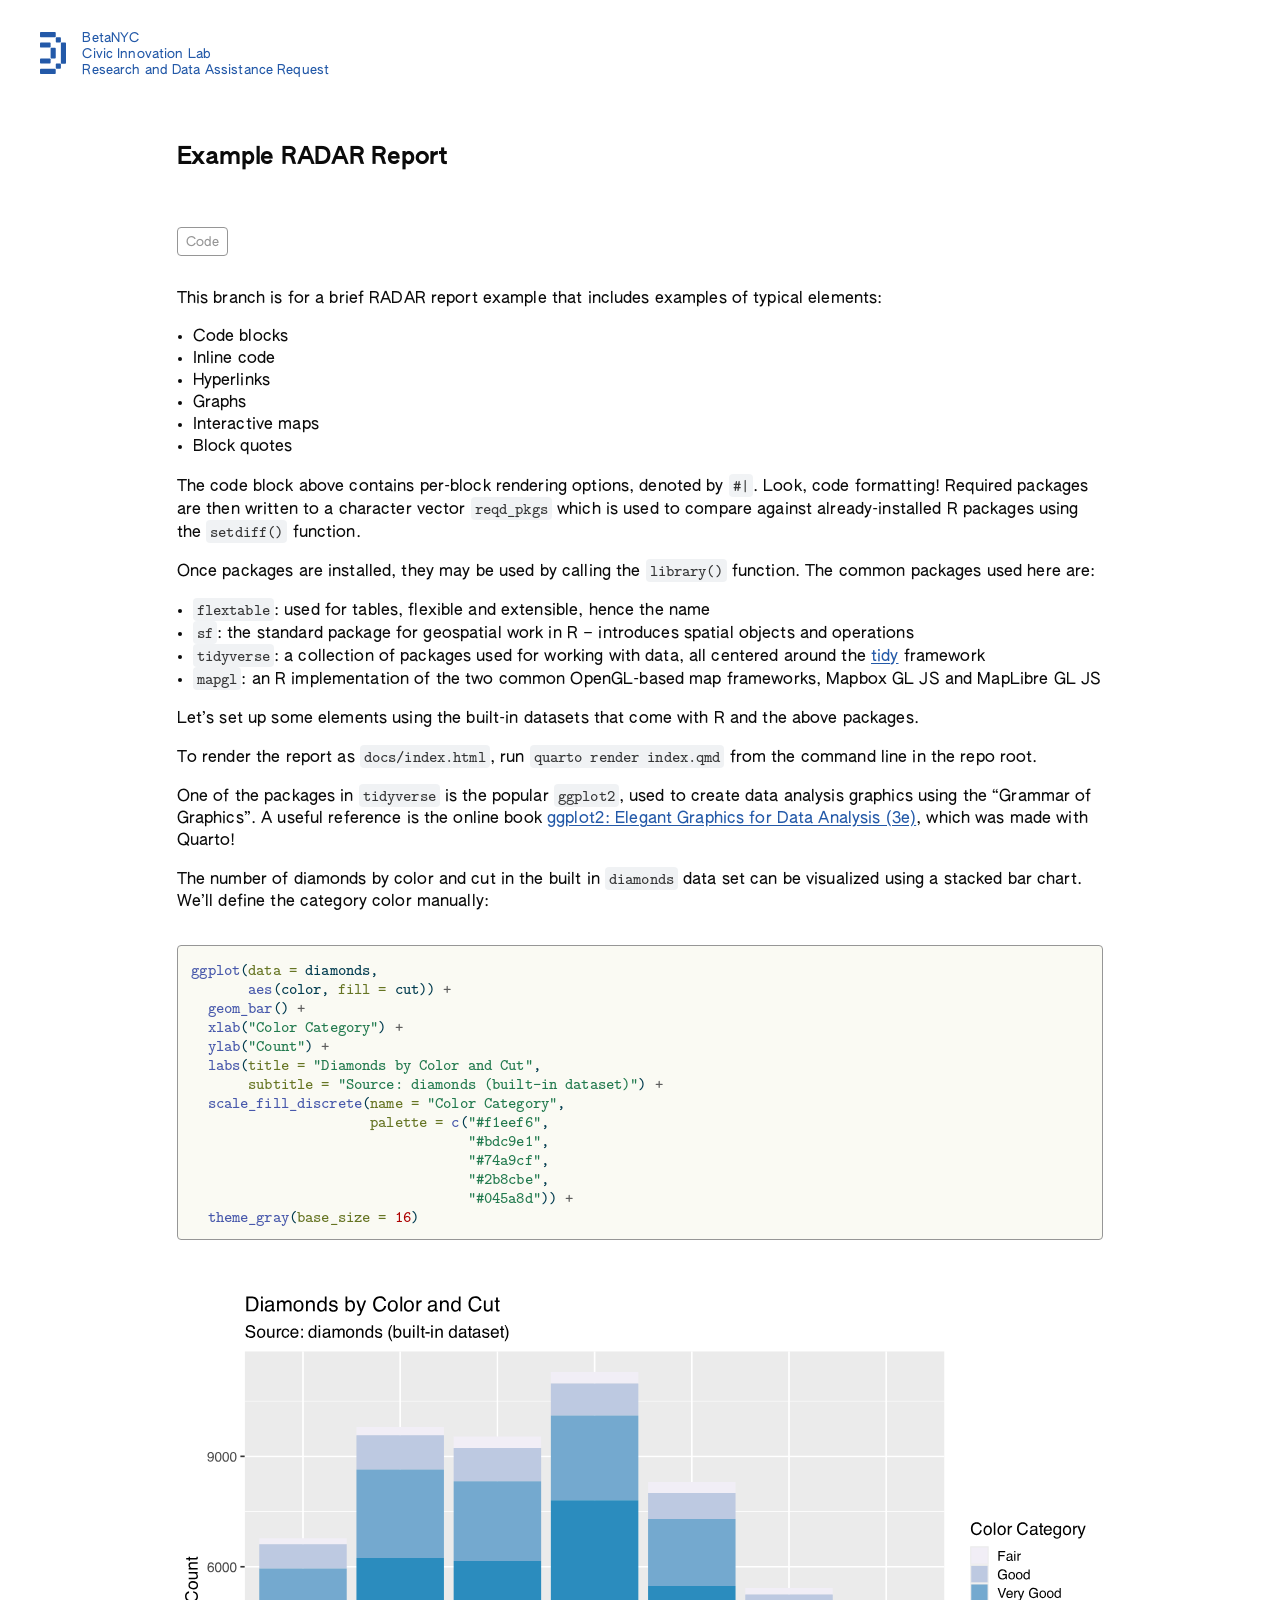
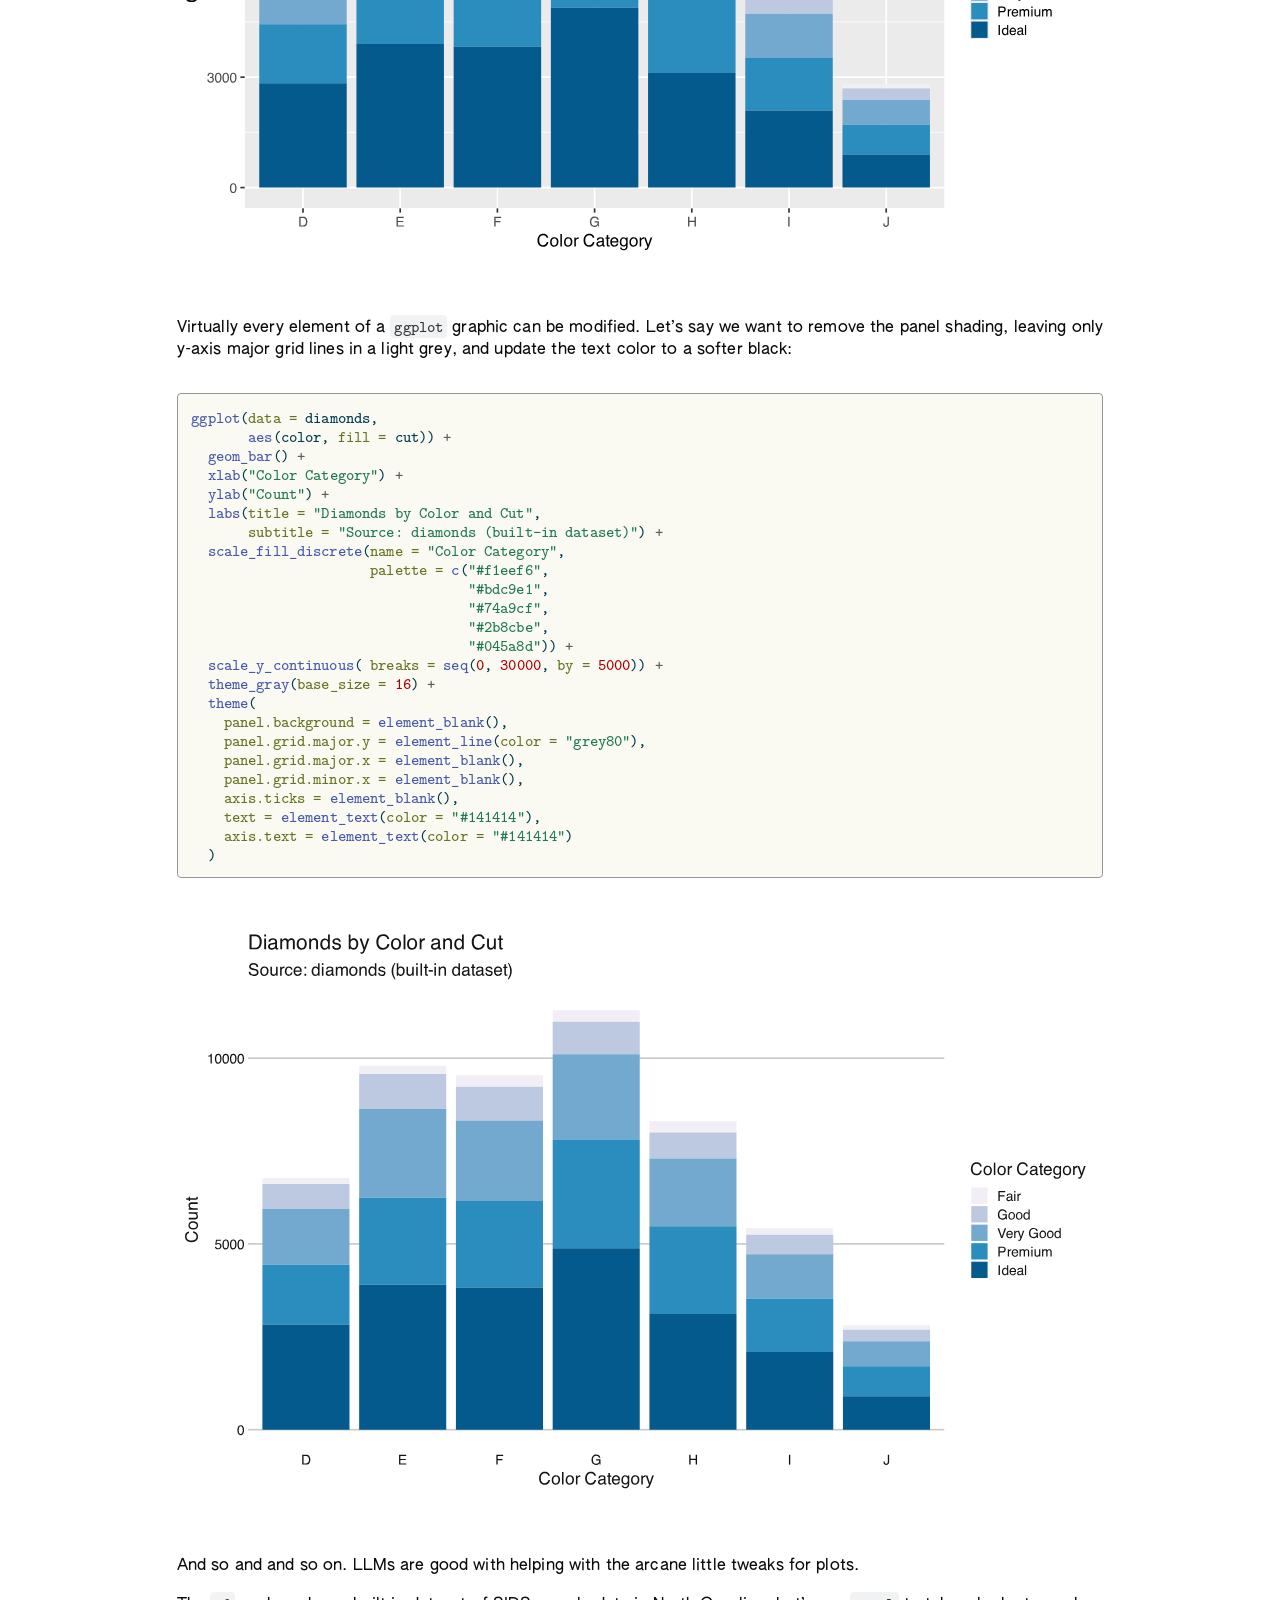
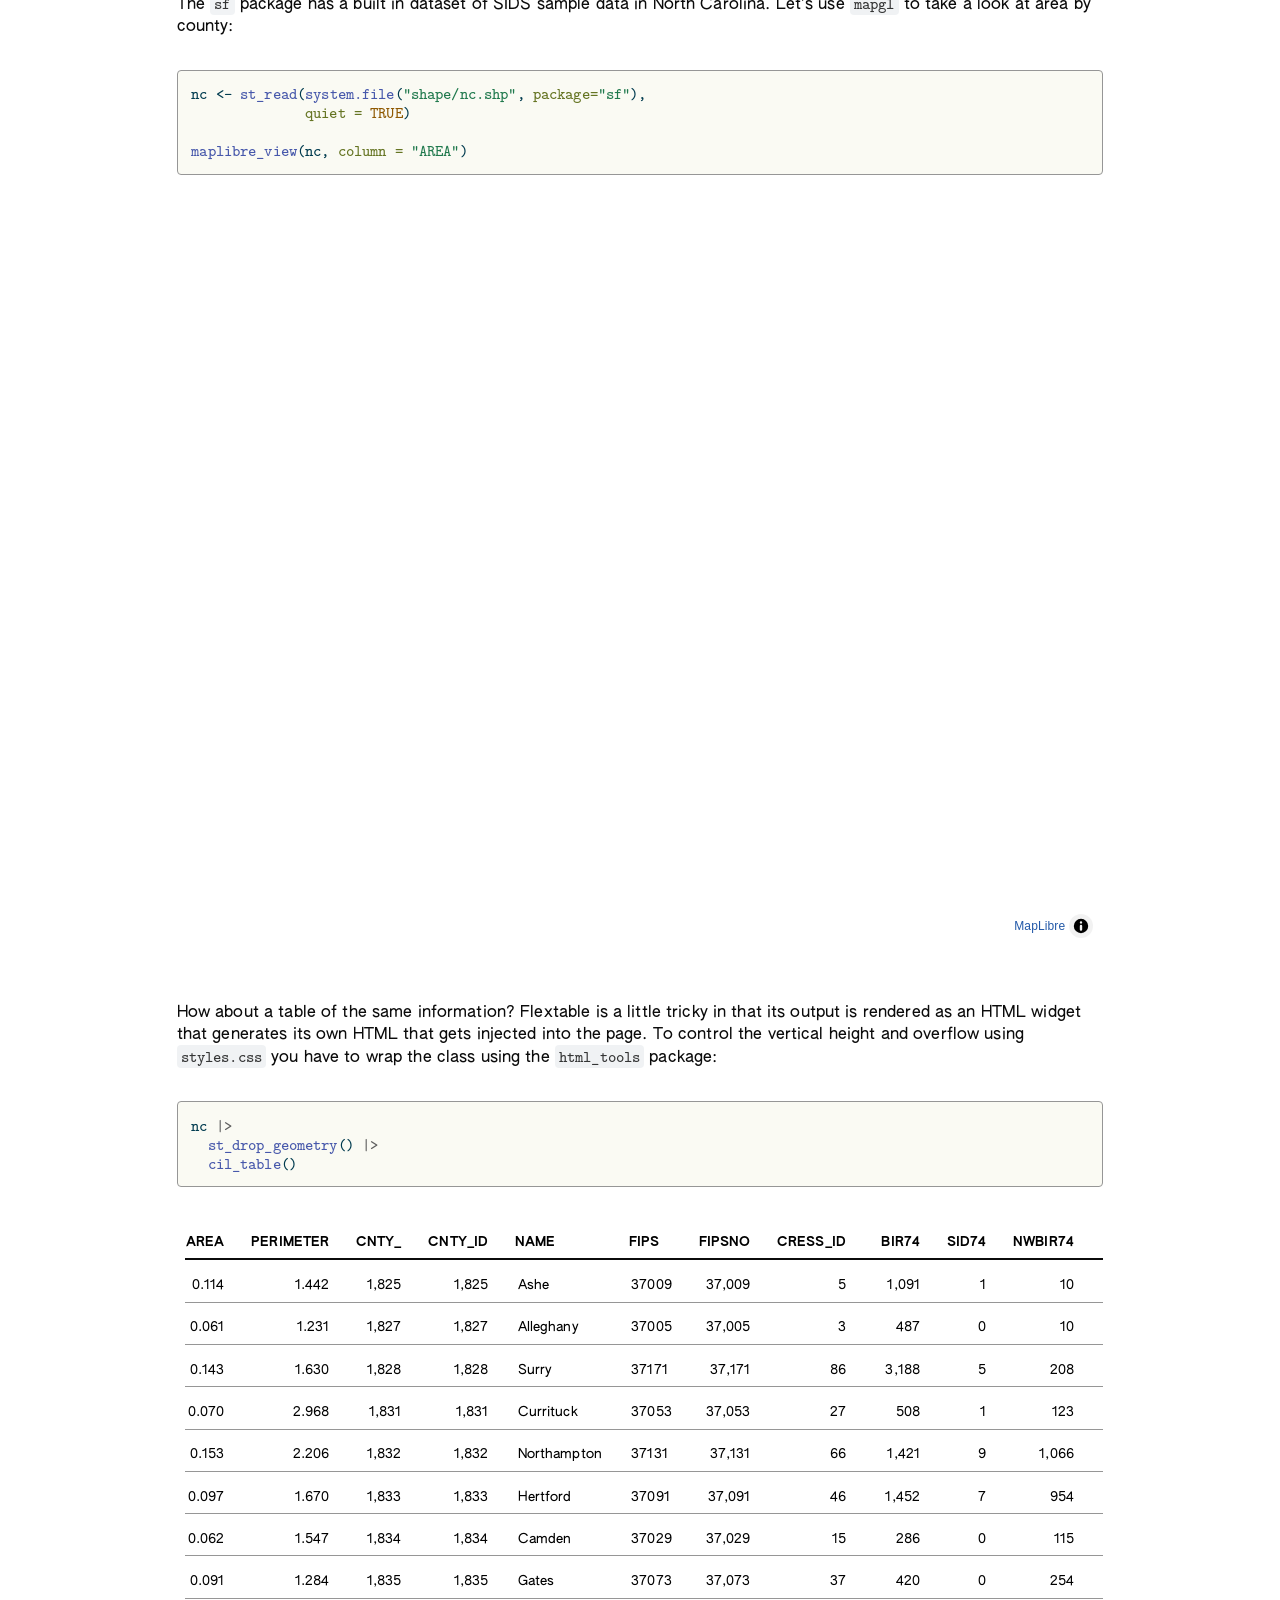
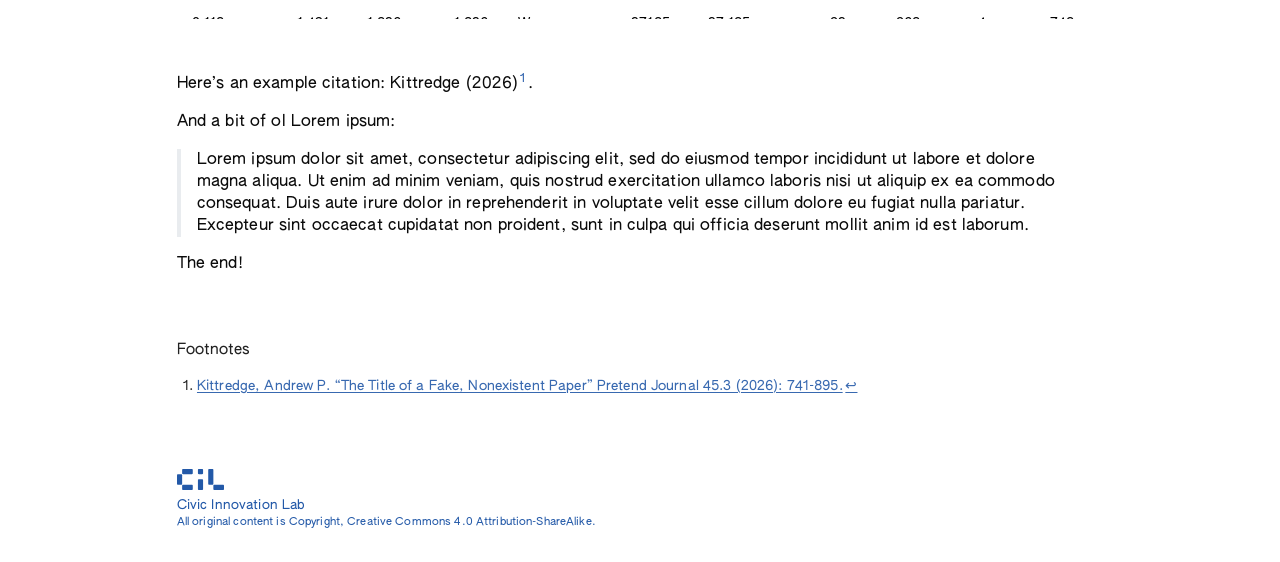
==== commit bd3a9ff5: "Update cil_table() with ability to define column widths, fill, and to force full height" ====
--- a/docs/index.html
+++ b/docs/index.html
@@ -64,6 +64,7 @@
 <script src="site_libs/quarto-search/fuse.min.js"></script>
 <script src="site_libs/quarto-search/quarto-search.js"></script>
 <meta name="quarto:offset" content="./">
+<link href="./images/logos/RADAR.svg" rel="icon" type="image/svg+xml">
 <script src="site_libs/quarto-html/quarto.js" type="module"></script>
 <script src="site_libs/quarto-html/tabsets/tabsets.js" type="module"></script>
 <script src="site_libs/quarto-html/axe/axe-check.js" type="module"></script>
@@ -184,102 +185,181 @@
 <span id="cb1-7"><a href="#cb1-7" aria-hidden="true" tabindex="-1"></a>               <span class="st">"tidyverse"</span>,</span>
 <span id="cb1-8"><a href="#cb1-8" aria-hidden="true" tabindex="-1"></a>               <span class="st">"mapgl"</span>,</span>
 <span id="cb1-9"><a href="#cb1-9" aria-hidden="true" tabindex="-1"></a>               <span class="st">"htmltools"</span>,</span>
-<span id="cb1-10"><a href="#cb1-10" aria-hidden="true" tabindex="-1"></a>               <span class="st">"officer"</span>)</span>
-<span id="cb1-11"><a href="#cb1-11" aria-hidden="true" tabindex="-1"></a></span>
-<span id="cb1-12"><a href="#cb1-12" aria-hidden="true" tabindex="-1"></a><span class="fu">install.packages</span>(</span>
-<span id="cb1-13"><a href="#cb1-13" aria-hidden="true" tabindex="-1"></a>  <span class="fu">setdiff</span>(</span>
-<span id="cb1-14"><a href="#cb1-14" aria-hidden="true" tabindex="-1"></a>    reqd_pkgs,</span>
-<span id="cb1-15"><a href="#cb1-15" aria-hidden="true" tabindex="-1"></a>    <span class="fu">rownames</span>(<span class="fu">installed.packages</span>())</span>
-<span id="cb1-16"><a href="#cb1-16" aria-hidden="true" tabindex="-1"></a>  ),</span>
-<span id="cb1-17"><a href="#cb1-17" aria-hidden="true" tabindex="-1"></a>  <span class="at">repos =</span> <span class="st">"https://cloud.r-project.org"</span></span>
-<span id="cb1-18"><a href="#cb1-18" aria-hidden="true" tabindex="-1"></a>)</span>
-<span id="cb1-19"><a href="#cb1-19" aria-hidden="true" tabindex="-1"></a></span>
-<span id="cb1-20"><a href="#cb1-20" aria-hidden="true" tabindex="-1"></a><span class="fu">lapply</span>(reqd_pkgs, library, <span class="at">character.only =</span> <span class="cn">TRUE</span>) <span class="sc">|&gt;</span> </span>
-<span id="cb1-21"><a href="#cb1-21" aria-hidden="true" tabindex="-1"></a>  <span class="fu">invisible</span>()</span>
-<span id="cb1-22"><a href="#cb1-22" aria-hidden="true" tabindex="-1"></a></span>
-<span id="cb1-23"><a href="#cb1-23" aria-hidden="true" tabindex="-1"></a><span class="co"># If needed, ensure that the Quarto render and RStudio read the same environment vars</span></span>
-<span id="cb1-24"><a href="#cb1-24" aria-hidden="true" tabindex="-1"></a><span class="co"># readRenviron(".Renviron")</span></span>
-<span id="cb1-25"><a href="#cb1-25" aria-hidden="true" tabindex="-1"></a></span>
-<span id="cb1-26"><a href="#cb1-26" aria-hidden="true" tabindex="-1"></a><span class="fu">set_flextable_defaults</span>(</span>
-<span id="cb1-27"><a href="#cb1-27" aria-hidden="true" tabindex="-1"></a>  <span class="at">font.family  =</span> <span class="st">"Authentic Sans"</span>,</span>
-<span id="cb1-28"><a href="#cb1-28" aria-hidden="true" tabindex="-1"></a>  <span class="at">font.size    =</span> <span class="dv">10</span>,        <span class="co"># ~13px (flextable uses points)</span></span>
-<span id="cb1-29"><a href="#cb1-29" aria-hidden="true" tabindex="-1"></a>  <span class="at">border.color =</span> <span class="st">"#0b0b0b"</span>,</span>
-<span id="cb1-30"><a href="#cb1-30" aria-hidden="true" tabindex="-1"></a>  <span class="at">background.color =</span> <span class="st">"transparent"</span>,</span>
-<span id="cb1-31"><a href="#cb1-31" aria-hidden="true" tabindex="-1"></a>  <span class="at">padding.top    =</span> <span class="dv">8</span>,</span>
-<span id="cb1-32"><a href="#cb1-32" aria-hidden="true" tabindex="-1"></a>  <span class="at">padding.bottom =</span> <span class="dv">4</span>,</span>
-<span id="cb1-33"><a href="#cb1-33" aria-hidden="true" tabindex="-1"></a>  <span class="at">padding.left   =</span> <span class="dv">0</span>,</span>
-<span id="cb1-34"><a href="#cb1-34" aria-hidden="true" tabindex="-1"></a>  <span class="at">padding.right  =</span> <span class="dv">16</span></span>
-<span id="cb1-35"><a href="#cb1-35" aria-hidden="true" tabindex="-1"></a>)</span>
-<span id="cb1-36"><a href="#cb1-36" aria-hidden="true" tabindex="-1"></a></span>
-<span id="cb1-37"><a href="#cb1-37" aria-hidden="true" tabindex="-1"></a><span class="co"># Wraps a data frame in a CIL-styled flextable ready to embed in the page.</span></span>
-<span id="cb1-38"><a href="#cb1-38" aria-hidden="true" tabindex="-1"></a><span class="co"># Columns size to their content by default. `widths` overrides that: one value</span></span>
-<span id="cb1-39"><a href="#cb1-39" aria-hidden="true" tabindex="-1"></a><span class="co"># per column, or named values setting just those columns. `max_width` caps the</span></span>
-<span id="cb1-40"><a href="#cb1-40" aria-hidden="true" tabindex="-1"></a><span class="co"># fitted widths, never the ones `widths` names.</span></span>
-<span id="cb1-41"><a href="#cb1-41" aria-hidden="true" tabindex="-1"></a><span class="co"># Usage: data |&gt; cil_table(widths = c("Purpose of Funds" = 4))</span></span>
-<span id="cb1-42"><a href="#cb1-42" aria-hidden="true" tabindex="-1"></a>cil_table <span class="ot">&lt;-</span> <span class="cf">function</span>(data, <span class="at">widths =</span> <span class="cn">NULL</span>, <span class="at">heights =</span> <span class="cn">NULL</span>,</span>
-<span id="cb1-43"><a href="#cb1-43" aria-hidden="true" tabindex="-1"></a>                      <span class="at">max_width =</span> <span class="cn">NULL</span>, <span class="at">unit =</span> <span class="st">"in"</span>, <span class="at">full_width =</span> <span class="cn">TRUE</span>) {</span>
-<span id="cb1-44"><a href="#cb1-44" aria-hidden="true" tabindex="-1"></a>  ft <span class="ot">&lt;-</span> <span class="fu">flextable</span>(data)</span>
-<span id="cb1-45"><a href="#cb1-45" aria-hidden="true" tabindex="-1"></a>  fitted <span class="ot">&lt;-</span> <span class="sc">!</span>(<span class="fu">is.null</span>(widths) <span class="sc">&amp;&amp;</span> <span class="fu">is.null</span>(max_width))</span>
-<span id="cb1-46"><a href="#cb1-46" aria-hidden="true" tabindex="-1"></a>  </span>
-<span id="cb1-47"><a href="#cb1-47" aria-hidden="true" tabindex="-1"></a>  <span class="cf">if</span> (fitted <span class="sc">&amp;&amp;</span> full_width) {</span>
-<span id="cb1-48"><a href="#cb1-48" aria-hidden="true" tabindex="-1"></a>    <span class="fu">stop</span>(<span class="st">"`full_width` stretches columns to the container; `widths`/`max_width` "</span>,</span>
-<span id="cb1-49"><a href="#cb1-49" aria-hidden="true" tabindex="-1"></a>         <span class="st">"pin them. Use one or the other."</span>, <span class="at">call. =</span> <span class="cn">FALSE</span>)</span>
-<span id="cb1-50"><a href="#cb1-50" aria-hidden="true" tabindex="-1"></a>  }</span>
-<span id="cb1-51"><a href="#cb1-51" aria-hidden="true" tabindex="-1"></a></span>
-<span id="cb1-52"><a href="#cb1-52" aria-hidden="true" tabindex="-1"></a>  <span class="cf">if</span> (<span class="sc">!</span>fitted) {</span>
-<span id="cb1-53"><a href="#cb1-53" aria-hidden="true" tabindex="-1"></a>    <span class="co"># Browser-side content fitting, like Excel's Autofit. width = 0 leaves the</span></span>
-<span id="cb1-54"><a href="#cb1-54" aria-hidden="true" tabindex="-1"></a>    <span class="co"># table unconstrained; width = 1 would stretch it to 100% regardless of text.</span></span>
-<span id="cb1-55"><a href="#cb1-55" aria-hidden="true" tabindex="-1"></a>    ft <span class="ot">&lt;-</span> <span class="fu">set_table_properties</span>(ft, <span class="cf">if</span> (full_width) <span class="dv">1</span> <span class="cf">else</span> <span class="dv">0</span>, <span class="at">layout =</span> <span class="st">"autofit"</span>)</span>
-<span id="cb1-56"><a href="#cb1-56" aria-hidden="true" tabindex="-1"></a>  } <span class="cf">else</span> {</span>
-<span id="cb1-57"><a href="#cb1-57" aria-hidden="true" tabindex="-1"></a>    <span class="co"># Fitted widths are the baseline, capped by max_width, then overridden by</span></span>
-<span id="cb1-58"><a href="#cb1-58" aria-hidden="true" tabindex="-1"></a>    <span class="co"># anything `widths` names. "autofit" discards widths, so this must be fixed.</span></span>
-<span id="cb1-59"><a href="#cb1-59" aria-hidden="true" tabindex="-1"></a>    fit <span class="ot">&lt;-</span> <span class="fu">unlist</span>(<span class="fu">dim_pretty</span>(ft)<span class="sc">$</span>widths)</span>
-<span id="cb1-60"><a href="#cb1-60" aria-hidden="true" tabindex="-1"></a>    <span class="cf">if</span> (<span class="sc">!</span><span class="fu">is.null</span>(max_width)) fit <span class="ot">&lt;-</span> <span class="fu">pmin</span>(fit, max_width)</span>
-<span id="cb1-61"><a href="#cb1-61" aria-hidden="true" tabindex="-1"></a>    <span class="cf">if</span> (<span class="fu">is.null</span>(widths)) {</span>
-<span id="cb1-62"><a href="#cb1-62" aria-hidden="true" tabindex="-1"></a>      widths <span class="ot">&lt;-</span> fit</span>
-<span id="cb1-63"><a href="#cb1-63" aria-hidden="true" tabindex="-1"></a>    } <span class="cf">else</span> <span class="cf">if</span> (<span class="sc">!</span><span class="fu">is.null</span>(<span class="fu">names</span>(widths)) <span class="sc">&amp;&amp;</span> <span class="fu">all</span>(<span class="fu">nzchar</span>(<span class="fu">names</span>(widths)))) {</span>
-<span id="cb1-64"><a href="#cb1-64" aria-hidden="true" tabindex="-1"></a>      unknown <span class="ot">&lt;-</span> <span class="fu">setdiff</span>(<span class="fu">names</span>(widths), <span class="fu">names</span>(data))</span>
-<span id="cb1-65"><a href="#cb1-65" aria-hidden="true" tabindex="-1"></a>      <span class="cf">if</span> (<span class="fu">length</span>(unknown)) {</span>
-<span id="cb1-66"><a href="#cb1-66" aria-hidden="true" tabindex="-1"></a>        <span class="fu">stop</span>(<span class="st">"`widths` names no such column: "</span>, <span class="fu">paste</span>(unknown, <span class="at">collapse =</span> <span class="st">", "</span>),</span>
-<span id="cb1-67"><a href="#cb1-67" aria-hidden="true" tabindex="-1"></a>             <span class="at">call. =</span> <span class="cn">FALSE</span>)</span>
-<span id="cb1-68"><a href="#cb1-68" aria-hidden="true" tabindex="-1"></a>      }</span>
-<span id="cb1-69"><a href="#cb1-69" aria-hidden="true" tabindex="-1"></a>      fit[<span class="fu">match</span>(<span class="fu">names</span>(widths), <span class="fu">names</span>(data))] <span class="ot">&lt;-</span> widths</span>
-<span id="cb1-70"><a href="#cb1-70" aria-hidden="true" tabindex="-1"></a>      widths <span class="ot">&lt;-</span> fit</span>
-<span id="cb1-71"><a href="#cb1-71" aria-hidden="true" tabindex="-1"></a>    } <span class="cf">else</span> <span class="cf">if</span> (<span class="fu">length</span>(widths) <span class="sc">!=</span> <span class="fu">ncol</span>(data)) {</span>
-<span id="cb1-72"><a href="#cb1-72" aria-hidden="true" tabindex="-1"></a>      <span class="co"># Otherwise they land on the first columns, misaligning every one.</span></span>
-<span id="cb1-73"><a href="#cb1-73" aria-hidden="true" tabindex="-1"></a>      <span class="fu">stop</span>(<span class="st">"`widths` has "</span>, <span class="fu">length</span>(widths), <span class="st">" value(s) but `data` has "</span>,</span>
-<span id="cb1-74"><a href="#cb1-74" aria-hidden="true" tabindex="-1"></a>           <span class="fu">ncol</span>(data), <span class="st">" column(s). Give one width per column, or name them."</span>,</span>
-<span id="cb1-75"><a href="#cb1-75" aria-hidden="true" tabindex="-1"></a>           <span class="at">call. =</span> <span class="cn">FALSE</span>)</span>
-<span id="cb1-76"><a href="#cb1-76" aria-hidden="true" tabindex="-1"></a>    }</span>
-<span id="cb1-77"><a href="#cb1-77" aria-hidden="true" tabindex="-1"></a>    ft <span class="ot">&lt;-</span> <span class="fu">set_table_properties</span>(ft, <span class="at">layout =</span> <span class="st">"fixed"</span>)</span>
-<span id="cb1-78"><a href="#cb1-78" aria-hidden="true" tabindex="-1"></a>    ft <span class="ot">&lt;-</span> <span class="fu">width</span>(ft, <span class="at">j =</span> <span class="fu">seq_along</span>(widths), <span class="at">width =</span> widths, <span class="at">unit =</span> unit)</span>
-<span id="cb1-79"><a href="#cb1-79" aria-hidden="true" tabindex="-1"></a>  }</span>
-<span id="cb1-80"><a href="#cb1-80" aria-hidden="true" tabindex="-1"></a></span>
-<span id="cb1-81"><a href="#cb1-81" aria-hidden="true" tabindex="-1"></a>  <span class="cf">if</span> (<span class="sc">!</span><span class="fu">is.null</span>(heights)) {</span>
-<span id="cb1-82"><a href="#cb1-82" aria-hidden="true" tabindex="-1"></a>    <span class="co"># Heights are only emitted under the "exact" rule; "auto" ignores them.</span></span>
-<span id="cb1-83"><a href="#cb1-83" aria-hidden="true" tabindex="-1"></a>    ft <span class="ot">&lt;-</span> <span class="fu">height</span>(ft, <span class="at">height =</span> heights, <span class="at">part =</span> <span class="st">"body"</span>, <span class="at">unit =</span> unit)</span>
-<span id="cb1-84"><a href="#cb1-84" aria-hidden="true" tabindex="-1"></a>    ft <span class="ot">&lt;-</span> <span class="fu">hrule</span>(ft, <span class="at">rule =</span> <span class="st">"exact"</span>, <span class="at">part =</span> <span class="st">"body"</span>)</span>
-<span id="cb1-85"><a href="#cb1-85" aria-hidden="true" tabindex="-1"></a>  }</span>
-<span id="cb1-86"><a href="#cb1-86" aria-hidden="true" tabindex="-1"></a></span>
-<span id="cb1-87"><a href="#cb1-87" aria-hidden="true" tabindex="-1"></a>  ft <span class="sc">|&gt;</span></span>
-<span id="cb1-88"><a href="#cb1-88" aria-hidden="true" tabindex="-1"></a>    <span class="fu">border_remove</span>() <span class="sc">|&gt;</span></span>
-<span id="cb1-89"><a href="#cb1-89" aria-hidden="true" tabindex="-1"></a>    <span class="fu">bold</span>(<span class="at">bold =</span> <span class="cn">TRUE</span>, <span class="at">part =</span> <span class="st">"header"</span>) <span class="sc">|&gt;</span></span>
-<span id="cb1-90"><a href="#cb1-90" aria-hidden="true" tabindex="-1"></a>    <span class="fu">hline</span>(<span class="at">border =</span> <span class="fu">fp_border</span>(<span class="at">color =</span> <span class="st">"#0b0b0b"</span>, <span class="at">width =</span> <span class="fl">1.5</span>),  <span class="at">part =</span> <span class="st">"header"</span>) <span class="sc">|&gt;</span></span>
-<span id="cb1-91"><a href="#cb1-91" aria-hidden="true" tabindex="-1"></a>    <span class="fu">hline</span>(<span class="at">border =</span> <span class="fu">fp_border</span>(<span class="at">color =</span> <span class="st">"#969696"</span>, <span class="at">width =</span> <span class="fl">0.75</span>), <span class="at">part =</span> <span class="st">"body"</span>) <span class="sc">|&gt;</span></span>
-<span id="cb1-92"><a href="#cb1-92" aria-hidden="true" tabindex="-1"></a>    <span class="fu">padding</span>(</span>
-<span id="cb1-93"><a href="#cb1-93" aria-hidden="true" tabindex="-1"></a>      <span class="at">padding.top =</span> <span class="dv">0</span>, <span class="at">padding.bottom =</span> <span class="dv">4</span>,</span>
-<span id="cb1-94"><a href="#cb1-94" aria-hidden="true" tabindex="-1"></a>      <span class="at">padding.left =</span> <span class="dv">0</span>, <span class="at">padding.right =</span> <span class="dv">16</span>,</span>
-<span id="cb1-95"><a href="#cb1-95" aria-hidden="true" tabindex="-1"></a>      <span class="at">part =</span> <span class="st">"header"</span></span>
-<span id="cb1-96"><a href="#cb1-96" aria-hidden="true" tabindex="-1"></a>    ) <span class="sc">|&gt;</span></span>
-<span id="cb1-97"><a href="#cb1-97" aria-hidden="true" tabindex="-1"></a>    <span class="co"># Both steps are needed to keep the table out of a shadow DOM, which no page</span></span>
-<span id="cb1-98"><a href="#cb1-98" aria-hidden="true" tabindex="-1"></a>    <span class="co"># CSS can reach: ft.shadow drops the static host, and the rename hides the</span></span>
-<span id="cb1-99"><a href="#cb1-99" aria-hidden="true" tabindex="-1"></a>    <span class="co"># wrapper from tabwid.js, which shadow-roots every .tabwid on DOMContentLoaded.</span></span>
-<span id="cb1-100"><a href="#cb1-100" aria-hidden="true" tabindex="-1"></a>    <span class="fu">htmltools_value</span>(<span class="at">ft.shadow =</span> <span class="cn">FALSE</span>) <span class="sc">|&gt;</span></span>
-<span id="cb1-101"><a href="#cb1-101" aria-hidden="true" tabindex="-1"></a>    <span class="fu">as.character</span>() <span class="sc">|&gt;</span></span>
-<span id="cb1-102"><a href="#cb1-102" aria-hidden="true" tabindex="-1"></a>    <span class="fu">sub</span>(<span class="at">pattern =</span> <span class="st">'class="tabwid"'</span>, <span class="at">replacement =</span> <span class="st">'class="cil-tabwid"'</span>, <span class="at">fixed =</span> <span class="cn">TRUE</span>) <span class="sc">|&gt;</span></span>
-<span id="cb1-103"><a href="#cb1-103" aria-hidden="true" tabindex="-1"></a>    <span class="fu">HTML</span>() <span class="sc">|&gt;</span></span>
-<span id="cb1-104"><a href="#cb1-104" aria-hidden="true" tabindex="-1"></a>    <span class="fu">div</span>(<span class="at">class =</span> <span class="cf">if</span> (fitted) <span class="st">"scroll-output scroll-output--fit"</span> <span class="cf">else</span> <span class="st">"scroll-output"</span>)</span>
-<span id="cb1-105"><a href="#cb1-105" aria-hidden="true" tabindex="-1"></a>}</span></code></pre></div><button title="Copy to Clipboard" class="code-copy-button"><i class="bi"></i></button></div>
+<span id="cb1-10"><a href="#cb1-10" aria-hidden="true" tabindex="-1"></a>               <span class="st">"officer"</span>,</span>
+<span id="cb1-11"><a href="#cb1-11" aria-hidden="true" tabindex="-1"></a>               <span class="st">"forcats"</span>)</span>
+<span id="cb1-12"><a href="#cb1-12" aria-hidden="true" tabindex="-1"></a></span>
+<span id="cb1-13"><a href="#cb1-13" aria-hidden="true" tabindex="-1"></a><span class="fu">install.packages</span>(</span>
+<span id="cb1-14"><a href="#cb1-14" aria-hidden="true" tabindex="-1"></a>  <span class="fu">setdiff</span>(</span>
+<span id="cb1-15"><a href="#cb1-15" aria-hidden="true" tabindex="-1"></a>    reqd_pkgs,</span>
+<span id="cb1-16"><a href="#cb1-16" aria-hidden="true" tabindex="-1"></a>    <span class="fu">rownames</span>(<span class="fu">installed.packages</span>())</span>
+<span id="cb1-17"><a href="#cb1-17" aria-hidden="true" tabindex="-1"></a>  ),</span>
+<span id="cb1-18"><a href="#cb1-18" aria-hidden="true" tabindex="-1"></a>  <span class="at">repos =</span> <span class="st">"https://cloud.r-project.org"</span></span>
+<span id="cb1-19"><a href="#cb1-19" aria-hidden="true" tabindex="-1"></a>)</span>
+<span id="cb1-20"><a href="#cb1-20" aria-hidden="true" tabindex="-1"></a></span>
+<span id="cb1-21"><a href="#cb1-21" aria-hidden="true" tabindex="-1"></a><span class="fu">lapply</span>(reqd_pkgs, library, <span class="at">character.only =</span> <span class="cn">TRUE</span>) <span class="sc">|&gt;</span> </span>
+<span id="cb1-22"><a href="#cb1-22" aria-hidden="true" tabindex="-1"></a>  <span class="fu">invisible</span>()</span>
+<span id="cb1-23"><a href="#cb1-23" aria-hidden="true" tabindex="-1"></a></span>
+<span id="cb1-24"><a href="#cb1-24" aria-hidden="true" tabindex="-1"></a><span class="co"># If needed, ensure that the Quarto render and RStudio read the same environment vars</span></span>
+<span id="cb1-25"><a href="#cb1-25" aria-hidden="true" tabindex="-1"></a><span class="co"># readRenviron(".Renviron")</span></span>
+<span id="cb1-26"><a href="#cb1-26" aria-hidden="true" tabindex="-1"></a></span>
+<span id="cb1-27"><a href="#cb1-27" aria-hidden="true" tabindex="-1"></a><span class="fu">set_flextable_defaults</span>(</span>
+<span id="cb1-28"><a href="#cb1-28" aria-hidden="true" tabindex="-1"></a>  <span class="at">font.family  =</span> <span class="st">"Authentic Sans"</span>,</span>
+<span id="cb1-29"><a href="#cb1-29" aria-hidden="true" tabindex="-1"></a>  <span class="at">font.size    =</span> <span class="dv">10</span>,        <span class="co"># ~13px (flextable uses points)</span></span>
+<span id="cb1-30"><a href="#cb1-30" aria-hidden="true" tabindex="-1"></a>  <span class="at">border.color =</span> <span class="st">"#0b0b0b"</span>,</span>
+<span id="cb1-31"><a href="#cb1-31" aria-hidden="true" tabindex="-1"></a>  <span class="at">background.color =</span> <span class="st">"transparent"</span>,</span>
+<span id="cb1-32"><a href="#cb1-32" aria-hidden="true" tabindex="-1"></a>  <span class="at">padding.top    =</span> <span class="dv">8</span>,</span>
+<span id="cb1-33"><a href="#cb1-33" aria-hidden="true" tabindex="-1"></a>  <span class="at">padding.bottom =</span> <span class="dv">4</span>,</span>
+<span id="cb1-34"><a href="#cb1-34" aria-hidden="true" tabindex="-1"></a>  <span class="at">padding.left   =</span> <span class="dv">0</span>,</span>
+<span id="cb1-35"><a href="#cb1-35" aria-hidden="true" tabindex="-1"></a>  <span class="at">padding.right  =</span> <span class="dv">16</span></span>
+<span id="cb1-36"><a href="#cb1-36" aria-hidden="true" tabindex="-1"></a>)</span>
+<span id="cb1-37"><a href="#cb1-37" aria-hidden="true" tabindex="-1"></a></span>
+<span id="cb1-38"><a href="#cb1-38" aria-hidden="true" tabindex="-1"></a><span class="co"># Wraps a data frame in a CIL-styled flextable ready to embed in the page.</span></span>
+<span id="cb1-39"><a href="#cb1-39" aria-hidden="true" tabindex="-1"></a><span class="co"># Columns size to their content by default. `widths` overrides that: one value</span></span>
+<span id="cb1-40"><a href="#cb1-40" aria-hidden="true" tabindex="-1"></a><span class="co"># per column, or named values setting just those columns. `max_width` caps the</span></span>
+<span id="cb1-41"><a href="#cb1-41" aria-hidden="true" tabindex="-1"></a><span class="co"># fitted widths, never the ones `widths` names. `full_height = TRUE` drops the</span></span>
+<span id="cb1-42"><a href="#cb1-42" aria-hidden="true" tabindex="-1"></a><span class="co"># 400px cap so the whole table renders inline without a vertical scrollbar.</span></span>
+<span id="cb1-43"><a href="#cb1-43" aria-hidden="true" tabindex="-1"></a><span class="co"># `unit = "%"` reads `widths` as shares of a full-width table instead of</span></span>
+<span id="cb1-44"><a href="#cb1-44" aria-hidden="true" tabindex="-1"></a><span class="co"># absolute sizes, which is how two tables are given matching columns.</span></span>
+<span id="cb1-45"><a href="#cb1-45" aria-hidden="true" tabindex="-1"></a><span class="co"># `fill` is a named vector of cell text -&gt; background colour, letting a</span></span>
+<span id="cb1-46"><a href="#cb1-46" aria-hidden="true" tabindex="-1"></a><span class="co"># category be scanned down a column by colour as well as read.</span></span>
+<span id="cb1-47"><a href="#cb1-47" aria-hidden="true" tabindex="-1"></a><span class="co"># Usage: data |&gt; cil_table(widths = c("Purpose of Funds" = 4))</span></span>
+<span id="cb1-48"><a href="#cb1-48" aria-hidden="true" tabindex="-1"></a><span class="co">#        data |&gt; cil_table(widths = c(39, 61), unit = "%")</span></span>
+<span id="cb1-49"><a href="#cb1-49" aria-hidden="true" tabindex="-1"></a><span class="co">#        data |&gt; cil_table(fill = c("Heavy Rain" = "#d1ddee"))</span></span>
+<span id="cb1-50"><a href="#cb1-50" aria-hidden="true" tabindex="-1"></a>cil_table <span class="ot">&lt;-</span> <span class="cf">function</span>(data, <span class="at">widths =</span> <span class="cn">NULL</span>, <span class="at">heights =</span> <span class="cn">NULL</span>,</span>
+<span id="cb1-51"><a href="#cb1-51" aria-hidden="true" tabindex="-1"></a>                      <span class="at">max_width =</span> <span class="cn">NULL</span>, <span class="at">unit =</span> <span class="st">"in"</span>, <span class="at">full_width =</span> <span class="cn">TRUE</span>,</span>
+<span id="cb1-52"><a href="#cb1-52" aria-hidden="true" tabindex="-1"></a>                      <span class="at">full_height =</span> <span class="cn">FALSE</span>, <span class="at">fill =</span> <span class="cn">NULL</span>) {</span>
+<span id="cb1-53"><a href="#cb1-53" aria-hidden="true" tabindex="-1"></a>  ft <span class="ot">&lt;-</span> <span class="fu">flextable</span>(data)</span>
+<span id="cb1-54"><a href="#cb1-54" aria-hidden="true" tabindex="-1"></a>  pct <span class="ot">&lt;-</span> <span class="fu">identical</span>(unit, <span class="st">"%"</span>)</span>
+<span id="cb1-55"><a href="#cb1-55" aria-hidden="true" tabindex="-1"></a>  <span class="co"># Percentages never reach flextable, so they don't take the fitted path below.</span></span>
+<span id="cb1-56"><a href="#cb1-56" aria-hidden="true" tabindex="-1"></a>  fitted <span class="ot">&lt;-</span> <span class="sc">!</span>pct <span class="sc">&amp;&amp;</span> <span class="sc">!</span>(<span class="fu">is.null</span>(widths) <span class="sc">&amp;&amp;</span> <span class="fu">is.null</span>(max_width))</span>
+<span id="cb1-57"><a href="#cb1-57" aria-hidden="true" tabindex="-1"></a></span>
+<span id="cb1-58"><a href="#cb1-58" aria-hidden="true" tabindex="-1"></a>  <span class="cf">if</span> (pct) {</span>
+<span id="cb1-59"><a href="#cb1-59" aria-hidden="true" tabindex="-1"></a>    <span class="cf">if</span> (<span class="fu">is.null</span>(widths)) {</span>
+<span id="cb1-60"><a href="#cb1-60" aria-hidden="true" tabindex="-1"></a>      <span class="fu">stop</span>(<span class="st">"`unit = </span><span class="sc">\"</span><span class="st">%</span><span class="sc">\"</span><span class="st">` sets column shares, so it needs `widths`."</span>, <span class="at">call. =</span> <span class="cn">FALSE</span>)</span>
+<span id="cb1-61"><a href="#cb1-61" aria-hidden="true" tabindex="-1"></a>    }</span>
+<span id="cb1-62"><a href="#cb1-62" aria-hidden="true" tabindex="-1"></a>    <span class="cf">if</span> (<span class="sc">!</span><span class="fu">is.null</span>(max_width)) {</span>
+<span id="cb1-63"><a href="#cb1-63" aria-hidden="true" tabindex="-1"></a>      <span class="fu">stop</span>(<span class="st">"`max_width` caps fitted widths in absolute units; `unit = </span><span class="sc">\"</span><span class="st">%</span><span class="sc">\"</span><span class="st">` "</span>,</span>
+<span id="cb1-64"><a href="#cb1-64" aria-hidden="true" tabindex="-1"></a>           <span class="st">"sets shares outright. Use one or the other."</span>, <span class="at">call. =</span> <span class="cn">FALSE</span>)</span>
+<span id="cb1-65"><a href="#cb1-65" aria-hidden="true" tabindex="-1"></a>    }</span>
+<span id="cb1-66"><a href="#cb1-66" aria-hidden="true" tabindex="-1"></a>    <span class="cf">if</span> (<span class="sc">!</span>full_width) {</span>
+<span id="cb1-67"><a href="#cb1-67" aria-hidden="true" tabindex="-1"></a>      <span class="fu">stop</span>(<span class="st">"Percentage widths are shares of a full-width table. Leave "</span>,</span>
+<span id="cb1-68"><a href="#cb1-68" aria-hidden="true" tabindex="-1"></a>           <span class="st">"`full_width = TRUE`."</span>, <span class="at">call. =</span> <span class="cn">FALSE</span>)</span>
+<span id="cb1-69"><a href="#cb1-69" aria-hidden="true" tabindex="-1"></a>    }</span>
+<span id="cb1-70"><a href="#cb1-70" aria-hidden="true" tabindex="-1"></a>    <span class="cf">if</span> (<span class="sc">!</span><span class="fu">is.null</span>(heights)) {</span>
+<span id="cb1-71"><a href="#cb1-71" aria-hidden="true" tabindex="-1"></a>      <span class="co"># `unit` covers heights too, and a row can't be a percentage of anything.</span></span>
+<span id="cb1-72"><a href="#cb1-72" aria-hidden="true" tabindex="-1"></a>      <span class="fu">stop</span>(<span class="st">"`heights` needs an absolute unit, which `unit = </span><span class="sc">\"</span><span class="st">%</span><span class="sc">\"</span><span class="st">` overrides. "</span>,</span>
+<span id="cb1-73"><a href="#cb1-73" aria-hidden="true" tabindex="-1"></a>           <span class="st">"Set column shares and row heights in separate calls."</span>, <span class="at">call. =</span> <span class="cn">FALSE</span>)</span>
+<span id="cb1-74"><a href="#cb1-74" aria-hidden="true" tabindex="-1"></a>    }</span>
+<span id="cb1-75"><a href="#cb1-75" aria-hidden="true" tabindex="-1"></a>    <span class="cf">if</span> (<span class="fu">length</span>(widths) <span class="sc">!=</span> <span class="fu">ncol</span>(data)) {</span>
+<span id="cb1-76"><a href="#cb1-76" aria-hidden="true" tabindex="-1"></a>      <span class="co"># Named subsets work for absolute widths because dim_pretty() supplies a</span></span>
+<span id="cb1-77"><a href="#cb1-77" aria-hidden="true" tabindex="-1"></a>      <span class="co"># baseline for the columns left out. Shares have no such baseline.</span></span>
+<span id="cb1-78"><a href="#cb1-78" aria-hidden="true" tabindex="-1"></a>      <span class="fu">stop</span>(<span class="st">"`widths` has "</span>, <span class="fu">length</span>(widths), <span class="st">" value(s) but `data` has "</span>,</span>
+<span id="cb1-79"><a href="#cb1-79" aria-hidden="true" tabindex="-1"></a>           <span class="fu">ncol</span>(data), <span class="st">" column(s). Percentage widths need one per column."</span>,</span>
+<span id="cb1-80"><a href="#cb1-80" aria-hidden="true" tabindex="-1"></a>           <span class="at">call. =</span> <span class="cn">FALSE</span>)</span>
+<span id="cb1-81"><a href="#cb1-81" aria-hidden="true" tabindex="-1"></a>    }</span>
+<span id="cb1-82"><a href="#cb1-82" aria-hidden="true" tabindex="-1"></a>  }</span>
+<span id="cb1-83"><a href="#cb1-83" aria-hidden="true" tabindex="-1"></a></span>
+<span id="cb1-84"><a href="#cb1-84" aria-hidden="true" tabindex="-1"></a>  <span class="cf">if</span> (fitted <span class="sc">&amp;&amp;</span> full_width) {</span>
+<span id="cb1-85"><a href="#cb1-85" aria-hidden="true" tabindex="-1"></a>    <span class="fu">stop</span>(<span class="st">"`full_width` stretches columns to the container; `widths`/`max_width` "</span>,</span>
+<span id="cb1-86"><a href="#cb1-86" aria-hidden="true" tabindex="-1"></a>         <span class="st">"pin them. Use one or the other."</span>, <span class="at">call. =</span> <span class="cn">FALSE</span>)</span>
+<span id="cb1-87"><a href="#cb1-87" aria-hidden="true" tabindex="-1"></a>  }</span>
+<span id="cb1-88"><a href="#cb1-88" aria-hidden="true" tabindex="-1"></a></span>
+<span id="cb1-89"><a href="#cb1-89" aria-hidden="true" tabindex="-1"></a>  <span class="cf">if</span> (<span class="sc">!</span>fitted) {</span>
+<span id="cb1-90"><a href="#cb1-90" aria-hidden="true" tabindex="-1"></a>    <span class="co"># Browser-side content fitting, like Excel's Autofit. width = 0 leaves the</span></span>
+<span id="cb1-91"><a href="#cb1-91" aria-hidden="true" tabindex="-1"></a>    <span class="co"># table unconstrained; width = 1 would stretch it to 100% regardless of text.</span></span>
+<span id="cb1-92"><a href="#cb1-92" aria-hidden="true" tabindex="-1"></a>    ft <span class="ot">&lt;-</span> <span class="fu">set_table_properties</span>(ft, <span class="cf">if</span> (full_width) <span class="dv">1</span> <span class="cf">else</span> <span class="dv">0</span>, <span class="at">layout =</span> <span class="st">"autofit"</span>)</span>
+<span id="cb1-93"><a href="#cb1-93" aria-hidden="true" tabindex="-1"></a>  } <span class="cf">else</span> {</span>
+<span id="cb1-94"><a href="#cb1-94" aria-hidden="true" tabindex="-1"></a>    <span class="co"># Fitted widths are the baseline, capped by max_width, then overridden by</span></span>
+<span id="cb1-95"><a href="#cb1-95" aria-hidden="true" tabindex="-1"></a>    <span class="co"># anything `widths` names. "autofit" discards widths, so this must be fixed.</span></span>
+<span id="cb1-96"><a href="#cb1-96" aria-hidden="true" tabindex="-1"></a>    fit <span class="ot">&lt;-</span> <span class="fu">unlist</span>(<span class="fu">dim_pretty</span>(ft)<span class="sc">$</span>widths)</span>
+<span id="cb1-97"><a href="#cb1-97" aria-hidden="true" tabindex="-1"></a>    <span class="cf">if</span> (<span class="sc">!</span><span class="fu">is.null</span>(max_width)) fit <span class="ot">&lt;-</span> <span class="fu">pmin</span>(fit, max_width)</span>
+<span id="cb1-98"><a href="#cb1-98" aria-hidden="true" tabindex="-1"></a>    <span class="cf">if</span> (<span class="fu">is.null</span>(widths)) {</span>
+<span id="cb1-99"><a href="#cb1-99" aria-hidden="true" tabindex="-1"></a>      widths <span class="ot">&lt;-</span> fit</span>
+<span id="cb1-100"><a href="#cb1-100" aria-hidden="true" tabindex="-1"></a>    } <span class="cf">else</span> <span class="cf">if</span> (<span class="sc">!</span><span class="fu">is.null</span>(<span class="fu">names</span>(widths)) <span class="sc">&amp;&amp;</span> <span class="fu">all</span>(<span class="fu">nzchar</span>(<span class="fu">names</span>(widths)))) {</span>
+<span id="cb1-101"><a href="#cb1-101" aria-hidden="true" tabindex="-1"></a>      unknown <span class="ot">&lt;-</span> <span class="fu">setdiff</span>(<span class="fu">names</span>(widths), <span class="fu">names</span>(data))</span>
+<span id="cb1-102"><a href="#cb1-102" aria-hidden="true" tabindex="-1"></a>      <span class="cf">if</span> (<span class="fu">length</span>(unknown)) {</span>
+<span id="cb1-103"><a href="#cb1-103" aria-hidden="true" tabindex="-1"></a>        <span class="fu">stop</span>(<span class="st">"`widths` names no such column: "</span>, <span class="fu">paste</span>(unknown, <span class="at">collapse =</span> <span class="st">", "</span>),</span>
+<span id="cb1-104"><a href="#cb1-104" aria-hidden="true" tabindex="-1"></a>             <span class="at">call. =</span> <span class="cn">FALSE</span>)</span>
+<span id="cb1-105"><a href="#cb1-105" aria-hidden="true" tabindex="-1"></a>      }</span>
+<span id="cb1-106"><a href="#cb1-106" aria-hidden="true" tabindex="-1"></a>      fit[<span class="fu">match</span>(<span class="fu">names</span>(widths), <span class="fu">names</span>(data))] <span class="ot">&lt;-</span> widths</span>
+<span id="cb1-107"><a href="#cb1-107" aria-hidden="true" tabindex="-1"></a>      widths <span class="ot">&lt;-</span> fit</span>
+<span id="cb1-108"><a href="#cb1-108" aria-hidden="true" tabindex="-1"></a>    } <span class="cf">else</span> <span class="cf">if</span> (<span class="fu">length</span>(widths) <span class="sc">!=</span> <span class="fu">ncol</span>(data)) {</span>
+<span id="cb1-109"><a href="#cb1-109" aria-hidden="true" tabindex="-1"></a>      <span class="co"># Otherwise they land on the first columns, misaligning every one.</span></span>
+<span id="cb1-110"><a href="#cb1-110" aria-hidden="true" tabindex="-1"></a>      <span class="fu">stop</span>(<span class="st">"`widths` has "</span>, <span class="fu">length</span>(widths), <span class="st">" value(s) but `data` has "</span>,</span>
+<span id="cb1-111"><a href="#cb1-111" aria-hidden="true" tabindex="-1"></a>           <span class="fu">ncol</span>(data), <span class="st">" column(s). Give one width per column, or name them."</span>,</span>
+<span id="cb1-112"><a href="#cb1-112" aria-hidden="true" tabindex="-1"></a>           <span class="at">call. =</span> <span class="cn">FALSE</span>)</span>
+<span id="cb1-113"><a href="#cb1-113" aria-hidden="true" tabindex="-1"></a>    }</span>
+<span id="cb1-114"><a href="#cb1-114" aria-hidden="true" tabindex="-1"></a>    ft <span class="ot">&lt;-</span> <span class="fu">set_table_properties</span>(ft, <span class="at">layout =</span> <span class="st">"fixed"</span>)</span>
+<span id="cb1-115"><a href="#cb1-115" aria-hidden="true" tabindex="-1"></a>    ft <span class="ot">&lt;-</span> <span class="fu">width</span>(ft, <span class="at">j =</span> <span class="fu">seq_along</span>(widths), <span class="at">width =</span> widths, <span class="at">unit =</span> unit)</span>
+<span id="cb1-116"><a href="#cb1-116" aria-hidden="true" tabindex="-1"></a>  }</span>
+<span id="cb1-117"><a href="#cb1-117" aria-hidden="true" tabindex="-1"></a></span>
+<span id="cb1-118"><a href="#cb1-118" aria-hidden="true" tabindex="-1"></a>  <span class="cf">if</span> (<span class="sc">!</span><span class="fu">is.null</span>(heights)) {</span>
+<span id="cb1-119"><a href="#cb1-119" aria-hidden="true" tabindex="-1"></a>    <span class="co"># Heights are only emitted under the "exact" rule; "auto" ignores them.</span></span>
+<span id="cb1-120"><a href="#cb1-120" aria-hidden="true" tabindex="-1"></a>    ft <span class="ot">&lt;-</span> <span class="fu">height</span>(ft, <span class="at">height =</span> heights, <span class="at">part =</span> <span class="st">"body"</span>, <span class="at">unit =</span> unit)</span>
+<span id="cb1-121"><a href="#cb1-121" aria-hidden="true" tabindex="-1"></a>    ft <span class="ot">&lt;-</span> <span class="fu">hrule</span>(ft, <span class="at">rule =</span> <span class="st">"exact"</span>, <span class="at">part =</span> <span class="st">"body"</span>)</span>
+<span id="cb1-122"><a href="#cb1-122" aria-hidden="true" tabindex="-1"></a>  }</span>
+<span id="cb1-123"><a href="#cb1-123" aria-hidden="true" tabindex="-1"></a></span>
+<span id="cb1-124"><a href="#cb1-124" aria-hidden="true" tabindex="-1"></a>  <span class="cf">if</span> (<span class="sc">!</span><span class="fu">is.null</span>(fill)) {</span>
+<span id="cb1-125"><a href="#cb1-125" aria-hidden="true" tabindex="-1"></a>    unknown <span class="ot">&lt;-</span> <span class="fu">setdiff</span>(<span class="fu">names</span>(fill), <span class="fu">unlist</span>(<span class="fu">lapply</span>(data, as.character)))</span>
+<span id="cb1-126"><a href="#cb1-126" aria-hidden="true" tabindex="-1"></a>    <span class="cf">if</span> (<span class="fu">length</span>(unknown)) {</span>
+<span id="cb1-127"><a href="#cb1-127" aria-hidden="true" tabindex="-1"></a>      <span class="fu">stop</span>(<span class="st">"`fill` names a value no cell holds: "</span>, <span class="fu">paste</span>(unknown, <span class="at">collapse =</span> <span class="st">", "</span>),</span>
+<span id="cb1-128"><a href="#cb1-128" aria-hidden="true" tabindex="-1"></a>           <span class="at">call. =</span> <span class="cn">FALSE</span>)</span>
+<span id="cb1-129"><a href="#cb1-129" aria-hidden="true" tabindex="-1"></a>    }</span>
+<span id="cb1-130"><a href="#cb1-130" aria-hidden="true" tabindex="-1"></a>    <span class="co"># bg() hands the function one column at a time, so the lookup is on the cell</span></span>
+<span id="cb1-131"><a href="#cb1-131" aria-hidden="true" tabindex="-1"></a>    <span class="co"># text itself. Anything unnamed -- ids, counts -- keeps the table's own</span></span>
+<span id="cb1-132"><a href="#cb1-132" aria-hidden="true" tabindex="-1"></a>    <span class="co"># background rather than picking up a colour by accident.</span></span>
+<span id="cb1-133"><a href="#cb1-133" aria-hidden="true" tabindex="-1"></a>    ft <span class="ot">&lt;-</span> <span class="fu">bg</span>(ft, <span class="at">part =</span> <span class="st">"body"</span>, <span class="at">bg =</span> <span class="cf">function</span>(x) {</span>
+<span id="cb1-134"><a href="#cb1-134" aria-hidden="true" tabindex="-1"></a>      matched <span class="ot">&lt;-</span> fill[<span class="fu">as.character</span>(x)]</span>
+<span id="cb1-135"><a href="#cb1-135" aria-hidden="true" tabindex="-1"></a>      <span class="fu">ifelse</span>(<span class="fu">is.na</span>(matched), <span class="st">"transparent"</span>, matched)</span>
+<span id="cb1-136"><a href="#cb1-136" aria-hidden="true" tabindex="-1"></a>    })</span>
+<span id="cb1-137"><a href="#cb1-137" aria-hidden="true" tabindex="-1"></a>  }</span>
+<span id="cb1-138"><a href="#cb1-138" aria-hidden="true" tabindex="-1"></a></span>
+<span id="cb1-139"><a href="#cb1-139" aria-hidden="true" tabindex="-1"></a>  <span class="co"># flextable's width() speaks only in/cm/mm, and autofit emits no column widths</span></span>
+<span id="cb1-140"><a href="#cb1-140" aria-hidden="true" tabindex="-1"></a>  <span class="co"># at all, so shares are carried by markup instead: a &lt;colgroup&gt; the browser</span></span>
+<span id="cb1-141"><a href="#cb1-141" aria-hidden="true" tabindex="-1"></a>  <span class="co"># obeys once .scroll-output--pct switches the table to `table-layout: fixed`.</span></span>
+<span id="cb1-142"><a href="#cb1-142" aria-hidden="true" tabindex="-1"></a>  <span class="co"># Empty otherwise, leaving the sub() below a no-op.</span></span>
+<span id="cb1-143"><a href="#cb1-143" aria-hidden="true" tabindex="-1"></a>  colgroup <span class="ot">&lt;-</span> <span class="cf">if</span> (pct) {</span>
+<span id="cb1-144"><a href="#cb1-144" aria-hidden="true" tabindex="-1"></a>    <span class="fu">paste0</span>(<span class="st">"&lt;colgroup&gt;"</span>,</span>
+<span id="cb1-145"><a href="#cb1-145" aria-hidden="true" tabindex="-1"></a>           <span class="fu">paste0</span>(<span class="fu">sprintf</span>(<span class="st">'&lt;col style="width:%s%%;"&gt;'</span>, widths), <span class="at">collapse =</span> <span class="st">""</span>),</span>
+<span id="cb1-146"><a href="#cb1-146" aria-hidden="true" tabindex="-1"></a>           <span class="st">"&lt;/colgroup&gt;"</span>)</span>
+<span id="cb1-147"><a href="#cb1-147" aria-hidden="true" tabindex="-1"></a>  } <span class="cf">else</span> <span class="st">""</span></span>
+<span id="cb1-148"><a href="#cb1-148" aria-hidden="true" tabindex="-1"></a></span>
+<span id="cb1-149"><a href="#cb1-149" aria-hidden="true" tabindex="-1"></a>  ft <span class="sc">|&gt;</span></span>
+<span id="cb1-150"><a href="#cb1-150" aria-hidden="true" tabindex="-1"></a>    <span class="fu">border_remove</span>() <span class="sc">|&gt;</span></span>
+<span id="cb1-151"><a href="#cb1-151" aria-hidden="true" tabindex="-1"></a>    <span class="fu">bold</span>(<span class="at">bold =</span> <span class="cn">TRUE</span>, <span class="at">part =</span> <span class="st">"header"</span>) <span class="sc">|&gt;</span></span>
+<span id="cb1-152"><a href="#cb1-152" aria-hidden="true" tabindex="-1"></a>    <span class="fu">hline</span>(<span class="at">border =</span> <span class="fu">fp_border</span>(<span class="at">color =</span> <span class="st">"#0b0b0b"</span>, <span class="at">width =</span> <span class="fl">1.5</span>),  <span class="at">part =</span> <span class="st">"header"</span>) <span class="sc">|&gt;</span></span>
+<span id="cb1-153"><a href="#cb1-153" aria-hidden="true" tabindex="-1"></a>    <span class="fu">hline</span>(<span class="at">border =</span> <span class="fu">fp_border</span>(<span class="at">color =</span> <span class="st">"#969696"</span>, <span class="at">width =</span> <span class="fl">0.75</span>), <span class="at">part =</span> <span class="st">"body"</span>) <span class="sc">|&gt;</span></span>
+<span id="cb1-154"><a href="#cb1-154" aria-hidden="true" tabindex="-1"></a>    <span class="co"># hline() mirrors each rule onto the next row's top edge as well as the</span></span>
+<span id="cb1-155"><a href="#cb1-155" aria-hidden="true" tabindex="-1"></a>    <span class="co"># current row's bottom. Under the `border-collapse: separate` these tables</span></span>
+<span id="cb1-156"><a href="#cb1-156" aria-hidden="true" tabindex="-1"></a>    <span class="co"># need for sticky headers, the two edges stack instead of merging, so every</span></span>
+<span id="cb1-157"><a href="#cb1-157" aria-hidden="true" tabindex="-1"></a>    <span class="co"># interior rule renders at double weight -- only the final one, with no row</span></span>
+<span id="cb1-158"><a href="#cb1-158" aria-hidden="true" tabindex="-1"></a>    <span class="co"># below it, looks right. Clearing the tops leaves a single 0.75pt line.</span></span>
+<span id="cb1-159"><a href="#cb1-159" aria-hidden="true" tabindex="-1"></a>    <span class="fu">border</span>(<span class="at">border.top =</span> <span class="fu">fp_border</span>(<span class="at">width =</span> <span class="dv">0</span>), <span class="at">part =</span> <span class="st">"body"</span>) <span class="sc">|&gt;</span></span>
+<span id="cb1-160"><a href="#cb1-160" aria-hidden="true" tabindex="-1"></a>    <span class="fu">padding</span>(</span>
+<span id="cb1-161"><a href="#cb1-161" aria-hidden="true" tabindex="-1"></a>      <span class="at">padding.top =</span> <span class="dv">0</span>, <span class="at">padding.bottom =</span> <span class="dv">4</span>,</span>
+<span id="cb1-162"><a href="#cb1-162" aria-hidden="true" tabindex="-1"></a>      <span class="at">padding.left =</span> <span class="dv">0</span>, <span class="at">padding.right =</span> <span class="dv">8</span>,</span>
+<span id="cb1-163"><a href="#cb1-163" aria-hidden="true" tabindex="-1"></a>      <span class="at">part =</span> <span class="st">"header"</span></span>
+<span id="cb1-164"><a href="#cb1-164" aria-hidden="true" tabindex="-1"></a>    ) <span class="sc">|&gt;</span></span>
+<span id="cb1-165"><a href="#cb1-165" aria-hidden="true" tabindex="-1"></a>    <span class="fu">padding</span>(</span>
+<span id="cb1-166"><a href="#cb1-166" aria-hidden="true" tabindex="-1"></a>      <span class="at">padding.left =</span> <span class="dv">2</span>, <span class="at">padding.right =</span> <span class="dv">8</span>,</span>
+<span id="cb1-167"><a href="#cb1-167" aria-hidden="true" tabindex="-1"></a>      <span class="at">part =</span> <span class="st">"body"</span></span>
+<span id="cb1-168"><a href="#cb1-168" aria-hidden="true" tabindex="-1"></a>    ) <span class="sc">|&gt;</span> </span>
+<span id="cb1-169"><a href="#cb1-169" aria-hidden="true" tabindex="-1"></a>    <span class="co"># Both steps are needed to keep the table out of a shadow DOM, which no page</span></span>
+<span id="cb1-170"><a href="#cb1-170" aria-hidden="true" tabindex="-1"></a>    <span class="co"># CSS can reach: ft.shadow drops the static host, and the rename hides the</span></span>
+<span id="cb1-171"><a href="#cb1-171" aria-hidden="true" tabindex="-1"></a>    <span class="co"># wrapper from tabwid.js, which shadow-roots every .tabwid on DOMContentLoaded.</span></span>
+<span id="cb1-172"><a href="#cb1-172" aria-hidden="true" tabindex="-1"></a>    <span class="fu">htmltools_value</span>(<span class="at">ft.shadow =</span> <span class="cn">FALSE</span>) <span class="sc">|&gt;</span></span>
+<span id="cb1-173"><a href="#cb1-173" aria-hidden="true" tabindex="-1"></a>    <span class="fu">as.character</span>() <span class="sc">|&gt;</span></span>
+<span id="cb1-174"><a href="#cb1-174" aria-hidden="true" tabindex="-1"></a>    <span class="fu">sub</span>(<span class="at">pattern =</span> <span class="st">'class="tabwid"'</span>, <span class="at">replacement =</span> <span class="st">'class="cil-tabwid"'</span>, <span class="at">fixed =</span> <span class="cn">TRUE</span>) <span class="sc">|&gt;</span></span>
+<span id="cb1-175"><a href="#cb1-175" aria-hidden="true" tabindex="-1"></a>    <span class="fu">sub</span>(<span class="at">pattern =</span> <span class="st">"(&lt;table[^&gt;]*&gt;)"</span>, <span class="at">replacement =</span> <span class="fu">paste0</span>(<span class="st">"</span><span class="sc">\\</span><span class="st">1"</span>, colgroup)) <span class="sc">|&gt;</span></span>
+<span id="cb1-176"><a href="#cb1-176" aria-hidden="true" tabindex="-1"></a>    <span class="fu">HTML</span>() <span class="sc">|&gt;</span></span>
+<span id="cb1-177"><a href="#cb1-177" aria-hidden="true" tabindex="-1"></a>    <span class="fu">div</span>(<span class="at">class =</span> <span class="fu">paste</span>(</span>
+<span id="cb1-178"><a href="#cb1-178" aria-hidden="true" tabindex="-1"></a>      <span class="fu">c</span>(<span class="st">"scroll-output"</span>,</span>
+<span id="cb1-179"><a href="#cb1-179" aria-hidden="true" tabindex="-1"></a>        <span class="cf">if</span> (fitted) <span class="st">"scroll-output--fit"</span>,</span>
+<span id="cb1-180"><a href="#cb1-180" aria-hidden="true" tabindex="-1"></a>        <span class="cf">if</span> (pct) <span class="st">"scroll-output--pct"</span>,</span>
+<span id="cb1-181"><a href="#cb1-181" aria-hidden="true" tabindex="-1"></a>        <span class="cf">if</span> (full_height) <span class="st">"scroll-output--full"</span>),</span>
+<span id="cb1-182"><a href="#cb1-182" aria-hidden="true" tabindex="-1"></a>      <span class="at">collapse =</span> <span class="st">" "</span></span>
+<span id="cb1-183"><a href="#cb1-183" aria-hidden="true" tabindex="-1"></a>    ))</span>
+<span id="cb1-184"><a href="#cb1-184" aria-hidden="true" tabindex="-1"></a>}</span></code></pre></div><button title="Copy to Clipboard" class="code-copy-button"><i class="bi"></i></button></div>
 </details>
 </div>
 <p>This branch is for a brief RADAR report example that includes examples of typical elements:</p>
@@ -368,8 +448,8 @@
 <span id="cb4-3"><a href="#cb4-3" aria-hidden="true" tabindex="-1"></a></span>
 <span id="cb4-4"><a href="#cb4-4" aria-hidden="true" tabindex="-1"></a><span class="fu">maplibre_view</span>(nc, <span class="at">column =</span> <span class="st">"AREA"</span>)</span></code></pre></div><button title="Copy to Clipboard" class="code-copy-button"><i class="bi"></i></button></div>
 <div class="cell-output-display">
-<div id="htmlwidget-81827e833fa2153c0db4" style="width:100%;height:800px;" class="maplibregl html-widget"></div>
-<script type="application/json" data-for="htmlwidget-81827e833fa2153c0db4">{"x":{"style":"https://basemaps.cartocdn.com/gl/positron-gl-style/style.json","center":[0,0],"zoom":0,"bearing":0,"pitch":0,"projection":"globe","additional_params":{"bounds":[-84.32377349183859,33.882164613448,-75.45658042665657,36.58976786214143]},"setProjection":[{"projection":"globe"}],"layers":[{"id":"quickview","type":"fill","source":{"type":"geojson","data":{"type":"FeatureCollection","features":[{"type":"Feature","properties":{"AREA":0.114,"PERIMETER":1.442,"CNTY_":1825.0,"CNTY_ID":1825.0,"NAME":"Ashe","FIPS":"37009","FIPSNO":37009.0,"CRESS_ID":5,"BIR74":1091.0,"SID74":1.0,"NWBIR74":10.0,"BIR79":1364.0,"SID79":0.0,"NWBIR79":19.0,"popup_content":"<strong>AREA:\u003c/strong> 0.114<br><strong>PERIMETER:\u003c/strong> 1.442<br><strong>CNTY_:\u003c/strong> 1825<br><strong>CNTY_ID:\u003c/strong> 1825<br><strong>NAME:\u003c/strong> Ashe<br><strong>FIPS:\u003c/strong> 37009<br><strong>FIPSNO:\u003c/strong> 37009<br><strong>CRESS_ID:\u003c/strong> 5<br><strong>BIR74:\u003c/strong> 1091<br><strong>SID74:\u003c/strong> 1<br><strong>NWBIR74:\u003c/strong> 10<br><strong>BIR79:\u003c/strong> 1364<br><strong>SID79:\u003c/strong> 0<br><strong>NWBIR79:\u003c/strong> 19"},"geometry":{"type":"MultiPolygon","coordinates":[[[[-81.4725791159128,36.234484911068776],[-81.54066707323906,36.27263465382565],[-81.561808704279,36.273721724918566],[-81.63289475512495,36.34081242651888],[-81.7409080158147,36.39190781825026],[-81.69811491451786,36.47189998589045],[-81.70263271627775,36.51946027942774],[-81.66983505032862,36.58976786214143],[-81.34511938242701,36.57298688538911],[-81.34736321858114,36.538038957888496],[-81.32459513477372,36.51380524655116],[-81.31314219996442,36.480824264352854],[-81.26605052976528,36.437334337581966],[-81.26265497486644,36.405169326282625],[-81.24050541354565,36.37954666440673],[-81.23970416403293,36.365493522175605],[-81.26405839092632,36.35254250240493],[-81.32881265061152,36.36363081739768],[-81.36119343185266,36.35328893166931],[-81.36551174396655,36.33917856379851],[-81.35395216692336,36.29984605067404],[-81.36727355463185,36.27882730015267],[-81.40620845764542,36.285182064634036],[-81.41215185064671,36.26742111799109],[-81.43086001269319,36.26084834251819],[-81.45271130753862,36.23971500113509],[-81.4725791159128,36.234484911068776]]]]}},{"type":"Feature","properties":{"AREA":0.061,"PERIMETER":1.231,"CNTY_":1827.0,"CNTY_ID":1827.0,"NAME":"Alleghany","FIPS":"37005","FIPSNO":37005.0,"CRESS_ID":3,"BIR74":487.0,"SID74":0.0,"NWBIR74":10.0,"BIR79":542.0,"SID79":3.0,"NWBIR79":12.0,"popup_content":"<strong>AREA:\u003c/strong> 0.061<br><strong>PERIMETER:\u003c/strong> 1.231<br><strong>CNTY_:\u003c/strong> 1827<br><strong>CNTY_ID:\u003c/strong> 1827<br><strong>NAME:\u003c/strong> Alleghany<br><strong>FIPS:\u003c/strong> 37005<br><strong>FIPSNO:\u003c/strong> 37005<br><strong>CRESS_ID:\u003c/strong> 3<br><strong>BIR74:\u003c/strong> 487<br><strong>SID74:\u003c/strong> 0<br><strong>NWBIR74:\u003c/strong> 10<br><strong>BIR79:\u003c/strong> 542<br><strong>SID79:\u003c/strong> 3<br><strong>NWBIR79:\u003c/strong> 12"},"geometry":{"type":"MultiPolygon","coordinates":[[[[-81.23970416403293,36.365493522175605],[-81.24050541354565,36.37954666440673],[-81.26265497486644,36.405169326282625],[-81.26605052976528,36.437334337581966],[-81.31314219996442,36.480824264352854],[-81.32459513477372,36.51380524655116],[-81.34736321858114,36.538038957888496],[-81.34511938242701,36.57298688538911],[-80.90324084971819,36.565340753591386],[-80.9333462675816,36.498445171297945],[-80.96557392483462,36.46735187934744],[-80.94946729087631,36.41486597786549],[-80.956188989408,36.40392932620936],[-80.97775045207581,36.391508711517474],[-80.98264096968379,36.37196616331411],[-81.00257739172955,36.36681243790751],[-81.02444449137101,36.37796625621219],[-81.04260364951915,36.41046696829498],[-81.0840565477325,36.43005088632067],[-81.0983700839462,36.431282825441805],[-81.11311845033457,36.4229819295203],[-81.12918685931008,36.42646067870897],[-81.1382052312947,36.417755514192244],[-81.15317497536171,36.424869642657804],[-81.1764839765654,36.41557302254981],[-81.23970416403293,36.365493522175605]]]]}},{"type":"Feature","properties":{"AREA":0.143,"PERIMETER":1.63,"CNTY_":1828.0,"CNTY_ID":1828.0,"NAME":"Surry","FIPS":"37171","FIPSNO":37171.0,"CRESS_ID":86,"BIR74":3188.0,"SID74":5.0,"NWBIR74":208.0,"BIR79":3616.0,"SID79":6.0,"NWBIR79":260.0,"popup_content":"<strong>AREA:\u003c/strong> 0.143<br><strong>PERIMETER:\u003c/strong> 1.63<br><strong>CNTY_:\u003c/strong> 1828<br><strong>CNTY_ID:\u003c/strong> 1828<br><strong>NAME:\u003c/strong> Surry<br><strong>FIPS:\u003c/strong> 37171<br><strong>FIPSNO:\u003c/strong> 37171<br><strong>CRESS_ID:\u003c/strong> 86<br><strong>BIR74:\u003c/strong> 3188<br><strong>SID74:\u003c/strong> 5<br><strong>NWBIR74:\u003c/strong> 208<br><strong>BIR79:\u003c/strong> 3616<br><strong>SID79:\u003c/strong> 6<br><strong>NWBIR79:\u003c/strong> 260"},"geometry":{"type":"MultiPolygon","coordinates":[[[[-80.45612284563826,36.242696802365764],[-80.47616598936159,36.25486588024414],[-80.53666167181652,36.25687576484384],[-80.54479509811719,36.276795685085446],[-80.5539354718084,36.27856933696538],[-80.5903823659675,36.26841414576359],[-80.62409796837309,36.273235275150235],[-80.66722836586688,36.24623828578466],[-80.69644249485663,36.259226713690026],[-80.72382541906471,36.2586082833296],[-80.73415605451137,36.264894620424926],[-80.75235280752753,36.25843235123323],[-80.76608630552359,36.26197220596136],[-80.78249009053037,36.24871236453878],[-80.87417626525814,36.23401726697199],[-80.87065949026692,36.32475657147498],[-80.88871919967637,36.35456032433206],[-80.9243652973016,36.372885751544885],[-80.956188989408,36.40392932620936],[-80.94946729087631,36.41486597786549],[-80.96557392483462,36.46735187934744],[-80.9333462675816,36.498445171297945],[-80.90324084971819,36.565340753591386],[-80.83795352612054,36.56356719043238],[-80.61084144449497,36.557429321797606],[-80.43509229886287,36.55118018319634],[-80.45278875487976,36.25722696843835],[-80.45612284563826,36.242696802365764]]]]}},{"type":"Feature","properties":{"AREA":0.07,"PERIMETER":2.968,"CNTY_":1831.0,"CNTY_ID":1831.0,"NAME":"Currituck","FIPS":"37053","FIPSNO":37053.0,"CRESS_ID":27,"BIR74":508.0,"SID74":1.0,"NWBIR74":123.0,"BIR79":830.0,"SID79":2.0,"NWBIR79":145.0,"popup_content":"<strong>AREA:\u003c/strong> 0.07<br><strong>PERIMETER:\u003c/strong> 2.968<br><strong>CNTY_:\u003c/strong> 1831<br><strong>CNTY_ID:\u003c/strong> 1831<br><strong>NAME:\u003c/strong> Currituck<br><strong>FIPS:\u003c/strong> 37053<br><strong>FIPSNO:\u003c/strong> 37053<br><strong>CRESS_ID:\u003c/strong> 27<br><strong>BIR74:\u003c/strong> 508<br><strong>SID74:\u003c/strong> 1<br><strong>NWBIR74:\u003c/strong> 123<br><strong>BIR79:\u003c/strong> 830<br><strong>SID79:\u003c/strong> 2<br><strong>NWBIR79:\u003c/strong> 145"},"geometry":{"type":"MultiPolygon","coordinates":[[[[-76.00861914582856,36.319753040031515],[-76.01699683827232,36.33788769212467],[-76.0325233003704,36.33613285755117],[-76.04360189821536,36.353748708390505],[-76.0947362292155,36.34907163007647],[-76.16058123481506,36.39205440006242],[-76.15780426434655,36.41284413665025],[-76.16794432285047,36.42724047862022],[-76.32990907697452,36.556207271423354],[-76.12704305077295,36.55731383347745],[-76.04560381383791,36.55710416249584],[-76.03286144101304,36.514527539277154],[-76.09071734976263,36.503720365703394],[-75.97572143414838,36.43637015282843],[-75.9694113211749,36.41527537921225],[-76.00125787767915,36.419070570071945],[-75.95090077258794,36.3656283397931],[-75.927768379059,36.42340099036404],[-75.92423454110902,36.351106425381985],[-75.7996867869341,36.11297896711566],[-75.79847982625635,36.07298221513203],[-75.85479703496755,36.10582891948268],[-75.9134059470777,36.24496096017832],[-75.95715545460473,36.25961239028473],[-75.94157602024298,36.2944972863727],[-76.00861914582856,36.319753040031515]]],[[[-76.0268119032222,36.55686768488648],[-75.998307407195,36.55680288647121],[-75.91155783500494,36.542681440614786],[-75.92445033892174,36.47413160822845],[-75.97692756990017,36.47817074127535],[-75.97593627377263,36.518079380195196],[-76.0268119032222,36.55686768488648]]],[[[-75.90162404741776,36.55634940315931],[-75.87780417252378,36.55602527097413],[-75.77278830494916,36.22941829193265],[-75.78280608068256,36.225355517726605],[-75.90162404741776,36.55634940315931]]]]}},{"type":"Feature","properties":{"AREA":0.153,"PERIMETER":2.206,"CNTY_":1832.0,"CNTY_ID":1832.0,"NAME":"Northampton","FIPS":"37131","FIPSNO":37131.0,"CRESS_ID":66,"BIR74":1421.0,"SID74":9.0,"NWBIR74":1066.0,"BIR79":1606.0,"SID79":3.0,"NWBIR79":1197.0,"popup_content":"<strong>AREA:\u003c/strong> 0.153<br><strong>PERIMETER:\u003c/strong> 2.206<br><strong>CNTY_:\u003c/strong> 1832<br><strong>CNTY_ID:\u003c/strong> 1832<br><strong>NAME:\u003c/strong> Northampton<br><strong>FIPS:\u003c/strong> 37131<br><strong>FIPSNO:\u003c/strong> 37131<br><strong>CRESS_ID:\u003c/strong> 66<br><strong>BIR74:\u003c/strong> 1421<br><strong>SID74:\u003c/strong> 9<br><strong>NWBIR74:\u003c/strong> 1066<br><strong>BIR79:\u003c/strong> 1606<br><strong>SID79:\u003c/strong> 3<br><strong>NWBIR79:\u003c/strong> 1197"},"geometry":{"type":"MultiPolygon","coordinates":[[[[-77.21735377935556,36.24113778246078],[-77.2342989522138,36.21475552833017],[-77.29830372950298,36.211684500538645],[-77.29319911990228,36.16301700813506],[-77.30916788272297,36.16292157323689],[-77.33468144458544,36.18300569004779],[-77.38872208828981,36.203257551604096],[-77.37831559823925,36.24024081182075],[-77.41316014050588,36.25597235708236],[-77.41854698370297,36.28195009487456],[-77.4538115495991,36.3199095550338],[-77.53777468878233,36.30261333491166],[-77.55713080187695,36.30436784321925],[-77.57164996528391,36.314648163298656],[-77.57977567056956,36.32842278659369],[-77.55938280984591,36.376098566394454],[-77.56011579901751,36.40650897892546],[-77.63567209977381,36.44068753445895],[-77.65069547786928,36.47273815404703],[-77.69857894084285,36.47910819315657],[-77.74910956889848,36.473721419579476],[-77.90091759105705,36.5100359862547],[-77.8985655446816,36.553091264578704],[-77.7636352332911,36.553586560287954],[-77.3197420620001,36.55406706888636],[-77.17703744129213,36.55643597201815],[-77.15410749261946,36.52640476461855],[-77.09181967702904,36.50767106004654],[-77.0749962291667,36.48366931931979],[-77.08296130006843,36.470249393251805],[-77.12701448549966,36.4708634837682],[-77.13900798835034,36.45663103010839],[-77.14164729518328,36.4172181276278],[-77.21735377935556,36.24113778246078]]]]}},{"type":"Feature","properties":{"AREA":0.097,"PERIMETER":1.67,"CNTY_":1833.0,"CNTY_ID":1833.0,"NAME":"Hertford","FIPS":"37091","FIPSNO":37091.0,"CRESS_ID":46,"BIR74":1452.0,"SID74":7.0,"NWBIR74":954.0,"BIR79":1838.0,"SID79":5.0,"NWBIR79":1237.0,"popup_content":"<strong>AREA:\u003c/strong> 0.097<br><strong>PERIMETER:\u003c/strong> 1.67<br><strong>CNTY_:\u003c/strong> 1833<br><strong>CNTY_ID:\u003c/strong> 1833<br><strong>NAME:\u003c/strong> Hertford<br><strong>FIPS:\u003c/strong> 37091<br><strong>FIPSNO:\u003c/strong> 37091<br><strong>CRESS_ID:\u003c/strong> 46<br><strong>BIR74:\u003c/strong> 1452<br><strong>SID74:\u003c/strong> 7<br><strong>NWBIR74:\u003c/strong> 954<br><strong>BIR79:\u003c/strong> 1838<br><strong>SID79:\u003c/strong> 5<br><strong>NWBIR79:\u003c/strong> 1237"},"geometry":{"type":"MultiPolygon","coordinates":[[[[-76.74473625842367,36.23407363234286],[-76.98036967825317,36.230392391321196],[-76.99443116245946,36.23573671593176],[-77.12975790751906,36.23361928191704],[-77.21735377935556,36.24113778246078],[-77.14164729518328,36.4172181276278],[-77.13900798835034,36.45663103010839],[-77.12701448549966,36.4708634837682],[-77.08296130006843,36.470249393251805],[-77.0749962291667,36.48366931931979],[-77.09181967702904,36.50767106004654],[-77.15410749261946,36.52640476461855],[-77.17703744129213,36.55643597201815],[-76.92381133731345,36.5542958405659],[-76.90810705570144,36.50443672244768],[-76.94545311132799,36.45911476178656],[-76.9533566262432,36.41938520732143],[-76.94319366555305,36.40188364069241],[-76.92376088441428,36.39259883756011],[-76.74102237738919,36.31532190697974],[-76.70716852174581,36.26628836379777],[-76.74473625842367,36.23407363234286]]]]}},{"type":"Feature","properties":{"AREA":0.062,"PERIMETER":1.547,"CNTY_":1834.0,"CNTY_ID":1834.0,"NAME":"Camden","FIPS":"37029","FIPSNO":37029.0,"CRESS_ID":15,"BIR74":286.0,"SID74":0.0,"NWBIR74":115.0,"BIR79":350.0,"SID79":2.0,"NWBIR79":139.0,"popup_content":"<strong>AREA:\u003c/strong> 0.062<br><strong>PERIMETER:\u003c/strong> 1.547<br><strong>CNTY_:\u003c/strong> 1834<br><strong>CNTY_ID:\u003c/strong> 1834<br><strong>NAME:\u003c/strong> Camden<br><strong>FIPS:\u003c/strong> 37029<br><strong>FIPSNO:\u003c/strong> 37029<br><strong>CRESS_ID:\u003c/strong> 15<br><strong>BIR74:\u003c/strong> 286<br><strong>SID74:\u003c/strong> 0<br><strong>NWBIR74:\u003c/strong> 115<br><strong>BIR79:\u003c/strong> 350<br><strong>SID79:\u003c/strong> 2<br><strong>NWBIR79:\u003c/strong> 139"},"geometry":{"type":"MultiPolygon","coordinates":[[[[-76.00861914582856,36.319753040031515],[-75.9568257994271,36.193930943738465],[-75.98098123449134,36.16988634015534],[-76.18282097982217,36.315395487561524],[-76.19313647756644,36.3250082775183],[-76.21585020021882,36.32800260035168],[-76.23819038679383,36.36138427321384],[-76.2609421779799,36.36391327847458],[-76.2737907604475,36.38156355805063],[-76.30302021704323,36.392000349013784],[-76.32102652360636,36.409799399864866],[-76.4056328549803,36.44731240992781],[-76.49801447200932,36.50405505000566],[-76.56324869505721,36.55540213813737],[-76.49722119286153,36.5559628840074],[-76.32990907697452,36.556207271423354],[-76.16794432285047,36.42724047862022],[-76.15780426434655,36.41284413665025],[-76.16058123481506,36.39205440006242],[-76.0947362292155,36.34907163007647],[-76.04360189821536,36.353748708390505],[-76.0325233003704,36.33613285755117],[-76.01699683827232,36.33788769212467],[-76.00861914582856,36.319753040031515]]]]}},{"type":"Feature","properties":{"AREA":0.091,"PERIMETER":1.284,"CNTY_":1835.0,"CNTY_ID":1835.0,"NAME":"Gates","FIPS":"37073","FIPSNO":37073.0,"CRESS_ID":37,"BIR74":420.0,"SID74":0.0,"NWBIR74":254.0,"BIR79":594.0,"SID79":2.0,"NWBIR79":371.0,"popup_content":"<strong>AREA:\u003c/strong> 0.091<br><strong>PERIMETER:\u003c/strong> 1.284<br><strong>CNTY_:\u003c/strong> 1835<br><strong>CNTY_ID:\u003c/strong> 1835<br><strong>NAME:\u003c/strong> Gates<br><strong>FIPS:\u003c/strong> 37073<br><strong>FIPSNO:\u003c/strong> 37073<br><strong>CRESS_ID:\u003c/strong> 37<br><strong>BIR74:\u003c/strong> 420<br><strong>SID74:\u003c/strong> 0<br><strong>NWBIR74:\u003c/strong> 254<br><strong>BIR79:\u003c/strong> 594<br><strong>SID79:\u003c/strong> 2<br><strong>NWBIR79:\u003c/strong> 371"},"geometry":{"type":"MultiPolygon","coordinates":[[[[-76.56217640583053,36.340723718820705],[-76.60391000899095,36.315138887770615],[-76.64788729466261,36.31547073521002],[-76.68840787204532,36.294673224781015],[-76.77631799230939,36.35848470616317],[-76.92376088441428,36.39259883756011],[-76.94319366555305,36.40188364069241],[-76.9533566262432,36.41938520732143],[-76.94545311132799,36.45911476178656],[-76.90810705570144,36.50443672244768],[-76.92381133731345,36.5542958405659],[-76.92130882321706,36.55430728569331],[-76.56324869505721,36.55540213813737],[-76.49801447200932,36.50405505000566],[-76.50213348257446,36.452439190746205],[-76.46001596321436,36.37405226717593],[-76.56217640583053,36.340723718820705]]]]}},{"type":"Feature","properties":{"AREA":0.118,"PERIMETER":1.421,"CNTY_":1836.0,"CNTY_ID":1836.0,"NAME":"Warren","FIPS":"37185","FIPSNO":37185.0,"CRESS_ID":93,"BIR74":968.0,"SID74":4.0,"NWBIR74":748.0,"BIR79":1190.0,"SID79":2.0,"NWBIR79":844.0,"popup_content":"<strong>AREA:\u003c/strong> 0.118<br><strong>PERIMETER:\u003c/strong> 1.421<br><strong>CNTY_:\u003c/strong> 1836<br><strong>CNTY_ID:\u003c/strong> 1836<br><strong>NAME:\u003c/strong> Warren<br><strong>FIPS:\u003c/strong> 37185<br><strong>FIPSNO:\u003c/strong> 37185<br><strong>CRESS_ID:\u003c/strong> 93<br><strong>BIR74:\u003c/strong> 968<br><strong>SID74:\u003c/strong> 4<br><strong>NWBIR74:\u003c/strong> 748<br><strong>BIR79:\u003c/strong> 1190<br><strong>SID79:\u003c/strong> 2<br><strong>NWBIR79:\u003c/strong> 844"},"geometry":{"type":"MultiPolygon","coordinates":[[[[-78.30847880220419,36.26018805652581],[-78.28264525978238,36.29202902153675],[-78.32096710506991,36.54567626576967],[-78.05137874544123,36.552621928850556],[-77.8985655446816,36.553091264578704],[-77.90091759105705,36.5100359862547],[-77.91663442792736,36.50078531948516],[-77.92984628320244,36.35313510901505],[-77.95179574725661,36.28138131441684],[-78.0059965322022,36.196096759216694],[-78.05806085592074,36.21147323469264],[-78.10933924920624,36.21365861972356],[-78.13443299378045,36.2367332293077],[-78.30847880220419,36.26018805652581]]]]}},{"type":"Feature","properties":{"AREA":0.124,"PERIMETER":1.428,"CNTY_":1837.0,"CNTY_ID":1837.0,"NAME":"Stokes","FIPS":"37169","FIPSNO":37169.0,"CRESS_ID":85,"BIR74":1612.0,"SID74":1.0,"NWBIR74":160.0,"BIR79":2038.0,"SID79":5.0,"NWBIR79":176.0,"popup_content":"<strong>AREA:\u003c/strong> 0.124<br><strong>PERIMETER:\u003c/strong> 1.428<br><strong>CNTY_:\u003c/strong> 1837<br><strong>CNTY_ID:\u003c/strong> 1837<br><strong>NAME:\u003c/strong> Stokes<br><strong>FIPS:\u003c/strong> 37169<br><strong>FIPSNO:\u003c/strong> 37169<br><strong>CRESS_ID:\u003c/strong> 85<br><strong>BIR74:\u003c/strong> 1612<br><strong>SID74:\u003c/strong> 1<br><strong>NWBIR74:\u003c/strong> 160<br><strong>BIR79:\u003c/strong> 2038<br><strong>SID79:\u003c/strong> 5<br><strong>NWBIR79:\u003c/strong> 176"},"geometry":{"type":"MultiPolygon","coordinates":[[[[-80.02543531323805,36.25036872129415],[-80.45278875487976,36.25722696843835],[-80.43509229886287,36.55118018319634],[-80.04786345265646,36.547271331299726],[-80.02382236600721,36.54516180666156],[-80.02543531323805,36.25036872129415]]]]}},{"type":"Feature","properties":{"AREA":0.114,"PERIMETER":1.352,"CNTY_":1838.0,"CNTY_ID":1838.0,"NAME":"Caswell","FIPS":"37033","FIPSNO":37033.0,"CRESS_ID":17,"BIR74":1035.0,"SID74":2.0,"NWBIR74":550.0,"BIR79":1253.0,"SID79":2.0,"NWBIR79":597.0,"popup_content":"<strong>AREA:\u003c/strong> 0.114<br><strong>PERIMETER:\u003c/strong> 1.352<br><strong>CNTY_:\u003c/strong> 1838<br><strong>CNTY_ID:\u003c/strong> 1838<br><strong>NAME:\u003c/strong> Caswell<br><strong>FIPS:\u003c/strong> 37033<br><strong>FIPSNO:\u003c/strong> 37033<br><strong>CRESS_ID:\u003c/strong> 17<br><strong>BIR74:\u003c/strong> 1035<br><strong>SID74:\u003c/strong> 2<br><strong>NWBIR74:\u003c/strong> 550<br><strong>BIR79:\u003c/strong> 1253<br><strong>SID79:\u003c/strong> 2<br><strong>NWBIR79:\u003c/strong> 597"},"geometry":{"type":"MultiPolygon","coordinates":[[[[-79.53025745724712,36.24627025729302],[-79.51004653573628,36.547794221064095],[-79.21680278796401,36.54992003953541],[-79.14406204782291,36.546197320799415],[-79.15900877113138,36.233807762813484],[-79.25824014310425,36.23582429320153],[-79.53025745724712,36.24627025729302]]]]}},{"type":"Feature","properties":{"AREA":0.153,"PERIMETER":1.616,"CNTY_":1839.0,"CNTY_ID":1839.0,"NAME":"Rockingham","FIPS":"37157","FIPSNO":37157.0,"CRESS_ID":79,"BIR74":4449.0,"SID74":16.0,"NWBIR74":1243.0,"BIR79":5386.0,"SID79":5.0,"NWBIR79":1369.0,"popup_content":"<strong>AREA:\u003c/strong> 0.153<br><strong>PERIMETER:\u003c/strong> 1.616<br><strong>CNTY_:\u003c/strong> 1839<br><strong>CNTY_ID:\u003c/strong> 1839<br><strong>NAME:\u003c/strong> Rockingham<br><strong>FIPS:\u003c/strong> 37157<br><strong>FIPSNO:\u003c/strong> 37157<br><strong>CRESS_ID:\u003c/strong> 79<br><strong>BIR74:\u003c/strong> 4449<br><strong>SID74:\u003c/strong> 16<br><strong>NWBIR74:\u003c/strong> 1243<br><strong>BIR79:\u003c/strong> 5386<br><strong>SID79:\u003c/strong> 5<br><strong>NWBIR79:\u003c/strong> 1369"},"geometry":{"type":"MultiPolygon","coordinates":[[[[-79.53025745724712,36.24627025729302],[-79.53032600397246,36.236291068816406],[-80.02543531323805,36.25036872129415],[-80.02382236600721,36.54516180666156],[-79.71720095434247,36.548026635036734],[-79.51004653573628,36.547794221064095],[-79.53025745724712,36.24627025729302]]]]}},{"type":"Feature","properties":{"AREA":0.143,"PERIMETER":1.663,"CNTY_":1840.0,"CNTY_ID":1840.0,"NAME":"Granville","FIPS":"37077","FIPSNO":37077.0,"CRESS_ID":39,"BIR74":1671.0,"SID74":4.0,"NWBIR74":930.0,"BIR79":2074.0,"SID79":4.0,"NWBIR79":1058.0,"popup_content":"<strong>AREA:\u003c/strong> 0.143<br><strong>PERIMETER:\u003c/strong> 1.663<br><strong>CNTY_:\u003c/strong> 1840<br><strong>CNTY_ID:\u003c/strong> 1840<br><strong>NAME:\u003c/strong> Granville<br><strong>FIPS:\u003c/strong> 37077<br><strong>FIPSNO:\u003c/strong> 37077<br><strong>CRESS_ID:\u003c/strong> 39<br><strong>BIR74:\u003c/strong> 1671<br><strong>SID74:\u003c/strong> 4<br><strong>NWBIR74:\u003c/strong> 930<br><strong>BIR79:\u003c/strong> 2074<br><strong>SID79:\u003c/strong> 4<br><strong>NWBIR79:\u003c/strong> 1058"},"geometry":{"type":"MultiPolygon","coordinates":[[[[-78.7488496376389,36.063736610636596],[-78.78814180513712,36.06232840993197],[-78.80378232740888,36.0810848982451],[-78.81008424932969,36.11471873296749],[-78.80652858314491,36.231718463035634],[-78.79642693756543,36.543673642771516],[-78.73711443871231,36.546214491281894],[-78.4585270814444,36.541623702070034],[-78.4634734291784,36.52399976504927],[-78.5022237398424,36.50453334221063],[-78.51681154161363,36.4616261900098],[-78.51443917847271,36.17537214644767],[-78.49224480810553,36.17373591287823],[-78.5455757641536,36.06823778767881],[-78.54775039131489,36.01427595866377],[-78.69529788086193,36.066793132462436],[-78.7488496376389,36.063736610636596]]]]}},{"type":"Feature","properties":{"AREA":0.109,"PERIMETER":1.325,"CNTY_":1841.0,"CNTY_ID":1841.0,"NAME":"Person","FIPS":"37145","FIPSNO":37145.0,"CRESS_ID":73,"BIR74":1556.0,"SID74":4.0,"NWBIR74":613.0,"BIR79":1790.0,"SID79":4.0,"NWBIR79":650.0,"popup_content":"<strong>AREA:\u003c/strong> 0.109<br><strong>PERIMETER:\u003c/strong> 1.325<br><strong>CNTY_:\u003c/strong> 1841<br><strong>CNTY_ID:\u003c/strong> 1841<br><strong>NAME:\u003c/strong> Person<br><strong>FIPS:\u003c/strong> 37145<br><strong>FIPSNO:\u003c/strong> 37145<br><strong>CRESS_ID:\u003c/strong> 73<br><strong>BIR74:\u003c/strong> 1556<br><strong>SID74:\u003c/strong> 4<br><strong>NWBIR74:\u003c/strong> 613<br><strong>BIR79:\u003c/strong> 1790<br><strong>SID79:\u003c/strong> 4<br><strong>NWBIR79:\u003c/strong> 650"},"geometry":{"type":"MultiPolygon","coordinates":[[[[-78.80652858314491,36.231718463035634],[-78.95081111046694,36.23397861615034],[-79.15900877113138,36.233807762813484],[-79.14406204782291,36.546197320799415],[-78.79642693756543,36.543673642771516],[-78.80652858314491,36.231718463035634]]]]}},{"type":"Feature","properties":{"AREA":0.072,"PERIMETER":1.085,"CNTY_":1842.0,"CNTY_ID":1842.0,"NAME":"Vance","FIPS":"37181","FIPSNO":37181.0,"CRESS_ID":91,"BIR74":2180.0,"SID74":4.0,"NWBIR74":1179.0,"BIR79":2753.0,"SID79":6.0,"NWBIR79":1492.0,"popup_content":"<strong>AREA:\u003c/strong> 0.072<br><strong>PERIMETER:\u003c/strong> 1.085<br><strong>CNTY_:\u003c/strong> 1842<br><strong>CNTY_ID:\u003c/strong> 1842<br><strong>NAME:\u003c/strong> Vance<br><strong>FIPS:\u003c/strong> 37181<br><strong>FIPSNO:\u003c/strong> 37181<br><strong>CRESS_ID:\u003c/strong> 91<br><strong>BIR74:\u003c/strong> 2180<br><strong>SID74:\u003c/strong> 4<br><strong>NWBIR74:\u003c/strong> 1179<br><strong>BIR79:\u003c/strong> 2753<br><strong>SID79:\u003c/strong> 6<br><strong>NWBIR79:\u003c/strong> 1492"},"geometry":{"type":"MultiPolygon","coordinates":[[[[-78.49224480810553,36.17373591287823],[-78.51443917847271,36.17537214644767],[-78.51681154161363,36.4616261900098],[-78.5022237398424,36.50453334221063],[-78.4634734291784,36.52399976504927],[-78.4585270814444,36.541623702070034],[-78.32096710506991,36.54567626576967],[-78.28264525978238,36.29202902153675],[-78.30847880220419,36.26018805652581],[-78.3457644868356,36.22532966451986],[-78.38057058687407,36.224898385178946],[-78.41667387870069,36.162322969965594],[-78.49224480810553,36.17373591287823]]]]}},{"type":"Feature","properties":{"AREA":0.19,"PERIMETER":2.204,"CNTY_":1846.0,"CNTY_ID":1846.0,"NAME":"Halifax","FIPS":"37083","FIPSNO":37083.0,"CRESS_ID":42,"BIR74":3608.0,"SID74":18.0,"NWBIR74":2365.0,"BIR79":4463.0,"SID79":17.0,"NWBIR79":2980.0,"popup_content":"<strong>AREA:\u003c/strong> 0.19<br><strong>PERIMETER:\u003c/strong> 2.204<br><strong>CNTY_:\u003c/strong> 1846<br><strong>CNTY_ID:\u003c/strong> 1846<br><strong>NAME:\u003c/strong> Halifax<br><strong>FIPS:\u003c/strong> 37083<br><strong>FIPSNO:\u003c/strong> 37083<br><strong>CRESS_ID:\u003c/strong> 42<br><strong>BIR74:\u003c/strong> 3608<br><strong>SID74:\u003c/strong> 18<br><strong>NWBIR74:\u003c/strong> 2365<br><strong>BIR79:\u003c/strong> 4463<br><strong>SID79:\u003c/strong> 17<br><strong>NWBIR79:\u003c/strong> 2980"},"geometry":{"type":"MultiPolygon","coordinates":[[[[-77.3318957095239,36.06813842844492],[-77.40500209107945,35.99487349340921],[-77.42543419849034,35.996219951649266],[-77.43790873250012,36.01419079129112],[-77.46366639284511,36.02653873896488],[-77.52482524179895,36.035540928458616],[-77.53555251331503,36.055728069612776],[-77.53638428578698,36.08251850117766],[-77.54757685713676,36.08864856303545],[-77.60595050192643,36.09754757949053],[-77.64205352341735,36.126855276664344],[-77.68532058434418,36.14675590072172],[-77.70020578709135,36.14432197912192],[-77.71988234560517,36.13426631265252],[-77.74686795383661,36.14657592044944],[-77.80106947202745,36.14440895769905],[-77.81100338194003,36.13597089170044],[-77.88654531611321,36.144591720993986],[-77.9175449415877,36.15693202140841],[-77.9221075923579,36.177882113944165],[-77.93893883137886,36.18770098130448],[-77.95557164633237,36.18390151449696],[-77.97310481305674,36.18919237824845],[-77.98482402881274,36.17759576618025],[-78.0059965322022,36.196096759216694],[-77.95179574725661,36.28138131441684],[-77.92984628320244,36.35313510901505],[-77.91663442792736,36.50078531948516],[-77.90091759105705,36.5100359862547],[-77.74910956889848,36.473721419579476],[-77.69857894084285,36.47910819315657],[-77.65069547786928,36.47273815404703],[-77.63567209977381,36.44068753445895],[-77.56011579901751,36.40650897892546],[-77.55938280984591,36.376098566394454],[-77.57977567056956,36.32842278659369],[-77.57164996528391,36.314648163298656],[-77.55713080187695,36.30436784321925],[-77.53777468878233,36.30261333491166],[-77.4538115495991,36.3199095550338],[-77.41854698370297,36.28195009487456],[-77.41316014050588,36.25597235708236],[-77.37831559823925,36.24024081182075],[-77.38872208828981,36.203257551604096],[-77.33468144458544,36.18300569004779],[-77.30916788272297,36.16292157323689],[-77.29319911990228,36.16301700813506],[-77.2700966133571,36.15568150533153],[-77.25560015041263,36.130844285583],[-77.25718700421525,36.11862972132248],[-77.24072210781311,36.10145998335499],[-77.30956400247969,36.08760097476142],[-77.3318957095239,36.06813842844492]]]]}},{"type":"Feature","properties":{"AREA":0.053,"PERIMETER":1.171,"CNTY_":1848.0,"CNTY_ID":1848.0,"NAME":"Pasquotank","FIPS":"37139","FIPSNO":37139.0,"CRESS_ID":70,"BIR74":1638.0,"SID74":3.0,"NWBIR74":622.0,"BIR79":2275.0,"SID79":4.0,"NWBIR79":933.0,"popup_content":"<strong>AREA:\u003c/strong> 0.053<br><strong>PERIMETER:\u003c/strong> 1.171<br><strong>CNTY_:\u003c/strong> 1848<br><strong>CNTY_ID:\u003c/strong> 1848<br><strong>NAME:\u003c/strong> Pasquotank<br><strong>FIPS:\u003c/strong> 37139<br><strong>FIPSNO:\u003c/strong> 37139<br><strong>CRESS_ID:\u003c/strong> 70<br><strong>BIR74:\u003c/strong> 1638<br><strong>SID74:\u003c/strong> 3<br><strong>NWBIR74:\u003c/strong> 622<br><strong>BIR79:\u003c/strong> 2275<br><strong>SID79:\u003c/strong> 4<br><strong>NWBIR79:\u003c/strong> 933"},"geometry":{"type":"MultiPolygon","coordinates":[[[[-76.29858527946399,36.214387367329465],[-76.32389295623108,36.23378084980381],[-76.37208194857801,36.252502904737966],[-76.46001596321436,36.37405226717593],[-76.50213348257446,36.452439190746205],[-76.49801447200932,36.50405505000566],[-76.4056328549803,36.44731240992781],[-76.32102652360636,36.409799399864866],[-76.30302021704323,36.392000349013784],[-76.2737907604475,36.38156355805063],[-76.2609421779799,36.36391327847458],[-76.23819038679383,36.36138427321384],[-76.21585020021882,36.32800260035168],[-76.19313647756644,36.3250082775183],[-76.18282097982217,36.315395487561524],[-76.21855841133065,36.29676457886907],[-76.11235845117602,36.174578062635234],[-76.14158771165623,36.14784869469312],[-76.23463299998849,36.163519440591976],[-76.29858527946399,36.214387367329465]]]]}},{"type":"Feature","properties":{"AREA":0.199,"PERIMETER":1.984,"CNTY_":1874.0,"CNTY_ID":1874.0,"NAME":"Wilkes","FIPS":"37193","FIPSNO":37193.0,"CRESS_ID":97,"BIR74":3146.0,"SID74":4.0,"NWBIR74":200.0,"BIR79":3725.0,"SID79":7.0,"NWBIR79":222.0,"popup_content":"<strong>AREA:\u003c/strong> 0.199<br><strong>PERIMETER:\u003c/strong> 1.984<br><strong>CNTY_:\u003c/strong> 1874<br><strong>CNTY_ID:\u003c/strong> 1874<br><strong>NAME:\u003c/strong> Wilkes<br><strong>FIPS:\u003c/strong> 37193<br><strong>FIPSNO:\u003c/strong> 37193<br><strong>CRESS_ID:\u003c/strong> 97<br><strong>BIR74:\u003c/strong> 3146<br><strong>SID74:\u003c/strong> 4<br><strong>NWBIR74:\u003c/strong> 200<br><strong>BIR79:\u003c/strong> 3725<br><strong>SID79:\u003c/strong> 7<br><strong>NWBIR79:\u003c/strong> 222"},"geometry":{"type":"MultiPolygon","coordinates":[[[[-81.02036885111782,36.035067814215324],[-81.0838859905479,36.020899514152156],[-81.12386566052807,36.03141632426869],[-81.15726835534451,36.021112559409275],[-81.23581606389428,36.02395388974016],[-81.32168005914667,35.98945742590577],[-81.34716369292892,36.01548877502807],[-81.38852479731553,36.03769775904637],[-81.39796318746201,36.056187481662924],[-81.42945125335665,36.065792731092394],[-81.45425592678771,36.08318754783466],[-81.51713270576725,36.095562090300774],[-81.54592749573273,36.111522570331566],[-81.49914313242411,36.136165456567305],[-81.4506270637142,36.190749883423095],[-81.4725791159128,36.234484911068776],[-81.45271130753862,36.23971500113509],[-81.43086001269319,36.26084834251819],[-81.41215185064671,36.26742111799109],[-81.40620845764542,36.285182064634036],[-81.36727355463185,36.27882730015267],[-81.35395216692336,36.29984605067404],[-81.36551174396655,36.33917856379851],[-81.36119343185266,36.35328893166931],[-81.32881265061152,36.36363081739768],[-81.26405839092632,36.35254250240493],[-81.23970416403293,36.365493522175605],[-81.1764839765654,36.41557302254981],[-81.15317497536171,36.424869642657804],[-81.1382052312947,36.417755514192244],[-81.12918685931008,36.42646067870897],[-81.11311845033457,36.4229819295203],[-81.0983700839462,36.431282825441805],[-81.0840565477325,36.43005088632067],[-81.04260364951915,36.41046696829498],[-81.02444449137101,36.37796625621219],[-81.00257739172955,36.36681243790751],[-80.98264096968379,36.37196616331411],[-80.97775045207581,36.391508711517474],[-80.956188989408,36.40392932620936],[-80.9243652973016,36.372885751544885],[-80.88871919967637,36.35456032433206],[-80.87065949026692,36.32475657147498],[-80.87417626525814,36.23401726697199],[-80.87720501674808,36.0525402983731],[-80.98875138663928,36.05348163118433],[-81.02036885111782,36.035067814215324]]]]}},{"type":"Feature","properties":{"AREA":0.081,"PERIMETER":1.288,"CNTY_":1880.0,"CNTY_ID":1880.0,"NAME":"Watauga","FIPS":"37189","FIPSNO":37189.0,"CRESS_ID":95,"BIR74":1323.0,"SID74":1.0,"NWBIR74":17.0,"BIR79":1775.0,"SID79":1.0,"NWBIR79":33.0,"popup_content":"<strong>AREA:\u003c/strong> 0.081<br><strong>PERIMETER:\u003c/strong> 1.288<br><strong>CNTY_:\u003c/strong> 1880<br><strong>CNTY_ID:\u003c/strong> 1880<br><strong>NAME:\u003c/strong> Watauga<br><strong>FIPS:\u003c/strong> 37189<br><strong>FIPSNO:\u003c/strong> 37189<br><strong>CRESS_ID:\u003c/strong> 95<br><strong>BIR74:\u003c/strong> 1323<br><strong>SID74:\u003c/strong> 1<br><strong>NWBIR74:\u003c/strong> 17<br><strong>BIR79:\u003c/strong> 1775<br><strong>SID79:\u003c/strong> 1<br><strong>NWBIR79:\u003c/strong> 33"},"geometry":{"type":"MultiPolygon","coordinates":[[[[-81.80605309991252,36.10468881257847],[-81.81698648066184,36.10951415197693],[-81.82214476156653,36.15798306818124],[-81.85007726272963,36.18159901987258],[-81.8850288365668,36.188762202869874],[-81.89840375650004,36.198981359416955],[-81.90639991289542,36.22199112928183],[-81.89383451209946,36.267106907156126],[-81.9109940465041,36.29087512304155],[-81.8304104194036,36.3347788773136],[-81.73032461838157,36.32946714634776],[-81.70928987543692,36.33385024924321],[-81.74021317713631,36.361982497538975],[-81.7409080158147,36.39190781825026],[-81.63289475512495,36.34081242651888],[-81.561808704279,36.273721724918566],[-81.54066707323906,36.27263465382565],[-81.4725791159128,36.234484911068776],[-81.4506270637142,36.190749883423095],[-81.49914313242411,36.136165456567305],[-81.54592749573273,36.111522570331566],[-81.65883131126917,36.11772105747645],[-81.80605309991252,36.10468881257847]]]]}},{"type":"Feature","properties":{"AREA":0.063,"PERIMETER":1.0,"CNTY_":1881.0,"CNTY_ID":1881.0,"NAME":"Perquimans","FIPS":"37143","FIPSNO":37143.0,"CRESS_ID":72,"BIR74":484.0,"SID74":1.0,"NWBIR74":230.0,"BIR79":676.0,"SID79":0.0,"NWBIR79":310.0,"popup_content":"<strong>AREA:\u003c/strong> 0.063<br><strong>PERIMETER:\u003c/strong> 1<br><strong>CNTY_:\u003c/strong> 1881<br><strong>CNTY_ID:\u003c/strong> 1881<br><strong>NAME:\u003c/strong> Perquimans<br><strong>FIPS:\u003c/strong> 37143<br><strong>FIPSNO:\u003c/strong> 37143<br><strong>CRESS_ID:\u003c/strong> 72<br><strong>BIR74:\u003c/strong> 484<br><strong>SID74:\u003c/strong> 1<br><strong>NWBIR74:\u003c/strong> 230<br><strong>BIR79:\u003c/strong> 676<br><strong>SID79:\u003c/strong> 0<br><strong>NWBIR79:\u003c/strong> 310"},"geometry":{"type":"MultiPolygon","coordinates":[[[[-76.48019206252431,36.07995236457061],[-76.5366208249869,36.08808492692738],[-76.57526503023502,36.102816794232],[-76.59415775560193,36.239975196990976],[-76.57075075214226,36.2778851053563],[-76.56217640583053,36.340723718820705],[-76.46001596321436,36.37405226717593],[-76.37208194857801,36.252502904737966],[-76.32389295623108,36.23378084980381],[-76.29858527946399,36.214387367329465],[-76.27516144874548,36.1105304965546],[-76.48019206252431,36.07995236457061]]]]}},{"type":"Feature","properties":{"AREA":0.044,"PERIMETER":1.158,"CNTY_":1887.0,"CNTY_ID":1887.0,"NAME":"Chowan","FIPS":"37041","FIPSNO":37041.0,"CRESS_ID":21,"BIR74":751.0,"SID74":1.0,"NWBIR74":368.0,"BIR79":899.0,"SID79":1.0,"NWBIR79":491.0,"popup_content":"<strong>AREA:\u003c/strong> 0.044<br><strong>PERIMETER:\u003c/strong> 1.158<br><strong>CNTY_:\u003c/strong> 1887<br><strong>CNTY_ID:\u003c/strong> 1887<br><strong>NAME:\u003c/strong> Chowan<br><strong>FIPS:\u003c/strong> 37041<br><strong>FIPSNO:\u003c/strong> 37041<br><strong>CRESS_ID:\u003c/strong> 21<br><strong>BIR74:\u003c/strong> 751<br><strong>SID74:\u003c/strong> 1<br><strong>NWBIR74:\u003c/strong> 368<br><strong>BIR79:\u003c/strong> 899<br><strong>SID79:\u003c/strong> 1<br><strong>NWBIR79:\u003c/strong> 491"},"geometry":{"type":"MultiPolygon","coordinates":[[[[-76.68840787204532,36.294673224781015],[-76.64788729466261,36.31547073521002],[-76.60391000899095,36.315138887770615],[-76.56217640583053,36.340723718820705],[-76.57075075214226,36.2778851053563],[-76.59415775560193,36.239975196990976],[-76.57526503023502,36.102816794232],[-76.5366208249869,36.08808492692738],[-76.48019206252431,36.07995236457061],[-76.4200856773898,36.05876601613124],[-76.52267294283727,36.00732958706963],[-76.59366647335776,36.01029309073024],[-76.64868435296363,36.06586799987601],[-76.63287539646399,36.037277484570076],[-76.6898230006107,36.04977005309435],[-76.72617977444006,36.15698001149726],[-76.68840787204532,36.294673224781015]]]]}},{"type":"Feature","properties":{"AREA":0.064,"PERIMETER":1.213,"CNTY_":1892.0,"CNTY_ID":1892.0,"NAME":"Avery","FIPS":"37011","FIPSNO":37011.0,"CRESS_ID":6,"BIR74":781.0,"SID74":0.0,"NWBIR74":4.0,"BIR79":977.0,"SID79":0.0,"NWBIR79":5.0,"popup_content":"<strong>AREA:\u003c/strong> 0.064<br><strong>PERIMETER:\u003c/strong> 1.213<br><strong>CNTY_:\u003c/strong> 1892<br><strong>CNTY_ID:\u003c/strong> 1892<br><strong>NAME:\u003c/strong> Avery<br><strong>FIPS:\u003c/strong> 37011<br><strong>FIPSNO:\u003c/strong> 37011<br><strong>CRESS_ID:\u003c/strong> 6<br><strong>BIR74:\u003c/strong> 781<br><strong>SID74:\u003c/strong> 0<br><strong>NWBIR74:\u003c/strong> 4<br><strong>BIR79:\u003c/strong> 977<br><strong>SID79:\u003c/strong> 0<br><strong>NWBIR79:\u003c/strong> 5"},"geometry":{"type":"MultiPolygon","coordinates":[[[[-81.94117972318882,35.95510184939408],[-81.96123009720397,35.939346733046214],[-81.94478752453418,35.91873985496624],[-81.94685493697902,35.9105381681339],[-81.98820012009969,35.90576911189869],[-82.00490181311717,35.91456545724874],[-82.04894228078223,35.9673590426288],[-82.04256476180554,36.005132511504875],[-82.0621660595258,36.035648541234856],[-82.07760205165083,36.10025996371803],[-82.02029491884959,36.129834049581696],[-81.9329516939568,36.26344402159123],[-81.9109940465041,36.29087512304155],[-81.89383451209946,36.267106907156126],[-81.90639991289542,36.22199112928183],[-81.89840375650004,36.198981359416955],[-81.8850288365668,36.188762202869874],[-81.85007726272963,36.18159901987258],[-81.82214476156653,36.15798306818124],[-81.81698648066184,36.10951415197693],[-81.80605309991252,36.10468881257847],[-81.7320980302399,36.058604946196894],[-81.80261712863636,35.96045984729585],[-81.85970275133006,35.97046879721193],[-81.88064681202786,35.98965270923065],[-81.90068251015542,35.99477939209717],[-81.92198422917134,35.98264062469911],[-81.94117972318882,35.95510184939408]]]]}},{"type":"Feature","properties":{"AREA":0.086,"PERIMETER":1.267,"CNTY_":1893.0,"CNTY_ID":1893.0,"NAME":"Yadkin","FIPS":"37197","FIPSNO":37197.0,"CRESS_ID":99,"BIR74":1269.0,"SID74":1.0,"NWBIR74":65.0,"BIR79":1568.0,"SID79":1.0,"NWBIR79":76.0,"popup_content":"<strong>AREA:\u003c/strong> 0.086<br><strong>PERIMETER:\u003c/strong> 1.267<br><strong>CNTY_:\u003c/strong> 1893<br><strong>CNTY_ID:\u003c/strong> 1893<br><strong>NAME:\u003c/strong> Yadkin<br><strong>FIPS:\u003c/strong> 37197<br><strong>FIPSNO:\u003c/strong> 37197<br><strong>CRESS_ID:\u003c/strong> 99<br><strong>BIR74:\u003c/strong> 1269<br><strong>SID74:\u003c/strong> 1<br><strong>NWBIR74:\u003c/strong> 65<br><strong>BIR79:\u003c/strong> 1568<br><strong>SID79:\u003c/strong> 1<br><strong>NWBIR79:\u003c/strong> 76"},"geometry":{"type":"MultiPolygon","coordinates":[[[[-80.49532408982598,36.04340314110928],[-80.68936184785568,36.045614268124496],[-80.87720501674808,36.0525402983731],[-80.87417626525814,36.23401726697199],[-80.78249009053037,36.24871236453878],[-80.76608630552359,36.26197220596136],[-80.75235280752753,36.25843235123323],[-80.73415605451137,36.264894620424926],[-80.72382541906471,36.2586082833296],[-80.69644249485663,36.259226713690026],[-80.66722836586688,36.24623828578466],[-80.62409796837309,36.273235275150235],[-80.5903823659675,36.26841414576359],[-80.5539354718084,36.27856933696538],[-80.54479509811719,36.276795685085446],[-80.53666167181652,36.25687576484384],[-80.47616598936159,36.25486588024414],[-80.45612284563826,36.242696802365764],[-80.44058889897532,36.21962513604456],[-80.4445869493477,36.12344411600873],[-80.4917610219152,36.107834258818926],[-80.50476958279815,36.09507769485978],[-80.50802746023103,36.071021855383954],[-80.49532408982598,36.04340314110928]]]]}},{"type":"Feature","properties":{"AREA":0.128,"PERIMETER":1.554,"CNTY_":1897.0,"CNTY_ID":1897.0,"NAME":"Franklin","FIPS":"37069","FIPSNO":37069.0,"CRESS_ID":35,"BIR74":1399.0,"SID74":2.0,"NWBIR74":736.0,"BIR79":1863.0,"SID79":0.0,"NWBIR79":950.0,"popup_content":"<strong>AREA:\u003c/strong> 0.128<br><strong>PERIMETER:\u003c/strong> 1.554<br><strong>CNTY_:\u003c/strong> 1897<br><strong>CNTY_ID:\u003c/strong> 1897<br><strong>NAME:\u003c/strong> Franklin<br><strong>FIPS:\u003c/strong> 37069<br><strong>FIPSNO:\u003c/strong> 37069<br><strong>CRESS_ID:\u003c/strong> 35<br><strong>BIR74:\u003c/strong> 1399<br><strong>SID74:\u003c/strong> 2<br><strong>NWBIR74:\u003c/strong> 736<br><strong>BIR79:\u003c/strong> 1863<br><strong>SID79:\u003c/strong> 0<br><strong>NWBIR79:\u003c/strong> 950"},"geometry":{"type":"MultiPolygon","coordinates":[[[[-78.25426609004685,35.815680250377675],[-78.26656435845673,35.848531704137976],[-78.30812946070894,35.89360120106271],[-78.32926340262358,35.88800106898772],[-78.35983468608595,35.91882701938129],[-78.39419812888211,35.93245272695249],[-78.43086556026708,35.97286898985716],[-78.54775039131489,36.01427595866377],[-78.5455757641536,36.06823778767881],[-78.49224480810553,36.17373591287823],[-78.41667387870069,36.162322969965594],[-78.38057058687407,36.224898385178946],[-78.3457644868356,36.22532966451986],[-78.30847880220419,36.26018805652581],[-78.13443299378045,36.2367332293077],[-78.10933924920624,36.21365861972356],[-78.05806085592074,36.21147323469264],[-78.0059965322022,36.196096759216694],[-78.13062518566058,36.02162137666484],[-78.25426609004685,35.815680250377675]]]]}},{"type":"Feature","properties":{"AREA":0.108,"PERIMETER":1.483,"CNTY_":1900.0,"CNTY_ID":1900.0,"NAME":"Forsyth","FIPS":"37067","FIPSNO":37067.0,"CRESS_ID":34,"BIR74":11858.0,"SID74":10.0,"NWBIR74":3919.0,"BIR79":15704.0,"SID79":18.0,"NWBIR79":5031.0,"popup_content":"<strong>AREA:\u003c/strong> 0.108<br><strong>PERIMETER:\u003c/strong> 1.483<br><strong>CNTY_:\u003c/strong> 1900<br><strong>CNTY_ID:\u003c/strong> 1900<br><strong>NAME:\u003c/strong> Forsyth<br><strong>FIPS:\u003c/strong> 37067<br><strong>FIPSNO:\u003c/strong> 37067<br><strong>CRESS_ID:\u003c/strong> 34<br><strong>BIR74:\u003c/strong> 11858<br><strong>SID74:\u003c/strong> 10<br><strong>NWBIR74:\u003c/strong> 3919<br><strong>BIR79:\u003c/strong> 15704<br><strong>SID79:\u003c/strong> 18<br><strong>NWBIR79:\u003c/strong> 5031"},"geometry":{"type":"MultiPolygon","coordinates":[[[[-80.03786423237258,36.00632058945916],[-80.12091375156305,36.02169008817116],[-80.2096474240048,36.02156434952067],[-80.21183726025623,35.990260942367016],[-80.33407961304395,35.99270208549104],[-80.33005883389626,35.981372511439154],[-80.38001768244754,35.96806678791791],[-80.41136776205187,35.98474822915794],[-80.41775368587689,36.008769303237266],[-80.44972942958323,36.02997533661092],[-80.46464533740891,36.05033077318643],[-80.48391016471385,36.038459249448074],[-80.49532408982598,36.04340314110928],[-80.50802746023103,36.071021855383954],[-80.50476958279815,36.09507769485978],[-80.4917610219152,36.107834258818926],[-80.4445869493477,36.12344411600873],[-80.44058889897532,36.21962513604456],[-80.45612284563826,36.242696802365764],[-80.45278875487976,36.25722696843835],[-80.02543531323805,36.25036872129415],[-80.03786423237258,36.00632058945916]]]]}},{"type":"Feature","properties":{"AREA":0.17,"PERIMETER":1.68,"CNTY_":1903.0,"CNTY_ID":1903.0,"NAME":"Guilford","FIPS":"37081","FIPSNO":37081.0,"CRESS_ID":41,"BIR74":16184.0,"SID74":23.0,"NWBIR74":5483.0,"BIR79":20543.0,"SID79":38.0,"NWBIR79":7089.0,"popup_content":"<strong>AREA:\u003c/strong> 0.17<br><strong>PERIMETER:\u003c/strong> 1.68<br><strong>CNTY_:\u003c/strong> 1903<br><strong>CNTY_ID:\u003c/strong> 1903<br><strong>NAME:\u003c/strong> Guilford<br><strong>FIPS:\u003c/strong> 37081<br><strong>FIPSNO:\u003c/strong> 37081<br><strong>CRESS_ID:\u003c/strong> 41<br><strong>BIR74:\u003c/strong> 16184<br><strong>SID74:\u003c/strong> 23<br><strong>NWBIR74:\u003c/strong> 5483<br><strong>BIR79:\u003c/strong> 20543<br><strong>SID79:\u003c/strong> 38<br><strong>NWBIR79:\u003c/strong> 7089"},"geometry":{"type":"MultiPolygon","coordinates":[[[[-79.53756370202586,35.89110533111858],[-80.0423664181319,35.91694968978219],[-80.03786423237258,36.00632058945916],[-80.02543531323805,36.25036872129415],[-79.53032600397246,36.236291068816406],[-79.53756370202586,35.89110533111858]]]]}},{"type":"Feature","properties":{"AREA":0.111,"PERIMETER":1.392,"CNTY_":1904.0,"CNTY_ID":1904.0,"NAME":"Alamance","FIPS":"37001","FIPSNO":37001.0,"CRESS_ID":1,"BIR74":4672.0,"SID74":13.0,"NWBIR74":1243.0,"BIR79":5767.0,"SID79":11.0,"NWBIR79":1397.0,"popup_content":"<strong>AREA:\u003c/strong> 0.111<br><strong>PERIMETER:\u003c/strong> 1.392<br><strong>CNTY_:\u003c/strong> 1904<br><strong>CNTY_ID:\u003c/strong> 1904<br><strong>NAME:\u003c/strong> Alamance<br><strong>FIPS:\u003c/strong> 37001<br><strong>FIPSNO:\u003c/strong> 37001<br><strong>CRESS_ID:\u003c/strong> 1<br><strong>BIR74:\u003c/strong> 4672<br><strong>SID74:\u003c/strong> 13<br><strong>NWBIR74:\u003c/strong> 1243<br><strong>BIR79:\u003c/strong> 5767<br><strong>SID79:\u003c/strong> 11<br><strong>NWBIR79:\u003c/strong> 1397"},"geometry":{"type":"MultiPolygon","coordinates":[[[[-79.24593092448455,35.868294212287324],[-79.237729090579,35.83738822706501],[-79.54073001986852,35.83712785344558],[-79.53756370202586,35.89110533111858],[-79.53032600397246,36.236291068816406],[-79.53025745724712,36.24627025729302],[-79.25824014310425,36.23582429320153],[-79.25951223154128,36.04803228837961],[-79.27055920672181,35.90474264506613],[-79.24593092448455,35.868294212287324]]]]}},{"type":"Feature","properties":{"AREA":0.18,"PERIMETER":2.151,"CNTY_":1905.0,"CNTY_ID":1905.0,"NAME":"Bertie","FIPS":"37015","FIPSNO":37015.0,"CRESS_ID":8,"BIR74":1324.0,"SID74":6.0,"NWBIR74":921.0,"BIR79":1616.0,"SID79":5.0,"NWBIR79":1161.0,"popup_content":"<strong>AREA:\u003c/strong> 0.18<br><strong>PERIMETER:\u003c/strong> 2.151<br><strong>CNTY_:\u003c/strong> 1905<br><strong>CNTY_ID:\u003c/strong> 1905<br><strong>NAME:\u003c/strong> Bertie<br><strong>FIPS:\u003c/strong> 37015<br><strong>FIPSNO:\u003c/strong> 37015<br><strong>CRESS_ID:\u003c/strong> 8<br><strong>BIR74:\u003c/strong> 1324<br><strong>SID74:\u003c/strong> 6<br><strong>NWBIR74:\u003c/strong> 921<br><strong>BIR79:\u003c/strong> 1616<br><strong>SID79:\u003c/strong> 5<br><strong>NWBIR79:\u003c/strong> 1161"},"geometry":{"type":"MultiPolygon","coordinates":[[[[-76.78273356140622,35.8593950679782],[-76.81020074364172,35.88147038384897],[-76.83450893501008,35.88438844547179],[-76.85639786888608,35.83594197238718],[-76.87815753386828,35.81745211067038],[-76.89815493707108,35.814343015961065],[-76.90448052532133,35.86807262797586],[-76.93577009748074,35.89475986638731],[-76.9904060691836,35.8779978315562],[-77.00410123979894,35.861999011701506],[-77.04799479872572,35.85765009728528],[-77.03385734485258,35.91449259763543],[-77.04056394235994,35.931910364167265],[-77.06597843070409,35.93616742626141],[-77.08969141426321,35.92540231562586],[-77.18835846738811,35.93140617329294],[-77.19557616465093,35.93611344595885],[-77.19308148411274,35.9882523871192],[-77.21522280352943,35.98922502753156],[-77.21349096242726,36.0055212999959],[-77.27640521967052,36.02785584810376],[-77.31494255402905,36.04824121328698],[-77.3318957095239,36.06813842844492],[-77.30956400247969,36.08760097476142],[-77.24072210781311,36.10145998335499],[-77.25718700421525,36.11862972132248],[-77.25560015041263,36.130844285583],[-77.2700966133571,36.15568150533153],[-77.29319911990228,36.16301700813506],[-77.29830372950298,36.211684500538645],[-77.2342989522138,36.21475552833017],[-77.21735377935556,36.24113778246078],[-77.12975790751906,36.23361928191704],[-76.99443116245946,36.23573671593176],[-76.98036967825317,36.230392391321196],[-76.74473625842367,36.23407363234286],[-76.7603450631637,36.144750188608874],[-76.69343093815534,35.99313037477278],[-76.7407945732516,35.93678738818017],[-76.6968862092974,35.94170483254529],[-76.70798691171515,35.9199954762802],[-76.72826628939562,35.91101939785594],[-76.74138876569641,35.88323705132621],[-76.76092801113417,35.864705235756986],[-76.78273356140622,35.8593950679782]]]]}},{"type":"Feature","properties":{"AREA":0.104,"PERIMETER":1.294,"CNTY_":1907.0,"CNTY_ID":1907.0,"NAME":"Orange","FIPS":"37135","FIPSNO":37135.0,"CRESS_ID":68,"BIR74":3164.0,"SID74":4.0,"NWBIR74":776.0,"BIR79":4478.0,"SID79":6.0,"NWBIR79":1086.0,"popup_content":"<strong>AREA:\u003c/strong> 0.104<br><strong>PERIMETER:\u003c/strong> 1.294<br><strong>CNTY_:\u003c/strong> 1907<br><strong>CNTY_ID:\u003c/strong> 1907<br><strong>NAME:\u003c/strong> Orange<br><strong>FIPS:\u003c/strong> 37135<br><strong>FIPSNO:\u003c/strong> 37135<br><strong>CRESS_ID:\u003c/strong> 68<br><strong>BIR74:\u003c/strong> 3164<br><strong>SID74:\u003c/strong> 4<br><strong>NWBIR74:\u003c/strong> 776<br><strong>BIR79:\u003c/strong> 4478<br><strong>SID79:\u003c/strong> 6<br><strong>NWBIR79:\u003c/strong> 1086"},"geometry":{"type":"MultiPolygon","coordinates":[[[[-79.01786751614084,35.85801067725574],[-79.09510174828637,35.85408773413307],[-79.24593092448455,35.868294212287324],[-79.27055920672181,35.90474264506613],[-79.25951223154128,36.04803228837961],[-79.25824014310425,36.23582429320153],[-79.15900877113138,36.233807762813484],[-78.95081111046694,36.23397861615034],[-79.01786751614084,35.85801067725574]]]]}},{"type":"Feature","properties":{"AREA":0.077,"PERIMETER":1.271,"CNTY_":1908.0,"CNTY_ID":1908.0,"NAME":"Durham","FIPS":"37063","FIPSNO":37063.0,"CRESS_ID":32,"BIR74":7970.0,"SID74":16.0,"NWBIR74":3732.0,"BIR79":10432.0,"SID79":22.0,"NWBIR79":4948.0,"popup_content":"<strong>AREA:\u003c/strong> 0.077<br><strong>PERIMETER:\u003c/strong> 1.271<br><strong>CNTY_:\u003c/strong> 1908<br><strong>CNTY_ID:\u003c/strong> 1908<br><strong>NAME:\u003c/strong> Durham<br><strong>FIPS:\u003c/strong> 37063<br><strong>FIPSNO:\u003c/strong> 37063<br><strong>CRESS_ID:\u003c/strong> 32<br><strong>BIR74:\u003c/strong> 7970<br><strong>SID74:\u003c/strong> 16<br><strong>NWBIR74:\u003c/strong> 3732<br><strong>BIR79:\u003c/strong> 10432<br><strong>SID79:\u003c/strong> 22<br><strong>NWBIR79:\u003c/strong> 4948"},"geometry":{"type":"MultiPolygon","coordinates":[[[[-79.01786751614084,35.85801067725574],[-78.95081111046694,36.23397861615034],[-78.80652858314491,36.231718463035634],[-78.81008424932969,36.11471873296749],[-78.80378232740888,36.0810848982451],[-78.78814180513712,36.06232840993197],[-78.7488496376389,36.063736610636596],[-78.75312233532712,36.01160913058382],[-78.7278303638739,36.027219232554444],[-78.71589776578385,36.02663964194587],[-78.70388132868995,35.99747303166188],[-78.70707050693429,35.977091467624724],[-78.73392653051195,35.9347335794895],[-78.76323160051575,35.91462260076721],[-78.80802461752776,35.92007304898022],[-78.82768597430227,35.86037820895513],[-78.90544620312943,35.86066333917853],[-79.01786751614084,35.85801067725574]]]]}},{"type":"Feature","properties":{"AREA":0.142,"PERIMETER":1.64,"CNTY_":1913.0,"CNTY_ID":1913.0,"NAME":"Nash","FIPS":"37127","FIPSNO":37127.0,"CRESS_ID":64,"BIR74":4021.0,"SID74":8.0,"NWBIR74":1851.0,"BIR79":5189.0,"SID79":7.0,"NWBIR79":2274.0,"popup_content":"<strong>AREA:\u003c/strong> 0.142<br><strong>PERIMETER:\u003c/strong> 1.64<br><strong>CNTY_:\u003c/strong> 1913<br><strong>CNTY_ID:\u003c/strong> 1913<br><strong>NAME:\u003c/strong> Nash<br><strong>FIPS:\u003c/strong> 37127<br><strong>FIPSNO:\u003c/strong> 37127<br><strong>CRESS_ID:\u003c/strong> 64<br><strong>BIR74:\u003c/strong> 4021<br><strong>SID74:\u003c/strong> 8<br><strong>NWBIR74:\u003c/strong> 1851<br><strong>BIR79:\u003c/strong> 5189<br><strong>SID79:\u003c/strong> 7<br><strong>NWBIR79:\u003c/strong> 2274"},"geometry":{"type":"MultiPolygon","coordinates":[[[[-78.18664515757665,35.72526992632523],[-78.20533796382425,35.72555214022585],[-78.21126624041922,35.73835023385549],[-78.23376626701707,35.74594890664576],[-78.25426609004685,35.815680250377675],[-78.13062518566058,36.02162137666484],[-78.0059965322022,36.196096759216694],[-77.98482402881274,36.17759576618025],[-77.97310481305674,36.18919237824845],[-77.95557164633237,36.18390151449696],[-77.93893883137886,36.18770098130448],[-77.9221075923579,36.177882113944165],[-77.9175449415877,36.15693202140841],[-77.88654531611321,36.144591720993986],[-77.81100338194003,36.13597089170044],[-77.80106947202745,36.14440895769905],[-77.74686795383661,36.14657592044944],[-77.71988234560517,36.13426631265252],[-77.70020578709135,36.14432197912192],[-77.82984927345797,35.854651887080756],[-77.84462804862653,35.83573125002017],[-77.87275105719014,35.8448634441611],[-78.18664515757665,35.72526992632523]]]]}},{"type":"Feature","properties":{"AREA":0.059,"PERIMETER":1.319,"CNTY_":1927.0,"CNTY_ID":1927.0,"NAME":"Mitchell","FIPS":"37121","FIPSNO":37121.0,"CRESS_ID":61,"BIR74":671.0,"SID74":0.0,"NWBIR74":1.0,"BIR79":919.0,"SID79":2.0,"NWBIR79":4.0,"popup_content":"<strong>AREA:\u003c/strong> 0.059<br><strong>PERIMETER:\u003c/strong> 1.319<br><strong>CNTY_:\u003c/strong> 1927<br><strong>CNTY_ID:\u003c/strong> 1927<br><strong>NAME:\u003c/strong> Mitchell<br><strong>FIPS:\u003c/strong> 37121<br><strong>FIPSNO:\u003c/strong> 37121<br><strong>CRESS_ID:\u003c/strong> 61<br><strong>BIR74:\u003c/strong> 671<br><strong>SID74:\u003c/strong> 0<br><strong>NWBIR74:\u003c/strong> 1<br><strong>BIR79:\u003c/strong> 919<br><strong>SID79:\u003c/strong> 2<br><strong>NWBIR79:\u003c/strong> 4"},"geometry":{"type":"MultiPolygon","coordinates":[[[[-82.1186895188493,35.81865162829409],[-82.14649238889513,35.81860104347757],[-82.14085623982984,35.900391691709764],[-82.14940979071423,35.921566565708076],[-82.18445367898093,35.93499258244225],[-82.19561637136107,35.94749269055174],[-82.19889865411788,36.00188568230327],[-82.23195085422074,36.00398962200744],[-82.24046515206945,35.98431708894176],[-82.25870784827292,35.98578885284255],[-82.30154958794813,36.02943872076331],[-82.30954502010036,36.011586053209705],[-82.3295348354546,36.014374094825335],[-82.34011749983556,36.025508781426694],[-82.34435322170717,36.070349760645456],[-82.38503498465393,36.07861523346875],[-82.40828256621013,36.07542570462336],[-82.37371310809328,36.098806368761416],[-82.31178343927772,36.12225999610587],[-82.262159763732,36.12048716282712],[-82.20758444016558,36.1471272078422],[-82.15390085224065,36.139737326847595],[-82.11792551432674,36.096374525414106],[-82.07760205165083,36.10025996371803],[-82.0621660595258,36.035648541234856],[-82.04256476180554,36.005132511504875],[-82.04894228078223,35.9673590426288],[-82.00490181311717,35.91456545724874],[-81.98820012009969,35.90576911189869],[-81.98317927700715,35.88770265791304],[-81.99073225952729,35.872600044121654],[-82.03451889278597,35.85370421513586],[-82.09783043220608,35.84397810185321],[-82.1186895188493,35.81865162829409]]]]}},{"type":"Feature","properties":{"AREA":0.131,"PERIMETER":1.521,"CNTY_":1928.0,"CNTY_ID":1928.0,"NAME":"Edgecombe","FIPS":"37065","FIPSNO":37065.0,"CRESS_ID":33,"BIR74":3657.0,"SID74":10.0,"NWBIR74":2186.0,"BIR79":4359.0,"SID79":9.0,"NWBIR79":2696.0,"popup_content":"<strong>AREA:\u003c/strong> 0.131<br><strong>PERIMETER:\u003c/strong> 1.521<br><strong>CNTY_:\u003c/strong> 1928<br><strong>CNTY_ID:\u003c/strong> 1928<br><strong>NAME:\u003c/strong> Edgecombe<br><strong>FIPS:\u003c/strong> 37065<br><strong>FIPSNO:\u003c/strong> 37065<br><strong>CRESS_ID:\u003c/strong> 33<br><strong>BIR74:\u003c/strong> 3657<br><strong>SID74:\u003c/strong> 10<br><strong>NWBIR74:\u003c/strong> 2186<br><strong>BIR79:\u003c/strong> 4359<br><strong>SID79:\u003c/strong> 9<br><strong>NWBIR79:\u003c/strong> 2696"},"geometry":{"type":"MultiPolygon","coordinates":[[[[-77.67091617367481,35.67042403968153],[-77.73284591504492,35.739705419632074],[-77.75719191837062,35.798260152723294],[-77.75470454991088,35.82499317894198],[-77.76683571796599,35.83702073007646],[-77.82984927345797,35.854651887080756],[-77.70020578709135,36.14432197912192],[-77.68532058434418,36.14675590072172],[-77.64205352341735,36.126855276664344],[-77.60595050192643,36.09754757949053],[-77.54757685713676,36.08864856303545],[-77.53638428578698,36.08251850117766],[-77.53555251331503,36.055728069612776],[-77.52482524179895,36.035540928458616],[-77.46366639284511,36.02653873896488],[-77.43790873250012,36.01419079129112],[-77.42543419849034,35.996219951649266],[-77.40500209107945,35.99487349340921],[-77.34205748973402,35.90816262657887],[-77.35778944138045,35.81546991968504],[-77.39649452559594,35.82857693730717],[-77.40538299129099,35.81742280890021],[-77.41826942799922,35.822244487827355],[-77.42668484935346,35.80835524770031],[-77.45440319860626,35.79397383059334],[-77.47292792495477,35.79981781479768],[-77.50520872742112,35.766912374734005],[-77.67091617367481,35.67042403968153]]]]}},{"type":"Feature","properties":{"AREA":0.122,"PERIMETER":1.516,"CNTY_":1932.0,"CNTY_ID":1932.0,"NAME":"Caldwell","FIPS":"37027","FIPSNO":37027.0,"CRESS_ID":14,"BIR74":3609.0,"SID74":6.0,"NWBIR74":309.0,"BIR79":4249.0,"SID79":9.0,"NWBIR79":360.0,"popup_content":"<strong>AREA:\u003c/strong> 0.122<br><strong>PERIMETER:\u003c/strong> 1.516<br><strong>CNTY_:\u003c/strong> 1932<br><strong>CNTY_ID:\u003c/strong> 1932<br><strong>NAME:\u003c/strong> Caldwell<br><strong>FIPS:\u003c/strong> 37027<br><strong>FIPSNO:\u003c/strong> 37027<br><strong>CRESS_ID:\u003c/strong> 14<br><strong>BIR74:\u003c/strong> 3609<br><strong>SID74:\u003c/strong> 6<br><strong>NWBIR74:\u003c/strong> 309<br><strong>BIR79:\u003c/strong> 4249<br><strong>SID79:\u003c/strong> 9<br><strong>NWBIR79:\u003c/strong> 360"},"geometry":{"type":"MultiPolygon","coordinates":[[[[-81.3279414615903,35.795191153011096],[-81.37646547934989,35.75016631859736],[-81.41738341267893,35.75603694662871],[-81.45695881580812,35.780065473251064],[-81.5600731441354,35.77557860515663],[-81.59318645848842,35.8132560137666],[-81.70165074989309,35.86892689853131],[-81.74826958388496,35.92088679219656],[-81.77330264945124,35.92233219321551],[-81.77551595585516,35.94407605022831],[-81.80261712863636,35.96045984729585],[-81.7320980302399,36.058604946196894],[-81.80605309991252,36.10468881257847],[-81.65883131126917,36.11772105747645],[-81.54592749573273,36.111522570331566],[-81.51713270576725,36.095562090300774],[-81.45425592678771,36.08318754783466],[-81.42945125335665,36.065792731092394],[-81.39796318746201,36.056187481662924],[-81.38852479731553,36.03769775904637],[-81.34716369292892,36.01548877502807],[-81.32168005914667,35.98945742590577],[-81.32907322583503,35.98937730572024],[-81.33938012817778,35.929372406089165],[-81.33049084112685,35.87593260841133],[-81.3370211959298,35.827760839268294],[-81.3279414615903,35.795191153011096]]]]}},{"type":"Feature","properties":{"AREA":0.08,"PERIMETER":1.307,"CNTY_":1936.0,"CNTY_ID":1936.0,"NAME":"Yancey","FIPS":"37199","FIPSNO":37199.0,"CRESS_ID":100,"BIR74":770.0,"SID74":0.0,"NWBIR74":12.0,"BIR79":869.0,"SID79":1.0,"NWBIR79":10.0,"popup_content":"<strong>AREA:\u003c/strong> 0.08<br><strong>PERIMETER:\u003c/strong> 1.307<br><strong>CNTY_:\u003c/strong> 1936<br><strong>CNTY_ID:\u003c/strong> 1936<br><strong>NAME:\u003c/strong> Yancey<br><strong>FIPS:\u003c/strong> 37199<br><strong>FIPSNO:\u003c/strong> 37199<br><strong>CRESS_ID:\u003c/strong> 100<br><strong>BIR74:\u003c/strong> 770<br><strong>SID74:\u003c/strong> 0<br><strong>NWBIR74:\u003c/strong> 12<br><strong>BIR79:\u003c/strong> 869<br><strong>SID79:\u003c/strong> 1<br><strong>NWBIR79:\u003c/strong> 10"},"geometry":{"type":"MultiPolygon","coordinates":[[[[-82.27904785490284,35.69767249322793],[-82.28142143676001,35.72031998061744],[-82.32169136866912,35.73996436362177],[-82.34169703245556,35.76362225385839],[-82.34524600729932,35.80530855430328],[-82.37510115545832,35.816515216028726],[-82.40566547076425,35.81408451839428],[-82.44133611208272,35.88233905142562],[-82.48694688688455,35.904993118232106],[-82.4838047508738,35.94771723119305],[-82.50679360575101,35.97264925350144],[-82.47505489195193,35.9932833833773],[-82.40828256621013,36.07542570462336],[-82.38503498465393,36.07861523346875],[-82.34435322170717,36.070349760645456],[-82.34011749983556,36.025508781426694],[-82.3295348354546,36.014374094825335],[-82.30954502010036,36.011586053209705],[-82.30154958794813,36.02943872076331],[-82.25870784827292,35.98578885284255],[-82.24046515206945,35.98431708894176],[-82.23195085422074,36.00398962200744],[-82.19889865411788,36.00188568230327],[-82.19561637136107,35.94749269055174],[-82.18445367898093,35.93499258244225],[-82.14940979071423,35.921566565708076],[-82.14085623982984,35.900391691709764],[-82.14649238889513,35.81860104347757],[-82.1186895188493,35.81865162829409],[-82.15443442360714,35.79848981810714],[-82.16413081740428,35.76064417991978],[-82.21162478256718,35.71710609901782],[-82.27904785490284,35.69767249322793]]]]}},{"type":"Feature","properties":{"AREA":0.118,"PERIMETER":1.899,"CNTY_":1937.0,"CNTY_ID":1937.0,"NAME":"Martin","FIPS":"37117","FIPSNO":37117.0,"CRESS_ID":59,"BIR74":1549.0,"SID74":2.0,"NWBIR74":883.0,"BIR79":1849.0,"SID79":1.0,"NWBIR79":1033.0,"popup_content":"<strong>AREA:\u003c/strong> 0.118<br><strong>PERIMETER:\u003c/strong> 1.899<br><strong>CNTY_:\u003c/strong> 1937<br><strong>CNTY_ID:\u003c/strong> 1937<br><strong>NAME:\u003c/strong> Martin<br><strong>FIPS:\u003c/strong> 37117<br><strong>FIPSNO:\u003c/strong> 37117<br><strong>CRESS_ID:\u003c/strong> 59<br><strong>BIR74:\u003c/strong> 1549<br><strong>SID74:\u003c/strong> 2<br><strong>NWBIR74:\u003c/strong> 883<br><strong>BIR79:\u003c/strong> 1849<br><strong>SID79:\u003c/strong> 1<br><strong>NWBIR79:\u003c/strong> 1033"},"geometry":{"type":"MultiPolygon","coordinates":[[[[-77.17814128440361,35.73235296608878],[-77.20734801248977,35.75528652622543],[-77.26050400805737,35.759249752541024],[-77.26418919785054,35.78293884163214],[-77.35778944138045,35.81546991968504],[-77.34205748973402,35.90816262657887],[-77.40500209107945,35.99487349340921],[-77.3318957095239,36.06813842844492],[-77.31494255402905,36.04824121328698],[-77.27640521967052,36.02785584810376],[-77.21349096242726,36.0055212999959],[-77.21522280352943,35.98922502753156],[-77.19308148411274,35.9882523871192],[-77.19557616465093,35.93611344595885],[-77.18835846738811,35.93140617329294],[-77.08969141426321,35.92540231562586],[-77.06597843070409,35.93616742626141],[-77.04056394235994,35.931910364167265],[-77.03385734485258,35.91449259763543],[-77.04799479872572,35.85765009728528],[-77.00410123979894,35.861999011701506],[-76.9904060691836,35.8779978315562],[-76.93577009748074,35.89475986638731],[-76.90448052532133,35.86807262797586],[-76.89815493707108,35.814343015961065],[-76.87815753386828,35.81745211067038],[-76.85639786888608,35.83594197238718],[-76.83450893501008,35.88438844547179],[-76.81020074364172,35.88147038384897],[-76.78273356140622,35.8593950679782],[-76.80634672773681,35.81100199444623],[-76.80494256306945,35.790536294945476],[-76.82562623303284,35.75704333920531],[-76.8379775302805,35.705617869688126],[-76.97958443301478,35.65028918796397],[-77.16096689036246,35.73693823519147],[-77.17814128440361,35.73235296608878]]]]}},{"type":"Feature","properties":{"AREA":0.219,"PERIMETER":2.13,"CNTY_":1938.0,"CNTY_ID":1938.0,"NAME":"Wake","FIPS":"37183","FIPSNO":37183.0,"CRESS_ID":92,"BIR74":14484.0,"SID74":16.0,"NWBIR74":4397.0,"BIR79":20857.0,"SID79":31.0,"NWBIR79":6221.0,"popup_content":"<strong>AREA:\u003c/strong> 0.219<br><strong>PERIMETER:\u003c/strong> 2.13<br><strong>CNTY_:\u003c/strong> 1938<br><strong>CNTY_ID:\u003c/strong> 1938<br><strong>NAME:\u003c/strong> Wake<br><strong>FIPS:\u003c/strong> 37183<br><strong>FIPSNO:\u003c/strong> 37183<br><strong>CRESS_ID:\u003c/strong> 92<br><strong>BIR74:\u003c/strong> 14484<br><strong>SID74:\u003c/strong> 16<br><strong>NWBIR74:\u003c/strong> 4397<br><strong>BIR79:\u003c/strong> 20857<br><strong>SID79:\u003c/strong> 31<br><strong>NWBIR79:\u003c/strong> 6221"},"geometry":{"type":"MultiPolygon","coordinates":[[[[-78.92081117046956,35.57901236445281],[-78.9985475204386,35.601475331806235],[-78.93861940958443,35.76159436349244],[-78.94416608009642,35.770264855319745],[-78.90544620312943,35.86066333917853],[-78.82768597430227,35.86037820895513],[-78.80802461752776,35.92007304898022],[-78.76323160051575,35.91462260076721],[-78.73392653051195,35.9347335794895],[-78.70707050693429,35.977091467624724],[-78.70388132868995,35.99747303166188],[-78.71589776578385,36.02663964194587],[-78.7278303638739,36.027219232554444],[-78.75312233532712,36.01160913058382],[-78.7488496376389,36.063736610636596],[-78.69529788086193,36.066793132462436],[-78.54775039131489,36.01427595866377],[-78.43086556026708,35.97286898985716],[-78.39419812888211,35.93245272695249],[-78.35983468608595,35.91882701938129],[-78.32926340262358,35.88800106898772],[-78.30812946070894,35.89360120106271],[-78.26656435845673,35.848531704137976],[-78.25426609004685,35.815680250377675],[-78.47736243870531,35.69576746105114],[-78.70295172140624,35.5200990920588],[-78.92081117046956,35.57901236445281]]]]}},{"type":"Feature","properties":{"AREA":0.118,"PERIMETER":1.601,"CNTY_":1946.0,"CNTY_ID":1946.0,"NAME":"Madison","FIPS":"37115","FIPSNO":37115.0,"CRESS_ID":58,"BIR74":765.0,"SID74":2.0,"NWBIR74":5.0,"BIR79":926.0,"SID79":2.0,"NWBIR79":3.0,"popup_content":"<strong>AREA:\u003c/strong> 0.118<br><strong>PERIMETER:\u003c/strong> 1.601<br><strong>CNTY_:\u003c/strong> 1946<br><strong>CNTY_ID:\u003c/strong> 1946<br><strong>NAME:\u003c/strong> Madison<br><strong>FIPS:\u003c/strong> 37115<br><strong>FIPSNO:\u003c/strong> 37115<br><strong>CRESS_ID:\u003c/strong> 58<br><strong>BIR74:\u003c/strong> 765<br><strong>SID74:\u003c/strong> 2<br><strong>NWBIR74:\u003c/strong> 5<br><strong>BIR79:\u003c/strong> 926<br><strong>SID79:\u003c/strong> 2<br><strong>NWBIR79:\u003c/strong> 3"},"geometry":{"type":"MultiPolygon","coordinates":[[[[-82.89584183903231,35.948461444934736],[-82.85613716263124,35.94752741490965],[-82.80853519671899,35.92097405585177],[-82.77630844088408,35.95667617682951],[-82.77346330798164,35.987605683660775],[-82.76309489975164,35.99964878173056],[-82.64375514651115,36.051827821605336],[-82.62790858298646,36.05444493805229],[-82.60426400181166,36.04309287308272],[-82.59209398502722,36.02255491898268],[-82.60566625321273,36.00365302529362],[-82.59916470595604,35.96340464270686],[-82.55400499001117,35.95621485918696],[-82.50679360575101,35.97264925350144],[-82.4838047508738,35.94771723119305],[-82.48694688688455,35.904993118232106],[-82.44133611208272,35.88233905142562],[-82.40566547076425,35.81408451839428],[-82.50040231630764,35.79623721142129],[-82.76616229664302,35.694104689496584],[-82.80548507825024,35.6850098676379],[-82.84312978812693,35.691829733294554],[-82.88097215346312,35.67366373686579],[-82.90740271645791,35.727949314228574],[-82.9520515727513,35.739098661314365],[-82.94291203865004,35.766564479687574],[-82.96262001320066,35.791950952294016],[-82.90668926540997,35.872316142819585],[-82.91393882848948,35.92796863535772],[-82.89584183903231,35.948461444934736]]]]}},{"type":"Feature","properties":{"AREA":0.155,"PERIMETER":1.781,"CNTY_":1947.0,"CNTY_ID":1947.0,"NAME":"Iredell","FIPS":"37097","FIPSNO":37097.0,"CRESS_ID":49,"BIR74":4139.0,"SID74":4.0,"NWBIR74":1144.0,"BIR79":5400.0,"SID79":5.0,"NWBIR79":1305.0,"popup_content":"<strong>AREA:\u003c/strong> 0.155<br><strong>PERIMETER:\u003c/strong> 1.781<br><strong>CNTY_:\u003c/strong> 1947<br><strong>CNTY_ID:\u003c/strong> 1947<br><strong>NAME:\u003c/strong> Iredell<br><strong>FIPS:\u003c/strong> 37097<br><strong>FIPSNO:\u003c/strong> 37097<br><strong>CRESS_ID:\u003c/strong> 49<br><strong>BIR74:\u003c/strong> 4139<br><strong>SID74:\u003c/strong> 4<br><strong>NWBIR74:\u003c/strong> 1144<br><strong>BIR79:\u003c/strong> 5400<br><strong>SID79:\u003c/strong> 5<br><strong>NWBIR79:\u003c/strong> 1305"},"geometry":{"type":"MultiPolygon","coordinates":[[[[-80.72630967622436,35.50770634498988],[-80.77602410061276,35.50694664180135],[-80.95514300258688,35.509255797085004],[-80.95087048308963,35.528802383806095],[-80.96123144693672,35.54369862597045],[-80.93107183876347,35.61972614455104],[-81.00337768242971,35.69718979510044],[-81.05457977286507,35.71353548088175],[-81.0720058770069,35.743782062465066],[-81.10868900583111,35.772033380799286],[-81.04890363128654,35.83610129499387],[-80.99514507231741,35.97721055936551],[-81.02036885111782,36.035067814215324],[-80.98875138663928,36.05348163118433],[-80.87720501674808,36.0525402983731],[-80.68936184785568,36.045614268124496],[-80.70575963211496,35.851795809405665],[-80.76591379629687,35.6821763874007],[-80.72630967622436,35.50770634498988]]]]}},{"type":"Feature","properties":{"AREA":0.069,"PERIMETER":1.201,"CNTY_":1948.0,"CNTY_ID":1948.0,"NAME":"Davie","FIPS":"37059","FIPSNO":37059.0,"CRESS_ID":30,"BIR74":1207.0,"SID74":1.0,"NWBIR74":148.0,"BIR79":1438.0,"SID79":3.0,"NWBIR79":177.0,"popup_content":"<strong>AREA:\u003c/strong> 0.069<br><strong>PERIMETER:\u003c/strong> 1.201<br><strong>CNTY_:\u003c/strong> 1948<br><strong>CNTY_ID:\u003c/strong> 1948<br><strong>NAME:\u003c/strong> Davie<br><strong>FIPS:\u003c/strong> 37059<br><strong>FIPSNO:\u003c/strong> 37059<br><strong>CRESS_ID:\u003c/strong> 30<br><strong>BIR74:\u003c/strong> 1207<br><strong>SID74:\u003c/strong> 1<br><strong>NWBIR74:\u003c/strong> 148<br><strong>BIR79:\u003c/strong> 1438<br><strong>SID79:\u003c/strong> 3<br><strong>NWBIR79:\u003c/strong> 177"},"geometry":{"type":"MultiPolygon","coordinates":[[[[-80.45655151648977,35.74593528254212],[-80.48847375528234,35.77575464976909],[-80.52650776917646,35.78194592893838],[-80.57211038163359,35.813950841173686],[-80.6073443259723,35.82239646752789],[-80.63472719450021,35.840397730467636],[-80.70575963211496,35.851795809405665],[-80.68936184785568,36.045614268124496],[-80.49532408982598,36.04340314110928],[-80.48391016471385,36.038459249448074],[-80.46464533740891,36.05033077318643],[-80.44972942958323,36.02997533661092],[-80.41775368587689,36.008769303237266],[-80.41136776205187,35.98474822915794],[-80.38001768244754,35.96806678791791],[-80.36284347497276,35.94226058246514],[-80.361485555399,35.89598861986402],[-80.40571459026057,35.88450649229552],[-80.38628200189135,35.85870788060093],[-80.38621338258321,35.845551091892595],[-80.39526215584758,35.83962312185154],[-80.41458038087742,35.84500184696404],[-80.4258494156709,35.83044512560074],[-80.44628158938697,35.83082283730878],[-80.45757349200127,35.822613729792614],[-80.47920347298108,35.83341689848351],[-80.47266508505412,35.78625631055664],[-80.45042476571123,35.76501619095466],[-80.45655151648977,35.74593528254212]]]]}},{"type":"Feature","properties":{"AREA":0.066,"PERIMETER":1.07,"CNTY_":1950.0,"CNTY_ID":1950.0,"NAME":"Alexander","FIPS":"37003","FIPSNO":37003.0,"CRESS_ID":2,"BIR74":1333.0,"SID74":0.0,"NWBIR74":128.0,"BIR79":1683.0,"SID79":2.0,"NWBIR79":150.0,"popup_content":"<strong>AREA:\u003c/strong> 0.066<br><strong>PERIMETER:\u003c/strong> 1.07<br><strong>CNTY_:\u003c/strong> 1950<br><strong>CNTY_ID:\u003c/strong> 1950<br><strong>NAME:\u003c/strong> Alexander<br><strong>FIPS:\u003c/strong> 37003<br><strong>FIPSNO:\u003c/strong> 37003<br><strong>CRESS_ID:\u003c/strong> 2<br><strong>BIR74:\u003c/strong> 1333<br><strong>SID74:\u003c/strong> 0<br><strong>NWBIR74:\u003c/strong> 128<br><strong>BIR79:\u003c/strong> 1683<br><strong>SID79:\u003c/strong> 2<br><strong>NWBIR79:\u003c/strong> 150"},"geometry":{"type":"MultiPolygon","coordinates":[[[[-81.10868900583111,35.772033380799286],[-81.12708402395812,35.78910014209652],[-81.14120660316196,35.823451229624645],[-81.3279414615903,35.795191153011096],[-81.3370211959298,35.827760839268294],[-81.33049084112685,35.87593260841133],[-81.33938012817778,35.929372406089165],[-81.32907322583503,35.98937730572024],[-81.32168005914667,35.98945742590577],[-81.23581606389428,36.02395388974016],[-81.15726835534451,36.021112559409275],[-81.12386566052807,36.03141632426869],[-81.0838859905479,36.020899514152156],[-81.02036885111782,36.035067814215324],[-80.99514507231741,35.97721055936551],[-81.04890363128654,35.83610129499387],[-81.10868900583111,35.772033380799286]]]]}},{"type":"Feature","properties":{"AREA":0.145,"PERIMETER":1.791,"CNTY_":1951.0,"CNTY_ID":1951.0,"NAME":"Davidson","FIPS":"37057","FIPSNO":37057.0,"CRESS_ID":29,"BIR74":5509.0,"SID74":8.0,"NWBIR74":736.0,"BIR79":7143.0,"SID79":8.0,"NWBIR79":941.0,"popup_content":"<strong>AREA:\u003c/strong> 0.145<br><strong>PERIMETER:\u003c/strong> 1.791<br><strong>CNTY_:\u003c/strong> 1951<br><strong>CNTY_ID:\u003c/strong> 1951<br><strong>NAME:\u003c/strong> Davidson<br><strong>FIPS:\u003c/strong> 37057<br><strong>FIPSNO:\u003c/strong> 37057<br><strong>CRESS_ID:\u003c/strong> 29<br><strong>BIR74:\u003c/strong> 5509<br><strong>SID74:\u003c/strong> 8<br><strong>NWBIR74:\u003c/strong> 736<br><strong>BIR79:\u003c/strong> 7143<br><strong>SID79:\u003c/strong> 8<br><strong>NWBIR79:\u003c/strong> 941"},"geometry":{"type":"MultiPolygon","coordinates":[[[[-80.06417823333516,35.505838091232285],[-80.1816828206457,35.50525890274683],[-80.20898803043688,35.57465157898587],[-80.25099599993563,35.624940525952645],[-80.28555804302042,35.63711322997673],[-80.32536861397979,35.68329376665441],[-80.32606230405496,35.71415064379911],[-80.37703603006298,35.71082451590972],[-80.45655151648977,35.74593528254212],[-80.45042476571123,35.76501619095466],[-80.47266508505412,35.78625631055664],[-80.47920347298108,35.83341689848351],[-80.45757349200127,35.822613729792614],[-80.44628158938697,35.83082283730878],[-80.4258494156709,35.83044512560074],[-80.41458038087742,35.84500184696404],[-80.39526215584758,35.83962312185154],[-80.38621338258321,35.845551091892595],[-80.38628200189135,35.85870788060093],[-80.40571459026057,35.88450649229552],[-80.361485555399,35.89598861986402],[-80.36284347497276,35.94226058246514],[-80.38001768244754,35.96806678791791],[-80.33005883389626,35.981372511439154],[-80.33407961304395,35.99270208549104],[-80.21183726025623,35.990260942367016],[-80.2096474240048,36.02156434952067],[-80.12091375156305,36.02169008817116],[-80.03786423237258,36.00632058945916],[-80.0423664181319,35.91694968978219],[-80.06417823333516,35.505838091232285]]]]}},{"type":"Feature","properties":{"AREA":0.134,"PERIMETER":1.755,"CNTY_":1958.0,"CNTY_ID":1958.0,"NAME":"Burke","FIPS":"37023","FIPSNO":37023.0,"CRESS_ID":12,"BIR74":3573.0,"SID74":5.0,"NWBIR74":326.0,"BIR79":4314.0,"SID79":15.0,"NWBIR79":407.0,"popup_content":"<strong>AREA:\u003c/strong> 0.134<br><strong>PERIMETER:\u003c/strong> 1.755<br><strong>CNTY_:\u003c/strong> 1958<br><strong>CNTY_ID:\u003c/strong> 1958<br><strong>NAME:\u003c/strong> Burke<br><strong>FIPS:\u003c/strong> 37023<br><strong>FIPSNO:\u003c/strong> 37023<br><strong>CRESS_ID:\u003c/strong> 12<br><strong>BIR74:\u003c/strong> 3573<br><strong>SID74:\u003c/strong> 5<br><strong>NWBIR74:\u003c/strong> 326<br><strong>BIR79:\u003c/strong> 4314<br><strong>SID79:\u003c/strong> 15<br><strong>NWBIR79:\u003c/strong> 407"},"geometry":{"type":"MultiPolygon","coordinates":[[[[-81.81610606900497,35.574505165090855],[-81.86544850720566,35.718979465507914],[-81.98542759979964,35.800078408529544],[-81.97512800308536,35.81840451295325],[-81.93281390810729,35.827724577097385],[-81.90608764336928,35.84812233256861],[-81.90605841858466,35.892140407408604],[-81.94117972318882,35.95510184939408],[-81.92198422917134,35.98264062469911],[-81.90068251015542,35.99477939209717],[-81.88064681202786,35.98965270923065],[-81.85970275133006,35.97046879721193],[-81.80261712863636,35.96045984729585],[-81.77551595585516,35.94407605022831],[-81.77330264945124,35.92233219321551],[-81.74826958388496,35.92088679219656],[-81.70165074989309,35.86892689853131],[-81.59318645848842,35.8132560137666],[-81.5600731441354,35.77557860515663],[-81.45695881580812,35.780065473251064],[-81.41738341267893,35.75603694662871],[-81.37646547934989,35.75016631859736],[-81.40553400342058,35.697641844484075],[-81.4955098952859,35.60668038426195],[-81.52345686657154,35.56139193561821],[-81.56235261923932,35.555440146233096],[-81.58792713943534,35.561905487836334],[-81.64372249185377,35.55342795694306],[-81.68413659001017,35.56556557750141],[-81.69501644774445,35.571764258997106],[-81.70063956611074,35.5957396765725],[-81.74943095380156,35.60183842880936],[-81.76543021546703,35.584351510611036],[-81.81610606900497,35.574505165090855]]]]}},{"type":"Feature","properties":{"AREA":0.1,"PERIMETER":1.331,"CNTY_":1962.0,"CNTY_ID":1962.0,"NAME":"Washington","FIPS":"37187","FIPSNO":37187.0,"CRESS_ID":94,"BIR74":990.0,"SID74":5.0,"NWBIR74":521.0,"BIR79":1141.0,"SID79":0.0,"NWBIR79":651.0,"popup_content":"<strong>AREA:\u003c/strong> 0.1<br><strong>PERIMETER:\u003c/strong> 1.331<br><strong>CNTY_:\u003c/strong> 1962<br><strong>CNTY_ID:\u003c/strong> 1962<br><strong>NAME:\u003c/strong> Washington<br><strong>FIPS:\u003c/strong> 37187<br><strong>FIPSNO:\u003c/strong> 37187<br><strong>CRESS_ID:\u003c/strong> 94<br><strong>BIR74:\u003c/strong> 990<br><strong>SID74:\u003c/strong> 5<br><strong>NWBIR74:\u003c/strong> 521<br><strong>BIR79:\u003c/strong> 1141<br><strong>SID79:\u003c/strong> 0<br><strong>NWBIR79:\u003c/strong> 651"},"geometry":{"type":"MultiPolygon","coordinates":[[[[-76.40808309128185,35.6992813967306],[-76.63347886562711,35.70316683227664],[-76.8379775302805,35.705617869688126],[-76.82562623303284,35.75704333920531],[-76.80494256306945,35.790536294945476],[-76.80634672773681,35.81100199444623],[-76.78273356140622,35.8593950679782],[-76.76092801113417,35.864705235756986],[-76.74138876569641,35.88323705132621],[-76.72826628939562,35.91101939785594],[-76.70798691171515,35.9199954762802],[-76.6968862092974,35.94170483254529],[-76.40912835319224,35.977628926271684],[-76.37113919175599,35.932505477411766],[-76.38321601427985,35.900576875656455],[-76.35784630262475,35.86075581693469],[-76.40835270778457,35.78964688256586],[-76.40808309128185,35.6992813967306]]]]}},{"type":"Feature","properties":{"AREA":0.099,"PERIMETER":1.411,"CNTY_":1963.0,"CNTY_ID":1963.0,"NAME":"Tyrrell","FIPS":"37177","FIPSNO":37177.0,"CRESS_ID":89,"BIR74":248.0,"SID74":0.0,"NWBIR74":116.0,"BIR79":319.0,"SID79":0.0,"NWBIR79":141.0,"popup_content":"<strong>AREA:\u003c/strong> 0.099<br><strong>PERIMETER:\u003c/strong> 1.411<br><strong>CNTY_:\u003c/strong> 1963<br><strong>CNTY_ID:\u003c/strong> 1963<br><strong>NAME:\u003c/strong> Tyrrell<br><strong>FIPS:\u003c/strong> 37177<br><strong>FIPSNO:\u003c/strong> 37177<br><strong>CRESS_ID:\u003c/strong> 89<br><strong>BIR74:\u003c/strong> 248<br><strong>SID74:\u003c/strong> 0<br><strong>NWBIR74:\u003c/strong> 116<br><strong>BIR79:\u003c/strong> 319<br><strong>SID79:\u003c/strong> 0<br><strong>NWBIR79:\u003c/strong> 141"},"geometry":{"type":"MultiPolygon","coordinates":[[[[-76.16694655514779,35.69700780771444],[-76.20987623973677,35.60455650359846],[-76.23243698030248,35.59483290925935],[-76.29727457631662,35.61186122584722],[-76.27309077043009,35.68966517021669],[-76.40808309128185,35.6992813967306],[-76.40835270778457,35.78964688256586],[-76.35784630262475,35.86075581693469],[-76.38321601427985,35.900576875656455],[-76.37113919175599,35.932505477411766],[-76.21341991435109,35.97703702909473],[-76.08928223913495,35.963073304843725],[-76.02568691036578,35.920584884033936],[-76.07555189094565,35.75696477985221],[-76.04270403373333,35.6840143638444],[-76.16694655514779,35.69700780771444]]]]}},{"type":"Feature","properties":{"AREA":0.116,"PERIMETER":1.664,"CNTY_":1964.0,"CNTY_ID":1964.0,"NAME":"McDowell","FIPS":"37111","FIPSNO":37111.0,"CRESS_ID":56,"BIR74":1946.0,"SID74":5.0,"NWBIR74":134.0,"BIR79":2215.0,"SID79":5.0,"NWBIR79":128.0,"popup_content":"<strong>AREA:\u003c/strong> 0.116<br><strong>PERIMETER:\u003c/strong> 1.664<br><strong>CNTY_:\u003c/strong> 1964<br><strong>CNTY_ID:\u003c/strong> 1964<br><strong>NAME:\u003c/strong> McDowell<br><strong>FIPS:\u003c/strong> 37111<br><strong>FIPSNO:\u003c/strong> 37111<br><strong>CRESS_ID:\u003c/strong> 56<br><strong>BIR74:\u003c/strong> 1946<br><strong>SID74:\u003c/strong> 5<br><strong>NWBIR74:\u003c/strong> 134<br><strong>BIR79:\u003c/strong> 2215<br><strong>SID79:\u003c/strong> 5<br><strong>NWBIR79:\u003c/strong> 128"},"geometry":{"type":"MultiPolygon","coordinates":[[[[-81.81610606900497,35.574505165090855],[-81.83171617187593,35.565189451624796],[-81.84009320444137,35.53736860442809],[-81.86197479432778,35.5306735798656],[-81.9668738124953,35.521711939836365],[-82.00142876306793,35.54609900374941],[-82.0360137728698,35.52871101028643],[-82.11658307610179,35.51912715018213],[-82.17054053203084,35.528586604738194],[-82.26784322129468,35.56897808116074],[-82.29051155032388,35.58942021400927],[-82.26518194234261,35.61260624769573],[-82.28408144127809,35.639022199145515],[-82.28902654702708,35.67160677197683],[-82.27904785490284,35.69767249322793],[-82.21162478256718,35.71710609901782],[-82.16413081740428,35.76064417991978],[-82.15443442360714,35.79848981810714],[-82.1186895188493,35.81865162829409],[-82.09783043220608,35.84397810185321],[-82.03451889278597,35.85370421513586],[-81.99073225952729,35.872600044121654],[-81.98317927700715,35.88770265791304],[-81.98820012009969,35.90576911189869],[-81.94685493697902,35.9105381681339],[-81.94478752453418,35.91873985496624],[-81.96123009720397,35.939346733046214],[-81.94117972318882,35.95510184939408],[-81.90605841858466,35.892140407408604],[-81.90608764336928,35.84812233256861],[-81.93281390810729,35.827724577097385],[-81.97512800308536,35.81840451295325],[-81.98542759979964,35.800078408529544],[-81.86544850720566,35.718979465507914],[-81.81610606900497,35.574505165090855]]]]}},{"type":"Feature","properties":{"AREA":0.201,"PERIMETER":1.805,"CNTY_":1968.0,"CNTY_ID":1968.0,"NAME":"Randolph","FIPS":"37151","FIPSNO":37151.0,"CRESS_ID":76,"BIR74":4456.0,"SID74":7.0,"NWBIR74":384.0,"BIR79":5711.0,"SID79":12.0,"NWBIR79":483.0,"popup_content":"<strong>AREA:\u003c/strong> 0.201<br><strong>PERIMETER:\u003c/strong> 1.805<br><strong>CNTY_:\u003c/strong> 1968<br><strong>CNTY_ID:\u003c/strong> 1968<br><strong>NAME:\u003c/strong> Randolph<br><strong>FIPS:\u003c/strong> 37151<br><strong>FIPSNO:\u003c/strong> 37151<br><strong>CRESS_ID:\u003c/strong> 76<br><strong>BIR74:\u003c/strong> 4456<br><strong>SID74:\u003c/strong> 7<br><strong>NWBIR74:\u003c/strong> 384<br><strong>BIR79:\u003c/strong> 5711<br><strong>SID79:\u003c/strong> 12<br><strong>NWBIR79:\u003c/strong> 483"},"geometry":{"type":"MultiPolygon","coordinates":[[[[-79.76474876758682,35.506072455032516],[-80.06417823333516,35.505838091232285],[-80.0423664181319,35.91694968978219],[-79.53756370202586,35.89110533111858],[-79.54073001986852,35.83712785344558],[-79.55510719299352,35.51319376213018],[-79.76474876758682,35.506072455032516]]]]}},{"type":"Feature","properties":{"AREA":0.18,"PERIMETER":2.142,"CNTY_":1973.0,"CNTY_ID":1973.0,"NAME":"Chatham","FIPS":"37037","FIPSNO":37037.0,"CRESS_ID":19,"BIR74":1646.0,"SID74":2.0,"NWBIR74":591.0,"BIR79":2398.0,"SID79":3.0,"NWBIR79":687.0,"popup_content":"<strong>AREA:\u003c/strong> 0.18<br><strong>PERIMETER:\u003c/strong> 2.142<br><strong>CNTY_:\u003c/strong> 1973<br><strong>CNTY_ID:\u003c/strong> 1973<br><strong>NAME:\u003c/strong> Chatham<br><strong>FIPS:\u003c/strong> 37037<br><strong>FIPSNO:\u003c/strong> 37037<br><strong>CRESS_ID:\u003c/strong> 19<br><strong>BIR74:\u003c/strong> 1646<br><strong>SID74:\u003c/strong> 2<br><strong>NWBIR74:\u003c/strong> 591<br><strong>BIR79:\u003c/strong> 2398<br><strong>SID79:\u003c/strong> 3<br><strong>NWBIR79:\u003c/strong> 687"},"geometry":{"type":"MultiPolygon","coordinates":[[[[-79.55510719299352,35.51319376213018],[-79.54073001986852,35.83712785344558],[-79.237729090579,35.83738822706501],[-79.24593092448455,35.868294212287324],[-79.09510174828637,35.85408773413307],[-79.01786751614084,35.85801067725574],[-78.90544620312943,35.86066333917853],[-78.94416608009642,35.770264855319745],[-78.93861940958443,35.76159436349244],[-78.9985475204386,35.601475331806235],[-78.92081117046956,35.57901236445281],[-78.97422787707144,35.51731010197387],[-79.03823813467439,35.549615024626746],[-79.0670300999799,35.59885729824749],[-79.13234552490626,35.62476483096858],[-79.19398577989044,35.575280981713505],[-79.20947423577599,35.55360251528357],[-79.22024714246159,35.55095122630355],[-79.22687679681206,35.56551514930698],[-79.27583604260923,35.53042780401045],[-79.28587612007284,35.54455671604914],[-79.30511007886625,35.54285496102162],[-79.31475381610294,35.539280480373684],[-79.31260255645665,35.527016694218965],[-79.33129486451423,35.522129778630855],[-79.3426935195908,35.51039206782166],[-79.55510719299352,35.51319376213018]]]]}},{"type":"Feature","properties":{"AREA":0.094,"PERIMETER":1.307,"CNTY_":1979.0,"CNTY_ID":1979.0,"NAME":"Wilson","FIPS":"37195","FIPSNO":37195.0,"CRESS_ID":98,"BIR74":3702.0,"SID74":11.0,"NWBIR74":1827.0,"BIR79":4706.0,"SID79":13.0,"NWBIR79":2330.0,"popup_content":"<strong>AREA:\u003c/strong> 0.094<br><strong>PERIMETER:\u003c/strong> 1.307<br><strong>CNTY_:\u003c/strong> 1979<br><strong>CNTY_ID:\u003c/strong> 1979<br><strong>NAME:\u003c/strong> Wilson<br><strong>FIPS:\u003c/strong> 37195<br><strong>FIPSNO:\u003c/strong> 37195<br><strong>CRESS_ID:\u003c/strong> 98<br><strong>BIR74:\u003c/strong> 3702<br><strong>SID74:\u003c/strong> 11<br><strong>NWBIR74:\u003c/strong> 1827<br><strong>BIR79:\u003c/strong> 4706<br><strong>SID79:\u003c/strong> 13<br><strong>NWBIR79:\u003c/strong> 2330"},"geometry":{"type":"MultiPolygon","coordinates":[[[[-78.06504284776469,35.582198255806745],[-78.12461567637126,35.59767796035193],[-78.16216143710157,35.68314111327823],[-78.16152051510942,35.709450700011764],[-78.18664515757665,35.72526992632523],[-77.87275105719014,35.8448634441611],[-77.84462804862653,35.83573125002017],[-77.82984927345797,35.854651887080756],[-77.76683571796599,35.83702073007646],[-77.75470454991088,35.82499317894198],[-77.75719191837062,35.798260152723294],[-77.73284591504492,35.739705419632074],[-77.67091617367481,35.67042403968153],[-77.69802430080483,35.654158254601064],[-77.82599694511924,35.57441653174813],[-77.82688197313932,35.58306052897307],[-78.00184589299656,35.5761559776397],[-78.06019796603387,35.594828559945064],[-78.06504284776469,35.582198255806745]]]]}},{"type":"Feature","properties":{"AREA":0.134,"PERIMETER":1.59,"CNTY_":1980.0,"CNTY_ID":1980.0,"NAME":"Rowan","FIPS":"37159","FIPSNO":37159.0,"CRESS_ID":80,"BIR74":4606.0,"SID74":3.0,"NWBIR74":1057.0,"BIR79":6427.0,"SID79":8.0,"NWBIR79":1504.0,"popup_content":"<strong>AREA:\u003c/strong> 0.134<br><strong>PERIMETER:\u003c/strong> 1.59<br><strong>CNTY_:\u003c/strong> 1980<br><strong>CNTY_ID:\u003c/strong> 1980<br><strong>NAME:\u003c/strong> Rowan<br><strong>FIPS:\u003c/strong> 37159<br><strong>FIPSNO:\u003c/strong> 37159<br><strong>CRESS_ID:\u003c/strong> 80<br><strong>BIR74:\u003c/strong> 4606<br><strong>SID74:\u003c/strong> 3<br><strong>NWBIR74:\u003c/strong> 1057<br><strong>BIR79:\u003c/strong> 6427<br><strong>SID79:\u003c/strong> 8<br><strong>NWBIR79:\u003c/strong> 1504"},"geometry":{"type":"MultiPolygon","coordinates":[[[[-80.29802007178434,35.49503981831664],[-80.72630967622436,35.50770634498988],[-80.76591379629687,35.6821763874007],[-80.70575963211496,35.851795809405665],[-80.63472719450021,35.840397730467636],[-80.6073443259723,35.82239646752789],[-80.57211038163359,35.813950841173686],[-80.52650776917646,35.78194592893838],[-80.48847375528234,35.77575464976909],[-80.45655151648977,35.74593528254212],[-80.37703603006298,35.71082451590972],[-80.32606230405496,35.71415064379911],[-80.32536861397979,35.68329376665441],[-80.28555804302042,35.63711322997673],[-80.25099599993563,35.624940525952645],[-80.20898803043688,35.57465157898587],[-80.1816828206457,35.50525890274683],[-80.29802007178434,35.49503981831664]]]]}},{"type":"Feature","properties":{"AREA":0.168,"PERIMETER":1.791,"CNTY_":1984.0,"CNTY_ID":1984.0,"NAME":"Pitt","FIPS":"37147","FIPSNO":37147.0,"CRESS_ID":74,"BIR74":5094.0,"SID74":14.0,"NWBIR74":2620.0,"BIR79":6635.0,"SID79":11.0,"NWBIR79":3059.0,"popup_content":"<strong>AREA:\u003c/strong> 0.168<br><strong>PERIMETER:\u003c/strong> 1.791<br><strong>CNTY_:\u003c/strong> 1984<br><strong>CNTY_ID:\u003c/strong> 1984<br><strong>NAME:\u003c/strong> Pitt<br><strong>FIPS:\u003c/strong> 37147<br><strong>FIPSNO:\u003c/strong> 37147<br><strong>CRESS_ID:\u003c/strong> 74<br><strong>BIR74:\u003c/strong> 5094<br><strong>SID74:\u003c/strong> 14<br><strong>NWBIR74:\u003c/strong> 2620<br><strong>BIR79:\u003c/strong> 6635<br><strong>SID79:\u003c/strong> 11<br><strong>NWBIR79:\u003c/strong> 3059"},"geometry":{"type":"MultiPolygon","coordinates":[[[[-77.47357277128364,35.42169063119616],[-77.50425231774797,35.484995134638545],[-77.50362689440313,35.50405321492724],[-77.52074044676428,35.51666810518908],[-77.52312103758155,35.530339753912656],[-77.54926798196156,35.525887896231694],[-77.56433668419852,35.532101845642025],[-77.63382817385529,35.58798593019851],[-77.69802430080483,35.654158254601064],[-77.67091617367481,35.67042403968153],[-77.50520872742112,35.766912374734005],[-77.47292792495477,35.79981781479768],[-77.45440319860626,35.79397383059334],[-77.42668484935346,35.80835524770031],[-77.41826942799922,35.822244487827355],[-77.40538299129099,35.81742280890021],[-77.39649452559594,35.82857693730717],[-77.35778944138045,35.81546991968504],[-77.26418919785054,35.78293884163214],[-77.26050400805737,35.759249752541024],[-77.20734801248977,35.75528652622543],[-77.17814128440361,35.73235296608878],[-77.17710341805643,35.714622503426675],[-77.19192027185639,35.712253555618844],[-77.19520089342207,35.700073386844615],[-77.17511920438751,35.67644554985016],[-77.18689169590785,35.66446752979941],[-77.17436333684641,35.63557163759417],[-77.15173338796549,35.62004609492774],[-77.14802504902163,35.59816529842994],[-77.11907007053084,35.585660956935584],[-77.10344387902619,35.55034880314122],[-77.14707828222404,35.54775094587637],[-77.171889804613,35.51928602174215],[-77.1946402026102,35.42311727627417],[-77.21088345975973,35.39580388671977],[-77.24022714444672,35.38014829860076],[-77.2439805396056,35.354353185449646],[-77.26387102313568,35.35027530806796],[-77.29348206702775,35.37411352690364],[-77.35390048484828,35.323717680414056],[-77.38584591974956,35.32942460852091],[-77.40117407398657,35.342932496355225],[-77.4436332239544,35.354758175667726],[-77.47357277128364,35.42169063119616]]]]}},{"type":"Feature","properties":{"AREA":0.106,"PERIMETER":1.444,"CNTY_":1986.0,"CNTY_ID":1986.0,"NAME":"Catawba","FIPS":"37035","FIPSNO":37035.0,"CRESS_ID":18,"BIR74":5754.0,"SID74":5.0,"NWBIR74":790.0,"BIR79":6883.0,"SID79":21.0,"NWBIR79":914.0,"popup_content":"<strong>AREA:\u003c/strong> 0.106<br><strong>PERIMETER:\u003c/strong> 1.444<br><strong>CNTY_:\u003c/strong> 1986<br><strong>CNTY_ID:\u003c/strong> 1986<br><strong>NAME:\u003c/strong> Catawba<br><strong>FIPS:\u003c/strong> 37035<br><strong>FIPSNO:\u003c/strong> 37035<br><strong>CRESS_ID:\u003c/strong> 18<br><strong>BIR74:\u003c/strong> 5754<br><strong>SID74:\u003c/strong> 5<br><strong>NWBIR74:\u003c/strong> 790<br><strong>BIR79:\u003c/strong> 6883<br><strong>SID79:\u003c/strong> 21<br><strong>NWBIR79:\u003c/strong> 914"},"geometry":{"type":"MultiPolygon","coordinates":[[[[-80.96123144693672,35.54369862597045],[-81.52345686657154,35.56139193561821],[-81.4955098952859,35.60668038426195],[-81.40553400342058,35.697641844484075],[-81.37646547934989,35.75016631859736],[-81.3279414615903,35.795191153011096],[-81.14120660316196,35.823451229624645],[-81.12708402395812,35.78910014209652],[-81.10868900583111,35.772033380799286],[-81.0720058770069,35.743782062465066],[-81.05457977286507,35.71353548088175],[-81.00337768242971,35.69718979510044],[-80.93107183876347,35.61972614455104],[-80.96123144693672,35.54369862597045]]]]}},{"type":"Feature","properties":{"AREA":0.168,"PERIMETER":1.995,"CNTY_":1988.0,"CNTY_ID":1988.0,"NAME":"Buncombe","FIPS":"37021","FIPSNO":37021.0,"CRESS_ID":11,"BIR74":7515.0,"SID74":9.0,"NWBIR74":930.0,"BIR79":9956.0,"SID79":18.0,"NWBIR79":1206.0,"popup_content":"<strong>AREA:\u003c/strong> 0.168<br><strong>PERIMETER:\u003c/strong> 1.995<br><strong>CNTY_:\u003c/strong> 1988<br><strong>CNTY_ID:\u003c/strong> 1988<br><strong>NAME:\u003c/strong> Buncombe<br><strong>FIPS:\u003c/strong> 37021<br><strong>FIPSNO:\u003c/strong> 37021<br><strong>CRESS_ID:\u003c/strong> 11<br><strong>BIR74:\u003c/strong> 7515<br><strong>SID74:\u003c/strong> 9<br><strong>NWBIR74:\u003c/strong> 930<br><strong>BIR79:\u003c/strong> 9956<br><strong>SID79:\u003c/strong> 18<br><strong>NWBIR79:\u003c/strong> 1206"},"geometry":{"type":"MultiPolygon","coordinates":[[[[-82.25793800849269,35.46384906919387],[-82.32271322355705,35.49527769997106],[-82.37080283199721,35.478888555177654],[-82.36467632401187,35.46357636164555],[-82.37352670550754,35.45749554119036],[-82.40890518502212,35.46903824124611],[-82.47476404057583,35.444520235076844],[-82.51935923619644,35.444031125235234],[-82.52674469806996,35.42843670326929],[-82.55097646272559,35.42700944420182],[-82.56377908843046,35.43853696018077],[-82.6185295031757,35.4377879554707],[-82.66883209567919,35.45527677622744],[-82.7140070600691,35.43926188245793],[-82.7437393879954,35.41814344268797],[-82.78073596214479,35.44179690963288],[-82.7945765452916,35.465077277645214],[-82.77048385117043,35.53284092627409],[-82.77188875918723,35.57139922775823],[-82.81319672982298,35.61763945890642],[-82.82296273646409,35.6214920577976],[-82.84472214531719,35.61325204047278],[-82.8653837718408,35.635906771370166],[-82.88097215346312,35.67366373686579],[-82.84312978812693,35.691829733294554],[-82.80548507825024,35.6850098676379],[-82.76616229664302,35.694104689496584],[-82.50040231630764,35.79623721142129],[-82.40566547076425,35.81408451839428],[-82.37510115545832,35.816515216028726],[-82.34524600729932,35.80530855430328],[-82.34169703245556,35.76362225385839],[-82.32169136866912,35.73996436362177],[-82.28142143676001,35.72031998061744],[-82.27904785490284,35.69767249322793],[-82.28902654702708,35.67160677197683],[-82.28408144127809,35.639022199145515],[-82.26518194234261,35.61260624769573],[-82.29051155032388,35.58942021400927],[-82.26784322129468,35.56897808116074],[-82.17054053203084,35.528586604738194],[-82.22274248619406,35.51581424417868],[-82.22743442861432,35.483041823746895],[-82.23999303518794,35.46827453145222],[-82.25793800849269,35.46384906919387]]]]}},{"type":"Feature","properties":{"AREA":0.207,"PERIMETER":1.851,"CNTY_":1989.0,"CNTY_ID":1989.0,"NAME":"Johnston","FIPS":"37101","FIPSNO":37101.0,"CRESS_ID":51,"BIR74":3999.0,"SID74":6.0,"NWBIR74":1165.0,"BIR79":4780.0,"SID79":13.0,"NWBIR79":1349.0,"popup_content":"<strong>AREA:\u003c/strong> 0.207<br><strong>PERIMETER:\u003c/strong> 1.851<br><strong>CNTY_:\u003c/strong> 1989<br><strong>CNTY_ID:\u003c/strong> 1989<br><strong>NAME:\u003c/strong> Johnston<br><strong>FIPS:\u003c/strong> 37101<br><strong>FIPSNO:\u003c/strong> 37101<br><strong>CRESS_ID:\u003c/strong> 51<br><strong>BIR74:\u003c/strong> 3999<br><strong>SID74:\u003c/strong> 6<br><strong>NWBIR74:\u003c/strong> 1165<br><strong>BIR79:\u003c/strong> 4780<br><strong>SID79:\u003c/strong> 13<br><strong>NWBIR79:\u003c/strong> 1349"},"geometry":{"type":"MultiPolygon","coordinates":[[[[-78.53847452287945,35.31528035188295],[-78.53919909824573,35.33662704296764],[-78.60055650536495,35.4031922100405],[-78.62291075603203,35.44657607351315],[-78.68847872798439,35.50768647459851],[-78.70870468991954,35.51426279087272],[-78.70295172140624,35.5200990920588],[-78.47736243870531,35.69576746105114],[-78.25426609004685,35.815680250377675],[-78.23376626701707,35.74594890664576],[-78.21126624041922,35.73835023385549],[-78.20533796382425,35.72555214022585],[-78.18664515757665,35.72526992632523],[-78.16152051510942,35.709450700011764],[-78.16216143710157,35.68314111327823],[-78.12461567637126,35.59767796035193],[-78.06504284776469,35.582198255806745],[-78.14568890022161,35.42915470454519],[-78.15660682550887,35.35079442024808],[-78.17717644991066,35.3397625437378],[-78.20875574510588,35.33933920579728],[-78.23694735600347,35.314795949045454],[-78.26788585633018,35.31752346079079],[-78.30984932922507,35.2804490949867],[-78.41640648102099,35.24924165330442],[-78.49335251821834,35.25978532852573],[-78.53847452287945,35.31528035188295]]]]}},{"type":"Feature","properties":{"AREA":0.144,"PERIMETER":1.69,"CNTY_":1996.0,"CNTY_ID":1996.0,"NAME":"Haywood","FIPS":"37087","FIPSNO":37087.0,"CRESS_ID":44,"BIR74":2110.0,"SID74":2.0,"NWBIR74":57.0,"BIR79":2463.0,"SID79":8.0,"NWBIR79":62.0,"popup_content":"<strong>AREA:\u003c/strong> 0.144<br><strong>PERIMETER:\u003c/strong> 1.69<br><strong>CNTY_:\u003c/strong> 1996<br><strong>CNTY_ID:\u003c/strong> 1996<br><strong>NAME:\u003c/strong> Haywood<br><strong>FIPS:\u003c/strong> 37087<br><strong>FIPSNO:\u003c/strong> 37087<br><strong>CRESS_ID:\u003c/strong> 44<br><strong>BIR74:\u003c/strong> 2110<br><strong>SID74:\u003c/strong> 2<br><strong>NWBIR74:\u003c/strong> 57<br><strong>BIR79:\u003c/strong> 2463<br><strong>SID79:\u003c/strong> 8<br><strong>NWBIR79:\u003c/strong> 62"},"geometry":{"type":"MultiPolygon","coordinates":[[[[-82.7437393879954,35.41814344268797],[-82.83308829098647,35.31567915181362],[-82.91896765181467,35.29087227485722],[-82.9534769147869,35.308632001789576],[-82.98521678228809,35.35642540289498],[-83.03845727275672,35.39003234683123],[-83.04590402355969,35.40709558479744],[-83.08757795093304,35.44642883700384],[-83.12809958175757,35.45671668164934],[-83.14223762883857,35.48449532451443],[-83.18126408117662,35.51250981922791],[-83.15688797678459,35.551762678667764],[-83.18024322277032,35.58292023602118],[-83.17797045122002,35.623389657352625],[-83.1950002310638,35.63791550961355],[-83.18416661690345,35.66317613491982],[-83.21512829977698,35.685495049937714],[-83.25899906457887,35.691105753278634],[-83.25317776664787,35.70080258255876],[-83.24372491705851,35.718311836511546],[-83.1852209230668,35.728982262781194],[-83.14353338945077,35.762780734031686],[-83.11805802049187,35.76390648221487],[-83.05982906457825,35.78267574301178],[-82.98687411856368,35.7740900855258],[-82.96262001320066,35.791950952294016],[-82.94291203865004,35.766564479687574],[-82.9520515727513,35.739098661314365],[-82.90740271645791,35.727949314228574],[-82.88097215346312,35.67366373686579],[-82.8653837718408,35.635906771370166],[-82.84472214531719,35.61325204047278],[-82.82296273646409,35.6214920577976],[-82.81319672982298,35.61763945890642],[-82.77188875918723,35.57139922775823],[-82.77048385117043,35.53284092627409],[-82.7945765452916,35.465077277645214],[-82.78073596214479,35.44179690963288],[-82.7437393879954,35.41814344268797]]]]}},{"type":"Feature","properties":{"AREA":0.094,"PERIMETER":3.64,"CNTY_":2000.0,"CNTY_ID":2000.0,"NAME":"Dare","FIPS":"37055","FIPSNO":37055.0,"CRESS_ID":28,"BIR74":521.0,"SID74":0.0,"NWBIR74":43.0,"BIR79":1059.0,"SID79":1.0,"NWBIR79":73.0,"popup_content":"<strong>AREA:\u003c/strong> 0.094<br><strong>PERIMETER:\u003c/strong> 3.64<br><strong>CNTY_:\u003c/strong> 2000<br><strong>CNTY_ID:\u003c/strong> 2000<br><strong>NAME:\u003c/strong> Dare<br><strong>FIPS:\u003c/strong> 37055<br><strong>FIPSNO:\u003c/strong> 37055<br><strong>CRESS_ID:\u003c/strong> 28<br><strong>BIR74:\u003c/strong> 521<br><strong>SID74:\u003c/strong> 0<br><strong>NWBIR74:\u003c/strong> 43<br><strong>BIR79:\u003c/strong> 1059<br><strong>SID79:\u003c/strong> 1<br><strong>NWBIR79:\u003c/strong> 73"},"geometry":{"type":"MultiPolygon","coordinates":[[[[-75.78280608068256,36.225355517726605],[-75.77278830494916,36.22941829193265],[-75.54457867119241,35.78853804950294],[-75.70235881370384,36.05002803363008],[-75.74049206428981,36.050488734640176],[-75.78280608068256,36.225355517726605]]],[[[-75.89112185474127,35.631437330794625],[-75.90765643283272,35.66580626335768],[-76.02084452397864,35.669259494087974],[-75.98749155586961,35.892867803040325],[-75.81768108063376,35.9236843388776],[-75.74858448064795,35.86950791027107],[-75.7289890066236,35.665346355358366],[-75.77867286687717,35.57885966306981],[-75.89112185474127,35.631437330794625]]],[[[-75.49082402671793,35.670677944283],[-75.53323278579563,35.7690344818987],[-75.45658042665657,35.617577423893394],[-75.52589357231747,35.22809442154535],[-75.74889875955022,35.19000178640247],[-75.69117172072832,35.235164851095355],[-75.52108025461908,35.28153481395699],[-75.47502019034312,35.56467508376588],[-75.49082402671793,35.670677944283]]]]}},{"type":"Feature","properties":{"AREA":0.203,"PERIMETER":3.197,"CNTY_":2004.0,"CNTY_ID":2004.0,"NAME":"Beaufort","FIPS":"37013","FIPSNO":37013.0,"CRESS_ID":7,"BIR74":2692.0,"SID74":7.0,"NWBIR74":1131.0,"BIR79":2909.0,"SID79":4.0,"NWBIR79":1163.0,"popup_content":"<strong>AREA:\u003c/strong> 0.203<br><strong>PERIMETER:\u003c/strong> 3.197<br><strong>CNTY_:\u003c/strong> 2004<br><strong>CNTY_ID:\u003c/strong> 2004<br><strong>NAME:\u003c/strong> Beaufort<br><strong>FIPS:\u003c/strong> 37013<br><strong>FIPSNO:\u003c/strong> 37013<br><strong>CRESS_ID:\u003c/strong> 7<br><strong>BIR74:\u003c/strong> 2692<br><strong>SID74:\u003c/strong> 7<br><strong>NWBIR74:\u003c/strong> 1131<br><strong>BIR79:\u003c/strong> 2909<br><strong>SID79:\u003c/strong> 4<br><strong>NWBIR79:\u003c/strong> 1163"},"geometry":{"type":"MultiPolygon","coordinates":[[[[-77.10344387902619,35.55034880314122],[-77.11907007053084,35.585660956935584],[-77.14802504902163,35.59816529842994],[-77.15173338796549,35.62004609492774],[-77.17436333684641,35.63557163759417],[-77.18689169590785,35.66446752979941],[-77.17511920438751,35.67644554985016],[-77.19520089342207,35.700073386844615],[-77.19192027185639,35.712253555618844],[-77.17710341805643,35.714622503426675],[-77.17814128440361,35.73235296608878],[-77.16096689036246,35.73693823519147],[-76.97958443301478,35.65028918796397],[-76.8379775302805,35.705617869688126],[-76.63347886562711,35.70316683227664],[-76.6085745085059,35.664318515124336],[-76.60760467340127,35.6352316867469],[-76.58553131139597,35.609620190744366],[-76.53924935159696,35.594201659754134],[-76.51859537895388,35.57781016453187],[-76.49218803428205,35.54195240149583],[-76.63785283907866,35.52050156799249],[-76.62842111271266,35.438063123259546],[-76.70502927860252,35.41210107528055],[-77.10344387902619,35.55034880314122]]],[[[-76.61416703628176,35.273086733377326],[-76.63986275457461,35.2374160614272],[-76.85022820237506,35.217333576685476],[-76.89726627489337,35.25173725078479],[-77.1946402026102,35.42311727627417],[-77.171889804613,35.51928602174215],[-77.14707828222404,35.54775094587637],[-77.10344387902619,35.55034880314122],[-76.9828539904538,35.43666367064023],[-76.6945524996564,35.35059412434325],[-76.61416703628176,35.273086733377326]]]]}},{"type":"Feature","properties":{"AREA":0.141,"PERIMETER":2.316,"CNTY_":2013.0,"CNTY_ID":2013.0,"NAME":"Swain","FIPS":"37173","FIPSNO":37173.0,"CRESS_ID":87,"BIR74":675.0,"SID74":3.0,"NWBIR74":281.0,"BIR79":883.0,"SID79":2.0,"NWBIR79":406.0,"popup_content":"<strong>AREA:\u003c/strong> 0.141<br><strong>PERIMETER:\u003c/strong> 2.316<br><strong>CNTY_:\u003c/strong> 2013<br><strong>CNTY_ID:\u003c/strong> 2013<br><strong>NAME:\u003c/strong> Swain<br><strong>FIPS:\u003c/strong> 37173<br><strong>FIPSNO:\u003c/strong> 37173<br><strong>CRESS_ID:\u003c/strong> 87<br><strong>BIR74:\u003c/strong> 675<br><strong>SID74:\u003c/strong> 3<br><strong>NWBIR74:\u003c/strong> 281<br><strong>BIR79:\u003c/strong> 883<br><strong>SID79:\u003c/strong> 2<br><strong>NWBIR79:\u003c/strong> 406"},"geometry":{"type":"MultiPolygon","coordinates":[[[[-83.33169128388315,35.31944124200779],[-83.42456045905489,35.315414796832506],[-83.47310816965964,35.29173964857754],[-83.67908335038013,35.27231107606744],[-83.68997879685554,35.28787102091024],[-83.68927684118987,35.30833307790086],[-83.63410552458275,35.33412541909613],[-83.59877197858668,35.36245800557673],[-83.5802700149432,35.40117772457076],[-83.58660295389046,35.42778136590574],[-83.63221376781352,35.436832573874085],[-83.65350077515122,35.42118796593686],[-83.74485197935576,35.441491414472154],[-83.85488783496112,35.45021340410807],[-83.87979107320184,35.46211474738807],[-83.92997959776746,35.44910183548773],[-83.95460821460989,35.45554436021554],[-83.90991294451332,35.476564201027166],[-83.88112572204047,35.51067192591279],[-83.83009834571352,35.519149218685776],[-83.77577502086487,35.55269304179006],[-83.67276621726646,35.56506271947252],[-83.61375028809142,35.57183137487622],[-83.56092201012362,35.555269255118795],[-83.50568279042868,35.55964601273924],[-83.45817236418117,35.59737385262771],[-83.38697167973025,35.62531333337798],[-83.34290259365936,35.65335531276191],[-83.29829157778785,35.656422753210606],[-83.25899906457887,35.691105753278634],[-83.21512829977698,35.685495049937714],[-83.18416661690345,35.66317613491982],[-83.1950002310638,35.63791550961355],[-83.17797045122002,35.623389657352625],[-83.18024322277032,35.58292023602118],[-83.15688797678459,35.551762678667764],[-83.18126408117662,35.51250981922791],[-83.22653131083905,35.51355441743537],[-83.24717724939566,35.50708834937147],[-83.30973370820615,35.46357294033959],[-83.35290304132758,35.45599609686371],[-83.36459152642534,35.41342748144081],[-83.32968496048164,35.36400856782231],[-83.33169128388315,35.31944124200779]]]]}},{"type":"Feature","properties":{"AREA":0.07,"PERIMETER":1.105,"CNTY_":2016.0,"CNTY_ID":2016.0,"NAME":"Greene","FIPS":"37079","FIPSNO":37079.0,"CRESS_ID":40,"BIR74":870.0,"SID74":4.0,"NWBIR74":534.0,"BIR79":1178.0,"SID79":4.0,"NWBIR79":664.0,"popup_content":"<strong>AREA:\u003c/strong> 0.07<br><strong>PERIMETER:\u003c/strong> 1.105<br><strong>CNTY_:\u003c/strong> 2016<br><strong>CNTY_ID:\u003c/strong> 2016<br><strong>NAME:\u003c/strong> Greene<br><strong>FIPS:\u003c/strong> 37079<br><strong>FIPSNO:\u003c/strong> 37079<br><strong>CRESS_ID:\u003c/strong> 40<br><strong>BIR74:\u003c/strong> 870<br><strong>SID74:\u003c/strong> 4<br><strong>NWBIR74:\u003c/strong> 534<br><strong>BIR79:\u003c/strong> 1178<br><strong>SID79:\u003c/strong> 4<br><strong>NWBIR79:\u003c/strong> 664"},"geometry":{"type":"MultiPolygon","coordinates":[[[[-77.80488500171461,35.36475165938564],[-77.80380941947104,35.40195982664568],[-77.83028459941464,35.42378730959415],[-77.82599694511924,35.57441653174813],[-77.69802430080483,35.654158254601064],[-77.63382817385529,35.58798593019851],[-77.56433668419852,35.532101845642025],[-77.54926798196156,35.525887896231694],[-77.52312103758155,35.530339753912656],[-77.52074044676428,35.51666810518908],[-77.50362689440313,35.50405321492724],[-77.50425231774797,35.484995134638545],[-77.47357277128364,35.42169063119616],[-77.49436336737536,35.40760685477487],[-77.53466361568725,35.41798639130481],[-77.53686843166548,35.402144044461515],[-77.55841454774894,35.381250974907424],[-77.6214969784475,35.36664811043988],[-77.66574916044962,35.339834622403274],[-77.68416738362679,35.3461020332864],[-77.698114727549,35.3699817561536],[-77.76039611401517,35.36210042976732],[-77.80488500171461,35.36475165938564]]]]}},{"type":"Feature","properties":{"AREA":0.065,"PERIMETER":1.093,"CNTY_":2026.0,"CNTY_ID":2026.0,"NAME":"Lee","FIPS":"37105","FIPSNO":37105.0,"CRESS_ID":53,"BIR74":2252.0,"SID74":5.0,"NWBIR74":736.0,"BIR79":2949.0,"SID79":6.0,"NWBIR79":905.0,"popup_content":"<strong>AREA:\u003c/strong> 0.065<br><strong>PERIMETER:\u003c/strong> 1.093<br><strong>CNTY_:\u003c/strong> 2026<br><strong>CNTY_ID:\u003c/strong> 2026<br><strong>NAME:\u003c/strong> Lee<br><strong>FIPS:\u003c/strong> 37105<br><strong>FIPSNO:\u003c/strong> 37105<br><strong>CRESS_ID:\u003c/strong> 53<br><strong>BIR74:\u003c/strong> 2252<br><strong>SID74:\u003c/strong> 5<br><strong>NWBIR74:\u003c/strong> 736<br><strong>BIR79:\u003c/strong> 2949<br><strong>SID79:\u003c/strong> 6<br><strong>NWBIR79:\u003c/strong> 905"},"geometry":{"type":"MultiPolygon","coordinates":[[[[-79.18218960244151,35.304696014568265],[-79.26406749894018,35.34472559094607],[-79.28447541404452,35.39296099540307],[-79.30294605840362,35.40895911487806],[-79.32433135668208,35.41498197333546],[-79.33083867594992,35.444972171916575],[-79.36223340273537,35.47056355932236],[-79.34341868940454,35.49179216509192],[-79.3426935195908,35.51039206782166],[-79.33129486451423,35.522129778630855],[-79.31260255645665,35.527016694218965],[-79.31475381610294,35.539280480373684],[-79.30511007886625,35.54285496102162],[-79.28587612007284,35.54455671604914],[-79.27583604260923,35.53042780401045],[-79.22687679681206,35.56551514930698],[-79.22024714246159,35.55095122630355],[-79.20947423577599,35.55360251528357],[-79.19398577989044,35.575280981713505],[-79.13234552490626,35.62476483096858],[-79.0670300999799,35.59885729824749],[-79.03823813467439,35.549615024626746],[-78.97422787707144,35.51731010197387],[-79.18218960244151,35.304696014568265]]]]}},{"type":"Feature","properties":{"AREA":0.146,"PERIMETER":1.778,"CNTY_":2027.0,"CNTY_ID":2027.0,"NAME":"Rutherford","FIPS":"37161","FIPSNO":37161.0,"CRESS_ID":81,"BIR74":2992.0,"SID74":12.0,"NWBIR74":495.0,"BIR79":3543.0,"SID79":8.0,"NWBIR79":576.0,"popup_content":"<strong>AREA:\u003c/strong> 0.146<br><strong>PERIMETER:\u003c/strong> 1.778<br><strong>CNTY_:\u003c/strong> 2027<br><strong>CNTY_ID:\u003c/strong> 2027<br><strong>NAME:\u003c/strong> Rutherford<br><strong>FIPS:\u003c/strong> 37161<br><strong>FIPSNO:\u003c/strong> 37161<br><strong>CRESS_ID:\u003c/strong> 81<br><strong>BIR74:\u003c/strong> 2992<br><strong>SID74:\u003c/strong> 12<br><strong>NWBIR74:\u003c/strong> 495<br><strong>BIR79:\u003c/strong> 3543<br><strong>SID79:\u003c/strong> 8<br><strong>NWBIR79:\u003c/strong> 576"},"geometry":{"type":"MultiPolygon","coordinates":[[[[-81.97127262408091,35.188400215760055],[-81.96434548754377,35.24754279204118],[-82.05141331581845,35.32324598499299],[-82.08398385573688,35.33947373648055],[-82.12200146023373,35.38873762653647],[-82.15496138937561,35.39722127742035],[-82.25811417598389,35.39347371540503],[-82.27856110635922,35.43576046529254],[-82.27451727135043,35.45172539271074],[-82.25793800849269,35.46384906919387],[-82.23999303518794,35.46827453145222],[-82.22743442861432,35.483041823746895],[-82.22274248619406,35.51581424417868],[-82.17054053203084,35.528586604738194],[-82.11658307610179,35.51912715018213],[-82.0360137728698,35.52871101028643],[-82.00142876306793,35.54609900374941],[-81.9668738124953,35.521711939836365],[-81.86197479432778,35.5306735798656],[-81.84009320444137,35.53736860442809],[-81.83171617187593,35.565189451624796],[-81.81610606900497,35.574505165090855],[-81.76543021546703,35.584351510611036],[-81.74943095380156,35.60183842880936],[-81.70063956611074,35.5957396765725],[-81.69501644774445,35.571764258997106],[-81.68413659001017,35.56556557750141],[-81.69750436785132,35.35338974241614],[-81.73698879938293,35.25429707946738],[-81.75931355589148,35.22082294768276],[-81.76518102754413,35.182596299046516],[-81.87041650079532,35.183238012191595],[-81.97127262408091,35.188400215760055]]]]}},{"type":"Feature","properties":{"AREA":0.142,"PERIMETER":1.655,"CNTY_":2029.0,"CNTY_ID":2029.0,"NAME":"Wayne","FIPS":"37191","FIPSNO":37191.0,"CRESS_ID":96,"BIR74":6638.0,"SID74":18.0,"NWBIR74":2593.0,"BIR79":8227.0,"SID79":23.0,"NWBIR79":3073.0,"popup_content":"<strong>AREA:\u003c/strong> 0.142<br><strong>PERIMETER:\u003c/strong> 1.655<br><strong>CNTY_:\u003c/strong> 2029<br><strong>CNTY_ID:\u003c/strong> 2029<br><strong>NAME:\u003c/strong> Wayne<br><strong>FIPS:\u003c/strong> 37191<br><strong>FIPSNO:\u003c/strong> 37191<br><strong>CRESS_ID:\u003c/strong> 96<br><strong>BIR74:\u003c/strong> 6638<br><strong>SID74:\u003c/strong> 18<br><strong>NWBIR74:\u003c/strong> 2593<br><strong>BIR79:\u003c/strong> 8227<br><strong>SID79:\u003c/strong> 23<br><strong>NWBIR79:\u003c/strong> 3073"},"geometry":{"type":"MultiPolygon","coordinates":[[[[-78.16290841824302,35.182454003295376],[-78.16489218082037,35.19338302653832],[-78.25711992942607,35.2211160409379],[-78.30984932922507,35.2804490949867],[-78.26788585633018,35.31752346079079],[-78.23694735600347,35.314795949045454],[-78.20875574510588,35.33933920579728],[-78.17717644991066,35.3397625437378],[-78.15660682550887,35.35079442024808],[-78.14568890022161,35.42915470454519],[-78.06504284776469,35.582198255806745],[-78.06019796603387,35.594828559945064],[-78.00184589299656,35.5761559776397],[-77.82688197313932,35.58306052897307],[-77.82599694511924,35.57441653174813],[-77.83028459941464,35.42378730959415],[-77.80380941947104,35.40195982664568],[-77.80488500171461,35.36475165938564],[-77.8297653984173,35.342512234451334],[-77.83628070829575,35.17190520159605],[-77.8873769506635,35.15512846711969],[-77.89386218827364,35.144344424734555],[-77.91368425113372,35.16013722669129],[-77.94440155393421,35.16839609048],[-77.96363607396775,35.164188586763885],[-78.00186874237438,35.18664181481616],[-78.03621756552522,35.18585614197501],[-78.08724480201819,35.17034975796754],[-78.16290841824302,35.182454003295376]]]]}},{"type":"Feature","properties":{"AREA":0.154,"PERIMETER":1.68,"CNTY_":2030.0,"CNTY_ID":2030.0,"NAME":"Harnett","FIPS":"37085","FIPSNO":37085.0,"CRESS_ID":43,"BIR74":3776.0,"SID74":6.0,"NWBIR74":1051.0,"BIR79":4789.0,"SID79":10.0,"NWBIR79":1453.0,"popup_content":"<strong>AREA:\u003c/strong> 0.154<br><strong>PERIMETER:\u003c/strong> 1.68<br><strong>CNTY_:\u003c/strong> 2030<br><strong>CNTY_ID:\u003c/strong> 2030<br><strong>NAME:\u003c/strong> Harnett<br><strong>FIPS:\u003c/strong> 37085<br><strong>FIPSNO:\u003c/strong> 37085<br><strong>CRESS_ID:\u003c/strong> 43<br><strong>BIR74:\u003c/strong> 3776<br><strong>SID74:\u003c/strong> 6<br><strong>NWBIR74:\u003c/strong> 1051<br><strong>BIR79:\u003c/strong> 4789<br><strong>SID79:\u003c/strong> 10<br><strong>NWBIR79:\u003c/strong> 1453"},"geometry":{"type":"MultiPolygon","coordinates":[[[[-78.61247683869776,35.24399571167376],[-78.71580725916327,35.260142332032814],[-78.81213155832647,35.258882640422655],[-78.87432031641809,35.24269650276226],[-78.88576464441753,35.23009660096157],[-78.91233079615009,35.222627263059366],[-79.09564437790905,35.19012506516794],[-79.14658537114539,35.21320308217047],[-79.16884742106299,35.23605990982163],[-79.21640055596656,35.265435598038145],[-79.18218960244151,35.304696014568265],[-78.97422787707144,35.51731010197387],[-78.92081117046956,35.57901236445281],[-78.70295172140624,35.5200990920588],[-78.70870468991954,35.51426279087272],[-78.68847872798439,35.50768647459851],[-78.62291075603203,35.44657607351315],[-78.60055650536495,35.4031922100405],[-78.53919909824573,35.33662704296764],[-78.53847452287945,35.31528035188295],[-78.5801487971624,35.28673898294811],[-78.61247683869776,35.24399571167376]]]]}},{"type":"Feature","properties":{"AREA":0.118,"PERIMETER":1.506,"CNTY_":2032.0,"CNTY_ID":2032.0,"NAME":"Cleveland","FIPS":"37045","FIPSNO":37045.0,"CRESS_ID":23,"BIR74":4866.0,"SID74":10.0,"NWBIR74":1491.0,"BIR79":5526.0,"SID79":21.0,"NWBIR79":1729.0,"popup_content":"<strong>AREA:\u003c/strong> 0.118<br><strong>PERIMETER:\u003c/strong> 1.506<br><strong>CNTY_:\u003c/strong> 2032<br><strong>CNTY_ID:\u003c/strong> 2032<br><strong>NAME:\u003c/strong> Cleveland<br><strong>FIPS:\u003c/strong> 37045<br><strong>FIPSNO:\u003c/strong> 37045<br><strong>CRESS_ID:\u003c/strong> 23<br><strong>BIR74:\u003c/strong> 4866<br><strong>SID74:\u003c/strong> 10<br><strong>NWBIR74:\u003c/strong> 1491<br><strong>BIR79:\u003c/strong> 5526<br><strong>SID79:\u003c/strong> 21<br><strong>NWBIR79:\u003c/strong> 1729"},"geometry":{"type":"MultiPolygon","coordinates":[[[[-81.3226257414301,35.163891810835295],[-81.36198018686567,35.16298671220437],[-81.76518102754413,35.182596299046516],[-81.75931355589148,35.22082294768276],[-81.73698879938293,35.25429707946738],[-81.69750436785132,35.35338974241614],[-81.68413659001017,35.56556557750141],[-81.64372249185377,35.55342795694306],[-81.58792713943534,35.561905487836334],[-81.56235261923932,35.555440146233096],[-81.52345686657154,35.56139193561821],[-81.50677078117056,35.54662948086411],[-81.515315770365,35.521555356443095],[-81.44488584489463,35.41350038326918],[-81.40722554545927,35.35993859229562],[-81.35306993563427,35.3274346915289],[-81.36460595585157,35.31050484322073],[-81.35215418199478,35.275238389684326],[-81.31923203733689,35.260632933206516],[-81.31122729076766,35.18808503321332],[-81.3226257414301,35.163891810835295]]]]}},{"type":"Feature","properties":{"AREA":0.078,"PERIMETER":1.384,"CNTY_":2034.0,"CNTY_ID":2034.0,"NAME":"Lincoln","FIPS":"37109","FIPSNO":37109.0,"CRESS_ID":55,"BIR74":2216.0,"SID74":8.0,"NWBIR74":302.0,"BIR79":2817.0,"SID79":7.0,"NWBIR79":350.0,"popup_content":"<strong>AREA:\u003c/strong> 0.078<br><strong>PERIMETER:\u003c/strong> 1.384<br><strong>CNTY_:\u003c/strong> 2034<br><strong>CNTY_ID:\u003c/strong> 2034<br><strong>NAME:\u003c/strong> Lincoln<br><strong>FIPS:\u003c/strong> 37109<br><strong>FIPSNO:\u003c/strong> 37109<br><strong>CRESS_ID:\u003c/strong> 55<br><strong>BIR74:\u003c/strong> 2216<br><strong>SID74:\u003c/strong> 8<br><strong>NWBIR74:\u003c/strong> 302<br><strong>BIR79:\u003c/strong> 2817<br><strong>SID79:\u003c/strong> 7<br><strong>NWBIR79:\u003c/strong> 350"},"geometry":{"type":"MultiPolygon","coordinates":[[[[-80.95656867940312,35.39759047539274],[-81.44488584489463,35.41350038326918],[-81.515315770365,35.521555356443095],[-81.50677078117056,35.54662948086411],[-81.52345686657154,35.56139193561821],[-80.96123144693672,35.54369862597045],[-80.95087048308963,35.528802383806095],[-80.95514300258688,35.509255797085004],[-80.94199679385655,35.45126605572934],[-80.95366221309247,35.43619437107524],[-80.95656867940312,35.39759047539274]]]]}},{"type":"Feature","properties":{"AREA":0.125,"PERIMETER":1.601,"CNTY_":2039.0,"CNTY_ID":2039.0,"NAME":"Jackson","FIPS":"37099","FIPSNO":37099.0,"CRESS_ID":50,"BIR74":1143.0,"SID74":2.0,"NWBIR74":215.0,"BIR79":1504.0,"SID79":5.0,"NWBIR79":307.0,"popup_content":"<strong>AREA:\u003c/strong> 0.125<br><strong>PERIMETER:\u003c/strong> 1.601<br><strong>CNTY_:\u003c/strong> 2039<br><strong>CNTY_ID:\u003c/strong> 2039<br><strong>NAME:\u003c/strong> Jackson<br><strong>FIPS:\u003c/strong> 37099<br><strong>FIPSNO:\u003c/strong> 37099<br><strong>CRESS_ID:\u003c/strong> 50<br><strong>BIR74:\u003c/strong> 1143<br><strong>SID74:\u003c/strong> 2<br><strong>NWBIR74:\u003c/strong> 215<br><strong>BIR79:\u003c/strong> 1504<br><strong>SID79:\u003c/strong> 5<br><strong>NWBIR79:\u003c/strong> 307"},"geometry":{"type":"MultiPolygon","coordinates":[[[[-83.10615662977365,35.0003668186034],[-83.16137020986795,35.059314349345584],[-83.14492756630682,35.083378503349806],[-83.14807072618483,35.091473655524304],[-83.17701707239846,35.111589453811796],[-83.19335144041679,35.139312051143165],[-83.21780411077759,35.15908825110464],[-83.21990831154828,35.22262469889609],[-83.232649802395,35.23090670022366],[-83.26380981335438,35.22186899445673],[-83.28485240630081,35.226732539500595],[-83.3105107787998,35.26008476833886],[-83.33169128388315,35.31944124200779],[-83.32968496048164,35.36400856782231],[-83.36459152642534,35.41342748144081],[-83.35290304132758,35.45599609686371],[-83.30973370820615,35.46357294033959],[-83.24717724939566,35.50708834937147],[-83.22653131083905,35.51355441743537],[-83.18126408117662,35.51250981922791],[-83.14223762883857,35.48449532451443],[-83.12809958175757,35.45671668164934],[-83.08757795093304,35.44642883700384],[-83.04590402355969,35.40709558479744],[-83.03845727275672,35.39003234683123],[-82.98521678228809,35.35642540289498],[-82.9534769147869,35.308632001789576],[-82.91896765181467,35.29087227485722],[-82.92671225640238,35.22800883061126],[-82.97857331400985,35.18582867364102],[-82.990446418568,35.15827297190779],[-82.98194064139845,35.12760211437908],[-83.05195339949105,35.06356772484228],[-83.04372199088913,35.0401595944382],[-83.00714628661103,35.02429338163379],[-83.10615662977365,35.0003668186034]]]]}},{"type":"Feature","properties":{"AREA":0.181,"PERIMETER":1.98,"CNTY_":2040.0,"CNTY_ID":2040.0,"NAME":"Moore","FIPS":"37125","FIPSNO":37125.0,"CRESS_ID":63,"BIR74":2648.0,"SID74":5.0,"NWBIR74":844.0,"BIR79":3534.0,"SID79":5.0,"NWBIR79":1151.0,"popup_content":"<strong>AREA:\u003c/strong> 0.181<br><strong>PERIMETER:\u003c/strong> 1.98<br><strong>CNTY_:\u003c/strong> 2040<br><strong>CNTY_ID:\u003c/strong> 2040<br><strong>NAME:\u003c/strong> Moore<br><strong>FIPS:\u003c/strong> 37125<br><strong>FIPSNO:\u003c/strong> 37125<br><strong>CRESS_ID:\u003c/strong> 63<br><strong>BIR74:\u003c/strong> 2648<br><strong>SID74:\u003c/strong> 5<br><strong>NWBIR74:\u003c/strong> 844<br><strong>BIR79:\u003c/strong> 3534<br><strong>SID79:\u003c/strong> 5<br><strong>NWBIR79:\u003c/strong> 1151"},"geometry":{"type":"MultiPolygon","coordinates":[[[[-79.6072291017003,35.1593394539627],[-79.64813787923933,35.189881380522394],[-79.70799640955215,35.27856013134264],[-79.76474876758682,35.506072455032516],[-79.55510719299352,35.51319376213018],[-79.3426935195908,35.51039206782166],[-79.34341868940454,35.49179216509192],[-79.36223340273537,35.47056355932236],[-79.33083867594992,35.444972171916575],[-79.32433135668208,35.41498197333546],[-79.30294605840362,35.40895911487806],[-79.28447541404452,35.39296099540307],[-79.26406749894018,35.34472559094607],[-79.18218960244151,35.304696014568265],[-79.21640055596656,35.265435598038145],[-79.16884742106299,35.23605990982163],[-79.14658537114539,35.21320308217047],[-79.09564437790905,35.19012506516794],[-79.09692630519518,35.17696845185885],[-79.12175246565474,35.170346191253174],[-79.14702860287596,35.173710573232206],[-79.235040573578,35.20336843999197],[-79.34980608691778,35.14095630370669],[-79.45512227086964,35.03751576938757],[-79.49482575922296,35.062664580540854],[-79.5526665721297,35.06426132842128],[-79.57396063466518,35.07341970909391],[-79.57539251694604,35.11927932893622],[-79.6072291017003,35.1593394539627]]]]}},{"type":"Feature","properties":{"AREA":0.143,"PERIMETER":1.887,"CNTY_":2041.0,"CNTY_ID":2041.0,"NAME":"Mecklenburg","FIPS":"37119","FIPSNO":37119.0,"CRESS_ID":60,"BIR74":21588.0,"SID74":44.0,"NWBIR74":8027.0,"BIR79":30757.0,"SID79":35.0,"NWBIR79":11631.0,"popup_content":"<strong>AREA:\u003c/strong> 0.143<br><strong>PERIMETER:\u003c/strong> 1.887<br><strong>CNTY_:\u003c/strong> 2041<br><strong>CNTY_ID:\u003c/strong> 2041<br><strong>NAME:\u003c/strong> Mecklenburg<br><strong>FIPS:\u003c/strong> 37119<br><strong>FIPSNO:\u003c/strong> 37119<br><strong>CRESS_ID:\u003c/strong> 60<br><strong>BIR74:\u003c/strong> 21588<br><strong>SID74:\u003c/strong> 44<br><strong>NWBIR74:\u003c/strong> 8027<br><strong>BIR79:\u003c/strong> 30757<br><strong>SID79:\u003c/strong> 35<br><strong>NWBIR79:\u003c/strong> 11631"},"geometry":{"type":"MultiPolygon","coordinates":[[[[-81.04909901665071,35.151672775794836],[-81.02376167520922,35.14917488122761],[-81.00707590449501,35.16339230736059],[-81.00131518656406,35.196129238691995],[-81.01384978036111,35.25004065636764],[-80.97944137945954,35.33340554937277],[-80.92607293110959,35.34881344709585],[-80.93755554453091,35.36506354092257],[-80.98272244842603,35.36923232086605],[-80.95656867940312,35.39759047539274],[-80.95366221309247,35.43619437107524],[-80.94199679385655,35.45126605572934],[-80.95514300258688,35.509255797085004],[-80.77602410061276,35.50694664180135],[-80.77517708724537,35.47971010007016],[-80.76148193243026,35.46527578432208],[-80.74523059711413,35.41999648069835],[-80.76253426194074,35.400820211864904],[-80.68977844665564,35.34090055261938],[-80.65923728854469,35.26481785388052],[-80.53943137563994,35.20596221514524],[-80.75947400846479,35.03676934189482],[-80.79701175587265,35.0283463841721],[-80.83995868847346,35.00216601643193],[-80.89451037155793,35.05988080816707],[-80.9275918870469,35.101394709118644],[-81.0396852000578,35.037345368945545],[-81.06535002122565,35.06662530670587],[-81.02824058885541,35.105550964003875],[-81.04883974028422,35.13215340017258],[-81.04909901665071,35.151672775794836]]]]}},{"type":"Feature","properties":{"AREA":0.091,"PERIMETER":1.321,"CNTY_":2042.0,"CNTY_ID":2042.0,"NAME":"Cabarrus","FIPS":"37025","FIPSNO":37025.0,"CRESS_ID":13,"BIR74":4099.0,"SID74":3.0,"NWBIR74":856.0,"BIR79":5669.0,"SID79":20.0,"NWBIR79":1203.0,"popup_content":"<strong>AREA:\u003c/strong> 0.091<br><strong>PERIMETER:\u003c/strong> 1.321<br><strong>CNTY_:\u003c/strong> 2042<br><strong>CNTY_ID:\u003c/strong> 2042<br><strong>NAME:\u003c/strong> Cabarrus<br><strong>FIPS:\u003c/strong> 37025<br><strong>FIPSNO:\u003c/strong> 37025<br><strong>CRESS_ID:\u003c/strong> 13<br><strong>BIR74:\u003c/strong> 4099<br><strong>SID74:\u003c/strong> 3<br><strong>NWBIR74:\u003c/strong> 856<br><strong>BIR79:\u003c/strong> 5669<br><strong>SID79:\u003c/strong> 20<br><strong>NWBIR79:\u003c/strong> 1203"},"geometry":{"type":"MultiPolygon","coordinates":[[[[-80.50273349236586,35.18705706260271],[-80.53943137563994,35.20596221514524],[-80.65923728854469,35.26481785388052],[-80.68977844665564,35.34090055261938],[-80.76253426194074,35.400820211864904],[-80.74523059711413,35.41999648069835],[-80.76148193243026,35.46527578432208],[-80.77517708724537,35.47971010007016],[-80.77602410061276,35.50694664180135],[-80.72630967622436,35.50770634498988],[-80.29802007178434,35.49503981831664],[-80.37825529130423,35.38497981261233],[-80.48150817532336,35.21075351015886],[-80.50273349236586,35.18705706260271]]]]}},{"type":"Feature","properties":{"AREA":0.13,"PERIMETER":1.732,"CNTY_":2044.0,"CNTY_ID":2044.0,"NAME":"Montgomery","FIPS":"37123","FIPSNO":37123.0,"CRESS_ID":62,"BIR74":1258.0,"SID74":3.0,"NWBIR74":472.0,"BIR79":1598.0,"SID79":8.0,"NWBIR79":588.0,"popup_content":"<strong>AREA:\u003c/strong> 0.13<br><strong>PERIMETER:\u003c/strong> 1.732<br><strong>CNTY_:\u003c/strong> 2044<br><strong>CNTY_ID:\u003c/strong> 2044<br><strong>NAME:\u003c/strong> Montgomery<br><strong>FIPS:\u003c/strong> 37123<br><strong>FIPSNO:\u003c/strong> 37123<br><strong>CRESS_ID:\u003c/strong> 62<br><strong>BIR74:\u003c/strong> 1258<br><strong>SID74:\u003c/strong> 3<br><strong>NWBIR74:\u003c/strong> 472<br><strong>BIR79:\u003c/strong> 1598<br><strong>SID79:\u003c/strong> 8<br><strong>NWBIR79:\u003c/strong> 588"},"geometry":{"type":"MultiPolygon","coordinates":[[[[-80.07119155493972,35.15088941402424],[-80.05884672598965,35.17722497167242],[-80.06562152830193,35.20808850817016],[-80.0921261998271,35.25437061248853],[-80.09329231664894,35.29158989436299],[-80.05052586447458,35.36651268910834],[-80.05166231690684,35.37694950202677],[-80.11608412087934,35.46449924583942],[-80.16184650833522,35.47488289493068],[-80.1816828206457,35.50525890274683],[-80.06417823333516,35.505838091232285],[-79.76474876758682,35.506072455032516],[-79.70799640955215,35.27856013134264],[-79.64813787923933,35.189881380522394],[-79.6072291017003,35.1593394539627],[-79.63706156198738,35.153986355910455],[-79.69771664738467,35.17322090965939],[-79.75960922936991,35.16745877302659],[-79.83608966354123,35.173947524231856],[-79.90923675530658,35.155866728429295],[-79.97560032320484,35.15090417120714],[-80.0104604552447,35.13729017245624],[-80.06495832396665,35.13672977827483],[-80.07119155493972,35.15088941402424]]]]}},{"type":"Feature","properties":{"AREA":0.103,"PERIMETER":1.461,"CNTY_":2045.0,"CNTY_ID":2045.0,"NAME":"Stanly","FIPS":"37167","FIPSNO":37167.0,"CRESS_ID":84,"BIR74":2356.0,"SID74":5.0,"NWBIR74":370.0,"BIR79":3039.0,"SID79":7.0,"NWBIR79":528.0,"popup_content":"<strong>AREA:\u003c/strong> 0.103<br><strong>PERIMETER:\u003c/strong> 1.461<br><strong>CNTY_:\u003c/strong> 2045<br><strong>CNTY_ID:\u003c/strong> 2045<br><strong>NAME:\u003c/strong> Stanly<br><strong>FIPS:\u003c/strong> 37167<br><strong>FIPSNO:\u003c/strong> 37167<br><strong>CRESS_ID:\u003c/strong> 84<br><strong>BIR74:\u003c/strong> 2356<br><strong>SID74:\u003c/strong> 5<br><strong>NWBIR74:\u003c/strong> 370<br><strong>BIR79:\u003c/strong> 3039<br><strong>SID79:\u003c/strong> 7<br><strong>NWBIR79:\u003c/strong> 528"},"geometry":{"type":"MultiPolygon","coordinates":[[[[-80.07119155493972,35.15088941402424],[-80.11005620733786,35.19398255875312],[-80.13139622583236,35.17126325729349],[-80.15446797831744,35.17622992522736],[-80.15892374829589,35.15488759056003],[-80.16791138522053,35.149879152560736],[-80.18988441822877,35.16800598101734],[-80.21967023114208,35.15933189593206],[-80.24737303267307,35.204671646001195],[-80.2608773178019,35.20418709650869],[-80.27490805104748,35.19325828525121],[-80.32546135507665,35.17406288444371],[-80.3485101685405,35.170820224670976],[-80.37273392207666,35.17801037704722],[-80.39853699637689,35.16475824431777],[-80.42836845655111,35.16874027950685],[-80.45307286819923,35.1609315133022],[-80.48301879271558,35.18305574874417],[-80.50273349236586,35.18705706260271],[-80.48150817532336,35.21075351015886],[-80.37825529130423,35.38497981261233],[-80.29802007178434,35.49503981831664],[-80.1816828206457,35.50525890274683],[-80.16184650833522,35.47488289493068],[-80.11608412087934,35.46449924583942],[-80.05166231690684,35.37694950202677],[-80.05052586447458,35.36651268910834],[-80.09329231664894,35.29158989436299],[-80.0921261998271,35.25437061248853],[-80.06562152830193,35.20808850817016],[-80.05884672598965,35.17722497167242],[-80.07119155493972,35.15088941402424]]]]}},{"type":"Feature","properties":{"AREA":0.095,"PERIMETER":1.471,"CNTY_":2047.0,"CNTY_ID":2047.0,"NAME":"Henderson","FIPS":"37089","FIPSNO":37089.0,"CRESS_ID":45,"BIR74":2574.0,"SID74":5.0,"NWBIR74":158.0,"BIR79":3679.0,"SID79":8.0,"NWBIR79":264.0,"popup_content":"<strong>AREA:\u003c/strong> 0.095<br><strong>PERIMETER:\u003c/strong> 1.471<br><strong>CNTY_:\u003c/strong> 2047<br><strong>CNTY_ID:\u003c/strong> 2047<br><strong>NAME:\u003c/strong> Henderson<br><strong>FIPS:\u003c/strong> 37089<br><strong>FIPSNO:\u003c/strong> 37089<br><strong>CRESS_ID:\u003c/strong> 45<br><strong>BIR74:\u003c/strong> 2574<br><strong>SID74:\u003c/strong> 5<br><strong>NWBIR74:\u003c/strong> 158<br><strong>BIR79:\u003c/strong> 3679<br><strong>SID79:\u003c/strong> 8<br><strong>NWBIR79:\u003c/strong> 264"},"geometry":{"type":"MultiPolygon","coordinates":[[[[-82.5698757594785,35.14960754325363],[-82.58907113865378,35.18506479594882],[-82.5960815232111,35.242582316106734],[-82.61045559387641,35.26769382460299],[-82.60794572644274,35.293179415550995],[-82.7437393879954,35.41814344268797],[-82.7140070600691,35.43926188245793],[-82.66883209567919,35.45527677622744],[-82.6185295031757,35.4377879554707],[-82.56377908843046,35.43853696018077],[-82.55097646272559,35.42700944420182],[-82.52674469806996,35.42843670326929],[-82.51935923619644,35.444031125235234],[-82.47476404057583,35.444520235076844],[-82.40890518502212,35.46903824124611],[-82.37352670550754,35.45749554119036],[-82.36467632401187,35.46357636164555],[-82.37080283199721,35.478888555177654],[-82.32271322355705,35.49527769997106],[-82.25793800849269,35.46384906919387],[-82.27451727135043,35.45172539271074],[-82.27856110635922,35.43576046529254],[-82.25811417598389,35.39347371540503],[-82.31539775071263,35.30973180376144],[-82.34114767180559,35.285611404153464],[-82.34492448819455,35.24330608273254],[-82.35787183029088,35.2430469183488],[-82.35069991616886,35.19278830284099],[-82.35996221524154,35.183064808025605],[-82.37121586482539,35.182839910651246],[-82.38945056586094,35.20835666843658],[-82.43776125331219,35.16967637224557],[-82.4665858598009,35.17361737998897],[-82.5244795102495,35.15467761268427],[-82.5698757594785,35.14960754325363]]]]}},{"type":"Feature","properties":{"AREA":0.078,"PERIMETER":1.202,"CNTY_":2056.0,"CNTY_ID":2056.0,"NAME":"Graham","FIPS":"37075","FIPSNO":37075.0,"CRESS_ID":38,"BIR74":415.0,"SID74":0.0,"NWBIR74":40.0,"BIR79":488.0,"SID79":1.0,"NWBIR79":45.0,"popup_content":"<strong>AREA:\u003c/strong> 0.078<br><strong>PERIMETER:\u003c/strong> 1.202<br><strong>CNTY_:\u003c/strong> 2056<br><strong>CNTY_ID:\u003c/strong> 2056<br><strong>NAME:\u003c/strong> Graham<br><strong>FIPS:\u003c/strong> 37075<br><strong>FIPSNO:\u003c/strong> 37075<br><strong>CRESS_ID:\u003c/strong> 38<br><strong>BIR74:\u003c/strong> 415<br><strong>SID74:\u003c/strong> 0<br><strong>NWBIR74:\u003c/strong> 40<br><strong>BIR79:\u003c/strong> 488<br><strong>SID79:\u003c/strong> 1<br><strong>NWBIR79:\u003c/strong> 45"},"geometry":{"type":"MultiPolygon","coordinates":[[[[-83.6955257395249,35.25089885952661],[-83.75345922381662,35.237256526562575],[-83.79177645098804,35.24874934709246],[-83.83676194382534,35.246837298057535],[-83.92155946841194,35.219053239593435],[-83.96080727577518,35.215466606882465],[-83.99211280679906,35.23258630226246],[-84.00380166783009,35.2621728156705],[-84.03077187938247,35.29260572907416],[-84.02911550230806,35.325373972698415],[-84.00621764066719,35.37294377326307],[-84.01255712569234,35.40770689386247],[-83.95460821460989,35.45554436021554],[-83.92997959776746,35.44910183548773],[-83.87979107320184,35.46211474738807],[-83.85488783496112,35.45021340410807],[-83.74485197935576,35.441491414472154],[-83.65350077515122,35.42118796593686],[-83.63221376781352,35.436832573874085],[-83.58660295389046,35.42778136590574],[-83.5802700149432,35.40117772457076],[-83.59877197858668,35.36245800557673],[-83.63410552458275,35.33412541909613],[-83.68927684118987,35.30833307790086],[-83.68997879685554,35.28787102091024],[-83.67908335038013,35.27231107606744],[-83.6955257395249,35.25089885952661]]]]}},{"type":"Feature","properties":{"AREA":0.104,"PERIMETER":1.548,"CNTY_":2065.0,"CNTY_ID":2065.0,"NAME":"Lenoir","FIPS":"37107","FIPSNO":37107.0,"CRESS_ID":54,"BIR74":3589.0,"SID74":10.0,"NWBIR74":1826.0,"BIR79":4225.0,"SID79":14.0,"NWBIR79":2047.0,"popup_content":"<strong>AREA:\u003c/strong> 0.104<br><strong>PERIMETER:\u003c/strong> 1.548<br><strong>CNTY_:\u003c/strong> 2065<br><strong>CNTY_ID:\u003c/strong> 2065<br><strong>NAME:\u003c/strong> Lenoir<br><strong>FIPS:\u003c/strong> 37107<br><strong>FIPSNO:\u003c/strong> 37107<br><strong>CRESS_ID:\u003c/strong> 54<br><strong>BIR74:\u003c/strong> 3589<br><strong>SID74:\u003c/strong> 10<br><strong>NWBIR74:\u003c/strong> 1826<br><strong>BIR79:\u003c/strong> 4225<br><strong>SID79:\u003c/strong> 14<br><strong>NWBIR79:\u003c/strong> 2047"},"geometry":{"type":"MultiPolygon","coordinates":[[[[-77.83628070829575,35.17190520159605],[-77.8297653984173,35.342512234451334],[-77.80488500171461,35.36475165938564],[-77.76039611401517,35.36210042976732],[-77.698114727549,35.3699817561536],[-77.68416738362679,35.3461020332864],[-77.66574916044962,35.339834622403274],[-77.6214969784475,35.36664811043988],[-77.55841454774894,35.381250974907424],[-77.53686843166548,35.402144044461515],[-77.53466361568725,35.41798639130481],[-77.49436336737536,35.40760685477487],[-77.47357277128364,35.42169063119616],[-77.4436332239544,35.354758175667726],[-77.40117407398657,35.342932496355225],[-77.38584591974956,35.32942460852091],[-77.41283965347812,35.331381660935854],[-77.44989650254098,35.302222380990095],[-77.44819488218343,35.28583830671638],[-77.4293340292382,35.26000131753822],[-77.47378428891206,35.22735527890898],[-77.52800099726413,35.23986012827455],[-77.51046010612865,35.155932258837936],[-77.53274659929507,35.14504508165001],[-77.5991864752208,35.07103222598616],[-77.73162396827558,35.00099938172151],[-77.74448775327782,35.00260931968407],[-77.75469630290141,35.01824578668348],[-77.75130094881757,35.09584017654998],[-77.76383651367857,35.12877618274911],[-77.83628070829575,35.17190520159605]]]]}},{"type":"Feature","properties":{"AREA":0.098,"PERIMETER":1.389,"CNTY_":2067.0,"CNTY_ID":2067.0,"NAME":"Transylvania","FIPS":"37175","FIPSNO":37175.0,"CRESS_ID":88,"BIR74":1173.0,"SID74":3.0,"NWBIR74":92.0,"BIR79":1401.0,"SID79":4.0,"NWBIR79":104.0,"popup_content":"<strong>AREA:\u003c/strong> 0.098<br><strong>PERIMETER:\u003c/strong> 1.389<br><strong>CNTY_:\u003c/strong> 2067<br><strong>CNTY_ID:\u003c/strong> 2067<br><strong>NAME:\u003c/strong> Transylvania<br><strong>FIPS:\u003c/strong> 37175<br><strong>FIPSNO:\u003c/strong> 37175<br><strong>CRESS_ID:\u003c/strong> 88<br><strong>BIR74:\u003c/strong> 1173<br><strong>SID74:\u003c/strong> 3<br><strong>NWBIR74:\u003c/strong> 92<br><strong>BIR79:\u003c/strong> 1401<br><strong>SID79:\u003c/strong> 4<br><strong>NWBIR79:\u003c/strong> 104"},"geometry":{"type":"MultiPolygon","coordinates":[[[[-82.88755601322171,35.05547340346747],[-83.00714628661103,35.02429338163379],[-83.04372199088913,35.0401595944382],[-83.05195339949105,35.06356772484228],[-82.98194064139845,35.12760211437908],[-82.990446418568,35.15827297190779],[-82.97857331400985,35.18582867364102],[-82.92671225640238,35.22800883061126],[-82.91896765181467,35.29087227485722],[-82.83308829098647,35.31567915181362],[-82.7437393879954,35.41814344268797],[-82.60794572644274,35.293179415550995],[-82.61045559387641,35.26769382460299],[-82.5960815232111,35.242582316106734],[-82.58907113865378,35.18506479594882],[-82.5698757594785,35.14960754325363],[-82.6543439594842,35.11957424211766],[-82.68590005464323,35.121580622759154],[-82.68788445669836,35.09791847606295],[-82.69720808433195,35.0913496841513],[-82.77120094952448,35.08553787190238],[-82.88755601322171,35.05547340346747]]]]}},{"type":"Feature","properties":{"AREA":0.091,"PERIMETER":1.47,"CNTY_":2068.0,"CNTY_ID":2068.0,"NAME":"Gaston","FIPS":"37071","FIPSNO":37071.0,"CRESS_ID":36,"BIR74":9014.0,"SID74":11.0,"NWBIR74":1523.0,"BIR79":11455.0,"SID79":26.0,"NWBIR79":2194.0,"popup_content":"<strong>AREA:\u003c/strong> 0.091<br><strong>PERIMETER:\u003c/strong> 1.47<br><strong>CNTY_:\u003c/strong> 2068<br><strong>CNTY_ID:\u003c/strong> 2068<br><strong>NAME:\u003c/strong> Gaston<br><strong>FIPS:\u003c/strong> 37071<br><strong>FIPSNO:\u003c/strong> 37071<br><strong>CRESS_ID:\u003c/strong> 36<br><strong>BIR74:\u003c/strong> 9014<br><strong>SID74:\u003c/strong> 11<br><strong>NWBIR74:\u003c/strong> 1523<br><strong>BIR79:\u003c/strong> 11455<br><strong>SID79:\u003c/strong> 26<br><strong>NWBIR79:\u003c/strong> 2194"},"geometry":{"type":"MultiPolygon","coordinates":[[[[-81.3226257414301,35.163891810835295],[-81.31122729076766,35.18808503321332],[-81.31923203733689,35.260632933206516],[-81.35215418199478,35.275238389684326],[-81.36460595585157,35.31050484322073],[-81.35306993563427,35.3274346915289],[-81.40722554545927,35.35993859229562],[-81.44488584489463,35.41350038326918],[-80.95656867940312,35.39759047539274],[-80.98272244842603,35.36923232086605],[-80.93755554453091,35.36506354092257],[-80.92607293110959,35.34881344709585],[-80.97944137945954,35.33340554937277],[-81.01384978036111,35.25004065636764],[-81.00131518656406,35.196129238691995],[-81.00707590449501,35.16339230736059],[-81.02376167520922,35.14917488122761],[-81.04909901665071,35.151672775794836],[-81.3226257414301,35.163891810835295]]]]}},{"type":"Feature","properties":{"AREA":0.06,"PERIMETER":1.036,"CNTY_":2071.0,"CNTY_ID":2071.0,"NAME":"Polk","FIPS":"37149","FIPSNO":37149.0,"CRESS_ID":75,"BIR74":533.0,"SID74":1.0,"NWBIR74":95.0,"BIR79":673.0,"SID79":0.0,"NWBIR79":79.0,"popup_content":"<strong>AREA:\u003c/strong> 0.06<br><strong>PERIMETER:\u003c/strong> 1.036<br><strong>CNTY_:\u003c/strong> 2071<br><strong>CNTY_ID:\u003c/strong> 2071<br><strong>NAME:\u003c/strong> Polk<br><strong>FIPS:\u003c/strong> 37149<br><strong>FIPSNO:\u003c/strong> 37149<br><strong>CRESS_ID:\u003c/strong> 75<br><strong>BIR74:\u003c/strong> 533<br><strong>SID74:\u003c/strong> 1<br><strong>NWBIR74:\u003c/strong> 95<br><strong>BIR79:\u003c/strong> 673<br><strong>SID79:\u003c/strong> 0<br><strong>NWBIR79:\u003c/strong> 79"},"geometry":{"type":"MultiPolygon","coordinates":[[[[-82.2100103396366,35.193241214060166],[-82.27816546757708,35.19512175486824],[-82.32060878138019,35.18430398691274],[-82.35069991616886,35.19278830284099],[-82.35787183029088,35.2430469183488],[-82.34492448819455,35.24330608273254],[-82.34114767180559,35.285611404153464],[-82.31539775071263,35.30973180376144],[-82.25811417598389,35.39347371540503],[-82.15496138937561,35.39722127742035],[-82.12200146023373,35.38873762653647],[-82.08398385573688,35.33947373648055],[-82.05141331581845,35.32324598499299],[-81.96434548754377,35.24754279204118],[-81.97127262408091,35.188400215760055],[-82.2100103396366,35.193241214060166]]]]}},{"type":"Feature","properties":{"AREA":0.131,"PERIMETER":1.677,"CNTY_":2082.0,"CNTY_ID":2082.0,"NAME":"Macon","FIPS":"37113","FIPSNO":37113.0,"CRESS_ID":57,"BIR74":797.0,"SID74":0.0,"NWBIR74":9.0,"BIR79":1157.0,"SID79":3.0,"NWBIR79":22.0,"popup_content":"<strong>AREA:\u003c/strong> 0.131<br><strong>PERIMETER:\u003c/strong> 1.677<br><strong>CNTY_:\u003c/strong> 2082<br><strong>CNTY_ID:\u003c/strong> 2082<br><strong>NAME:\u003c/strong> Macon<br><strong>FIPS:\u003c/strong> 37113<br><strong>FIPSNO:\u003c/strong> 37113<br><strong>CRESS_ID:\u003c/strong> 57<br><strong>BIR74:\u003c/strong> 797<br><strong>SID74:\u003c/strong> 0<br><strong>NWBIR74:\u003c/strong> 9<br><strong>BIR79:\u003c/strong> 1157<br><strong>SID79:\u003c/strong> 3<br><strong>NWBIR79:\u003c/strong> 22"},"geometry":{"type":"MultiPolygon","coordinates":[[[[-83.10615662977365,35.0003668186034],[-83.51288717072758,34.992115641277124],[-83.52710135306076,35.01982940471104],[-83.55311928016515,35.03585488070719],[-83.56192434109802,35.056034635693905],[-83.64345018720876,35.12759001259232],[-83.64476273049026,35.14345147278688],[-83.71769652720342,35.138899683327246],[-83.73941885434711,35.14592985575207],[-83.71297426162195,35.18084206524741],[-83.72222191245964,35.19736326973913],[-83.6965857833903,35.21452589497787],[-83.6955257395249,35.25089885952661],[-83.67908335038013,35.27231107606744],[-83.47310816965964,35.29173964857754],[-83.42456045905489,35.315414796832506],[-83.33169128388315,35.31944124200779],[-83.3105107787998,35.26008476833886],[-83.28485240630081,35.226732539500595],[-83.26380981335438,35.22186899445673],[-83.232649802395,35.23090670022366],[-83.21990831154828,35.22262469889609],[-83.21780411077759,35.15908825110464],[-83.19335144041679,35.139312051143165],[-83.17701707239846,35.111589453811796],[-83.14807072618483,35.091473655524304],[-83.14492756630682,35.083378503349806],[-83.16137020986795,35.059314349345584],[-83.10615662977365,35.0003668186034]]]]}},{"type":"Feature","properties":{"AREA":0.241,"PERIMETER":2.214,"CNTY_":2083.0,"CNTY_ID":2083.0,"NAME":"Sampson","FIPS":"37163","FIPSNO":37163.0,"CRESS_ID":82,"BIR74":3025.0,"SID74":4.0,"NWBIR74":1396.0,"BIR79":3447.0,"SID79":4.0,"NWBIR79":1524.0,"popup_content":"<strong>AREA:\u003c/strong> 0.241<br><strong>PERIMETER:\u003c/strong> 2.214<br><strong>CNTY_:\u003c/strong> 2083<br><strong>CNTY_ID:\u003c/strong> 2083<br><strong>NAME:\u003c/strong> Sampson<br><strong>FIPS:\u003c/strong> 37163<br><strong>FIPSNO:\u003c/strong> 37163<br><strong>CRESS_ID:\u003c/strong> 82<br><strong>BIR74:\u003c/strong> 3025<br><strong>SID74:\u003c/strong> 4<br><strong>NWBIR74:\u003c/strong> 1396<br><strong>BIR79:\u003c/strong> 3447<br><strong>SID79:\u003c/strong> 4<br><strong>NWBIR79:\u003c/strong> 1524"},"geometry":{"type":"MultiPolygon","coordinates":[[[[-78.11348220147423,34.721154673013224],[-78.11345210785866,34.699349622611436],[-78.15647641238317,34.67732364231802],[-78.25652579949715,34.55392119865196],[-78.27433322126872,34.58144477424671],[-78.30562235899939,34.605527541302116],[-78.31960739819905,34.63026241464734],[-78.30942171524306,34.63602258001244],[-78.32206405007,34.64574262704311],[-78.33858973174642,34.682776169441524],[-78.36353881619657,34.692213959482935],[-78.38639727408442,34.72206048848724],[-78.40072574501475,34.75950187436042],[-78.49901929314055,34.855277016609264],[-78.54172320895519,34.90804094330499],[-78.59320913854496,34.943638705027396],[-78.63399052228476,34.98453511733875],[-78.66615092739458,35.07163447296735],[-78.65789567963553,35.093786199186205],[-78.64537523417302,35.102724046786584],[-78.63322143322114,35.15388994652249],[-78.64496407611352,35.18989240969674],[-78.63245124781304,35.19746458301538],[-78.63502263018496,35.211117156377604],[-78.61247683869776,35.24399571167376],[-78.5801487971624,35.28673898294811],[-78.53847452287945,35.31528035188295],[-78.49335251821834,35.25978532852573],[-78.41640648102099,35.24924165330442],[-78.30984932922507,35.2804490949867],[-78.25711992942607,35.2211160409379],[-78.16489218082037,35.19338302653832],[-78.16290841824302,35.182454003295376],[-78.16999604599638,35.097650215381314],[-78.154957806494,35.06835735329092],[-78.1426963270163,34.90149296545627],[-78.19516572380907,34.74379584015237],[-78.15581178851997,34.72864716962548],[-78.13553227656465,34.71151500315895],[-78.11348220147423,34.721154673013224]]]]}},{"type":"Feature","properties":{"AREA":0.082,"PERIMETER":1.388,"CNTY_":2085.0,"CNTY_ID":2085.0,"NAME":"Pamlico","FIPS":"37137","FIPSNO":37137.0,"CRESS_ID":69,"BIR74":542.0,"SID74":1.0,"NWBIR74":222.0,"BIR79":631.0,"SID79":1.0,"NWBIR79":277.0,"popup_content":"<strong>AREA:\u003c/strong> 0.082<br><strong>PERIMETER:\u003c/strong> 1.388<br><strong>CNTY_:\u003c/strong> 2085<br><strong>CNTY_ID:\u003c/strong> 2085<br><strong>NAME:\u003c/strong> Pamlico<br><strong>FIPS:\u003c/strong> 37137<br><strong>FIPSNO:\u003c/strong> 37137<br><strong>CRESS_ID:\u003c/strong> 69<br><strong>BIR74:\u003c/strong> 542<br><strong>SID74:\u003c/strong> 1<br><strong>NWBIR74:\u003c/strong> 222<br><strong>BIR79:\u003c/strong> 631<br><strong>SID79:\u003c/strong> 1<br><strong>NWBIR79:\u003c/strong> 277"},"geometry":{"type":"MultiPolygon","coordinates":[[[[-76.94291003877434,35.070194588043165],[-76.94389403859081,35.099884857858115],[-76.98955840887946,35.15420568097215],[-76.97200204117593,35.15693375480568],[-76.96627179519143,35.18812713583275],[-76.94709762373726,35.21715431268395],[-76.89726627489337,35.25173725078479],[-76.85022820237506,35.217333576685476],[-76.63986275457461,35.2374160614272],[-76.61416703628176,35.273086733377326],[-76.59085946709375,35.31224756138491],[-76.54062699194405,35.30385424519937],[-76.50677514177741,35.24893309646892],[-76.63974135856849,35.17268630055051],[-76.60487483157029,35.13872633556778],[-76.62387295507129,35.06451336627036],[-76.67766211287685,35.024248087168935],[-76.84912528633666,34.98237992126875],[-76.9411555433577,35.027587533920816],[-76.94291003877434,35.070194588043165]]]]}},{"type":"Feature","properties":{"AREA":0.12,"PERIMETER":1.686,"CNTY_":2088.0,"CNTY_ID":2088.0,"NAME":"Cherokee","FIPS":"37039","FIPSNO":37039.0,"CRESS_ID":20,"BIR74":1027.0,"SID74":2.0,"NWBIR74":32.0,"BIR79":1173.0,"SID79":1.0,"NWBIR79":42.0,"popup_content":"<strong>AREA:\u003c/strong> 0.12<br><strong>PERIMETER:\u003c/strong> 1.686<br><strong>CNTY_:\u003c/strong> 2088<br><strong>CNTY_ID:\u003c/strong> 2088<br><strong>NAME:\u003c/strong> Cherokee<br><strong>FIPS:\u003c/strong> 37039<br><strong>FIPSNO:\u003c/strong> 37039<br><strong>CRESS_ID:\u003c/strong> 20<br><strong>BIR74:\u003c/strong> 1027<br><strong>SID74:\u003c/strong> 2<br><strong>NWBIR74:\u003c/strong> 32<br><strong>BIR79:\u003c/strong> 1173<br><strong>SID79:\u003c/strong> 1<br><strong>NWBIR79:\u003c/strong> 42"},"geometry":{"type":"MultiPolygon","coordinates":[[[[-84.29095964301202,35.210622039860176],[-84.22586328467538,35.26168261946151],[-84.17964280187422,35.24106929933776],[-84.10156081815813,35.24563362539827],[-84.04268988040447,35.272658398983715],[-84.03077187938247,35.29260572907416],[-84.00380166783009,35.2621728156705],[-83.99211280679906,35.23258630226246],[-83.96080727577518,35.215466606882465],[-83.92155946841194,35.219053239593435],[-83.83676194382534,35.246837298057535],[-83.79177645098804,35.24874934709246],[-83.75345922381662,35.237256526562575],[-83.6955257395249,35.25089885952661],[-83.6965857833903,35.21452589497787],[-83.72222191245964,35.19736326973913],[-83.71297426162195,35.18084206524741],[-83.73941885434711,35.14592985575207],[-83.75528898130194,35.148153549571035],[-83.85378206419678,35.12588115644496],[-83.90722039781657,35.07050208654802],[-83.95275477565448,35.04852828061872],[-83.95967448852745,35.01920837495629],[-83.9884541535175,34.9891518122137],[-84.11815234780859,34.98830703203554],[-84.3237734918386,34.98909060703618],[-84.29095964301202,35.210622039860176]]]]}},{"type":"Feature","properties":{"AREA":0.172,"PERIMETER":1.835,"CNTY_":2090.0,"CNTY_ID":2090.0,"NAME":"Cumberland","FIPS":"37051","FIPSNO":37051.0,"CRESS_ID":26,"BIR74":20366.0,"SID74":38.0,"NWBIR74":7043.0,"BIR79":26370.0,"SID79":57.0,"NWBIR79":10614.0,"popup_content":"<strong>AREA:\u003c/strong> 0.172<br><strong>PERIMETER:\u003c/strong> 1.835<br><strong>CNTY_:\u003c/strong> 2090<br><strong>CNTY_ID:\u003c/strong> 2090<br><strong>NAME:\u003c/strong> Cumberland<br><strong>FIPS:\u003c/strong> 37051<br><strong>FIPSNO:\u003c/strong> 37051<br><strong>CRESS_ID:\u003c/strong> 26<br><strong>BIR74:\u003c/strong> 20366<br><strong>SID74:\u003c/strong> 38<br><strong>NWBIR74:\u003c/strong> 7043<br><strong>BIR79:\u003c/strong> 26370<br><strong>SID79:\u003c/strong> 57<br><strong>NWBIR79:\u003c/strong> 10614"},"geometry":{"type":"MultiPolygon","coordinates":[[[[-78.49901929314055,34.855277016609264],[-78.51717058423839,34.843699311146985],[-78.83140290108979,34.84452294808636],[-78.89601143949244,34.83106742159382],[-78.91230091981613,34.82758812914586],[-78.92837660131038,34.879963473421554],[-78.94823666242333,34.90284748382922],[-79.03336021248118,34.953986939080025],[-79.09406725969701,35.03802108313874],[-79.1065936255986,35.11938685798703],[-79.09692630519518,35.17696845185885],[-79.09564437790905,35.19012506516794],[-78.91233079615009,35.222627263059366],[-78.88576464441753,35.23009660096157],[-78.87432031641809,35.24269650276226],[-78.81213155832647,35.258882640422655],[-78.71580725916327,35.260142332032814],[-78.61247683869776,35.24399571167376],[-78.63502263018496,35.211117156377604],[-78.63245124781304,35.19746458301538],[-78.64496407611352,35.18989240969674],[-78.63322143322114,35.15388994652249],[-78.64537523417302,35.102724046786584],[-78.65789567963553,35.093786199186205],[-78.66615092739458,35.07163447296735],[-78.63399052228476,34.98453511733875],[-78.59320913854496,34.943638705027396],[-78.54172320895519,34.90804094330499],[-78.49901929314055,34.855277016609264]]]]}},{"type":"Feature","properties":{"AREA":0.121,"PERIMETER":1.978,"CNTY_":2091.0,"CNTY_ID":2091.0,"NAME":"Jones","FIPS":"37103","FIPSNO":37103.0,"CRESS_ID":52,"BIR74":578.0,"SID74":1.0,"NWBIR74":297.0,"BIR79":650.0,"SID79":2.0,"NWBIR79":305.0,"popup_content":"<strong>AREA:\u003c/strong> 0.121<br><strong>PERIMETER:\u003c/strong> 1.978<br><strong>CNTY_:\u003c/strong> 2091<br><strong>CNTY_ID:\u003c/strong> 2091<br><strong>NAME:\u003c/strong> Jones<br><strong>FIPS:\u003c/strong> 37103<br><strong>FIPSNO:\u003c/strong> 37103<br><strong>CRESS_ID:\u003c/strong> 52<br><strong>BIR74:\u003c/strong> 578<br><strong>SID74:\u003c/strong> 1<br><strong>NWBIR74:\u003c/strong> 297<br><strong>BIR79:\u003c/strong> 650<br><strong>SID79:\u003c/strong> 2<br><strong>NWBIR79:\u003c/strong> 305"},"geometry":{"type":"MultiPolygon","coordinates":[[[[-77.04867370804338,34.83135238197281],[-77.05713499931348,34.81520873829611],[-77.0728063623319,34.815601637868554],[-77.10036474874524,34.797657479961],[-77.15949477473637,34.78865869882258],[-77.16393524481545,34.774678002290166],[-77.19251603895181,34.80444752592281],[-77.17973632897633,34.83230973411999],[-77.20594427484137,34.83566278421389],[-77.22266851842284,34.884669533749936],[-77.28510222148763,34.92656239517108],[-77.33481729333874,34.9327008427415],[-77.36965456660168,34.91441008589846],[-77.49932081673647,34.96266718263173],[-77.63894528779412,34.98418335457387],[-77.68268682156139,34.96688819716277],[-77.73162396827558,35.00099938172151],[-77.5991864752208,35.07103222598616],[-77.53274659929507,35.14504508165001],[-77.51046010612865,35.155932258837936],[-77.52800099726413,35.23986012827455],[-77.47378428891206,35.22735527890898],[-77.42309273172351,35.19446796916907],[-77.20518906239802,35.08821398870031],[-77.17892003084512,35.05351887661112],[-77.14012312298676,35.05439637137423],[-77.13079202090998,35.06944175197796],[-77.11026055451785,35.06619545088956],[-77.10304292777055,35.024420222489674],[-77.10920757819997,34.83058939326689],[-77.04867370804338,34.83135238197281]]]]}},{"type":"Feature","properties":{"AREA":0.163,"PERIMETER":1.716,"CNTY_":2095.0,"CNTY_ID":2095.0,"NAME":"Union","FIPS":"37179","FIPSNO":37179.0,"CRESS_ID":90,"BIR74":3915.0,"SID74":4.0,"NWBIR74":1034.0,"BIR79":5273.0,"SID79":9.0,"NWBIR79":1348.0,"popup_content":"<strong>AREA:\u003c/strong> 0.163<br><strong>PERIMETER:\u003c/strong> 1.716<br><strong>CNTY_:\u003c/strong> 2095<br><strong>CNTY_ID:\u003c/strong> 2095<br><strong>NAME:\u003c/strong> Union<br><strong>FIPS:\u003c/strong> 37179<br><strong>FIPSNO:\u003c/strong> 37179<br><strong>CRESS_ID:\u003c/strong> 90<br><strong>BIR74:\u003c/strong> 3915<br><strong>SID74:\u003c/strong> 4<br><strong>NWBIR74:\u003c/strong> 1034<br><strong>BIR79:\u003c/strong> 5273<br><strong>SID79:\u003c/strong> 9<br><strong>NWBIR79:\u003c/strong> 1348"},"geometry":{"type":"MultiPolygon","coordinates":[[[[-80.83995868847346,35.00216601643193],[-80.79701175587265,35.0283463841721],[-80.75947400846479,35.03676934189482],[-80.53943137563994,35.20596221514524],[-80.50273349236586,35.18705706260271],[-80.48301879271558,35.18305574874417],[-80.45307286819923,35.1609315133022],[-80.42836845655111,35.16874027950685],[-80.39853699637689,35.16475824431777],[-80.37273392207666,35.17801037704722],[-80.3485101685405,35.170820224670976],[-80.32546135507665,35.17406288444371],[-80.27490805104748,35.19325828525121],[-80.32506540653618,34.814916716892135],[-80.56133489474296,34.81537967330379],[-80.79985535520467,34.81625959642421],[-80.78544423314885,34.940787639322956],[-80.83995868847346,35.00216601643193]]]]}},{"type":"Feature","properties":{"AREA":0.138,"PERIMETER":1.621,"CNTY_":2096.0,"CNTY_ID":2096.0,"NAME":"Anson","FIPS":"37007","FIPSNO":37007.0,"CRESS_ID":4,"BIR74":1570.0,"SID74":15.0,"NWBIR74":952.0,"BIR79":1875.0,"SID79":4.0,"NWBIR79":1161.0,"popup_content":"<strong>AREA:\u003c/strong> 0.138<br><strong>PERIMETER:\u003c/strong> 1.621<br><strong>CNTY_:\u003c/strong> 2096<br><strong>CNTY_ID:\u003c/strong> 2096<br><strong>NAME:\u003c/strong> Anson<br><strong>FIPS:\u003c/strong> 37007<br><strong>FIPSNO:\u003c/strong> 37007<br><strong>CRESS_ID:\u003c/strong> 4<br><strong>BIR74:\u003c/strong> 1570<br><strong>SID74:\u003c/strong> 15<br><strong>NWBIR74:\u003c/strong> 952<br><strong>BIR79:\u003c/strong> 1875<br><strong>SID79:\u003c/strong> 4<br><strong>NWBIR79:\u003c/strong> 1161"},"geometry":{"type":"MultiPolygon","coordinates":[[[[-79.91973663176981,34.80807407042651],[-80.32506540653618,34.814916716892135],[-80.27490805104748,35.19325828525121],[-80.2608773178019,35.20418709650869],[-80.24737303267307,35.204671646001195],[-80.21967023114208,35.15933189593206],[-80.18988441822877,35.16800598101734],[-80.16791138522053,35.149879152560736],[-80.15892374829589,35.15488759056003],[-80.15446797831744,35.17622992522736],[-80.13139622583236,35.17126325729349],[-80.11005620733786,35.19398255875312],[-80.07119155493972,35.15088941402424],[-80.06495832396665,35.13672977827483],[-80.05822932847475,35.10413443043664],[-80.00258722717291,35.090077435021705],[-79.97505940970979,35.096882499480444],[-79.94469300089267,35.11548597733878],[-79.92727442637165,35.11592841545355],[-79.91491458109965,35.10684211633938],[-79.90820887133853,35.07914463091275],[-79.88185727260681,35.04461521434535],[-79.89369951462089,35.00739666121491],[-79.86682951733147,34.96786942725583],[-79.85348735447845,34.9047371132717],[-79.90120351333992,34.852564285186986],[-79.91973663176981,34.80807407042651]]]]}},{"type":"Feature","properties":{"AREA":0.098,"PERIMETER":1.262,"CNTY_":2097.0,"CNTY_ID":2097.0,"NAME":"Hoke","FIPS":"37093","FIPSNO":37093.0,"CRESS_ID":47,"BIR74":1494.0,"SID74":7.0,"NWBIR74":987.0,"BIR79":1706.0,"SID79":6.0,"NWBIR79":1172.0,"popup_content":"<strong>AREA:\u003c/strong> 0.098<br><strong>PERIMETER:\u003c/strong> 1.262<br><strong>CNTY_:\u003c/strong> 2097<br><strong>CNTY_ID:\u003c/strong> 2097<br><strong>NAME:\u003c/strong> Hoke<br><strong>FIPS:\u003c/strong> 37093<br><strong>FIPSNO:\u003c/strong> 37093<br><strong>CRESS_ID:\u003c/strong> 47<br><strong>BIR74:\u003c/strong> 1494<br><strong>SID74:\u003c/strong> 7<br><strong>NWBIR74:\u003c/strong> 987<br><strong>BIR79:\u003c/strong> 1706<br><strong>SID79:\u003c/strong> 6<br><strong>NWBIR79:\u003c/strong> 1172"},"geometry":{"type":"MultiPolygon","coordinates":[[[[-79.34006417808754,34.83577158087334],[-79.36044071398624,34.94487208175161],[-79.39817607135349,34.99637688451326],[-79.45512227086964,35.03751576938757],[-79.34980608691778,35.14095630370669],[-79.235040573578,35.20336843999197],[-79.14702860287596,35.173710573232206],[-79.12175246565474,35.170346191253174],[-79.09692630519518,35.17696845185885],[-79.1065936255986,35.11938685798703],[-79.09406725969701,35.03802108313874],[-79.03336021248118,34.953986939080025],[-79.18161157501466,34.83204604021179],[-79.34006417808754,34.83577158087334]]]]}},{"type":"Feature","properties":{"AREA":0.167,"PERIMETER":2.709,"CNTY_":2099.0,"CNTY_ID":2099.0,"NAME":"Hyde","FIPS":"37095","FIPSNO":37095.0,"CRESS_ID":48,"BIR74":338.0,"SID74":0.0,"NWBIR74":134.0,"BIR79":427.0,"SID79":0.0,"NWBIR79":169.0,"popup_content":"<strong>AREA:\u003c/strong> 0.167<br><strong>PERIMETER:\u003c/strong> 2.709<br><strong>CNTY_:\u003c/strong> 2099<br><strong>CNTY_ID:\u003c/strong> 2099<br><strong>NAME:\u003c/strong> Hyde<br><strong>FIPS:\u003c/strong> 37095<br><strong>FIPSNO:\u003c/strong> 37095<br><strong>CRESS_ID:\u003c/strong> 48<br><strong>BIR74:\u003c/strong> 338<br><strong>SID74:\u003c/strong> 0<br><strong>NWBIR74:\u003c/strong> 134<br><strong>BIR79:\u003c/strong> 427<br><strong>SID79:\u003c/strong> 0<br><strong>NWBIR79:\u003c/strong> 169"},"geometry":{"type":"MultiPolygon","coordinates":[[[[-76.51859537895388,35.57781016453187],[-76.53924935159696,35.594201659754134],[-76.58553131139597,35.609620190744366],[-76.60760467340127,35.6352316867469],[-76.6085745085059,35.664318515124336],[-76.63347886562711,35.70316683227664],[-76.40808309128185,35.6992813967306],[-76.27309077043009,35.68966517021669],[-76.29727457631662,35.61186122584722],[-76.23243698030248,35.59483290925935],[-76.20987623973677,35.60455650359846],[-76.16694655514779,35.69700780771444],[-76.10438202167397,35.66380504566],[-76.02084452397864,35.669259494087974],[-75.90765643283272,35.66580626335768],[-75.89112185474127,35.631437330794625],[-76.05260831545127,35.41477488433416],[-76.18125223735544,35.34170188415328],[-76.49845096953177,35.416383756131616],[-76.5334021337912,35.4503652835946],[-76.45808223186978,35.504591725147314],[-76.44617368460348,35.55103163557915],[-76.51859537895388,35.57781016453187]]],[[[-76.0166279556258,35.06960512260473],[-75.97531321025518,35.116355141474216],[-75.85354935458122,35.1674551809437],[-75.76331155591807,35.192458233801766],[-75.81115030890086,35.164194279112095],[-75.90356247915632,35.132664200599365],[-76.00249761117797,35.069605369989645],[-76.0166279556258,35.06960512260473]]]]}},{"type":"Feature","properties":{"AREA":0.204,"PERIMETER":1.871,"CNTY_":2100.0,"CNTY_ID":2100.0,"NAME":"Duplin","FIPS":"37061","FIPSNO":37061.0,"CRESS_ID":31,"BIR74":2483.0,"SID74":4.0,"NWBIR74":1061.0,"BIR79":2777.0,"SID79":7.0,"NWBIR79":1227.0,"popup_content":"<strong>AREA:\u003c/strong> 0.204<br><strong>PERIMETER:\u003c/strong> 1.871<br><strong>CNTY_:\u003c/strong> 2100<br><strong>CNTY_ID:\u003c/strong> 2100<br><strong>NAME:\u003c/strong> Duplin<br><strong>FIPS:\u003c/strong> 37061<br><strong>FIPSNO:\u003c/strong> 37061<br><strong>CRESS_ID:\u003c/strong> 31<br><strong>BIR74:\u003c/strong> 2483<br><strong>SID74:\u003c/strong> 4<br><strong>NWBIR74:\u003c/strong> 1061<br><strong>BIR79:\u003c/strong> 2777<br><strong>SID79:\u003c/strong> 7<br><strong>NWBIR79:\u003c/strong> 1227"},"geometry":{"type":"MultiPolygon","coordinates":[[[[-77.68953199150042,34.72036223605725],[-77.92637958465549,34.711174052866696],[-77.93901407500772,34.71957413215602],[-77.9888585242503,34.71726266417959],[-78.01707279523065,34.72909998073673],[-78.11348220147423,34.721154673013224],[-78.13553227656465,34.71151500315895],[-78.15581178851997,34.72864716962548],[-78.19516572380907,34.74379584015237],[-78.1426963270163,34.90149296545627],[-78.154957806494,35.06835735329092],[-78.16999604599638,35.097650215381314],[-78.16290841824302,35.182454003295376],[-78.08724480201819,35.17034975796754],[-78.03621756552522,35.18585614197501],[-78.00186874237438,35.18664181481616],[-77.96363607396775,35.164188586763885],[-77.94440155393421,35.16839609048],[-77.91368425113372,35.16013722669129],[-77.89386218827364,35.144344424734555],[-77.8873769506635,35.15512846711969],[-77.83628070829575,35.17190520159605],[-77.76383651367857,35.12877618274911],[-77.75130094881757,35.09584017654998],[-77.75469630290141,35.01824578668348],[-77.74448775327782,35.00260931968407],[-77.73162396827558,35.00099938172151],[-77.68268682156139,34.96688819716277],[-77.65496056216092,34.9190979166128],[-77.68953199150042,34.72036223605725]]]]}},{"type":"Feature","properties":{"AREA":0.121,"PERIMETER":1.855,"CNTY_":2107.0,"CNTY_ID":2107.0,"NAME":"Richmond","FIPS":"37153","FIPSNO":37153.0,"CRESS_ID":77,"BIR74":2756.0,"SID74":4.0,"NWBIR74":1043.0,"BIR79":3108.0,"SID79":7.0,"NWBIR79":1218.0,"popup_content":"<strong>AREA:\u003c/strong> 0.121<br><strong>PERIMETER:\u003c/strong> 1.855<br><strong>CNTY_:\u003c/strong> 2107<br><strong>CNTY_ID:\u003c/strong> 2107<br><strong>NAME:\u003c/strong> Richmond<br><strong>FIPS:\u003c/strong> 37153<br><strong>FIPSNO:\u003c/strong> 37153<br><strong>CRESS_ID:\u003c/strong> 77<br><strong>BIR74:\u003c/strong> 2756<br><strong>SID74:\u003c/strong> 4<br><strong>NWBIR74:\u003c/strong> 1043<br><strong>BIR79:\u003c/strong> 3108<br><strong>SID79:\u003c/strong> 7<br><strong>NWBIR79:\u003c/strong> 1218"},"geometry":{"type":"MultiPolygon","coordinates":[[[[-79.68573868001671,34.80541272064376],[-79.91973663176981,34.80807407042651],[-79.90120351333992,34.852564285186986],[-79.85348735447845,34.9047371132717],[-79.86682951733147,34.96786942725583],[-79.89369951462089,35.00739666121491],[-79.88185727260681,35.04461521434535],[-79.90820887133853,35.07914463091275],[-79.91491458109965,35.10684211633938],[-79.92727442637165,35.11592841545355],[-79.94469300089267,35.11548597733878],[-79.97505940970979,35.096882499480444],[-80.00258722717291,35.090077435021705],[-80.05822932847475,35.10413443043664],[-80.06495832396665,35.13672977827483],[-80.0104604552447,35.13729017245624],[-79.97560032320484,35.15090417120714],[-79.90923675530658,35.155866728429295],[-79.83608966354123,35.173947524231856],[-79.75960922936991,35.16745877302659],[-79.69771664738467,35.17322090965939],[-79.63706156198738,35.153986355910455],[-79.6072291017003,35.1593394539627],[-79.57539251694604,35.11927932893622],[-79.57396063466518,35.07341970909391],[-79.5526665721297,35.06426132842128],[-79.49482575922296,35.062664580540854],[-79.45512227086964,35.03751576938757],[-79.54687143871753,35.000217170828144],[-79.57281311505906,34.97852283316143],[-79.58029115812451,34.94494625142829],[-79.56536070106557,34.907658428320254],[-79.62170053171408,34.84972837947399],[-79.61121809775209,34.81790685949533],[-79.65992669615194,34.81805483417613],[-79.68573868001671,34.80541272064376]]]]}},{"type":"Feature","properties":{"AREA":0.051,"PERIMETER":1.096,"CNTY_":2109.0,"CNTY_ID":2109.0,"NAME":"Clay","FIPS":"37043","FIPSNO":37043.0,"CRESS_ID":22,"BIR74":284.0,"SID74":0.0,"NWBIR74":1.0,"BIR79":419.0,"SID79":0.0,"NWBIR79":5.0,"popup_content":"<strong>AREA:\u003c/strong> 0.051<br><strong>PERIMETER:\u003c/strong> 1.096<br><strong>CNTY_:\u003c/strong> 2109<br><strong>CNTY_ID:\u003c/strong> 2109<br><strong>NAME:\u003c/strong> Clay<br><strong>FIPS:\u003c/strong> 37043<br><strong>FIPSNO:\u003c/strong> 37043<br><strong>CRESS_ID:\u003c/strong> 22<br><strong>BIR74:\u003c/strong> 284<br><strong>SID74:\u003c/strong> 0<br><strong>NWBIR74:\u003c/strong> 1<br><strong>BIR79:\u003c/strong> 419<br><strong>SID79:\u003c/strong> 0<br><strong>NWBIR79:\u003c/strong> 5"},"geometry":{"type":"MultiPolygon","coordinates":[[[[-83.93789899045075,34.98947747714053],[-83.9884541535175,34.9891518122137],[-83.95967448852745,35.01920837495629],[-83.95275477565448,35.04852828061872],[-83.90722039781657,35.07050208654802],[-83.85378206419678,35.12588115644496],[-83.75528898130194,35.148153549571035],[-83.73941885434711,35.14592985575207],[-83.71769652720342,35.138899683327246],[-83.64476273049026,35.14345147278688],[-83.64345018720876,35.12759001259232],[-83.56192434109802,35.056034635693905],[-83.55311928016515,35.03585488070719],[-83.52710135306076,35.01982940471104],[-83.51288717072758,34.992115641277124],[-83.54929684722593,34.98962836163712],[-83.93789899045075,34.98947747714053]]]]}},{"type":"Feature","properties":{"AREA":0.177,"PERIMETER":2.916,"CNTY_":2119.0,"CNTY_ID":2119.0,"NAME":"Craven","FIPS":"37049","FIPSNO":37049.0,"CRESS_ID":25,"BIR74":5868.0,"SID74":13.0,"NWBIR74":1744.0,"BIR79":7595.0,"SID79":18.0,"NWBIR79":2342.0,"popup_content":"<strong>AREA:\u003c/strong> 0.177<br><strong>PERIMETER:\u003c/strong> 2.916<br><strong>CNTY_:\u003c/strong> 2119<br><strong>CNTY_ID:\u003c/strong> 2119<br><strong>NAME:\u003c/strong> Craven<br><strong>FIPS:\u003c/strong> 37049<br><strong>FIPSNO:\u003c/strong> 37049<br><strong>CRESS_ID:\u003c/strong> 25<br><strong>BIR74:\u003c/strong> 5868<br><strong>SID74:\u003c/strong> 13<br><strong>NWBIR74:\u003c/strong> 1744<br><strong>BIR79:\u003c/strong> 7595<br><strong>SID79:\u003c/strong> 18<br><strong>NWBIR79:\u003c/strong> 2342"},"geometry":{"type":"MultiPolygon","coordinates":[[[[-76.89726627489337,35.25173725078479],[-76.94709762373726,35.21715431268395],[-76.96627179519143,35.18812713583275],[-76.97200204117593,35.15693375480568],[-76.98955840887946,35.15420568097215],[-76.94389403859081,35.099884857858115],[-76.94291003877434,35.070194588043165],[-77.04755214736188,35.09231509669444],[-77.10434752721284,35.08814549360264],[-77.11026055451785,35.06619545088956],[-77.13079202090998,35.06944175197796],[-77.14012312298676,35.05439637137423],[-77.17892003084512,35.05351887661112],[-77.20518906239802,35.08821398870031],[-77.42309273172351,35.19446796916907],[-77.47378428891206,35.22735527890898],[-77.4293340292382,35.26000131753822],[-77.44819488218343,35.28583830671638],[-77.44989650254098,35.302222380990095],[-77.41283965347812,35.331381660935854],[-77.38584591974956,35.32942460852091],[-77.35390048484828,35.323717680414056],[-77.29348206702775,35.37411352690364],[-77.26387102313568,35.35027530806796],[-77.2439805396056,35.354353185449646],[-77.24022714444672,35.38014829860076],[-77.21088345975973,35.39580388671977],[-77.1946402026102,35.42311727627417],[-76.89726627489337,35.25173725078479]]],[[[-76.64670099892363,34.90649525381527],[-76.62526916268769,34.89080931146716],[-76.74986949335046,34.848435056589075],[-77.04867370804338,34.83135238197281],[-77.10920757819997,34.83058939326689],[-77.10304292777055,35.024420222489674],[-77.11026055451785,35.06619545088956],[-77.00085863027259,35.05304632299399],[-76.91277290523031,34.93663000824011],[-76.64670099892363,34.90649525381527]]]]}},{"type":"Feature","properties":{"AREA":0.08,"PERIMETER":1.188,"CNTY_":2123.0,"CNTY_ID":2123.0,"NAME":"Scotland","FIPS":"37165","FIPSNO":37165.0,"CRESS_ID":83,"BIR74":2255.0,"SID74":8.0,"NWBIR74":1206.0,"BIR79":2617.0,"SID79":16.0,"NWBIR79":1436.0,"popup_content":"<strong>AREA:\u003c/strong> 0.08<br><strong>PERIMETER:\u003c/strong> 1.188<br><strong>CNTY_:\u003c/strong> 2123<br><strong>CNTY_ID:\u003c/strong> 2123<br><strong>NAME:\u003c/strong> Scotland<br><strong>FIPS:\u003c/strong> 37165<br><strong>FIPSNO:\u003c/strong> 37165<br><strong>CRESS_ID:\u003c/strong> 83<br><strong>BIR74:\u003c/strong> 2255<br><strong>SID74:\u003c/strong> 8<br><strong>NWBIR74:\u003c/strong> 1206<br><strong>BIR79:\u003c/strong> 2617<br><strong>SID79:\u003c/strong> 16<br><strong>NWBIR79:\u003c/strong> 1436"},"geometry":{"type":"MultiPolygon","coordinates":[[[[-79.45574084196194,34.63425197005959],[-79.66728233849264,34.800820200555115],[-79.68573868001671,34.80541272064376],[-79.65992669615194,34.81805483417613],[-79.61121809775209,34.81790685949533],[-79.62170053171408,34.84972837947399],[-79.56536070106557,34.907658428320254],[-79.58029115812451,34.94494625142829],[-79.57281311505906,34.97852283316143],[-79.54687143871753,35.000217170828144],[-79.45512227086964,35.03751576938757],[-79.39817607135349,34.99637688451326],[-79.36044071398624,34.94487208175161],[-79.34006417808754,34.83577158087334],[-79.34421533150038,34.80899977950735],[-79.32773595148137,34.772573124547314],[-79.45574084196194,34.63425197005959]]]]}},{"type":"Feature","properties":{"AREA":0.195,"PERIMETER":1.783,"CNTY_":2146.0,"CNTY_ID":2146.0,"NAME":"Onslow","FIPS":"37133","FIPSNO":37133.0,"CRESS_ID":67,"BIR74":11158.0,"SID74":29.0,"NWBIR74":2217.0,"BIR79":14655.0,"SID79":23.0,"NWBIR79":3568.0,"popup_content":"<strong>AREA:\u003c/strong> 0.195<br><strong>PERIMETER:\u003c/strong> 1.783<br><strong>CNTY_:\u003c/strong> 2146<br><strong>CNTY_ID:\u003c/strong> 2146<br><strong>NAME:\u003c/strong> Onslow<br><strong>FIPS:\u003c/strong> 37133<br><strong>FIPSNO:\u003c/strong> 37133<br><strong>CRESS_ID:\u003c/strong> 67<br><strong>BIR74:\u003c/strong> 11158<br><strong>SID74:\u003c/strong> 29<br><strong>NWBIR74:\u003c/strong> 2217<br><strong>BIR79:\u003c/strong> 14655<br><strong>SID79:\u003c/strong> 23<br><strong>NWBIR79:\u003c/strong> 3568"},"geometry":{"type":"MultiPolygon","coordinates":[[[[-77.53832636636521,34.45717574510895],[-77.57602502055205,34.469512448350216],[-77.68953199150042,34.72036223605725],[-77.65496056216092,34.9190979166128],[-77.68268682156139,34.96688819716277],[-77.63894528779412,34.98418335457387],[-77.49932081673647,34.96266718263173],[-77.36965456660168,34.91441008589846],[-77.33481729333874,34.9327008427415],[-77.28510222148763,34.92656239517108],[-77.22266851842284,34.884669533749936],[-77.20594427484137,34.83566278421389],[-77.17973632897633,34.83230973411999],[-77.19251603895181,34.80444752592281],[-77.16393524481545,34.774678002290166],[-77.14863009583027,34.76449287937989],[-77.12906705259743,34.68507580536707],[-77.15627434129881,34.66079945513765],[-77.53832636636521,34.45717574510895]]]]}},{"type":"Feature","properties":{"AREA":0.24,"PERIMETER":2.004,"CNTY_":2150.0,"CNTY_ID":2150.0,"NAME":"Robeson","FIPS":"37155","FIPSNO":37155.0,"CRESS_ID":78,"BIR74":7889.0,"SID74":31.0,"NWBIR74":5904.0,"BIR79":9087.0,"SID79":26.0,"NWBIR79":6899.0,"popup_content":"<strong>AREA:\u003c/strong> 0.24<br><strong>PERIMETER:\u003c/strong> 2.004<br><strong>CNTY_:\u003c/strong> 2150<br><strong>CNTY_ID:\u003c/strong> 2150<br><strong>NAME:\u003c/strong> Robeson<br><strong>FIPS:\u003c/strong> 37155<br><strong>FIPSNO:\u003c/strong> 37155<br><strong>CRESS_ID:\u003c/strong> 78<br><strong>BIR74:\u003c/strong> 7889<br><strong>SID74:\u003c/strong> 31<br><strong>NWBIR74:\u003c/strong> 5904<br><strong>BIR79:\u003c/strong> 9087<br><strong>SID79:\u003c/strong> 26<br><strong>NWBIR79:\u003c/strong> 6899"},"geometry":{"type":"MultiPolygon","coordinates":[[[[-78.86425623934356,34.47736341079448],[-78.91922093908785,34.45380694308833],[-78.95048768262575,34.449549323437274],[-78.97511628180159,34.39933276453556],[-79.00198823301893,34.388208898726376],[-79.00616923800955,34.366434747659014],[-79.029226401981,34.34754023268922],[-79.04070158888744,34.3194639983541],[-79.07425758991985,34.30473849442962],[-79.44691335280862,34.619222195376764],[-79.45574084196194,34.63425197005959],[-79.32773595148137,34.772573124547314],[-79.34421533150038,34.80899977950735],[-79.34006417808754,34.83577158087334],[-79.18161157501466,34.83204604021179],[-79.03336021248118,34.953986939080025],[-78.94823666242333,34.90284748382922],[-78.92837660131038,34.879963473421554],[-78.91230091981613,34.82758812914586],[-78.89601143949244,34.83106742159382],[-78.84145121162348,34.73516759948725],[-78.80306586010849,34.6852723821121],[-78.85234634249908,34.56674922231399],[-78.84541083136004,34.50762179642744],[-78.86425623934356,34.47736341079448]]]]}},{"type":"Feature","properties":{"AREA":0.125,"PERIMETER":2.868,"CNTY_":2156.0,"CNTY_ID":2156.0,"NAME":"Carteret","FIPS":"37031","FIPSNO":37031.0,"CRESS_ID":16,"BIR74":2414.0,"SID74":5.0,"NWBIR74":341.0,"BIR79":3339.0,"SID79":4.0,"NWBIR79":487.0,"popup_content":"<strong>AREA:\u003c/strong> 0.125<br><strong>PERIMETER:\u003c/strong> 2.868<br><strong>CNTY_:\u003c/strong> 2156<br><strong>CNTY_ID:\u003c/strong> 2156<br><strong>NAME:\u003c/strong> Carteret<br><strong>FIPS:\u003c/strong> 37031<br><strong>FIPSNO:\u003c/strong> 37031<br><strong>CRESS_ID:\u003c/strong> 16<br><strong>BIR74:\u003c/strong> 2414<br><strong>SID74:\u003c/strong> 5<br><strong>NWBIR74:\u003c/strong> 341<br><strong>BIR79:\u003c/strong> 3339<br><strong>SID79:\u003c/strong> 4<br><strong>NWBIR79:\u003c/strong> 487"},"geometry":{"type":"MultiPolygon","coordinates":[[[[-77.14863009583027,34.76449287937989],[-77.16393524481545,34.774678002290166],[-77.15949477473637,34.78865869882258],[-77.10036474874524,34.797657479961],[-77.0728063623319,34.815601637868554],[-77.05713499931348,34.81520873829611],[-77.04867370804338,34.83135238197281],[-76.74986949335046,34.848435056589075],[-76.62526916268769,34.89080931146716],[-76.64670099892363,34.90649525381527],[-76.66971229425059,34.97015866104829],[-76.52942593216466,34.974797798195326],[-76.44467469013719,35.01682161335886],[-76.42369964109274,34.94641010601693],[-76.36365276315709,34.943275319957394],[-76.32904391775456,34.97612042639018],[-76.31434874290466,34.94897903629787],[-76.469545804188,34.785223400356074],[-76.62496301332638,34.7199152319945],[-77.05019906687005,34.699079287213245],[-77.14863009583027,34.76449287937989]]],[[[-76.54391887505582,34.58799433090192],[-76.55479144971018,34.61082482792922],[-76.53739566961829,34.614086455727495],[-76.4841255089256,34.69779513532005],[-76.43193837859795,34.760847943773555],[-76.37431856244993,34.8130336904123],[-76.28733897332226,34.87717523328618],[-76.46890407560791,34.69344661586533],[-76.54391887505582,34.58799433090192]]]]}},{"type":"Feature","properties":{"AREA":0.225,"PERIMETER":2.107,"CNTY_":2162.0,"CNTY_ID":2162.0,"NAME":"Bladen","FIPS":"37017","FIPSNO":37017.0,"CRESS_ID":9,"BIR74":1782.0,"SID74":8.0,"NWBIR74":818.0,"BIR79":2052.0,"SID79":5.0,"NWBIR79":1023.0,"popup_content":"<strong>AREA:\u003c/strong> 0.225<br><strong>PERIMETER:\u003c/strong> 2.107<b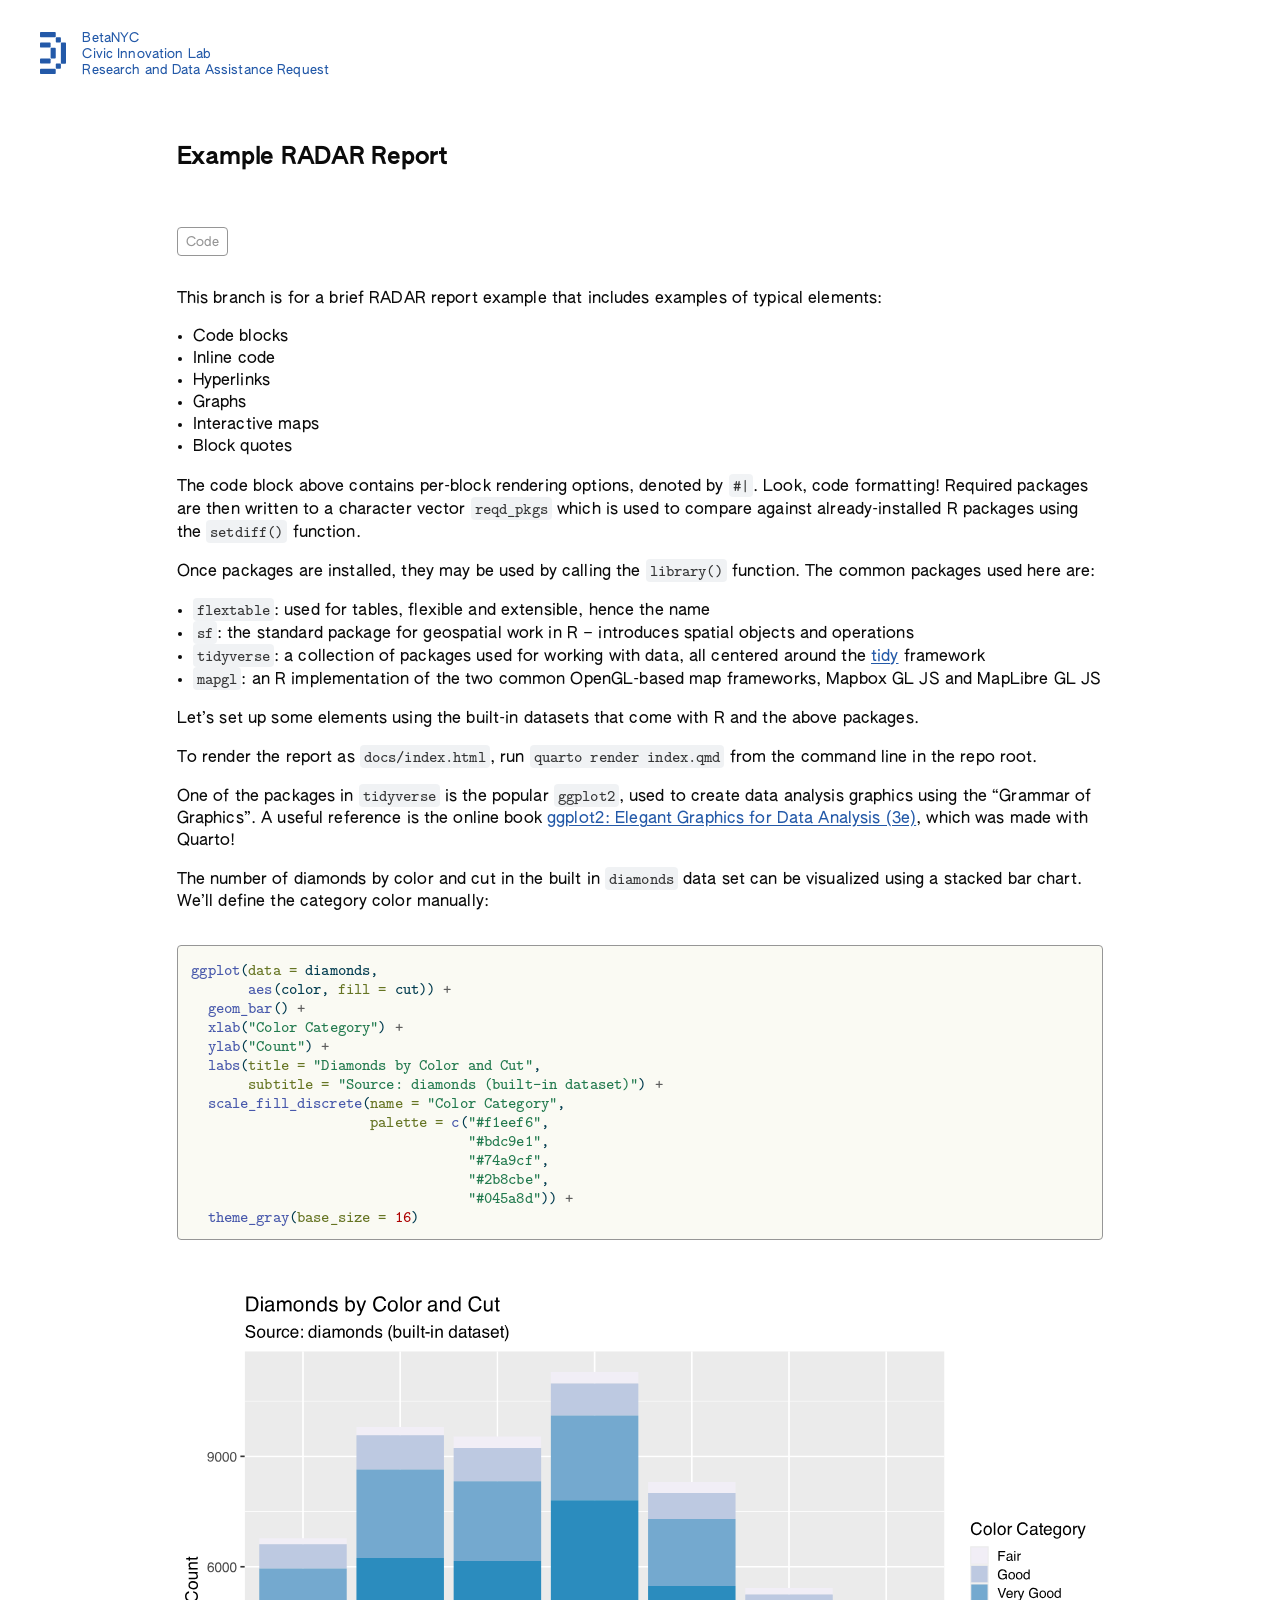
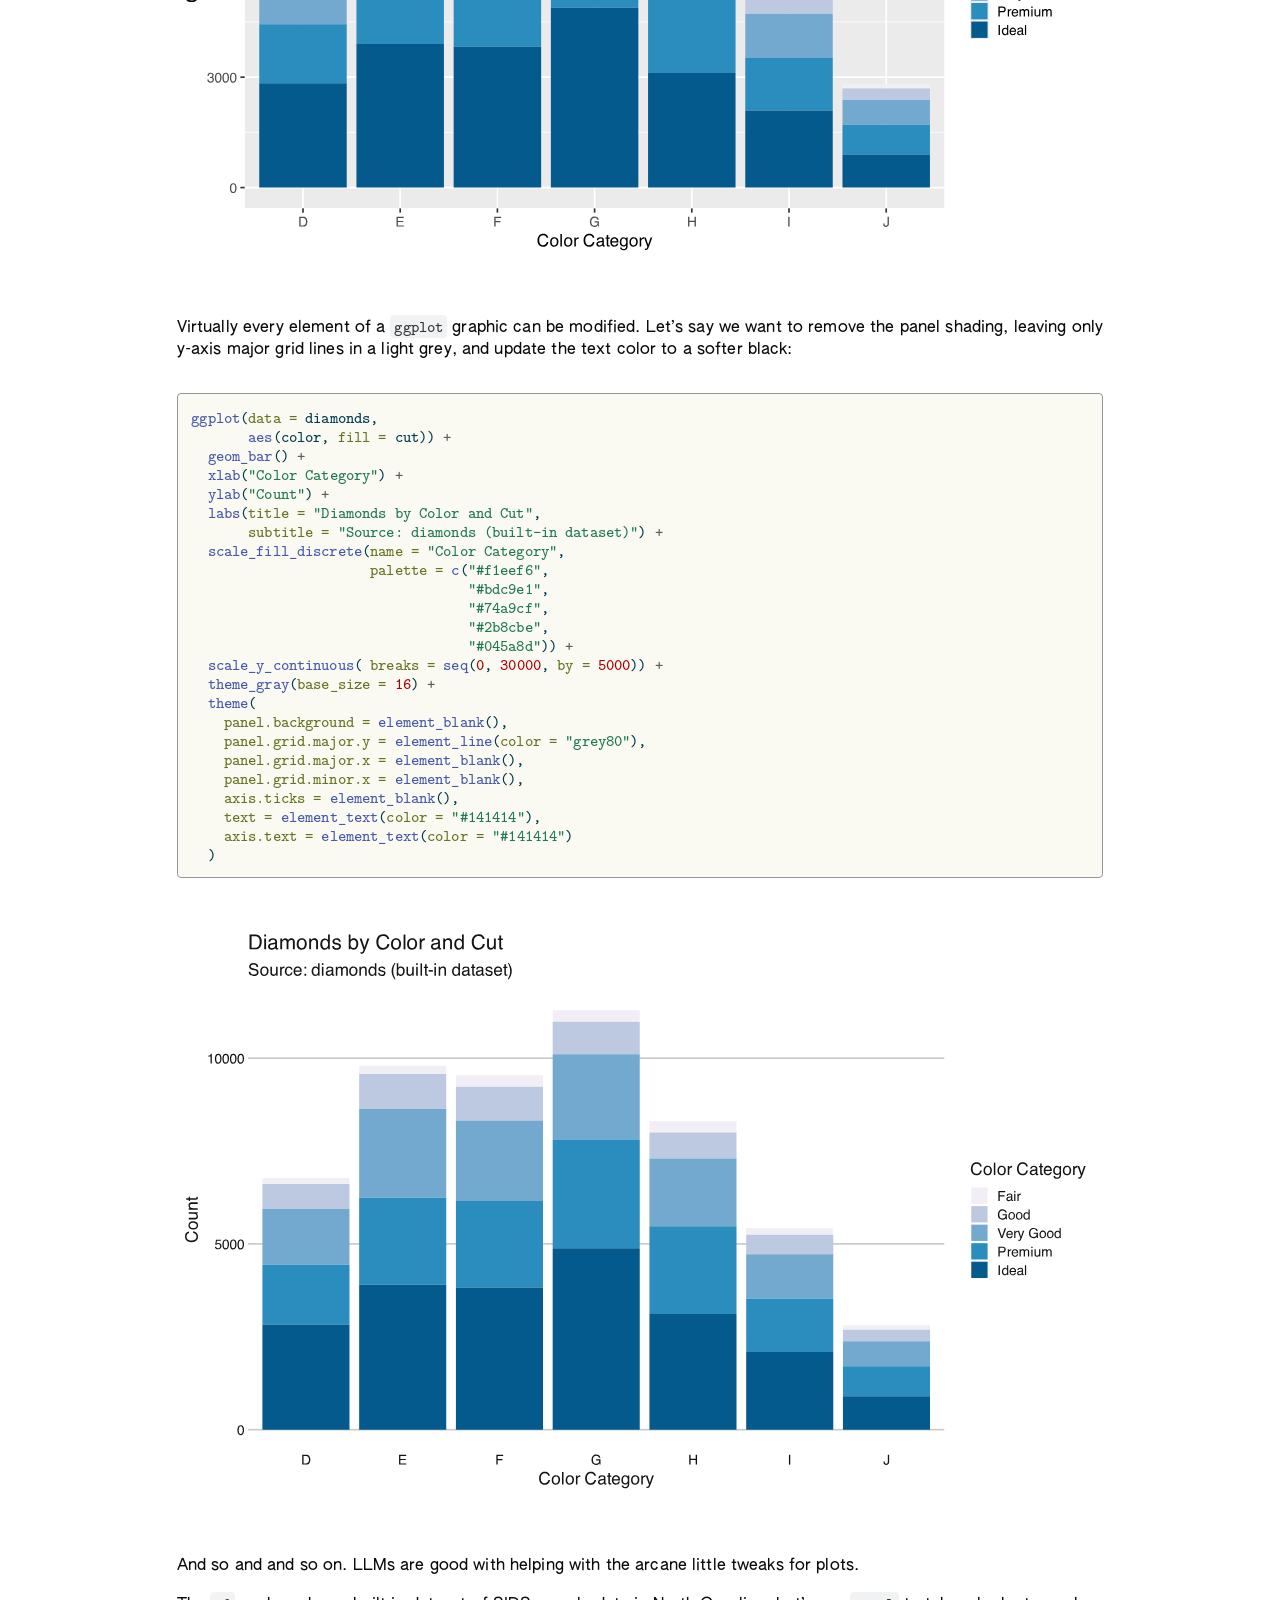
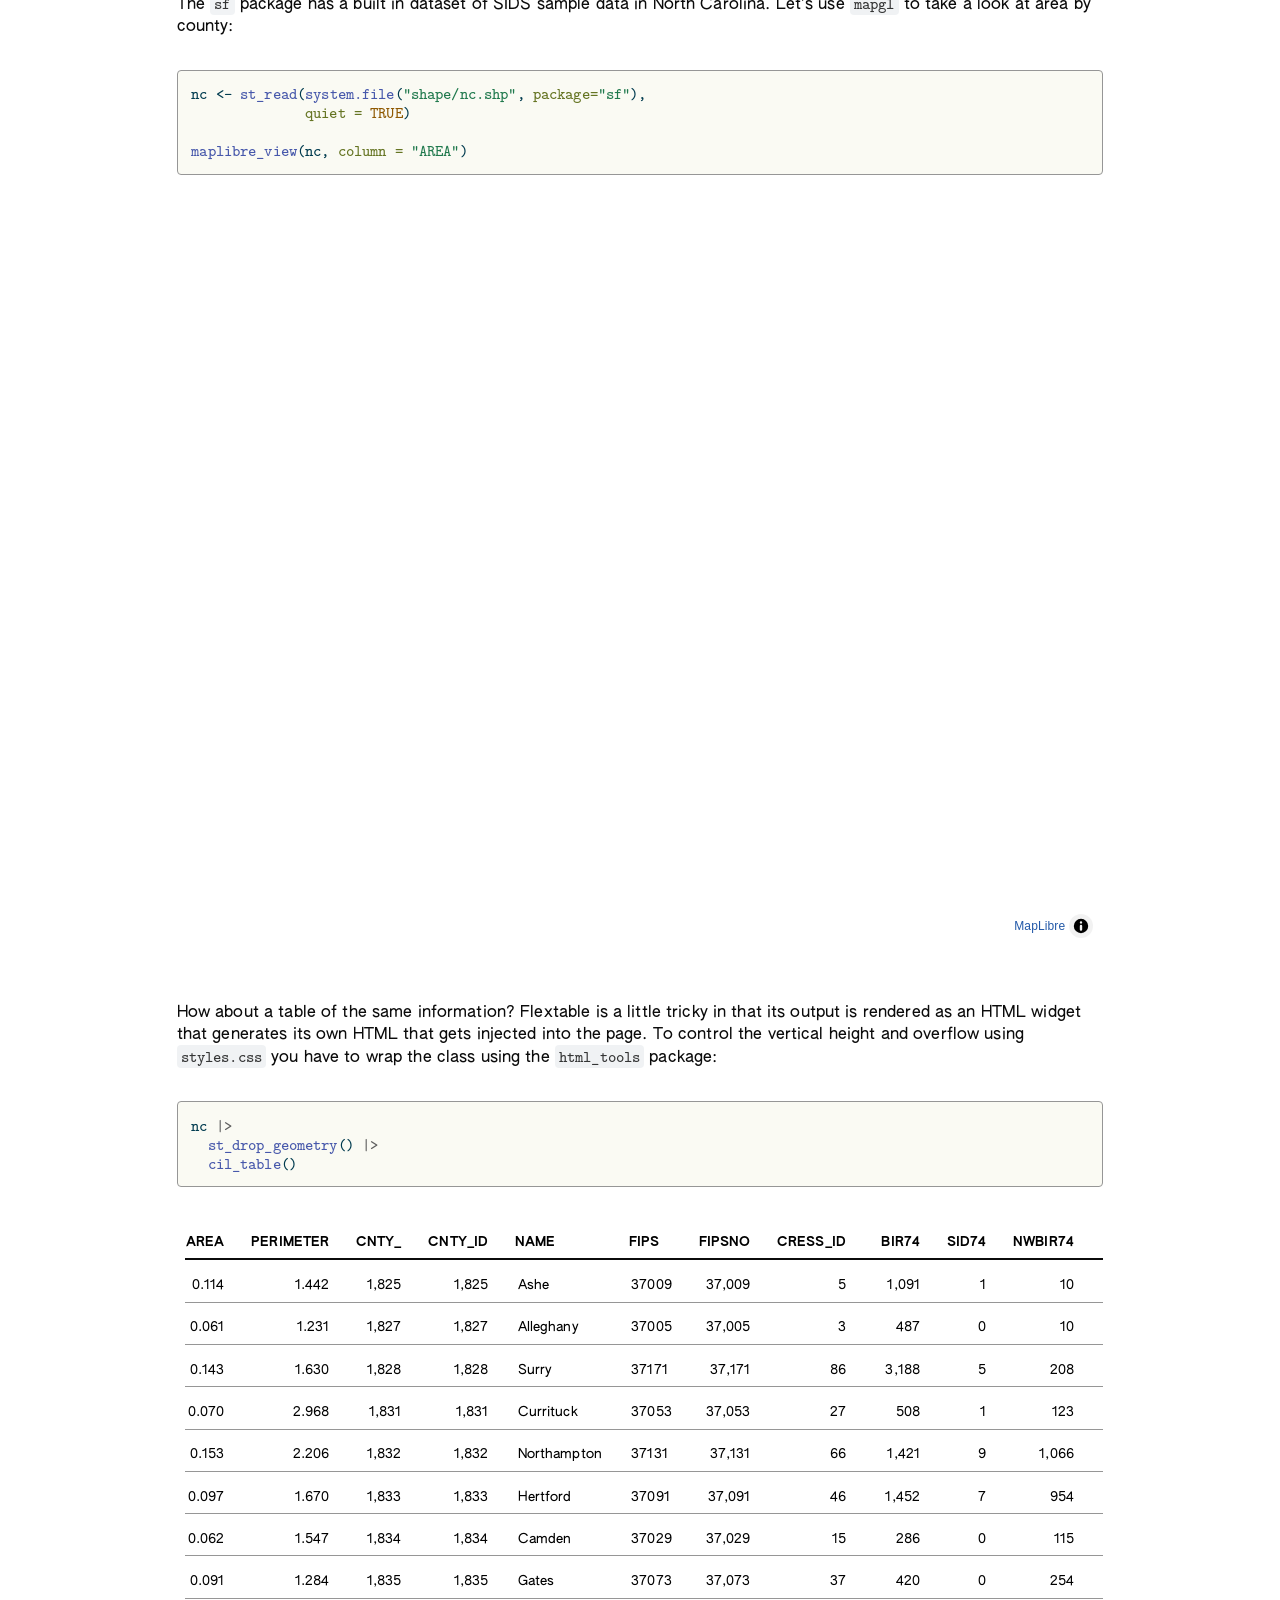
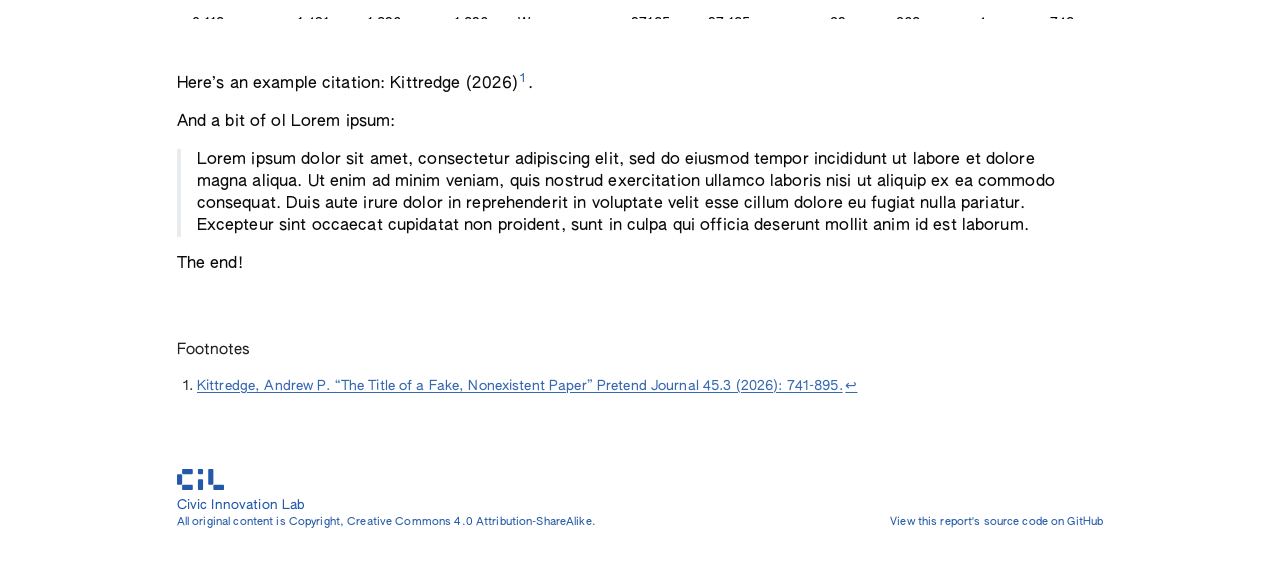
